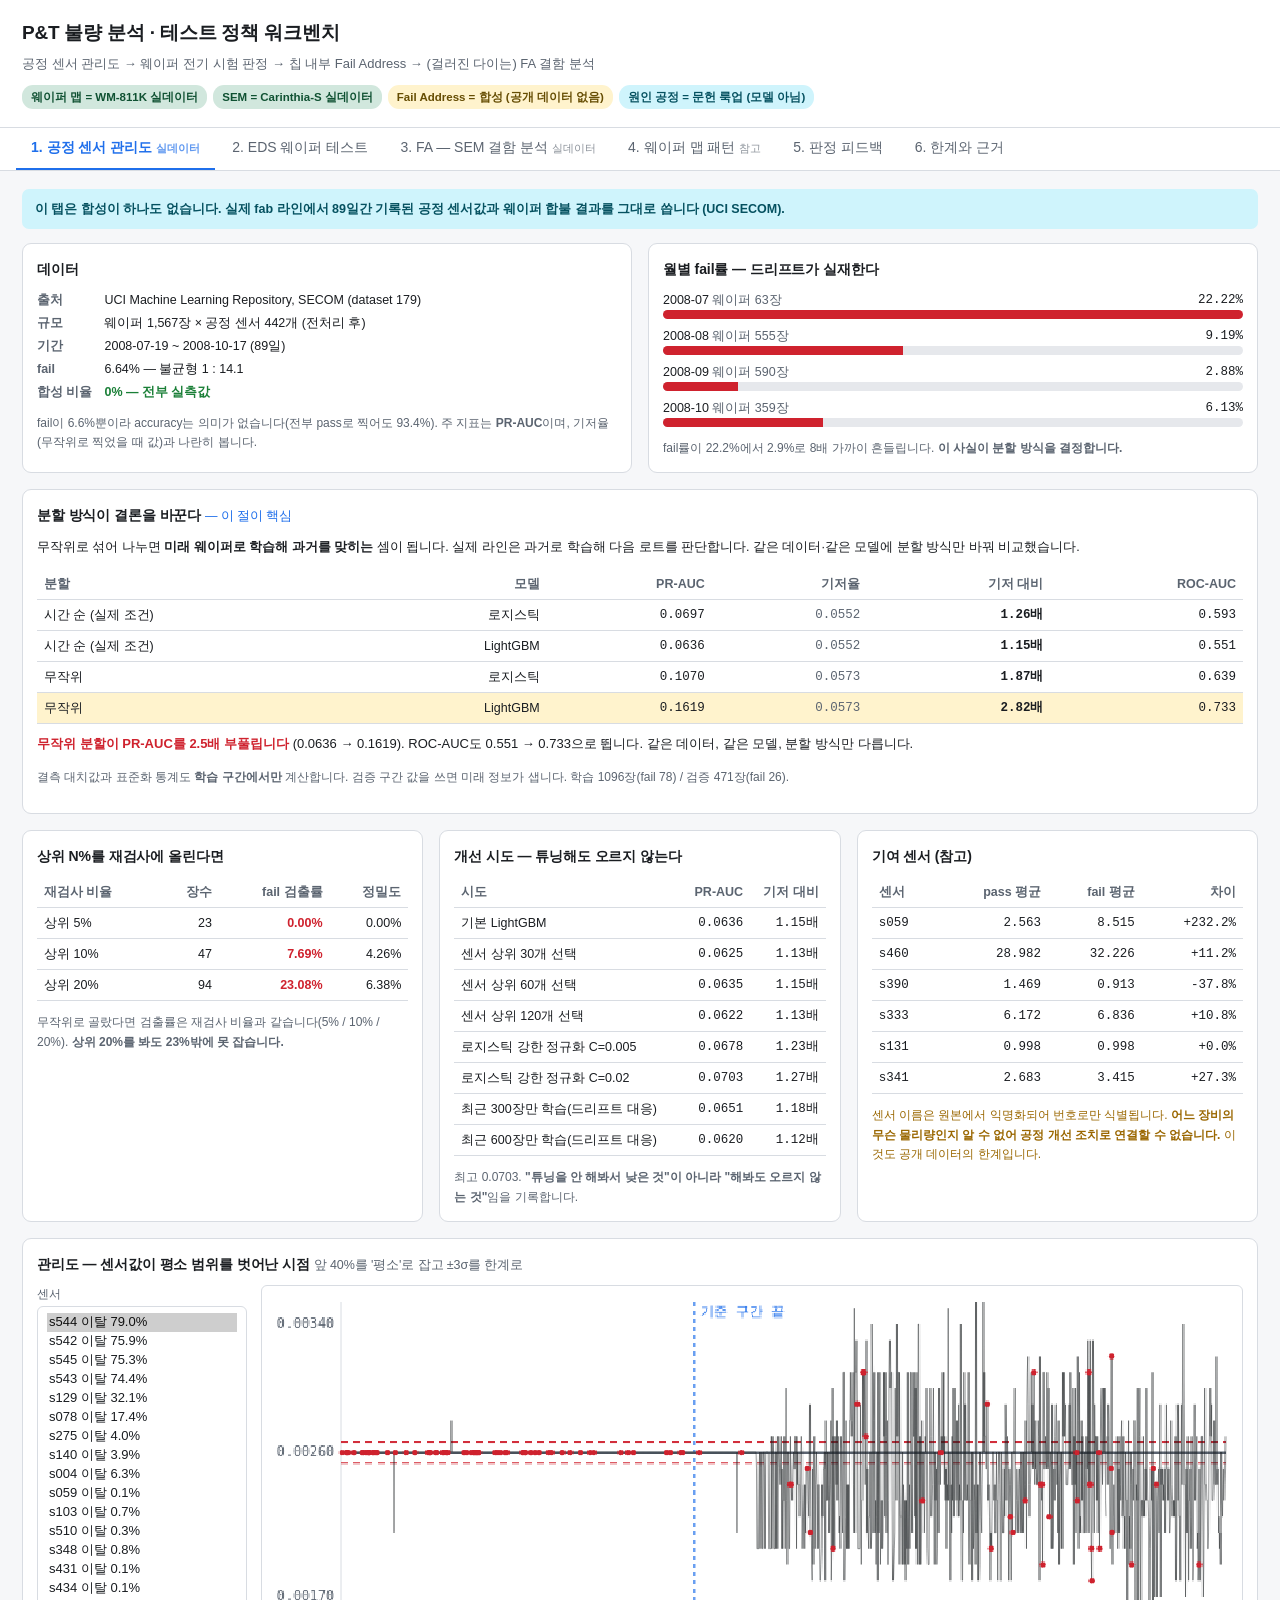
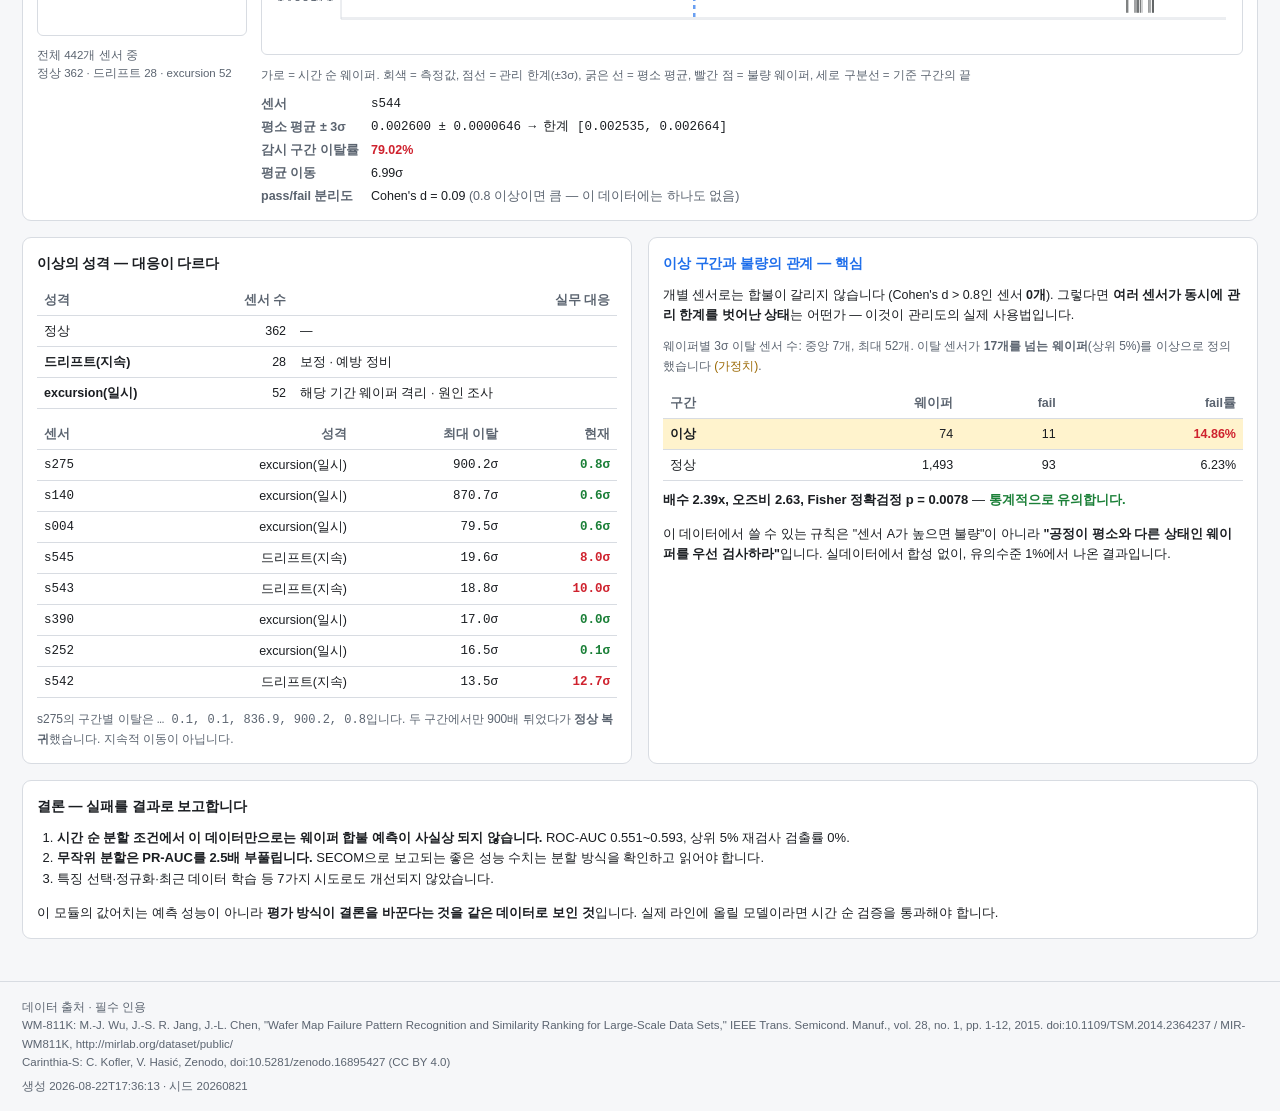
==== index.html @ ada2773c "GitHub Pages 배포: 루트 index.html 추가, 문서 링크를 Pages 주소로 교체" ====
<!DOCTYPE html>
<html lang="ko">
<head>
<meta charset="utf-8">
<meta name="viewport" content="width=device-width, initial-scale=1">
<title>P&T 불량 분석 워크벤치</title>
<style>
:root{
  --bg:#f6f7f9; --panel:#ffffff; --border:#d8dce2; --text:#1a1d21; --muted:#5b6470;
  --accent:#1f6feb; --ok:#1a7f37; --warn:#9a6700; --bad:#cf222e;
  --die-out:#e6e8ec; --die-pass:#3d6fb4; --die-fail:#d63b3b;
  --chip-real:#0f5132; --chip-real-bg:#d1e7dd;
  --chip-syn:#664d03; --chip-syn-bg:#fff3cd;
  --chip-look:#055160; --chip-look-bg:#cff4fc;
}
@media (prefers-color-scheme: dark){
  :root:not([data-theme="light"]){
    --bg:#0d1117; --panel:#161b22; --border:#30363d; --text:#e6edf3; --muted:#9198a1;
    --accent:#4493f8; --ok:#3fb950; --warn:#d29922; --bad:#f85149;
    --die-out:#21262d; --die-pass:#4c8ee0; --die-fail:#f0553f;
    --chip-real:#7ee2a8; --chip-real-bg:#0f2d1d;
    --chip-syn:#f0d585; --chip-syn-bg:#2e2510;
    --chip-look:#8ad9ea; --chip-look-bg:#0b2b33;
  }
}
:root[data-theme="dark"]{
  --bg:#0d1117; --panel:#161b22; --border:#30363d; --text:#e6edf3; --muted:#9198a1;
  --accent:#4493f8; --ok:#3fb950; --warn:#d29922; --bad:#f85149;
  --die-out:#21262d; --die-pass:#4c8ee0; --die-fail:#f0553f;
  --chip-real:#7ee2a8; --chip-real-bg:#0f2d1d;
  --chip-syn:#f0d585; --chip-syn-bg:#2e2510;
  --chip-look:#8ad9ea; --chip-look-bg:#0b2b33;
}
*{box-sizing:border-box}
body{margin:0;background:var(--bg);color:var(--text);
  font:14px/1.6 -apple-system,BlinkMacSystemFont,"Apple SD Gothic Neo","Malgun Gothic",sans-serif}
header{padding:18px 22px;border-bottom:1px solid var(--border);background:var(--panel)}
h1{margin:0 0 6px;font-size:19px;letter-spacing:-.2px}
.sub{color:var(--muted);font-size:13px}
.chips{margin-top:10px;display:flex;gap:6px;flex-wrap:wrap}
.chip{font-size:11.5px;padding:2.5px 9px;border-radius:11px;font-weight:600;white-space:nowrap}
.chip.real{color:var(--chip-real);background:var(--chip-real-bg)}
.chip.syn{color:var(--chip-syn);background:var(--chip-syn-bg)}
.chip.look{color:var(--chip-look);background:var(--chip-look-bg)}
nav{display:flex;gap:2px;padding:0 16px;background:var(--panel);border-bottom:1px solid var(--border);
  overflow-x:auto}
nav button{background:none;border:none;border-bottom:2px solid transparent;color:var(--muted);
  padding:11px 15px;font-size:14px;cursor:pointer;font-family:inherit;white-space:nowrap}
nav button.on{color:var(--accent);border-bottom-color:var(--accent);font-weight:600}
main{padding:18px 22px;max-width:1500px}
.tab{display:none}.tab.on{display:block}
.grid{display:grid;gap:16px}
.panel{background:var(--panel);border:1px solid var(--border);border-radius:9px;padding:14px}
.panel h3{margin:0 0 10px;font-size:14px;letter-spacing:-.1px}
.notice{background:var(--chip-look-bg);color:var(--chip-look);border-radius:7px;padding:9px 12px;
  font-size:12.5px;font-weight:600;margin-bottom:14px;border:1px solid transparent}
.warnbox{background:var(--chip-syn-bg);color:var(--chip-syn);border-radius:7px;padding:9px 12px;
  font-size:12.5px;margin-bottom:14px}
select,input[type=range],button.act{font-family:inherit;font-size:13px}
select{background:var(--panel);color:var(--text);border:1px solid var(--border);
  border-radius:6px;padding:6px 9px;width:100%}
button.act{background:var(--accent);color:#fff;border:none;border-radius:6px;padding:7px 13px;cursor:pointer}
table{border-collapse:collapse;width:100%;font-size:12.5px}
th,td{border-bottom:1px solid var(--border);padding:5px 7px;text-align:right}
th:first-child,td:first-child{text-align:left}
th{color:var(--muted);font-weight:600}
canvas{image-rendering:pixelated;border:1px solid var(--border);border-radius:6px;background:var(--panel);
  max-width:100%}
.kv{display:grid;grid-template-columns:auto 1fr;gap:3px 12px;font-size:12.5px}
.kv b{font-weight:600;color:var(--muted)}
.mono{font-family:ui-monospace,SFMono-Regular,Menlo,monospace}
.cand{border:1px solid var(--border);border-radius:7px;padding:10px 12px;margin-bottom:9px}
.cand .proc{font-weight:700;font-size:13.5px}
.cand .rat{font-size:12.5px;margin:5px 0}
.cand .ref{font-size:11px;color:var(--muted);word-break:break-word;margin-top:3px}
.cand .note{font-size:11.5px;color:var(--warn);margin-top:5px}
.bar{height:9px;background:var(--die-out);border-radius:5px;overflow:hidden}
.bar>i{display:block;height:100%;background:var(--accent)}
.ok{color:var(--ok);font-weight:700}.bad{color:var(--bad);font-weight:700}
.scroll{overflow-x:auto}
.flex{display:flex;gap:14px;flex-wrap:wrap;align-items:flex-start}
label.rng{display:block;font-size:12px;color:var(--muted);margin-bottom:2px}
footer{padding:16px 22px;color:var(--muted);font-size:11.5px;border-top:1px solid var(--border);margin-top:24px}
</style>
</head>
<body>
<header>
  <h1>P&amp;T 불량 분석 · 테스트 정책 워크벤치</h1>
  <div class="sub">공정 센서 관리도 → 웨이퍼 전기 시험 판정 → 칩 내부 Fail Address → (걸러진 다이는) FA 결함 분석</div>
  <div class="chips">
    <span class="chip real">웨이퍼 맵 = WM-811K 실데이터</span>
    <span class="chip real">SEM = Carinthia-S 실데이터</span>
    <span class="chip syn">Fail Address = 합성 (공개 데이터 없음)</span>
    <span class="chip look">원인 공정 = 문헌 룩업 (모델 아님)</span>
  </div>
</header>
<nav>
  <button class="on" data-tab="tS">1. 공정 센서 관리도 <span style="font-size:10.5px;opacity:.7">실데이터</span></button>
  <button data-tab="tE">2. EDS 웨이퍼 테스트</button>
  <button data-tab="t2">3. FA — SEM 결함 분석 <span style="font-size:10.5px;opacity:.7">실데이터</span></button>
  <button data-tab="t1">4. 웨이퍼 맵 패턴 <span style="font-size:10.5px;opacity:.7">참고</span></button>
  <button data-tab="t4">5. 판정 피드백</button>
  <button data-tab="t5">6. 한계와 근거</button>
</nav>
<main>

<!-- ================= 탭 1 ================= -->
<section id="t1" class="tab">
  <div class="warnbox">웨이퍼 맵의 다이 합불과 공간 분포는 <b>WM-811K 실데이터</b>입니다.
    패턴 라벨 분류는 CNN 예측이며, 히트맵은 Grad-CAM으로 계산한 <b>판단 근거 영역</b>입니다.
    균형 샘플링 표본이므로 여기 표시되는 불량률은 실제 라인 수율이 아닙니다.</div>
  <div class="grid" style="grid-template-columns:260px minmax(320px,1fr) minmax(280px,380px)">
    <div class="panel">
      <h3>웨이퍼 선택</h3>
      <select id="wsel" size="20" style="height:420px"></select>
      <div style="margin-top:8px;font-size:12px;color:var(--muted)" id="wcount"></div>
    </div>
    <div class="panel">
      <h3>웨이퍼 맵 <span id="wid" class="mono" style="color:var(--muted);font-weight:400"></span></h3>
      <div class="flex">
        <div>
          <canvas id="wmap" width="320" height="320"></canvas>
          <div style="font-size:11.5px;color:var(--muted);margin-top:5px">
            <span style="color:var(--die-pass)">■</span> 정상
            <span style="color:var(--die-fail)">■</span> 불량
            <span style="color:var(--die-out)">■</span> 웨이퍼 밖
          </div>
        </div>
        <div>
          <canvas id="wcam" width="320" height="320"></canvas>
          <div style="font-size:11.5px;color:var(--muted);margin-top:5px">판단 근거 영역 (붉을수록 크게 기여)</div>
        </div>
      </div>
    </div>
    <div class="panel">
      <h3>분류 결과와 특징</h3>
      <div id="winfo"></div>
      <details style="margin-top:14px">
        <summary style="cursor:pointer;font-size:12.5px;font-weight:600">근거 영역(Grad-CAM)이 무엇인가</summary>
        <p style="font-size:12px;color:var(--muted);margin:7px 0 0">
          모델이 "이 웨이퍼는 가장자리 링 패턴이다"라고 답했을 때, <b>어느 자리를 보고 그렇게
          판단했는지</b>를 열지도로 표시한 것입니다. 모델이 낸 점수를 마지막 합성곱 층의
          특징맵으로 미분해, 그 판단에 크게 기여한 위치일수록 붉게 칠합니다.
          라벨만 내놓지 않고 근거를 함께 보여주기 위해 넣었습니다.
          붉은 영역이 실제 불량 분포와 어긋나면, 그 예측은 의심해야 한다는 신호입니다.</p>
      </details>
  </div>
</section>

<!-- ================= 탭 EDS ================= -->
<section id="tE" class="tab">
  <div class="warnbox"><b>웨이퍼 테스트는 전기 시험입니다.</b> 프로브 카드를 다이에 대고
    전압을 인가해 출력이 규격에 맞는지 봅니다. 고온 조건도 여기서 겁니다.
    <b>이 단계에서 결함 이미지는 보지 않습니다</b>(그건 FA 단계입니다).<br>
    어느 좌표의 다이가 불량인지는 <b>WM-811K 실데이터</b>이고,
    그 다이가 <b>어느 시험에서 어떤 값으로 걸렸는지와 fail bit 주소는 합성</b>입니다.</div>
  <div class="grid" style="grid-template-columns:230px minmax(330px,1fr) minmax(330px,470px)">
    <div class="panel">
      <h3>웨이퍼 선택</h3>
      <select id="esel" size="18" style="height:390px"></select>
      <div style="margin-top:8px;font-size:12px;color:var(--muted)" id="ecount"></div>
    </div>
    <div class="panel">
      <h3>다이 등급 <span id="etitle" style="font-weight:400;color:var(--muted);font-size:12.5px"></span></h3>
      <canvas id="emap" width="360" height="360" style="cursor:crosshair"></canvas>
      <div style="font-size:12px;margin-top:6px">
        <span style="color:#4ca85c">■</span> Good — 전 시험 통과
        <span style="color:#f0bf33;margin-left:8px">■</span> Repairable — 여분 행·열로 복구
        <span style="color:#d93630;margin-left:8px">■</span> Fail — 복구 불가</div>
      <div style="font-size:11.5px;color:var(--muted);margin-top:4px">
        다이를 클릭하면 그 다이의 측정값과 판정 근거를 오른쪽에 표시합니다.</div>
      <div id="ebar" style="margin-top:12px"></div>
    </div>
    <div class="panel">
      <h3>측정값과 판정 근거</h3>
      <div id="einfo"><p style="font-size:12.5px;color:var(--muted)">
        왼쪽 웨이퍼 맵에서 다이를 클릭하십시오.</p></div>
    </div>
  </div>

  <div class="panel" id="echip" style="margin-top:16px;display:none">
    <h3>선택한 다이의 <span style="color:var(--accent)">칩 내부</span> Fail Address
      <span id="echiptitle" style="font-weight:400;color:var(--muted);font-size:12.5px"></span></h3>
    <p style="font-size:12px;color:var(--muted);margin-top:0">
      웨이퍼 맵의 점 하나가 칩 한 개입니다. 여기는 <b>그 칩 안쪽</b>을 연 것입니다.
      가로 = X(행 주소), 세로 = Y(열 주소). 한 세로줄에 몰리면 칼럼성, 한 가로줄이면 로우성,
      한 구역에 뭉치면 블락성입니다.</p>
    <div class="flex">
      <div>
        <canvas id="echipmap" width="300" height="300"></canvas>
        <div style="font-size:11.5px;color:var(--muted);margin-top:4px">주소 공간 전체를 정규화해 표시</div>
      </div>
      <div style="min-width:230px">
        <h3 style="margin-top:0">Fail Address 목록</h3>
        <div class="scroll" style="max-height:250px;overflow-y:auto">
          <table class="mono"><thead><tr><th>X</th><th>Y</th></tr></thead><tbody id="echiptbl"></tbody></table>
        </div>
      </div>
      <div style="flex:1;min-width:250px" id="echipnote"></div>
    </div>
  </div>

  <div class="grid" style="grid-template-columns:repeat(auto-fit,minmax(340px,1fr));margin-top:16px">
    <div class="panel"><h3>시험 항목</h3><div id="etests"></div></div>
    <div class="panel"><h3>Good / Repairable / Fail을 가르는 논리</h3>
      <p style="font-size:12.5px;margin-top:0">메모리 칩에는 <b>여분 행·열</b>이 미리 들어 있습니다.
        불량 셀이 나오면 그 행(또는 열)을 통째로 여분으로 갈아끼웁니다(퓨즈를 끊어 주소 재배정).</p>
      <div id="egrades"></div>
      <h3 style="margin-top:14px">리페어 분석 (must-repair 우선)</h3>
      <ol id="esteps" style="font-size:12.5px;padding-left:20px;margin:0"></ol>
      <div id="erefs" style="margin-top:10px"></div>
    </div>
    <div class="panel"><h3>불량 모드별 리페어 성공률</h3>
      <p style="font-size:12px;color:var(--muted);margin-top:0">
        같은 fail 개수라도 <b>모양</b>에 따라 리페어 성공 여부가 완전히 달라집니다.
        이것이 Fail Address 분석이 필요한 이유입니다.</p>
      <div id="emodes"></div></div>
  </div>

  <div class="panel" style="margin-top:16px">
    <h3>민감도 — 가정이 결론을 얼마나 흔드나</h3>
    <p style="font-size:12.5px;margin-top:0"><b>Good 비율은 모든 조건에서 고정입니다.</b>
      Good/불량 경계는 실데이터가 정하므로 가정과 무관합니다.
      흔들리는 것은 합성이 정하는 Repairable ↔ Fail 배분뿐입니다.</p>
    <div id="esens" class="grid" style="grid-template-columns:repeat(auto-fit,minmax(260px,1fr))"></div>
  </div>
</section>

<!-- ================= 탭 2 ================= -->
<section id="t2" class="tab">
  <div class="notice">제시된 항목은 <b>후보</b>이며 확정 판단이 아닙니다. 최종 판단은 엔지니어가 수행합니다.</div>
  <div class="warnbox"><b>이 탭은 FA(불량 분석) 단계입니다.</b> 웨이퍼 테스트에서 Fail로 걸러진 다이를
    나중에 뜯어 결함을 눈으로 확인하는 작업이며, 웨이퍼 테스트와 같은 단계가 아닙니다.
    또한 여기 이미지는 Module 1·2의 웨이퍼와 <b>다른 라인·제품·시점</b>의 것입니다.
    같은 웨이퍼를 추적하는 것이 아닙니다.<br><br>
    SEM 이미지와 마스크는 <b>Carinthia-S 실데이터</b>입니다.
    데이터셋이 <b>결함 클래스 이름을 공개하지 않아</b> 라벨은 숫자 1~6뿐입니다.
    숫자에 임의로 결함 용어를 붙이지 않고, <b>마스크에서 측정한 형태</b>를 근거로 원인 공정 후보를 조회합니다.
    Carinthia-S가 어느 공정 층인지도 공개되지 않았으므로, 후보는 "이 형태의 결함이 일반적으로 어느 공정에서
    비롯되는가"이지 "이 이미지의 원인이 무엇인가"가 아닙니다.</div>
  <div class="grid" style="grid-template-columns:250px minmax(420px,1fr) minmax(330px,480px)">
    <div class="panel">
      <h3>이미지 선택</h3>
      <select id="ssel" size="17" style="height:360px"></select>
      <div style="margin-top:8px;font-size:12px;color:var(--muted)" id="scount"></div>
    </div>
    <div class="panel">
      <h3>결함 위치 <span id="stitle" style="font-weight:400;color:var(--muted);font-size:12.5px"></span></h3>
      <div style="display:flex;gap:14px;align-items:center;flex-wrap:wrap;margin-bottom:9px">
        <div>
          <label class="rng" style="margin-bottom:3px">표시</label>
          <select id="sovl" style="width:190px">
            <option value="pred" selected>모델이 지목한 위치 (빨강)</option>
            <option value="gt">전문가 정답 (초록)</option>
            <option value="both">둘 다 겹쳐 보기</option>
            <option value="none">원본만</option>
          </select>
        </div>
        <label style="font-size:12.5px;cursor:pointer;margin-top:16px">
          <input type="checkbox" id="sstretch" checked> 대비 강조(표시용)</label>
        <label style="font-size:12.5px;cursor:pointer;margin-top:16px">
          <input type="checkbox" id="soutline"> 윤곽선만</label>
      </div>
      <canvas id="sbig" width="420" height="420" style="width:100%;max-width:420px"></canvas>
      <p style="font-size:11.5px;color:var(--muted);margin:6px 0 0">
        원본 SEM은 밝기 표준편차 중앙값이 10.8(0~255)로 매우 낮아 그대로는 결함이 잘 보이지 않습니다.
        대비 강조는 2~98 백분위로 선형 스트레칭한 <b>표시용 처리</b>이며, 모델 입력과 형태 측정값은
        원본 그대로를 씁니다.</p>
      <div id="sinfo" style="margin-top:12px"></div>
    </div>
    <div class="panel">
      <h3>원인 공정 후보 <span style="font-weight:400;color:var(--muted);font-size:12px">(문헌 룩업 · 학습 대상 아님)</span></h3>
      <div id="scand"></div>
    </div>
  </div>
</section>

<!-- ================= 탭 SECOM ================= -->
<section id="tS" class="tab on">
  <div class="notice">이 탭은 <b>합성이 하나도 없습니다.</b> 실제 fab 라인에서 89일간 기록된
    공정 센서값과 웨이퍼 합불 결과를 그대로 씁니다 (UCI SECOM).</div>
  <div class="grid" style="grid-template-columns:repeat(auto-fit,minmax(330px,1fr))">
    <div class="panel"><h3>데이터</h3><div id="sc_meta"></div></div>
    <div class="panel"><h3>월별 fail률 — 드리프트가 실재한다</h3>
      <div id="sc_month"></div>
      <p style="font-size:12px;color:var(--muted);margin-bottom:0">
        fail률이 22.2%에서 2.9%로 8배 가까이 흔들립니다. <b>이 사실이 분할 방식을 결정합니다.</b></p></div>
  </div>

  <div class="panel" style="margin-top:16px">
    <h3>분할 방식이 결론을 바꾼다 <span style="font-weight:400;color:var(--accent);font-size:12.5px">— 이 절이 핵심</span></h3>
    <p style="font-size:12.5px;margin-top:0">무작위로 섞어 나누면 <b>미래 웨이퍼로 학습해 과거를
      맞히는</b> 셈이 됩니다. 실제 라인은 과거로 학습해 다음 로트를 판단합니다.
      같은 데이터·같은 모델에 분할 방식만 바꿔 비교했습니다.</p>
    <div class="scroll"><div id="sc_split"></div></div>
  </div>

  <div class="grid" style="grid-template-columns:repeat(auto-fit,minmax(320px,1fr));margin-top:16px">
    <div class="panel"><h3>상위 N%를 재검사에 올린다면</h3><div id="sc_topk"></div></div>
    <div class="panel"><h3>개선 시도 — 튜닝해도 오르지 않는다</h3><div id="sc_trials"></div></div>
    <div class="panel"><h3>기여 센서 (참고)</h3><div id="sc_sensors"></div></div>
  </div>

  <div class="panel" style="margin-top:16px">
    <h3>관리도 — 센서값이 평소 범위를 벗어난 시점
      <span style="font-weight:400;color:var(--muted);font-size:12.5px">앞 40%를 '평소'로 잡고 ±3σ를 한계로</span></h3>
    <div class="flex" style="align-items:flex-start">
      <div style="min-width:210px">
        <label class="rng">센서</label>
        <select id="dr_sel" size="15" style="height:330px"></select>
        <div style="font-size:11.5px;color:var(--muted);margin-top:6px" id="dr_kinds"></div>
      </div>
      <div style="flex:1;min-width:340px">
        <canvas id="dr_chart" width="720" height="270" style="width:100%"></canvas>
        <div style="font-size:11.5px;color:var(--muted);margin-top:5px">
          가로 = 시간 순 웨이퍼. 회색 = 측정값, 점선 = 관리 한계(±3σ), 굵은 선 = 평소 평균,
          빨간 점 = 불량 웨이퍼, 세로 구분선 = 기준 구간의 끝</div>
        <div id="dr_info" style="margin-top:10px"></div>
      </div>
    </div>
  </div>

  <div class="grid" style="grid-template-columns:repeat(auto-fit,minmax(330px,1fr));margin-top:16px">
    <div class="panel"><h3>이상의 성격 — 대응이 다르다</h3><div id="dr_kind"></div></div>
    <div class="panel"><h3 style="color:var(--accent)">이상 구간과 불량의 관계 — 핵심</h3>
      <div id="dr_exc"></div></div>
  </div>

  <div class="panel" style="margin-top:16px">
    <h3>결론 — 실패를 결과로 보고합니다</h3>
    <div id="sc_concl"></div>
  </div>
</section>

<!-- ================= 탭 4 ================= -->
<section id="t4" class="tab">
  <div class="notice">AI는 후보와 근거만 제시합니다. <b>원인 공정을 판정하지 않습니다.</b>
    판정은 엔지니어가 하고, 그 판정이 쌓이면 학습 데이터가 됩니다.</div>
  <div class="grid" style="grid-template-columns:minmax(340px,1fr) minmax(320px,480px)">
    <div class="panel">
      <h3>피드백 루프</h3>
      <pre class="mono" style="font-size:12px;line-height:1.75;overflow-x:auto">SEM 이미지
  └→ 마스크에서 형태 측정            (관측 사실)
      └→ cause_map.yaml 룩업
          └→ 후보 + 근거 + 논문 출처 제시   ← AI가 하는 일은 여기까지
              └→ 엔지니어가 판정              ← 사람이 결정
                  └→ verdicts.jsonl 누적 (append-only)
                      └→ 준비도 판단
                          └→ 충분하면 학습 데이터로 내보내기</pre>
      <h3 style="margin-top:16px">설계 원칙</h3>
      <ol style="font-size:12.5px;padding-left:20px;margin:0">
        <li><b>AI는 판정하지 않는다.</b> 후보·근거·출처를 나열할 뿐 선택하지 않는다.</li>
        <li><b>append-only.</b> 기존 기록을 수정하지 않는다. 판단이 바뀐 이력도 데이터다.</li>
        <li><b>표본이 부족하면 학습을 거부한다.</b> 적은 표본으로 그럴듯한 모델을 만드는 것이
            이 프로젝트에서 가장 위험한 실패다.</li>
        <li>후보 목록 밖 판정을 막지 않는다. 그것이 쌓이면 룩업 표를 개정할 근거가 된다.</li>
      </ol>
    </div>
    <div class="panel">
      <h3>학습 준비 기준 <span style="font-weight:400;color:var(--warn);font-size:11.5px">가정치</span></h3>
      <table>
        <tr><th>조건</th><th>기준</th></tr>
        <tr><td>엔지니어 판정 총 건수</td><td>≥ 100</td></tr>
        <tr><td>30건 이상 모인 공정 종류</td><td>≥ 2</td></tr>
        <tr><td>공정당 최소 건수</td><td>≥ 30</td></tr>
      </table>
      <p style="font-size:12px;color:var(--muted)">공개된 기준이 없습니다. 클래스당 수십 건 미만이면
        검증셋 분리조차 성립하지 않습니다(Module B의 class 5가 4장이라 F1이 무의미했던 것과 같은 문제).
        <b>이 값을 넘겨도 성능이 보장되지는 않습니다.</b> 하한일 뿐입니다.</p>
      <h3 style="margin-top:14px">판정 입력 (CLI)</h3>
      <pre class="mono" style="font-size:11.5px;overflow-x:auto;background:var(--bg);padding:9px;border-radius:6px">
# 후보 확인 (판정하지 않음)
python src/model/feedback.py show --image &lt;filename&gt;

# 엔지니어 판정 기록
python src/model/feedback.py add --image &lt;filename&gt; \
    --process CMP --engineer &lt;이름&gt; \
    --confidence high --rationale "연마 방향과 일치"

# 누적 현황·학습 준비도
python src/model/feedback.py stats</pre>
      <p style="font-size:12px;color:var(--muted)">대시보드는 브라우저 저장소를 쓰지 않으므로
        판정 입력은 CLI로 받습니다. 이 화면은 조회 전용입니다.</p>
    </div>
  </div>
</section>

<!-- ================= 탭 5 ================= -->
<section id="t5" class="tab">
  <div class="panel">
    <h3>이 프로젝트가 주장하는 것과 주장하지 않는 것</h3>
    <ul style="font-size:13px">
      <li>웨이퍼 맵의 다이 합불과 공간 분포는 <b>WM-811K 실데이터</b>입니다.</li>
      <li>SEM 결함 이미지와 세그멘테이션 마스크는 <b>Carinthia-S 실데이터</b>입니다.</li>
      <li>Fail Address는 <b>공개 데이터가 없어 합성</b>했습니다. 절대값이 실제 제품과 같다고 주장하지 않습니다.</li>
      <li>원인 공정 추정은 <b>모델이 아니라 문헌 기반 룩업</b>이며 확정 판단은 사람이 수행합니다.</li>
      <li>따라서 주장하는 것은 <b>모델 성능이 아니라 분석 흐름의 설계와 의사결정 근거의 가시화</b>입니다.</li>
    </ul>
  </div>
  <div class="grid" style="grid-template-columns:repeat(auto-fit,minmax(330px,1fr));margin-top:16px">
    <div class="panel"><h3>데이터 계층 — 혼동 금지</h3>
      <table><tr><th>계층</th><th>단위</th><th>데이터</th></tr>
      <tr><td>웨이퍼 맵</td><td>다이 1개 = 점 1개</td><td>실데이터</td></tr>
      <tr><td>Fail Address</td><td>다이 <b>내부</b> 셀 주소</td><td>합성</td></tr>
      <tr><td>SEM</td><td>결함 1개 확대</td><td>실데이터</td></tr></table>
      <p style="font-size:12px;color:var(--muted)">두 데이터셋은 서로 다른 라인·제품·시점의 것입니다.
      Module A와 B를 <b>같은 웨이퍼의 데이터인 것처럼 연결하지 않습니다.</b>
      대시보드가 잇는 것은 업무 흐름의 재현이지 동일 웨이퍼 추적이 아닙니다.</p></div>
    <div class="panel"><h3>주요 한계</h3><div id="limits"></div></div>
    <div class="panel">
      <h3>모델 성능</h3>
      <p style="font-size:12px;color:var(--muted);margin-top:0">
        이 프로젝트가 주장하는 것은 모델 성능이 아닙니다. 분석 흐름의 설계와 판단 근거의
        가시화입니다. 아래 수치는 흐름이 성립하는지 확인하는 하한선으로만 봅니다.</p>
      <details><summary style="cursor:pointer;font-size:12.5px;font-weight:600">수치 펼치기</summary>
        <div id="perf" style="margin-top:10px"></div></details>
    </div>
  </div>
</section>

</main>
<footer>
  <div>데이터 출처 · 필수 인용</div>
  <div>WM-811K: M.-J. Wu, J.-S. R. Jang, J.-L. Chen, "Wafer Map Failure Pattern Recognition and Similarity Ranking for Large-Scale Data Sets," IEEE Trans. Semicond. Manuf., vol. 28, no. 1, pp. 1-12, 2015. doi:10.1109/TSM.2014.2364237 / MIR-WM811K, http://mirlab.org/dataset/public/</div>
  <div>Carinthia-S: C. Kofler, V. Hasić, Zenodo, doi:10.5281/zenodo.16895427 (CC BY 4.0)</div>
  <div id="gen" style="margin-top:6px"></div>
</footer>
<script id="payload" type="application/json">{"meta":{"generated":"2026-08-22T17:36:13","seed":20260821,"data_origin":{"wafer_map":"WM-811K 실데이터","sem":"Carinthia-S 실데이터","eds_measurement":"합성 (측정값·fail address). 불량 위치는 실데이터","secom":"UCI SECOM 실데이터 (합성 없음)","fail_address":"합성 (공개 데이터 없음)","cause_process":"문헌 기반 룩업 (모델 아님)"}},"wafers":[{"wafer_id":"w730914","lot_id":"lot44271","wafer_index":15,"true_label":"none","pred_label":"none","correct":true,"prob":{"none":0.7134,"Center":0.0036,"Donut":0.0,"Edge-Loc":0.2536,"Edge-Ring":0.0122,"Loc":0.0158,"Random":0.0,"Scratch":0.0013,"Near-full":0.0},"h":33,"w":29,"grid":[0,0,0,0,0,0,0,0,0,0,0,0,2,1,2,2,2,0,0,0,0,0,0,0,0,0,0,0,0,0,0,0,0,0,0,0,0,0,1,1,1,1,1,1,2,1,1,1,2,0,0,0,0,0,0,0,0,0,0,0,0,0,0,0,0,1,2,1,1,1,1,1,2,1,1,1,1,1,2,0,0,0,0,0,0,0,0,0,0,0,0,0,0,1,1,1,1,1,1,1,1,1,2,1,1,1,1,1,1,1,0,0,0,0,0,0,0,0,0,0,0,1,1,1,1,1,1,1,1,2,1,2,1,2,1,1,2,1,2,1,0,0,0,0,0,0,0,0,0,1,1,1,1,1,1,1,1,1,1,1,1,1,2,1,1,1,1,1,1,1,0,0,0,0,0,0,0,2,1,1,1,1,1,1,1,1,1,1,1,1,1,1,1,1,1,1,1,1,1,0,0,0,0,0,0,2,1,1,1,2,1,2,1,1,1,1,1,1,1,1,2,1,2,1,1,1,1,1,1,0,0,0,0,0,2,1,1,1,1,2,2,1,1,1,1,1,1,1,1,1,1,1,1,1,1,1,1,1,2,0,0,0,2,1,1,1,2,2,1,1,1,1,1,1,1,1,1,1,1,1,1,2,1,1,2,1,1,1,0,0,0,2,1,2,1,1,1,1,2,1,1,1,1,1,1,1,1,1,1,1,1,1,1,1,1,1,1,2,0,0,1,1,2,1,2,1,1,2,1,1,1,1,1,1,1,1,1,1,1,1,1,1,2,1,2,2,2,0,1,1,1,1,1,1,1,1,1,1,1,1,1,1,1,2,1,1,1,1,1,1,1,2,1,1,1,1,0,1,1,1,1,1,1,2,1,2,1,1,1,1,1,1,1,1,1,1,1,2,1,1,1,1,1,1,1,0,1,1,1,1,1,1,1,1,1,1,1,1,1,1,1,1,1,1,1,1,1,1,2,1,1,1,1,1,2,1,2,1,1,1,1,1,1,1,1,1,1,1,1,1,1,1,1,1,1,1,1,1,1,1,1,1,1,2,2,1,1,1,1,1,1,1,1,1,1,1,2,1,2,1,1,1,1,1,1,1,1,1,1,1,1,1,1,1,1,1,1,1,1,1,1,1,1,1,1,1,2,1,1,1,1,1,1,1,1,1,1,1,2,1,1,2,2,1,2,1,1,1,1,1,1,1,1,1,1,1,1,1,1,1,1,1,1,1,1,1,1,1,1,1,2,1,1,1,2,1,1,1,1,1,1,1,1,2,1,1,1,1,1,1,1,1,1,1,1,1,1,1,2,0,2,1,1,1,1,1,1,1,1,1,1,1,1,1,1,1,1,1,1,1,1,1,1,1,1,1,2,1,0,2,1,1,1,2,1,1,1,1,1,1,1,1,1,1,2,1,1,1,1,1,1,1,1,1,1,1,1,0,0,1,1,1,1,1,1,1,2,1,1,1,1,1,1,1,1,1,1,1,1,1,1,1,1,1,1,2,0,0,1,1,1,1,1,1,1,1,1,1,1,1,2,1,1,1,1,2,1,1,1,1,1,2,1,1,0,0,0,0,1,2,1,1,2,1,1,1,1,1,1,1,1,1,1,1,1,2,1,2,1,1,1,1,1,0,0,0,0,2,1,1,1,1,1,1,1,1,1,2,1,1,1,1,1,1,1,1,1,1,1,1,1,0,0,0,0,0,0,2,2,1,1,1,1,1,1,1,1,1,1,2,1,1,1,1,1,1,2,2,1,1,0,0,0,0,0,0,0,2,2,1,1,1,1,1,1,2,1,2,1,2,1,2,1,1,1,1,1,1,0,0,0,0,0,0,0,0,2,1,1,1,1,1,1,1,1,1,1,1,1,1,1,1,1,1,1,1,0,0,0,0,0,0,0,0,0,0,2,1,2,1,1,1,1,1,1,1,1,1,1,2,1,2,1,2,0,0,0,0,0,0,0,0,0,0,0,0,0,2,2,2,1,2,2,1,1,1,1,1,2,1,1,2,0,0,0,0,0,0,0,0,0,0,0,0,0,0,0,2,1,1,2,1,1,1,1,1,2,1,2,0,0,0,0,0,0,0,0,0,0,0,0,0,0,0,0,0,0,0,0,2,1,2,2,2,1,2,0,0,0,0,0,0,0,0,0,0,0],"cam":[19,19,19,19,20,21,23,24,26,27,29,30,31,31,31,31,30,30,30,30,28,24,21,17,13,9,6,2,0,0,0,0,0,0,0,0,1,4,7,10,12,15,18,21,22,22,23,23,23,23,23,24,24,24,25,25,25,26,26,26,27,27,27,27,19,19,19,19,20,21,23,24,26,27,29,30,31,31,31,31,30,30,30,30,28,24,21,17,13,9,6,2,0,0,0,0,0,0,0,0,1,4,7,10,12,15,18,21,22,22,23,23,23,23,23,24,24,24,25,25,25,26,26,26,27,27,27,27,19,19,19,19,20,21,23,24,26,27,29,30,31,31,31,31,30,30,30,30,28,24,21,17,13,9,6,2,0,0,0,0,0,0,0,0,1,4,7,10,12,15,18,21,22,22,23,23,23,23,23,24,24,24,25,25,25,26,26,26,27,27,27,27,19,19,19,19,20,21,23,24,26,27,29,30,31,31,31,31,30,30,30,30,28,24,21,17,13,9,6,2,0,0,0,0,0,0,0,0,1,4,7,10,12,15,18,21,22,22,23,23,23,23,23,24,24,24,25,25,25,26,26,26,27,27,27,27,18,18,18,18,18,20,21,23,24,25,27,28,29,29,29,29,29,29,29,29,27,23,20,16,13,9,5,2,0,0,0,0,0,0,0,0,2,5,8,11,14,17,20,23,24,24,24,24,25,25,25,25,25,25,25,26,26,26,26,26,26,26,26,26,15,15,15,15,16,17,18,20,21,22,23,24,25,25,25,25,25,25,25,25,24,21,18,14,11,8,5,2,0,0,0,0,0,0,0,0,2,5,9,13,16,20,23,27,28,28,28,28,28,27,27,27,27,27,27,27,26,26,26,26,26,26,26,26,13,13,13,13,14,15,16,17,18,19,20,21,21,21,22,22,22,22,22,22,21,18,15,13,10,7,4,1,0,0,0,0,0,0,0,0,2,6,10,14,19,23,27,31,33,32,32,31,31,30,30,29,29,28,28,28,27,27,26,26,26,26,26,26,11,11,11,11,11,12,13,14,14,15,16,17,18,18,18,18,19,19,19,19,18,16,13,11,9,6,4,1,0,0,0,0,0,0,0,0,2,7,12,16,21,26,30,35,37,36,35,35,34,33,32,32,31,30,29,29,28,27,27,26,25,25,25,25,8,8,8,8,9,9,10,11,11,12,13,13,14,14,14,15,15,16,16,16,15,13,11,9,7,5,3,1,0,0,0,0,0,0,0,0,3,8,13,18,23,29,34,39,41,40,39,38,37,36,35,34,33,32,31,30,29,28,27,26,25,25,25,25,6,6,6,6,6,7,7,8,8,8,9,9,10,10,11,11,12,12,13,13,13,11,9,8,6,4,3,1,0,0,0,0,0,0,0,0,3,9,14,20,26,32,37,43,45,44,43,41,40,39,37,36,35,33,32,31,29,28,27,26,25,25,25,25,4,4,4,4,4,4,4,5,5,5,5,6,6,7,7,8,8,9,10,10,10,8,7,6,5,3,2,1,0,0,0,0,0,0,0,0,3,9,16,22,28,35,41,47,50,48,46,45,43,42,40,38,37,35,34,32,30,29,27,25,25,25,25,25,1,1,1,1,1,1,1,2,2,2,2,2,2,3,4,4,5,6,6,7,7,6,5,4,3,2,1,0,0,0,0,0,0,0,0,0,3,10,17,24,31,38,44,51,54,52,50,48,46,44,43,41,39,37,35,33,31,29,27,25,24,24,24,24,0,0,0,0,0,0,0,0,0,0,0,0,0,1,2,3,4,4,5,6,6,5,5,4,3,3,2,1,1,1,1,1,1,2,2,2,5,12,19,26,33,40,47,54,57,55,54,52,50,49,47,45,43,41,39,37,34,32,30,28,27,27,27,27,0,0,0,0,0,0,0,0,0,0,0,0,0,1,2,3,4,5,6,7,7,6,6,5,5,4,3,3,3,3,4,4,4,5,5,6,9,16,23,29,36,43,50,56,59,58,57,56,55,54,53,52,51,48,46,43,41,38,35,33,32,32,32,32,0,0,0,0,0,0,0,0,0,0,0,0,0,1,2,3,4,5,6,7,8,7,7,6,6,5,5,4,5,5,6,7,7,8,9,9,13,19,26,32,39,45,52,58,61,61,61,61,60,60,60,59,58,55,52,49,47,44,41,38,37,37,37,37,0,0,0,0,0,0,0,0,0,0,0,0,1,2,3,4,5,6,7,8,8,8,8,7,7,7,6,6,6,7,8,9,10,11,12,13,17,23,29,35,42,48,54,60,64,64,64,65,65,66,66,66,65,62,59,56,53,50,47,43,42,42,42,42,0,0,0,0,0,0,0,0,0,0,0,0,1,2,3,4,5,6,8,9,9,9,9,9,8,8,8,8,8,10,11,12,13,14,16,17,21,26,32,38,44,50,56,62,66,67,68,69,70,71,72,73,72,69,65,62,59,55,52,49,47,47,47,47,0,0,0,0,0,0,0,0,0,0,0,0,1,2,3,4,6,7,8,10,10,10,10,10,10,10,10,9,10,12,13,15,16,18,19,21,24,30,36,41,47,53,59,64,68,70,72,73,75,77,79,80,79,76,72,68,65,61,58,54,52,52,52,52,0,0,0,0,0,0,0,0,0,0,0,0,1,2,3,5,6,8,9,10,11,11,11,11,11,11,11,11,12,14,16,17,19,21,23,24,28,34,39,44,50,55,61,66,70,73,75,78,80,82,85,87,87,83,79,75,71,67,63,59,57,57,57,57,0,0,0,0,0,0,0,0,0,0,0,0,1,2,4,5,7,8,10,11,12,12,12,12,12,12,13,13,14,16,18,20,22,24,26,28,32,37,42,47,53,58,63,68,72,76,79,82,85,88,91,94,94,90,85,81,77,73,69,64,62,62,62,62,0,0,0,0,0,0,0,0,0,0,0,0,1,2,4,6,7,9,11,12,13,14,14,15,15,15,16,16,18,20,22,24,26,28,30,32,36,40,45,50,54,59,64,68,72,76,79,83,86,90,93,97,97,92,88,83,79,75,70,66,64,64,64,64,0,0,0,0,0,0,0,0,0,0,0,0,1,3,5,6,8,10,12,14,15,16,17,18,19,20,21,22,23,25,27,29,31,33,35,37,40,44,47,51,55,59,63,66,70,74,77,81,84,88,92,95,95,90,86,81,77,73,68,64,61,61,61,61,0,0,0,0,0,0,0,0,0,0,0,0,1,3,5,7,9,11,13,15,17,18,20,21,23,24,26,27,29,31,33,34,36,38,40,41,44,47,50,53,56,59,62,64,68,71,75,79,82,86,90,93,93,88,84,79,75,70,66,61,59,59,59,59,0,0,0,0,0,0,0,0,0,0,0,0,1,3,6,8,10,12,14,17,19,21,23,25,27,29,31,33,35,36,38,39,41,43,44,46,48,50,52,54,56,58,60,63,66,69,73,77,80,84,88,91,91,87,82,77,73,68,64,59,57,57,57,57,0,0,0,0,0,0,0,0,0,0,0,0,1,4,6,8,11,13,16,18,20,23,26,28,31,33,36,38,40,42,43,45,46,48,49,50,52,53,54,56,57,58,59,61,63,67,71,75,78,82,86,90,89,85,80,75,71,66,62,57,55,55,55,55,0,0,0,0,0,0,0,0,0,0,0,0,1,4,6,9,12,14,17,19,22,25,28,32,35,38,41,44,46,47,49,50,51,52,54,55,56,56,57,57,57,58,58,59,61,65,69,72,76,80,84,88,87,83,78,73,69,64,60,55,53,53,53,53,0,0,0,0,0,0,0,0,0,0,0,0,1,4,7,10,12,15,18,21,24,28,31,35,39,42,46,49,52,53,54,55,56,57,58,59,60,59,59,58,58,58,57,57,59,63,66,70,74,78,82,86,86,81,76,71,67,62,57,53,50,50,50,50,0,0,0,0,0,0,0,0,0,0,0,0,1,4,7,10,13,16,19,22,26,30,34,38,43,47,51,55,58,58,59,60,61,62,63,64,64,62,61,60,59,57,56,55,56,60,64,68,72,76,80,84,84,79,74,69,65,60,55,50,48,48,48,48,3,3,3,3,3,3,3,3,3,3,3,3,4,7,10,13,16,18,21,24,28,33,37,42,46,51,56,60,63,64,64,65,66,66,67,68,67,65,63,62,60,58,56,54,55,59,63,67,71,75,79,83,82,78,73,69,64,59,55,50,48,48,48,48,9,9,9,9,9,9,9,9,9,8,8,8,9,12,14,17,19,22,24,27,30,35,40,45,50,55,60,65,68,68,69,69,70,70,71,71,70,68,66,63,61,58,56,54,54,58,62,66,70,74,78,82,81,77,73,69,65,60,56,52,50,50,50,50,16,16,16,16,16,15,15,15,14,14,14,14,14,17,19,21,23,25,27,29,33,38,44,49,54,60,65,70,73,73,74,74,74,74,75,75,74,71,68,65,62,59,56,53,54,57,61,65,69,73,77,80,80,77,73,69,65,62,58,54,52,52,52,52,22,22,22,22,22,21,21,21,20,20,19,19,20,21,23,25,27,28,30,32,35,41,47,52,58,64,70,75,78,78,78,78,78,78,78,78,77,73,70,67,63,60,56,53,53,57,61,64,68,72,76,79,79,76,73,69,66,63,59,56,54,54,54,54,28,28,28,28,28,27,27,26,26,25,25,24,25,26,28,29,30,31,33,34,38,44,50,56,62,68,74,80,83,83,83,83,82,82,82,82,80,76,72,68,64,60,56,53,52,56,60,63,67,71,74,78,78,75,73,70,67,64,61,58,56,56,56,56,35,35,35,35,34,34,33,32,32,31,31,30,30,31,32,33,34,35,36,37,40,47,53,60,66,72,79,85,88,88,87,87,87,86,86,85,83,79,74,70,65,61,57,52,52,55,59,63,66,70,73,77,77,75,72,70,67,65,62,60,58,58,58,58,41,41,41,41,40,40,39,38,38,37,36,35,35,36,36,37,37,38,39,39,43,50,56,63,70,77,83,90,93,93,92,91,91,90,90,89,86,81,76,72,67,62,57,52,51,55,58,62,65,69,72,76,77,74,72,70,68,66,64,61,60,60,60,60,47,47,47,47,47,46,45,44,43,42,42,41,40,41,41,41,41,41,41,42,45,52,59,67,74,81,88,95,98,97,97,96,95,94,93,93,89,84,79,73,68,62,57,52,51,54,58,61,64,68,71,75,76,74,72,70,69,67,65,63,62,62,62,62,50,50,50,50,49,48,47,46,45,44,43,42,41,41,42,42,42,42,42,42,46,53,60,68,75,82,90,97,100,99,98,97,97,96,95,94,91,86,80,75,70,65,59,54,53,56,59,63,66,69,72,75,76,75,73,72,70,68,67,65,64,64,64,64,49,49,49,49,49,47,46,44,43,41,40,39,38,38,39,39,40,40,41,41,45,52,59,66,74,81,88,95,98,98,97,96,96,95,94,94,91,86,82,77,73,68,64,59,58,61,64,67,69,72,75,78,78,77,75,74,72,71,69,67,67,67,67,67,49,49,49,49,48,46,44,43,41,39,37,35,35,35,36,37,38,38,39,40,44,51,58,65,72,79,86,93,97,96,96,95,95,94,94,93,91,87,83,80,76,72,68,64,63,66,68,71,73,75,78,80,81,79,78,76,74,73,71,70,69,69,69,69,49,49,49,49,47,45,43,41,39,36,34,32,31,32,33,35,36,37,38,39,43,50,57,64,71,78,85,92,95,95,94,94,94,93,93,93,91,88,85,82,79,76,72,69,69,71,73,75,77,79,81,83,83,81,80,78,77,75,73,72,71,71,71,71,48,48,48,48,47,44,42,39,36,34,31,29,28,29,31,32,34,35,36,38,42,49,56,63,69,76,83,90,93,93,93,93,93,93,93,92,91,89,86,84,82,79,77,74,74,76,77,79,80,82,84,85,85,84,82,80,79,77,76,74,73,73,73,73,48,48,48,48,46,43,40,37,34,31,28,25,25,26,28,30,31,33,35,37,41,48,54,61,68,75,82,88,92,92,92,92,92,92,92,92,91,90,88,86,85,83,81,80,79,80,82,83,84,85,86,88,87,86,84,83,81,79,78,76,75,75,75,75,47,47,47,47,45,42,39,35,32,29,25,22,21,23,25,27,29,31,33,35,40,47,53,60,67,73,80,87,90,90,91,91,91,91,91,92,91,90,89,88,87,86,86,85,85,85,86,87,88,89,89,90,90,88,86,85,83,82,80,78,77,77,77,77,47,47,47,47,45,41,37,34,30,26,22,19,18,20,23,25,27,30,32,34,39,45,52,59,65,72,78,85,89,89,89,90,90,90,91,91,91,91,91,91,90,90,90,90,90,90,91,91,91,92,92,93,92,90,89,87,85,84,82,80,80,80,80,80,44,44,44,44,42,38,35,31,27,23,20,16,15,18,20,22,25,27,29,32,36,42,48,55,61,67,73,79,83,84,85,86,87,88,89,90,90,90,91,91,91,92,92,92,92,92,92,92,92,92,93,93,92,90,88,86,84,82,80,78,77,77,77,77,39,39,39,39,38,34,31,27,24,21,17,14,13,15,17,19,21,23,25,27,31,37,42,48,53,59,64,70,73,75,77,79,81,83,85,87,88,88,89,89,90,91,91,92,92,92,91,91,91,91,90,90,89,86,84,82,79,77,74,72,71,71,71,71,35,35,35,35,33,30,27,24,21,18,15,12,11,13,15,16,18,20,22,23,27,31,36,41,46,50,55,60,64,67,69,72,75,78,81,84,85,86,87,88,89,90,90,91,91,91,90,90,89,89,88,88,86,83,80,77,74,72,69,66,64,64,64,64,30,30,30,30,29,26,23,21,18,15,12,10,9,11,12,13,15,16,18,19,22,26,30,34,38,42,46,50,54,58,62,66,69,73,77,81,83,84,85,86,88,89,90,91,91,90,89,89,88,87,86,85,83,80,76,73,70,66,63,59,58,58,58,58,26,26,26,26,24,22,20,17,15,12,10,8,7,8,9,10,11,13,14,15,17,20,24,27,31,34,37,41,45,49,54,59,64,68,73,78,81,82,84,85,86,88,89,91,91,90,88,87,86,85,84,83,80,76,73,69,65,61,57,53,51,51,51,51,21,21,21,21,20,18,16,14,12,10,8,6,5,6,7,7,8,9,10,11,12,15,18,20,23,26,28,31,35,41,46,52,58,63,69,75,78,80,82,84,85,87,89,90,90,89,88,86,85,83,82,80,77,73,69,64,60,55,51,47,45,45,45,45,16,16,16,16,15,14,12,10,9,7,5,4,3,4,4,4,5,5,6,6,8,10,11,13,15,17,19,21,26,32,39,45,52,59,65,72,76,78,80,82,84,86,88,90,90,88,87,85,83,81,80,78,75,70,65,60,55,50,45,40,38,38,38,38,12,12,12,12,11,10,8,7,6,4,3,2,1,1,1,1,2,2,2,2,3,4,5,7,8,9,10,12,16,24,31,39,46,54,61,69,74,76,78,81,83,85,87,90,90,88,86,84,82,80,78,76,72,66,61,56,50,45,39,34,31,31,31,31,11,11,11,11,10,9,7,6,5,3,2,1,0,0,0,0,0,0,0,0,0,1,2,3,4,5,6,7,12,19,27,35,43,50,58,66,71,73,76,78,80,83,85,87,87,85,83,81,79,76,74,72,68,63,57,52,47,41,36,31,28,28,28,28,13,13,13,13,12,11,9,7,6,4,2,1,0,0,0,0,0,0,0,0,1,2,3,4,5,6,7,8,12,19,26,34,41,48,55,62,67,69,72,74,76,79,81,83,83,81,79,76,74,72,70,67,64,59,54,49,44,40,35,30,27,27,27,27,15,15,15,15,15,13,11,9,7,5,3,1,0,0,0,0,0,0,0,0,1,2,3,4,5,6,7,9,12,19,26,32,39,46,52,59,64,66,68,70,72,75,77,79,79,77,74,72,70,67,65,63,60,55,51,47,42,38,33,29,27,27,27,27,18,18,18,18,17,15,12,10,8,6,3,1,0,0,0,0,0,0,0,0,1,2,3,4,6,7,8,9,13,19,25,31,37,44,50,56,60,62,64,66,68,70,73,75,75,72,70,68,65,63,61,58,55,51,48,44,40,36,32,28,26,26,26,26,20,20,20,20,19,17,14,11,9,6,4,1,0,0,0,0,0,0,0,0,1,2,3,5,6,7,9,10,13,19,25,30,36,41,47,52,56,58,60,62,64,66,69,71,70,68,66,63,61,59,56,54,51,48,44,41,38,34,31,28,26,26,26,26,23,23,23,23,21,19,16,13,10,7,4,1,0,0,0,0,0,0,0,0,1,2,4,5,6,8,9,11,14,19,24,29,34,39,44,49,53,55,57,59,61,62,64,66,66,64,61,59,57,54,52,49,47,44,41,38,35,33,30,27,25,25,25,25,25,25,25,25,24,21,17,14,11,8,5,2,0,0,0,0,0,0,0,0,1,2,4,5,7,8,10,11,14,19,23,28,32,37,41,46,49,51,53,55,57,58,60,62,62,59,57,55,52,50,47,45,42,40,38,35,33,31,28,26,25,25,25,25,28,28,28,28,26,23,19,16,12,9,5,2,0,0,0,0,0,0,0,0,1,2,4,6,7,9,10,12,15,19,23,27,31,35,39,43,45,47,49,51,53,54,56,58,58,55,53,50,48,45,43,40,38,36,34,33,31,29,27,25,25,25,25,25,29,29,29,29,27,24,20,16,13,9,5,2,0,0,0,0,0,0,0,0,1,2,4,6,7,9,11,12,15,19,22,26,30,33,37,41,44,45,47,49,51,52,54,56,56,53,51,48,46,43,40,38,36,34,33,31,30,28,27,25,24,24,24,24,29,29,29,29,27,24,20,16,13,9,5,2,0,0,0,0,0,0,0,0,1,2,4,6,7,9,11,12,15,19,22,26,30,33,37,41,44,45,47,49,51,52,54,56,56,53,51,48,46,43,40,38,36,34,33,31,30,28,27,25,24,24,24,24,29,29,29,29,27,24,20,16,13,9,5,2,0,0,0,0,0,0,0,0,1,2,4,6,7,9,11,12,15,19,22,26,30,33,37,41,44,45,47,49,51,52,54,56,56,53,51,48,46,43,40,38,36,34,33,31,30,28,27,25,24,24,24,24,29,29,29,29,27,24,20,16,13,9,5,2,0,0,0,0,0,0,0,0,1,2,4,6,7,9,11,12,15,19,22,26,30,33,37,41,44,45,47,49,51,52,54,56,56,53,51,48,46,43,40,38,36,34,33,31,30,28,27,25,24,24,24,24],"die_count":741,"fail_count":112,"fail_rate":0.1511,"feat_summary":{"nb8_fail_rate_mean":0.1385,"r_norm_fail_corr":0.2418,"edge_dist_mean":5.481,"prev_wafer_available":true}},{"wafer_id":"w780772","lot_id":"lot46296","wafer_index":24,"true_label":"none","pred_label":"none","correct":true,"prob":{"none":0.9132,"Center":0.0008,"Donut":0.0,"Edge-Loc":0.0083,"Edge-Ring":0.0,"Loc":0.0267,"Random":0.0,"Scratch":0.0509,"Near-full":0.0},"h":42,"w":44,"grid":[0,0,0,0,0,0,0,0,0,0,0,0,0,0,0,0,0,1,1,1,1,1,1,1,2,1,1,0,0,0,0,0,0,0,0,0,0,0,0,0,0,0,0,0,0,0,0,0,0,0,0,0,0,0,0,0,0,0,1,1,1,1,1,1,1,1,1,1,1,1,1,1,1,1,0,0,0,0,0,0,0,0,0,0,0,0,0,0,0,0,0,0,0,0,0,0,0,0,0,0,1,1,1,1,1,1,1,1,1,1,1,1,1,1,1,1,1,2,1,1,0,0,0,0,0,0,0,0,0,0,0,0,0,0,0,0,0,0,0,0,0,0,1,1,1,1,1,1,1,1,1,1,1,1,1,1,1,1,1,1,1,1,2,1,1,1,0,0,0,0,0,0,0,0,0,0,0,0,0,0,0,0,0,0,0,1,1,1,1,1,1,1,1,1,1,1,1,2,1,1,1,1,1,1,1,1,1,1,1,1,2,0,0,0,0,0,0,0,0,0,0,0,0,0,0,0,0,2,1,1,1,1,1,1,1,1,1,1,1,1,1,1,2,2,1,1,1,1,1,1,1,1,1,1,1,1,0,0,0,0,0,0,0,0,0,0,0,0,0,0,1,1,1,1,1,1,1,1,1,1,1,1,1,1,1,1,1,1,1,1,1,1,1,1,1,1,1,1,1,1,1,0,0,0,0,0,0,0,0,0,0,0,0,1,1,1,1,1,1,1,1,1,1,1,1,1,1,1,1,1,1,1,1,1,1,1,1,1,1,1,1,1,1,1,1,1,0,0,0,0,0,0,0,0,0,0,0,1,1,1,1,1,1,1,1,1,1,1,1,1,1,1,1,1,1,1,1,1,1,1,1,1,1,1,1,1,1,1,1,1,0,0,0,0,0,0,0,0,0,0,1,2,1,1,1,1,1,1,1,1,1,1,1,1,1,2,1,1,1,1,1,1,1,1,1,1,1,1,1,1,1,1,1,1,0,0,0,0,0,0,0,0,0,1,1,1,1,1,1,1,1,1,1,1,1,1,1,1,1,1,1,1,1,1,1,1,1,1,1,1,1,1,1,1,1,1,1,1,1,1,0,0,0,0,0,0,0,1,1,1,1,1,1,1,1,1,1,1,1,1,1,1,1,1,1,1,1,1,1,1,1,1,1,1,1,1,1,1,1,1,1,1,2,1,1,0,0,0,0,0,1,1,1,1,1,1,1,1,1,1,1,1,1,1,1,1,1,1,1,1,1,1,1,1,1,1,1,1,1,1,1,1,1,1,1,1,1,1,1,1,0,0,0,0,1,1,1,1,1,1,1,1,1,2,1,1,1,1,1,1,1,1,1,1,1,1,1,1,1,1,1,1,1,1,1,1,1,1,1,1,1,1,1,1,0,0,0,1,1,2,1,2,1,1,1,1,1,1,1,1,1,1,1,1,1,1,1,1,1,1,1,1,1,1,1,1,1,1,1,1,1,1,1,1,1,1,1,1,0,0,0,1,1,1,1,1,1,1,1,1,1,1,1,1,1,1,1,1,1,1,1,1,1,2,1,1,1,1,1,1,1,1,1,1,1,1,1,1,1,1,1,1,1,0,0,1,1,1,1,1,1,1,1,1,1,1,1,1,1,1,1,1,1,1,1,1,1,1,1,1,1,1,1,1,1,1,1,1,1,1,1,1,1,1,1,1,1,0,0,1,1,1,1,1,1,1,1,1,1,1,1,1,1,1,1,2,1,1,1,1,1,1,1,1,1,1,1,1,1,1,1,1,1,1,1,1,1,1,1,1,1,0,1,1,1,1,1,1,1,1,1,1,1,1,1,1,1,1,1,1,1,1,1,1,1,1,1,1,1,1,1,1,1,1,1,1,1,2,1,1,1,1,1,1,1,0,1,1,1,1,1,1,1,1,1,1,1,1,1,1,1,1,1,1,1,1,1,1,1,1,1,1,1,1,1,1,1,1,1,1,1,1,1,1,1,1,1,1,1,1,1,1,1,1,1,1,1,1,1,1,1,1,1,1,1,1,1,1,1,1,1,1,1,1,1,1,1,1,1,1,1,1,1,1,1,1,1,1,1,2,1,1,1,2,1,1,1,1,1,1,1,1,1,1,1,1,1,1,1,1,1,1,1,1,1,1,1,1,1,1,1,1,1,1,1,1,1,1,1,1,1,1,1,1,1,1,1,1,1,1,1,1,1,1,1,1,1,1,1,1,1,1,1,1,1,1,1,1,1,1,1,1,1,1,1,1,1,1,1,1,1,1,1,1,1,1,1,1,1,1,1,1,1,1,1,1,1,1,1,1,1,1,1,1,1,1,1,1,1,1,1,1,1,1,1,1,1,1,1,1,1,1,1,1,1,1,1,1,1,1,1,1,1,1,1,0,0,1,1,1,1,1,1,1,1,1,1,1,1,2,1,1,1,1,1,1,1,1,1,1,1,1,1,1,1,1,1,1,1,1,1,1,1,1,1,1,1,1,1,0,0,1,1,1,1,1,1,1,1,1,1,1,1,1,1,1,1,1,1,1,1,1,1,1,1,1,1,1,1,1,1,1,1,1,1,1,1,1,1,1,1,1,1,0,0,1,1,1,1,1,1,1,1,1,1,1,1,1,1,1,1,1,1,1,1,1,1,1,1,1,1,1,1,1,1,1,1,1,1,1,1,1,1,1,1,1,1,0,0,1,1,1,1,1,1,1,1,1,1,1,1,1,2,1,1,1,1,1,1,1,1,1,1,1,2,1,1,1,1,1,1,1,1,1,1,1,1,1,1,1,0,0,0,0,1,1,1,1,1,1,1,1,1,1,1,1,1,1,1,1,1,1,2,1,1,1,1,1,1,1,1,1,2,1,1,1,1,1,1,1,1,1,1,1,0,0,0,0,1,1,1,1,1,1,1,1,1,1,1,1,1,1,2,1,1,1,1,1,1,1,1,1,1,1,1,1,1,1,1,1,1,1,1,1,1,1,1,1,0,0,0,0,0,1,1,1,1,1,1,1,1,1,1,1,1,1,1,1,1,1,1,1,1,1,1,1,2,1,1,1,1,1,1,1,1,1,1,1,1,1,1,0,0,0,0,0,0,0,1,1,1,1,1,1,1,1,1,1,1,1,1,1,1,1,1,1,1,1,1,1,1,1,1,1,1,1,1,1,1,1,1,1,1,1,1,0,0,0,0,0,0,0,0,1,2,1,1,1,2,1,1,1,1,1,1,1,1,1,1,1,1,1,1,1,1,1,1,1,1,1,1,1,1,1,1,1,1,1,0,0,0,0,0,0,0,0,0,0,1,1,1,1,1,1,1,1,1,1,1,1,1,1,1,1,1,1,1,1,1,1,1,1,2,1,1,1,1,1,1,1,1,0,0,0,0,0,0,0,0,0,0,0,1,1,1,1,1,1,1,1,1,1,1,2,1,1,1,1,1,1,1,1,1,1,1,1,1,1,1,1,1,1,1,1,0,0,0,0,0,0,0,0,0,0,0,0,0,1,1,1,1,1,1,1,1,1,1,1,1,1,1,1,1,1,1,1,1,1,1,1,1,1,1,1,1,1,1,0,0,0,0,0,0,0,0,0,0,0,0,0,0,0,1,1,1,1,1,1,1,1,1,1,1,1,1,1,1,1,1,1,1,1,1,1,1,1,1,1,1,1,0,0,0,0,0,0,0,0,0,0,0,0,0,0,0,0,0,1,1,1,1,1,1,1,1,1,1,1,1,1,1,1,1,1,1,1,1,1,1,1,1,1,1,0,0,0,0,0,0,0,0,0,0,0,0,0,0,0,0,0,0,0,1,1,1,1,1,1,1,1,1,1,1,1,1,1,1,1,2,1,1,1,1,1,1,1,0,0,0,0,0,0,0,0,0,0,0,0,0,0,0,0,0,0,0,0,0,0,1,2,1,1,1,1,1,1,1,1,1,1,1,1,1,1,1,2,1,1,0,0,0,0,0,0,0,0,0,0,0,0,0,0,0,0,0,0,0,0,0,0,0,0,0,0,1,1,1,1,1,1,1,1,1,1,1,1,1,1,1,1,0,0,0,0,0,0,0,0,0,0,0,0,0,0,0,0,0,0,0,0,0,0,0,0,0,0,0,0,0,0,0,0,1,1,1,2,2,1,1,1,0,0,0,0,0,0,0,0,0,0,0,0,0,0,0,0,0,0],"cam":[45,45,45,45,45,44,43,42,41,40,39,38,37,37,36,36,35,35,34,34,34,33,32,32,31,31,30,30,29,28,27,26,25,24,23,23,25,31,37,43,49,55,61,67,68,65,62,59,56,52,49,46,44,42,41,39,37,36,34,32,32,32,32,32,45,45,45,45,45,44,43,42,41,40,39,38,37,37,36,36,35,35,34,34,34,33,32,32,31,31,30,30,29,28,27,26,25,24,23,23,25,31,37,43,49,55,61,67,68,65,62,59,56,52,49,46,44,42,41,39,37,36,34,32,32,32,32,32,45,45,45,45,45,44,43,42,41,40,39,38,37,37,36,36,35,35,34,34,34,33,32,32,31,31,30,30,29,28,27,26,25,24,23,23,25,31,37,43,49,55,61,67,68,65,62,59,56,52,49,46,44,42,41,39,37,36,34,32,32,32,32,32,45,45,45,45,45,44,43,42,41,40,39,38,37,37,36,36,35,35,34,34,34,33,32,32,31,31,30,30,29,28,27,26,25,24,23,23,25,31,37,43,49,55,61,67,68,65,62,59,56,52,49,46,44,42,41,39,37,36,34,32,32,32,32,32,45,45,45,45,44,43,42,41,40,39,38,36,36,35,35,34,34,34,33,33,32,32,32,32,31,31,31,31,30,29,28,27,26,25,24,24,26,31,37,43,48,54,59,65,66,63,60,57,54,51,48,45,43,42,40,39,37,35,34,32,32,32,32,32,44,44,44,44,43,42,41,39,38,37,35,34,33,33,32,32,31,31,31,30,30,31,31,31,32,32,32,33,32,31,30,29,28,27,26,25,27,32,37,42,47,52,57,62,63,60,57,55,52,49,47,44,42,40,39,38,36,35,34,32,32,32,32,32,43,43,43,43,42,41,39,38,36,34,33,31,30,30,29,29,29,28,28,28,28,29,30,31,32,33,34,35,35,34,33,32,31,29,28,27,29,33,37,42,46,50,54,59,60,57,55,52,50,47,45,42,40,39,38,37,36,35,33,32,32,32,32,32,42,42,42,42,41,40,38,36,34,32,30,29,27,27,27,26,26,26,25,25,26,27,29,30,32,34,35,37,37,36,35,34,33,32,30,29,31,34,38,41,45,48,52,55,56,54,52,49,47,45,43,41,39,38,37,36,35,34,33,32,32,32,32,32,42,42,42,42,41,38,36,34,32,30,28,26,25,24,24,24,23,23,23,22,23,26,28,30,32,34,37,39,39,38,37,36,35,34,32,31,32,35,38,41,44,47,49,52,53,51,49,47,45,43,41,39,38,37,36,35,34,34,33,32,32,32,32,32,41,41,41,41,40,37,35,33,30,28,26,23,22,22,21,21,21,20,20,20,21,24,27,30,32,35,38,41,42,40,39,38,37,36,34,33,34,36,38,40,42,45,47,49,49,48,46,44,42,41,39,37,36,36,35,34,34,33,33,32,32,32,32,32,40,40,40,40,39,36,34,31,28,26,23,21,19,19,19,18,18,18,18,17,19,22,26,29,33,36,39,43,44,43,41,40,39,38,36,35,35,37,38,40,41,43,44,46,46,44,43,42,40,39,37,36,35,34,34,33,33,33,32,32,32,32,32,32,39,39,39,39,38,35,32,29,26,24,21,18,17,16,16,16,15,15,15,15,17,21,25,29,33,37,41,45,46,45,44,42,41,40,38,37,37,38,39,39,40,41,42,43,43,41,40,39,38,37,35,34,33,33,33,33,32,32,32,32,32,32,32,32,37,37,37,37,36,33,31,28,25,23,20,17,16,16,16,16,16,16,15,15,18,22,26,30,35,39,43,47,49,48,46,45,43,42,41,39,39,39,40,40,41,41,42,42,42,41,40,39,38,37,36,35,35,35,34,34,34,34,34,33,33,33,33,33,35,35,35,35,33,31,29,27,25,23,20,18,17,18,18,18,18,19,19,19,22,26,30,34,38,42,46,51,52,51,49,48,46,45,44,42,42,42,42,43,43,43,44,44,44,43,43,42,41,41,40,39,39,39,38,38,38,37,37,37,37,37,37,37,32,32,32,32,31,29,28,26,24,22,21,19,19,19,20,21,21,22,23,23,26,30,34,38,42,46,50,54,55,53,52,51,49,48,46,45,44,45,45,45,45,45,46,46,46,45,45,45,45,44,44,44,43,43,42,42,42,41,41,40,40,40,40,40,29,29,29,29,28,27,26,25,24,22,21,20,20,21,22,23,24,25,26,28,30,34,38,41,45,49,53,57,58,56,55,54,52,51,49,48,47,47,47,47,47,47,48,48,48,48,48,48,48,48,48,48,48,47,46,46,45,45,44,44,43,43,43,43,26,26,26,26,26,25,25,24,23,22,22,21,21,23,24,26,27,29,30,32,34,38,41,45,49,52,56,60,61,59,58,57,55,54,52,51,50,50,50,50,50,50,49,49,50,50,50,51,51,51,52,52,52,51,50,50,49,48,48,47,47,47,47,47,24,24,24,24,24,23,23,23,23,22,22,22,23,25,26,28,30,32,34,36,38,42,45,49,52,56,59,63,64,62,61,59,58,56,55,53,53,52,52,52,52,52,51,51,51,52,53,53,54,55,55,56,56,55,54,54,53,52,51,51,50,50,50,50,21,21,21,21,21,21,22,22,22,22,23,23,24,26,28,31,33,35,37,40,42,46,49,53,56,59,63,66,67,65,64,62,61,59,58,56,55,55,55,54,54,54,53,53,53,54,55,56,57,58,59,60,60,59,58,58,57,56,55,54,53,53,53,53,18,18,18,18,19,19,20,21,22,22,23,24,25,28,31,33,36,38,41,44,47,50,53,56,59,63,66,69,70,68,67,65,64,62,61,59,58,58,57,57,56,56,55,55,55,57,58,59,60,62,63,64,64,63,62,61,60,59,58,57,57,57,57,57,16,16,16,16,16,18,19,20,21,22,23,25,27,29,32,35,38,41,44,47,50,53,56,59,62,65,68,71,72,70,69,67,66,64,62,61,60,59,59,58,58,58,57,57,57,59,60,62,63,65,67,68,68,67,66,65,64,63,62,61,60,60,60,60,14,14,14,14,14,16,17,19,21,22,24,25,27,31,34,37,40,43,46,50,53,55,58,61,64,66,69,72,73,71,70,68,67,65,63,62,61,61,60,60,59,59,58,58,59,61,62,64,66,68,70,72,72,71,70,69,68,67,66,64,64,64,64,64,12,12,12,12,13,14,16,18,20,22,24,26,28,32,35,39,42,45,49,52,55,58,60,63,65,68,70,73,73,72,70,69,67,66,65,63,62,62,61,61,61,60,60,59,60,62,64,67,69,71,73,75,76,75,74,72,71,70,69,68,67,67,67,67,9,9,9,9,11,13,15,17,20,22,24,26,29,33,37,40,44,48,51,55,58,60,62,65,67,69,71,74,74,73,71,70,68,67,66,64,63,63,63,62,62,61,61,61,62,64,67,69,71,74,76,79,79,78,77,76,75,74,73,72,71,71,71,71,7,7,7,7,9,11,14,17,19,22,24,27,30,34,38,42,46,50,54,58,61,63,65,66,68,70,72,74,75,73,72,71,69,68,67,65,64,64,64,63,63,63,62,62,63,66,69,71,74,77,80,82,83,82,81,80,79,77,76,75,75,75,75,75,5,5,5,5,7,10,13,16,19,22,25,28,31,35,40,44,48,52,56,60,63,65,67,68,70,72,73,75,75,74,73,71,70,69,68,66,65,65,65,65,64,64,64,63,65,68,71,74,77,80,83,86,87,86,84,83,82,81,80,79,78,78,78,78,3,3,3,3,5,8,12,15,18,22,25,28,32,37,41,45,50,54,59,63,66,67,69,70,72,73,75,76,76,75,74,72,71,70,69,67,67,66,66,66,66,65,65,65,66,70,73,76,79,83,86,89,90,89,88,87,86,85,83,82,82,82,82,82,1,1,1,1,3,7,10,14,18,22,25,29,33,38,42,47,52,56,61,66,69,70,71,72,73,74,76,77,77,76,74,73,72,71,70,68,68,67,67,67,67,67,66,66,68,71,75,79,82,86,89,93,94,93,92,91,89,88,87,86,85,85,85,85,0,0,0,0,2,6,10,14,18,22,26,30,34,39,44,48,53,58,63,67,70,71,72,73,74,75,75,76,76,75,74,73,72,71,70,69,69,68,68,68,68,67,67,67,69,72,76,80,83,87,90,94,95,94,93,92,91,90,88,87,87,87,87,87,0,0,0,0,2,6,10,14,18,23,27,31,35,40,45,49,54,59,64,69,71,72,72,72,73,73,74,74,74,73,73,72,72,71,70,70,69,69,69,68,68,68,67,67,69,72,76,79,83,86,90,93,94,93,92,91,90,89,87,86,86,86,86,86,0,0,0,0,2,6,11,15,19,23,27,32,36,41,46,51,55,60,65,70,72,72,72,72,72,72,72,72,72,72,72,71,71,71,71,70,70,70,69,69,68,68,68,67,69,72,75,79,82,85,89,92,93,92,91,90,89,88,87,86,85,85,85,85,0,0,0,0,2,7,11,15,20,24,28,33,37,42,47,52,56,61,66,71,73,73,72,72,71,71,71,70,70,70,70,70,70,71,71,71,71,70,70,69,69,68,68,67,69,72,75,78,81,85,88,91,92,91,90,89,88,87,86,85,84,84,84,84,0,0,0,0,2,7,11,16,20,25,29,34,38,43,48,53,57,62,67,72,74,73,72,71,71,70,69,68,68,69,69,69,70,70,71,71,71,71,70,70,69,69,68,68,69,72,75,78,81,84,87,90,91,90,89,88,87,86,85,84,83,83,83,83,0,0,0,0,2,7,12,16,21,25,30,35,39,44,49,54,59,63,68,73,75,74,72,71,70,69,67,66,66,67,68,69,69,70,71,72,72,71,71,70,70,69,68,68,69,72,75,77,80,83,86,89,90,89,88,87,86,85,84,83,83,83,83,83,0,0,0,0,2,7,12,17,21,26,31,36,40,45,50,55,60,64,69,74,76,74,72,71,69,67,66,64,64,65,66,68,69,70,71,72,73,72,71,71,70,69,69,68,69,72,74,77,80,82,85,87,88,87,87,86,85,84,83,82,82,82,82,82,0,0,0,0,2,7,12,17,22,27,32,36,41,46,51,56,61,65,70,75,76,74,72,70,68,66,64,62,62,64,65,67,68,70,71,73,73,73,72,71,70,70,69,68,69,72,74,76,79,81,84,86,87,86,86,85,84,83,82,81,81,81,81,81,2,2,2,2,4,9,14,19,23,28,33,38,43,47,52,57,61,66,70,75,76,74,72,70,67,65,63,61,61,63,65,67,68,70,72,74,75,74,73,72,72,71,70,69,70,72,74,76,78,80,82,84,85,84,83,82,82,81,80,79,79,79,79,79,5,5,5,5,7,12,16,21,26,31,35,40,45,49,53,57,61,66,70,74,75,73,71,69,67,64,62,60,60,63,65,67,69,72,74,76,77,76,75,75,74,73,72,71,72,73,75,76,77,79,80,82,82,81,80,79,78,77,76,75,75,75,75,75,8,8,8,8,10,15,19,24,28,33,38,42,46,50,54,58,62,65,69,73,74,72,70,68,66,63,61,59,60,62,65,68,70,73,76,79,79,79,78,77,76,75,74,73,73,74,75,76,77,77,78,79,79,78,77,75,74,73,72,71,70,70,70,70,11,11,11,11,13,17,22,26,31,35,40,44,48,52,55,58,62,65,68,72,73,71,69,67,65,63,61,59,59,62,65,68,71,75,78,81,82,81,80,79,78,77,76,75,75,75,75,76,76,76,76,76,76,75,73,72,71,69,68,67,66,66,66,66,14,14,14,14,16,20,25,29,33,38,42,46,50,53,56,59,62,65,68,71,71,69,67,66,64,62,60,58,59,62,66,69,72,76,79,83,84,83,82,81,80,79,78,77,77,76,76,75,75,74,74,74,73,71,70,69,67,66,64,63,62,62,62,62,17,17,17,17,19,23,27,31,36,40,44,48,52,54,57,59,62,65,67,70,70,68,66,64,63,61,59,57,58,62,66,70,73,77,81,85,86,85,84,83,82,81,80,79,78,77,76,75,74,73,72,71,70,68,67,65,63,62,60,59,58,58,58,58,20,20,20,20,22,26,30,34,38,42,46,50,54,56,58,60,62,64,66,69,69,67,65,63,62,60,58,56,58,62,66,70,74,79,83,87,89,88,87,86,85,83,82,81,80,78,77,75,73,72,70,68,67,65,63,62,60,58,57,55,54,54,54,54,23,23,23,23,25,29,33,37,41,45,49,52,55,57,59,61,62,64,66,68,68,66,64,62,61,59,57,56,57,62,66,71,75,80,85,89,91,90,89,88,87,86,85,83,82,79,77,75,72,70,68,65,63,62,60,58,56,54,53,51,50,50,50,50,25,25,25,25,27,31,35,38,42,46,50,53,56,58,59,61,63,64,66,67,67,66,64,63,61,59,58,56,58,62,67,72,77,81,86,91,93,91,90,89,88,87,86,85,83,80,77,74,71,68,65,63,60,58,57,55,53,51,49,47,46,46,46,46,28,28,28,28,29,33,36,40,43,46,50,53,56,58,59,61,63,65,67,68,69,67,65,64,62,61,59,58,59,64,68,73,78,83,87,92,94,92,91,90,89,88,86,85,83,80,76,73,70,66,63,60,57,55,53,52,50,48,46,44,43,43,43,43,30,30,30,30,31,34,37,41,44,47,50,53,55,57,59,61,63,65,67,69,70,68,67,65,64,62,61,59,61,65,70,75,79,84,88,93,95,93,92,91,89,88,87,86,83,79,75,72,68,64,60,56,54,52,50,48,47,45,43,41,40,40,40,40,32,32,32,32,33,36,39,42,44,47,50,53,55,57,60,62,64,66,68,70,71,69,68,67,65,64,62,61,62,67,71,76,81,85,90,94,96,94,93,92,90,89,87,86,83,79,75,70,66,62,58,53,50,49,47,45,43,42,40,38,37,37,37,37,34,34,34,34,35,38,40,43,45,48,50,52,55,57,60,62,64,67,69,71,72,71,69,68,66,65,64,62,64,68,73,77,82,86,91,95,97,95,94,92,91,89,88,86,83,79,74,69,64,60,55,50,47,45,44,42,40,39,37,35,34,34,34,34,36,36,36,36,37,39,42,44,46,48,50,52,54,57,60,62,65,67,70,72,73,72,70,69,68,67,65,64,66,70,74,79,83,88,92,96,98,96,95,93,92,90,88,87,83,78,73,68,63,58,52,47,44,42,41,39,37,36,34,32,31,31,31,31,38,38,38,38,39,41,43,45,47,48,50,52,54,57,60,62,65,68,71,73,74,73,72,70,69,68,67,66,67,71,76,80,85,89,93,98,99,97,96,94,92,91,89,87,84,78,72,67,61,55,50,44,41,39,37,36,34,32,31,29,28,28,28,28,41,41,41,41,41,43,44,46,47,49,50,52,54,57,60,63,66,69,71,74,75,74,73,72,71,69,68,67,69,73,77,82,86,90,94,99,100,98,96,95,93,91,89,88,84,78,72,66,59,53,47,41,37,36,34,33,31,29,28,26,25,25,25,25,41,41,41,41,42,43,45,46,47,48,50,51,53,56,59,61,64,67,70,73,74,73,72,71,70,69,68,67,69,73,77,81,85,89,93,97,98,96,94,93,91,89,87,85,81,75,69,63,57,51,45,39,35,34,32,31,29,28,26,25,24,24,24,24,41,41,41,41,42,43,44,45,46,47,48,49,51,54,56,59,61,64,66,69,69,69,68,68,67,66,66,65,67,70,74,78,81,85,89,92,93,91,90,88,86,84,82,80,77,71,66,60,55,49,43,38,34,33,32,30,29,28,26,25,24,24,24,24,40,40,40,40,41,42,43,44,45,46,47,48,50,52,54,56,58,60,62,64,65,65,65,64,64,64,64,63,65,68,71,75,78,81,84,88,88,87,85,83,81,79,77,75,72,67,62,57,52,47,42,37,34,32,31,30,29,28,27,25,25,25,25,25,40,40,40,40,40,41,42,43,44,45,46,47,48,50,51,53,55,57,58,60,61,61,61,61,61,61,61,61,63,66,69,72,74,77,80,83,84,82,80,78,76,74,72,70,67,63,58,54,49,45,40,36,33,32,31,30,29,28,27,26,25,25,25,25,39,39,39,39,40,41,41,42,43,44,44,45,46,48,49,50,52,53,54,56,57,57,57,58,58,59,59,59,61,63,66,68,71,74,76,79,79,77,75,73,71,69,67,65,62,58,54,50,46,42,38,34,32,31,30,30,29,28,27,26,26,26,26,26,39,39,39,39,39,40,41,41,42,42,43,44,45,46,47,48,49,50,50,51,52,53,54,55,55,56,57,58,59,61,63,65,68,70,72,74,74,72,70,68,66,64,62,60,57,54,51,47,44,40,37,33,31,31,30,29,29,28,27,26,26,26,26,26,39,39,39,39,39,39,40,40,41,41,42,42,43,43,44,45,45,46,47,47,48,49,50,51,52,53,55,56,57,59,61,62,64,66,68,69,69,67,65,63,61,59,57,55,53,50,47,44,41,38,35,32,30,30,29,29,28,28,27,27,27,27,27,27,38,38,38,38,38,39,39,39,40,40,40,41,41,41,42,42,42,42,43,43,44,45,47,48,50,51,52,54,55,57,58,59,61,62,63,65,64,62,60,58,56,54,52,50,48,45,43,41,38,36,33,31,30,29,29,29,28,28,27,27,27,27,27,27,38,38,38,38,38,38,39,39,39,40,40,40,40,40,40,41,41,41,41,41,42,43,45,46,48,50,51,53,54,55,57,58,59,60,61,62,62,60,58,56,54,52,50,47,45,43,41,39,37,35,33,30,29,29,29,28,28,28,28,27,27,27,27,27,38,38,38,38,38,38,39,39,39,40,40,40,40,40,40,41,41,41,41,41,42,43,45,46,48,50,51,53,54,55,57,58,59,60,61,62,62,60,58,56,54,52,50,47,45,43,41,39,37,35,33,30,29,29,29,28,28,28,28,27,27,27,27,27,38,38,38,38,38,38,39,39,39,40,40,40,40,40,40,41,41,41,41,41,42,43,45,46,48,50,51,53,54,55,57,58,59,60,61,62,62,60,58,56,54,52,50,47,45,43,41,39,37,35,33,30,29,29,29,28,28,28,28,27,27,27,27,27,38,38,38,38,38,38,39,39,39,40,40,40,40,40,40,41,41,41,41,41,42,43,45,46,48,50,51,53,54,55,57,58,59,60,61,62,62,60,58,56,54,52,50,47,45,43,41,39,37,35,33,30,29,29,29,28,28,28,28,27,27,27,27,27],"die_count":1414,"fail_count":35,"fail_rate":0.0248,"feat_summary":{"nb8_fail_rate_mean":0.0247,"r_norm_fail_corr":0.046,"edge_dist_mean":7.334,"prev_wafer_available":true}},{"wafer_id":"w788955","lot_id":"lot46627","wafer_index":16,"true_label":"none","pred_label":"none","correct":true,"prob":{"none":0.9405,"Center":0.0002,"Donut":0.0,"Edge-Loc":0.0148,"Edge-Ring":0.0,"Loc":0.0147,"Random":0.0,"Scratch":0.0298,"Near-full":0.0},"h":51,"w":30,"grid":[0,0,0,0,0,0,0,0,0,0,0,1,1,1,1,1,1,1,0,0,0,0,0,0,0,0,0,0,0,0,0,0,0,0,0,0,0,0,0,0,1,2,1,1,1,1,1,1,1,1,0,0,0,0,0,0,0,0,0,0,0,0,0,0,0,0,0,0,1,1,1,1,1,1,1,1,1,1,1,1,1,0,0,0,0,0,0,0,0,0,0,0,0,0,0,0,0,1,1,1,1,1,1,1,1,1,1,2,1,1,1,1,0,0,0,0,0,0,0,0,0,0,0,0,0,0,1,1,1,1,1,1,1,1,1,1,1,1,1,1,1,1,1,0,0,0,0,0,0,0,0,0,0,0,0,0,1,1,1,1,1,1,1,1,1,1,1,1,1,1,1,1,1,1,0,0,0,0,0,0,0,0,0,0,0,1,1,1,1,1,1,1,1,1,1,1,1,1,1,1,1,1,1,1,1,0,0,0,0,0,0,0,0,0,1,1,1,1,1,1,1,1,1,1,1,1,1,1,1,1,1,1,1,1,1,0,0,0,0,0,0,0,0,0,1,1,1,1,1,1,1,1,1,1,1,1,1,1,1,1,1,1,1,1,1,1,0,0,0,0,0,0,0,1,2,1,1,1,1,1,1,1,1,1,1,1,1,1,1,1,1,1,1,1,1,1,0,0,0,0,0,0,0,1,1,2,1,1,1,1,1,1,1,1,1,1,1,1,1,1,1,1,1,1,1,1,1,0,0,0,0,0,1,1,1,1,1,1,1,1,1,1,1,1,1,1,1,1,1,1,1,1,1,1,1,1,1,0,0,0,0,0,1,1,1,1,1,1,1,1,1,1,1,1,1,1,1,1,1,1,1,1,1,1,1,2,1,0,0,0,0,0,1,1,1,1,1,1,1,1,1,1,2,1,1,1,1,1,1,1,1,1,1,1,1,1,1,1,0,0,0,0,1,1,1,1,1,1,1,1,1,1,1,1,1,1,1,1,1,1,1,1,1,1,1,1,1,1,0,0,0,1,1,1,1,1,1,1,1,1,1,1,1,1,1,1,1,1,1,1,1,1,1,1,1,1,1,1,0,0,0,1,1,1,1,1,1,1,1,1,1,1,1,1,1,2,1,1,1,1,1,1,1,1,1,1,1,1,1,0,0,1,1,1,1,1,2,1,1,1,1,1,1,1,1,1,1,1,1,1,1,1,1,1,1,1,1,1,2,0,0,1,1,2,1,1,1,1,1,1,1,1,1,1,1,1,1,1,1,1,1,1,1,1,1,1,1,1,1,0,1,1,1,1,1,1,1,1,1,1,1,1,1,1,1,1,1,1,1,1,1,1,1,1,1,1,1,1,1,0,1,1,1,1,1,1,1,1,1,1,1,1,2,1,1,1,1,1,1,1,1,1,1,1,1,1,1,1,1,0,1,1,1,1,1,1,1,1,1,2,1,1,1,1,1,1,1,1,1,1,1,1,1,1,1,1,1,1,1,0,2,1,1,1,1,1,1,1,1,1,1,1,1,1,1,1,1,1,1,1,1,1,1,1,1,1,1,1,1,0,1,1,1,1,1,1,1,2,1,1,1,1,1,1,1,1,1,1,1,1,1,1,1,1,1,1,1,1,1,0,1,1,1,1,1,1,1,1,1,1,1,1,1,1,2,1,1,1,1,1,1,1,1,1,1,1,1,1,1,1,1,1,1,1,1,1,1,1,1,1,1,1,1,2,2,1,1,1,1,1,1,1,1,2,1,1,1,1,1,1,1,2,1,1,1,1,1,1,1,1,1,1,1,1,1,1,1,2,1,1,1,1,1,1,1,1,1,1,1,1,2,1,1,1,1,1,1,1,1,1,1,1,1,1,1,1,1,1,1,1,2,1,1,1,1,1,1,1,1,0,1,1,1,1,1,1,1,1,1,1,1,1,1,1,2,2,1,1,1,1,1,1,1,1,1,1,1,1,1,0,1,1,1,1,1,1,1,1,1,1,1,1,1,1,1,1,1,1,1,2,1,1,1,1,1,1,1,1,1,0,1,1,1,1,1,1,1,1,1,1,1,1,1,1,1,1,1,1,1,1,1,1,1,1,1,1,1,1,2,0,1,1,1,1,1,1,1,1,1,1,1,1,1,1,1,1,1,1,1,1,1,1,2,1,1,1,1,1,1,0,0,1,1,1,1,1,1,1,1,1,1,1,1,1,1,1,1,2,1,1,1,1,1,2,1,1,1,1,1,0,0,1,1,1,1,1,1,1,1,1,1,1,1,1,1,1,1,1,1,1,1,1,1,1,1,1,1,1,1,0,0,1,1,1,1,1,1,1,1,1,1,1,1,1,1,1,2,1,1,1,1,1,1,1,1,1,1,1,1,0,0,1,1,1,1,1,1,1,1,1,1,1,1,1,1,1,1,1,1,1,1,1,1,1,1,1,1,1,0,0,0,1,1,1,1,1,1,1,1,1,1,1,1,1,1,1,1,1,1,1,1,1,1,1,1,1,1,1,0,0,0,0,1,1,1,1,1,1,1,1,1,1,1,1,1,2,1,1,1,1,1,1,1,1,1,1,1,1,0,0,0,0,1,1,1,1,1,1,1,1,1,1,1,1,1,1,1,1,1,1,1,1,1,1,1,1,1,0,0,0,0,0,1,1,1,1,1,1,1,1,2,1,1,2,1,1,1,1,1,1,1,1,2,1,1,1,2,0,0,0,0,0,0,1,1,1,1,1,1,1,1,1,1,1,1,1,1,1,1,2,1,1,1,1,1,1,2,0,0,0,0,0,0,1,1,1,1,2,1,1,1,2,1,1,1,1,1,1,1,1,1,1,1,1,1,1,0,0,0,0,0,0,0,0,1,1,1,1,1,1,1,1,1,1,1,1,1,1,1,1,1,1,1,1,1,1,0,0,0,0,0,0,0,0,1,1,1,1,1,1,1,1,1,1,1,1,1,1,1,1,1,1,1,1,2,0,0,0,0,0,0,0,0,0,0,1,1,1,1,1,1,1,1,1,1,1,1,1,1,2,1,1,1,1,1,0,0,0,0,0,0,0,0,0,0,0,1,1,1,1,1,1,1,1,1,1,1,1,1,1,1,1,1,1,0,0,0,0,0,0,0,0,0,0,0,0,1,1,1,1,1,1,1,1,1,1,1,1,1,1,1,1,1,0,0,0,0,0,0,0,0,0,0,0,0,0,0,2,1,1,1,1,1,2,1,1,1,1,1,1,1,1,0,0,0,0,0,0,0,0,0,0,0,0,0,0,0,0,1,1,1,2,1,1,1,2,1,1,1,1,1,0,0,0,0,0,0,0,0,0,0,0,0,0,0,0,0,0,0,0,1,1,1,1,1,1,1,1,1,1,0,0,0,0,0,0,0,0,0,0,0,0,0,0,0,0,0,0,0,0,0,1,1,2,1,1,1,1,0,0,0,0,0,0,0,0,0,0,0,0],"cam":[40,40,40,40,39,39,39,38,38,37,37,36,36,36,36,35,35,35,35,34,34,33,32,32,31,30,30,29,29,28,28,28,28,28,28,28,28,30,31,32,34,35,37,38,38,38,37,37,36,35,35,34,34,34,34,34,34,33,33,33,33,33,33,33,40,40,40,40,39,39,39,38,38,37,37,36,36,36,36,35,35,35,35,34,34,33,32,32,31,30,30,29,29,28,28,28,28,28,28,28,28,30,31,32,34,35,37,38,38,38,37,37,36,35,35,34,34,34,34,34,34,33,33,33,33,33,33,33,40,40,40,40,39,39,39,38,38,37,37,36,36,36,36,35,35,35,35,34,34,33,32,32,31,30,30,29,29,28,28,28,28,28,28,28,28,30,31,32,34,35,37,38,38,38,37,37,36,35,35,34,34,34,34,34,34,33,33,33,33,33,33,33,40,40,40,40,39,39,39,38,38,37,37,36,36,36,36,35,35,35,35,34,34,33,32,32,31,30,30,29,29,28,28,28,28,28,28,28,28,30,31,32,34,35,37,38,38,38,37,37,36,35,35,34,34,34,34,34,34,33,33,33,33,33,33,33,39,39,39,39,39,38,38,37,37,36,36,35,35,35,35,34,34,34,34,34,33,33,32,31,31,30,30,29,29,29,29,29,28,28,28,28,29,30,31,33,34,36,37,38,39,38,37,37,36,35,35,34,34,33,33,33,33,33,33,33,33,33,33,33,38,38,38,38,38,37,37,36,35,35,34,33,33,33,33,33,32,32,32,32,32,31,31,31,31,30,30,30,30,29,29,29,29,29,29,29,29,31,32,33,35,36,38,39,39,38,38,37,36,35,34,33,33,33,33,33,32,32,32,32,32,32,32,32,37,37,37,37,37,36,35,34,34,33,32,31,31,31,31,31,31,30,30,30,30,30,30,30,30,30,30,30,30,30,30,30,30,30,30,29,30,31,33,34,35,37,38,40,40,39,38,37,36,35,34,33,32,32,32,32,32,32,31,31,31,31,31,31,36,36,36,36,36,35,34,33,32,31,30,30,29,29,29,29,29,29,29,29,29,29,29,30,30,30,30,31,31,31,31,31,30,30,30,30,31,32,33,35,36,37,39,40,40,39,38,37,36,35,33,32,32,32,31,31,31,31,31,30,30,30,30,30,35,35,35,35,35,34,33,32,31,30,29,28,27,27,27,27,27,27,27,27,27,28,28,29,30,30,31,31,32,31,31,31,31,31,31,31,31,33,34,35,37,38,39,41,41,40,38,37,36,34,33,32,31,31,31,30,30,30,30,30,30,30,30,30,34,34,34,34,33,32,31,30,29,28,27,26,25,25,25,25,25,25,25,25,26,27,28,28,29,30,31,32,32,32,32,32,32,32,32,31,32,33,35,36,37,39,40,41,41,40,38,37,36,34,33,31,30,30,30,30,30,29,29,29,29,29,29,29,33,33,33,33,32,31,30,29,27,26,25,24,23,23,23,23,23,23,24,24,24,25,27,28,29,30,31,32,33,33,33,33,32,32,32,32,33,34,35,37,38,39,41,42,42,40,39,37,36,34,32,31,30,30,29,29,29,29,28,28,28,28,28,28,32,32,32,32,31,30,29,27,26,24,23,22,21,21,21,21,22,22,22,22,23,24,26,27,29,30,31,33,34,33,33,33,33,33,33,33,33,35,36,37,39,40,41,43,42,41,39,37,35,34,32,30,29,29,29,28,28,28,28,27,27,27,27,27,31,31,31,31,31,30,28,27,26,25,24,22,22,22,22,22,22,23,23,23,24,25,27,28,30,31,33,34,35,35,35,35,35,34,34,34,35,36,37,39,40,41,42,44,43,42,40,38,36,35,33,31,30,30,29,29,29,29,28,28,28,28,28,28,31,31,31,31,31,30,29,29,28,27,27,26,26,26,26,26,26,26,26,26,27,28,29,31,32,34,35,36,37,37,37,37,37,37,36,36,37,38,39,40,41,42,44,45,44,43,41,40,38,36,35,33,32,32,32,31,31,31,30,30,30,30,30,30,31,31,31,31,31,30,30,30,30,30,30,29,29,29,29,29,29,29,29,29,30,31,32,33,35,36,37,38,39,39,39,39,39,39,38,38,39,40,41,42,43,44,45,46,46,44,43,41,40,38,37,35,34,34,34,33,33,33,33,32,32,32,32,32,30,30,30,30,30,31,31,32,32,32,33,33,33,33,33,33,32,32,32,32,32,34,35,36,37,38,39,41,41,41,41,41,41,41,41,40,41,42,43,43,44,45,46,47,47,45,44,43,41,40,39,37,37,36,36,36,35,35,35,34,34,34,34,34,30,30,30,30,30,31,32,33,34,35,36,36,37,36,36,36,36,36,35,35,35,36,38,39,40,41,42,43,43,43,43,43,43,43,43,43,43,44,44,45,46,47,47,48,48,47,45,44,43,42,41,40,39,38,38,38,37,37,37,36,36,36,36,36,30,30,30,30,30,32,33,34,36,37,39,40,40,40,40,39,39,39,38,38,38,39,40,41,42,43,44,45,45,45,45,45,45,45,45,45,45,45,46,47,47,48,49,49,49,48,47,46,45,44,43,42,41,41,40,40,40,39,39,39,38,38,38,38,29,29,29,29,30,32,34,36,38,40,41,43,44,44,43,43,42,42,42,41,41,42,43,44,45,45,46,47,47,47,47,47,47,47,47,47,47,47,48,48,49,49,50,50,50,49,48,47,47,46,45,44,43,43,42,42,42,41,41,41,40,40,40,40,29,29,29,29,30,33,35,37,40,42,44,47,48,47,47,46,46,45,45,44,44,45,46,46,47,48,48,49,49,49,49,49,49,49,49,49,49,49,50,50,50,51,51,51,51,51,50,49,48,48,47,46,45,45,45,44,44,43,43,43,43,43,43,43,30,30,30,30,31,33,36,39,41,44,46,49,50,49,49,48,48,47,47,46,46,47,47,48,48,49,49,49,50,50,50,50,50,50,50,50,50,50,51,51,51,52,52,52,52,52,51,50,50,49,49,48,47,47,47,46,46,45,45,44,44,44,44,44,31,31,31,31,32,35,37,40,42,45,47,50,51,50,50,49,49,48,48,47,47,47,47,47,48,48,48,48,48,48,49,49,49,49,49,49,50,50,50,51,51,52,52,53,53,52,52,51,51,51,50,50,49,49,48,48,47,47,46,46,46,46,46,46,32,32,32,32,34,36,38,41,43,46,48,50,51,51,50,50,49,49,48,48,48,48,47,47,47,47,47,47,47,47,48,48,48,48,49,49,49,50,50,51,52,52,53,53,53,53,53,53,52,52,52,51,51,50,50,49,49,48,48,47,47,47,47,47,34,34,34,34,35,37,40,42,44,47,49,51,52,52,51,51,50,50,49,49,48,48,48,47,47,46,46,46,46,46,46,47,47,48,48,49,49,50,50,51,52,53,53,54,54,54,54,54,54,53,53,53,53,52,52,51,50,50,49,49,49,49,49,49,35,35,35,35,36,38,41,43,45,47,50,52,53,52,52,52,51,51,50,50,49,48,48,47,46,46,45,44,44,45,45,46,47,47,48,48,49,50,50,51,52,53,54,54,55,55,55,55,55,55,55,55,54,54,53,53,52,51,51,50,50,50,50,50,36,36,36,36,38,40,42,44,46,48,51,53,54,53,53,52,52,51,51,51,50,49,48,47,46,45,44,43,43,44,44,45,46,46,47,48,49,50,50,51,52,53,54,55,55,56,56,56,56,56,56,56,56,56,55,54,54,53,52,52,51,51,51,51,38,38,38,38,39,41,43,45,47,49,51,53,54,54,53,53,53,52,52,51,51,49,48,47,46,44,43,42,42,42,43,44,45,46,47,48,48,49,50,51,52,53,54,55,56,56,57,57,57,58,58,58,58,57,57,56,55,55,54,53,53,53,53,53,39,39,39,39,40,42,44,46,48,50,52,54,55,55,54,54,53,53,53,52,51,50,48,47,45,44,42,41,40,41,42,43,44,45,46,47,48,49,50,52,53,54,55,56,57,57,58,58,58,59,59,60,60,59,58,58,57,56,55,55,54,54,54,54,39,39,39,39,40,42,44,46,48,50,52,54,55,54,54,54,53,53,53,52,51,49,48,46,44,43,41,39,39,40,41,42,44,45,46,47,48,49,51,52,54,55,56,58,59,59,60,60,61,61,62,62,62,61,60,60,59,58,57,56,56,56,56,56,38,38,38,38,39,41,43,45,47,49,51,53,53,53,53,52,52,52,51,51,50,48,47,45,43,42,40,38,38,39,41,42,43,44,45,47,48,50,52,53,55,57,59,61,62,62,63,63,64,64,65,65,65,64,63,62,61,60,59,58,57,57,57,57,37,37,37,37,38,40,42,44,46,48,50,51,52,52,51,51,51,50,50,50,49,47,45,44,42,41,39,37,37,38,40,41,42,44,45,46,48,50,52,55,57,59,61,63,65,65,66,66,67,68,68,69,68,67,66,65,63,62,61,60,59,59,59,59,36,36,36,36,37,39,41,43,45,46,48,50,51,51,50,50,50,49,49,49,48,46,44,43,41,39,38,36,36,38,39,40,42,43,45,46,48,51,53,56,58,61,64,66,68,68,69,70,70,71,71,72,71,70,68,67,66,64,63,61,61,61,61,61,35,35,35,35,36,38,40,41,43,45,47,49,50,49,49,49,48,48,48,47,46,45,43,42,40,38,37,35,35,37,38,40,41,43,44,46,48,51,54,57,60,63,66,69,71,72,72,73,73,74,74,75,74,73,71,70,68,66,65,63,62,62,62,62,34,34,34,34,35,37,38,40,42,44,46,48,48,48,48,47,47,47,46,46,45,44,42,40,39,37,36,34,34,36,37,39,41,42,44,45,48,51,55,58,62,65,69,72,74,75,75,76,76,77,78,78,78,76,74,72,70,68,67,65,64,64,64,64,33,33,33,33,34,35,37,39,41,43,45,46,47,47,46,46,46,46,45,45,44,42,41,39,38,36,35,33,33,35,37,38,40,42,43,45,48,52,56,59,63,67,71,75,77,78,78,79,80,80,81,81,81,79,77,75,73,70,68,66,65,65,65,65,32,32,32,32,33,34,36,38,40,41,43,45,46,46,45,45,45,44,44,44,43,41,40,38,37,35,34,32,32,34,36,38,39,41,43,45,48,52,56,61,65,69,74,78,80,81,81,82,83,83,84,85,84,82,79,77,75,73,70,68,67,67,67,67,31,31,31,31,32,34,35,37,39,41,43,44,45,45,45,45,45,44,44,44,43,42,40,39,37,36,34,33,33,35,36,38,40,42,44,46,49,53,58,62,66,71,75,80,82,83,84,84,85,86,86,87,86,84,81,79,76,74,72,69,68,68,68,68,30,30,30,30,31,33,35,37,39,41,42,44,45,45,45,45,45,46,46,46,45,43,42,41,39,38,36,35,35,37,38,40,42,44,46,47,50,55,59,64,68,72,77,81,83,84,85,85,86,87,87,88,87,85,82,80,77,75,72,70,69,69,69,69,29,29,29,29,30,32,34,36,38,40,42,44,45,46,46,46,46,47,47,47,47,45,44,42,41,40,38,37,37,39,40,42,44,46,47,49,52,56,61,65,69,74,78,82,85,85,86,87,87,88,89,89,88,86,83,81,78,76,73,70,69,69,69,69,29,29,29,29,30,32,34,36,38,40,42,44,46,46,46,47,47,48,48,49,48,47,46,44,43,42,40,39,39,41,42,44,46,48,49,51,54,58,62,67,71,75,79,83,86,86,87,88,88,89,90,91,90,87,84,82,79,76,74,71,70,70,70,70,28,28,28,28,29,31,33,36,38,40,42,44,46,46,47,48,48,49,50,50,50,49,48,46,45,44,42,41,41,43,44,46,48,49,51,53,56,60,64,68,72,76,80,84,87,88,88,89,90,90,91,92,91,88,85,83,80,77,74,72,70,70,70,70,27,27,27,27,29,31,33,35,37,40,42,44,46,47,48,48,49,50,51,52,52,51,49,48,47,46,44,43,43,45,46,48,50,51,53,55,57,61,65,70,74,78,82,86,88,89,89,90,91,92,92,93,92,89,86,83,81,78,75,72,71,71,71,71,27,27,27,27,28,30,33,35,37,39,42,44,46,47,48,49,50,51,53,54,54,52,51,50,49,48,46,45,45,47,48,50,52,53,55,56,59,63,67,71,75,79,83,87,89,90,91,91,92,93,94,94,93,90,87,84,81,79,76,73,71,71,71,71,26,26,26,26,27,30,32,34,37,39,42,44,46,47,49,50,51,53,54,55,55,54,53,52,51,50,48,47,47,49,51,52,54,55,57,58,61,65,69,73,76,80,84,88,90,91,92,92,93,94,95,96,94,91,88,85,82,79,76,73,72,72,72,72,26,26,26,26,27,30,32,35,37,40,43,45,47,49,51,52,54,56,57,59,59,58,57,55,54,53,51,50,50,51,53,54,55,57,58,59,62,65,69,73,76,80,83,87,89,90,91,91,92,93,94,94,93,90,87,84,81,78,75,72,70,70,70,70,26,26,26,26,28,31,33,36,39,42,44,47,50,52,54,56,58,60,62,65,65,63,62,60,59,57,55,54,54,54,55,56,57,58,58,59,61,65,68,71,74,78,81,84,86,87,87,88,89,89,90,90,89,86,83,80,77,74,71,68,67,67,67,67,27,27,27,27,28,31,34,37,40,43,46,49,52,55,57,60,62,65,68,70,70,69,67,65,63,61,59,58,57,57,58,58,58,59,59,59,61,64,67,70,73,76,79,82,83,84,84,85,85,86,86,87,85,82,80,77,74,71,68,65,64,64,64,64,27,27,27,27,29,32,35,38,42,45,48,51,54,57,60,64,67,70,73,76,76,74,72,70,68,66,64,61,60,60,60,60,60,59,59,59,60,63,66,68,71,74,76,79,80,81,81,81,82,82,82,83,82,79,76,73,70,67,64,62,60,60,60,60,28,28,28,28,29,33,36,40,43,47,50,53,57,60,64,67,71,74,78,81,82,79,77,75,72,70,68,65,64,63,62,62,61,60,60,59,60,62,65,67,69,71,74,76,77,78,78,78,78,78,79,79,78,75,72,69,67,64,61,58,57,57,57,57,28,28,28,28,30,34,37,41,44,48,52,55,59,63,67,71,75,79,83,87,87,85,82,80,77,74,72,69,67,66,65,64,63,61,60,59,60,62,63,65,67,69,71,73,74,74,75,75,75,75,75,75,74,71,68,66,63,60,58,55,53,53,53,53,28,28,28,28,30,34,38,42,46,50,54,58,62,66,70,75,79,84,88,92,93,90,87,84,81,79,76,73,70,69,67,66,64,62,61,59,59,61,62,64,66,67,69,71,71,71,71,71,71,71,71,71,70,67,65,62,59,57,54,51,50,50,50,50,29,29,29,29,31,35,39,43,47,51,55,60,64,69,74,79,83,88,93,98,99,96,92,89,86,83,80,76,74,72,70,68,65,63,61,59,59,60,61,63,64,65,66,68,68,68,68,68,68,68,68,67,66,63,61,58,56,53,51,48,47,47,47,47,29,29,29,29,31,35,39,44,48,52,56,60,64,69,74,79,84,89,94,99,100,97,94,91,87,84,81,78,75,73,70,68,66,63,61,58,58,59,60,61,62,63,64,65,66,66,65,65,65,65,64,64,63,60,58,55,53,50,48,45,44,44,44,44,30,30,30,30,32,35,39,43,47,50,54,58,62,67,72,77,82,86,91,96,97,94,91,89,86,83,80,77,75,72,70,67,65,62,60,57,56,57,58,59,61,62,63,64,64,64,63,63,63,62,62,62,60,58,55,53,51,48,46,43,42,42,42,42,30,30,30,30,32,35,39,42,46,49,53,56,60,65,70,74,79,83,88,93,94,91,89,87,84,82,79,77,74,72,69,66,64,61,59,56,55,56,57,58,59,60,61,62,62,62,61,61,60,60,59,59,57,55,53,51,48,46,44,42,40,40,40,40,30,30,30,30,32,35,38,42,45,48,51,55,58,63,67,72,76,81,85,90,91,89,87,85,83,80,78,76,74,71,68,66,63,60,57,55,54,55,55,56,57,58,59,60,60,60,59,58,58,57,57,56,55,53,51,48,46,44,42,40,39,39,39,39,31,31,31,31,32,35,38,41,44,47,50,53,56,61,65,69,74,78,82,86,88,86,84,83,81,79,78,76,74,71,68,65,62,59,56,53,52,53,54,55,56,56,57,58,58,58,57,56,56,55,54,54,52,50,48,46,44,42,40,38,37,37,37,37,31,31,31,31,32,35,38,40,43,46,48,51,55,59,63,67,71,75,79,83,85,83,82,81,79,78,77,75,73,70,67,64,61,58,55,52,51,52,52,53,54,55,55,56,56,55,55,54,53,52,52,51,50,48,46,44,42,40,38,36,35,35,35,35,31,31,31,31,33,35,37,40,42,45,47,49,53,57,60,64,68,72,76,80,81,80,80,79,78,77,76,75,73,70,66,63,60,57,54,51,49,50,51,52,52,53,54,54,54,53,53,52,51,50,49,48,47,45,43,41,40,38,36,34,33,33,33,33,32,32,32,32,33,35,37,39,41,43,46,48,51,54,58,62,66,69,73,77,78,78,77,77,76,75,75,74,72,69,66,62,59,56,53,49,48,49,49,50,51,51,52,53,52,51,50,49,49,48,47,46,44,43,41,39,37,36,34,32,31,31,31,31,32,32,32,32,33,35,37,39,41,43,45,47,50,53,57,61,64,68,72,75,77,76,76,76,75,75,74,74,72,69,65,62,59,55,52,49,47,48,49,49,50,50,51,52,51,50,49,48,47,46,45,44,43,41,40,38,36,34,33,31,30,30,30,30,32,32,32,32,33,35,37,39,41,43,45,47,50,53,57,61,64,68,72,75,77,76,76,76,75,75,74,74,72,69,65,62,59,55,52,49,47,48,49,49,50,50,51,52,51,50,49,48,47,46,45,44,43,41,40,38,36,34,33,31,30,30,30,30,32,32,32,32,33,35,37,39,41,43,45,47,50,53,57,61,64,68,72,75,77,76,76,76,75,75,74,74,72,69,65,62,59,55,52,49,47,48,49,49,50,50,51,52,51,50,49,48,47,46,45,44,43,41,40,38,36,34,33,31,30,30,30,30,32,32,32,32,33,35,37,39,41,43,45,47,50,53,57,61,64,68,72,75,77,76,76,76,75,75,74,74,72,69,65,62,59,55,52,49,47,48,49,49,50,50,51,52,51,50,49,48,47,46,45,44,43,41,40,38,36,34,33,31,30,30,30,30],"die_count":1187,"fail_count":46,"fail_rate":0.0388,"feat_summary":{"nb8_fail_rate_mean":0.037,"r_norm_fail_corr":-0.0171,"edge_dist_mean":6.231,"prev_wafer_available":true}},{"wafer_id":"w772954","lot_id":"lot45975","wafer_index":12,"true_label":"none","pred_label":"none","correct":true,"prob":{"none":0.6949,"Center":0.0007,"Donut":0.0,"Edge-Loc":0.0585,"Edge-Ring":0.0001,"Loc":0.013,"Random":0.0,"Scratch":0.2329,"Near-full":0.0},"h":41,"w":42,"grid":[0,0,0,0,0,0,0,0,0,0,0,0,0,0,0,0,0,1,1,1,1,2,1,1,2,0,0,0,0,0,0,0,0,0,0,0,0,0,0,0,0,0,0,0,0,0,0,0,0,0,0,0,0,0,0,0,2,1,1,1,1,1,1,1,1,1,1,1,1,1,0,0,0,0,0,0,0,0,0,0,0,0,0,0,0,0,0,0,0,0,0,0,0,0,0,1,1,1,1,1,1,1,1,1,1,1,1,1,1,1,1,1,1,1,2,0,0,0,0,0,0,0,0,0,0,0,0,0,0,0,0,0,0,0,0,0,1,1,1,1,1,1,2,1,1,1,1,1,1,1,1,1,1,1,1,1,1,1,0,0,0,0,0,0,0,0,0,0,0,0,0,0,0,0,0,0,2,1,1,1,1,1,1,1,1,1,2,1,1,1,1,1,1,1,1,1,1,2,1,1,1,1,0,0,0,0,0,0,0,0,0,0,0,0,0,0,0,1,2,1,1,1,1,1,1,1,1,1,1,1,1,1,1,1,1,1,1,1,1,1,1,1,1,1,1,0,0,0,0,0,0,0,0,0,0,0,0,0,1,1,1,1,1,1,1,1,1,1,1,1,1,1,1,1,1,1,1,1,1,2,2,1,2,2,2,1,1,1,0,0,0,0,0,0,0,0,0,0,0,2,1,1,1,1,1,1,1,1,1,1,1,2,1,1,1,1,1,1,1,1,2,1,1,1,1,1,1,2,1,1,1,0,0,0,0,0,0,0,0,0,1,1,1,1,1,1,1,1,1,1,1,1,1,1,1,1,1,1,1,1,2,1,1,1,1,1,1,1,1,2,1,1,2,2,0,0,0,0,0,0,0,0,1,1,1,1,1,1,1,1,1,1,1,1,1,1,1,1,1,1,1,1,1,1,1,1,1,1,2,1,1,1,1,1,1,2,0,0,0,0,0,0,0,1,2,1,1,1,1,1,1,2,1,1,1,1,1,1,1,1,1,1,1,1,1,2,1,1,1,1,1,1,1,1,1,1,1,1,1,0,0,0,0,0,1,1,1,1,2,1,1,1,1,1,1,1,1,1,1,1,1,2,1,1,1,1,1,1,2,1,1,1,2,1,1,1,2,1,2,1,1,0,0,0,0,0,1,1,1,1,1,1,1,1,1,1,1,1,1,1,1,1,1,1,1,1,1,1,1,1,1,1,1,1,1,1,1,1,1,1,1,1,1,2,0,0,0,0,1,1,1,1,1,2,1,1,1,1,2,2,1,1,1,1,1,2,1,1,1,1,1,2,1,2,1,2,1,1,1,1,1,1,1,1,1,1,0,0,0,1,1,2,1,2,1,2,1,2,1,1,2,2,1,1,1,1,1,1,1,1,1,1,1,1,1,1,1,1,1,1,1,1,1,1,1,1,1,1,2,0,0,1,1,2,1,1,1,1,1,2,1,1,1,1,1,1,1,1,1,1,1,1,1,1,1,2,1,1,1,1,1,1,1,1,1,1,1,1,1,1,1,0,0,1,1,1,1,1,1,1,1,1,1,1,1,1,1,1,1,1,1,1,1,1,2,1,1,2,1,1,1,1,1,1,1,1,1,2,2,1,1,1,1,0,1,1,2,1,1,2,1,1,1,1,1,1,1,1,1,1,1,1,1,1,1,1,1,1,1,1,1,1,1,1,1,1,1,1,1,1,1,1,1,1,1,0,1,1,1,1,1,1,1,1,1,1,2,1,1,1,1,1,1,1,1,1,1,1,1,1,1,1,1,1,1,1,1,1,1,1,1,1,1,1,1,1,1,1,2,1,1,1,1,1,1,1,1,1,1,1,1,1,1,1,1,1,1,1,1,1,1,1,1,1,1,1,1,1,1,1,1,1,2,1,1,1,1,1,1,2,1,1,1,2,1,1,1,1,1,1,1,1,1,1,1,1,1,1,1,1,2,1,1,1,1,1,1,1,1,1,1,1,1,2,2,1,1,1,1,1,1,1,1,2,1,1,1,1,1,1,1,1,1,1,1,1,1,1,1,2,1,1,1,1,1,1,1,1,1,1,2,1,1,2,2,1,1,1,1,1,1,2,1,2,2,1,1,2,1,1,1,1,1,1,1,2,1,1,1,2,2,1,1,1,1,1,1,1,1,1,1,1,1,1,1,1,1,1,1,1,2,1,1,1,2,2,1,1,1,1,1,1,1,1,1,1,1,1,1,1,1,1,1,1,1,1,1,2,1,1,1,1,1,2,2,1,1,1,1,1,1,1,1,1,1,1,1,0,0,1,1,1,2,1,1,1,1,1,1,1,1,1,1,2,1,1,2,1,1,1,1,1,1,1,1,1,2,1,1,1,1,1,1,1,1,1,1,1,1,0,0,1,1,1,1,1,1,1,1,1,1,1,1,1,1,1,1,1,2,1,1,1,1,1,1,1,1,1,1,1,1,1,1,1,1,1,2,1,1,1,2,0,0,1,1,2,1,1,1,1,1,1,1,1,1,1,1,1,1,2,1,1,1,1,1,1,1,1,1,1,1,1,1,1,2,1,1,1,1,2,1,1,2,0,0,1,1,1,1,2,1,2,1,1,1,1,1,1,1,1,1,1,1,1,1,1,1,1,1,2,1,1,1,1,2,1,1,1,1,2,1,1,1,1,0,0,0,0,2,1,1,1,1,1,1,1,1,1,1,1,1,1,1,1,1,1,1,1,1,1,1,1,2,1,1,1,2,1,1,1,1,1,1,1,1,1,0,0,0,0,2,1,1,1,1,1,1,1,1,1,1,1,1,1,1,2,1,1,2,1,1,1,1,1,1,1,1,1,1,1,1,1,1,1,1,2,2,2,0,0,0,0,0,1,1,1,1,1,1,1,1,1,1,1,1,1,1,2,1,1,1,2,1,1,1,1,1,1,1,1,1,1,1,1,1,1,2,1,1,0,0,0,0,0,0,0,1,1,1,1,1,1,1,1,1,1,1,1,1,1,1,1,1,1,1,1,1,1,1,1,1,2,1,1,1,1,1,1,1,1,0,0,0,0,0,0,0,0,1,2,1,2,1,1,1,1,1,1,1,1,2,1,1,1,1,1,1,1,1,1,1,1,1,1,1,1,1,1,1,1,1,1,0,0,0,0,0,0,0,0,0,2,1,2,1,1,1,1,1,1,1,1,1,1,1,1,1,1,2,1,1,2,1,1,1,2,1,1,1,1,1,1,1,0,0,0,0,0,0,0,0,0,0,0,2,1,1,1,1,1,1,1,1,1,1,1,1,1,1,1,1,1,2,1,1,1,1,2,1,1,1,1,1,1,0,0,0,0,0,0,0,0,0,0,0,0,0,1,1,1,1,1,1,1,1,2,1,1,1,2,1,1,1,1,1,1,1,1,1,1,2,2,1,1,1,0,0,0,0,0,0,0,0,0,0,0,0,0,0,0,1,1,1,1,1,1,1,1,1,1,1,2,1,1,1,1,1,1,1,1,2,1,1,1,1,2,0,0,0,0,0,0,0,0,0,0,0,0,0,0,0,0,0,1,1,1,1,1,1,1,1,1,1,1,2,1,1,1,1,1,1,1,1,2,1,1,1,0,0,0,0,0,0,0,0,0,0,0,0,0,0,0,0,0,0,0,0,1,1,1,1,1,1,1,1,2,1,1,1,1,2,1,1,1,1,1,1,0,0,0,0,0,0,0,0,0,0,0,0,0,0,0,0,0,0,0,0,0,0,0,0,1,1,1,1,1,1,1,2,1,1,1,2,1,1,1,1,0,0,0,0,0,0,0,0,0,0,0,0,0,0,0,0,0,0,0,0,0,0,0,0,0,0,0,0,0,2,2,1,1,1,1,1,1,1,1,0,0,0,0,0,0,0,0,0,0,0,0,0,0,0,0],"cam":[41,41,41,41,41,41,41,41,41,41,41,41,41,40,39,38,37,36,35,34,32,28,25,22,19,16,12,9,7,6,5,4,3,2,1,0,0,0,0,0,0,0,0,0,0,0,0,0,0,0,0,0,1,2,3,4,5,7,8,9,10,10,10,10,41,41,41,41,41,41,41,41,41,41,41,41,41,40,39,38,37,36,35,34,32,28,25,22,19,16,12,9,7,6,5,4,3,2,1,0,0,0,0,0,0,0,0,0,0,0,0,0,0,0,0,0,1,2,3,4,5,7,8,9,10,10,10,10,41,41,41,41,41,41,41,41,41,41,41,41,41,40,39,38,37,36,35,34,32,28,25,22,19,16,12,9,7,6,5,4,3,2,1,0,0,0,0,0,0,0,0,0,0,0,0,0,0,0,0,0,1,2,3,4,5,7,8,9,10,10,10,10,41,41,41,41,41,41,41,41,41,41,41,41,41,40,39,38,37,36,35,34,32,28,25,22,19,16,12,9,7,6,5,4,3,2,1,0,0,0,0,0,0,0,0,0,0,0,0,0,0,0,0,0,1,2,3,4,5,7,8,9,10,10,10,10,41,41,41,41,41,41,40,40,40,40,39,39,38,37,36,36,35,34,33,32,30,27,24,21,18,15,12,9,8,7,6,5,4,3,2,1,0,0,0,0,0,0,0,0,0,0,0,0,0,1,1,1,1,3,4,5,6,8,9,10,11,11,11,11,40,40,40,40,39,39,38,37,36,36,35,34,33,32,32,31,30,29,28,27,26,24,21,19,17,15,12,10,9,7,6,5,4,3,2,1,0,0,0,0,0,0,0,0,0,0,1,1,1,2,2,2,3,4,6,7,8,9,11,12,13,13,13,13,39,39,39,39,38,37,35,34,33,32,30,29,28,27,27,26,25,25,24,23,22,21,19,17,16,14,13,11,10,8,7,6,5,3,2,1,0,0,0,0,0,0,0,0,0,1,1,2,2,3,3,4,4,6,7,9,10,11,13,14,15,15,15,15,38,38,38,38,37,35,33,31,30,28,26,24,23,22,22,21,21,20,20,19,18,17,16,15,15,14,13,12,11,9,8,7,5,4,3,1,1,1,0,0,0,0,0,0,0,1,2,2,3,4,4,5,6,7,9,10,12,13,15,16,17,17,17,17,36,36,36,36,35,33,31,28,26,24,22,19,18,17,17,17,16,16,15,15,14,14,14,14,13,13,13,12,12,10,9,7,6,4,3,2,1,1,1,0,0,0,0,0,0,1,2,3,4,5,6,6,8,9,11,12,14,15,16,18,19,19,19,19,35,35,35,35,34,31,28,26,23,20,17,14,13,12,12,12,12,11,11,11,11,11,11,12,12,12,13,13,13,11,10,8,6,5,3,2,1,1,1,1,0,0,0,0,1,2,3,4,5,6,7,8,9,11,12,14,15,17,18,20,21,21,21,21,34,34,34,34,33,29,26,23,19,16,13,9,8,7,7,7,7,7,7,6,7,8,9,10,11,12,13,14,14,12,10,9,7,5,4,2,1,1,1,1,1,0,0,0,1,2,3,4,6,7,8,9,11,12,14,15,17,19,20,22,23,23,23,23,33,33,33,33,31,27,24,20,16,12,8,4,3,2,2,2,2,2,2,2,3,5,6,8,10,11,13,15,15,13,11,9,8,6,4,2,1,1,1,1,1,0,0,0,1,2,4,5,6,8,9,11,12,14,16,17,19,21,22,24,25,25,25,25,32,32,32,32,30,26,22,18,14,10,6,2,0,0,0,0,0,0,0,0,1,3,6,8,10,12,14,17,17,15,13,12,10,8,6,4,3,3,3,2,2,1,1,1,1,3,5,6,8,10,11,13,15,16,18,19,21,22,24,25,26,26,26,26,32,32,32,32,30,26,22,18,14,10,6,2,0,0,0,0,0,0,0,0,1,4,7,9,12,15,17,20,20,19,17,15,13,12,10,8,7,6,6,5,4,3,3,2,3,4,6,8,10,12,14,16,18,19,20,22,23,24,25,27,27,27,27,27,31,31,31,31,29,25,21,17,14,10,6,2,0,0,0,0,0,0,0,0,2,5,8,11,14,17,20,23,24,22,21,19,17,16,14,12,11,10,9,8,7,5,4,3,4,6,8,10,13,15,17,19,21,22,23,24,25,26,27,28,28,28,28,28,30,30,30,30,29,25,21,17,13,10,6,2,0,0,0,0,0,0,0,0,2,5,9,12,16,19,23,26,27,26,24,23,21,20,18,16,15,13,12,10,9,7,6,4,5,7,10,12,15,18,20,23,24,25,26,26,27,28,28,29,29,29,29,29,30,30,30,30,28,24,21,17,13,9,6,2,0,0,0,0,0,0,0,0,2,6,10,14,18,22,26,30,31,29,28,26,25,23,22,20,19,17,15,13,11,9,7,6,6,9,12,15,17,20,23,26,27,28,28,29,29,29,30,30,30,30,30,30,29,29,29,29,27,24,20,16,13,9,5,2,0,0,0,0,0,0,0,0,2,7,11,15,20,24,28,33,34,33,31,30,29,27,26,24,23,20,18,16,14,11,9,7,7,10,13,17,20,23,26,29,31,31,31,31,31,31,31,31,31,31,31,31,29,29,29,29,27,23,20,16,13,9,5,2,0,0,0,0,0,0,0,0,2,7,12,17,22,26,31,36,38,36,35,34,32,31,30,28,26,24,21,19,16,13,11,8,8,12,15,19,22,25,29,32,34,34,33,33,33,33,33,32,32,32,32,32,28,28,28,28,26,23,19,16,12,9,5,2,0,0,0,0,0,0,0,0,3,8,13,18,24,29,34,39,41,40,39,37,36,35,34,32,30,27,24,21,18,15,12,9,10,13,17,21,24,28,32,35,37,37,36,36,35,35,34,34,33,33,33,33,29,29,29,29,27,24,20,17,13,10,6,3,1,1,1,1,2,2,2,2,5,10,15,20,26,31,36,41,43,42,41,40,38,37,36,35,33,30,27,24,21,18,15,12,13,17,20,24,28,32,36,40,41,41,40,39,38,37,36,36,35,35,35,35,31,31,31,31,29,26,22,18,15,11,8,4,3,3,4,4,5,5,5,6,9,13,18,23,28,33,38,42,44,43,42,40,39,38,37,36,34,31,29,27,24,22,19,17,18,22,26,30,34,38,42,46,47,46,45,43,42,41,40,39,38,38,38,38,33,33,33,33,31,27,24,20,17,13,10,6,5,5,6,7,8,8,9,10,12,17,21,26,30,35,39,43,45,44,43,41,40,39,38,36,35,33,31,29,27,25,24,22,23,27,31,35,39,43,47,51,53,51,50,48,46,45,43,42,41,41,41,41,35,35,35,35,33,29,26,22,19,15,11,8,6,8,9,10,11,12,13,14,16,20,24,28,32,36,40,44,46,45,43,42,41,40,38,37,36,35,33,32,31,29,28,27,28,32,36,40,45,49,53,57,58,56,54,52,50,48,46,45,44,44,44,44,37,37,37,37,35,31,28,24,20,17,13,9,8,10,11,12,14,15,16,18,20,24,27,31,35,38,42,45,47,45,44,43,42,40,39,38,37,36,35,34,34,33,32,31,33,37,42,46,50,54,59,63,64,62,59,57,55,52,50,47,46,46,46,46,39,39,39,39,37,33,30,26,22,19,15,11,10,12,14,15,17,18,20,22,24,27,31,34,37,40,43,46,47,46,45,44,42,41,40,39,38,38,37,37,37,37,36,36,38,42,47,51,56,60,64,69,70,67,64,61,59,56,53,50,49,49,49,49,41,41,41,41,39,35,32,28,24,20,17,13,12,14,16,18,20,22,24,26,28,31,34,36,39,42,45,47,48,47,46,44,43,42,41,39,39,39,39,40,40,40,41,41,43,48,52,57,61,66,70,75,75,72,69,66,63,60,56,53,52,52,52,52,43,43,43,43,41,37,33,30,26,22,18,15,14,16,18,21,23,25,27,30,32,34,37,39,41,44,46,49,49,48,47,45,44,43,41,40,40,41,42,42,43,44,45,46,48,53,57,62,67,71,76,80,81,77,74,70,67,63,60,56,55,55,55,55,44,44,44,44,42,38,34,31,27,23,19,15,15,17,20,22,25,27,30,32,35,37,39,41,43,46,48,50,50,49,47,46,45,43,42,41,40,42,43,44,46,47,48,50,53,57,62,66,71,75,80,84,85,81,77,73,69,66,62,58,56,56,56,56,44,44,44,44,42,38,35,31,27,23,19,15,15,17,20,23,25,28,31,34,36,38,41,43,45,47,49,52,52,50,49,47,45,44,42,40,41,42,44,46,48,49,51,53,56,60,65,69,73,78,82,87,87,83,79,75,71,67,63,59,57,57,57,57,45,45,45,45,43,39,35,31,27,23,19,15,15,17,20,23,26,29,32,35,37,40,42,44,47,49,51,53,54,52,50,48,46,44,42,40,41,43,45,47,49,52,54,56,59,63,68,72,76,80,85,89,89,85,80,76,72,68,63,59,57,57,57,57,45,45,45,45,43,39,35,31,27,23,19,15,14,18,21,24,27,30,33,36,39,41,43,46,48,50,53,55,55,53,51,49,47,45,42,40,41,43,46,49,51,54,57,59,63,67,71,75,79,83,87,91,91,86,82,78,73,69,64,60,58,58,58,58,45,45,45,45,43,39,35,31,27,23,19,15,14,18,21,24,28,31,34,37,40,43,45,47,50,52,54,57,57,54,52,50,47,45,43,40,41,44,47,50,53,56,59,62,66,70,74,78,82,85,89,93,93,88,84,79,74,70,65,60,58,58,58,58,45,45,45,45,43,39,35,31,27,23,19,15,14,18,21,25,28,32,35,39,42,44,46,49,51,54,56,59,58,56,53,51,48,45,43,40,41,44,48,51,55,59,62,66,69,73,77,81,84,88,92,96,95,90,85,80,76,71,66,61,59,59,59,59,46,46,46,46,44,39,35,31,27,23,19,14,14,18,22,25,29,33,36,40,43,45,48,50,53,55,58,60,60,57,54,52,49,46,43,40,41,45,49,53,57,61,65,69,73,76,80,83,87,91,94,98,97,92,87,82,77,72,67,62,59,59,59,59,46,46,46,46,44,40,35,31,27,23,18,14,14,18,22,26,30,33,37,41,44,47,49,52,54,57,59,62,62,59,56,52,49,46,43,40,41,45,50,54,59,63,68,72,76,79,83,86,90,93,97,100,99,94,89,83,78,73,67,62,60,60,60,60,47,47,47,47,45,41,37,32,28,24,20,15,15,19,23,27,31,35,38,42,45,48,51,53,56,59,61,64,64,60,57,54,51,47,44,41,41,46,50,55,59,64,69,73,77,80,83,86,90,93,96,99,98,93,88,83,77,72,67,62,59,59,59,59,49,49,49,49,47,43,39,35,31,26,22,18,18,21,25,29,32,36,39,43,46,49,52,55,58,61,64,66,66,63,59,56,52,49,46,42,43,47,51,55,59,63,67,72,75,78,81,84,87,89,92,95,94,89,84,80,75,70,65,60,58,58,58,58,52,52,52,52,50,46,41,37,33,29,25,21,20,24,27,30,34,37,40,44,47,50,53,56,59,63,66,69,69,65,61,58,54,51,47,44,44,48,51,55,59,63,66,70,73,76,79,81,84,86,89,91,90,86,81,77,72,67,63,58,56,56,56,56,54,54,54,54,52,48,44,40,36,31,27,23,23,26,29,32,35,38,41,44,48,51,54,58,61,64,68,71,71,67,64,60,56,52,49,45,45,48,52,55,59,62,65,69,72,74,76,78,81,83,85,87,86,82,78,74,69,65,61,57,54,54,54,54,56,56,56,56,54,50,46,42,38,34,30,26,25,28,31,34,37,40,42,45,48,52,56,59,63,66,70,74,73,70,66,62,58,54,50,46,46,49,52,55,58,61,64,67,70,72,74,76,78,80,82,83,82,79,75,71,67,63,59,55,53,53,53,53,58,58,58,58,56,52,48,44,41,37,33,29,28,30,33,36,38,41,43,46,49,53,57,61,64,68,72,76,76,72,68,64,60,56,52,48,47,50,53,55,58,61,63,66,68,70,71,73,75,76,78,80,79,75,71,68,64,60,57,53,51,51,51,51,61,61,61,61,59,55,51,47,43,39,35,31,30,33,35,37,40,42,44,47,50,54,58,62,66,70,74,78,78,74,70,66,62,58,53,49,48,51,53,55,58,60,62,65,66,68,69,70,72,73,74,76,75,71,68,65,61,58,55,52,50,50,50,50,63,63,63,63,61,57,53,49,45,42,38,34,33,35,37,39,41,43,45,47,51,55,59,64,68,72,76,81,81,76,72,68,64,59,55,51,50,52,53,55,57,59,61,63,65,66,67,68,69,70,71,72,71,68,65,62,59,56,53,50,48,48,48,48,63,63,63,63,61,58,54,50,47,43,39,36,35,37,38,40,42,44,46,48,51,56,60,65,69,74,78,83,83,79,74,70,66,62,58,53,52,54,55,57,59,60,62,64,65,66,66,67,67,68,69,69,68,65,62,60,57,54,51,48,47,47,47,47,62,62,62,62,60,57,53,50,47,43,40,37,36,38,39,41,43,44,46,48,51,56,60,65,70,75,79,84,85,81,77,73,69,65,61,57,56,58,59,61,62,63,65,66,67,67,67,67,68,68,68,68,67,64,61,58,55,53,50,47,46,46,46,46,60,60,60,60,59,56,53,50,47,44,41,38,37,39,40,42,43,45,46,48,51,56,61,66,71,76,81,86,86,83,79,76,72,69,65,61,60,61,63,64,65,66,67,69,69,69,69,68,68,68,67,67,65,63,60,57,54,51,48,46,44,44,44,44,59,59,59,59,57,55,52,50,47,44,42,39,39,40,41,42,44,45,46,48,51,56,61,66,72,77,82,87,88,85,81,78,75,72,69,65,64,65,66,67,68,69,70,71,71,71,70,69,68,67,67,66,64,61,58,56,53,50,47,44,43,43,43,43,57,57,57,57,56,54,52,49,47,45,43,40,40,41,42,43,44,45,47,48,51,56,62,67,72,78,83,88,90,87,84,81,78,75,72,69,68,69,70,71,71,72,73,74,73,72,71,70,69,67,66,65,63,60,57,54,51,48,46,43,41,41,41,41,56,56,56,56,55,53,51,49,47,45,43,42,41,42,43,44,45,46,47,48,51,57,62,68,73,79,84,90,91,89,86,84,81,79,76,73,72,73,74,74,75,75,76,76,76,74,72,70,69,67,65,64,61,59,56,53,50,47,44,41,40,40,40,40,54,54,54,54,53,52,50,49,47,46,44,43,42,43,44,45,45,46,47,48,51,57,63,68,74,80,85,91,93,91,89,86,84,82,80,77,77,77,77,77,78,78,78,79,78,76,73,71,69,67,65,63,60,57,54,51,49,46,43,40,38,38,38,38,53,53,53,53,52,51,50,48,47,46,45,44,44,44,45,45,46,47,47,48,51,57,63,69,75,81,87,93,95,93,91,89,87,85,83,82,81,81,81,81,81,81,81,81,80,77,75,72,69,67,64,62,59,56,53,50,47,44,41,39,37,37,37,37,49,49,49,49,49,48,47,46,45,44,43,43,42,43,44,44,45,46,46,47,50,56,62,68,74,80,86,92,95,93,91,90,88,86,85,83,82,82,82,81,81,81,81,81,79,76,73,71,68,65,62,59,56,54,51,48,45,42,40,37,36,36,36,36,45,45,45,45,44,44,43,42,41,40,40,39,39,40,41,42,43,44,45,46,49,55,61,67,73,79,85,91,93,91,90,88,87,85,83,82,81,80,80,79,79,78,78,77,75,72,70,67,64,61,58,56,53,50,48,45,43,40,38,35,34,34,34,34,40,40,40,40,40,39,39,38,37,36,36,35,35,36,38,39,40,42,43,44,48,54,60,66,71,77,83,89,91,90,88,87,85,84,82,81,79,79,78,77,76,75,74,73,72,69,66,63,60,58,55,52,49,47,45,42,40,38,36,33,32,32,32,32,36,36,36,36,35,35,34,34,33,32,32,31,31,33,35,36,38,40,41,43,46,52,58,64,70,76,82,87,90,88,87,85,84,82,81,79,78,77,76,75,73,72,71,70,68,65,62,59,57,54,51,48,46,44,42,40,38,36,34,31,30,30,30,30,31,31,31,31,31,30,30,29,29,28,28,27,28,30,32,34,36,37,39,41,45,51,57,63,68,74,80,86,88,87,85,84,82,81,80,78,77,75,74,72,71,69,68,66,64,61,59,56,53,50,47,45,42,40,39,37,35,33,31,30,29,29,29,29,27,27,27,27,27,26,26,25,25,24,24,23,24,26,29,31,33,35,38,40,44,50,55,61,67,73,78,84,86,85,84,82,81,80,78,77,76,74,72,70,68,66,65,63,61,58,55,52,49,46,44,41,39,37,36,34,32,31,29,28,27,27,27,27,22,22,22,22,22,22,21,21,21,20,20,19,21,23,26,28,31,33,36,38,43,48,54,60,65,71,77,83,85,83,82,81,80,78,77,76,74,72,70,68,66,64,61,59,57,54,51,48,46,43,40,37,35,34,33,31,30,29,27,26,25,25,25,25,18,18,18,18,18,17,17,17,16,16,16,16,17,20,23,26,28,31,34,37,41,47,53,58,64,70,75,81,83,82,81,80,78,77,76,75,73,70,68,66,63,61,58,56,53,50,48,45,42,39,36,34,32,31,29,28,27,26,25,24,24,24,24,24,15,15,15,15,15,15,15,15,14,14,14,14,15,18,21,24,27,30,33,36,41,46,52,57,63,69,74,80,82,81,80,79,78,76,75,74,72,70,67,64,62,59,57,54,51,49,46,43,40,37,34,32,30,29,28,27,26,25,24,23,23,23,23,23,15,15,15,15,15,15,15,15,14,14,14,14,15,18,21,24,27,30,33,36,41,46,52,57,63,69,74,80,82,81,80,79,78,76,75,74,72,70,67,64,62,59,57,54,51,49,46,43,40,37,34,32,30,29,28,27,26,25,24,23,23,23,23,23,15,15,15,15,15,15,15,15,14,14,14,14,15,18,21,24,27,30,33,36,41,46,52,57,63,69,74,80,82,81,80,79,78,76,75,74,72,70,67,64,62,59,57,54,51,49,46,43,40,37,34,32,30,29,28,27,26,25,24,23,23,23,23,23,15,15,15,15,15,15,15,15,14,14,14,14,15,18,21,24,27,30,33,36,41,46,52,57,63,69,74,80,82,81,80,79,78,76,75,74,72,70,67,64,62,59,57,54,51,49,46,43,40,37,34,32,30,29,28,27,26,25,24,23,23,23,23,23],"die_count":1334,"fail_count":139,"fail_rate":0.1042,"feat_summary":{"nb8_fail_rate_mean":0.1017,"r_norm_fail_corr":0.0813,"edge_dist_mean":7.207,"prev_wafer_available":true}},{"wafer_id":"w657437","lot_id":"lot41052","wafer_index":24,"true_label":"none","pred_label":"Scratch","correct":false,"prob":{"none":0.2232,"Center":0.0075,"Donut":0.0,"Edge-Loc":0.0211,"Edge-Ring":0.0,"Loc":0.0711,"Random":0.0,"Scratch":0.677,"Near-full":0.0},"h":30,"w":34,"grid":[0,0,0,0,0,0,0,0,0,0,0,0,0,0,0,0,2,2,0,0,0,0,0,0,0,0,0,0,0,0,0,0,0,0,0,0,0,0,0,0,0,0,0,0,0,2,1,1,1,1,1,1,2,1,1,1,2,0,0,0,0,0,0,0,0,0,0,0,0,0,0,0,0,0,0,0,0,1,1,1,1,1,1,1,1,1,1,1,1,1,1,1,1,0,0,0,0,0,0,0,0,0,0,0,0,0,0,0,0,2,1,1,1,1,1,2,2,1,1,1,1,1,1,1,1,1,2,1,2,0,0,0,0,0,0,0,0,0,0,0,0,0,1,1,2,1,1,1,1,1,1,1,1,1,1,1,1,1,1,1,1,1,1,1,0,0,0,0,0,0,0,0,0,0,1,1,1,1,1,1,1,1,1,1,1,1,1,1,1,1,2,1,1,1,1,1,1,1,1,0,0,0,0,0,0,0,0,1,1,1,1,1,1,1,1,1,1,1,1,1,1,1,1,1,1,1,1,1,1,2,1,1,1,1,0,0,0,0,0,0,0,1,1,1,1,1,1,1,1,1,1,1,1,1,1,1,2,2,1,1,1,1,1,1,1,1,1,2,1,0,0,0,0,0,1,2,1,1,1,1,1,1,1,1,1,1,1,1,1,1,1,2,1,2,1,1,1,1,1,1,1,1,1,1,0,0,0,2,1,1,1,1,1,1,1,1,2,1,1,1,1,1,1,2,1,1,1,1,1,1,1,1,1,1,1,1,1,1,0,0,0,2,1,1,1,1,1,1,1,1,1,1,1,1,1,1,1,1,1,1,1,1,1,1,1,1,1,1,1,1,1,1,1,0,0,1,1,1,1,1,1,1,1,1,1,1,2,2,1,1,1,1,1,1,1,1,1,1,1,1,2,2,1,1,1,1,2,0,1,2,1,1,1,1,1,1,1,1,1,1,1,1,1,2,1,1,1,1,1,1,1,1,1,1,1,1,1,1,1,1,1,0,1,1,1,1,1,1,1,1,1,1,1,1,1,1,1,2,1,1,1,2,1,1,1,1,1,1,1,1,1,1,1,1,1,1,2,2,1,1,1,1,1,1,1,1,1,1,1,1,1,2,1,1,1,1,1,1,1,1,1,1,1,1,2,1,1,1,1,2,2,1,1,1,1,1,1,1,1,1,1,1,1,1,1,2,1,1,1,1,1,1,1,1,1,1,1,1,1,1,1,2,1,1,1,1,1,1,1,1,1,1,1,1,1,1,1,1,2,2,1,2,1,1,1,1,1,1,1,1,1,2,1,1,1,1,1,1,2,1,1,1,2,1,1,1,1,1,1,1,1,1,1,1,2,1,1,1,1,1,1,1,1,1,1,1,1,1,1,1,1,1,2,1,1,2,1,1,2,1,1,1,1,1,1,1,1,1,1,2,1,1,1,1,1,1,1,1,1,1,1,2,1,1,1,0,0,1,1,1,1,1,1,1,1,2,1,1,1,1,1,1,1,2,1,1,1,1,1,1,1,1,1,2,1,1,1,1,1,0,0,1,1,1,1,1,1,1,1,2,1,1,1,1,1,1,1,1,1,1,1,1,1,1,1,1,1,1,1,1,1,1,1,0,0,0,1,1,1,1,1,1,1,1,1,1,1,1,1,1,2,1,1,1,1,1,1,1,1,1,1,1,1,1,1,1,0,0,0,0,2,1,1,1,1,1,2,1,1,1,1,1,1,1,1,2,1,1,1,1,1,1,1,1,1,1,1,2,1,0,0,0,0,0,0,2,1,1,1,1,1,2,1,1,1,1,1,1,1,1,1,1,1,1,1,1,1,2,1,1,1,1,1,0,0,0,0,0,0,0,1,1,1,1,1,2,1,1,1,1,1,1,1,1,1,1,1,2,1,1,1,1,1,1,1,2,0,0,0,0,0,0,0,0,0,1,1,1,1,2,1,1,1,1,1,1,1,1,1,1,1,2,1,1,1,1,1,1,1,0,0,0,0,0,0,0,0,0,0,0,1,1,1,1,1,2,1,1,2,1,1,1,1,1,1,1,1,1,1,2,1,2,0,0,0,0,0,0,0,0,0,0,0,0,0,0,2,2,1,1,1,1,1,1,1,1,1,1,1,2,1,1,1,1,0,0,0,0,0,0,0,0,0,0,0,0,0,0,0,0,0,0,2,1,1,1,1,1,1,1,1,1,1,1,2,1,0,0,0,0,0,0,0,0,0,0,0,0,0,0,0,0,0,0,0,0,0,0,0,1,1,2,1,2,1,1,2,0,0,0,0,0,0,0,0,0,0,0,0,0],"cam":[5,5,5,5,4,4,3,3,2,1,1,0,0,0,0,0,0,0,0,0,0,0,0,0,0,0,0,0,1,2,3,4,5,6,7,8,8,8,8,8,8,8,8,7,7,7,6,6,6,5,5,5,5,5,6,6,7,7,8,8,9,9,9,9,5,5,5,5,4,4,3,3,2,1,1,0,0,0,0,0,0,0,0,0,0,0,0,0,0,0,0,0,1,2,3,4,5,6,7,8,8,8,8,8,8,8,8,7,7,7,6,6,6,5,5,5,5,5,6,6,7,7,8,8,9,9,9,9,5,5,5,5,4,4,3,3,2,1,1,0,0,0,0,0,0,0,0,0,0,0,0,0,0,0,0,0,1,2,3,4,5,6,7,8,8,8,8,8,8,8,8,7,7,7,6,6,6,5,5,5,5,5,6,6,7,7,8,8,9,9,9,9,5,5,5,5,4,4,3,3,2,1,1,0,0,0,0,0,0,0,0,0,0,0,0,0,0,0,0,0,1,2,3,4,5,6,7,8,8,8,8,8,8,8,8,7,7,7,6,6,6,5,5,5,5,5,6,6,7,7,8,8,9,9,9,9,4,4,4,4,4,4,3,3,2,1,1,0,0,0,0,0,0,0,0,0,0,0,0,0,0,0,0,0,0,1,2,3,4,5,6,7,8,8,8,8,8,8,8,8,8,7,7,6,6,5,5,4,4,5,6,6,7,7,8,8,9,9,9,9,4,4,4,4,4,3,3,2,2,1,1,0,0,0,0,0,0,0,0,0,0,0,0,0,0,0,0,0,0,1,2,3,4,5,5,6,7,7,7,8,8,8,9,9,9,8,7,7,6,5,5,4,4,4,5,6,6,7,7,8,8,8,8,8,4,4,4,4,4,3,3,2,2,1,1,0,0,0,0,0,0,0,0,0,0,0,0,0,0,0,0,0,0,1,2,2,3,4,5,5,6,7,7,8,8,9,9,10,10,9,8,7,6,5,4,4,3,4,5,5,6,6,7,8,8,8,8,8,4,4,4,4,4,3,3,2,2,1,1,0,0,0,0,0,0,0,0,0,0,0,0,0,0,0,0,0,0,1,1,2,3,3,4,4,5,6,7,8,8,9,10,11,11,10,9,7,6,5,4,3,3,3,4,5,5,6,7,7,8,8,8,8,4,4,4,4,4,3,3,2,2,1,1,0,0,0,0,0,0,0,0,0,0,0,0,0,0,0,0,0,0,1,1,2,2,2,3,3,4,5,6,7,9,10,11,12,12,10,9,8,7,5,4,3,2,3,4,4,5,6,6,7,7,7,7,7,4,4,4,4,3,3,2,2,2,1,1,0,0,0,0,0,0,0,0,0,0,0,0,0,0,0,0,0,0,0,1,1,1,2,2,2,3,5,6,7,9,10,12,13,13,11,10,8,7,5,4,2,2,2,3,4,5,5,6,7,7,7,7,7,3,3,3,3,3,3,2,2,1,1,1,0,0,0,0,0,0,0,0,0,0,0,0,0,0,0,0,0,0,0,0,1,1,1,1,1,2,4,6,7,9,11,12,14,14,12,10,9,7,5,3,2,1,2,3,3,4,5,6,6,7,7,7,7,3,3,3,3,3,3,2,2,1,1,1,0,0,0,0,0,0,0,0,0,0,0,0,0,0,0,0,0,0,0,0,0,0,0,0,0,1,3,5,7,9,11,13,15,15,13,11,9,7,5,3,1,1,1,2,3,4,5,5,6,6,6,6,6,3,3,3,3,3,2,2,2,1,1,1,0,0,0,0,0,1,1,1,1,1,1,1,1,1,1,1,2,1,1,1,1,1,0,0,0,1,3,5,7,9,11,13,14,14,13,11,9,7,5,3,1,1,1,2,3,4,4,5,6,6,6,6,6,3,3,3,3,2,2,2,2,1,1,1,0,0,1,1,1,2,2,2,3,3,3,3,4,4,4,4,5,4,4,3,3,2,1,1,0,1,3,4,6,8,9,11,13,13,11,9,8,6,5,3,2,1,2,3,3,4,5,5,6,6,6,6,6,2,2,2,2,2,2,2,1,1,1,1,0,1,1,2,2,3,3,4,4,5,5,6,6,7,7,7,8,7,6,5,4,3,2,1,0,1,2,4,5,6,8,9,11,11,9,8,7,6,5,3,2,2,3,3,4,4,5,6,6,7,7,7,7,2,2,2,2,2,2,1,1,1,1,1,1,1,2,2,3,4,5,5,6,7,7,8,9,9,10,10,11,10,9,8,6,5,3,2,1,1,2,3,4,5,6,8,9,9,8,7,6,5,5,4,3,3,3,4,4,5,5,6,6,7,7,7,7,1,1,1,1,1,1,1,1,1,1,1,1,1,2,3,4,5,6,7,8,9,10,10,11,12,13,13,14,13,12,10,8,6,4,3,1,0,1,2,3,4,5,6,7,7,6,6,5,5,4,4,3,3,4,4,5,5,6,6,7,7,7,7,7,1,1,1,1,1,1,1,1,1,1,1,1,1,3,4,5,6,7,9,10,11,12,13,13,14,15,16,17,16,14,12,10,8,5,3,1,0,1,2,2,3,4,4,5,5,5,5,5,4,4,4,4,4,4,5,5,6,6,6,7,7,7,7,7,1,1,1,1,1,1,1,1,1,1,1,1,2,3,4,6,7,9,10,11,13,14,15,16,17,18,19,20,19,17,14,12,9,6,4,1,0,1,1,1,2,2,3,3,3,3,3,4,4,4,4,4,5,5,5,6,6,6,7,7,7,7,7,7,0,0,0,0,0,0,0,1,1,1,1,1,2,3,5,7,8,10,12,13,15,16,17,18,20,21,22,23,22,19,16,13,10,7,4,1,0,0,0,0,1,1,1,1,1,2,2,3,3,4,4,5,5,5,6,6,6,7,7,7,7,7,7,7,0,0,0,0,0,0,0,0,1,1,1,1,2,4,6,8,10,12,13,15,17,19,21,22,24,26,28,29,29,26,22,19,16,13,10,6,5,4,3,3,2,2,1,1,1,1,2,3,4,4,5,6,6,7,7,7,7,7,8,8,8,8,8,8,0,0,0,0,0,0,0,0,0,1,1,1,2,4,7,9,11,13,16,18,20,23,26,28,31,33,36,39,38,35,32,29,26,22,19,16,14,12,10,9,7,5,3,2,1,2,3,4,5,6,7,7,8,8,8,8,8,9,9,9,9,9,9,9,0,0,0,0,0,0,0,0,0,0,1,1,2,5,7,10,12,15,18,20,23,27,30,34,37,41,44,48,48,45,42,38,35,32,29,26,23,20,17,14,11,9,6,3,2,3,4,5,6,7,8,9,9,10,10,10,10,10,10,10,10,10,10,10,0,0,0,0,0,0,0,0,0,0,0,1,2,5,8,11,14,17,20,23,26,31,35,39,44,48,53,57,57,54,51,48,45,42,39,35,32,28,24,20,16,12,8,4,3,4,5,6,7,8,9,10,11,11,11,11,11,11,11,11,11,11,11,11,0,0,0,0,0,0,0,0,0,0,0,0,2,5,9,12,15,19,22,25,30,35,40,45,50,56,61,66,67,64,61,58,55,51,48,45,41,36,31,26,20,15,10,5,3,4,6,7,8,9,11,12,13,13,13,13,13,12,12,12,12,12,12,12,0,0,0,0,0,0,0,0,0,0,0,0,2,6,9,13,17,20,24,28,33,39,45,51,57,63,69,75,77,74,70,67,64,61,58,55,50,44,38,31,25,19,13,6,4,5,7,8,9,11,12,14,14,14,14,14,14,14,14,14,14,14,14,14,0,0,0,0,0,0,0,0,0,0,0,0,2,6,10,14,18,22,26,30,36,43,50,57,63,70,77,84,86,83,80,77,74,71,68,64,59,52,44,37,30,22,15,7,5,6,8,9,11,12,14,15,16,16,15,15,15,15,15,15,15,15,15,15,0,0,0,0,0,0,0,0,0,0,0,0,2,7,11,15,20,24,28,33,39,47,54,62,70,78,86,94,96,93,90,87,83,80,77,74,68,60,51,43,34,26,17,9,5,7,8,10,12,13,15,17,17,17,17,17,17,16,16,16,16,16,16,16,0,0,0,0,0,0,0,0,0,0,0,0,2,7,11,16,20,25,29,34,40,48,56,65,73,81,89,97,100,97,94,91,88,85,82,79,73,64,55,46,37,28,19,10,6,8,9,11,12,14,16,17,18,18,18,17,17,17,16,16,16,16,16,16,0,0,0,0,0,0,0,0,0,0,0,0,2,7,11,15,20,24,29,33,39,48,56,64,72,80,88,96,99,96,93,90,87,84,81,78,72,63,54,46,37,28,19,10,7,8,10,11,13,15,16,18,18,18,17,17,17,16,16,15,15,15,15,15,0,0,0,0,0,0,0,0,0,0,0,0,2,7,11,15,20,24,28,33,39,47,55,63,71,79,87,95,97,94,92,89,86,83,80,77,72,63,54,46,37,28,20,11,7,9,10,12,13,15,16,18,18,18,17,17,16,15,15,14,14,14,14,14,0,0,0,0,0,0,0,0,0,0,0,0,2,6,11,15,19,24,28,32,38,46,54,62,70,78,86,93,96,93,91,88,85,82,80,77,71,63,54,46,37,29,20,12,8,10,11,12,14,15,17,18,18,18,17,16,16,15,14,13,13,13,13,13,0,0,0,0,0,0,0,0,0,0,0,0,2,6,11,15,19,23,27,32,38,45,53,61,69,77,84,92,95,92,89,87,84,82,79,76,71,62,54,46,37,29,21,12,9,10,12,13,14,16,17,18,19,18,17,16,15,14,13,12,12,12,12,12,0,0,0,0,0,0,0,0,0,0,0,0,2,6,10,15,19,23,27,31,37,45,52,60,68,75,83,91,93,91,88,86,83,81,78,76,70,62,54,46,38,29,21,13,10,11,12,13,15,16,17,19,19,18,17,16,15,13,12,11,11,11,11,11,0,0,0,0,0,0,0,0,0,0,0,0,2,6,10,14,18,23,27,31,37,44,52,59,67,74,82,89,92,90,87,85,82,80,78,75,70,62,54,46,38,30,22,14,10,12,13,14,15,16,18,19,19,18,16,15,14,13,12,10,10,10,10,10,0,0,0,0,0,0,0,0,0,0,0,0,2,6,10,14,18,22,26,30,36,43,51,58,66,73,81,88,91,88,86,84,81,79,77,75,69,62,54,46,38,30,22,14,11,12,13,14,16,17,18,19,19,18,16,15,14,12,11,10,9,9,9,9,0,0,0,0,0,0,1,1,1,1,1,1,3,7,11,15,19,23,27,31,36,43,50,56,63,70,77,83,86,84,82,80,77,75,73,71,66,59,52,44,37,29,22,15,11,12,14,15,16,17,18,19,19,18,16,15,13,12,11,9,8,8,8,8,1,1,1,1,1,1,2,2,3,3,4,4,6,10,14,18,21,25,29,33,37,43,48,54,59,65,70,76,78,76,74,72,70,69,67,65,61,54,48,41,34,27,21,14,11,12,14,15,16,17,18,19,19,18,16,15,14,12,11,9,9,9,9,9,1,1,1,1,1,2,3,4,5,6,6,7,9,13,17,20,24,27,31,35,38,43,47,51,55,60,64,68,69,68,66,65,63,62,60,59,55,49,43,37,32,26,20,14,11,12,13,15,16,17,18,19,19,18,16,15,14,12,11,10,9,9,9,9,1,1,1,1,2,3,4,5,7,8,9,10,12,16,19,23,26,30,33,36,40,43,45,48,51,54,57,60,61,60,59,58,56,55,54,53,50,44,39,34,29,24,18,13,11,12,13,15,16,17,18,19,19,18,16,15,14,12,11,10,9,9,9,9,2,2,2,2,2,4,5,7,8,10,11,13,15,19,22,25,28,32,35,38,41,42,44,46,47,49,51,53,53,52,51,50,49,49,48,47,44,40,35,31,26,22,17,13,11,12,13,15,16,17,18,19,19,18,16,15,14,13,11,10,9,9,9,9,2,2,2,2,3,5,7,8,10,12,14,16,18,21,25,28,31,34,37,40,42,42,43,43,43,44,44,45,45,44,44,43,42,42,41,41,39,35,31,27,24,20,16,12,11,12,13,14,16,17,18,19,19,18,17,15,14,13,12,10,10,10,10,10,2,2,2,2,3,6,8,10,12,14,17,19,21,24,27,30,33,36,39,42,43,42,41,40,40,39,38,37,36,36,36,36,35,35,35,35,33,30,27,24,21,18,15,12,11,12,13,14,16,17,18,19,19,18,17,15,14,13,12,11,10,10,10,10,3,3,3,3,4,6,9,11,14,17,19,22,24,27,30,33,35,38,41,44,44,42,40,38,36,33,31,29,28,28,28,28,28,28,28,28,27,25,23,21,18,16,14,11,11,12,13,14,16,17,18,19,19,18,17,16,14,13,12,11,10,10,10,10,3,3,3,3,5,8,10,13,16,18,21,24,27,29,32,35,37,40,43,45,45,42,39,36,33,31,28,25,23,24,24,24,24,24,24,25,24,22,20,18,17,15,13,11,11,12,13,14,15,16,17,18,18,17,16,15,14,13,11,10,10,10,10,10,5,5,5,5,6,9,12,14,17,20,23,25,28,31,33,36,38,41,44,46,46,43,40,36,33,30,27,24,22,22,22,23,23,23,23,23,22,21,19,18,16,15,13,11,11,12,13,13,14,15,16,16,16,15,14,13,12,11,10,9,9,9,9,9,6,6,6,6,8,10,13,16,19,21,24,27,29,32,34,37,40,42,45,47,47,43,40,36,33,29,26,22,21,21,21,21,21,21,22,22,21,20,18,17,16,14,13,12,11,12,12,13,13,14,14,15,15,14,13,12,11,10,9,8,7,7,7,7,8,8,8,8,9,12,15,17,20,23,25,28,31,33,36,38,41,43,46,49,48,44,40,36,33,29,25,21,19,19,20,20,20,20,20,20,20,19,17,16,15,14,13,12,11,12,12,12,12,13,13,13,13,12,11,10,9,8,8,7,6,6,6,6,9,9,9,9,11,13,16,19,21,24,27,29,32,35,37,40,42,45,47,50,49,45,41,37,32,28,24,20,18,18,18,18,18,19,19,19,18,17,17,16,15,14,13,12,11,11,11,11,11,11,11,11,11,10,9,9,8,7,6,6,5,5,5,5,11,11,11,11,12,15,17,20,23,25,28,31,33,36,38,41,43,46,48,51,50,45,41,37,32,28,23,19,17,17,17,17,17,17,17,17,17,16,16,15,14,13,13,12,11,11,11,11,10,10,10,10,9,9,8,7,6,6,5,4,4,4,4,4,12,12,12,12,13,16,19,22,24,27,30,32,35,37,40,42,45,47,50,52,51,46,41,37,32,27,22,18,15,15,15,15,16,16,16,16,16,15,15,14,14,13,13,12,12,11,11,10,10,9,9,8,7,7,6,6,5,4,4,3,3,3,3,3,14,14,14,14,15,18,20,23,26,28,31,34,36,39,41,43,46,48,51,53,52,47,42,37,32,26,21,16,14,14,14,14,14,14,14,14,14,14,14,13,13,13,13,12,12,11,10,9,9,8,7,6,6,5,5,4,4,3,3,2,2,2,2,2,14,14,14,14,15,18,20,23,26,28,31,33,36,38,40,43,45,47,50,52,50,45,40,35,30,25,20,15,13,13,13,13,13,13,13,14,14,13,13,13,13,13,12,12,12,11,10,9,8,7,6,6,5,4,4,4,3,3,2,2,1,1,1,1,13,13,13,13,15,17,19,22,24,27,29,32,34,36,38,40,42,44,46,48,47,42,37,33,28,24,19,14,12,12,12,13,13,13,13,13,13,13,13,13,13,13,12,12,12,11,10,9,8,7,7,6,5,5,4,4,4,3,3,2,2,2,2,2,13,13,13,13,14,16,18,21,23,25,28,30,32,34,35,37,39,41,42,44,43,39,34,30,26,22,18,13,11,12,12,12,12,13,13,13,13,13,13,13,13,13,12,12,12,11,10,9,8,8,7,6,5,5,5,4,4,4,3,3,3,3,3,3,12,12,12,12,13,15,17,20,22,24,26,28,30,31,33,34,36,37,39,40,39,35,31,28,24,20,16,12,11,11,11,12,12,12,13,13,13,13,13,13,13,12,12,12,12,11,10,9,8,8,7,6,5,5,5,5,4,4,4,4,3,3,3,3,12,12,12,12,13,15,17,18,20,22,24,26,28,29,30,31,33,34,35,36,35,32,28,25,22,18,15,11,10,10,11,11,12,12,12,13,13,13,13,13,12,12,12,12,12,11,10,9,9,8,7,6,6,5,5,5,5,5,4,4,4,4,4,4,11,11,11,11,12,14,16,17,19,21,23,24,26,27,28,29,30,31,32,32,31,28,25,22,19,16,13,10,9,10,10,11,11,12,12,12,13,13,13,12,12,12,12,12,12,11,10,9,9,8,7,6,6,6,6,5,5,5,5,5,5,5,5,5,11,11,11,11,11,13,15,16,18,19,21,23,24,24,25,26,26,27,28,29,28,25,22,20,17,15,12,10,9,9,10,10,11,11,12,12,13,12,12,12,12,12,12,12,12,11,10,9,9,8,7,6,6,6,6,6,6,6,6,5,5,5,5,5,10,10,10,10,11,12,14,15,16,18,19,21,22,22,23,23,23,24,24,25,24,22,20,17,15,13,11,9,8,8,9,10,10,11,11,12,12,12,12,12,12,12,12,12,12,11,10,10,9,8,7,7,6,6,6,6,6,6,6,6,6,6,6,6,10,10,10,10,10,12,13,14,16,17,18,20,21,21,21,22,22,22,22,23,22,20,18,16,14,12,10,8,7,8,9,9,10,11,11,12,12,12,12,12,12,12,12,12,12,11,10,10,9,8,7,7,6,6,6,6,6,6,6,6,6,6,6,6,10,10,10,10,10,12,13,14,16,17,18,20,21,21,21,22,22,22,22,23,22,20,18,16,14,12,10,8,7,8,9,9,10,11,11,12,12,12,12,12,12,12,12,12,12,11,10,10,9,8,7,7,6,6,6,6,6,6,6,6,6,6,6,6,10,10,10,10,10,12,13,14,16,17,18,20,21,21,21,22,22,22,22,23,22,20,18,16,14,12,10,8,7,8,9,9,10,11,11,12,12,12,12,12,12,12,12,12,12,11,10,10,9,8,7,7,6,6,6,6,6,6,6,6,6,6,6,6,10,10,10,10,10,12,13,14,16,17,18,20,21,21,21,22,22,22,22,23,22,20,18,16,14,12,10,8,7,8,9,9,10,11,11,12,12,12,12,12,12,12,12,12,12,11,10,10,9,8,7,7,6,6,6,6,6,6,6,6,6,6,6,6],"die_count":776,"fail_count":81,"fail_rate":0.1044,"feat_summary":{"nb8_fail_rate_mean":0.0974,"r_norm_fail_corr":0.0712,"edge_dist_mean":5.535,"prev_wafer_available":true}},{"wafer_id":"w727140","lot_id":"lot44117","wafer_index":8,"true_label":"none","pred_label":"none","correct":true,"prob":{"none":0.6965,"Center":0.0081,"Donut":0.0,"Edge-Loc":0.1003,"Edge-Ring":0.0001,"Loc":0.0672,"Random":0.0,"Scratch":0.1278,"Near-full":0.0},"h":30,"w":34,"grid":[0,0,0,0,0,0,0,0,0,0,0,0,0,0,0,0,2,2,0,0,0,0,0,0,0,0,0,0,0,0,0,0,0,0,0,0,0,0,0,0,0,0,0,0,0,2,1,1,1,1,1,1,1,1,1,2,2,0,0,0,0,0,0,0,0,0,0,0,0,0,0,0,0,0,0,0,0,2,1,1,1,1,1,2,1,1,1,1,1,1,1,1,2,0,0,0,0,0,0,0,0,0,0,0,0,0,0,0,0,1,1,1,2,1,1,1,1,1,1,1,2,2,1,1,1,1,1,1,1,0,0,0,0,0,0,0,0,0,0,0,0,0,1,1,1,1,1,1,1,1,1,1,1,1,1,1,1,1,1,1,1,1,1,1,0,0,0,0,0,0,0,0,0,0,1,1,1,1,1,1,1,1,1,1,1,1,1,1,1,1,2,2,1,1,1,1,1,1,1,0,0,0,0,0,0,0,0,1,1,1,1,1,1,1,1,1,1,1,1,1,1,1,1,1,1,1,1,1,2,1,1,1,1,1,0,0,0,0,0,0,0,1,1,1,1,1,1,2,1,1,1,1,1,1,1,1,1,1,1,1,1,1,1,1,1,1,1,1,1,0,0,0,0,0,1,2,1,1,1,1,1,1,1,1,1,2,1,1,1,1,1,1,1,2,2,1,1,1,1,1,1,1,1,2,0,0,0,1,1,1,2,1,1,1,1,1,1,1,1,1,1,1,1,1,2,1,1,1,1,1,1,1,1,1,1,1,1,1,0,0,0,1,1,1,1,1,1,1,1,1,1,1,1,1,1,1,1,1,1,1,1,1,1,2,1,1,1,2,1,1,1,1,1,0,0,1,1,1,1,1,1,1,1,1,1,1,1,1,1,1,1,1,1,1,1,1,1,1,1,1,1,1,1,1,1,1,1,0,1,2,1,1,1,1,1,1,1,1,1,1,1,1,1,1,1,2,1,2,1,1,1,2,2,1,1,1,1,1,1,1,2,0,1,1,1,1,1,2,1,1,1,1,1,1,1,2,1,1,1,1,1,1,1,1,1,1,1,1,1,2,1,1,1,1,1,1,1,1,1,1,1,1,1,1,2,1,1,1,1,1,1,2,2,1,1,1,2,1,1,1,1,1,1,1,1,1,1,1,1,2,1,1,1,1,1,1,1,1,2,1,1,1,1,1,1,1,2,1,1,2,1,1,1,1,1,2,1,1,1,1,1,1,2,1,1,1,1,1,2,1,1,1,1,1,1,2,2,1,1,1,1,2,2,1,1,1,1,1,1,1,1,1,1,1,2,1,2,1,1,1,1,1,1,1,1,1,1,1,1,1,1,1,1,1,1,1,1,1,1,1,1,1,2,1,2,1,2,1,1,2,1,2,1,1,1,1,1,1,1,1,1,1,1,1,1,1,1,1,1,1,1,1,1,1,1,1,1,1,1,1,1,1,1,1,1,0,0,1,1,1,1,1,2,1,2,1,1,1,1,1,1,1,1,1,2,1,1,1,1,1,1,1,1,1,1,1,1,1,1,0,0,2,1,1,1,1,1,1,1,1,1,1,1,1,1,1,1,1,1,2,1,2,2,1,1,1,1,1,1,1,1,1,2,0,0,0,2,1,2,1,1,1,2,1,1,1,1,1,1,1,1,1,1,2,2,1,1,1,1,1,1,2,1,2,1,2,0,0,0,0,2,1,1,1,1,1,2,2,1,2,1,1,1,1,1,1,1,1,1,1,1,1,1,1,1,1,1,1,1,0,0,0,0,0,0,1,2,1,1,1,1,1,1,1,2,1,1,1,1,1,1,1,1,1,1,2,1,1,1,1,1,1,2,0,0,0,0,0,0,0,1,1,1,1,1,1,1,1,1,1,1,1,1,1,1,1,1,1,1,1,1,1,1,1,1,2,0,0,0,0,0,0,0,0,0,1,1,1,1,1,1,1,1,1,2,1,1,1,1,2,2,1,1,1,1,1,1,1,2,0,0,0,0,0,0,0,0,0,0,0,2,1,1,1,1,1,1,2,2,1,1,1,1,1,1,1,1,1,1,1,1,1,0,0,0,0,0,0,0,0,0,0,0,0,0,0,1,1,1,1,1,2,1,1,1,1,1,1,1,1,1,1,1,2,0,0,0,0,0,0,0,0,0,0,0,0,0,0,0,0,0,0,1,1,1,2,1,1,1,1,1,1,1,1,1,1,0,0,0,0,0,0,0,0,0,0,0,0,0,0,0,0,0,0,0,0,0,0,0,1,1,2,1,1,2,1,1,0,0,0,0,0,0,0,0,0,0,0,0,0],"cam":[32,32,32,32,33,35,37,39,41,43,45,47,49,50,52,54,56,58,59,61,61,59,58,56,54,52,51,49,51,56,62,67,73,78,84,89,90,88,85,83,80,77,75,72,68,63,58,53,48,43,38,33,30,30,29,29,28,28,27,27,27,27,27,27,32,32,32,32,33,35,37,39,41,43,45,47,49,50,52,54,56,58,59,61,61,59,58,56,54,52,51,49,51,56,62,67,73,78,84,89,90,88,85,83,80,77,75,72,68,63,58,53,48,43,38,33,30,30,29,29,28,28,27,27,27,27,27,27,32,32,32,32,33,35,37,39,41,43,45,47,49,50,52,54,56,58,59,61,61,59,58,56,54,52,51,49,51,56,62,67,73,78,84,89,90,88,85,83,80,77,75,72,68,63,58,53,48,43,38,33,30,30,29,29,28,28,27,27,27,27,27,27,32,32,32,32,33,35,37,39,41,43,45,47,49,50,52,54,56,58,59,61,61,59,58,56,54,52,51,49,51,56,62,67,73,78,84,89,90,88,85,83,80,77,75,72,68,63,58,53,48,43,38,33,30,30,29,29,28,28,27,27,27,27,27,27,32,32,32,32,32,34,36,38,40,42,44,46,48,49,51,53,55,57,58,60,60,59,57,55,53,52,50,48,50,55,61,66,72,77,83,88,89,87,85,82,80,77,75,72,69,64,58,53,48,43,38,33,30,30,29,29,28,28,27,27,26,26,26,26,31,31,31,31,32,33,35,37,38,40,42,44,45,47,49,51,53,55,56,58,58,57,55,53,52,50,48,47,48,54,59,64,70,75,80,86,87,85,83,81,79,77,75,73,69,64,59,54,49,44,39,34,31,30,30,29,28,28,27,26,26,26,26,26,30,30,30,30,31,32,34,35,37,38,40,42,43,45,47,49,51,53,54,56,56,55,53,52,50,48,47,45,47,52,57,63,68,73,78,84,85,84,82,80,78,77,75,73,70,65,60,55,50,45,40,35,32,31,30,29,28,27,27,26,25,25,25,25,29,29,29,29,30,31,32,34,35,37,38,39,41,43,45,47,49,51,52,54,55,53,51,50,48,47,45,44,45,51,56,61,66,71,76,81,83,82,81,79,78,76,75,74,70,65,60,55,50,45,40,35,32,31,30,29,28,27,26,25,25,25,25,25,28,28,28,28,29,30,31,32,34,35,36,37,39,41,43,45,47,49,51,52,53,51,50,48,47,45,44,42,44,49,54,59,64,69,74,79,81,80,79,78,77,76,75,74,71,66,61,56,51,46,41,36,33,32,31,29,28,27,26,25,24,24,24,24,27,27,27,27,28,29,30,31,32,33,34,35,37,39,41,43,45,47,49,51,51,49,48,46,45,44,42,41,42,47,52,57,62,67,72,77,79,79,78,77,77,76,75,75,72,67,62,57,52,47,42,37,34,32,31,30,28,27,25,24,23,23,23,23,26,26,26,26,27,28,29,30,30,31,32,33,35,37,39,41,43,45,47,49,49,48,46,45,43,42,41,39,41,46,51,56,60,65,70,75,77,77,77,76,76,76,75,75,72,67,62,57,52,48,43,38,34,33,31,30,28,27,25,24,23,23,23,23,25,25,25,25,26,27,27,28,29,30,30,31,33,35,37,39,41,43,45,47,47,46,44,43,42,40,39,38,39,44,49,54,59,63,68,73,75,75,75,75,75,75,75,75,73,68,63,58,53,48,43,38,35,33,32,30,28,26,25,23,22,22,22,22,26,26,26,26,26,27,27,28,28,29,29,30,31,33,35,37,39,41,43,45,45,44,43,42,41,39,38,37,39,43,48,53,57,62,67,71,74,74,75,75,76,76,77,77,75,70,65,60,56,51,46,41,38,36,33,31,29,27,25,23,22,22,22,22,27,27,27,27,27,28,28,28,28,29,29,29,30,32,34,36,38,40,41,43,44,43,42,41,40,39,38,37,39,43,48,52,57,61,66,70,73,74,75,76,77,78,79,80,78,74,69,64,60,55,50,46,42,39,37,34,32,30,27,25,23,23,23,23,29,29,29,29,29,29,29,29,29,29,29,29,30,31,33,35,36,38,40,42,42,41,41,40,39,39,38,37,39,43,48,52,56,60,65,69,72,74,75,77,78,80,82,83,82,77,73,68,64,59,55,50,46,43,40,38,35,32,29,26,24,24,24,24,30,30,30,30,30,30,30,29,29,29,28,28,29,30,32,34,35,37,38,40,40,40,40,39,39,38,38,38,39,43,47,52,56,60,64,68,71,73,75,78,80,82,84,86,85,81,77,72,68,63,59,55,51,47,44,41,37,34,30,27,25,25,25,25,32,32,32,32,31,31,30,30,29,29,28,28,28,30,31,32,34,35,37,38,39,39,39,38,38,38,38,38,40,43,47,51,55,59,63,67,70,73,76,78,81,84,87,90,89,85,80,76,72,68,63,59,55,51,47,44,40,36,32,28,26,26,26,26,33,33,33,33,33,32,31,30,30,29,28,27,27,29,30,31,33,34,35,37,37,37,37,38,38,38,38,38,40,43,47,51,54,58,62,66,69,72,76,79,83,86,89,93,92,88,84,80,76,72,68,64,59,55,51,47,42,38,34,30,27,27,27,27,35,35,35,35,34,33,32,31,30,29,28,26,27,28,29,30,31,33,34,35,36,36,36,37,37,37,38,38,40,43,47,50,54,57,61,64,68,72,76,80,84,88,92,96,96,92,88,84,80,76,72,68,64,59,54,50,45,40,36,31,28,28,28,28,36,36,36,36,36,34,33,31,30,29,27,26,26,27,28,29,30,31,32,33,34,35,35,36,36,37,38,38,40,43,47,50,53,57,60,63,67,72,76,81,85,90,94,99,99,95,92,88,84,80,76,73,68,63,58,53,48,42,37,32,30,30,30,30,35,35,35,35,34,33,31,30,29,27,26,25,25,26,27,28,29,30,31,32,33,34,34,35,35,36,36,37,39,42,46,49,53,56,60,63,67,72,76,81,86,90,95,99,100,96,93,89,86,82,79,75,71,65,60,54,49,43,38,32,29,29,29,29,30,30,30,30,30,29,28,27,26,25,24,23,23,24,26,27,28,29,31,32,33,33,33,34,34,34,34,35,37,41,45,48,52,56,60,64,68,72,76,81,85,89,93,98,98,95,92,88,85,82,79,76,71,65,60,54,48,43,37,31,28,28,28,28,25,25,25,25,25,25,24,23,23,22,22,21,22,23,25,26,27,29,30,32,32,32,32,32,32,32,32,33,35,39,43,47,52,56,60,65,69,73,76,80,84,88,92,96,96,93,91,88,85,82,79,76,71,66,60,54,48,42,36,30,27,27,27,27,21,21,21,21,21,21,20,20,20,20,20,20,20,22,23,25,27,28,30,31,32,32,31,31,31,31,30,30,32,37,42,47,51,56,61,65,69,73,76,80,84,87,91,94,95,92,89,87,84,81,79,76,72,66,60,54,47,41,35,29,26,26,26,26,16,16,16,16,16,17,17,17,17,17,18,18,19,21,22,24,26,27,29,31,31,31,30,30,29,29,28,28,30,35,40,46,51,56,61,66,70,73,77,80,83,86,89,92,93,90,88,86,84,81,79,77,72,66,60,53,47,41,34,28,25,25,25,25,12,12,12,12,12,12,13,14,14,15,15,16,17,19,21,23,25,27,29,31,31,30,30,29,28,27,26,26,28,34,39,45,50,56,61,67,71,74,77,79,82,85,88,91,91,89,87,85,83,81,79,77,73,66,60,53,47,40,33,27,24,24,24,24,7,7,7,7,7,8,9,10,11,12,13,14,16,18,20,22,24,26,28,30,31,30,29,28,27,25,24,23,26,32,38,44,50,56,62,68,72,74,77,79,81,84,86,89,89,87,86,84,82,81,79,77,73,66,60,53,46,39,33,26,23,23,23,23,2,2,2,2,3,4,6,7,8,10,11,13,14,17,19,21,23,25,28,30,30,29,28,26,25,24,22,21,24,30,36,43,49,56,62,68,73,75,77,79,81,83,85,87,87,86,85,83,82,80,79,78,74,67,60,53,46,39,32,25,21,21,21,21,0,0,0,0,1,3,4,6,8,9,11,13,15,17,19,21,23,25,28,30,30,29,27,26,25,23,22,20,23,29,36,42,48,55,61,68,72,73,75,77,79,81,83,84,85,84,83,82,81,79,78,77,73,66,59,53,46,39,32,25,21,21,21,21,0,0,0,0,1,3,5,7,9,11,13,15,17,19,21,23,24,26,28,30,30,29,28,26,25,24,22,21,23,29,35,41,47,53,59,65,69,71,73,74,76,78,80,81,82,81,80,79,79,78,77,76,73,66,59,53,46,39,33,26,23,23,23,23,0,0,0,0,1,3,6,8,10,13,15,17,19,21,22,24,26,27,29,30,31,29,28,27,25,24,23,22,24,29,35,40,46,52,57,63,66,68,70,71,73,75,76,78,79,78,78,77,77,76,76,75,72,65,59,53,46,40,33,27,24,24,24,24,0,0,0,0,1,4,6,9,12,14,17,19,21,23,24,25,27,28,29,31,31,29,28,27,26,25,23,22,24,29,34,40,45,50,55,60,64,65,67,69,70,72,73,75,76,75,75,75,75,75,74,74,71,65,59,53,46,40,34,28,25,25,25,25,0,0,0,0,1,4,7,10,13,16,19,22,24,25,26,27,28,29,30,31,31,30,29,27,26,25,24,23,25,29,34,39,44,48,53,58,61,63,64,66,67,69,70,72,73,73,73,73,73,73,73,73,70,64,58,53,47,41,35,29,26,26,26,26,0,0,0,0,2,5,8,11,14,17,21,24,26,27,27,28,29,30,30,31,31,30,29,28,27,26,25,23,25,29,34,38,42,47,51,55,58,60,61,63,64,66,67,69,70,70,70,71,71,71,72,72,69,64,58,53,47,41,36,30,27,27,27,27,0,0,0,0,2,5,9,12,16,19,22,26,28,28,29,29,30,30,31,32,31,30,29,28,27,26,25,24,26,29,33,37,41,45,49,53,56,57,58,60,61,63,64,66,67,67,68,68,69,70,70,71,69,63,58,53,47,42,37,31,29,29,29,29,0,0,0,0,2,6,9,13,17,21,24,28,30,30,31,31,31,31,32,32,31,30,30,29,28,27,26,25,26,29,33,36,40,43,47,50,53,54,56,57,58,60,61,62,64,64,65,66,67,68,69,70,68,63,58,53,47,42,37,32,30,30,30,30,1,1,1,1,3,6,10,13,17,20,24,27,29,29,29,30,30,30,30,30,30,29,28,27,26,25,24,23,25,28,31,34,37,40,43,46,48,50,51,53,54,56,57,58,60,61,62,63,64,65,67,68,66,62,57,52,48,43,39,34,32,32,32,32,3,3,3,3,4,7,10,13,16,18,21,24,25,25,26,26,26,26,26,26,26,25,24,23,23,22,21,20,21,24,27,29,32,35,37,40,42,44,45,47,49,50,52,53,55,56,58,59,61,62,63,65,64,60,56,52,48,44,41,37,35,35,35,35,5,5,5,5,6,8,10,12,14,16,18,20,21,22,22,22,22,22,22,22,22,21,20,20,19,18,18,17,18,20,23,25,27,29,32,34,36,38,40,41,43,45,47,49,50,52,54,55,57,59,60,62,61,58,55,52,49,46,43,40,38,38,38,38,7,7,7,7,7,9,10,11,13,14,16,17,18,18,18,18,18,18,18,18,18,17,17,16,16,15,15,14,15,17,18,20,22,24,26,28,30,32,34,36,38,40,42,44,46,48,49,51,53,55,57,59,59,56,54,52,49,47,45,42,41,41,41,41,9,9,9,9,9,10,10,11,11,12,13,13,14,14,14,14,14,14,14,14,14,13,13,13,12,12,11,11,11,13,14,16,17,19,20,22,23,26,28,30,32,34,37,39,41,43,45,47,50,52,54,56,56,55,53,51,50,48,47,45,44,44,44,44,11,11,11,11,11,10,10,10,10,10,10,10,10,10,10,10,10,10,10,10,10,10,9,9,9,8,8,8,8,9,10,11,12,13,14,15,17,20,22,24,27,29,32,34,36,39,41,43,46,48,51,53,54,53,52,51,50,49,48,48,47,47,47,47,13,13,13,13,12,11,10,10,9,8,7,6,6,6,6,6,6,6,6,6,6,6,6,5,5,5,5,5,5,6,6,7,7,8,9,9,11,13,16,19,21,24,26,29,32,34,37,40,42,45,47,50,51,51,51,51,51,51,50,50,50,50,50,50,14,14,14,14,14,12,11,9,7,6,4,3,2,2,2,2,2,2,2,2,2,2,2,2,2,2,2,2,2,2,2,2,2,3,3,3,5,7,10,13,16,19,21,24,27,30,33,36,38,41,44,47,49,49,50,51,51,52,52,53,53,53,53,53,15,15,15,15,14,13,11,9,7,5,3,1,0,0,0,0,0,0,0,0,0,0,0,0,0,0,0,0,0,0,0,0,0,0,0,0,2,5,8,10,13,16,19,22,25,28,30,33,36,39,42,44,46,47,48,49,50,50,51,52,53,53,53,53,15,15,15,15,14,13,11,9,7,5,3,2,1,0,0,0,0,0,0,0,0,0,0,0,0,0,0,0,0,0,0,1,1,1,1,1,3,5,8,11,14,17,20,22,25,27,30,32,35,37,40,42,43,44,45,45,46,47,47,48,48,48,48,48,15,15,15,15,14,13,11,9,7,5,4,2,1,1,1,1,0,0,0,0,0,0,0,0,0,0,0,0,0,0,1,1,1,1,2,2,3,6,9,12,15,17,20,23,25,27,29,31,33,35,38,40,41,41,42,42,42,43,43,44,44,44,44,44,15,15,15,15,14,13,11,9,7,6,4,2,1,1,1,1,1,0,0,0,0,0,0,0,0,0,0,0,0,1,1,1,2,2,2,3,4,7,10,12,15,18,21,23,26,27,29,31,32,34,36,37,38,38,38,39,39,39,39,39,39,39,39,39,15,15,15,15,14,13,11,9,8,6,4,3,2,1,1,1,1,1,0,0,0,0,0,0,0,0,0,0,0,1,1,2,2,3,3,3,5,8,10,13,16,18,21,24,26,27,28,30,31,32,33,35,35,35,35,35,35,35,35,35,35,35,35,35,15,15,15,15,14,13,11,9,8,6,5,3,2,2,2,1,1,1,0,0,0,0,0,0,0,0,0,0,0,1,1,2,3,3,4,4,6,9,11,14,16,19,22,24,26,27,28,29,30,31,31,32,33,32,32,32,32,31,31,31,31,31,31,31,15,15,15,15,14,13,11,9,8,6,5,3,2,2,2,1,1,1,0,0,0,0,0,0,0,0,0,0,0,1,2,2,3,4,4,5,7,9,12,14,17,20,22,25,26,27,27,28,28,29,29,30,30,29,29,28,28,27,27,26,26,26,26,26,15,15,15,15,14,13,11,10,8,7,5,4,3,2,2,2,1,1,1,0,0,0,0,0,0,0,0,0,0,1,2,3,3,4,5,6,7,10,13,15,18,20,23,25,27,27,27,27,27,27,27,28,27,27,26,25,24,24,23,22,22,22,22,22,14,14,14,14,14,12,11,9,8,7,5,4,3,2,2,2,1,1,1,0,0,0,0,0,0,0,0,0,1,2,3,4,5,6,7,8,10,12,15,17,19,21,24,26,27,27,27,27,26,26,26,26,26,25,24,23,22,22,21,20,19,19,19,19,13,13,13,13,13,11,10,9,7,6,5,3,2,2,2,1,1,1,0,0,0,0,0,0,0,0,0,0,1,3,4,6,8,9,11,13,14,16,18,19,21,23,25,26,27,27,27,26,26,26,26,26,25,24,24,23,22,21,20,20,19,19,19,19,12,12,12,12,12,11,9,8,7,5,4,3,2,2,2,1,1,1,0,0,0,0,0,0,0,0,0,0,1,3,6,8,10,12,15,17,19,20,21,22,23,24,25,27,27,27,27,26,26,26,25,25,25,24,23,22,22,21,20,19,19,19,19,19,12,12,12,12,11,10,9,7,6,5,4,2,2,1,1,1,1,1,0,0,0,0,0,0,0,0,0,0,2,4,7,10,13,16,18,21,23,23,24,25,25,26,26,27,27,27,27,26,26,25,25,25,24,23,23,22,21,20,20,19,19,19,19,19,11,11,11,11,10,9,8,7,5,4,3,2,1,1,1,1,1,0,0,0,0,0,0,0,0,0,0,0,2,5,9,12,15,19,22,25,27,27,27,27,27,27,27,28,27,27,27,26,26,25,25,24,24,23,22,22,21,20,19,19,18,18,18,18,10,10,10,10,9,8,7,6,5,4,3,2,1,1,1,1,0,0,0,0,0,0,0,0,0,0,0,0,2,6,10,14,18,22,26,30,31,31,30,30,29,29,28,28,28,27,26,26,25,25,24,24,23,23,22,21,21,20,19,18,18,18,18,18,9,9,9,9,8,7,6,5,4,3,2,1,1,0,0,0,0,0,0,0,0,0,0,0,0,0,0,0,3,7,12,16,20,25,29,34,36,35,34,33,32,30,29,28,28,27,26,26,25,25,24,23,23,22,21,21,20,19,19,18,18,18,18,18,8,8,8,8,8,7,6,5,4,3,2,1,0,0,0,0,0,0,0,0,0,0,0,0,0,0,0,0,3,8,13,18,23,28,33,38,40,38,37,35,34,32,30,29,28,27,26,26,25,24,24,23,22,22,21,20,20,19,19,18,18,18,18,18,8,8,8,8,7,6,5,4,3,2,1,0,0,0,0,0,0,0,0,0,0,0,0,0,0,0,0,0,3,8,14,19,24,30,35,40,42,40,38,36,35,33,31,29,28,27,26,26,25,24,23,23,22,21,21,20,20,19,18,18,17,17,17,17,8,8,8,8,7,6,5,4,3,2,1,0,0,0,0,0,0,0,0,0,0,0,0,0,0,0,0,0,3,8,14,19,24,30,35,40,42,40,38,36,35,33,31,29,28,27,26,26,25,24,23,23,22,21,21,20,20,19,18,18,17,17,17,17,8,8,8,8,7,6,5,4,3,2,1,0,0,0,0,0,0,0,0,0,0,0,0,0,0,0,0,0,3,8,14,19,24,30,35,40,42,40,38,36,35,33,31,29,28,27,26,26,25,24,23,23,22,21,21,20,20,19,18,18,17,17,17,17,8,8,8,8,7,6,5,4,3,2,1,0,0,0,0,0,0,0,0,0,0,0,0,0,0,0,0,0,3,8,14,19,24,30,35,40,42,40,38,36,35,33,31,29,28,27,26,26,25,24,23,23,22,21,21,20,20,19,18,18,17,17,17,17],"die_count":776,"fail_count":92,"fail_rate":0.1186,"feat_summary":{"nb8_fail_rate_mean":0.115,"r_norm_fail_corr":0.0325,"edge_dist_mean":5.535,"prev_wafer_available":true}},{"wafer_id":"w279942","lot_id":"lot17178","wafer_index":16,"true_label":"Center","pred_label":"Donut","correct":false,"prob":{"none":0.0,"Center":0.2912,"Donut":0.5007,"Edge-Loc":0.0001,"Edge-Ring":0.0,"Loc":0.2024,"Random":0.0048,"Scratch":0.0,"Near-full":0.0009},"h":41,"w":42,"grid":[0,0,0,0,0,0,0,0,0,0,0,0,0,0,0,0,0,2,1,2,1,2,1,1,2,0,0,0,0,0,0,0,0,0,0,0,0,0,0,0,0,0,0,0,0,0,0,0,0,0,0,0,0,0,0,0,1,1,1,1,1,1,1,1,1,1,1,1,1,2,0,0,0,0,0,0,0,0,0,0,0,0,0,0,0,0,0,0,0,0,0,0,0,0,0,2,2,2,1,1,1,1,1,1,1,1,1,1,1,1,1,1,1,1,2,0,0,0,0,0,0,0,0,0,0,0,0,0,0,0,0,0,0,0,0,0,2,1,1,1,2,2,1,1,1,1,1,1,1,1,1,1,1,1,1,1,1,1,0,0,0,0,0,0,0,0,0,0,0,0,0,0,0,0,0,0,2,1,1,1,1,1,1,1,1,1,1,1,1,1,1,1,2,1,1,1,1,1,1,1,1,2,0,0,0,0,0,0,0,0,0,0,0,0,0,0,0,1,1,1,1,1,1,1,1,1,1,1,1,1,1,1,1,1,1,1,1,1,1,1,1,1,1,1,1,0,0,0,0,0,0,0,0,0,0,0,0,0,1,1,1,1,1,1,1,1,1,1,1,1,1,1,1,1,1,1,1,1,1,1,1,1,1,1,1,1,1,1,0,0,0,0,0,0,0,0,0,0,0,1,1,1,1,1,1,1,1,1,1,1,1,1,1,1,1,1,2,1,2,2,2,1,1,1,1,1,1,1,1,1,2,0,0,0,0,0,0,0,0,0,2,1,2,1,1,1,1,1,1,1,1,1,1,1,1,1,1,1,1,1,1,2,1,1,2,1,1,1,1,1,1,1,1,2,0,0,0,0,0,0,0,0,1,1,1,1,1,1,1,2,1,1,1,1,2,1,1,1,1,1,2,1,1,2,1,1,1,1,1,1,1,1,1,1,1,1,0,0,0,0,0,0,0,2,1,1,1,1,1,1,1,1,1,1,1,2,2,1,2,2,1,2,2,2,2,2,1,1,2,1,1,1,1,1,1,2,1,1,1,0,0,0,0,0,1,1,1,1,1,1,1,1,1,1,1,2,2,2,2,2,2,2,2,2,2,2,2,2,2,2,2,1,1,1,1,1,1,1,1,1,1,0,0,0,0,0,1,1,1,1,1,1,1,1,1,1,1,2,2,2,2,2,2,2,2,2,2,2,2,2,2,1,2,2,1,1,1,1,1,1,1,1,1,1,0,0,0,0,1,1,1,1,1,1,1,1,1,2,1,2,2,2,2,2,2,2,2,2,2,2,2,2,2,2,2,1,1,1,1,1,1,1,1,1,1,1,0,0,0,1,1,1,1,1,1,1,1,1,1,2,2,2,2,2,2,2,2,2,2,2,2,2,2,2,2,2,2,1,1,1,1,1,1,1,1,1,1,1,2,0,0,1,1,1,1,1,1,1,2,2,1,2,2,2,2,2,2,2,2,2,2,2,2,2,2,2,2,2,2,2,2,2,1,2,1,1,1,1,1,1,1,0,0,1,1,1,1,1,1,1,2,1,2,2,2,2,2,2,2,2,2,2,2,1,2,2,1,2,2,2,2,2,1,2,1,1,1,1,1,1,1,1,1,0,2,1,1,1,2,1,1,2,1,2,2,2,2,2,2,2,2,2,2,2,2,2,2,2,2,2,2,2,2,2,2,2,1,1,1,1,1,1,1,1,1,0,1,1,1,1,1,1,1,1,1,2,2,2,2,2,2,2,2,1,2,2,1,2,2,1,2,2,2,2,2,2,2,2,2,2,2,1,1,2,1,1,1,2,1,2,1,1,1,1,1,1,2,2,2,2,2,2,2,2,2,2,2,2,1,2,2,2,2,2,2,2,2,2,2,2,2,2,2,2,1,1,1,1,1,2,2,1,1,1,1,1,1,1,1,1,2,2,2,2,2,2,2,2,1,1,2,1,2,2,1,2,2,2,2,2,2,2,1,1,1,1,1,1,1,1,1,2,1,1,1,1,1,1,1,2,1,1,2,2,2,2,2,2,2,2,2,2,2,1,1,2,2,2,2,2,2,2,2,2,2,1,1,1,1,1,1,1,1,2,2,1,1,2,1,1,1,1,1,2,2,2,2,2,2,2,2,2,2,2,1,1,2,2,2,2,2,2,2,2,2,2,1,1,1,1,1,1,1,1,1,2,1,2,1,1,1,2,1,1,2,2,2,2,2,2,2,2,2,2,2,2,2,2,2,2,2,2,2,2,2,2,2,2,2,2,2,1,1,1,1,1,1,0,0,1,1,1,1,1,1,1,2,1,2,2,2,2,2,2,2,2,1,2,2,2,2,2,2,2,2,2,2,2,2,2,2,1,2,1,1,1,1,1,1,0,0,1,1,1,1,1,1,1,1,1,2,2,2,2,2,2,2,2,2,2,2,2,2,2,2,2,2,2,2,2,2,2,2,2,2,1,1,1,1,1,2,0,0,1,1,1,2,1,1,1,2,2,2,2,2,2,2,2,2,2,2,2,2,2,2,2,2,2,2,2,2,2,2,2,1,2,1,1,1,1,1,2,2,0,0,1,1,1,1,1,1,1,2,2,2,2,2,2,2,2,2,2,2,2,2,2,2,2,2,2,2,2,2,2,2,2,2,2,1,2,1,1,1,1,0,0,0,0,1,1,1,1,1,1,1,2,1,2,1,2,2,2,2,2,2,2,2,2,2,2,2,2,2,2,2,2,1,1,1,1,1,1,1,1,1,2,0,0,0,0,1,1,1,1,2,1,1,1,1,1,1,2,1,1,2,2,2,2,2,2,2,2,2,2,2,1,2,2,1,2,1,1,1,1,1,1,1,2,0,0,0,0,0,1,2,1,1,1,1,1,1,1,1,1,1,2,2,2,2,2,2,2,2,2,2,2,2,2,1,1,2,1,1,1,1,1,1,1,1,0,0,0,0,0,0,0,1,1,1,1,2,1,2,1,1,1,1,2,1,1,2,2,2,2,2,2,2,2,2,2,2,2,2,1,1,1,1,1,1,1,0,0,0,0,0,0,0,0,1,1,1,1,1,1,1,1,1,1,1,1,1,1,1,1,2,1,1,1,1,2,2,1,1,1,1,1,2,1,1,1,1,1,0,0,0,0,0,0,0,0,0,1,1,1,1,1,1,1,1,1,1,1,1,1,1,1,1,1,1,1,1,1,1,1,1,1,1,1,1,1,1,1,1,0,0,0,0,0,0,0,0,0,0,0,2,1,1,1,1,1,1,1,1,1,1,1,1,1,1,1,1,1,1,1,1,1,1,1,1,1,1,1,1,1,0,0,0,0,0,0,0,0,0,0,0,0,0,1,1,1,1,1,1,1,1,1,1,1,1,1,1,1,1,1,1,1,1,1,1,1,1,1,1,1,1,0,0,0,0,0,0,0,0,0,0,0,0,0,0,0,1,2,1,2,1,2,1,1,1,1,1,1,1,1,1,1,1,1,1,1,1,1,1,1,1,1,0,0,0,0,0,0,0,0,0,0,0,0,0,0,0,0,0,1,1,1,1,2,1,1,1,1,1,1,1,1,1,1,2,1,1,1,1,1,1,1,1,0,0,0,0,0,0,0,0,0,0,0,0,0,0,0,0,0,0,0,0,2,2,2,1,1,1,1,1,1,1,1,1,1,1,1,1,1,1,1,1,0,0,0,0,0,0,0,0,0,0,0,0,0,0,0,0,0,0,0,0,0,0,0,0,1,2,1,1,1,1,1,1,1,1,1,1,1,1,2,1,0,0,0,0,0,0,0,0,0,0,0,0,0,0,0,0,0,0,0,0,0,0,0,0,0,0,0,0,0,1,1,1,1,1,1,1,2,1,1,0,0,0,0,0,0,0,0,0,0,0,0,0,0,0,0],"cam":[0,0,0,0,0,0,0,0,0,0,0,0,0,0,0,0,0,0,0,0,0,0,0,0,0,0,0,0,1,2,3,4,5,6,7,8,9,11,13,15,17,19,21,23,23,21,19,17,15,13,11,9,8,7,6,6,5,4,3,3,2,2,2,2,0,0,0,0,0,0,0,0,0,0,0,0,0,0,0,0,0,0,0,0,0,0,0,0,0,0,0,0,1,2,3,4,5,6,7,8,9,11,13,15,17,19,21,23,23,21,19,17,15,13,11,9,8,7,6,6,5,4,3,3,2,2,2,2,0,0,0,0,0,0,0,0,0,0,0,0,0,0,0,0,0,0,0,0,0,0,0,0,0,0,0,0,1,2,3,4,5,6,7,8,9,11,13,15,17,19,21,23,23,21,19,17,15,13,11,9,8,7,6,6,5,4,3,3,2,2,2,2,0,0,0,0,0,0,0,0,0,0,0,0,0,0,0,0,0,0,0,0,0,0,0,0,0,0,0,0,1,2,3,4,5,6,7,8,9,11,13,15,17,19,21,23,23,21,19,17,15,13,11,9,8,7,6,6,5,4,3,3,2,2,2,2,0,0,0,0,0,0,0,0,0,0,0,1,1,0,0,0,0,0,0,0,0,0,0,1,1,1,1,1,2,3,4,5,6,7,9,10,11,13,15,17,18,20,22,24,24,22,20,18,16,13,11,9,8,7,7,6,5,5,4,3,3,3,3,3,0,0,0,0,0,0,1,1,1,1,1,2,2,1,1,1,1,1,0,0,0,1,1,2,3,3,4,4,5,6,7,9,10,11,12,14,15,16,18,20,21,23,24,26,25,23,21,18,16,14,12,9,8,7,7,6,6,5,5,4,4,4,4,4,0,0,0,0,0,1,1,1,2,2,2,3,3,2,2,2,1,1,1,0,0,1,2,3,4,5,6,7,8,9,11,12,13,15,16,17,19,20,21,23,24,25,26,28,27,24,22,19,17,14,12,9,8,8,7,7,7,6,6,6,5,5,5,5,0,0,0,0,0,1,1,2,2,3,3,4,4,3,3,2,2,1,1,0,1,2,3,5,6,7,8,10,11,13,14,16,17,18,20,21,23,24,25,25,26,27,28,29,28,26,23,20,18,15,12,9,8,8,8,7,7,7,7,7,7,7,7,7,0,0,0,0,0,1,2,2,3,3,4,5,5,4,3,3,2,2,1,0,1,3,4,6,8,9,11,13,14,16,17,19,21,22,24,25,26,27,28,28,29,30,30,31,30,27,24,21,18,15,12,9,8,8,8,8,8,8,8,8,8,8,8,8,0,0,0,0,0,1,2,3,3,4,5,6,6,5,4,3,3,2,1,0,1,3,5,7,9,11,13,15,17,19,21,22,24,26,27,29,30,31,31,31,32,32,33,33,32,28,25,22,19,16,12,9,8,8,8,8,8,9,9,9,9,9,9,9,0,0,0,0,0,1,2,3,4,5,6,7,7,6,5,4,3,2,1,0,1,4,6,8,11,13,16,18,20,22,24,26,28,29,31,33,34,34,34,34,34,35,35,35,33,30,26,23,20,16,13,9,8,8,8,9,9,9,10,10,10,10,10,10,0,0,0,0,1,2,3,4,5,6,7,8,8,7,6,5,4,3,2,1,1,4,7,10,13,15,18,21,23,25,27,29,31,33,35,37,38,38,38,37,37,37,37,37,35,31,27,24,20,17,13,9,8,8,9,9,10,10,11,11,12,12,12,12,0,0,0,0,1,2,3,4,5,6,7,8,8,7,6,5,4,3,2,1,1,4,7,10,13,15,18,21,23,25,27,29,31,33,35,37,38,38,38,38,38,38,37,37,36,32,29,26,22,19,15,12,11,11,11,12,12,13,13,14,14,14,14,14,0,0,0,0,0,1,2,3,4,5,6,7,7,6,5,4,3,2,1,0,1,4,6,8,11,13,16,18,20,22,24,25,27,29,31,32,34,34,35,35,36,36,37,37,36,34,31,28,26,23,20,18,16,16,17,17,17,17,17,17,17,17,17,17,0,0,0,0,0,1,2,3,3,4,5,6,6,5,4,3,3,2,1,0,1,3,5,7,9,11,13,15,17,19,20,22,23,25,27,28,29,31,32,33,34,35,36,37,37,35,33,31,29,27,25,23,22,22,22,22,21,21,21,21,21,21,21,21,0,0,0,0,0,1,2,2,3,3,4,5,5,4,3,3,2,2,1,0,1,3,4,6,8,9,11,13,14,15,17,18,20,21,22,24,25,27,29,30,32,34,35,37,37,36,35,34,32,31,30,29,28,27,27,27,26,26,25,25,24,24,24,24,0,0,0,0,0,1,1,2,2,3,3,4,4,3,3,2,2,1,1,0,1,2,3,5,6,7,8,10,11,12,13,15,16,17,18,19,21,23,26,28,30,32,35,37,38,37,37,36,36,35,35,34,34,33,32,31,31,30,29,28,28,28,28,28,0,0,0,0,0,1,1,1,2,2,2,3,3,2,2,2,1,1,1,0,0,1,2,3,4,5,6,7,8,9,10,11,12,13,14,15,17,20,23,26,28,31,34,37,38,39,39,39,39,39,40,40,39,38,37,36,35,34,33,32,31,31,31,31,0,0,0,0,0,0,1,1,1,1,1,2,2,1,1,1,1,1,0,0,0,1,1,2,3,3,4,4,5,6,7,7,8,9,10,11,13,16,20,23,27,30,33,37,39,40,41,42,43,44,45,46,45,44,42,41,40,38,37,36,35,35,35,35,0,0,0,0,0,0,0,0,0,0,0,1,1,0,0,0,0,0,0,0,0,0,0,1,1,1,1,1,2,2,3,4,4,5,6,6,9,13,17,21,25,29,33,37,40,41,43,44,46,48,49,51,51,49,48,46,44,43,41,39,38,38,38,38,0,0,0,0,0,0,0,0,0,0,0,0,0,0,0,0,0,0,0,0,0,0,0,0,0,0,0,0,0,1,1,2,2,3,3,4,6,11,15,19,23,28,32,36,39,42,44,46,48,50,52,55,55,53,51,49,47,46,44,42,41,41,41,41,0,0,0,0,0,0,0,0,0,0,0,0,0,0,0,0,0,0,0,0,0,0,0,0,0,0,0,0,0,1,1,2,2,3,3,3,6,10,14,19,23,27,31,35,39,41,44,46,49,51,54,56,56,55,53,51,49,47,45,43,43,43,43,43,0,0,0,0,0,0,0,0,0,0,0,0,0,0,0,0,0,0,0,0,0,0,0,0,0,0,0,0,0,1,1,1,2,2,3,3,5,9,14,18,22,26,30,35,38,41,44,46,49,52,55,58,58,56,54,52,51,49,47,45,44,44,44,44,0,0,0,0,0,0,0,0,0,0,0,0,0,0,0,0,0,0,0,0,0,0,0,0,0,0,0,0,0,0,1,1,1,2,2,2,5,9,13,17,21,26,30,34,38,41,44,47,50,53,56,59,60,58,56,54,52,50,49,47,46,46,46,46,0,0,0,0,0,0,0,0,0,0,0,0,0,0,0,0,0,0,0,0,0,0,0,0,0,0,0,0,0,0,1,1,1,1,2,2,4,8,12,17,21,25,29,33,37,40,44,47,50,54,57,60,61,59,58,56,54,52,50,48,47,47,47,47,0,0,0,0,0,0,0,0,0,0,0,0,0,0,0,0,0,0,0,0,0,0,0,0,0,0,0,0,0,0,0,1,1,1,1,1,3,8,12,16,20,24,28,32,36,40,44,47,51,55,58,62,63,61,59,57,56,54,52,50,49,49,49,49,0,0,0,0,0,0,0,0,0,0,0,0,0,0,0,0,0,0,0,0,0,0,0,0,0,0,0,0,0,0,0,0,0,1,1,1,3,7,11,15,19,23,28,32,36,40,44,48,52,55,59,63,64,63,61,59,57,55,54,52,51,51,51,51,0,0,0,0,0,0,0,0,0,0,0,0,0,0,0,0,0,0,0,0,0,0,0,0,0,0,0,0,0,0,0,0,0,0,0,0,2,6,10,15,19,23,27,31,35,39,44,48,52,56,61,65,66,64,62,61,59,57,55,53,52,52,52,52,0,0,0,0,0,0,0,0,0,0,0,0,0,0,0,0,0,0,0,0,0,0,0,0,0,0,0,0,0,0,0,0,0,0,0,0,2,6,10,14,18,22,26,30,35,39,43,48,52,56,61,65,66,64,63,61,59,57,55,53,52,52,52,52,0,0,0,0,0,0,0,0,0,0,0,0,0,0,0,0,0,0,0,0,0,0,0,0,0,0,0,0,0,0,0,0,0,0,0,0,2,6,10,14,18,22,26,30,34,39,43,47,51,55,60,64,65,63,61,59,57,55,53,51,50,50,50,50,0,0,0,0,0,0,0,0,0,0,0,0,0,0,0,0,0,0,0,0,0,0,0,0,0,0,0,0,0,0,0,0,0,0,0,0,2,6,10,14,18,22,26,30,34,38,42,46,50,54,59,63,64,62,59,57,55,53,51,49,48,48,48,48,0,0,0,0,0,0,0,0,0,0,0,0,0,0,0,0,0,0,0,0,0,0,0,0,0,0,0,0,0,0,0,0,0,0,0,0,2,6,10,14,18,22,26,30,34,38,42,46,50,54,57,61,62,60,58,56,54,51,49,47,46,46,46,46,0,0,0,0,0,0,0,0,0,0,0,0,0,0,0,0,0,0,0,0,0,0,0,0,0,0,0,0,0,0,0,0,0,0,0,0,2,6,10,14,18,22,26,30,33,37,41,45,49,53,56,60,61,59,56,54,52,50,47,45,44,44,44,44,0,0,0,0,0,0,0,0,0,0,0,0,0,0,0,0,0,0,0,0,0,0,0,0,0,0,0,0,0,0,0,0,0,0,0,0,2,6,10,14,18,22,25,29,33,37,41,44,48,52,55,59,60,57,55,53,50,48,45,43,42,42,42,42,0,0,0,0,0,0,0,0,0,0,0,0,0,0,0,0,0,0,0,0,0,0,0,0,0,0,0,0,0,0,0,0,0,0,0,0,2,6,10,14,18,21,25,29,33,37,40,44,47,51,54,58,58,56,53,51,49,46,44,41,40,40,40,40,0,0,0,0,0,0,0,0,0,0,0,0,0,0,0,0,0,0,0,0,0,0,0,0,0,0,0,0,0,0,0,0,0,0,0,0,2,6,10,14,17,21,25,29,33,36,40,43,46,50,53,57,57,55,52,49,47,44,42,39,38,38,38,38,0,0,0,0,0,0,0,0,0,0,0,0,0,0,0,1,1,1,1,1,1,1,1,1,1,1,1,1,1,1,1,1,1,2,2,2,4,8,12,16,20,24,28,32,36,39,42,45,49,52,55,58,58,56,53,50,47,44,41,38,37,37,37,37,0,0,0,0,0,0,0,0,0,0,1,1,1,1,1,2,2,2,3,3,3,3,3,2,2,2,2,2,2,3,3,4,4,5,5,6,8,12,17,21,25,29,34,38,42,45,48,51,54,57,60,63,62,59,56,52,49,46,42,39,37,37,37,37,0,0,0,0,0,0,0,0,1,1,1,1,1,2,2,3,3,4,4,5,5,5,4,4,4,4,3,3,3,4,5,6,7,8,9,10,12,17,21,26,30,35,39,44,48,50,53,56,59,61,64,67,66,63,59,55,51,47,43,40,38,38,38,38,0,0,0,0,0,0,0,1,1,1,1,1,2,3,3,4,5,5,6,7,7,7,6,6,5,5,5,4,5,6,7,9,10,11,12,14,17,21,26,31,36,40,45,50,54,56,59,61,64,66,69,71,70,66,62,57,53,49,45,40,38,38,38,38,0,0,0,0,0,0,1,1,1,1,2,2,2,3,4,5,6,7,8,9,9,8,8,7,7,7,6,6,6,8,9,11,13,14,16,17,21,26,31,36,41,46,51,56,60,62,64,67,69,71,73,76,74,70,65,60,55,50,46,41,38,38,38,38,0,0,0,0,0,0,1,1,1,2,2,2,3,4,5,6,7,8,10,11,11,10,10,9,9,8,7,7,8,10,11,13,15,17,19,21,25,30,36,41,46,51,57,62,66,68,70,72,74,76,78,80,78,73,68,63,57,52,47,41,39,39,39,39,0,0,0,0,0,1,1,1,2,2,2,3,3,5,6,7,9,10,11,13,13,12,11,11,10,9,9,8,9,11,14,16,18,21,23,25,29,35,40,46,51,57,63,68,72,74,75,77,79,81,83,84,82,77,71,65,59,54,48,42,39,39,39,39,0,0,0,0,0,1,1,1,2,2,3,3,4,5,7,8,10,11,13,14,15,14,13,12,12,11,10,9,10,13,16,18,21,24,26,29,33,39,45,51,57,62,68,74,78,79,81,83,84,86,87,89,86,80,74,68,61,55,49,43,39,39,39,39,0,0,0,0,0,1,2,2,3,4,4,5,6,8,10,11,13,15,16,18,18,18,17,16,15,14,14,13,14,17,20,22,25,28,31,34,38,44,50,56,61,67,73,79,82,83,85,86,87,88,89,91,88,81,75,68,61,55,48,42,38,38,38,38,0,0,0,0,1,2,3,4,5,6,7,9,10,12,14,16,17,19,21,23,24,23,22,21,21,20,19,18,19,22,25,28,31,34,37,40,44,49,55,60,65,71,76,82,85,85,86,87,87,88,89,90,87,80,73,66,60,53,46,39,36,36,36,36,0,0,0,0,1,2,4,6,7,9,10,12,14,16,18,20,22,24,26,28,29,28,27,27,26,25,24,24,25,28,31,34,37,40,43,46,50,55,60,65,70,75,80,85,87,87,88,88,88,88,88,89,85,78,71,65,58,51,44,37,33,33,33,33,0,0,0,0,1,3,5,7,9,11,13,16,18,20,22,24,26,29,31,33,34,33,32,32,31,31,30,29,31,34,36,39,42,45,48,51,55,60,64,69,74,78,83,88,90,89,89,89,89,88,88,88,84,77,70,63,56,49,42,35,31,31,31,31,0,0,0,0,1,4,6,9,11,14,17,19,22,24,26,29,31,33,36,38,39,38,38,37,37,36,35,35,36,39,42,45,48,51,54,57,61,65,69,74,78,82,86,91,92,92,91,90,89,88,88,87,83,76,68,61,54,47,39,32,29,29,29,29,0,0,0,0,2,5,8,11,14,17,20,23,25,28,30,33,35,38,40,43,44,43,43,42,42,41,41,40,42,45,48,51,54,57,60,63,66,70,74,78,82,86,90,94,95,94,92,91,90,88,87,86,82,74,67,59,52,45,37,30,26,26,26,26,0,0,0,0,2,5,9,12,16,19,23,26,29,32,35,37,40,43,45,48,49,49,48,48,47,47,46,46,47,50,53,57,60,63,66,69,72,76,79,83,86,90,93,97,97,96,94,92,90,89,87,85,80,73,65,58,50,43,35,27,24,24,24,24,0,0,0,0,2,6,10,14,18,22,26,30,33,36,39,42,44,47,50,53,54,54,53,53,53,52,52,52,53,56,59,62,65,68,71,75,78,81,84,87,90,93,96,100,100,98,95,93,91,89,86,84,79,71,64,56,48,40,33,25,21,21,21,21,0,0,0,0,2,6,10,14,18,22,26,30,34,36,39,42,45,48,51,54,55,55,55,55,55,55,54,54,56,59,62,65,68,71,74,77,80,82,85,88,91,93,96,99,99,96,93,91,88,86,83,80,75,68,60,53,45,37,30,22,19,19,19,19,0,0,0,0,2,5,9,13,16,20,24,27,31,34,37,40,42,45,48,51,53,53,53,53,53,54,54,54,55,58,61,64,67,70,73,75,78,80,83,85,87,89,92,94,94,91,88,85,82,79,76,73,68,61,54,48,41,34,27,20,16,16,16,16,0,0,0,0,2,5,8,12,15,18,21,25,28,31,34,37,40,43,45,48,50,51,51,52,52,53,53,54,55,58,61,63,66,69,71,74,76,78,80,82,84,86,87,89,89,86,82,79,76,73,70,67,62,55,49,43,36,30,23,17,14,14,14,14,0,0,0,0,1,4,7,10,13,16,19,22,25,28,31,34,37,40,43,46,47,48,49,50,51,52,52,53,55,57,60,63,65,68,70,73,75,76,78,79,80,82,83,85,84,80,77,73,70,67,63,60,55,49,43,38,32,26,20,14,11,11,11,11,0,0,0,0,1,4,7,9,12,14,17,20,22,25,28,31,34,37,40,43,45,46,47,48,49,51,52,53,55,57,59,62,64,67,69,71,73,74,75,76,77,78,79,80,79,75,71,68,64,60,57,53,48,43,38,32,27,22,17,11,9,9,9,9,0,0,0,0,1,3,6,8,10,12,15,17,19,22,25,28,31,34,37,40,42,44,45,47,48,50,51,53,54,57,59,61,63,66,68,70,71,72,73,73,74,74,75,75,74,70,66,62,58,54,50,46,42,37,32,27,23,18,13,9,6,6,6,6,0,0,0,0,1,3,5,7,9,10,12,14,17,20,23,25,28,31,34,37,39,41,43,45,47,49,50,52,54,56,58,60,63,65,67,69,70,70,70,70,70,70,70,71,69,64,60,56,52,48,43,39,35,31,27,22,18,14,10,6,4,4,4,4,0,0,0,0,1,2,4,5,7,9,10,12,14,17,20,23,26,28,31,34,37,39,41,43,45,48,50,52,54,56,58,60,62,64,65,67,68,68,68,67,67,67,66,66,63,59,55,50,46,41,37,32,28,25,21,17,14,10,7,3,1,1,1,1,0,0,0,0,1,2,3,5,6,8,9,10,12,15,18,21,24,27,30,33,36,38,40,43,45,47,49,52,54,56,58,59,61,63,65,67,67,67,66,66,65,65,64,64,61,56,52,47,43,38,33,29,25,22,18,15,12,8,5,2,0,0,0,0,0,0,0,0,1,2,3,5,6,8,9,10,12,15,18,21,24,27,30,33,36,38,40,43,45,47,49,52,54,56,58,59,61,63,65,67,67,67,66,66,65,65,64,64,61,56,52,47,43,38,33,29,25,22,18,15,12,8,5,2,0,0,0,0,0,0,0,0,1,2,3,5,6,8,9,10,12,15,18,21,24,27,30,33,36,38,40,43,45,47,49,52,54,56,58,59,61,63,65,67,67,67,66,66,65,65,64,64,61,56,52,47,43,38,33,29,25,22,18,15,12,8,5,2,0,0,0,0,0,0,0,0,1,2,3,5,6,8,9,10,12,15,18,21,24,27,30,33,36,38,40,43,45,47,49,52,54,56,58,59,61,63,65,67,67,67,66,66,65,65,64,64,61,56,52,47,43,38,33,29,25,22,18,15,12,8,5,2,0,0,0,0],"die_count":1334,"fail_count":518,"fail_rate":0.3883,"feat_summary":{"nb8_fail_rate_mean":0.3888,"r_norm_fail_corr":-0.6474,"edge_dist_mean":7.207,"prev_wafer_available":true}},{"wafer_id":"w774678","lot_id":"lot46047","wafer_index":5,"true_label":"Center","pred_label":"Center","correct":true,"prob":{"none":0.0026,"Center":0.7341,"Donut":0.0003,"Edge-Loc":0.0052,"Edge-Ring":0.0,"Loc":0.2558,"Random":0.0001,"Scratch":0.0017,"Near-full":0.0001},"h":41,"w":45,"grid":[0,0,0,0,0,0,0,0,0,0,0,0,0,0,0,0,0,1,2,1,1,1,1,1,1,1,2,2,0,0,0,0,0,0,0,0,0,0,0,0,0,0,0,0,0,0,0,0,0,0,0,0,0,0,0,0,0,0,0,2,1,1,1,1,1,1,1,1,1,1,1,1,1,1,1,1,0,0,0,0,0,0,0,0,0,0,0,0,0,0,0,0,0,0,0,0,0,0,0,0,0,0,2,1,1,1,1,1,1,1,1,1,1,1,1,1,2,1,1,1,1,1,1,0,0,0,0,0,0,0,0,0,0,0,0,0,0,0,0,0,0,0,0,0,0,1,1,1,1,1,1,1,1,1,1,1,1,1,1,1,1,1,2,1,1,1,1,1,1,1,0,0,0,0,0,0,0,0,0,0,0,0,0,0,0,0,0,0,0,1,1,1,1,1,1,1,1,1,1,1,1,1,1,1,1,1,1,1,1,1,1,1,1,1,1,1,0,0,0,0,0,0,0,0,0,0,0,0,0,0,0,0,1,1,1,1,1,1,1,1,1,1,1,1,1,1,1,1,1,1,1,1,1,1,1,1,1,1,1,1,1,1,2,0,0,0,0,0,0,0,0,0,0,0,0,0,1,1,1,1,2,1,1,1,1,2,1,1,1,1,1,1,1,1,1,1,1,1,1,1,1,1,1,1,1,1,1,1,1,0,0,0,0,0,0,0,0,0,0,0,1,1,1,1,1,1,1,1,1,1,1,1,1,1,1,1,1,1,1,1,1,1,1,1,1,2,1,1,2,1,1,1,1,1,1,0,0,0,0,0,0,0,0,0,1,1,1,1,1,1,1,1,1,1,1,1,1,1,1,1,1,1,1,1,1,1,1,1,1,1,1,1,1,1,2,1,1,2,2,1,0,0,0,0,0,0,0,0,0,1,1,1,1,1,1,1,1,1,1,1,1,1,1,1,1,1,1,1,1,1,1,1,1,1,2,1,1,2,1,1,1,1,1,1,1,1,0,0,0,0,0,0,0,1,1,1,1,1,1,1,1,1,1,1,1,1,1,1,1,1,1,1,1,1,1,1,1,1,1,1,1,1,1,1,1,2,1,1,1,1,1,1,0,0,0,0,0,1,1,1,1,1,1,1,1,1,1,1,1,1,1,1,1,1,1,1,1,1,1,1,1,1,1,1,1,1,1,1,1,1,1,1,1,1,1,1,1,0,0,0,0,0,1,1,1,1,1,1,1,1,1,1,1,1,1,1,1,1,1,2,1,2,1,1,1,1,1,1,1,1,1,1,1,1,1,1,1,1,1,1,1,1,1,0,0,0,0,1,2,1,1,1,1,1,1,1,1,1,1,1,1,1,1,1,1,1,1,1,1,1,1,1,1,1,1,1,1,1,1,1,1,1,1,1,1,1,1,1,0,0,0,2,1,1,1,1,1,1,1,1,1,1,1,1,1,1,1,2,1,1,1,1,1,1,1,1,1,1,1,1,1,1,1,1,1,1,1,1,1,1,1,1,1,1,0,0,1,1,1,1,1,1,1,1,1,1,1,1,1,1,1,1,1,1,2,1,1,2,1,1,1,1,1,1,1,1,1,1,1,1,1,1,1,1,1,1,1,1,1,0,0,1,1,1,1,1,1,1,1,1,1,1,1,1,1,1,1,1,1,2,1,1,1,1,1,1,1,1,1,1,1,1,1,1,1,1,1,1,1,2,1,1,1,1,0,1,1,1,1,1,1,1,1,1,1,1,1,1,1,1,1,1,1,1,1,1,1,1,1,1,1,1,1,2,1,1,1,1,1,1,1,2,1,1,2,1,1,1,1,2,1,1,1,1,1,1,1,1,1,1,1,1,1,1,1,1,1,1,1,1,1,1,2,1,1,1,1,1,1,1,1,1,1,1,1,1,1,1,1,1,1,1,1,1,2,1,1,1,1,1,1,1,1,1,1,1,1,1,1,1,1,1,1,1,1,1,2,2,2,1,1,1,1,1,1,1,1,1,1,1,1,2,1,1,1,1,1,1,1,1,1,1,1,1,1,1,1,2,1,1,1,2,1,1,1,1,2,1,1,1,2,2,2,2,1,1,1,1,1,1,1,2,1,1,1,1,1,1,1,1,1,1,1,1,1,1,1,2,1,1,1,1,1,1,1,1,1,1,1,1,1,1,1,1,1,2,2,2,2,1,1,1,2,2,1,1,1,1,1,1,1,1,1,1,1,1,1,1,1,1,1,1,1,1,1,1,1,1,1,1,1,1,1,1,1,1,1,1,1,1,1,1,2,1,1,1,1,1,1,1,1,1,1,1,1,1,1,1,1,1,1,1,1,1,1,1,1,1,1,1,1,1,1,1,1,1,1,1,1,1,1,1,1,1,1,1,1,1,1,1,1,1,1,1,1,1,1,1,1,1,1,1,1,1,1,1,1,1,1,2,0,1,1,1,1,1,1,1,1,1,1,1,2,1,1,1,1,1,1,1,1,1,1,1,1,1,1,1,1,1,1,1,1,1,1,2,1,2,1,1,1,1,1,1,0,0,1,1,1,1,1,1,1,1,1,1,1,1,1,1,1,1,1,2,1,1,1,2,1,1,1,1,1,1,1,1,1,1,1,1,2,1,1,1,1,1,1,1,2,0,0,2,1,1,1,1,1,1,1,2,1,1,1,1,1,1,1,1,1,1,1,1,1,1,1,1,2,1,1,1,1,1,1,1,1,1,1,1,1,1,1,1,1,1,0,0,2,1,1,1,1,1,1,1,1,1,1,1,1,1,1,1,1,1,1,1,1,1,1,1,1,1,1,1,1,1,1,1,1,1,1,1,1,1,1,1,1,1,0,0,0,0,1,1,1,2,1,1,1,1,1,1,1,1,1,1,1,1,1,1,1,1,1,1,1,1,1,1,1,1,1,1,1,1,1,1,1,1,1,1,1,1,1,0,0,0,0,1,1,1,1,1,1,1,1,1,1,1,1,1,2,1,1,1,1,1,2,1,1,1,1,2,1,2,1,2,1,1,2,1,1,1,1,1,1,1,1,0,0,0,0,0,0,1,1,1,1,1,1,1,1,1,1,1,1,1,1,1,1,1,1,1,1,1,1,1,1,2,1,1,1,1,1,1,1,1,1,1,1,1,1,1,0,0,0,0,0,0,0,1,1,1,2,1,1,1,1,1,1,1,1,1,1,1,1,1,1,1,1,1,1,2,2,1,1,1,1,1,1,1,1,1,1,1,1,1,0,0,0,0,0,0,0,0,2,1,1,1,1,1,1,1,1,1,1,1,1,1,1,1,1,1,1,1,1,1,1,1,1,1,1,1,1,1,1,1,1,1,1,2,0,0,0,0,0,0,0,0,0,0,1,1,1,1,1,1,2,1,1,1,1,1,1,1,1,1,1,1,1,1,1,1,1,1,1,1,1,1,1,1,1,2,1,1,1,0,0,0,0,0,0,0,0,0,0,0,1,1,1,1,1,1,1,1,2,2,1,1,1,1,1,1,1,1,1,1,1,1,1,1,1,1,1,1,1,1,1,1,1,0,0,0,0,0,0,0,0,0,0,0,0,0,1,1,1,1,1,1,1,1,1,1,1,1,1,1,1,1,1,1,1,1,1,1,1,1,1,1,1,1,1,1,1,0,0,0,0,0,0,0,0,0,0,0,0,0,0,0,0,1,1,1,1,1,1,1,1,1,1,1,1,1,1,1,1,1,1,1,1,1,1,1,1,1,1,2,0,0,0,0,0,0,0,0,0,0,0,0,0,0,0,0,0,0,0,1,1,1,1,2,1,1,1,1,1,1,1,2,1,1,1,1,1,1,1,1,1,1,1,1,0,0,0,0,0,0,0,0,0,0,0,0,0,0,0,0,0,0,0,0,0,0,1,1,1,1,1,1,1,1,1,1,1,1,1,1,1,1,1,1,1,1,2,0,0,0,0,0,0,0,0,0,0,0,0,0,0,0,0,0,0,0,0,0,0,0,0,0,0,1,1,1,1,1,1,1,1,1,1,1,1,1,1,1,1,1,0,0,0,0,0,0,0,0,0,0,0,0,0,0,0,0,0,0,0,0,0,0,0,0,0,0,0,0,0,0,0,1,2,2,1,1,1,1,2,2,1,2,0,0,0,0,0,0,0,0,0,0,0,0,0,0,0,0,0],"cam":[12,12,12,12,12,12,13,13,13,13,13,13,13,12,11,11,10,9,8,7,7,8,8,9,10,10,11,11,12,13,13,14,15,16,16,17,17,16,14,13,12,10,9,8,8,9,10,12,13,14,15,17,17,16,15,14,13,12,11,10,10,10,10,10,12,12,12,12,12,12,13,13,13,13,13,13,13,12,11,11,10,9,8,7,7,8,8,9,10,10,11,11,12,13,13,14,15,16,16,17,17,16,14,13,12,10,9,8,8,9,10,12,13,14,15,17,17,16,15,14,13,12,11,10,10,10,10,10,12,12,12,12,12,12,13,13,13,13,13,13,13,12,11,11,10,9,8,7,7,8,8,9,10,10,11,11,12,13,13,14,15,16,16,17,17,16,14,13,12,10,9,8,8,9,10,12,13,14,15,17,17,16,15,14,13,12,11,10,10,10,10,10,12,12,12,12,12,12,13,13,13,13,13,13,13,12,11,11,10,9,8,7,7,8,8,9,10,10,11,11,12,13,13,14,15,16,16,17,17,16,14,13,12,10,9,8,8,9,10,12,13,14,15,17,17,16,15,14,13,12,11,10,10,10,10,10,12,12,12,12,12,12,12,12,12,12,13,13,12,12,11,10,9,9,8,7,7,8,8,9,9,10,10,11,12,12,13,14,14,15,16,17,16,15,14,12,11,10,9,7,7,8,10,11,12,13,15,16,16,15,14,13,12,12,11,10,9,9,9,9,10,10,10,10,11,11,11,11,11,11,11,11,11,10,10,9,9,8,7,7,7,7,8,8,9,9,10,10,11,11,12,13,13,14,15,16,15,14,13,12,10,9,8,7,6,7,9,10,11,12,13,14,14,13,12,12,11,10,9,8,8,8,8,8,9,9,9,9,9,9,9,10,10,10,10,10,10,9,9,8,8,7,7,6,6,6,7,7,8,8,9,9,10,10,11,12,12,13,14,14,14,13,12,11,9,8,7,6,6,7,7,8,9,10,11,12,12,11,10,10,9,8,8,7,7,7,7,7,8,8,8,8,8,8,8,8,8,8,9,9,8,8,8,7,7,6,6,6,6,6,6,7,7,8,8,8,9,10,10,11,11,12,13,13,13,12,11,10,9,7,6,5,5,6,6,7,8,8,9,9,10,9,9,8,7,7,6,6,6,6,6,6,7,7,7,7,7,7,7,7,7,7,7,7,7,7,7,6,6,6,5,5,5,5,6,6,6,7,7,8,8,9,9,10,10,11,12,12,12,11,10,9,8,7,6,4,4,5,5,6,6,6,7,7,7,7,7,6,6,5,5,5,4,4,4,4,6,6,6,6,6,6,6,6,6,6,6,6,6,6,5,5,5,5,5,4,4,5,5,5,6,6,6,7,7,8,8,9,9,10,11,11,11,10,9,8,7,6,5,4,3,4,4,4,4,5,5,5,5,5,5,4,4,4,4,3,3,3,3,3,4,4,4,4,4,4,5,5,5,5,5,5,5,5,4,4,4,4,4,4,4,4,5,5,5,5,6,6,6,7,7,8,9,9,10,10,10,9,8,7,6,5,4,3,3,3,3,3,3,3,3,3,3,3,3,3,2,2,2,2,2,2,2,2,3,3,3,3,3,3,3,3,3,3,3,3,3,3,3,3,3,3,3,3,3,4,4,4,4,5,5,5,5,6,6,7,8,8,9,9,9,8,7,6,5,4,3,2,2,2,2,2,1,1,1,1,1,1,1,1,1,1,1,1,1,1,1,1,3,3,3,3,3,3,3,3,3,3,3,3,3,3,3,3,3,3,3,3,3,4,4,4,5,5,6,6,7,7,7,8,8,9,9,9,9,8,7,6,5,4,3,2,1,1,1,1,1,0,0,0,0,0,0,0,0,0,0,0,0,0,0,0,2,2,2,2,2,2,2,2,2,2,2,2,2,2,2,2,2,2,2,2,3,4,5,6,6,7,8,9,10,10,10,10,10,11,11,11,11,9,8,7,6,4,3,2,1,1,1,1,1,0,0,0,0,0,0,0,0,0,0,1,1,1,1,1,2,2,2,2,2,2,2,2,2,2,2,2,2,2,2,2,2,2,2,2,3,4,5,7,8,9,11,12,13,13,13,13,13,13,13,13,12,11,9,8,6,5,3,2,1,1,1,1,0,0,0,0,0,0,0,0,1,1,1,1,1,1,1,1,2,2,2,2,2,2,2,2,2,2,2,2,2,2,2,2,2,2,2,2,3,4,6,8,10,11,13,15,16,16,15,15,15,15,15,14,14,12,10,8,7,5,3,2,1,1,1,0,0,0,0,0,0,0,0,1,1,1,1,1,1,1,1,1,2,2,2,2,2,2,2,2,2,1,1,1,1,1,1,1,1,1,1,1,2,5,7,9,11,13,16,18,19,18,18,18,17,17,17,16,15,13,11,9,7,5,4,2,1,1,0,0,0,0,0,0,0,0,1,1,1,1,1,2,2,2,2,2,2,2,2,2,2,2,1,1,1,1,1,1,1,1,1,1,1,1,1,1,2,5,8,10,13,15,18,21,22,21,21,20,20,19,18,18,17,14,12,10,8,6,4,2,0,0,0,0,0,0,0,0,0,0,1,1,1,1,2,2,2,2,2,2,2,2,2,2,2,1,1,1,1,1,1,1,1,1,1,1,1,1,1,1,2,5,8,11,14,18,21,24,25,24,23,23,22,21,20,20,18,16,13,11,9,6,4,1,0,0,0,0,0,0,0,0,0,0,1,1,1,2,2,2,2,2,2,2,1,1,1,1,1,1,1,1,1,1,0,0,0,0,0,0,0,0,0,0,2,5,9,13,16,20,23,27,28,27,26,25,24,23,22,21,20,17,14,12,9,7,4,1,0,0,0,0,0,0,0,0,0,1,1,1,2,2,2,3,3,3,3,3,1,1,1,1,1,1,1,1,1,0,0,0,0,0,1,1,1,1,2,2,4,8,12,16,20,24,28,32,34,33,32,31,29,28,27,26,24,21,18,15,12,8,5,2,1,1,1,1,1,1,1,1,1,1,2,2,2,3,3,4,4,4,4,4,1,1,1,1,1,1,1,1,1,0,0,0,0,1,2,3,4,4,5,6,9,13,18,23,27,32,37,41,43,42,40,39,38,37,35,34,32,28,24,20,16,12,8,4,2,2,2,2,2,2,2,2,2,2,3,3,4,4,5,6,6,6,6,6,1,1,1,1,1,1,1,1,0,0,0,0,1,2,3,5,6,7,9,10,13,18,24,29,34,39,45,50,52,51,49,48,46,45,44,42,39,34,29,25,20,15,10,5,3,3,3,3,3,3,3,3,3,4,4,5,6,6,7,7,8,8,8,8,1,1,1,1,1,1,1,0,0,0,0,0,1,3,5,6,8,10,12,14,18,24,29,35,41,47,53,59,61,59,58,56,55,53,52,50,47,41,35,30,24,18,12,7,4,4,4,4,4,4,4,4,4,5,6,6,7,8,9,9,10,10,10,10,1,1,1,1,1,1,0,0,0,0,0,0,1,4,6,8,11,13,15,18,22,29,35,42,48,55,61,67,70,68,67,65,63,62,60,58,54,48,41,35,28,21,15,8,5,5,5,5,5,5,5,5,5,6,7,8,9,9,10,11,12,12,12,12,0,0,0,0,0,0,0,0,0,0,0,0,1,4,7,10,13,16,19,22,27,34,41,48,55,62,69,76,79,77,75,73,72,70,68,66,62,54,47,39,32,25,17,10,6,6,6,6,6,6,6,6,6,7,8,9,10,11,12,13,13,13,13,13,0,0,0,0,0,0,0,0,0,0,0,0,2,5,9,12,15,19,22,26,31,39,47,54,62,70,77,85,88,86,84,82,80,78,76,74,69,61,53,44,36,28,20,11,7,7,7,7,7,7,7,7,8,9,10,11,12,13,14,15,15,15,15,15,0,0,0,0,0,0,0,0,0,0,0,0,2,6,10,14,18,22,26,30,36,44,52,61,69,77,85,94,97,95,93,91,89,86,84,82,77,68,59,49,40,31,22,13,8,8,8,8,8,8,8,8,9,10,11,12,13,14,16,17,17,17,17,17,0,0,0,0,0,0,0,0,0,0,0,0,2,6,10,14,19,23,27,31,37,46,54,63,71,80,88,97,100,98,96,93,91,89,87,85,79,70,60,51,41,32,22,13,8,8,8,8,8,8,8,8,9,10,11,12,14,15,16,17,18,18,18,18,0,0,0,0,0,0,0,0,0,0,0,0,2,6,10,14,18,22,25,29,35,44,52,61,69,78,86,94,98,95,93,91,88,86,84,81,76,66,57,48,39,30,21,12,7,7,7,7,7,7,7,7,8,9,10,11,12,14,15,16,17,17,17,17,0,0,0,0,0,0,0,0,0,0,0,0,2,6,9,13,17,20,24,28,34,42,50,59,67,75,84,92,95,93,90,88,85,83,80,78,72,63,55,46,37,28,19,11,6,6,6,6,6,6,6,6,7,8,9,10,11,13,14,15,16,16,16,16,0,0,0,0,0,0,0,0,0,0,0,0,2,5,9,12,16,19,23,26,32,40,49,57,65,73,82,90,93,90,87,85,82,80,77,75,69,60,52,43,35,26,18,9,5,5,5,5,5,5,5,5,5,7,8,9,10,12,13,14,15,15,15,15,0,0,0,0,0,0,0,0,0,0,0,0,2,5,8,12,15,18,21,25,30,39,47,55,63,71,79,87,90,87,85,82,79,77,74,71,66,57,49,41,33,24,16,8,4,4,4,4,4,4,4,4,4,6,7,8,9,11,12,13,14,14,14,14,0,0,0,0,0,0,0,0,0,0,0,0,2,5,8,11,14,17,20,23,29,37,45,53,61,69,77,85,88,85,82,79,76,73,71,68,62,54,46,39,31,23,15,7,3,3,3,3,3,3,3,3,3,5,6,7,8,9,11,12,13,13,13,13,0,0,0,0,0,0,0,0,0,0,0,0,1,4,7,10,13,16,19,22,27,35,43,51,59,67,75,83,85,82,79,76,73,70,67,64,59,51,44,36,28,21,13,6,2,2,2,2,2,2,2,2,2,3,5,6,7,8,10,11,12,12,12,12,0,0,0,0,0,0,0,0,0,0,0,0,1,4,7,9,12,15,17,20,25,33,41,49,57,65,72,80,83,80,76,73,70,67,64,61,56,48,41,34,26,19,12,4,1,1,1,1,1,1,1,1,1,2,4,5,6,7,9,10,11,11,11,11,0,0,0,0,0,0,0,0,0,0,0,0,1,4,6,8,11,13,16,18,23,30,38,45,53,60,68,75,78,74,71,68,65,62,59,56,51,44,38,31,24,17,10,3,0,0,0,0,0,0,0,0,1,2,3,5,6,7,8,10,10,10,10,10,0,0,0,0,0,0,0,0,0,0,0,0,1,3,5,7,9,11,14,16,20,27,34,40,47,54,61,68,70,67,64,61,58,55,53,50,45,39,33,27,21,15,9,3,0,0,0,0,1,1,1,1,2,3,4,5,6,8,9,10,11,11,11,11,0,0,0,0,0,0,0,0,0,0,0,0,1,3,4,6,8,10,11,13,17,23,29,35,42,48,54,60,62,59,56,54,51,49,46,43,40,34,29,24,18,13,8,3,0,0,0,1,1,1,1,1,2,3,4,6,7,8,9,10,11,11,11,11,0,0,0,0,0,0,0,0,0,0,0,0,1,2,4,5,6,8,9,11,14,20,25,30,36,41,47,52,54,51,49,47,44,42,40,37,34,29,25,20,16,11,7,2,0,0,1,1,1,1,2,2,3,4,5,6,7,8,10,11,11,11,11,11,0,0,0,0,0,0,0,0,0,0,0,0,1,2,3,4,5,6,7,8,11,16,21,25,30,35,40,44,46,44,41,39,37,35,33,31,28,24,21,17,13,9,6,2,0,1,1,1,2,2,2,3,3,4,6,7,8,9,10,11,12,12,12,12,0,0,0,0,0,0,0,0,0,0,0,0,0,1,2,3,4,4,5,6,8,12,16,21,25,29,33,37,38,36,34,32,30,28,26,25,22,19,16,13,10,7,4,1,0,1,1,1,2,2,3,3,4,5,6,7,8,9,11,12,12,12,12,12,0,0,0,0,0,0,0,0,0,0,0,0,0,1,1,2,2,3,3,4,6,9,12,16,19,22,26,29,30,28,26,25,23,22,20,18,16,14,12,10,8,5,3,1,0,1,1,2,2,3,3,4,5,6,7,8,9,10,11,12,13,13,13,13,0,0,0,0,0,0,0,0,0,0,0,0,0,0,0,1,1,1,1,1,3,5,8,11,13,16,19,21,22,20,19,18,16,15,13,12,11,9,8,6,5,4,2,1,0,1,1,2,3,3,4,4,5,6,7,8,9,10,11,12,13,13,13,13,1,1,1,1,1,1,1,1,1,1,1,1,1,1,1,1,1,1,1,1,2,4,6,8,10,12,14,16,17,16,14,13,12,11,9,8,7,6,5,4,3,2,1,0,0,1,2,3,3,4,5,5,6,7,8,9,10,11,12,13,13,13,13,13,2,2,2,2,2,2,3,3,3,3,3,4,3,3,3,3,3,2,2,2,2,4,6,7,9,11,13,14,14,13,12,11,10,9,8,7,6,5,5,4,3,2,1,0,0,1,2,3,4,5,6,7,8,9,9,10,11,12,13,13,14,14,14,14,3,3,3,3,4,4,4,5,5,5,6,6,6,5,5,5,4,4,3,3,3,5,6,7,8,10,11,12,12,11,10,10,9,8,7,6,5,5,4,3,2,2,1,0,1,2,3,4,5,6,7,8,9,10,11,11,12,13,13,14,14,14,14,14,5,5,5,5,5,5,6,6,7,7,8,8,8,8,7,6,6,5,5,4,4,5,6,7,8,8,9,10,10,9,9,8,7,6,6,5,4,4,3,3,2,1,1,0,1,2,3,5,6,7,9,10,11,11,12,12,13,13,14,14,15,15,15,15,6,6,6,6,6,7,8,8,9,9,10,11,10,10,9,8,8,7,6,5,5,6,6,6,7,7,7,8,8,7,7,6,6,5,4,4,3,3,2,2,2,1,1,0,1,2,4,5,7,8,10,12,12,13,13,14,14,14,15,15,15,15,15,15,7,7,7,7,8,8,9,10,11,11,12,13,13,12,11,10,9,8,7,7,6,6,6,6,6,6,6,6,6,5,5,4,4,4,3,3,2,2,2,1,1,1,0,0,1,3,4,6,8,10,11,13,14,14,14,15,15,15,15,16,16,16,16,16,9,9,9,9,9,10,11,12,13,13,14,15,15,14,13,12,11,10,9,8,7,6,6,6,5,5,4,4,3,3,3,3,2,2,2,2,1,1,1,1,1,0,0,0,1,3,5,7,9,11,13,15,16,16,16,16,16,16,16,16,16,16,16,16,10,10,10,10,11,12,13,14,15,16,17,18,17,16,15,14,13,11,10,9,8,7,6,5,4,3,2,2,1,1,1,1,1,1,1,1,0,0,0,0,0,0,0,0,1,3,5,8,10,12,14,16,17,17,17,17,17,17,17,17,17,17,17,17,11,11,11,11,12,13,14,15,16,17,18,19,19,18,17,15,14,13,12,10,9,8,7,6,5,4,3,2,1,1,1,1,1,1,1,1,1,1,1,1,1,1,1,1,2,4,7,9,11,13,15,17,18,18,18,17,17,17,17,17,17,17,17,17,12,12,12,12,13,14,15,16,17,18,19,20,20,19,18,17,15,14,13,12,11,10,9,8,7,6,5,3,3,3,3,3,3,3,3,3,3,3,3,3,3,4,4,4,5,6,8,10,12,14,16,18,18,18,18,17,17,17,16,16,16,16,16,16,13,13,13,13,14,15,16,17,18,19,20,21,21,20,19,18,17,16,15,14,13,12,11,10,9,8,7,5,5,5,5,5,5,5,5,5,5,5,6,6,6,6,6,6,7,9,10,12,13,15,17,18,19,18,18,17,17,17,16,16,15,15,15,15,14,14,14,14,15,16,17,18,19,19,20,21,22,21,20,19,18,17,17,16,15,14,13,12,11,10,8,7,7,7,7,7,7,7,7,7,7,8,8,8,8,8,8,9,9,11,12,13,15,16,17,19,19,18,18,17,17,16,16,15,15,15,15,15,15,15,15,15,16,16,17,18,19,20,21,22,22,22,21,20,20,19,18,18,17,16,15,14,12,11,10,9,9,9,9,9,9,9,9,9,10,10,10,10,10,11,11,11,12,13,14,15,16,17,18,19,19,19,18,17,17,16,15,15,14,14,14,14,16,16,16,16,16,17,18,19,20,21,22,23,23,23,22,22,21,20,20,19,19,18,16,15,14,13,12,11,11,11,11,11,11,11,11,11,12,12,12,12,13,13,13,13,14,15,16,16,17,18,19,20,20,19,18,17,16,16,15,14,14,14,14,14,17,17,17,17,17,18,19,20,21,22,23,24,24,24,23,23,22,22,22,21,20,19,18,17,16,15,14,13,13,13,13,13,13,13,13,14,14,14,14,15,15,15,16,16,16,17,17,18,18,19,19,20,20,19,18,17,16,15,15,14,13,13,13,13,18,18,18,18,18,19,20,21,22,23,24,25,25,25,24,24,24,24,23,23,22,21,20,19,18,17,16,15,15,15,15,15,15,15,16,16,16,16,17,17,17,18,18,18,19,19,19,19,20,20,20,20,20,19,18,17,16,15,14,13,13,13,13,13,18,18,18,18,19,20,21,21,22,23,24,25,25,25,25,25,24,24,24,24,23,22,21,20,19,18,17,16,16,16,16,16,16,16,17,17,17,17,18,18,18,19,19,20,20,20,20,20,20,20,21,21,20,19,18,17,16,15,14,13,12,12,12,12,18,18,18,18,19,20,21,21,22,23,24,25,25,25,25,25,24,24,24,24,23,22,21,20,19,18,17,16,16,16,16,16,16,16,17,17,17,17,18,18,18,19,19,20,20,20,20,20,20,20,21,21,20,19,18,17,16,15,14,13,12,12,12,12,18,18,18,18,19,20,21,21,22,23,24,25,25,25,25,25,24,24,24,24,23,22,21,20,19,18,17,16,16,16,16,16,16,16,17,17,17,17,18,18,18,19,19,20,20,20,20,20,20,20,21,21,20,19,18,17,16,15,14,13,12,12,12,12,18,18,18,18,19,20,21,21,22,23,24,25,25,25,25,25,24,24,24,24,23,22,21,20,19,18,17,16,16,16,16,16,16,16,17,17,17,17,18,18,18,19,19,20,20,20,20,20,20,20,21,21,20,19,18,17,16,15,14,13,12,12,12,12],"die_count":1442,"fail_count":91,"fail_rate":0.0631,"feat_summary":{"nb8_fail_rate_mean":0.0598,"r_norm_fail_corr":-0.0474,"edge_dist_mean":7.518,"prev_wafer_available":true}},{"wafer_id":"w201768","lot_id":"lot12865","wafer_index":22,"true_label":"Center","pred_label":"Loc","correct":false,"prob":{"none":0.0006,"Center":0.2305,"Donut":0.0017,"Edge-Loc":0.0664,"Edge-Ring":0.0012,"Loc":0.6923,"Random":0.0013,"Scratch":0.0043,"Near-full":0.0016},"h":39,"w":50,"grid":[0,0,0,0,0,0,0,0,0,0,0,0,0,0,0,0,0,0,0,0,0,0,0,2,2,2,2,0,0,0,0,0,0,0,0,0,0,0,0,0,0,0,0,0,0,0,0,0,0,0,0,0,0,0,0,0,0,0,0,0,0,0,0,0,0,0,0,2,2,1,2,1,1,1,1,1,1,1,2,2,2,2,2,0,0,0,0,0,0,0,0,0,0,0,0,0,0,0,0,0,0,0,0,0,0,0,0,0,0,0,0,0,0,0,2,1,1,1,1,1,1,2,1,1,1,1,2,1,1,1,1,1,1,1,2,2,0,0,0,0,0,0,0,0,0,0,0,0,0,0,0,0,0,0,0,0,0,0,0,0,0,0,1,1,2,1,2,1,1,1,1,1,1,1,1,1,1,1,1,1,1,1,1,1,1,1,1,2,0,0,0,0,0,0,0,0,0,0,0,0,0,0,0,0,0,0,0,0,0,0,1,1,1,1,1,1,1,1,2,1,2,1,1,1,1,1,1,1,1,2,1,1,1,1,1,1,1,1,1,2,0,0,0,0,0,0,0,0,0,0,0,0,0,0,0,0,0,0,0,1,1,2,1,1,1,1,1,1,1,1,1,1,1,1,1,1,1,1,1,1,1,1,1,1,1,1,1,2,1,1,2,0,0,0,0,0,0,0,0,0,0,0,0,0,0,0,0,1,2,1,1,1,1,1,1,1,1,1,1,1,1,1,1,1,1,1,1,1,1,1,1,1,1,1,1,1,1,1,1,1,1,2,2,0,0,0,0,0,0,0,0,0,0,0,0,0,1,1,1,1,1,1,1,1,1,1,2,1,1,1,1,1,1,1,1,1,1,1,1,1,1,1,1,1,1,1,1,2,1,1,1,1,1,2,0,0,0,0,0,0,0,0,0,0,0,1,1,1,1,1,1,1,1,1,1,1,1,1,1,1,1,1,1,1,1,2,1,1,1,1,1,1,1,1,1,1,2,2,1,1,1,1,1,1,2,0,0,0,0,0,0,0,0,0,1,1,1,1,1,2,1,1,1,1,1,1,1,1,1,1,1,1,1,1,1,1,1,1,1,1,1,1,1,2,1,1,1,1,2,1,1,1,1,1,1,2,0,0,0,0,0,0,0,0,1,1,1,1,1,1,1,1,1,1,1,1,1,1,1,1,1,1,1,1,1,1,1,1,1,1,1,1,1,1,1,1,1,1,1,1,1,1,1,1,1,1,0,0,0,0,0,0,0,1,1,2,1,1,1,1,1,1,1,1,1,1,1,1,1,1,1,1,1,1,1,1,2,1,1,1,1,1,1,1,2,1,1,1,1,1,1,1,1,1,1,1,2,0,0,0,0,0,1,1,1,1,1,2,1,1,1,1,1,1,1,2,1,1,1,1,1,1,1,1,1,1,1,1,1,1,1,2,1,1,2,1,1,1,1,1,1,1,1,1,1,1,1,2,0,0,0,0,2,1,1,1,1,1,1,1,1,1,1,1,1,1,1,1,1,1,1,1,1,1,1,1,1,1,1,1,1,1,1,1,1,1,2,1,1,1,1,1,1,1,1,1,1,2,0,0,0,1,1,1,1,1,1,1,1,1,1,1,1,1,1,1,1,1,1,1,1,1,1,1,1,1,1,1,1,1,1,1,1,1,1,1,1,1,1,1,1,1,1,1,1,1,1,1,2,0,0,1,1,1,1,1,1,1,1,1,1,1,1,1,1,1,1,2,1,2,1,1,1,1,1,1,1,1,1,1,1,1,1,1,1,1,1,1,1,1,1,1,1,1,1,1,1,1,2,0,0,1,1,1,1,1,1,1,1,1,1,1,1,1,1,1,1,1,1,1,1,1,1,1,1,1,1,1,1,1,1,1,1,1,1,1,1,1,1,1,1,1,1,1,1,1,1,2,2,0,0,1,1,1,1,1,1,1,1,1,1,1,1,1,1,1,1,1,1,1,1,1,1,1,1,1,1,1,1,2,1,1,1,1,1,1,1,1,1,1,1,1,1,1,1,1,2,1,1,0,1,1,1,1,1,1,1,1,1,1,1,1,1,2,1,1,1,1,1,1,1,1,1,2,2,1,1,1,1,1,1,1,1,1,1,1,1,1,1,1,1,1,1,1,1,1,1,1,1,2,1,1,1,1,1,1,1,1,1,1,1,1,1,1,1,1,1,1,1,1,1,1,1,2,2,1,2,1,2,1,1,1,1,1,1,1,1,1,1,1,1,1,1,1,1,1,1,2,1,2,1,1,1,1,1,1,1,1,1,1,1,1,1,1,1,1,1,1,1,1,1,1,2,2,2,2,2,1,2,1,1,1,1,1,1,1,1,1,1,1,1,1,1,1,1,1,1,1,1,2,0,1,1,1,1,1,1,1,1,1,1,1,1,1,1,1,1,1,2,1,1,1,1,2,2,2,1,2,1,1,1,1,1,1,1,1,1,1,1,1,1,1,1,1,1,1,1,1,1,2,0,1,1,1,1,1,1,1,1,1,1,1,1,1,1,1,1,1,1,1,1,1,1,1,1,1,1,1,1,1,1,1,1,1,1,1,1,1,1,1,1,1,1,1,1,1,1,1,1,0,0,1,1,1,1,1,1,1,1,1,1,1,1,1,1,1,1,1,1,1,1,1,1,1,1,1,1,1,1,1,1,1,1,1,1,2,1,1,1,1,1,1,1,1,1,1,2,1,1,0,0,1,1,1,1,1,1,1,1,1,1,1,1,1,1,1,1,1,1,1,1,1,1,1,1,2,1,1,1,1,1,1,1,1,1,1,1,1,1,1,1,1,1,1,1,1,1,2,2,0,0,0,1,1,1,1,1,1,1,1,1,1,1,1,1,1,1,1,1,1,1,1,1,1,2,1,1,1,1,1,1,1,1,1,1,1,1,1,1,1,1,1,1,1,1,1,1,1,0,0,0,0,1,1,1,1,1,1,1,1,1,1,1,1,1,1,1,1,1,1,1,1,1,1,1,1,1,1,1,1,1,1,1,1,1,1,1,1,1,1,1,1,1,1,1,1,1,1,0,0,0,0,0,1,2,1,1,1,1,1,1,1,1,1,1,1,1,1,1,1,1,1,1,1,1,1,1,1,1,1,1,1,1,2,1,1,1,1,1,1,1,1,1,1,1,1,2,0,0,0,0,0,0,1,1,1,1,1,1,1,1,1,1,1,1,1,1,1,1,1,1,1,1,1,2,1,2,1,1,1,1,1,1,1,1,1,1,1,1,1,1,1,1,1,1,2,1,0,0,0,0,0,0,0,1,1,1,1,1,1,1,1,1,1,1,1,1,1,1,1,1,1,1,1,1,1,1,1,1,1,1,1,1,1,1,1,1,1,1,1,1,1,1,1,2,1,0,0,0,0,0,0,0,0,0,2,2,1,1,1,1,1,1,1,1,1,1,1,1,1,1,1,1,1,1,2,1,1,1,1,1,1,1,1,1,1,1,1,1,1,1,1,1,1,2,0,0,0,0,0,0,0,0,0,0,0,1,1,1,1,1,1,1,1,1,1,1,1,1,1,1,1,1,1,1,1,1,1,1,1,1,1,2,1,1,1,1,1,1,2,1,1,1,1,0,0,0,0,0,0,0,0,0,0,0,0,0,2,1,1,1,1,1,1,1,1,1,1,1,1,1,1,1,1,1,1,1,1,1,1,1,1,1,1,1,1,1,1,1,1,2,1,1,0,0,0,0,0,0,0,0,0,0,0,0,0,0,0,1,1,1,1,1,1,1,1,1,1,1,1,1,1,1,1,1,1,1,1,1,1,1,1,2,1,1,1,1,1,1,1,1,1,0,0,0,0,0,0,0,0,0,0,0,0,0,0,0,0,0,2,1,1,1,1,1,1,1,1,1,2,1,1,1,1,1,1,1,1,1,1,1,1,1,1,1,1,1,1,1,1,1,0,0,0,0,0,0,0,0,0,0,0,0,0,0,0,0,0,0,0,0,1,1,1,1,1,1,1,1,1,1,2,1,1,1,1,1,1,1,1,1,1,1,2,1,1,1,2,1,0,0,0,0,0,0,0,0,0,0,0,0,0,0,0,0,0,0,0,0,0,0,0,0,1,2,2,1,1,1,1,1,1,1,1,1,1,1,1,2,1,1,1,1,1,1,1,1,0,0,0,0,0,0,0,0,0,0,0,0,0,0,0,0,0,0,0,0,0,0,0,0,0,0,0,0,1,1,2,1,2,1,1,1,1,1,1,1,1,1,1,2,1,2,1,1,0,0,0,0,0,0,0,0,0,0,0,0,0,0,0,0,0,0,0,0,0,0,0,0,0,0,0,0,0,0,0,0,0,0,1,1,2,1,1,1,2,1,1,1,1,1,0,0,0,0,0,0,0,0,0,0,0,0,0,0,0,0,0,0,0],"cam":[5,5,5,5,5,5,5,5,5,5,6,6,5,5,4,3,3,2,1,0,0,0,0,0,0,0,0,0,0,0,0,0,0,0,0,0,0,0,0,0,0,0,0,0,0,0,0,0,0,0,0,0,0,0,0,0,0,0,0,0,0,0,0,0,5,5,5,5,5,5,5,5,5,5,6,6,5,5,4,3,3,2,1,0,0,0,0,0,0,0,0,0,0,0,0,0,0,0,0,0,0,0,0,0,0,0,0,0,0,0,0,0,0,0,0,0,0,0,0,0,0,0,0,0,0,0,0,0,5,5,5,5,5,5,5,5,5,5,6,6,5,5,4,3,3,2,1,0,0,0,0,0,0,0,0,0,0,0,0,0,0,0,0,0,0,0,0,0,0,0,0,0,0,0,0,0,0,0,0,0,0,0,0,0,0,0,0,0,0,0,0,0,5,5,5,5,5,5,5,5,5,5,6,6,5,5,4,3,3,2,1,0,0,0,0,0,0,0,0,0,0,0,0,0,0,0,0,0,0,0,0,0,0,0,0,0,0,0,0,0,0,0,0,0,0,0,0,0,0,0,0,0,0,0,0,0,5,5,5,5,5,5,5,5,5,5,5,5,5,4,4,3,2,2,1,0,0,0,0,0,0,0,0,0,0,0,0,0,0,0,0,0,0,0,0,0,0,0,0,0,0,0,0,0,0,0,0,0,0,0,0,0,0,0,0,0,0,0,0,0,5,5,5,5,5,5,5,5,5,5,5,5,4,4,3,3,2,1,1,0,0,0,0,0,0,0,0,0,0,0,0,0,0,0,0,0,0,0,0,0,0,0,0,0,0,0,0,0,0,0,0,0,0,0,0,0,0,0,0,0,0,0,0,0,5,5,5,5,5,5,5,5,5,4,4,4,4,3,3,2,2,1,1,0,0,0,0,0,0,0,0,0,0,0,0,0,0,0,0,0,0,0,0,0,0,0,0,0,0,0,0,0,0,0,0,0,0,0,0,0,0,0,0,0,0,0,0,0,6,6,6,6,5,5,5,5,4,4,4,3,3,3,2,2,1,1,1,0,0,0,0,0,0,0,0,0,0,0,0,0,0,0,0,0,0,0,0,0,0,0,0,0,0,0,0,0,0,0,0,0,0,0,0,0,0,0,0,0,0,0,0,0,6,6,6,6,6,5,5,4,4,4,3,3,2,2,2,1,1,1,0,0,0,0,0,0,0,0,0,0,0,0,0,0,0,0,0,0,0,0,0,0,0,0,0,0,0,0,0,0,0,0,0,0,0,0,0,0,0,0,0,0,0,0,0,0,6,6,6,6,6,5,5,4,4,3,3,2,2,1,1,1,1,1,0,0,0,0,0,0,0,0,0,0,0,0,0,0,0,0,0,0,0,0,0,0,0,0,0,0,0,0,0,0,0,0,0,0,0,0,0,0,0,0,0,0,0,0,0,0,6,6,6,6,6,5,5,4,3,3,2,1,1,1,1,1,0,0,0,0,0,0,0,0,0,0,0,0,0,0,0,0,0,0,0,0,0,0,0,0,0,0,0,0,0,0,0,0,0,0,0,0,0,0,0,0,0,0,0,0,0,0,0,0,7,7,7,7,6,5,5,4,3,2,2,1,0,0,0,0,0,0,0,0,0,0,0,0,0,0,0,0,0,0,0,0,0,0,0,0,0,0,0,0,0,0,0,0,0,0,0,0,0,0,0,0,0,0,0,0,0,0,0,0,0,0,0,0,7,7,7,7,7,6,5,4,4,3,2,1,1,1,1,1,1,1,1,1,1,1,1,1,1,1,1,1,1,1,1,1,1,1,1,1,1,1,1,0,0,0,0,0,0,0,0,0,0,0,0,0,0,0,0,0,0,0,0,0,0,0,0,0,9,9,9,9,8,7,7,6,5,4,3,3,2,2,2,2,3,3,3,3,3,3,3,3,3,4,4,4,4,4,3,3,3,3,2,2,2,2,2,1,1,1,1,1,0,0,0,0,0,0,0,0,0,0,0,0,0,0,0,0,0,0,0,0,10,10,10,10,10,9,8,7,6,6,5,4,4,4,4,4,4,4,4,4,5,5,5,5,6,6,6,6,6,6,6,5,5,5,4,4,3,3,3,2,2,2,1,1,1,1,0,0,0,0,0,0,0,0,0,0,0,0,0,0,0,0,0,0,11,11,11,11,11,10,9,9,8,7,6,6,5,5,6,6,6,6,6,6,7,7,7,8,8,8,9,9,9,8,8,7,7,6,6,5,5,4,4,3,3,2,2,1,1,1,1,1,0,0,0,0,0,0,0,0,0,0,0,0,0,0,0,0,12,12,12,12,12,11,11,10,9,9,8,7,7,7,7,7,8,8,8,8,8,9,9,10,10,11,11,11,11,11,10,9,9,8,7,7,6,6,5,4,4,3,2,2,1,1,1,1,1,0,0,0,0,0,0,0,0,0,0,0,0,0,0,0,14,14,14,14,13,13,12,11,11,10,9,9,8,9,9,9,9,9,10,10,10,11,11,12,12,13,13,14,14,13,12,11,11,10,9,8,8,7,6,5,4,4,3,2,1,1,1,1,1,0,0,0,0,0,0,0,0,0,0,0,0,0,0,0,15,15,15,15,15,14,13,13,12,11,11,10,10,10,10,11,11,11,11,12,12,13,13,14,15,15,16,16,16,15,14,14,13,12,11,10,9,8,7,6,5,4,3,2,2,1,1,1,1,1,0,0,0,0,0,0,0,0,0,0,0,0,0,0,16,16,16,16,16,15,15,14,13,13,12,12,11,12,12,12,13,13,13,13,14,15,15,16,17,18,18,19,19,18,17,16,15,14,12,11,10,9,8,7,6,5,4,3,2,2,1,1,1,1,0,0,0,0,0,0,0,0,0,0,0,0,0,0,17,17,17,17,17,16,16,15,15,14,13,13,13,13,14,14,15,15,16,16,17,18,19,21,22,23,24,25,25,24,23,22,20,19,18,17,15,14,12,10,9,7,6,4,3,2,2,2,1,1,1,0,0,0,0,0,0,0,0,0,0,0,0,0,18,18,18,18,18,17,17,16,16,15,15,14,14,15,16,17,18,19,20,20,22,24,26,27,29,31,33,35,35,34,33,31,30,29,27,26,24,22,19,16,14,11,9,6,4,4,3,3,2,1,1,0,0,0,0,0,0,0,0,0,0,0,0,0,18,18,18,18,18,18,17,17,16,16,16,15,16,17,18,19,21,22,23,25,26,29,32,34,37,39,42,45,45,44,42,41,40,38,37,35,33,29,26,22,19,15,12,8,6,5,4,4,3,2,1,0,0,0,0,0,0,0,0,0,0,0,0,0,19,19,19,19,19,18,18,18,17,17,17,16,17,19,20,22,24,25,27,29,31,34,38,41,44,48,51,54,55,54,52,51,49,48,46,45,42,37,33,28,24,19,15,10,7,6,5,4,3,2,1,0,0,0,0,0,0,0,0,0,0,0,0,0,19,19,19,19,19,19,19,19,18,18,18,18,19,21,23,25,27,29,31,33,36,40,44,48,52,56,60,64,65,64,62,61,59,57,56,54,51,45,40,34,29,23,18,12,9,8,7,5,4,3,2,1,0,0,0,0,0,0,0,0,0,0,0,0,20,20,20,20,20,20,19,19,19,19,19,19,20,22,25,27,30,32,34,37,40,45,50,55,59,64,69,74,75,74,72,70,69,67,65,63,59,53,47,40,34,27,21,14,11,9,8,6,5,4,2,1,0,0,0,0,0,0,0,0,0,0,0,0,20,20,20,20,20,20,20,20,20,20,20,20,21,24,27,30,32,35,38,41,45,50,56,61,67,73,78,84,86,84,82,80,78,76,75,73,68,61,53,46,39,31,24,17,12,10,9,7,6,4,2,1,0,0,0,0,0,0,0,0,0,0,0,0,21,21,21,21,21,21,21,21,21,21,21,21,23,26,29,32,35,38,42,45,49,56,62,68,75,81,87,93,96,94,92,90,88,86,84,82,77,69,60,52,44,35,27,19,14,12,10,8,6,5,3,1,0,0,0,0,0,0,0,0,0,0,0,0,21,21,21,21,21,22,22,22,22,22,22,22,24,27,30,33,37,40,43,47,51,58,65,71,78,84,91,98,100,98,96,94,93,91,89,87,82,73,64,55,47,38,29,20,15,13,11,9,7,5,3,1,0,0,0,0,0,0,0,0,0,0,0,0,22,22,22,22,22,22,22,22,22,22,22,22,24,27,30,33,37,40,43,46,51,57,64,70,77,83,90,96,99,97,96,94,92,91,89,88,83,74,65,56,48,39,30,21,16,14,12,10,8,6,4,3,1,1,1,1,1,1,1,1,1,1,1,1,23,23,23,23,23,23,23,23,23,23,23,23,24,27,30,33,36,40,43,46,50,57,63,69,76,82,88,95,97,96,95,94,92,91,90,89,84,75,66,57,49,40,31,23,17,15,13,11,9,7,6,4,2,2,2,2,2,1,1,1,1,1,1,1,24,24,24,24,24,24,24,23,23,23,23,23,24,27,30,33,36,39,42,45,50,56,62,68,75,81,87,93,96,95,94,93,92,91,90,89,85,76,67,59,50,41,32,24,18,16,14,12,10,9,7,5,3,3,3,3,2,2,2,2,1,1,1,1,25,25,25,25,25,24,24,24,24,24,23,23,25,27,30,33,36,39,42,45,49,55,61,67,73,80,86,92,94,94,93,93,92,91,91,90,86,77,68,60,51,42,33,25,19,17,15,14,12,10,8,6,4,4,4,3,3,3,2,2,2,2,2,2,25,25,25,25,25,25,25,25,24,24,24,24,25,28,30,33,36,39,42,44,49,55,61,66,72,78,84,90,93,93,92,92,92,92,91,91,87,78,69,61,52,43,35,26,21,19,17,15,13,11,9,7,5,5,5,4,4,3,3,2,2,2,2,2,26,26,26,26,26,26,25,25,25,24,24,24,25,28,30,33,36,39,41,44,48,54,60,66,71,77,83,89,92,92,92,92,92,92,92,92,88,79,70,62,53,44,36,27,22,20,18,16,14,12,10,8,6,6,5,5,4,4,3,3,3,3,3,3,27,27,27,27,27,26,26,26,25,25,25,24,25,28,30,33,36,38,41,44,48,53,59,65,70,76,81,87,90,90,91,91,92,92,92,93,89,80,71,63,54,45,37,28,23,21,19,17,15,13,11,9,7,7,6,6,5,4,4,3,3,3,3,3,27,27,27,27,27,26,26,25,25,25,24,24,25,28,30,33,35,38,40,43,47,52,57,63,68,74,79,84,87,88,88,89,89,89,90,90,86,78,70,61,53,45,37,28,23,21,19,17,16,14,12,10,9,8,7,7,6,5,5,4,4,4,4,4,25,25,25,25,25,25,25,24,24,24,24,23,24,27,29,32,34,36,39,41,45,50,55,60,65,70,76,81,83,84,84,84,84,84,85,85,81,73,66,58,50,43,35,27,23,21,19,18,16,14,13,11,10,9,9,8,7,7,6,6,5,5,5,5,24,24,24,24,24,24,24,23,23,23,23,23,24,26,28,31,33,35,37,40,43,48,53,58,62,67,72,77,79,79,79,79,79,79,79,79,76,69,62,55,48,41,34,27,22,21,19,18,16,15,14,12,11,10,10,9,9,8,8,7,7,7,7,7,23,23,23,23,23,22,22,22,22,22,22,22,23,25,27,30,32,34,36,38,42,46,51,55,60,64,69,73,75,75,75,75,74,74,74,74,70,64,58,51,45,39,32,26,22,21,19,18,17,16,14,13,12,12,11,11,10,10,9,8,8,8,8,8,21,21,21,21,21,21,21,21,21,21,21,21,22,24,26,29,31,33,35,37,40,44,48,53,57,61,65,69,71,71,70,70,69,69,69,68,65,59,54,48,42,36,31,25,22,21,20,18,17,16,15,14,13,13,12,12,11,11,10,10,10,10,10,10,20,20,20,20,20,20,20,20,20,20,21,21,22,24,26,28,29,31,33,35,38,42,46,50,54,58,62,66,67,67,66,65,65,64,63,63,60,55,50,45,39,34,29,24,21,20,20,19,18,17,16,15,15,14,14,13,13,12,12,11,11,11,11,11,18,18,18,18,18,19,19,19,19,20,20,20,21,23,25,27,28,30,32,34,37,40,44,47,51,55,58,62,63,62,61,61,60,59,58,57,54,50,46,41,37,32,28,23,21,20,20,19,18,18,17,16,16,15,15,14,14,14,13,13,12,12,12,12,17,17,17,17,17,17,18,18,18,19,19,19,20,22,24,26,27,29,31,32,35,38,42,45,48,51,55,58,59,58,57,56,55,54,53,52,49,45,42,38,34,30,26,23,20,20,20,19,19,18,18,17,17,17,16,16,15,15,15,14,14,14,14,14,16,16,16,16,16,16,17,17,17,18,18,18,19,21,22,24,26,27,29,30,33,36,39,42,45,48,51,54,55,54,53,51,50,49,48,47,45,42,38,35,32,29,26,23,21,21,20,20,20,19,19,19,18,18,17,17,16,16,15,15,14,14,14,14,15,15,15,15,15,15,16,16,16,16,17,17,18,19,21,22,24,25,27,28,30,33,36,38,41,44,47,49,50,49,48,47,46,45,44,43,41,39,36,34,31,29,26,24,22,22,22,21,21,20,20,20,19,19,18,17,16,16,15,14,14,14,14,14,14,14,14,14,14,14,15,15,15,15,15,15,16,17,19,20,22,23,24,26,28,30,32,35,37,40,42,45,45,45,44,43,42,41,40,39,38,36,34,32,30,28,27,25,23,23,23,22,22,22,21,21,20,19,18,18,17,16,15,14,13,13,13,13,13,13,13,13,13,13,13,14,14,14,14,14,15,16,17,18,20,21,22,23,25,27,29,31,34,36,38,40,41,40,39,39,38,37,36,36,35,33,32,31,29,28,27,26,25,24,24,24,23,23,23,22,21,20,19,18,17,16,15,13,13,13,13,13,12,12,12,12,12,12,12,12,12,12,12,12,13,14,15,16,17,19,20,21,22,24,26,28,30,32,33,35,36,35,35,34,34,33,33,32,31,31,30,29,29,28,27,26,26,26,25,25,25,24,24,23,23,21,20,18,17,16,14,13,12,12,12,12,12,12,12,12,12,11,11,11,11,11,11,11,11,12,13,14,15,16,17,19,20,21,23,24,26,28,29,31,31,31,30,30,30,29,29,28,28,28,28,28,28,28,28,27,27,27,26,26,26,25,25,25,24,22,20,19,17,16,14,13,12,12,12,12,11,11,11,11,11,10,10,10,10,10,10,9,10,11,12,13,13,14,15,16,17,18,20,21,22,24,25,26,27,26,26,26,25,25,25,25,25,25,26,26,27,27,28,28,28,28,28,27,27,27,26,26,25,23,21,19,18,16,14,12,11,11,11,11,10,10,10,10,10,9,9,9,9,8,8,8,8,9,10,11,11,12,13,14,15,16,17,18,18,19,20,21,22,22,22,21,21,21,21,21,21,22,24,25,26,27,28,29,30,29,29,29,28,28,27,27,26,24,22,20,18,16,14,12,11,11,11,11,9,9,9,9,9,9,9,8,8,8,7,7,7,8,8,9,10,10,11,12,12,13,14,15,16,16,17,18,18,18,18,18,18,18,18,18,19,20,22,23,25,26,28,29,30,29,29,28,28,28,27,27,25,23,21,19,17,15,13,11,10,10,10,10,9,9,9,9,9,9,8,8,8,7,7,6,7,7,8,8,9,9,10,10,11,11,12,13,13,14,15,15,16,16,16,16,16,16,16,17,17,19,20,22,23,25,26,28,28,28,27,27,26,26,25,25,24,22,20,18,16,14,12,10,9,9,9,9,9,9,9,9,9,9,8,8,7,7,6,6,6,6,7,7,7,8,8,9,9,10,10,11,11,12,13,13,13,14,14,14,14,14,15,15,16,17,19,20,22,24,25,27,27,27,26,25,25,24,24,23,22,20,18,17,15,13,11,10,9,9,9,9,9,9,9,9,9,8,8,7,7,6,6,5,5,6,6,6,6,7,7,7,7,8,8,9,9,10,10,11,11,11,12,12,12,13,13,13,14,16,17,19,21,22,24,25,26,25,25,24,23,23,22,21,20,18,17,15,14,12,10,9,8,8,8,8,9,9,9,9,9,8,8,7,7,6,5,5,5,5,5,5,5,5,5,6,6,6,7,7,7,8,8,8,9,9,10,10,10,11,11,12,13,14,16,18,19,21,23,24,25,24,23,22,22,21,20,19,18,17,15,14,12,11,9,8,7,7,7,7,9,9,9,9,9,8,7,7,6,6,5,4,4,4,4,4,4,4,4,4,4,4,5,5,5,5,6,6,6,7,7,8,8,9,10,10,11,13,15,16,18,20,21,23,23,23,22,21,20,19,18,18,17,15,14,13,11,10,9,7,7,7,7,7,9,9,9,9,9,8,7,7,6,5,4,4,3,3,3,3,3,3,3,2,2,3,3,3,3,3,3,4,4,5,5,6,7,7,8,8,10,11,13,15,17,18,20,22,22,21,20,19,19,18,17,16,15,14,12,11,10,9,8,6,6,6,6,6,9,9,9,9,9,8,7,6,6,5,4,3,3,2,2,2,2,1,1,1,1,1,1,1,1,1,1,1,2,2,3,4,5,5,6,7,8,10,12,13,15,17,19,21,21,20,19,18,17,16,15,14,13,12,11,10,9,8,7,6,5,5,5,5,9,9,9,9,9,8,7,6,5,5,4,3,2,2,2,1,1,1,0,0,0,0,0,0,0,0,0,0,0,1,2,3,4,4,5,6,7,9,11,13,15,16,18,20,20,19,18,17,16,15,14,13,12,11,10,9,8,7,6,5,5,5,5,5,9,9,9,9,9,8,7,6,5,5,4,3,2,2,2,1,1,1,0,0,0,0,0,0,0,0,0,0,0,1,2,3,4,4,5,6,7,9,11,13,15,16,18,20,20,19,18,17,16,15,14,13,12,11,10,9,8,7,6,5,5,5,5,5,9,9,9,9,9,8,7,6,5,5,4,3,2,2,2,1,1,1,0,0,0,0,0,0,0,0,0,0,0,1,2,3,4,4,5,6,7,9,11,13,15,16,18,20,20,19,18,17,16,15,14,13,12,11,10,9,8,7,6,5,5,5,5,5,9,9,9,9,9,8,7,6,5,5,4,3,2,2,2,1,1,1,0,0,0,0,0,0,0,0,0,0,0,1,2,3,4,4,5,6,7,9,11,13,15,16,18,20,20,19,18,17,16,15,14,13,12,11,10,9,8,7,6,5,5,5,5,5],"die_count":1485,"fail_count":120,"fail_rate":0.0808,"feat_summary":{"nb8_fail_rate_mean":0.0852,"r_norm_fail_corr":0.0719,"edge_dist_mean":7.397,"prev_wafer_available":true}},{"wafer_id":"w394482","lot_id":"lot23639","wafer_index":6,"true_label":"Center","pred_label":"Center","correct":true,"prob":{"none":0.0,"Center":0.9479,"Donut":0.0016,"Edge-Loc":0.0002,"Edge-Ring":0.0,"Loc":0.0501,"Random":0.0001,"Scratch":0.0,"Near-full":0.0001},"h":40,"w":40,"grid":[0,0,0,0,0,0,0,0,0,0,0,0,0,0,0,0,0,0,0,2,2,0,0,0,0,0,0,0,0,0,0,0,0,0,0,0,0,0,0,0,0,0,0,0,0,0,0,0,0,0,0,0,0,0,1,1,1,1,1,2,1,1,1,1,1,1,0,0,0,0,0,0,0,0,0,0,0,0,0,0,0,0,0,0,0,0,0,0,0,0,0,0,1,1,1,1,1,1,1,1,1,1,1,1,1,1,1,1,0,0,0,0,0,0,0,0,0,0,0,0,0,0,0,0,0,0,0,0,0,0,1,1,1,1,1,1,1,1,1,1,1,1,1,1,1,1,1,2,1,1,0,0,0,0,0,0,0,0,0,0,0,0,0,0,0,0,0,0,1,1,1,1,2,1,1,1,1,1,1,1,1,1,1,1,1,1,1,1,1,1,1,1,0,0,0,0,0,0,0,0,0,0,0,0,0,0,0,1,1,1,1,1,1,1,1,1,1,1,1,1,1,1,1,1,1,1,1,1,1,1,1,1,1,0,0,0,0,0,0,0,0,0,0,0,0,0,1,1,1,1,1,1,1,1,1,1,1,1,1,1,1,1,1,2,1,1,1,1,1,1,1,1,1,1,0,0,0,0,0,0,0,0,0,0,0,1,1,2,1,1,1,1,1,1,1,1,1,1,1,1,1,1,1,1,1,1,1,1,1,1,1,1,1,1,1,0,0,0,0,0,0,0,0,0,1,1,1,1,1,1,1,1,1,2,1,1,1,1,1,1,1,1,1,1,1,1,1,1,1,1,1,1,1,1,2,2,0,0,0,0,0,0,0,0,1,1,1,1,1,1,2,1,1,1,1,1,1,1,1,1,1,1,1,1,1,1,1,1,1,1,1,1,1,1,1,1,0,0,0,0,0,0,0,1,1,1,1,1,1,1,2,1,1,1,1,1,1,1,1,1,1,1,1,1,1,1,1,1,1,1,1,1,2,1,1,1,1,0,0,0,0,0,1,1,1,1,1,1,1,1,1,1,1,1,1,1,1,1,1,1,1,1,1,1,1,1,1,1,1,1,1,1,1,1,1,1,1,2,0,0,0,0,1,1,1,1,1,1,2,1,1,1,1,1,1,1,1,1,1,1,1,1,2,1,1,1,1,1,1,1,1,1,1,1,1,1,1,1,0,0,0,0,1,1,1,1,1,1,1,1,1,1,1,1,1,2,2,1,2,1,1,1,2,1,1,1,1,1,1,1,1,1,1,1,1,2,1,1,0,0,0,1,1,1,1,1,1,1,1,1,1,1,1,1,1,1,1,1,1,1,1,1,1,1,1,1,2,1,1,1,1,1,1,1,1,1,1,1,1,0,0,1,1,1,1,1,1,1,1,1,1,1,1,1,1,1,1,2,2,1,2,1,1,1,1,1,2,1,1,1,1,1,1,1,1,1,1,1,1,0,0,1,1,1,1,1,1,1,1,1,1,1,1,1,1,2,2,2,2,2,2,2,2,1,1,1,2,2,2,1,1,1,1,1,1,1,1,1,1,0,2,1,1,1,1,1,1,1,1,1,1,1,1,2,1,2,2,2,2,2,2,2,2,2,1,1,2,2,2,1,1,1,1,1,1,1,1,1,1,2,1,1,1,1,1,1,1,1,1,1,1,1,1,1,1,2,2,2,2,2,2,2,2,2,1,1,2,1,1,1,1,1,1,1,2,1,1,1,1,1,1,1,1,1,1,1,1,1,1,1,1,1,1,1,1,2,2,2,2,2,2,2,2,2,2,1,2,1,1,1,1,1,1,1,1,1,1,1,1,1,2,2,1,1,1,1,2,1,1,1,1,1,1,1,1,2,2,2,2,2,2,2,2,2,2,1,1,1,1,1,1,1,1,1,1,1,1,1,1,1,2,1,1,1,1,1,1,1,1,1,1,1,1,1,1,2,2,2,2,1,1,2,2,2,2,1,1,1,1,1,1,1,1,1,1,1,1,1,1,1,1,1,1,1,1,1,1,1,1,1,1,1,1,2,1,1,2,2,2,2,2,2,1,1,1,1,2,2,1,1,1,1,1,1,1,1,1,1,1,2,2,1,2,1,1,1,1,1,1,1,1,1,1,1,1,1,1,1,1,1,2,1,1,2,1,1,2,1,1,1,1,1,1,1,1,1,2,1,1,2,0,1,1,1,1,1,1,1,1,1,1,1,1,1,1,1,1,1,1,1,1,1,1,1,1,1,1,2,1,1,1,1,1,1,1,1,1,1,1,0,0,2,1,1,1,1,1,1,1,1,2,2,1,1,1,1,1,1,2,1,1,1,1,1,1,1,1,1,1,2,1,1,1,1,1,1,1,1,1,0,0,2,1,1,1,1,1,1,2,1,1,1,1,1,1,1,1,1,1,2,1,1,1,1,1,1,1,1,1,1,1,1,1,1,1,1,2,1,1,0,0,0,1,1,1,1,1,1,1,1,1,1,1,1,1,1,1,1,1,1,1,1,1,1,1,1,1,2,2,1,1,1,1,1,1,1,1,1,0,0,0,0,1,1,1,1,2,1,1,1,1,1,1,1,1,1,1,2,1,1,1,1,1,1,1,1,1,1,1,1,1,1,1,1,1,1,2,1,0,0,0,0,0,1,1,1,1,1,1,1,1,1,1,1,1,2,1,1,1,1,1,1,1,1,1,1,1,1,1,2,1,1,1,1,1,1,1,0,0,0,0,0,0,1,1,1,1,1,1,1,1,1,2,1,1,1,1,1,1,1,1,1,1,1,1,1,1,1,1,1,1,1,1,1,1,1,2,0,0,0,0,0,0,0,2,1,1,2,1,1,1,1,2,1,1,1,1,1,1,1,1,1,1,1,1,1,1,1,1,1,1,1,1,1,1,1,0,0,0,0,0,0,0,0,0,1,1,1,1,1,1,1,1,1,1,1,1,1,2,1,1,1,1,2,1,1,1,1,1,1,1,1,1,1,2,0,0,0,0,0,0,0,0,0,0,2,2,1,2,1,2,1,1,1,1,1,1,1,1,1,1,1,1,1,1,1,1,1,1,1,1,1,1,1,2,0,0,0,0,0,0,0,0,0,0,0,1,2,1,1,1,1,1,1,1,1,1,1,1,1,1,1,1,1,1,1,1,1,1,1,1,1,1,1,0,0,0,0,0,0,0,0,0,0,0,0,0,2,1,1,1,1,1,1,1,1,1,1,1,1,2,1,1,1,1,1,1,1,1,1,1,1,2,0,0,0,0,0,0,0,0,0,0,0,0,0,0,0,0,1,2,1,1,1,1,2,1,1,1,1,1,1,1,1,1,1,1,1,1,1,1,0,0,0,0,0,0,0,0,0,0,0,0,0,0,0,0,0,0,0,1,1,1,1,1,1,1,1,2,1,1,1,1,1,1,1,2,1,1,1,0,0,0,0,0,0,0,0,0,0,0,0,0,0,0,0,0,0,0,0,0,0,1,1,1,1,1,1,1,1,1,1,1,1,1,1,1,1,0,0,0,0,0,0,0,0,0,0,0,0,0,0,0,0,0,0,0,0,0,0,0,0,0,0,0,2,1,1,1,1,1,1,1,1,2,0,0,0,0,0,0,0,0,0,0,0,0,0,0,0],"cam":[17,17,17,17,19,22,24,27,30,33,36,39,40,39,37,36,34,33,31,30,28,25,22,19,16,13,10,8,6,6,6,6,6,6,6,6,6,7,8,8,9,10,10,11,12,13,14,15,17,18,19,20,20,19,17,16,15,14,12,11,10,10,10,10,17,17,17,17,19,22,24,27,30,33,36,39,40,39,37,36,34,33,31,30,28,25,22,19,16,13,10,8,6,6,6,6,6,6,6,6,6,7,8,8,9,10,10,11,12,13,14,15,17,18,19,20,20,19,17,16,15,14,12,11,10,10,10,10,17,17,17,17,19,22,24,27,30,33,36,39,40,39,37,36,34,33,31,30,28,25,22,19,16,13,10,8,6,6,6,6,6,6,6,6,6,7,8,8,9,10,10,11,12,13,14,15,17,18,19,20,20,19,17,16,15,14,12,11,10,10,10,10,17,17,17,17,19,22,24,27,30,33,36,39,40,39,37,36,34,33,31,30,28,25,22,19,16,13,10,8,6,6,6,6,6,6,6,6,6,7,8,8,9,10,10,11,12,13,14,15,17,18,19,20,20,19,17,16,15,14,12,11,10,10,10,10,16,16,16,16,18,20,23,26,29,32,35,38,39,38,36,35,33,32,30,29,27,24,21,19,16,13,11,8,6,6,6,6,6,6,6,6,6,7,8,8,9,10,11,11,12,13,14,15,17,18,19,20,20,19,17,16,15,13,12,11,10,10,10,10,14,14,14,14,15,18,21,24,27,30,33,36,37,36,34,33,31,30,28,27,25,23,20,18,16,13,11,8,7,7,7,7,7,7,7,7,7,8,8,9,10,10,11,12,13,14,15,16,17,18,19,20,19,18,17,16,14,13,12,11,10,10,10,10,12,12,12,12,13,16,19,22,25,28,31,35,35,34,32,31,29,28,27,25,23,21,19,17,15,13,11,9,8,8,8,8,8,8,8,8,8,8,9,10,10,11,12,12,13,14,15,16,17,17,18,19,19,18,17,15,14,13,12,10,10,10,10,10,10,10,10,10,11,14,17,20,23,26,30,33,33,32,30,29,27,26,25,23,21,20,18,16,15,13,11,10,9,9,9,9,8,8,8,8,8,9,10,10,11,11,12,13,13,14,15,16,17,17,18,19,19,18,16,15,14,13,11,10,9,9,9,9,7,7,7,7,9,12,15,18,21,24,28,31,31,30,29,27,26,24,23,21,20,18,17,16,14,13,12,10,10,9,9,9,9,9,9,9,9,10,10,11,11,12,13,13,14,14,15,16,17,17,18,19,18,17,16,15,14,12,11,10,9,9,9,9,5,5,5,5,7,10,13,16,19,23,26,29,30,28,27,25,24,22,21,19,18,17,16,15,14,13,12,11,10,10,10,10,10,10,10,10,10,10,11,11,12,13,13,14,14,15,15,16,17,17,18,18,18,17,16,14,13,12,11,10,9,9,9,9,3,3,3,3,5,8,11,14,17,21,24,27,28,26,25,23,22,20,19,17,16,15,15,14,13,13,12,12,11,11,11,11,11,11,10,10,10,11,12,12,13,13,14,14,15,15,16,16,17,17,18,18,18,17,15,14,13,12,11,9,9,9,9,9,1,1,1,1,3,6,9,12,15,19,22,25,26,24,23,21,20,18,17,15,14,14,14,13,13,13,12,12,12,12,12,12,11,11,11,11,11,12,12,13,13,14,14,15,15,15,16,16,17,17,17,18,17,16,15,14,13,12,10,9,9,9,9,9,0,0,0,0,1,4,7,10,13,16,19,22,23,22,21,20,19,17,16,15,14,15,15,15,16,16,17,17,17,17,16,16,16,15,15,15,15,15,15,16,16,16,17,17,17,17,17,17,18,18,18,18,17,16,15,14,13,12,10,9,9,9,9,9,0,0,0,0,1,4,6,9,12,14,17,19,20,20,19,19,18,18,17,16,17,18,19,21,22,23,24,26,26,25,25,24,24,23,23,22,22,22,22,21,21,21,21,21,21,20,20,20,19,19,19,18,18,17,15,14,13,12,11,10,9,9,9,9,0,0,0,0,1,3,5,8,10,12,14,16,18,18,18,18,18,18,18,18,19,21,23,26,28,30,32,35,35,34,34,33,32,31,30,29,29,28,28,27,27,26,26,25,25,24,23,22,21,20,20,19,18,17,16,15,14,12,11,10,10,10,10,10,0,0,0,0,1,3,4,6,8,10,12,13,15,15,16,17,17,18,19,19,21,24,28,31,34,37,40,43,44,43,42,41,40,39,37,36,35,34,34,33,32,31,30,29,28,27,26,25,23,22,21,19,18,17,16,15,14,13,12,11,10,10,10,10,0,0,0,0,1,2,3,5,6,8,9,10,12,13,14,16,17,18,20,21,24,28,32,36,40,44,48,52,54,52,51,49,48,46,45,43,42,41,40,39,37,36,35,34,32,30,29,27,25,23,22,20,18,17,16,15,14,13,12,11,11,11,11,11,0,0,0,0,0,1,2,3,4,5,6,7,9,11,13,15,17,18,20,22,26,31,36,41,46,51,56,61,63,61,59,58,56,54,52,51,49,47,46,44,43,41,39,38,36,34,31,29,27,25,22,20,19,18,17,16,15,14,13,12,11,11,11,11,0,0,0,0,0,1,1,2,3,3,4,4,6,9,11,14,16,19,21,24,28,34,40,46,52,58,64,70,72,70,68,66,64,62,60,58,56,54,52,50,48,46,44,42,40,37,34,32,29,26,23,21,19,18,17,16,15,14,13,12,12,12,12,12,0,0,0,0,0,0,0,1,1,1,1,1,3,6,9,13,16,19,22,25,30,37,44,51,58,65,72,79,81,79,76,74,72,69,67,65,63,60,58,56,53,51,49,46,44,40,37,34,31,27,24,21,19,18,17,16,15,14,14,13,12,12,12,12,0,0,0,0,0,0,0,0,0,0,0,0,2,5,9,13,16,20,24,27,33,40,47,54,61,68,76,83,85,83,81,78,76,74,71,69,67,64,62,59,57,54,52,49,46,43,39,36,32,29,25,22,20,19,18,17,16,15,14,14,13,13,13,13,1,1,1,1,1,1,1,1,1,0,0,0,2,6,10,14,18,22,25,29,35,41,48,55,62,68,75,82,84,82,80,78,76,74,72,70,68,65,63,61,58,56,54,51,48,45,41,37,34,30,26,23,20,20,19,18,17,16,16,15,14,14,14,14,2,2,2,2,2,2,1,1,1,1,0,0,2,6,11,15,19,23,27,32,37,43,50,56,62,69,75,81,84,82,80,78,76,75,73,71,69,67,65,62,60,58,55,53,50,46,43,39,35,31,27,24,21,21,20,19,18,18,17,16,16,16,16,16,3,3,3,3,3,2,2,2,1,1,1,0,2,7,11,16,20,25,29,34,39,45,51,57,63,69,75,80,83,81,80,78,77,75,74,72,70,68,66,64,62,59,57,55,52,48,44,40,36,32,28,25,22,22,21,20,19,19,18,17,17,17,17,17,4,4,4,4,4,3,3,2,2,1,1,0,2,7,12,17,22,26,31,36,41,47,52,58,63,69,74,80,82,81,79,78,77,76,74,73,72,69,67,65,63,61,59,57,54,50,46,42,38,34,29,25,23,22,22,21,21,20,19,19,18,18,18,18,5,5,5,5,4,4,3,3,2,1,1,0,3,8,13,18,23,28,33,38,43,48,53,59,64,69,74,79,81,80,79,78,77,76,75,74,73,71,69,67,65,63,61,59,56,51,47,43,39,35,31,26,24,23,23,22,22,21,21,20,20,20,20,20,6,6,6,6,5,5,4,3,2,2,1,0,3,8,13,19,24,30,35,40,45,50,55,59,64,69,73,78,80,79,79,78,77,77,76,75,74,72,70,68,66,64,63,61,57,53,49,45,40,36,32,27,25,24,24,23,23,22,22,21,21,21,21,21,6,6,6,6,6,5,4,4,3,2,1,0,3,9,14,20,26,31,37,43,48,52,56,60,65,69,73,77,79,79,78,78,78,77,77,76,75,73,72,70,68,66,64,62,59,55,50,46,42,37,33,28,26,25,25,24,24,23,23,23,22,22,22,22,6,6,6,6,6,5,4,4,3,2,1,0,3,9,14,20,26,31,37,43,48,52,56,60,64,69,73,77,79,79,79,79,79,79,79,78,78,76,74,72,70,68,66,65,61,57,52,47,43,38,33,29,26,26,25,25,24,24,24,23,23,23,23,23,6,6,6,6,5,5,4,3,2,2,1,0,3,8,13,19,24,30,35,40,45,50,54,59,64,68,73,77,80,80,80,80,81,81,81,82,81,79,77,75,73,71,69,67,63,58,54,49,44,39,34,29,26,26,25,25,24,24,23,23,22,22,22,22,5,5,5,5,4,4,3,3,2,1,1,0,3,8,13,18,23,28,33,38,43,48,53,58,63,68,72,77,80,81,81,82,83,83,84,85,84,82,80,78,75,73,71,69,65,60,55,50,45,40,34,29,26,26,25,25,24,24,23,22,22,22,22,22,4,4,4,4,4,3,3,2,2,1,1,0,2,7,12,17,22,26,31,36,41,46,51,57,62,67,72,77,80,81,83,84,85,86,87,88,87,85,83,80,78,76,74,71,68,62,57,51,46,40,35,30,27,26,25,25,24,23,23,22,22,22,22,22,3,3,3,3,3,2,2,2,1,1,1,0,2,7,11,16,20,25,29,34,39,44,50,55,61,66,72,77,81,82,84,85,87,88,89,91,90,88,86,83,81,78,76,74,70,64,58,53,47,41,35,30,27,26,25,24,24,23,22,22,21,21,21,21,2,2,2,2,2,2,2,1,1,1,0,0,2,6,11,15,19,23,28,32,37,43,48,54,60,66,72,78,81,83,85,87,88,90,92,94,93,91,88,86,83,81,78,76,72,66,60,54,48,42,36,30,27,26,25,24,24,23,22,21,21,21,21,21,1,1,1,1,1,1,1,1,1,0,0,0,2,6,10,14,18,22,26,30,35,41,47,53,59,65,71,78,82,84,86,88,90,93,95,97,97,94,91,89,86,84,81,78,74,68,61,55,49,43,36,30,27,26,25,24,23,23,22,21,21,21,21,21,1,1,1,1,1,0,0,0,0,0,0,0,2,5,9,13,16,20,24,27,32,39,45,52,58,65,71,78,82,85,87,90,92,95,97,100,100,97,94,92,89,86,83,81,76,69,63,56,50,43,37,31,27,26,25,24,23,22,22,21,20,20,20,20,1,1,1,1,1,1,1,0,0,0,0,0,2,5,8,12,15,18,21,25,30,36,43,50,56,63,70,76,81,84,86,89,92,94,97,100,100,97,94,91,88,85,82,79,75,68,62,55,49,42,36,29,26,25,24,23,22,21,21,20,19,19,19,19,2,2,2,2,2,2,1,1,1,1,0,0,1,4,7,10,13,16,19,22,27,33,40,47,53,60,67,73,78,81,83,86,88,91,93,96,96,93,90,86,83,80,77,74,70,63,57,51,45,39,33,27,23,23,22,21,20,20,19,18,18,18,18,18,3,3,3,3,3,3,2,2,1,1,1,0,1,4,6,9,11,14,16,19,23,30,37,44,50,57,64,71,75,78,80,82,85,87,90,92,92,89,85,82,79,76,72,69,65,59,53,47,42,36,30,24,21,20,20,19,18,18,17,16,16,16,16,16,5,5,5,5,4,4,3,3,2,1,1,0,1,3,5,7,10,12,14,16,20,27,34,41,47,54,61,68,72,75,77,79,81,84,86,88,88,84,81,78,74,71,68,64,60,54,49,44,38,33,27,22,19,18,18,17,16,16,15,15,14,14,14,14,6,6,6,6,5,5,4,3,3,2,1,0,1,3,4,6,8,9,11,13,17,24,31,38,44,51,58,65,69,71,74,76,78,80,82,85,84,80,77,73,70,66,63,59,55,50,45,40,35,30,24,19,17,16,16,15,14,14,13,13,13,13,13,13,7,7,7,7,7,6,5,4,3,2,1,0,1,2,3,5,6,7,9,10,14,21,28,34,41,48,55,62,66,68,70,73,75,77,79,81,80,76,73,69,65,62,58,54,50,45,40,36,31,26,22,17,14,14,13,13,13,12,12,11,11,11,11,11,8,8,8,8,8,7,6,5,4,3,2,1,0,1,2,3,4,5,6,7,11,18,25,31,38,45,52,59,63,65,67,69,71,73,75,77,76,72,68,65,61,57,53,49,45,41,36,32,28,23,19,14,12,12,11,11,11,10,10,9,9,9,9,9,10,10,10,10,9,8,7,5,4,3,2,1,0,1,1,2,2,3,3,4,8,15,21,28,35,42,49,56,60,62,64,66,68,70,72,73,72,68,64,60,56,52,48,44,40,36,32,28,24,20,16,12,10,10,9,9,9,8,8,8,8,8,8,8,10,10,10,10,9,8,7,6,5,4,2,1,1,1,1,2,2,2,2,2,6,12,19,26,32,39,45,52,56,58,59,61,63,64,66,68,67,63,59,55,51,47,44,40,36,32,29,25,22,18,14,11,9,9,8,8,8,7,7,7,7,7,7,7,8,8,8,8,8,7,6,6,5,4,3,3,2,2,2,2,2,2,2,2,5,11,17,23,29,35,41,47,50,52,53,55,56,57,59,60,59,56,52,49,46,43,39,36,33,30,27,23,20,17,14,11,9,9,9,8,8,7,7,7,7,7,7,7,7,7,7,7,7,7,6,6,5,5,4,4,3,3,3,3,3,3,3,2,5,10,16,21,26,31,36,42,45,46,47,48,49,50,51,52,51,49,46,43,40,38,35,32,30,27,24,22,19,17,14,11,10,9,9,8,8,7,7,7,6,6,6,6,6,6,6,6,6,6,6,6,5,5,5,5,5,4,4,4,3,3,3,3,5,9,14,18,23,27,32,37,39,40,41,41,42,43,44,44,44,41,39,37,35,33,31,29,27,24,22,20,18,16,14,11,10,10,9,8,8,7,7,6,6,6,6,6,5,5,5,5,5,5,5,6,6,6,6,6,6,6,5,5,4,4,3,3,4,8,12,16,20,24,27,31,34,34,34,35,35,36,36,36,36,34,33,31,30,28,27,25,23,22,20,18,17,15,13,12,11,10,9,9,8,7,7,6,6,6,6,6,4,4,4,4,4,4,5,5,6,6,7,7,7,7,6,5,5,4,3,3,4,7,10,13,17,20,23,26,28,28,28,28,28,28,29,29,28,27,26,25,24,23,22,21,20,19,18,17,15,14,13,12,11,10,10,9,8,7,7,6,6,6,6,6,2,2,2,2,3,4,5,5,6,7,8,9,9,8,7,6,5,4,3,3,3,6,8,11,13,16,19,21,22,22,22,22,21,21,21,21,21,20,20,19,19,19,18,18,17,16,16,15,14,14,13,12,11,11,10,9,8,7,7,6,5,5,5,5,1,1,1,1,2,3,4,5,6,8,9,10,10,9,8,7,6,5,4,3,3,5,7,9,10,12,14,16,17,16,16,15,15,14,14,13,13,13,13,13,14,14,14,14,14,14,14,13,13,13,13,12,12,11,10,9,8,7,7,6,5,5,5,5,1,1,1,1,1,2,4,5,6,7,9,10,10,9,8,7,6,5,4,3,4,5,7,8,10,11,13,14,15,14,13,13,12,11,11,10,10,11,11,12,12,12,13,13,14,14,14,14,13,13,13,13,13,12,11,10,9,8,7,5,5,5,5,5,1,1,1,1,1,2,3,4,5,6,8,9,9,8,8,7,7,6,5,5,5,7,8,10,12,13,15,16,17,16,15,15,14,13,13,12,12,13,13,14,14,15,15,16,16,16,16,16,16,15,15,15,15,13,12,10,9,8,6,5,4,4,4,4,0,0,0,0,1,2,3,4,5,5,6,7,8,7,7,7,7,7,7,6,7,9,10,12,13,15,16,18,18,18,17,17,16,15,15,14,14,15,15,16,16,17,18,18,18,18,18,18,18,17,17,17,16,15,13,11,10,8,6,5,4,4,4,4,0,0,0,0,1,1,2,3,4,4,5,6,6,7,7,7,7,8,8,8,9,10,12,14,15,17,18,20,20,20,19,18,18,17,17,16,16,17,17,18,19,19,20,21,21,20,20,20,20,20,19,19,18,16,14,12,10,8,6,5,4,4,4,4,0,0,0,0,1,1,2,2,3,3,4,5,5,6,6,7,8,8,9,10,11,12,14,15,17,19,20,22,22,22,21,20,20,19,18,18,18,19,19,20,21,21,22,23,23,23,22,22,22,22,21,21,20,17,15,13,11,9,6,4,3,3,3,3,0,0,0,0,0,1,1,2,2,2,3,3,4,5,6,7,8,9,10,11,12,14,16,17,19,20,22,24,24,23,23,22,22,21,20,20,20,21,21,22,23,24,24,25,25,25,25,24,24,24,23,23,21,19,16,14,11,9,6,4,3,3,3,3,0,0,0,0,0,0,1,1,1,1,2,2,3,4,6,7,8,10,11,13,14,16,17,19,21,22,24,26,26,25,25,24,24,23,22,22,22,23,23,24,25,26,27,28,28,27,27,26,26,26,25,25,23,20,18,15,12,9,6,4,2,2,2,2,0,0,0,0,0,0,0,0,0,0,1,1,2,3,5,7,9,11,12,14,16,18,19,21,22,24,26,27,28,27,27,26,25,25,24,24,24,25,25,26,27,28,29,30,30,30,29,29,28,28,27,27,25,22,19,16,13,9,6,3,2,2,2,2,0,0,0,0,0,0,0,0,0,0,0,0,1,3,5,7,9,11,13,15,17,18,20,22,23,25,27,28,29,28,28,27,26,26,25,25,25,26,27,27,28,29,30,31,31,31,30,30,29,29,28,28,26,22,19,16,13,10,6,3,2,2,2,2,0,0,0,0,0,0,0,0,0,0,0,0,1,3,5,7,9,11,13,15,17,18,20,22,23,25,27,28,29,28,28,27,26,26,25,25,25,26,27,27,28,29,30,31,31,31,30,30,29,29,28,28,26,22,19,16,13,10,6,3,2,2,2,2,0,0,0,0,0,0,0,0,0,0,0,0,1,3,5,7,9,11,13,15,17,18,20,22,23,25,27,28,29,28,28,27,26,26,25,25,25,26,27,27,28,29,30,31,31,31,30,30,29,29,28,28,26,22,19,16,13,10,6,3,2,2,2,2,0,0,0,0,0,0,0,0,0,0,0,0,1,3,5,7,9,11,13,15,17,18,20,22,23,25,27,28,29,28,28,27,26,26,25,25,25,26,27,27,28,29,30,31,31,31,30,30,29,29,28,28,26,22,19,16,13,10,6,3,2,2,2,2],"die_count":1226,"fail_count":153,"fail_rate":0.1248,"feat_summary":{"nb8_fail_rate_mean":0.119,"r_norm_fail_corr":-0.2881,"edge_dist_mean":6.915,"prev_wafer_available":true}},{"wafer_id":"w628047","lot_id":"lot39472","wafer_index":22,"true_label":"Center","pred_label":"Center","correct":true,"prob":{"none":0.0,"Center":0.9827,"Donut":0.0067,"Edge-Loc":0.0001,"Edge-Ring":0.0,"Loc":0.0097,"Random":0.0005,"Scratch":0.0,"Near-full":0.0002},"h":31,"w":31,"grid":[0,0,0,0,0,0,0,0,0,0,0,0,0,0,2,1,1,0,0,0,0,0,0,0,0,0,0,0,0,0,0,0,0,0,0,0,0,0,0,0,0,2,1,1,1,2,1,1,1,1,1,1,0,0,0,0,0,0,0,0,0,0,0,0,0,0,0,0,0,0,1,1,1,1,1,1,1,1,1,1,1,2,1,1,2,0,0,0,0,0,0,0,0,0,0,0,0,0,0,0,1,2,1,1,2,1,1,2,1,2,1,1,1,1,1,1,1,0,0,0,0,0,0,0,0,0,0,0,0,2,1,1,1,1,1,1,1,1,1,1,1,1,1,1,1,1,1,1,1,2,0,0,0,0,0,0,0,0,0,2,1,1,1,1,1,1,1,1,1,2,1,1,2,1,2,1,1,1,1,1,1,1,0,0,0,0,0,0,0,2,1,1,1,1,1,1,1,1,1,2,1,1,1,1,1,1,1,1,1,1,1,1,1,2,0,0,0,0,0,0,1,1,2,1,1,2,1,1,2,1,1,1,1,2,1,1,1,2,1,1,1,1,1,1,1,0,0,0,0,0,1,1,1,1,1,1,1,1,1,1,1,1,2,2,2,1,1,1,2,1,1,1,1,1,2,2,1,0,0,0,0,1,1,1,2,1,1,1,1,2,1,2,1,2,2,2,1,1,1,1,2,1,2,1,1,1,1,1,0,0,0,2,1,1,1,1,1,1,2,1,1,1,2,2,1,2,1,2,2,2,1,2,1,2,1,1,1,1,1,1,0,0,1,2,1,1,1,2,1,2,1,1,2,2,2,2,2,2,2,2,1,2,2,2,1,1,1,1,1,1,1,0,0,1,1,1,1,1,1,1,1,1,2,2,2,2,2,2,2,2,2,2,2,2,1,1,1,2,1,2,1,1,0,2,1,1,1,1,1,1,1,2,1,2,2,2,2,2,2,2,2,2,2,2,1,1,1,1,1,1,1,1,1,2,1,2,2,2,1,2,1,1,1,2,2,2,2,2,2,2,2,2,2,2,2,2,1,1,1,1,1,1,1,1,2,2,2,1,1,2,1,2,1,1,1,2,2,2,2,2,2,2,2,2,2,2,1,1,2,1,1,1,1,1,1,2,2,2,1,1,1,1,1,1,1,2,2,2,2,2,2,2,2,2,2,2,2,2,1,1,1,2,1,1,1,1,2,2,1,1,1,1,1,1,1,1,1,2,2,2,2,2,2,2,2,1,2,2,2,1,1,1,2,1,1,1,1,2,2,1,1,1,2,1,1,1,1,2,2,2,2,2,2,2,2,2,2,2,2,1,1,1,1,1,1,2,1,1,2,0,2,1,1,1,1,1,2,2,2,2,2,2,2,2,2,2,2,2,2,2,1,1,1,1,2,1,1,1,1,0,0,1,1,1,1,2,2,1,1,2,2,2,2,2,2,2,2,2,2,2,1,2,1,1,2,1,1,1,1,2,0,0,2,2,2,1,1,1,1,2,1,1,2,2,1,2,2,2,2,1,1,1,1,1,1,1,1,1,1,1,2,0,0,0,1,2,1,1,1,1,1,2,2,2,2,2,2,2,2,1,1,2,1,1,1,1,1,1,1,1,1,0,0,0,0,2,1,1,1,1,1,1,1,1,2,1,1,1,1,2,2,2,2,2,1,1,1,1,1,1,1,2,0,0,0,0,0,1,1,1,1,1,1,1,1,1,1,1,1,1,1,1,1,1,1,1,1,1,1,2,1,2,0,0,0,0,0,0,0,1,1,1,1,1,1,1,1,1,1,1,1,1,1,1,1,1,1,1,1,1,1,1,0,0,0,0,0,0,0,0,0,1,2,1,1,1,2,1,1,1,1,1,1,1,1,1,1,1,1,1,1,1,0,0,0,0,0,0,0,0,0,0,0,1,2,1,1,1,1,1,1,2,1,1,1,1,1,1,1,1,1,2,0,0,0,0,0,0,0,0,0,0,0,0,0,2,1,1,1,2,1,1,2,1,2,1,1,1,1,2,1,2,0,0,0,0,0,0,0,0,0,0,0,0,0,0,0,0,1,1,2,1,1,2,1,1,1,1,1,1,2,0,0,0,0,0,0,0,0,0,0,0,0,0,0,0,0,0,0,0,0,0,2,2,1,2,1,2,2,0,0,0,0,0,0,0,0,0,0,0,0],"cam":[37,37,37,37,36,36,35,35,34,34,33,33,30,26,22,18,14,10,6,2,1,3,4,6,8,10,11,13,14,14,14,14,13,13,13,13,14,16,19,21,23,25,28,30,32,32,33,34,35,36,36,37,36,34,32,30,28,26,24,22,21,21,21,21,37,37,37,37,36,36,35,35,34,34,33,33,30,26,22,18,14,10,6,2,1,3,4,6,8,10,11,13,14,14,14,14,13,13,13,13,14,16,19,21,23,25,28,30,32,32,33,34,35,36,36,37,36,34,32,30,28,26,24,22,21,21,21,21,37,37,37,37,36,36,35,35,34,34,33,33,30,26,22,18,14,10,6,2,1,3,4,6,8,10,11,13,14,14,14,14,13,13,13,13,14,16,19,21,23,25,28,30,32,32,33,34,35,36,36,37,36,34,32,30,28,26,24,22,21,21,21,21,37,37,37,37,36,36,35,35,34,34,33,33,30,26,22,18,14,10,6,2,1,3,4,6,8,10,11,13,14,14,14,14,13,13,13,13,14,16,19,21,23,25,28,30,32,32,33,34,35,36,36,37,36,34,32,30,28,26,24,22,21,21,21,21,37,37,37,37,37,36,36,35,35,34,34,33,31,27,23,19,15,11,7,3,2,4,6,8,10,12,14,16,17,16,16,16,16,15,15,15,16,18,20,21,23,25,27,29,31,31,32,33,34,35,36,37,36,34,32,30,28,26,24,22,21,21,21,21,38,38,38,38,38,37,37,36,36,35,35,35,32,28,25,21,17,13,9,5,4,6,9,11,14,16,19,21,22,21,21,21,20,20,19,19,19,20,21,23,24,25,26,27,28,29,30,31,33,34,35,36,35,33,31,29,28,26,24,22,21,21,21,21,39,39,39,39,39,38,38,37,37,37,36,36,34,30,26,22,18,14,11,7,6,9,12,15,18,20,23,26,27,27,26,25,25,24,23,23,22,23,23,24,24,25,25,25,26,27,29,30,31,32,33,35,34,32,31,29,27,25,24,22,21,21,21,21,40,40,40,40,40,39,39,39,38,38,38,37,35,31,28,24,20,16,12,9,8,12,15,18,22,25,28,31,33,32,31,30,29,28,27,26,26,25,25,25,25,24,24,24,24,25,27,28,29,31,32,33,33,32,30,29,27,25,24,22,21,21,21,21,41,41,41,41,40,40,40,40,39,39,39,39,37,33,29,25,22,18,14,10,10,14,18,22,25,29,33,37,38,37,36,35,34,32,31,30,29,28,27,26,25,24,23,22,22,24,25,26,28,29,31,32,32,31,30,28,27,25,24,22,22,22,22,22,42,42,42,42,41,41,41,41,41,40,40,40,38,34,31,27,23,20,16,12,13,17,21,25,29,34,38,42,43,42,41,39,38,37,35,34,32,31,29,27,25,24,22,20,20,22,23,25,26,28,30,31,32,30,29,28,26,25,24,22,22,22,22,22,42,42,42,42,42,42,42,42,42,42,41,41,39,36,32,29,25,21,18,14,15,19,24,29,33,38,43,47,49,47,46,44,42,41,39,38,36,33,31,28,26,23,21,18,18,20,21,23,25,27,29,30,31,30,28,27,26,25,24,23,22,22,22,22,43,43,43,43,43,43,43,43,43,43,43,43,41,37,34,30,27,23,20,16,17,22,27,32,37,42,47,52,54,52,50,49,47,45,43,42,39,36,33,29,26,23,20,16,16,18,20,22,23,25,27,29,30,29,28,27,26,25,24,23,22,22,22,22,41,41,41,41,41,41,41,41,41,41,41,41,39,36,34,31,28,25,22,19,21,26,31,36,42,47,52,57,59,57,54,52,50,48,46,44,41,37,33,30,26,22,18,15,14,16,18,20,22,23,25,27,28,27,27,26,25,25,24,24,23,23,23,23,36,36,36,36,36,35,35,35,35,35,35,35,34,33,31,30,28,27,25,24,26,31,36,41,46,51,56,62,63,60,58,55,52,50,47,45,41,37,33,29,25,21,17,13,12,14,16,17,19,21,23,25,25,25,25,25,25,25,25,25,25,25,25,25,30,30,30,30,30,30,30,30,30,30,30,30,30,30,29,29,29,29,29,29,31,36,41,46,51,56,61,66,67,64,61,58,55,52,48,45,42,37,33,29,24,20,16,12,10,12,13,15,17,18,20,22,23,23,24,25,25,26,26,27,27,27,27,27,25,25,25,25,25,25,25,25,24,24,24,24,25,26,27,29,30,31,32,33,36,41,46,51,56,60,65,70,71,67,64,60,57,53,50,46,42,38,33,28,24,19,15,10,8,10,11,13,14,16,17,19,20,21,23,24,25,26,27,28,29,29,29,29,19,19,19,19,19,19,19,19,19,19,19,19,20,23,25,28,30,33,35,38,42,46,51,56,60,65,70,74,75,71,67,63,59,55,51,47,43,38,33,28,23,18,13,8,7,8,9,11,12,13,15,16,18,19,21,23,25,27,28,30,31,31,31,31,14,14,14,14,14,14,14,14,14,14,14,14,15,19,23,27,31,35,39,43,47,51,56,60,65,70,74,79,79,74,70,66,61,57,52,48,43,38,33,27,22,17,12,7,5,6,7,9,10,11,12,13,15,18,20,22,25,27,29,32,33,33,33,33,8,8,8,8,8,8,8,8,8,8,8,8,11,16,21,26,32,37,42,47,52,56,61,65,70,74,79,83,83,78,73,68,63,58,53,49,43,38,32,27,22,16,11,5,3,4,5,6,7,8,9,11,13,16,19,21,24,27,30,33,35,35,35,35,3,3,3,3,3,3,3,3,3,3,3,3,6,13,19,26,32,39,45,52,57,62,66,70,75,79,83,87,87,82,76,71,65,60,55,49,44,38,32,27,21,15,9,4,1,2,3,4,5,6,7,8,10,14,17,21,24,28,31,35,37,37,37,37,0,0,0,0,0,0,0,0,0,0,0,0,4,11,18,25,32,40,47,54,60,64,68,72,76,80,85,89,88,82,77,71,66,60,54,49,43,37,32,26,20,14,9,3,1,2,3,4,5,6,6,7,10,14,18,22,26,29,33,37,39,39,39,39,0,0,0,0,0,0,0,0,0,0,0,0,4,11,18,25,32,40,47,54,60,63,67,71,75,79,83,87,86,81,75,69,64,58,53,47,41,36,31,25,20,14,9,3,1,2,3,5,6,7,8,10,12,16,20,24,28,32,36,40,42,42,42,42,0,0,0,0,0,0,0,0,0,0,0,0,4,11,18,25,32,40,47,54,59,63,67,70,74,78,81,85,84,79,73,67,62,56,51,45,40,35,29,24,19,14,8,3,1,3,4,6,7,9,10,12,15,19,23,27,31,35,39,43,45,45,45,45,0,0,0,0,0,0,0,0,0,0,0,0,4,11,18,25,32,39,47,54,59,63,66,70,73,76,80,83,82,77,71,66,60,55,49,43,38,33,28,23,18,13,8,3,2,3,5,7,9,11,12,14,17,21,25,29,33,37,41,46,48,48,48,48,0,0,0,0,0,0,0,0,0,0,0,0,4,11,18,25,32,39,47,54,59,62,65,69,72,75,78,82,80,75,69,64,58,53,47,42,37,32,27,22,18,13,8,3,2,4,6,8,10,12,14,17,20,24,28,32,36,40,44,48,50,50,50,50,0,0,0,0,0,0,0,0,0,0,0,0,4,11,18,25,32,39,47,54,59,62,65,68,71,74,77,80,78,73,67,62,56,51,45,40,35,30,26,21,17,12,8,3,2,5,7,9,12,14,16,19,22,26,30,34,39,43,47,51,53,53,53,53,0,0,0,0,0,0,0,0,0,0,0,0,4,11,18,25,32,39,46,54,59,61,64,67,70,72,75,78,77,71,66,60,55,49,44,38,33,29,25,21,16,12,8,4,3,5,8,11,13,16,18,21,24,29,33,37,41,45,50,54,56,56,56,56,0,0,0,0,0,0,0,0,0,0,0,0,4,11,18,25,32,39,46,54,58,61,63,66,69,71,74,76,75,69,64,58,53,47,42,36,32,28,24,20,16,12,8,4,3,6,9,12,15,18,20,23,27,31,35,40,44,48,52,57,59,59,59,59,0,0,0,0,0,0,0,0,0,0,0,0,4,11,18,25,32,39,46,53,58,60,63,65,67,70,72,74,73,68,62,57,52,47,42,36,32,29,25,22,18,15,12,8,8,10,13,16,18,21,23,26,29,33,38,42,46,50,54,59,61,61,61,61,0,0,0,0,0,0,0,0,0,0,0,0,3,10,17,24,31,38,45,52,57,59,61,64,66,68,70,72,71,66,62,57,52,48,43,38,35,32,30,27,25,22,20,17,17,19,20,22,24,25,27,29,32,36,40,44,48,52,56,60,62,62,62,62,0,0,0,0,0,0,0,0,0,0,0,0,3,10,17,24,31,38,45,52,56,58,60,62,64,66,68,70,69,65,61,57,53,48,44,40,37,36,34,33,31,29,28,26,26,27,28,28,29,30,31,32,34,38,42,46,50,53,57,61,63,63,63,63,0,0,0,0,0,0,0,0,0,0,0,0,3,10,17,24,30,37,44,51,55,57,59,61,63,65,67,68,68,64,60,57,53,49,46,42,40,39,39,38,37,37,36,35,35,35,35,35,35,35,34,34,36,40,44,48,51,55,59,63,64,64,64,64,0,0,0,0,0,0,0,0,0,0,0,0,3,10,17,23,30,37,43,50,54,56,58,59,61,63,65,66,66,63,60,56,53,50,47,44,43,43,43,43,44,44,44,44,44,43,42,41,40,39,38,37,39,42,46,49,53,57,60,64,66,66,66,66,0,0,0,0,0,0,0,0,0,0,0,0,3,10,16,23,30,36,43,49,53,55,57,58,60,61,63,64,64,61,59,56,54,51,48,46,45,46,47,49,50,51,52,53,53,51,49,47,46,44,42,40,41,44,48,51,55,58,62,65,67,67,67,67,0,0,0,0,0,0,0,0,0,0,0,0,3,10,16,23,29,36,42,48,52,54,55,57,58,60,61,63,62,60,58,56,54,52,50,48,48,50,52,54,56,58,60,62,62,59,57,54,51,48,46,43,43,47,50,53,57,60,63,66,68,68,68,68,0,0,0,0,0,0,0,0,0,0,0,0,3,10,16,22,29,35,41,48,52,53,54,55,57,58,59,61,60,59,57,56,54,53,51,50,50,53,56,59,62,65,68,71,71,67,64,60,57,53,49,46,46,49,52,55,58,61,65,68,69,69,69,69,0,0,0,0,0,0,0,0,0,0,0,0,3,10,16,23,29,36,43,49,53,54,56,57,58,60,61,62,62,61,60,59,57,56,55,54,55,58,61,64,68,71,74,77,77,73,68,64,60,56,51,47,46,49,52,54,57,60,62,65,66,66,66,66,0,0,0,0,0,0,0,0,0,0,0,0,4,11,18,25,32,39,46,53,57,58,60,61,63,64,66,67,68,67,65,64,63,62,61,60,61,64,66,69,72,75,78,80,79,75,70,66,61,56,52,47,46,48,49,51,53,55,57,58,59,59,59,59,0,0,0,0,0,0,0,0,0,0,0,0,4,11,19,26,34,41,49,56,61,62,64,66,68,69,71,73,73,72,71,70,69,68,67,66,67,69,71,74,76,79,81,83,82,77,72,67,62,57,52,47,45,46,47,48,49,50,51,52,52,52,52,52,0,0,0,0,0,0,0,0,0,0,0,0,4,12,20,28,36,44,52,60,64,66,68,70,72,74,76,78,78,78,77,76,75,74,73,72,73,75,77,79,80,82,84,86,85,79,74,69,63,58,53,47,45,45,45,45,45,45,45,45,45,45,45,45,0,0,0,0,0,0,0,0,0,0,0,0,4,13,21,29,38,46,55,63,68,70,73,75,77,79,81,83,84,83,82,82,81,80,79,78,79,80,82,83,85,86,88,89,87,81,76,70,64,59,53,47,44,43,42,41,41,40,39,38,38,38,38,38,0,0,0,0,0,0,0,0,0,0,0,0,4,13,22,31,40,49,58,67,72,74,77,79,81,84,86,88,89,89,88,87,87,86,85,85,85,86,87,88,89,90,91,92,90,84,77,71,65,59,53,47,43,42,40,38,36,35,33,31,30,30,30,30,0,0,0,0,0,0,0,0,0,0,0,0,5,14,23,33,42,51,61,70,76,78,81,84,86,89,91,94,95,94,94,93,92,92,91,91,91,91,92,93,93,94,94,95,92,86,79,73,66,60,54,47,43,40,37,35,32,30,27,25,23,23,23,23,0,0,0,0,0,0,0,0,0,0,0,0,5,15,24,34,44,54,64,73,80,82,85,88,91,93,96,99,100,100,99,99,98,98,97,97,97,97,97,97,98,98,98,98,95,88,81,74,68,61,54,47,42,39,35,32,28,25,21,18,16,16,16,16,0,0,0,0,0,0,0,0,0,0,0,0,5,15,25,34,44,54,63,73,79,82,85,88,90,93,96,99,100,100,99,99,99,99,98,98,98,98,98,98,98,98,97,97,94,87,80,73,66,60,53,46,40,37,33,29,25,21,17,14,12,12,12,12,0,0,0,0,0,0,0,1,1,1,1,1,6,15,24,33,41,50,59,68,74,77,79,82,85,88,91,93,95,95,94,94,94,94,94,94,94,94,94,93,93,93,93,93,90,83,76,70,63,56,50,43,38,34,31,27,23,19,16,12,10,10,10,10,0,0,0,0,0,0,1,1,1,2,2,2,6,15,23,31,39,47,55,63,69,71,74,77,80,82,85,88,89,89,89,89,89,89,90,90,90,89,89,89,89,89,89,89,86,79,73,66,60,53,47,40,35,32,28,25,21,18,14,10,9,9,9,9,0,0,0,0,0,1,1,1,2,2,3,3,7,14,22,29,36,44,51,59,64,66,69,72,74,77,80,82,84,84,84,85,85,85,85,85,85,85,85,85,85,85,85,85,81,75,69,63,57,50,44,38,33,30,26,23,19,16,12,9,7,7,7,7,0,0,0,0,0,1,1,2,2,3,4,4,8,14,21,27,34,41,47,54,58,61,64,66,69,72,74,77,79,79,79,80,80,80,81,81,81,81,81,81,81,81,80,80,77,71,65,59,53,47,41,35,30,27,24,20,17,14,10,7,5,5,5,5,0,0,0,0,0,1,2,2,3,4,4,5,8,14,20,26,32,37,43,49,53,56,58,61,64,66,69,72,73,74,74,75,75,76,76,77,77,77,77,77,77,76,76,76,73,67,61,56,50,44,38,32,28,25,22,18,15,12,9,6,4,4,4,4,0,0,0,0,0,1,2,3,4,4,5,6,9,14,19,24,29,34,39,44,48,51,53,56,58,61,64,66,68,68,69,70,71,71,72,73,73,73,73,72,72,72,72,72,69,63,58,52,47,41,35,30,25,22,19,16,13,10,7,4,2,2,2,2,0,0,0,0,0,1,2,3,4,5,6,7,9,14,18,22,27,31,35,40,43,45,48,51,53,56,58,61,62,63,64,65,66,67,68,68,69,69,68,68,68,68,68,68,65,59,54,49,43,38,33,27,23,20,17,14,11,8,5,2,1,1,1,1,1,1,1,1,2,3,3,4,5,6,7,8,10,14,17,21,24,28,31,35,38,40,43,45,47,50,52,54,56,57,58,59,60,61,62,63,64,63,63,63,63,63,63,63,60,55,50,45,40,35,30,25,21,18,16,13,10,7,4,1,0,0,0,0,3,3,3,3,4,5,6,7,7,8,9,10,12,14,17,20,22,25,28,30,33,35,37,39,41,43,45,47,49,50,51,52,53,54,56,57,57,57,57,58,58,58,58,58,56,51,47,42,37,33,28,24,20,17,15,12,9,7,4,1,0,0,0,0,6,6,6,6,6,7,8,9,9,10,11,12,13,15,17,19,20,22,24,26,28,30,31,33,35,37,39,40,42,43,44,45,47,48,49,50,51,51,51,52,52,52,53,53,51,47,43,39,35,30,26,22,19,16,14,11,9,6,4,1,0,0,0,0,8,8,8,8,8,9,10,11,11,12,13,14,15,16,17,18,19,20,21,21,23,24,26,27,29,30,32,33,35,36,37,39,40,41,42,44,44,45,45,46,46,47,47,48,46,43,39,35,32,28,24,21,18,15,13,11,8,6,4,1,0,0,0,0,10,10,10,10,11,11,12,13,13,14,15,16,16,16,16,16,17,17,17,17,18,19,20,21,23,24,25,26,28,29,30,32,33,34,36,37,38,39,39,40,41,42,42,43,42,38,35,32,29,26,23,19,17,14,12,10,8,6,3,1,0,0,0,0,13,13,13,13,13,14,14,15,16,16,17,17,17,17,16,15,15,14,13,13,13,14,15,16,17,18,18,19,21,22,23,25,26,28,29,31,32,33,33,34,35,36,37,38,37,34,32,29,26,23,21,18,16,13,11,9,7,5,3,1,0,0,0,0,15,15,15,15,15,16,16,17,18,18,19,19,19,17,16,14,13,11,10,8,8,8,9,10,10,11,12,12,14,15,17,18,20,21,23,24,25,26,27,29,30,31,32,33,32,30,28,26,23,21,19,17,14,13,11,9,7,5,3,1,0,0,0,0,17,17,17,17,18,18,19,19,20,20,21,21,20,18,15,13,11,8,6,4,3,3,3,4,4,5,5,5,6,8,10,11,13,14,16,18,19,20,22,23,24,25,27,28,28,26,24,22,20,19,17,15,13,12,10,8,6,4,3,1,0,0,0,0,19,19,19,19,19,19,20,20,21,21,22,22,21,18,15,13,10,7,4,1,0,0,1,1,1,1,2,2,3,4,6,8,9,11,13,14,16,17,19,20,21,23,24,25,25,24,22,21,19,17,16,14,13,11,9,8,6,4,3,1,0,0,0,0,19,19,19,19,19,19,20,20,21,21,22,22,21,18,15,13,10,7,4,1,0,0,1,1,1,1,2,2,3,4,6,8,9,11,13,14,16,17,19,20,21,23,24,25,25,24,22,21,19,17,16,14,13,11,9,8,6,4,3,1,0,0,0,0,19,19,19,19,19,19,20,20,21,21,22,22,21,18,15,13,10,7,4,1,0,0,1,1,1,1,2,2,3,4,6,8,9,11,13,14,16,17,19,20,21,23,24,25,25,24,22,21,19,17,16,14,13,11,9,8,6,4,3,1,0,0,0,0,19,19,19,19,19,19,20,20,21,21,22,22,21,18,15,13,10,7,4,1,0,0,1,1,1,1,2,2,3,4,6,8,9,11,13,14,16,17,19,20,21,23,24,25,25,24,22,21,19,17,16,14,13,11,9,8,6,4,3,1,0,0,0,0],"die_count":733,"fail_count":253,"fail_rate":0.3452,"feat_summary":{"nb8_fail_rate_mean":0.3345,"r_norm_fail_corr":-0.4436,"edge_dist_mean":5.415,"prev_wafer_available":false}},{"wafer_id":"w628073","lot_id":"lot39480","wafer_index":10,"true_label":"Center","pred_label":"Center","correct":true,"prob":{"none":0.0,"Center":0.9925,"Donut":0.0014,"Edge-Loc":0.0001,"Edge-Ring":0.0,"Loc":0.0057,"Random":0.0002,"Scratch":0.0,"Near-full":0.0001},"h":31,"w":31,"grid":[0,0,0,0,0,0,0,0,0,0,0,0,0,0,2,1,2,0,0,0,0,0,0,0,0,0,0,0,0,0,0,0,0,0,0,0,0,0,0,0,0,2,1,1,1,1,1,1,2,2,1,1,0,0,0,0,0,0,0,0,0,0,0,0,0,0,0,0,0,0,1,1,1,1,1,1,1,1,1,1,1,1,1,1,1,0,0,0,0,0,0,0,0,0,0,0,0,0,0,0,1,1,1,1,1,1,1,2,1,1,1,1,1,1,1,1,1,0,0,0,0,0,0,0,0,0,0,0,0,2,1,1,1,1,2,1,1,1,1,1,1,1,1,1,1,1,1,1,1,2,0,0,0,0,0,0,0,0,0,1,1,2,1,1,1,1,1,1,1,1,2,1,1,1,1,1,1,1,1,1,2,2,0,0,0,0,0,0,0,2,1,1,1,1,1,1,1,1,1,2,1,1,1,2,1,1,1,1,2,1,1,1,1,2,0,0,0,0,0,0,1,1,1,2,1,1,1,1,1,1,1,2,1,1,1,1,1,1,1,1,1,1,1,1,1,0,0,0,0,0,1,1,1,1,1,1,1,1,1,1,1,1,1,1,1,1,1,1,1,1,1,1,1,2,1,1,1,0,0,0,0,1,1,1,1,1,1,2,1,1,1,2,2,2,1,1,1,1,1,1,1,1,1,1,1,1,1,2,0,0,0,1,1,1,1,1,1,1,1,1,1,2,1,2,1,2,1,1,1,1,1,1,1,1,1,1,1,1,1,2,0,0,1,2,1,1,1,1,2,1,1,1,1,2,2,2,2,2,2,2,1,1,1,1,1,1,1,2,1,1,1,0,0,1,1,1,1,1,1,1,2,1,1,2,2,2,2,2,2,1,2,2,1,1,2,1,1,1,1,1,1,1,0,2,1,1,1,1,1,1,1,2,1,1,2,2,2,2,2,2,2,2,2,2,1,1,1,1,1,1,1,1,1,2,1,1,1,1,1,1,1,2,1,1,2,2,2,2,2,2,2,2,2,2,2,1,1,1,1,1,1,1,1,1,2,1,1,1,1,1,1,1,1,2,1,1,2,2,2,2,2,2,2,2,2,2,2,1,1,1,2,1,1,1,1,2,1,1,1,1,1,1,1,1,1,1,2,2,1,2,2,2,2,2,1,2,2,1,1,1,1,1,1,1,1,1,1,2,2,1,1,1,1,1,1,2,1,1,1,2,2,2,2,2,2,2,2,2,1,1,2,2,1,1,1,1,1,2,2,2,1,1,1,1,1,1,2,1,2,2,2,2,2,2,2,2,2,2,2,1,1,1,1,1,1,1,2,2,2,0,2,1,1,1,1,1,1,1,1,1,2,2,2,2,2,2,2,2,1,1,1,1,1,1,1,1,1,1,1,0,0,1,1,1,1,2,2,1,1,1,1,1,1,2,2,2,1,2,2,1,1,1,2,1,1,1,2,1,1,1,0,0,2,1,1,1,1,1,1,2,1,1,1,1,2,2,2,1,2,2,1,2,1,1,1,1,2,1,1,1,2,0,0,0,1,2,2,1,1,1,2,1,1,1,2,1,1,1,1,2,2,2,1,1,1,1,1,1,1,1,1,0,0,0,0,2,2,1,2,2,1,1,1,1,1,2,1,2,1,1,1,1,1,1,1,1,1,1,1,1,1,2,0,0,0,0,0,1,2,2,1,1,1,1,2,1,2,1,2,2,1,1,1,1,1,1,1,1,1,1,1,1,0,0,0,0,0,0,0,2,1,1,2,1,1,1,1,1,1,1,1,1,1,1,1,1,1,1,1,1,1,2,0,0,0,0,0,0,0,0,0,1,1,1,2,1,2,1,1,1,1,1,1,1,1,1,1,1,1,1,1,1,0,0,0,0,0,0,0,0,0,0,0,2,2,2,1,1,1,1,1,1,1,1,1,1,1,1,1,1,1,1,0,0,0,0,0,0,0,0,0,0,0,0,0,1,1,1,1,1,1,1,1,1,1,1,1,1,1,1,1,1,0,0,0,0,0,0,0,0,0,0,0,0,0,0,0,0,2,1,1,1,1,1,1,1,1,1,1,1,1,0,0,0,0,0,0,0,0,0,0,0,0,0,0,0,0,0,0,0,0,0,1,2,2,1,2,2,1,0,0,0,0,0,0,0,0,0,0,0,0],"cam":[23,23,23,23,24,25,26,27,29,30,31,32,31,27,23,18,14,10,6,2,0,0,0,0,0,0,0,0,0,0,0,1,1,1,1,1,2,4,6,7,9,11,13,14,16,18,19,21,23,25,26,28,28,27,26,25,23,22,21,19,19,19,19,19,23,23,23,23,24,25,26,27,29,30,31,32,31,27,23,18,14,10,6,2,0,0,0,0,0,0,0,0,0,0,0,1,1,1,1,1,2,4,6,7,9,11,13,14,16,18,19,21,23,25,26,28,28,27,26,25,23,22,21,19,19,19,19,19,23,23,23,23,24,25,26,27,29,30,31,32,31,27,23,18,14,10,6,2,0,0,0,0,0,0,0,0,0,0,0,1,1,1,1,1,2,4,6,7,9,11,13,14,16,18,19,21,23,25,26,28,28,27,26,25,23,22,21,19,19,19,19,19,23,23,23,23,24,25,26,27,29,30,31,32,31,27,23,18,14,10,6,2,0,0,0,0,0,0,0,0,0,0,0,1,1,1,1,1,2,4,6,7,9,11,13,14,16,18,19,21,23,25,26,28,28,27,26,25,23,22,21,19,19,19,19,19,23,23,23,23,23,25,26,27,29,30,31,33,31,27,23,19,15,11,7,3,1,1,1,2,2,2,2,3,3,3,3,3,3,3,3,3,4,5,7,8,10,11,13,14,16,17,19,21,23,24,26,28,28,27,26,24,23,22,21,19,19,19,19,19,22,22,22,22,23,24,26,27,29,31,32,34,32,28,24,20,16,12,8,4,3,3,4,5,5,6,7,8,8,8,8,7,7,7,7,7,7,8,9,10,11,12,12,13,15,16,18,20,22,24,26,28,28,27,25,24,23,21,20,19,18,18,18,18,21,21,21,21,22,24,26,28,29,31,33,35,34,30,26,22,18,14,10,6,4,5,7,8,9,10,11,13,13,13,12,12,12,11,11,11,11,11,11,11,12,12,12,12,14,16,18,19,21,23,25,27,28,26,25,24,22,21,20,18,18,18,18,18,20,20,20,20,22,24,26,28,30,32,34,36,35,31,27,23,19,15,11,7,6,8,9,11,13,14,16,18,18,18,17,17,16,15,15,14,14,14,13,13,13,12,12,12,13,15,17,19,21,23,25,27,27,26,25,23,22,21,19,18,17,17,17,17,20,20,20,20,21,23,25,28,30,32,35,37,36,32,28,24,20,16,13,9,8,10,12,14,16,18,20,23,23,22,22,21,20,20,19,18,17,16,16,15,14,13,12,11,12,14,16,18,20,22,25,27,27,26,24,23,22,20,19,18,17,17,17,17,19,19,19,19,20,23,25,28,30,33,35,38,37,33,29,26,22,18,14,10,9,12,15,17,20,22,25,28,28,27,27,26,25,24,23,22,21,19,18,16,15,13,12,10,11,13,15,17,20,22,24,27,27,26,24,23,21,20,19,17,16,16,16,16,18,18,18,18,20,22,25,28,31,33,36,39,38,35,31,27,23,19,15,12,11,14,17,20,23,26,29,33,33,32,31,30,29,28,27,26,24,22,20,18,16,14,12,9,10,12,14,17,19,22,24,26,27,25,24,22,21,20,18,17,16,16,16,16,17,17,17,17,19,22,25,28,31,34,37,40,40,36,32,28,24,21,17,13,13,16,20,23,27,31,34,38,39,37,36,35,33,32,31,29,27,25,22,19,17,14,11,9,9,11,14,16,19,21,24,26,26,25,24,22,21,19,18,16,16,16,16,16,16,16,16,16,18,21,24,27,30,33,36,39,38,35,32,28,25,22,19,15,15,19,23,27,31,35,38,42,43,42,40,38,37,35,34,32,30,27,24,21,18,15,12,9,9,11,14,16,18,21,23,26,26,25,24,22,21,19,18,17,16,16,16,16,14,14,14,14,15,18,21,24,26,29,32,35,35,32,30,28,25,23,20,18,19,23,27,31,35,39,43,47,48,46,44,42,40,38,36,34,31,28,25,22,19,16,13,10,10,12,14,17,19,21,23,26,26,25,24,23,22,20,19,18,17,17,17,17,12,12,12,12,13,16,18,21,23,26,28,31,31,30,28,27,25,24,22,21,22,26,30,35,39,43,47,51,52,50,47,45,43,40,38,36,33,30,27,24,21,18,15,11,11,13,15,17,19,21,24,26,26,25,24,23,22,21,20,19,19,19,19,19,10,10,10,10,11,13,15,18,20,22,25,27,28,27,27,26,26,25,24,24,26,30,34,38,43,47,51,55,56,53,51,48,45,43,40,37,34,31,28,25,22,19,16,13,12,14,16,18,20,22,24,26,26,25,25,24,23,22,21,21,20,20,20,20,7,7,7,7,9,11,13,15,17,19,21,23,24,25,25,25,26,26,26,27,29,33,38,42,47,51,55,60,60,57,54,51,48,45,42,39,36,33,30,27,23,20,17,14,13,15,17,19,20,22,24,26,26,25,25,24,24,23,22,22,22,22,22,22,5,5,5,5,6,8,10,12,14,15,17,19,21,22,23,24,26,27,28,30,32,37,42,46,51,55,60,64,65,61,58,54,51,48,44,41,37,34,31,28,25,22,18,15,14,16,18,19,21,22,24,25,26,26,25,25,24,24,24,23,23,23,23,23,3,3,3,3,4,6,7,9,10,12,14,15,17,19,21,24,26,28,30,32,36,41,45,50,55,59,64,69,69,65,61,58,54,50,46,43,39,36,33,29,26,23,20,16,16,17,18,20,21,23,24,25,26,26,26,25,25,25,25,24,24,24,24,24,1,1,1,1,2,3,4,6,7,9,10,11,14,17,20,23,26,29,32,35,39,44,49,54,58,63,68,73,73,69,65,61,57,53,48,44,41,37,34,31,28,24,21,18,17,18,19,20,22,23,24,25,26,26,26,26,26,26,26,26,26,26,26,26,0,0,0,0,1,2,3,4,5,6,8,9,11,15,18,22,25,29,33,36,40,45,50,55,59,64,69,74,74,70,66,61,57,53,49,45,41,38,35,32,29,26,23,20,19,20,21,22,23,23,24,25,26,26,27,27,27,27,28,28,28,28,28,28,0,0,0,0,1,2,3,4,5,6,7,8,10,13,17,21,24,28,31,35,39,44,48,53,57,62,67,71,71,68,64,60,56,52,48,44,41,38,35,33,30,27,25,22,21,22,22,23,24,24,25,26,26,27,28,28,29,30,30,31,31,31,31,31,0,0,0,0,0,1,2,3,4,5,6,6,9,12,16,19,23,27,30,34,38,42,46,51,55,60,64,69,69,65,62,58,54,50,47,43,40,38,36,33,31,29,27,25,24,24,24,25,25,25,26,26,27,28,29,30,31,32,33,34,35,35,35,35,0,0,0,0,0,1,2,2,3,4,5,5,7,11,15,18,22,25,29,32,36,41,45,49,53,57,62,66,66,63,59,56,53,49,46,42,40,38,36,34,32,31,29,27,26,26,26,26,26,26,27,27,27,29,30,32,33,34,36,37,38,38,38,38,0,0,0,0,0,1,1,2,2,3,4,4,6,10,13,17,20,24,28,31,35,39,43,47,51,55,59,63,64,61,57,54,51,48,45,41,39,38,36,35,34,32,31,30,29,29,28,28,28,27,27,27,28,30,31,33,35,37,39,41,41,41,41,41,0,0,0,0,0,1,1,1,2,2,3,3,5,8,12,16,19,23,26,30,34,38,41,45,49,53,57,61,61,58,55,52,49,46,43,41,39,38,37,36,35,34,33,32,31,31,30,30,29,28,28,27,28,30,33,35,37,39,41,44,45,45,45,45,0,0,0,0,0,0,1,1,1,1,2,2,4,7,11,14,18,22,25,29,32,36,40,43,47,51,54,58,59,56,53,50,48,45,42,40,38,38,37,37,36,36,35,35,34,33,32,31,30,29,29,28,28,31,34,36,39,42,44,47,48,48,48,48,0,0,0,0,0,0,0,0,0,0,1,1,2,6,10,13,17,20,24,28,31,35,38,41,45,48,52,55,56,54,51,49,46,44,41,39,38,38,37,37,37,37,37,37,36,35,34,33,32,30,29,28,29,32,35,38,41,44,47,50,51,51,51,51,0,0,0,0,0,0,0,0,0,0,0,0,2,5,9,12,16,19,23,26,30,33,36,40,43,46,50,53,54,52,49,47,45,43,41,39,38,38,39,39,39,39,40,40,39,38,37,35,34,32,31,29,30,33,37,40,43,46,49,53,54,54,54,54,0,0,0,0,0,0,0,0,0,0,0,0,2,5,8,12,15,18,22,25,28,31,35,38,41,44,48,51,52,50,48,47,45,43,42,40,40,40,41,41,42,42,43,43,43,41,40,38,36,35,33,32,32,36,39,42,45,48,51,55,56,56,56,56,0,0,0,0,0,0,0,0,0,0,0,0,2,5,8,11,14,17,20,23,27,30,33,36,39,42,45,49,50,48,47,46,45,44,42,41,41,42,43,43,44,45,46,47,46,44,43,41,39,37,36,34,35,38,41,44,47,50,53,57,58,58,58,58,0,0,0,0,0,0,0,0,0,0,0,0,1,4,7,10,13,16,19,22,25,28,31,34,37,40,43,46,48,47,46,45,45,44,43,42,43,44,45,46,47,48,49,50,50,48,46,44,42,40,38,36,37,40,43,46,49,52,56,59,60,60,60,60,0,0,0,0,0,0,0,0,0,0,0,0,1,4,7,10,12,15,18,21,24,27,29,32,35,38,41,44,46,45,45,45,44,44,44,43,44,45,47,48,49,51,52,53,53,51,49,47,45,43,40,38,39,42,45,48,51,54,58,61,62,62,62,62,0,0,0,0,0,0,0,0,0,0,0,0,1,4,6,9,12,14,17,19,22,25,28,31,33,36,39,42,43,44,44,44,44,44,44,45,45,47,49,50,52,53,55,57,56,54,52,50,47,45,43,41,41,44,47,50,53,57,60,63,64,64,64,64,0,0,0,0,0,0,0,0,0,0,0,0,1,4,6,8,11,13,16,18,21,23,26,29,32,34,37,40,41,42,43,43,44,44,45,46,47,49,51,53,54,56,58,60,60,57,55,52,50,48,45,43,43,46,49,52,56,59,62,65,66,66,66,66,0,0,0,0,0,0,0,0,0,0,0,0,1,3,6,8,10,12,14,17,19,22,24,27,30,32,35,38,39,40,42,43,44,45,46,47,48,50,53,55,57,59,61,63,63,61,58,55,53,50,48,45,45,48,51,55,58,61,64,67,68,68,68,68,0,0,0,0,0,0,0,0,0,0,0,0,1,3,5,7,9,11,13,15,18,21,24,26,29,32,35,38,40,42,43,45,46,48,49,51,52,54,57,59,61,63,65,67,67,64,61,58,55,52,49,47,47,49,52,55,58,60,63,66,67,67,67,67,0,0,0,0,0,0,0,0,0,0,0,0,1,3,5,6,8,10,12,14,16,20,23,27,31,34,38,41,44,46,48,50,51,53,55,57,59,61,62,64,66,67,69,71,70,67,64,60,57,54,51,47,47,49,51,53,55,57,60,62,63,63,63,63,0,0,0,0,0,0,0,0,0,0,0,0,1,2,4,6,7,9,10,12,15,19,23,28,32,36,40,44,48,50,52,55,57,59,61,64,65,67,68,69,71,72,73,75,73,70,66,63,59,55,52,48,47,49,50,52,53,55,56,58,58,58,58,58,0,0,0,0,0,0,0,0,0,0,0,0,1,2,4,5,6,8,9,11,14,18,23,28,33,38,43,48,51,54,57,59,62,65,68,70,72,73,74,75,76,77,78,78,77,73,69,65,61,57,53,49,47,48,49,50,51,52,53,53,54,54,54,54,0,0,0,0,0,0,0,0,0,0,0,0,1,2,3,4,5,7,8,9,12,18,23,29,34,40,45,51,55,58,61,64,67,71,74,77,79,79,80,80,81,81,82,82,80,76,72,67,63,58,54,50,48,48,48,48,49,49,49,49,49,49,49,49,0,0,0,0,0,0,0,0,0,0,0,0,0,1,2,3,4,5,6,7,11,17,23,29,35,42,48,54,59,62,66,69,73,76,80,83,85,85,85,86,86,86,86,86,84,79,74,69,65,60,55,50,48,47,47,47,46,46,45,45,45,45,45,45,0,0,0,0,0,0,0,0,0,0,0,0,0,1,2,3,3,4,5,6,10,16,23,30,37,43,50,57,62,66,70,74,78,82,86,90,92,92,91,91,91,90,90,90,87,82,77,72,67,61,56,51,48,47,46,45,44,43,42,41,40,40,40,40,0,0,0,0,0,0,0,0,0,0,0,0,0,1,1,2,3,3,4,4,8,16,23,31,38,45,53,60,66,70,75,79,83,88,92,96,98,98,97,96,96,95,94,94,91,85,80,74,68,63,57,52,48,47,45,43,42,40,38,37,36,36,36,36,0,0,0,0,0,0,0,0,0,0,0,0,0,1,1,2,2,2,3,3,7,15,23,30,38,45,53,61,67,71,76,80,85,89,94,98,100,99,98,97,96,95,95,94,90,85,79,73,67,62,56,50,46,44,42,40,39,37,35,33,32,32,32,32,0,0,0,0,0,0,0,0,0,1,1,1,1,1,1,2,2,2,3,3,7,14,22,29,36,44,51,59,65,69,73,78,82,86,91,95,97,96,95,94,93,92,91,90,86,81,75,69,63,58,52,46,42,40,38,36,34,32,30,28,27,27,27,27,0,0,0,0,0,0,0,1,1,1,1,1,1,2,2,2,2,2,2,2,6,13,21,28,35,42,49,57,62,66,71,75,79,83,88,92,94,92,91,90,89,88,87,86,82,77,71,65,59,54,48,42,38,36,34,32,30,28,26,24,23,23,23,23,0,0,0,0,0,0,1,1,1,1,1,2,2,2,2,2,2,2,2,2,6,13,20,27,33,40,47,54,60,64,68,72,76,81,85,89,90,89,88,87,85,84,83,82,78,73,67,61,55,50,44,38,34,32,30,28,26,24,22,20,19,19,19,19,0,0,0,0,0,0,1,1,1,2,2,2,2,2,2,2,2,2,2,2,5,12,19,25,32,39,46,52,58,62,66,70,74,78,82,86,87,86,84,83,82,80,79,78,74,69,63,57,51,46,40,34,30,28,26,24,22,20,18,16,15,15,15,15,0,0,0,0,0,1,1,1,2,2,2,3,3,3,2,2,2,2,1,1,4,11,18,24,31,37,44,50,55,59,63,67,71,75,79,83,84,82,81,79,78,77,75,74,70,64,59,53,47,42,36,30,26,24,22,20,18,16,14,12,11,11,11,11,0,0,0,0,0,1,1,1,2,2,3,3,3,3,3,2,2,2,1,1,4,10,16,23,29,35,42,48,53,57,61,64,68,72,76,79,81,79,77,76,74,73,71,70,66,60,55,49,43,38,32,26,22,20,18,16,14,12,10,7,6,6,6,6,0,0,0,0,0,1,1,2,2,3,3,4,4,3,3,2,2,1,1,0,3,9,15,22,28,34,40,46,51,55,58,62,65,69,73,76,77,76,74,72,71,69,67,66,62,56,51,45,39,34,28,22,18,16,14,12,10,8,5,3,2,2,2,2,0,0,0,0,0,1,2,2,3,4,4,5,5,4,4,3,2,2,1,1,3,9,15,20,26,31,37,43,47,51,54,58,61,64,68,71,72,71,69,68,66,64,63,61,58,53,47,42,37,31,26,21,17,15,12,10,8,6,3,1,0,0,0,0,0,0,0,0,1,2,2,3,4,5,6,6,6,6,5,4,4,3,2,2,4,9,14,19,23,28,33,38,42,45,49,52,55,58,61,64,65,64,63,61,60,59,58,57,54,49,44,40,35,30,26,21,17,15,13,11,8,6,4,2,1,1,1,1,1,1,1,1,1,2,3,4,5,6,7,8,8,7,7,6,5,4,3,3,4,9,13,17,21,25,30,34,37,40,43,46,49,51,54,57,58,57,56,55,54,54,53,52,49,45,41,37,33,29,25,21,18,16,14,11,9,7,4,2,1,1,1,1,1,1,1,1,2,3,4,5,6,7,8,10,10,9,8,7,6,5,5,4,5,8,12,15,19,22,26,29,32,35,37,40,42,45,48,50,51,50,50,49,49,48,48,47,45,42,38,35,32,28,25,22,19,17,14,12,10,7,5,2,1,1,1,1,1,1,1,1,2,3,5,6,7,9,10,11,11,10,9,8,8,7,6,5,6,8,11,14,17,19,22,25,27,30,32,34,36,39,41,43,44,44,43,43,43,43,42,42,41,38,35,33,30,28,25,22,20,17,15,12,10,8,5,3,2,2,2,2,2,2,2,2,2,4,5,7,8,10,11,13,13,12,11,10,9,8,7,6,6,8,10,12,14,16,18,20,22,24,26,28,30,32,34,36,37,37,37,37,37,37,37,37,36,34,33,31,29,27,25,23,20,18,16,13,11,8,6,3,2,2,2,2,2,2,2,2,3,4,6,8,9,11,13,14,15,13,12,11,10,9,8,7,7,8,9,11,12,13,15,16,17,19,21,22,24,26,27,29,30,30,31,31,31,32,32,33,32,31,30,28,27,26,24,23,21,19,16,14,11,9,6,4,2,2,2,2,2,2,2,2,3,5,7,9,10,12,14,16,16,15,14,13,11,10,9,8,7,8,8,9,10,10,11,11,12,14,15,16,18,19,20,22,23,24,24,25,26,26,27,28,28,27,27,26,25,25,24,24,22,19,17,14,12,9,7,4,3,3,3,3,2,2,2,2,3,5,7,9,11,13,15,17,17,16,15,13,12,11,9,8,8,8,8,8,8,9,9,9,10,11,12,13,15,16,17,18,19,20,21,22,23,24,25,25,26,25,25,25,25,24,24,24,22,20,17,15,12,9,7,4,3,3,3,3,2,2,2,2,3,5,7,9,11,13,15,17,17,16,15,13,12,11,9,8,8,8,8,8,8,9,9,9,10,11,12,13,15,16,17,18,19,20,21,22,23,24,25,25,26,25,25,25,25,24,24,24,22,20,17,15,12,9,7,4,3,3,3,3,2,2,2,2,3,5,7,9,11,13,15,17,17,16,15,13,12,11,9,8,8,8,8,8,8,9,9,9,10,11,12,13,15,16,17,18,19,20,21,22,23,24,25,25,26,25,25,25,25,24,24,24,22,20,17,15,12,9,7,4,3,3,3,3,2,2,2,2,3,5,7,9,11,13,15,17,17,16,15,13,12,11,9,8,8,8,8,8,8,9,9,9,10,11,12,13,15,16,17,18,19,20,21,22,23,24,25,25,26,25,25,25,25,24,24,24,22,20,17,15,12,9,7,4,3,3,3,3],"die_count":733,"fail_count":192,"fail_rate":0.2619,"feat_summary":{"nb8_fail_rate_mean":0.253,"r_norm_fail_corr":-0.3803,"edge_dist_mean":5.415,"prev_wafer_available":true}},{"wafer_id":"w316484","lot_id":"lot19251","wafer_index":14,"true_label":"Donut","pred_label":"Donut","correct":true,"prob":{"none":0.0,"Center":0.0028,"Donut":0.9908,"Edge-Loc":0.0,"Edge-Ring":0.0,"Loc":0.0064,"Random":0.0,"Scratch":0.0,"Near-full":0.0},"h":44,"w":41,"grid":[0,0,0,0,0,0,0,0,0,0,0,0,0,0,0,0,0,0,2,1,1,1,1,0,0,0,0,0,0,0,0,0,0,0,0,0,0,0,0,0,0,0,0,0,0,0,0,0,0,0,0,0,0,0,0,1,1,1,1,1,1,1,1,1,1,2,1,1,0,0,0,0,0,0,0,0,0,0,0,0,0,0,0,0,0,0,0,0,0,0,0,0,0,0,1,1,1,1,1,1,1,1,1,1,1,1,1,1,1,1,1,0,0,0,0,0,0,0,0,0,0,0,0,0,0,0,0,0,0,0,0,0,0,1,1,1,1,1,1,1,2,1,1,1,1,1,1,1,1,1,1,1,1,2,0,0,0,0,0,0,0,0,0,0,0,0,0,0,0,0,0,0,0,1,2,1,1,1,1,1,1,1,1,1,2,1,1,1,1,1,1,1,1,1,1,2,0,0,0,0,0,0,0,0,0,0,0,0,0,0,0,0,0,1,1,1,1,1,1,1,1,1,1,1,1,1,2,1,1,1,1,1,1,1,1,1,1,1,0,0,0,0,0,0,0,0,0,0,0,0,0,0,0,1,1,1,1,1,1,1,1,1,1,1,1,1,2,1,1,1,1,1,1,1,1,1,1,1,1,1,0,0,0,0,0,0,0,0,0,0,0,0,0,1,1,1,1,1,1,1,1,1,1,1,1,1,1,1,1,1,1,1,2,1,1,1,1,1,1,2,1,1,0,0,0,0,0,0,0,0,0,0,0,1,1,1,1,1,1,1,1,1,1,1,1,1,1,2,2,1,1,1,1,2,1,1,1,1,1,1,1,1,1,1,0,0,0,0,0,0,0,0,0,1,1,1,1,1,2,1,1,1,1,1,1,1,2,1,1,1,1,1,1,1,1,1,2,1,1,1,1,1,2,1,1,2,0,0,0,0,0,0,0,0,1,1,1,1,1,1,1,1,1,1,1,1,1,1,1,1,1,1,1,1,1,1,1,1,1,1,1,1,1,1,1,1,2,0,0,0,0,0,0,0,1,1,1,1,1,1,1,1,1,1,1,1,1,1,1,1,1,1,1,1,1,1,1,1,1,1,1,1,1,1,2,1,1,1,1,0,0,0,0,0,0,1,1,1,1,1,1,1,1,1,1,1,1,1,1,1,1,2,2,1,2,1,1,2,1,1,1,1,1,2,1,1,1,1,1,1,0,0,0,0,0,1,1,1,1,1,1,2,1,1,1,1,1,1,2,2,1,1,2,2,2,1,1,1,2,1,1,1,1,1,1,1,1,1,1,1,1,1,0,0,0,0,1,1,1,1,1,1,1,1,1,1,1,1,2,2,1,2,2,2,2,2,2,2,2,2,2,2,1,2,2,1,2,1,1,1,1,1,2,0,0,0,1,1,1,1,2,1,1,1,1,1,1,2,1,2,1,1,1,1,1,1,1,1,1,1,2,2,2,2,1,1,1,1,1,1,1,1,1,1,2,0,0,1,1,1,1,1,1,1,1,1,1,1,1,1,1,1,1,1,1,1,1,1,1,1,1,1,2,2,2,1,1,2,1,1,2,1,1,1,1,1,0,0,2,1,2,1,1,1,1,1,1,1,1,1,1,1,1,1,1,1,1,1,1,2,1,1,1,2,2,2,2,2,1,1,1,1,1,1,1,1,1,0,0,2,1,1,1,1,1,1,1,1,1,2,1,1,1,1,1,1,1,1,1,1,2,1,2,2,2,2,2,2,1,2,1,1,1,1,1,1,1,1,0,0,1,1,1,1,1,1,1,1,1,1,1,1,1,1,1,1,1,1,2,1,1,1,2,1,1,1,2,2,2,2,1,1,1,1,1,1,1,1,1,0,1,1,1,1,1,1,1,1,1,1,1,1,1,1,1,1,1,1,1,1,1,1,1,1,1,1,1,2,2,2,2,1,1,1,1,1,1,1,1,1,1,1,1,1,1,1,1,1,1,1,1,1,1,1,1,1,1,1,1,1,1,1,1,1,1,1,1,1,1,1,1,2,1,1,1,1,1,1,1,1,1,1,1,1,1,1,1,1,1,1,1,1,1,1,1,1,1,1,1,1,1,1,2,1,1,1,1,1,1,1,1,1,2,1,1,1,1,1,1,1,1,1,1,2,1,1,1,2,1,1,1,1,1,1,1,1,2,1,1,1,2,1,1,1,1,1,1,1,1,1,1,1,1,1,1,1,1,1,1,1,1,1,1,2,0,1,1,1,1,1,1,1,1,1,1,2,2,2,2,2,1,2,1,1,1,2,1,1,1,1,2,2,1,1,1,1,1,1,1,1,1,1,1,1,0,0,1,1,1,1,1,1,1,1,1,1,1,2,2,2,2,2,1,1,1,1,1,1,1,1,1,2,1,1,1,1,1,1,1,1,1,1,1,1,1,0,0,1,1,1,1,1,1,1,1,1,1,1,1,1,2,1,1,1,1,1,1,1,1,1,1,1,2,2,1,1,1,1,1,1,2,1,1,1,1,1,0,0,1,1,1,1,1,1,1,1,1,1,2,1,2,2,2,1,1,1,1,1,1,2,1,1,2,2,2,1,1,1,1,2,1,1,1,1,1,1,1,0,0,2,1,1,1,1,1,1,1,1,1,1,1,2,2,2,2,1,1,1,1,1,1,1,1,1,2,2,1,1,1,1,1,1,1,2,1,1,2,1,0,0,0,2,1,1,1,1,1,1,1,1,1,2,2,2,2,2,2,2,1,2,1,1,2,1,2,2,1,1,1,1,1,1,1,1,1,1,1,1,0,0,0,0,1,1,1,1,1,1,1,1,1,1,1,1,1,1,1,2,1,1,1,1,1,2,2,1,2,1,1,1,1,1,1,1,1,1,1,1,1,0,0,0,0,1,1,1,1,1,1,1,1,1,1,1,2,1,1,1,1,1,1,1,1,1,1,1,1,1,1,1,1,1,1,1,1,2,1,1,1,2,0,0,0,0,0,1,1,1,1,1,1,1,1,1,1,1,1,1,1,1,1,1,1,1,1,2,1,1,1,1,1,1,1,1,1,1,1,1,1,1,0,0,0,0,0,0,1,1,1,1,1,1,1,1,1,1,1,1,1,1,1,1,1,1,1,1,1,1,1,1,1,1,1,1,1,1,1,1,1,1,1,0,0,0,0,0,0,0,1,2,1,1,1,2,1,1,1,1,1,1,1,1,1,1,1,1,1,1,1,1,1,1,1,1,1,1,1,1,1,1,1,0,0,0,0,0,0,0,0,0,1,1,1,1,1,1,1,1,1,1,1,1,1,1,1,1,1,1,1,1,1,1,1,1,1,1,1,1,1,1,1,0,0,0,0,0,0,0,0,0,0,2,2,1,1,1,1,1,1,1,1,1,1,1,1,1,1,1,1,1,1,1,1,1,1,1,1,1,1,1,1,2,0,0,0,0,0,0,0,0,0,0,0,2,1,1,1,1,1,1,1,1,1,1,1,1,1,1,1,1,1,1,1,1,1,1,1,1,1,1,2,1,0,0,0,0,0,0,0,0,0,0,0,0,0,2,1,1,1,1,1,1,1,1,1,1,1,1,1,1,1,1,1,1,1,1,1,1,1,1,1,1,0,0,0,0,0,0,0,0,0,0,0,0,0,0,0,1,1,1,1,1,1,1,1,1,1,1,1,1,1,1,1,1,1,1,1,1,1,1,2,2,0,0,0,0,0,0,0,0,0,0,0,0,0,0,0,0,0,0,1,1,1,2,1,1,1,1,1,1,1,2,1,1,1,1,2,1,1,1,2,0,0,0,0,0,0,0,0,0,0,0,0,0,0,0,0,0,0,0,0,0,1,2,1,1,1,1,1,1,1,1,1,1,1,1,1,1,1,1,1,0,0,0,0,0,0,0,0,0,0,0,0,0,0,0,0,0,0,0,0,0,0,0,0,1,1,1,1,1,1,1,1,1,1,1,2,1,1,1,0,0,0,0,0,0,0,0,0,0,0,0,0,0,0,0,0,0,0,0,0,0,0,0,0,0,0,0,0,1,1,1,1,1,1,1,1,2,0,0,0,0,0,0,0,0,0,0,0,0,0,0,0,0],"cam":[0,0,0,0,0,0,0,0,0,0,0,0,0,0,0,0,0,0,0,0,0,0,1,1,1,2,2,2,3,6,8,10,12,14,16,18,18,16,13,11,8,6,4,1,0,0,0,0,1,1,1,1,1,1,1,1,0,0,0,0,0,0,0,0,0,0,0,0,0,0,0,0,0,0,0,0,0,0,0,0,0,0,0,0,0,0,1,1,1,2,2,2,3,6,8,10,12,14,16,18,18,16,13,11,8,6,4,1,0,0,0,0,1,1,1,1,1,1,1,1,0,0,0,0,0,0,0,0,0,0,0,0,0,0,0,0,0,0,0,0,0,0,0,0,0,0,0,0,0,0,1,1,1,2,2,2,3,6,8,10,12,14,16,18,18,16,13,11,8,6,4,1,0,0,0,0,1,1,1,1,1,1,1,1,0,0,0,0,0,0,0,0,0,0,0,0,0,0,0,0,0,0,0,0,0,0,0,0,0,0,0,0,0,0,1,1,1,2,2,2,3,6,8,10,12,14,16,18,18,16,13,11,8,6,4,1,0,0,0,0,1,1,1,1,1,1,1,1,0,0,0,0,0,0,0,0,0,0,0,0,0,0,0,0,0,0,0,1,1,1,1,1,1,1,2,2,2,3,3,4,4,4,5,5,7,9,11,13,15,17,20,22,22,19,17,14,12,10,7,5,4,3,3,3,3,3,2,2,2,2,1,1,1,1,0,0,0,0,0,0,0,0,0,0,0,0,1,1,1,1,1,2,2,2,3,3,4,4,5,5,6,7,8,9,9,10,11,12,13,16,18,20,22,24,26,28,28,26,24,22,19,17,15,13,11,10,9,8,7,6,5,4,4,3,3,2,2,2,1,1,0,0,0,0,0,0,0,0,0,1,1,1,2,2,2,3,3,4,5,6,6,7,8,9,10,11,12,14,15,16,17,18,20,22,24,27,29,31,33,35,35,33,31,29,27,25,22,20,18,17,15,13,12,10,8,7,6,5,4,4,3,2,2,1,1,1,1,1,0,0,0,0,0,1,1,2,2,3,3,4,4,6,7,8,9,10,11,12,14,15,17,19,20,22,23,25,27,29,31,33,36,38,40,42,42,40,38,36,34,32,30,28,26,23,21,19,16,14,12,9,8,7,6,5,4,3,2,2,1,1,1,1,0,0,0,0,0,1,2,2,3,3,4,5,6,7,9,10,11,13,14,16,18,20,22,24,26,28,30,32,34,36,38,40,42,44,47,49,49,47,45,43,41,39,37,36,33,30,27,24,21,18,15,11,9,8,7,6,5,4,3,2,1,1,1,1,0,0,0,0,0,1,2,3,3,4,5,6,7,9,10,12,14,16,18,19,21,24,26,29,31,33,36,38,40,42,45,47,49,51,53,56,56,54,52,50,49,47,45,43,40,37,33,29,25,21,18,14,11,10,9,7,6,5,4,2,2,2,2,2,0,0,0,0,0,1,2,3,4,5,6,7,8,10,12,14,17,19,21,23,25,28,31,34,36,39,42,45,47,49,51,54,56,58,60,62,63,61,59,58,56,54,53,51,48,43,39,34,30,25,21,16,13,12,10,9,7,6,4,3,2,2,2,2,0,0,0,0,1,2,3,4,5,6,7,8,9,12,14,17,19,22,24,26,29,32,35,39,42,45,48,51,54,56,58,60,63,65,67,69,69,68,66,65,63,62,60,58,55,50,45,39,34,29,24,19,15,13,12,10,8,7,5,3,2,2,2,2,0,0,0,0,1,2,3,4,5,6,7,8,10,12,15,18,20,23,26,28,31,35,38,41,45,48,52,55,58,60,62,65,67,69,72,74,74,73,71,70,69,67,66,64,61,55,50,44,39,33,27,22,18,16,14,12,10,8,6,4,3,3,3,3,0,0,0,0,0,1,2,3,4,5,6,7,9,12,15,18,20,23,26,29,32,35,39,42,46,49,53,56,59,62,64,67,69,72,74,77,77,76,75,73,72,71,70,68,65,59,54,48,43,37,32,26,22,20,17,15,12,10,7,5,4,4,4,4,0,0,0,0,0,1,2,3,4,5,6,7,9,12,15,18,21,23,26,29,33,36,40,43,47,50,54,58,61,63,66,69,71,74,77,79,80,79,78,77,76,75,74,73,69,64,58,53,47,41,36,30,26,23,20,17,15,12,9,6,5,5,5,5,0,0,0,0,0,1,2,3,4,4,5,6,8,11,14,17,21,24,27,30,33,37,41,44,48,52,55,59,62,65,68,71,73,76,79,82,83,82,81,80,79,79,78,77,73,68,62,57,51,46,40,34,30,27,23,20,17,14,11,7,6,6,6,6,0,0,0,0,0,1,2,3,3,4,5,6,8,11,14,17,21,24,27,30,34,38,41,45,49,53,56,60,64,67,70,73,76,79,82,85,86,85,84,84,83,82,82,81,78,72,66,61,55,50,44,38,34,30,27,23,19,16,12,8,7,7,7,7,0,0,0,0,0,1,2,2,3,4,4,5,7,10,14,17,21,24,28,31,35,38,42,46,50,54,58,62,65,68,71,75,78,81,84,87,89,88,88,87,87,86,86,85,82,76,71,65,59,54,48,43,38,34,30,26,22,18,14,9,7,7,7,7,0,0,0,0,0,1,1,2,3,3,4,4,6,10,14,17,21,24,28,31,35,39,43,47,51,55,59,63,66,70,73,77,80,83,87,90,92,91,91,91,90,90,89,89,86,80,75,69,64,58,52,47,42,37,33,28,24,19,15,11,8,8,8,8,0,0,0,0,0,1,1,2,2,3,3,4,6,10,13,17,21,25,28,32,36,40,44,48,52,56,60,64,68,71,75,79,82,86,89,93,94,94,94,94,94,94,93,93,90,85,79,73,68,62,57,51,46,41,36,31,26,21,17,12,9,9,9,9,0,0,0,0,0,1,1,1,2,2,3,3,5,9,12,16,20,23,27,31,35,39,43,47,50,54,58,62,66,70,73,77,81,84,88,91,93,93,93,94,94,94,94,94,91,86,80,75,70,64,59,53,48,43,38,33,28,23,18,13,10,10,10,10,0,0,0,0,0,1,1,1,2,2,2,3,5,8,11,15,18,21,25,28,31,35,39,43,46,50,54,57,61,65,68,72,75,79,82,86,88,88,89,89,90,90,91,91,89,84,79,74,69,64,59,54,49,44,39,34,29,24,19,14,12,12,12,12,0,0,0,0,0,0,1,1,1,2,2,2,4,7,10,13,16,19,22,25,28,32,35,39,42,46,49,53,56,60,63,67,70,73,77,80,83,83,84,85,86,87,87,88,86,82,77,73,68,63,59,54,49,45,40,35,30,25,20,15,13,13,13,13,0,0,0,0,0,0,1,1,1,1,2,2,3,6,9,11,14,17,19,22,25,28,32,35,38,41,45,48,51,54,58,61,65,68,71,75,77,78,79,81,82,83,84,85,84,80,75,71,67,63,59,55,50,45,41,36,31,26,22,17,14,14,14,14,0,0,0,0,0,0,0,1,1,1,1,1,3,5,7,10,12,15,17,19,22,25,28,31,34,37,40,43,46,49,53,56,59,63,66,69,72,73,75,76,78,79,81,82,81,78,74,70,66,63,59,55,51,46,41,37,32,27,23,18,16,16,16,16,0,0,0,0,0,0,0,0,1,1,1,1,2,4,6,8,10,12,14,16,19,22,24,27,30,33,35,38,41,44,48,51,54,57,61,64,66,68,70,72,74,76,78,80,79,76,72,69,66,62,59,55,51,47,42,38,33,29,24,19,17,17,17,17,0,0,0,0,0,0,0,0,0,0,1,1,2,3,5,7,8,10,12,14,16,18,21,23,26,28,31,33,36,39,42,46,49,52,55,58,61,63,66,68,70,72,75,77,76,74,71,68,65,62,59,56,52,48,43,39,34,30,25,21,18,18,18,18,0,0,0,0,0,0,0,0,0,0,0,0,1,2,4,5,6,8,9,11,12,15,17,19,22,24,26,28,31,34,37,40,43,47,50,53,56,58,61,64,66,69,71,74,74,71,69,66,64,61,59,56,53,48,44,40,35,31,26,22,20,20,20,20,0,0,0,0,0,0,0,0,0,0,1,1,1,3,5,7,8,10,12,13,15,17,20,22,24,26,28,31,33,36,38,41,43,46,48,51,54,56,59,62,65,67,70,73,73,70,68,66,63,61,59,56,53,48,44,39,35,30,26,21,19,19,19,19,0,0,0,0,0,0,1,1,1,1,2,2,3,6,9,11,14,16,19,22,24,26,29,31,33,35,38,40,42,43,45,47,48,50,51,53,55,58,60,63,65,68,70,73,73,70,68,66,63,61,58,56,52,47,43,38,33,28,24,19,17,17,17,17,0,0,0,0,0,1,1,1,2,2,3,3,5,9,12,16,19,23,26,30,33,35,38,40,42,44,47,49,51,51,52,52,53,54,54,55,57,59,61,64,66,68,71,73,73,70,68,65,63,60,58,55,51,46,41,36,31,26,22,17,14,14,14,14,0,0,0,0,0,1,1,2,2,3,4,4,7,11,16,20,25,29,34,38,42,44,47,49,51,54,56,58,59,59,59,58,58,58,57,57,58,60,62,65,67,69,71,73,73,70,68,65,62,60,57,54,51,45,40,35,30,25,19,14,12,12,12,12,0,0,0,0,0,1,2,2,3,4,5,5,8,14,19,25,30,36,41,47,51,53,56,58,60,63,65,68,68,67,66,64,63,62,60,59,59,61,63,65,68,70,72,74,73,70,68,65,62,59,57,54,50,44,39,33,28,23,17,12,9,9,9,9,0,0,0,0,0,1,2,3,4,5,6,7,10,17,23,29,36,42,49,55,60,62,65,67,69,72,74,77,77,75,72,70,68,66,63,61,61,63,65,66,68,70,72,74,73,70,68,65,62,59,56,53,49,43,38,32,26,21,15,9,6,6,6,6,0,0,0,0,1,2,3,4,5,6,7,8,12,19,27,34,41,49,56,63,68,71,73,76,79,81,84,86,86,83,79,76,73,70,66,63,62,64,66,67,69,71,72,74,73,70,68,65,62,59,56,53,48,42,36,31,25,19,13,7,4,4,4,4,0,0,0,0,1,2,3,4,5,7,8,9,14,22,30,39,47,55,63,72,77,80,82,85,88,90,93,96,95,90,86,82,78,74,69,65,64,65,67,68,70,71,73,74,74,70,67,64,61,58,55,52,48,41,35,29,23,17,11,4,1,1,1,1,0,0,0,0,1,2,3,5,6,7,9,10,15,24,33,41,50,59,67,76,82,84,87,90,92,95,97,100,99,94,89,85,80,75,70,66,64,65,66,67,68,69,70,71,71,68,65,62,59,56,53,50,45,39,33,27,21,15,9,3,0,0,0,0,0,0,0,0,1,2,4,5,7,8,10,12,17,25,34,42,51,59,68,76,82,84,87,89,92,95,97,100,99,94,89,84,79,75,70,65,63,63,64,64,65,65,65,66,64,62,59,56,53,51,48,45,41,36,30,25,19,14,8,3,0,0,0,0,0,0,0,0,1,3,4,6,8,10,11,13,18,26,35,43,51,60,68,76,82,84,87,89,92,94,97,99,98,93,89,84,79,74,69,65,62,62,61,61,61,60,60,60,58,56,53,51,48,46,43,41,37,32,27,22,17,12,7,2,0,0,0,0,0,0,0,0,1,3,5,7,9,11,12,14,19,28,36,44,52,60,68,76,82,84,87,89,92,94,97,99,98,93,88,83,79,74,69,64,61,60,59,58,57,56,55,54,52,50,48,46,43,41,39,36,33,29,24,20,15,11,7,2,0,0,0,0,0,0,0,0,1,3,5,7,9,12,14,16,21,29,37,45,53,60,68,76,82,84,86,89,91,94,96,99,97,93,88,83,78,73,68,63,60,58,57,55,53,52,50,48,46,44,42,40,38,36,34,32,29,25,21,17,14,10,6,2,0,0,0,0,0,0,0,0,1,3,6,8,10,13,15,17,22,30,38,45,53,61,69,76,82,84,86,89,91,94,96,98,97,92,87,82,78,73,68,63,59,57,54,52,50,47,45,42,40,38,37,35,33,31,29,28,25,22,18,15,12,8,5,2,0,0,0,0,0,0,0,0,1,4,6,9,11,14,16,19,24,31,39,46,54,61,69,77,82,84,86,89,91,93,96,98,97,92,87,82,77,72,67,62,58,55,52,49,46,43,40,37,34,33,31,30,28,26,25,23,21,18,15,13,10,7,4,1,0,0,0,0,0,0,0,0,1,4,7,9,12,15,17,20,25,32,40,47,54,62,69,77,82,84,86,88,91,93,95,98,96,91,86,82,77,72,67,62,57,54,50,46,42,38,35,31,28,27,26,24,23,22,20,19,17,15,12,10,8,6,3,1,0,0,0,0,0,0,0,0,1,4,7,9,12,15,18,20,25,32,39,47,54,61,68,75,80,82,84,86,88,90,92,94,93,88,84,79,74,69,65,60,55,52,48,44,40,36,32,28,25,24,23,21,20,19,18,16,15,13,11,9,7,5,3,1,0,0,0,0,0,0,0,0,1,4,7,9,12,14,17,20,24,31,38,45,51,58,65,71,76,78,79,81,83,85,87,88,87,83,78,74,70,65,61,57,53,49,46,42,39,35,31,28,26,24,23,21,20,18,17,16,14,12,10,8,7,5,3,1,0,0,0,0,0,0,0,0,1,4,6,9,11,14,17,19,24,30,36,43,49,55,62,68,72,73,75,76,78,79,81,82,81,77,73,69,65,61,57,53,50,47,44,40,37,34,31,28,26,24,23,21,20,18,16,15,13,11,10,8,6,4,3,1,0,0,0,0,0,0,0,0,1,4,6,9,11,14,16,19,23,29,35,41,47,53,59,65,68,69,70,71,73,74,75,76,75,71,68,64,61,57,54,50,47,44,42,39,36,33,31,28,26,24,23,21,19,18,16,14,13,11,9,8,6,4,3,1,0,0,0,0,0,0,0,0,1,4,6,8,11,13,16,18,22,28,33,39,44,50,55,61,64,65,66,67,67,68,69,70,69,66,62,59,56,53,50,47,44,42,39,37,35,33,30,28,26,24,23,21,19,17,15,13,12,10,9,7,6,4,2,1,0,0,0,0,0,0,0,0,1,3,6,8,10,13,15,17,21,26,32,37,42,47,52,58,60,61,61,62,62,63,63,64,63,60,57,54,52,49,46,43,41,39,37,36,34,32,30,28,26,24,22,21,19,17,15,13,11,10,8,7,5,4,2,1,0,0,0,0,0,0,0,0,1,3,6,8,10,12,15,17,20,25,30,35,40,44,49,54,57,57,57,57,57,57,57,58,56,54,52,49,47,45,42,40,38,37,35,34,33,31,30,28,27,24,22,20,18,16,14,12,10,9,8,6,5,3,2,1,0,0,0,0,0,0,0,0,1,3,5,8,10,12,14,16,20,24,28,33,37,42,46,51,53,52,52,52,52,52,52,51,50,48,46,45,43,41,39,37,35,34,33,32,31,30,29,28,27,25,22,20,18,16,14,11,10,8,7,6,4,3,2,1,0,0,0,0,0,0,0,0,1,3,5,7,10,12,14,16,19,23,27,31,35,39,43,47,48,48,48,47,47,46,46,46,45,43,41,40,38,37,35,33,32,31,31,30,29,29,28,27,26,24,21,19,17,15,13,11,9,8,7,6,4,3,2,1,0,0,0,0,0,0,0,0,1,3,5,7,9,11,14,16,18,22,25,28,32,35,39,42,43,43,43,42,42,41,41,41,40,38,37,35,34,32,31,29,28,28,27,27,26,26,25,24,23,21,20,18,16,14,12,11,9,8,7,5,4,3,2,1,0,0,0,0,0,0,0,0,1,3,5,7,9,11,13,15,18,21,23,26,29,32,34,37,38,38,38,37,37,36,36,35,34,33,32,31,29,28,27,25,24,24,24,23,23,23,22,22,21,19,18,16,15,13,12,10,9,8,7,5,4,3,2,1,0,0,0,0,0,0,0,0,1,3,5,7,9,11,13,15,17,19,22,24,26,28,30,33,34,33,33,32,32,31,31,30,29,28,27,26,25,24,22,21,21,20,20,20,20,20,19,19,19,17,16,15,14,12,11,10,9,8,6,5,4,3,2,1,0,0,0,0,1,1,1,1,1,3,5,7,9,11,13,15,17,18,20,21,23,25,26,28,29,28,28,27,27,26,25,25,24,23,22,21,20,19,18,17,17,17,17,17,17,17,17,17,16,15,14,13,12,11,11,10,9,7,6,5,4,3,2,1,0,0,0,0,1,1,1,1,2,3,5,7,9,11,13,14,16,17,18,19,20,21,22,23,24,23,23,22,21,21,20,20,19,18,17,17,16,15,14,13,13,13,13,13,14,14,14,14,14,13,12,12,11,11,10,9,8,7,6,5,4,3,2,1,0,0,0,0,1,1,1,1,2,3,5,7,9,11,12,14,15,16,16,17,17,18,18,19,19,18,18,17,16,16,15,15,14,13,13,12,11,11,10,9,9,10,10,10,10,11,11,11,11,11,11,10,10,10,9,9,8,7,6,5,4,3,2,1,0,0,0,0,1,1,1,1,2,3,5,7,9,10,12,14,15,15,15,15,14,14,14,14,14,13,13,12,11,11,10,9,9,8,8,7,7,6,6,5,5,6,6,7,7,8,8,9,9,9,9,9,9,9,9,9,8,7,6,5,4,3,2,1,0,0,0,0,1,1,1,1,2,3,5,7,9,10,12,14,14,14,14,13,13,13,12,12,11,11,10,9,9,8,7,7,6,6,5,5,5,4,4,3,3,4,5,5,6,6,7,7,8,8,8,8,8,8,8,8,8,7,6,5,4,3,2,1,0,0,0,0,1,1,1,1,2,3,5,7,9,10,12,14,14,14,14,13,13,13,12,12,11,11,10,9,9,8,7,7,6,6,5,5,5,4,4,3,3,4,5,5,6,6,7,7,8,8,8,8,8,8,8,8,8,7,6,5,4,3,2,1,0,0,0,0,1,1,1,1,2,3,5,7,9,10,12,14,14,14,14,13,13,13,12,12,11,11,10,9,9,8,7,7,6,6,5,5,5,4,4,3,3,4,5,5,6,6,7,7,8,8,8,8,8,8,8,8,8,7,6,5,4,3,2,1,0,0,0,0,1,1,1,1,2,3,5,7,9,10,12,14,14,14,14,13,13,13,12,12,11,11,10,9,9,8,7,7,6,6,5,5,5,4,4,3,3,4,5,5,6,6,7,7,8,8,8,8,8,8,8,8,8,7,6,5,4,3,2,1,0,0,0,0],"die_count":1376,"fail_count":173,"fail_rate":0.1257,"feat_summary":{"nb8_fail_rate_mean":0.122,"r_norm_fail_corr":-0.1696,"edge_dist_mean":7.236,"prev_wafer_available":true}},{"wafer_id":"w279396","lot_id":"lot17150","wafer_index":9,"true_label":"Donut","pred_label":"Donut","correct":true,"prob":{"none":0.0,"Center":0.0014,"Donut":0.9388,"Edge-Loc":0.0,"Edge-Ring":0.0,"Loc":0.018,"Random":0.0416,"Scratch":0.0,"Near-full":0.0},"h":41,"w":42,"grid":[0,0,0,0,0,0,0,0,0,0,0,0,0,0,0,0,0,1,1,1,1,2,2,1,2,0,0,0,0,0,0,0,0,0,0,0,0,0,0,0,0,0,0,0,0,0,0,0,0,0,0,0,0,0,0,0,1,1,1,1,1,1,1,1,1,1,1,1,1,2,0,0,0,0,0,0,0,0,0,0,0,0,0,0,0,0,0,0,0,0,0,0,0,0,0,1,1,1,1,1,1,1,1,1,1,1,1,1,1,1,1,1,1,1,2,0,0,0,0,0,0,0,0,0,0,0,0,0,0,0,0,0,0,0,0,0,1,1,1,1,1,1,1,1,1,1,1,1,1,1,1,1,1,1,1,1,1,1,0,0,0,0,0,0,0,0,0,0,0,0,0,0,0,0,0,0,1,1,1,1,1,1,1,1,1,1,1,1,1,1,1,1,1,1,1,1,2,1,1,1,1,1,0,0,0,0,0,0,0,0,0,0,0,0,0,0,0,2,1,1,1,1,1,1,1,1,2,1,1,1,1,1,1,1,1,1,1,1,1,1,1,1,1,1,1,0,0,0,0,0,0,0,0,0,0,0,0,0,1,1,1,1,1,1,1,1,1,1,1,1,1,1,1,1,1,1,1,1,1,1,1,1,2,1,1,1,1,1,0,0,0,0,0,0,0,0,0,0,0,1,1,1,1,1,1,1,1,1,2,2,1,2,1,1,2,2,2,2,2,2,2,1,1,1,1,1,1,2,1,1,2,0,0,0,0,0,0,0,0,0,1,2,1,1,1,1,2,1,2,1,2,1,2,2,1,1,2,1,1,2,1,2,2,1,1,1,1,1,1,1,1,1,2,2,0,0,0,0,0,0,0,0,1,1,1,2,1,1,1,1,1,1,1,1,2,1,1,1,1,1,2,1,1,2,2,2,2,1,1,1,1,1,1,1,1,1,0,0,0,0,0,0,0,1,1,1,2,1,2,1,1,1,1,1,2,2,2,2,2,1,1,2,2,2,2,2,2,2,2,1,1,1,1,1,1,1,1,1,1,0,0,0,0,0,1,2,1,1,1,1,1,2,1,2,2,1,2,2,2,2,2,2,2,2,2,2,2,2,2,2,2,2,2,2,1,1,1,1,1,1,1,0,0,0,0,0,1,1,1,1,1,1,1,1,1,1,1,2,2,2,2,2,2,2,2,2,2,2,2,2,2,2,2,2,1,2,1,1,1,1,1,1,1,1,0,0,0,0,1,1,1,1,1,2,1,1,1,1,2,2,1,1,2,2,2,2,1,2,2,2,2,2,2,2,2,1,2,2,1,1,1,1,1,1,1,1,0,0,0,1,1,2,1,1,1,1,1,1,1,1,2,2,2,2,1,2,2,1,1,1,2,2,2,2,2,2,2,2,2,1,1,1,1,1,1,1,1,1,2,0,0,1,2,2,1,2,2,2,2,2,2,2,2,2,2,2,1,2,2,1,1,1,1,2,2,2,2,2,2,2,2,2,1,2,2,1,1,1,1,1,1,0,0,1,1,1,1,2,1,2,2,1,2,2,2,2,2,1,1,2,1,1,1,1,1,2,1,2,2,2,2,2,2,2,2,1,2,1,2,1,1,1,1,0,1,1,1,1,1,1,1,2,2,2,2,2,1,2,2,1,2,1,1,1,1,1,2,1,1,2,2,2,2,2,2,2,1,2,2,1,1,1,1,2,2,0,1,1,2,1,1,1,1,1,1,2,2,2,2,2,2,2,1,1,1,1,1,1,1,1,2,1,2,2,2,2,2,2,2,2,2,1,1,2,1,2,2,1,1,1,1,1,1,2,2,1,2,2,2,2,2,2,2,2,1,1,1,1,1,1,1,1,2,2,2,2,2,2,2,2,2,2,2,2,1,2,2,2,2,2,2,1,1,1,1,1,1,1,2,1,2,2,2,2,2,1,1,1,1,1,2,2,2,2,1,2,2,2,2,2,2,2,2,1,2,2,1,2,1,1,2,1,1,1,1,1,1,1,1,2,1,1,2,2,2,2,2,1,1,2,1,1,1,2,1,1,1,2,1,2,2,2,2,2,1,1,2,2,2,2,1,2,2,1,2,2,1,1,1,1,2,2,1,1,2,2,2,2,2,2,1,2,2,1,1,1,1,1,2,1,2,2,2,2,2,2,2,2,2,1,1,2,1,2,2,1,2,2,1,1,1,2,2,1,1,2,2,2,2,2,2,2,1,2,2,1,1,2,1,2,2,2,2,2,2,2,2,2,2,2,2,2,2,2,1,2,2,0,0,2,1,2,1,2,1,2,1,1,2,2,2,2,2,1,1,2,1,1,1,1,1,1,1,1,2,2,2,2,2,2,2,1,2,1,1,2,1,2,2,0,0,1,1,1,1,1,1,2,1,1,2,2,2,2,2,2,2,1,1,1,1,1,1,1,1,1,2,2,2,1,2,2,2,2,2,1,1,2,1,2,2,0,0,1,2,2,1,1,2,2,2,2,2,2,2,2,2,2,2,1,1,1,1,2,1,1,1,1,2,2,2,2,2,2,2,2,2,1,2,2,1,2,2,0,0,1,2,1,1,2,2,2,2,2,2,2,2,2,2,2,2,2,2,1,1,1,1,2,2,1,2,2,2,2,2,2,2,2,2,1,2,2,2,2,0,0,0,0,1,1,1,1,1,1,1,1,1,2,1,2,2,2,2,2,1,1,1,1,1,1,1,1,2,1,1,1,2,2,1,1,2,1,1,2,2,1,0,0,0,0,2,1,1,2,2,1,1,1,1,1,1,2,1,2,2,2,2,2,1,1,1,1,2,2,1,1,1,1,1,2,1,1,1,1,1,2,1,1,0,0,0,0,0,2,1,2,2,1,1,1,1,1,1,2,1,1,2,2,2,2,1,1,1,1,1,1,1,1,1,1,2,1,1,1,1,1,1,2,1,0,0,0,0,0,0,0,1,2,1,1,1,1,1,2,2,1,2,2,1,2,2,1,1,1,1,1,1,2,2,1,1,1,2,1,2,1,1,1,2,2,0,0,0,0,0,0,0,0,2,2,1,1,1,2,1,1,1,1,2,1,1,2,1,1,1,1,1,1,1,1,1,1,1,1,1,1,1,1,2,2,1,2,0,0,0,0,0,0,0,0,0,1,1,1,1,1,1,1,1,1,1,1,1,1,1,1,1,1,1,1,1,1,1,1,2,1,1,1,1,1,1,1,1,0,0,0,0,0,0,0,0,0,0,0,1,1,1,1,1,1,1,1,1,1,1,2,2,1,1,1,1,1,1,1,1,1,2,1,1,1,1,1,1,2,0,0,0,0,0,0,0,0,0,0,0,0,0,2,1,1,1,1,1,1,1,1,1,1,1,1,1,1,1,1,1,1,1,1,1,1,1,2,1,1,2,0,0,0,0,0,0,0,0,0,0,0,0,0,0,0,1,1,1,1,1,1,1,1,1,1,1,1,1,1,1,1,1,1,1,1,1,1,1,1,2,2,0,0,0,0,0,0,0,0,0,0,0,0,0,0,0,0,0,1,2,1,1,1,1,1,1,1,1,1,1,1,1,1,1,1,1,1,1,1,1,2,2,0,0,0,0,0,0,0,0,0,0,0,0,0,0,0,0,0,0,0,0,2,1,1,1,1,1,1,1,2,1,1,1,1,1,1,1,1,1,2,1,0,0,0,0,0,0,0,0,0,0,0,0,0,0,0,0,0,0,0,0,0,0,0,0,1,1,1,1,1,1,1,1,1,1,1,1,1,1,1,1,0,0,0,0,0,0,0,0,0,0,0,0,0,0,0,0,0,0,0,0,0,0,0,0,0,0,0,0,0,1,1,1,2,1,1,1,1,1,2,0,0,0,0,0,0,0,0,0,0,0,0,0,0,0,0],"cam":[0,0,0,0,0,0,0,1,1,1,1,1,2,2,3,3,4,4,5,5,9,16,24,31,38,46,53,60,64,64,64,65,65,65,65,66,65,64,63,62,61,60,58,57,54,48,41,35,29,23,17,11,7,6,5,4,3,2,1,0,0,0,0,0,0,0,0,0,0,0,0,1,1,1,1,1,2,2,3,3,4,4,5,5,9,16,24,31,38,46,53,60,64,64,64,65,65,65,65,66,65,64,63,62,61,60,58,57,54,48,41,35,29,23,17,11,7,6,5,4,3,2,1,0,0,0,0,0,0,0,0,0,0,0,0,1,1,1,1,1,2,2,3,3,4,4,5,5,9,16,24,31,38,46,53,60,64,64,64,65,65,65,65,66,65,64,63,62,61,60,58,57,54,48,41,35,29,23,17,11,7,6,5,4,3,2,1,0,0,0,0,0,0,0,0,0,0,0,0,1,1,1,1,1,2,2,3,3,4,4,5,5,9,16,24,31,38,46,53,60,64,64,64,65,65,65,65,66,65,64,63,62,61,60,58,57,54,48,41,35,29,23,17,11,7,6,5,4,3,2,1,0,0,0,0,0,0,0,0,0,0,0,1,1,1,1,2,2,2,3,3,4,4,5,6,6,10,17,24,31,38,45,52,59,63,63,64,64,65,65,65,66,65,64,63,62,61,60,59,58,55,48,42,36,30,24,18,12,9,8,7,6,5,4,2,1,1,1,1,1,0,0,0,0,0,1,1,1,2,2,2,3,3,4,5,5,6,7,7,8,12,18,25,32,38,45,51,58,61,62,63,63,64,65,65,66,66,65,64,63,62,62,61,60,56,50,44,39,33,27,21,15,11,10,9,8,7,6,5,3,3,3,3,3,0,0,0,0,0,1,1,2,2,3,3,4,4,5,6,7,8,8,9,10,14,20,26,32,38,44,50,56,60,61,62,62,63,64,65,66,66,65,65,64,63,63,62,62,58,52,47,41,35,29,23,17,14,12,11,10,9,8,7,5,5,5,5,5,0,0,0,0,0,1,2,2,3,3,4,5,6,6,7,8,9,10,11,12,15,21,27,32,38,44,49,55,58,59,61,62,63,64,65,66,66,66,65,65,65,64,64,63,60,54,49,43,37,31,25,20,16,15,14,12,11,10,9,7,7,7,7,7,0,0,0,0,0,1,2,3,3,4,5,6,7,8,9,10,11,12,13,14,17,22,28,33,38,43,48,54,57,58,59,61,62,63,65,66,66,66,66,66,66,65,65,65,62,56,51,45,39,34,28,22,19,17,16,15,13,12,11,9,9,9,9,9,0,0,0,0,0,1,2,3,4,5,6,7,8,9,10,11,12,14,15,16,19,24,28,33,38,43,47,52,55,57,58,60,61,63,64,66,67,67,67,67,67,67,67,67,64,58,53,47,41,36,30,25,21,20,18,17,16,14,13,11,11,11,11,11,0,0,0,0,1,2,3,4,5,6,7,8,9,10,11,13,14,15,17,18,21,25,29,34,38,42,46,51,54,55,57,59,61,62,64,66,67,67,67,68,68,68,68,68,66,60,55,49,44,38,33,27,24,22,21,19,18,16,15,13,13,13,13,13,0,0,0,0,1,2,3,4,5,6,8,9,10,11,13,14,16,17,18,20,23,26,30,34,38,42,45,49,52,54,56,58,60,62,64,66,67,68,68,69,69,69,70,70,68,62,57,51,46,41,35,30,26,25,23,22,20,19,17,15,15,15,15,15,0,0,0,0,1,2,3,4,5,6,7,9,10,12,14,15,17,19,21,22,25,28,32,35,39,42,45,49,51,53,55,57,58,60,62,63,64,65,66,66,67,68,68,69,67,62,57,52,47,42,37,32,28,27,25,24,22,21,19,17,17,17,17,17,0,0,0,0,0,1,2,3,4,5,6,7,9,11,14,16,18,20,23,25,28,31,34,37,40,43,47,50,52,53,53,54,55,56,57,58,59,59,60,61,62,63,64,65,63,59,55,51,46,42,38,33,30,29,27,26,24,22,21,19,19,19,19,19,0,0,0,0,0,1,2,3,4,5,5,6,8,11,14,17,19,22,25,28,31,33,36,39,42,45,48,50,52,52,52,52,52,52,52,52,53,54,55,56,58,59,60,61,60,56,53,49,46,42,38,35,32,31,29,27,26,24,23,21,20,20,20,20,0,0,0,0,0,1,2,2,3,4,4,5,7,11,14,17,21,24,27,31,34,36,39,41,44,46,49,51,52,51,50,50,49,48,47,46,47,48,50,51,53,54,56,57,57,54,51,48,45,42,39,36,34,32,31,29,28,26,25,23,22,22,22,22,0,0,0,0,0,1,1,2,2,3,3,4,6,10,14,18,22,26,30,33,36,39,41,43,45,48,50,52,52,51,49,47,46,44,42,41,41,43,44,46,48,50,52,53,53,51,49,47,44,42,40,38,36,34,33,31,30,28,27,25,24,24,24,24,0,0,0,0,0,1,1,1,2,2,2,3,5,10,14,19,23,27,32,36,39,41,43,45,47,49,51,53,52,50,48,45,43,40,38,35,35,37,39,41,43,45,47,49,50,48,47,45,44,42,41,39,38,36,35,33,32,30,28,27,26,26,26,26,0,0,0,0,0,0,1,1,1,1,1,2,4,9,14,19,24,29,34,39,42,44,45,47,49,50,52,53,53,49,46,43,39,36,33,30,29,32,34,36,39,41,43,46,46,46,45,44,43,42,42,41,40,38,37,35,33,32,30,29,28,28,28,28,0,0,0,0,0,0,0,0,0,0,0,1,3,9,14,20,25,31,36,42,45,46,48,49,50,52,53,54,53,49,45,40,36,32,28,24,23,26,29,31,34,36,39,42,43,43,43,43,43,42,42,42,42,40,38,37,35,34,32,31,30,30,30,30,0,0,0,0,0,0,0,0,0,0,0,0,3,9,14,20,26,31,37,43,46,47,49,50,51,52,53,54,53,48,44,39,35,30,26,21,20,23,25,27,30,32,35,37,39,39,40,40,40,41,41,42,41,40,38,36,35,33,32,30,29,29,29,29,0,0,0,0,0,0,0,0,0,0,0,0,3,8,14,20,25,31,36,42,45,47,48,49,50,52,53,54,53,48,43,39,34,30,25,21,20,21,23,25,27,29,31,32,34,34,35,36,37,37,38,39,38,37,35,33,32,30,28,26,26,26,26,26,0,0,0,0,0,0,0,0,0,0,0,0,3,8,14,19,25,30,36,41,45,46,47,49,50,51,53,54,52,48,43,39,34,30,25,21,19,20,21,23,24,25,26,28,29,30,31,32,33,34,35,36,36,34,32,30,28,27,25,23,22,22,22,22,0,0,0,0,0,0,0,0,0,0,0,0,3,8,13,19,24,30,35,40,44,45,47,48,49,51,52,54,52,47,43,38,34,29,25,20,18,19,20,20,21,22,22,23,24,25,27,28,29,31,32,34,33,31,29,27,25,23,21,19,18,18,18,18,0,0,0,0,0,0,0,0,0,0,0,0,3,8,13,18,24,29,34,40,43,44,46,47,49,50,52,53,52,47,43,38,34,29,25,20,18,18,18,18,18,18,18,18,19,21,22,24,26,27,29,31,31,28,26,24,22,20,18,16,15,15,15,15,0,0,0,0,0,0,0,0,0,0,0,0,3,8,13,18,23,28,34,39,42,44,45,47,48,50,51,53,51,47,42,38,33,29,24,20,17,17,16,16,15,14,14,13,14,16,18,20,22,24,26,28,28,26,23,21,19,17,15,12,11,11,11,11,0,0,0,0,0,0,0,0,0,0,0,0,3,8,13,18,23,28,33,38,41,43,45,46,48,49,51,53,51,47,42,38,33,29,24,20,17,16,14,13,12,11,10,8,9,11,14,16,18,21,23,25,25,23,21,18,16,14,11,9,8,8,8,8,0,0,0,0,0,0,0,0,0,0,0,0,2,7,12,17,22,27,32,37,41,42,44,46,47,49,51,52,51,46,42,37,33,28,24,19,16,15,13,11,9,7,5,3,4,7,9,12,15,17,20,23,23,20,18,15,13,10,8,5,4,4,4,4,0,0,0,0,0,0,0,0,1,1,1,1,3,8,13,18,22,27,32,36,40,41,43,45,46,48,50,51,50,46,42,37,33,29,25,20,17,15,13,11,8,6,4,2,2,5,7,10,13,15,18,21,21,18,16,13,11,8,6,3,2,2,2,2,0,0,0,0,0,1,1,1,2,2,2,3,5,10,14,18,23,27,31,36,39,40,42,44,45,47,48,50,49,45,41,38,34,30,26,23,20,17,15,13,10,8,6,3,3,6,8,10,12,15,17,19,19,17,14,12,10,8,5,3,2,2,2,2,0,0,0,0,0,1,2,2,3,3,4,5,7,11,15,19,23,27,31,35,38,39,41,42,44,46,47,49,48,45,41,38,35,31,28,25,22,19,17,15,12,10,7,5,5,6,8,10,12,14,16,18,18,15,13,11,9,7,5,3,2,2,2,2,0,0,0,0,0,1,2,3,4,5,6,7,9,12,16,20,23,27,30,34,37,38,40,41,43,44,46,47,47,44,41,38,35,32,30,27,24,22,19,16,14,11,9,6,6,7,9,10,12,13,15,16,16,14,12,10,8,6,4,2,1,1,1,1,0,0,0,0,1,2,3,4,5,6,7,8,11,14,17,20,24,27,30,33,36,37,39,40,42,43,45,46,46,43,41,38,36,34,31,29,26,24,21,18,16,13,10,8,7,8,9,10,12,13,14,15,15,13,11,9,7,6,4,2,1,1,1,1,0,0,0,0,1,2,3,5,6,8,9,10,12,15,18,21,24,27,30,32,35,36,37,39,40,42,43,45,44,43,41,39,37,35,33,31,29,26,23,20,18,15,12,9,8,9,10,11,11,12,13,14,13,11,10,8,6,5,3,2,1,1,1,1,0,0,0,0,1,2,4,6,7,9,11,12,14,17,19,22,24,27,29,32,34,35,36,38,39,41,42,43,43,42,40,39,38,36,35,33,31,28,25,22,19,17,14,11,10,10,10,11,11,11,12,12,12,10,9,7,6,4,3,1,0,0,0,0,0,0,0,0,1,3,5,7,8,10,12,14,16,18,20,22,24,27,29,31,33,34,35,37,38,39,41,42,42,41,40,39,38,37,36,35,33,30,27,24,21,18,15,12,11,11,11,11,11,11,11,11,10,9,7,6,5,3,2,1,0,0,0,0,0,0,0,0,1,4,6,8,10,12,15,17,19,21,23,25,27,29,31,33,35,36,38,39,41,42,44,45,45,44,43,42,41,41,40,39,37,34,31,28,25,22,19,16,14,14,14,13,13,13,12,12,11,10,8,7,5,4,2,1,0,0,0,0,1,1,1,1,2,5,7,10,13,15,18,20,23,25,27,29,32,34,36,38,40,42,44,46,47,49,51,52,53,51,50,48,47,46,44,43,41,38,35,33,30,27,24,21,20,19,19,18,18,17,17,16,15,13,11,9,7,5,3,1,0,0,0,0,2,2,2,2,3,6,9,12,15,18,21,24,26,29,31,34,36,39,41,44,46,48,50,52,54,56,58,60,60,58,56,55,53,51,49,48,45,43,40,37,35,32,29,27,25,24,24,23,22,22,21,21,19,16,14,11,9,6,4,1,0,0,0,0,2,2,2,2,4,7,11,14,17,21,24,27,30,33,36,38,41,44,46,49,52,54,56,58,60,63,65,67,67,65,63,61,59,56,54,52,50,47,45,42,40,37,35,32,31,30,29,28,27,26,26,25,23,20,17,14,11,8,5,2,0,0,0,0,3,3,3,3,5,9,12,16,20,23,27,31,34,37,40,43,46,49,52,55,57,60,62,65,67,69,72,74,74,72,69,67,64,62,59,57,54,52,50,47,45,42,40,38,36,35,34,33,32,31,30,29,27,23,20,16,12,9,5,2,0,0,0,0,4,4,4,4,6,10,14,18,22,26,30,34,38,41,44,47,50,54,57,60,63,66,68,71,74,76,79,82,82,79,76,73,70,67,64,61,59,56,54,52,50,48,45,43,41,40,39,38,37,36,34,33,31,27,22,18,14,10,6,2,0,0,0,0,4,4,4,4,6,11,15,20,24,29,33,38,42,45,48,52,55,59,62,65,68,71,74,77,80,83,86,89,89,85,82,79,76,72,69,66,63,61,59,57,55,53,51,49,47,46,44,43,42,40,39,37,35,30,25,21,16,12,7,2,0,0,0,0,5,5,5,5,7,12,17,22,27,32,36,41,46,49,53,56,60,63,67,71,74,77,80,84,87,90,93,96,96,92,89,85,81,78,74,70,67,66,64,62,60,58,56,54,52,51,49,48,46,45,43,42,38,33,28,23,18,13,8,3,0,0,0,0,6,6,6,6,9,14,19,24,29,34,39,43,48,52,55,59,63,66,70,74,77,80,84,87,90,93,97,100,100,96,92,88,84,80,76,72,70,68,66,65,63,62,60,58,57,55,54,52,50,49,47,45,42,36,30,25,19,14,8,3,0,0,0,0,8,8,8,8,10,15,20,25,30,35,40,44,49,52,56,60,63,67,70,74,77,81,84,87,90,94,97,100,100,96,92,88,84,80,76,72,70,68,67,66,65,64,63,62,60,59,57,55,53,51,50,48,44,38,32,26,21,15,9,3,0,0,0,0,9,9,9,9,12,16,21,26,31,36,41,45,49,53,57,60,64,67,71,75,78,81,84,87,90,94,97,100,100,96,92,88,84,80,76,72,70,69,68,68,67,67,66,65,64,62,60,58,56,54,53,51,47,40,34,28,22,16,9,3,0,0,0,0,11,11,11,11,13,18,23,27,32,37,42,46,50,54,57,61,64,68,71,75,78,81,84,88,91,94,97,100,100,96,92,88,84,80,76,72,69,69,69,69,69,69,69,69,68,66,64,62,59,57,55,53,49,43,36,29,23,16,10,3,0,0,0,0,13,13,13,13,15,19,24,29,33,38,43,47,51,55,58,62,65,68,72,75,79,82,85,88,91,94,97,100,99,95,91,87,83,79,75,71,69,70,70,71,71,71,72,72,71,69,67,65,63,60,58,56,52,45,38,31,24,17,10,3,0,0,0,0,14,14,14,14,16,21,25,30,34,39,44,48,52,55,59,62,66,69,72,76,79,82,85,88,91,94,97,100,99,95,91,87,83,79,75,71,69,70,71,72,73,74,75,76,75,73,70,68,66,63,61,59,54,47,40,32,25,18,11,4,0,0,0,0,16,16,16,16,18,22,27,31,36,40,45,49,53,56,60,63,66,70,73,76,80,82,85,88,91,94,97,100,99,95,91,87,83,79,75,71,69,71,72,73,75,76,78,79,78,76,74,71,69,66,64,62,57,49,41,34,26,19,11,4,0,0,0,0,17,17,17,17,20,24,28,33,37,41,46,50,54,57,60,64,67,70,74,77,80,83,86,89,91,94,97,100,99,95,91,87,83,79,75,70,69,71,73,75,77,79,80,82,82,79,77,74,72,69,67,64,59,51,43,35,28,20,12,4,0,0,0,0,17,17,17,17,19,23,27,32,36,40,44,48,52,55,58,62,65,68,72,75,78,81,83,86,89,92,95,97,97,93,89,85,81,77,73,69,68,69,71,73,75,77,78,80,80,77,75,73,70,68,65,63,58,50,42,35,27,19,12,4,0,0,0,0,15,15,15,15,17,21,24,28,32,36,40,43,47,50,54,57,60,64,67,71,74,76,79,82,84,87,89,92,92,88,84,80,77,73,69,66,64,65,67,68,69,70,71,73,72,70,68,66,63,61,59,57,52,46,39,32,25,18,11,4,1,1,1,1,13,13,13,13,15,18,22,25,28,32,35,39,42,45,49,52,56,59,63,66,69,72,74,77,79,82,84,87,86,83,80,76,73,69,66,62,61,62,62,63,63,64,64,65,64,62,60,59,57,55,53,51,47,41,35,29,23,17,11,5,2,2,2,2,11,11,11,11,12,16,19,22,25,28,31,34,37,41,44,48,51,55,58,62,65,67,70,72,74,77,79,82,81,78,75,72,69,66,63,59,58,58,58,57,57,57,57,57,56,55,53,52,50,48,47,45,42,37,31,26,21,16,10,5,2,2,2,2,9,9,9,9,10,13,16,18,21,24,27,29,32,36,40,43,47,50,54,58,60,63,65,67,70,72,74,76,76,73,70,68,65,62,59,56,55,54,53,52,52,51,50,49,48,47,46,45,43,42,41,39,37,32,28,23,19,14,10,5,3,3,3,3,7,7,7,7,8,10,13,15,17,20,22,25,28,31,35,39,42,46,50,53,56,58,60,63,65,67,69,71,71,68,66,63,61,58,56,53,51,50,49,47,46,44,43,42,41,40,39,38,37,36,35,34,31,28,24,20,17,13,9,6,4,4,4,4,5,5,5,5,6,8,10,12,14,16,18,20,23,27,30,34,38,41,45,49,52,54,56,58,60,62,64,66,66,63,61,59,57,55,52,50,48,46,44,42,40,38,36,34,33,32,31,31,30,29,28,28,26,23,20,17,15,12,9,6,5,5,5,5,3,3,3,3,4,5,7,9,10,12,14,15,18,22,26,29,33,37,41,45,47,49,51,53,55,57,59,61,61,59,57,55,53,51,49,47,45,42,39,37,34,32,29,26,25,24,24,24,23,23,22,22,21,19,17,15,12,10,8,6,5,5,5,5,2,2,2,2,2,4,5,7,8,10,11,13,16,19,23,27,31,35,39,42,45,47,49,51,52,54,56,58,58,56,54,53,51,49,47,45,43,40,37,34,31,28,25,22,21,21,20,20,20,20,19,19,18,16,15,13,11,10,8,6,6,6,6,6,2,2,2,2,2,4,5,7,8,10,11,13,16,19,23,27,31,35,39,42,45,47,49,51,52,54,56,58,58,56,54,53,51,49,47,45,43,40,37,34,31,28,25,22,21,21,20,20,20,20,19,19,18,16,15,13,11,10,8,6,6,6,6,6,2,2,2,2,2,4,5,7,8,10,11,13,16,19,23,27,31,35,39,42,45,47,49,51,52,54,56,58,58,56,54,53,51,49,47,45,43,40,37,34,31,28,25,22,21,21,20,20,20,20,19,19,18,16,15,13,11,10,8,6,6,6,6,6,2,2,2,2,2,4,5,7,8,10,11,13,16,19,23,27,31,35,39,42,45,47,49,51,52,54,56,58,58,56,54,53,51,49,47,45,43,40,37,34,31,28,25,22,21,21,20,20,20,20,19,19,18,16,15,13,11,10,8,6,6,6,6,6],"die_count":1334,"fail_count":513,"fail_rate":0.3846,"feat_summary":{"nb8_fail_rate_mean":0.382,"r_norm_fail_corr":-0.2966,"edge_dist_mean":7.207,"prev_wafer_available":true}},{"wafer_id":"w391520","lot_id":"lot23512","wafer_index":22,"true_label":"Donut","pred_label":"Donut","correct":true,"prob":{"none":0.0,"Center":0.0041,"Donut":0.8589,"Edge-Loc":0.0512,"Edge-Ring":0.0132,"Loc":0.014,"Random":0.0572,"Scratch":0.0005,"Near-full":0.0009},"h":35,"w":40,"grid":[0,0,0,0,0,0,0,0,0,0,0,0,0,0,0,2,2,2,2,2,1,1,2,1,2,0,0,0,0,0,0,0,0,0,0,0,0,0,0,0,0,0,0,0,0,0,0,0,0,0,0,0,2,2,2,2,2,2,2,2,2,2,2,2,2,2,2,1,0,0,0,0,0,0,0,0,0,0,0,0,0,0,0,0,0,0,0,0,0,0,2,2,2,2,2,1,1,1,1,1,1,1,1,1,1,1,1,1,1,1,0,0,0,0,0,0,0,0,0,0,0,0,0,0,0,0,0,0,2,1,2,2,1,1,1,1,1,2,1,1,1,1,1,1,1,1,1,1,1,1,1,1,0,0,0,0,0,0,0,0,0,0,0,0,0,0,0,2,2,2,1,1,1,1,2,1,2,2,2,1,1,1,1,1,2,1,1,1,1,1,1,1,1,0,0,0,0,0,0,0,0,0,0,0,0,0,2,2,1,1,1,2,2,2,1,2,1,1,1,1,1,1,1,1,1,1,1,1,1,1,1,1,1,1,0,0,0,0,0,0,0,0,0,0,0,2,1,1,1,1,1,1,1,1,2,1,1,1,1,1,1,1,1,1,1,1,1,1,2,1,1,1,1,1,1,0,0,0,0,0,0,0,0,0,2,2,2,1,1,1,1,1,1,1,1,1,1,1,1,1,1,2,1,1,1,1,1,1,1,1,1,1,1,1,1,1,0,0,0,0,0,0,0,2,2,2,2,1,1,2,1,1,1,1,1,1,1,1,1,1,1,1,1,1,1,1,1,1,1,1,1,1,1,1,1,1,1,0,0,0,0,0,0,2,2,2,2,1,1,1,1,1,1,1,1,2,2,2,2,2,2,2,1,1,1,1,1,1,1,1,1,1,1,1,1,1,1,0,0,0,0,0,2,2,2,2,1,2,1,1,1,1,1,1,2,2,2,2,2,2,2,2,1,2,1,1,2,1,1,1,1,1,1,1,1,1,1,1,0,0,0,0,2,2,1,2,1,1,1,1,1,1,1,2,2,2,2,2,1,1,1,1,2,2,1,2,2,1,1,1,1,1,1,2,1,1,1,1,0,0,0,2,2,2,1,2,2,1,1,1,1,2,2,2,2,2,2,1,1,1,1,1,1,2,2,1,2,2,1,1,1,1,1,1,1,1,1,2,1,0,0,2,2,2,2,2,2,2,1,1,2,2,2,2,2,2,1,1,1,1,1,1,1,1,2,2,2,2,2,1,1,1,1,1,1,1,1,1,1,0,0,2,2,1,1,1,1,1,1,1,2,2,2,2,1,1,1,1,1,1,1,1,1,1,1,2,1,1,2,1,1,1,2,1,2,1,1,1,1,0,2,2,2,1,2,2,1,1,1,1,2,2,2,2,2,1,1,2,1,1,1,1,1,2,1,1,1,1,2,1,1,1,1,1,1,1,1,1,1,2,2,2,1,2,1,1,1,1,1,2,2,2,2,2,1,2,1,2,2,1,1,2,1,1,2,1,1,2,2,1,2,1,1,1,1,1,1,1,1,2,2,2,2,2,1,1,1,1,1,2,2,2,2,2,1,2,1,1,1,2,2,1,1,1,2,1,1,1,2,1,1,1,1,1,1,1,1,1,1,2,2,2,1,1,1,1,1,1,1,2,2,2,2,2,1,1,1,1,1,2,1,1,1,2,1,1,1,1,1,1,1,1,1,1,1,1,1,1,1,2,2,2,2,1,1,1,1,1,1,1,2,2,1,1,1,1,1,1,1,1,2,1,1,1,1,1,2,1,2,1,1,1,1,1,1,1,1,1,1,2,0,2,1,2,1,1,1,1,1,1,2,2,2,1,1,1,1,1,1,1,1,1,1,1,1,1,2,2,2,2,1,1,1,1,1,1,1,1,1,0,0,2,2,2,1,1,1,1,1,1,1,2,2,2,1,1,1,1,1,1,1,1,1,1,1,1,1,2,2,1,1,1,1,1,1,1,1,1,1,0,0,2,2,2,1,1,1,1,1,1,1,1,2,2,2,1,1,1,1,1,1,1,1,1,1,1,1,1,1,1,1,1,1,1,1,2,1,1,1,0,0,0,2,1,1,1,1,1,1,1,1,1,2,2,2,1,1,1,1,1,1,1,2,1,1,1,1,1,1,1,1,1,1,1,1,1,1,1,0,0,0,0,2,2,1,1,1,1,1,1,1,1,1,1,1,2,1,1,1,1,1,1,1,1,2,1,1,1,1,1,1,2,1,1,1,2,1,1,0,0,0,0,0,2,1,1,1,1,1,1,1,1,1,1,1,1,1,1,1,1,1,1,1,1,1,2,1,1,1,1,1,1,1,1,1,1,1,0,0,0,0,0,0,2,2,1,1,1,1,1,1,1,1,1,1,1,2,1,1,1,1,1,1,1,1,2,1,1,1,1,1,1,1,1,1,1,1,0,0,0,0,0,0,0,2,2,1,1,1,1,1,1,2,1,1,1,1,2,1,1,1,1,2,1,1,1,1,1,1,1,1,1,1,1,1,1,0,0,0,0,0,0,0,0,0,2,2,1,1,1,1,2,1,1,1,1,1,1,1,1,1,1,1,1,1,1,1,1,1,1,1,1,1,2,2,0,0,0,0,0,0,0,0,0,0,0,2,2,1,1,1,1,1,1,1,1,2,1,1,1,1,1,1,1,1,1,1,1,1,1,2,1,2,1,0,0,0,0,0,0,0,0,0,0,0,0,0,2,1,1,1,1,1,1,1,1,1,1,1,1,1,1,1,1,1,1,1,1,1,1,2,2,2,0,0,0,0,0,0,0,0,0,0,0,0,0,0,0,2,2,1,1,1,2,1,1,2,1,1,1,1,1,1,1,1,1,1,1,1,1,1,1,0,0,0,0,0,0,0,0,0,0,0,0,0,0,0,0,0,0,1,1,1,1,1,1,1,1,1,1,1,1,1,1,2,1,1,1,1,1,0,0,0,0,0,0,0,0,0,0,0,0,0,0,0,0,0,0,0,0,0,0,1,2,1,1,1,1,1,1,1,1,1,1,1,1,1,1,0,0,0,0,0,0,0,0,0,0,0,0,0,0,0,0,0,0,0,0,0,0,0,0,0,0,0,2,1,1,2,2,1,1,1,2,2,0,0,0,0,0,0,0,0,0,0,0,0,0,0,0],"cam":[0,0,0,0,0,0,0,0,0,0,0,0,0,0,0,0,0,0,0,0,0,0,0,0,0,0,0,0,0,1,1,2,2,3,3,3,4,6,7,8,9,11,12,13,14,13,13,13,12,12,11,11,10,9,8,6,5,3,2,1,0,0,0,0,0,0,0,0,0,0,0,0,0,0,0,0,0,0,0,0,0,0,0,0,0,0,0,0,0,0,0,0,0,1,1,2,2,3,3,3,4,6,7,8,9,11,12,13,14,13,13,13,12,12,11,11,10,9,8,6,5,3,2,1,0,0,0,0,0,0,0,0,0,0,0,0,0,0,0,0,0,0,0,0,0,0,0,0,0,0,0,0,0,0,0,0,0,1,1,2,2,3,3,3,4,6,7,8,9,11,12,13,14,13,13,13,12,12,11,11,10,9,8,6,5,3,2,1,0,0,0,0,0,0,0,0,0,0,0,0,0,0,0,0,0,0,0,0,0,0,0,0,0,0,0,0,0,0,0,0,0,1,1,2,2,3,3,3,4,6,7,8,9,11,12,13,14,13,13,13,12,12,11,11,10,9,8,6,5,3,2,1,0,0,0,0,0,0,0,0,0,0,0,0,0,0,0,0,0,0,0,0,0,0,0,0,0,0,0,0,0,0,0,0,0,1,2,2,3,4,4,5,6,7,8,9,11,12,13,14,14,14,13,13,13,12,12,11,10,9,8,6,5,3,2,1,0,0,0,0,0,0,0,0,0,0,0,0,0,0,0,0,0,0,0,0,0,0,0,0,0,0,0,0,0,0,0,0,1,2,3,4,5,6,7,8,9,10,11,12,13,14,15,16,16,15,15,14,13,13,12,11,10,9,8,6,5,4,2,1,0,0,0,0,0,0,0,0,0,0,0,0,0,0,0,0,0,0,0,0,0,0,0,0,0,0,0,0,0,0,0,0,1,2,4,5,7,8,10,11,13,13,14,15,15,16,17,18,18,17,16,15,14,13,12,11,10,9,8,6,5,4,2,1,0,0,0,0,0,0,0,0,0,0,0,0,0,0,0,0,0,0,0,0,0,0,0,0,0,0,0,0,0,0,0,0,1,3,5,7,9,11,13,15,16,16,17,17,18,18,19,19,19,18,17,16,15,14,13,12,10,9,8,6,5,4,2,1,0,0,0,0,0,0,0,0,0,0,0,0,0,0,0,0,0,0,0,0,0,0,0,0,0,0,0,0,0,0,0,0,2,4,6,9,11,13,15,18,19,19,20,20,20,21,21,21,21,19,18,17,15,14,13,12,10,9,8,6,5,4,2,1,0,0,0,0,0,0,0,0,0,0,0,0,0,0,0,0,0,0,0,0,0,0,0,0,0,0,0,0,0,0,0,1,2,5,7,10,13,15,18,21,22,22,22,23,23,23,23,23,22,21,19,18,16,15,13,12,10,9,8,6,5,4,3,1,1,1,1,1,0,0,0,0,0,0,0,0,0,0,0,0,0,0,0,0,0,0,0,0,0,0,0,0,0,0,1,1,2,5,8,12,15,18,21,24,26,25,25,25,25,25,25,25,24,22,20,19,17,15,14,12,10,9,8,6,5,4,3,1,1,1,1,1,0,0,0,0,0,0,0,0,0,0,0,0,0,0,0,0,0,0,0,0,0,0,0,0,0,1,1,1,3,6,10,13,17,20,24,27,29,29,28,28,27,27,27,26,25,23,21,20,18,16,14,12,10,9,8,7,5,4,3,1,1,1,1,1,0,0,0,0,0,0,0,0,0,0,0,0,0,0,0,0,0,0,0,1,1,1,2,2,2,3,3,4,6,9,13,17,20,24,28,31,33,32,32,32,31,31,30,30,28,26,24,22,20,18,16,14,12,11,9,8,6,5,3,2,1,1,1,1,0,0,0,0,0,0,0,0,0,0,0,0,0,0,1,1,1,1,1,2,2,3,4,6,7,8,9,10,12,16,19,22,26,29,33,36,38,37,37,36,36,35,35,34,33,31,29,27,24,22,20,18,16,14,12,10,8,6,4,2,1,1,1,1,0,0,0,0,0,0,0,0,0,0,0,0,0,1,1,1,2,2,2,3,4,6,7,9,11,12,14,16,18,22,25,28,32,35,38,41,43,42,42,41,41,40,39,39,37,35,33,31,29,27,24,22,20,17,15,12,10,7,4,2,1,1,1,1,0,0,0,0,0,0,0,0,0,0,0,0,0,1,1,2,2,3,3,4,5,8,10,12,15,17,19,22,24,28,31,34,37,40,43,47,48,47,47,46,45,45,44,43,42,40,37,35,33,31,29,26,24,21,17,14,11,8,5,2,0,0,0,0,0,0,0,0,0,0,0,0,0,0,0,0,0,1,2,2,3,4,4,5,7,10,13,16,19,22,25,28,31,34,37,40,43,46,49,52,53,52,51,51,50,49,49,48,47,44,42,40,37,35,33,30,27,24,20,17,13,9,6,2,0,0,0,0,0,0,0,0,0,0,0,0,0,0,0,0,0,1,2,3,4,5,5,6,8,12,16,19,23,27,30,34,37,40,43,45,48,51,54,57,58,57,56,56,55,54,53,53,51,49,46,44,42,39,37,34,31,27,23,19,15,11,6,2,0,0,0,0,0,0,0,0,0,0,0,0,0,0,0,0,0,1,2,3,4,5,6,7,10,14,19,23,27,31,35,40,43,46,48,51,54,56,59,62,63,62,61,60,60,59,58,57,56,53,51,48,46,43,41,38,35,30,26,21,16,12,7,2,0,0,0,0,0,0,0,0,0,0,0,0,0,0,0,0,1,2,3,4,5,6,7,9,12,16,21,26,31,36,41,46,49,52,54,57,59,62,64,67,68,67,66,65,64,63,63,62,60,58,55,53,50,48,45,42,39,34,28,23,18,13,8,3,0,0,0,0,0,0,0,0,0,0,0,0,0,0,0,0,1,2,4,5,7,8,10,12,15,19,24,29,34,38,43,48,51,54,56,58,60,62,65,67,67,67,66,65,64,63,62,62,60,58,55,53,51,48,46,44,40,35,29,24,19,13,8,3,0,0,0,0,0,0,0,0,0,0,0,0,0,0,0,0,1,3,5,8,10,12,14,16,19,23,27,31,35,39,42,46,49,51,53,54,56,58,60,62,62,61,61,60,59,58,57,57,55,53,52,50,48,46,44,42,39,33,28,23,18,13,8,3,0,0,0,0,0,0,0,0,0,0,0,0,0,0,0,0,1,4,7,10,13,16,19,21,24,27,30,33,36,39,42,45,47,48,50,51,52,54,55,56,57,56,55,55,54,53,52,52,51,49,48,46,45,43,42,40,37,32,27,22,17,12,7,2,0,0,0,0,0,0,0,0,0,0,0,0,0,0,0,0,2,5,9,12,16,19,23,26,29,31,33,35,37,39,41,43,45,46,46,47,48,49,50,51,51,51,50,49,49,48,47,47,46,45,44,43,42,41,40,39,36,31,26,22,17,12,7,2,0,0,0,0,0,0,0,0,0,0,0,0,0,0,0,0,2,6,10,15,19,23,27,31,34,35,36,37,38,39,40,42,42,43,43,44,44,45,46,46,46,45,45,44,44,43,42,42,41,40,40,39,39,38,38,37,35,30,25,21,16,12,7,2,0,0,0,0,0,0,0,0,0,0,0,0,0,0,0,0,2,7,12,17,22,26,31,36,39,39,39,39,39,40,40,40,40,40,40,40,41,41,41,41,41,40,40,39,38,38,37,37,36,36,36,36,36,36,36,36,33,29,24,20,16,11,7,2,0,0,0,0,0,0,0,0,0,0,0,0,0,0,0,0,3,8,14,19,25,30,36,41,43,43,42,41,40,40,39,38,38,38,37,37,37,36,36,36,35,35,34,34,33,33,32,32,31,32,32,33,33,33,34,34,32,28,24,19,15,11,6,2,0,0,0,0,0,0,0,0,0,0,0,0,0,0,0,0,3,9,15,21,28,34,40,46,48,46,45,43,42,40,38,37,36,35,34,33,33,32,31,31,30,30,29,29,28,28,27,27,27,28,28,29,30,31,32,32,31,27,23,18,14,10,6,2,0,0,0,0,0,0,0,0,0,0,0,0,0,0,0,0,3,10,17,24,31,38,44,51,54,52,49,47,45,43,41,39,37,36,35,34,33,32,30,29,29,28,28,27,27,27,26,26,26,27,28,29,30,31,32,33,31,27,23,19,15,11,7,3,1,1,1,1,0,0,0,0,0,0,0,0,0,0,0,0,4,11,19,27,34,42,50,57,60,58,56,54,51,49,47,45,43,42,40,38,37,35,33,32,31,31,30,30,30,30,30,29,30,30,31,32,32,33,34,34,33,29,25,21,17,13,9,5,3,3,3,3,0,0,0,0,0,0,0,0,0,0,0,0,4,13,21,29,38,46,55,63,66,64,62,60,58,55,53,51,49,47,45,43,41,38,36,34,33,33,33,33,33,33,33,33,33,34,34,34,35,35,36,36,34,31,27,23,19,15,11,7,6,6,6,6,0,0,0,0,0,0,0,0,0,0,0,0,5,14,23,32,41,51,60,69,73,70,68,66,64,62,59,57,55,52,50,47,44,42,39,37,35,36,36,36,36,36,36,36,37,37,37,37,37,37,38,38,36,32,29,25,21,17,13,10,8,8,8,8,0,0,0,0,0,0,0,0,0,0,0,0,5,15,25,35,45,55,65,75,79,77,74,72,70,68,66,63,61,58,55,52,48,45,42,39,38,38,38,39,39,39,40,40,40,40,40,40,40,40,40,40,38,34,30,27,23,19,16,12,10,10,10,10,0,0,0,0,0,0,0,0,0,0,0,0,5,16,27,38,48,59,70,81,85,83,81,78,76,74,72,70,67,63,59,56,52,49,45,42,40,41,41,42,42,43,43,43,44,43,43,43,42,42,42,41,39,36,32,29,25,21,18,14,12,12,12,12,0,0,0,0,0,0,0,0,0,0,0,0,6,17,29,40,52,64,75,87,91,89,87,85,82,80,78,76,73,68,64,60,56,52,48,44,42,43,44,44,45,46,46,47,47,47,46,45,45,44,44,43,41,38,34,30,27,23,20,16,14,14,14,14,0,0,0,0,0,0,0,0,0,0,0,0,6,19,31,43,56,68,80,93,98,95,93,91,89,86,84,82,78,74,69,65,60,56,51,46,45,45,46,47,48,49,50,51,51,50,49,48,47,47,46,45,43,39,36,32,29,25,22,18,17,17,17,17,0,0,0,0,0,0,0,0,0,0,0,0,6,19,32,44,57,70,82,95,100,98,96,93,91,89,87,84,81,76,71,66,62,57,52,47,45,46,47,48,49,50,51,52,52,51,50,49,48,47,46,45,43,39,36,32,29,25,22,18,17,17,17,17,0,0,0,0,0,0,0,0,0,0,0,0,6,19,31,43,56,68,81,93,98,96,94,92,90,87,85,83,80,75,70,65,61,56,51,46,44,45,46,47,48,49,50,50,50,49,48,47,46,45,44,43,41,37,34,30,27,23,20,16,14,14,14,14,0,0,0,0,0,0,0,0,0,0,0,0,6,18,31,43,55,67,79,92,97,95,92,90,88,86,84,82,79,74,69,64,60,55,50,45,44,44,45,46,47,48,48,49,49,48,47,46,45,44,43,42,39,36,32,28,25,21,18,14,12,12,12,12,0,0,0,0,0,0,0,0,0,0,0,0,6,18,30,42,54,66,78,90,95,93,91,89,87,85,83,81,77,73,68,63,59,54,49,45,43,43,44,45,46,46,47,48,48,47,45,44,43,42,41,40,38,34,30,27,23,19,15,12,10,10,10,10,0,0,0,0,0,0,0,0,0,0,0,0,6,18,29,41,53,65,77,88,93,91,89,87,85,84,82,80,76,72,67,62,58,53,48,44,42,42,43,44,44,45,46,47,46,45,44,43,42,41,39,38,36,32,28,25,21,17,13,10,8,8,8,8,0,0,0,0,0,0,0,0,0,0,0,0,6,17,29,40,52,64,75,87,92,90,88,86,84,82,80,79,75,71,66,61,57,52,47,43,41,41,42,43,43,44,45,45,45,44,43,41,40,39,38,37,34,30,26,23,19,15,11,7,6,6,6,6,0,0,0,0,0,0,0,0,0,0,0,0,6,17,28,40,51,62,74,85,90,88,86,85,83,81,79,77,74,70,65,60,56,51,46,42,40,40,41,42,42,43,43,44,44,42,41,40,39,37,36,35,32,28,25,21,17,13,9,5,3,3,3,3,0,0,0,0,0,0,0,0,0,0,0,0,6,17,28,39,50,61,72,83,88,86,85,83,81,80,78,76,73,69,64,59,55,50,46,41,39,39,40,41,41,42,42,43,42,41,40,38,37,36,34,33,31,27,23,19,15,11,7,3,1,1,1,1,0,0,0,0,0,0,0,0,0,0,0,0,5,16,27,37,48,58,69,80,84,82,81,79,77,76,74,72,69,65,60,56,51,47,42,38,36,37,37,38,38,39,39,40,39,38,37,35,34,33,32,30,28,24,20,17,13,9,6,2,0,0,0,0,0,0,0,0,0,0,0,0,0,0,0,0,5,15,25,34,44,54,64,74,78,76,74,72,70,69,67,65,62,58,54,50,45,41,37,33,31,32,32,33,33,33,34,34,34,33,32,31,30,28,27,26,24,21,18,14,11,8,5,2,0,0,0,0,0,0,0,0,0,0,0,0,0,0,0,0,5,14,23,32,41,50,59,68,71,69,67,65,64,62,60,58,55,51,47,43,40,36,32,28,26,27,27,28,28,28,29,29,29,28,27,26,25,24,23,22,20,18,15,12,10,7,4,1,0,0,0,0,0,0,0,0,0,0,0,0,0,0,0,0,4,12,21,29,37,45,54,62,65,63,61,59,57,55,53,51,48,44,41,37,34,30,27,23,22,22,22,23,23,23,23,24,23,23,22,21,20,20,19,18,17,14,12,10,8,6,3,1,0,0,0,0,0,0,0,0,0,0,0,0,0,0,0,0,4,11,19,26,34,41,48,56,59,56,54,52,50,48,46,43,41,37,34,31,28,25,22,18,17,17,17,18,18,18,18,18,18,18,17,16,16,15,15,14,13,11,10,8,6,4,3,1,0,0,0,0,0,0,0,0,0,0,0,0,0,0,0,0,3,10,17,23,30,37,43,50,52,50,48,45,43,41,38,36,34,31,28,25,22,19,16,13,12,12,12,13,13,13,13,13,13,13,12,12,11,11,11,10,9,8,7,6,4,3,2,1,0,0,0,0,0,0,0,0,0,0,0,0,0,0,0,0,3,9,15,21,26,32,38,44,46,43,41,39,36,34,31,29,26,24,21,19,16,14,11,8,7,7,7,8,8,8,8,8,8,8,7,7,7,7,6,6,6,5,4,3,3,2,1,0,0,0,0,0,0,0,0,0,0,0,0,0,0,0,0,0,3,8,13,18,23,28,33,38,39,37,34,32,29,27,24,22,19,17,15,13,10,8,6,4,2,2,2,3,3,3,3,3,3,3,2,2,2,2,2,2,2,2,1,1,1,1,0,0,0,0,0,0,0,0,0,0,0,0,0,0,0,0,0,0,2,7,11,15,20,24,29,33,34,31,29,27,24,22,19,17,15,13,11,9,7,5,3,1,0,0,0,0,0,0,0,1,0,0,0,0,0,0,0,0,0,0,0,0,0,0,0,0,0,0,0,0,0,0,0,0,0,0,0,0,0,0,0,0,2,6,10,13,17,21,25,29,29,27,25,23,21,19,17,15,13,11,10,8,7,5,3,2,1,1,1,1,1,1,1,2,1,1,1,1,1,0,0,0,0,0,0,0,0,0,0,0,0,0,0,0,0,0,0,0,0,0,0,0,0,0,0,0,2,5,8,11,14,18,21,24,25,23,21,20,18,16,14,12,11,10,8,7,6,5,4,2,2,2,2,2,2,2,2,3,2,2,2,1,1,1,0,0,0,0,0,0,0,0,0,0,0,0,0,0,0,0,0,0,0,0,0,0,0,0,0,0,1,4,7,9,12,14,17,20,20,19,17,16,15,13,12,10,9,8,7,6,5,5,4,3,2,3,3,3,3,3,3,4,3,3,3,2,2,1,1,0,0,0,0,0,0,0,0,0,0,0,0,0,0,0,0,0,0,0,0,0,0,0,0,0,1,3,5,7,9,11,13,15,16,15,14,12,11,10,9,8,7,7,6,5,5,4,4,3,3,3,4,4,4,4,4,5,4,4,3,3,2,1,1,0,0,0,0,0,0,0,0,0,0,0,0,0,0,0,0,0,0,0,0,0,0,0,0,0,1,2,4,5,7,8,10,11,11,10,10,9,8,7,6,6,5,5,5,5,4,4,4,4,4,4,4,5,5,5,5,6,5,5,4,3,3,2,1,0,0,0,0,0,0,0,0,0,0,0,0,0,0,0,0,0,0,0,0,0,0,0,0,0,0,1,2,3,4,5,6,7,7,6,6,5,5,4,4,3,3,3,4,4,4,4,4,4,4,5,5,5,6,6,6,7,6,6,5,4,3,2,1,0,0,0,0,0,0,0,0,0,0,0,0,0,0,0,0,0,0,0,0,0,0,0,0,0,0,0,1,1,1,2,2,2,2,2,2,2,2,1,1,1,1,2,2,3,3,4,4,5,5,5,6,6,7,7,7,8,7,6,5,4,3,2,1,0,0,0,0,0,0,0,0,0,0,0,0,0,0,0,0,0,0,0,0,0,0,0,0,0,0,0,0,0,0,0,0,0,0,0,0,0,0,0,0,0,0,1,2,2,3,4,4,5,5,6,6,7,7,7,8,8,8,7,6,5,4,3,2,1,0,0,0,0,0,0,0,0,0,0,0,0,0,0,0,0,0,0,0,0,0,0,0,0,0,0,0,0,0,0,0,0,0,0,0,0,0,0,0,0,0,1,2,2,3,4,4,5,5,6,6,7,7,7,8,8,8,7,6,5,4,3,2,1,0,0,0,0,0,0,0,0,0,0,0,0,0,0,0,0,0,0,0,0,0,0,0,0,0,0,0,0,0,0,0,0,0,0,0,0,0,0,0,0,0,1,2,2,3,4,4,5,5,6,6,7,7,7,8,8,8,7,6,5,4,3,2,1,0,0,0,0,0,0,0,0,0,0,0,0,0,0,0,0,0,0,0,0,0,0,0,0,0,0,0,0,0,0,0,0,0,0,0,0,0,0,0,0,0,1,2,2,3,4,4,5,5,6,6,7,7,7,8,8,8,7,6,5,4,3,2,1,0,0,0,0,0,0,0,0,0,0,0,0],"die_count":1080,"fail_count":276,"fail_rate":0.2556,"feat_summary":{"nb8_fail_rate_mean":0.2557,"r_norm_fail_corr":0.0518,"edge_dist_mean":6.556,"prev_wafer_available":true}},{"wafer_id":"w279482","lot_id":"lot17154","wafer_index":2,"true_label":"Donut","pred_label":"Donut","correct":true,"prob":{"none":0.0,"Center":0.0917,"Donut":0.8317,"Edge-Loc":0.0002,"Edge-Ring":0.0,"Loc":0.0496,"Random":0.0265,"Scratch":0.0,"Near-full":0.0003},"h":41,"w":42,"grid":[0,0,0,0,0,0,0,0,0,0,0,0,0,0,0,0,0,2,1,1,1,1,1,2,2,0,0,0,0,0,0,0,0,0,0,0,0,0,0,0,0,0,0,0,0,0,0,0,0,0,0,0,0,0,0,0,1,1,1,1,1,1,1,2,1,1,1,1,1,1,0,0,0,0,0,0,0,0,0,0,0,0,0,0,0,0,0,0,0,0,0,0,0,0,0,2,2,1,2,1,1,1,1,1,1,1,1,1,1,1,1,1,2,1,2,0,0,0,0,0,0,0,0,0,0,0,0,0,0,0,0,0,0,0,0,0,1,1,1,1,1,1,1,1,1,1,1,2,1,1,1,1,1,1,1,1,1,1,0,0,0,0,0,0,0,0,0,0,0,0,0,0,0,0,0,0,2,1,1,1,1,1,1,1,1,1,1,1,2,1,1,1,1,1,1,1,1,1,1,1,1,2,0,0,0,0,0,0,0,0,0,0,0,0,0,0,0,1,1,1,1,1,2,1,1,1,1,1,1,1,1,1,2,1,1,1,1,1,2,1,1,1,2,1,1,0,0,0,0,0,0,0,0,0,0,0,0,0,1,1,1,1,1,1,1,1,1,1,1,1,1,1,1,1,1,1,1,1,1,2,1,1,1,2,1,1,2,1,0,0,0,0,0,0,0,0,0,0,0,1,1,1,1,1,1,1,1,1,1,1,1,2,1,1,1,1,1,1,1,1,1,1,1,1,1,1,1,1,1,1,1,0,0,0,0,0,0,0,0,0,1,1,1,1,1,1,2,1,1,1,1,1,1,1,1,1,1,2,1,1,1,1,1,2,1,1,1,1,1,1,1,1,1,2,0,0,0,0,0,0,0,0,1,1,2,1,1,1,1,1,1,1,1,1,1,1,1,1,1,2,1,1,1,1,1,1,1,1,1,1,1,1,1,1,1,2,0,0,0,0,0,0,0,1,1,1,1,1,1,1,1,1,1,1,1,1,1,1,1,1,1,1,1,1,1,1,1,1,1,1,1,2,1,1,1,1,1,2,2,0,0,0,0,0,1,1,1,1,1,1,1,1,1,1,1,1,2,1,1,1,1,1,1,1,1,1,1,1,2,1,1,1,1,1,1,1,1,1,1,1,1,0,0,0,0,0,1,1,1,1,1,1,1,1,1,1,1,1,1,1,1,1,1,1,1,1,1,1,1,1,1,1,1,2,1,1,1,1,1,1,1,1,1,1,0,0,0,0,2,1,1,1,1,1,1,1,1,1,1,1,1,1,1,1,1,2,1,1,1,1,1,2,1,1,1,1,2,1,1,1,1,1,1,1,2,1,0,0,0,1,2,1,1,1,2,1,1,1,2,1,1,1,2,1,1,1,1,1,1,1,1,1,2,2,1,1,1,1,1,1,1,1,1,1,1,1,1,1,1,0,0,1,2,1,1,1,1,1,1,1,1,1,1,1,1,2,1,2,1,1,1,2,1,1,2,2,2,2,2,2,2,1,1,1,1,1,2,1,1,1,1,0,0,1,1,1,1,1,1,1,1,1,2,1,1,1,2,1,2,1,2,1,1,2,1,1,1,1,2,2,2,2,1,2,1,1,1,1,1,1,1,1,1,0,2,2,1,1,1,1,1,1,1,1,1,1,1,1,1,1,1,1,1,1,1,1,1,2,1,2,1,2,2,2,2,2,1,1,2,1,1,1,1,1,1,0,1,1,1,1,2,1,1,1,1,1,2,1,1,2,1,1,1,1,1,1,1,2,1,1,2,1,2,2,2,2,2,2,2,2,1,1,1,1,1,1,1,2,2,1,1,2,1,1,1,1,1,2,1,2,2,2,1,2,1,1,2,1,1,1,2,2,2,2,2,2,2,2,2,2,2,2,1,1,1,1,1,1,1,1,1,1,1,1,1,1,1,1,1,1,1,1,1,2,1,1,1,2,1,1,2,2,1,1,1,2,2,2,2,2,2,2,1,1,1,1,1,1,1,1,1,1,2,2,1,1,1,1,1,1,1,1,1,1,2,2,1,1,2,1,1,1,1,1,1,1,1,2,2,2,2,2,2,2,1,1,1,1,1,1,1,1,1,1,1,1,1,1,1,1,1,1,1,1,1,1,2,2,1,1,1,1,1,1,1,1,1,1,2,2,2,2,2,2,2,2,2,2,2,1,1,1,1,1,1,2,1,1,1,1,1,1,1,1,1,1,1,2,2,2,2,2,2,1,2,1,2,2,2,1,2,2,2,2,2,2,2,2,2,2,2,1,1,1,1,1,1,0,0,2,2,2,1,1,1,1,1,1,2,1,1,2,2,1,1,1,2,2,2,2,1,1,1,2,2,2,2,2,2,2,2,2,2,1,1,1,1,1,1,0,0,1,1,1,1,1,1,1,1,1,1,1,1,2,2,2,2,1,1,1,1,1,1,1,1,2,2,2,2,2,2,2,2,2,2,1,1,1,1,1,1,0,0,1,1,1,1,1,2,1,1,1,1,1,2,2,2,2,2,2,2,1,1,2,1,1,2,2,2,2,2,2,2,2,2,2,2,1,1,1,1,1,1,0,0,2,1,2,1,1,1,1,2,1,1,1,2,2,2,2,2,2,2,1,1,1,2,2,2,2,2,2,2,2,2,2,2,2,2,1,2,1,1,1,0,0,0,0,2,1,1,1,1,1,1,1,1,1,1,2,2,1,1,2,1,1,1,2,1,2,2,2,2,2,2,2,1,2,2,1,2,1,1,1,1,1,0,0,0,0,1,1,2,1,1,1,1,1,1,1,1,1,1,2,2,2,2,2,1,2,2,2,1,2,1,1,2,1,1,2,1,1,1,1,1,1,1,1,0,0,0,0,0,2,1,1,1,1,1,1,1,1,1,1,1,1,2,2,1,1,2,1,1,1,2,2,1,2,1,1,1,1,1,1,1,1,1,2,2,0,0,0,0,0,0,0,1,1,1,1,1,1,1,1,1,1,1,1,2,2,1,2,1,2,1,1,1,1,1,2,2,2,2,1,1,1,1,1,1,1,0,0,0,0,0,0,0,0,2,1,2,1,1,1,1,1,1,2,1,1,2,1,1,1,1,2,1,1,1,1,1,1,2,1,1,1,1,1,1,2,2,1,0,0,0,0,0,0,0,0,0,1,1,1,1,1,1,2,1,1,1,1,1,2,1,1,1,1,1,1,1,1,1,1,1,1,2,1,2,1,1,1,1,0,0,0,0,0,0,0,0,0,0,0,1,1,1,1,1,1,1,1,1,1,2,2,1,1,1,1,1,1,1,1,1,1,1,1,1,1,1,1,1,1,0,0,0,0,0,0,0,0,0,0,0,0,0,1,1,1,1,1,1,2,2,1,2,1,1,1,1,1,1,1,1,1,1,1,1,1,1,1,1,1,2,0,0,0,0,0,0,0,0,0,0,0,0,0,0,0,1,1,1,1,1,1,2,2,2,2,1,1,2,1,1,1,1,1,1,1,1,1,1,1,2,2,0,0,0,0,0,0,0,0,0,0,0,0,0,0,0,0,0,2,2,1,1,2,2,1,2,1,1,1,1,1,2,1,1,1,1,1,1,2,1,1,2,0,0,0,0,0,0,0,0,0,0,0,0,0,0,0,0,0,0,0,0,1,1,1,1,1,1,1,1,1,1,1,2,2,2,1,1,1,2,1,1,0,0,0,0,0,0,0,0,0,0,0,0,0,0,0,0,0,0,0,0,0,0,0,0,2,2,1,1,1,1,1,1,1,1,2,1,1,1,1,1,0,0,0,0,0,0,0,0,0,0,0,0,0,0,0,0,0,0,0,0,0,0,0,0,0,0,0,0,0,1,1,1,2,1,1,1,2,1,2,0,0,0,0,0,0,0,0,0,0,0,0,0,0,0,0],"cam":[0,0,0,0,0,0,0,0,0,0,0,0,0,0,0,0,0,0,0,0,0,0,0,0,0,0,0,0,0,0,0,0,0,0,0,0,0,0,0,0,0,0,0,0,0,1,2,3,4,5,6,6,7,7,6,6,6,6,6,5,5,5,5,5,0,0,0,0,0,0,0,0,0,0,0,0,0,0,0,0,0,0,0,0,0,0,0,0,0,0,0,0,0,0,0,0,0,0,0,0,0,0,0,0,0,0,0,0,0,1,2,3,4,5,6,6,7,7,6,6,6,6,6,5,5,5,5,5,0,0,0,0,0,0,0,0,0,0,0,0,0,0,0,0,0,0,0,0,0,0,0,0,0,0,0,0,0,0,0,0,0,0,0,0,0,0,0,0,0,0,0,0,0,1,2,3,4,5,6,6,7,7,6,6,6,6,6,5,5,5,5,5,0,0,0,0,0,0,0,0,0,0,0,0,0,0,0,0,0,0,0,0,0,0,0,0,0,0,0,0,0,0,0,0,0,0,0,0,0,0,0,0,0,0,0,0,0,1,2,3,4,5,6,6,7,7,6,6,6,6,6,5,5,5,5,5,0,0,0,0,0,0,0,0,0,0,0,0,0,0,0,0,0,0,0,0,0,0,0,0,0,0,0,0,0,0,0,0,0,0,0,0,0,0,0,0,0,0,0,0,0,1,2,3,4,4,5,6,6,6,6,6,6,5,5,5,5,5,5,5,0,0,0,0,0,0,0,0,0,0,0,0,0,0,0,0,0,0,0,0,0,0,0,0,0,0,0,0,0,0,0,0,0,0,0,0,0,0,0,0,0,0,0,0,0,1,2,2,3,4,5,5,6,5,5,5,5,5,5,5,4,4,4,4,0,0,0,0,0,0,0,0,0,0,0,0,0,0,0,0,0,0,0,0,0,0,0,0,0,0,0,0,0,0,0,0,0,0,0,0,0,0,0,0,0,0,0,0,0,1,1,2,3,3,4,4,5,5,4,4,4,4,4,4,4,4,4,4,0,0,0,0,0,0,0,0,0,0,0,0,0,0,0,0,0,0,0,0,0,0,0,0,0,0,0,0,0,0,0,0,0,0,0,0,0,0,0,0,0,0,0,0,0,1,1,2,2,3,3,4,4,4,4,4,4,4,3,3,3,3,3,3,0,0,0,0,0,0,0,0,0,0,0,0,0,0,0,0,0,0,0,0,0,0,0,0,0,0,0,0,0,0,0,0,0,0,0,0,0,0,0,0,0,0,0,0,0,1,1,1,2,2,2,3,3,3,3,3,3,3,3,3,3,3,3,3,0,0,0,0,0,0,0,0,0,0,0,0,0,0,0,0,0,0,0,0,0,0,0,0,0,0,0,0,0,0,0,0,0,0,0,0,0,0,0,0,0,0,0,0,0,0,1,1,1,1,2,2,2,2,2,2,2,2,2,2,2,2,2,2,0,0,0,0,0,0,0,0,0,0,0,0,0,0,0,0,0,0,0,0,0,0,0,0,0,0,0,0,0,0,0,0,0,0,0,0,0,0,0,0,0,0,0,0,0,0,0,1,1,1,1,1,1,1,1,2,2,2,2,2,2,2,2,2,0,0,0,0,0,0,0,0,0,0,0,0,0,0,0,0,0,0,0,0,0,0,0,0,0,0,0,0,0,0,0,0,0,0,0,0,0,0,0,0,0,0,0,0,0,0,0,0,0,0,0,0,0,1,1,1,1,1,1,1,1,1,1,1,0,0,0,0,0,0,1,1,1,1,2,2,2,2,1,1,1,1,0,0,0,0,0,0,0,0,0,0,0,0,0,0,0,0,0,0,0,1,1,1,2,2,2,3,3,3,3,3,3,3,3,3,3,3,2,2,2,2,2,1,1,1,1,1,0,0,0,0,0,1,2,3,3,4,5,5,5,5,4,3,3,2,1,0,0,0,0,0,0,0,0,0,0,0,0,0,0,0,0,0,1,2,3,4,5,6,7,8,8,8,8,8,8,8,8,8,8,7,6,6,5,4,3,2,2,2,2,2,0,0,0,0,1,2,3,4,5,7,8,9,9,8,7,5,4,3,2,1,0,0,0,0,0,0,0,0,0,0,0,0,0,0,0,0,1,3,4,6,8,10,11,13,14,14,14,14,14,14,14,14,13,12,10,9,8,6,5,3,3,3,3,3,0,0,0,0,1,3,4,6,8,9,11,13,13,11,9,8,6,4,3,1,0,0,0,0,0,0,0,0,0,0,0,0,0,0,0,0,1,4,6,9,11,13,16,18,19,19,19,19,19,19,19,19,18,16,14,12,10,8,6,4,3,3,3,3,0,0,0,0,1,3,5,8,10,12,14,16,16,14,12,10,8,5,3,1,0,0,0,0,0,0,0,0,0,0,0,0,0,0,0,0,2,5,8,11,14,17,20,23,25,25,25,25,25,25,25,25,24,21,18,16,13,10,8,5,4,4,4,4,0,0,0,0,1,4,7,9,12,14,17,20,20,17,14,12,9,7,4,1,0,0,0,0,0,0,0,0,0,0,0,0,0,0,0,0,2,6,10,13,17,21,25,29,31,31,31,31,31,31,31,31,29,26,22,19,16,13,9,6,5,5,5,5,0,0,0,0,2,5,8,11,14,17,20,23,23,20,17,14,11,8,5,2,0,0,0,0,0,0,0,0,0,0,0,0,0,0,0,0,2,7,11,16,20,25,29,34,36,36,36,36,36,36,36,36,34,30,26,23,19,15,11,7,5,5,5,5,0,0,0,0,2,5,9,13,16,20,23,27,27,23,20,16,13,9,5,2,0,0,0,0,0,0,0,0,0,0,0,0,0,0,0,0,3,8,13,18,23,29,34,39,42,42,42,42,42,42,42,42,39,35,30,26,21,17,12,8,6,6,6,6,0,0,0,0,2,6,10,13,17,21,25,29,29,25,22,18,14,11,7,3,1,1,1,1,1,1,0,0,0,0,0,0,0,0,0,0,3,8,14,19,25,31,36,42,45,45,45,45,45,45,45,45,43,38,34,29,24,20,15,11,8,8,8,8,0,0,0,0,2,6,10,14,17,21,25,29,29,26,23,19,16,13,9,6,4,3,3,3,2,2,1,1,1,1,1,0,0,0,0,0,3,8,14,20,25,31,36,42,45,45,45,45,45,46,46,46,44,40,36,32,27,23,19,15,13,13,13,13,0,0,0,0,2,6,10,14,18,22,26,29,30,27,24,21,18,15,11,8,6,6,5,4,4,3,2,2,1,1,1,1,1,0,0,0,3,8,14,20,25,31,36,42,45,45,46,46,46,46,47,47,45,42,38,34,30,27,23,19,17,17,17,17,0,0,0,0,2,6,10,14,18,22,26,30,30,28,25,22,19,17,14,11,9,8,7,6,5,4,3,3,2,2,1,1,1,1,0,0,3,8,14,20,25,31,36,42,45,46,46,46,47,47,48,48,47,43,40,37,33,30,27,24,22,22,22,22,0,0,0,0,2,6,10,14,18,22,26,30,31,28,26,23,21,18,16,14,12,10,9,8,7,6,4,3,2,2,2,1,1,1,0,0,3,8,14,20,25,31,37,42,45,46,46,47,47,48,48,49,48,45,42,39,36,34,31,28,27,27,27,27,0,0,0,0,2,6,10,14,18,22,26,31,31,29,27,25,23,20,18,16,14,13,11,10,8,7,5,4,3,3,2,2,1,1,1,0,3,8,14,20,25,31,37,42,45,46,47,47,48,49,49,50,49,47,44,42,40,37,35,32,31,31,31,31,0,0,0,0,2,6,10,14,19,23,27,31,32,30,28,26,24,22,21,19,17,15,13,12,10,8,6,5,4,3,3,2,2,1,1,0,3,8,14,20,25,31,37,42,46,46,47,48,49,49,50,51,50,48,46,44,43,41,39,37,36,36,36,36,0,0,0,0,2,6,10,15,19,23,27,31,33,31,29,28,26,24,23,21,19,17,15,13,11,9,7,5,4,4,3,2,2,1,1,0,3,9,14,20,26,31,37,43,46,47,48,48,49,50,51,52,52,50,49,47,46,44,43,41,40,40,40,40,0,0,0,0,2,6,10,14,19,23,27,31,32,31,30,29,28,27,26,25,23,21,19,17,15,13,10,8,7,6,5,4,3,2,1,0,3,8,14,19,25,31,36,42,45,46,47,48,49,50,51,52,52,51,50,49,48,47,46,45,44,44,44,44,0,0,0,0,2,6,10,14,18,22,26,30,32,31,31,30,30,30,29,29,28,26,24,22,19,17,15,13,12,10,8,7,5,4,2,1,3,8,13,19,24,29,35,40,43,45,46,47,49,50,51,52,53,52,52,51,50,50,49,48,48,48,48,48,0,0,0,0,2,6,10,13,17,21,25,29,31,31,32,32,32,32,33,33,32,30,28,26,24,22,20,18,16,14,12,10,8,5,3,1,3,8,13,18,23,28,33,38,42,43,45,46,48,49,51,52,53,53,53,53,52,52,52,52,52,52,52,52,0,0,0,0,2,6,9,13,17,20,24,28,30,31,32,33,34,35,36,37,37,35,33,31,29,27,25,23,21,18,15,13,10,7,4,1,2,7,12,17,22,27,32,36,40,42,43,45,47,49,51,52,53,54,54,54,55,55,55,55,56,56,56,56,0,0,0,0,2,5,9,12,16,20,23,27,29,31,33,35,36,38,40,42,41,40,38,36,34,32,30,28,26,22,19,15,12,9,5,2,2,7,12,16,21,25,30,35,38,40,42,44,46,48,50,52,54,54,55,56,57,57,58,59,59,59,59,59,0,0,0,0,2,5,9,12,15,19,22,26,29,31,34,36,38,41,43,46,46,44,42,41,39,37,35,33,30,26,22,18,14,10,6,2,2,7,11,15,20,24,29,33,36,39,41,43,45,48,50,52,54,55,56,58,59,60,61,62,63,63,63,63,0,0,0,0,2,5,8,12,15,18,21,25,28,31,34,37,41,44,47,50,51,49,47,45,44,42,40,38,35,31,26,21,16,12,7,2,2,6,10,15,19,23,27,31,35,37,40,42,45,47,50,52,54,56,58,59,61,63,64,66,67,67,67,67,0,0,0,0,2,5,8,11,14,17,21,24,27,31,35,39,43,46,50,54,55,54,52,50,49,47,45,43,40,35,29,24,19,13,8,3,2,6,10,14,18,22,26,29,33,36,38,41,44,47,49,52,55,57,59,61,63,65,67,69,71,71,71,71,0,0,0,0,2,5,8,11,14,18,21,24,28,32,36,40,44,48,52,57,58,56,54,52,51,49,47,45,42,37,32,26,21,16,11,6,5,9,13,16,20,24,28,31,35,38,40,43,46,49,51,54,57,59,61,62,64,66,68,70,71,71,71,71,0,0,0,0,2,5,9,12,15,19,22,26,29,33,37,41,45,49,53,57,58,56,54,52,50,48,46,44,41,37,33,29,25,20,16,12,12,16,19,23,26,30,34,37,40,43,45,48,51,53,56,58,60,61,62,64,65,66,68,69,69,69,69,69,0,0,0,0,2,5,9,13,16,20,24,27,31,35,39,42,46,50,54,57,58,56,54,52,49,47,45,43,40,37,34,31,28,25,21,18,19,22,26,29,33,36,40,43,46,48,51,53,55,57,60,62,63,64,64,65,66,66,67,67,67,67,67,67,0,0,0,0,2,6,10,14,17,21,25,29,33,36,40,43,47,51,54,58,59,56,54,51,49,46,44,42,39,37,35,33,31,29,27,25,25,29,32,36,39,42,46,49,52,54,56,58,60,62,64,66,67,67,66,66,66,66,66,66,65,65,65,65,0,0,0,0,2,6,10,14,18,22,26,31,34,38,41,45,48,52,55,58,59,56,53,51,48,46,43,40,38,37,36,35,34,33,32,31,32,35,39,42,45,48,52,55,58,59,61,63,65,66,68,70,70,69,68,67,67,66,65,64,63,63,63,63,0,0,0,0,2,6,11,15,19,24,28,32,36,39,43,46,49,52,56,59,59,56,53,50,48,45,42,39,38,37,37,37,37,37,37,37,39,42,45,48,51,55,58,61,63,65,66,68,69,71,72,74,74,72,70,69,67,65,64,62,61,61,61,61,0,0,0,0,2,7,11,16,20,25,29,34,38,41,44,47,50,53,56,59,59,56,53,50,47,44,41,38,37,38,39,40,40,41,42,43,45,48,51,55,58,61,64,67,69,70,71,73,74,75,76,77,77,75,72,70,68,65,63,61,59,59,59,59,0,0,0,0,2,7,12,17,21,26,31,35,39,42,45,48,51,54,57,60,60,56,53,50,46,43,40,36,36,38,40,42,44,46,48,50,52,55,58,61,64,67,70,73,75,76,77,78,79,79,80,81,80,77,74,71,68,65,62,59,57,57,57,57,0,0,0,0,2,7,12,17,22,27,32,36,40,43,46,49,52,55,58,60,60,57,54,50,47,44,40,37,37,39,42,44,47,49,51,54,57,60,62,65,68,71,74,77,79,80,80,81,82,83,83,84,83,79,75,71,68,64,60,57,55,55,55,55,0,0,0,0,2,7,12,17,22,27,32,37,41,44,47,50,53,56,59,61,61,58,55,52,49,46,43,40,40,42,44,47,49,51,54,56,59,62,65,68,71,74,77,80,82,83,83,83,84,84,85,85,84,79,75,71,67,62,58,54,52,52,52,52,0,0,0,0,2,7,12,17,22,27,32,37,41,44,47,50,53,56,59,63,63,60,57,54,51,48,45,43,42,45,47,49,52,54,56,59,61,65,68,71,74,77,80,83,85,85,86,86,86,86,87,87,85,80,75,70,65,61,56,51,49,49,49,49,0,0,0,0,2,7,12,17,22,27,32,37,42,45,48,51,54,57,60,64,64,61,58,56,53,51,48,45,45,47,50,52,54,57,59,61,64,67,70,74,77,80,83,86,88,88,88,88,88,88,88,88,86,80,75,70,64,59,54,48,46,46,46,46,0,0,0,0,3,8,13,18,23,28,33,38,42,45,48,52,55,58,61,65,65,63,60,58,55,53,50,48,48,50,52,55,57,59,61,64,66,70,73,76,80,83,86,89,91,91,91,90,90,90,90,90,87,81,75,69,63,57,51,45,42,42,42,42,0,0,0,0,3,8,13,18,23,28,33,38,42,46,49,52,56,59,62,66,66,64,62,59,57,55,53,51,51,53,55,57,59,62,64,66,69,72,76,79,82,86,89,93,94,94,93,93,92,92,92,91,88,81,75,68,62,55,49,43,39,39,39,39,0,0,0,0,3,8,13,18,23,28,33,38,43,46,50,53,56,60,63,67,67,65,63,61,59,57,55,53,53,56,58,60,62,64,66,68,71,75,78,82,85,89,92,96,97,96,96,95,94,94,93,93,89,82,75,68,61,54,47,40,36,36,36,36,0,0,0,0,3,8,13,18,23,28,34,39,43,47,50,54,57,61,64,68,68,67,65,63,61,60,58,56,56,58,60,62,65,67,69,71,74,77,81,84,88,92,95,99,100,99,98,97,97,96,95,94,90,82,75,67,60,52,44,37,33,33,33,33,0,0,0,0,3,8,13,18,23,28,33,38,42,45,48,52,55,58,62,65,66,64,63,61,60,59,57,56,56,58,60,62,64,66,68,70,72,76,80,83,87,90,94,97,99,97,96,95,94,93,92,91,87,79,71,64,56,49,41,33,30,30,30,30,1,1,1,1,4,8,13,17,22,26,31,35,39,42,44,47,50,53,56,59,59,58,57,56,55,54,53,52,53,54,56,58,60,61,63,65,68,71,74,78,81,85,88,92,93,91,90,89,87,86,85,84,79,72,65,58,51,43,36,29,26,26,26,26,2,2,2,2,4,8,12,16,20,25,29,33,36,38,40,43,45,48,50,52,53,53,52,51,51,50,49,49,49,51,52,54,56,57,59,60,63,66,69,73,76,79,83,86,87,85,84,82,81,79,78,76,72,65,59,52,45,38,32,25,22,22,22,22,3,3,3,3,5,9,12,16,19,23,26,30,33,35,37,38,40,42,44,46,47,47,46,46,46,46,46,45,46,47,49,50,51,53,54,56,58,61,64,67,71,74,77,80,81,79,77,76,74,72,70,69,65,58,52,46,40,33,27,21,18,18,18,18,4,4,4,4,6,9,12,15,18,21,24,27,30,31,33,34,35,37,38,40,40,41,41,41,41,42,42,42,43,44,45,46,47,49,50,51,53,56,59,62,65,68,71,74,75,73,71,69,67,65,63,61,57,51,46,40,34,28,22,17,14,14,14,14,5,5,5,5,7,9,12,14,17,20,22,25,27,28,29,30,30,31,32,33,34,35,35,36,37,37,38,39,39,40,41,42,43,44,45,46,48,51,54,57,60,63,66,69,69,67,65,62,60,58,56,54,50,45,39,34,29,23,18,13,10,10,10,10,6,6,6,6,7,9,12,14,16,18,20,22,24,24,25,25,26,26,26,27,28,29,30,31,32,33,34,35,36,37,38,38,39,40,41,42,43,46,49,52,55,57,60,63,63,61,58,56,53,51,49,46,42,38,33,28,23,18,13,8,6,6,6,6,7,7,7,7,8,10,11,13,15,16,18,20,21,21,21,21,21,21,21,21,21,23,24,26,27,29,30,32,33,33,34,34,35,36,36,37,38,41,44,46,49,52,55,57,57,55,52,49,47,44,41,39,35,31,26,22,17,13,9,4,2,2,2,2,8,8,8,8,8,10,11,13,14,16,17,19,19,19,19,18,18,18,18,17,18,20,22,23,25,27,28,30,31,32,32,33,33,33,34,34,36,39,41,44,46,49,52,54,54,51,49,46,43,40,38,35,31,27,23,19,15,10,6,2,0,0,0,0,8,8,8,8,8,10,11,13,14,16,17,19,19,19,19,18,18,18,18,17,18,20,22,23,25,27,28,30,31,32,32,33,33,33,34,34,36,39,41,44,46,49,52,54,54,51,49,46,43,40,38,35,31,27,23,19,15,10,6,2,0,0,0,0,8,8,8,8,8,10,11,13,14,16,17,19,19,19,19,18,18,18,18,17,18,20,22,23,25,27,28,30,31,32,32,33,33,33,34,34,36,39,41,44,46,49,52,54,54,51,49,46,43,40,38,35,31,27,23,19,15,10,6,2,0,0,0,0,8,8,8,8,8,10,11,13,14,16,17,19,19,19,19,18,18,18,18,17,18,20,22,23,25,27,28,30,31,32,32,33,33,33,34,34,36,39,41,44,46,49,52,54,54,51,49,46,43,40,38,35,31,27,23,19,15,10,6,2,0,0,0,0],"die_count":1334,"fail_count":334,"fail_rate":0.2504,"feat_summary":{"nb8_fail_rate_mean":0.2484,"r_norm_fail_corr":-0.2518,"edge_dist_mean":7.207,"prev_wafer_available":true}},{"wafer_id":"w279540","lot_id":"lot17158","wafer_index":9,"true_label":"Donut","pred_label":"Donut","correct":true,"prob":{"none":0.0,"Center":0.0237,"Donut":0.8148,"Edge-Loc":0.0,"Edge-Ring":0.0,"Loc":0.1607,"Random":0.0006,"Scratch":0.0001,"Near-full":0.0},"h":41,"w":42,"grid":[0,0,0,0,0,0,0,0,0,0,0,0,0,0,0,0,0,2,2,1,2,1,1,2,2,0,0,0,0,0,0,0,0,0,0,0,0,0,0,0,0,0,0,0,0,0,0,0,0,0,0,0,0,0,0,0,1,1,1,1,1,1,1,1,1,1,1,1,1,1,0,0,0,0,0,0,0,0,0,0,0,0,0,0,0,0,0,0,0,0,0,0,0,0,0,2,1,1,1,1,1,1,1,1,1,1,1,1,1,1,2,1,1,1,2,0,0,0,0,0,0,0,0,0,0,0,0,0,0,0,0,0,0,0,0,0,1,1,1,1,2,1,1,1,1,1,1,1,1,1,1,1,1,1,1,1,1,1,0,0,0,0,0,0,0,0,0,0,0,0,0,0,0,0,0,0,1,1,1,2,1,1,1,1,1,1,1,1,1,1,1,1,1,1,1,1,1,1,1,1,1,1,0,0,0,0,0,0,0,0,0,0,0,0,0,0,0,1,1,1,1,1,1,1,1,1,1,1,1,1,1,1,1,1,1,1,1,1,1,1,1,1,1,1,1,0,0,0,0,0,0,0,0,0,0,0,0,0,1,1,1,1,1,1,1,1,1,1,1,2,2,2,2,2,2,2,2,1,1,1,1,1,1,1,1,1,1,2,0,0,0,0,0,0,0,0,0,0,0,1,1,1,1,1,1,1,1,1,1,2,2,2,2,2,2,2,2,2,2,2,2,2,1,1,1,1,1,1,1,2,2,0,0,0,0,0,0,0,0,0,2,1,1,1,1,1,1,1,1,1,1,1,1,1,1,2,2,1,2,2,2,2,2,1,1,1,1,1,1,1,1,1,2,2,0,0,0,0,0,0,0,0,1,1,1,1,1,1,1,1,1,1,1,1,2,1,1,2,2,1,2,1,1,2,1,1,2,1,1,1,1,1,1,1,2,1,0,0,0,0,0,0,0,1,1,1,1,1,1,1,1,1,1,1,1,2,2,2,2,2,2,2,2,2,2,2,2,2,2,1,1,1,1,1,1,1,1,2,1,0,0,0,0,0,2,1,1,1,1,1,1,1,1,1,1,1,1,2,2,2,2,2,2,2,2,2,2,2,2,2,2,1,2,1,1,1,1,1,1,1,1,0,0,0,0,0,1,1,1,1,1,2,1,1,1,1,1,1,1,1,2,2,2,2,2,2,2,2,2,2,2,2,2,2,1,2,1,1,1,1,1,1,1,1,0,0,0,0,1,1,1,1,1,1,1,1,1,1,1,2,1,1,2,2,1,2,1,1,2,2,2,2,2,2,2,1,1,1,1,1,1,1,2,1,2,1,0,0,0,1,2,1,1,1,1,1,1,1,1,1,1,2,1,2,2,2,2,1,1,1,1,1,2,2,2,2,2,2,2,1,1,2,2,1,2,2,2,1,2,0,0,1,1,1,1,1,1,1,1,1,1,1,2,2,2,2,1,1,1,1,1,1,1,1,2,2,2,2,2,2,2,2,1,2,1,1,1,1,1,1,2,0,0,1,1,1,1,1,1,1,1,1,1,1,1,2,1,1,2,1,1,2,1,1,1,1,1,1,2,2,2,2,2,2,2,1,1,1,1,1,1,1,2,0,2,1,1,1,1,1,1,2,1,1,2,1,1,1,1,1,1,1,1,1,1,1,1,1,1,1,1,2,2,2,2,2,1,1,2,1,1,1,1,1,1,0,2,1,1,1,1,1,1,1,1,1,1,1,1,2,1,1,1,1,1,1,2,1,1,1,1,1,1,2,2,2,2,2,1,1,1,1,1,1,1,1,1,2,1,1,1,1,1,1,1,1,1,1,1,1,2,1,1,1,1,1,1,1,1,1,1,1,1,1,1,2,2,2,2,2,2,2,1,1,1,2,1,1,1,2,1,1,1,1,1,1,1,1,1,1,1,1,1,2,1,1,1,1,1,1,2,2,1,1,1,1,1,1,2,2,2,2,2,1,2,1,1,1,1,1,1,1,2,1,1,1,1,1,1,1,1,1,1,1,1,2,1,1,1,1,1,1,1,1,1,1,2,1,1,2,2,2,2,2,1,1,2,1,1,1,1,1,1,1,2,1,1,1,1,1,1,1,1,1,1,1,1,1,1,1,1,1,1,1,1,1,1,1,2,1,1,1,2,2,2,2,1,2,2,1,1,1,1,1,1,1,2,1,1,1,1,1,1,1,1,1,1,1,1,1,1,1,2,1,1,1,1,1,1,1,1,1,1,2,2,2,2,2,2,2,2,2,1,1,1,1,1,0,0,1,1,1,1,1,1,1,1,1,1,1,1,1,1,1,1,1,1,1,1,1,1,1,1,2,1,1,2,2,2,2,2,2,2,1,1,1,1,1,1,0,0,1,1,1,1,1,1,1,1,1,1,1,1,1,1,1,1,1,1,1,1,1,1,1,1,1,1,2,2,2,2,2,2,2,2,1,1,1,1,1,2,0,0,1,2,1,1,1,1,1,2,1,1,1,1,2,1,1,1,2,1,1,1,1,1,1,1,1,2,2,2,2,2,2,2,2,2,1,2,1,1,1,2,0,0,1,1,1,1,1,1,1,1,1,1,1,1,2,1,1,1,1,1,1,1,1,1,1,1,2,2,2,2,2,2,2,2,2,2,1,1,1,1,1,0,0,0,0,1,1,1,1,1,1,1,1,1,1,1,1,1,2,1,1,1,1,1,1,1,1,1,1,1,1,2,1,1,1,1,1,1,1,1,1,1,1,0,0,0,0,1,1,1,1,1,1,1,1,1,1,1,1,1,1,1,1,1,1,1,1,1,1,1,2,1,1,1,1,1,1,2,1,1,1,1,1,1,1,0,0,0,0,0,1,1,1,1,1,1,1,1,1,1,1,1,1,1,1,2,1,1,1,1,1,1,1,1,1,1,1,1,2,1,1,1,1,1,1,1,0,0,0,0,0,0,0,1,1,1,1,1,1,1,1,1,1,1,1,1,1,1,1,1,1,1,1,1,1,1,1,1,1,1,1,1,1,2,1,1,1,0,0,0,0,0,0,0,0,1,1,1,1,1,1,1,1,1,1,1,2,1,1,1,1,1,1,1,1,1,1,1,1,1,1,1,1,1,1,1,1,1,2,0,0,0,0,0,0,0,0,0,1,1,1,1,1,1,1,1,1,1,1,1,1,1,1,1,1,1,1,1,1,1,1,1,1,1,1,1,1,1,1,1,0,0,0,0,0,0,0,0,0,0,0,1,1,1,1,1,1,1,1,1,1,1,1,1,1,1,1,1,1,1,1,1,1,1,1,2,1,1,1,1,1,0,0,0,0,0,0,0,0,0,0,0,0,0,1,1,1,1,1,1,1,1,1,1,1,1,1,1,1,1,1,1,1,1,1,1,1,2,1,1,1,1,0,0,0,0,0,0,0,0,0,0,0,0,0,0,0,1,1,1,1,1,1,1,1,1,1,1,1,1,1,1,1,1,1,1,1,1,1,1,1,2,1,0,0,0,0,0,0,0,0,0,0,0,0,0,0,0,0,0,1,1,1,1,1,1,1,1,1,1,1,1,1,1,1,1,1,1,1,1,1,1,1,1,0,0,0,0,0,0,0,0,0,0,0,0,0,0,0,0,0,0,0,0,1,1,1,2,1,1,1,1,1,1,1,1,1,1,1,1,1,1,1,2,0,0,0,0,0,0,0,0,0,0,0,0,0,0,0,0,0,0,0,0,0,0,0,0,2,1,1,1,1,1,1,1,1,1,1,1,2,1,1,1,0,0,0,0,0,0,0,0,0,0,0,0,0,0,0,0,0,0,0,0,0,0,0,0,0,0,0,0,0,1,1,1,1,1,1,2,1,1,1,0,0,0,0,0,0,0,0,0,0,0,0,0,0,0,0],"cam":[0,0,0,0,0,0,0,0,0,0,0,0,0,1,1,2,2,3,4,4,7,14,20,26,33,39,45,52,57,62,66,71,75,80,85,89,88,82,76,70,64,58,52,46,40,36,32,27,23,19,14,10,7,6,5,4,3,2,1,0,0,0,0,0,0,0,0,0,0,0,0,0,0,0,0,0,0,1,1,2,2,3,4,4,7,14,20,26,33,39,45,52,57,62,66,71,75,80,85,89,88,82,76,70,64,58,52,46,40,36,32,27,23,19,14,10,7,6,5,4,3,2,1,0,0,0,0,0,0,0,0,0,0,0,0,0,0,0,0,0,0,1,1,2,2,3,4,4,7,14,20,26,33,39,45,52,57,62,66,71,75,80,85,89,88,82,76,70,64,58,52,46,40,36,32,27,23,19,14,10,7,6,5,4,3,2,1,0,0,0,0,0,0,0,0,0,0,0,0,0,0,0,0,0,0,1,1,2,2,3,4,4,7,14,20,26,33,39,45,52,57,62,66,71,75,80,85,89,88,82,76,70,64,58,52,46,40,36,32,27,23,19,14,10,7,6,5,4,3,2,1,0,0,0,0,0,0,0,0,0,0,0,0,0,1,1,1,1,1,2,2,3,3,4,4,5,8,14,20,26,32,39,45,51,56,61,65,70,75,79,84,88,88,82,76,70,64,58,51,45,40,36,32,28,23,19,15,11,8,7,6,5,4,3,2,1,0,0,0,0,0,0,0,0,0,1,1,1,2,2,2,3,3,3,4,4,5,5,5,6,9,15,20,26,32,38,43,49,54,59,64,68,73,77,82,87,86,80,74,68,63,57,51,45,40,36,32,28,24,21,17,13,10,9,7,6,5,3,2,1,0,0,0,0,0,0,0,0,0,1,1,2,3,3,4,4,5,5,6,6,6,6,7,7,10,15,21,26,31,37,42,48,53,57,62,66,71,76,80,85,84,79,73,67,62,56,51,45,40,37,33,29,26,22,18,15,12,10,9,7,6,4,2,1,0,0,0,0,0,0,0,0,0,1,2,3,4,5,5,6,7,7,7,7,8,8,8,8,11,16,21,26,31,36,41,46,51,55,60,65,69,74,78,83,83,77,72,66,61,55,50,45,40,37,33,30,27,23,20,16,14,12,10,8,6,5,3,1,0,0,0,0,0,0,0,0,1,2,3,4,5,6,7,8,9,9,9,9,9,9,9,9,12,16,21,26,30,35,40,44,49,54,58,63,67,72,77,81,81,76,70,65,60,55,50,44,40,37,34,31,28,24,21,18,16,14,11,9,7,5,3,1,0,0,0,0,0,0,0,0,1,2,3,5,6,7,9,10,11,11,11,11,11,11,11,11,13,17,21,26,30,34,39,43,47,52,56,61,66,70,75,79,79,74,69,64,59,54,49,44,40,37,34,32,29,26,23,20,17,15,13,10,8,6,3,1,0,0,0,0,0,0,0,0,1,2,4,5,7,9,10,12,12,12,12,12,12,12,12,12,14,18,22,26,29,33,37,41,45,50,55,59,64,68,73,78,78,73,68,63,58,53,49,44,40,37,35,32,30,27,25,22,19,17,14,12,9,6,4,1,0,0,0,0,0,0,0,0,1,3,4,6,8,10,12,13,14,14,14,14,14,13,13,13,15,18,22,25,29,32,36,40,44,48,53,57,62,67,71,76,76,71,67,62,57,53,48,43,40,38,35,33,31,28,26,24,21,18,16,13,10,7,4,1,0,0,0,0,0,0,0,0,1,3,5,7,9,12,14,16,17,17,17,17,17,17,17,17,18,21,25,28,31,34,37,40,44,48,52,56,60,64,68,73,73,68,64,60,56,52,48,44,40,38,36,34,32,30,28,26,23,20,17,14,11,8,5,2,1,1,1,1,0,0,0,0,1,4,6,9,11,14,16,19,20,20,21,21,21,22,22,23,24,27,30,32,35,38,41,43,46,49,52,55,59,62,65,68,68,64,61,57,54,51,47,44,41,39,37,35,33,31,29,27,25,22,19,16,13,10,7,4,3,3,3,3,0,0,0,0,1,4,7,10,13,16,19,21,23,24,25,26,26,27,28,29,30,32,35,37,39,42,44,46,49,51,53,55,57,59,61,63,63,60,57,55,52,50,47,44,42,40,38,36,35,33,31,29,27,24,21,18,15,12,9,6,5,5,5,5,0,0,0,0,2,5,8,11,15,18,21,24,26,28,29,30,31,32,33,35,36,38,40,42,44,46,48,50,51,52,53,54,55,56,57,58,58,56,54,52,50,48,47,45,43,41,39,38,36,34,32,31,28,25,23,20,17,14,11,8,7,7,7,7,0,0,0,0,2,5,9,13,16,20,24,27,30,31,33,34,36,37,39,40,42,44,45,47,48,50,51,53,53,53,53,53,53,53,53,53,53,52,50,49,48,47,46,45,44,42,41,39,37,36,34,32,30,27,24,21,19,16,13,10,9,9,9,9,0,0,0,0,2,6,10,14,18,22,26,30,33,35,37,39,41,43,45,46,48,49,50,51,52,53,55,56,56,55,54,52,51,50,49,48,48,47,47,47,47,46,46,46,45,43,42,40,39,37,36,34,32,29,26,23,21,18,15,12,11,11,11,11,0,0,0,0,2,7,11,15,20,24,28,33,36,39,41,43,45,48,50,52,54,55,55,56,57,57,58,59,58,56,54,52,50,48,45,43,43,43,44,44,45,45,46,46,46,44,43,41,40,39,37,36,34,31,28,25,22,20,17,14,13,13,13,13,0,0,0,0,2,7,12,17,21,26,31,36,39,42,45,48,50,53,56,58,60,60,60,61,61,61,62,62,60,57,54,51,48,45,42,39,38,39,40,41,43,44,45,47,47,45,44,43,41,40,39,37,35,33,30,27,24,21,19,16,15,15,15,15,0,0,0,0,2,7,12,17,22,27,32,36,40,43,46,49,52,56,59,62,63,63,64,64,64,64,64,64,63,59,55,52,48,44,41,37,36,37,39,40,42,43,44,46,46,45,44,42,41,40,39,38,36,33,30,27,25,22,19,16,15,15,15,15,0,0,0,0,2,7,12,16,21,26,30,35,39,42,46,49,52,55,59,62,64,64,65,65,65,66,66,67,65,61,58,54,50,46,43,39,37,38,39,40,41,42,43,44,44,43,42,41,40,39,38,37,35,32,29,27,24,21,18,16,14,14,14,14,0,0,0,0,2,7,11,16,20,25,29,34,38,41,45,48,52,55,59,62,64,65,66,66,67,68,68,69,67,64,60,56,52,48,44,41,39,39,40,40,41,41,41,42,42,41,40,39,38,38,37,36,34,31,29,26,23,20,17,15,13,13,13,13,0,0,0,0,2,6,11,15,19,24,28,32,36,40,44,48,51,55,59,63,65,66,67,68,69,69,70,71,70,66,62,58,54,50,46,42,40,40,40,40,40,40,40,40,39,39,38,38,37,36,36,35,33,31,28,25,22,19,17,14,12,12,12,12,0,0,0,0,2,6,10,14,19,23,27,31,35,39,43,47,51,55,59,63,66,67,68,69,70,71,72,74,72,68,64,60,56,52,48,44,42,41,41,40,40,39,38,38,37,37,36,36,36,35,35,34,33,30,27,24,21,19,16,13,12,12,12,12,0,0,0,0,2,6,10,14,18,22,26,30,34,38,42,46,51,55,59,64,66,68,69,70,72,73,74,76,74,70,66,62,58,54,50,46,43,42,41,40,39,38,37,36,35,35,35,34,34,34,34,33,32,29,26,23,21,18,15,12,11,11,11,11,0,0,0,0,2,6,9,13,17,21,24,28,32,37,41,46,50,55,59,64,67,69,70,72,73,75,76,78,77,73,68,64,60,56,52,48,45,43,42,40,39,37,35,34,33,33,33,33,33,33,33,33,31,28,25,23,20,17,14,11,10,10,10,10,0,0,0,0,2,5,9,13,16,20,23,27,31,36,41,45,50,55,60,64,68,69,71,73,75,77,78,80,79,75,71,66,62,58,54,50,46,44,42,40,38,36,34,32,31,31,31,31,31,31,32,32,30,28,25,22,19,16,13,10,9,9,9,9,0,0,0,0,2,5,8,11,15,18,21,24,28,33,38,42,47,51,56,61,64,66,67,69,71,73,75,76,75,72,68,65,61,57,54,50,47,45,43,41,39,37,35,33,32,32,33,33,33,33,34,34,33,30,27,24,21,18,15,12,11,11,11,11,0,0,0,0,1,4,7,10,13,16,18,21,25,29,33,37,41,44,48,52,55,57,58,60,61,63,65,66,66,63,61,59,56,54,51,49,47,46,44,43,41,40,38,37,36,37,37,37,38,38,38,39,38,35,32,29,26,23,20,17,16,16,16,16,0,0,0,0,1,4,6,8,11,13,16,18,21,24,28,31,34,38,41,44,47,48,49,51,52,53,55,56,56,55,54,53,52,50,49,48,47,46,45,45,44,43,42,41,41,41,42,42,43,43,43,44,43,40,37,34,31,28,25,22,21,21,21,21,0,0,0,0,1,3,5,7,9,11,13,15,17,20,23,25,28,31,34,36,38,39,40,41,43,44,45,46,46,47,47,47,47,47,47,47,47,47,47,46,46,46,46,45,45,46,46,47,47,48,48,49,48,45,42,39,36,33,30,27,26,26,26,26,0,0,0,0,1,2,4,5,7,8,10,11,13,15,18,20,22,24,26,28,30,31,31,32,33,34,35,36,37,38,39,41,42,44,45,46,47,47,48,48,48,49,49,49,50,50,51,52,52,53,53,54,53,50,47,44,41,38,35,32,31,31,31,31,0,0,0,0,1,2,3,4,5,6,7,8,9,11,13,14,16,17,19,20,21,22,22,23,24,24,25,25,27,30,32,35,38,40,43,45,47,48,49,50,51,52,53,54,54,55,56,56,57,57,58,59,58,55,52,49,46,43,40,37,36,36,36,36,0,0,0,0,0,1,2,2,3,4,4,5,6,7,8,8,9,10,11,12,13,13,13,14,14,15,15,15,17,21,25,29,33,37,41,44,47,49,50,52,53,55,56,58,59,60,60,61,62,62,63,64,63,60,57,54,51,48,45,42,41,41,41,41,0,0,0,0,0,0,1,1,1,1,1,2,2,2,3,3,3,3,4,4,4,4,4,5,5,5,5,5,8,13,18,23,28,33,38,43,47,49,51,53,56,58,60,62,63,64,65,66,66,67,68,69,68,65,62,59,56,53,50,47,46,46,46,46,0,0,0,0,0,0,0,0,0,0,0,0,0,0,0,0,0,0,0,0,0,0,0,0,0,0,0,0,3,9,14,20,26,32,37,43,47,50,53,55,58,61,63,66,67,68,69,70,71,71,72,73,72,69,65,62,59,56,53,50,48,48,48,48,0,0,0,0,0,0,0,0,0,0,0,0,0,0,0,0,0,0,0,0,0,0,0,0,0,0,0,0,3,9,15,20,26,32,38,44,48,51,54,57,60,63,66,69,71,72,73,74,74,75,76,77,75,72,68,64,61,57,54,50,48,48,48,48,0,0,0,0,0,0,0,0,0,0,0,0,0,0,0,0,0,0,0,0,0,0,0,0,0,0,0,0,3,9,15,21,27,33,38,44,49,52,56,59,63,66,69,73,75,76,77,77,78,79,80,80,79,75,71,67,62,58,54,50,48,48,48,48,0,0,0,0,0,0,0,0,0,0,0,0,0,0,0,0,0,0,0,0,0,0,0,0,0,0,0,0,3,9,15,21,27,33,39,45,50,54,57,61,65,69,73,76,79,79,80,81,82,83,83,84,82,78,73,69,64,60,55,51,48,48,48,48,0,0,0,0,0,0,0,0,0,0,0,0,0,0,0,0,0,0,0,0,0,0,0,0,0,0,0,0,3,9,15,21,27,33,39,45,51,55,59,63,67,72,76,80,82,83,84,85,85,86,87,88,86,81,76,71,66,61,56,51,48,48,48,48,0,0,0,0,0,0,0,0,0,0,0,0,0,0,0,0,0,0,0,0,0,0,0,0,0,0,0,0,3,9,15,21,28,34,40,46,51,56,61,65,70,74,79,84,86,87,88,88,89,90,91,91,89,84,78,73,67,62,57,51,48,48,48,48,0,0,0,0,0,0,0,0,0,0,0,0,0,0,0,0,0,0,0,0,0,0,0,0,0,0,0,0,3,9,16,22,28,34,40,47,52,57,62,67,72,77,82,87,90,91,91,92,93,94,94,95,92,87,81,75,69,63,57,51,49,49,49,49,0,0,0,0,0,0,0,0,0,0,0,0,0,0,0,0,0,0,0,0,0,0,0,0,0,0,0,0,3,9,16,22,28,35,41,47,53,58,64,69,75,80,85,91,94,94,95,96,97,97,98,99,96,90,83,77,71,64,58,52,49,49,49,49,0,0,0,0,0,0,0,0,0,0,0,0,0,0,0,0,0,0,0,0,0,0,0,0,0,0,0,0,3,9,16,22,28,34,41,47,53,59,64,70,75,81,87,92,95,96,97,97,98,99,99,100,97,91,84,78,71,65,58,52,48,48,48,48,0,0,0,0,0,0,0,0,0,0,0,0,0,0,0,0,0,0,0,0,0,0,0,0,0,0,0,0,3,9,15,22,28,34,40,46,52,58,63,69,75,80,86,92,95,95,96,97,97,98,98,99,96,90,83,77,70,64,57,51,48,48,48,48,0,0,0,0,0,0,0,0,0,0,0,0,0,0,0,0,0,0,0,0,0,0,0,0,0,0,0,0,3,9,15,21,27,33,39,45,51,57,63,68,74,80,85,91,94,95,95,96,96,97,97,98,95,88,82,76,69,63,56,50,47,47,47,47,0,0,0,0,0,0,0,0,0,0,0,0,0,0,0,0,0,0,0,0,0,0,0,0,0,0,0,0,3,9,15,21,27,33,38,44,50,56,62,68,73,79,85,91,94,94,95,95,95,96,96,97,94,87,81,75,68,62,56,49,46,46,46,46,0,0,0,0,0,0,0,0,0,0,0,0,0,0,0,0,0,0,0,0,0,0,0,0,0,0,0,0,3,9,15,20,26,32,38,44,49,55,61,67,73,78,84,90,93,93,94,94,95,95,95,96,93,86,80,74,67,61,55,48,45,45,45,45,0,0,0,0,0,0,0,0,0,0,0,0,0,0,0,0,0,0,0,0,0,0,0,0,0,0,0,0,3,9,14,20,26,31,37,43,48,54,60,66,72,78,84,89,93,93,93,93,94,94,94,95,92,85,79,73,66,60,54,48,44,44,44,44,0,0,0,0,0,0,0,0,0,0,0,0,0,0,0,0,0,0,0,0,0,0,0,0,0,0,0,0,3,8,14,19,25,31,36,42,48,53,59,65,71,77,83,89,92,92,92,93,93,93,93,94,91,84,78,72,66,59,53,47,44,44,44,44,0,0,0,0,0,0,0,0,0,0,0,0,0,0,0,0,0,0,0,0,0,0,0,0,0,0,0,0,3,8,14,19,25,30,35,41,47,53,59,65,70,76,82,88,91,92,92,92,92,92,92,92,89,83,77,71,65,58,52,46,43,43,43,43,0,0,0,0,0,0,0,0,0,0,1,1,1,1,0,0,0,0,0,0,0,0,0,0,0,0,0,0,3,8,13,18,23,28,33,38,43,49,55,60,66,71,77,83,85,86,86,86,86,86,86,86,83,78,72,66,60,54,49,43,40,40,40,40,0,0,0,0,0,0,1,1,1,1,2,2,2,2,1,1,1,1,0,0,0,0,0,0,0,0,0,0,2,7,11,16,20,24,29,33,38,43,48,52,57,62,67,72,74,74,74,75,75,75,75,75,73,68,62,57,52,47,42,37,35,35,35,35,0,0,0,0,0,1,1,1,2,2,3,3,3,3,2,2,1,1,1,0,0,0,0,0,0,0,0,0,2,6,9,13,17,21,25,28,32,36,40,44,48,53,57,61,63,63,63,63,63,64,64,64,62,57,53,49,44,40,36,31,29,29,29,29,0,0,0,0,0,1,1,2,2,3,4,4,4,4,3,2,2,1,1,0,0,0,0,0,0,0,0,0,2,5,8,11,14,17,20,24,27,30,33,37,40,43,46,50,51,52,52,52,52,52,52,53,51,47,44,40,37,33,29,26,24,24,24,24,0,0,0,0,0,1,2,2,3,4,5,5,5,5,4,3,2,2,1,0,0,0,0,0,0,0,0,0,1,4,6,9,11,14,16,19,21,24,26,29,31,34,36,39,40,40,40,41,41,41,41,41,40,37,34,32,29,26,23,20,19,19,19,19,0,0,0,0,0,1,2,3,4,5,6,6,6,6,5,4,3,2,1,0,0,0,0,0,0,0,0,0,1,3,5,7,8,10,12,14,16,17,19,21,23,24,26,28,29,29,29,29,30,30,30,30,29,27,25,23,21,19,16,14,13,13,13,13,0,0,0,0,1,2,3,4,5,6,7,8,8,7,6,5,4,3,2,1,0,0,0,0,0,0,0,0,1,2,3,4,6,7,8,9,10,11,12,13,14,15,16,17,17,17,18,18,18,18,19,19,18,17,16,14,13,11,10,9,8,8,8,8,0,0,0,0,1,2,3,4,5,6,8,9,9,8,6,5,4,3,2,1,0,0,0,0,0,0,0,0,0,1,1,2,3,3,4,4,5,5,5,5,5,5,6,6,6,6,6,7,7,7,7,8,8,7,6,6,5,4,4,3,3,3,3,3,0,0,0,0,1,2,3,4,6,7,8,9,9,8,7,6,4,3,2,1,0,0,0,0,0,0,0,0,0,0,1,1,1,1,2,2,2,2,1,1,1,1,0,0,0,0,1,1,1,2,2,2,2,2,2,1,1,1,0,0,0,0,0,0,0,0,0,0,1,2,3,4,6,7,8,9,9,8,7,6,4,3,2,1,0,0,0,0,0,0,0,0,0,0,1,1,1,1,2,2,2,2,1,1,1,1,0,0,0,0,1,1,1,2,2,2,2,2,2,1,1,1,0,0,0,0,0,0,0,0,0,0,1,2,3,4,6,7,8,9,9,8,7,6,4,3,2,1,0,0,0,0,0,0,0,0,0,0,1,1,1,1,2,2,2,2,1,1,1,1,0,0,0,0,1,1,1,2,2,2,2,2,2,1,1,1,0,0,0,0,0,0,0,0,0,0,1,2,3,4,6,7,8,9,9,8,7,6,4,3,2,1,0,0,0,0,0,0,0,0,0,0,1,1,1,1,2,2,2,2,1,1,1,1,0,0,0,0,1,1,1,2,2,2,2,2,2,1,1,1,0,0,0,0,0,0],"die_count":1334,"fail_count":280,"fail_rate":0.2099,"feat_summary":{"nb8_fail_rate_mean":0.2105,"r_norm_fail_corr":-0.1857,"edge_dist_mean":7.207,"prev_wafer_available":true}},{"wafer_id":"w279544","lot_id":"lot17158","wafer_index":13,"true_label":"Donut","pred_label":"Donut","correct":true,"prob":{"none":0.0,"Center":0.0012,"Donut":0.994,"Edge-Loc":0.0,"Edge-Ring":0.0,"Loc":0.0048,"Random":0.0,"Scratch":0.0,"Near-full":0.0},"h":41,"w":42,"grid":[0,0,0,0,0,0,0,0,0,0,0,0,0,0,0,0,0,1,1,2,1,2,1,1,2,0,0,0,0,0,0,0,0,0,0,0,0,0,0,0,0,0,0,0,0,0,0,0,0,0,0,0,0,0,0,0,1,1,1,1,1,1,1,2,1,1,1,1,1,1,0,0,0,0,0,0,0,0,0,0,0,0,0,0,0,0,0,0,0,0,0,0,0,0,0,1,2,1,1,1,1,1,2,1,1,2,1,1,1,1,1,1,1,1,1,0,0,0,0,0,0,0,0,0,0,0,0,0,0,0,0,0,0,0,0,0,1,1,1,1,1,1,1,1,1,1,1,1,1,1,1,1,1,1,1,1,1,2,0,0,0,0,0,0,0,0,0,0,0,0,0,0,0,0,0,0,1,1,1,1,1,1,1,1,1,1,1,1,1,1,1,1,1,1,2,1,1,1,1,1,1,1,0,0,0,0,0,0,0,0,0,0,0,0,0,0,0,1,1,1,1,1,1,1,1,1,1,1,1,1,1,1,1,1,1,1,1,1,1,1,1,1,1,2,2,0,0,0,0,0,0,0,0,0,0,0,0,0,1,1,1,1,1,1,1,1,1,1,1,1,1,1,1,1,1,1,1,1,1,1,1,1,1,1,1,1,1,1,0,0,0,0,0,0,0,0,0,0,0,1,1,1,1,1,1,1,1,1,1,1,1,1,1,1,1,1,1,1,1,1,1,1,1,1,1,1,1,1,1,1,1,0,0,0,0,0,0,0,0,0,1,1,1,1,1,1,1,1,1,1,1,1,1,1,1,1,1,1,1,1,1,1,1,1,1,1,1,1,1,1,1,2,1,1,0,0,0,0,0,0,0,0,1,1,1,1,1,1,1,1,1,1,1,1,1,1,1,1,1,1,1,1,1,1,1,1,1,1,1,1,1,1,1,1,1,1,0,0,0,0,0,0,0,1,1,1,1,1,1,1,1,1,1,1,1,2,1,1,1,1,1,2,1,1,1,1,1,1,1,1,1,1,1,1,1,1,1,2,1,0,0,0,0,0,1,1,1,1,1,1,1,1,1,1,1,1,2,1,1,2,2,2,2,2,1,2,2,1,1,1,1,1,1,1,1,1,1,1,1,1,1,0,0,0,0,0,1,1,1,1,1,1,1,1,1,1,1,1,1,1,1,2,1,2,1,1,1,1,1,1,1,1,1,1,1,1,1,1,1,1,1,1,1,1,0,0,0,0,1,1,1,1,1,1,1,1,1,1,1,2,1,1,2,1,1,1,1,1,1,1,1,2,1,1,2,1,1,1,1,1,1,2,1,1,1,2,0,0,0,1,2,1,1,1,1,1,1,1,1,1,1,2,1,2,1,2,2,1,1,2,1,1,2,2,2,2,1,1,1,1,1,1,1,1,1,1,1,1,1,0,0,1,1,1,1,1,1,1,1,1,1,2,2,2,2,2,2,2,2,1,1,2,1,1,2,2,2,2,2,2,2,1,1,2,1,1,1,1,2,1,2,0,0,1,1,1,1,1,1,1,1,1,1,2,1,2,1,1,2,1,1,1,1,1,1,1,1,2,2,1,2,2,1,2,1,1,1,1,2,1,1,1,1,0,2,1,1,1,1,1,1,1,1,1,2,1,1,2,1,1,1,2,1,1,1,1,1,1,1,2,1,2,2,2,2,2,1,1,2,1,1,1,1,1,1,0,1,2,1,1,1,1,1,1,1,2,2,2,2,2,1,2,1,1,1,1,1,1,2,1,1,1,2,2,2,2,2,2,1,2,1,2,1,1,1,1,1,2,1,1,1,1,1,1,1,1,1,2,2,2,2,2,2,2,1,1,1,1,1,1,1,2,2,2,2,2,2,2,2,2,2,2,2,1,1,1,1,1,1,1,1,1,1,1,1,1,1,1,1,1,1,1,1,2,1,1,1,1,1,1,2,2,1,1,1,2,2,2,2,2,2,2,2,1,1,1,1,1,1,2,1,1,1,1,1,1,1,1,1,1,1,1,1,1,2,2,1,1,1,1,1,1,1,1,1,1,1,2,1,1,2,2,2,2,1,1,2,1,1,1,1,1,2,1,2,1,1,1,1,1,1,1,1,1,1,1,2,2,1,1,1,1,1,1,1,1,1,1,2,2,2,2,2,2,2,2,2,2,2,1,1,1,1,1,1,1,2,1,1,2,1,1,1,1,2,1,1,1,1,2,2,1,1,1,1,1,1,1,1,1,2,2,2,2,2,2,2,2,2,2,2,1,1,1,1,1,1,0,0,1,1,1,1,1,1,1,1,1,1,1,1,2,2,1,1,1,1,1,1,1,1,1,1,2,2,2,2,2,2,2,2,2,2,2,1,1,1,1,1,0,0,1,1,1,1,1,1,1,1,1,1,1,1,2,1,1,2,1,1,1,1,1,1,1,1,2,2,2,2,2,2,2,2,2,2,1,1,1,1,1,1,0,0,1,1,1,1,1,1,1,1,1,1,1,1,1,1,2,1,1,1,1,1,2,1,1,2,2,2,2,2,2,2,2,2,2,2,1,1,1,1,1,1,0,0,2,1,1,2,1,1,1,1,1,1,1,1,2,1,2,2,2,1,1,1,2,2,2,2,2,2,2,2,2,2,2,2,2,2,1,1,1,1,1,0,0,0,0,1,1,1,1,1,1,1,1,1,1,1,1,1,1,1,1,1,1,1,1,1,2,1,2,2,1,2,1,1,2,2,1,1,1,1,1,1,1,0,0,0,0,2,1,1,1,1,1,1,1,1,1,1,1,1,1,1,1,1,1,1,1,1,1,1,2,1,1,2,1,1,1,1,1,1,1,1,1,1,1,0,0,0,0,0,2,1,1,1,2,1,1,1,1,1,1,1,1,1,1,1,1,1,1,1,1,1,2,1,1,1,1,1,1,1,1,1,1,1,1,1,0,0,0,0,0,0,0,2,1,1,1,1,1,1,1,1,1,1,2,1,1,1,1,1,1,1,1,1,1,2,1,2,1,1,1,1,1,1,1,1,1,0,0,0,0,0,0,0,0,1,1,1,1,1,1,1,1,1,1,2,1,1,1,1,1,1,1,2,1,1,1,1,1,1,1,1,1,1,1,1,1,1,2,0,0,0,0,0,0,0,0,0,1,1,1,1,1,1,1,1,1,1,1,1,1,1,1,1,1,1,1,1,1,2,1,1,1,1,1,1,2,1,1,1,0,0,0,0,0,0,0,0,0,0,0,1,1,1,1,1,1,1,1,1,1,1,1,1,1,1,1,1,1,1,1,1,1,1,1,1,1,1,1,1,1,0,0,0,0,0,0,0,0,0,0,0,0,0,2,2,1,1,2,1,1,1,1,1,1,1,1,1,1,1,1,1,1,1,1,1,1,1,1,1,1,1,0,0,0,0,0,0,0,0,0,0,0,0,0,0,0,1,1,1,1,1,1,1,1,1,1,1,1,1,1,1,1,1,1,1,1,1,1,1,1,1,1,0,0,0,0,0,0,0,0,0,0,0,0,0,0,0,0,0,1,2,1,1,1,1,1,1,1,1,1,1,1,1,1,1,1,1,2,1,1,1,1,2,0,0,0,0,0,0,0,0,0,0,0,0,0,0,0,0,0,0,0,0,1,1,1,2,1,1,1,1,1,1,1,1,1,1,1,1,1,1,1,1,0,0,0,0,0,0,0,0,0,0,0,0,0,0,0,0,0,0,0,0,0,0,0,0,1,1,1,1,1,1,1,1,1,1,1,1,1,1,1,1,0,0,0,0,0,0,0,0,0,0,0,0,0,0,0,0,0,0,0,0,0,0,0,0,0,0,0,0,0,1,2,2,2,1,2,1,1,1,1,0,0,0,0,0,0,0,0,0,0,0,0,0,0,0,0],"cam":[0,0,0,0,0,0,0,0,0,0,0,0,0,0,0,0,0,0,0,0,0,0,0,0,0,0,0,0,0,0,1,1,1,1,2,2,2,2,2,1,1,1,0,0,0,1,1,2,2,2,3,3,3,3,3,3,2,2,2,1,1,1,1,1,0,0,0,0,0,0,0,0,0,0,0,0,0,0,0,0,0,0,0,0,0,0,0,0,0,0,0,0,0,0,1,1,1,1,2,2,2,2,2,1,1,1,0,0,0,1,1,2,2,2,3,3,3,3,3,3,2,2,2,1,1,1,1,1,0,0,0,0,0,0,0,0,0,0,0,0,0,0,0,0,0,0,0,0,0,0,0,0,0,0,0,0,0,0,1,1,1,1,2,2,2,2,2,1,1,1,0,0,0,1,1,2,2,2,3,3,3,3,3,3,2,2,2,1,1,1,1,1,0,0,0,0,0,0,0,0,0,0,0,0,0,0,0,0,0,0,0,0,0,0,0,0,0,0,0,0,0,0,1,1,1,1,2,2,2,2,2,1,1,1,0,0,0,1,1,2,2,2,3,3,3,3,3,3,2,2,2,1,1,1,1,1,0,0,0,0,0,0,0,0,0,1,1,1,1,1,1,2,2,2,2,3,3,3,3,3,3,3,3,3,3,3,4,4,4,5,5,5,5,5,4,4,4,3,3,2,2,2,3,3,3,3,3,3,3,3,3,3,2,2,2,2,1,1,1,1,0,0,0,0,0,0,1,1,1,2,2,2,3,3,4,5,6,7,7,8,9,9,9,9,9,9,9,9,9,10,10,10,11,11,12,12,12,11,10,10,9,8,7,7,6,6,6,5,5,4,4,4,3,3,3,3,3,2,2,2,2,2,2,2,0,0,0,0,0,1,1,2,2,3,3,3,4,6,7,8,10,11,12,14,14,14,14,15,15,15,15,15,15,16,16,17,17,18,18,19,18,17,16,15,14,13,12,11,10,9,8,8,7,6,5,4,4,3,3,3,3,3,2,2,2,2,2,2,0,0,0,0,0,1,2,2,3,4,4,5,6,8,10,12,13,15,17,19,20,20,20,20,20,21,21,21,21,22,22,23,23,24,25,25,25,23,22,21,19,18,17,15,14,13,11,10,9,7,6,4,4,3,3,3,3,3,3,3,3,3,3,3,0,0,0,0,0,1,2,3,4,5,5,6,8,10,13,15,17,20,22,24,26,26,26,26,26,27,27,27,27,28,29,29,30,31,31,32,31,30,28,26,25,23,21,20,18,16,14,12,10,8,7,5,4,4,3,3,3,3,3,3,3,3,3,3,0,0,0,0,1,2,3,4,5,6,7,8,10,13,15,18,21,24,27,30,31,32,32,32,32,32,33,33,33,34,35,35,36,37,38,38,38,36,34,32,30,28,26,24,22,20,17,15,12,10,7,5,4,4,4,4,3,3,3,3,3,3,3,3,0,0,0,0,1,2,3,4,5,7,8,9,11,15,18,22,25,28,32,35,37,37,38,38,38,38,39,39,39,40,41,42,43,43,44,45,44,42,40,38,35,33,31,28,26,23,20,17,14,11,8,5,4,4,4,4,4,4,4,4,4,4,4,4,0,0,0,0,1,2,3,5,6,8,9,10,13,17,21,25,29,33,37,41,43,43,43,44,44,44,44,45,45,46,47,48,49,50,51,52,51,48,46,43,41,38,35,33,30,26,23,19,16,12,9,6,4,4,4,4,4,4,4,4,4,4,4,4,0,0,0,0,1,3,4,6,8,10,12,13,16,21,25,29,33,37,41,46,48,48,48,48,48,48,49,49,49,50,51,52,53,54,55,56,55,53,50,48,46,43,41,38,35,31,28,24,20,16,12,9,7,6,6,6,5,5,5,5,4,4,4,4,0,0,0,0,1,4,6,8,11,13,15,18,21,25,29,33,38,42,46,50,52,52,52,52,51,51,51,51,51,52,53,54,55,56,57,58,58,56,54,52,50,48,46,45,42,38,34,30,26,22,18,14,12,11,10,9,8,7,6,5,5,5,5,5,0,0,0,0,1,4,7,10,13,16,19,22,26,30,34,38,42,46,50,54,56,56,55,55,54,54,53,53,53,54,55,56,57,58,59,60,60,59,58,56,55,54,52,51,48,44,40,36,32,28,24,20,18,16,14,13,11,9,8,6,5,5,5,5,0,0,0,0,2,5,9,12,16,19,23,27,30,34,39,43,47,51,55,59,61,60,59,58,57,57,56,55,55,56,57,58,59,60,62,63,63,62,61,60,60,59,58,57,55,51,47,43,38,34,30,26,23,21,18,16,14,12,9,7,6,6,6,6,0,0,0,0,2,6,10,14,19,23,27,31,35,39,43,47,51,55,59,63,65,64,63,61,60,59,58,57,57,58,59,60,61,63,64,65,65,65,65,64,64,64,64,64,61,57,53,49,45,40,36,32,28,26,23,20,17,14,11,8,6,6,6,6,0,0,0,0,2,7,12,17,21,26,31,35,40,44,48,52,56,60,64,68,69,68,66,65,63,62,61,59,59,60,61,62,64,65,66,67,68,68,68,69,69,69,70,70,68,64,59,55,51,46,42,38,34,30,27,23,19,16,12,9,7,7,7,7,0,0,0,0,3,8,13,19,24,29,34,40,44,48,52,56,60,64,68,72,73,72,70,68,66,65,63,61,61,62,63,64,66,67,68,69,70,71,72,73,74,74,75,76,75,70,66,61,57,53,48,44,39,35,31,27,22,18,14,9,7,7,7,7,0,0,0,0,3,9,15,21,26,32,38,44,49,53,57,61,65,69,73,77,78,76,73,71,69,67,65,63,63,64,65,66,68,69,70,71,73,74,75,77,78,80,81,83,81,77,72,68,63,59,54,50,45,40,35,30,25,20,15,10,8,8,8,8,0,0,0,0,3,10,16,22,28,34,41,47,52,56,60,64,68,72,76,79,80,78,76,73,71,69,67,64,63,64,65,66,67,68,68,69,71,72,74,76,78,80,82,84,82,78,74,70,65,61,57,52,48,42,37,32,27,22,17,12,9,9,9,9,1,1,1,1,4,10,16,23,29,35,42,48,53,57,61,65,69,73,77,81,81,79,76,74,71,69,67,64,63,63,63,63,63,63,63,63,64,66,69,71,73,75,77,80,79,75,71,67,63,60,56,52,48,43,38,33,28,23,18,13,11,11,11,11,1,1,1,1,4,11,17,24,30,36,43,49,54,58,62,66,70,74,78,82,82,80,77,74,72,69,67,64,62,61,61,60,59,58,58,57,58,60,63,65,68,70,73,75,75,72,68,65,62,58,55,51,47,43,38,34,29,24,20,15,13,13,13,13,2,2,2,2,5,11,18,24,31,37,44,50,55,59,63,67,71,75,79,83,83,81,78,75,72,69,67,64,62,60,58,57,55,54,52,51,52,54,57,60,63,66,68,71,71,68,65,63,60,57,54,51,47,43,39,34,30,26,21,17,15,15,15,15,2,2,2,2,6,12,19,25,32,38,45,51,56,60,64,68,72,76,80,84,85,82,79,76,73,70,66,63,61,59,56,54,52,49,47,45,45,48,51,55,58,61,64,67,67,65,63,60,58,55,53,51,47,43,39,35,31,27,23,19,17,17,17,17,3,3,3,3,6,13,19,26,32,39,46,52,57,61,65,69,73,77,81,85,86,82,79,76,73,70,66,63,60,57,54,51,48,45,42,39,39,42,46,49,53,56,60,63,64,62,60,58,56,54,52,50,47,43,40,36,32,28,24,21,19,19,19,19,3,3,3,3,7,13,20,27,33,40,47,53,59,63,67,70,74,78,82,86,87,83,80,77,73,70,66,63,60,56,52,48,44,40,36,33,33,36,40,44,48,51,55,59,60,58,57,56,54,53,51,50,47,44,40,37,33,29,26,22,21,21,21,21,4,4,4,4,7,14,21,27,34,41,48,54,60,64,68,72,76,80,84,88,88,84,81,77,74,70,66,63,59,54,50,45,40,36,31,26,26,30,34,38,42,47,51,55,56,55,54,53,52,51,50,49,47,44,41,37,34,31,27,24,22,22,22,22,4,4,4,4,7,14,21,28,35,41,48,55,60,65,69,73,77,81,85,89,89,85,82,78,74,71,67,63,59,54,49,44,39,34,29,24,24,28,31,35,39,43,47,51,53,52,52,51,51,50,49,49,47,44,41,38,35,32,29,26,25,25,25,25,4,4,4,4,8,14,21,28,35,42,49,55,61,65,69,74,78,82,86,90,91,87,83,79,75,72,68,64,60,55,50,45,40,35,30,25,25,28,32,35,38,42,45,49,50,50,50,49,49,49,48,48,46,44,42,39,37,34,32,29,28,28,28,28,4,4,4,4,8,15,21,28,35,42,49,56,62,66,70,75,79,83,88,92,92,88,84,81,77,73,69,65,61,56,51,46,41,36,32,27,26,29,32,34,37,40,43,46,48,48,47,47,47,47,47,47,46,44,42,40,38,36,34,32,31,31,31,31,4,4,4,4,8,15,22,29,35,42,49,56,62,67,71,76,80,85,89,94,94,90,86,82,78,74,70,66,61,57,52,47,42,38,33,28,27,29,32,34,36,39,41,44,45,45,45,45,46,46,46,46,45,44,42,41,39,38,36,35,34,34,34,34,4,4,4,4,8,15,22,29,36,43,50,57,63,67,72,76,81,86,90,95,95,91,87,83,79,75,71,67,62,58,53,48,43,39,34,29,28,30,32,34,35,37,39,41,42,43,43,44,44,44,45,45,45,44,43,42,41,40,39,38,37,37,37,37,4,4,4,4,8,15,22,29,36,43,50,57,63,68,73,77,82,87,92,97,97,93,89,84,80,76,72,68,63,59,54,49,45,40,35,31,29,30,32,33,34,36,37,38,40,40,41,42,42,43,44,44,44,44,43,43,42,42,41,41,40,40,40,40,4,4,4,4,8,15,22,29,36,43,51,58,64,69,73,78,83,88,93,98,98,94,90,86,81,77,73,68,64,59,55,50,46,41,37,32,30,31,32,33,33,34,35,36,37,38,39,40,41,42,43,44,44,44,44,44,44,44,44,44,44,44,44,44,4,4,4,4,8,15,22,29,37,44,51,58,64,69,74,79,84,90,95,100,100,96,91,87,82,78,74,69,65,60,56,51,47,42,38,33,31,31,32,32,32,33,33,33,34,35,37,38,39,40,41,43,44,44,44,45,45,46,46,46,47,47,47,47,4,4,4,4,8,15,22,29,36,43,50,57,63,68,73,78,83,88,93,98,99,94,90,86,82,78,74,69,65,61,57,53,49,44,40,36,34,34,34,34,34,34,35,35,35,36,38,39,40,41,42,44,44,45,45,46,46,47,47,48,48,48,48,48,4,4,4,4,7,14,20,27,33,40,46,53,59,64,69,74,79,83,88,93,94,90,87,83,80,76,72,69,65,62,58,55,51,47,44,40,39,39,39,39,39,39,39,40,40,41,42,43,44,45,45,46,47,47,47,47,48,48,48,48,48,48,48,48,3,3,3,3,6,12,19,25,31,37,43,50,55,60,65,69,74,79,84,89,89,86,83,80,77,74,71,68,65,62,59,56,53,51,48,45,43,43,44,44,44,44,44,45,45,46,46,47,47,48,48,49,49,49,49,49,49,48,48,48,48,48,48,48,2,2,2,2,5,11,17,23,29,35,40,46,51,56,61,65,70,75,79,84,85,82,80,77,75,73,70,68,65,63,61,58,56,54,51,49,48,48,48,49,49,49,49,50,50,50,50,51,51,51,51,52,52,51,51,50,50,49,49,48,48,48,48,48,2,2,2,2,5,10,16,21,26,32,37,43,48,52,57,61,66,70,75,79,80,78,77,75,73,71,69,67,65,64,62,60,58,57,55,53,52,53,53,53,54,54,54,55,55,55,55,55,55,54,54,54,54,53,52,52,51,50,49,48,48,48,48,48,1,1,1,1,4,9,14,19,24,29,34,39,44,48,53,57,61,66,70,74,76,74,73,72,70,69,68,67,65,64,63,62,61,60,59,57,57,57,58,58,58,59,59,60,60,59,59,59,58,58,57,57,56,55,54,53,52,51,50,49,48,48,48,48,1,1,1,1,3,8,12,17,22,26,31,36,40,44,49,53,57,61,65,69,71,70,70,69,68,67,67,66,65,65,64,64,63,63,62,62,62,62,62,63,63,64,64,65,64,64,63,62,62,61,60,60,59,57,56,54,53,52,50,49,48,48,48,48,0,0,0,0,2,7,11,15,20,24,28,32,36,41,45,49,53,57,61,65,67,66,66,66,66,66,66,65,65,65,66,66,66,66,66,66,66,67,67,68,68,69,69,70,69,68,67,66,65,64,63,62,61,59,58,56,54,52,51,49,48,48,48,48,0,0,0,0,2,6,10,13,17,21,25,29,32,36,40,44,47,51,55,58,60,61,61,61,61,62,62,62,63,63,64,65,66,67,67,68,69,69,70,70,71,72,72,73,72,71,70,69,68,67,65,64,63,61,59,56,54,52,50,48,47,47,47,47,0,0,0,0,2,5,8,12,15,18,22,25,28,31,35,38,41,44,47,51,52,53,53,54,54,55,55,56,57,59,60,62,63,65,67,68,69,70,71,71,72,73,73,74,74,72,71,70,69,68,67,65,64,61,59,56,54,51,49,46,45,45,45,45,0,0,0,0,1,4,7,10,13,15,18,21,24,27,29,32,35,37,40,43,45,45,46,47,48,48,49,50,51,54,56,59,61,63,66,68,70,70,71,72,73,73,74,75,75,74,72,71,70,69,68,66,64,62,59,56,53,50,47,44,43,43,43,43,0,0,0,0,1,3,6,8,10,13,15,17,19,22,24,26,28,31,33,35,37,38,39,40,41,42,43,44,46,49,52,55,59,62,65,68,70,71,72,73,74,74,75,76,76,75,74,72,71,70,69,67,65,62,59,55,52,49,46,42,41,41,41,41,0,0,0,0,1,3,4,6,8,10,12,13,15,17,19,20,22,24,26,27,29,30,31,32,34,35,36,37,40,44,48,52,56,60,64,68,71,72,73,74,74,75,76,77,77,76,75,73,72,71,70,69,66,62,59,55,52,48,44,41,39,39,39,39,0,0,0,0,1,2,3,4,6,7,8,10,11,12,13,15,16,17,18,19,21,22,24,25,27,28,30,31,34,39,44,49,54,59,63,68,71,72,73,74,75,76,77,78,78,77,76,75,73,72,71,70,67,63,59,55,51,47,43,39,37,37,37,37,0,0,0,0,0,1,2,3,3,4,5,6,6,7,8,9,9,10,11,12,13,15,16,18,20,22,23,25,29,34,40,46,51,57,63,68,72,73,74,75,76,77,78,80,80,78,77,76,74,73,72,71,68,63,59,55,50,46,41,37,35,35,35,35,0,0,0,0,0,0,1,1,1,1,2,2,2,2,3,3,3,3,4,4,5,7,9,11,13,15,17,19,23,30,36,43,49,55,62,68,72,73,75,76,77,78,80,81,81,79,78,77,76,74,73,72,69,64,59,54,49,45,40,35,33,33,33,33,0,0,0,0,0,0,0,0,0,0,0,0,0,0,0,0,0,0,0,0,1,3,5,7,9,11,13,15,19,26,32,39,46,52,59,65,69,71,72,73,74,75,76,78,78,76,75,74,72,71,70,68,65,61,56,51,46,42,37,32,30,30,30,30,0,0,0,0,0,0,0,0,0,0,0,0,0,0,0,0,0,0,0,0,1,3,4,6,8,9,11,13,17,23,29,35,41,48,54,60,63,64,65,66,67,68,69,70,70,69,67,66,65,63,62,61,58,53,49,45,41,36,32,28,26,26,26,26,0,0,0,0,0,0,0,0,0,0,0,0,0,0,0,0,0,0,0,0,1,2,4,5,7,8,9,11,15,20,26,32,37,43,49,54,58,58,59,60,61,61,62,63,63,61,60,58,57,56,54,53,50,46,43,39,35,31,27,24,22,22,22,22,0,0,0,0,0,0,0,0,0,0,0,0,0,0,0,0,0,0,0,0,1,2,3,4,5,7,8,9,12,17,23,28,33,38,44,49,52,52,53,53,54,54,55,55,55,54,52,51,49,48,46,45,43,39,36,33,29,26,23,19,18,18,18,18,0,0,0,0,0,0,0,0,0,0,0,0,0,0,0,0,0,0,0,0,0,1,2,3,4,5,6,7,10,15,19,24,29,34,38,43,46,46,46,47,47,47,48,48,48,46,45,43,42,40,39,37,35,32,29,27,24,21,18,15,14,14,14,14,0,0,0,0,0,0,0,0,0,0,0,0,0,0,0,0,0,0,0,0,0,1,2,2,3,4,4,5,7,12,16,20,25,29,33,38,40,40,40,40,40,40,41,41,40,39,37,36,34,33,31,30,28,25,23,21,18,16,13,11,10,10,10,10,0,0,0,0,0,0,0,0,0,0,0,0,0,0,0,0,0,0,0,0,0,1,1,1,2,2,3,3,5,9,13,17,21,24,28,32,34,34,34,34,34,34,33,33,32,31,29,28,26,25,23,22,20,18,16,14,13,11,9,7,6,6,6,6,0,0,0,0,0,0,0,0,0,0,0,0,0,0,0,0,0,0,0,0,0,0,0,0,1,1,1,1,3,6,10,13,16,20,23,27,28,28,28,27,27,27,26,26,25,23,22,20,19,17,16,14,13,11,10,8,7,6,4,3,2,2,2,2,0,0,0,0,0,0,0,0,0,0,0,0,0,0,0,0,0,0,0,0,0,0,0,0,0,0,0,0,2,5,8,11,14,17,21,24,25,25,24,24,24,23,23,22,21,20,18,16,15,13,12,10,9,8,6,5,4,3,2,1,0,0,0,0,0,0,0,0,0,0,0,0,0,0,0,0,0,0,0,0,0,0,0,0,0,0,0,0,0,0,0,0,2,5,8,11,14,17,21,24,25,25,24,24,24,23,23,22,21,20,18,16,15,13,12,10,9,8,6,5,4,3,2,1,0,0,0,0,0,0,0,0,0,0,0,0,0,0,0,0,0,0,0,0,0,0,0,0,0,0,0,0,0,0,0,0,2,5,8,11,14,17,21,24,25,25,24,24,24,23,23,22,21,20,18,16,15,13,12,10,9,8,6,5,4,3,2,1,0,0,0,0,0,0,0,0,0,0,0,0,0,0,0,0,0,0,0,0,0,0,0,0,0,0,0,0,0,0,0,0,2,5,8,11,14,17,21,24,25,25,24,24,24,23,23,22,21,20,18,16,15,13,12,10,9,8,6,5,4,3,2,1,0,0,0,0],"die_count":1334,"fail_count":257,"fail_rate":0.1927,"feat_summary":{"nb8_fail_rate_mean":0.1893,"r_norm_fail_corr":-0.2786,"edge_dist_mean":7.207,"prev_wafer_available":true}},{"wafer_id":"w735770","lot_id":"lot44469","wafer_index":14,"true_label":"Edge-Loc","pred_label":"Edge-Loc","correct":true,"prob":{"none":0.0,"Center":0.0,"Donut":0.0,"Edge-Loc":0.6983,"Edge-Ring":0.3016,"Loc":0.0,"Random":0.0,"Scratch":0.0,"Near-full":0.0},"h":33,"w":29,"grid":[0,0,0,0,0,0,0,0,0,0,0,0,1,2,1,1,2,0,0,0,0,0,0,0,0,0,0,0,0,0,0,0,0,0,0,0,0,0,1,1,1,2,1,2,2,1,2,2,2,0,0,0,0,0,0,0,0,0,0,0,0,0,0,0,0,1,2,1,1,1,1,1,1,1,1,1,1,1,1,0,0,0,0,0,0,0,0,0,0,0,0,0,0,1,2,2,1,1,1,2,1,1,1,1,2,2,1,1,1,1,0,0,0,0,0,0,0,0,0,0,0,2,2,1,1,1,1,1,1,1,1,1,1,1,1,1,1,1,1,1,0,0,0,0,0,0,0,0,0,1,1,2,1,1,1,1,2,1,2,1,1,1,1,1,1,1,1,1,1,1,0,0,0,0,0,0,0,2,1,1,1,2,2,1,1,1,1,1,1,1,2,1,1,2,1,1,1,1,1,0,0,0,0,0,0,1,1,1,1,1,1,1,2,1,1,1,1,1,1,1,2,1,1,1,1,1,1,1,2,0,0,0,0,0,2,1,1,2,1,1,1,2,1,2,2,1,1,1,2,2,1,1,1,1,1,1,1,1,1,0,0,0,2,2,1,1,2,1,1,1,1,1,1,1,1,1,1,1,1,1,1,1,1,1,1,1,1,1,0,0,0,2,2,2,2,1,1,1,1,1,1,2,2,1,1,1,1,1,1,1,1,1,1,1,1,2,1,1,0,0,2,2,1,1,1,1,1,1,1,1,2,1,1,1,1,1,1,2,1,1,1,1,1,1,1,1,1,0,2,2,2,1,1,1,1,1,1,1,2,1,1,1,2,1,2,1,1,1,1,1,1,1,1,1,1,1,0,2,2,2,2,2,1,1,1,2,1,1,1,1,1,1,1,1,1,1,2,1,1,1,1,1,2,1,1,0,2,2,2,2,1,1,1,1,1,1,1,1,1,1,1,1,1,1,1,1,1,1,1,1,1,1,1,1,2,2,2,1,1,1,1,2,1,1,1,1,1,1,1,1,2,1,1,1,1,1,1,1,1,1,1,2,1,1,2,2,1,2,1,1,2,1,2,1,2,1,1,2,2,1,1,1,1,1,1,1,1,1,1,1,1,2,2,2,2,1,2,1,1,1,1,1,2,1,1,1,1,2,1,1,2,1,1,1,1,1,1,1,1,1,2,1,2,2,1,2,1,2,1,1,1,2,1,2,1,1,1,1,1,1,1,1,1,1,1,1,1,1,1,1,1,2,2,1,2,1,1,1,1,1,1,1,1,2,1,1,1,1,1,1,2,1,1,2,1,1,1,1,1,0,2,2,1,1,1,1,1,1,1,1,1,1,1,1,1,1,1,1,1,2,1,1,1,1,1,1,1,2,0,2,2,1,1,1,2,1,1,1,1,1,1,1,1,1,1,1,1,2,1,1,1,1,1,1,1,2,1,0,0,2,1,1,1,1,1,1,1,1,1,1,1,1,1,1,1,1,1,1,1,1,1,1,1,1,1,1,0,0,2,1,2,1,1,1,1,1,1,1,1,1,1,1,2,1,1,1,1,1,1,1,1,1,1,1,0,0,0,0,2,1,1,2,1,1,1,1,1,1,1,1,1,1,1,1,1,1,1,1,1,1,1,1,2,0,0,0,0,2,1,1,1,2,1,1,1,1,1,1,1,2,1,1,1,1,1,1,1,1,1,1,1,0,0,0,0,0,0,2,2,1,1,1,1,1,1,1,1,1,1,2,1,2,1,1,1,1,1,1,2,2,0,0,0,0,0,0,0,2,1,2,1,2,1,1,1,1,1,1,1,1,2,1,1,1,1,1,1,1,0,0,0,0,0,0,0,0,2,2,1,2,1,1,1,1,1,1,1,2,1,1,1,1,1,1,1,1,0,0,0,0,0,0,0,0,0,0,2,2,1,2,2,1,2,1,1,2,1,1,1,1,1,2,1,1,0,0,0,0,0,0,0,0,0,0,0,0,0,2,1,2,2,2,2,2,1,1,1,1,1,1,1,1,0,0,0,0,0,0,0,0,0,0,0,0,0,0,0,2,2,2,2,2,2,2,1,1,1,1,2,0,0,0,0,0,0,0,0,0,0,0,0,0,0,0,0,0,0,0,0,2,2,2,2,2,1,2,0,0,0,0,0,0,0,0,0,0,0],"cam":[1,1,1,1,1,1,2,2,3,3,3,4,4,5,5,6,7,7,8,8,10,13,15,18,21,23,26,28,30,30,30,30,31,31,31,31,30,27,24,21,18,14,11,8,6,6,5,4,3,2,1,0,0,0,0,0,0,0,0,0,0,0,0,0,1,1,1,1,1,1,2,2,3,3,3,4,4,5,5,6,7,7,8,8,10,13,15,18,21,23,26,28,30,30,30,30,31,31,31,31,30,27,24,21,18,14,11,8,6,6,5,4,3,2,1,0,0,0,0,0,0,0,0,0,0,0,0,0,1,1,1,1,1,1,2,2,3,3,3,4,4,5,5,6,7,7,8,8,10,13,15,18,21,23,26,28,30,30,30,30,31,31,31,31,30,27,24,21,18,14,11,8,6,6,5,4,3,2,1,0,0,0,0,0,0,0,0,0,0,0,0,0,1,1,1,1,1,1,2,2,3,3,3,4,4,5,5,6,7,7,8,8,10,13,15,18,21,23,26,28,30,30,30,30,31,31,31,31,30,27,24,21,18,14,11,8,6,6,5,4,3,2,1,0,0,0,0,0,0,0,0,0,0,0,0,0,2,2,2,2,2,2,3,3,3,3,4,4,5,5,6,6,7,8,8,9,10,13,16,18,21,23,26,28,30,30,30,30,30,31,31,31,29,26,23,20,17,14,11,8,6,5,5,4,3,2,1,0,0,0,0,0,0,0,0,0,0,0,0,0,3,3,3,3,4,4,4,4,4,5,5,5,5,6,7,7,8,8,9,10,11,14,16,19,21,24,26,29,30,30,30,30,30,30,30,30,29,26,23,20,17,14,11,8,6,5,4,4,3,2,1,0,0,0,0,0,0,0,0,0,0,0,0,0,5,5,5,5,5,5,5,6,6,6,6,6,6,7,8,8,9,9,10,10,12,14,17,19,21,24,26,29,30,30,30,30,30,30,29,29,28,25,22,19,16,14,11,8,6,5,4,4,3,2,1,0,0,0,0,0,0,0,0,0,0,0,0,0,7,7,7,7,7,7,7,7,7,7,7,7,7,8,8,9,10,10,11,11,13,15,17,20,22,24,26,29,30,30,29,29,29,29,29,29,27,24,22,19,16,13,10,8,6,5,4,3,3,2,1,0,0,0,0,0,0,0,0,0,0,0,0,0,9,9,9,9,8,8,8,8,8,8,8,8,8,9,9,10,10,11,11,12,13,16,18,20,22,24,27,29,30,30,29,29,29,28,28,28,26,24,21,18,16,13,10,7,6,5,4,3,3,2,1,0,0,0,0,0,0,0,0,0,0,0,0,0,10,10,10,10,10,10,10,10,9,9,9,9,9,10,10,11,11,12,12,13,14,16,18,21,23,25,27,29,30,29,29,29,28,28,28,27,26,23,20,18,15,12,10,7,5,5,4,3,3,2,1,0,0,0,0,0,0,0,0,0,0,0,0,0,12,12,12,12,12,11,11,11,11,10,10,10,10,10,11,11,12,13,13,14,15,17,19,21,23,25,27,29,30,29,29,28,28,27,27,27,25,22,20,17,15,12,9,7,5,5,4,3,2,2,1,0,0,0,0,0,0,0,0,0,0,0,0,0,14,14,14,14,13,13,13,12,12,11,11,11,11,11,12,12,13,13,14,14,16,18,20,21,23,25,27,29,30,29,29,28,28,27,26,26,24,22,19,17,14,12,9,7,5,4,4,3,2,2,1,0,0,0,0,0,0,0,0,0,0,0,0,0,17,17,17,17,17,16,16,15,14,14,13,12,12,13,13,14,14,15,15,15,17,18,20,22,24,26,28,29,30,29,29,28,27,27,26,26,24,22,19,17,14,12,10,7,6,5,4,3,3,2,1,1,0,0,0,0,0,0,0,0,0,0,0,0,23,23,23,23,23,21,20,19,18,17,16,15,14,15,15,15,16,16,16,17,18,19,21,23,24,26,28,30,30,30,29,28,28,27,26,26,24,22,20,18,15,13,11,8,7,6,5,5,4,3,2,1,1,1,1,1,0,0,0,0,0,0,0,0,29,29,29,29,28,27,25,23,22,20,19,17,16,17,17,17,17,17,18,18,19,20,22,24,25,27,28,30,30,30,29,28,28,27,27,26,25,23,20,18,16,14,12,10,8,7,6,6,5,4,3,2,2,1,1,1,1,1,0,0,0,0,0,0,35,35,35,35,34,32,30,27,25,23,21,19,18,18,19,19,19,19,19,19,20,21,23,24,26,27,29,30,30,30,29,29,28,28,27,26,25,23,21,19,17,15,13,11,10,9,8,7,6,5,4,3,2,2,2,1,1,1,0,0,0,0,0,0,40,40,40,40,39,37,34,32,29,27,24,22,20,20,20,20,20,20,20,20,21,22,24,25,26,28,29,30,31,30,29,29,28,28,27,27,25,23,22,20,18,16,14,12,11,10,9,8,7,6,5,4,3,2,2,2,1,1,1,0,0,0,0,0,46,46,46,46,45,42,39,36,33,30,27,24,22,22,22,22,22,22,22,22,22,23,25,26,27,28,29,31,31,30,30,29,29,28,27,27,26,24,22,20,19,17,15,14,12,11,10,9,8,7,5,4,3,3,3,2,2,1,1,0,0,0,0,0,52,52,52,52,50,47,43,40,37,33,30,26,24,24,24,24,24,23,23,23,23,24,26,27,28,29,30,31,31,30,30,29,29,28,28,27,26,24,23,21,20,18,16,15,13,12,11,10,9,7,6,5,4,4,3,2,2,1,1,0,0,0,0,0,58,58,58,58,56,52,48,44,40,36,32,29,26,26,26,25,25,25,25,24,25,25,26,27,28,29,30,31,31,31,30,30,29,28,28,27,26,25,23,22,21,19,18,16,15,13,12,11,10,8,7,6,5,4,3,3,2,2,1,0,0,0,0,0,62,62,62,62,60,56,52,48,43,39,35,31,28,28,27,27,26,26,25,24,25,25,26,27,28,29,30,30,31,30,29,29,28,28,27,27,26,24,23,22,20,19,18,17,15,14,13,12,10,9,8,7,6,5,4,4,3,2,2,1,1,1,1,1,66,66,66,66,63,59,55,50,46,42,37,33,30,29,28,28,27,26,25,24,24,24,25,26,27,27,28,29,29,28,28,27,27,26,25,25,24,23,22,21,20,18,17,16,15,14,13,12,11,10,9,8,7,6,5,5,4,3,3,2,2,2,2,2,69,69,69,69,67,62,58,53,49,44,40,35,32,31,30,28,27,26,24,23,23,23,24,25,25,26,27,28,28,27,26,26,25,24,24,23,22,21,20,19,19,18,17,16,15,14,13,12,12,11,10,9,8,7,7,6,5,4,4,3,3,3,3,3,72,72,72,72,70,65,61,56,51,47,42,38,34,33,31,29,27,26,24,22,22,22,23,24,24,25,26,26,26,26,25,24,23,23,22,21,20,20,19,18,18,17,16,16,15,14,13,13,12,11,11,10,9,9,8,7,6,5,5,4,4,4,4,4,76,76,76,76,73,68,64,59,54,49,45,40,36,34,32,30,28,26,23,21,20,21,22,22,23,24,24,25,25,24,23,22,22,21,20,19,19,18,18,17,17,16,16,15,15,14,14,13,13,12,12,11,10,10,9,8,7,7,6,5,5,5,5,5,79,79,79,79,76,71,67,62,57,52,47,42,38,36,33,31,28,26,23,20,19,20,21,21,22,22,23,24,23,23,22,21,20,19,18,17,17,17,16,16,16,15,15,15,15,14,14,14,13,13,13,12,12,11,10,9,8,8,7,6,6,6,6,6,82,82,82,82,80,75,70,64,59,54,49,44,40,37,34,31,28,26,23,20,18,19,19,20,21,21,22,22,22,21,20,19,18,17,17,16,15,15,15,15,15,15,15,15,14,14,14,14,14,14,13,13,13,12,11,10,10,9,8,7,7,7,7,7,85,85,85,85,83,78,72,67,62,57,52,47,42,39,36,32,29,26,22,19,17,18,18,19,19,20,20,21,21,20,19,18,17,16,15,14,13,14,14,14,14,14,14,14,14,14,14,14,14,14,14,14,14,13,12,11,11,10,9,8,8,8,8,8,86,86,86,86,84,79,73,68,63,58,53,47,43,40,36,33,29,25,22,18,17,17,18,18,19,19,20,20,20,19,18,17,16,15,14,13,12,12,13,13,13,13,13,14,14,14,14,14,15,15,15,15,15,14,13,12,11,11,10,9,9,9,9,9,85,85,85,85,83,77,72,67,62,57,52,47,43,39,36,32,29,25,22,19,17,18,18,18,19,19,20,20,20,19,17,16,15,14,13,12,12,12,12,12,12,12,13,13,13,13,14,14,14,15,15,15,15,14,13,13,12,11,10,10,9,9,9,9,84,84,84,84,81,76,71,66,61,56,51,46,42,39,35,32,29,25,22,19,17,18,18,18,19,19,20,20,20,18,17,16,15,14,13,11,11,11,11,11,11,12,12,12,12,13,13,14,14,14,15,15,15,15,14,13,12,12,11,10,10,10,10,10,83,83,83,83,80,75,70,65,60,55,51,46,41,38,35,32,29,25,22,19,17,18,18,18,19,19,20,20,19,18,17,16,14,13,12,11,10,10,10,10,11,11,11,11,11,12,12,13,14,14,15,16,16,15,14,14,13,12,12,11,11,11,11,11,81,81,81,81,79,74,69,64,60,55,50,45,41,38,35,32,28,25,22,19,18,18,18,19,19,19,19,20,19,18,17,15,14,13,11,10,9,10,10,10,10,10,10,10,10,11,12,13,13,14,15,16,16,15,15,14,13,13,12,12,11,11,11,11,80,80,80,80,78,73,68,63,59,54,49,44,40,37,34,31,28,25,22,19,18,18,18,19,19,19,19,20,19,18,16,15,14,12,11,9,9,9,9,9,9,9,9,9,10,11,11,12,13,14,15,16,16,16,15,14,14,13,13,12,12,12,12,12,79,79,79,79,77,72,67,63,58,53,48,44,40,37,34,31,28,25,22,19,18,18,18,19,19,19,19,20,19,17,16,15,13,12,10,9,8,8,8,8,8,8,8,8,9,10,11,12,13,14,15,16,16,16,15,15,14,14,14,13,13,13,13,13,78,78,78,78,75,71,66,62,57,52,48,43,39,37,34,31,28,25,22,20,18,18,19,19,19,19,19,19,19,17,16,14,13,11,10,8,7,7,7,7,7,7,7,7,8,9,10,11,13,14,15,16,17,16,16,15,15,15,14,14,14,14,14,14,75,75,75,75,73,68,64,59,55,50,46,42,38,35,32,30,27,24,21,19,17,17,18,18,18,18,18,18,18,16,15,14,12,11,9,8,7,7,7,7,7,7,7,7,8,9,10,11,12,14,15,16,16,16,16,15,15,15,14,14,14,14,14,14,70,70,70,70,68,64,60,56,52,48,43,39,36,33,30,27,25,22,19,16,15,15,15,16,16,16,16,17,16,15,14,13,12,11,10,9,8,8,8,8,8,8,8,8,9,10,11,12,12,13,14,15,15,15,15,14,14,14,14,13,13,13,13,13,66,66,66,66,64,60,56,52,48,45,41,37,34,31,28,25,22,20,17,14,13,13,13,14,14,14,15,15,15,14,13,12,11,11,10,9,9,9,9,9,9,9,9,10,10,10,11,12,12,13,13,14,14,14,14,14,13,13,13,13,13,13,13,13,61,61,61,61,59,56,52,49,45,42,38,35,31,29,26,23,20,17,15,12,10,11,11,12,12,12,13,13,13,12,12,11,11,10,10,10,9,10,10,10,10,10,10,11,11,11,11,12,12,12,13,13,13,13,13,13,13,12,12,12,12,12,12,12,56,56,56,56,55,52,48,45,42,39,36,32,29,26,24,21,18,15,12,9,8,9,9,9,10,10,11,11,11,11,11,11,11,10,10,10,10,10,10,11,11,11,11,12,12,12,12,12,12,12,12,12,12,12,12,12,12,12,12,12,12,12,12,12,52,52,52,52,50,48,45,42,39,36,33,30,27,24,21,19,16,13,10,7,6,6,7,7,8,8,9,9,10,10,10,10,10,10,10,10,11,11,11,12,12,12,12,13,13,13,12,12,12,12,12,11,11,11,11,11,11,11,11,11,11,11,11,11,47,47,47,47,46,43,41,38,36,33,30,28,25,22,19,16,13,11,8,5,4,4,5,5,6,6,7,8,8,8,9,9,10,10,11,11,11,12,12,12,13,13,13,14,14,13,13,12,12,11,11,11,10,10,10,10,10,10,10,10,11,11,11,11,43,43,43,43,42,39,37,35,32,30,28,25,23,20,17,14,11,8,5,3,1,2,3,3,4,4,5,6,6,7,8,9,9,10,11,11,12,12,13,13,14,14,14,15,15,14,13,12,12,11,10,10,9,9,10,10,10,10,10,10,10,10,10,10,38,38,38,38,37,35,33,32,30,28,26,24,22,19,17,15,12,10,7,5,4,5,6,6,7,8,8,9,10,10,11,11,12,12,13,13,13,14,14,14,14,14,14,14,14,13,13,12,11,10,9,9,8,8,9,9,9,9,9,9,9,9,9,9,34,34,34,34,33,32,30,29,27,26,25,23,22,20,19,18,16,15,14,12,12,13,14,14,15,16,17,17,18,17,17,17,17,16,16,16,15,15,15,14,14,13,13,13,12,12,11,10,10,9,8,7,7,7,8,8,8,8,8,9,9,9,9,9,29,29,29,29,29,28,27,26,25,24,23,22,22,21,21,21,21,20,20,20,20,21,22,23,23,24,25,26,26,25,24,23,22,21,19,18,17,17,16,15,14,13,12,11,10,10,9,9,8,7,7,6,6,6,7,7,7,7,8,8,8,8,8,8,25,25,25,25,25,24,24,23,23,23,22,22,22,23,23,24,25,26,26,27,28,29,30,31,32,32,33,34,34,32,30,28,27,25,23,21,19,18,17,15,14,12,11,9,8,8,8,7,7,6,6,5,5,5,6,6,6,7,7,7,7,7,7,7,21,21,21,21,21,21,21,21,21,21,21,21,22,24,25,27,29,31,33,34,36,37,38,39,40,41,42,43,42,39,37,34,32,29,26,24,22,20,18,16,14,12,10,8,7,6,6,5,5,5,4,4,4,4,5,5,5,6,6,7,7,7,7,7,16,16,16,16,16,17,17,18,19,19,20,20,22,25,28,30,33,36,39,42,44,45,46,47,48,49,50,51,50,47,43,40,37,33,30,26,24,21,19,16,14,11,9,6,5,4,4,4,4,3,3,3,3,3,4,4,5,5,5,6,6,6,6,6,12,12,12,12,12,13,14,15,16,17,18,19,22,26,30,34,37,41,45,49,52,53,54,55,56,57,58,60,58,54,50,46,42,37,33,29,26,23,20,17,13,10,7,4,3,3,3,2,2,2,2,2,2,2,3,3,4,4,5,5,5,5,5,5,7,7,7,7,8,10,11,13,14,16,17,19,22,27,32,37,42,47,51,56,59,61,62,63,64,66,67,68,66,61,56,51,47,42,37,32,28,24,21,17,13,10,6,3,1,1,1,1,1,1,1,1,1,1,2,2,3,3,4,5,5,5,5,5,5,5,5,5,6,7,9,11,13,14,16,18,22,27,33,39,44,50,56,61,65,66,67,69,70,71,73,74,72,66,61,55,50,44,39,33,28,25,21,17,13,9,6,2,0,0,0,0,0,0,0,0,0,1,1,2,2,3,3,4,4,4,4,4,4,4,4,4,5,7,8,10,12,14,15,17,21,27,33,39,45,51,57,63,67,69,70,72,73,75,76,77,75,69,63,57,51,45,39,33,28,24,21,17,13,9,6,2,0,0,0,0,0,0,0,0,0,1,1,2,2,2,3,3,4,4,4,4,3,3,3,3,4,6,8,9,11,13,14,16,20,27,33,40,46,53,59,66,70,71,73,75,76,78,79,81,78,72,65,59,52,46,39,33,28,24,20,17,13,9,6,2,0,0,0,0,0,0,0,0,0,1,1,1,2,2,2,3,3,3,3,3,3,3,3,3,4,5,7,9,10,12,14,15,20,26,33,40,47,54,61,68,72,74,76,78,79,81,83,84,82,75,68,61,54,47,40,33,27,24,20,16,13,9,5,2,0,0,0,0,0,0,0,0,0,0,1,1,1,2,2,2,2,2,2,2,2,2,2,2,3,5,6,8,9,11,13,14,19,26,34,41,48,56,63,70,75,77,79,80,82,84,86,88,85,78,70,62,55,47,40,32,27,23,20,16,13,9,5,2,0,0,0,0,0,0,0,0,0,0,1,1,1,1,2,2,2,2,2,2,2,2,2,2,2,4,6,7,9,10,12,13,18,26,34,41,49,57,65,73,77,79,81,83,85,87,89,91,88,80,72,64,56,48,40,32,26,23,19,16,12,9,5,2,0,0,0,0,0,0,0,0,0,0,0,1,1,1,1,1,1,1,1,1,1,1,1,1,2,3,5,6,8,9,11,13,17,26,34,42,50,58,67,75,80,82,84,86,88,91,93,95,92,83,75,66,58,49,41,32,26,23,19,16,12,9,5,2,0,0,0,0,0,0,0,0,0,0,0,0,0,1,1,1,1,1,1,1,0,0,0,0,1,3,4,6,7,9,10,12,17,25,34,43,51,60,69,77,83,85,87,89,92,94,96,98,95,86,77,68,59,50,41,32,26,22,19,15,12,9,5,2,0,0,0,0,0,0,0,0,0,0,0,0,0,0,0,0,0,0,0,0,0,0,0,0,1,2,4,5,7,8,10,11,16,25,34,43,52,61,69,78,84,86,88,91,93,95,98,100,97,87,78,69,60,50,41,32,25,22,19,15,12,8,5,2,0,0,0,0,0,0,0,0,0,0,0,0,0,0,0,0,0,0,0,0,0,0,0,0,1,2,4,5,7,8,10,11,16,25,34,43,52,61,69,78,84,86,88,91,93,95,98,100,97,87,78,69,60,50,41,32,25,22,19,15,12,8,5,2,0,0,0,0,0,0,0,0,0,0,0,0,0,0,0,0,0,0,0,0,0,0,0,0,1,2,4,5,7,8,10,11,16,25,34,43,52,61,69,78,84,86,88,91,93,95,98,100,97,87,78,69,60,50,41,32,25,22,19,15,12,8,5,2,0,0,0,0,0,0,0,0,0,0,0,0,0,0,0,0,0,0,0,0,0,0,0,0,1,2,4,5,7,8,10,11,16,25,34,43,52,61,69,78,84,86,88,91,93,95,98,100,97,87,78,69,60,50,41,32,25,22,19,15,12,8,5,2,0,0,0,0,0,0,0,0,0,0,0,0,0,0,0,0,0,0,0,0],"die_count":741,"fail_count":161,"fail_rate":0.2173,"feat_summary":{"nb8_fail_rate_mean":0.2058,"r_norm_fail_corr":0.2406,"edge_dist_mean":5.481,"prev_wafer_available":true}},{"wafer_id":"w682768","lot_id":"lot42322","wafer_index":1,"true_label":"Edge-Loc","pred_label":"Edge-Loc","correct":true,"prob":{"none":0.0264,"Center":0.0062,"Donut":0.0,"Edge-Loc":0.8298,"Edge-Ring":0.0091,"Loc":0.0784,"Random":0.0001,"Scratch":0.0496,"Near-full":0.0002},"h":35,"w":31,"grid":[0,0,0,0,0,0,0,0,0,0,0,0,0,1,1,1,2,2,1,0,0,0,0,0,0,0,0,0,0,0,0,0,0,0,0,0,0,0,0,0,1,1,1,1,2,1,1,1,1,2,1,1,2,0,0,0,0,0,0,0,0,0,0,0,0,0,0,0,0,0,1,1,1,1,1,1,1,1,1,2,1,2,2,2,2,0,0,0,0,0,0,0,0,0,0,0,0,0,0,1,1,1,1,1,1,1,1,1,1,1,1,1,2,1,1,2,2,2,0,0,0,0,0,0,0,0,0,0,0,2,1,1,1,1,1,1,1,1,1,1,1,1,1,1,1,1,1,2,2,2,0,0,0,0,0,0,0,0,0,1,1,1,1,1,1,1,1,1,1,2,1,1,1,1,1,1,1,1,2,1,2,2,0,0,0,0,0,0,0,0,1,1,1,2,1,1,1,1,1,1,1,1,1,1,1,1,1,1,1,1,1,1,1,0,0,0,0,0,0,0,1,1,1,1,1,1,1,1,1,1,1,1,2,1,1,1,1,1,1,1,1,1,1,1,1,0,0,0,0,0,1,1,1,1,1,1,1,2,1,1,1,1,1,1,1,1,1,1,1,1,1,1,1,1,1,2,2,0,0,0,0,1,1,1,1,1,1,1,1,1,1,1,1,1,1,1,1,1,2,1,1,1,1,1,1,1,1,2,0,0,0,0,1,1,1,1,1,1,1,1,1,1,1,1,1,2,1,1,1,1,1,1,1,1,1,1,1,1,2,0,0,0,1,1,1,1,1,1,1,1,1,1,1,1,1,1,1,1,1,1,1,1,1,1,1,1,1,1,1,1,0,0,0,1,1,1,1,1,1,1,1,1,1,1,1,1,2,1,1,1,1,2,1,1,1,1,1,1,1,1,1,1,0,0,1,1,1,1,1,1,2,1,1,1,1,1,1,1,1,1,1,1,1,1,1,1,1,1,1,1,1,1,2,0,1,1,1,1,1,1,2,1,1,1,1,1,1,1,1,1,1,1,1,1,1,1,1,2,2,1,1,1,1,0,1,1,1,1,1,1,1,1,1,1,1,1,1,1,1,1,1,1,1,1,1,1,1,1,1,1,1,1,1,1,1,1,1,1,1,1,1,1,1,1,1,1,1,1,1,1,1,1,1,1,1,1,1,1,1,1,1,1,1,1,1,1,1,1,1,1,2,1,1,1,1,1,1,1,1,1,1,1,1,1,1,1,1,1,1,1,1,1,1,1,1,1,1,1,1,1,1,1,1,1,1,1,1,1,1,1,1,2,1,1,2,2,2,1,1,1,1,1,2,1,1,1,1,1,1,2,1,1,1,1,1,1,1,1,1,1,1,1,1,1,1,2,1,1,1,2,1,1,1,1,1,1,1,1,1,2,1,1,1,1,1,1,1,1,1,1,1,1,1,1,1,1,1,1,1,1,1,1,1,1,1,1,1,1,1,1,2,0,1,1,1,1,1,1,1,1,1,1,1,1,1,1,1,1,1,1,1,1,1,1,1,1,1,1,1,1,2,0,0,2,1,1,1,1,2,1,1,1,1,2,1,1,2,1,1,2,1,2,1,1,1,1,1,1,1,1,1,1,0,0,2,1,1,1,1,1,1,1,1,1,1,1,1,1,1,1,1,2,1,1,1,1,1,1,1,1,1,1,2,0,0,0,1,1,1,1,1,1,1,2,1,1,1,2,1,1,1,1,1,1,1,1,1,1,1,1,1,1,1,0,0,0,0,1,1,1,1,1,1,1,1,1,2,1,1,1,1,1,1,2,1,1,1,1,1,1,1,1,1,1,0,0,0,0,2,1,1,1,1,1,1,1,1,1,1,1,1,1,1,2,1,2,1,1,1,2,1,1,1,1,2,0,0,0,0,0,1,1,1,1,1,1,1,1,1,1,1,1,1,1,1,1,1,1,1,1,1,1,1,1,1,0,0,0,0,0,0,0,1,1,1,1,1,1,1,1,1,1,1,1,1,1,1,1,1,1,1,1,1,1,1,0,0,0,0,0,0,0,0,2,1,1,1,1,1,1,1,1,1,1,1,1,1,1,1,1,1,1,1,1,1,1,0,0,0,0,0,0,0,0,0,1,2,1,2,1,1,1,1,1,1,1,1,1,1,1,1,2,1,1,2,1,0,0,0,0,0,0,0,0,0,0,0,2,1,1,1,1,1,1,1,1,1,1,1,1,1,1,1,1,2,0,0,0,0,0,0,0,0,0,0,0,0,0,0,0,1,1,1,1,1,1,1,1,1,1,1,1,1,1,2,0,0,0,0,0,0,0,0,0,0,0,0,0,0,0,0,0,1,1,1,1,1,1,1,1,1,1,1,1,1,0,0,0,0,0,0,0,0,0,0,0,0,0,0,0,0,0,0,0,0,0,2,1,2,1,1,1,1,0,0,0,0,0,0,0,0,0,0,0,0],"cam":[0,0,0,0,0,0,0,0,0,0,0,0,0,0,0,0,0,0,0,1,1,3,4,5,6,8,9,10,14,21,27,34,41,47,54,60,66,71,76,81,85,90,95,100,99,93,87,81,75,69,63,56,50,44,37,30,24,17,11,4,1,1,1,1,0,0,0,0,0,0,0,0,0,0,0,0,0,0,0,0,0,0,0,1,1,3,4,5,6,8,9,10,14,21,27,34,41,47,54,60,66,71,76,81,85,90,95,100,99,93,87,81,75,69,63,56,50,44,37,30,24,17,11,4,1,1,1,1,0,0,0,0,0,0,0,0,0,0,0,0,0,0,0,0,0,0,0,1,1,3,4,5,6,8,9,10,14,21,27,34,41,47,54,60,66,71,76,81,85,90,95,100,99,93,87,81,75,69,63,56,50,44,37,30,24,17,11,4,1,1,1,1,0,0,0,0,0,0,0,0,0,0,0,0,0,0,0,0,0,0,0,1,1,3,4,5,6,8,9,10,14,21,27,34,41,47,54,60,66,71,76,81,85,90,95,100,99,93,87,81,75,69,63,56,50,44,37,30,24,17,11,4,1,1,1,1,0,0,0,0,0,0,0,0,0,0,0,0,0,0,0,0,0,0,0,1,1,3,4,5,6,8,9,10,14,21,27,34,40,47,54,60,66,71,76,80,85,90,95,100,99,93,87,81,75,69,63,57,51,44,38,31,24,18,11,5,1,1,1,1,0,0,0,0,0,0,0,0,0,0,0,0,0,0,0,0,0,0,0,0,1,3,4,5,7,8,9,11,15,21,27,34,40,47,53,59,65,70,75,80,85,90,95,100,99,93,87,82,76,70,64,58,52,45,39,32,26,19,12,6,3,3,3,3,0,0,0,0,0,0,0,0,0,0,0,0,0,0,0,0,0,0,0,0,1,2,4,5,7,8,10,11,15,21,27,34,40,46,53,59,64,69,74,80,85,90,95,100,99,93,88,82,76,70,65,59,53,46,40,33,27,20,14,7,4,4,4,4,0,0,0,0,0,0,0,0,0,0,0,0,0,0,0,0,0,0,0,0,1,2,4,5,7,8,10,11,15,21,27,33,40,46,52,58,64,69,74,79,84,89,94,99,99,93,88,82,77,71,65,60,54,47,41,34,28,21,15,8,5,5,5,5,0,0,0,0,0,0,0,0,0,0,0,0,0,0,0,0,0,0,0,0,1,2,4,5,7,8,10,11,15,21,27,33,39,45,52,58,63,68,73,79,84,89,94,99,99,94,88,83,77,72,66,61,55,48,42,35,29,23,16,10,6,6,6,6,0,0,0,0,0,0,0,0,0,0,0,0,0,0,0,0,0,0,0,0,1,2,4,6,7,9,10,12,15,21,27,33,39,45,51,57,62,68,73,78,83,89,94,99,99,94,88,83,78,72,67,62,56,49,43,37,30,24,17,11,8,8,8,8,0,0,0,0,0,0,0,0,0,0,0,0,0,0,0,0,0,0,0,0,1,2,4,6,7,9,10,12,16,21,27,33,39,45,50,56,62,67,72,78,83,88,94,99,99,94,89,83,78,73,68,63,57,51,44,38,31,25,18,12,9,9,9,9,0,0,0,0,0,0,0,0,0,0,0,0,0,0,0,0,0,0,0,0,1,2,4,6,7,9,11,12,16,22,27,33,39,44,50,56,61,67,72,77,83,88,93,99,99,94,89,84,79,74,69,64,58,52,45,39,32,26,20,13,10,10,10,10,0,0,0,0,0,0,0,0,0,0,0,0,0,0,1,1,1,1,1,1,2,4,6,7,9,11,13,14,18,23,28,34,39,44,50,55,60,65,70,75,79,84,89,94,94,89,85,80,75,70,65,61,55,49,43,37,31,25,19,13,10,10,10,10,0,0,0,0,0,0,0,0,1,1,1,1,1,1,2,2,3,3,4,4,5,7,9,11,13,15,17,18,22,26,31,36,40,45,49,54,58,62,66,70,74,77,81,85,85,80,76,71,67,63,58,54,49,43,38,33,27,22,17,11,9,9,9,9,0,0,0,0,0,0,1,1,1,1,1,1,2,2,3,4,5,5,6,7,8,10,12,14,16,18,20,23,26,29,33,37,41,45,49,53,57,59,62,65,68,71,73,76,75,71,67,63,59,55,51,47,42,38,33,28,24,19,14,10,7,7,7,7,0,0,0,0,0,1,1,1,1,1,2,2,2,3,4,5,6,7,8,9,11,13,15,18,20,22,24,27,29,33,36,39,42,46,49,52,55,57,58,60,62,64,65,67,66,62,59,55,51,47,44,40,36,32,28,24,20,16,12,8,6,6,6,6,0,0,0,0,1,1,1,1,2,2,2,2,3,4,6,7,8,9,11,12,14,16,19,21,23,26,28,31,33,36,38,41,44,46,49,51,53,54,55,55,56,57,57,58,57,53,50,47,43,40,36,33,29,26,23,20,16,13,10,6,5,5,5,5,1,1,1,1,1,1,1,2,2,2,3,3,4,5,7,8,10,11,13,14,17,19,22,24,27,30,32,35,37,39,41,43,45,47,49,51,51,51,51,50,50,50,49,49,47,44,41,38,35,32,29,26,23,20,18,15,13,10,7,5,3,3,3,3,1,1,1,1,1,1,2,2,2,3,3,3,5,6,8,10,12,14,15,17,19,22,25,28,30,33,36,39,41,42,43,45,46,47,48,50,50,48,47,46,44,43,42,40,38,35,33,30,27,24,22,19,16,15,13,11,9,7,5,3,2,2,2,2,1,1,1,1,1,1,2,2,3,3,4,4,5,7,9,11,14,16,18,20,22,25,28,31,34,37,40,43,45,45,46,46,47,48,48,49,48,46,43,41,38,36,34,31,29,26,24,22,19,17,14,12,10,9,8,6,5,4,3,1,1,1,1,1,1,1,1,1,1,2,2,3,3,4,4,5,6,8,10,12,15,17,19,21,23,26,29,32,35,37,40,43,44,45,45,45,45,45,45,45,44,42,39,36,34,31,28,26,23,21,20,18,16,14,12,10,8,7,6,5,4,3,2,1,1,1,1,1,1,1,1,1,2,2,3,3,4,4,5,6,7,9,11,13,15,17,19,21,23,25,28,30,32,35,37,39,40,40,40,40,40,40,40,40,39,36,34,32,30,28,26,24,22,21,19,18,16,15,14,12,11,10,9,8,7,5,4,3,3,3,3,3,2,2,2,2,2,3,3,4,4,5,6,6,8,9,11,13,15,17,19,21,23,25,26,28,30,32,34,35,36,36,35,35,35,34,34,34,33,31,30,28,27,25,23,22,21,20,19,18,17,16,15,15,14,12,11,10,9,8,6,5,5,5,5,5,2,2,2,2,2,3,4,4,5,6,6,7,8,10,12,14,15,17,19,21,22,24,25,26,28,29,30,31,32,31,31,30,30,29,28,28,27,26,25,24,23,22,21,20,19,19,19,18,18,18,17,17,16,15,14,12,11,10,8,7,6,6,6,6,2,2,2,2,3,3,4,5,6,6,7,8,9,11,12,14,16,17,19,21,22,23,24,24,25,26,27,28,28,27,26,25,24,24,23,22,21,21,20,20,19,19,18,18,18,18,18,19,19,19,19,20,19,18,16,15,13,12,10,9,8,8,8,8,3,3,3,3,3,4,5,6,6,7,8,9,10,11,13,15,16,18,19,21,22,22,22,23,23,23,24,24,23,22,21,20,19,18,17,16,16,16,16,16,16,16,16,16,16,17,18,19,20,20,21,22,22,20,19,17,15,14,12,11,10,10,10,10,3,3,3,3,3,4,5,6,7,8,9,10,11,12,14,15,16,18,19,21,21,21,21,21,21,20,20,20,19,18,17,15,14,13,12,10,10,11,11,12,12,13,13,14,15,16,18,19,20,22,23,24,24,23,21,19,18,16,14,13,12,12,12,12,3,3,3,3,4,5,6,7,8,9,9,10,12,13,14,15,17,18,19,21,21,20,20,19,18,18,17,16,15,14,12,11,9,8,6,4,4,5,6,8,9,10,11,12,14,15,17,19,21,23,25,27,27,25,23,22,20,18,16,15,14,14,14,14,4,4,4,4,4,5,6,7,8,9,10,11,12,13,15,16,17,18,20,21,21,20,19,18,17,16,15,15,13,12,10,9,7,5,4,2,2,3,5,6,7,9,10,11,13,15,17,19,21,23,25,27,28,26,24,22,20,18,17,15,14,14,14,14,5,5,5,5,5,6,7,8,9,9,10,11,12,14,15,16,18,19,20,22,22,21,20,19,18,17,16,15,14,12,11,10,8,7,5,4,4,5,6,7,8,10,11,12,14,15,17,19,21,22,24,26,26,24,22,20,18,17,15,13,12,12,12,12,6,6,6,6,6,7,8,8,9,10,11,12,13,14,15,17,18,20,21,22,23,22,21,20,19,18,17,16,15,13,12,11,9,8,7,5,5,6,7,8,10,11,12,13,14,16,17,19,20,22,23,25,24,22,21,19,17,15,13,11,10,10,10,10,6,6,6,6,7,8,8,9,10,10,11,12,13,14,16,17,19,20,22,23,23,22,21,20,19,18,17,16,15,14,13,12,10,9,8,7,6,8,9,10,11,12,13,14,15,16,17,18,19,21,22,23,23,21,19,17,15,13,11,9,8,8,8,8,7,7,7,7,8,8,9,10,10,11,11,12,13,15,16,18,19,21,22,24,24,23,22,21,20,19,18,17,16,15,14,13,11,10,9,8,8,9,10,11,12,13,13,14,15,16,17,18,19,20,21,22,21,19,17,15,13,11,9,7,6,6,6,6,8,8,8,8,8,9,10,10,11,11,12,12,13,15,17,18,20,21,23,24,25,24,23,22,21,20,19,18,17,15,14,13,12,11,10,9,9,10,11,12,13,13,14,15,16,16,17,18,18,19,20,20,19,17,15,13,12,10,8,6,5,5,5,5,9,9,9,9,9,10,10,11,11,12,12,13,14,15,17,19,20,22,24,25,25,24,23,22,21,20,19,18,17,16,15,14,14,13,12,11,11,12,12,13,14,14,15,16,16,17,17,17,18,18,18,19,18,16,14,12,10,8,6,4,3,3,3,3,10,10,10,10,10,10,11,11,12,12,12,13,14,16,17,19,21,23,24,26,26,25,24,23,22,21,20,19,18,17,16,15,15,14,13,12,12,13,14,14,15,15,16,17,17,17,17,17,17,17,17,17,16,14,12,10,8,6,4,2,1,1,1,1,10,10,10,10,10,11,11,11,12,12,13,13,14,16,18,19,21,23,25,27,27,26,25,24,23,22,21,20,19,18,17,16,16,15,14,13,13,14,14,15,15,16,16,17,17,17,16,16,16,16,16,16,15,13,11,9,7,5,3,2,1,1,1,1,9,9,9,9,10,10,11,11,11,12,12,13,14,16,18,19,21,23,25,27,27,26,25,24,24,23,22,21,20,19,18,17,16,16,15,14,14,14,14,15,15,15,16,16,16,16,15,15,15,14,14,14,13,11,10,8,7,5,4,3,2,2,2,2,9,9,9,9,9,10,10,11,11,11,12,12,14,16,18,20,22,23,25,27,28,27,26,25,24,23,23,22,21,20,19,18,17,16,15,15,14,14,15,15,15,15,15,16,15,15,14,14,13,13,12,12,11,10,9,8,7,6,5,4,3,3,3,3,8,8,8,8,9,9,10,10,11,11,12,12,13,16,18,20,22,24,26,28,28,28,27,26,25,24,24,23,22,21,20,19,18,17,16,15,15,15,15,15,15,15,15,15,15,14,13,13,12,11,11,10,9,9,8,7,7,6,5,5,4,4,4,4,8,8,8,8,8,9,9,10,10,11,11,12,13,15,18,20,22,24,26,28,29,28,28,27,26,25,25,24,23,22,21,20,19,18,17,16,15,15,15,15,15,15,15,14,14,13,12,12,11,10,9,8,8,7,7,7,6,6,6,6,5,5,5,5,7,7,7,7,8,8,9,9,10,11,11,12,13,15,18,20,22,24,27,29,30,29,28,28,27,26,25,25,24,23,22,21,20,19,17,16,16,15,15,15,15,14,14,14,13,12,11,10,9,8,7,6,6,6,6,6,6,6,6,7,7,7,7,7,7,7,7,7,7,8,8,9,10,10,11,11,13,15,18,20,22,25,27,29,30,29,29,28,28,27,26,26,25,24,23,22,20,19,18,17,16,16,15,15,15,14,14,13,13,11,10,9,8,7,6,5,4,5,5,6,6,7,7,8,8,8,8,8,6,6,6,6,7,7,8,9,9,10,11,11,13,15,18,20,22,25,27,30,31,30,30,29,29,28,27,27,26,25,24,22,21,20,19,18,17,16,16,15,14,14,13,13,12,11,9,8,7,5,4,3,3,3,4,5,6,7,8,9,9,9,9,9,6,6,6,6,6,7,8,8,9,10,11,11,13,15,18,20,22,25,27,29,30,30,29,29,28,28,27,27,26,25,24,23,22,21,20,19,18,17,16,16,15,14,14,13,12,10,9,7,6,5,3,2,2,3,4,5,6,7,8,9,9,9,9,9,6,6,6,6,6,7,8,8,9,10,11,12,13,15,17,19,22,24,26,28,29,28,28,27,27,26,26,25,25,24,23,23,22,22,21,20,20,19,18,17,16,15,14,13,12,11,9,8,6,5,3,2,1,2,3,4,5,6,7,8,9,9,9,9,6,6,6,6,6,7,8,9,9,10,11,12,13,15,17,19,21,23,25,27,28,27,27,26,25,25,24,24,23,23,23,23,23,22,22,22,21,20,19,18,17,16,15,14,13,11,9,8,6,5,3,2,1,2,3,4,5,6,7,8,8,8,8,8,6,6,6,6,6,7,8,9,10,10,11,12,13,15,17,19,20,22,24,26,26,26,25,25,24,24,23,22,22,22,23,23,23,23,23,24,23,22,21,19,18,17,16,14,13,11,10,8,6,5,3,2,1,2,3,4,5,5,6,7,8,8,8,8,5,5,5,5,6,7,8,9,10,11,12,12,14,15,17,18,20,21,23,25,25,24,24,23,23,22,22,21,21,22,22,23,23,24,25,25,25,23,22,21,19,18,16,15,13,12,10,8,7,5,3,1,1,2,3,3,4,5,6,7,7,7,7,7,5,5,5,5,6,7,8,9,10,11,12,13,14,15,17,18,19,21,22,23,24,23,23,22,21,21,20,20,20,21,22,23,24,25,26,27,27,25,23,22,20,19,17,16,14,12,10,9,7,5,3,1,1,2,2,3,4,5,5,6,7,7,7,7,5,5,5,5,6,7,8,9,10,11,12,13,14,15,16,18,19,20,21,22,22,22,21,21,20,19,19,18,19,20,21,23,24,26,27,28,28,27,25,23,21,20,18,16,14,12,11,9,7,5,3,1,1,1,2,3,3,4,5,6,6,6,6,6,5,5,5,5,6,7,8,9,10,11,12,13,14,15,16,17,18,19,20,21,21,21,20,19,19,18,17,17,17,19,21,23,25,26,28,30,30,28,26,24,22,21,19,17,15,13,11,9,7,5,3,1,0,1,2,2,3,4,4,5,5,5,5,5,5,5,5,5,5,6,7,8,10,11,12,13,14,15,15,16,17,18,18,19,19,19,18,17,17,16,16,15,16,18,19,21,23,25,27,29,29,27,25,23,22,20,18,16,14,12,10,8,7,5,3,1,0,1,2,2,3,3,4,5,5,5,5,5,4,4,4,4,5,6,7,8,9,10,10,11,12,13,14,14,15,15,16,17,17,16,16,15,15,14,14,13,14,15,17,18,20,22,23,25,25,23,22,20,19,17,15,14,12,11,9,7,6,4,2,1,0,1,1,2,2,3,3,4,4,4,4,4,3,3,3,3,4,5,6,7,7,8,9,10,11,11,12,12,13,13,14,14,14,14,13,13,12,12,11,11,11,13,14,16,17,18,20,21,21,20,18,17,16,14,13,12,10,9,8,6,5,3,2,1,0,1,1,2,2,2,3,3,4,4,4,4,3,3,3,3,3,4,5,6,6,7,8,9,9,10,10,10,11,11,11,12,12,11,11,10,10,10,9,9,9,11,12,13,14,15,16,17,17,16,15,14,13,12,11,10,8,7,6,5,4,3,2,1,0,1,1,1,2,2,2,3,3,3,3,3,2,2,2,2,3,3,4,5,5,6,7,7,8,8,8,8,9,9,9,9,9,9,8,8,8,8,7,7,7,8,9,10,11,12,13,13,14,13,12,11,10,9,8,7,7,6,5,4,3,2,1,0,0,0,1,1,1,2,2,2,2,2,2,2,2,2,2,2,2,2,3,4,4,5,6,6,6,6,6,6,6,7,7,7,6,6,6,6,6,5,5,5,5,6,6,7,8,8,9,10,10,9,8,8,7,7,6,5,5,4,3,3,2,2,1,0,0,0,1,1,1,1,1,2,2,2,2,2,1,1,1,1,1,2,2,3,3,4,4,5,5,5,5,5,4,4,4,4,4,4,4,3,3,3,3,3,3,4,4,4,5,5,5,6,6,5,5,5,4,4,4,3,3,2,2,2,1,1,1,0,0,0,0,0,1,1,1,1,1,1,1,1,0,0,0,0,1,1,1,2,2,3,3,4,4,3,3,3,2,2,2,1,1,1,1,1,1,1,1,1,1,1,1,1,2,2,2,2,2,2,2,2,1,1,1,1,1,1,1,1,0,0,0,0,0,0,0,0,0,0,0,0,0,0,0,0,0,0,0,0,0,1,1,1,2,2,2,3,3,2,2,2,1,1,1,0,0,0,0,0,0,0,0,0,0,0,0,0,0,0,0,0,0,0,0,0,0,0,0,0,0,0,0,0,0,0,0,0,0,0,0,0,0,0,0,0,0,0,0,0,0,0,0,0,0,1,1,1,2,2,2,3,3,2,2,2,1,1,1,0,0,0,0,0,0,0,0,0,0,0,0,0,0,0,0,0,0,0,0,0,0,0,0,0,0,0,0,0,0,0,0,0,0,0,0,0,0,0,0,0,0,0,0,0,0,0,0,0,0,1,1,1,2,2,2,3,3,2,2,2,1,1,1,0,0,0,0,0,0,0,0,0,0,0,0,0,0,0,0,0,0,0,0,0,0,0,0,0,0,0,0,0,0,0,0,0,0,0,0,0,0,0,0,0,0,0,0,0,0,0,0,0,0,1,1,1,2,2,2,3,3,2,2,2,1,1,1,0,0,0,0,0,0,0,0,0,0,0,0,0,0,0,0,0,0,0,0,0,0,0,0,0,0,0,0,0,0,0,0,0,0,0,0,0,0,0,0,0,0,0,0,0],"die_count":841,"fail_count":78,"fail_rate":0.0927,"feat_summary":{"nb8_fail_rate_mean":0.0897,"r_norm_fail_corr":0.1145,"edge_dist_mean":5.641,"prev_wafer_available":false}},{"wafer_id":"w73522","lot_id":"lot5496","wafer_index":3,"true_label":"Edge-Loc","pred_label":"Edge-Loc","correct":true,"prob":{"none":0.0047,"Center":0.0007,"Donut":0.0,"Edge-Loc":0.6003,"Edge-Ring":0.3623,"Loc":0.0032,"Random":0.028,"Scratch":0.0,"Near-full":0.0008},"h":33,"w":33,"grid":[0,0,0,0,0,0,0,0,0,0,0,0,2,1,1,1,2,1,1,2,1,0,0,0,0,0,0,0,0,0,0,0,0,0,0,0,0,0,0,0,0,0,2,1,1,1,1,2,1,2,1,2,1,1,1,2,1,0,0,0,0,0,0,0,0,0,0,0,0,0,0,0,0,0,1,1,1,1,2,1,1,1,1,1,1,1,2,1,1,2,1,0,0,0,0,0,0,0,0,0,0,0,0,0,0,2,1,2,1,1,1,1,2,1,2,1,1,1,1,1,1,1,1,1,1,2,0,0,0,0,0,0,0,0,0,0,0,1,2,1,1,1,1,1,1,1,1,1,1,1,1,1,1,1,1,1,1,1,1,1,0,0,0,0,0,0,0,0,0,1,1,1,1,1,1,1,2,1,1,1,1,1,1,1,2,1,1,1,1,1,1,2,1,2,0,0,0,0,0,0,0,2,1,2,2,1,1,2,1,1,1,1,1,1,1,1,1,1,2,1,2,1,1,1,1,1,1,0,0,0,0,0,0,0,1,1,1,1,1,1,1,1,1,1,1,1,1,1,1,1,1,1,2,1,1,2,2,2,1,1,1,0,0,0,0,0,1,2,1,1,1,1,1,1,1,1,1,1,1,1,1,1,1,1,1,2,1,1,1,2,1,1,2,1,2,0,0,0,0,1,1,1,1,2,1,1,1,1,1,1,1,1,1,1,2,1,1,1,1,2,1,1,1,1,1,1,1,1,0,0,0,1,1,1,1,2,1,1,1,1,1,1,1,1,1,1,1,1,1,1,1,2,1,1,1,1,2,1,1,2,2,1,0,0,1,2,1,1,1,1,1,1,1,1,1,1,1,1,1,1,1,1,1,1,1,1,1,1,1,1,1,1,1,2,1,0,0,1,1,1,1,1,1,1,1,1,1,1,1,1,1,1,2,2,1,2,1,2,1,1,1,2,1,1,1,2,1,2,0,2,1,1,1,1,1,1,2,1,1,1,1,1,1,1,1,1,1,1,2,1,1,2,1,1,1,2,1,1,1,2,2,0,2,1,1,1,1,1,1,1,1,1,1,1,1,1,1,1,1,2,1,2,2,2,1,1,1,2,1,1,1,1,1,1,2,2,1,1,1,1,1,2,1,2,1,1,1,1,1,1,2,1,1,1,2,1,2,1,1,1,2,1,1,1,1,2,1,2,2,2,1,1,2,1,1,1,1,1,1,1,1,1,1,2,2,1,1,1,1,1,1,1,1,1,1,2,1,2,1,2,2,1,1,1,2,1,1,1,1,1,1,1,1,1,1,1,1,2,1,1,1,1,1,1,2,1,2,1,2,1,1,1,1,2,1,1,1,1,1,1,2,1,2,1,1,2,1,2,1,1,2,1,1,1,2,2,1,1,1,1,1,2,1,1,1,1,0,2,1,1,1,1,1,1,2,1,1,1,2,2,1,2,1,1,1,1,2,1,1,1,1,2,1,1,1,2,1,1,2,0,0,1,1,1,1,1,2,1,1,1,2,2,1,2,2,1,2,2,2,1,1,2,1,1,1,1,1,1,1,1,2,2,0,0,2,1,1,1,1,1,2,1,1,1,1,1,1,1,2,1,1,1,1,1,1,2,1,1,1,1,1,2,2,1,1,0,0,2,2,1,2,1,1,2,1,2,2,1,1,1,1,1,1,2,1,1,1,2,1,1,1,1,2,1,1,2,2,0,0,0,0,2,1,1,1,1,1,1,1,1,1,2,1,1,1,1,1,2,1,1,1,1,1,1,2,1,1,1,2,2,0,0,0,0,1,2,1,2,1,2,1,1,1,2,1,2,1,1,2,1,2,2,1,1,1,2,1,1,1,1,2,2,0,0,0,0,0,0,2,2,2,1,1,2,1,1,1,1,2,1,1,1,1,2,2,1,1,1,1,1,2,1,2,1,1,0,0,0,0,0,0,0,1,2,1,1,1,1,2,2,2,1,1,1,1,1,1,2,1,1,2,1,2,2,1,1,2,0,0,0,0,0,0,0,0,1,1,2,2,1,1,1,1,2,2,2,1,2,1,2,1,2,1,1,2,1,1,2,1,0,0,0,0,0,0,0,0,0,0,2,2,1,1,2,1,2,2,1,1,2,1,2,2,1,1,1,2,1,1,1,2,0,0,0,0,0,0,0,0,0,0,0,0,0,2,2,2,1,2,2,2,2,2,1,1,2,2,2,2,1,1,2,1,0,0,0,0,0,0,0,0,0,0,0,0,0,0,0,2,2,1,2,2,2,2,1,1,1,2,2,1,1,1,2,2,0,0,0,0,0,0,0,0,0,0,0,0,0,0,0,0,0,0,1,2,2,2,1,2,2,2,1,2,1,1,2,0,0,0,0,0,0,0,0,0,0,0,0,0,0,0,0,0,0,0,0,0,0,2,2,2,2,2,2,2,2,0,0,0,0,0,0,0,0,0,0,0,0,0],"cam":[5,5,5,5,5,5,5,5,5,5,5,5,5,4,4,4,3,3,3,3,3,5,7,9,11,12,14,16,16,15,14,13,12,11,10,9,9,9,10,11,11,12,13,14,13,11,10,8,6,4,3,1,0,0,0,0,0,0,0,0,0,0,0,0,5,5,5,5,5,5,5,5,5,5,5,5,5,4,4,4,3,3,3,3,3,5,7,9,11,12,14,16,16,15,14,13,12,11,10,9,9,9,10,11,11,12,13,14,13,11,10,8,6,4,3,1,0,0,0,0,0,0,0,0,0,0,0,0,5,5,5,5,5,5,5,5,5,5,5,5,5,4,4,4,3,3,3,3,3,5,7,9,11,12,14,16,16,15,14,13,12,11,10,9,9,9,10,11,11,12,13,14,13,11,10,8,6,4,3,1,0,0,0,0,0,0,0,0,0,0,0,0,5,5,5,5,5,5,5,5,5,5,5,5,5,4,4,4,3,3,3,3,3,5,7,9,11,12,14,16,16,15,14,13,12,11,10,9,9,9,10,11,11,12,13,14,13,11,10,8,6,4,3,1,0,0,0,0,0,0,0,0,0,0,0,0,6,6,6,6,6,6,5,5,5,5,5,5,5,5,5,4,4,4,3,3,4,5,7,9,11,13,14,16,16,15,14,13,12,11,10,9,8,9,10,11,12,13,13,14,14,12,10,9,7,5,4,2,1,1,1,1,1,1,1,1,1,1,1,1,7,7,7,7,7,7,6,6,6,6,6,6,6,6,5,5,5,4,4,4,4,6,8,9,11,13,14,16,16,15,14,13,12,11,9,8,8,9,10,11,12,13,14,15,15,14,12,11,9,8,6,5,4,4,3,3,3,2,2,2,2,2,2,2,8,8,8,8,8,8,7,7,7,7,7,7,7,7,6,6,6,5,5,5,5,7,8,10,11,13,15,16,16,15,14,13,12,10,9,8,8,9,10,12,13,14,15,17,17,15,14,13,11,10,9,7,6,6,5,5,4,4,4,3,3,3,3,3,9,9,9,9,9,9,8,8,8,8,8,8,8,8,7,7,7,6,6,5,6,7,9,10,12,13,15,16,16,15,14,13,11,10,9,8,8,9,11,12,13,15,16,18,18,17,16,14,13,12,11,10,9,8,8,7,6,6,5,4,4,4,4,4,10,10,10,10,10,10,9,9,9,9,9,9,9,9,8,8,7,7,7,6,7,8,9,11,12,14,15,16,16,15,14,12,11,10,9,7,7,9,11,12,14,16,17,19,19,18,17,16,15,14,13,12,11,11,10,9,8,7,6,6,5,5,5,5,11,11,11,11,11,11,10,10,10,10,10,10,10,10,9,9,8,8,8,7,8,9,10,11,13,14,15,16,16,15,14,12,11,10,8,7,7,9,11,13,15,16,18,20,21,20,19,18,17,17,16,15,14,13,12,11,10,9,8,7,6,6,6,6,12,12,12,12,12,12,11,11,11,11,11,11,11,10,10,10,9,9,8,8,8,9,11,12,13,14,15,16,16,15,13,12,11,9,8,7,7,9,11,13,15,17,19,21,22,21,21,20,19,19,18,18,17,15,14,13,12,10,9,8,7,7,7,7,13,13,13,13,13,13,12,12,12,12,12,12,12,11,11,11,10,10,9,9,9,10,11,12,13,14,15,16,16,15,13,12,11,9,8,6,7,9,11,13,16,18,20,22,23,23,22,22,21,21,21,20,19,18,16,15,13,12,11,9,9,9,9,9,13,13,13,13,13,13,13,13,13,13,13,13,12,12,12,11,11,10,10,9,9,10,11,12,13,14,15,16,16,14,13,12,10,9,7,6,7,9,11,14,16,18,21,23,24,24,24,23,23,23,23,23,22,20,19,17,16,14,13,11,11,11,11,11,12,12,12,12,12,12,12,12,12,13,13,13,13,12,12,11,11,10,10,9,9,10,11,12,13,14,15,15,15,14,13,11,10,9,7,6,6,9,11,13,16,18,20,23,24,24,24,24,25,25,25,25,24,23,22,20,19,17,16,14,14,14,14,14,11,11,11,11,11,11,12,12,12,12,13,13,13,12,12,11,11,10,10,9,9,10,11,12,12,13,14,15,15,13,12,11,9,8,7,6,6,9,11,13,15,18,20,22,24,24,25,25,26,26,27,27,27,26,24,23,22,20,19,17,17,17,17,17,10,10,10,10,10,11,11,11,12,12,13,13,13,12,12,11,11,10,10,9,9,10,11,11,12,13,13,14,14,13,12,10,9,8,7,6,6,8,11,13,15,18,20,22,24,25,25,26,27,28,29,30,30,28,27,26,24,23,22,20,20,20,20,20,9,9,9,9,9,10,10,11,11,12,13,13,13,13,12,11,11,10,10,9,9,10,10,11,12,12,13,14,13,12,11,10,9,8,6,5,6,8,10,13,15,17,20,22,24,25,26,27,29,30,31,32,32,31,30,29,27,26,25,23,23,23,23,23,8,8,8,8,8,9,10,10,11,12,13,13,13,13,12,12,11,10,10,9,9,10,10,11,11,12,12,13,13,12,11,9,8,7,6,5,6,8,10,13,15,17,19,22,23,25,27,28,30,32,33,35,35,34,33,31,30,29,28,26,26,26,26,26,7,7,7,7,7,8,9,10,11,12,13,13,14,13,12,12,11,10,10,9,9,10,10,10,11,11,12,12,12,11,10,9,8,7,6,5,6,8,10,12,15,17,19,21,23,25,27,29,31,33,35,37,38,36,35,34,33,32,31,29,29,29,29,29,6,6,6,6,7,8,9,10,11,12,13,14,14,13,12,12,11,10,10,9,9,9,10,10,11,11,11,12,11,10,10,9,8,7,6,5,5,8,10,12,14,17,19,21,23,26,28,30,33,35,37,40,40,39,38,37,36,35,33,32,32,32,32,32,5,5,5,5,6,7,8,9,10,11,12,13,14,13,12,12,11,10,10,9,9,10,10,10,11,11,12,12,12,11,10,9,9,8,7,6,7,9,11,13,15,17,19,21,23,25,28,30,33,35,37,40,40,39,38,37,36,35,33,32,32,32,32,32,5,5,5,5,5,6,7,8,10,11,12,13,13,13,12,12,11,10,10,9,9,10,11,11,12,13,13,14,14,13,12,11,11,10,9,8,9,11,12,14,16,17,19,21,23,25,27,29,31,33,35,38,38,37,35,34,33,31,30,29,28,28,28,28,4,4,4,4,4,6,7,8,9,10,11,13,13,12,12,11,11,10,10,9,10,10,11,12,13,14,15,15,16,15,14,14,13,12,11,11,11,12,14,15,17,18,19,21,22,24,26,28,30,32,33,35,36,34,33,31,30,28,27,26,25,25,25,25,3,3,3,3,4,5,6,7,8,10,11,12,12,12,12,11,11,10,10,10,10,11,12,13,14,15,16,17,17,17,16,16,15,14,14,13,13,14,15,16,18,19,20,21,22,23,25,27,28,30,32,33,33,32,30,28,27,25,24,22,21,21,21,21,2,2,2,2,3,4,6,7,8,9,10,12,12,12,11,11,11,10,10,10,10,11,13,14,15,16,18,19,19,19,18,18,17,17,16,16,16,16,17,18,18,19,20,21,22,23,24,26,27,28,30,31,31,29,27,26,24,22,21,19,18,18,18,18,2,2,2,2,2,4,5,6,7,9,10,11,12,11,11,11,11,10,10,10,10,12,13,15,16,18,19,20,21,21,20,20,19,19,18,18,18,18,19,19,19,20,20,20,21,22,23,24,25,27,28,29,28,26,25,23,21,19,17,15,15,15,15,15,1,1,1,1,2,3,4,6,7,8,9,11,11,11,11,11,11,10,10,10,11,12,14,16,17,19,20,22,23,22,22,22,21,21,21,21,20,20,20,20,20,20,20,20,21,22,22,23,24,25,26,26,26,24,22,20,18,16,14,12,11,11,11,11,0,0,0,0,1,2,4,5,6,8,9,10,11,11,11,11,10,10,10,10,11,13,15,16,18,20,22,24,24,24,24,24,24,23,23,23,23,22,22,22,21,21,21,20,20,21,21,22,23,23,24,24,23,21,19,17,15,13,11,9,8,8,8,8,0,0,0,0,1,2,3,5,6,7,9,10,11,11,11,11,11,10,10,10,11,13,15,17,18,20,22,24,24,24,24,24,24,24,24,24,23,23,23,22,22,21,21,21,21,21,22,22,23,23,24,24,23,21,19,17,14,12,10,8,7,7,7,7,0,0,0,0,1,2,4,5,6,8,9,10,11,11,11,11,11,11,11,11,12,13,15,16,18,19,20,22,23,23,23,23,23,22,22,22,22,22,22,22,22,21,21,21,21,22,23,24,24,25,26,27,26,23,21,19,16,14,11,9,8,8,8,8,1,1,1,1,1,3,4,5,6,8,9,10,11,11,11,11,11,11,11,11,12,13,14,15,17,18,19,20,21,21,21,21,21,21,21,21,21,21,21,21,22,22,22,22,22,23,24,25,26,27,28,29,28,26,23,21,18,15,13,10,9,9,9,9,1,1,1,1,2,3,4,5,7,8,9,10,11,11,11,11,12,12,12,12,12,13,14,15,16,17,18,19,19,19,19,19,20,20,20,20,20,21,21,21,21,22,22,22,23,24,25,27,28,29,30,31,31,28,25,23,20,17,14,12,10,10,10,10,1,1,1,1,2,3,4,6,7,8,9,11,11,11,12,12,12,12,12,12,13,13,14,14,15,16,16,17,17,17,18,18,18,18,19,19,19,20,20,21,21,22,22,23,24,25,27,28,30,31,32,34,33,30,27,25,22,19,16,13,12,12,12,12,1,1,1,1,2,3,5,6,7,8,9,11,11,12,12,12,12,12,13,13,13,13,14,14,14,15,15,15,15,16,16,16,17,17,17,18,18,19,20,20,21,22,23,23,25,26,28,30,31,33,35,36,36,33,30,26,23,20,17,14,13,13,13,13,2,2,2,2,2,4,5,6,7,8,10,11,12,12,12,12,12,13,13,13,13,13,13,13,13,13,13,13,14,14,14,15,15,16,16,16,17,18,19,20,21,22,23,24,26,27,29,31,33,35,37,39,38,35,32,28,25,22,19,16,14,14,14,14,2,2,2,2,3,4,5,6,7,9,10,11,12,12,12,13,13,13,13,14,14,13,13,13,13,12,12,12,12,12,13,13,14,14,15,15,16,17,19,20,21,22,23,25,26,28,31,33,35,37,39,41,40,37,34,30,27,24,20,17,15,15,15,15,2,2,2,2,3,4,5,6,7,8,9,10,11,11,12,12,12,13,13,14,13,13,13,12,12,11,11,10,10,11,11,12,12,13,13,14,15,16,17,19,20,21,23,24,26,28,31,33,35,38,40,42,42,39,36,32,29,26,23,19,18,18,18,18,2,2,2,2,2,3,4,5,6,7,8,9,10,10,11,11,12,12,12,13,13,12,12,11,11,10,10,9,9,9,10,10,11,11,11,12,13,14,15,17,18,19,21,22,24,27,29,32,35,37,40,43,43,40,37,34,31,29,26,23,22,22,22,22,1,1,1,1,2,3,3,4,5,6,7,8,8,9,9,10,11,11,12,12,12,12,11,10,10,9,8,8,8,8,8,9,9,9,10,10,11,12,13,15,16,17,19,20,22,25,28,31,34,37,40,43,43,41,39,36,34,32,29,27,26,26,26,26,1,1,1,1,2,2,3,4,4,5,6,6,7,8,8,9,10,10,11,12,12,11,10,9,9,8,7,6,6,6,7,7,7,8,8,8,9,10,12,13,14,15,17,18,20,23,27,30,33,36,40,43,44,42,40,38,36,34,33,31,30,30,30,30,1,1,1,1,1,2,2,3,3,4,4,5,5,6,7,8,9,9,10,11,11,10,9,8,8,7,6,5,5,5,5,5,6,6,6,6,7,8,10,11,12,13,15,16,18,22,25,29,33,36,40,43,44,43,42,40,39,37,36,34,34,34,34,34,1,1,1,1,1,1,2,2,2,3,3,3,4,5,6,7,8,9,9,10,10,9,8,8,7,6,5,4,3,4,4,4,4,4,4,5,5,6,8,9,10,11,13,14,16,20,24,28,32,36,40,43,45,44,43,42,41,40,39,38,38,38,38,38,0,0,0,0,1,1,1,1,1,2,2,2,3,4,5,6,7,8,9,10,10,9,8,7,6,5,4,3,2,2,2,2,2,3,3,3,3,5,6,7,8,9,11,12,14,19,23,27,31,35,39,44,45,45,45,44,44,43,43,42,42,42,42,42,0,0,0,0,0,0,0,0,0,1,1,1,1,2,4,5,6,7,8,9,9,8,7,6,5,3,2,1,1,1,1,1,1,1,1,1,2,3,4,5,6,7,9,10,13,17,22,26,30,35,39,44,46,46,46,46,46,46,46,46,46,46,46,46,0,0,0,0,0,0,0,0,0,0,0,0,1,2,4,6,7,9,10,12,12,11,10,8,7,6,5,3,3,2,2,2,2,1,1,1,1,2,3,4,5,6,7,8,11,16,20,25,29,34,38,43,45,46,46,46,46,47,47,47,47,47,47,47,0,0,0,0,0,0,0,0,0,0,0,0,1,4,6,9,11,14,16,18,19,18,16,15,13,12,10,9,8,7,6,5,5,4,3,3,2,3,4,5,5,6,7,7,10,14,19,23,27,32,36,41,43,43,44,44,45,45,46,46,46,46,46,46,0,0,0,0,0,0,0,0,0,0,0,0,2,5,8,12,15,18,22,25,26,24,22,21,19,18,16,14,13,12,10,9,8,7,5,4,4,4,4,5,5,6,6,6,9,13,17,21,26,30,34,38,41,41,42,43,43,44,45,45,45,45,45,45,0,0,0,0,0,0,0,0,0,0,0,0,2,6,10,15,19,23,27,31,33,31,29,27,25,23,22,20,18,16,14,13,11,9,8,6,5,5,5,5,5,5,5,5,7,11,15,20,24,28,32,36,38,39,40,41,42,42,43,44,45,45,45,45,0,0,0,0,0,0,0,0,0,0,0,0,3,8,13,18,23,28,33,38,39,37,35,33,31,29,27,25,23,21,19,16,14,12,10,8,6,6,6,5,5,5,5,4,6,10,14,18,22,26,30,34,36,37,38,39,40,41,42,43,44,44,44,44,0,0,0,0,0,0,0,0,0,0,0,0,3,9,15,21,27,33,38,44,46,44,42,40,37,35,33,31,28,25,23,20,17,15,12,9,8,7,6,6,5,4,4,3,5,9,12,16,20,24,28,31,34,35,36,37,39,40,41,42,43,43,43,43,0,0,0,0,0,0,0,0,0,0,0,0,3,10,17,24,30,37,44,51,53,51,48,46,43,41,38,36,33,30,27,24,20,17,14,11,9,8,7,6,5,4,3,2,4,7,11,14,18,22,25,29,32,33,34,36,37,38,40,41,42,42,42,42,0,0,0,0,0,0,0,0,0,0,0,0,4,11,19,27,34,42,50,57,60,57,55,52,49,47,44,42,38,35,31,27,24,20,16,13,10,9,8,6,5,4,2,1,2,6,9,13,16,20,23,27,29,31,32,34,35,37,38,40,41,41,41,41,0,0,0,0,0,0,0,0,0,0,0,0,4,13,21,29,38,46,54,63,66,63,60,58,55,53,50,48,44,40,36,31,27,23,19,14,11,10,8,7,5,4,2,1,2,5,8,11,14,18,21,24,26,28,29,31,32,34,36,37,38,38,38,38,0,0,0,0,0,0,0,0,0,0,0,0,4,13,22,31,40,49,58,67,70,68,66,63,61,59,57,54,51,46,41,36,31,26,21,16,13,11,9,8,6,4,3,1,1,4,7,10,12,15,18,21,23,24,26,27,28,30,31,32,33,33,33,33,0,0,0,0,0,0,0,0,0,0,0,0,5,14,24,33,43,52,61,71,75,73,71,69,67,65,63,61,57,52,46,40,35,29,23,18,14,12,10,8,7,5,3,1,1,4,6,8,11,13,15,18,19,20,22,23,24,25,26,27,28,28,28,28,0,0,0,0,0,0,0,0,0,0,0,0,5,15,25,35,45,55,65,75,79,78,76,74,73,71,69,68,64,57,51,45,38,32,26,20,15,13,11,9,7,5,3,1,1,3,5,7,9,11,12,14,16,17,18,19,20,21,22,23,23,23,23,23,0,0,0,0,0,0,0,0,0,0,0,0,5,16,26,37,48,58,69,79,84,83,81,80,78,77,76,74,70,63,56,49,42,35,28,21,17,15,12,10,8,6,3,1,1,2,4,5,7,8,10,11,12,13,14,15,15,16,17,18,18,18,18,18,0,0,0,0,0,0,0,0,0,0,0,0,6,17,28,39,50,61,72,83,89,87,86,85,84,83,82,81,77,69,61,54,46,38,31,23,18,16,13,11,8,6,4,1,1,2,3,4,5,6,7,8,9,9,10,11,11,12,12,13,13,13,13,13,0,0,0,0,0,0,0,0,0,0,0,0,6,18,29,41,53,64,76,88,93,92,92,91,90,89,88,88,83,75,67,58,50,42,33,25,19,17,14,12,9,6,4,1,0,1,2,2,3,4,4,5,5,6,6,6,7,7,8,8,8,8,8,8,0,0,0,0,0,0,0,0,0,0,0,0,6,18,31,43,55,67,80,92,98,97,97,96,96,95,95,94,90,81,72,63,54,45,36,27,21,18,15,12,10,7,4,1,0,0,1,1,1,1,1,2,2,2,2,2,3,3,3,3,3,3,3,3,0,0,0,0,0,0,0,0,0,0,0,0,6,19,31,44,56,69,81,94,100,100,99,99,99,98,98,98,93,84,74,65,56,46,37,28,21,19,16,13,10,7,4,1,0,0,0,0,0,0,0,0,0,0,0,0,0,1,1,1,1,1,1,1,0,0,0,0,0,0,0,0,0,0,0,0,6,19,31,44,56,69,81,94,100,100,99,99,99,98,98,98,93,84,74,65,56,46,37,28,21,19,16,13,10,7,4,1,0,0,0,0,0,0,0,0,0,0,0,0,0,1,1,1,1,1,1,1,0,0,0,0,0,0,0,0,0,0,0,0,6,19,31,44,56,69,81,94,100,100,99,99,99,98,98,98,93,84,74,65,56,46,37,28,21,19,16,13,10,7,4,1,0,0,0,0,0,0,0,0,0,0,0,0,0,1,1,1,1,1,1,1,0,0,0,0,0,0,0,0,0,0,0,0,6,19,31,44,56,69,81,94,100,100,99,99,99,98,98,98,93,84,74,65,56,46,37,28,21,19,16,13,10,7,4,1,0,0,0,0,0,0,0,0,0,0,0,0,0,1,1,1,1,1,1,1],"die_count":846,"fail_count":230,"fail_rate":0.2719,"feat_summary":{"nb8_fail_rate_mean":0.2573,"r_norm_fail_corr":0.1611,"edge_dist_mean":5.847,"prev_wafer_available":true}},{"wafer_id":"w87167","lot_id":"lot6220","wafer_index":22,"true_label":"Edge-Loc","pred_label":"Edge-Loc","correct":true,"prob":{"none":0.0206,"Center":0.0025,"Donut":0.0,"Edge-Loc":0.8553,"Edge-Ring":0.0708,"Loc":0.0247,"Random":0.0241,"Scratch":0.0012,"Near-full":0.0006},"h":39,"w":31,"grid":[0,0,0,0,0,0,0,0,0,0,0,0,2,2,2,2,2,2,2,0,0,0,0,0,0,0,0,0,0,0,0,0,0,0,0,0,0,0,0,0,0,1,1,2,2,2,2,2,1,2,2,2,0,0,0,0,0,0,0,0,0,0,0,0,0,0,0,0,0,0,2,1,1,1,2,1,2,2,2,1,2,2,2,2,2,0,0,0,0,0,0,0,0,0,0,0,0,0,0,0,2,1,2,1,2,2,2,1,1,2,1,1,1,2,2,2,1,0,0,0,0,0,0,0,0,0,0,0,0,0,1,1,2,2,2,1,1,1,1,1,2,2,1,1,1,2,1,2,2,0,0,0,0,0,0,0,0,0,0,0,1,2,2,1,1,1,2,1,2,2,2,1,2,2,2,1,2,2,1,2,2,0,0,0,0,0,0,0,0,0,1,2,1,1,2,2,1,2,2,2,2,1,2,1,1,2,1,1,2,1,1,2,2,0,0,0,0,0,0,0,0,2,1,1,1,2,1,2,1,1,1,1,1,1,2,2,2,1,1,1,1,1,1,2,0,0,0,0,0,0,0,1,1,1,1,1,1,1,1,1,1,1,2,1,1,1,2,1,1,2,1,1,1,1,1,2,0,0,0,0,0,2,1,1,1,2,1,1,1,1,1,1,1,1,1,1,1,1,1,1,1,1,2,1,1,2,1,2,0,0,0,0,2,2,2,2,2,1,1,1,2,1,1,2,2,2,1,2,1,1,1,1,2,1,1,2,1,2,2,0,0,0,0,1,1,1,1,2,2,1,2,1,2,2,1,1,1,1,1,1,1,1,2,1,1,1,1,2,2,1,0,0,0,1,1,1,1,1,1,1,1,2,1,1,1,1,1,1,1,1,1,2,1,1,1,1,1,2,1,1,2,1,0,0,1,1,1,2,1,1,1,1,2,2,1,1,1,1,1,1,1,1,1,1,1,1,1,1,1,1,1,1,1,0,0,1,1,1,1,1,1,1,1,1,1,1,1,1,1,1,2,1,2,2,1,1,1,1,1,1,1,1,2,1,0,2,1,1,1,1,1,1,2,1,1,1,2,1,1,1,1,1,1,1,1,1,1,1,2,1,1,1,1,1,1,2,1,1,1,2,1,1,1,1,1,1,2,2,2,1,1,1,2,2,1,1,1,1,2,1,1,1,1,1,1,1,1,1,1,1,1,1,1,1,1,1,1,1,1,1,1,2,1,1,2,1,1,1,1,1,1,1,1,1,2,1,2,2,1,1,1,1,1,1,1,1,1,1,2,1,1,1,1,2,1,1,1,1,1,1,1,2,1,1,2,1,2,1,2,1,2,2,1,1,1,1,1,1,1,1,1,2,1,1,2,2,1,1,2,1,1,1,1,1,1,2,1,1,1,1,1,2,2,1,1,1,1,1,1,1,1,1,1,1,1,1,1,1,1,1,1,1,1,1,1,2,1,1,1,2,2,2,1,1,1,1,1,2,1,1,1,1,1,1,1,1,1,1,2,1,1,1,1,1,1,1,1,1,2,1,2,1,2,1,1,1,1,1,1,1,1,1,1,1,1,2,1,1,2,1,1,1,2,1,1,1,1,1,1,1,1,2,1,2,1,2,1,1,1,1,1,1,1,1,1,1,2,1,1,1,1,1,2,1,2,2,1,2,1,1,1,1,1,2,0,2,2,2,1,1,1,1,1,1,1,1,1,1,2,1,1,1,1,1,2,1,1,1,2,1,1,1,1,2,0,0,1,1,1,1,1,1,1,1,1,1,1,1,1,1,1,1,1,1,1,1,1,2,1,1,2,1,1,1,2,0,0,2,1,1,1,1,1,1,1,1,1,1,1,1,1,1,1,1,1,1,1,2,1,1,1,1,1,1,1,2,0,0,0,2,2,1,1,1,1,1,1,1,1,1,1,1,1,2,1,1,1,1,1,1,1,1,1,1,1,1,0,0,0,0,1,1,1,1,1,1,1,2,1,1,1,1,2,1,1,2,1,1,1,1,1,1,1,1,2,1,2,0,0,0,0,2,2,1,1,1,1,1,1,1,1,1,1,1,1,1,1,1,1,1,1,1,1,2,1,1,1,2,0,0,0,0,0,1,1,1,2,1,1,1,1,1,1,1,2,1,1,1,1,1,1,1,1,1,2,1,1,1,0,0,0,0,0,0,2,1,1,2,1,1,1,1,1,1,1,1,1,1,2,1,1,1,1,1,1,1,1,1,2,0,0,0,0,0,0,0,1,1,1,1,1,1,1,1,1,1,1,1,1,1,1,1,1,1,1,1,1,1,1,0,0,0,0,0,0,0,0,0,1,2,2,1,1,1,1,1,2,1,1,1,1,1,1,1,2,1,1,2,1,0,0,0,0,0,0,0,0,0,0,0,1,1,2,1,1,1,1,1,1,1,1,2,2,1,1,2,1,1,1,0,0,0,0,0,0,0,0,0,0,0,0,0,1,1,1,1,1,2,1,2,1,1,1,1,1,1,2,1,2,0,0,0,0,0,0,0,0,0,0,0,0,0,0,0,2,1,2,2,1,1,1,2,2,1,1,2,1,1,1,0,0,0,0,0,0,0,0,0,0,0,0,0,0,0,0,0,0,1,1,2,1,1,1,2,1,1,1,1,0,0,0,0,0,0,0,0,0,0,0,0,0,0,0,0,0,0,0,0,0,0,1,1,1,1,2,1,1,0,0,0,0,0,0,0,0,0,0,0,0],"cam":[5,5,5,5,8,15,22,28,35,42,49,56,58,55,53,51,48,46,44,41,38,33,28,23,18,13,8,3,0,0,0,0,0,0,0,0,1,3,6,8,10,12,14,17,17,14,12,10,8,6,3,1,0,0,0,0,0,0,0,0,0,0,0,0,5,5,5,5,8,15,22,28,35,42,49,56,58,55,53,51,48,46,44,41,38,33,28,23,18,13,8,3,0,0,0,0,0,0,0,0,1,3,6,8,10,12,14,17,17,14,12,10,8,6,3,1,0,0,0,0,0,0,0,0,0,0,0,0,5,5,5,5,8,15,22,28,35,42,49,56,58,55,53,51,48,46,44,41,38,33,28,23,18,13,8,3,0,0,0,0,0,0,0,0,1,3,6,8,10,12,14,17,17,14,12,10,8,6,3,1,0,0,0,0,0,0,0,0,0,0,0,0,5,5,5,5,8,15,22,28,35,42,49,56,58,55,53,51,48,46,44,41,38,33,28,23,18,13,8,3,0,0,0,0,0,0,0,0,1,3,6,8,10,12,14,17,17,14,12,10,8,6,3,1,0,0,0,0,0,0,0,0,0,0,0,0,6,6,6,6,9,15,22,29,35,42,48,55,57,55,52,50,47,45,43,40,37,32,27,22,17,12,7,2,0,0,0,0,0,0,0,0,1,3,5,7,9,11,14,16,16,14,11,9,7,5,3,1,0,0,0,0,0,0,0,0,0,0,0,0,8,8,8,8,11,17,23,29,35,41,47,53,55,53,50,48,45,43,40,38,35,30,25,21,16,12,7,2,0,0,0,0,0,0,0,0,1,3,5,6,8,10,12,14,14,12,10,8,6,5,3,1,0,0,0,1,1,1,1,1,1,1,1,1,10,10,10,10,12,18,24,29,35,41,46,52,53,51,48,46,43,41,38,36,33,28,24,20,15,11,7,2,0,0,0,0,0,0,0,0,1,2,4,5,7,8,10,11,11,10,8,7,5,4,2,1,0,0,1,1,1,2,2,2,2,2,2,2,12,12,12,12,14,19,25,30,35,40,45,50,52,49,47,44,41,39,36,34,31,26,22,18,14,10,6,2,0,0,0,0,0,0,0,0,1,2,3,4,6,7,8,9,9,8,7,6,4,3,2,1,0,1,1,1,2,2,3,3,3,3,3,3,14,14,14,14,16,21,25,30,35,39,44,49,50,47,45,42,40,37,34,32,29,25,21,17,13,10,6,2,0,0,0,0,0,0,0,0,0,1,2,3,4,5,6,7,7,6,5,4,3,2,1,0,0,1,1,2,2,3,3,4,4,4,4,4,16,16,16,16,18,22,26,30,35,39,43,47,48,45,43,40,38,35,32,30,27,23,19,16,12,9,5,2,0,0,0,0,0,0,0,0,0,1,2,2,3,4,5,5,5,5,4,3,2,2,1,0,0,1,2,2,3,4,4,5,5,5,5,5,18,18,18,18,20,23,27,31,35,38,42,46,46,44,41,38,36,33,30,28,25,21,18,15,11,8,5,2,0,0,0,0,0,0,0,0,0,1,1,1,2,2,3,3,3,3,2,2,1,1,1,0,0,1,2,3,3,4,5,6,6,6,6,6,20,20,20,20,21,25,28,31,35,38,41,44,45,42,39,36,34,31,28,25,23,20,17,14,11,8,5,2,0,0,0,0,0,0,0,0,0,0,0,0,1,1,1,1,1,1,1,1,0,0,0,0,0,1,2,3,4,5,6,7,7,7,7,7,23,23,23,23,24,27,30,33,36,38,41,44,44,41,38,35,32,29,26,23,20,18,15,12,9,7,4,1,0,0,0,0,0,0,0,0,0,0,0,0,0,0,0,0,0,0,0,0,1,1,1,1,2,3,4,5,6,7,8,9,9,9,9,9,27,27,27,27,29,31,33,36,38,40,43,45,45,41,38,34,31,27,24,20,18,15,13,11,8,6,4,1,0,0,0,0,0,0,0,0,0,0,0,0,0,0,0,0,0,1,1,1,2,2,2,3,4,5,6,7,8,9,10,12,12,12,12,12,32,32,32,32,33,35,37,38,40,42,44,46,45,41,37,33,29,26,22,18,15,13,11,9,7,5,3,1,0,0,0,0,0,0,0,0,0,0,0,0,0,0,0,0,0,1,2,2,3,4,4,5,6,7,8,10,11,12,13,15,15,15,15,15,36,36,36,36,37,38,40,41,43,44,46,47,46,41,37,33,28,24,19,15,12,11,9,7,6,4,2,1,0,0,0,0,0,0,0,0,0,0,0,0,0,0,0,0,0,1,2,3,4,5,6,7,8,9,11,12,14,15,16,18,18,18,18,18,41,41,41,41,41,42,43,44,45,46,47,48,46,41,37,32,27,22,17,12,9,8,7,6,4,3,2,1,0,0,0,0,0,0,0,0,0,0,0,0,0,0,0,0,1,2,3,4,5,6,7,9,10,12,13,15,16,18,19,21,22,22,22,22,45,45,45,45,45,46,46,47,48,48,49,49,47,42,36,31,26,20,15,10,7,6,5,4,3,2,1,0,0,0,0,0,0,0,0,0,0,0,0,0,0,0,0,0,1,2,4,5,6,8,9,11,12,14,15,17,19,21,22,24,25,25,25,25,49,49,49,49,49,49,50,50,50,50,50,50,47,42,36,30,24,19,13,7,4,4,3,2,2,1,1,0,0,0,0,0,0,0,0,0,0,0,0,0,0,0,0,0,1,2,4,6,7,9,11,12,14,16,18,20,22,23,25,27,28,28,28,28,54,54,54,54,53,53,53,53,52,52,52,51,48,42,36,29,23,17,11,5,1,1,1,1,1,0,0,0,0,0,0,0,0,0,0,0,0,0,0,0,0,0,0,0,1,3,5,7,9,11,12,14,16,18,20,22,24,26,28,30,31,31,31,31,54,54,54,54,53,53,52,52,51,50,50,49,46,40,34,28,22,16,10,4,1,1,2,2,2,2,2,3,3,3,3,3,3,3,4,4,4,4,4,4,4,4,4,4,5,6,8,10,12,14,15,17,19,20,22,24,25,27,28,30,31,31,31,31,49,49,49,49,49,48,47,47,46,46,45,44,41,36,31,26,21,16,11,6,4,4,5,6,6,7,7,8,9,9,9,10,10,10,11,11,11,11,11,11,11,11,11,11,12,13,14,16,17,18,19,21,22,22,23,24,24,25,26,27,27,27,27,27,45,45,45,45,44,44,43,42,41,41,40,39,37,32,28,24,20,16,12,8,6,7,8,9,10,11,12,13,14,15,15,16,17,17,18,19,19,19,19,19,19,19,18,18,19,20,20,21,22,23,23,24,25,24,24,24,24,24,23,23,23,23,23,23,40,40,40,40,40,39,38,37,36,36,35,34,32,29,25,22,19,16,13,9,9,10,11,13,14,16,17,19,20,21,22,22,23,24,25,26,26,26,26,26,26,26,26,26,26,26,26,27,27,27,27,28,27,26,25,24,23,22,21,20,19,19,19,19,36,36,36,36,35,34,34,33,32,31,30,29,27,25,23,20,18,16,13,11,11,13,15,17,18,20,22,24,26,27,28,29,30,31,32,33,34,34,34,34,33,33,33,33,33,33,33,32,32,32,32,31,30,28,26,24,22,20,19,17,16,16,16,16,31,31,31,31,31,30,29,28,27,26,25,24,23,21,20,18,17,16,14,13,13,16,18,20,23,25,27,29,31,33,34,35,37,38,39,41,41,41,41,41,41,41,41,41,40,39,39,38,37,36,36,35,33,30,27,25,22,19,16,13,12,12,12,12,27,27,27,27,26,25,24,23,22,21,20,19,18,17,17,16,16,16,15,15,16,19,21,24,27,29,32,35,37,39,40,42,43,45,47,48,49,49,49,49,48,48,48,48,47,46,45,43,42,41,40,38,36,32,28,25,21,17,14,10,8,8,8,8,23,23,23,23,22,21,20,18,17,16,15,14,13,14,14,15,15,16,16,16,18,21,25,28,31,34,37,40,43,45,46,48,50,52,54,56,56,56,56,56,56,56,55,55,54,53,51,49,47,45,44,42,39,34,30,25,20,16,11,7,4,4,4,4,23,23,23,23,22,21,20,18,17,16,15,14,13,14,15,16,16,17,18,18,21,24,27,31,34,38,41,45,47,49,51,53,54,56,58,60,61,60,60,60,60,60,60,60,59,57,55,54,52,51,49,47,44,38,33,28,22,17,12,6,4,4,4,4,27,27,27,27,27,26,25,24,22,21,20,19,19,19,19,19,20,20,20,21,23,26,30,33,37,41,44,48,51,52,53,55,56,58,59,60,61,61,61,61,61,61,61,61,60,60,59,58,57,56,55,55,51,45,39,33,27,21,15,9,6,6,6,6,32,32,32,32,32,31,30,29,28,27,25,24,24,24,24,23,23,23,23,23,25,28,32,36,40,44,48,52,54,55,56,57,58,59,60,61,62,62,62,62,62,62,62,62,62,62,62,62,62,62,62,62,59,52,45,38,31,25,18,11,8,8,8,8,37,37,37,37,36,35,35,34,33,32,31,30,29,28,28,27,27,26,25,25,27,31,35,39,43,47,51,55,57,58,59,59,60,61,61,62,62,62,63,63,63,63,63,63,64,64,65,66,67,68,68,69,66,58,51,43,36,28,21,13,10,10,10,10,42,42,42,42,41,40,40,39,38,37,36,35,34,33,32,31,30,29,28,27,29,33,37,41,46,50,54,59,61,61,61,62,62,62,62,63,63,63,63,64,64,64,64,64,65,67,68,70,72,73,75,77,73,65,57,49,40,32,24,16,12,12,12,12,46,46,46,46,46,45,44,44,43,42,41,41,40,38,37,35,34,32,31,29,31,35,40,44,49,53,58,62,64,64,64,64,64,64,64,63,64,64,64,64,65,65,65,65,67,69,72,74,77,79,82,84,81,72,63,54,45,36,27,18,14,14,14,14,51,51,51,51,51,50,49,49,48,47,47,46,45,43,41,39,37,35,33,31,33,37,42,47,51,56,61,66,68,67,67,66,66,65,65,64,64,64,65,65,66,66,66,67,68,72,75,78,82,85,88,91,88,78,69,59,50,40,30,21,16,16,16,16,56,56,56,56,56,55,54,54,53,53,52,51,50,48,45,43,41,38,36,33,35,40,45,49,54,59,64,69,71,70,69,68,68,67,66,65,65,65,66,66,66,67,67,68,70,74,78,82,86,90,95,99,96,85,75,64,54,44,33,23,18,18,18,18,57,57,57,57,57,56,56,55,55,54,54,53,51,49,47,44,42,39,37,34,36,41,45,50,55,60,65,70,72,71,70,69,68,67,66,65,65,65,66,67,67,68,69,69,72,76,80,84,88,92,96,100,97,86,76,65,55,44,34,23,18,18,18,18,55,55,55,55,55,55,54,53,53,52,51,51,49,47,45,43,40,38,36,34,35,40,45,50,54,59,64,69,71,70,69,68,67,66,65,64,64,65,66,67,68,69,70,71,73,76,79,83,86,89,92,95,92,82,72,62,52,41,31,21,16,16,16,16,54,54,54,54,53,53,52,51,50,50,49,48,47,45,43,41,39,37,35,34,35,40,44,49,54,58,63,68,69,69,68,67,66,65,64,63,64,65,66,67,69,70,71,72,74,77,79,81,84,86,88,91,87,77,68,58,48,39,29,19,14,14,14,14,52,52,52,52,51,51,50,49,48,47,47,46,45,43,41,40,38,36,35,33,35,39,44,48,53,57,62,66,68,67,67,66,65,64,64,63,63,65,66,68,69,71,73,74,76,77,79,80,82,83,84,86,82,73,64,54,45,36,27,17,13,13,13,13,50,50,50,50,50,49,48,47,46,45,44,44,42,41,40,38,37,36,34,33,34,39,43,47,52,56,61,65,67,66,65,65,64,63,63,62,63,64,66,68,70,72,74,76,77,78,78,79,79,80,81,81,77,68,60,51,42,33,24,15,11,11,11,11,48,48,48,48,48,47,46,45,44,43,42,41,40,39,38,37,36,35,34,32,34,38,42,47,51,55,59,64,65,65,64,64,63,62,62,61,62,64,66,69,71,73,75,77,78,78,78,78,77,77,77,77,72,64,55,47,39,30,22,14,9,9,9,9,46,46,46,46,46,45,44,43,42,41,40,39,38,37,36,35,35,34,33,32,34,38,42,46,50,54,58,62,64,64,63,63,62,62,61,61,62,64,67,69,72,74,77,79,80,79,77,76,75,74,73,72,67,59,51,43,35,28,20,12,8,8,8,8,44,44,44,44,44,43,42,41,40,39,38,36,36,35,35,34,33,33,32,32,33,37,41,45,49,53,57,61,63,62,62,61,61,61,60,60,61,64,67,69,72,75,78,81,81,79,77,75,73,71,69,67,63,55,47,40,32,25,17,10,6,6,6,6,41,41,41,41,40,39,38,37,36,35,34,33,33,33,33,33,33,33,33,33,35,39,42,46,50,53,57,61,62,62,62,61,61,60,60,59,60,63,65,67,70,72,74,77,77,74,72,70,68,65,63,61,56,49,43,36,29,22,15,8,5,5,5,5,35,35,35,35,35,34,33,32,31,30,30,29,29,30,31,32,33,34,35,36,38,42,45,49,52,55,59,62,63,63,62,62,61,61,60,59,60,61,62,63,64,65,66,67,66,64,63,61,59,57,55,53,49,43,37,31,25,19,13,7,4,4,4,4,30,30,30,30,30,29,28,27,27,26,25,24,25,27,29,31,33,35,37,39,42,45,48,51,54,57,60,63,64,64,63,62,62,61,60,59,59,59,58,58,58,58,57,57,56,55,53,51,50,48,46,45,41,36,31,26,21,16,11,6,3,3,3,3,25,25,25,25,24,24,23,22,22,21,20,20,21,24,27,30,33,36,39,42,45,48,51,53,56,59,62,64,65,64,64,63,62,61,60,59,58,57,55,54,52,51,49,47,46,45,43,42,41,39,38,37,34,30,26,21,17,13,9,5,3,3,3,3,19,19,19,19,19,18,18,17,17,16,16,15,17,21,25,29,33,38,42,46,49,51,54,56,58,61,63,65,66,65,64,63,62,61,60,59,58,55,52,49,46,43,41,38,36,35,34,33,32,31,29,28,26,23,20,17,13,10,7,4,2,2,2,2,14,14,14,14,13,13,13,12,12,12,11,11,13,18,23,29,34,39,44,49,52,54,56,58,60,63,65,67,67,66,65,64,63,62,61,59,57,53,49,45,40,36,32,28,26,25,24,23,23,22,21,20,19,16,14,12,10,7,5,3,2,2,2,2,8,8,8,8,8,8,8,7,7,7,7,7,10,16,22,28,34,40,46,52,56,57,59,61,63,64,66,68,68,67,66,64,63,62,61,60,56,51,45,40,35,29,24,18,15,15,14,14,14,13,13,12,11,10,9,7,6,4,3,2,1,1,1,1,3,3,3,3,3,3,3,2,2,2,2,2,6,13,20,27,34,41,48,55,59,61,62,63,65,66,68,69,69,68,66,65,64,62,61,60,55,49,42,35,29,22,15,9,5,5,5,5,5,4,4,4,4,3,3,2,2,1,1,1,0,0,0,0,0,0,0,0,0,0,0,0,0,0,0,0,4,11,19,26,34,41,49,56,61,62,63,64,65,66,68,69,69,67,66,64,63,61,60,58,54,47,40,32,25,18,11,4,0,0,0,0,0,0,0,0,0,0,0,0,0,0,0,0,0,0,0,0,0,0,0,0,0,0,0,0,0,0,0,0,4,11,19,26,34,41,48,56,60,61,62,63,64,65,66,67,67,65,64,62,61,59,58,56,52,45,38,31,24,17,10,3,0,0,0,0,0,0,0,0,0,0,0,0,0,0,0,0,0,0,0,0,0,0,0,0,0,0,0,0,0,0,0,0,4,11,19,26,33,41,48,55,59,60,61,62,63,64,65,66,65,64,62,60,59,57,56,54,50,43,37,30,23,17,10,3,0,0,0,0,0,0,0,0,0,0,0,0,0,0,0,0,0,0,0,0,0,0,0,0,0,0,0,0,0,0,0,1,4,11,19,26,33,40,48,55,59,60,60,61,62,63,63,64,63,62,60,58,57,55,53,52,48,41,35,29,22,16,10,3,0,0,0,0,0,0,0,0,0,0,0,0,0,0,0,0,0,0,0,0,0,0,0,0,0,0,0,0,0,1,1,1,4,11,19,26,33,40,47,54,58,59,59,60,61,61,62,62,62,60,58,57,55,53,51,49,46,39,33,27,21,15,9,3,0,0,0,0,0,0,0,0,0,0,0,0,0,0,0,0,0,0,0,0,0,0,0,0,0,0,0,0,1,1,1,1,4,11,19,26,33,40,47,54,58,58,59,59,59,60,60,61,60,58,56,55,53,51,49,47,43,38,32,26,20,14,9,3,0,0,0,0,0,0,0,0,0,0,0,0,0,0,0,0,0,0,0,0,0,0,0,0,0,0,0,0,1,1,1,1,5,12,19,25,32,39,46,53,57,57,58,58,58,59,59,59,58,57,55,53,51,49,47,45,41,36,30,25,19,14,8,3,0,0,0,0,0,0,0,0,0,0,0,0,0,0,0,0,0,0,0,0,0,0,0,0,0,0,0,1,1,1,1,1,5,12,18,25,32,39,46,53,56,57,57,57,57,57,57,58,57,55,53,51,49,47,45,43,39,34,29,23,18,13,8,3,0,0,0,0,0,0,0,0,0,0,0,0,0,0,0,0,0,0,0,0,0,0,0,0,0,0,0,1,1,1,1,1,5,12,18,25,32,39,46,53,56,56,56,56,57,57,57,57,56,54,52,50,48,46,44,42,38,33,28,23,18,13,8,3,0,0,0,0,0,0,0,0,0,0,0,0,0,0,0,0,0,0,0,0,0,0,0,0,0,0,0,1,1,1,1,1,5,12,18,25,32,39,46,53,56,56,56,56,57,57,57,57,56,54,52,50,48,46,44,42,38,33,28,23,18,13,8,3,0,0,0,0,0,0,0,0,0,0,0,0,0,0,0,0,0,0,0,0,0,0,0,0,0,0,0,1,1,1,1,1,5,12,18,25,32,39,46,53,56,56,56,56,57,57,57,57,56,54,52,50,48,46,44,42,38,33,28,23,18,13,8,3,0,0,0,0,0,0,0,0,0,0,0,0,0,0,0,0,0,0,0,0,0,0,0,0,0,0,0,1,1,1,1,1,5,12,18,25,32,39,46,53,56,56,56,56,57,57,57,57,56,54,52,50,48,46,44,42,38,33,28,23,18,13,8,3,0,0,0,0,0,0,0,0,0,0,0,0,0,0,0,0,0,0,0,0],"die_count":939,"fail_count":223,"fail_rate":0.2375,"feat_summary":{"nb8_fail_rate_mean":0.2437,"r_norm_fail_corr":0.2179,"edge_dist_mean":6.043,"prev_wafer_available":true}},{"wafer_id":"w679972","lot_id":"lot42208","wafer_index":18,"true_label":"Edge-Loc","pred_label":"Edge-Loc","correct":true,"prob":{"none":0.0005,"Center":0.0595,"Donut":0.0003,"Edge-Loc":0.655,"Edge-Ring":0.0031,"Loc":0.2757,"Random":0.0011,"Scratch":0.0036,"Near-full":0.0011},"h":35,"w":31,"grid":[0,0,0,0,0,0,0,0,0,0,0,0,2,2,1,1,1,1,1,0,0,0,0,0,0,0,0,0,0,0,0,0,0,0,0,0,0,0,0,0,1,1,1,1,1,1,1,1,1,1,1,1,1,0,0,0,0,0,0,0,0,0,0,0,0,0,0,0,0,0,1,1,1,1,1,1,1,1,1,1,1,1,1,1,1,0,0,0,0,0,0,0,0,0,0,0,0,0,0,1,1,1,1,1,1,1,1,1,1,1,1,1,2,1,2,1,2,2,0,0,0,0,0,0,0,0,0,0,0,2,1,1,2,1,1,1,1,1,1,1,1,1,1,1,1,1,1,1,2,2,0,0,0,0,0,0,0,0,0,1,1,1,1,1,1,1,1,1,1,2,1,1,1,1,1,1,1,1,1,2,2,1,0,0,0,0,0,0,0,0,1,1,1,1,2,1,1,1,1,1,1,1,1,1,1,2,1,1,1,1,1,2,1,0,0,0,0,0,0,0,2,1,1,1,1,1,1,1,1,1,1,1,2,1,1,1,1,1,1,1,1,2,2,2,2,0,0,0,0,0,1,1,1,1,1,1,1,1,1,1,2,1,1,1,1,1,1,1,1,1,1,1,1,2,1,2,2,0,0,0,0,1,1,1,1,1,1,1,1,1,1,1,1,2,1,1,1,1,1,1,2,1,1,1,1,1,2,2,0,0,0,0,1,1,1,1,1,1,1,1,1,1,1,1,2,1,1,1,1,1,1,1,1,1,1,2,1,2,1,0,0,0,1,1,1,1,1,1,1,1,1,1,1,1,1,1,1,2,1,1,1,1,1,1,1,1,1,1,1,2,2,0,0,2,1,1,1,1,1,1,1,1,1,1,1,1,1,1,1,1,1,1,1,1,1,1,1,1,1,1,2,2,0,0,1,1,1,1,1,1,1,1,1,1,1,1,2,1,1,1,1,2,1,1,1,1,1,1,1,1,1,1,2,0,1,1,1,1,2,1,1,1,1,1,1,1,1,1,1,2,1,1,1,1,1,1,1,1,1,1,1,1,1,2,1,2,1,1,1,1,1,1,1,1,1,1,1,1,1,1,1,2,1,1,2,1,1,1,1,1,1,1,1,1,2,1,1,1,1,1,1,1,1,1,1,2,2,2,1,1,1,1,1,2,1,2,1,1,1,1,1,1,1,1,1,1,2,2,1,1,1,1,1,1,2,1,1,1,1,1,2,2,2,1,2,1,1,2,1,2,1,1,1,1,1,1,1,2,2,2,1,1,1,1,1,1,1,2,1,1,1,2,2,1,2,2,2,1,1,1,1,1,2,1,1,1,1,1,1,1,1,1,1,1,1,1,1,1,1,1,1,1,1,1,1,2,1,1,1,1,1,2,1,1,1,1,1,1,1,2,1,1,1,1,1,1,1,1,1,2,1,1,1,1,2,1,1,1,1,1,1,2,1,1,1,1,1,1,1,1,1,0,1,1,1,1,1,1,1,1,1,1,1,1,1,1,1,2,1,1,1,1,1,1,1,1,1,1,1,1,1,0,0,1,1,1,1,1,1,1,1,1,1,1,1,1,1,1,1,1,1,1,1,2,1,1,1,1,1,1,1,1,0,0,1,1,1,1,1,1,1,1,1,1,1,2,1,1,1,1,1,1,1,2,1,1,1,1,0,2,1,2,1,0,0,0,1,1,1,1,1,1,2,1,1,1,1,1,1,1,1,1,1,1,1,1,1,1,1,1,1,1,1,0,0,0,0,1,1,1,1,1,1,1,1,1,1,1,1,1,1,1,1,1,1,1,1,1,1,1,1,1,1,0,0,0,0,0,2,1,1,2,1,1,1,1,1,1,1,1,1,1,1,1,1,1,1,1,1,2,1,1,1,1,2,0,0,0,0,0,2,1,1,1,1,1,1,1,1,1,1,1,2,1,1,1,1,1,1,1,1,1,1,2,1,0,0,0,0,0,0,0,1,1,1,1,1,1,1,1,1,1,1,1,1,1,1,1,1,1,1,1,1,1,2,0,0,0,0,0,0,0,0,2,1,1,1,1,2,1,1,1,1,1,1,1,1,1,1,1,1,1,1,1,1,2,0,0,0,0,0,0,0,0,0,2,1,2,1,1,1,1,1,1,1,2,1,1,1,1,1,1,1,1,1,2,0,0,0,0,0,0,0,0,0,0,0,1,1,1,1,1,1,1,2,1,1,2,2,1,1,1,1,1,1,1,0,0,0,0,0,0,0,0,0,0,0,0,0,0,1,1,1,1,1,1,1,1,2,1,1,1,1,1,1,0,0,0,0,0,0,0,0,0,0,0,0,0,0,0,0,0,1,1,1,1,1,1,2,2,1,1,2,1,1,0,0,0,0,0,0,0,0,0,0,0,0,0,0,0,0,0,0,0,0,0,2,1,1,1,2,1,1,0,0,0,0,0,0,0,0,0,0,0,0],"cam":[0,0,0,0,0,0,0,0,0,0,0,0,0,0,0,0,0,0,0,0,0,0,0,0,0,0,0,0,0,0,0,0,0,0,0,0,3,10,17,24,31,37,44,51,55,55,54,54,54,54,54,54,51,45,40,34,28,22,16,10,7,7,7,7,0,0,0,0,0,0,0,0,0,0,0,0,0,0,0,0,0,0,0,0,0,0,0,0,0,0,0,0,0,0,0,0,0,0,0,0,3,10,17,24,31,37,44,51,55,55,54,54,54,54,54,54,51,45,40,34,28,22,16,10,7,7,7,7,0,0,0,0,0,0,0,0,0,0,0,0,0,0,0,0,0,0,0,0,0,0,0,0,0,0,0,0,0,0,0,0,0,0,0,0,3,10,17,24,31,37,44,51,55,55,54,54,54,54,54,54,51,45,40,34,28,22,16,10,7,7,7,7,0,0,0,0,0,0,0,0,0,0,0,0,0,0,0,0,0,0,0,0,0,0,0,0,0,0,0,0,0,0,0,0,0,0,0,0,3,10,17,24,31,37,44,51,55,55,54,54,54,54,54,54,51,45,40,34,28,22,16,10,7,7,7,7,0,0,0,0,0,0,0,0,0,0,0,0,0,0,0,0,0,0,0,0,0,0,0,0,1,1,1,1,1,1,1,1,1,1,1,1,4,11,18,25,32,39,46,53,56,57,57,57,57,57,57,57,54,49,43,37,31,25,19,13,10,10,10,10,0,0,0,0,0,0,0,0,0,0,0,0,0,0,0,0,0,0,0,0,0,1,1,1,2,2,2,3,3,3,3,3,3,3,3,3,7,14,21,28,35,42,49,56,60,61,61,61,62,62,63,63,61,55,49,43,37,31,25,19,16,16,16,16,0,0,0,0,0,0,0,0,0,0,0,0,0,0,0,0,0,0,0,0,0,1,2,2,3,3,4,5,5,5,5,5,5,5,5,5,9,16,23,31,38,45,53,60,64,65,65,66,67,68,68,69,67,61,55,49,43,37,31,25,22,22,22,22,0,0,0,0,0,0,0,0,0,0,0,0,0,0,0,0,0,0,0,0,0,1,2,3,4,5,6,7,7,7,7,7,7,7,7,7,11,18,26,33,41,48,56,63,68,69,70,71,72,73,74,75,73,67,61,55,49,43,36,30,27,27,27,27,0,0,0,0,0,0,0,0,0,0,0,0,0,0,0,0,0,0,0,0,1,2,3,4,5,6,7,8,9,9,9,9,9,9,9,9,13,21,28,36,44,51,59,67,71,73,74,75,77,78,80,81,79,73,67,61,54,48,42,36,33,33,33,33,0,0,0,0,0,0,0,0,0,0,0,0,0,0,0,0,0,0,0,0,1,2,3,5,6,8,9,10,11,11,11,11,11,11,11,11,15,23,31,39,47,55,62,70,75,77,78,80,82,84,85,87,85,79,73,67,60,54,48,42,39,39,39,39,0,0,0,0,0,0,0,0,0,0,0,0,0,0,0,0,0,0,0,0,1,2,4,6,7,9,11,12,13,13,13,13,13,13,13,13,18,26,34,42,50,58,66,74,79,81,83,85,87,89,91,93,91,85,79,72,66,60,54,48,45,45,45,45,0,0,0,0,0,0,0,0,0,0,0,0,0,0,0,0,0,0,0,0,1,3,5,7,8,10,12,14,15,15,15,15,15,15,15,16,20,28,36,44,53,61,69,77,82,85,87,89,92,94,97,99,97,91,85,78,72,66,60,54,51,51,51,51,0,0,0,0,0,0,0,0,0,0,0,0,0,0,1,1,1,1,2,2,3,5,7,9,11,13,14,16,17,17,17,17,17,17,17,16,20,28,36,44,52,60,68,76,81,84,87,89,92,95,97,100,98,93,87,81,75,69,64,58,55,55,55,55,0,0,0,0,0,0,0,0,0,0,0,0,1,1,2,3,4,4,5,6,7,9,11,12,14,16,17,19,20,19,19,18,18,17,17,16,20,27,34,41,48,56,63,70,75,78,81,84,87,90,93,96,95,90,85,80,75,70,65,60,58,58,58,58,0,0,0,0,0,0,0,0,0,0,0,0,1,2,4,5,6,7,9,10,11,13,14,16,17,19,20,22,22,21,20,19,19,18,17,16,19,25,32,38,45,51,58,64,69,72,76,79,83,86,89,93,92,88,84,80,75,71,67,63,61,61,61,61,0,0,0,0,0,0,0,0,0,0,1,1,2,3,5,7,9,10,12,14,15,17,18,19,20,22,23,24,24,23,22,21,19,18,17,16,18,24,29,35,41,47,52,58,63,67,70,74,78,82,85,89,89,86,82,79,75,72,68,65,63,63,63,63,0,0,0,0,0,0,0,0,0,1,1,1,2,4,7,9,11,13,16,18,19,21,22,23,24,25,26,27,27,25,23,22,20,19,17,16,17,22,27,32,37,42,47,52,57,61,65,69,73,77,81,86,86,84,81,78,75,73,70,67,66,66,66,66,0,0,0,0,0,0,0,0,1,1,1,1,2,5,8,11,13,16,19,22,24,24,25,26,27,28,29,29,29,27,25,23,21,19,17,15,17,21,25,29,33,38,42,46,50,55,59,64,68,73,77,82,83,81,79,77,75,74,72,70,69,69,69,69,0,0,0,0,0,0,0,1,1,1,1,1,3,6,9,13,16,19,22,26,28,28,29,30,30,31,31,32,31,29,27,24,22,20,17,15,16,19,23,26,30,33,37,40,44,49,54,59,64,69,73,78,80,79,78,77,76,74,73,72,71,71,71,71,0,0,0,0,0,0,0,1,1,1,1,1,3,7,11,15,18,22,26,30,32,32,33,33,33,34,34,35,34,31,28,26,23,20,18,15,15,18,20,23,26,29,31,34,38,43,49,54,59,64,69,75,77,77,76,76,76,75,75,74,74,74,74,74,1,1,1,1,1,1,1,2,2,2,2,3,5,8,12,16,19,23,27,30,32,32,33,33,33,33,34,34,33,30,27,25,22,19,17,14,14,16,18,20,23,25,27,29,33,38,44,49,54,59,65,70,73,73,73,73,73,73,73,73,73,73,73,73,2,2,2,2,3,3,3,4,4,4,5,5,7,10,13,16,19,22,25,28,29,29,29,29,29,29,29,29,28,26,24,21,19,17,14,12,12,14,16,18,20,21,23,25,29,34,39,44,49,54,59,64,67,67,67,67,67,67,68,68,68,68,68,68,4,4,4,4,4,5,5,5,6,6,7,7,9,11,13,16,18,20,23,25,26,26,26,26,25,25,25,25,24,22,20,18,16,14,12,10,10,12,13,15,17,18,20,21,25,29,34,39,44,49,54,59,61,61,61,62,62,62,62,62,62,62,62,62,6,6,6,6,6,6,7,7,8,8,9,10,11,12,14,16,17,19,21,22,23,23,22,22,22,21,21,21,20,18,16,15,13,12,10,8,8,10,11,12,14,15,16,18,20,25,30,34,39,44,48,53,55,56,56,56,56,56,57,57,57,57,57,57,7,7,7,7,7,8,9,9,10,11,11,12,13,14,15,16,17,18,19,20,20,19,19,18,18,17,17,16,15,14,13,11,10,9,8,6,6,7,8,9,11,12,13,14,16,21,25,30,34,38,43,47,49,50,50,50,51,51,51,52,52,52,52,52,9,9,9,9,9,10,11,11,12,13,13,14,15,15,15,16,16,16,17,17,17,16,15,15,14,13,12,12,11,10,9,8,7,6,6,5,5,5,6,7,8,8,9,10,12,16,21,25,29,33,37,41,44,44,44,45,45,46,46,46,47,47,47,47,10,10,10,10,11,12,12,13,14,15,16,17,17,16,16,16,15,15,15,14,14,13,12,11,10,9,8,7,7,6,5,5,4,4,3,3,3,3,4,4,5,5,5,6,8,12,16,20,24,28,32,36,38,38,39,39,40,40,41,41,41,41,41,41,12,12,12,12,12,13,14,15,16,17,18,19,19,18,17,16,15,14,13,12,11,10,8,7,6,5,4,3,2,2,2,2,1,1,1,1,1,1,1,1,2,2,2,2,4,8,11,15,19,22,26,30,32,33,33,34,34,35,35,36,36,36,36,36,14,14,14,14,14,15,16,17,18,19,19,20,20,19,18,17,16,14,13,12,11,9,8,6,5,4,2,1,0,0,0,0,0,0,0,0,0,0,0,0,0,0,0,0,2,5,9,12,16,19,23,26,28,29,29,30,30,30,31,31,31,31,31,31,15,15,15,15,16,17,17,18,19,20,20,21,21,20,19,18,18,17,16,15,14,12,10,8,6,5,3,1,0,0,0,0,0,0,0,0,0,0,0,0,0,0,0,0,2,5,8,12,15,19,22,25,27,27,27,27,27,27,27,27,27,27,27,27,17,17,17,17,17,18,19,19,20,21,21,22,22,21,21,20,20,19,19,18,17,15,12,10,8,6,3,1,0,0,0,0,0,0,0,0,0,0,0,0,0,0,0,0,2,5,8,11,15,18,21,24,26,25,25,25,24,24,23,23,23,23,23,23,19,19,19,19,19,20,20,21,21,22,22,23,23,22,22,22,22,22,21,21,20,17,15,12,9,7,4,1,0,0,0,0,0,0,0,0,0,0,0,0,0,0,0,0,2,5,8,11,14,17,20,23,24,23,23,22,21,21,20,19,19,19,19,19,21,21,21,21,21,21,22,22,22,23,23,23,23,24,24,24,24,24,24,24,23,20,17,14,11,8,5,2,0,0,0,0,0,0,0,0,0,0,0,0,0,0,0,0,2,4,7,10,13,16,19,22,23,22,21,19,18,17,16,15,15,15,15,15,22,22,22,22,23,23,23,23,23,24,24,24,24,25,25,26,26,26,27,27,26,22,19,16,12,9,5,2,0,0,0,0,0,0,0,0,0,0,0,0,0,0,0,0,2,4,7,10,12,15,18,21,21,20,18,17,15,14,13,11,10,10,10,10,24,24,24,24,24,24,24,24,25,25,25,25,25,26,27,27,28,29,30,30,29,25,21,17,13,10,6,2,0,0,0,0,0,0,0,0,0,0,0,0,0,0,0,0,2,4,7,9,12,14,17,19,20,18,16,14,13,11,9,7,6,6,6,6,26,26,26,26,26,26,26,26,26,26,26,25,26,27,28,29,30,31,32,34,32,28,23,19,15,11,6,2,0,0,0,0,0,0,0,0,0,0,0,0,0,0,0,0,1,4,6,9,11,13,16,18,18,16,14,12,10,8,5,3,2,2,2,2,26,26,26,26,26,26,26,26,26,26,26,26,26,27,29,30,31,32,33,35,33,29,24,20,15,11,7,2,0,0,0,0,0,0,0,0,0,0,1,1,1,1,2,2,3,5,7,9,11,13,16,18,17,15,13,10,8,6,3,1,0,0,0,0,23,23,23,23,23,24,24,24,24,24,25,25,26,27,28,29,30,32,33,34,32,28,24,19,15,11,6,2,0,0,0,0,0,0,0,0,0,1,2,2,3,4,4,5,6,8,9,11,13,14,16,17,17,15,13,10,8,6,3,1,0,0,0,0,21,21,21,21,21,22,22,22,23,23,24,24,25,26,27,29,30,31,32,33,32,27,23,19,15,11,6,2,0,0,0,0,0,0,0,0,1,2,3,4,5,6,7,8,9,10,11,13,14,15,16,17,17,15,12,10,8,6,3,1,0,0,0,0,18,18,18,18,19,19,20,21,22,22,23,24,25,26,27,28,29,30,31,32,31,27,23,19,14,10,6,2,0,0,0,0,0,0,0,0,1,2,4,5,7,8,10,11,12,13,14,14,15,16,16,17,16,14,12,10,8,5,3,1,0,0,0,0,16,16,16,16,16,17,18,19,20,21,22,23,24,25,26,27,28,30,31,32,30,26,22,18,14,10,6,2,0,0,0,0,0,0,0,0,1,3,5,7,8,10,12,14,15,15,16,16,16,17,17,17,16,14,12,10,8,5,3,1,0,0,0,0,13,13,13,13,14,15,17,18,19,20,21,23,24,25,26,27,28,29,30,31,29,26,22,18,14,10,6,2,0,0,0,0,0,0,0,0,1,3,6,8,10,13,15,17,18,18,18,18,17,17,17,17,16,14,12,9,7,5,3,1,0,0,0,0,11,11,11,11,12,13,15,16,18,19,21,22,23,24,25,26,27,28,29,30,29,25,21,17,13,10,6,2,0,0,0,0,0,0,0,0,1,4,7,9,12,15,17,20,21,21,20,19,19,18,17,17,16,13,11,9,7,5,3,1,0,0,0,0,9,9,9,9,9,11,13,15,16,18,20,21,23,24,25,26,27,28,28,29,28,24,21,17,13,9,6,2,0,0,0,0,0,0,0,0,2,5,8,11,14,17,20,23,24,23,22,21,20,19,18,17,15,13,11,9,7,5,3,1,0,0,0,0,7,7,7,7,8,10,12,14,16,17,19,21,23,24,24,25,26,27,28,29,28,25,22,18,15,12,9,5,4,3,3,3,3,2,2,2,3,6,9,12,15,18,20,23,24,23,22,21,19,18,17,16,14,13,11,9,7,5,3,1,0,0,0,0,6,6,6,6,7,9,11,13,15,17,19,21,23,24,25,26,26,27,28,29,29,26,24,22,19,17,15,12,11,10,9,8,8,7,6,5,6,8,10,12,14,16,18,21,21,20,19,18,17,16,15,14,13,12,10,8,7,5,3,2,1,1,1,1,6,6,6,6,7,9,11,13,15,17,19,21,23,24,25,26,27,28,29,29,29,28,26,25,24,22,21,20,18,17,15,14,13,11,10,9,9,10,11,13,14,15,16,18,18,17,17,16,15,14,14,13,12,11,9,8,6,5,4,2,1,1,1,1,5,5,5,5,6,8,10,13,15,17,19,21,23,24,25,26,27,28,29,30,30,29,29,28,28,28,27,27,25,24,22,20,18,16,14,12,11,12,12,13,13,14,14,15,15,14,14,13,13,12,12,11,11,10,8,7,6,5,4,3,2,2,2,2,4,4,4,4,5,8,10,12,15,17,19,22,23,24,25,26,27,28,29,30,31,31,31,32,32,33,33,34,33,30,28,25,23,20,18,16,14,14,14,13,13,13,12,12,12,12,11,11,11,11,10,10,9,9,8,7,6,5,4,3,3,3,3,3,4,4,4,4,5,7,10,12,14,17,19,22,23,24,25,26,27,28,29,30,31,33,34,35,37,38,39,41,40,37,34,31,28,25,22,19,17,16,15,14,13,11,10,9,9,9,9,9,9,9,9,9,8,8,7,6,5,5,4,3,3,3,3,3,3,3,3,3,4,7,9,12,14,17,19,22,23,24,25,26,27,28,29,30,32,34,36,39,41,43,46,48,47,44,40,37,33,30,26,23,20,18,16,14,12,10,8,6,6,6,6,6,6,7,7,7,7,7,6,6,5,5,4,4,4,4,4,4,2,2,2,2,4,6,9,11,14,17,19,22,24,25,25,26,27,28,29,30,33,36,39,42,45,48,52,55,54,50,46,42,38,34,30,26,23,20,17,14,12,9,6,4,2,3,3,4,4,5,5,6,6,6,5,5,5,5,5,4,4,4,4,4,2,2,2,2,3,5,8,10,13,15,18,20,22,23,24,25,26,27,28,29,31,35,39,42,46,50,54,57,57,53,49,44,40,36,31,27,23,20,17,14,11,8,5,2,1,1,2,2,3,3,4,5,5,5,5,5,5,4,4,4,4,4,4,4,2,2,2,2,3,5,7,9,11,13,16,18,19,20,21,22,22,23,24,25,27,31,35,39,43,47,51,55,55,51,47,43,38,34,30,26,22,19,16,13,11,8,5,2,1,1,2,2,3,3,3,4,4,4,4,4,4,4,4,4,4,4,4,4,1,1,1,1,2,4,6,8,9,11,13,15,16,17,18,18,19,20,20,21,23,28,32,36,40,45,49,53,53,49,45,41,37,33,28,24,21,18,15,13,10,7,4,2,1,1,1,2,2,3,3,3,4,3,3,3,3,3,3,3,3,3,3,3,1,1,1,1,2,3,5,6,8,9,11,12,13,14,14,15,16,16,17,17,20,24,29,33,38,42,47,51,51,47,43,39,35,31,27,23,20,17,14,12,9,7,4,2,0,1,1,1,2,2,2,3,3,3,3,3,3,3,3,3,3,3,3,3,1,1,1,1,1,3,4,5,6,7,8,10,10,11,11,12,12,13,13,13,16,21,25,30,35,40,44,49,50,46,42,37,33,29,25,21,18,16,13,11,9,6,4,1,0,1,1,1,1,2,2,2,2,2,2,2,2,2,2,2,2,2,2,2,1,1,1,1,1,2,3,3,4,5,6,7,7,8,8,8,9,9,9,10,12,17,22,27,32,37,42,47,48,44,40,36,32,28,24,20,17,15,13,10,8,6,4,1,0,0,1,1,1,1,1,2,2,2,2,2,2,2,2,2,2,2,2,2,0,0,0,0,1,1,2,2,3,3,4,4,4,5,5,5,5,5,6,6,8,14,19,24,29,35,40,45,46,42,38,34,30,26,23,19,16,14,12,9,7,5,3,1,0,0,0,0,1,1,1,1,1,1,1,1,1,1,1,1,1,1,1,1,0,0,0,0,0,0,1,1,1,1,1,1,1,2,2,2,2,2,2,2,5,10,16,21,27,32,37,43,44,40,36,32,29,25,21,17,14,13,11,9,7,5,3,1,0,0,0,0,0,0,0,0,0,0,1,1,1,1,1,1,1,1,1,1,0,0,0,0,0,0,0,0,0,0,0,0,0,0,0,0,0,0,0,0,3,8,14,20,25,31,36,42,43,39,35,32,28,24,20,17,14,12,10,8,6,5,3,1,0,0,0,0,0,0,0,0,0,0,0,0,0,0,1,1,1,1,1,1,0,0,0,0,0,0,0,0,0,0,0,0,0,0,0,0,0,0,0,0,3,8,14,20,25,31,36,42,43,39,35,32,28,24,20,17,14,12,10,8,6,5,3,1,0,0,0,0,0,0,0,0,0,0,0,0,0,0,1,1,1,1,1,1,0,0,0,0,0,0,0,0,0,0,0,0,0,0,0,0,0,0,0,0,3,8,14,20,25,31,36,42,43,39,35,32,28,24,20,17,14,12,10,8,6,5,3,1,0,0,0,0,0,0,0,0,0,0,0,0,0,0,1,1,1,1,1,1,0,0,0,0,0,0,0,0,0,0,0,0,0,0,0,0,0,0,0,0,3,8,14,20,25,31,36,42,43,39,35,32,28,24,20,17,14,12,10,8,6,5,3,1,0,0,0,0,0,0,0,0,0,0,0,0,0,0,1,1,1,1,1,1],"die_count":843,"fail_count":110,"fail_rate":0.1305,"feat_summary":{"nb8_fail_rate_mean":0.129,"r_norm_fail_corr":0.031,"edge_dist_mean":5.331,"prev_wafer_available":true}},{"wafer_id":"w760432","lot_id":"lot45466","wafer_index":10,"true_label":"Edge-Loc","pred_label":"Loc","correct":false,"prob":{"none":0.0097,"Center":0.2663,"Donut":0.0014,"Edge-Loc":0.0295,"Edge-Ring":0.0,"Loc":0.6877,"Random":0.0029,"Scratch":0.0011,"Near-full":0.0013},"h":39,"w":37,"grid":[0,0,0,0,0,0,0,0,0,0,0,0,0,0,2,2,1,1,1,1,1,1,2,0,0,0,0,0,0,0,0,0,0,0,0,0,0,0,0,0,0,0,0,0,0,0,0,0,0,1,1,1,1,1,1,1,1,1,1,1,1,1,0,0,0,0,0,0,0,0,0,0,0,0,0,0,0,0,0,0,0,0,0,0,1,1,1,1,1,1,1,2,1,2,1,1,1,1,2,1,1,0,0,0,0,0,0,0,0,0,0,0,0,0,0,0,0,0,0,1,1,1,2,1,1,1,1,1,1,1,1,1,1,1,1,1,1,1,1,2,0,0,0,0,0,0,0,0,0,0,0,0,0,0,0,2,2,1,1,2,1,1,1,1,1,1,1,1,1,1,1,1,1,1,1,1,1,1,0,0,0,0,0,0,0,0,0,0,0,0,0,1,1,1,1,1,1,1,1,1,1,1,1,1,1,1,1,1,1,1,1,1,1,1,1,1,0,0,0,0,0,0,0,0,0,0,0,1,1,2,1,1,1,1,1,1,1,1,1,1,1,1,1,1,1,1,2,1,2,1,1,1,2,1,0,0,0,0,0,0,0,0,0,1,1,1,1,1,2,1,1,2,1,1,1,1,1,1,1,1,1,1,1,1,1,1,1,1,1,1,1,1,0,0,0,0,0,0,0,0,1,1,2,1,2,1,1,1,1,1,1,1,1,1,1,1,1,1,1,1,1,1,2,1,1,1,1,1,1,0,0,0,0,0,0,0,1,1,1,1,1,2,2,2,1,1,1,1,1,1,2,1,1,2,1,1,1,1,1,1,1,1,1,1,1,1,1,0,0,0,0,0,0,2,1,1,1,1,2,2,2,2,1,1,1,1,1,1,1,1,1,1,1,1,1,1,1,1,2,1,1,1,1,1,0,0,0,0,0,2,2,1,2,1,2,2,2,1,2,2,1,2,1,2,1,1,1,1,1,1,2,1,1,1,1,1,1,1,1,1,2,1,0,0,0,0,2,2,1,1,1,1,1,2,2,1,2,1,1,1,1,1,1,1,1,1,1,1,1,1,1,1,1,1,1,1,1,1,1,0,0,0,2,1,2,1,2,1,2,2,2,1,2,1,1,1,1,1,1,1,1,1,1,1,1,1,1,1,1,1,1,1,1,1,2,1,1,0,0,1,2,2,1,2,1,1,2,1,2,1,1,1,1,1,1,1,1,1,1,1,1,1,1,1,1,1,1,1,1,1,1,1,1,1,0,0,1,2,2,2,2,1,1,2,2,2,1,1,1,1,1,1,1,1,1,1,1,1,1,1,1,1,2,1,1,1,1,1,1,1,1,0,0,2,1,1,2,2,2,2,2,2,2,1,1,1,1,1,1,1,1,1,1,1,1,1,1,1,1,1,2,2,1,1,1,1,2,1,0,2,2,2,2,2,2,1,2,2,2,2,1,2,1,1,1,1,1,1,1,1,1,1,1,1,1,1,1,1,1,1,1,1,1,1,1,1,2,2,2,1,2,2,2,2,2,1,1,1,1,1,1,1,1,1,1,1,1,1,1,1,2,1,1,1,1,1,1,1,1,1,1,1,1,2,2,1,2,1,2,2,2,2,1,1,1,1,1,1,1,1,1,1,2,1,1,1,1,1,1,1,1,1,1,1,1,1,1,1,1,1,1,2,2,1,2,2,2,2,2,2,2,1,1,1,1,1,1,1,1,1,1,1,1,1,1,1,1,1,1,1,1,1,1,1,1,1,1,2,2,2,2,2,2,2,2,2,2,2,1,1,1,1,1,1,1,1,1,2,1,1,1,1,2,1,1,1,1,1,1,2,1,2,1,1,0,2,1,1,2,2,2,2,2,1,1,1,1,1,1,1,1,1,1,1,1,1,1,1,1,1,1,1,1,1,1,1,1,1,1,1,0,0,2,2,2,2,2,2,2,2,1,1,1,1,1,1,1,1,1,2,1,1,1,1,1,1,1,2,1,1,1,1,1,1,2,1,1,0,0,1,1,2,2,2,2,2,1,1,1,1,1,1,1,1,1,1,1,1,1,1,1,1,1,2,1,1,1,1,1,1,1,1,1,1,0,0,2,2,2,1,2,2,2,1,1,1,1,1,1,1,1,1,1,1,1,1,1,2,1,1,1,1,1,1,1,1,2,1,1,2,1,0,0,0,2,2,2,2,1,1,1,1,1,1,1,1,1,1,1,1,1,1,1,1,1,1,1,1,1,2,1,1,1,1,1,1,1,0,0,0,0,2,2,1,1,2,1,1,1,1,2,1,1,1,1,1,1,2,1,1,1,1,1,1,1,1,1,1,1,1,1,1,1,1,0,0,0,0,0,1,1,1,1,2,1,1,1,2,1,1,1,1,1,1,1,1,1,1,1,1,1,1,2,1,1,1,1,1,1,1,0,0,0,0,0,0,1,2,2,1,1,1,1,1,1,2,2,2,1,1,2,1,2,1,1,1,1,1,1,1,2,1,2,1,1,1,1,0,0,0,0,0,0,0,1,1,1,1,1,1,2,1,1,1,1,1,2,1,1,1,1,1,1,1,1,1,1,1,1,1,1,1,1,0,0,0,0,0,0,0,0,1,1,1,1,1,1,1,2,1,1,2,1,1,1,1,1,1,1,1,1,1,1,1,1,1,1,1,2,1,0,0,0,0,0,0,0,0,0,1,1,1,2,1,1,1,1,1,1,1,1,1,1,1,1,1,1,1,1,1,1,1,1,1,1,1,0,0,0,0,0,0,0,0,0,0,0,2,1,1,1,1,1,1,1,1,1,1,1,1,1,1,1,1,1,1,1,1,1,1,1,1,0,0,0,0,0,0,0,0,0,0,0,0,0,2,1,1,1,1,2,1,1,1,1,1,1,1,2,1,1,1,1,1,1,1,1,1,0,0,0,0,0,0,0,0,0,0,0,0,0,0,0,2,1,1,2,1,1,1,1,1,1,1,1,1,2,1,1,1,1,1,1,2,0,0,0,0,0,0,0,0,0,0,0,0,0,0,0,0,0,0,2,1,1,1,1,1,1,1,1,1,1,1,1,1,1,2,1,0,0,0,0,0,0,0,0,0,0,0,0,0,0,0,0,0,0,0,0,0,2,1,1,2,2,1,2,1,1,1,1,1,1,1,2,0,0,0,0,0,0,0,0,0,0,0,0,0,0,0,0,0,0,0,0,0,0,0,0,0,2,2,1,1,1,1,2,2,1,0,0,0,0,0,0,0,0,0,0,0,0,0,0],"cam":[9,9,9,9,9,9,9,9,9,9,9,9,9,9,9,9,9,9,9,8,8,7,6,5,4,3,2,1,0,0,0,0,0,0,0,0,0,0,0,0,0,0,0,0,0,0,0,0,0,0,0,0,0,1,2,3,4,5,6,7,8,8,8,8,9,9,9,9,9,9,9,9,9,9,9,9,9,9,9,9,9,9,9,8,8,7,6,5,4,3,2,1,0,0,0,0,0,0,0,0,0,0,0,0,0,0,0,0,0,0,0,0,0,0,0,0,0,1,2,3,4,5,6,7,8,8,8,8,9,9,9,9,9,9,9,9,9,9,9,9,9,9,9,9,9,9,9,8,8,7,6,5,4,3,2,1,0,0,0,0,0,0,0,0,0,0,0,0,0,0,0,0,0,0,0,0,0,0,0,0,0,1,2,3,4,5,6,7,8,8,8,8,9,9,9,9,9,9,9,9,9,9,9,9,9,9,9,9,9,9,9,8,8,7,6,5,4,3,2,1,0,0,0,0,0,0,0,0,0,0,0,0,0,0,0,0,0,0,0,0,0,0,0,0,0,1,2,3,4,5,6,7,8,8,8,8,8,8,8,8,8,9,10,11,11,12,13,14,14,14,14,14,14,14,14,14,13,12,10,8,6,4,3,1,0,0,0,0,0,0,0,0,0,0,0,0,0,0,0,0,0,0,0,0,0,0,0,0,0,1,2,3,4,5,6,7,8,8,8,8,7,7,7,7,8,10,12,14,16,19,21,23,24,24,25,25,25,25,26,26,25,21,18,15,11,8,5,2,0,0,0,0,0,0,0,0,0,0,0,0,0,0,0,0,0,0,0,0,0,0,0,0,0,1,2,3,4,5,6,7,7,7,7,7,6,6,6,6,8,11,15,18,22,25,28,32,34,34,35,36,36,37,37,38,36,31,26,21,17,12,7,2,0,0,0,0,0,0,0,0,0,0,0,0,0,0,0,0,0,0,0,0,0,0,0,0,0,1,2,3,4,4,5,6,7,7,7,7,5,5,5,5,7,12,17,22,27,31,36,41,44,45,45,46,47,48,49,49,47,41,34,28,22,16,9,3,0,0,0,0,0,0,0,0,0,0,0,0,0,0,0,0,0,0,0,0,0,0,0,0,0,1,2,3,3,4,5,6,6,6,6,6,4,4,4,4,7,13,19,25,32,38,44,50,54,55,56,57,58,59,60,61,58,50,42,35,27,19,12,4,0,0,0,0,0,0,0,0,0,0,0,0,0,0,0,0,0,0,0,0,0,0,0,0,0,1,2,2,3,4,4,5,5,5,5,5,3,3,3,3,6,14,22,29,37,44,52,59,64,65,66,68,69,70,72,73,69,60,51,41,32,23,14,5,0,0,0,0,0,0,0,0,0,0,0,0,0,0,0,0,0,0,0,0,0,0,0,0,0,1,2,2,3,3,4,5,5,5,5,5,2,2,2,2,6,15,24,33,42,51,60,69,74,75,77,78,80,81,83,85,80,69,59,48,37,27,16,5,0,0,0,0,0,0,0,0,0,0,0,0,0,0,0,0,0,0,0,0,0,0,0,0,0,1,1,2,2,3,3,4,4,4,4,4,1,1,1,1,6,16,26,37,47,57,67,78,84,86,87,89,91,93,94,96,91,79,67,55,43,30,18,6,0,0,0,0,0,0,0,0,0,0,0,0,0,0,0,0,0,0,0,0,0,0,0,0,0,1,1,2,2,3,3,3,4,4,4,4,0,0,0,0,5,16,27,38,49,60,70,81,88,89,91,93,95,96,98,100,95,82,70,57,44,32,19,7,1,1,1,1,2,2,2,2,3,3,3,2,2,2,2,2,2,2,2,2,1,1,1,1,1,1,2,2,2,3,3,3,4,4,4,4,0,0,0,0,5,16,26,37,47,58,69,79,85,87,88,90,91,93,94,96,91,79,67,55,43,31,20,8,2,3,4,4,5,6,7,7,8,8,8,7,7,7,7,7,7,6,6,5,4,4,3,2,2,2,3,3,3,3,3,4,4,4,4,4,0,0,0,0,5,15,26,36,46,56,67,77,83,84,85,87,88,89,90,92,87,75,64,53,42,31,20,9,4,5,6,7,9,10,11,12,13,13,13,12,12,12,12,12,11,10,9,8,7,6,5,4,3,3,3,4,4,4,4,4,4,4,4,4,0,0,0,0,5,15,25,35,45,55,65,75,80,81,82,83,84,85,86,87,83,72,62,51,41,30,20,10,5,7,9,10,12,14,15,17,18,18,18,17,17,17,17,17,16,14,13,11,10,8,7,5,5,5,4,4,4,4,4,4,4,4,4,4,0,0,0,0,5,15,24,34,44,53,63,73,78,79,79,80,81,82,82,83,79,69,59,49,40,30,20,10,7,9,11,13,15,18,20,22,23,23,23,22,22,22,22,22,21,19,17,15,13,11,9,7,6,6,5,5,5,5,4,4,4,4,4,4,0,0,0,0,5,14,24,33,42,52,61,71,76,76,76,77,77,78,78,79,75,66,57,47,38,29,20,11,8,11,14,16,19,22,24,27,28,28,28,27,27,27,27,26,25,23,20,18,16,13,11,8,7,7,6,6,6,5,5,5,4,4,4,4,0,0,0,0,5,14,23,32,41,50,59,68,73,73,74,74,74,74,74,75,71,62,54,46,37,29,21,12,10,13,16,19,22,25,29,32,33,33,33,32,32,32,32,31,30,27,24,21,18,16,13,10,8,8,7,7,6,6,5,5,4,4,4,4,0,0,0,0,4,13,22,31,40,49,58,66,71,71,71,71,71,70,70,70,67,59,51,44,36,28,21,13,11,15,18,22,26,29,33,37,38,38,38,37,37,37,36,36,34,31,28,25,21,18,15,12,10,9,8,8,7,6,6,5,5,5,5,5,0,0,0,0,4,13,21,29,38,46,54,63,67,66,66,66,66,65,65,65,61,54,47,41,34,27,20,13,11,15,19,23,28,32,36,40,42,41,41,41,41,40,40,40,38,35,31,28,24,21,17,14,12,11,10,10,9,8,7,7,6,6,6,6,0,0,0,0,4,11,19,27,34,42,50,57,61,61,60,60,59,59,59,58,55,49,42,36,30,24,17,11,10,15,19,23,28,32,36,41,43,43,43,43,43,43,43,43,41,38,34,31,28,24,21,18,15,15,14,13,12,11,10,9,9,9,9,9,0,0,0,0,3,10,17,24,31,38,45,52,55,55,54,54,53,53,52,52,49,43,38,32,26,21,15,10,9,14,18,23,28,32,37,41,44,44,44,44,45,45,45,45,44,40,37,34,31,27,24,21,19,18,17,16,15,14,13,12,12,12,12,12,0,0,0,0,3,9,16,22,28,34,41,47,50,49,48,48,47,46,46,45,42,37,33,28,23,18,13,8,8,13,18,23,28,33,38,42,45,46,46,46,47,47,48,48,47,43,40,37,34,31,28,24,22,21,20,19,18,17,16,15,15,15,15,15,0,0,0,0,3,8,14,19,25,31,36,42,44,43,42,42,41,40,39,38,36,32,28,23,19,15,11,6,7,12,17,23,28,33,38,43,46,47,48,48,49,49,50,51,49,46,43,40,37,34,31,28,26,25,24,23,21,20,19,18,18,18,18,18,0,0,0,0,2,7,12,17,22,27,32,36,38,37,37,36,35,34,33,32,30,26,23,19,15,12,8,5,6,11,17,22,28,33,39,44,47,48,49,50,51,52,52,53,52,49,46,43,40,37,34,31,29,28,27,26,25,23,22,21,20,20,20,20,0,0,0,0,2,6,10,15,19,23,27,31,33,32,31,29,28,27,26,25,23,20,18,15,12,9,6,3,5,11,16,22,28,34,39,45,49,50,51,52,53,54,55,56,55,52,49,46,43,41,38,35,33,31,30,29,28,26,25,24,23,23,23,23,0,0,0,0,2,5,9,12,16,19,22,26,27,26,25,23,22,21,20,19,17,15,13,10,8,6,4,2,4,10,16,22,28,34,40,46,50,51,52,54,55,56,57,59,58,55,52,49,47,44,41,38,36,35,33,32,31,30,28,27,26,26,26,26,3,3,3,3,5,8,11,14,16,19,22,25,26,24,23,21,19,18,16,14,13,11,9,8,6,4,3,1,3,9,16,22,28,34,41,47,51,52,53,54,56,57,58,60,59,56,54,51,48,45,43,40,38,37,35,34,33,32,30,29,28,28,28,28,10,10,10,10,11,14,16,19,22,24,27,29,29,27,25,22,20,18,15,13,11,10,8,7,5,4,2,1,3,9,16,22,28,34,41,47,51,52,53,54,55,57,58,59,58,56,53,50,48,45,43,40,38,37,36,35,34,33,32,30,30,30,30,30,16,16,16,16,17,20,22,24,27,29,31,33,33,30,27,24,21,18,15,12,9,8,7,6,4,3,2,1,3,9,16,22,28,35,41,47,51,52,53,54,55,56,57,58,58,55,53,50,48,45,43,40,38,37,37,36,35,34,33,32,31,31,31,31,23,23,23,23,24,26,28,30,32,34,35,37,37,33,29,25,21,18,14,10,8,7,6,5,4,3,2,1,3,9,16,22,28,35,41,47,51,52,53,54,55,56,57,57,57,54,52,50,47,45,43,40,39,38,37,36,36,35,34,33,33,33,33,33,29,29,29,29,30,32,33,35,37,38,40,41,40,36,31,27,22,18,13,9,6,5,4,4,3,2,1,0,3,10,16,22,29,35,41,48,51,52,53,54,54,55,56,57,56,54,52,49,47,45,43,40,39,38,38,37,36,36,35,35,34,34,34,34,36,36,36,36,36,38,39,40,42,43,44,45,44,38,33,28,23,18,12,7,4,4,3,3,2,1,1,0,3,10,16,22,29,35,41,48,51,52,53,53,54,55,55,56,55,53,51,49,47,45,43,40,39,39,38,38,37,37,36,36,36,36,36,36,42,42,42,42,43,44,45,46,47,48,49,49,47,41,35,29,23,17,12,6,3,2,2,2,1,1,1,0,3,10,16,22,29,35,42,48,51,52,53,53,54,54,55,55,55,53,51,49,47,44,42,40,39,39,39,39,38,38,38,37,37,37,37,37,49,49,49,49,49,50,50,51,52,52,53,54,51,44,37,31,24,17,11,4,1,1,1,1,0,0,0,0,3,10,16,22,29,35,42,48,52,52,52,53,53,54,54,55,54,52,50,48,46,44,42,41,40,39,39,39,39,39,39,39,39,39,39,39,54,54,54,54,55,55,55,56,56,57,57,57,54,47,40,34,27,20,13,6,3,3,3,3,3,3,3,4,7,12,18,24,30,36,42,48,51,51,52,52,53,53,54,54,54,52,50,48,46,44,42,41,40,39,39,39,39,39,39,38,38,38,38,38,59,59,59,59,59,59,60,60,60,60,61,61,58,51,45,38,31,25,18,12,8,9,9,9,10,10,10,11,13,18,23,27,32,37,42,46,49,50,51,52,52,53,54,55,54,52,50,48,47,45,43,41,39,39,38,38,38,37,37,36,36,36,36,36,64,64,64,64,64,64,64,64,64,64,65,65,62,55,49,42,36,30,23,17,14,15,15,16,16,17,17,18,20,24,27,31,34,38,42,45,48,49,50,51,52,53,54,55,55,53,51,49,47,45,43,41,39,39,38,37,36,35,35,34,33,33,33,33,68,68,68,68,68,68,68,68,68,68,68,68,65,59,53,47,41,35,29,22,20,20,21,22,23,23,24,25,27,29,32,34,37,39,42,44,46,47,49,50,52,53,54,56,55,53,51,49,47,45,43,41,39,38,37,36,35,34,32,31,31,31,31,31,73,73,73,73,73,73,73,73,72,72,72,72,69,63,57,51,45,40,34,28,25,26,27,28,29,30,31,32,33,35,36,37,39,40,41,43,44,46,48,49,51,53,54,56,56,54,52,49,47,45,43,41,39,38,36,35,33,32,30,29,28,28,28,28,78,78,78,78,78,77,77,77,76,76,76,76,73,67,61,56,50,45,39,33,31,32,33,35,36,37,38,39,40,40,40,41,41,41,41,42,43,45,47,49,51,53,55,57,56,54,52,50,48,45,43,41,39,37,35,34,32,30,28,27,26,26,26,26,82,82,82,82,82,82,81,81,80,80,80,79,76,71,66,60,55,49,44,39,37,38,39,41,42,44,45,46,47,46,45,44,43,42,41,40,41,43,46,48,50,53,55,57,57,55,52,50,48,46,43,41,39,37,35,33,31,28,26,24,23,23,23,23,87,87,87,87,87,86,86,85,85,84,83,83,80,75,70,65,60,54,49,44,42,44,46,47,49,50,52,54,53,51,49,47,45,43,41,39,39,42,45,47,50,52,55,58,58,55,53,50,48,46,43,41,39,36,34,32,29,27,24,22,21,21,21,21,87,87,87,87,87,86,86,85,84,84,83,82,79,75,70,65,60,55,50,45,44,46,48,49,51,53,55,57,56,54,51,49,46,44,41,39,39,41,44,47,49,52,54,57,57,55,52,50,47,45,43,40,38,35,32,30,27,25,22,20,18,18,18,18,84,84,84,84,83,82,81,81,80,79,78,77,74,70,65,61,56,52,47,43,42,44,46,48,50,52,54,56,56,54,51,49,46,44,41,39,39,41,43,46,48,51,53,56,56,53,51,48,46,43,41,38,36,33,31,28,25,23,20,17,16,16,16,16,80,80,80,80,79,78,77,76,75,74,73,72,69,65,61,57,53,48,44,40,39,41,44,46,49,51,53,56,56,53,51,48,46,43,41,39,38,41,43,45,48,50,52,55,54,52,49,47,44,42,39,37,34,31,29,26,23,20,18,15,14,14,14,14,76,76,76,76,75,74,73,72,71,69,68,67,64,61,57,53,49,45,41,37,37,39,42,45,47,50,53,55,55,53,51,48,46,43,41,39,38,40,43,45,47,49,51,53,53,50,48,45,43,40,37,35,32,29,27,24,21,18,15,12,11,11,11,11,72,72,72,72,71,70,69,67,66,65,63,62,59,56,52,49,45,42,38,35,34,37,40,43,46,49,52,55,55,53,50,48,46,43,41,38,38,40,42,44,46,48,50,52,52,49,46,44,41,38,36,33,30,27,25,22,19,16,13,10,9,9,9,9,68,68,68,68,68,66,64,63,61,60,58,57,54,51,48,45,42,38,35,32,32,35,38,41,45,48,51,54,55,52,50,48,45,43,41,38,38,40,42,44,45,47,49,51,50,48,45,42,39,37,34,31,29,26,23,20,17,14,11,8,6,6,6,6,64,64,64,64,64,62,60,58,57,55,53,52,49,46,44,41,38,35,32,29,29,33,36,40,43,47,50,54,54,52,50,48,45,43,41,38,38,40,41,43,45,46,48,49,49,46,43,41,38,35,32,30,27,24,21,18,14,11,8,5,4,4,4,4,61,61,61,61,60,58,56,54,52,50,48,47,44,42,39,37,34,32,29,26,27,31,35,38,42,46,50,53,54,52,50,47,45,43,41,38,38,39,41,42,44,45,47,48,47,45,42,39,36,34,31,28,25,22,19,15,12,9,6,3,1,1,1,1,55,55,55,55,54,52,50,49,47,45,43,41,39,37,35,32,30,28,26,24,24,28,32,35,39,42,46,50,51,49,47,45,43,41,39,37,36,38,39,40,41,42,43,45,44,41,39,36,33,31,28,25,23,20,17,14,11,8,5,2,1,1,1,1,48,48,48,48,47,45,44,42,41,39,37,36,34,32,30,28,26,24,22,20,21,24,27,31,34,37,40,43,44,43,41,40,38,37,35,34,34,34,35,36,37,37,38,39,38,36,33,31,29,27,24,22,20,17,15,13,10,8,6,3,2,2,2,2,40,40,40,40,40,38,37,36,34,33,32,30,29,27,25,24,22,21,19,17,18,20,23,26,29,31,34,37,38,37,36,35,34,33,32,31,31,31,31,32,32,32,33,33,32,30,28,26,24,22,21,19,17,15,13,12,10,8,6,5,4,4,4,4,33,33,33,33,32,31,30,29,28,27,26,25,24,22,21,19,18,17,15,14,15,17,19,21,23,26,28,30,31,31,30,30,29,29,28,28,28,28,27,27,27,27,27,27,26,25,23,22,20,18,17,15,14,13,12,10,9,8,7,6,5,5,5,5,26,26,26,26,25,24,24,23,22,21,20,19,18,17,16,15,14,13,12,11,11,13,15,17,18,20,22,24,24,25,25,25,25,25,25,25,25,24,24,23,23,22,22,21,20,19,18,17,16,14,13,12,11,10,10,9,9,8,7,7,7,7,7,7,18,18,18,18,18,17,17,16,16,15,14,14,13,12,12,11,10,9,9,8,8,9,11,12,13,14,16,17,18,19,19,20,20,21,21,22,22,21,20,19,18,17,16,15,15,14,13,12,11,10,9,8,8,8,8,8,8,8,8,8,8,8,8,8,11,11,11,11,11,10,10,10,9,9,9,8,8,7,7,6,6,6,5,5,5,6,6,7,8,9,10,10,11,12,14,15,16,17,18,19,19,17,16,15,14,12,11,10,9,8,8,7,7,6,6,5,5,6,6,7,7,8,9,9,9,9,9,9,4,4,4,4,4,3,3,3,3,3,3,3,3,2,2,2,2,2,2,2,2,2,2,3,3,3,4,4,5,6,8,10,11,13,14,16,16,14,12,11,9,7,6,4,3,3,3,2,2,2,2,2,2,3,5,6,7,8,9,10,11,11,11,11,0,0,0,0,0,0,0,0,0,0,0,0,0,0,0,0,0,0,0,0,0,0,0,0,0,0,1,1,2,3,5,7,9,11,13,14,14,12,11,9,7,5,3,1,0,0,0,0,0,0,0,0,1,2,4,5,7,8,9,11,12,12,12,12,0,0,0,0,0,0,0,0,0,0,0,0,0,0,0,0,0,0,0,0,0,0,0,0,0,0,1,1,2,3,5,7,9,11,13,14,14,12,11,9,7,5,3,1,0,0,0,0,0,0,0,0,1,2,4,5,7,8,9,11,12,12,12,12,0,0,0,0,0,0,0,0,0,0,0,0,0,0,0,0,0,0,0,0,0,0,0,0,0,0,1,1,2,3,5,7,9,11,13,14,14,12,11,9,7,5,3,1,0,0,0,0,0,0,0,0,1,2,4,5,7,8,9,11,12,12,12,12,0,0,0,0,0,0,0,0,0,0,0,0,0,0,0,0,0,0,0,0,0,0,0,0,0,0,1,1,2,3,5,7,9,11,13,14,14,12,11,9,7,5,3,1,0,0,0,0,0,0,0,0,1,2,4,5,7,8,9,11,12,12,12,12],"die_count":1109,"fail_count":211,"fail_rate":0.1903,"feat_summary":{"nb8_fail_rate_mean":0.1863,"r_norm_fail_corr":0.1388,"edge_dist_mean":6.596,"prev_wafer_available":true}},{"wafer_id":"w21450","lot_id":"lot2521","wafer_index":2,"true_label":"Edge-Ring","pred_label":"Edge-Ring","correct":true,"prob":{"none":0.0,"Center":0.0,"Donut":0.0,"Edge-Loc":0.0003,"Edge-Ring":0.9997,"Loc":0.0,"Random":0.0,"Scratch":0.0,"Near-full":0.0},"h":38,"w":36,"grid":[0,0,0,0,0,0,0,0,0,0,0,0,0,2,2,2,2,2,2,2,2,2,2,2,0,0,0,0,0,0,0,0,0,0,0,0,0,0,0,0,0,0,0,0,0,0,2,2,2,1,2,1,1,2,2,2,1,1,1,2,2,2,0,0,0,0,0,0,0,0,0,0,0,0,0,0,0,0,0,0,0,2,2,2,1,2,1,2,1,1,1,1,1,1,1,1,2,1,2,2,0,0,0,0,0,0,0,0,0,0,0,0,0,0,0,2,2,2,1,2,1,1,1,1,1,1,1,1,1,1,1,1,1,2,1,2,2,0,0,0,0,0,0,0,0,0,0,0,0,0,2,2,2,1,1,1,1,1,1,1,1,1,1,1,1,1,1,1,1,1,1,1,1,2,0,0,0,0,0,0,0,0,0,0,0,2,2,1,1,2,2,1,1,1,1,1,2,1,1,1,1,1,1,1,1,1,1,1,1,1,2,0,0,0,0,0,0,0,0,0,0,2,2,1,1,1,1,1,1,1,1,1,1,1,1,1,1,1,1,1,1,1,1,1,1,1,1,2,0,0,0,0,0,0,0,0,2,1,1,1,1,2,1,1,1,1,1,1,1,1,1,1,1,1,1,1,1,1,1,1,1,1,1,2,2,0,0,0,0,0,0,2,2,1,1,1,1,1,1,1,1,1,1,1,1,1,1,1,1,1,1,1,1,1,1,1,1,2,1,1,2,0,0,0,0,0,0,2,1,2,1,1,1,1,1,1,1,1,1,1,1,1,1,2,1,1,1,1,1,1,1,1,1,1,1,2,1,2,0,0,0,0,2,2,1,1,1,1,1,1,2,1,1,1,2,1,1,1,1,1,1,1,1,1,2,1,2,1,1,1,1,1,1,2,0,0,0,0,2,1,1,1,1,1,1,1,1,1,1,1,1,1,1,1,1,1,1,2,1,2,1,1,1,1,1,1,1,1,1,1,2,0,0,2,2,1,1,1,2,1,1,1,1,1,1,1,1,1,1,1,2,1,1,1,1,2,1,1,1,1,2,1,1,1,1,2,2,0,0,2,1,1,1,1,1,1,1,1,1,1,1,2,1,1,1,1,1,1,1,2,1,1,1,1,1,1,1,1,1,1,1,1,2,0,0,2,1,1,1,1,1,1,1,1,1,1,1,1,1,1,1,1,1,1,1,2,1,1,1,1,2,1,1,1,1,1,1,1,2,2,0,2,1,1,1,1,1,1,1,2,1,1,1,1,1,1,1,1,1,1,1,1,1,1,1,2,1,1,1,1,1,1,1,1,1,2,0,2,1,1,1,1,1,1,1,1,1,1,1,2,1,1,1,1,1,1,1,1,1,1,1,1,1,1,1,1,1,1,1,1,1,2,2,2,1,1,1,1,1,1,1,1,2,1,1,2,1,1,1,1,1,1,1,1,1,1,1,1,1,1,1,1,1,1,1,1,1,2,2,2,2,1,1,1,1,1,1,1,1,1,1,2,1,1,2,1,2,1,1,1,1,2,2,1,1,1,1,1,1,1,1,1,2,2,2,2,1,1,1,1,1,1,1,1,1,1,1,2,1,1,1,1,1,1,1,1,1,1,2,1,1,2,1,1,1,1,1,1,1,2,0,2,1,1,2,1,1,1,1,1,1,1,1,1,1,1,1,1,1,1,1,1,1,1,1,1,1,1,1,1,1,1,1,1,1,2,0,2,1,1,1,1,1,1,1,1,1,2,1,1,1,1,1,1,1,1,1,1,1,1,1,1,1,1,2,2,1,1,1,1,1,2,0,2,1,2,1,1,1,1,1,1,1,1,1,2,1,1,1,1,1,1,1,1,2,1,1,1,1,1,1,1,2,1,1,1,1,2,0,2,1,1,1,1,1,1,1,1,1,1,1,1,1,1,1,1,1,1,1,1,1,1,1,1,1,1,1,1,1,2,1,1,2,0,0,2,1,1,1,1,1,1,1,2,1,1,1,1,1,1,1,1,1,1,1,1,1,1,1,1,1,1,1,1,1,1,1,1,2,0,0,0,2,2,1,1,1,1,1,1,1,1,1,2,1,1,1,1,1,1,1,1,1,1,1,1,1,1,1,1,1,1,1,1,2,0,0,0,2,2,1,1,1,1,1,1,1,1,1,1,1,1,1,1,1,1,1,1,1,1,2,1,1,1,1,1,2,1,1,2,0,0,0,0,2,2,1,1,1,1,1,1,1,1,2,1,1,1,1,1,1,2,1,1,1,1,1,1,1,1,1,1,1,1,1,2,0,0,0,0,0,2,2,2,1,1,1,1,1,1,1,1,1,1,1,1,1,2,1,2,1,2,1,1,1,1,1,1,1,2,2,2,0,0,0,0,0,2,2,2,2,1,1,1,1,1,1,1,2,1,1,1,1,1,1,1,1,1,1,1,1,1,1,1,1,2,2,0,0,0,0,0,0,0,2,1,2,1,1,1,2,1,1,1,1,1,1,1,1,1,1,1,1,1,1,2,1,1,1,1,1,2,0,0,0,0,0,0,0,0,0,2,1,2,1,1,1,1,1,1,1,1,1,1,1,1,1,1,1,1,1,1,1,2,1,1,2,2,0,0,0,0,0,0,0,0,0,0,2,1,2,1,1,1,1,1,2,1,1,1,1,1,1,1,1,1,1,1,2,1,2,2,2,0,0,0,0,0,0,0,0,0,0,0,0,2,2,2,2,1,1,1,1,1,1,2,1,1,1,1,1,1,1,2,1,2,2,2,0,0,0,0,0,0,0,0,0,0,0,0,0,0,2,2,1,2,1,1,1,1,1,1,1,1,1,1,1,1,1,1,2,2,0,0,0,0,0,0,0,0,0,0,0,0,0,0,0,0,0,2,2,2,1,1,2,1,1,1,1,2,1,1,1,2,1,2,2,0,0,0,0,0,0,0,0,0,0,0,0,0,0,0,0,0,0,0,0,2,2,2,2,2,2,1,1,1,1,2,2,2,2,0,0,0,0,0,0,0,0,0,0,0,0,0,0,0,0,0,0,0,0,0,0,0,0,0,2,2,2,2,2,2,2,2,0,0,0,0,0,0,0,0,0,0,0,0,0,0],"cam":[0,0,0,0,2,5,8,12,15,18,22,25,29,33,37,42,46,50,55,59,60,59,57,56,54,53,51,49,48,46,44,42,40,39,37,35,34,35,36,37,38,39,39,40,39,37,34,32,29,27,24,22,19,17,14,12,9,6,4,1,0,0,0,0,0,0,0,0,2,5,8,12,15,18,22,25,29,33,37,42,46,50,55,59,60,59,57,56,54,53,51,49,48,46,44,42,40,39,37,35,34,35,36,37,38,39,39,40,39,37,34,32,29,27,24,22,19,17,14,12,9,6,4,1,0,0,0,0,0,0,0,0,2,5,8,12,15,18,22,25,29,33,37,42,46,50,55,59,60,59,57,56,54,53,51,49,48,46,44,42,40,39,37,35,34,35,36,37,38,39,39,40,39,37,34,32,29,27,24,22,19,17,14,12,9,6,4,1,0,0,0,0,0,0,0,0,2,5,8,12,15,18,22,25,29,33,37,42,46,50,55,59,60,59,57,56,54,53,51,49,48,46,44,42,40,39,37,35,34,35,36,37,38,39,39,40,39,37,34,32,29,27,24,22,19,17,14,12,9,6,4,1,0,0,0,0,1,1,1,1,2,6,9,13,16,19,23,26,30,34,38,42,46,50,55,59,60,58,57,55,53,52,50,48,47,45,43,41,40,38,36,34,34,35,35,36,37,38,39,40,39,37,34,32,30,28,25,23,21,18,16,13,11,8,6,3,2,2,2,2,2,2,2,2,4,7,11,14,18,22,25,29,32,36,40,43,47,51,54,58,59,57,55,54,52,50,48,46,45,43,41,40,38,36,34,33,32,33,34,35,36,37,38,39,38,36,34,33,31,29,27,25,23,20,18,16,14,11,9,7,6,6,6,6,3,3,3,3,5,9,12,16,20,24,28,31,35,38,41,44,48,51,54,57,58,56,54,52,50,48,46,44,43,41,39,38,36,34,33,31,31,32,33,34,35,36,37,38,38,36,34,33,31,30,28,27,25,23,21,19,17,15,13,11,10,10,10,10,4,4,4,4,6,10,14,18,22,26,30,34,37,40,43,45,48,51,54,56,57,55,53,51,49,47,45,42,41,39,38,36,34,33,31,30,29,30,32,33,34,35,36,37,37,36,34,33,32,31,30,28,27,25,23,22,20,18,16,15,14,14,14,14,5,5,5,5,7,11,15,20,24,28,32,36,40,42,44,46,49,51,53,56,56,53,51,49,47,45,43,40,39,37,36,34,33,31,30,28,28,29,30,31,33,34,35,36,36,35,34,34,33,32,31,30,29,28,26,25,23,22,20,18,18,18,18,18,6,6,6,6,8,13,17,21,26,30,34,39,42,44,46,47,49,51,53,55,55,52,50,48,45,43,41,38,37,35,34,32,31,30,28,27,27,28,29,30,31,33,34,35,35,35,35,34,34,33,33,32,31,30,29,27,26,25,24,22,22,22,22,22,7,7,7,7,10,14,19,23,28,32,37,41,44,46,47,48,50,51,53,54,54,51,49,46,44,41,39,37,35,33,32,31,29,28,27,25,25,26,28,29,30,32,33,34,35,35,35,34,34,34,34,34,33,32,31,30,29,28,27,26,26,26,26,26,8,8,8,8,11,16,20,25,30,34,39,44,47,48,49,49,50,51,52,53,52,50,47,45,42,40,37,35,33,31,30,29,28,26,25,24,24,25,26,28,29,31,32,33,34,34,35,35,35,35,36,36,36,35,34,33,32,32,31,30,30,30,30,30,11,11,11,11,13,18,22,27,32,36,41,45,48,48,49,49,49,50,50,51,50,47,44,42,39,37,34,31,30,28,27,26,25,24,23,22,22,23,24,26,27,28,30,31,32,33,34,34,35,36,36,37,37,37,36,35,35,34,33,33,32,32,32,32,15,15,15,15,17,21,25,29,33,37,41,45,47,47,47,47,47,47,46,46,45,42,40,37,35,32,30,27,26,25,24,23,22,21,20,19,19,20,21,23,24,25,26,28,29,30,32,33,34,36,37,38,38,38,37,37,36,35,35,34,34,34,34,34,19,19,19,19,21,25,28,32,35,39,42,46,47,46,46,45,44,43,43,42,40,38,35,33,31,28,26,23,22,21,20,19,18,17,17,16,16,17,18,20,21,22,23,24,26,28,30,32,33,35,37,39,40,39,39,38,38,37,36,36,36,36,36,36,23,23,23,23,25,28,31,34,37,40,43,46,47,46,44,43,41,40,39,37,35,33,31,29,26,24,22,19,18,17,16,16,15,14,14,13,13,14,15,17,18,19,20,21,23,25,28,30,33,35,38,40,41,40,40,39,39,39,38,38,37,37,37,37,27,27,27,27,29,31,34,36,39,41,44,46,47,45,43,41,39,37,35,33,31,29,26,24,22,20,17,15,14,13,13,12,12,11,11,10,10,11,12,13,15,16,17,18,20,23,26,29,32,35,38,41,42,42,41,41,40,40,40,39,39,39,39,39,31,31,31,31,32,34,36,38,41,43,45,47,46,44,41,39,36,34,31,28,26,24,22,20,18,15,13,11,10,9,9,9,8,8,8,7,7,8,9,10,11,12,13,14,17,20,24,27,31,35,38,42,43,43,43,42,42,42,41,41,41,41,41,41,35,35,35,35,36,38,39,41,42,44,45,47,46,43,40,37,33,30,27,24,21,19,17,15,13,11,9,7,6,6,5,5,5,5,5,4,5,6,6,7,8,9,10,11,14,18,22,26,30,34,39,43,45,44,44,44,43,43,43,42,42,42,42,42,40,40,40,40,40,41,42,43,44,45,46,47,46,42,38,35,31,27,23,20,17,15,13,11,9,7,5,3,2,2,2,2,2,2,2,1,2,3,3,4,5,6,7,8,10,15,20,25,29,34,39,44,46,46,45,45,45,45,44,44,44,44,44,44,43,43,43,43,44,44,45,45,46,47,47,48,46,42,38,33,29,25,21,16,13,12,10,8,6,4,3,1,0,0,0,0,0,0,0,0,0,1,2,3,4,4,5,6,9,14,18,23,28,33,38,43,45,45,45,45,44,44,44,44,44,44,44,44,46,46,46,46,47,47,47,48,48,48,48,49,47,42,38,33,28,24,19,15,12,10,9,7,5,4,2,1,0,0,0,0,0,0,0,0,0,1,2,3,3,4,5,6,8,13,17,22,27,31,36,40,43,43,42,42,42,42,42,42,42,42,42,42,50,50,50,50,50,50,50,50,50,50,50,50,47,42,38,33,28,23,18,13,10,9,7,6,5,3,2,1,0,0,0,0,0,0,0,0,0,1,2,2,3,4,5,5,8,12,16,21,25,29,34,38,40,40,40,40,40,40,40,40,40,40,40,40,53,53,53,53,53,53,52,52,52,51,51,51,48,43,38,32,27,22,16,11,8,7,6,5,4,3,2,1,0,0,0,0,0,0,0,0,0,1,2,2,3,4,4,5,7,11,15,19,23,27,32,36,38,38,38,38,38,38,38,38,38,38,38,38,56,56,56,56,56,55,55,54,54,53,52,52,49,43,38,32,26,21,15,9,6,5,5,4,3,2,1,0,0,0,0,0,0,0,0,0,0,1,2,2,3,3,4,5,7,11,14,18,22,26,29,33,35,35,35,35,36,36,36,36,36,36,36,36,60,60,60,60,59,58,57,56,56,55,54,53,49,43,37,32,26,20,14,8,4,4,3,3,2,1,1,0,0,0,0,0,0,0,0,0,0,1,1,2,3,3,4,4,6,10,13,17,20,24,27,31,32,33,33,33,33,33,34,34,34,34,34,34,63,63,63,63,62,61,60,59,57,56,55,54,50,44,37,31,25,19,12,6,3,2,2,2,1,1,1,0,0,0,0,0,0,0,0,0,0,1,1,2,2,3,4,4,6,9,12,15,19,22,25,28,30,30,30,31,31,31,32,32,32,32,32,32,66,66,66,66,65,64,62,61,59,58,56,55,51,44,37,31,24,18,11,4,1,1,1,1,0,0,0,0,0,0,0,0,0,0,0,0,0,1,1,2,2,3,3,4,6,8,11,14,17,20,23,26,27,28,28,28,29,29,30,30,30,30,30,30,67,67,67,67,67,65,63,62,60,58,57,55,51,44,37,30,24,17,10,3,0,0,0,0,0,0,0,0,0,0,0,0,0,0,0,0,0,1,1,2,2,3,3,4,5,8,11,13,16,19,21,24,26,26,26,27,27,28,28,29,29,29,29,29,67,67,67,67,66,65,63,61,60,58,56,54,50,44,37,30,23,17,10,3,0,0,0,0,0,0,0,0,0,0,0,0,0,0,0,0,1,1,2,2,2,3,3,4,5,8,10,13,15,18,20,23,24,25,25,26,27,27,28,28,28,28,28,28,67,67,67,67,66,64,62,61,59,57,56,54,50,43,36,30,23,17,10,3,0,0,0,0,0,0,0,0,0,0,0,0,0,0,1,1,1,1,2,2,3,3,4,4,5,8,10,12,15,17,19,22,23,24,25,25,26,26,27,28,28,28,28,28,66,66,66,66,66,64,62,60,59,57,55,53,49,43,36,29,23,16,10,3,0,0,0,0,0,0,0,0,0,0,0,0,1,1,1,1,1,2,2,2,3,3,4,4,5,8,10,12,14,16,19,21,22,23,24,24,25,26,26,27,27,27,27,27,66,66,66,66,65,63,62,60,58,56,54,53,49,42,36,29,23,16,10,3,0,0,0,0,0,0,0,0,0,0,0,1,1,1,1,1,1,2,2,3,3,3,4,4,5,7,10,12,14,16,18,20,21,22,23,23,24,25,26,26,27,27,27,27,66,66,66,66,65,63,61,59,57,56,54,52,48,42,35,29,22,16,10,3,0,0,0,0,0,0,0,0,0,0,0,1,1,1,1,1,2,2,2,3,3,4,4,4,5,7,9,11,13,15,17,19,20,21,22,23,23,24,25,26,26,26,26,26,65,65,65,65,64,63,61,59,57,55,53,51,47,41,35,28,22,16,9,3,0,0,0,0,0,0,0,0,0,0,1,1,1,1,1,2,2,2,3,3,3,4,4,4,6,7,9,11,12,14,16,18,19,20,21,22,23,23,24,25,26,26,26,26,65,65,65,65,64,62,60,58,56,55,53,51,47,41,34,28,22,16,9,3,0,0,0,0,0,0,0,0,0,0,1,1,1,1,2,2,2,2,3,3,4,4,4,5,6,7,9,10,12,13,15,17,18,19,20,21,22,23,24,25,25,25,25,25,64,64,64,64,63,61,59,58,56,54,52,50,46,40,34,28,22,16,10,4,1,1,0,0,0,0,0,0,0,0,1,1,1,1,2,2,2,3,3,4,4,5,5,6,7,8,10,11,13,15,16,18,19,20,20,21,22,23,24,25,25,25,25,25,62,62,62,62,62,60,58,56,55,53,51,50,46,40,34,28,23,17,11,5,2,2,1,1,1,1,1,0,0,1,1,1,1,1,2,2,2,3,4,5,6,7,7,8,9,11,13,14,16,18,19,21,22,22,23,23,24,24,25,25,25,25,25,25,61,61,61,61,60,58,57,55,54,52,51,49,46,40,34,29,23,17,12,6,3,3,2,2,2,1,1,0,0,1,1,1,1,1,2,2,3,4,5,6,7,8,9,10,12,14,15,17,19,21,22,24,25,25,25,25,25,26,26,26,26,26,26,26,59,59,59,59,59,57,56,54,53,52,50,49,45,40,34,29,24,18,13,7,4,4,3,3,2,2,1,1,1,1,1,1,1,2,2,2,3,4,6,7,8,10,11,13,14,16,18,20,22,24,26,27,28,28,28,27,27,27,26,26,26,26,26,26,58,58,58,58,57,56,54,53,52,51,49,48,45,40,35,29,24,19,14,9,6,5,4,4,3,2,2,1,1,1,1,1,1,2,2,2,3,5,6,8,10,12,13,15,17,19,21,23,25,27,29,31,31,31,30,29,29,28,27,27,26,26,26,26,56,56,56,56,56,54,53,52,51,50,49,48,45,40,35,30,25,20,15,10,7,6,5,4,4,3,2,1,1,1,1,1,1,2,2,2,3,5,7,9,11,13,15,17,19,22,24,26,28,30,32,34,34,33,32,31,30,29,28,27,27,27,27,27,54,54,54,54,54,53,52,51,50,49,48,47,44,39,35,30,25,20,16,11,8,7,6,5,4,3,2,1,1,1,1,1,1,2,2,2,3,6,8,10,13,15,17,20,22,24,26,29,31,33,35,37,38,36,35,33,32,30,29,28,27,27,27,27,53,53,53,53,52,52,51,50,49,48,47,47,44,39,35,30,26,21,17,12,9,8,7,6,5,4,3,1,1,1,1,1,1,2,2,2,3,6,9,11,14,17,19,22,25,27,29,31,34,36,38,40,41,39,37,35,34,32,30,28,27,27,27,27,51,51,51,51,50,50,50,49,49,48,48,47,45,41,37,34,30,26,22,18,15,14,13,12,10,9,8,7,6,6,6,6,6,6,6,6,8,10,13,16,18,21,24,26,29,31,33,35,37,39,41,43,43,41,39,37,34,32,30,28,27,27,27,27,48,48,48,48,48,48,48,48,49,49,49,49,48,45,42,40,37,34,31,28,26,25,23,22,21,19,18,17,16,16,16,16,16,15,15,15,16,19,21,23,25,28,30,32,34,36,37,39,40,42,43,45,44,42,39,37,35,32,30,28,27,27,27,27,44,44,44,44,45,46,47,48,49,49,50,51,51,49,47,46,44,42,40,39,37,36,34,33,31,30,28,27,26,26,25,25,25,25,24,24,25,27,29,31,33,34,36,38,40,41,42,43,43,44,45,46,45,43,40,38,35,33,30,27,26,26,26,26,41,41,41,41,42,44,45,47,49,50,52,53,54,53,52,52,51,50,50,49,48,46,45,43,42,40,38,37,36,35,35,35,34,34,34,33,34,35,37,38,40,41,43,44,45,46,46,46,47,47,48,48,47,44,41,38,35,33,30,27,25,25,25,25,38,38,38,38,39,42,44,46,48,51,53,55,57,57,57,58,58,59,59,59,59,57,55,54,52,50,48,47,46,45,45,44,44,43,43,42,42,44,45,46,47,48,49,50,51,51,50,50,50,50,50,50,48,45,42,39,36,33,30,26,25,25,25,25,35,35,35,35,37,40,43,46,48,51,54,57,59,61,62,64,65,67,68,70,70,68,66,64,62,60,59,57,56,55,54,54,53,52,52,51,51,52,53,53,54,55,56,56,56,56,55,54,53,53,52,51,49,46,43,39,36,33,29,26,24,24,24,24,32,32,32,32,34,38,41,45,48,52,56,59,62,65,67,70,72,75,78,80,80,79,77,75,73,71,69,67,65,65,64,63,62,61,61,60,60,60,60,61,61,62,62,62,62,61,59,58,57,55,54,53,51,47,43,40,36,33,29,26,24,24,24,24,29,29,29,29,31,36,40,44,48,53,57,61,65,69,72,76,80,83,87,91,91,89,87,85,83,81,79,77,75,74,74,73,72,71,70,69,68,68,68,68,68,68,68,68,67,66,64,62,60,58,56,55,52,48,44,40,37,33,29,25,23,23,23,23,26,26,26,26,29,34,38,43,48,52,57,62,66,70,75,79,83,87,92,96,97,95,93,91,89,87,85,83,81,80,79,78,77,76,75,74,73,73,73,72,72,72,71,71,70,68,65,63,61,58,56,54,51,47,43,39,35,31,27,24,22,22,22,22,24,24,24,24,27,31,36,41,46,51,56,61,65,70,74,79,83,87,92,96,97,96,94,92,90,88,86,84,83,82,81,79,78,77,76,75,74,73,73,72,72,71,71,71,69,66,64,61,58,56,53,50,47,43,40,36,32,28,25,21,19,19,19,19,22,22,22,22,24,29,34,39,45,50,55,60,65,69,74,78,83,87,92,96,98,96,94,93,91,89,88,86,85,83,82,81,79,78,77,76,75,74,73,73,72,71,71,70,68,65,62,59,56,53,50,47,44,40,36,33,29,25,22,18,16,16,16,16,19,19,19,19,22,27,33,38,43,48,54,59,64,68,73,78,83,87,92,97,98,97,95,94,92,91,89,88,86,85,83,82,81,79,78,76,75,75,74,73,72,71,70,69,67,64,60,57,54,50,47,43,40,36,33,29,26,22,19,15,14,14,14,14,17,17,17,17,20,25,31,36,42,47,52,58,63,68,73,78,82,87,92,97,99,97,96,95,93,92,91,89,88,86,85,83,82,80,79,77,76,75,74,73,72,71,70,69,66,63,59,55,51,48,44,40,36,33,30,26,23,19,16,13,11,11,11,11,15,15,15,15,17,23,29,34,40,46,51,57,62,67,72,77,82,87,92,97,99,98,97,96,94,93,92,91,90,88,86,85,83,82,80,78,77,76,74,73,72,71,70,68,66,61,57,53,49,45,41,37,33,30,26,23,20,17,13,10,8,8,8,8,12,12,12,12,15,21,27,33,39,44,50,56,62,67,72,77,82,87,92,97,99,98,97,97,96,95,94,93,91,90,88,86,84,83,81,79,78,76,75,73,72,71,69,68,65,60,56,51,47,42,38,33,29,26,23,20,17,14,10,7,6,6,6,6,10,10,10,10,13,19,25,31,37,43,49,55,61,66,71,77,82,87,92,98,100,99,98,97,97,96,95,94,93,91,89,88,86,84,82,80,78,77,75,74,72,70,69,67,64,59,54,49,44,39,35,30,26,23,20,17,14,11,8,5,3,3,3,3,9,9,9,9,12,18,24,30,36,42,49,55,60,66,71,76,82,87,92,98,100,99,99,98,97,97,96,95,94,92,90,88,86,84,83,81,79,77,75,74,72,70,69,67,64,58,53,48,43,38,33,28,24,21,18,15,12,9,6,3,2,2,2,2,9,9,9,9,12,18,24,30,36,42,49,55,60,66,71,76,82,87,92,98,100,99,99,98,97,97,96,95,94,92,90,88,86,84,83,81,79,77,75,74,72,70,69,67,64,58,53,48,43,38,33,28,24,21,18,15,12,9,6,3,2,2,2,2,9,9,9,9,12,18,24,30,36,42,49,55,60,66,71,76,82,87,92,98,100,99,99,98,97,97,96,95,94,92,90,88,86,84,83,81,79,77,75,74,72,70,69,67,64,58,53,48,43,38,33,28,24,21,18,15,12,9,6,3,2,2,2,2,9,9,9,9,12,18,24,30,36,42,49,55,60,66,71,76,82,87,92,98,100,99,99,98,97,97,96,95,94,92,90,88,86,84,83,81,79,77,75,74,72,70,69,67,64,58,53,48,43,38,33,28,24,21,18,15,12,9,6,3,2,2,2,2],"die_count":1075,"fail_count":225,"fail_rate":0.2093,"feat_summary":{"nb8_fail_rate_mean":0.2025,"r_norm_fail_corr":0.392,"edge_dist_mean":6.57,"prev_wafer_available":true}},{"wafer_id":"w743982","lot_id":"lot44803","wafer_index":17,"true_label":"Edge-Ring","pred_label":"Edge-Ring","correct":true,"prob":{"none":0.0019,"Center":0.0001,"Donut":0.0,"Edge-Loc":0.1753,"Edge-Ring":0.8185,"Loc":0.0008,"Random":0.0032,"Scratch":0.0001,"Near-full":0.0002},"h":43,"w":42,"grid":[0,0,0,0,0,0,0,0,0,0,0,0,0,0,0,0,2,2,1,1,1,2,1,1,1,1,0,0,0,0,0,0,0,0,0,0,0,0,0,0,0,0,0,0,0,0,0,0,0,0,0,0,0,0,0,2,2,2,1,1,1,1,1,1,2,2,2,1,1,1,2,0,0,0,0,0,0,0,0,0,0,0,0,0,0,0,0,0,0,0,0,0,0,0,0,2,1,2,1,1,1,1,1,1,1,1,1,1,2,1,1,1,1,1,2,0,0,0,0,0,0,0,0,0,0,0,0,0,0,0,0,0,0,0,0,0,2,1,1,1,1,1,1,1,1,1,1,2,1,2,1,1,1,1,1,1,1,1,2,0,0,0,0,0,0,0,0,0,0,0,0,0,0,0,0,0,2,2,1,1,1,1,2,1,1,2,2,1,1,1,1,2,1,1,1,1,1,1,1,2,1,1,0,0,0,0,0,0,0,0,0,0,0,0,0,0,0,2,2,1,1,1,2,1,1,1,1,1,1,1,1,1,1,1,1,1,1,1,1,1,1,1,1,1,2,0,0,0,0,0,0,0,0,0,0,0,0,0,2,1,1,2,1,1,1,1,2,1,1,1,1,1,1,1,1,1,1,1,1,1,1,1,1,1,1,1,1,1,0,0,0,0,0,0,0,0,0,0,0,2,2,2,2,2,1,1,1,1,1,2,1,1,1,1,1,2,1,1,1,1,1,1,1,1,2,1,1,1,1,1,1,0,0,0,0,0,0,0,0,0,0,2,1,2,2,1,1,1,1,1,1,1,1,2,1,1,1,1,1,1,1,2,1,1,1,1,1,1,1,1,1,1,1,2,0,0,0,0,0,0,0,0,2,1,1,1,1,1,2,2,1,1,1,1,1,1,1,1,1,1,1,1,2,1,1,1,1,1,1,1,1,1,1,1,2,2,0,0,0,0,0,0,0,2,2,1,2,1,2,1,1,1,1,1,1,1,1,2,1,2,1,1,1,1,1,2,1,1,1,1,1,2,1,1,1,1,2,2,2,0,0,0,0,0,0,2,1,1,1,1,1,1,1,2,1,1,1,1,1,1,1,1,1,1,1,1,1,1,2,1,1,1,1,2,1,1,1,2,1,1,2,0,0,0,0,0,2,2,1,2,1,1,1,1,1,1,2,1,1,1,1,1,1,1,1,1,1,1,2,1,1,1,1,2,1,1,2,2,1,1,1,1,1,2,0,0,0,0,2,1,1,2,1,1,1,2,1,1,1,1,1,1,1,1,1,1,1,1,1,1,1,1,1,1,1,2,2,1,1,1,1,1,1,1,1,1,0,0,0,2,2,1,1,1,1,1,1,1,1,1,1,1,1,1,1,2,1,1,1,1,1,1,1,1,1,1,1,1,1,1,1,1,1,2,2,1,1,1,2,0,0,2,1,1,1,1,1,1,1,1,1,1,1,1,1,1,2,1,1,1,2,1,1,1,2,1,1,1,2,1,1,1,1,1,1,2,1,1,1,1,2,0,0,2,2,1,1,1,1,1,1,2,1,1,1,1,1,1,1,1,1,1,1,1,1,1,1,1,1,1,1,1,1,1,1,1,1,1,1,1,1,2,1,0,0,2,1,1,1,1,1,1,1,1,1,1,1,1,1,1,1,1,1,2,1,1,1,1,2,1,1,1,1,1,2,1,2,1,1,1,1,1,1,2,1,1,2,2,1,1,1,2,1,1,1,1,1,1,1,1,1,1,1,1,1,1,1,1,1,1,1,1,1,1,2,1,1,1,2,1,1,1,1,1,1,1,1,2,2,1,1,1,1,1,1,1,1,1,1,1,1,1,1,1,1,2,1,2,1,2,1,1,1,1,1,2,1,2,1,1,1,1,1,1,1,1,1,1,1,1,2,1,1,1,1,1,2,1,2,1,1,1,1,1,1,1,2,1,1,1,1,1,1,1,1,2,2,1,1,1,1,1,1,2,2,1,1,2,1,1,1,1,2,2,2,2,1,1,1,1,1,1,1,1,1,2,1,1,1,1,2,1,1,2,1,1,1,2,1,2,1,1,1,1,1,2,1,2,1,1,1,1,1,1,2,1,1,1,1,2,1,1,1,1,1,1,2,1,1,1,1,1,1,1,1,1,2,1,1,1,1,1,1,1,1,1,1,1,1,1,1,1,2,2,2,1,2,2,1,1,1,2,1,1,1,1,1,1,1,1,1,1,1,1,1,1,1,1,1,1,1,1,1,1,1,1,2,2,1,1,1,2,2,1,1,2,1,2,2,2,1,1,1,1,1,1,1,1,1,1,1,1,1,1,2,1,1,1,1,2,2,1,1,1,1,1,1,1,1,1,1,1,1,1,1,1,2,2,1,1,0,2,1,2,1,1,1,1,1,1,2,1,1,2,1,1,2,1,1,1,1,1,1,1,1,1,1,2,1,1,1,1,1,1,1,1,1,1,1,1,2,1,0,2,2,1,1,1,2,1,1,1,1,1,1,1,1,1,2,2,1,1,1,1,2,1,2,1,1,1,1,2,1,1,2,2,1,1,1,1,1,1,1,0,0,2,2,1,1,2,2,1,1,1,1,1,1,1,1,1,1,1,1,1,1,1,1,1,1,1,1,2,1,1,1,1,1,1,1,1,1,1,1,1,1,0,0,2,2,1,1,2,2,1,2,2,1,2,1,2,1,1,1,1,2,1,1,1,1,1,1,1,1,1,1,2,2,1,1,1,2,1,1,1,1,1,1,0,0,0,2,1,1,1,1,2,2,1,1,2,1,1,1,1,1,1,1,2,1,1,1,1,1,2,1,1,1,1,2,1,1,1,1,1,1,1,2,1,0,0,0,0,2,2,2,1,1,1,1,1,1,2,1,1,2,1,2,1,1,2,1,1,2,1,1,1,1,2,1,1,2,1,1,2,1,1,2,1,1,1,0,0,0,0,0,2,2,1,1,1,1,1,1,1,1,1,1,1,1,1,2,2,1,1,1,1,2,1,1,1,2,1,1,1,1,1,1,2,1,1,1,1,0,0,0,0,0,2,2,2,2,1,1,1,2,2,2,1,1,1,1,1,1,1,1,1,1,1,2,1,1,1,1,1,1,1,1,1,1,1,1,1,2,0,0,0,0,0,0,0,2,2,1,1,1,2,1,1,1,1,1,1,1,1,1,2,1,1,1,1,1,1,1,1,1,1,1,1,1,1,2,1,1,1,0,0,0,0,0,0,0,0,2,2,2,1,1,1,1,1,1,1,2,1,1,1,1,1,1,1,1,1,1,1,1,1,1,1,1,1,2,1,1,1,1,2,0,0,0,0,0,0,0,0,0,2,1,1,1,2,1,1,2,2,1,1,1,1,1,1,1,1,1,2,1,1,2,1,1,1,1,1,1,1,1,1,1,0,0,0,0,0,0,0,0,0,0,0,2,2,1,2,1,2,1,1,2,2,1,1,1,1,1,1,2,1,1,1,1,1,1,1,1,1,1,1,2,1,0,0,0,0,0,0,0,0,0,0,0,0,0,2,2,2,2,1,2,1,1,2,1,1,1,1,1,1,1,1,1,1,1,1,1,1,2,2,2,1,1,0,0,0,0,0,0,0,0,0,0,0,0,0,0,0,2,2,1,1,1,1,1,1,1,1,1,1,1,1,1,1,2,1,1,1,1,2,1,2,1,1,0,0,0,0,0,0,0,0,0,0,0,0,0,0,0,0,0,2,2,1,1,2,1,1,1,1,2,1,1,2,1,2,1,1,1,1,2,1,1,1,1,0,0,0,0,0,0,0,0,0,0,0,0,0,0,0,0,0,0,0,0,2,2,2,1,1,1,2,1,1,1,1,2,1,2,1,1,1,2,1,2,0,0,0,0,0,0,0,0,0,0,0,0,0,0,0,0,0,0,0,0,0,0,0,0,2,1,1,1,2,1,1,2,1,1,1,1,1,2,1,1,0,0,0,0,0,0,0,0,0,0,0,0,0,0,0,0,0,0,0,0,0,0,0,0,0,0,0,0,2,2,1,1,1,1,2,1,1,1,1,1,0,0,0,0,0,0,0,0,0,0,0,0,0,0,0],"cam":[2,2,2,2,4,8,12,16,20,24,28,32,34,34,34,34,34,34,34,34,33,31,28,26,23,21,18,16,15,14,14,13,13,12,12,11,10,9,8,6,5,3,2,1,0,0,0,0,0,0,0,0,0,0,0,0,0,0,0,0,0,0,0,0,2,2,2,2,4,8,12,16,20,24,28,32,34,34,34,34,34,34,34,34,33,31,28,26,23,21,18,16,15,14,14,13,13,12,12,11,10,9,8,6,5,3,2,1,0,0,0,0,0,0,0,0,0,0,0,0,0,0,0,0,0,0,0,0,2,2,2,2,4,8,12,16,20,24,28,32,34,34,34,34,34,34,34,34,33,31,28,26,23,21,18,16,15,14,14,13,13,12,12,11,10,9,8,6,5,3,2,1,0,0,0,0,0,0,0,0,0,0,0,0,0,0,0,0,0,0,0,0,2,2,2,2,4,8,12,16,20,24,28,32,34,34,34,34,34,34,34,34,33,31,28,26,23,21,18,16,15,14,14,13,13,12,12,11,10,9,8,6,5,3,2,1,0,0,0,0,0,0,0,0,0,0,0,0,0,0,0,0,0,0,0,0,3,3,3,3,5,10,14,18,22,26,30,34,36,36,36,36,36,36,35,35,34,31,29,26,23,21,18,16,14,14,13,13,12,12,11,11,10,9,8,6,5,4,2,1,0,1,1,1,1,2,2,2,2,2,2,1,1,1,1,1,1,1,1,1,7,7,7,7,9,13,17,21,25,30,34,38,40,40,39,39,39,38,38,38,36,33,30,27,24,21,18,15,13,13,12,12,12,11,11,11,10,9,8,6,5,4,3,2,1,2,3,3,4,5,5,6,6,5,5,4,4,3,3,2,2,2,2,2,10,10,10,10,12,16,20,25,29,33,38,42,44,43,43,42,42,41,41,40,38,34,31,28,24,21,17,14,12,12,12,11,11,11,11,10,10,9,8,7,5,4,3,2,2,3,5,6,7,8,9,10,10,9,8,7,6,5,5,4,3,3,3,3,13,13,13,13,15,19,24,28,33,37,42,46,48,47,46,46,45,44,43,42,40,36,32,28,25,21,17,13,11,11,11,11,10,10,10,10,9,9,8,7,6,5,4,3,3,5,6,8,9,11,12,14,14,13,11,10,9,8,6,5,4,4,4,4,16,16,16,16,18,23,27,32,37,41,46,50,52,51,50,49,48,47,46,44,42,38,33,29,25,21,16,12,10,10,10,10,10,10,10,10,9,8,8,7,6,5,4,4,4,6,8,10,12,14,16,18,18,16,15,13,11,10,8,7,6,6,6,6,19,19,19,19,21,26,31,35,40,45,50,54,56,55,53,52,51,49,48,47,44,39,35,30,25,21,16,11,9,9,9,9,9,9,9,9,9,8,8,7,6,6,5,4,5,8,10,12,15,17,19,22,22,20,18,16,14,12,10,8,7,7,7,7,22,22,22,22,24,29,34,39,44,49,54,59,60,59,57,55,54,52,51,49,46,41,36,31,26,21,16,11,8,8,8,9,9,9,9,9,9,8,8,7,7,6,6,5,6,9,12,15,17,20,23,26,26,24,21,19,16,14,12,9,8,8,8,8,25,25,25,25,28,33,38,43,48,53,58,63,64,62,61,59,57,55,53,51,48,42,37,31,26,21,15,10,7,7,8,8,8,8,8,9,9,8,8,7,7,7,6,6,7,10,14,17,20,23,26,30,30,27,24,22,19,16,14,11,10,10,10,10,28,28,28,28,31,36,41,46,51,56,61,66,67,65,63,60,58,56,54,51,48,42,36,31,25,20,14,9,6,7,7,7,7,7,8,8,8,8,7,7,7,7,7,6,8,11,14,18,21,24,28,31,31,28,26,23,20,17,14,12,10,10,10,10,32,32,32,32,34,39,44,49,53,58,63,68,69,66,63,60,58,55,52,49,45,40,35,29,24,19,13,8,5,6,6,6,6,6,7,7,7,7,7,7,7,7,7,7,8,11,14,17,20,23,26,29,30,27,25,22,20,17,14,12,11,11,11,11,36,36,36,36,38,42,47,51,56,61,65,70,70,67,64,60,57,54,50,47,43,38,33,28,22,17,12,7,5,5,5,5,5,5,6,6,6,6,6,7,7,7,7,8,9,12,14,17,20,22,25,28,28,26,24,21,19,17,14,12,11,11,11,11,39,39,39,39,42,46,50,54,59,63,67,71,72,68,64,60,57,53,49,45,41,36,31,26,21,16,11,6,4,4,4,4,4,4,5,5,5,6,6,6,7,7,8,8,10,12,14,17,19,22,24,26,27,25,23,21,18,16,14,12,11,11,11,11,43,43,43,43,45,49,53,57,61,65,69,73,73,69,65,60,56,52,47,43,39,34,29,24,20,15,10,5,3,3,3,3,3,3,4,4,4,5,5,6,7,7,8,9,10,12,14,17,19,21,23,25,25,23,22,20,18,16,14,13,12,12,12,12,47,47,47,47,49,52,56,60,64,68,72,75,75,70,65,60,55,51,46,41,36,32,27,23,18,13,9,4,2,2,2,2,2,2,3,3,3,4,5,6,7,8,9,9,11,13,14,16,18,20,22,23,24,22,20,19,17,16,14,13,12,12,12,12,50,50,50,50,52,56,59,63,67,70,74,77,76,71,66,60,55,50,44,39,34,30,25,21,17,12,8,3,1,1,1,1,1,1,2,2,2,3,4,6,7,8,9,10,11,13,14,16,17,19,20,22,22,21,19,18,17,16,14,13,13,13,13,13,54,54,54,54,56,59,62,66,69,72,76,79,78,72,66,60,54,49,43,37,32,28,23,19,15,11,7,3,0,0,0,0,0,0,1,1,1,3,4,5,7,8,9,11,12,13,14,16,17,18,19,20,20,19,18,17,16,15,14,13,13,13,13,13,59,59,59,59,60,63,66,69,72,75,77,80,79,72,66,59,53,47,40,34,29,25,21,17,13,10,6,2,0,0,0,0,0,0,0,0,1,2,4,5,7,8,10,11,12,13,14,15,16,17,18,18,19,18,17,16,15,14,14,13,12,12,12,12,64,64,64,64,65,67,70,72,74,76,78,81,78,71,64,58,51,44,37,30,25,22,18,15,12,9,5,2,0,1,1,1,1,1,1,1,2,3,4,6,7,8,10,11,12,12,13,14,14,15,15,16,16,15,15,14,13,12,12,11,11,11,11,11,70,70,70,70,70,72,73,75,76,78,79,81,78,70,63,56,48,41,34,26,21,18,16,13,10,7,5,2,1,1,1,1,1,1,2,2,2,4,5,6,7,8,10,11,11,12,12,12,13,13,13,14,14,13,12,12,11,11,10,9,9,9,9,9,75,75,75,75,76,76,77,78,79,79,80,81,77,70,62,54,46,38,30,22,17,15,13,11,9,6,4,2,1,1,1,2,2,2,2,3,3,4,5,6,7,8,9,11,11,11,11,11,11,11,11,11,11,11,10,10,9,9,8,8,7,7,7,7,81,81,81,81,81,81,81,81,81,81,81,81,77,69,60,52,44,35,27,18,13,12,10,9,7,5,4,2,1,2,2,2,2,3,3,3,4,5,6,7,8,9,9,10,11,10,10,10,10,9,9,9,9,8,8,7,7,7,6,6,6,6,6,6,86,86,86,86,86,85,85,84,83,83,82,81,77,68,59,50,41,32,24,15,10,9,7,6,5,4,3,2,1,2,2,3,3,3,4,4,5,5,6,7,8,9,9,10,10,10,9,9,8,8,7,7,6,6,6,5,5,5,5,4,4,4,4,4,92,92,92,92,91,90,88,87,86,84,83,82,76,67,58,48,39,30,20,11,6,5,5,4,4,3,2,2,2,2,3,3,3,4,4,5,5,6,7,7,8,9,9,10,10,9,8,8,7,6,5,4,4,4,3,3,3,3,3,3,2,2,2,2,97,97,97,97,96,94,92,90,88,86,84,82,76,66,56,46,37,27,17,7,2,2,2,2,2,2,2,2,2,3,3,3,4,4,5,5,6,7,7,8,8,9,9,10,10,9,7,6,5,4,3,2,1,1,1,1,1,1,1,1,1,1,1,1,100,100,100,100,99,96,94,91,89,86,83,81,75,65,55,45,35,25,15,5,1,1,1,1,1,2,2,2,2,3,3,4,4,5,5,6,6,7,7,7,8,8,9,9,9,8,7,5,4,3,2,1,0,0,0,0,0,0,0,0,0,0,0,0,100,100,100,100,99,96,93,90,87,84,82,79,73,63,54,44,35,25,16,6,1,2,2,2,2,2,3,3,3,3,4,4,4,5,5,6,6,6,6,7,7,7,8,8,8,7,6,5,4,3,2,1,0,0,0,0,0,0,0,0,0,0,0,0,100,100,100,100,98,95,92,89,86,83,80,77,70,61,52,43,34,25,16,7,2,3,3,3,3,3,3,4,4,4,4,4,5,5,5,5,6,6,6,6,6,6,7,7,7,6,5,4,3,2,1,0,0,0,0,0,0,0,0,0,0,0,0,0,100,100,100,100,98,95,91,88,85,81,78,74,68,60,51,42,34,25,16,8,3,3,4,4,4,4,4,4,4,4,5,5,5,5,5,5,5,5,5,5,5,6,6,6,5,5,4,3,2,2,1,0,0,0,0,0,0,0,0,0,0,0,0,0,100,100,100,100,98,94,91,87,83,80,76,72,66,58,50,41,33,25,17,8,4,4,4,5,5,5,5,5,5,5,5,5,5,5,5,5,5,5,5,5,5,5,5,4,4,4,3,2,2,1,1,0,0,0,0,0,0,0,0,0,0,0,0,0,100,100,100,100,98,94,90,86,82,78,74,70,64,56,48,41,33,25,17,9,5,5,5,5,5,5,6,6,6,6,5,5,5,5,5,5,5,4,4,4,4,4,3,3,3,3,2,2,1,1,1,0,0,0,0,0,0,0,0,0,0,0,0,0,100,100,100,100,97,93,89,85,81,76,72,68,62,55,47,40,32,25,17,10,6,6,6,6,6,6,6,6,6,6,6,6,5,5,5,5,4,4,4,3,3,3,2,2,2,2,1,1,1,1,0,0,0,0,0,0,0,0,0,0,0,0,0,0,100,100,100,100,97,93,88,84,79,75,70,66,60,53,46,39,32,25,18,10,7,7,7,7,7,7,7,7,7,7,6,6,6,5,5,5,4,4,3,3,2,2,1,1,1,1,0,0,0,0,0,0,0,0,0,0,0,0,0,0,0,0,0,0,99,99,99,99,97,92,88,83,78,74,69,65,59,52,45,38,31,24,17,10,7,7,7,7,7,7,7,7,7,7,6,6,6,5,5,5,4,4,3,2,2,1,1,0,0,0,0,0,0,0,0,0,0,0,0,0,0,0,0,0,0,0,0,0,98,98,98,98,96,91,87,82,78,73,69,64,59,52,45,38,31,24,17,10,6,6,7,7,7,7,7,7,7,7,7,6,6,5,5,5,4,4,3,3,2,1,1,0,0,0,0,0,0,0,0,0,0,0,0,0,0,0,0,0,0,0,0,0,97,97,97,97,95,90,86,82,77,73,69,64,59,51,44,37,30,23,16,9,5,6,6,6,7,7,7,8,8,7,7,6,6,6,5,5,4,4,3,3,2,1,1,0,0,0,0,0,0,0,0,0,0,0,0,0,0,0,0,0,0,0,0,0,96,96,96,96,94,90,85,81,77,73,68,64,58,51,44,37,30,22,15,8,4,5,5,6,6,7,7,8,8,7,7,7,6,6,5,5,5,4,3,3,2,2,1,0,0,0,0,0,0,0,0,0,0,0,0,0,0,0,0,0,0,0,0,0,95,95,95,95,93,89,85,81,76,72,68,64,58,51,44,36,29,22,14,7,4,4,5,5,6,7,7,8,8,7,7,7,6,6,6,5,5,4,3,3,2,2,1,0,0,0,0,0,0,0,0,0,0,0,0,0,0,0,0,0,0,0,0,0,94,94,94,94,92,88,84,80,76,72,68,64,58,51,43,36,28,21,14,6,3,3,4,5,6,6,7,8,8,8,7,7,7,6,6,5,5,4,4,3,2,2,1,0,0,0,0,0,0,0,0,0,0,0,0,0,0,0,0,0,0,0,0,0,93,93,93,93,91,87,83,79,75,72,68,64,58,51,43,35,28,20,13,5,2,3,4,4,5,6,7,8,8,8,7,7,7,6,6,6,5,4,4,3,2,2,1,0,0,0,0,0,0,0,0,0,0,0,0,0,0,0,0,0,0,0,0,0,92,92,92,92,90,86,82,79,75,71,67,64,58,50,43,35,27,20,12,4,1,2,3,4,5,6,7,8,8,8,8,7,7,6,6,6,5,5,4,3,2,2,1,0,0,0,0,0,0,0,0,0,0,0,0,0,0,0,0,0,0,0,0,0,90,90,90,90,89,85,82,79,75,72,69,65,60,52,44,37,29,22,14,6,3,4,4,5,6,7,8,8,9,8,8,7,7,7,6,6,5,5,4,3,2,2,1,0,0,0,0,0,0,0,0,0,0,0,0,0,0,0,0,0,0,0,0,0,89,89,89,89,87,85,82,79,77,74,71,68,63,56,48,41,34,26,19,11,8,8,8,8,9,9,9,9,9,9,8,8,7,7,6,6,5,5,4,3,2,2,1,0,0,0,0,0,0,0,0,0,0,0,0,0,0,0,0,0,0,0,0,0,87,87,87,87,86,84,82,80,78,76,74,72,67,60,52,45,38,31,23,16,12,12,12,11,11,11,11,10,10,9,9,8,8,7,7,6,5,5,4,3,3,2,1,0,0,0,0,0,0,0,0,0,0,0,0,0,0,0,0,0,0,0,0,0,86,86,86,86,85,83,82,81,79,78,76,75,71,63,56,49,42,35,28,21,17,16,15,14,14,13,12,11,11,10,9,9,8,7,7,6,5,5,4,3,3,2,1,0,0,0,0,0,0,0,0,0,0,0,0,0,0,0,0,0,0,0,0,0,84,84,84,84,84,83,82,81,80,80,79,78,74,67,60,53,46,40,33,26,22,20,19,18,16,15,14,12,11,11,10,9,8,8,7,6,5,5,4,3,3,2,1,0,0,0,0,0,0,0,0,0,0,0,0,0,0,0,0,0,0,0,0,0,82,82,82,82,82,82,82,82,82,82,81,81,78,71,64,58,51,44,37,30,26,24,22,21,19,17,15,13,12,11,10,9,9,8,7,6,5,5,4,3,3,2,1,0,0,0,0,0,0,0,0,0,0,0,0,0,0,0,0,0,0,0,0,0,81,81,81,81,81,81,82,82,83,83,84,84,81,75,68,62,55,48,42,35,31,28,26,24,21,19,17,14,13,12,11,10,9,8,7,6,5,5,4,3,3,2,1,0,0,0,0,0,0,0,0,0,0,0,0,0,0,0,0,0,0,0,0,0,79,79,79,79,80,81,82,83,84,85,86,88,85,79,72,66,59,53,47,40,35,33,30,27,24,21,18,15,13,12,11,10,9,8,7,6,6,5,4,3,3,2,1,0,0,0,0,0,0,0,0,0,0,0,0,0,0,0,0,0,0,0,0,0,75,75,75,75,76,78,79,81,83,84,86,88,85,79,73,67,61,55,49,43,38,35,31,28,25,21,18,15,13,12,11,10,9,8,7,6,5,4,4,3,2,2,1,0,0,0,0,0,0,0,0,0,0,0,0,0,0,0,0,0,0,0,0,0,70,70,70,70,71,73,75,77,78,80,82,84,82,77,71,65,60,54,48,43,38,34,31,27,24,20,17,13,11,10,9,9,8,7,6,5,4,4,3,3,2,1,1,0,0,0,0,0,0,0,0,0,0,0,0,0,0,0,0,0,0,0,0,0,64,64,64,64,65,68,70,72,74,76,79,81,79,74,69,64,58,53,48,42,38,34,31,27,23,19,16,12,10,9,8,7,7,6,5,4,4,3,3,2,2,1,1,0,0,0,0,0,0,0,0,0,0,0,0,0,0,0,0,0,0,0,0,0,59,59,59,59,60,63,65,68,70,73,75,78,76,72,67,62,57,52,47,42,38,34,30,26,22,18,14,10,8,7,7,6,6,5,4,4,3,3,2,2,1,1,1,0,0,0,0,0,0,0,0,0,0,0,0,0,0,0,0,0,0,0,0,0,53,53,53,53,55,57,60,63,66,69,71,74,73,69,65,60,56,51,47,42,38,34,30,26,21,17,13,9,6,6,5,5,4,4,3,3,2,2,2,1,1,1,0,0,0,0,0,0,0,0,0,0,0,0,0,0,0,0,0,0,0,0,0,0,48,48,48,48,49,52,55,58,62,65,68,71,70,66,62,58,54,50,46,42,38,34,29,25,21,16,12,7,5,5,4,4,3,3,2,2,2,1,1,1,1,1,0,0,0,0,0,0,0,0,0,0,0,0,0,0,0,0,0,0,0,0,0,0,42,42,42,42,44,47,51,54,57,61,64,67,67,64,60,57,53,49,46,42,38,34,29,24,20,15,10,6,3,3,3,2,2,2,2,1,1,1,1,1,0,0,0,0,0,0,0,0,0,0,0,0,0,0,0,0,0,0,0,0,0,0,0,0,37,37,37,37,38,42,46,49,53,57,60,64,64,61,58,55,52,49,45,42,38,33,29,24,19,14,9,4,2,2,1,1,1,1,1,0,0,0,0,0,0,0,0,0,0,0,0,0,0,0,0,0,0,0,0,0,0,0,0,0,0,0,0,0,34,34,34,34,36,39,43,47,51,55,59,62,63,60,57,54,51,48,45,42,38,33,28,23,18,13,9,4,1,1,1,1,0,0,0,0,0,0,0,0,0,0,0,0,0,0,0,0,0,0,0,0,0,0,0,0,0,0,0,0,0,0,0,0,34,34,34,34,36,39,43,47,51,55,59,62,63,60,57,54,51,48,45,42,38,33,28,23,18,13,9,4,1,1,1,1,0,0,0,0,0,0,0,0,0,0,0,0,0,0,0,0,0,0,0,0,0,0,0,0,0,0,0,0,0,0,0,0,34,34,34,34,36,39,43,47,51,55,59,62,63,60,57,54,51,48,45,42,38,33,28,23,18,13,9,4,1,1,1,1,0,0,0,0,0,0,0,0,0,0,0,0,0,0,0,0,0,0,0,0,0,0,0,0,0,0,0,0,0,0,0,0,34,34,34,34,36,39,43,47,51,55,59,62,63,60,57,54,51,48,45,42,38,33,28,23,18,13,9,4,1,1,1,1,0,0,0,0,0,0,0,0,0,0,0,0,0,0,0,0,0,0,0,0,0,0,0,0,0,0,0,0,0,0,0,0],"die_count":1421,"fail_count":292,"fail_rate":0.2055,"feat_summary":{"nb8_fail_rate_mean":0.203,"r_norm_fail_corr":0.1878,"edge_dist_mean":7.523,"prev_wafer_available":true}},{"wafer_id":"w728297","lot_id":"lot44165","wafer_index":11,"true_label":"Edge-Ring","pred_label":"Edge-Ring","correct":true,"prob":{"none":0.0,"Center":0.0,"Donut":0.0,"Edge-Loc":0.0003,"Edge-Ring":0.9997,"Loc":0.0,"Random":0.0,"Scratch":0.0,"Near-full":0.0},"h":38,"w":36,"grid":[0,0,0,0,0,0,0,0,0,0,0,0,0,2,2,2,2,2,2,2,2,2,2,2,0,0,0,0,0,0,0,0,0,0,0,0,0,0,0,0,0,0,0,0,0,0,2,2,2,2,1,2,1,1,1,1,1,1,1,2,2,2,0,0,0,0,0,0,0,0,0,0,0,0,0,0,0,0,0,0,0,2,2,1,1,1,1,1,1,1,1,1,1,1,1,1,1,2,2,2,0,0,0,0,0,0,0,0,0,0,0,0,0,0,0,2,2,1,2,1,1,1,1,1,1,1,1,1,1,1,1,1,2,1,2,2,2,0,0,0,0,0,0,0,0,0,0,0,0,0,2,2,1,1,1,1,1,1,2,1,1,1,1,1,1,1,1,1,1,1,1,1,2,2,0,0,0,0,0,0,0,0,0,0,0,2,2,1,1,2,1,1,1,1,1,2,1,1,1,1,1,1,1,1,1,1,2,1,1,1,2,0,0,0,0,0,0,0,0,0,0,2,2,1,1,1,1,1,1,1,1,1,1,1,1,1,1,1,1,1,1,1,1,1,1,1,1,2,0,0,0,0,0,0,0,0,2,2,1,1,2,1,1,1,1,1,1,1,1,1,1,1,1,1,1,1,1,1,1,1,1,1,1,2,2,0,0,0,0,0,0,2,2,2,1,1,1,1,1,1,1,1,1,2,1,1,1,1,1,1,2,1,1,1,1,1,1,1,2,1,2,0,0,0,0,0,0,2,1,1,1,1,1,2,2,1,1,1,1,1,1,1,1,1,1,1,1,1,1,2,1,1,1,1,2,1,1,2,0,0,0,0,2,1,1,1,1,1,1,1,1,1,1,1,1,1,2,1,1,1,1,1,1,1,1,1,1,2,1,1,1,2,1,2,0,0,0,0,2,1,1,1,1,1,1,1,1,1,1,1,1,1,1,1,1,1,1,1,1,1,1,1,1,1,1,1,1,2,1,1,2,0,0,2,2,1,2,1,1,1,1,1,1,1,1,1,1,1,1,1,1,1,1,2,2,1,1,1,1,1,1,1,1,1,1,1,2,0,0,2,2,1,1,1,2,1,1,1,1,1,1,1,1,1,1,1,1,1,1,1,1,1,1,1,1,1,1,1,1,1,1,1,2,0,0,2,1,1,1,1,1,2,2,1,1,1,1,1,1,1,1,1,1,1,1,2,1,1,2,1,1,1,1,1,1,1,1,1,2,2,0,2,1,1,1,1,1,1,1,1,1,1,1,2,1,1,1,1,1,1,2,1,1,1,1,1,1,1,1,1,1,1,1,1,1,2,0,2,1,1,1,1,1,1,1,1,2,1,1,1,1,1,1,1,1,1,1,1,1,2,1,1,1,1,1,1,2,1,1,1,1,2,2,2,1,1,1,1,1,1,1,1,1,1,1,1,1,1,1,1,2,1,2,1,1,1,1,1,1,1,1,1,1,1,1,1,2,2,2,2,1,1,1,1,1,1,1,1,1,2,1,1,1,2,1,1,2,2,2,1,1,1,2,2,1,1,2,2,1,1,1,1,1,2,2,1,1,1,1,1,1,1,1,1,1,1,2,1,2,1,1,1,2,1,2,1,1,1,1,1,1,1,2,2,1,1,1,1,1,2,0,2,1,2,1,1,1,1,1,1,1,1,1,1,1,1,1,1,1,2,1,1,1,1,1,2,1,1,1,2,1,1,2,1,1,2,0,2,1,1,2,2,1,1,1,1,1,1,1,1,1,1,1,2,1,1,1,1,1,1,1,1,1,1,1,1,1,1,1,2,2,2,0,2,1,1,1,1,1,2,1,1,1,1,1,1,1,1,1,1,1,1,1,1,1,1,1,1,1,1,2,1,1,2,1,1,2,2,0,2,2,1,1,1,2,1,1,1,1,1,1,2,1,1,1,1,1,1,2,1,1,1,1,1,1,1,1,1,1,1,2,1,2,0,0,2,1,1,1,1,1,2,1,1,1,1,1,1,1,1,1,1,1,1,1,1,1,2,1,1,1,1,1,1,1,1,1,2,2,0,0,0,2,1,1,1,1,1,1,1,1,1,1,1,1,1,1,1,1,1,1,1,1,1,1,1,1,1,1,1,1,1,1,1,2,0,0,0,2,1,2,1,1,1,1,1,1,1,1,1,1,1,1,1,1,2,1,1,1,1,1,1,1,1,1,1,1,1,1,2,0,0,0,0,2,2,1,1,1,1,1,1,1,1,1,1,1,1,2,1,1,1,1,1,1,1,1,1,1,1,1,1,1,1,1,2,0,0,0,0,0,2,1,1,2,2,1,1,1,1,1,1,1,1,1,1,1,1,1,1,1,1,1,1,1,1,1,1,1,1,2,2,0,0,0,0,0,2,2,1,1,1,1,1,1,1,1,1,1,1,1,2,1,2,1,1,1,1,1,1,1,1,1,1,2,1,2,0,0,0,0,0,0,0,2,1,2,2,2,1,1,1,1,2,1,1,1,1,1,1,1,1,1,1,1,1,1,1,1,2,1,2,0,0,0,0,0,0,0,0,0,2,1,1,1,1,1,1,1,1,1,1,1,1,1,1,2,1,1,1,1,1,1,1,1,1,2,2,0,0,0,0,0,0,0,0,0,0,2,1,1,1,1,1,1,1,1,1,1,1,1,1,1,1,1,1,1,1,1,2,1,2,2,0,0,0,0,0,0,0,0,0,0,0,0,2,1,1,1,1,1,1,1,1,1,1,1,1,1,1,1,1,1,1,1,2,2,2,0,0,0,0,0,0,0,0,0,0,0,0,0,0,2,2,1,1,1,1,1,1,1,1,1,1,1,1,1,1,2,1,2,2,0,0,0,0,0,0,0,0,0,0,0,0,0,0,0,0,0,2,2,2,1,1,1,1,1,1,2,1,1,1,1,1,1,2,2,0,0,0,0,0,0,0,0,0,0,0,0,0,0,0,0,0,0,0,0,2,2,2,2,1,1,1,1,1,1,1,2,2,2,0,0,0,0,0,0,0,0,0,0,0,0,0,0,0,0,0,0,0,0,0,0,0,0,0,2,2,2,2,2,2,2,2,0,0,0,0,0,0,0,0,0,0,0,0,0,0],"cam":[0,0,0,0,1,4,7,10,12,15,18,21,23,25,28,30,32,34,36,38,38,35,32,29,26,23,20,17,15,15,15,15,16,16,16,16,17,21,25,28,32,35,39,42,43,42,40,38,36,35,33,31,29,25,22,18,15,12,8,5,3,3,3,3,0,0,0,0,1,4,7,10,12,15,18,21,23,25,28,30,32,34,36,38,38,35,32,29,26,23,20,17,15,15,15,15,16,16,16,16,17,21,25,28,32,35,39,42,43,42,40,38,36,35,33,31,29,25,22,18,15,12,8,5,3,3,3,3,0,0,0,0,1,4,7,10,12,15,18,21,23,25,28,30,32,34,36,38,38,35,32,29,26,23,20,17,15,15,15,15,16,16,16,16,17,21,25,28,32,35,39,42,43,42,40,38,36,35,33,31,29,25,22,18,15,12,8,5,3,3,3,3,0,0,0,0,1,4,7,10,12,15,18,21,23,25,28,30,32,34,36,38,38,35,32,29,26,23,20,17,15,15,15,15,16,16,16,16,17,21,25,28,32,35,39,42,43,42,40,38,36,35,33,31,29,25,22,18,15,12,8,5,3,3,3,3,0,0,0,0,1,4,7,10,13,16,19,22,24,26,29,31,33,35,37,39,38,35,32,29,26,23,20,17,15,15,15,15,15,15,15,15,17,21,24,28,31,35,38,42,43,41,40,38,36,35,33,32,29,26,23,19,16,13,9,6,5,5,5,5,0,0,0,0,2,5,8,11,15,18,21,25,27,29,30,32,34,36,37,39,38,35,32,29,26,23,20,17,15,15,15,15,15,15,15,15,17,20,24,27,31,34,38,41,42,41,39,38,37,35,34,32,30,27,24,21,18,15,12,9,7,7,7,7,0,0,0,0,2,5,9,13,16,20,23,27,30,31,32,34,35,37,38,40,39,36,32,29,26,23,20,17,15,15,15,15,15,15,14,14,16,19,23,26,30,33,37,40,42,40,39,38,37,36,34,33,31,28,26,23,20,17,14,12,10,10,10,10,0,0,0,0,2,6,10,14,18,22,26,30,32,33,34,36,37,38,39,40,39,36,33,29,26,23,20,17,15,15,15,14,14,14,14,14,15,19,22,26,29,33,36,40,41,40,39,38,37,36,35,34,32,30,27,24,22,19,17,14,13,13,13,13,0,0,0,0,2,6,11,15,19,24,28,32,35,36,36,37,38,39,40,41,39,36,33,30,26,23,20,16,15,14,14,14,14,14,13,13,15,18,22,25,29,32,36,39,40,40,39,38,37,36,35,35,33,31,28,26,24,22,19,17,16,16,16,16,0,0,0,0,2,7,12,16,21,25,30,35,37,38,38,39,40,40,41,41,40,36,33,30,26,23,20,16,15,14,14,14,14,13,13,13,14,18,21,25,28,31,35,38,40,39,38,38,37,37,36,35,34,32,30,28,26,24,22,20,19,19,19,19,0,0,0,0,2,7,12,17,22,27,32,37,40,40,40,41,41,41,41,42,40,37,33,30,26,23,20,16,14,14,14,13,13,13,13,12,14,17,21,24,27,31,34,38,39,39,38,38,37,37,37,36,35,33,31,30,28,26,24,22,22,22,22,22,0,0,0,0,3,8,13,19,24,29,35,40,42,42,42,42,42,42,42,42,40,37,33,30,27,23,20,16,14,14,14,13,13,12,12,12,13,17,20,23,27,30,33,37,38,38,38,38,38,37,37,37,36,34,33,31,30,28,27,25,24,24,24,24,2,2,2,2,5,10,15,20,26,31,36,41,44,43,43,43,42,42,42,41,39,36,32,29,26,22,19,15,13,13,13,12,12,11,11,11,12,15,18,22,25,28,31,34,36,36,36,37,37,37,37,37,37,35,34,33,31,30,29,27,27,27,27,27,6,6,6,6,8,13,18,23,27,32,37,42,44,43,42,42,41,40,39,39,37,33,30,27,23,20,17,13,12,11,11,11,10,10,10,9,11,13,16,19,22,25,28,30,32,33,34,34,35,36,36,37,37,36,35,34,32,31,30,29,29,29,29,29,10,10,10,10,12,17,21,25,29,34,38,42,44,43,42,40,39,38,37,36,34,31,28,24,21,18,15,12,10,9,9,9,9,8,8,8,9,11,14,16,19,21,24,26,28,29,31,32,33,34,36,37,37,36,35,34,33,33,32,31,30,30,30,30,14,14,14,14,16,20,24,27,31,35,39,43,44,42,41,39,38,37,35,34,31,28,25,22,19,16,13,10,8,8,8,7,7,7,7,6,7,10,12,14,16,18,20,22,24,26,28,30,31,33,35,37,37,37,36,35,35,34,33,32,32,32,32,32,18,18,18,18,20,23,26,30,33,36,40,43,44,42,40,38,37,35,33,31,29,26,23,20,17,14,11,8,6,6,6,6,6,5,5,5,6,8,9,11,13,15,17,18,20,23,25,27,30,32,34,37,37,37,37,36,36,35,35,34,34,34,34,34,22,22,22,22,24,27,29,32,35,38,41,43,44,42,39,37,35,33,31,29,26,23,20,18,15,12,9,6,4,4,4,4,4,4,4,4,4,6,7,9,10,11,13,14,16,19,22,25,28,31,34,36,38,37,37,37,37,36,36,36,36,36,36,36,26,26,26,26,28,30,32,34,37,39,41,44,44,41,39,36,34,31,29,26,24,21,18,15,12,10,7,4,3,3,3,2,2,2,2,2,3,4,5,6,7,8,9,10,12,16,19,23,26,29,33,36,38,38,38,38,38,38,38,37,37,37,37,37,30,30,30,30,31,33,35,37,39,41,42,44,44,41,38,35,32,29,27,24,21,18,16,13,10,8,5,2,1,1,1,1,1,1,1,1,1,2,3,3,4,5,5,6,9,12,16,20,24,28,32,36,38,38,38,39,39,39,39,39,39,39,39,39,33,33,33,33,34,36,37,39,40,41,43,44,43,40,37,34,31,28,25,21,19,16,14,11,9,6,4,1,0,0,0,0,0,0,0,0,0,1,1,2,2,3,3,4,6,10,14,18,22,26,30,34,36,37,37,37,38,38,39,39,39,39,39,39,36,36,36,36,36,37,38,40,41,42,43,44,43,40,36,33,29,26,23,19,16,14,12,10,8,5,3,1,0,0,0,0,0,0,0,0,0,1,1,2,2,3,3,3,5,9,12,16,19,23,26,30,32,33,33,34,35,36,36,37,38,38,38,38,38,38,38,38,38,39,40,41,41,42,43,44,43,39,35,32,28,24,21,17,14,12,10,8,7,5,3,1,0,0,0,0,0,0,0,0,0,1,1,1,2,2,3,3,5,8,11,14,17,20,23,26,28,29,30,31,32,33,34,35,36,36,36,36,40,40,40,40,40,40,41,42,42,43,43,44,42,38,34,30,26,22,19,15,12,10,9,7,6,4,2,1,0,0,0,0,0,0,0,0,0,0,1,1,1,2,2,2,4,6,9,11,14,16,19,21,23,25,26,28,29,31,32,33,34,34,34,34,42,42,42,42,42,42,42,43,43,43,43,44,42,37,33,29,25,21,17,12,10,8,7,6,4,3,2,1,0,0,0,0,0,0,0,0,0,0,1,1,1,1,2,2,3,5,7,9,11,13,15,17,19,21,23,24,26,28,30,31,32,32,32,32,44,44,44,44,44,44,44,44,44,44,43,43,41,37,32,28,23,19,15,10,7,6,5,4,3,2,1,0,0,0,0,0,0,0,0,0,0,0,0,1,1,1,1,1,2,4,5,7,8,10,12,13,15,17,19,21,23,25,28,30,31,31,31,31,46,46,46,46,46,45,45,45,44,44,44,43,41,36,31,27,22,17,13,8,5,4,4,3,2,2,1,0,0,0,0,0,0,0,0,0,0,0,0,0,0,1,1,1,1,2,4,5,6,7,8,9,11,13,16,18,20,23,25,28,29,29,29,29,48,48,48,48,48,47,46,46,45,44,44,43,40,35,30,25,20,16,11,6,3,3,2,2,1,1,1,0,0,0,0,0,0,0,0,0,0,0,0,0,0,0,0,0,1,1,2,2,3,4,4,5,7,9,12,15,18,20,23,26,27,27,27,27,49,49,49,49,48,47,47,46,45,44,43,43,40,35,30,25,20,15,10,5,2,2,1,1,1,1,0,0,0,0,0,0,0,0,0,0,0,0,0,0,0,0,0,0,0,1,1,2,3,3,4,4,6,9,12,14,17,20,23,26,27,27,27,27,48,48,48,48,48,47,46,45,44,43,43,42,39,34,29,24,20,15,10,5,2,2,2,1,1,1,0,0,0,0,0,0,0,0,0,0,0,0,0,0,0,0,0,0,0,1,2,3,4,5,6,7,9,12,14,17,19,22,24,27,28,28,28,28,47,47,47,47,47,46,45,44,44,43,42,41,38,34,29,24,19,15,10,5,3,2,2,2,1,1,1,0,0,0,0,0,0,0,0,0,0,0,0,0,0,0,0,0,1,2,3,5,6,7,9,10,12,14,17,19,21,24,26,28,29,29,29,29,47,47,47,47,46,46,45,44,43,42,41,40,38,33,28,24,19,15,10,6,3,3,2,2,2,1,1,0,0,0,0,0,0,0,0,0,0,0,0,0,0,0,0,0,1,3,4,6,8,10,11,13,15,17,19,21,23,25,27,29,30,30,30,30,46,46,46,46,46,45,44,43,42,41,40,39,37,32,28,24,19,15,11,6,4,3,3,2,2,1,1,0,0,0,0,0,0,0,0,0,0,0,0,0,0,0,0,0,1,3,5,8,10,12,14,16,18,20,22,24,25,27,29,31,32,32,32,32,46,46,46,46,45,44,43,42,41,41,40,39,36,32,28,23,19,15,11,6,4,4,3,2,2,1,1,0,0,0,0,0,0,0,0,0,0,0,0,0,0,0,0,0,1,4,6,9,11,14,17,19,21,23,24,26,27,29,31,32,33,33,33,33,45,45,45,45,45,44,43,42,41,40,39,38,35,31,27,23,19,15,11,7,5,4,3,3,2,2,1,0,0,0,0,0,0,0,0,0,0,0,0,0,0,0,0,0,1,4,7,10,13,16,19,22,24,26,27,28,29,31,32,33,34,34,34,34,45,45,45,45,44,43,42,41,40,39,38,37,35,31,27,23,19,15,11,7,5,4,4,3,2,2,1,0,0,0,0,0,0,0,0,0,0,0,0,0,0,0,0,0,2,5,8,12,15,18,22,25,27,28,29,31,32,33,34,35,35,35,35,35,44,44,44,44,44,43,42,41,40,39,38,37,35,31,27,23,19,16,12,8,6,5,4,4,3,2,1,1,0,0,0,0,0,0,0,0,0,0,0,1,1,1,1,1,3,7,10,14,17,21,24,28,30,31,32,33,33,34,35,36,37,37,37,37,44,44,44,44,44,43,42,41,40,39,39,38,36,32,28,24,20,17,13,9,7,6,5,4,4,3,2,1,1,1,1,1,1,0,0,0,1,1,1,2,2,3,3,3,5,9,13,16,20,23,27,30,32,33,34,35,35,36,37,37,38,38,38,38,44,44,44,44,43,43,42,41,41,40,39,39,36,33,29,25,22,18,14,10,8,7,6,5,5,4,3,2,1,1,1,1,1,1,1,1,1,2,2,3,4,4,5,6,8,11,15,19,22,26,29,33,35,35,36,36,37,38,38,39,39,39,39,39,44,44,44,44,43,43,42,42,41,41,40,39,37,34,30,26,23,19,15,11,9,8,7,6,5,4,3,2,2,2,2,1,1,1,1,1,1,2,3,4,5,6,7,8,10,14,17,21,24,28,32,35,37,37,38,38,39,39,40,40,40,40,40,40,43,43,43,43,43,43,42,42,41,41,41,40,38,35,31,27,24,20,16,13,10,9,8,7,6,5,4,3,2,2,2,2,2,1,1,1,2,3,4,5,7,8,9,10,13,16,20,23,27,30,34,37,39,40,40,40,41,41,41,42,42,42,42,42,43,43,43,43,43,43,42,42,42,42,41,41,39,35,32,28,25,21,17,14,11,10,9,8,7,6,5,4,3,3,3,2,2,2,2,1,2,4,5,7,8,10,11,13,15,19,22,26,29,33,36,40,42,42,42,42,42,43,43,43,43,43,43,43,43,43,43,43,43,43,43,42,42,42,42,42,40,36,33,29,26,22,19,15,13,11,10,9,8,7,5,4,4,3,3,3,2,2,2,2,2,4,6,8,10,11,13,15,18,21,25,28,32,35,39,42,44,44,44,44,44,44,44,44,44,44,44,44,43,43,43,43,43,43,43,43,43,43,43,43,41,37,34,30,27,23,20,16,14,12,11,10,9,7,6,5,4,4,3,3,3,2,2,2,3,5,7,9,11,13,15,17,20,24,27,31,34,38,41,45,46,46,46,46,46,46,46,46,46,46,46,46,42,42,42,42,42,42,43,43,43,44,44,44,43,40,37,34,31,28,25,22,20,18,17,16,14,13,11,10,9,9,8,8,7,7,7,6,7,9,11,13,16,18,20,22,25,28,31,34,37,40,44,47,48,48,48,47,47,47,46,46,46,46,46,46,40,40,40,40,40,41,42,43,44,45,46,47,46,44,42,40,38,36,34,32,30,29,27,26,24,23,21,20,19,18,18,17,16,16,15,15,15,17,19,21,23,25,27,29,31,33,36,39,41,44,46,49,50,49,48,48,47,46,46,45,45,45,45,45,38,38,38,38,38,40,42,43,45,46,48,49,50,49,48,47,46,45,43,42,41,39,38,36,35,33,31,30,29,28,27,26,25,25,24,23,23,25,27,28,30,32,34,35,37,39,41,43,45,47,49,51,51,50,49,48,47,46,45,44,43,43,43,43,36,36,36,36,37,39,41,43,46,48,50,52,53,53,53,53,53,53,53,53,52,50,48,47,45,43,41,40,38,37,36,35,34,33,32,31,32,33,34,36,37,39,40,42,43,45,46,47,49,50,51,53,52,51,50,48,47,46,44,43,42,42,42,42,34,34,34,34,35,38,41,43,46,49,52,55,57,57,58,59,60,61,62,63,63,61,59,57,55,53,51,49,48,47,45,44,43,42,41,40,40,41,42,44,45,46,47,49,50,50,51,52,52,53,54,54,54,52,50,49,47,45,43,42,41,41,41,41,32,32,32,32,33,37,40,44,47,50,54,57,60,62,64,66,68,69,71,73,73,71,69,67,65,63,61,59,57,56,55,53,52,51,49,48,48,49,50,51,52,53,54,55,56,56,56,56,56,56,56,56,55,53,51,49,47,45,43,41,40,40,40,40,30,30,30,30,32,36,40,44,48,52,56,60,63,66,69,72,75,78,81,84,84,82,80,78,75,73,71,69,67,66,64,63,61,59,58,56,56,57,58,59,59,60,61,62,62,61,61,60,60,59,59,58,57,54,52,49,47,45,42,40,38,38,38,38,28,28,28,28,30,35,39,44,49,53,58,62,67,71,74,78,82,86,90,94,95,92,90,88,86,83,81,79,77,75,73,72,70,68,67,65,64,65,65,66,67,67,68,68,68,67,66,65,64,62,61,60,58,55,53,50,47,44,41,39,37,37,37,37,26,26,26,26,28,33,38,43,48,53,59,64,68,73,77,81,86,90,95,99,100,98,95,93,91,88,86,84,82,80,78,77,75,73,71,69,69,69,70,70,70,71,71,72,71,69,68,66,64,63,61,59,57,54,51,48,45,42,39,36,35,35,35,35,24,24,24,24,26,31,37,42,47,53,58,63,68,73,77,81,86,90,95,99,100,98,95,93,91,89,87,84,82,81,79,77,75,74,72,70,70,70,70,70,70,71,71,71,70,68,66,64,62,60,58,56,53,50,47,44,41,38,35,32,31,31,31,31,21,21,21,21,24,30,35,41,46,52,57,63,68,72,77,81,86,90,94,99,100,98,96,93,91,89,87,85,83,81,79,78,76,74,73,71,70,70,70,70,70,71,71,71,69,67,65,62,60,57,55,52,50,47,43,40,37,34,31,28,26,26,26,26,19,19,19,19,22,28,34,40,45,51,57,63,68,72,77,81,85,90,94,99,100,98,96,94,91,89,87,85,83,82,80,78,77,75,74,72,71,71,71,71,71,70,70,70,69,66,63,60,57,55,52,49,46,43,40,37,33,30,27,24,22,22,22,22,17,17,17,17,20,26,32,38,44,50,56,62,68,72,76,81,85,90,94,99,100,98,96,94,92,90,88,86,84,82,81,79,78,76,74,73,72,72,71,71,71,70,70,70,68,65,61,58,55,52,49,46,42,39,36,33,30,26,23,20,18,18,18,18,15,15,15,15,18,25,31,37,43,50,56,62,67,72,76,81,85,90,94,99,100,98,96,94,92,90,88,86,84,83,81,80,78,77,75,74,73,72,72,71,71,70,70,69,67,63,60,56,53,49,46,42,39,35,32,29,26,22,19,16,14,14,14,14,13,13,13,13,16,23,29,36,42,49,55,62,67,72,76,81,85,90,94,99,100,98,96,94,92,90,88,86,85,83,82,80,79,77,76,75,73,73,72,71,71,70,69,69,66,62,58,54,50,47,43,39,35,32,28,25,22,19,15,12,10,10,10,10,11,11,11,11,14,21,28,35,41,48,55,61,67,71,76,80,85,89,94,98,100,98,96,94,92,91,89,87,85,84,82,81,80,78,77,75,74,73,73,72,71,70,69,68,66,61,57,53,48,44,40,35,31,28,25,21,18,15,11,8,6,6,6,6,10,10,10,10,13,20,27,34,41,48,54,61,67,71,76,80,85,89,94,98,100,98,96,94,93,91,89,87,86,84,83,81,80,79,77,76,75,74,73,72,71,70,69,68,65,61,56,52,47,42,38,33,29,26,23,19,16,13,9,6,4,4,4,4,10,10,10,10,13,20,27,34,41,48,54,61,67,71,76,80,85,89,94,98,100,98,96,94,93,91,89,87,86,84,83,81,80,79,77,76,75,74,73,72,71,70,69,68,65,61,56,52,47,42,38,33,29,26,23,19,16,13,9,6,4,4,4,4,10,10,10,10,13,20,27,34,41,48,54,61,67,71,76,80,85,89,94,98,100,98,96,94,93,91,89,87,86,84,83,81,80,79,77,76,75,74,73,72,71,70,69,68,65,61,56,52,47,42,38,33,29,26,23,19,16,13,9,6,4,4,4,4,10,10,10,10,13,20,27,34,41,48,54,61,67,71,76,80,85,89,94,98,100,98,96,94,93,91,89,87,86,84,83,81,80,79,77,76,75,74,73,72,71,70,69,68,65,61,56,52,47,42,38,33,29,26,23,19,16,13,9,6,4,4,4,4],"die_count":1075,"fail_count":221,"fail_rate":0.2056,"feat_summary":{"nb8_fail_rate_mean":0.1997,"r_norm_fail_corr":0.3243,"edge_dist_mean":6.57,"prev_wafer_available":true}},{"wafer_id":"w810936","lot_id":"lot47521","wafer_index":16,"true_label":"Edge-Ring","pred_label":"Edge-Ring","correct":true,"prob":{"none":0.0,"Center":0.0001,"Donut":0.0,"Edge-Loc":0.0233,"Edge-Ring":0.9764,"Loc":0.0001,"Random":0.0001,"Scratch":0.0,"Near-full":0.0001},"h":26,"w":30,"grid":[0,0,0,0,0,0,0,0,0,0,0,2,1,1,1,1,1,1,0,0,0,0,0,0,0,0,0,0,0,0,0,0,0,0,0,0,0,0,1,2,1,1,1,1,2,1,1,1,1,1,2,0,0,0,0,0,0,0,0,0,0,0,0,0,0,0,1,1,1,1,1,1,1,1,1,1,1,1,1,1,1,1,2,0,0,0,0,0,0,0,0,0,0,0,0,1,1,1,1,1,1,1,1,1,1,1,1,1,1,1,1,1,2,1,1,0,0,0,0,0,0,0,0,0,2,1,1,1,2,1,1,1,1,1,1,1,1,1,1,1,1,1,1,1,1,2,0,0,0,0,0,0,0,2,1,1,1,1,1,1,1,1,1,1,1,1,1,1,1,1,1,1,1,1,1,1,2,0,0,0,0,0,2,1,1,1,1,1,1,1,1,1,1,1,1,1,1,1,1,1,1,1,1,1,1,1,1,2,0,0,0,0,1,2,1,1,1,1,1,1,1,1,1,1,1,1,1,1,1,1,1,1,1,1,1,1,1,2,0,0,0,1,1,1,1,1,1,1,1,1,1,1,2,1,1,1,1,1,1,1,1,1,1,1,1,1,1,1,2,0,0,1,2,1,1,1,1,1,1,1,1,1,1,1,1,1,1,1,1,1,1,1,1,1,1,1,1,1,2,0,2,1,1,1,1,1,1,1,1,1,1,1,1,1,1,1,1,2,1,1,1,1,1,1,2,1,1,1,2,0,2,1,1,1,1,1,1,1,1,1,1,1,1,1,1,1,1,1,1,1,1,1,1,1,1,1,1,1,2,2,2,1,1,1,1,1,1,1,1,1,1,1,1,1,1,1,1,1,1,1,1,1,1,1,1,1,1,1,1,2,2,1,1,1,1,1,1,1,1,1,1,1,1,1,1,1,1,1,1,1,2,2,1,1,1,1,1,1,1,2,2,1,1,1,1,1,1,1,1,1,1,1,1,1,1,1,1,1,1,1,1,1,1,1,1,1,1,1,2,2,2,1,2,1,1,1,1,1,1,1,1,1,1,2,1,1,1,1,1,1,1,1,1,1,1,1,1,1,1,0,0,2,1,1,1,1,1,1,1,1,1,1,1,1,1,1,1,1,1,1,1,1,1,1,1,1,1,1,2,0,0,2,1,1,1,1,1,1,1,1,1,1,1,1,1,1,1,1,1,1,1,1,1,1,1,1,2,1,2,0,0,0,1,1,1,1,1,1,1,1,1,1,1,2,2,1,1,1,1,1,1,1,1,1,1,1,1,2,0,0,0,0,2,1,1,1,1,1,1,1,1,1,1,1,1,1,1,1,1,1,1,1,1,1,2,1,1,2,0,0,0,0,0,2,1,1,1,1,1,1,1,1,1,1,1,1,1,1,1,1,1,1,1,1,1,1,2,0,0,0,0,0,0,0,2,1,1,1,1,1,1,1,1,1,1,1,1,1,1,1,1,1,1,1,1,2,0,0,0,0,0,0,0,0,0,2,1,1,1,1,1,1,1,1,1,1,1,1,1,1,1,1,1,2,2,0,0,0,0,0,0,0,0,0,0,0,2,1,1,1,1,1,1,1,1,1,1,1,1,1,1,1,2,0,0,0,0,0,0,0,0,0,0,0,0,0,0,0,2,2,1,1,1,1,1,1,1,1,1,2,2,0,0,0,0,0,0,0,0,0,0,0,0,0,0,0,0,0,0,0,0,2,2,2,2,2,2,2,0,0,0,0,0,0,0,0,0,0,0,0],"cam":[0,0,0,0,0,0,0,0,0,0,0,0,0,0,0,0,0,0,0,0,0,0,0,0,0,0,0,0,0,0,0,0,0,0,0,0,0,0,0,0,0,0,0,0,0,0,0,0,0,0,0,0,0,0,0,0,0,0,0,0,0,0,0,0,0,0,0,0,0,0,0,0,0,0,0,0,0,0,0,0,0,0,0,0,0,0,0,0,0,0,0,0,0,0,0,0,0,0,0,0,0,0,0,0,0,0,0,0,0,0,0,0,0,0,0,0,0,0,0,0,0,0,0,0,0,0,0,0,0,0,0,0,0,0,0,0,0,0,0,0,0,0,0,0,0,0,0,0,0,0,0,0,0,0,0,0,0,0,0,0,0,0,0,0,0,0,0,0,0,0,0,0,0,0,0,0,0,0,0,0,0,0,0,0,0,0,0,0,0,0,0,0,0,0,0,0,0,0,0,0,0,0,0,0,0,0,0,0,0,0,0,0,0,0,0,0,0,0,0,0,0,0,0,0,0,0,0,0,0,0,0,0,0,0,0,0,0,0,0,0,0,0,0,0,0,0,0,0,0,0,0,0,0,0,0,0,0,0,0,0,0,0,0,0,0,0,0,0,0,0,0,0,0,0,0,0,0,0,0,0,0,0,0,0,0,0,0,0,0,0,0,0,0,0,0,0,0,0,0,0,0,0,1,1,1,1,1,1,1,2,2,2,2,2,2,2,2,2,2,2,0,0,0,0,0,0,0,0,0,0,0,0,0,0,0,0,0,0,0,0,0,0,0,0,0,0,0,0,0,0,0,0,0,0,0,0,0,0,0,0,0,0,0,0,0,1,2,2,3,3,4,4,4,5,5,6,6,6,7,7,7,7,7,7,0,0,0,0,0,0,0,0,0,0,0,0,0,0,0,0,0,0,0,0,0,0,0,0,0,0,0,0,0,0,0,0,0,0,0,0,0,0,0,0,0,0,0,0,1,2,3,3,4,5,6,7,7,8,9,9,10,11,11,12,12,12,12,12,0,0,0,0,0,0,0,0,0,0,0,0,0,0,0,0,0,0,0,0,0,0,0,0,0,0,0,0,0,0,0,0,0,0,0,0,0,0,0,0,0,0,0,1,1,2,4,5,6,7,8,9,10,11,12,13,14,15,16,17,17,17,17,17,0,0,0,0,0,0,0,0,0,0,0,0,0,0,0,0,0,0,0,0,0,0,0,0,0,0,0,0,0,0,0,0,0,0,0,0,0,0,0,0,0,0,1,1,1,3,5,6,8,9,11,12,13,15,16,17,18,19,20,21,22,22,22,22,0,0,0,0,0,0,0,0,0,0,0,0,0,0,0,0,0,0,0,0,0,0,0,0,0,0,0,0,0,0,0,0,0,0,0,0,0,0,0,0,0,1,1,1,2,4,6,7,9,11,13,15,16,18,19,21,22,23,25,26,27,27,27,27,0,0,0,0,0,0,0,0,0,0,0,0,0,0,0,0,0,0,0,0,0,0,0,0,0,0,0,0,0,0,0,0,0,0,0,0,0,0,0,0,1,1,1,1,2,4,7,9,11,13,15,18,19,21,23,24,26,27,29,31,32,32,32,32,0,0,0,0,0,0,0,0,0,0,0,0,0,0,0,0,0,0,0,0,0,0,0,0,0,0,0,1,1,0,0,0,0,0,0,0,0,0,0,1,1,1,1,1,2,5,8,10,13,15,18,20,22,24,26,28,30,32,34,35,36,36,36,36,0,0,0,0,0,0,0,1,1,1,1,1,1,1,1,1,1,1,1,1,1,1,1,1,1,1,1,1,1,1,1,1,1,1,1,1,1,1,1,1,1,1,2,2,3,6,9,12,15,18,21,24,27,29,31,33,35,37,39,41,42,42,42,42,0,0,0,0,0,1,1,2,2,3,3,4,4,3,3,3,2,2,2,2,1,1,1,2,2,2,2,2,2,2,2,2,2,2,2,2,2,2,2,2,2,3,3,3,5,8,12,16,19,23,27,30,33,35,37,39,41,44,46,48,49,49,49,49,0,0,0,0,1,1,2,3,4,5,5,6,6,6,5,5,4,4,3,3,2,2,2,2,2,2,2,2,2,2,2,2,3,3,3,3,3,3,3,3,4,4,4,4,6,11,15,19,23,27,32,36,39,41,43,46,48,50,52,54,56,56,56,56,1,1,1,1,1,2,3,4,5,6,7,8,9,8,7,6,6,5,4,3,3,3,3,3,3,3,3,3,3,3,3,3,3,4,4,4,4,4,4,5,5,5,5,5,8,13,17,22,27,32,37,41,45,47,50,52,54,56,59,61,62,62,62,62,1,1,1,1,1,3,4,5,7,8,9,11,11,10,9,8,7,6,5,4,4,4,4,4,4,4,4,4,4,4,4,4,4,5,5,5,5,5,5,6,6,6,6,6,9,15,20,26,31,36,42,47,51,53,56,58,61,63,65,68,69,69,69,69,1,1,1,1,2,3,5,7,8,10,12,13,13,12,11,10,9,8,6,5,5,5,5,5,4,4,4,4,4,5,5,5,5,5,6,6,6,6,7,7,7,7,7,8,11,17,23,29,35,41,47,53,57,60,62,64,67,69,72,74,76,76,76,76,1,1,1,1,2,4,6,8,10,12,14,16,16,15,13,12,10,9,8,6,5,5,5,5,5,5,5,5,5,5,6,6,6,6,7,7,7,7,8,8,8,8,9,9,12,19,25,32,39,45,52,59,63,66,68,71,73,76,78,81,82,82,82,82,1,1,1,1,2,4,7,9,11,14,16,18,18,17,15,14,12,10,9,7,6,6,6,6,6,6,6,6,6,6,6,7,7,7,8,8,8,9,9,9,9,10,10,10,14,21,28,35,43,50,57,64,69,72,74,77,80,82,85,88,89,89,89,89,7,7,7,7,8,10,12,14,16,18,20,22,22,20,18,16,14,12,10,8,7,7,7,6,6,6,6,6,6,6,7,7,7,8,8,9,9,9,9,9,10,10,10,10,14,22,29,37,45,52,60,68,73,75,78,80,83,86,88,91,92,92,92,92,20,20,20,20,20,22,23,24,25,26,27,28,28,25,22,19,17,14,11,8,7,7,7,6,6,6,6,6,6,6,7,7,7,8,8,8,9,9,9,9,9,9,9,10,14,21,29,37,45,53,61,68,74,76,78,81,83,86,88,90,92,92,92,92,32,32,32,32,32,33,33,33,34,34,34,35,33,29,26,23,19,16,12,9,7,7,7,6,6,6,6,6,6,6,7,7,7,8,8,8,8,8,8,9,9,9,9,9,13,21,29,37,45,53,61,69,75,77,79,81,83,86,88,90,91,91,91,91,45,45,45,45,44,44,43,43,42,42,41,41,38,34,30,26,22,17,13,9,7,7,7,7,6,6,6,6,6,6,7,7,7,7,8,8,8,8,8,8,8,8,8,8,12,21,29,37,46,54,62,70,76,78,80,82,84,86,88,90,91,91,91,91,57,57,57,57,56,55,54,52,51,49,48,47,44,39,34,29,24,19,14,10,7,7,7,7,6,6,6,6,6,6,6,7,7,7,7,8,8,8,8,8,8,8,8,7,12,20,29,37,46,54,63,71,77,78,80,82,84,86,87,89,90,90,90,90,70,70,70,70,68,66,64,62,60,57,55,53,49,43,38,32,27,21,16,10,7,7,7,7,6,6,6,6,6,6,6,7,7,7,7,8,8,7,7,7,7,7,7,7,11,20,29,37,46,55,64,72,78,79,81,82,84,86,87,89,90,90,90,90,82,82,82,82,80,77,74,71,68,65,62,59,54,48,42,36,29,23,17,11,7,7,7,7,6,6,6,6,6,6,6,6,7,7,7,7,7,7,7,7,7,6,6,6,11,19,28,37,46,55,64,73,79,80,81,83,84,86,87,88,89,89,89,89,94,94,94,94,92,89,85,81,77,73,69,65,60,53,46,39,32,25,18,11,7,7,7,7,6,6,6,6,6,6,6,6,7,7,7,7,7,7,7,6,6,6,6,5,10,19,28,38,47,56,65,74,80,81,82,83,84,86,87,88,89,89,89,89,100,100,100,100,98,94,89,85,81,76,72,68,62,55,47,40,33,26,18,11,7,7,7,7,6,6,6,5,5,6,6,6,6,6,7,7,7,7,6,6,6,6,5,5,10,19,28,37,46,55,63,72,78,79,80,81,82,83,84,85,86,86,86,86,99,99,99,99,97,92,88,84,80,76,72,67,62,54,47,40,33,25,18,11,7,7,6,6,6,5,5,5,5,5,5,6,6,6,6,7,7,7,6,6,6,6,6,6,10,18,26,35,43,51,59,68,73,74,75,76,77,78,79,80,81,81,81,81,97,97,97,97,95,91,87,83,79,75,71,67,61,54,47,40,32,25,18,10,7,6,6,6,5,5,4,4,4,4,5,5,5,6,6,6,6,6,6,6,6,6,6,6,10,17,25,33,40,48,55,63,67,69,70,71,72,73,74,76,76,76,76,76,96,96,96,96,94,90,86,82,78,74,71,67,61,54,46,39,32,25,17,10,6,6,5,5,5,4,4,3,3,4,4,5,5,5,6,6,6,6,6,6,6,6,6,6,10,17,24,31,38,44,51,58,62,64,65,66,67,68,70,71,71,71,71,71,95,95,95,95,93,89,85,81,78,74,70,66,61,53,46,39,32,24,17,10,6,6,5,5,4,4,3,3,3,3,4,4,4,5,5,6,6,6,6,6,6,6,6,7,10,16,22,29,35,41,47,54,57,59,60,61,62,63,65,66,67,67,67,67,93,93,93,93,91,88,84,80,77,73,69,66,60,53,46,39,31,24,17,10,6,5,5,4,4,3,3,2,2,3,3,3,4,4,5,5,6,6,6,6,6,7,7,7,10,15,21,27,32,38,43,49,52,54,55,56,57,59,60,61,62,62,62,62,92,92,92,92,90,87,83,79,76,72,69,65,60,53,46,38,31,24,16,9,5,5,4,4,3,2,2,1,1,2,2,3,4,4,5,5,6,6,6,6,6,7,7,7,10,15,20,25,29,34,39,44,47,49,50,51,52,54,55,56,57,57,57,57,90,90,90,90,89,85,82,79,75,72,68,65,60,52,45,38,31,23,16,9,5,4,4,3,3,2,1,1,1,1,2,2,3,4,4,5,5,6,6,6,7,7,7,7,10,14,18,23,27,31,35,40,42,44,45,46,47,49,50,51,52,52,52,52,88,88,88,88,86,83,80,77,74,71,67,64,59,52,45,38,30,23,16,9,5,4,4,3,2,2,1,0,0,1,2,2,3,4,4,5,5,6,7,7,8,8,9,9,11,15,19,23,27,30,34,38,40,42,43,44,45,46,47,48,49,49,49,49,84,84,84,84,83,80,77,74,72,69,66,63,58,51,44,37,30,23,16,9,5,5,4,3,3,2,1,0,0,1,2,2,3,4,5,5,6,7,8,9,10,10,11,12,14,18,22,25,29,32,36,39,41,42,43,44,45,46,46,47,48,48,48,48,81,81,81,81,79,77,74,72,70,67,65,62,58,51,44,37,30,23,16,10,6,5,4,3,3,2,1,0,0,1,2,3,3,4,5,6,7,8,9,10,12,13,14,15,18,21,24,27,31,34,37,40,42,43,43,44,44,45,46,46,46,46,46,46,77,77,77,77,76,74,72,70,68,65,63,61,57,50,43,37,30,23,17,10,6,5,4,4,3,2,1,1,1,1,2,3,4,4,5,6,7,9,10,12,14,15,17,18,21,24,27,30,33,36,39,42,43,44,44,44,44,44,45,45,45,45,45,45,73,73,73,73,72,71,69,67,65,64,62,60,56,50,43,36,30,23,17,10,6,6,5,4,3,2,1,1,1,1,2,3,4,5,6,6,8,10,12,14,16,18,20,22,24,27,29,32,35,38,40,43,44,44,44,44,44,44,44,44,44,44,44,44,69,69,69,69,69,67,66,65,63,62,61,59,55,49,43,36,30,23,17,10,7,6,5,4,3,2,2,1,1,2,2,3,4,5,6,7,8,11,13,15,18,20,22,25,27,29,32,34,37,39,42,44,45,45,45,44,44,43,43,43,42,42,42,42,66,66,66,66,65,64,63,62,61,60,59,58,55,48,42,36,30,23,17,11,7,6,5,4,3,3,2,1,1,2,3,3,4,5,6,7,9,12,14,17,20,22,25,28,30,32,35,37,39,41,43,46,46,46,45,44,44,43,42,42,41,41,41,41,62,62,62,62,62,61,60,60,59,59,58,57,54,48,42,36,29,23,17,11,7,6,6,5,4,3,2,1,1,2,3,4,5,6,7,8,10,13,16,19,22,25,28,31,33,35,37,39,41,43,45,47,47,46,45,44,43,42,41,40,40,40,40,40,58,58,58,58,58,58,58,57,57,57,57,57,54,48,43,37,32,26,20,15,12,11,10,10,9,8,7,7,7,8,8,9,10,11,12,13,15,18,21,24,27,30,33,36,38,39,41,43,44,46,47,49,49,47,46,45,44,42,41,40,39,39,39,39,53,53,53,53,54,54,54,55,55,56,56,56,54,50,45,41,36,32,27,22,20,20,19,19,19,19,18,18,18,19,20,20,21,21,22,23,24,27,29,32,35,37,40,42,44,45,46,47,48,49,50,51,51,49,47,46,44,43,41,39,39,39,39,39,49,49,49,49,49,50,51,52,53,54,55,56,55,51,48,44,41,37,34,30,28,28,29,29,29,29,29,30,30,30,31,31,31,32,32,33,34,36,38,40,42,45,47,49,50,51,51,51,52,52,53,53,52,51,49,47,45,43,41,39,38,38,38,38,44,44,44,44,45,47,48,50,51,53,54,56,55,53,50,48,45,43,40,38,37,37,38,38,39,40,40,41,41,42,42,42,42,42,42,43,44,45,47,49,50,52,54,56,56,56,56,56,56,56,56,55,54,52,50,48,45,43,41,39,38,38,38,38,40,40,40,40,41,43,45,47,49,51,53,56,56,54,53,51,50,48,47,45,45,46,47,48,49,50,51,52,53,53,53,53,53,53,53,53,53,55,56,57,58,60,61,62,62,62,61,60,60,59,58,58,56,54,51,49,46,44,41,39,37,37,37,37,35,35,35,35,37,39,42,45,47,50,53,55,56,56,55,55,54,54,53,53,53,55,56,58,59,61,62,64,65,64,64,64,63,63,63,63,63,64,65,65,66,67,68,69,69,67,66,65,64,62,61,60,58,55,52,49,47,44,41,38,37,37,37,37,31,31,31,31,32,36,39,42,45,49,52,55,57,57,58,58,59,59,60,60,61,63,65,67,69,71,73,75,76,76,75,75,74,74,73,73,73,73,73,74,74,75,75,75,75,73,71,69,68,66,64,62,60,57,53,50,47,44,41,38,36,36,36,36,26,26,26,26,28,32,36,39,43,47,51,55,57,59,60,62,63,65,66,68,70,72,75,77,80,82,84,87,88,87,86,86,85,84,83,83,82,82,82,82,82,82,82,82,81,79,76,74,71,69,67,64,61,58,55,51,48,45,41,38,36,36,36,36,22,22,22,22,24,28,32,36,40,44,48,52,55,58,60,62,65,67,69,72,74,77,79,82,85,87,90,93,93,93,92,91,90,89,88,87,87,86,86,86,85,85,85,85,83,80,77,75,72,69,66,64,61,57,53,50,46,43,39,36,34,34,34,34,19,19,19,19,21,25,29,33,37,40,44,48,51,54,57,60,63,66,69,72,75,77,80,82,85,88,90,93,93,92,91,90,89,88,88,87,86,85,85,85,84,84,83,83,81,78,75,72,69,66,63,60,57,53,50,46,43,39,36,32,30,30,30,30,16,16,16,16,18,22,25,29,33,36,40,43,47,51,54,58,61,65,69,72,75,78,80,83,85,88,90,93,93,92,91,90,89,88,87,86,85,84,84,83,83,82,82,81,79,76,73,69,66,63,60,56,53,49,46,42,39,35,32,28,27,27,27,27,13,13,13,13,15,19,22,25,29,32,36,39,43,47,51,56,60,64,68,73,76,78,81,83,85,88,90,93,93,92,91,90,89,87,86,85,84,83,83,82,81,81,80,79,77,74,70,67,63,60,56,53,49,46,42,39,35,32,28,25,23,23,23,23,10,10,10,10,12,15,19,22,25,28,31,35,39,44,48,53,58,63,68,73,76,79,81,83,86,88,90,93,93,92,91,89,88,87,86,84,83,83,82,81,80,79,79,78,76,72,68,64,60,57,53,49,45,42,39,35,32,28,25,21,19,19,19,19,7,7,7,7,9,12,15,18,21,24,27,30,35,40,46,51,57,62,68,73,77,79,82,84,86,88,91,93,93,92,90,89,88,86,85,84,83,82,81,80,79,78,77,76,74,70,66,62,58,54,50,45,42,38,35,31,28,24,21,17,16,16,16,16,4,4,4,4,6,9,12,14,17,20,23,26,30,36,43,49,55,61,67,73,78,80,82,84,86,88,91,93,93,92,90,89,87,86,84,83,82,81,80,79,78,77,75,74,72,68,63,59,55,50,46,42,38,35,31,28,24,21,17,14,12,12,12,12,1,1,1,1,3,5,8,11,13,16,19,21,26,33,40,47,53,60,67,74,78,80,82,84,87,89,91,93,93,92,90,88,87,85,84,82,81,80,79,77,76,75,74,73,70,65,61,56,52,47,43,38,34,31,27,24,20,17,14,10,8,8,8,8,0,0,0,0,1,4,6,9,12,14,17,19,24,31,38,45,53,60,67,74,78,81,83,85,87,89,91,93,93,91,90,88,87,85,83,82,80,79,78,77,76,74,73,72,69,64,60,55,50,46,41,36,32,29,25,22,19,15,12,8,7,7,7,7,0,0,0,0,1,4,6,9,12,14,17,19,24,31,38,45,53,60,67,74,78,81,83,85,87,89,91,93,93,91,90,88,87,85,83,82,80,79,78,77,76,74,73,72,69,64,60,55,50,46,41,36,32,29,25,22,19,15,12,8,7,7,7,7,0,0,0,0,1,4,6,9,12,14,17,19,24,31,38,45,53,60,67,74,78,81,83,85,87,89,91,93,93,91,90,88,87,85,83,82,80,79,78,77,76,74,73,72,69,64,60,55,50,46,41,36,32,29,25,22,19,15,12,8,7,7,7,7,0,0,0,0,1,4,6,9,12,14,17,19,24,31,38,45,53,60,67,74,78,81,83,85,87,89,91,93,93,91,90,88,87,85,83,82,80,79,78,77,76,74,73,72,69,64,60,55,50,46,41,36,32,29,25,22,19,15,12,8,7,7,7,7],"die_count":600,"fail_count":69,"fail_rate":0.115,"feat_summary":{"nb8_fail_rate_mean":0.0909,"r_norm_fail_corr":0.356,"edge_dist_mean":4.937,"prev_wafer_available":true}},{"wafer_id":"w19484","lot_id":"lot2437","wafer_index":7,"true_label":"Edge-Ring","pred_label":"Edge-Ring","correct":true,"prob":{"none":0.0,"Center":0.0,"Donut":0.0,"Edge-Loc":0.001,"Edge-Ring":0.999,"Loc":0.0,"Random":0.0,"Scratch":0.0,"Near-full":0.0},"h":38,"w":36,"grid":[0,0,0,0,0,0,0,0,0,0,0,0,0,2,2,2,2,2,1,2,2,2,2,2,0,0,0,0,0,0,0,0,0,0,0,0,0,0,0,0,0,0,0,0,0,0,2,2,2,2,1,1,1,1,2,1,2,2,1,2,2,2,0,0,0,0,0,0,0,0,0,0,0,0,0,0,0,0,0,0,0,2,2,2,1,2,1,1,1,1,1,1,1,1,1,1,2,1,2,2,0,0,0,0,0,0,0,0,0,0,0,0,0,0,0,2,2,1,1,1,1,1,2,1,1,1,1,1,1,1,1,1,1,1,1,2,2,0,0,0,0,0,0,0,0,0,0,0,0,0,2,2,1,1,1,1,1,1,2,2,1,1,1,2,1,1,2,2,1,2,1,2,1,2,0,0,0,0,0,0,0,0,0,0,0,2,2,1,1,1,1,1,1,1,1,1,1,1,1,1,1,2,1,1,1,1,1,1,1,1,2,0,0,0,0,0,0,0,0,0,0,2,1,1,2,1,1,1,1,2,1,1,1,1,1,1,1,2,1,1,1,1,1,1,1,1,1,2,0,0,0,0,0,0,0,0,2,1,1,1,1,1,1,1,1,1,1,1,1,1,1,1,1,1,1,1,1,1,1,1,1,1,2,2,2,0,0,0,0,0,0,2,2,1,1,2,1,1,1,2,2,1,1,1,1,1,1,2,1,2,1,1,1,1,1,1,1,1,1,2,2,0,0,0,0,0,0,2,1,1,1,1,1,1,1,1,1,1,1,1,1,1,1,1,1,1,1,2,1,2,2,1,2,1,1,1,1,2,0,0,0,0,2,1,1,1,1,1,1,1,1,1,1,1,1,1,1,1,1,1,2,1,1,1,1,1,1,1,1,1,1,1,1,2,0,0,0,0,2,1,1,1,1,1,1,2,1,1,1,1,1,1,1,1,1,1,1,1,1,1,1,1,1,2,1,1,1,1,1,1,2,0,0,2,1,1,1,1,1,1,1,1,1,1,1,1,1,2,1,1,1,1,1,1,1,1,1,1,1,1,1,1,1,1,1,1,2,0,0,2,2,1,1,1,2,1,1,1,1,1,1,1,1,1,1,2,1,1,1,1,1,1,1,1,1,1,1,1,1,1,1,1,2,0,0,2,1,1,1,1,1,1,1,1,1,1,1,1,2,1,1,1,2,1,1,1,1,2,1,1,1,1,1,1,1,1,1,1,1,2,0,2,2,1,1,2,1,1,1,1,1,1,1,1,1,1,1,1,1,1,1,1,1,1,1,1,1,1,1,1,1,1,1,1,2,2,0,2,1,2,1,1,1,1,1,2,1,1,1,1,1,1,1,1,1,1,1,1,1,1,1,1,1,1,1,1,1,1,2,1,1,2,2,1,1,1,1,1,1,1,1,1,1,1,1,1,1,1,1,1,2,1,1,1,1,2,1,1,1,1,1,1,1,1,1,1,1,2,2,1,1,1,1,1,1,1,2,1,1,1,1,1,1,1,1,1,2,1,1,1,1,1,2,2,1,1,1,1,1,1,1,1,1,2,2,1,1,1,2,1,1,1,1,1,1,1,1,1,1,1,1,1,2,1,1,1,1,1,1,1,1,1,1,1,1,1,1,1,1,2,0,1,1,1,1,1,1,1,1,1,1,1,2,1,1,1,1,1,2,1,1,1,2,1,1,1,2,1,1,1,1,2,1,1,1,2,0,2,1,2,1,1,1,1,1,1,1,1,2,2,1,1,1,1,1,2,1,1,1,1,2,1,1,1,1,1,1,1,1,2,1,2,0,2,1,2,1,1,1,1,1,1,1,1,1,1,1,1,1,1,1,1,1,1,1,1,1,1,1,1,1,1,1,1,2,1,2,2,0,2,1,1,1,1,1,1,1,1,1,1,1,1,1,1,1,1,1,1,1,1,1,1,1,2,1,1,1,1,1,2,1,1,2,0,0,2,2,1,1,1,1,1,1,1,2,2,1,1,1,1,1,1,1,1,1,2,1,2,2,1,1,2,1,1,2,1,2,1,2,0,0,0,2,1,1,2,1,1,1,1,1,1,1,1,1,1,1,1,1,1,1,1,1,1,1,1,1,1,1,1,1,2,1,2,2,0,0,0,2,1,1,1,2,1,1,1,1,1,1,1,1,1,1,1,1,1,1,2,1,1,1,1,1,1,1,1,1,1,1,2,0,0,0,0,2,2,1,2,1,1,1,1,1,2,1,1,1,1,1,1,1,1,1,2,1,1,1,1,1,1,1,1,1,1,1,2,0,0,0,0,0,2,1,1,1,1,1,1,1,1,1,1,1,1,1,1,1,1,1,2,1,1,1,2,1,1,1,1,1,2,2,2,0,0,0,0,0,2,2,1,1,1,1,1,1,1,1,2,2,1,1,1,1,1,1,1,1,1,1,1,1,1,1,1,2,1,2,0,0,0,0,0,0,0,2,2,1,1,1,1,1,1,1,1,1,1,1,1,1,1,1,1,1,1,1,1,1,1,1,1,1,2,0,0,0,0,0,0,0,0,0,2,1,2,2,1,1,1,1,1,1,1,1,1,1,1,1,1,1,1,1,1,1,1,1,1,2,2,0,0,0,0,0,0,0,0,0,0,2,2,1,2,1,2,1,1,1,2,2,1,1,1,1,1,1,1,1,1,1,1,2,2,2,0,0,0,0,0,0,0,0,0,0,0,0,2,1,2,2,1,1,1,1,1,1,2,1,1,1,1,1,1,2,1,2,1,2,2,0,0,0,0,0,0,0,0,0,0,0,0,0,0,2,2,1,1,1,1,1,1,1,1,1,1,1,1,1,2,1,1,2,2,0,0,0,0,0,0,0,0,0,0,0,0,0,0,0,0,0,2,2,2,2,1,1,1,1,1,1,1,1,1,1,1,1,2,2,0,0,0,0,0,0,0,0,0,0,0,0,0,0,0,0,0,0,0,0,2,2,2,1,1,2,1,1,1,2,1,2,2,2,0,0,0,0,0,0,0,0,0,0,0,0,0,0,0,0,0,0,0,0,0,0,0,0,0,2,2,2,2,2,2,2,2,0,0,0,0,0,0,0,0,0,0,0,0,0,0],"cam":[0,0,0,0,2,5,9,12,16,19,23,26,30,33,36,40,43,46,50,53,53,50,47,44,41,38,35,32,32,34,37,40,42,45,48,50,52,54,55,56,57,59,60,61,60,58,55,52,49,46,43,40,36,32,28,23,19,14,10,5,3,3,3,3,0,0,0,0,2,5,9,12,16,19,23,26,30,33,36,40,43,46,50,53,53,50,47,44,41,38,35,32,32,34,37,40,42,45,48,50,52,54,55,56,57,59,60,61,60,58,55,52,49,46,43,40,36,32,28,23,19,14,10,5,3,3,3,3,0,0,0,0,2,5,9,12,16,19,23,26,30,33,36,40,43,46,50,53,53,50,47,44,41,38,35,32,32,34,37,40,42,45,48,50,52,54,55,56,57,59,60,61,60,58,55,52,49,46,43,40,36,32,28,23,19,14,10,5,3,3,3,3,0,0,0,0,2,5,9,12,16,19,23,26,30,33,36,40,43,46,50,53,53,50,47,44,41,38,35,32,32,34,37,40,42,45,48,50,52,54,55,56,57,59,60,61,60,58,55,52,49,46,43,40,36,32,28,23,19,14,10,5,3,3,3,3,0,0,0,0,2,5,9,13,16,20,24,27,31,34,37,40,43,47,50,53,53,50,47,44,41,38,34,31,31,34,36,39,42,44,47,50,52,53,54,56,57,58,60,61,60,57,55,52,49,46,43,40,37,33,28,24,20,16,12,7,5,5,5,5,0,0,0,0,2,6,10,14,17,21,25,29,32,35,38,41,44,47,50,53,53,49,46,43,40,37,33,30,30,33,35,38,40,43,46,48,50,52,53,55,56,58,59,61,60,57,55,52,49,46,44,41,38,34,30,27,23,19,15,12,10,10,10,10,0,0,0,0,2,6,10,14,18,23,27,31,34,37,39,42,45,47,50,53,52,49,46,42,39,36,32,29,29,31,34,36,39,42,44,47,49,50,52,54,55,57,58,60,60,57,54,52,49,47,44,42,39,36,32,29,26,22,19,16,14,14,14,14,0,0,0,0,2,6,11,15,19,24,28,32,36,38,41,43,45,48,50,52,52,48,45,42,38,35,31,28,27,30,33,35,38,40,43,45,47,49,51,53,54,56,58,60,59,57,54,52,50,47,45,42,40,37,34,31,29,26,23,20,19,19,19,19,0,0,0,0,2,7,11,16,21,25,30,34,38,40,42,44,46,48,50,52,51,48,44,41,37,34,30,27,26,29,31,34,36,39,41,44,46,48,50,52,53,55,57,59,59,57,54,52,50,48,45,43,41,38,36,34,31,29,27,24,23,23,23,23,0,0,0,0,2,7,12,17,22,26,31,36,39,41,43,45,47,48,50,52,51,47,44,40,36,33,29,26,25,27,30,32,35,37,40,42,45,47,49,51,53,55,57,59,59,56,54,52,50,48,46,44,42,40,38,36,34,32,30,28,28,28,28,28,0,0,0,0,3,8,13,18,23,28,33,38,41,43,44,46,47,49,50,52,51,47,43,39,36,32,28,24,24,26,29,31,34,36,39,41,43,45,48,50,52,54,56,58,58,56,54,52,50,48,46,45,43,41,40,38,37,36,34,33,32,32,32,32,0,0,0,0,3,8,13,18,24,29,34,39,43,44,45,47,48,49,50,52,50,46,43,39,35,31,27,23,22,25,27,30,32,35,37,40,42,44,46,49,51,53,55,58,58,56,54,52,51,49,47,45,44,43,42,41,40,39,38,37,36,36,36,36,2,2,2,2,5,10,15,20,25,31,36,41,44,45,45,46,47,48,49,49,48,44,40,37,33,29,25,22,21,23,25,28,30,32,35,37,39,41,43,46,48,50,52,54,55,53,52,51,49,48,47,45,44,43,43,42,41,41,40,40,39,39,39,39,7,7,7,7,9,14,18,23,28,33,37,42,44,44,45,45,45,45,45,45,44,40,37,33,30,27,23,20,19,21,23,25,27,29,31,33,35,37,38,40,42,44,46,48,49,48,47,47,46,46,45,44,44,43,43,42,42,41,41,41,40,40,40,40,11,11,11,11,13,18,22,26,30,34,39,43,45,44,44,43,43,42,42,41,40,36,33,30,27,24,21,18,17,19,20,22,24,25,27,29,30,32,33,35,37,38,40,42,43,43,43,43,43,43,43,44,44,43,43,43,42,42,42,42,41,41,41,41,16,16,16,16,17,21,25,29,33,36,40,44,45,44,43,42,41,40,38,37,35,33,30,27,24,21,19,16,15,16,18,19,20,22,23,24,26,27,29,30,31,33,34,35,37,37,38,39,40,41,42,43,43,43,43,43,43,43,43,43,42,42,42,42,20,20,20,20,22,25,28,32,35,38,42,45,46,44,42,40,39,37,35,33,31,29,26,24,21,19,16,14,13,14,15,16,17,18,19,20,21,22,24,25,26,27,28,29,31,32,34,35,37,39,40,42,43,43,43,43,43,43,43,44,44,44,44,44,25,25,25,25,26,29,32,35,38,40,43,46,46,44,42,39,37,34,32,29,27,25,23,20,18,16,14,12,11,12,12,13,14,15,15,16,17,18,19,19,20,21,22,23,24,27,29,32,34,37,39,41,43,43,43,43,44,44,44,45,45,45,45,45,29,29,29,29,30,33,35,37,40,42,45,47,47,44,41,38,35,31,28,25,23,21,19,17,15,13,12,10,9,9,10,10,11,11,12,12,12,13,14,14,15,15,16,17,18,22,25,28,31,34,37,41,42,43,43,44,44,45,45,46,46,46,46,46,33,33,33,33,34,36,38,40,42,44,46,48,47,44,40,36,32,29,25,21,19,17,15,14,12,11,9,8,7,7,7,7,7,8,8,8,8,8,9,9,9,10,10,10,12,16,20,24,28,32,36,40,42,43,43,44,45,45,46,47,47,47,47,47,37,37,37,37,37,39,41,42,44,46,47,49,48,44,39,35,31,27,23,19,16,15,13,12,11,9,8,7,6,6,6,6,6,6,6,6,6,6,6,6,6,7,7,7,9,13,17,21,25,30,34,38,40,41,41,42,43,43,44,45,45,45,45,45,39,39,39,39,39,41,42,44,45,47,48,49,48,44,39,35,30,26,22,17,14,13,12,11,10,9,8,7,7,6,6,6,6,6,6,5,5,6,6,6,6,6,7,7,9,12,16,20,23,27,30,34,36,37,37,38,38,39,39,40,40,40,40,40,41,41,41,41,41,42,44,45,46,47,49,50,48,43,39,34,30,25,20,16,13,12,11,11,10,9,8,7,7,7,6,6,6,6,5,5,5,5,5,6,6,6,6,7,8,11,15,18,21,24,27,31,32,33,33,33,34,34,35,35,35,35,35,35,43,43,43,43,43,44,45,46,47,48,49,50,48,43,39,34,29,24,19,14,12,11,11,10,9,9,8,8,7,7,7,6,6,6,5,5,5,5,5,5,6,6,6,6,8,10,13,16,19,21,24,27,28,29,29,29,29,30,30,30,30,30,30,30,44,44,44,44,45,46,47,47,48,49,50,51,48,43,38,33,28,23,18,13,10,10,10,9,9,9,8,8,8,7,7,6,6,5,5,5,4,5,5,5,5,6,6,6,7,10,12,14,16,19,21,23,25,25,25,25,25,25,25,25,25,25,25,25,46,46,46,46,47,47,48,49,49,50,50,51,49,43,38,33,28,22,17,12,9,9,9,9,9,8,8,8,8,7,7,6,6,5,5,4,4,4,5,5,5,5,6,6,7,9,11,12,14,16,18,20,21,21,21,21,21,21,20,20,20,20,20,20,48,48,48,48,49,49,49,50,50,51,51,51,49,43,38,32,27,21,16,10,8,8,8,8,8,8,8,8,8,8,7,6,6,5,5,4,4,4,4,5,5,5,5,5,6,8,9,11,12,13,15,16,17,17,16,16,16,16,16,16,15,15,15,15,50,50,50,50,50,51,51,51,51,51,52,52,49,43,38,32,26,21,15,9,6,7,7,7,8,8,8,9,9,8,7,7,6,5,5,4,4,4,4,4,5,5,5,5,6,7,8,9,10,11,12,13,13,13,12,12,12,11,11,11,11,11,11,11,52,52,52,52,52,52,52,52,52,52,52,52,49,43,37,31,26,20,14,8,6,6,6,7,7,8,8,9,9,8,7,6,6,5,4,4,3,3,4,4,4,4,5,5,5,6,7,8,9,10,11,12,13,12,12,11,11,10,10,10,9,9,9,9,53,53,53,53,53,53,53,52,52,52,52,52,49,43,37,31,25,19,14,8,5,6,6,6,7,7,8,8,8,7,7,6,5,5,4,3,3,3,3,3,4,4,4,4,5,7,8,10,11,13,14,16,16,16,15,14,14,13,13,12,12,12,12,12,54,54,54,54,54,54,53,53,53,52,52,52,48,43,37,31,25,19,13,7,5,5,6,6,7,7,7,8,8,7,6,6,5,4,3,3,2,3,3,3,3,3,3,4,5,7,9,11,13,15,17,19,20,19,18,17,17,16,15,15,14,14,14,14,55,55,55,55,55,55,54,54,53,52,52,51,48,42,36,30,25,19,13,7,4,5,5,6,6,7,7,8,7,7,6,5,4,4,3,2,2,2,2,2,2,3,3,3,4,7,9,12,14,17,20,22,23,22,21,20,20,19,18,17,17,17,17,17,57,57,57,57,56,55,55,54,53,53,52,51,48,42,36,30,24,18,12,6,4,4,5,5,6,6,7,7,7,6,6,5,4,3,3,2,2,2,2,2,2,2,2,2,4,7,10,13,16,19,22,25,26,25,24,23,23,22,21,20,19,19,19,19,58,58,58,58,57,56,55,55,54,53,52,51,48,42,36,30,24,18,12,6,3,4,4,5,5,6,6,7,7,6,5,4,4,3,2,1,1,1,1,1,1,1,2,2,3,7,11,14,18,21,25,29,30,29,28,27,25,24,23,22,21,21,21,21,59,59,59,59,58,57,56,55,54,53,52,51,47,41,35,29,23,17,11,5,3,3,4,4,5,5,6,7,6,6,5,4,3,3,2,1,1,1,1,1,1,1,1,1,3,7,11,15,20,24,28,32,33,32,31,30,28,27,26,25,24,24,24,24,60,60,60,60,59,58,57,56,54,53,52,51,47,41,35,29,23,17,11,5,2,3,3,4,4,5,6,6,6,5,5,4,3,2,1,1,0,0,0,0,0,0,0,0,3,7,12,17,21,26,30,35,37,35,34,33,31,30,28,27,26,26,26,26,62,62,62,62,61,60,59,58,56,55,54,53,49,43,37,30,24,18,12,5,3,3,3,4,4,5,5,6,6,5,4,3,3,2,1,0,0,0,0,1,1,1,1,1,4,9,14,19,23,28,33,38,40,38,37,35,33,32,30,29,28,28,28,28,64,64,64,64,64,63,62,61,60,59,58,57,53,47,40,33,27,20,14,7,4,4,4,4,4,5,5,5,5,4,4,3,2,2,1,0,0,1,1,2,2,3,3,4,7,12,16,21,26,31,36,41,42,41,39,37,35,33,31,30,29,29,29,29,67,67,67,67,66,65,65,64,63,63,62,61,57,50,43,36,29,22,15,8,5,5,5,5,5,5,4,4,4,4,3,2,2,1,1,0,1,1,2,3,4,5,6,7,10,14,19,24,29,34,39,44,45,43,41,39,37,35,33,30,29,29,29,29,69,69,69,69,69,68,68,67,67,66,66,65,62,54,47,39,32,25,17,10,6,6,5,5,5,4,4,4,3,3,2,2,2,1,1,0,1,2,3,4,6,7,8,9,12,17,22,27,32,37,42,46,48,45,43,41,38,36,34,31,30,30,30,30,71,71,71,71,71,71,71,71,70,70,70,70,66,58,50,42,35,27,19,11,7,7,6,5,5,4,4,3,3,2,2,2,1,1,1,0,1,3,4,6,7,9,10,12,15,20,25,30,35,40,44,49,50,48,45,43,40,37,35,32,31,31,31,31,74,74,74,74,74,74,74,74,74,74,74,74,70,62,54,45,37,29,21,13,8,8,7,6,5,4,3,2,2,2,1,1,1,1,1,0,1,3,5,7,9,11,13,15,18,23,28,33,37,42,47,52,53,50,47,45,42,39,36,33,32,32,32,32,76,76,76,76,76,76,77,77,77,78,78,78,74,66,57,48,40,31,23,14,10,8,7,6,5,4,3,2,1,1,1,1,1,1,0,0,1,4,6,8,11,13,15,17,21,26,31,35,40,45,50,55,56,53,49,46,43,40,37,34,33,33,33,33,78,78,78,78,79,79,80,80,81,81,82,82,78,69,60,51,43,34,25,16,11,9,8,7,5,4,2,1,0,0,0,0,0,0,0,0,2,4,7,10,12,15,17,20,24,29,33,38,43,48,53,58,58,55,52,48,45,42,38,35,33,33,33,33,78,78,78,78,79,80,81,81,82,83,84,85,82,73,64,56,47,39,30,21,16,15,13,11,9,8,6,4,3,4,4,4,4,4,4,4,5,8,11,13,16,19,21,24,27,32,37,41,46,50,55,60,60,57,53,50,46,42,39,35,34,34,34,34,75,75,75,75,76,77,79,81,82,84,86,87,84,77,69,61,54,46,39,31,26,24,22,20,18,16,14,11,10,11,11,11,11,11,12,12,13,15,18,20,22,24,27,29,32,36,40,44,48,53,57,61,61,57,54,50,46,43,39,35,34,34,34,34,72,72,72,72,73,75,78,80,82,84,87,89,87,80,74,67,61,54,47,41,36,34,31,29,26,24,21,18,17,18,18,18,18,19,19,19,20,22,24,26,28,30,32,34,37,40,44,47,51,55,58,62,62,58,54,50,47,43,39,35,34,34,34,34,69,69,69,69,70,73,76,79,82,85,88,91,89,84,78,73,67,62,56,50,46,43,40,37,34,31,28,26,24,25,25,25,26,26,26,27,28,29,31,33,34,36,37,39,41,44,48,51,54,57,60,63,63,59,55,51,47,43,39,35,33,33,33,33,66,66,66,66,68,71,75,78,82,85,89,93,92,87,83,78,74,69,65,60,56,53,49,46,43,39,36,33,31,32,32,33,33,34,34,34,35,37,38,39,40,42,43,44,46,49,51,54,56,59,62,64,63,59,55,51,47,43,39,35,33,33,33,33,63,63,63,63,65,69,73,78,82,86,90,94,95,91,88,84,80,77,73,70,66,62,59,55,51,47,43,40,38,39,39,40,40,41,41,42,43,44,45,46,46,47,48,49,51,53,55,57,59,61,63,65,64,60,56,52,48,44,40,35,33,33,33,33,60,60,60,60,62,67,72,77,82,86,91,96,97,95,92,90,87,85,82,79,76,72,68,64,59,55,51,47,45,46,46,47,48,48,49,50,50,51,51,52,53,53,54,54,55,57,58,60,62,63,65,66,65,61,57,52,48,44,40,35,33,33,33,33,57,57,57,57,60,65,70,76,81,87,92,98,100,98,97,95,94,92,91,89,86,81,77,72,68,63,58,54,52,53,53,54,55,56,56,57,58,58,58,58,59,59,59,59,60,61,62,63,64,65,66,68,66,62,57,53,49,44,40,35,33,33,33,33,53,53,53,53,56,62,68,74,80,86,91,97,100,99,98,97,96,95,94,93,91,86,81,77,72,67,63,58,56,57,58,58,59,60,61,62,62,62,62,62,62,62,61,61,62,62,63,63,64,64,65,65,64,59,55,51,46,42,38,34,32,32,32,32,47,47,47,47,50,57,63,69,76,82,88,95,98,97,96,95,95,94,93,92,90,85,81,77,72,68,64,59,57,58,59,60,60,61,62,63,63,63,62,62,62,61,61,61,60,60,60,60,60,60,60,60,58,54,50,46,42,38,34,30,28,28,28,28,42,42,42,42,45,52,59,65,72,79,85,92,95,95,94,94,93,92,92,91,89,85,81,77,73,69,65,60,59,59,60,61,62,62,63,64,64,63,63,62,61,61,60,60,59,58,58,57,56,56,55,54,52,49,45,41,38,34,30,27,25,25,25,25,37,37,37,37,40,47,54,61,68,75,82,89,93,92,92,92,91,91,91,90,88,84,81,77,73,69,65,62,60,61,62,62,63,64,64,65,65,64,63,62,61,61,60,59,58,56,55,54,53,51,50,49,47,43,40,36,33,30,26,23,21,21,21,21,31,31,31,31,35,42,50,57,64,72,79,87,90,90,90,90,90,90,89,89,87,84,80,77,73,70,66,63,61,62,63,63,64,65,66,66,66,65,64,63,61,60,59,58,56,55,53,51,49,47,45,43,41,38,35,32,29,26,22,19,18,18,18,18,26,26,26,26,30,37,45,53,61,68,76,84,88,88,88,88,88,88,88,88,87,83,80,77,74,71,67,64,63,63,64,65,65,66,67,67,67,66,64,63,61,60,58,57,55,53,50,48,45,43,40,38,35,33,30,27,24,21,19,16,14,14,14,14,21,21,21,21,25,33,41,49,57,65,73,81,85,86,86,86,86,87,87,87,86,83,80,77,74,71,68,65,64,65,65,66,67,67,68,69,68,66,65,63,61,60,58,56,54,51,48,45,42,39,36,33,30,27,25,22,20,17,15,12,11,11,11,11,15,15,15,15,19,28,36,45,53,62,70,78,83,83,84,84,85,85,86,86,85,82,80,77,74,72,69,67,65,66,67,67,68,69,69,70,69,67,65,63,61,59,57,55,53,49,45,42,38,34,31,27,24,22,20,18,15,13,11,9,8,8,8,8,13,13,13,13,17,25,34,43,51,60,68,77,82,82,83,83,84,84,85,86,85,82,80,77,75,72,70,67,66,67,67,68,69,69,70,70,70,67,65,63,61,59,57,55,52,48,44,40,36,32,28,24,21,19,17,15,13,11,9,7,6,6,6,6,13,13,13,13,17,25,34,43,51,60,68,77,82,82,83,83,84,84,85,86,85,82,80,77,75,72,70,67,66,67,67,68,69,69,70,70,70,67,65,63,61,59,57,55,52,48,44,40,36,32,28,24,21,19,17,15,13,11,9,7,6,6,6,6,13,13,13,13,17,25,34,43,51,60,68,77,82,82,83,83,84,84,85,86,85,82,80,77,75,72,70,67,66,67,67,68,69,69,70,70,70,67,65,63,61,59,57,55,52,48,44,40,36,32,28,24,21,19,17,15,13,11,9,7,6,6,6,6,13,13,13,13,17,25,34,43,51,60,68,77,82,82,83,83,84,84,85,86,85,82,80,77,75,72,70,67,66,67,67,68,69,69,70,70,70,67,65,63,61,59,57,55,52,48,44,40,36,32,28,24,21,19,17,15,13,11,9,7,6,6,6,6],"die_count":1075,"fail_count":227,"fail_rate":0.2112,"feat_summary":{"nb8_fail_rate_mean":0.2025,"r_norm_fail_corr":0.3532,"edge_dist_mean":6.57,"prev_wafer_available":true}},{"wafer_id":"w811184","lot_id":"lot47532","wafer_index":5,"true_label":"Edge-Ring","pred_label":"Edge-Loc","correct":false,"prob":{"none":0.0,"Center":0.0,"Donut":0.0,"Edge-Loc":0.7779,"Edge-Ring":0.2219,"Loc":0.0001,"Random":0.0,"Scratch":0.0,"Near-full":0.0},"h":26,"w":30,"grid":[0,0,0,0,0,0,0,0,0,0,0,2,2,1,1,2,1,2,0,0,0,0,0,0,0,0,0,0,0,0,0,0,0,0,0,0,0,0,1,1,1,1,1,1,1,1,2,1,1,1,1,0,0,0,0,0,0,0,0,0,0,0,0,0,0,0,1,1,1,1,1,1,1,1,1,1,1,1,1,1,1,2,2,0,0,0,0,0,0,0,0,0,0,0,0,1,1,1,1,2,1,1,1,2,1,1,1,1,1,1,1,2,1,2,2,0,0,0,0,0,0,0,0,0,1,1,1,1,1,1,1,1,1,1,1,1,1,1,1,1,1,1,1,1,2,2,0,0,0,0,0,0,0,1,1,1,1,1,1,1,1,1,1,1,1,1,1,1,1,1,1,1,1,1,1,2,2,0,0,0,0,0,1,1,1,2,1,1,1,1,1,1,1,1,1,1,1,1,1,2,1,1,1,1,1,1,2,2,0,0,0,0,1,1,1,2,1,1,1,1,1,1,1,1,1,1,1,2,1,1,2,2,1,1,1,1,2,2,0,0,0,1,1,1,1,1,1,2,1,1,1,1,1,1,1,1,1,1,1,1,2,1,1,1,1,1,1,2,2,0,0,1,2,1,1,1,1,1,1,1,1,1,1,1,1,1,1,1,1,1,1,1,1,1,1,1,1,1,2,0,1,1,1,1,1,1,1,1,1,2,2,1,1,1,1,1,1,1,1,1,1,1,2,1,1,1,1,1,2,0,1,1,1,1,1,2,1,1,1,1,1,1,1,1,1,1,1,1,2,1,1,2,1,1,1,1,1,1,2,2,2,1,1,1,1,2,1,1,1,1,1,1,1,2,1,1,1,1,1,1,1,1,1,1,1,1,2,1,2,2,1,1,1,1,1,1,2,1,1,2,1,1,1,1,1,1,1,1,1,1,1,1,1,1,1,1,1,1,2,2,1,1,2,1,2,1,1,1,2,1,1,1,1,1,1,1,1,1,1,1,1,1,1,1,1,2,1,1,2,2,2,1,1,1,1,1,1,1,1,1,1,1,1,1,1,1,1,1,2,1,2,1,1,2,1,1,1,1,2,0,0,1,1,1,1,1,1,1,1,1,1,1,1,1,1,1,1,1,1,2,1,1,1,1,1,1,1,1,2,0,0,1,1,1,1,1,1,1,1,1,1,1,1,2,1,1,2,1,1,1,1,1,1,1,1,1,1,2,2,0,0,0,1,1,1,1,1,1,1,1,1,1,1,1,1,1,1,1,1,1,1,1,1,1,1,1,1,2,0,0,0,0,1,1,2,1,1,1,1,1,1,1,2,1,1,1,1,1,1,1,1,1,1,2,1,1,2,2,0,0,0,0,0,1,1,2,1,1,1,1,2,1,1,1,1,1,1,1,1,1,1,1,2,1,1,1,2,0,0,0,0,0,0,0,1,1,1,1,1,1,1,1,1,1,1,1,1,1,1,1,1,2,1,1,1,2,0,0,0,0,0,0,0,0,0,2,1,1,1,1,1,1,1,1,1,1,1,1,1,1,1,1,1,2,2,0,0,0,0,0,0,0,0,0,0,0,2,1,1,1,1,1,1,1,1,1,1,1,2,2,1,1,2,0,0,0,0,0,0,0,0,0,0,0,0,0,0,0,2,1,1,1,2,1,1,2,1,1,1,1,2,0,0,0,0,0,0,0,0,0,0,0,0,0,0,0,0,0,0,0,0,1,1,1,1,1,1,1,0,0,0,0,0,0,0,0,0,0,0,0],"cam":[0,0,0,0,0,0,0,0,0,0,0,0,0,0,0,0,0,0,0,0,0,0,0,0,0,0,0,0,1,2,3,5,6,7,9,10,12,16,19,23,27,30,34,37,39,37,36,35,34,33,32,30,28,25,22,19,16,13,10,7,5,5,5,5,0,0,0,0,0,0,0,0,0,0,0,0,0,0,0,0,0,0,0,0,0,0,0,0,0,0,0,0,1,2,3,5,6,7,9,10,12,16,19,23,27,30,34,37,39,37,36,35,34,33,32,30,28,25,22,19,16,13,10,7,5,5,5,5,0,0,0,0,0,0,0,0,0,0,0,0,0,0,0,0,0,0,0,0,0,0,0,0,0,0,0,0,1,2,3,5,6,7,9,10,12,16,19,23,27,30,34,37,39,37,36,35,34,33,32,30,28,25,22,19,16,13,10,7,5,5,5,5,0,0,0,0,0,0,0,0,0,0,0,0,0,0,0,0,0,0,0,0,0,0,0,0,0,0,0,0,1,2,3,5,6,7,9,10,12,16,19,23,27,30,34,37,39,37,36,35,34,33,32,30,28,25,22,19,16,13,10,7,5,5,5,5,0,0,0,0,0,0,0,0,0,0,0,0,0,0,0,0,0,0,0,0,0,0,0,0,0,0,0,0,1,2,3,5,6,7,9,10,12,16,20,23,27,31,34,38,39,38,37,36,35,34,33,32,30,27,24,21,19,16,13,10,8,8,8,8,0,0,0,0,0,0,0,0,0,0,0,0,0,0,0,0,0,0,0,0,0,0,0,0,0,0,0,0,1,2,3,5,6,7,9,10,13,17,20,24,28,32,36,39,41,40,39,39,38,37,36,35,34,31,29,26,23,21,18,16,14,14,14,14,0,0,0,0,0,0,0,0,0,0,0,0,0,0,0,0,0,0,0,0,0,0,0,0,0,0,0,0,1,2,3,5,6,8,9,10,13,17,21,25,29,33,37,41,43,42,41,41,40,40,39,39,37,35,33,30,28,26,24,22,20,20,20,20,0,0,0,0,0,0,0,0,0,0,0,0,0,0,0,0,0,0,0,0,0,0,0,0,0,0,0,0,1,2,3,5,6,8,9,10,13,17,22,26,30,34,38,42,44,44,43,43,43,42,42,42,41,39,37,35,33,31,29,27,26,26,26,26,0,0,0,0,0,0,0,0,0,0,0,0,0,0,0,0,0,0,0,0,0,0,0,0,0,0,0,0,1,2,4,5,6,8,9,11,13,18,22,26,31,35,39,44,46,46,46,45,45,45,45,45,44,43,41,39,38,36,35,33,32,32,32,32,0,0,0,0,0,0,0,0,0,0,0,0,0,0,0,0,0,0,0,0,0,0,0,0,0,0,0,0,1,2,4,5,6,8,9,11,14,18,23,27,32,36,41,45,47,47,48,48,48,48,48,48,48,46,45,44,43,41,40,39,38,38,38,38,0,0,0,0,0,0,0,0,0,0,0,0,0,0,0,0,0,0,0,0,0,0,0,0,0,0,0,0,1,2,4,5,7,8,9,11,14,19,23,28,33,37,42,46,49,49,50,50,50,51,51,52,51,50,49,48,48,47,46,45,44,44,44,44,0,0,0,0,0,0,0,0,0,0,0,0,0,0,0,0,0,0,0,0,0,0,0,0,0,0,0,0,1,2,4,5,7,8,10,11,14,19,24,29,33,38,43,48,51,51,52,52,53,54,54,55,55,54,54,53,52,52,51,51,50,50,50,50,0,0,0,0,0,0,1,1,1,1,1,1,1,1,1,1,1,1,1,1,1,1,1,1,1,1,1,1,1,3,4,6,7,8,10,11,14,19,24,29,33,38,43,47,50,51,52,53,54,55,56,57,57,57,57,56,56,56,55,55,55,55,55,55,1,1,1,1,1,1,2,2,2,2,3,3,3,3,3,3,3,3,3,3,3,3,3,3,2,2,2,2,2,4,5,6,8,9,10,12,14,19,23,28,32,36,41,45,48,50,51,53,54,56,57,58,59,59,59,58,58,58,58,58,58,58,58,58,2,2,2,2,2,2,3,3,4,4,4,5,5,5,5,5,5,5,5,6,5,5,5,4,4,3,3,3,3,4,6,7,8,9,11,12,15,19,23,27,31,35,39,43,46,48,50,52,54,56,58,60,61,61,61,61,61,61,61,60,60,60,60,60,3,3,3,3,3,3,4,5,5,6,6,7,7,7,7,7,7,8,8,8,8,7,6,6,5,5,4,4,4,5,6,8,9,10,11,12,15,18,22,26,30,33,37,41,44,46,49,51,54,56,59,61,62,63,63,63,63,63,63,63,63,63,63,63,3,3,3,3,4,4,5,6,7,7,8,9,9,9,9,10,10,10,10,10,10,9,8,8,7,6,6,5,5,6,7,8,9,10,11,12,15,18,21,25,28,32,35,39,42,45,48,51,54,57,60,63,64,64,65,65,65,66,66,66,66,66,66,66,4,4,4,4,4,5,6,7,8,9,10,11,11,11,12,12,12,12,12,12,12,11,10,9,8,8,7,6,6,7,8,9,10,11,12,13,15,18,21,24,27,30,33,36,40,43,47,50,53,57,60,64,66,66,67,67,68,68,68,69,69,69,69,69,5,5,5,5,5,6,7,8,10,11,12,13,13,13,14,14,14,14,14,14,14,13,12,11,10,9,8,7,7,8,9,10,10,11,12,13,15,18,20,23,26,29,31,34,37,41,45,49,53,57,61,65,68,68,69,69,70,70,71,72,72,72,72,72,6,6,6,6,6,7,9,10,11,12,13,15,15,16,16,16,16,16,16,17,16,15,14,13,12,10,9,8,8,9,9,10,11,12,12,13,15,17,20,22,25,27,29,32,35,40,44,49,53,58,62,67,69,70,71,71,72,73,74,74,75,75,75,75,6,6,6,6,7,8,10,11,12,14,15,17,17,17,18,18,18,18,18,18,18,16,15,14,13,12,11,9,9,10,10,11,12,12,13,13,15,17,19,21,23,26,28,30,34,38,43,48,53,58,63,68,71,72,73,73,74,75,76,77,77,77,77,77,6,6,6,6,7,9,10,12,14,15,17,19,19,19,19,19,19,19,19,19,19,18,16,15,14,13,12,11,10,11,11,12,12,13,13,14,15,17,19,21,23,24,26,28,32,37,43,48,54,59,64,70,73,73,74,75,76,76,77,78,78,78,78,78,7,7,7,7,8,9,11,13,15,17,19,21,21,21,21,21,21,21,20,20,20,19,17,16,15,14,13,12,12,12,12,12,13,13,13,14,15,16,18,20,22,23,25,27,31,36,42,48,54,60,65,71,74,75,76,76,77,78,79,79,80,80,80,80,7,7,7,7,8,10,12,14,16,18,20,23,23,23,23,23,22,22,22,21,21,20,19,18,16,15,14,13,13,13,13,13,13,13,14,14,15,16,18,19,21,22,24,25,29,35,42,48,54,60,66,73,76,77,77,78,79,79,80,81,81,81,81,81,7,7,7,7,8,11,13,15,18,20,22,25,25,25,25,24,24,23,23,22,22,21,20,19,18,17,16,15,14,14,14,14,14,14,14,14,15,16,17,18,20,21,22,24,28,34,41,48,54,61,68,74,78,78,79,80,80,81,81,82,82,82,82,82,8,8,8,8,9,11,14,16,19,21,24,26,27,27,26,26,25,25,24,23,23,22,21,20,19,18,17,16,15,15,15,15,15,14,14,14,14,16,17,18,19,20,21,22,26,33,40,47,54,62,69,76,80,80,81,81,82,82,83,83,84,84,84,84,8,8,8,8,9,12,15,17,20,23,26,28,29,29,28,27,27,26,25,25,24,23,22,21,20,19,18,17,17,16,16,16,15,15,14,14,14,15,16,17,18,19,20,20,25,32,40,47,55,62,70,77,81,82,82,83,83,84,84,85,85,85,85,85,8,8,8,8,10,13,16,19,22,25,27,30,32,31,30,29,28,27,26,26,25,24,23,22,21,20,19,19,18,17,17,16,16,15,15,14,14,15,16,16,17,18,18,19,23,31,39,47,55,63,71,79,83,83,84,84,85,85,86,86,86,86,86,86,9,9,9,9,10,13,16,19,22,25,28,31,32,31,30,30,29,28,27,26,25,24,24,23,22,21,20,19,19,18,17,17,16,16,15,14,14,15,15,16,17,17,18,18,22,31,39,47,55,63,72,80,84,85,85,86,86,87,87,88,88,88,88,88,10,10,10,10,11,14,17,19,22,25,28,30,31,30,30,29,28,27,27,26,25,24,24,23,22,21,20,20,19,18,18,17,17,16,16,15,15,15,16,16,17,17,18,18,22,31,39,47,55,64,72,80,85,85,86,87,87,88,89,89,90,90,90,90,11,11,11,11,12,15,17,20,22,25,27,29,30,30,29,28,28,27,26,26,25,24,24,23,22,21,20,20,19,19,18,18,17,17,16,15,15,16,16,17,17,17,18,18,23,31,39,47,56,64,72,81,85,86,87,88,88,89,90,91,91,91,91,91,12,12,12,12,13,15,18,20,22,24,26,29,29,29,28,28,27,27,26,26,25,24,24,23,22,21,21,20,19,19,18,18,17,17,16,16,16,16,17,17,17,18,18,18,23,31,39,48,56,64,73,81,86,87,88,89,90,91,92,93,93,93,93,93,13,13,13,13,14,16,18,20,22,24,26,28,29,28,28,27,27,26,26,26,25,24,24,23,22,21,21,20,19,19,19,18,18,17,17,16,16,17,17,17,18,18,18,18,23,31,40,48,56,65,73,82,86,88,89,90,91,92,93,94,95,95,95,95,14,14,14,14,15,17,19,20,22,24,25,27,28,27,27,27,26,26,26,25,25,24,24,23,22,22,21,20,20,19,19,19,18,18,17,17,17,17,17,18,18,18,18,18,23,31,40,48,57,65,74,82,87,88,90,91,92,93,95,96,97,97,97,97,15,15,15,15,16,18,19,20,22,23,25,26,27,27,26,26,26,26,25,25,25,24,24,23,22,22,21,20,20,20,19,19,18,18,18,17,17,18,18,18,18,18,18,18,23,31,40,48,57,66,74,83,88,89,90,92,93,95,96,98,98,98,98,98,17,17,17,17,17,18,19,21,22,23,24,25,26,26,26,26,25,25,25,25,25,24,24,23,22,22,21,21,20,20,19,19,19,19,18,18,18,18,18,18,18,18,18,19,23,32,40,49,57,66,75,83,88,90,91,93,95,96,98,99,100,100,100,100,16,16,16,16,17,18,19,20,21,22,23,24,24,24,24,24,24,24,24,24,24,24,23,23,22,22,21,21,21,20,20,20,19,19,19,19,18,19,19,19,19,19,20,20,24,32,41,49,57,66,74,82,87,89,90,92,94,95,97,98,99,99,99,99,15,15,15,15,15,16,17,18,19,20,21,22,22,22,22,22,23,23,23,23,23,23,23,22,22,22,22,22,21,21,21,20,20,20,19,19,19,20,20,20,21,21,22,22,26,34,42,49,57,65,72,80,84,86,87,89,90,92,93,95,95,95,95,95,13,13,13,13,14,14,15,16,17,18,19,19,20,20,20,21,21,21,21,21,22,22,22,22,22,22,22,22,22,22,21,21,21,20,20,20,20,21,21,22,23,23,24,25,28,35,43,50,57,64,71,78,82,83,84,86,87,89,90,91,92,92,92,92,12,12,12,12,12,13,13,14,15,16,16,17,18,18,18,19,19,19,20,20,20,21,21,21,22,22,22,23,23,23,22,22,21,21,21,20,21,22,23,23,24,25,26,27,31,37,43,50,56,63,69,75,79,80,82,83,84,85,86,88,88,88,88,88,10,10,10,10,10,11,12,12,13,14,14,15,15,16,16,17,17,18,18,19,19,20,20,21,22,22,23,23,24,23,23,23,22,22,21,21,21,23,24,25,26,27,28,29,33,39,44,50,56,62,67,73,76,78,79,80,81,82,83,84,85,85,85,85,9,9,9,9,9,9,10,10,11,12,12,13,13,14,14,15,15,16,17,17,18,19,20,21,21,22,23,24,24,24,24,23,23,22,22,22,22,24,25,26,28,29,30,32,35,40,45,50,55,60,66,71,74,75,76,77,78,79,80,81,81,81,81,81,7,7,7,7,7,8,8,9,9,9,10,10,11,12,12,13,14,14,15,16,17,18,19,20,21,22,24,25,25,25,24,24,24,23,23,22,23,25,26,28,29,31,33,34,37,42,46,51,55,59,64,68,71,72,73,74,75,75,76,77,78,78,78,78,5,5,5,5,6,6,6,7,7,7,8,8,9,10,10,11,12,13,14,14,15,17,18,20,21,23,24,25,26,25,25,25,24,24,23,23,24,26,27,29,31,33,35,37,40,43,47,51,55,58,62,66,68,69,70,71,71,72,73,74,74,74,74,74,4,4,4,4,5,5,5,5,6,6,6,7,7,8,9,10,11,12,13,14,15,16,18,19,21,23,24,26,26,26,25,25,25,24,24,23,24,26,28,30,31,33,35,37,40,43,46,49,53,56,59,62,64,65,66,66,67,68,68,69,69,69,69,69,4,4,4,4,4,4,5,5,5,5,6,6,6,7,8,9,10,11,12,13,15,16,18,20,21,23,24,26,27,26,26,25,25,24,24,23,24,25,27,29,30,32,33,35,37,40,43,46,49,52,54,57,59,59,60,61,61,62,62,63,63,63,63,63,3,3,3,3,4,4,4,4,4,5,5,5,6,7,8,9,10,11,12,13,14,16,18,20,21,23,25,26,27,26,26,25,25,24,23,23,23,25,26,28,29,30,32,33,35,38,40,42,45,47,50,52,54,54,54,55,55,56,56,57,57,57,57,57,3,3,3,3,3,3,3,4,4,4,4,4,5,6,7,8,9,11,12,13,14,16,18,20,21,23,25,27,27,26,26,25,25,24,23,23,23,24,25,27,28,29,30,31,33,35,37,39,41,43,45,47,48,48,49,49,49,50,50,50,51,51,51,51,3,3,3,3,3,3,3,3,3,3,3,4,4,5,7,8,9,10,11,13,14,16,18,20,21,23,25,27,27,27,26,25,25,24,23,23,23,24,25,26,27,28,29,30,31,32,34,36,37,39,40,42,43,43,43,43,44,44,44,44,44,44,44,44,2,2,2,2,2,2,2,2,3,3,3,3,3,5,6,7,9,10,11,12,14,16,18,20,21,23,25,27,28,27,26,25,25,24,23,22,22,23,24,25,25,26,27,28,29,30,31,32,33,34,36,37,37,37,38,38,38,38,38,38,38,38,38,38,2,2,2,2,2,2,2,2,2,2,2,2,3,4,5,7,8,10,11,12,14,16,18,20,22,23,25,27,28,27,26,25,25,24,23,22,22,23,23,24,24,25,25,26,27,27,28,29,29,30,31,32,32,32,32,32,32,32,32,32,32,32,32,32,1,1,1,1,1,1,1,1,1,1,1,1,2,3,5,6,8,9,11,12,14,16,18,20,22,24,25,27,28,27,26,25,25,24,23,22,22,22,22,23,23,23,24,24,24,25,25,25,26,26,26,27,27,27,26,26,26,26,26,26,26,26,26,26,1,1,1,1,1,1,1,1,1,1,1,1,2,3,4,6,7,9,10,11,13,15,17,19,21,22,24,26,27,26,25,24,24,23,22,21,21,21,21,22,22,22,22,23,23,23,23,23,23,23,23,23,23,23,23,22,22,22,22,22,22,22,22,22,1,1,1,1,1,1,1,1,1,1,1,1,1,3,4,5,6,8,9,10,12,13,15,17,18,20,22,23,24,23,23,22,22,21,21,20,20,20,20,21,21,21,21,22,22,22,21,21,21,21,21,21,21,21,20,20,20,20,20,20,20,20,20,20,1,1,1,1,1,1,1,1,1,1,1,1,1,2,3,4,6,7,8,9,10,12,13,15,16,18,19,21,21,21,20,20,20,19,19,19,19,19,19,19,20,20,20,21,21,20,20,20,20,19,19,19,18,18,18,18,18,18,18,18,17,17,17,17,1,1,1,1,1,1,1,1,1,1,0,0,1,2,3,4,5,6,7,8,9,10,11,13,14,15,16,18,18,18,18,18,18,18,17,17,17,18,18,18,19,19,19,20,20,19,19,18,18,17,17,17,16,16,16,16,16,16,16,15,15,15,15,15,0,0,0,0,0,0,0,0,0,0,0,0,1,2,2,3,4,5,6,6,7,8,10,11,12,13,14,15,16,16,16,16,16,16,16,16,16,17,17,17,18,18,18,19,18,18,17,17,16,16,15,14,14,14,14,14,14,14,13,13,13,13,13,13,0,0,0,0,0,0,0,0,0,0,0,0,1,1,2,3,3,4,4,5,6,7,8,9,9,10,11,12,13,13,13,14,14,14,14,15,15,15,16,16,17,17,17,18,17,17,16,15,15,14,13,12,12,12,12,12,11,11,11,11,11,11,11,11,0,0,0,0,0,0,0,0,0,0,0,0,0,1,1,2,2,3,3,4,5,5,6,7,7,8,9,9,10,10,11,11,12,12,13,13,14,14,15,15,15,16,16,17,16,15,15,14,13,12,11,10,10,10,10,9,9,9,9,9,9,9,9,9,0,0,0,0,0,0,0,0,0,0,0,0,0,1,1,1,2,2,2,3,3,4,4,5,5,6,6,7,7,8,9,9,10,11,11,12,13,13,14,14,14,15,15,16,15,14,13,12,11,10,9,8,8,7,7,7,7,7,7,7,7,7,7,7,0,0,0,0,0,0,0,0,0,0,0,0,0,0,1,1,1,2,2,2,2,3,3,4,4,4,5,5,6,7,7,8,9,10,11,11,12,13,13,13,14,14,15,15,15,14,13,11,10,9,8,7,6,6,6,6,6,6,6,6,6,6,6,6,0,0,0,0,0,0,0,0,0,0,0,0,0,0,1,1,1,2,2,2,2,3,3,4,4,4,5,5,6,7,7,8,9,10,11,11,12,13,13,13,14,14,15,15,15,14,13,11,10,9,8,7,6,6,6,6,6,6,6,6,6,6,6,6,0,0,0,0,0,0,0,0,0,0,0,0,0,0,1,1,1,2,2,2,2,3,3,4,4,4,5,5,6,7,7,8,9,10,11,11,12,13,13,13,14,14,15,15,15,14,13,11,10,9,8,7,6,6,6,6,6,6,6,6,6,6,6,6,0,0,0,0,0,0,0,0,0,0,0,0,0,0,1,1,1,2,2,2,2,3,3,4,4,4,5,5,6,7,7,8,9,10,11,11,12,13,13,13,14,14,15,15,15,14,13,11,10,9,8,7,6,6,6,6,6,6,6,6,6,6,6,6],"die_count":600,"fail_count":91,"fail_rate":0.1517,"feat_summary":{"nb8_fail_rate_mean":0.1478,"r_norm_fail_corr":0.2484,"edge_dist_mean":4.937,"prev_wafer_available":true}},{"wafer_id":"w735773","lot_id":"lot44469","wafer_index":17,"true_label":"Loc","pred_label":"Loc","correct":true,"prob":{"none":0.0016,"Center":0.2337,"Donut":0.0006,"Edge-Loc":0.0568,"Edge-Ring":0.0001,"Loc":0.6988,"Random":0.0004,"Scratch":0.0079,"Near-full":0.0002},"h":33,"w":29,"grid":[0,0,0,0,0,0,0,0,0,0,0,0,1,2,1,2,2,0,0,0,0,0,0,0,0,0,0,0,0,0,0,0,0,0,0,0,0,0,1,1,1,2,1,1,1,2,1,1,2,0,0,0,0,0,0,0,0,0,0,0,0,0,0,0,0,1,1,1,1,1,1,1,1,1,1,1,1,1,2,0,0,0,0,0,0,0,0,0,0,0,0,0,0,2,2,1,1,1,1,1,1,1,1,2,1,1,1,1,1,1,0,0,0,0,0,0,0,0,0,0,0,1,2,1,1,1,1,1,1,2,2,1,1,1,1,1,1,1,1,1,0,0,0,0,0,0,0,0,0,1,1,1,1,1,1,1,1,1,1,1,1,1,1,1,1,1,1,1,1,2,0,0,0,0,0,0,0,1,1,2,1,1,1,1,2,1,1,1,1,1,2,1,1,2,1,1,1,1,1,0,0,0,0,0,0,1,1,1,1,1,1,1,1,1,1,2,1,1,1,1,1,1,1,1,1,1,1,2,1,0,0,0,0,0,1,1,1,1,1,1,1,1,1,1,1,1,1,1,1,1,1,1,1,1,1,1,1,1,1,0,0,0,2,1,1,1,1,1,1,1,1,1,1,1,1,1,1,1,1,1,1,1,1,1,2,1,1,1,0,0,0,1,1,1,1,1,1,1,1,1,1,1,1,1,1,1,1,1,1,1,1,1,1,1,1,1,1,2,0,0,1,1,1,1,1,1,1,1,1,1,1,1,1,1,1,1,1,1,1,1,1,1,1,1,1,1,1,0,1,1,1,1,1,1,1,1,1,1,1,1,1,1,1,1,1,1,1,1,1,1,1,1,1,1,1,1,0,1,1,1,1,1,1,1,1,1,1,1,1,1,1,1,1,1,1,1,1,2,1,1,1,1,1,1,1,0,1,1,1,1,1,2,1,1,1,1,1,1,1,2,1,1,1,2,1,1,1,2,1,1,1,1,1,1,1,2,1,1,1,1,1,1,1,1,1,1,1,1,1,1,2,1,2,1,2,1,1,1,1,1,2,1,1,1,1,1,1,1,1,1,1,1,1,1,1,1,1,1,2,1,1,1,1,1,1,1,1,1,1,1,1,1,1,1,1,2,1,1,1,1,1,1,1,1,1,1,2,1,1,1,2,1,1,1,1,1,1,1,1,1,1,1,1,1,1,1,1,1,1,1,1,1,1,1,1,1,1,1,1,1,2,2,1,2,1,2,1,1,1,1,2,1,1,1,1,1,1,1,1,1,1,2,1,1,1,1,1,1,1,2,2,2,1,1,1,1,1,1,1,0,2,1,1,1,1,2,1,1,1,1,1,1,1,2,1,1,1,2,2,2,1,1,1,1,1,1,1,1,0,2,1,1,1,1,1,1,1,1,1,1,1,1,2,1,2,2,2,1,2,1,1,1,1,1,1,1,1,0,0,1,1,1,1,1,1,1,1,1,1,1,1,2,2,2,2,2,2,1,1,1,1,1,2,1,1,2,0,0,1,2,1,1,1,1,1,1,1,1,1,2,1,2,2,2,1,1,1,1,1,1,1,1,1,1,0,0,0,0,1,1,1,1,1,1,1,1,1,1,1,1,2,1,2,1,1,1,1,1,1,1,2,1,1,0,0,0,0,2,1,1,1,1,1,1,1,1,1,1,1,1,1,1,1,1,1,1,1,1,1,1,2,0,0,0,0,0,0,1,2,1,1,1,1,1,2,1,1,1,2,1,1,1,1,1,1,1,2,1,1,2,0,0,0,0,0,0,0,1,1,1,1,1,1,1,1,1,1,1,1,1,1,1,2,2,1,1,2,2,0,0,0,0,0,0,0,0,2,1,1,2,1,2,1,1,2,1,2,1,1,1,2,1,1,1,1,2,0,0,0,0,0,0,0,0,0,0,1,1,1,1,1,1,1,1,2,1,1,1,1,2,1,1,1,1,0,0,0,0,0,0,0,0,0,0,0,0,0,1,1,1,1,1,1,1,1,1,1,1,1,2,1,1,0,0,0,0,0,0,0,0,0,0,0,0,0,0,0,1,1,1,1,1,1,1,1,2,1,1,2,0,0,0,0,0,0,0,0,0,0,0,0,0,0,0,0,0,0,0,0,1,1,1,1,1,1,1,0,0,0,0,0,0,0,0,0,0,0],"cam":[20,20,20,20,21,22,23,25,26,27,28,29,29,28,27,26,25,24,23,22,20,18,15,12,10,7,4,1,0,0,0,0,0,0,0,0,0,0,0,0,0,0,0,0,0,0,0,0,0,0,0,0,0,0,0,0,0,0,0,0,0,0,0,0,20,20,20,20,21,22,23,25,26,27,28,29,29,28,27,26,25,24,23,22,20,18,15,12,10,7,4,1,0,0,0,0,0,0,0,0,0,0,0,0,0,0,0,0,0,0,0,0,0,0,0,0,0,0,0,0,0,0,0,0,0,0,0,0,20,20,20,20,21,22,23,25,26,27,28,29,29,28,27,26,25,24,23,22,20,18,15,12,10,7,4,1,0,0,0,0,0,0,0,0,0,0,0,0,0,0,0,0,0,0,0,0,0,0,0,0,0,0,0,0,0,0,0,0,0,0,0,0,20,20,20,20,21,22,23,25,26,27,28,29,29,28,27,26,25,24,23,22,20,18,15,12,10,7,4,1,0,0,0,0,0,0,0,0,0,0,0,0,0,0,0,0,0,0,0,0,0,0,0,0,0,0,0,0,0,0,0,0,0,0,0,0,21,21,21,21,21,22,23,24,25,26,27,28,28,27,26,25,24,23,22,21,19,17,14,12,9,6,4,1,0,0,0,0,0,0,0,0,0,0,0,0,0,0,0,0,0,0,0,0,0,0,0,0,0,0,0,0,0,0,0,0,0,0,0,0,22,22,22,22,22,23,23,24,25,26,26,27,27,26,25,23,22,21,20,19,17,15,13,10,8,6,4,1,0,0,0,0,0,0,0,0,0,0,0,0,0,0,0,0,0,0,0,0,0,0,0,0,0,0,0,0,0,0,0,0,0,0,0,0,23,23,23,23,23,23,24,24,24,25,25,26,25,24,23,22,20,19,18,17,15,13,11,9,7,5,3,1,0,0,0,0,0,0,0,0,0,0,0,0,0,0,0,0,0,0,0,0,0,0,0,0,0,0,0,0,0,0,0,0,0,0,0,0,23,23,23,23,23,23,24,24,24,24,24,24,24,22,21,20,19,17,16,15,13,11,10,8,6,4,3,1,0,0,0,0,0,0,0,0,0,0,0,0,0,0,0,0,0,0,0,0,0,0,0,0,0,0,0,0,0,0,0,0,0,0,0,0,24,24,24,24,24,24,24,23,23,23,23,23,22,21,19,18,17,15,14,13,11,10,8,7,5,4,2,1,0,0,0,0,0,0,0,0,0,0,0,0,0,0,0,0,0,0,0,0,0,0,0,0,0,0,0,0,0,0,0,0,0,0,0,0,25,25,25,25,25,24,24,23,23,22,22,21,20,19,17,16,15,13,12,10,9,8,7,6,4,3,2,1,0,0,0,0,0,0,0,0,0,0,0,0,0,0,0,0,0,0,0,0,0,0,0,0,0,0,0,0,0,0,0,0,0,0,0,0,26,26,26,26,25,25,24,23,22,21,21,20,19,17,16,14,13,11,10,8,7,6,5,4,3,2,2,1,0,0,0,0,0,0,0,0,0,0,0,0,0,0,0,0,0,0,0,0,0,0,0,0,0,0,0,0,0,0,0,0,0,0,0,0,27,27,27,27,26,25,24,23,22,21,19,18,17,15,14,12,11,9,8,6,5,4,4,3,2,2,1,1,0,0,0,0,0,0,0,0,0,0,0,0,0,0,0,0,0,0,0,0,0,0,0,0,0,0,0,0,0,0,0,0,0,0,0,0,26,26,26,26,26,24,23,22,21,19,18,17,16,14,13,12,11,9,8,7,6,5,5,4,4,3,3,2,2,2,2,2,2,2,2,2,2,2,2,2,1,1,1,1,1,1,1,1,1,0,0,0,0,0,0,0,0,0,0,0,0,0,0,0,25,25,25,25,24,23,22,21,19,18,17,16,15,14,13,13,12,11,11,10,10,9,9,8,8,7,7,6,6,6,6,6,6,5,5,5,5,5,5,5,4,4,4,4,4,3,3,2,2,1,1,1,0,0,0,1,1,1,1,1,1,1,1,1,24,24,24,24,23,22,21,19,18,17,16,14,14,14,14,14,14,14,14,13,13,13,12,12,11,11,10,10,10,10,9,9,9,9,9,9,9,8,8,8,7,7,7,7,6,5,5,4,3,2,2,1,1,1,1,1,1,1,1,1,1,1,1,1,23,23,23,23,22,21,19,18,17,16,14,13,13,13,14,15,15,16,16,17,17,16,16,16,15,15,14,14,13,13,13,13,13,13,12,12,12,12,11,11,10,10,10,9,8,7,6,5,4,3,2,1,1,1,1,1,1,2,2,2,2,2,2,2,21,21,21,21,21,20,18,17,16,14,13,12,12,13,14,15,17,18,19,20,21,20,20,19,19,18,18,18,17,17,17,17,16,16,16,16,15,15,14,14,13,13,12,12,11,10,8,7,6,4,3,2,1,1,1,2,2,2,2,2,2,2,2,2,20,20,20,20,20,18,17,16,14,13,12,11,11,13,15,16,18,20,22,24,24,24,24,23,23,22,22,21,21,21,21,20,20,20,20,19,19,18,18,17,16,16,15,14,13,12,10,8,7,5,4,2,1,2,2,2,2,2,3,3,3,3,3,3,19,19,19,19,18,17,16,14,13,12,11,9,10,12,15,17,20,22,25,27,28,28,27,27,26,26,26,25,25,25,24,24,24,23,23,23,22,22,21,20,19,18,18,17,16,14,12,10,8,6,4,2,2,2,2,2,3,3,3,3,4,4,4,4,18,18,18,18,17,16,15,13,12,11,9,8,9,12,15,18,21,24,27,30,32,31,31,31,30,30,29,29,29,28,28,28,27,27,27,26,26,25,24,23,22,21,20,20,18,16,14,11,9,7,5,3,2,2,2,3,3,3,4,4,4,4,4,4,18,18,18,18,17,16,14,13,12,10,9,8,9,12,16,19,22,26,29,33,34,34,33,33,33,32,32,31,31,31,31,32,32,32,32,32,31,30,29,28,27,26,25,24,22,20,17,14,12,9,6,3,2,2,3,3,3,4,4,4,4,4,4,4,18,18,18,18,18,17,15,14,13,11,10,9,10,13,17,20,23,27,30,34,35,35,34,34,34,33,33,32,33,34,35,36,36,37,38,39,39,38,37,36,35,33,32,31,29,25,22,18,15,11,8,4,3,3,3,3,4,4,4,4,4,4,4,4,19,19,19,19,19,17,16,15,14,12,11,10,11,14,18,21,24,28,31,35,36,36,35,35,35,34,34,33,34,36,38,40,41,43,45,47,47,46,44,43,42,41,39,38,35,31,27,22,18,14,9,5,3,3,3,4,4,4,4,4,5,5,5,5,20,20,20,20,20,18,17,16,15,13,12,11,12,15,19,22,25,29,32,35,37,37,36,36,36,35,35,35,36,38,41,44,46,49,51,54,55,53,52,51,49,48,46,45,42,37,32,26,21,16,11,6,4,4,4,4,4,4,4,5,5,5,5,5,21,21,21,21,21,19,18,17,15,14,13,12,13,16,19,23,26,30,33,36,38,38,37,37,37,36,36,36,37,41,44,48,51,55,58,61,62,61,59,58,56,55,53,52,48,42,36,30,25,19,13,7,4,4,4,4,4,4,5,5,5,5,5,5,22,22,22,22,21,20,19,18,16,15,14,13,14,17,20,24,27,31,34,37,39,39,38,38,38,37,37,37,39,43,47,52,56,60,65,69,70,69,67,65,64,62,60,59,55,48,41,35,28,21,14,8,4,5,5,5,5,5,5,5,5,5,5,5,23,23,23,23,22,21,20,19,17,16,15,14,15,18,21,25,28,32,35,38,40,40,39,39,39,38,38,38,40,45,50,56,61,66,71,76,78,76,75,73,71,69,67,66,61,54,46,39,31,24,16,9,5,5,5,5,5,5,5,5,5,5,5,5,24,24,24,24,23,22,21,20,18,17,16,14,16,19,22,26,29,32,36,39,41,40,40,40,40,39,39,39,41,48,54,60,66,72,78,84,86,84,82,80,78,76,74,73,67,59,51,43,34,26,18,10,5,5,5,5,5,5,5,5,5,5,5,5,24,24,24,24,23,22,21,20,19,17,16,15,16,20,23,26,30,33,37,40,42,42,42,42,42,42,42,42,45,51,57,63,69,75,81,87,89,87,85,83,81,79,77,75,70,62,53,45,36,28,19,11,6,6,6,6,5,5,5,5,5,5,5,5,23,23,23,23,23,22,21,19,18,17,16,15,16,20,23,27,30,34,37,41,43,43,44,45,45,46,47,47,50,55,61,66,71,76,81,86,88,86,84,82,80,78,76,74,69,61,52,44,36,28,20,12,7,7,6,6,6,5,5,4,4,4,4,4,23,23,23,23,22,21,20,19,18,17,16,15,17,20,24,27,31,34,38,41,44,45,46,48,49,50,51,53,56,60,64,68,73,77,81,86,87,85,83,81,79,77,75,73,68,60,52,44,36,28,21,13,8,8,7,6,6,5,4,4,3,3,3,3,22,22,22,22,21,21,20,19,18,17,16,15,17,20,24,28,31,35,38,42,45,47,49,51,52,54,56,58,61,64,68,71,75,78,82,85,86,84,82,80,77,75,73,71,66,59,51,44,36,29,21,14,10,9,8,7,6,5,4,3,3,3,3,3,21,21,21,21,21,20,19,18,18,17,16,15,17,21,24,28,32,35,39,43,46,48,51,53,56,58,61,64,66,69,71,74,77,79,82,84,85,83,80,78,76,74,72,70,65,58,51,44,36,29,22,15,11,9,8,7,6,5,4,3,2,2,2,2,20,20,20,20,20,19,19,18,18,17,16,16,17,21,25,28,32,36,40,43,47,50,53,56,59,63,66,69,71,73,75,77,78,80,82,84,84,81,79,77,75,73,71,68,64,57,50,43,36,30,23,16,12,10,9,8,6,5,4,2,2,2,2,2,20,20,20,20,19,19,18,18,17,17,16,16,17,21,25,29,33,36,40,44,48,52,55,59,63,67,71,74,77,78,79,79,80,81,82,83,82,80,78,76,74,72,69,67,63,56,50,43,37,30,23,17,13,11,10,8,6,5,3,2,1,1,1,1,19,19,19,19,19,18,18,18,17,17,16,16,18,21,25,29,33,37,41,45,49,53,58,62,67,71,75,80,82,82,82,82,82,82,82,82,81,79,77,75,72,70,68,66,62,55,49,43,37,30,24,18,14,12,10,8,7,5,3,1,0,0,0,0,18,18,18,18,18,17,17,17,16,16,15,15,17,21,25,28,32,36,40,44,48,53,58,63,69,74,79,84,86,85,85,84,84,83,83,82,80,78,75,72,70,67,64,62,58,52,46,40,35,29,23,17,14,12,10,8,6,5,3,1,0,0,0,0,17,17,17,17,17,16,16,15,15,14,14,13,15,19,23,27,31,34,38,42,47,52,58,63,69,74,80,85,88,87,86,85,84,84,83,82,80,76,73,69,66,62,59,55,51,46,41,36,30,25,20,15,12,10,9,7,5,4,2,1,0,0,0,0,16,16,16,16,16,15,15,14,13,13,12,12,13,17,21,25,29,33,36,40,45,51,57,63,69,75,81,87,90,89,88,86,85,84,83,82,79,75,70,66,62,57,53,49,44,40,35,31,26,22,17,13,10,9,7,6,5,3,2,1,0,0,0,0,15,15,15,15,15,14,13,13,12,11,11,10,12,15,19,23,27,31,34,38,43,50,57,63,70,76,83,89,92,90,89,87,86,84,83,82,78,73,68,63,57,52,47,42,37,34,30,26,22,18,14,11,8,7,6,5,4,3,2,1,0,0,0,0,14,14,14,14,13,13,12,11,11,10,9,8,10,14,18,21,25,29,33,36,42,49,56,63,70,77,84,91,94,92,90,89,87,85,83,81,77,71,65,59,53,47,41,35,31,27,24,21,18,15,12,8,6,5,5,4,3,2,1,0,0,0,0,0,13,13,13,13,12,12,11,10,9,8,8,7,8,12,16,19,23,27,31,34,40,48,55,63,70,78,86,93,96,94,92,90,88,85,83,81,77,70,63,56,49,42,35,29,24,21,19,16,14,11,9,6,5,4,3,3,2,2,1,0,0,0,0,0,12,12,12,12,11,10,9,9,8,7,6,5,7,10,14,18,21,25,29,32,38,46,55,63,71,79,87,95,98,96,93,91,88,86,83,81,76,68,61,53,45,37,30,22,17,15,13,11,10,8,6,4,3,2,2,2,1,1,1,0,0,0,0,0,11,11,11,11,10,9,8,7,6,5,4,4,5,9,12,16,20,23,27,31,37,45,54,63,71,80,88,97,100,97,95,92,89,86,84,81,75,67,58,50,41,32,24,15,10,9,8,7,5,4,3,2,1,1,1,1,0,0,0,0,0,0,0,0,10,10,10,10,10,9,8,7,6,5,4,3,4,8,11,15,18,22,25,29,35,43,52,61,70,79,87,96,99,96,94,91,88,85,83,80,74,65,57,48,39,30,22,13,8,7,6,5,5,4,3,2,2,2,2,1,1,1,1,1,1,1,1,1,10,10,10,10,10,9,8,7,6,5,4,3,4,8,11,14,17,20,24,27,33,41,50,58,67,75,84,92,95,93,90,88,85,83,80,78,73,64,56,48,39,31,23,14,10,9,9,8,7,7,6,6,5,5,5,4,4,4,4,4,3,3,3,3,10,10,10,10,10,9,8,7,6,5,4,4,5,7,10,13,16,19,22,25,31,39,47,55,63,72,80,88,91,89,87,85,83,80,78,76,71,63,55,47,39,32,24,16,12,11,11,10,10,10,9,9,9,8,8,7,7,7,6,6,6,6,6,6,11,11,11,11,10,9,8,7,7,6,5,4,5,7,10,13,15,18,20,23,28,36,44,52,60,68,76,84,87,85,83,82,80,78,76,74,70,62,55,47,40,32,25,17,13,13,13,13,13,13,12,12,12,11,11,10,10,9,9,8,8,8,8,8,11,11,11,11,10,9,9,8,7,6,5,4,5,7,10,12,14,17,19,21,26,34,42,49,57,65,72,80,83,82,80,79,77,75,74,72,68,61,54,47,40,33,26,19,15,15,15,15,15,16,16,16,15,15,14,13,13,12,11,11,10,10,10,10,11,11,11,11,10,10,9,8,7,6,5,5,5,7,9,11,13,15,17,19,24,32,39,46,54,61,69,76,79,78,77,75,74,73,72,71,67,60,53,47,40,33,27,20,17,17,18,18,18,18,19,19,19,18,17,16,15,15,14,13,13,13,13,13,11,11,11,11,11,10,9,8,7,7,6,5,5,7,9,11,12,14,16,18,22,29,36,43,51,58,65,72,75,74,73,72,71,71,70,69,65,59,53,46,40,34,28,22,19,19,20,20,21,21,22,22,22,21,20,19,18,17,16,15,15,15,15,15,11,11,11,11,11,10,9,8,8,7,6,5,6,7,9,10,11,13,14,16,20,27,34,41,47,54,61,68,71,71,70,69,69,68,67,67,64,58,52,46,40,35,29,23,21,21,22,23,24,24,25,26,26,24,23,22,21,20,19,18,17,17,17,17,11,11,11,11,11,10,9,9,8,8,7,6,6,8,9,10,11,12,13,15,18,24,31,37,43,50,56,62,65,65,64,64,63,63,63,62,60,54,49,44,39,34,29,24,21,22,23,24,25,26,27,28,28,26,25,24,23,21,20,19,18,18,18,18,11,11,11,11,11,10,10,9,9,9,8,8,8,9,10,11,11,12,13,14,17,22,28,33,38,43,49,54,56,56,56,56,56,56,55,55,53,49,44,40,36,32,27,23,21,22,23,24,25,26,27,28,28,27,25,24,23,22,20,19,18,18,18,18,11,11,11,11,10,10,10,10,10,10,10,9,10,10,11,11,12,12,13,13,16,20,24,29,33,37,41,46,48,48,48,48,48,48,48,48,46,43,40,36,33,29,26,22,21,22,23,24,25,26,28,29,29,27,26,25,23,22,21,19,19,19,19,19,10,10,10,10,10,10,10,11,11,11,11,11,11,11,12,12,12,12,12,13,14,18,21,24,28,31,34,37,39,39,40,40,40,41,41,41,40,37,35,32,29,27,24,22,21,22,23,24,26,27,28,29,29,28,26,25,24,22,21,19,19,19,19,19,10,10,10,10,10,10,11,11,11,12,12,12,13,13,12,12,12,12,12,12,13,15,18,20,22,25,27,29,31,31,32,32,33,33,33,34,33,32,30,28,26,25,23,21,21,22,23,25,26,27,28,30,30,28,27,25,24,22,21,20,19,19,19,19,10,10,10,10,10,10,11,12,12,13,13,14,14,14,13,13,13,12,12,11,12,13,15,16,17,18,20,21,22,23,23,24,25,25,26,27,27,26,25,24,23,22,21,20,21,22,23,25,26,27,29,30,30,29,27,26,24,23,21,20,19,19,19,19,9,9,9,9,10,11,11,12,13,14,15,16,16,15,14,14,13,12,12,11,11,11,11,12,12,12,13,13,13,14,15,16,17,18,19,20,20,20,20,20,20,20,20,20,20,22,23,25,26,28,29,31,31,29,28,26,25,23,22,20,19,19,19,19,9,9,9,9,10,11,12,13,14,15,16,17,17,16,15,14,13,12,11,10,9,9,8,7,7,6,5,5,5,6,7,8,9,10,12,13,14,14,15,16,17,17,18,19,20,22,23,25,26,28,29,31,31,29,28,26,25,23,22,20,19,19,19,19,9,9,9,9,9,11,12,13,14,16,17,18,18,17,16,15,13,12,11,10,9,8,6,5,4,3,2,1,1,2,3,4,5,7,8,9,10,12,13,14,15,16,18,19,20,22,23,25,26,28,30,31,31,30,28,27,25,23,22,20,19,19,19,19,9,9,9,9,9,11,12,13,14,16,17,18,18,17,16,15,13,12,11,10,9,8,6,5,4,3,2,1,1,2,3,4,5,7,8,9,10,12,13,14,15,16,18,19,20,22,23,25,26,28,30,31,31,30,28,27,25,23,22,20,19,19,19,19,9,9,9,9,9,11,12,13,14,16,17,18,18,17,16,15,13,12,11,10,9,8,6,5,4,3,2,1,1,2,3,4,5,7,8,9,10,12,13,14,15,16,18,19,20,22,23,25,26,28,30,31,31,30,28,27,25,23,22,20,19,19,19,19,9,9,9,9,9,11,12,13,14,16,17,18,18,17,16,15,13,12,11,10,9,8,6,5,4,3,2,1,1,2,3,4,5,7,8,9,10,12,13,14,15,16,18,19,20,22,23,25,26,28,30,31,31,30,28,27,25,23,22,20,19,19,19,19],"die_count":741,"fail_count":97,"fail_rate":0.1309,"feat_summary":{"nb8_fail_rate_mean":0.1271,"r_norm_fail_corr":0.0004,"edge_dist_mean":5.481,"prev_wafer_available":true}},{"wafer_id":"w401869","lot_id":"lot24095","wafer_index":13,"true_label":"Loc","pred_label":"Center","correct":false,"prob":{"none":0.0002,"Center":0.5835,"Donut":0.0036,"Edge-Loc":0.0117,"Edge-Ring":0.0,"Loc":0.3996,"Random":0.0002,"Scratch":0.0011,"Near-full":0.0001},"h":34,"w":31,"grid":[0,0,0,0,0,0,0,0,0,0,0,0,0,1,2,1,1,1,0,0,0,0,0,0,0,0,0,0,0,0,0,0,0,0,0,0,0,0,0,0,0,1,1,1,2,1,1,1,1,1,1,1,0,0,0,0,0,0,0,0,0,0,0,0,0,0,0,0,0,0,1,1,1,1,1,1,2,1,2,1,1,1,1,1,1,0,0,0,0,0,0,0,0,0,0,0,0,0,0,0,1,1,1,1,1,1,1,1,1,1,1,1,1,1,1,1,1,0,0,0,0,0,0,0,0,0,0,0,0,0,1,1,2,1,1,1,1,1,1,1,1,1,1,1,1,1,1,1,1,2,0,0,0,0,0,0,0,0,0,0,1,1,1,1,2,1,1,1,1,1,1,1,1,1,1,1,1,1,1,1,1,2,0,0,0,0,0,0,0,0,1,1,1,1,1,1,1,1,1,1,1,1,1,2,1,1,1,1,1,2,1,1,1,0,0,0,0,0,0,0,1,1,1,1,1,1,1,1,2,1,1,1,1,1,1,1,1,1,1,1,1,1,1,1,2,0,0,0,0,0,0,2,1,1,1,1,1,1,1,1,1,1,1,1,1,1,1,2,1,1,1,1,1,1,1,1,1,0,0,0,0,1,1,2,1,1,1,1,1,1,1,1,1,1,1,1,1,1,1,1,1,1,1,1,1,1,1,1,0,0,0,0,2,1,1,1,1,1,1,1,1,1,2,1,2,1,1,2,1,1,2,1,1,1,1,1,1,1,1,1,0,0,1,1,1,2,2,2,1,2,1,1,2,2,2,2,2,1,1,1,1,1,1,1,1,1,2,1,2,1,1,0,0,1,1,1,1,1,1,1,2,1,1,2,2,2,2,2,1,1,1,1,1,1,1,1,1,1,1,1,1,1,0,0,1,2,1,1,1,1,2,1,1,1,2,2,2,1,1,2,1,1,1,1,1,1,1,1,1,1,1,1,1,2,2,1,1,1,1,1,1,1,1,2,2,2,1,1,1,1,2,1,1,1,1,1,1,1,2,1,1,1,1,1,2,1,2,1,1,1,1,2,1,1,1,2,2,1,1,1,1,1,1,1,1,1,1,1,1,1,1,1,2,1,1,1,1,1,1,1,1,1,1,1,1,2,2,2,1,1,1,1,1,1,1,1,1,1,2,1,1,1,1,1,1,1,1,1,1,1,1,1,1,1,1,1,2,2,2,1,1,1,2,1,1,1,1,1,1,1,1,1,1,1,1,1,1,1,2,1,2,1,1,1,1,1,1,1,1,2,1,1,1,1,1,1,2,1,1,1,1,1,1,1,1,2,1,1,1,2,1,1,1,1,1,2,1,1,1,1,1,1,1,1,2,1,1,1,1,1,1,1,1,1,1,1,1,1,2,1,0,1,1,1,1,2,1,1,1,1,1,1,1,1,1,1,1,1,1,1,2,1,1,1,1,1,1,1,1,1,2,0,1,1,1,1,1,1,1,1,1,1,1,1,2,2,1,1,1,1,1,1,1,1,1,1,1,1,1,1,2,0,0,1,1,1,1,1,1,1,1,1,1,1,1,1,1,1,1,1,1,1,1,1,1,1,2,1,2,1,1,2,0,0,2,1,1,1,1,1,2,1,1,1,1,2,1,1,1,1,1,1,1,1,1,1,1,1,1,1,1,1,1,0,0,0,1,1,1,1,1,1,1,1,1,1,1,1,1,1,1,1,1,1,1,1,1,1,1,1,1,2,1,0,0,0,0,1,1,1,1,1,1,2,1,2,1,1,1,1,1,1,1,1,2,1,1,1,1,1,2,1,1,1,0,0,0,0,0,1,1,1,1,1,1,1,1,1,1,1,1,2,2,1,1,1,1,1,1,1,1,1,2,1,0,0,0,0,0,0,0,1,1,1,1,1,1,1,1,1,1,1,2,1,1,1,1,1,1,1,1,1,1,1,2,0,0,0,0,0,0,0,1,1,1,1,1,1,1,1,1,1,1,1,1,2,1,1,1,1,1,1,1,1,1,0,0,0,0,0,0,0,0,0,1,1,1,1,1,1,1,1,1,1,1,1,1,1,1,1,1,1,1,1,1,0,0,0,0,0,0,0,0,0,0,0,2,1,2,1,1,1,1,1,1,1,1,1,1,1,1,2,1,1,1,0,0,0,0,0,0,0,0,0,0,0,0,0,0,1,1,1,1,1,1,2,1,1,1,1,1,1,1,1,0,0,0,0,0,0,0,0,0,0,0,0,0,0,0,0,0,1,1,1,1,2,1,1,1,2,1,1,1,1,0,0,0,0,0,0,0,0,0,0,0,0,0,0,0,0,0,0,0,0,0,1,1,2,1,1,1,2,0,0,0,0,0,0,0,0,0,0,0,0],"cam":[28,28,28,28,29,30,32,33,34,35,37,38,37,33,30,26,22,19,15,12,9,9,9,8,8,7,7,6,6,5,4,3,3,2,1,0,1,3,4,6,8,9,11,13,16,21,26,30,35,40,44,49,50,47,44,42,39,36,33,30,29,29,29,29,28,28,28,28,29,30,32,33,34,35,37,38,37,33,30,26,22,19,15,12,9,9,9,8,8,7,7,6,6,5,4,3,3,2,1,0,1,3,4,6,8,9,11,13,16,21,26,30,35,40,44,49,50,47,44,42,39,36,33,30,29,29,29,29,28,28,28,28,29,30,32,33,34,35,37,38,37,33,30,26,22,19,15,12,9,9,9,8,8,7,7,6,6,5,4,3,3,2,1,0,1,3,4,6,8,9,11,13,16,21,26,30,35,40,44,49,50,47,44,42,39,36,33,30,29,29,29,29,28,28,28,28,29,30,32,33,34,35,37,38,37,33,30,26,22,19,15,12,9,9,9,8,8,7,7,6,6,5,4,3,3,2,1,0,1,3,4,6,8,9,11,13,16,21,26,30,35,40,44,49,50,47,44,42,39,36,33,30,29,29,29,29,27,27,27,27,28,29,31,32,33,34,36,37,36,32,29,25,22,18,14,11,9,9,9,8,8,8,8,8,7,6,6,5,4,3,2,2,2,4,5,7,9,10,12,14,17,21,26,31,35,40,45,49,50,47,45,42,39,36,33,30,29,29,29,29,25,25,25,25,26,27,28,30,31,32,33,35,34,30,27,23,20,16,13,10,8,8,9,9,9,10,10,10,10,9,8,8,7,6,5,4,4,6,7,9,10,12,13,15,18,23,27,32,36,41,45,50,51,48,45,42,39,36,34,31,29,29,29,29,23,23,23,23,23,25,26,27,29,30,31,32,31,28,25,22,18,15,12,8,7,8,9,10,10,11,12,13,13,12,11,10,9,8,8,7,7,8,10,11,12,14,15,16,19,24,28,33,37,41,46,50,51,48,45,43,40,37,34,31,30,30,30,30,21,21,21,21,21,22,24,25,26,28,29,30,29,26,23,20,17,13,10,7,6,8,9,10,12,13,14,16,16,15,14,13,12,11,10,9,9,11,12,13,14,15,16,18,20,25,29,33,38,42,46,51,52,49,46,43,40,37,34,32,30,30,30,30,18,18,18,18,19,20,22,23,24,25,27,28,27,24,21,18,15,12,9,6,5,7,9,11,13,15,17,18,19,18,17,16,15,14,13,12,12,13,14,15,16,17,18,19,22,26,30,34,39,43,47,51,52,49,46,43,40,38,35,32,30,30,30,30,16,16,16,16,17,18,19,21,22,23,25,26,25,22,19,16,13,10,7,5,4,7,9,11,14,16,19,21,22,21,20,19,17,16,15,14,14,15,16,17,18,19,20,20,23,27,31,35,39,44,48,52,52,50,47,44,41,38,35,32,31,31,31,31,14,14,14,14,14,16,17,18,20,21,22,24,23,20,17,15,12,9,6,3,3,6,9,12,15,18,21,24,25,24,22,21,20,19,18,17,17,17,18,19,20,20,21,22,24,28,32,36,40,44,48,52,53,50,47,44,41,38,36,33,31,31,31,31,11,11,11,11,12,13,15,16,17,19,20,22,21,18,15,13,10,7,5,2,2,6,9,13,16,20,23,26,28,26,25,24,23,22,20,19,19,20,20,21,21,22,23,23,25,29,33,37,41,45,49,53,53,50,47,45,42,39,36,33,32,32,32,32,10,10,10,10,11,12,13,14,16,17,18,19,19,16,14,11,9,6,4,1,2,5,9,12,16,19,23,26,27,27,26,25,24,24,23,22,22,22,22,22,22,22,23,23,25,28,32,35,39,43,46,50,51,48,46,44,41,39,36,34,33,33,33,33,10,10,10,10,10,11,12,13,14,15,16,17,16,14,12,10,7,5,3,1,2,5,8,11,14,17,20,23,24,24,24,25,25,25,25,25,25,24,24,23,22,22,21,20,22,25,28,31,35,38,41,44,45,44,43,41,40,39,37,36,35,35,35,35,9,9,9,9,9,10,11,11,12,13,13,14,14,12,10,8,6,5,3,1,1,4,6,9,11,14,17,19,21,22,23,24,25,26,27,28,28,27,25,24,22,21,19,18,19,21,24,27,30,33,36,39,40,40,39,39,39,38,38,38,38,38,38,38,9,9,9,9,9,9,10,10,10,11,11,12,11,10,8,7,5,4,2,1,1,3,5,7,9,11,14,16,18,20,22,24,26,28,30,32,31,29,27,25,22,20,18,15,16,18,21,23,26,28,30,33,35,35,36,37,37,38,39,40,40,40,40,40,8,8,8,8,8,8,8,9,9,9,9,9,9,7,6,5,4,3,2,1,1,2,4,6,7,9,11,12,14,17,20,23,26,29,32,35,35,32,29,25,22,19,16,13,13,15,17,19,21,23,25,27,29,31,33,34,36,38,40,42,42,42,42,42,8,8,8,8,8,7,7,7,7,7,7,7,6,5,5,4,3,2,1,0,1,2,3,4,5,6,8,9,11,15,19,23,26,30,34,38,38,34,30,26,22,18,15,11,10,11,13,15,16,18,20,22,24,27,29,32,35,38,41,43,45,45,45,45,7,7,7,7,7,7,6,6,5,5,5,4,4,3,3,2,2,1,1,0,0,1,2,2,3,4,5,5,8,13,17,22,27,32,36,41,41,36,32,27,22,18,13,8,7,8,9,11,12,13,15,16,18,22,26,30,34,38,41,45,47,47,47,47,7,7,7,7,6,6,5,4,4,3,2,2,1,1,1,1,1,0,0,0,0,0,1,1,1,1,2,2,5,10,16,22,27,33,39,44,44,39,33,28,22,17,11,6,4,5,5,6,7,8,9,10,13,18,23,28,33,37,42,47,50,50,50,50,6,6,6,6,6,6,5,4,4,3,3,2,2,2,2,2,2,2,2,2,2,1,1,1,1,1,0,0,3,9,15,21,27,33,39,45,45,39,33,27,22,16,10,4,2,3,3,4,5,5,6,7,10,15,21,26,31,37,42,47,50,50,50,50,6,6,6,6,6,6,6,6,6,5,5,5,5,5,5,5,5,5,5,5,5,4,4,3,3,2,1,1,3,9,14,20,25,31,36,42,42,37,31,26,20,15,10,4,2,2,3,3,4,5,5,6,9,14,19,25,30,35,41,46,49,49,49,49,6,6,6,6,7,7,7,7,7,8,8,8,8,8,8,9,9,9,9,9,9,7,6,5,4,3,2,1,3,9,14,19,24,29,34,39,39,34,29,24,19,14,9,4,1,2,2,3,3,4,4,5,8,13,18,24,29,34,39,45,47,47,47,47,7,7,7,7,7,7,8,9,9,10,11,11,12,12,12,12,12,12,12,13,12,10,9,8,6,5,3,2,4,8,13,18,22,27,32,37,37,32,27,22,18,13,8,3,1,2,2,2,3,3,4,4,7,12,17,22,28,33,38,43,46,46,46,46,7,7,7,7,7,8,9,10,11,12,13,14,15,15,15,15,16,16,16,16,15,13,12,10,8,6,4,2,4,8,12,17,21,25,30,34,34,29,25,21,16,12,7,3,1,1,2,2,2,3,3,3,6,11,16,21,26,31,37,42,44,44,44,44,7,7,7,7,7,9,10,12,13,15,16,17,18,18,19,19,19,19,20,20,19,16,14,12,10,7,5,3,4,8,12,16,19,23,27,31,31,27,23,19,15,11,7,3,1,1,1,1,2,2,2,2,5,10,15,20,25,30,35,40,43,43,43,43,7,7,7,7,8,9,11,13,15,17,19,21,22,22,22,22,23,23,23,23,22,19,17,14,11,9,6,3,4,7,11,14,18,22,25,29,28,25,21,17,13,10,6,2,0,1,1,1,1,1,1,1,4,9,14,19,24,29,34,39,41,41,41,41,7,7,7,7,8,10,12,15,17,19,21,24,25,25,25,26,26,26,27,27,26,22,19,16,13,10,7,4,4,7,10,13,17,20,23,26,26,22,19,15,12,9,5,2,0,0,0,0,0,0,0,0,3,8,13,18,23,28,33,37,40,40,40,40,6,6,6,6,8,10,13,16,19,21,24,27,28,29,30,31,31,32,33,33,32,29,25,22,19,15,12,9,8,10,13,15,17,20,22,24,24,21,18,14,11,8,5,2,0,0,0,0,0,0,0,0,2,7,12,17,22,27,31,36,39,39,39,39,5,5,5,5,7,10,14,17,20,23,26,30,32,34,35,37,38,40,41,43,42,38,35,31,28,24,21,17,16,17,19,20,21,22,23,24,23,20,17,14,11,8,5,2,0,0,0,0,0,0,0,0,2,7,12,16,21,26,30,35,37,37,37,37,5,5,5,5,6,10,14,18,21,25,29,33,36,38,40,43,45,47,50,52,51,48,44,41,37,33,30,26,24,24,24,24,24,24,24,24,23,20,17,14,11,8,5,2,0,0,0,0,0,0,0,0,2,7,11,16,20,25,29,34,36,36,36,36,4,4,4,4,6,10,14,19,23,27,31,36,39,42,46,49,52,55,58,61,61,57,53,50,46,42,39,35,33,31,30,29,28,26,25,24,22,19,16,13,10,7,4,1,0,0,0,0,0,0,0,0,2,7,11,15,20,24,28,33,35,35,35,35,3,3,3,3,5,10,15,20,24,29,34,39,43,47,51,55,59,63,66,70,70,67,63,59,55,51,48,44,41,38,36,34,31,29,26,24,21,18,16,13,10,7,4,1,0,0,0,0,0,0,0,0,2,6,11,15,19,23,27,32,34,34,34,34,2,2,2,2,5,10,15,21,26,31,36,42,47,51,56,61,65,70,75,80,80,76,72,68,64,60,57,53,49,45,42,38,35,31,27,24,21,18,15,12,10,7,4,1,0,0,0,0,0,0,0,0,2,6,10,14,18,22,26,31,33,33,33,33,1,1,1,1,4,10,16,21,27,33,39,45,50,56,61,67,72,78,83,89,90,86,82,78,73,69,65,61,57,52,47,43,38,33,28,24,20,17,15,12,9,7,4,1,0,0,0,0,0,0,0,0,2,6,10,14,18,22,25,29,31,31,31,31,0,0,0,0,4,10,16,22,29,35,41,48,54,60,67,73,79,86,92,98,99,95,91,87,83,78,74,70,65,59,53,47,41,35,29,24,19,17,14,12,9,6,4,1,0,0,0,0,0,0,0,0,2,6,9,13,17,21,24,28,30,30,30,30,0,0,0,0,3,9,16,22,28,34,41,47,53,60,66,73,79,86,92,99,100,96,92,88,84,80,76,72,67,61,55,48,42,36,29,23,19,16,14,11,9,6,4,1,0,0,0,0,0,0,0,0,2,5,9,13,16,20,23,27,29,29,29,29,0,0,0,0,3,9,14,20,26,31,37,43,49,55,61,67,73,79,85,91,92,88,85,81,78,74,71,67,63,57,51,46,40,34,28,23,19,16,14,11,9,6,4,1,0,0,0,0,0,0,0,0,2,5,8,12,15,18,22,25,27,27,27,27,0,0,0,0,3,8,13,18,23,28,33,38,44,49,55,60,66,71,77,83,84,81,78,75,72,69,66,63,59,53,48,43,38,33,27,22,18,16,13,11,9,6,4,1,0,0,0,0,0,0,0,0,2,5,8,11,14,17,20,23,25,25,25,25,0,0,0,0,2,7,11,16,21,25,30,34,39,44,49,54,59,64,69,74,76,73,71,68,66,63,60,58,54,50,45,40,36,31,26,22,18,16,13,11,8,6,4,1,0,0,0,0,0,0,0,0,1,4,7,10,13,16,19,22,23,23,23,23,0,0,0,0,2,6,10,14,18,22,26,30,34,39,43,48,53,57,62,66,68,66,63,61,59,57,55,53,50,46,42,38,33,29,25,21,18,15,13,11,8,6,4,1,0,0,0,0,0,0,0,0,1,4,7,9,12,15,17,20,21,21,21,21,0,0,0,0,2,5,9,12,15,19,22,26,29,34,38,42,46,50,54,58,60,58,56,55,53,52,50,48,46,42,39,35,31,28,24,21,18,15,13,11,8,6,4,1,0,0,0,0,0,0,0,0,1,4,6,9,11,14,16,18,20,20,20,20,0,0,0,0,1,4,7,10,13,16,19,21,25,28,32,36,39,43,47,50,51,50,49,48,47,46,45,44,42,38,35,32,29,26,23,20,17,15,13,10,8,6,3,1,0,0,0,0,0,0,0,0,1,3,6,8,10,12,14,17,18,18,18,18,0,0,0,0,1,3,6,8,10,13,15,17,20,23,26,29,33,36,39,42,43,43,42,41,41,40,40,39,37,35,32,30,27,25,22,19,17,15,13,10,8,6,3,1,0,0,0,0,0,0,0,0,1,3,5,7,9,11,13,15,16,16,16,16,0,0,0,0,1,3,5,7,9,11,13,15,18,20,23,26,28,31,33,36,37,37,36,36,36,35,35,34,33,31,29,27,24,22,20,18,16,14,12,10,8,6,4,2,1,1,1,1,1,1,1,1,2,4,5,7,9,10,12,14,15,15,15,15,1,1,1,1,2,4,6,8,10,12,14,16,18,20,22,24,26,28,30,32,33,32,32,32,31,31,30,30,29,27,25,23,21,19,17,16,14,12,11,9,8,6,5,3,2,3,3,3,3,3,3,3,4,5,6,8,9,10,11,13,13,13,13,13,1,1,1,1,2,4,7,9,11,13,15,17,18,20,21,23,24,25,27,28,29,28,28,27,27,26,26,25,24,23,21,19,18,16,15,13,12,11,10,9,8,7,6,5,4,4,4,4,5,5,5,5,5,6,7,8,9,10,11,12,12,12,12,12,2,2,2,2,3,5,7,9,11,13,15,17,19,20,20,21,22,23,24,24,25,24,23,23,22,22,21,21,20,19,17,16,15,13,12,11,10,9,9,8,8,7,6,6,6,6,6,6,6,7,7,7,7,8,8,9,9,10,10,11,11,11,11,11,3,3,3,3,4,6,8,10,12,14,16,18,19,19,19,20,20,20,20,20,20,20,19,19,18,17,17,16,15,14,13,12,11,10,9,8,8,8,8,8,8,7,7,7,7,8,8,8,8,8,9,9,9,9,9,9,10,10,10,10,10,10,10,10,3,3,3,3,4,6,8,10,12,14,17,19,19,19,19,18,18,17,17,17,16,15,15,14,14,13,12,12,11,10,10,9,8,7,7,6,6,6,7,7,7,8,8,9,9,9,10,10,10,10,11,11,11,11,10,10,10,10,9,9,9,9,9,9,4,4,4,4,5,7,9,11,13,15,17,19,20,19,18,17,16,15,14,13,12,11,10,10,9,8,8,7,7,6,6,5,5,4,4,4,4,5,6,6,7,8,9,10,11,11,11,12,12,12,13,13,13,12,11,11,10,9,9,8,8,8,8,8,4,4,4,4,5,7,9,12,14,16,18,20,20,19,17,15,14,12,10,9,8,7,6,5,5,4,3,3,2,2,2,2,2,1,1,1,2,3,5,6,7,9,10,11,12,13,13,13,14,14,15,15,15,13,12,11,10,9,8,7,7,7,7,7,6,6,6,6,7,9,11,13,15,17,19,21,21,19,17,15,14,12,10,8,7,6,5,4,3,2,1,0,0,0,0,0,0,0,0,0,1,3,5,6,8,10,12,14,15,15,16,16,17,17,17,18,17,16,14,13,11,10,9,7,6,6,6,6,7,7,7,7,8,10,12,14,16,18,20,22,22,20,19,17,16,14,13,11,10,8,7,6,4,3,2,1,0,0,0,0,0,0,0,0,1,3,6,8,10,13,15,17,19,19,19,20,20,21,21,21,21,19,17,15,14,12,10,8,7,7,7,7,9,9,9,9,10,12,14,16,18,19,21,23,23,22,20,19,18,17,15,14,12,11,9,7,6,4,2,1,0,0,0,0,0,0,0,0,1,4,7,10,12,15,18,21,22,23,23,23,24,24,25,25,24,22,20,18,16,14,11,9,8,8,8,8,11,11,11,11,12,14,16,17,19,21,22,24,24,23,22,21,20,19,18,17,15,13,11,9,7,5,3,1,0,0,0,0,0,0,0,0,2,5,8,11,14,18,21,24,26,26,27,27,28,28,28,29,28,25,23,20,18,15,13,10,9,9,9,9,13,13,13,13,14,16,17,19,20,22,23,25,25,25,24,23,22,21,20,20,18,16,13,11,8,6,4,1,0,0,0,0,0,0,0,0,2,6,9,13,17,20,24,28,30,30,30,31,31,32,32,33,31,29,26,23,20,17,14,11,10,10,10,10,15,15,15,15,16,18,19,20,22,23,25,26,26,26,25,25,24,24,23,22,21,18,15,12,10,7,4,1,0,0,0,0,0,0,0,0,2,6,10,14,19,23,27,31,33,34,34,35,35,35,36,36,35,32,28,25,22,19,16,12,11,11,11,11,17,17,17,17,18,19,21,22,23,25,26,27,28,27,27,27,26,26,26,25,24,20,17,14,11,8,5,2,0,0,0,0,0,0,0,0,2,7,11,16,21,25,30,34,37,37,38,38,39,39,40,40,38,35,31,28,24,21,17,13,12,12,12,12,19,19,19,19,20,21,22,23,25,26,27,28,29,29,29,28,28,28,28,28,26,23,19,16,12,9,5,2,0,0,0,0,0,0,0,0,3,8,13,18,23,28,33,38,41,41,42,42,42,43,43,44,42,38,34,30,26,22,18,14,12,12,12,12,20,20,20,20,21,22,23,24,25,26,28,29,29,29,29,29,29,29,29,30,28,24,20,17,13,9,6,2,0,0,0,0,0,0,0,0,3,8,13,19,24,29,34,40,43,43,43,44,44,45,45,46,44,40,36,31,27,23,19,15,13,13,13,13,20,20,20,20,21,22,23,24,25,26,28,29,29,29,29,29,29,29,29,30,28,24,20,17,13,9,6,2,0,0,0,0,0,0,0,0,3,8,13,19,24,29,34,40,43,43,43,44,44,45,45,46,44,40,36,31,27,23,19,15,13,13,13,13,20,20,20,20,21,22,23,24,25,26,28,29,29,29,29,29,29,29,29,30,28,24,20,17,13,9,6,2,0,0,0,0,0,0,0,0,3,8,13,19,24,29,34,40,43,43,43,44,44,45,45,46,44,40,36,31,27,23,19,15,13,13,13,13,20,20,20,20,21,22,23,24,25,26,28,29,29,29,29,29,29,29,29,30,28,24,20,17,13,9,6,2,0,0,0,0,0,0,0,0,3,8,13,19,24,29,34,40,43,43,43,44,44,45,45,46,44,40,36,31,27,23,19,15,13,13,13,13],"die_count":811,"fail_count":104,"fail_rate":0.1282,"feat_summary":{"nb8_fail_rate_mean":0.1262,"r_norm_fail_corr":-0.0601,"edge_dist_mean":5.673,"prev_wafer_available":true}},{"wafer_id":"w639456","lot_id":"lot40265","wafer_index":8,"true_label":"Loc","pred_label":"Random","correct":false,"prob":{"none":0.0,"Center":0.2183,"Donut":0.0887,"Edge-Loc":0.0908,"Edge-Ring":0.015,"Loc":0.181,"Random":0.4017,"Scratch":0.0001,"Near-full":0.0044},"h":30,"w":30,"grid":[0,0,0,0,0,0,0,0,0,0,2,2,1,1,2,1,2,2,2,2,0,0,0,0,0,0,0,0,0,0,0,0,0,0,0,0,0,0,2,1,2,2,2,2,2,1,1,1,1,2,2,1,0,0,0,0,0,0,0,0,0,0,0,0,0,0,0,2,1,1,1,1,1,1,1,1,2,1,1,1,1,1,1,0,0,0,0,0,0,0,0,0,0,0,0,2,2,1,1,1,1,1,1,1,1,1,1,1,1,1,1,1,1,1,1,0,0,0,0,0,0,0,0,0,1,2,1,1,1,1,1,1,1,1,1,1,1,1,1,2,1,1,1,1,1,1,0,0,0,0,0,0,0,0,2,1,1,2,1,1,1,1,1,1,1,1,1,1,1,1,2,1,1,1,1,1,0,0,0,0,0,0,0,1,2,1,1,1,2,1,2,1,1,1,1,1,1,1,1,1,2,1,1,1,1,1,1,0,0,0,0,0,1,2,1,1,1,1,1,1,1,1,1,1,1,1,1,1,1,1,1,1,1,1,1,2,1,2,0,0,0,0,1,2,1,1,1,1,2,1,1,1,1,1,1,1,1,1,1,1,1,1,1,1,1,1,1,2,0,0,0,2,1,2,1,2,1,1,1,1,1,1,1,1,1,2,1,1,1,1,1,1,1,2,2,1,1,1,1,0,0,1,1,1,1,1,1,2,1,1,1,1,1,2,2,1,1,1,2,1,1,1,1,2,2,1,1,1,2,0,0,2,1,1,2,1,1,1,1,1,1,2,2,1,1,1,1,1,1,2,1,1,2,1,2,2,1,1,1,0,0,1,1,2,1,2,1,1,1,1,1,2,1,1,1,2,1,1,1,1,2,2,1,1,2,2,1,1,1,2,2,1,1,1,2,2,1,1,1,2,1,1,1,1,1,1,1,1,1,1,1,1,1,1,2,2,1,1,1,2,2,2,1,2,1,1,1,1,1,1,1,1,1,1,2,2,1,1,1,1,1,1,1,1,1,2,1,1,1,1,2,1,1,1,1,1,1,1,1,2,2,1,2,1,1,2,1,1,1,1,1,2,1,2,1,2,1,1,1,1,2,2,1,2,1,2,1,1,1,2,2,2,1,1,1,1,1,1,1,1,1,1,2,2,1,1,1,1,1,2,0,2,1,1,2,2,1,1,2,2,2,2,2,2,1,1,1,2,1,1,1,1,1,1,1,1,1,1,1,0,0,2,2,1,1,2,1,1,1,1,1,2,2,2,1,2,2,2,1,1,1,1,1,1,1,2,1,1,1,0,0,1,1,2,1,2,2,1,2,1,2,2,2,2,2,2,2,2,2,1,1,1,1,1,1,1,1,1,1,0,0,0,1,2,1,1,2,1,1,2,1,1,2,2,2,2,2,2,2,1,1,1,2,1,1,1,1,1,2,0,0,0,1,1,1,1,1,1,1,1,1,1,2,1,2,2,2,2,1,1,2,1,1,1,1,2,1,2,0,0,0,0,0,2,1,1,2,1,1,1,1,2,2,2,1,2,2,2,1,1,1,1,1,1,1,1,2,2,0,0,0,0,0,2,2,2,1,1,1,1,2,2,1,1,2,1,1,1,2,2,1,1,1,1,1,2,1,0,0,0,0,0,0,0,2,1,1,2,1,1,1,2,2,2,2,2,2,2,2,1,1,1,1,1,1,1,0,0,0,0,0,0,0,0,0,2,1,1,2,1,1,2,2,2,2,2,1,1,1,1,1,1,1,1,1,0,0,0,0,0,0,0,0,0,0,0,2,1,1,2,1,1,1,1,2,1,1,1,1,1,1,1,1,2,0,0,0,0,0,0,0,0,0,0,0,0,0,2,1,1,2,1,1,2,1,2,2,1,1,2,1,1,1,0,0,0,0,0,0,0,0,0,0,0,0,0,0,0,0,1,1,1,1,1,1,1,1,1,1,1,1,0,0,0,0,0,0,0,0,0,0,0,0,0,0,0,0,0,0,0,0,0,2,2,2,2,2,2,0,0,0,0,0,0,0,0,0,0,0,0],"cam":[0,0,0,0,0,1,2,2,3,4,4,5,5,4,4,3,2,2,1,1,1,2,3,4,5,6,7,8,8,7,6,6,5,4,3,2,2,2,1,1,1,1,0,0,0,0,0,0,0,0,0,0,0,0,0,0,0,0,0,0,0,0,0,0,0,0,0,0,0,1,2,2,3,4,4,5,5,4,4,3,2,2,1,1,1,2,3,4,5,6,7,8,8,7,6,6,5,4,3,2,2,2,1,1,1,1,0,0,0,0,0,0,0,0,0,0,0,0,0,0,0,0,0,0,0,0,0,0,0,0,0,0,0,1,2,2,3,4,4,5,5,4,4,3,2,2,1,1,1,2,3,4,5,6,7,8,8,7,6,6,5,4,3,2,2,2,1,1,1,1,0,0,0,0,0,0,0,0,0,0,0,0,0,0,0,0,0,0,0,0,0,0,0,0,0,0,0,1,2,2,3,4,4,5,5,4,4,3,2,2,1,1,1,2,3,4,5,6,7,8,8,7,6,6,5,4,3,2,2,2,1,1,1,1,0,0,0,0,0,0,0,0,0,0,0,0,0,0,0,0,0,0,0,0,0,0,0,0,0,0,0,1,1,2,3,3,4,4,5,4,3,3,2,2,1,1,1,2,3,4,5,6,7,7,8,7,6,5,4,4,3,2,2,1,1,1,1,1,0,0,0,0,0,0,0,0,0,0,0,0,0,0,0,0,0,0,0,0,0,0,0,0,0,0,0,1,1,2,2,3,3,4,4,3,3,2,2,2,1,1,1,2,2,3,4,5,6,6,7,6,5,5,4,3,3,2,1,1,1,1,1,0,0,0,0,0,0,0,0,0,0,0,0,0,0,0,0,0,0,0,0,0,0,0,0,0,0,0,0,1,1,2,2,2,3,3,3,3,2,2,2,1,1,0,1,1,2,3,3,4,5,5,6,5,4,4,3,3,2,2,1,1,1,1,1,0,0,0,0,0,0,0,0,0,0,0,0,0,0,0,0,0,0,0,0,0,0,0,0,0,0,0,0,1,1,1,2,2,2,3,3,2,2,2,1,1,1,0,1,1,2,2,3,3,4,4,5,4,4,3,3,2,2,1,1,1,1,1,0,0,0,0,0,0,0,0,0,0,0,0,0,0,0,0,0,0,0,0,0,0,0,0,0,0,0,0,0,0,1,1,1,2,2,2,2,2,2,1,1,1,1,0,0,1,1,2,2,3,3,3,4,3,3,2,2,2,1,1,1,1,1,0,0,0,0,0,0,0,0,0,0,0,0,0,0,0,0,0,0,0,0,0,0,0,0,0,0,0,0,0,0,0,0,1,1,1,1,1,2,1,1,1,1,1,0,0,0,1,1,1,2,2,2,2,3,2,2,2,1,1,1,1,1,0,0,0,0,0,0,0,0,0,0,0,0,0,0,0,0,0,0,0,0,0,0,0,0,0,0,0,0,0,0,0,0,0,0,0,1,1,1,1,1,1,1,1,0,0,0,0,0,0,1,1,1,1,1,1,2,1,1,1,1,1,1,0,0,0,0,0,0,0,0,0,0,0,0,0,0,0,0,0,0,0,0,0,0,0,0,0,0,0,0,0,0,0,0,0,0,0,0,0,0,0,0,0,0,0,0,0,0,0,0,0,0,0,0,0,0,0,0,0,1,0,0,0,0,0,0,0,0,0,0,0,0,0,0,0,0,0,0,0,0,0,0,0,0,0,0,0,0,0,0,0,0,0,0,0,0,0,0,0,0,0,0,0,0,0,0,0,0,0,0,0,0,0,0,0,0,0,0,0,0,0,0,0,0,0,0,0,0,0,0,0,0,0,0,0,0,0,0,0,0,0,0,0,0,0,0,0,0,0,0,0,0,0,0,0,0,0,0,0,0,0,0,0,0,0,0,0,0,0,0,0,0,0,0,0,0,0,0,0,0,0,0,0,0,0,0,0,0,0,0,0,0,0,0,0,0,0,0,0,0,0,0,0,0,0,0,0,0,0,0,0,0,0,0,0,0,0,0,0,0,0,0,0,0,0,0,0,0,0,0,0,0,0,0,0,0,0,0,0,0,0,0,0,0,0,0,0,0,0,0,0,0,0,0,0,0,0,0,0,0,0,0,0,0,0,0,0,0,0,0,0,0,0,0,0,0,0,0,0,0,0,0,0,0,0,0,0,0,0,0,0,0,0,0,0,0,0,0,0,0,0,0,0,0,0,0,0,0,0,0,0,0,0,0,0,0,0,0,0,0,0,0,0,0,0,0,0,0,0,0,0,0,0,0,0,0,0,0,0,0,0,0,0,0,0,0,0,0,0,0,0,0,0,0,0,0,0,0,0,0,0,0,0,0,0,0,0,0,0,0,0,0,0,0,0,0,0,0,0,0,0,0,0,0,0,0,0,0,0,0,0,0,0,0,0,0,0,0,0,0,0,0,0,0,0,0,0,0,0,0,0,0,0,0,0,0,0,0,0,0,0,0,0,0,0,0,0,0,0,0,0,0,0,0,0,0,0,0,0,0,0,0,0,0,0,0,0,0,0,0,0,0,0,0,0,0,0,0,0,0,0,0,0,0,0,0,0,0,0,0,0,0,0,0,0,0,0,0,0,0,0,0,0,0,0,0,0,0,0,0,0,0,0,0,0,0,0,0,0,0,0,0,0,0,0,0,0,0,0,0,0,0,0,0,0,0,0,0,0,0,0,0,0,0,0,0,0,0,0,0,0,0,0,0,0,0,0,0,0,0,0,0,0,0,0,0,0,0,0,0,0,0,0,0,0,0,0,0,0,0,0,0,0,0,0,0,0,0,0,0,0,0,0,0,0,0,0,0,0,0,0,0,0,0,0,0,0,0,0,0,0,0,0,0,0,0,0,0,0,0,0,0,0,0,0,0,0,1,1,1,1,1,1,1,1,1,0,0,0,0,0,0,0,0,0,0,0,0,0,0,0,0,0,0,0,0,0,0,0,0,0,0,0,0,0,0,0,0,0,0,0,0,0,0,0,0,0,0,0,0,0,0,0,0,0,0,0,0,0,0,0,4,4,4,4,4,3,3,2,2,1,1,0,0,0,0,0,0,0,0,0,0,0,0,0,0,0,0,0,0,0,0,0,0,0,0,0,0,0,0,0,0,0,0,0,0,0,0,0,0,0,0,0,0,0,0,0,0,0,0,0,0,0,0,0,7,7,7,7,7,6,5,4,3,2,1,0,0,0,0,0,0,0,0,0,0,0,0,0,0,0,0,0,0,0,0,0,0,0,0,0,0,0,0,0,0,0,0,0,0,0,0,0,0,0,0,0,0,0,0,0,0,0,0,0,0,0,0,0,10,10,10,10,9,8,7,6,4,3,2,1,0,0,0,0,0,0,0,0,0,0,0,0,0,0,0,0,0,0,0,0,0,0,0,0,0,0,0,0,0,0,0,0,0,0,0,0,0,0,0,0,0,0,0,0,0,0,0,0,0,0,0,0,13,13,13,13,12,10,9,7,6,4,2,1,0,0,0,0,0,0,0,0,0,0,0,0,0,0,0,0,0,0,0,0,0,0,0,0,0,0,0,0,0,0,0,0,0,0,0,0,0,0,0,0,0,0,0,0,0,0,0,0,0,0,0,0,15,15,15,15,14,13,11,9,7,5,3,1,0,0,0,0,0,0,0,0,0,0,0,0,0,0,0,0,0,0,0,0,0,0,0,0,0,0,0,0,0,0,0,0,0,0,0,0,0,0,0,0,0,0,0,0,0,0,0,0,0,0,0,0,18,18,18,18,17,15,13,10,8,6,3,1,0,0,0,0,0,0,0,0,0,0,0,0,0,0,0,0,0,0,0,0,0,0,0,0,0,0,0,0,0,0,0,0,0,0,0,0,0,0,0,0,0,0,0,0,0,0,0,0,0,0,0,0,21,21,21,21,20,17,14,12,9,7,4,1,0,0,0,0,0,0,0,0,0,0,0,0,0,0,0,0,0,0,0,0,0,0,0,0,0,0,0,0,0,0,0,0,0,0,0,0,0,0,0,0,0,0,0,0,0,0,0,0,0,0,0,0,25,25,25,25,23,20,17,15,12,9,6,3,2,2,2,2,2,3,3,3,3,3,3,3,3,3,3,3,3,2,2,2,1,1,1,0,0,0,0,0,0,0,0,0,0,0,0,0,0,0,0,0,0,0,0,0,0,0,0,0,0,0,0,0,29,29,29,29,28,25,21,18,15,12,9,6,5,6,6,7,7,8,8,9,9,9,9,9,9,9,9,9,8,7,6,5,4,3,2,1,1,1,1,1,0,0,0,0,0,0,0,0,0,0,0,0,0,0,0,0,0,0,0,0,0,0,0,0,34,34,34,34,32,29,26,22,19,16,13,9,8,9,10,11,12,13,14,15,15,15,15,15,15,15,15,14,14,12,10,9,7,6,4,2,1,1,1,1,1,0,0,0,0,0,0,0,0,0,0,0,0,0,0,0,0,0,0,0,0,0,0,0,38,38,38,38,36,33,30,26,23,19,16,13,12,13,14,15,17,18,19,21,21,21,21,21,21,20,20,20,19,17,15,12,10,8,6,3,2,2,1,1,1,1,0,0,0,0,0,0,0,0,0,0,0,0,0,0,0,0,0,0,0,0,0,0,42,42,42,42,41,37,34,30,27,23,19,16,15,17,18,20,22,23,25,26,27,27,27,27,26,26,26,26,24,22,19,16,13,10,7,4,3,2,2,2,1,1,1,0,0,0,0,0,0,0,0,0,0,0,0,0,0,0,0,0,0,0,0,0,47,47,47,47,45,41,38,34,30,27,23,19,18,20,22,24,26,28,30,32,33,33,33,33,32,32,32,32,30,26,23,19,16,12,9,5,3,3,2,2,1,1,1,0,0,0,0,0,0,0,0,0,0,0,0,0,0,0,0,0,0,0,0,0,51,51,51,51,49,46,42,38,34,30,26,22,22,24,26,29,31,33,36,38,39,39,39,39,38,38,38,38,35,31,27,23,19,14,10,6,4,3,3,2,2,1,1,0,0,0,0,0,0,0,0,0,0,0,0,0,0,0,0,0,0,0,0,0,56,56,56,56,54,50,46,42,38,34,30,26,25,28,30,33,36,39,41,44,45,45,45,44,44,44,44,43,41,36,31,26,21,17,12,7,4,4,3,3,2,1,1,0,0,0,0,0,0,0,0,0,0,0,0,0,0,0,0,0,0,0,0,0,56,56,56,56,54,50,46,42,38,34,30,26,25,29,32,35,39,42,45,49,50,50,50,50,49,49,49,49,46,40,35,30,25,19,14,9,6,5,4,4,3,2,1,1,0,0,0,0,0,0,0,0,0,0,0,0,0,0,0,0,0,0,0,0,51,51,51,51,49,45,41,38,34,30,26,23,23,27,31,35,40,44,48,52,54,54,54,54,54,54,53,53,51,45,39,34,28,22,17,11,8,7,6,5,4,3,2,1,1,1,1,1,0,0,0,0,0,0,0,0,0,0,0,0,0,0,0,0,46,46,46,46,44,40,37,34,30,27,23,20,21,26,31,35,40,45,50,55,58,58,58,58,58,58,58,58,55,49,43,37,31,25,19,14,10,9,8,7,6,4,3,2,2,1,1,1,1,1,0,0,0,0,0,0,0,0,0,0,0,0,0,0,40,40,40,40,39,36,33,29,26,23,20,17,18,24,30,36,41,47,53,59,62,62,62,62,62,63,63,63,60,54,47,41,35,28,22,16,12,11,10,8,7,6,4,3,2,2,2,1,1,1,0,0,0,0,0,0,0,0,0,0,0,0,0,0,35,35,35,35,34,31,28,25,22,20,17,14,16,22,29,36,42,49,55,62,66,66,66,67,67,67,68,68,65,58,51,45,38,32,25,18,14,13,11,10,8,7,5,4,3,3,2,2,1,1,1,0,0,0,0,0,0,0,0,0,0,0,0,0,30,30,30,30,29,27,24,21,19,16,13,11,13,21,28,36,43,50,58,65,69,70,70,71,71,72,72,73,69,62,55,49,42,35,28,21,16,15,13,11,10,8,6,5,4,3,3,2,2,1,1,0,0,0,0,0,0,0,0,0,0,0,0,0,25,25,25,25,24,22,20,17,15,13,10,8,11,19,27,36,44,52,60,69,73,74,74,75,76,76,77,77,74,67,60,52,45,38,30,23,19,17,15,13,11,9,7,5,4,4,3,3,2,1,1,0,0,0,0,0,0,0,0,0,0,0,0,0,20,20,20,20,19,17,15,13,11,9,7,5,8,18,27,36,45,54,63,72,77,78,78,79,80,81,82,82,79,71,64,56,48,41,33,25,21,19,17,14,12,10,8,6,5,4,4,3,2,2,1,0,0,0,0,0,0,0,0,0,0,0,0,0,17,17,17,17,17,15,13,12,10,8,7,5,9,18,28,37,46,56,65,75,80,81,81,82,83,84,85,86,82,74,67,59,51,43,36,28,23,20,18,16,14,11,9,7,5,5,4,3,3,2,1,0,0,0,0,0,0,0,0,0,0,0,0,0,17,17,17,17,16,15,14,12,11,10,9,8,12,21,30,40,49,58,67,77,82,83,83,84,85,86,87,88,84,76,69,61,53,45,38,30,25,22,20,17,15,12,10,7,6,5,4,4,3,2,1,0,0,0,0,0,0,0,0,0,0,0,0,0,16,16,16,16,15,15,14,13,13,12,11,11,15,24,33,42,51,60,69,79,84,84,85,86,87,88,89,90,86,79,71,63,55,47,40,32,27,24,21,19,16,13,11,8,6,6,5,4,3,2,1,0,0,0,0,0,0,0,0,0,0,0,0,0,15,15,15,15,15,15,14,14,14,14,14,13,18,27,36,45,54,63,72,80,85,86,87,88,89,90,91,92,88,81,73,65,57,50,42,34,29,26,23,20,17,14,12,9,7,6,5,4,3,2,1,0,0,0,0,0,0,0,0,0,0,0,0,0,14,14,14,14,14,14,15,15,15,16,16,16,21,30,38,47,56,65,74,82,87,88,89,90,91,92,93,94,90,83,75,67,59,52,44,36,31,28,25,22,19,15,12,9,7,6,5,4,3,2,1,0,0,0,0,0,0,0,0,0,0,0,0,0,13,13,13,13,13,14,15,16,17,17,18,19,24,32,41,50,58,67,76,84,89,90,91,92,93,94,95,96,92,85,77,69,61,54,46,38,33,30,26,23,20,16,13,10,8,7,6,5,4,3,2,1,0,0,0,0,0,0,0,0,0,0,0,0,12,12,12,12,13,14,15,17,18,19,21,22,27,35,44,52,61,69,78,86,91,92,93,94,95,96,97,98,94,87,79,71,64,56,48,40,35,31,28,24,21,17,14,11,8,7,6,5,4,3,2,1,0,0,0,0,0,0,0,0,0,0,0,0,11,11,11,11,12,14,16,18,19,21,23,25,30,38,46,55,63,72,80,88,93,94,95,96,97,98,99,100,96,89,81,73,66,58,50,42,37,33,29,26,22,19,15,11,9,8,6,5,4,3,2,1,0,0,0,0,0,0,0,0,0,0,0,0,10,10,10,10,12,14,16,18,20,22,24,26,31,39,48,56,64,72,80,88,93,94,95,96,97,98,99,100,97,89,82,74,67,59,52,44,39,35,31,27,23,19,15,11,8,7,6,5,4,3,2,1,0,0,0,0,0,0,0,0,0,0,0,0,10,10,10,10,11,13,15,18,20,22,24,27,32,39,47,55,63,70,78,86,90,92,93,94,95,96,97,99,96,88,81,74,67,60,53,46,40,36,31,27,23,19,14,10,7,6,5,4,3,2,1,0,0,0,0,0,0,0,0,0,0,0,0,0,9,9,9,9,10,12,15,17,20,22,25,27,32,39,47,54,62,69,76,84,88,89,91,92,93,94,96,97,94,88,81,74,67,61,54,47,41,37,32,28,23,18,14,9,6,5,5,4,3,2,1,0,0,0,0,0,0,0,0,0,0,0,0,0,8,8,8,8,9,12,14,17,20,22,25,27,32,39,46,53,60,67,74,81,86,87,89,90,91,93,94,96,93,87,80,74,68,61,55,49,43,38,33,28,23,18,13,8,5,4,4,3,2,2,1,0,0,0,0,0,0,0,0,0,0,0,0,0,7,7,7,7,8,11,14,17,19,22,25,28,33,39,46,53,59,66,73,79,83,85,86,88,89,91,93,94,92,86,80,74,68,62,56,50,44,39,34,28,23,18,12,7,4,3,3,2,2,1,1,0,0,0,0,0,0,0,0,0,0,0,0,0,6,6,6,6,8,11,13,16,19,22,25,28,33,39,45,52,58,64,71,77,81,83,84,86,88,89,91,93,91,85,79,74,68,63,57,52,46,40,34,29,23,17,12,6,3,2,2,2,1,1,1,0,0,0,0,0,0,0,0,0,0,0,0,0,5,5,5,5,7,10,13,16,19,22,25,29,33,39,45,51,57,63,69,75,79,80,82,84,86,88,89,91,89,84,79,74,69,63,58,53,47,41,35,29,23,17,11,5,2,1,1,1,1,1,0,0,0,0,0,0,0,0,0,0,0,0,0,0,4,4,4,4,6,9,13,16,19,22,26,29,33,39,45,50,56,61,67,73,76,78,80,82,84,86,88,90,88,83,79,74,69,64,59,54,49,42,36,30,23,17,10,4,1,0,0,0,0,0,0,0,0,0,0,0,0,0,0,0,0,0,0,0,4,4,4,4,6,9,12,16,19,22,26,29,34,39,44,50,55,61,66,71,75,77,79,81,83,85,87,89,88,83,78,74,69,64,60,55,49,43,36,30,23,16,10,3,0,0,0,0,0,0,0,0,0,0,0,0,0,0,0,0,0,0,0,0,4,4,4,4,6,9,12,16,19,22,26,29,34,39,44,50,55,61,66,71,75,77,79,81,83,85,87,89,88,83,78,74,69,64,60,55,49,43,36,30,23,16,10,3,0,0,0,0,0,0,0,0,0,0,0,0,0,0,0,0,0,0,0,0,4,4,4,4,6,9,12,16,19,22,26,29,34,39,44,50,55,61,66,71,75,77,79,81,83,85,87,89,88,83,78,74,69,64,60,55,49,43,36,30,23,16,10,3,0,0,0,0,0,0,0,0,0,0,0,0,0,0,0,0,0,0,0,0,4,4,4,4,6,9,12,16,19,22,26,29,34,39,44,50,55,61,66,71,75,77,79,81,83,85,87,89,88,83,78,74,69,64,60,55,49,43,36,30,23,16,10,3,0,0,0,0,0,0,0,0,0,0,0,0,0,0,0,0,0,0,0,0],"die_count":693,"fail_count":200,"fail_rate":0.2886,"feat_summary":{"nb8_fail_rate_mean":0.2839,"r_norm_fail_corr":0.0235,"edge_dist_mean":5.334,"prev_wafer_available":false}},{"wafer_id":"w764660","lot_id":"lot45637","wafer_index":14,"true_label":"Loc","pred_label":"Center","correct":false,"prob":{"none":0.0,"Center":0.7483,"Donut":0.0088,"Edge-Loc":0.0028,"Edge-Ring":0.0,"Loc":0.2392,"Random":0.0002,"Scratch":0.0006,"Near-full":0.0},"h":34,"w":34,"grid":[0,0,0,0,0,0,0,0,0,0,0,0,0,2,1,1,1,1,1,1,1,0,0,0,0,0,0,0,0,0,0,0,0,0,0,0,0,0,0,0,0,0,0,0,2,1,1,1,2,1,1,1,2,1,1,2,1,2,0,0,0,0,0,0,0,0,0,0,0,0,0,0,0,0,0,0,1,1,1,1,1,1,1,2,2,1,1,1,1,1,1,1,1,1,0,0,0,0,0,0,0,0,0,0,0,0,0,0,0,1,2,1,1,1,1,2,1,1,1,1,1,2,1,1,1,1,1,1,1,0,0,0,0,0,0,0,0,0,0,0,0,0,1,1,1,1,1,1,1,1,1,2,2,1,1,2,2,1,1,1,1,1,1,1,0,0,0,0,0,0,0,0,0,0,0,1,1,1,1,1,1,1,1,1,1,1,2,1,2,2,1,2,2,1,2,1,1,2,1,0,0,0,0,0,0,0,0,0,1,1,1,1,1,1,1,1,1,1,1,1,2,1,1,2,2,1,1,1,2,2,1,1,1,1,0,0,0,0,0,0,0,2,1,1,1,1,1,1,1,1,1,1,1,1,1,2,1,1,1,2,2,2,1,1,2,2,1,1,2,0,0,0,0,0,2,1,1,1,1,1,1,1,1,1,1,1,1,1,1,1,1,1,1,2,1,1,1,1,2,1,2,1,1,2,0,0,0,0,1,1,1,1,1,1,1,1,1,1,1,1,1,1,1,1,1,1,1,2,1,1,1,1,2,1,1,1,2,1,0,0,0,2,1,1,1,1,1,1,1,1,1,1,1,2,1,1,1,1,1,2,1,1,1,1,2,1,1,1,1,1,1,1,2,0,0,1,1,1,1,1,1,1,1,1,1,1,1,1,1,1,1,2,1,1,2,1,1,1,1,2,1,1,2,1,1,1,1,0,0,1,1,1,1,1,1,1,1,1,1,1,1,1,1,1,1,1,1,2,1,1,1,1,2,1,1,2,2,2,1,1,1,0,2,1,1,1,1,1,1,1,1,1,1,1,1,1,1,1,1,1,1,1,1,1,1,1,1,2,1,2,1,1,1,1,1,2,1,1,1,1,1,1,1,1,1,1,1,1,1,1,1,1,1,1,1,1,1,1,1,1,1,1,1,1,1,1,1,1,1,1,1,1,1,2,1,1,1,1,1,1,1,1,1,1,1,2,1,2,1,1,1,1,1,1,1,1,2,1,1,1,1,1,1,1,1,1,1,1,1,1,2,1,1,1,2,1,1,1,1,2,2,2,1,1,2,2,1,1,1,1,1,1,1,1,1,1,1,1,1,1,1,1,1,1,1,1,1,1,1,1,1,1,1,2,2,2,1,2,1,1,1,1,1,1,1,1,1,1,1,2,1,1,1,1,1,1,1,1,1,1,1,1,1,1,1,1,1,2,2,2,1,1,1,1,1,1,1,1,1,1,1,1,1,1,1,1,2,1,1,1,1,1,1,1,1,1,1,1,1,1,1,1,1,1,2,1,1,1,1,1,1,1,1,1,1,1,1,2,1,1,2,1,1,1,2,1,1,1,1,1,1,1,1,1,1,1,1,1,1,1,1,1,1,1,1,1,1,1,1,1,1,1,1,2,0,1,1,1,1,1,1,1,1,1,1,1,1,2,1,1,1,1,1,1,1,1,1,1,1,1,1,1,1,1,2,1,1,0,0,1,1,1,1,1,1,2,1,1,1,1,1,1,1,1,1,1,1,1,1,1,1,1,1,1,2,1,1,1,1,2,1,0,0,1,1,1,1,1,2,1,1,1,1,1,1,1,1,1,1,1,1,1,1,1,1,1,1,1,1,1,1,1,2,1,1,0,0,0,1,1,1,1,1,1,1,1,1,1,1,1,1,1,1,1,1,2,1,1,1,1,1,1,1,2,1,1,1,1,0,0,0,0,2,1,1,1,1,1,2,1,1,1,1,1,1,1,1,1,1,1,1,1,1,1,1,1,1,1,1,1,1,2,0,0,0,0,0,2,1,1,1,1,1,1,1,1,1,1,1,1,1,2,2,1,1,2,1,1,1,2,1,1,1,1,1,0,0,0,0,0,0,0,1,1,1,1,2,1,1,1,1,1,1,1,1,2,2,1,2,1,1,1,1,1,1,1,1,1,0,0,0,0,0,0,0,0,0,1,1,1,1,1,1,1,1,1,2,1,1,1,1,1,1,1,2,1,1,1,1,1,1,0,0,0,0,0,0,0,0,0,0,0,1,1,2,1,1,1,1,1,1,1,1,1,1,1,1,1,1,1,1,1,1,1,0,0,0,0,0,0,0,0,0,0,0,0,0,1,1,1,1,1,2,1,1,1,1,1,1,2,2,2,2,2,1,1,2,0,0,0,0,0,0,0,0,0,0,0,0,0,0,0,2,1,1,2,2,1,1,1,1,2,1,1,1,1,1,1,2,2,0,0,0,0,0,0,0,0,0,0,0,0,0,0,0,0,0,0,2,1,1,1,1,1,1,1,1,1,1,1,1,2,0,0,0,0,0,0,0,0,0,0,0,0,0,0,0,0,0,0,0,0,0,0,0,2,1,1,2,1,1,1,2,0,0,0,0,0,0,0,0,0,0,0,0,0],"cam":[16,16,16,16,16,15,14,12,11,10,9,8,7,6,5,4,3,2,1,0,0,0,0,0,0,0,0,0,0,0,0,0,0,0,0,0,0,0,0,0,0,0,0,0,0,1,1,1,2,2,3,3,3,4,5,5,6,6,7,7,8,8,8,8,16,16,16,16,16,15,14,12,11,10,9,8,7,6,5,4,3,2,1,0,0,0,0,0,0,0,0,0,0,0,0,0,0,0,0,0,0,0,0,0,0,0,0,0,0,1,1,1,2,2,3,3,3,4,5,5,6,6,7,7,8,8,8,8,16,16,16,16,16,15,14,12,11,10,9,8,7,6,5,4,3,2,1,0,0,0,0,0,0,0,0,0,0,0,0,0,0,0,0,0,0,0,0,0,0,0,0,0,0,1,1,1,2,2,3,3,3,4,5,5,6,6,7,7,8,8,8,8,16,16,16,16,16,15,14,12,11,10,9,8,7,6,5,4,3,2,1,0,0,0,0,0,0,0,0,0,0,0,0,0,0,0,0,0,0,0,0,0,0,0,0,0,0,1,1,1,2,2,3,3,3,4,5,5,6,6,7,7,8,8,8,8,17,17,17,17,16,15,14,13,12,11,10,9,8,7,6,5,4,3,2,1,0,0,1,1,1,1,1,1,1,0,0,0,0,0,0,0,0,0,0,0,0,0,0,0,0,1,1,1,2,2,2,3,3,4,4,5,5,6,6,7,7,7,7,7,18,18,18,18,17,16,15,14,13,12,11,10,9,8,7,6,5,4,3,2,1,1,2,2,2,2,2,2,2,1,1,1,1,1,0,0,0,0,0,0,0,0,0,0,0,0,1,1,1,2,2,2,3,3,4,4,5,5,6,6,6,6,6,6,19,19,19,19,18,17,16,15,14,13,12,11,10,9,8,7,6,5,4,3,2,2,3,3,3,3,3,3,3,2,2,2,1,1,1,0,0,0,0,0,0,0,0,0,0,0,1,1,1,1,2,2,2,3,3,4,4,4,5,5,5,5,5,5,20,20,20,20,19,18,17,16,15,14,13,12,11,10,9,8,7,6,5,4,3,3,4,4,4,4,4,4,4,3,3,2,2,1,1,0,0,0,0,0,0,0,0,0,0,0,1,1,1,1,1,2,2,2,3,3,3,4,4,4,4,4,4,4,20,20,20,20,20,19,18,17,16,15,14,14,13,11,10,9,8,7,6,5,4,4,5,5,5,5,5,5,5,4,4,3,2,2,1,0,0,0,0,0,0,0,0,0,0,0,0,1,1,1,1,1,1,2,2,2,2,3,3,3,3,3,3,3,21,21,21,21,21,20,19,18,17,16,16,15,14,13,11,10,9,8,7,6,5,5,6,6,6,6,6,6,6,5,4,4,3,2,1,0,0,0,0,0,0,0,0,0,0,0,0,0,1,1,1,1,1,1,1,2,2,2,2,2,2,2,2,2,22,22,22,22,22,21,20,19,18,18,17,16,15,14,12,11,10,9,8,7,6,6,7,7,7,7,7,7,7,6,5,4,3,2,1,0,0,0,0,0,0,0,0,0,0,0,0,0,0,0,0,1,1,1,1,1,1,1,1,1,1,1,1,1,23,23,23,23,23,22,21,20,20,19,18,17,16,15,14,12,11,10,9,8,7,7,8,8,8,8,8,9,8,7,6,5,4,3,2,1,0,0,0,0,0,0,0,0,0,0,0,0,0,0,0,0,0,0,0,0,0,0,0,0,0,0,0,0,24,24,24,24,23,23,22,21,20,19,18,17,16,15,14,12,11,10,9,8,7,7,8,8,9,9,9,10,9,8,7,6,4,3,2,1,0,0,0,0,0,0,0,0,0,0,0,0,0,0,0,0,0,0,0,0,0,0,0,0,0,0,0,0,24,24,24,24,23,22,21,20,19,18,17,16,15,14,13,12,10,9,8,7,6,7,7,8,9,9,10,10,10,9,8,6,5,4,3,1,1,1,0,0,0,0,0,0,0,0,0,0,0,0,0,0,0,0,0,0,0,0,0,0,0,0,0,0,24,24,24,24,23,22,21,20,19,18,17,16,15,13,12,11,10,8,7,6,6,6,7,8,9,10,10,11,11,10,8,7,6,4,3,2,1,1,1,1,0,0,0,0,0,0,0,0,0,0,0,0,0,0,0,0,0,0,0,0,0,0,0,0,24,24,24,24,23,22,21,20,19,17,16,15,14,13,11,10,9,7,6,5,5,6,7,8,9,10,11,12,12,10,9,8,6,5,4,2,1,1,1,1,1,0,0,0,0,0,0,0,0,0,0,0,0,0,0,0,0,0,0,0,0,0,0,0,24,24,24,24,23,22,21,19,18,17,16,14,13,12,10,9,8,7,5,4,4,5,6,8,9,10,12,13,13,11,10,8,7,6,4,3,2,2,1,1,1,1,0,0,0,0,0,0,0,0,0,0,0,0,0,0,0,0,0,0,0,0,0,0,24,24,24,24,23,22,20,19,18,16,15,14,12,11,10,8,7,6,4,3,3,5,6,8,9,11,12,14,14,12,11,9,8,6,5,3,2,2,2,1,1,1,0,0,0,0,0,0,0,0,0,0,0,0,0,0,0,0,0,0,0,0,0,0,24,24,24,24,23,22,20,19,17,16,14,13,12,10,9,7,6,5,3,2,2,4,6,8,9,11,13,14,15,13,11,10,8,7,5,4,3,2,2,2,1,1,1,0,0,0,0,0,0,0,0,0,0,0,0,0,0,0,0,0,0,0,0,0,24,24,24,24,23,21,20,18,17,15,14,12,11,9,8,7,5,4,3,1,1,3,5,7,9,11,13,15,15,14,12,11,9,7,6,4,3,3,2,2,1,1,1,0,0,0,0,0,0,0,0,0,0,0,0,0,0,0,0,0,0,0,0,0,23,23,23,23,23,21,19,18,16,14,13,11,10,9,8,7,6,5,4,3,3,6,8,11,13,16,18,21,21,20,18,16,14,13,11,9,8,7,6,5,4,3,2,1,0,0,0,0,0,0,0,0,0,0,0,0,0,0,0,0,0,0,0,0,23,23,23,23,22,20,19,17,15,13,12,10,9,9,8,8,8,7,7,7,8,11,15,18,21,25,28,31,32,30,28,27,25,23,21,19,17,15,13,10,8,6,3,1,0,0,0,0,0,0,0,0,0,0,0,0,0,0,0,0,0,0,0,0,23,23,23,23,22,20,18,16,14,12,10,9,8,8,9,9,9,10,10,10,13,17,21,25,29,33,37,41,43,41,39,37,35,33,31,29,27,23,20,16,12,9,5,2,0,0,0,0,0,0,0,0,0,0,0,0,0,0,0,0,0,0,0,0,22,22,22,22,21,19,17,15,13,11,9,7,7,8,9,10,11,12,13,14,17,22,27,32,37,42,47,52,53,51,49,47,45,43,41,40,36,31,27,22,17,12,7,2,0,0,0,0,0,0,0,0,0,0,0,0,0,0,0,0,0,0,0,0,22,22,22,22,21,19,17,14,12,10,8,6,6,8,9,11,13,15,17,18,22,28,33,39,45,51,56,62,64,62,60,58,56,54,52,50,46,39,33,27,21,15,9,3,0,0,0,0,0,0,0,0,0,0,0,0,0,0,0,0,0,0,0,0,22,22,22,22,20,18,16,14,11,9,7,5,5,7,10,12,15,17,20,22,27,33,40,46,53,59,66,72,74,72,70,68,66,64,62,60,55,48,40,33,26,18,11,4,0,0,0,0,0,0,0,0,0,0,0,0,0,0,0,0,0,0,0,0,21,21,21,21,20,18,15,13,10,8,6,3,4,7,10,13,17,20,23,26,31,39,46,53,61,68,75,82,85,83,81,78,76,74,72,70,64,56,47,39,30,21,13,4,0,0,0,0,0,0,0,0,0,0,0,0,0,0,0,0,0,0,0,0,21,21,21,21,20,17,15,12,10,7,4,2,3,7,11,14,18,22,26,30,36,44,52,60,68,77,85,93,96,93,91,89,87,84,82,80,74,64,54,44,34,25,15,5,0,0,0,0,0,0,0,0,0,0,0,0,0,0,0,0,0,0,0,0,20,20,20,20,19,16,14,11,9,6,4,1,2,6,11,15,19,24,28,32,39,47,55,64,72,80,89,97,100,98,96,93,91,89,87,84,78,68,57,47,37,27,16,6,1,1,1,1,1,1,1,1,1,1,1,1,0,0,0,0,0,0,0,0,19,19,19,19,18,15,13,11,8,6,4,1,2,7,11,15,20,24,29,33,39,47,55,63,71,79,87,95,98,96,94,92,90,87,85,83,77,67,57,47,37,27,17,7,2,2,2,2,2,2,2,2,2,2,2,2,1,1,1,1,1,1,1,1,18,18,18,18,16,14,12,10,8,5,3,1,2,7,11,16,20,25,29,33,40,47,55,63,70,78,86,93,96,94,92,90,88,86,84,82,76,67,57,47,38,28,18,9,4,4,4,4,4,3,3,3,3,3,3,3,2,2,2,2,2,2,2,2,16,16,16,16,15,13,11,9,7,5,3,1,2,7,11,16,20,25,29,34,40,47,55,62,70,77,84,92,94,92,91,89,87,85,83,81,75,66,57,47,38,29,19,10,5,5,5,5,5,5,5,5,4,4,4,4,3,3,3,3,3,3,3,3,15,15,15,15,14,12,10,8,7,5,3,1,2,7,12,16,21,25,30,35,40,47,55,62,69,76,83,90,93,91,89,87,85,83,82,80,74,65,56,47,38,29,20,12,7,7,7,6,6,6,6,6,6,5,5,5,4,4,4,3,3,3,3,3,14,14,14,14,13,11,9,8,6,4,3,1,2,7,12,16,21,26,30,35,41,48,54,61,68,75,81,88,91,89,87,85,84,82,80,79,73,65,56,47,39,30,22,13,8,8,8,8,8,8,7,7,7,6,6,6,5,5,5,4,4,4,4,4,13,13,13,13,12,10,9,7,5,4,2,1,2,7,12,17,21,26,31,36,41,48,54,61,67,73,80,86,89,87,86,84,82,81,79,77,72,64,56,48,39,31,23,14,10,10,10,9,9,9,9,8,8,8,7,7,6,6,5,5,5,5,5,5,11,11,11,11,11,9,8,6,5,4,2,1,2,7,12,17,22,27,31,36,42,48,54,60,66,72,78,85,87,85,84,82,81,79,78,76,72,64,56,48,40,32,24,16,12,11,11,11,11,10,10,10,9,9,8,8,7,7,6,6,5,5,5,5,10,10,10,10,10,8,7,6,5,3,2,1,3,7,12,16,21,25,30,34,39,45,51,57,63,69,75,80,83,81,80,79,77,76,75,73,69,61,54,46,39,31,24,16,12,12,12,12,11,11,11,11,10,10,9,9,8,8,7,7,7,7,7,7,10,10,10,10,9,8,7,6,5,4,3,1,3,7,10,14,18,22,26,30,34,40,46,51,57,63,68,74,76,75,74,73,72,70,69,68,64,57,50,43,36,29,22,15,12,12,12,12,12,12,12,12,12,11,11,10,10,9,9,9,8,8,8,8,9,9,9,9,8,8,7,6,5,4,3,2,3,6,9,13,16,19,22,25,29,35,40,46,51,57,62,67,70,69,68,67,66,65,64,63,60,53,47,40,34,27,21,14,11,11,12,12,12,12,12,13,13,12,12,12,11,11,11,10,10,10,10,10,8,8,8,8,8,7,6,6,5,4,3,2,3,6,8,11,13,16,18,21,25,30,35,40,45,50,56,61,63,62,62,61,60,60,59,58,55,49,43,37,31,25,19,13,11,11,12,12,12,13,13,14,14,13,13,13,13,12,12,12,12,12,12,12,8,8,8,8,7,7,6,5,5,4,4,3,3,5,7,9,11,13,14,16,20,24,29,34,39,44,49,54,56,56,56,55,55,54,54,53,50,45,40,34,29,23,18,13,10,11,12,12,13,13,14,15,15,15,14,14,14,14,14,13,13,13,13,13,7,7,7,7,7,6,6,5,5,4,4,3,4,5,6,7,8,9,10,12,15,19,24,29,33,38,43,48,50,50,49,49,49,49,49,48,46,41,36,31,26,22,17,12,10,11,11,12,13,14,15,16,16,16,16,16,15,15,15,15,15,15,15,15,6,6,6,6,6,6,5,5,5,4,4,4,4,4,5,5,6,6,7,7,10,14,19,23,28,32,37,41,43,43,43,43,43,43,43,43,41,37,33,28,24,20,15,11,9,10,11,12,13,14,15,16,17,17,17,17,17,17,17,17,17,17,17,17,5,5,5,5,5,5,5,5,5,5,5,4,4,4,4,3,3,3,3,3,5,9,13,17,22,26,30,35,37,37,37,37,38,38,38,38,37,33,29,25,22,18,14,10,9,10,11,13,14,15,16,17,18,18,18,18,18,18,18,18,18,18,18,18,5,5,5,5,5,5,5,5,5,5,5,5,4,4,3,3,2,1,1,0,2,6,10,14,18,22,25,29,31,32,32,32,33,33,33,34,32,29,26,22,19,16,13,9,8,10,11,12,14,15,17,18,19,19,19,19,19,19,19,20,20,20,20,20,5,5,5,5,5,5,5,5,5,5,4,4,4,4,3,2,2,1,1,0,2,5,9,12,15,19,22,26,27,28,28,28,28,29,29,29,28,25,22,20,17,14,11,9,8,9,11,12,14,15,16,18,19,19,19,19,20,20,20,20,21,21,21,21,5,5,5,5,5,5,5,5,5,4,4,4,4,3,3,2,2,1,1,0,1,4,7,10,13,16,19,22,23,23,24,24,24,24,24,25,24,21,19,17,15,12,10,8,7,9,10,12,13,15,16,18,19,19,19,20,20,20,21,21,21,21,21,21,5,5,5,5,5,5,5,5,4,4,4,4,4,3,3,2,2,1,1,0,1,4,6,8,11,13,15,18,19,19,19,20,20,20,20,20,19,18,16,14,12,10,9,7,7,8,10,11,13,14,16,17,19,19,20,20,21,21,22,22,22,22,22,22,5,5,5,5,5,5,4,4,4,4,4,4,4,3,3,2,2,1,1,0,1,3,5,7,8,10,12,14,15,15,15,15,15,16,16,16,15,14,13,11,10,9,7,6,6,8,9,11,13,14,16,17,18,19,20,20,21,22,22,23,23,23,23,23,5,5,5,5,5,5,4,4,4,4,4,4,4,3,3,2,2,1,1,0,1,2,3,5,6,8,9,10,11,11,11,11,11,11,11,11,11,10,9,8,8,7,6,5,6,7,9,11,12,14,16,17,18,19,20,21,22,22,23,24,24,24,24,24,5,5,5,5,5,4,4,4,4,4,4,4,3,3,3,2,2,1,1,0,0,1,2,3,4,5,6,6,7,7,7,7,7,7,7,7,7,6,6,6,5,5,5,4,5,7,9,10,12,14,15,17,18,19,20,21,22,23,24,25,25,25,25,25,5,5,5,5,4,4,4,4,4,4,4,4,3,3,2,2,2,1,1,0,0,1,1,1,2,2,2,3,3,3,3,3,2,2,2,2,2,3,3,3,3,3,3,4,5,6,8,10,12,13,15,17,18,19,20,21,22,23,24,25,26,26,26,26,5,5,5,5,5,5,5,5,5,4,4,4,4,4,3,3,2,2,1,1,1,1,1,1,1,1,1,1,1,1,0,0,0,0,0,0,0,1,1,1,2,2,3,3,4,6,8,9,11,13,15,16,18,19,20,21,22,23,24,25,25,25,25,25,6,6,6,6,6,6,6,6,6,6,6,6,6,5,5,4,4,3,3,2,2,2,2,1,1,1,1,1,1,1,0,0,0,0,0,0,0,1,1,1,2,2,2,3,4,5,7,9,10,12,14,15,16,17,18,19,20,21,22,23,23,23,23,23,7,7,7,7,7,7,7,7,7,7,7,7,7,7,6,6,5,5,4,4,3,3,3,2,2,1,1,1,0,0,0,0,0,0,0,0,0,0,1,1,1,2,2,2,3,5,6,8,9,11,12,14,15,16,17,17,18,19,20,21,21,21,21,21,8,8,8,8,8,8,8,8,9,9,9,9,9,8,8,7,7,6,6,5,5,4,3,3,2,2,1,1,0,0,0,0,0,0,0,0,0,0,1,1,1,2,2,2,3,4,6,7,9,10,11,13,14,14,15,16,16,17,18,18,19,19,19,19,9,9,9,9,9,9,9,10,10,10,10,10,10,10,9,9,8,8,7,7,6,5,4,4,3,2,1,1,0,0,0,0,0,0,0,0,0,0,1,1,1,1,2,2,3,4,5,6,8,9,10,12,12,13,14,14,15,15,16,16,17,17,17,17,10,10,10,10,10,10,11,11,11,11,12,12,12,11,11,10,10,9,8,8,7,6,5,4,3,3,2,1,0,0,0,0,0,0,0,0,0,0,1,1,1,1,1,2,2,3,5,6,7,8,9,10,11,12,12,12,13,13,14,14,14,14,14,14,11,11,11,11,11,12,12,12,12,13,13,13,13,13,12,12,11,10,10,9,9,7,6,5,4,3,2,1,0,0,0,0,0,0,0,0,0,0,0,1,1,1,1,1,2,3,4,5,6,7,8,9,10,10,10,11,11,11,12,12,12,12,12,12,12,12,12,12,12,13,13,13,14,14,15,15,15,14,14,13,12,12,11,11,10,9,7,6,5,3,2,1,0,0,0,0,0,0,0,0,0,0,0,0,1,1,1,1,1,2,3,4,5,6,7,8,8,9,9,9,9,9,10,10,10,10,10,10,13,13,13,13,13,13,14,14,14,15,15,16,16,15,14,14,13,13,12,11,10,9,8,6,5,3,2,1,0,0,0,0,0,0,0,0,0,0,0,0,0,1,1,1,1,2,3,4,5,6,6,7,8,8,8,8,8,9,9,9,9,9,9,9,13,13,13,13,13,13,14,14,14,15,15,16,16,15,14,14,13,13,12,11,10,9,8,6,5,3,2,1,0,0,0,0,0,0,0,0,0,0,0,0,0,1,1,1,1,2,3,4,5,6,6,7,8,8,8,8,8,9,9,9,9,9,9,9,13,13,13,13,13,13,14,14,14,15,15,16,16,15,14,14,13,13,12,11,10,9,8,6,5,3,2,1,0,0,0,0,0,0,0,0,0,0,0,0,0,1,1,1,1,2,3,4,5,6,6,7,8,8,8,8,8,9,9,9,9,9,9,9,13,13,13,13,13,13,14,14,14,15,15,16,16,15,14,14,13,13,12,11,10,9,8,6,5,3,2,1,0,0,0,0,0,0,0,0,0,0,0,0,0,1,1,1,1,2,3,4,5,6,6,7,8,8,8,8,8,9,9,9,9,9,9,9],"die_count":904,"fail_count":128,"fail_rate":0.1416,"feat_summary":{"nb8_fail_rate_mean":0.1345,"r_norm_fail_corr":0.0535,"edge_dist_mean":6.078,"prev_wafer_available":true}},{"wafer_id":"w680035","lot_id":"lot42211","wafer_index":6,"true_label":"Loc","pred_label":"Loc","correct":true,"prob":{"none":0.0016,"Center":0.245,"Donut":0.1386,"Edge-Loc":0.0174,"Edge-Ring":0.0003,"Loc":0.5606,"Random":0.0286,"Scratch":0.0072,"Near-full":0.0007},"h":35,"w":31,"grid":[0,0,0,0,0,0,0,0,0,0,0,0,1,1,1,1,1,2,1,0,0,0,0,0,0,0,0,0,0,0,0,0,0,0,0,0,0,0,0,0,2,1,1,1,1,1,1,1,1,1,2,1,1,0,0,0,0,0,0,0,0,0,0,0,0,0,0,0,0,0,1,1,1,1,1,1,1,1,1,1,1,1,1,1,1,0,0,0,0,0,0,0,0,0,0,0,0,0,0,1,1,1,1,1,1,1,1,1,1,1,1,1,1,1,1,1,1,2,0,0,0,0,0,0,0,0,0,0,0,1,1,1,1,1,2,1,1,1,1,1,1,1,1,1,1,1,1,1,1,1,0,0,0,0,0,0,0,0,0,1,1,1,1,1,1,1,2,2,1,1,1,1,1,1,1,1,1,1,1,2,2,2,0,0,0,0,0,0,0,0,1,1,1,1,1,1,1,2,1,2,1,1,1,1,1,1,2,1,1,1,1,1,2,0,0,0,0,0,0,0,2,1,1,1,1,1,1,2,1,1,1,1,1,1,1,2,1,2,1,2,1,1,1,1,1,0,0,0,0,0,2,1,1,1,1,2,1,1,1,1,1,1,1,1,1,1,1,1,1,2,1,1,1,1,1,1,2,0,0,0,0,1,1,1,1,1,2,1,1,1,1,1,1,1,2,2,1,1,1,1,1,1,1,1,1,2,1,1,0,0,0,0,1,1,1,1,1,1,1,2,1,2,2,1,1,2,1,1,1,2,1,2,1,1,1,1,1,1,1,0,0,0,2,1,1,1,1,1,2,1,1,1,2,2,1,2,2,2,2,1,1,1,1,1,1,2,1,1,1,1,1,0,0,1,1,1,1,1,1,1,1,1,2,2,2,2,1,2,1,1,2,1,1,1,1,1,1,1,1,1,1,1,0,0,1,1,1,1,1,1,1,1,1,2,2,2,2,1,2,2,1,1,2,1,1,1,1,1,1,1,1,1,1,0,1,1,1,1,1,1,1,1,1,2,2,2,1,2,1,2,1,1,1,1,1,1,1,1,1,1,1,1,2,1,1,1,1,1,1,1,1,1,2,2,1,1,2,1,2,1,1,1,1,1,1,2,1,1,1,1,1,1,1,1,1,2,2,1,1,1,1,1,1,1,2,1,2,2,1,2,2,2,1,1,1,1,2,1,1,1,1,1,1,1,1,1,1,1,1,1,1,1,1,1,1,2,1,1,1,1,2,2,1,1,1,1,1,2,1,1,1,1,1,1,1,1,1,1,2,1,1,1,1,1,1,1,1,2,1,2,2,2,1,1,1,1,1,2,1,1,1,1,1,1,1,1,1,1,1,2,1,1,1,1,1,1,2,2,2,1,1,2,2,1,2,1,2,1,1,1,2,1,1,1,1,1,1,1,1,1,1,1,1,1,1,1,1,1,2,2,2,1,1,1,2,2,2,1,1,2,1,1,1,1,2,1,1,1,1,1,2,0,1,1,1,1,2,1,1,2,2,2,1,2,1,2,1,1,1,2,1,1,1,1,1,1,1,1,1,1,1,0,0,1,1,1,1,1,1,1,1,2,1,2,2,1,2,1,2,2,1,2,1,1,1,1,1,1,1,1,1,1,0,0,2,1,1,2,2,2,1,1,1,1,1,2,1,1,2,1,1,1,1,1,1,1,1,1,1,1,1,1,2,0,0,0,1,1,1,1,1,1,1,1,1,1,1,2,2,1,1,2,1,1,1,1,1,1,1,1,1,1,1,0,0,0,0,2,1,1,1,1,1,1,2,1,1,1,1,1,1,1,1,2,1,1,1,1,1,1,1,1,1,2,0,0,0,0,2,1,1,1,1,1,1,1,2,1,1,1,2,1,1,1,1,2,1,1,1,1,1,1,1,1,2,0,0,0,0,0,1,1,1,1,1,1,1,1,1,1,1,1,1,1,1,1,1,1,1,1,1,1,1,1,2,0,0,0,0,0,0,0,2,1,1,1,1,2,1,1,2,1,1,1,1,1,1,1,1,1,1,1,2,1,1,0,0,0,0,0,0,0,0,1,2,1,1,1,1,1,1,1,1,1,1,1,1,1,1,1,1,1,1,1,1,1,0,0,0,0,0,0,0,0,0,2,2,2,1,1,1,1,1,1,1,1,1,1,2,1,1,2,1,1,2,2,0,0,0,0,0,0,0,0,0,0,0,2,1,1,1,1,1,1,1,1,1,1,1,2,1,1,1,1,1,2,0,0,0,0,0,0,0,0,0,0,0,0,0,0,1,1,2,1,1,1,1,1,1,1,1,1,1,1,1,0,0,0,0,0,0,0,0,0,0,0,0,0,0,0,0,0,1,1,1,1,1,2,1,1,1,1,2,1,1,0,0,0,0,0,0,0,0,0,0,0,0,0,0,0,0,0,0,0,0,0,2,2,1,2,2,2,2,0,0,0,0,0,0,0,0,0,0,0,0],"cam":[13,13,13,13,13,15,17,18,20,21,23,24,25,25,26,26,26,26,27,27,27,26,26,25,25,24,24,23,23,22,21,21,20,19,18,18,16,14,12,10,8,5,3,1,0,0,0,0,0,0,0,0,0,0,0,0,0,0,0,0,0,0,0,0,13,13,13,13,13,15,17,18,20,21,23,24,25,25,26,26,26,26,27,27,27,26,26,25,25,24,24,23,23,22,21,21,20,19,18,18,16,14,12,10,8,5,3,1,0,0,0,0,0,0,0,0,0,0,0,0,0,0,0,0,0,0,0,0,13,13,13,13,13,15,17,18,20,21,23,24,25,25,26,26,26,26,27,27,27,26,26,25,25,24,24,23,23,22,21,21,20,19,18,18,16,14,12,10,8,5,3,1,0,0,0,0,0,0,0,0,0,0,0,0,0,0,0,0,0,0,0,0,13,13,13,13,13,15,17,18,20,21,23,24,25,25,26,26,26,26,27,27,27,26,26,25,25,24,24,23,23,22,21,21,20,19,18,18,16,14,12,10,8,5,3,1,0,0,0,0,0,0,0,0,0,0,0,0,0,0,0,0,0,0,0,0,14,14,14,14,15,16,18,19,20,22,23,24,25,26,26,27,27,28,28,29,29,28,28,27,27,26,25,25,24,23,22,22,21,20,19,18,16,14,12,10,8,5,3,1,0,0,0,0,0,0,0,0,0,0,0,0,0,0,0,0,0,0,0,0,17,17,17,17,18,19,20,21,21,22,23,24,25,26,27,28,29,31,32,33,33,32,32,31,30,30,29,28,27,26,25,23,22,21,20,18,17,15,12,10,8,6,3,1,0,0,0,0,0,0,0,0,0,0,0,0,0,0,0,0,0,0,0,0,21,21,21,21,21,21,22,22,23,23,24,24,25,27,29,30,32,33,35,37,37,36,35,35,34,33,32,31,30,29,27,25,24,22,21,19,17,15,13,10,8,6,3,1,0,0,0,0,0,0,0,0,0,0,0,0,0,0,0,0,0,0,0,0,24,24,24,24,24,24,24,24,24,24,24,24,25,28,30,32,34,36,38,41,41,40,39,38,37,37,36,35,33,31,29,27,25,24,22,20,17,15,13,10,8,6,3,1,0,0,0,0,0,0,0,0,0,0,0,0,0,0,0,0,0,0,0,0,27,27,27,27,27,26,26,26,25,25,25,24,25,28,31,34,36,39,42,45,45,44,43,42,41,40,39,38,36,34,32,29,27,25,22,20,18,15,13,11,8,6,4,1,0,0,0,0,0,0,0,0,0,0,0,0,0,0,0,0,0,0,0,0,30,30,30,30,30,29,28,27,27,26,25,24,26,29,32,35,39,42,45,48,50,48,47,46,45,44,42,41,39,37,34,31,29,26,23,21,18,16,13,11,9,6,4,1,0,0,0,0,0,0,0,0,0,0,0,0,0,0,0,0,0,0,0,0,33,33,33,33,32,31,30,29,28,27,25,24,26,29,33,37,41,45,49,52,54,52,51,50,48,47,46,44,42,39,36,33,30,27,24,21,19,16,14,11,9,6,4,1,0,0,0,0,0,0,0,0,0,0,0,0,0,0,0,0,0,0,0,0,36,36,36,36,35,34,32,31,29,27,26,24,26,30,34,39,43,48,52,56,58,56,55,53,52,50,49,48,45,42,39,35,32,29,25,22,19,16,14,11,9,6,4,1,0,0,0,0,0,0,0,0,0,0,0,0,0,0,0,0,0,0,0,0,38,38,38,38,37,36,34,33,32,30,29,28,29,34,38,43,48,52,57,61,62,61,59,57,55,53,51,50,47,44,40,37,33,30,26,23,20,17,15,12,10,7,5,2,1,1,1,1,1,0,0,0,0,0,0,0,0,0,0,0,0,0,0,0,38,38,38,38,38,37,37,36,36,36,35,35,37,41,45,49,54,58,62,67,68,65,63,60,58,55,53,50,48,44,41,38,34,31,28,24,22,19,17,14,12,10,7,5,3,3,3,2,2,1,1,0,0,0,0,0,0,0,0,0,0,0,0,0,38,38,38,38,38,39,39,40,40,41,41,42,44,48,52,56,60,64,68,72,73,70,67,64,60,57,54,51,48,45,42,39,35,32,29,26,23,21,19,16,14,12,10,7,6,5,4,3,3,2,1,0,0,0,0,0,0,1,1,1,1,1,1,1,38,38,38,38,39,41,42,43,45,46,47,49,51,55,59,63,66,70,74,78,78,74,70,67,63,59,56,52,49,46,43,40,37,33,30,27,25,23,20,18,16,14,12,10,8,7,6,5,4,3,2,1,0,0,0,0,1,1,1,1,1,1,1,1,39,39,39,39,40,42,44,47,49,51,53,55,58,62,65,69,73,76,80,83,83,79,74,70,66,61,57,53,49,46,43,41,38,35,32,29,26,24,22,20,18,16,14,12,10,9,8,6,5,3,2,1,0,0,0,1,1,1,1,1,1,1,1,1,39,39,39,39,40,44,47,50,53,56,59,62,66,69,72,76,79,82,86,89,88,83,78,73,68,64,59,54,50,47,44,41,39,36,33,30,28,26,24,22,20,18,16,14,13,11,9,8,6,4,3,1,0,0,1,1,1,1,1,2,2,2,2,2,39,39,39,39,41,45,49,53,57,61,65,69,73,76,79,82,85,88,91,94,93,88,82,77,71,66,60,55,50,48,45,42,40,37,34,32,30,28,26,24,22,20,19,17,15,13,11,9,7,5,3,1,0,0,1,1,1,1,2,2,2,2,2,2,39,39,39,39,42,47,52,57,62,66,71,76,80,83,86,89,91,94,97,100,98,92,86,80,74,68,61,55,51,48,46,43,41,38,36,33,31,29,28,26,24,23,21,19,17,15,13,10,8,6,3,1,0,0,1,1,1,2,2,2,2,2,2,2,37,37,37,37,40,45,50,55,60,65,70,75,79,81,84,86,89,91,94,96,95,89,83,76,70,64,58,52,48,46,43,41,39,37,34,32,30,29,27,26,24,23,21,20,18,16,13,11,9,7,5,2,1,2,2,2,2,3,3,3,3,3,3,3,32,32,32,32,34,39,43,47,52,56,60,65,68,70,72,75,77,79,81,84,82,77,72,66,61,56,51,45,42,40,38,36,34,32,30,28,26,25,24,23,22,21,20,18,17,15,13,12,10,8,6,5,4,4,4,4,5,5,5,5,5,5,5,5,27,27,27,27,29,33,36,40,44,47,51,55,58,59,61,63,65,67,69,71,69,65,61,56,52,47,43,38,35,34,32,30,28,27,25,23,22,21,21,20,19,19,18,17,16,15,14,12,11,10,8,7,6,6,6,7,7,7,7,7,7,7,7,7,22,22,22,22,24,27,30,33,36,39,42,45,47,49,50,52,53,55,56,58,57,53,50,46,42,39,35,31,29,27,26,25,23,22,21,19,18,18,18,17,17,17,16,16,15,14,14,13,12,11,10,9,9,9,9,9,9,9,9,9,9,9,9,9,17,17,17,17,18,21,23,25,28,30,33,35,37,38,39,40,41,43,44,45,44,41,39,36,33,30,27,24,22,21,20,19,18,17,16,15,14,14,14,15,15,15,15,15,15,14,14,13,13,12,12,11,11,11,11,11,11,11,11,11,11,11,11,11,12,12,12,12,13,15,17,18,20,22,23,25,26,27,28,29,30,30,31,32,32,30,28,25,23,21,19,17,16,15,14,14,13,12,11,11,10,11,11,12,12,13,13,13,14,14,14,14,14,14,14,14,13,13,13,13,13,13,13,13,12,12,12,12,7,7,7,7,8,9,10,11,12,13,14,15,16,16,17,17,18,18,19,19,19,18,17,15,14,13,12,10,10,9,9,8,8,7,7,6,7,7,8,9,10,11,11,12,13,13,14,14,15,15,15,16,16,16,15,15,15,15,15,14,14,14,14,14,2,2,2,2,3,3,3,4,4,4,5,5,5,5,6,6,6,6,6,6,6,6,6,5,5,4,4,3,3,3,3,3,3,2,2,2,3,4,5,6,7,9,10,11,12,13,14,15,15,16,17,18,18,18,18,17,17,17,17,16,16,16,16,16,0,0,0,0,0,0,0,0,0,0,0,0,0,0,0,0,0,0,0,0,0,0,0,0,0,0,0,0,0,0,0,0,0,0,0,0,1,2,3,5,6,7,9,10,11,12,13,14,15,17,18,19,19,19,18,18,18,17,17,16,16,16,16,16,0,0,0,0,0,0,0,0,0,0,0,0,0,0,0,0,0,0,0,0,0,0,0,0,0,0,0,0,0,0,0,0,0,0,0,0,1,2,3,4,5,6,8,9,10,11,12,14,15,16,17,18,19,18,18,17,17,16,16,15,15,15,15,15,0,0,0,0,0,0,0,0,0,0,0,0,0,0,0,0,0,0,0,0,0,0,0,0,0,0,0,0,0,0,0,0,0,0,0,0,1,2,3,4,5,6,7,8,9,10,11,13,14,15,16,18,18,17,17,16,16,15,14,14,13,13,13,13,0,0,0,0,0,0,0,0,0,0,0,0,0,0,0,0,0,0,0,0,0,0,0,0,0,0,0,0,0,0,0,0,0,0,0,0,0,1,2,3,4,5,6,7,8,9,11,12,13,14,16,17,17,17,16,15,14,14,13,12,12,12,12,12,0,0,0,0,0,0,0,0,0,0,0,0,0,0,0,0,0,0,0,0,0,0,0,0,0,0,0,0,0,0,0,0,0,0,0,0,0,1,2,3,3,4,5,6,7,8,10,11,12,14,15,16,17,16,15,14,13,13,12,11,11,11,11,11,0,0,0,0,0,0,0,0,0,0,0,0,0,0,0,0,0,0,0,0,0,0,0,0,0,0,0,0,0,0,0,0,0,0,0,0,0,1,2,2,3,3,4,5,6,7,9,10,12,13,14,16,16,15,14,13,12,11,11,10,9,9,9,9,0,0,0,0,0,0,0,0,0,0,0,0,0,0,0,0,0,0,0,0,0,0,0,0,0,0,0,0,0,0,0,0,0,0,0,0,0,1,1,2,2,3,3,4,5,6,8,9,11,12,14,15,16,14,13,12,11,10,9,8,8,8,8,8,0,0,0,0,0,0,0,0,0,0,0,0,0,0,0,0,0,0,0,0,0,0,0,0,0,0,0,0,0,0,0,0,0,0,0,0,0,1,1,1,2,2,2,3,4,5,7,8,10,12,13,15,15,14,13,11,10,9,8,7,6,6,6,6,0,0,0,0,0,0,0,0,0,0,0,0,0,1,1,2,2,3,3,4,4,4,5,5,5,5,5,5,5,5,5,5,5,4,4,4,4,4,4,4,3,3,3,3,4,5,7,8,9,11,12,14,14,13,12,10,9,8,7,6,6,6,6,6,1,1,1,1,1,1,1,1,1,0,0,0,1,2,4,6,7,9,10,12,13,13,14,14,15,15,16,16,16,16,15,14,14,13,13,12,11,10,9,9,8,7,6,5,5,6,7,8,9,10,11,12,12,11,10,9,9,8,7,6,6,6,6,6,2,2,2,2,2,2,1,1,1,1,0,0,1,4,7,9,12,14,17,20,21,22,23,24,25,25,26,27,27,26,25,24,23,22,21,20,19,17,15,14,12,10,9,7,7,7,8,8,9,9,10,10,10,10,9,8,8,7,7,6,6,6,6,6,3,3,3,3,3,2,2,2,1,1,1,0,2,6,9,13,17,20,24,28,30,31,32,33,34,36,37,38,38,36,35,33,32,31,29,28,26,24,21,19,16,14,12,9,8,8,8,8,8,8,8,8,8,8,8,7,7,7,7,6,6,6,6,6,4,4,4,4,4,3,3,2,2,1,1,0,2,7,12,17,21,26,31,36,39,40,41,43,44,46,47,49,48,47,45,43,41,39,38,36,33,30,27,24,21,17,14,11,9,9,9,8,8,8,7,7,7,7,7,6,6,6,6,6,6,6,6,6,5,5,5,5,4,4,3,3,2,1,1,0,3,9,14,20,26,32,38,43,47,49,51,52,54,56,58,59,59,57,55,53,50,48,46,44,41,37,33,29,25,21,17,13,11,10,9,8,8,7,6,5,5,5,5,5,6,6,6,6,6,6,6,6,6,6,6,6,5,5,4,3,2,2,1,0,3,10,17,24,31,38,44,51,56,58,60,62,64,66,68,70,70,67,65,62,60,57,54,52,48,43,39,34,29,24,20,15,12,11,10,8,7,6,5,3,3,4,4,4,5,5,6,6,7,7,7,7,6,6,6,6,6,5,4,4,3,2,1,0,4,12,20,28,36,43,51,59,64,67,69,71,74,76,79,81,81,78,75,72,69,66,63,60,55,50,44,39,33,28,22,17,13,12,10,8,7,5,3,2,1,2,3,4,4,5,6,6,7,7,7,7,7,7,7,7,7,6,5,4,3,2,1,0,4,12,20,28,37,45,53,61,66,69,71,74,76,79,81,84,84,81,78,74,71,68,65,62,58,52,47,41,36,30,25,19,15,13,11,9,7,5,3,1,1,2,3,4,5,6,7,7,8,8,8,8,7,7,7,7,7,6,5,4,3,2,1,0,4,11,19,27,34,42,49,57,62,64,67,69,72,74,77,79,79,76,73,70,68,65,62,59,55,50,45,40,36,31,26,21,17,15,13,11,8,6,4,2,1,2,3,5,6,7,8,10,10,10,10,10,8,8,8,8,7,6,5,4,3,2,1,0,4,11,18,25,32,39,46,53,57,60,62,64,67,69,72,74,74,71,69,66,64,61,59,56,53,48,44,40,36,31,27,23,19,17,14,12,9,7,4,2,1,3,4,6,7,9,10,12,12,12,12,12,8,8,8,8,8,7,6,5,4,3,2,1,3,10,16,23,29,35,42,48,53,55,57,60,62,64,67,69,69,67,65,62,60,58,55,53,50,46,43,39,36,32,28,25,22,19,16,13,11,8,5,2,2,4,5,7,9,10,12,14,15,15,15,15,9,9,9,9,8,7,6,5,4,3,2,1,3,9,15,21,26,32,38,44,48,51,53,55,57,60,62,64,64,62,60,58,56,54,52,50,47,44,41,38,36,33,30,27,24,21,18,15,12,9,6,3,2,4,6,8,10,12,14,16,17,17,17,17,9,9,9,9,8,7,6,5,4,3,2,1,3,8,13,19,24,29,35,40,44,46,48,50,53,55,57,59,60,58,56,54,52,50,49,47,45,42,40,38,35,33,31,29,26,23,19,16,13,10,6,3,3,5,7,9,11,14,16,18,19,19,19,19,9,9,9,9,9,8,6,5,4,3,2,1,2,7,12,17,21,26,31,36,39,41,44,46,48,50,52,54,55,53,52,50,48,47,45,44,42,40,39,37,35,34,32,31,28,24,21,18,14,11,7,4,3,6,8,10,13,15,18,20,21,21,21,21,10,10,10,10,9,8,7,6,4,3,2,1,2,6,10,15,19,23,27,31,35,37,39,41,43,45,47,49,50,49,47,46,45,43,42,41,39,38,37,36,35,34,33,32,30,26,23,19,15,12,8,4,4,6,9,12,14,17,19,22,23,23,23,23,10,10,10,10,9,8,7,6,5,4,3,2,3,7,10,14,18,21,25,28,31,33,35,37,38,40,42,44,44,43,42,41,40,39,38,37,36,35,35,34,34,34,33,33,31,27,23,20,16,13,9,5,5,7,10,13,15,18,21,23,24,24,24,24,10,10,10,10,9,9,8,8,7,6,6,5,6,9,12,15,18,20,23,26,28,30,31,33,34,35,37,38,39,38,37,36,35,34,33,32,31,31,31,31,31,31,31,32,30,27,23,20,17,14,10,7,7,9,11,14,16,18,21,23,24,24,24,24,10,10,10,10,10,9,9,9,9,9,8,8,9,11,13,15,17,20,22,24,25,26,27,28,29,30,32,33,33,32,31,30,29,28,28,27,27,27,28,28,29,29,30,30,29,26,23,20,18,15,12,9,8,11,13,15,17,19,21,23,24,24,24,24,9,9,9,9,10,10,10,10,10,11,11,11,12,13,15,16,17,19,20,22,23,23,24,24,25,26,26,27,27,26,25,25,24,23,23,22,22,23,24,25,26,27,28,29,28,26,23,21,18,16,13,11,10,12,14,16,18,19,21,23,24,24,24,24,9,9,9,9,10,10,11,12,12,13,14,14,15,15,16,17,17,18,19,19,20,20,20,20,20,21,21,21,21,20,20,19,19,18,18,17,18,19,20,22,23,25,26,28,27,25,23,21,19,17,15,12,12,14,15,17,18,20,22,23,24,24,24,24,9,9,9,9,10,11,12,13,14,15,16,17,18,18,17,17,17,17,17,17,17,17,16,16,16,16,15,15,15,14,14,14,13,13,13,12,13,15,17,19,21,23,25,27,27,25,23,21,20,18,16,14,14,15,17,18,19,20,22,23,24,24,24,24,9,9,9,9,10,11,13,14,16,17,19,20,20,20,19,18,17,16,16,15,14,13,13,12,11,11,10,9,9,9,8,8,8,8,8,7,8,11,13,16,18,20,23,25,26,24,23,22,20,19,17,16,16,17,18,19,20,21,22,23,24,24,24,24,9,9,9,9,10,12,14,16,17,19,21,23,23,22,20,19,17,16,14,13,11,10,9,8,7,6,5,4,3,3,3,3,3,3,3,2,4,7,10,12,15,18,21,24,25,24,23,22,21,20,19,18,18,18,19,20,21,22,22,23,23,23,23,23,9,9,9,9,10,12,14,16,18,20,23,25,25,23,21,19,17,15,13,12,10,9,7,6,5,3,2,1,0,0,0,0,0,0,0,0,2,5,8,11,14,17,20,23,25,24,23,22,21,20,20,19,19,19,20,21,21,22,22,23,23,23,23,23,9,9,9,9,10,12,14,16,18,20,23,25,25,23,21,19,17,15,13,12,10,9,7,6,5,3,2,1,0,0,0,0,0,0,0,0,2,5,8,11,14,17,20,23,25,24,23,22,21,20,20,19,19,19,20,21,21,22,22,23,23,23,23,23,9,9,9,9,10,12,14,16,18,20,23,25,25,23,21,19,17,15,13,12,10,9,7,6,5,3,2,1,0,0,0,0,0,0,0,0,2,5,8,11,14,17,20,23,25,24,23,22,21,20,20,19,19,19,20,21,21,22,22,23,23,23,23,23,9,9,9,9,10,12,14,16,18,20,23,25,25,23,21,19,17,15,13,12,10,9,7,6,5,3,2,1,0,0,0,0,0,0,0,0,2,5,8,11,14,17,20,23,25,24,23,22,21,20,20,19,19,19,20,21,21,22,22,23,23,23,23,23],"die_count":845,"fail_count":161,"fail_rate":0.1905,"feat_summary":{"nb8_fail_rate_mean":0.1784,"r_norm_fail_corr":-0.1824,"edge_dist_mean":5.756,"prev_wafer_available":true}},{"wafer_id":"w806016","lot_id":"lot47320","wafer_index":10,"true_label":"Loc","pred_label":"Scratch","correct":false,"prob":{"none":0.0581,"Center":0.015,"Donut":0.0,"Edge-Loc":0.1552,"Edge-Ring":0.0002,"Loc":0.3229,"Random":0.0001,"Scratch":0.4485,"Near-full":0.0},"h":41,"w":33,"grid":[0,0,0,0,0,0,0,0,0,0,0,0,0,0,2,1,2,2,2,0,0,0,0,0,0,0,0,0,0,0,0,0,0,0,0,0,0,0,0,0,0,0,0,0,1,2,1,1,1,1,1,1,1,2,1,0,0,0,0,0,0,0,0,0,0,0,0,0,0,0,0,0,0,0,0,1,1,1,1,2,1,1,1,1,1,1,1,1,1,1,0,0,0,0,0,0,0,0,0,0,0,0,0,0,0,0,0,1,1,1,1,1,1,2,1,1,1,1,1,1,1,2,2,1,0,0,0,0,0,0,0,0,0,0,0,0,0,0,0,1,1,1,1,1,1,1,1,2,1,1,1,2,1,1,1,1,1,1,0,0,0,0,0,0,0,0,0,0,0,0,0,1,1,1,1,1,1,1,1,1,1,1,1,1,1,2,1,1,1,2,1,1,0,0,0,0,0,0,0,0,0,0,0,1,1,1,1,1,2,1,1,1,1,1,1,1,1,1,1,1,1,1,1,1,1,1,0,0,0,0,0,0,0,0,0,1,1,2,1,1,1,1,1,1,1,1,1,1,1,1,1,1,1,1,1,1,1,1,1,1,0,0,0,0,0,0,0,1,1,1,1,1,1,1,1,1,1,1,1,1,1,1,1,1,1,1,1,1,2,1,1,1,2,1,0,0,0,0,0,0,1,1,1,1,1,1,1,2,1,1,1,1,1,1,1,1,1,1,1,1,1,1,1,1,1,1,1,0,0,0,0,0,1,1,1,1,1,1,1,1,1,1,2,1,1,1,1,1,1,1,1,1,1,1,1,1,1,1,1,1,1,0,0,0,0,1,1,1,1,2,1,1,2,1,1,1,1,1,2,1,1,1,2,1,1,1,1,1,1,1,1,1,1,1,0,0,0,2,1,1,2,1,1,1,1,1,1,1,1,1,1,1,1,2,1,1,2,1,1,1,1,2,1,1,1,1,1,2,0,0,1,1,1,1,1,1,1,2,1,1,1,1,1,1,1,1,1,1,1,1,1,1,1,1,1,1,1,1,1,1,1,0,0,1,1,1,1,1,1,1,1,1,1,1,1,1,1,1,1,1,1,1,1,1,1,1,1,1,2,1,1,1,1,1,0,1,1,1,1,1,1,1,1,1,1,1,1,1,1,2,1,1,1,1,1,1,1,1,1,2,1,1,1,1,1,1,1,0,1,1,1,1,1,1,1,1,1,1,1,1,1,1,1,1,1,2,1,1,1,1,1,1,2,1,1,1,1,1,1,1,1,1,1,1,1,1,1,1,2,1,1,1,1,1,1,1,1,1,1,1,1,1,1,1,1,1,1,1,1,1,1,1,2,1,1,1,1,1,1,2,1,1,1,1,1,1,1,1,1,1,1,1,1,1,1,1,1,1,1,2,1,1,1,1,1,2,1,2,1,1,1,1,1,1,1,1,1,1,1,1,1,1,1,1,1,1,1,1,1,1,1,1,1,1,1,1,1,1,1,2,1,1,1,1,1,1,1,2,1,1,1,1,1,2,1,1,2,1,1,2,1,1,1,1,1,1,1,1,1,1,2,1,1,1,1,1,1,1,1,1,1,1,1,1,1,1,1,1,1,1,1,1,1,1,1,1,1,1,1,2,1,1,1,1,2,2,1,1,1,1,1,1,1,1,1,1,1,1,1,1,1,1,1,1,1,1,1,1,1,1,1,1,1,1,1,1,1,1,2,1,1,2,1,1,1,1,1,2,2,2,1,2,1,2,1,1,1,1,1,1,2,1,1,1,2,1,1,1,1,1,1,2,1,2,1,1,1,1,1,1,1,2,2,2,1,1,1,1,2,1,1,1,1,1,1,1,1,1,1,1,1,1,1,2,2,2,2,1,1,1,1,2,2,2,1,1,1,1,1,1,1,1,1,1,1,1,1,1,1,1,1,1,1,1,1,1,1,2,0,1,1,2,2,2,2,2,2,1,1,1,1,1,1,1,1,1,1,1,1,1,1,1,1,1,1,1,1,1,1,2,0,0,2,1,2,1,2,1,1,1,1,1,1,2,1,1,1,1,1,1,1,1,1,1,2,2,1,1,2,1,1,1,2,0,0,2,1,2,1,2,2,1,2,1,1,1,1,1,1,1,1,1,1,1,1,1,1,1,1,1,1,1,1,2,2,2,0,0,0,1,1,1,1,1,1,1,1,1,1,1,1,1,1,1,1,1,1,1,1,1,1,1,1,1,1,1,1,1,0,0,0,0,1,1,1,2,1,1,1,1,1,1,1,1,1,1,1,2,1,1,1,1,1,1,1,1,2,1,1,1,1,0,0,0,0,2,1,2,1,1,1,1,1,1,1,1,1,1,1,1,1,1,1,1,2,1,1,1,1,1,1,1,2,0,0,0,0,0,0,1,1,1,1,1,1,1,1,1,1,1,1,1,1,1,1,1,1,1,2,1,1,1,1,1,1,1,0,0,0,0,0,0,0,1,1,1,1,1,1,1,1,1,1,1,1,1,1,1,1,1,1,1,1,1,1,1,1,1,0,0,0,0,0,0,0,0,1,2,1,1,1,1,1,1,1,1,1,1,1,1,1,1,1,1,1,1,1,1,1,1,2,0,0,0,0,0,0,0,0,0,1,1,1,1,1,1,2,1,1,2,1,1,1,1,1,1,1,2,1,1,1,1,1,0,0,0,0,0,0,0,0,0,0,0,1,1,1,1,1,1,1,1,1,1,1,1,1,1,1,1,1,1,1,1,1,0,0,0,0,0,0,0,0,0,0,0,0,0,2,1,2,1,1,1,1,1,1,1,1,1,1,1,1,1,1,1,1,0,0,0,0,0,0,0,0,0,0,0,0,0,0,0,1,1,1,1,1,1,1,1,1,1,1,1,1,1,1,2,0,0,0,0,0,0,0,0,0,0,0,0,0,0,0,0,0,0,0,1,1,2,1,2,1,1,2,1,1,1,1,1,0,0,0,0,0,0,0,0,0,0,0,0,0,0,0,0,0,0,0,0,0,0,1,1,2,2,1,1,1,1,2,0,0,0,0,0,0,0,0,0,0,0,0],"cam":[15,15,15,15,15,16,16,16,16,16,16,16,16,16,16,17,17,17,17,17,18,18,19,20,21,22,23,24,24,23,22,21,20,19,18,17,17,17,18,18,18,19,19,19,19,18,16,15,14,13,12,10,10,11,11,12,12,13,13,14,14,14,14,14,15,15,15,15,15,16,16,16,16,16,16,16,16,16,16,17,17,17,17,17,18,18,19,20,21,22,23,24,24,23,22,21,20,19,18,17,17,17,18,18,18,19,19,19,19,18,16,15,14,13,12,10,10,11,11,12,12,13,13,14,14,14,14,14,15,15,15,15,15,16,16,16,16,16,16,16,16,16,16,17,17,17,17,17,18,18,19,20,21,22,23,24,24,23,22,21,20,19,18,17,17,17,18,18,18,19,19,19,19,18,16,15,14,13,12,10,10,11,11,12,12,13,13,14,14,14,14,14,15,15,15,15,15,16,16,16,16,16,16,16,16,16,16,17,17,17,17,17,18,18,19,20,21,22,23,24,24,23,22,21,20,19,18,17,17,17,18,18,18,19,19,19,19,18,16,15,14,13,12,10,10,11,11,12,12,13,13,14,14,14,14,14,15,15,15,15,15,15,16,16,16,16,16,17,17,17,17,17,17,17,17,18,18,19,20,20,21,22,23,24,23,23,22,21,20,19,18,17,17,17,18,18,18,18,19,19,18,17,16,15,14,12,11,10,10,10,11,11,12,12,13,14,14,14,14,14,15,15,15,15,15,15,16,16,16,17,17,17,17,18,18,18,18,18,18,19,19,19,20,20,21,21,22,22,22,22,21,20,19,18,18,17,17,17,17,17,17,18,18,18,17,16,15,14,13,11,10,9,9,9,10,10,11,11,12,12,13,13,13,13,14,14,14,14,15,15,16,16,17,17,18,18,18,18,19,19,19,19,19,20,20,20,20,20,21,21,21,21,21,20,20,19,19,18,17,17,16,16,16,17,17,17,17,17,16,15,14,13,12,10,9,8,8,8,9,9,10,10,11,11,12,12,12,12,14,14,14,14,14,15,16,16,17,17,18,19,19,19,20,20,20,20,20,21,21,21,21,21,20,20,20,20,20,19,19,18,18,17,17,16,16,16,16,16,16,16,16,16,16,14,13,12,11,9,8,7,6,7,8,8,9,9,10,10,11,11,11,11,14,14,14,14,14,15,16,16,17,18,19,19,20,20,20,21,21,21,21,22,22,21,21,21,20,20,20,19,19,18,18,18,17,17,16,16,15,15,15,15,15,15,15,15,15,13,12,11,10,8,7,6,5,6,7,7,8,8,9,9,9,9,9,9,13,13,13,13,14,15,15,16,17,18,19,20,21,21,21,22,22,22,22,23,23,22,21,21,20,19,19,18,18,17,17,17,16,16,16,15,15,15,15,15,15,15,14,14,14,12,11,10,9,7,6,5,4,5,5,6,7,7,8,8,8,8,8,8,13,13,13,13,13,14,15,17,18,19,20,21,22,22,22,23,23,23,23,24,23,23,22,21,20,19,18,17,17,16,16,16,16,15,15,15,15,15,14,14,14,14,14,13,13,11,10,9,8,6,5,4,3,4,4,5,5,6,6,7,7,7,7,7,12,12,12,12,13,14,15,17,18,19,20,22,22,23,23,23,24,24,24,25,24,23,22,21,20,18,17,16,15,15,15,15,15,15,15,15,14,14,14,14,13,13,13,12,12,10,9,8,7,5,4,3,2,3,3,4,4,5,5,6,6,6,6,6,11,11,11,11,12,13,15,16,18,19,20,22,23,23,23,24,24,25,25,26,25,24,22,21,20,18,17,16,15,15,15,15,15,15,15,15,15,14,14,14,13,13,13,12,12,10,9,8,7,6,4,3,3,3,4,4,5,5,5,6,6,6,6,6,10,10,10,10,11,12,14,15,17,18,20,21,22,23,23,24,24,25,25,26,25,24,23,22,20,19,18,16,16,16,15,15,15,15,15,15,15,15,15,14,14,14,13,13,13,11,10,9,8,7,6,5,4,5,5,5,6,6,6,7,7,7,7,7,8,8,8,8,9,11,12,14,16,18,19,21,22,23,23,24,24,25,26,26,26,25,23,22,21,19,18,17,16,16,16,16,16,16,16,16,16,16,15,15,15,15,14,14,13,12,11,10,9,8,7,6,6,6,6,7,7,7,8,8,8,8,8,8,7,7,7,7,8,10,11,13,15,17,19,20,22,22,23,24,24,25,26,27,26,25,24,22,21,20,19,17,17,17,17,17,17,17,17,16,16,16,16,16,16,15,15,15,14,13,12,11,11,10,9,8,7,8,8,8,8,8,9,9,9,9,9,9,5,5,5,5,6,8,10,12,14,16,18,20,21,22,23,24,25,25,26,27,27,25,24,23,22,20,19,18,17,17,17,17,17,17,17,17,17,17,17,16,16,16,16,16,15,14,14,13,12,11,10,9,9,9,9,9,9,10,10,10,10,10,10,10,4,4,4,4,5,7,9,11,13,15,17,19,21,22,23,24,25,26,26,27,27,26,25,23,22,21,20,18,18,18,18,18,18,18,18,18,18,17,17,17,17,17,17,16,16,15,15,14,13,12,12,11,11,11,11,11,11,11,11,11,11,11,11,11,2,2,2,2,3,6,8,10,12,15,17,19,21,22,23,24,25,26,27,28,28,26,25,24,23,21,20,19,18,18,18,18,18,18,18,18,18,18,18,18,18,18,17,17,17,16,16,15,14,14,13,13,12,12,12,12,12,12,12,12,12,12,12,12,1,1,1,1,2,4,7,9,11,14,16,19,20,21,23,24,25,26,27,28,28,27,26,24,23,22,21,19,19,19,19,19,19,19,19,19,19,19,19,19,18,18,18,18,18,17,17,16,16,15,15,14,14,14,13,13,13,13,13,13,13,13,13,13,3,3,3,3,4,6,9,11,13,16,18,20,22,23,23,24,25,25,26,27,26,25,24,23,22,21,20,18,18,18,18,18,19,19,19,19,19,19,19,19,19,19,19,19,18,18,17,17,16,16,15,15,15,14,14,14,13,13,13,13,12,12,12,12,9,9,9,9,10,12,14,16,18,20,23,25,26,25,25,25,24,24,24,24,23,22,21,20,19,18,17,16,16,16,17,17,17,18,18,19,19,19,19,19,19,19,19,19,18,18,17,17,17,16,16,15,15,14,14,13,13,12,12,11,11,11,11,11,14,14,14,14,15,17,19,21,23,25,27,29,29,28,27,26,24,23,22,20,19,19,18,17,16,15,14,13,13,14,15,16,16,17,18,18,19,19,19,19,19,19,19,19,18,18,18,17,17,16,16,15,15,14,13,12,12,11,10,9,9,9,9,9,20,20,20,20,21,23,25,26,28,30,32,33,33,31,29,26,24,22,20,17,16,15,14,14,13,12,12,11,11,12,13,14,15,16,17,18,19,19,19,19,19,19,19,19,19,18,18,17,17,16,16,16,15,14,13,12,11,10,9,8,7,7,7,7,26,26,26,26,27,28,30,31,33,34,36,38,37,34,30,27,24,21,17,14,12,12,11,11,10,10,9,9,9,10,11,13,14,15,17,18,19,19,19,19,19,19,19,19,19,18,18,17,17,17,16,16,15,14,12,11,10,9,8,6,6,6,6,6,32,32,32,32,32,34,35,36,38,39,41,42,41,36,32,28,24,20,15,11,9,8,8,8,7,7,7,6,7,8,10,11,13,14,16,18,18,18,19,19,19,19,19,19,19,18,18,18,17,17,16,16,15,14,12,11,9,8,6,5,4,4,4,4,37,37,37,37,38,39,40,42,43,44,45,46,44,39,34,29,24,18,13,8,5,5,5,5,4,4,4,4,4,6,8,10,12,14,15,17,18,18,18,19,19,19,19,19,19,18,18,18,17,17,16,16,15,13,12,10,8,7,5,3,2,2,2,2,43,43,43,43,44,45,46,47,48,49,50,50,48,42,36,29,23,17,11,5,2,2,2,2,1,1,1,1,2,4,6,9,11,13,15,17,18,18,18,19,19,19,19,19,19,19,18,18,17,17,17,16,15,13,11,9,8,6,4,2,1,1,1,1,49,49,49,49,50,51,51,52,53,54,55,56,53,46,39,32,25,18,11,4,0,0,0,0,0,0,0,0,1,3,5,8,10,12,14,16,18,18,18,18,18,19,19,19,19,18,18,17,17,16,16,15,14,12,10,9,7,5,3,1,0,0,0,0,56,56,56,56,56,57,58,59,60,60,61,62,59,51,43,35,27,20,12,4,0,0,0,0,0,0,0,0,1,3,5,7,9,12,14,16,17,17,17,18,18,18,19,19,19,18,17,17,16,15,14,14,12,11,9,7,6,4,2,1,0,0,0,0,62,62,62,62,63,63,64,65,66,67,68,68,65,56,47,39,30,22,13,4,0,0,0,0,0,0,0,0,1,3,5,7,9,11,13,15,16,17,17,17,18,18,19,19,19,18,17,16,15,14,13,12,10,9,8,6,5,3,2,1,0,0,0,0,69,69,69,69,69,70,71,72,72,73,74,75,70,61,52,42,33,23,14,5,0,0,0,0,0,0,0,0,1,3,5,7,8,10,12,14,15,16,16,17,17,18,18,19,19,17,16,15,14,12,11,10,9,7,6,5,4,3,2,1,0,0,0,0,75,75,75,75,76,76,77,78,79,79,80,81,76,66,56,46,36,25,15,5,0,0,0,0,0,0,0,0,1,3,4,6,8,10,12,13,15,15,16,16,17,18,18,19,18,17,15,14,12,11,9,8,7,6,5,4,3,2,1,0,0,0,0,0,82,82,82,82,82,83,84,84,85,86,87,87,82,71,60,49,38,27,16,5,0,0,0,0,0,0,0,0,1,3,4,6,8,9,11,13,14,14,15,16,17,17,18,19,18,17,15,13,11,9,8,6,5,4,3,3,2,2,1,0,0,0,0,0,88,88,88,88,89,89,90,91,91,92,93,94,88,76,65,53,41,29,18,6,0,0,0,0,0,0,0,0,1,2,4,5,7,9,10,12,13,14,15,15,16,17,18,19,18,16,14,12,10,8,6,4,3,2,2,2,1,1,1,0,0,0,0,0,95,95,95,95,95,96,96,97,98,99,99,100,94,82,69,56,44,31,19,6,0,0,0,0,0,0,0,0,1,2,4,5,7,8,9,11,12,13,14,15,16,17,18,19,18,16,14,11,9,7,4,2,1,1,1,1,0,0,0,0,0,0,0,0,92,92,92,92,93,93,94,94,95,96,96,97,91,79,67,55,42,30,18,6,0,0,0,0,0,0,0,0,1,2,4,5,6,8,9,11,12,13,14,15,16,17,18,19,19,16,14,12,9,7,5,2,1,1,1,1,0,0,0,0,0,0,0,0,81,81,81,81,81,82,82,82,83,83,84,84,79,68,58,47,37,26,16,5,0,0,0,0,0,0,0,0,1,2,4,5,7,8,10,11,13,14,15,16,17,18,19,20,20,17,15,13,11,9,6,4,3,2,2,2,1,1,1,0,0,0,0,0,70,70,70,70,70,70,70,70,70,71,71,71,67,58,49,40,31,22,13,4,0,0,0,0,0,0,0,0,1,2,4,6,7,9,10,12,13,14,15,17,18,19,20,21,21,19,17,14,12,10,8,6,5,4,3,3,2,2,1,0,0,0,0,0,58,58,58,58,58,58,58,58,58,58,58,58,55,47,40,33,25,18,11,4,0,0,0,0,0,0,0,0,1,2,4,6,7,9,11,12,14,15,16,17,19,20,21,22,22,20,18,16,14,12,10,8,7,6,5,4,3,2,1,0,0,0,0,0,47,47,47,47,47,47,46,46,46,46,46,45,42,37,31,25,20,14,8,3,0,0,0,0,0,0,0,0,1,3,4,6,8,9,11,13,14,16,17,18,19,21,22,23,23,21,19,17,15,14,12,10,8,7,6,5,4,3,2,1,0,0,0,0,36,36,36,36,35,35,35,34,34,33,33,33,30,26,22,18,14,10,6,2,0,0,0,0,0,0,0,0,1,3,4,6,8,10,12,13,15,16,18,19,20,22,23,24,24,22,20,19,17,15,14,12,10,9,8,6,5,3,2,1,0,0,0,0,24,24,24,24,24,23,23,22,22,21,20,20,18,16,13,11,8,6,4,1,0,0,0,0,0,0,0,0,1,3,5,6,8,10,12,14,15,17,18,20,21,22,24,25,25,23,22,20,19,17,15,14,12,11,9,7,6,4,2,1,0,0,0,0,13,13,13,13,13,12,11,10,9,9,8,7,6,5,4,4,3,2,1,0,0,0,0,0,0,0,0,0,1,3,5,7,9,11,12,14,16,17,19,20,22,23,25,26,26,25,23,22,20,19,17,16,14,12,10,8,7,5,3,1,0,0,0,0,7,7,7,7,7,6,5,4,3,2,1,0,0,0,0,0,0,0,0,0,0,0,0,1,1,1,1,1,2,4,6,7,9,11,13,15,16,18,19,21,22,24,25,27,26,25,24,22,21,19,18,16,14,13,11,9,7,5,3,1,0,0,0,0,6,6,6,6,6,5,4,3,3,2,1,0,0,0,0,0,0,1,1,1,1,1,1,2,2,2,3,3,4,5,7,9,10,12,13,15,16,18,19,21,22,23,25,26,26,25,23,21,20,18,17,15,13,12,10,8,6,4,3,1,0,0,0,0,5,5,5,5,5,4,4,3,2,2,1,0,0,0,0,1,1,1,1,1,2,2,2,3,3,4,4,5,6,7,8,10,11,12,14,15,17,18,19,21,22,23,25,26,26,24,23,21,19,17,16,14,12,11,9,7,6,4,2,1,0,0,0,0,4,4,4,4,4,3,3,2,2,1,1,0,0,0,1,1,1,1,2,2,2,3,3,4,5,5,6,7,7,9,10,11,12,13,14,15,17,18,19,21,22,23,25,26,26,24,22,20,18,17,15,13,11,10,8,7,5,4,2,1,0,0,0,0,3,3,3,3,3,3,2,2,1,1,1,0,0,0,1,1,1,2,2,2,3,4,4,5,6,7,8,8,9,10,11,12,13,14,15,16,17,18,19,21,22,23,24,26,25,23,22,20,18,16,14,12,10,9,8,6,5,3,2,1,0,0,0,0,2,2,2,2,2,2,2,1,1,1,0,0,0,1,1,1,2,2,2,3,3,4,5,6,7,8,9,10,11,12,13,13,14,15,15,16,17,18,19,21,22,23,24,25,25,23,21,19,17,15,13,11,9,8,7,6,4,3,2,1,0,0,0,0,1,1,1,1,1,1,1,1,1,0,0,0,0,1,1,2,2,2,3,3,4,5,6,8,9,10,11,12,13,13,14,14,15,15,16,16,17,18,19,21,22,23,24,25,25,23,20,18,16,14,12,10,8,7,6,5,4,3,2,1,0,0,0,0,0,0,0,0,0,0,0,0,0,0,0,0,0,1,1,2,2,3,3,4,5,6,7,9,10,11,13,14,15,15,15,16,16,16,16,16,17,18,19,20,22,23,24,25,24,22,20,18,16,13,11,9,7,6,5,4,3,2,1,0,0,0,0,0,1,1,1,1,1,1,1,1,1,1,1,1,1,2,2,3,3,4,5,5,6,7,9,10,11,12,14,15,16,16,16,16,16,16,16,17,17,18,19,20,21,22,23,24,23,21,19,17,14,12,10,8,6,6,5,4,3,2,2,1,0,0,0,0,2,2,2,2,2,3,3,3,3,3,3,3,3,4,5,5,6,6,7,7,8,9,10,11,12,13,14,15,16,16,16,16,16,16,17,17,17,18,18,19,20,20,21,22,21,19,17,15,13,11,9,7,6,5,4,4,3,3,2,1,1,1,1,1,4,4,4,4,4,4,4,5,5,5,5,5,6,6,7,7,8,8,9,9,10,11,11,12,13,14,15,15,16,16,16,16,16,17,17,17,17,17,18,18,19,19,19,20,19,17,15,13,12,10,8,6,5,4,4,4,3,3,2,2,2,2,2,2,6,6,6,6,6,6,6,6,7,7,7,7,8,8,9,9,10,10,11,11,12,12,13,13,14,14,15,15,16,16,16,16,16,17,17,17,17,17,17,17,17,18,18,18,17,15,13,12,10,8,7,5,4,4,4,3,3,3,3,3,2,2,2,2,7,7,7,7,7,8,8,8,9,9,9,10,10,10,11,11,12,12,13,13,14,14,14,14,15,15,15,16,16,16,16,16,17,17,17,17,17,17,17,16,16,16,16,16,15,13,12,10,9,7,5,4,3,3,3,3,3,3,3,3,3,3,3,3,9,9,9,9,9,9,10,10,11,11,11,12,12,13,13,13,14,14,15,15,15,16,16,16,16,16,16,16,16,16,16,16,17,17,17,17,17,17,16,16,15,15,14,14,13,11,10,8,7,6,4,3,2,3,3,3,3,3,4,4,4,4,4,4,10,10,10,10,11,11,12,12,12,13,13,14,14,15,15,16,16,16,17,17,17,17,17,17,17,16,16,16,16,16,16,17,17,17,17,17,17,16,15,15,14,13,12,12,10,9,8,7,6,4,3,2,2,2,2,3,3,4,4,4,5,5,5,5,12,12,12,12,12,13,13,14,14,15,15,16,16,17,17,18,18,18,19,19,19,19,18,18,17,17,17,16,16,16,16,17,17,17,17,17,17,16,15,14,13,12,11,9,8,7,6,5,4,3,2,1,1,1,2,3,3,4,4,5,5,5,5,5,13,13,13,13,13,14,14,15,15,16,16,17,17,18,18,19,19,20,20,20,20,20,19,18,18,17,17,16,16,16,16,17,17,17,17,18,17,16,15,13,12,11,10,8,7,6,5,4,3,2,1,0,0,1,2,2,3,4,5,5,6,6,6,6,13,13,13,13,13,14,14,15,15,16,16,17,17,18,18,19,19,20,20,20,20,20,19,18,18,17,17,16,16,16,16,17,17,17,17,18,17,16,15,13,12,11,10,8,7,6,5,4,3,2,1,0,0,1,2,2,3,4,5,5,6,6,6,6,13,13,13,13,13,14,14,15,15,16,16,17,17,18,18,19,19,20,20,20,20,20,19,18,18,17,17,16,16,16,16,17,17,17,17,18,17,16,15,13,12,11,10,8,7,6,5,4,3,2,1,0,0,1,2,2,3,4,5,5,6,6,6,6,13,13,13,13,13,14,14,15,15,16,16,17,17,18,18,19,19,20,20,20,20,20,19,18,18,17,17,16,16,16,16,17,17,17,17,18,17,16,15,13,12,11,10,8,7,6,5,4,3,2,1,0,0,1,2,2,3,4,5,5,6,6,6,6],"die_count":1060,"fail_count":119,"fail_rate":0.1123,"feat_summary":{"nb8_fail_rate_mean":0.1081,"r_norm_fail_corr":0.0899,"edge_dist_mean":6.477,"prev_wafer_available":true}},{"wafer_id":"w681323","lot_id":"lot42263","wafer_index":22,"true_label":"Random","pred_label":"Random","correct":true,"prob":{"none":0.0,"Center":0.0002,"Donut":0.01,"Edge-Loc":0.2201,"Edge-Ring":0.1263,"Loc":0.0043,"Random":0.6036,"Scratch":0.0,"Near-full":0.0356},"h":35,"w":31,"grid":[0,0,0,0,0,0,0,0,0,0,0,0,2,2,1,1,2,2,2,0,0,0,0,0,0,0,0,0,0,0,0,0,0,0,0,0,0,0,0,0,2,2,2,1,1,1,1,1,1,1,1,2,2,0,0,0,0,0,0,0,0,0,0,0,0,0,0,0,0,0,2,2,2,2,1,2,2,2,1,1,1,1,2,1,1,0,0,0,0,0,0,0,0,0,0,0,0,0,0,2,2,2,2,2,2,2,2,2,2,1,2,1,2,1,2,1,2,2,0,0,0,0,0,0,0,0,0,0,0,2,2,2,2,2,2,2,2,2,2,2,2,2,2,2,1,2,1,2,2,2,0,0,0,0,0,0,0,0,0,2,2,2,2,2,2,2,2,2,2,2,2,2,2,2,2,2,1,2,1,2,2,2,0,0,0,0,0,0,0,0,1,1,1,1,2,2,2,2,1,1,1,1,1,2,1,2,1,1,1,1,1,2,1,0,0,0,0,0,0,0,2,2,2,2,2,2,2,2,2,1,1,1,1,2,1,1,1,1,2,1,2,2,1,2,2,0,0,0,0,0,1,1,1,2,1,2,2,2,1,2,1,2,1,2,1,2,1,2,1,1,1,1,1,2,1,2,2,0,0,0,0,1,1,1,2,1,2,1,2,1,2,2,2,2,2,2,2,2,2,1,1,1,1,1,2,1,2,2,0,0,0,0,1,1,2,2,2,2,1,2,1,2,2,2,2,2,2,2,2,2,1,1,1,1,1,1,2,1,2,0,0,0,1,1,1,1,2,1,2,2,2,2,2,2,2,2,2,2,2,2,2,2,1,2,1,1,1,1,1,2,2,0,0,1,1,1,2,2,2,2,2,2,2,2,1,2,1,2,1,2,2,2,2,2,2,2,1,1,1,1,2,2,0,0,1,1,1,2,2,2,2,2,2,2,2,1,1,1,1,2,2,2,2,2,2,2,2,1,1,1,1,1,2,0,1,1,1,1,1,2,1,2,2,2,2,2,1,2,1,2,2,2,2,2,1,2,2,2,1,1,1,1,1,2,2,1,1,1,1,1,2,1,2,2,2,2,2,2,2,2,2,2,2,2,2,1,2,1,2,1,1,2,1,1,2,1,1,1,1,1,1,2,1,2,2,2,2,2,1,2,1,2,1,2,1,2,1,2,1,2,1,1,2,1,1,2,2,2,1,1,1,1,1,1,1,2,2,2,2,2,2,2,2,1,1,2,1,1,1,1,1,1,1,1,1,1,2,1,1,1,1,1,1,1,1,1,2,2,2,2,1,2,1,2,1,2,1,1,1,2,1,1,1,1,1,1,1,2,1,2,1,1,1,1,1,1,1,2,2,2,2,1,1,1,2,1,1,1,1,1,2,1,1,1,1,1,1,1,2,1,0,1,1,1,1,1,1,1,2,2,2,2,1,1,1,1,1,1,2,1,2,1,1,1,1,1,1,1,2,2,2,0,1,1,1,1,1,1,2,2,2,2,2,1,1,1,1,1,1,2,1,1,1,1,1,1,1,1,1,2,2,0,0,1,1,1,1,1,1,1,2,2,2,2,2,1,1,2,1,1,1,1,1,1,2,1,1,1,1,1,1,2,0,0,1,1,1,1,1,1,1,2,2,1,2,2,1,2,1,1,1,1,1,1,1,1,1,1,1,1,2,1,2,0,0,0,1,1,1,1,2,2,1,2,2,2,1,1,1,1,2,1,2,1,1,1,1,1,1,1,1,1,2,0,0,0,0,2,1,1,1,1,2,1,1,1,1,1,1,2,1,1,1,1,1,1,1,1,1,1,1,2,1,1,0,0,0,0,1,1,1,1,1,1,1,1,1,1,1,1,1,2,1,1,1,1,1,1,1,1,1,1,1,2,2,0,0,0,0,0,1,1,1,1,1,1,1,1,1,1,1,1,1,1,1,1,1,1,1,1,2,1,1,2,1,0,0,0,0,0,0,0,1,1,1,1,1,1,1,1,1,1,1,1,1,1,1,1,1,1,1,1,1,1,1,0,0,0,0,0,0,0,0,2,2,1,1,1,1,1,1,1,1,1,1,1,1,1,1,1,1,1,1,1,2,1,0,0,0,0,0,0,0,0,0,2,2,2,1,1,1,1,1,1,1,1,1,1,1,1,1,1,1,1,2,2,0,0,0,0,0,0,0,0,0,0,0,2,1,1,2,1,1,1,1,1,1,1,1,1,1,1,1,2,1,2,0,0,0,0,0,0,0,0,0,0,0,0,0,0,2,2,2,2,1,2,1,1,1,1,1,1,1,2,1,0,0,0,0,0,0,0,0,0,0,0,0,0,0,0,0,0,2,2,2,2,2,2,1,2,1,1,1,2,2,0,0,0,0,0,0,0,0,0,0,0,0,0,0,0,0,0,0,0,0,0,2,2,2,2,2,2,2,0,0,0,0,0,0,0,0,0,0,0,0],"cam":[45,45,45,45,47,53,58,64,69,75,80,85,86,81,76,71,67,62,57,52,48,44,40,36,32,28,23,19,19,23,27,30,34,38,42,45,49,51,54,57,60,62,65,68,68,65,62,58,55,52,49,46,42,36,31,25,19,14,8,3,0,0,0,0,45,45,45,45,47,53,58,64,69,75,80,85,86,81,76,71,67,62,57,52,48,44,40,36,32,28,23,19,19,23,27,30,34,38,42,45,49,51,54,57,60,62,65,68,68,65,62,58,55,52,49,46,42,36,31,25,19,14,8,3,0,0,0,0,45,45,45,45,47,53,58,64,69,75,80,85,86,81,76,71,67,62,57,52,48,44,40,36,32,28,23,19,19,23,27,30,34,38,42,45,49,51,54,57,60,62,65,68,68,65,62,58,55,52,49,46,42,36,31,25,19,14,8,3,0,0,0,0,45,45,45,45,47,53,58,64,69,75,80,85,86,81,76,71,67,62,57,52,48,44,40,36,32,28,23,19,19,23,27,30,34,38,42,45,49,51,54,57,60,62,65,68,68,65,62,58,55,52,49,46,42,36,31,25,19,14,8,3,0,0,0,0,46,46,46,46,49,54,60,65,70,76,81,86,87,82,77,72,68,63,58,53,49,45,41,36,32,28,24,20,20,23,27,31,35,38,42,46,49,52,55,58,61,64,66,69,69,66,63,60,57,54,51,48,44,39,33,27,22,16,10,5,2,2,2,2,49,49,49,49,52,57,62,67,73,78,83,88,89,84,79,74,69,65,60,55,50,46,42,38,33,29,25,21,20,24,28,32,36,40,43,47,51,54,57,60,63,66,69,72,72,69,67,64,61,59,56,53,49,43,38,32,26,20,15,9,6,6,6,6,52,52,52,52,55,60,65,70,75,80,85,90,90,86,81,76,71,66,62,57,52,48,43,39,35,30,26,21,21,25,29,33,37,41,45,48,52,55,59,62,65,68,71,75,75,73,70,68,66,63,61,58,54,48,42,37,31,25,19,13,10,10,10,10,55,55,55,55,58,63,67,72,77,82,87,92,92,87,83,78,73,68,63,58,54,49,45,40,36,31,27,22,22,26,30,34,38,42,46,50,53,57,60,64,67,71,74,77,78,76,74,72,70,67,65,63,59,53,47,41,35,29,23,17,14,14,14,14,58,58,58,58,60,65,70,75,80,85,89,94,94,89,84,80,75,70,65,60,55,51,46,42,37,32,28,23,23,27,31,35,39,43,47,51,55,58,62,66,69,73,76,80,81,79,77,75,74,72,70,68,64,58,52,46,40,33,27,21,18,18,18,18,61,61,61,61,63,68,73,77,82,87,91,96,96,91,86,81,77,72,67,62,57,52,48,43,38,33,28,24,23,27,32,36,40,44,48,52,56,60,64,68,71,75,79,83,84,82,81,79,78,76,75,73,69,63,57,50,44,38,31,25,22,22,22,22,64,64,64,64,66,71,75,80,84,89,94,98,98,93,88,83,78,73,69,64,59,54,49,44,39,34,29,24,24,28,32,37,41,45,49,53,58,62,66,70,73,77,81,85,87,86,84,83,82,81,79,78,74,68,61,55,49,42,36,29,26,26,26,26,67,67,67,67,69,73,78,82,87,91,96,100,100,95,90,85,80,75,70,65,61,55,50,45,40,35,30,25,25,29,33,38,42,46,50,55,59,63,67,71,76,80,84,88,90,89,88,87,86,85,84,83,79,73,66,60,53,46,40,33,30,30,30,30,67,67,67,67,69,73,77,82,86,90,94,99,98,93,89,84,79,74,69,64,60,55,50,45,40,35,30,25,25,29,33,37,41,45,50,54,58,62,66,70,74,78,83,87,88,88,87,87,86,86,85,85,81,75,68,62,56,49,43,37,33,33,33,33,63,63,63,63,65,69,74,78,82,86,90,94,93,89,84,79,75,70,65,61,56,52,47,43,38,34,29,25,24,28,32,35,39,43,46,50,54,58,62,66,69,73,77,81,83,83,83,83,83,83,83,83,80,74,68,63,57,51,45,39,36,36,36,36,60,60,60,60,62,66,70,74,77,81,85,89,89,84,80,75,71,66,62,57,53,49,45,41,37,32,28,24,24,27,30,34,37,40,43,47,50,54,57,61,65,68,72,76,78,78,79,79,80,81,81,82,79,74,68,63,58,52,47,41,39,39,39,39,57,57,57,57,59,62,66,70,73,77,81,84,84,79,75,71,66,62,58,53,49,46,42,38,35,31,27,24,23,26,29,32,35,37,40,43,46,50,53,56,60,63,67,70,72,74,75,76,77,78,79,80,78,73,68,63,59,54,49,44,41,41,41,41,53,53,53,53,55,59,62,66,69,72,76,79,79,75,71,66,62,58,54,50,46,43,39,36,33,30,27,23,23,25,28,30,32,35,37,39,42,45,49,52,55,58,61,65,67,69,70,72,74,75,77,79,77,73,68,64,59,55,51,46,44,44,44,44,50,50,50,50,52,55,58,62,65,68,71,75,74,70,66,62,58,54,50,46,42,40,37,34,31,28,26,23,22,24,26,28,30,32,34,36,38,41,44,47,50,53,56,59,62,64,66,68,71,73,75,77,76,72,68,64,60,56,52,48,46,46,46,46,47,47,47,47,48,51,54,58,61,64,67,70,69,65,62,58,54,50,46,42,39,37,34,32,29,27,25,22,22,23,25,26,28,29,31,32,35,37,40,43,45,48,51,54,56,59,62,65,67,70,73,76,75,72,68,65,61,58,54,51,49,49,49,49,44,44,44,44,45,48,51,54,56,59,62,65,65,61,57,53,50,46,42,38,36,34,32,30,28,26,24,22,21,22,23,25,26,27,28,29,31,33,36,38,41,43,46,48,51,54,58,61,64,68,71,74,74,71,68,65,62,59,56,53,52,52,52,52,41,41,41,41,43,45,48,51,53,56,58,61,60,57,53,50,46,42,39,35,32,31,29,27,26,24,22,21,20,21,22,23,24,25,26,27,28,30,32,34,36,39,41,43,46,49,53,57,61,64,68,72,72,70,67,65,62,60,57,55,54,54,54,54,40,40,40,40,42,44,46,49,51,53,56,58,57,54,50,46,43,39,36,32,30,28,27,25,23,22,20,19,19,20,21,22,22,23,24,25,27,28,30,31,33,34,36,37,40,44,48,52,56,60,64,68,69,67,65,63,61,59,57,55,54,54,54,54,39,39,39,39,40,42,45,47,49,51,53,55,54,50,47,43,40,36,33,29,27,25,24,23,21,20,19,17,17,18,19,20,21,22,23,24,25,26,27,28,29,30,31,32,35,39,43,48,52,56,61,65,66,65,63,62,60,59,58,56,55,55,55,55,38,38,38,38,39,41,43,45,46,48,50,52,51,47,44,40,37,33,30,26,24,23,21,20,19,18,17,15,15,16,18,19,20,21,22,23,24,24,25,25,26,26,27,27,30,34,39,43,48,52,57,61,63,62,61,61,60,59,58,57,56,56,56,56,38,38,38,38,38,40,41,43,44,45,47,48,47,44,40,37,34,30,27,23,21,20,19,18,17,16,15,14,14,15,16,17,18,20,21,22,22,22,22,22,22,22,22,22,24,29,34,39,44,48,53,58,60,60,59,59,59,58,58,58,57,57,57,57,37,37,37,37,37,38,39,41,42,43,44,45,44,41,37,34,31,27,24,20,18,17,16,16,15,14,13,12,12,13,15,16,17,18,19,21,21,20,20,19,19,18,17,17,19,24,29,34,39,44,49,55,57,57,57,58,58,58,58,58,58,58,58,58,36,36,36,36,36,37,38,39,39,40,41,42,41,37,34,31,27,24,21,17,15,15,14,13,12,12,11,10,10,12,13,14,16,17,18,20,20,18,17,16,15,14,13,12,14,19,24,30,35,40,46,51,54,55,55,56,57,58,58,59,59,59,59,59,35,35,35,35,35,35,36,37,37,38,38,39,37,34,31,28,24,21,18,15,13,12,11,11,10,10,9,8,9,10,12,13,14,16,17,18,18,17,15,13,11,10,8,6,8,14,20,25,31,36,42,48,51,52,53,55,56,57,58,60,60,60,60,60,33,33,33,33,34,34,35,35,36,37,37,38,37,34,30,27,24,20,17,14,12,11,10,10,9,8,8,7,8,9,10,12,13,15,16,18,17,15,13,11,9,7,6,4,5,11,16,22,27,32,38,43,47,48,50,51,53,54,55,57,58,58,58,58,31,31,31,31,32,33,34,35,36,38,39,40,39,35,32,29,25,22,19,15,13,12,11,10,9,8,7,6,7,8,10,11,13,14,16,17,17,15,13,11,9,7,5,3,5,9,14,19,24,29,33,38,41,43,44,45,47,48,49,51,51,51,51,51,30,30,30,30,30,32,34,35,37,38,40,42,41,37,34,30,27,24,20,17,14,13,12,11,9,8,7,6,6,7,9,11,12,14,15,17,17,15,13,11,9,7,5,3,4,8,12,16,21,25,29,33,36,37,38,40,41,42,43,45,45,45,45,45,28,28,28,28,29,31,33,35,37,39,41,43,43,39,36,32,29,25,22,18,16,14,13,11,10,8,6,5,5,7,8,10,12,13,15,17,16,14,12,10,9,7,5,3,3,7,10,14,17,21,24,28,30,31,33,34,35,36,37,38,39,39,39,39,26,26,26,26,27,30,32,35,37,40,42,45,44,41,37,34,30,27,23,20,17,15,13,11,10,8,6,4,4,6,8,9,11,13,15,16,16,14,12,10,8,6,4,2,3,6,8,11,14,17,20,23,25,26,27,28,29,30,31,32,33,33,33,33,24,24,24,24,26,29,32,35,38,41,44,47,46,43,39,36,32,28,25,21,18,16,14,12,10,8,5,3,3,5,7,9,10,12,14,16,16,14,12,10,8,6,4,2,2,4,7,9,11,13,16,18,19,20,21,22,23,24,25,26,26,26,26,26,22,22,22,22,24,28,31,35,38,41,45,48,48,45,41,37,34,30,26,23,20,17,15,12,10,7,5,3,2,4,6,8,10,12,14,16,16,14,12,10,8,6,4,2,1,3,5,6,8,9,11,13,14,15,16,16,17,18,19,20,20,20,20,20,21,21,21,21,23,27,31,34,38,42,46,50,50,47,43,39,35,32,28,24,21,18,15,13,10,7,5,2,1,3,5,7,9,11,13,15,15,13,11,9,7,5,3,1,1,2,3,4,5,6,7,8,8,9,10,11,11,12,13,14,14,14,14,14,19,19,19,19,21,25,29,33,37,42,46,50,50,46,43,39,35,31,28,24,21,18,15,12,10,7,4,1,1,3,5,7,9,10,12,14,14,12,10,9,7,5,3,1,0,1,2,2,3,3,4,5,5,6,7,7,8,9,9,10,10,10,10,10,16,16,16,16,18,22,27,31,35,39,44,48,48,44,41,37,33,29,26,22,19,16,14,11,9,6,4,1,1,2,4,6,7,9,11,12,12,11,9,7,6,4,2,1,0,1,1,2,2,3,4,4,5,5,6,6,7,7,8,9,9,9,9,9,14,14,14,14,16,20,24,29,33,37,41,46,46,42,39,35,31,28,24,20,17,15,13,10,8,6,3,1,1,2,3,5,6,8,9,10,10,9,8,6,5,3,2,1,0,1,1,2,2,3,3,3,4,4,5,5,6,6,7,7,7,7,7,7,11,11,11,11,13,18,22,26,30,35,39,43,44,40,36,33,29,26,22,18,15,13,11,9,7,5,3,1,1,2,3,4,5,6,7,9,9,7,6,5,4,3,2,1,0,1,1,1,2,2,2,3,3,4,4,4,5,5,6,6,6,6,6,6,9,9,9,9,11,15,20,24,28,33,37,41,42,38,34,31,27,24,20,16,14,12,10,8,6,5,3,1,0,1,2,3,4,5,6,7,7,6,5,4,3,2,1,0,0,0,1,1,1,2,2,2,2,3,3,3,4,4,4,5,5,5,5,5,6,6,6,6,8,13,17,22,26,30,35,39,39,36,32,29,25,22,18,15,12,10,9,7,6,4,2,1,0,1,2,2,3,3,4,5,5,4,3,3,2,2,1,0,0,0,1,1,1,1,1,2,2,2,2,2,3,3,3,3,3,3,3,3,4,4,4,4,6,10,15,19,24,28,32,37,37,34,30,27,23,20,16,13,10,9,7,6,5,3,2,1,0,1,1,1,2,2,2,3,3,2,2,2,1,1,1,0,0,0,0,0,1,1,1,1,1,1,1,1,2,2,2,2,2,2,2,2,1,1,1,1,3,8,12,17,21,26,30,35,35,32,28,25,21,18,14,11,8,7,6,5,4,3,2,1,0,0,0,0,1,1,1,1,1,1,1,1,0,0,0,0,0,0,0,0,0,0,0,0,0,0,0,0,1,1,1,1,1,1,1,1,0,0,0,0,2,6,11,15,19,23,27,32,32,29,25,22,19,16,12,9,7,6,5,4,3,2,1,0,0,0,0,0,0,0,0,0,0,0,0,0,0,0,0,0,0,0,0,0,0,0,0,0,0,0,0,0,0,0,0,0,0,0,0,0,0,0,0,0,2,5,9,13,16,20,24,27,28,25,22,19,16,14,11,8,6,5,5,4,3,2,1,0,0,0,0,0,0,0,0,0,0,0,0,0,0,0,0,0,0,0,0,0,0,0,0,0,0,0,0,0,0,0,0,0,0,0,0,0,0,0,0,0,2,5,8,11,14,17,20,23,23,21,19,16,14,12,9,7,5,5,4,3,2,2,1,0,0,0,0,0,0,0,0,0,0,0,0,0,0,0,0,0,0,0,0,0,0,0,0,0,0,0,0,0,0,0,0,0,0,0,0,0,0,0,0,0,1,4,6,9,11,14,16,19,19,17,15,13,11,9,7,6,4,4,3,3,2,1,1,0,0,0,0,0,0,0,0,0,0,0,0,0,0,0,0,0,0,0,0,0,0,0,0,0,0,0,0,0,0,0,0,0,0,0,0,0,0,0,0,0,1,3,5,7,9,11,13,15,15,13,12,10,9,7,6,4,3,3,2,2,2,1,1,0,0,0,0,0,0,0,0,0,0,0,0,0,0,0,0,0,0,0,0,0,0,0,0,0,0,0,0,0,0,0,0,0,0,0,0,0,0,0,0,0,1,2,4,5,6,8,9,11,11,10,8,7,6,5,4,3,2,2,2,1,1,1,0,0,0,0,0,0,0,0,0,0,0,0,0,0,0,0,0,0,0,0,0,0,0,0,0,0,0,0,0,0,0,0,0,0,0,0,0,0,0,0,0,0,0,1,2,3,4,5,5,6,6,6,5,4,4,3,2,2,1,1,1,1,1,0,0,0,0,0,0,0,0,0,0,0,0,0,0,0,0,0,0,0,0,0,0,0,0,0,0,0,0,0,0,0,0,0,0,0,0,0,0,0,0,0,0,0,0,0,1,1,1,2,2,2,2,2,2,1,1,1,1,1,0,0,0,0,0,0,0,0,0,0,0,0,0,0,0,0,0,0,0,0,0,0,0,0,0,0,0,0,0,0,0,0,0,0,0,0,0,0,0,0,0,0,0,0,0,0,0,0,0,0,0,0,0,0,0,0,0,0,0,0,0,0,0,0,0,0,0,0,0,0,0,0,0,0,0,0,0,0,0,0,0,0,0,0,0,0,0,0,0,0,0,0,0,0,0,0,0,0,0,0,0,0,0,0,0,0,0,0,0,0,0,0,0,0,0,0,0,0,0,0,0,0,0,0,0,0,0,0,0,0,0,0,0,0,0,0,0,0,0,0,0,0,0,0,0,0,0,0,0,0,0,0,0,0,0,0,0,0,0,0,0,0,0,0,0,0,0,0,0,0,0,0,0,0,0,0,0,0,0,0,0,0,0,0,0,0,0,0,0,0,0,0,0,0,0,0,0,0,0,0,0,0,0,0,0,0,0,0,0,0,0,0,0,0,0,0,0,0,0,0,0,0,0,0,0,0,0,0,0,0,0,0,0,0,0,0,0,0,0,0,0,0,0,0,0,0,0,0,0,0,0,0,0,0,0,0,0,0,0,0,0,0,0,0,0,0,0,0,0,0,0,0,0,0,0,0,0,0,0,0,0,0,0,0,0,0,0,0,0,0,0,0,0,0,0,0,0,0,0,0,0,0,0,0,0,0,0,0,0,0,0,0,0,0,0,0,0,0,0,0,0,0,0,0,0,0,0,0,0,0,0,0,0,0,0,0,0,0,0,0,0,0,0,0,0,0,0,0,0,0,0,0,0,0,0,0,0,0,0,0,0,0,0,0,0,0,0,0,0,0,0,0,0,0,0,0,0,0,0,0,0,0,0,0,0,0,0,0,0,0,0,0,0,0,0,0,0,0,0,0,0,0,0,0,0,0,0,0,0,0,0,0,0,0,0,0,0,0,0,0,0,0,0,0,0,0,0,0,0,0,0,0,0,0,0,0,0,0,0,0,0,0,0,0,0,0,0,0,0,0,0,0,0,0,0,0,0,0,0,0,0,0,0,0,0,0,0,0,0,0,0,0,0,0,0,0,0,0,0,0,0,0,0,0,0,0,0,0,0,0,0,0,0,0,0,0,0,0,0,0,0,0,0,0,0,0,0,0,0,0,0,0,0,0,0,0,0,0,0,0,0,0,0,0,0,0,0,0,0,0,0,0,0,0,0,0,0,0,0,0,0,0,0,0,0,0,0,0,0,0,0,0,0,0,0,0,0,0,0,0,0,0,0,0,0,0,0,0,0,0,0,0,0,0,0,0,0,0,0,0,0,0,0,0,0,0,0,0,0,0,0,0,0,0,0,0,0,0,0,0,0,0,0,0,0,0,0,0,0,0,0,0,0,0,0,0,0,0,0,0,0,0,0,0,0,0,0,0,0,0,0,0,0,0,0,0,0,0,0,0,0,0,0,0,0,0,0,0,0,0,0,0,0,0,0,0,0,0,0,0,0,0,0,0,0,0,0,0,0,0,0,0,0,0,0,0,0,0,0,0,0,0,0,0,0,0,0,0,0,0,0,0,0,0,0,0,0,0,0,0,0,0,0,0,0,0,0,0,0,0,0,0,0,0,0,0,0,0,0,0,0,0,0,0,0,0,0,0,0,0,0,0,0,0,0,0,0,0,0,0,0,0,0,0,0,0,0,0,0,0,0,0,0,0,0,0,0,0,0,0,0,0,0,0,0,0,0,0,0,0,0,0,0,0,0,0,0,0,0,0,0,0,0,0,0,0,0,0,0,0,0,0,0,0,0,0,0,0,0,0,0,0,0,0,0,0,0,0,0,0,0,0],"die_count":844,"fail_count":353,"fail_rate":0.4182,"feat_summary":{"nb8_fail_rate_mean":0.4165,"r_norm_fail_corr":-0.0578,"edge_dist_mean":5.737,"prev_wafer_available":true}},{"wafer_id":"w771837","lot_id":"lot45929","wafer_index":1,"true_label":"Random","pred_label":"Random","correct":true,"prob":{"none":0.0,"Center":0.0,"Donut":0.0293,"Edge-Loc":0.0001,"Edge-Ring":0.0,"Loc":0.0015,"Random":0.9688,"Scratch":0.0002,"Near-full":0.0},"h":44,"w":41,"grid":[0,0,0,0,0,0,0,0,0,0,0,0,0,0,0,0,0,0,2,1,2,1,2,0,0,0,0,0,0,0,0,0,0,0,0,0,0,0,0,0,0,0,0,0,0,0,0,0,0,0,0,0,0,0,0,1,2,2,1,1,1,2,1,1,1,1,2,2,0,0,0,0,0,0,0,0,0,0,0,0,0,0,0,0,0,0,0,0,0,0,0,0,0,0,2,2,1,1,2,1,1,2,1,1,2,1,2,2,1,1,2,0,0,0,0,0,0,0,0,0,0,0,0,0,0,0,0,0,0,0,0,0,0,1,1,1,1,2,1,1,1,2,1,1,1,2,1,1,1,1,2,1,1,2,0,0,0,0,0,0,0,0,0,0,0,0,0,0,0,0,0,0,0,2,1,1,1,1,2,1,2,2,1,1,1,1,1,1,2,1,2,2,1,1,2,1,0,0,0,0,0,0,0,0,0,0,0,0,0,0,0,0,0,1,1,2,2,2,1,1,2,1,2,1,1,1,1,2,2,1,1,2,2,1,1,1,2,1,0,0,0,0,0,0,0,0,0,0,0,0,0,0,0,2,2,1,1,1,2,1,2,1,1,1,1,1,1,1,1,2,1,2,2,1,2,1,1,1,1,1,0,0,0,0,0,0,0,0,0,0,0,0,0,2,1,1,2,1,2,1,1,1,1,1,2,1,1,2,2,2,2,1,2,2,1,1,2,2,1,1,1,1,0,0,0,0,0,0,0,0,0,0,0,1,1,1,2,1,1,1,2,2,2,2,1,1,2,2,1,2,2,2,2,2,2,2,1,2,1,1,1,1,1,2,0,0,0,0,0,0,0,0,0,1,1,1,1,1,1,1,1,2,1,2,2,1,1,1,1,1,1,2,1,1,2,2,1,2,1,1,1,2,2,1,2,1,0,0,0,0,0,0,0,0,1,1,1,1,1,1,1,2,2,2,2,1,2,2,2,2,2,1,1,1,1,1,2,1,1,2,1,1,1,1,1,1,1,0,0,0,0,0,0,0,1,1,2,1,1,1,1,1,2,2,1,1,1,1,1,1,1,1,1,2,1,2,2,2,1,2,1,2,2,1,1,1,1,1,1,0,0,0,0,0,0,2,1,2,1,1,1,1,1,1,1,2,1,1,1,2,1,1,1,1,1,1,2,1,1,1,1,1,1,1,1,1,1,1,1,1,0,0,0,0,0,1,1,1,1,1,1,1,2,2,2,1,2,1,1,1,1,1,1,1,1,1,1,1,1,2,2,1,2,2,1,1,1,1,1,2,1,1,0,0,0,0,1,1,1,2,1,1,1,1,1,1,1,1,1,1,1,1,1,1,1,1,1,1,1,1,2,1,1,2,1,1,1,1,2,2,1,1,2,0,0,0,2,2,2,2,2,1,2,1,2,1,1,1,1,1,1,1,1,1,2,1,1,1,1,1,2,2,1,2,2,2,1,1,2,1,2,1,1,1,2,0,0,2,1,1,2,1,2,1,2,2,1,1,1,1,1,1,1,1,1,2,1,1,1,1,1,1,1,1,1,1,1,2,1,1,1,1,1,1,1,1,0,0,1,1,1,2,2,2,1,1,1,2,1,1,2,1,1,1,1,1,1,1,1,1,1,1,1,1,1,1,1,1,1,1,2,1,2,1,1,2,1,0,0,1,2,2,2,1,1,1,1,2,1,1,1,1,1,1,1,1,1,1,1,1,1,1,1,1,1,1,1,1,1,1,1,1,1,1,2,1,1,1,0,0,2,1,2,1,1,1,1,1,1,1,1,1,1,1,1,1,1,1,1,1,1,1,2,1,1,1,2,1,1,1,1,1,1,1,1,2,1,1,1,0,2,1,1,1,1,2,1,1,1,1,1,1,1,1,2,1,1,1,1,1,1,1,1,1,1,1,1,1,1,1,1,1,1,2,1,1,1,1,1,1,2,1,1,1,1,1,1,1,1,1,2,1,1,1,1,1,1,1,1,1,1,1,1,1,1,1,1,1,1,1,1,1,1,1,2,2,2,1,1,1,1,2,2,1,1,1,1,2,1,1,2,1,1,1,1,1,1,1,1,1,1,1,2,1,1,1,2,2,1,1,1,1,1,1,2,2,1,1,2,1,1,1,1,2,1,1,2,1,1,2,2,1,1,1,1,1,1,1,1,1,1,1,1,1,2,1,1,1,1,1,1,1,2,1,1,1,2,2,1,1,1,1,1,1,0,1,1,1,1,1,2,2,1,1,1,1,1,1,1,1,1,1,1,1,1,1,1,1,1,1,1,1,1,1,1,1,2,2,1,1,2,1,2,1,0,0,1,1,2,2,1,2,1,1,1,1,1,1,1,1,1,1,1,2,1,1,1,1,1,1,1,1,2,1,1,1,1,1,2,2,1,1,1,1,2,0,0,1,1,1,2,1,2,2,1,2,1,1,1,1,1,1,1,1,1,1,1,1,1,1,1,1,2,1,2,1,1,2,1,1,1,1,2,1,1,2,0,0,1,1,1,1,1,1,2,2,1,1,1,1,1,1,1,1,1,1,1,1,1,1,1,1,1,1,1,1,1,1,1,1,1,1,1,1,1,1,2,0,0,1,1,1,1,1,1,1,1,2,1,1,1,1,1,1,1,1,1,1,1,1,1,1,1,1,1,1,1,1,1,1,1,1,2,1,1,1,2,1,0,0,0,2,1,2,1,1,1,2,1,2,1,1,1,1,1,1,1,1,1,1,1,2,1,1,2,1,1,1,1,1,1,2,1,2,1,1,1,1,0,0,0,0,1,1,1,1,1,1,2,2,2,2,1,1,2,1,1,1,1,1,1,1,1,1,1,1,1,1,1,1,2,1,1,1,1,1,1,1,1,0,0,0,0,2,1,1,1,1,2,2,2,1,2,2,2,1,2,1,1,1,2,1,1,1,1,1,1,1,1,1,1,1,1,1,1,1,1,1,2,1,0,0,0,0,0,1,1,2,2,1,1,1,1,1,1,1,1,2,2,2,1,1,1,1,1,2,1,1,1,1,2,1,1,2,1,1,1,1,1,1,0,0,0,0,0,0,1,2,1,1,1,1,2,1,1,1,2,2,1,1,1,1,1,2,2,1,1,2,1,1,1,2,1,1,1,2,1,1,1,1,1,0,0,0,0,0,0,0,2,2,1,2,1,1,1,1,1,1,1,1,1,2,2,1,1,2,2,1,1,2,2,1,1,2,1,1,1,2,1,1,1,0,0,0,0,0,0,0,0,0,1,2,1,1,2,1,2,2,1,1,2,2,1,1,2,2,2,2,1,1,1,1,2,1,1,1,1,1,2,1,1,0,0,0,0,0,0,0,0,0,0,1,1,1,1,1,1,1,2,2,2,1,2,2,1,1,2,1,1,1,1,2,1,1,2,2,1,2,1,2,1,2,0,0,0,0,0,0,0,0,0,0,0,2,1,1,1,2,1,2,1,2,1,1,2,1,2,1,1,2,1,1,1,1,1,1,1,1,1,2,1,1,0,0,0,0,0,0,0,0,0,0,0,0,0,2,1,1,1,1,2,1,1,1,1,1,2,2,1,1,1,1,1,2,2,1,2,2,1,1,2,1,0,0,0,0,0,0,0,0,0,0,0,0,0,0,0,2,1,2,1,1,1,1,2,2,2,1,1,1,1,1,1,1,1,1,1,1,2,1,1,2,0,0,0,0,0,0,0,0,0,0,0,0,0,0,0,0,0,0,1,1,1,2,2,1,1,2,1,1,2,1,1,1,2,2,1,1,1,1,2,0,0,0,0,0,0,0,0,0,0,0,0,0,0,0,0,0,0,0,0,0,1,1,1,2,1,2,1,1,1,1,1,2,2,1,1,1,1,2,2,0,0,0,0,0,0,0,0,0,0,0,0,0,0,0,0,0,0,0,0,0,0,0,0,1,1,1,1,1,1,1,2,1,1,1,1,1,1,1,0,0,0,0,0,0,0,0,0,0,0,0,0,0,0,0,0,0,0,0,0,0,0,0,0,0,0,0,0,2,2,1,1,1,1,1,2,2,0,0,0,0,0,0,0,0,0,0,0,0,0,0,0,0],"cam":[0,0,0,0,1,4,7,10,13,16,19,21,25,30,36,41,46,51,56,61,63,63,63,62,62,62,61,61,61,62,62,63,64,65,65,66,65,63,61,59,57,55,53,51,48,43,38,33,29,24,19,14,11,10,8,7,5,4,2,1,0,0,0,0,0,0,0,0,1,4,7,10,13,16,19,21,25,30,36,41,46,51,56,61,63,63,63,62,62,62,61,61,61,62,62,63,64,65,65,66,65,63,61,59,57,55,53,51,48,43,38,33,29,24,19,14,11,10,8,7,5,4,2,1,0,0,0,0,0,0,0,0,1,4,7,10,13,16,19,21,25,30,36,41,46,51,56,61,63,63,63,62,62,62,61,61,61,62,62,63,64,65,65,66,65,63,61,59,57,55,53,51,48,43,38,33,29,24,19,14,11,10,8,7,5,4,2,1,0,0,0,0,0,0,0,0,1,4,7,10,13,16,19,21,25,30,36,41,46,51,56,61,63,63,63,62,62,62,61,61,61,62,62,63,64,65,65,66,65,63,61,59,57,55,53,51,48,43,38,33,29,24,19,14,11,10,8,7,5,4,2,1,0,0,0,0,1,1,1,1,2,5,8,11,13,16,19,22,26,30,35,40,45,50,55,60,62,62,62,61,61,61,60,60,60,61,63,64,65,66,67,68,67,65,63,61,59,57,55,53,50,45,40,35,30,26,21,16,13,11,9,8,6,4,3,1,0,0,0,0,3,3,3,3,4,7,9,12,15,17,20,22,26,31,35,40,44,49,53,58,60,60,60,59,59,59,59,59,59,61,63,64,66,68,69,71,71,69,67,65,64,62,60,58,54,49,44,39,34,29,24,19,15,13,11,9,7,5,3,1,0,0,0,0,5,5,5,5,6,8,11,13,16,18,21,23,27,31,35,39,43,47,51,56,58,58,58,58,57,57,57,57,59,61,63,65,68,70,72,74,75,73,71,69,68,66,64,62,59,54,48,43,38,32,27,22,18,16,13,11,8,6,4,1,0,0,0,0,7,7,7,7,8,10,12,15,17,19,22,24,27,31,35,38,42,46,50,53,55,55,55,56,56,56,56,56,58,60,63,66,69,72,75,78,78,77,75,73,72,70,69,67,63,58,52,47,41,36,30,25,21,18,15,12,10,7,4,1,0,0,0,0,8,8,8,8,9,12,14,16,18,20,23,25,27,31,34,38,41,44,48,51,53,53,53,54,54,54,54,55,57,60,64,67,71,74,78,81,82,81,79,78,76,74,73,71,68,62,56,51,45,39,33,28,23,20,17,14,11,8,5,2,0,0,0,0,10,10,10,10,11,13,15,17,19,21,23,25,28,31,34,37,40,43,46,49,51,51,51,52,52,53,53,53,56,60,64,68,72,76,80,84,86,84,83,82,80,79,77,76,72,66,60,54,49,43,37,31,26,23,19,16,12,9,5,2,0,0,0,0,12,12,12,12,13,15,17,19,21,22,24,26,28,31,34,36,39,41,44,47,48,49,49,50,50,51,52,52,55,59,64,69,74,78,83,88,89,88,87,86,84,83,82,80,77,71,64,58,52,46,40,34,29,25,21,17,13,10,6,2,0,0,0,0,14,14,14,14,15,17,18,20,22,23,25,27,29,31,33,36,38,40,42,44,46,47,47,48,49,49,50,51,54,59,64,70,75,80,86,91,93,92,91,90,88,87,86,85,81,75,68,62,56,49,43,37,31,27,23,19,15,10,6,2,0,0,0,0,16,16,16,16,17,19,20,22,23,25,26,28,30,31,33,35,37,39,40,42,43,44,45,45,46,46,47,48,51,56,62,68,73,79,85,90,93,92,91,89,88,87,86,85,81,75,69,62,56,50,43,37,32,27,23,19,15,11,7,2,0,0,0,0,19,19,19,19,20,21,22,24,25,26,28,29,30,32,33,34,36,37,38,40,40,41,41,41,42,42,42,42,45,51,57,63,69,74,80,86,88,87,86,85,84,83,82,81,78,71,65,59,53,47,40,34,29,25,22,18,14,10,7,3,1,1,1,1,22,22,22,22,22,24,25,26,27,28,29,30,31,32,33,34,34,35,36,37,37,37,37,37,37,37,37,37,40,46,52,58,64,69,75,81,84,83,82,81,80,79,78,77,74,68,62,56,50,44,38,32,27,24,20,17,13,10,7,3,2,2,2,2,25,25,25,25,25,26,27,28,29,29,30,31,32,32,33,33,33,34,34,34,34,34,34,34,33,33,33,32,35,41,47,53,59,65,71,76,79,78,77,76,76,75,74,73,70,64,58,52,46,41,35,29,25,22,19,16,13,10,7,4,2,2,2,2,28,28,28,28,28,28,29,30,30,31,32,32,33,32,32,32,32,32,32,32,32,31,30,30,29,28,28,27,30,36,42,48,54,60,66,72,74,74,73,72,71,71,70,69,66,60,55,49,43,38,32,26,22,20,17,15,12,9,7,4,3,3,3,3,30,30,30,30,31,31,31,32,32,33,33,33,33,33,32,32,31,30,30,29,29,28,27,26,25,24,23,22,25,31,37,43,49,55,61,67,70,69,68,68,67,66,66,65,62,56,51,46,40,35,29,24,20,18,16,13,11,9,7,5,4,4,4,4,33,33,33,33,33,33,34,34,34,34,34,34,34,33,32,31,30,29,28,27,26,24,23,22,21,20,18,17,20,26,32,38,44,50,56,63,65,65,64,63,63,62,62,61,58,53,47,42,37,32,26,21,18,16,14,12,10,9,7,5,4,4,4,4,36,36,36,36,36,36,36,36,36,36,36,36,35,33,32,30,29,27,26,24,23,21,20,18,17,15,14,12,14,21,27,33,39,45,52,58,61,60,60,59,58,58,57,57,54,49,44,39,34,29,24,19,15,14,13,11,10,8,7,6,5,5,5,5,39,39,39,39,39,38,38,38,38,38,37,37,36,34,32,30,28,26,24,22,20,19,17,15,14,12,11,9,11,17,23,29,35,40,46,52,55,54,54,54,53,53,53,52,50,45,41,36,32,27,22,18,15,14,13,11,10,9,8,7,6,6,6,6,42,42,42,42,41,41,41,40,40,40,39,39,38,35,33,30,28,25,23,21,19,17,16,14,12,11,9,8,10,15,20,25,30,35,40,45,48,48,48,47,47,47,47,47,45,42,38,34,30,26,23,19,16,15,14,13,12,11,10,9,9,9,9,9,44,44,44,44,44,44,43,43,42,42,41,41,39,36,33,31,28,25,22,19,17,15,14,13,11,10,8,7,8,12,17,21,25,30,34,38,40,41,41,41,41,42,42,42,41,38,35,32,29,26,23,20,18,17,16,15,14,13,12,12,11,11,11,11,47,47,47,47,47,46,46,45,45,44,43,43,41,37,34,31,27,24,21,18,15,14,12,11,10,8,7,6,7,10,14,17,21,24,28,31,33,34,34,35,36,36,37,37,36,34,32,30,28,25,23,21,19,19,18,17,16,15,15,14,13,13,13,13,50,50,50,50,50,49,48,48,47,46,45,45,42,39,35,31,27,24,20,16,13,12,11,10,8,7,6,4,5,8,11,13,16,19,22,24,26,27,28,29,30,30,31,32,32,31,29,28,26,25,23,22,21,20,20,19,18,18,17,16,16,16,16,16,53,53,53,53,53,52,51,50,49,48,47,47,44,40,36,31,27,23,19,14,12,11,9,8,7,6,5,3,4,6,8,10,12,13,15,17,19,20,21,22,24,25,26,27,27,27,26,26,25,24,24,23,23,22,21,21,20,20,19,18,18,18,18,18,56,56,56,56,55,54,53,52,51,50,49,48,46,41,36,32,27,22,18,13,10,9,8,7,6,4,3,2,2,3,5,6,7,8,9,10,12,13,15,16,18,19,21,22,23,23,23,24,24,24,24,24,24,24,23,23,22,22,21,21,21,21,21,21,59,59,59,59,58,57,56,55,54,53,51,50,47,42,37,32,27,22,16,11,8,7,6,5,4,3,2,1,1,1,2,2,2,3,3,3,5,6,8,10,12,14,15,17,19,20,20,21,22,23,24,25,26,25,25,25,24,24,23,23,23,23,23,23,62,62,62,62,62,60,59,58,56,55,54,52,49,43,38,32,27,21,16,10,7,6,5,4,3,2,1,0,0,0,0,0,0,0,0,0,1,3,5,6,8,10,12,14,15,17,19,20,22,23,25,26,27,27,26,26,26,26,26,25,25,25,25,25,66,66,66,66,66,64,62,61,59,57,56,54,50,45,39,33,27,22,16,10,7,6,5,4,3,2,1,0,0,0,0,0,0,0,0,0,1,2,4,6,7,9,10,12,14,16,17,19,21,23,25,27,28,28,28,28,28,28,28,28,28,28,28,28,71,71,71,71,70,68,66,64,62,60,58,56,52,46,40,34,28,22,16,10,6,6,5,4,3,2,1,0,0,0,0,0,0,0,0,0,1,2,3,5,6,7,9,10,12,14,16,19,21,23,26,28,29,29,29,30,30,30,30,30,30,30,30,30,75,75,75,75,74,72,69,67,65,63,60,58,54,47,41,35,29,22,16,10,6,5,4,4,3,2,1,0,0,0,0,0,0,0,0,0,1,2,3,4,5,6,7,8,10,13,15,18,21,23,26,29,30,31,31,31,31,32,32,32,33,33,33,33,79,79,79,79,78,75,73,70,68,65,63,60,55,49,42,36,29,22,16,9,6,5,4,3,3,2,1,0,0,0,0,0,0,0,0,0,0,1,2,3,4,5,6,6,8,11,14,17,20,23,26,30,31,32,32,33,33,34,34,35,35,35,35,35,84,84,84,84,82,79,76,73,71,68,65,62,57,50,43,36,30,23,16,9,5,4,4,3,2,2,1,0,0,0,0,0,0,0,0,0,0,1,2,2,3,3,4,5,7,10,13,17,20,24,27,30,32,33,34,34,35,36,36,37,37,37,37,37,88,88,88,88,86,83,80,77,73,70,67,64,59,52,44,37,30,23,16,9,5,4,3,3,2,2,1,0,0,0,0,0,0,0,0,0,0,1,1,1,2,2,2,3,5,9,12,16,20,24,27,31,33,34,35,36,37,38,39,39,40,40,40,40,92,92,92,92,90,87,83,80,76,73,69,66,60,53,46,38,31,23,16,8,4,4,3,3,2,1,1,0,0,0,0,0,0,0,0,0,0,0,0,0,1,1,1,1,3,7,11,15,20,24,28,32,35,36,37,38,39,40,41,42,42,42,42,42,93,93,93,93,91,88,84,81,77,74,71,67,62,55,47,40,33,25,18,11,7,6,5,5,4,3,2,2,1,1,1,1,1,0,0,0,0,0,0,0,0,0,0,0,2,6,10,14,18,23,27,31,33,34,35,37,38,39,40,41,42,42,42,42,90,90,90,90,88,85,82,79,77,74,71,68,63,56,49,43,36,29,22,15,12,11,10,9,8,7,6,5,4,3,3,2,2,1,1,0,0,0,0,0,0,0,0,0,2,6,9,13,17,20,24,27,30,31,32,33,34,35,36,37,38,38,38,38,87,87,87,87,86,83,81,78,76,73,71,68,64,58,51,45,39,33,27,20,17,15,14,13,11,10,9,8,6,6,5,4,3,2,1,0,0,0,0,0,0,1,1,1,2,5,8,12,15,18,21,24,26,27,28,29,30,31,32,33,34,34,34,34,84,84,84,84,83,81,79,77,75,73,71,69,65,59,54,48,42,37,31,25,22,20,18,17,15,14,12,10,9,8,7,5,4,3,2,1,0,0,0,1,1,1,1,1,2,5,8,10,13,15,18,20,22,23,24,25,26,27,28,29,30,30,30,30,81,81,81,81,80,79,77,76,74,72,71,69,66,61,56,51,45,40,35,30,26,25,23,21,19,17,15,13,12,10,9,7,5,4,2,1,0,0,0,1,1,1,1,1,3,5,7,9,11,13,15,17,19,20,21,22,23,24,25,26,26,26,26,26,78,78,78,78,77,76,75,74,73,72,71,70,67,62,58,53,49,44,39,35,31,29,27,25,23,21,18,16,14,12,10,9,7,5,3,1,0,0,1,1,1,1,1,2,3,4,6,7,9,10,12,14,15,16,17,18,19,20,21,22,22,22,22,22,75,75,75,75,75,74,74,73,72,72,71,71,68,64,60,56,52,48,44,40,36,34,31,29,27,24,22,19,17,15,12,10,8,6,3,1,0,0,1,1,1,1,2,2,3,4,5,6,7,8,9,10,11,12,13,14,15,16,17,18,18,18,18,18,72,72,72,72,72,72,72,72,72,71,71,71,69,66,62,59,55,52,48,45,41,39,36,33,30,28,25,22,19,17,14,12,9,6,4,1,0,0,1,1,1,2,2,2,3,3,4,4,5,6,6,7,7,8,9,10,11,12,13,14,15,15,15,15,69,69,69,69,69,70,70,71,71,72,72,73,71,68,65,62,59,56,53,50,47,44,41,38,35,32,29,26,24,21,18,15,12,10,7,4,3,3,4,4,5,5,6,6,6,6,6,6,6,6,5,5,6,6,7,8,9,10,11,11,12,12,12,12,65,65,65,65,66,67,69,70,71,72,74,75,74,72,69,67,64,62,60,57,54,51,48,45,42,39,35,32,29,26,24,21,18,15,12,9,8,9,10,10,11,12,13,14,13,12,11,10,9,8,7,6,6,6,7,7,8,9,9,10,10,10,10,10,62,62,62,62,63,65,67,69,71,73,75,77,77,75,73,72,70,68,66,64,61,58,55,51,48,45,41,38,35,32,29,26,23,20,17,14,13,14,16,17,18,19,20,21,20,18,16,14,12,10,8,6,5,6,6,7,7,8,8,9,9,9,9,9,59,59,59,59,60,63,66,68,71,74,77,79,80,79,78,76,75,74,72,71,68,65,61,58,54,51,47,44,41,38,35,32,29,26,23,20,19,20,21,23,24,26,27,28,27,24,22,19,16,13,10,7,5,6,6,6,6,7,7,7,7,7,7,7,55,55,55,55,57,60,64,68,71,75,78,82,83,82,82,81,80,79,78,78,75,72,68,64,61,57,53,50,46,43,40,37,34,31,28,25,24,26,27,29,31,32,34,36,34,31,27,23,19,15,11,7,5,5,5,5,5,5,6,6,6,6,6,6,52,52,52,52,54,58,62,67,71,75,80,84,86,86,86,85,85,85,85,85,83,79,75,71,67,63,59,56,52,49,46,43,39,36,33,30,29,31,33,35,37,39,41,43,42,37,32,27,22,17,13,8,5,5,5,5,5,4,4,4,4,4,4,4,48,48,48,48,51,56,61,66,71,76,81,86,89,90,90,90,90,91,91,91,90,86,82,78,73,69,65,61,58,55,51,48,45,42,38,35,35,37,39,41,44,46,48,50,49,43,37,31,26,20,14,8,5,5,4,4,4,3,3,3,2,2,2,2,45,45,45,45,48,53,59,65,71,77,83,89,92,93,94,95,96,96,97,98,97,92,88,84,80,76,71,67,64,60,57,54,50,47,44,40,40,42,45,48,50,53,55,58,56,49,42,36,29,22,15,9,5,5,4,3,3,2,2,1,1,1,1,1,41,41,41,41,44,50,56,63,69,75,81,88,91,93,94,95,96,98,99,100,99,95,91,87,83,79,75,71,67,64,61,57,54,51,48,45,44,47,49,52,54,57,59,62,59,52,45,38,31,24,17,10,6,5,4,3,3,2,1,0,0,0,0,0,36,36,36,36,39,46,52,58,64,71,77,83,87,88,90,91,93,94,95,97,96,92,89,85,82,78,75,71,68,65,62,60,57,54,51,48,48,50,52,54,56,58,60,62,60,53,46,39,32,25,18,11,7,6,5,4,3,2,1,0,0,0,0,0,32,32,32,32,35,41,47,54,60,66,72,79,83,84,86,87,89,90,92,93,93,90,87,84,81,78,75,72,69,67,64,62,59,57,54,52,51,53,54,56,58,60,61,63,60,53,47,40,33,26,19,12,8,7,6,5,4,3,2,1,0,0,0,0,27,27,27,27,30,36,43,49,55,62,68,74,78,80,82,83,85,87,88,90,90,87,85,83,80,78,75,73,71,68,66,64,62,59,57,55,54,56,57,58,60,61,62,64,61,54,47,40,34,27,20,13,9,8,7,6,4,3,2,1,0,0,0,0,22,22,22,22,26,32,38,44,51,57,63,70,74,76,78,79,81,83,85,87,87,85,83,81,79,78,76,74,72,70,68,66,64,62,60,58,58,59,60,61,62,62,63,64,61,55,48,41,35,28,21,15,10,9,8,6,5,3,2,1,0,0,0,0,18,18,18,18,21,27,34,40,46,53,59,65,69,71,73,75,78,80,82,84,84,83,81,80,79,77,76,75,73,72,70,68,67,65,63,62,61,62,62,63,63,64,64,65,62,55,49,42,36,29,22,16,12,10,9,7,5,4,2,1,0,0,0,0,13,13,13,13,16,23,29,35,42,48,54,61,65,67,69,72,74,76,78,80,81,80,79,79,78,77,76,75,74,73,72,71,69,68,67,65,65,65,65,65,65,65,65,66,62,56,49,43,36,30,23,17,13,11,9,8,6,4,3,1,0,0,0,0,9,9,9,9,12,18,25,31,37,44,50,56,61,63,65,68,70,72,75,77,78,78,78,77,77,77,77,76,76,75,74,73,72,71,70,69,68,68,68,67,67,67,67,66,63,57,50,44,37,31,25,18,14,12,10,8,7,5,3,1,0,0,0,0,7,7,7,7,10,16,22,29,35,41,48,54,58,61,63,66,68,71,73,76,77,77,77,77,77,77,77,77,76,75,75,74,73,72,71,70,70,69,69,68,68,68,67,67,63,57,51,44,38,32,25,19,15,13,11,9,7,5,3,1,0,0,0,0,7,7,7,7,10,16,22,29,35,41,48,54,58,61,63,66,68,71,73,76,77,77,77,77,77,77,77,77,76,75,75,74,73,72,71,70,70,69,69,68,68,68,67,67,63,57,51,44,38,32,25,19,15,13,11,9,7,5,3,1,0,0,0,0,7,7,7,7,10,16,22,29,35,41,48,54,58,61,63,66,68,71,73,76,77,77,77,77,77,77,77,77,76,75,75,74,73,72,71,70,70,69,69,68,68,68,67,67,63,57,51,44,38,32,25,19,15,13,11,9,7,5,3,1,0,0,0,0,7,7,7,7,10,16,22,29,35,41,48,54,58,61,63,66,68,71,73,76,77,77,77,77,77,77,77,77,76,75,75,74,73,72,71,70,70,69,69,68,68,68,67,67,63,57,51,44,38,32,25,19,15,13,11,9,7,5,3,1,0,0,0,0],"die_count":1376,"fail_count":341,"fail_rate":0.2478,"feat_summary":{"nb8_fail_rate_mean":0.2478,"r_norm_fail_corr":0.1843,"edge_dist_mean":7.236,"prev_wafer_available":false}},{"wafer_id":"w19268","lot_id":"lot2428","wafer_index":16,"true_label":"Random","pred_label":"Random","correct":true,"prob":{"none":0.0,"Center":0.0,"Donut":0.0,"Edge-Loc":0.0,"Edge-Ring":0.0,"Loc":0.0,"Random":0.9997,"Scratch":0.0,"Near-full":0.0003},"h":41,"w":41,"grid":[0,0,0,0,0,0,0,0,0,0,0,0,0,0,0,2,2,2,2,2,2,2,2,2,1,2,0,0,0,0,0,0,0,0,0,0,0,0,0,0,0,0,0,0,0,0,0,0,0,0,0,0,0,2,2,2,2,2,2,2,2,2,2,1,1,2,2,2,2,2,0,0,0,0,0,0,0,0,0,0,0,0,0,0,0,0,0,0,0,0,0,0,2,2,2,2,2,2,2,2,2,1,2,2,1,1,2,1,2,2,2,2,2,0,0,0,0,0,0,0,0,0,0,0,0,0,0,0,0,0,0,0,2,2,2,2,2,1,2,2,2,2,1,2,1,2,2,1,2,2,1,2,2,2,2,0,0,0,0,0,0,0,0,0,0,0,0,0,0,0,0,2,2,2,2,2,1,2,1,1,2,2,2,2,2,1,1,2,2,1,2,2,1,2,2,2,2,2,0,0,0,0,0,0,0,0,0,0,0,0,0,2,2,1,2,1,2,2,2,2,1,2,2,1,2,2,2,1,2,2,2,1,2,2,2,1,1,1,2,2,0,0,0,0,0,0,0,0,0,0,0,2,2,2,2,2,1,1,2,1,1,2,2,1,2,1,2,1,2,1,2,1,2,2,2,2,2,1,2,2,1,2,0,0,0,0,0,0,0,0,0,2,2,2,2,2,2,1,1,1,2,1,2,2,2,2,2,1,2,1,1,2,1,1,2,1,2,2,2,2,2,2,1,2,0,0,0,0,0,0,0,0,2,2,2,2,2,2,1,2,2,1,2,2,2,2,2,2,1,2,1,1,2,1,2,1,1,1,2,2,2,2,2,1,2,0,0,0,0,0,0,0,2,2,2,2,1,1,2,1,1,2,1,1,2,1,2,1,2,1,1,2,1,1,1,1,2,1,1,1,2,1,2,1,2,1,2,0,0,0,0,0,2,1,2,2,1,1,1,1,1,2,2,2,2,1,2,2,1,2,2,2,2,1,2,2,2,2,1,2,2,2,1,2,1,2,2,2,2,0,0,0,0,2,2,2,2,1,2,2,1,2,1,1,1,2,1,2,2,1,1,1,2,1,2,2,1,2,1,1,1,2,1,2,1,2,2,1,2,2,0,0,0,2,2,2,1,2,2,1,2,1,2,1,1,2,1,2,1,2,2,1,1,2,1,1,1,1,1,2,1,2,2,2,1,2,2,1,2,2,2,2,0,0,2,2,2,2,2,2,2,2,2,1,2,1,1,2,1,2,1,1,2,1,2,2,1,2,1,1,1,1,1,2,1,1,2,2,1,2,2,2,2,0,0,2,2,1,1,2,2,1,1,2,1,1,1,2,2,2,1,1,1,1,2,2,1,2,1,2,2,1,1,1,1,2,1,1,2,2,1,1,2,1,0,2,2,1,2,2,2,1,1,2,1,2,1,1,2,1,2,1,2,2,1,1,1,1,2,1,1,2,2,1,2,2,1,2,1,2,2,1,1,2,2,2,2,2,1,1,2,1,2,2,1,2,1,2,2,2,1,1,2,2,2,1,1,1,1,2,2,1,1,2,1,1,1,2,1,2,1,1,2,1,2,2,2,2,2,1,2,2,2,2,1,2,2,2,2,1,2,1,2,1,1,1,2,1,1,2,1,1,1,1,2,2,2,2,1,2,2,1,1,2,2,2,1,2,2,2,1,2,2,1,1,2,2,2,2,1,2,2,2,1,1,2,2,2,2,2,1,1,2,2,2,2,1,2,2,2,1,1,2,2,2,2,1,2,2,2,2,2,2,2,1,2,2,2,2,2,1,2,2,2,1,2,2,1,2,2,1,1,1,1,1,2,1,2,1,2,1,2,2,2,2,1,1,1,2,2,2,2,2,2,1,2,1,1,2,1,1,2,1,2,1,1,2,2,1,2,2,1,2,1,1,1,1,2,2,2,2,1,1,2,2,2,1,1,2,2,1,2,2,1,2,2,1,2,2,2,2,2,2,1,2,2,1,2,2,1,2,2,1,2,2,2,2,1,2,1,2,2,2,2,1,2,1,2,1,1,2,1,2,2,1,2,2,1,2,2,2,2,2,1,1,1,1,2,2,2,1,1,1,2,1,1,1,1,2,2,2,2,2,2,1,1,2,1,2,2,1,2,2,2,2,1,1,2,1,1,2,2,2,1,2,2,2,1,2,2,1,1,2,2,1,1,2,1,2,2,1,1,1,2,2,2,1,1,2,2,2,2,2,1,2,2,2,2,1,1,1,1,1,2,1,2,2,1,1,2,2,2,2,2,2,1,1,1,2,1,1,1,2,1,1,1,2,1,1,1,1,1,1,2,2,2,2,1,2,2,2,2,2,1,2,1,1,1,2,1,2,2,2,1,1,2,1,2,1,1,1,1,2,2,1,1,1,2,2,2,2,2,2,2,2,2,0,2,2,1,2,2,2,2,2,2,2,1,1,2,1,1,1,2,2,2,2,1,2,1,1,2,2,2,1,1,2,1,1,2,2,2,1,2,2,2,0,0,2,2,2,2,2,2,1,2,1,2,2,1,1,1,2,2,1,1,1,2,2,2,2,2,2,2,1,1,2,2,1,2,2,1,2,1,1,2,2,0,0,2,2,2,2,2,2,1,2,2,1,1,1,1,2,1,1,1,2,1,1,2,1,1,2,2,1,1,1,1,2,1,2,1,1,2,2,2,2,2,0,0,0,2,2,2,2,1,2,2,2,2,1,2,1,1,2,2,2,1,1,2,1,2,2,2,2,1,2,2,2,1,1,1,2,2,1,2,1,2,0,0,0,0,2,2,2,2,2,1,2,2,1,1,2,2,2,2,1,2,2,2,2,1,2,1,2,1,1,1,2,2,1,2,1,2,1,1,2,1,2,0,0,0,0,0,2,2,2,1,2,2,2,2,1,2,2,1,1,2,2,2,2,2,1,1,1,1,1,1,1,1,1,2,2,2,2,2,2,2,2,0,0,0,0,0,0,0,2,2,2,2,1,2,2,2,2,2,2,1,1,2,1,2,2,2,2,2,2,2,1,1,1,1,1,1,2,2,2,2,2,0,0,0,0,0,0,0,0,0,2,2,1,1,2,2,2,1,1,1,1,2,2,2,1,2,1,1,2,2,2,2,2,2,1,1,1,1,1,2,2,0,0,0,0,0,0,0,0,0,0,2,2,2,2,2,2,2,1,2,1,2,2,2,2,2,1,2,2,2,2,2,2,1,1,2,2,1,2,2,2,2,0,0,0,0,0,0,0,0,0,0,0,2,2,2,1,2,2,1,2,2,2,2,2,2,2,2,2,1,2,2,2,2,2,2,2,2,2,2,2,2,0,0,0,0,0,0,0,0,0,0,0,0,0,0,2,2,1,2,2,2,1,1,1,2,2,2,2,2,2,2,1,1,1,2,2,1,2,2,2,0,0,0,0,0,0,0,0,0,0,0,0,0,0,0,0,0,2,1,1,2,2,2,1,1,1,2,2,2,2,1,2,2,2,2,1,1,2,2,2,0,0,0,0,0,0,0,0,0,0,0,0,0,0,0,0,0,0,0,2,2,2,2,2,2,2,2,1,1,2,2,2,2,1,2,2,2,2,1,2,0,0,0,0,0,0,0,0,0,0,0,0,0,0,0,0,0,0,0,0,0,0,2,2,2,2,2,2,2,2,2,2,2,2,2,2,2,2,2,0,0,0,0,0,0,0,0,0,0,0,0,0,0,0,0,0,0,0,0,0,0,0,0,0,0,0,2,1,2,2,2,2,2,1,2,2,2,0,0,0,0,0,0,0,0,0,0,0,0,0,0,0],"cam":[15,15,15,15,16,17,19,21,22,24,25,27,28,29,29,30,30,31,31,32,32,31,30,28,27,26,25,24,24,24,25,25,26,26,27,27,28,28,29,30,31,31,32,33,32,31,29,27,25,23,22,20,18,15,13,11,8,6,4,1,0,0,0,0,15,15,15,15,16,17,19,21,22,24,25,27,28,29,29,30,30,31,31,32,32,31,30,28,27,26,25,24,24,24,25,25,26,26,27,27,28,28,29,30,31,31,32,33,32,31,29,27,25,23,22,20,18,15,13,11,8,6,4,1,0,0,0,0,15,15,15,15,16,17,19,21,22,24,25,27,28,29,29,30,30,31,31,32,32,31,30,28,27,26,25,24,24,24,25,25,26,26,27,27,28,28,29,30,31,31,32,33,32,31,29,27,25,23,22,20,18,15,13,11,8,6,4,1,0,0,0,0,15,15,15,15,16,17,19,21,22,24,25,27,28,29,29,30,30,31,31,32,32,31,30,28,27,26,25,24,24,24,25,25,26,26,27,27,28,28,29,30,31,31,32,33,32,31,29,27,25,23,22,20,18,15,13,11,8,6,4,1,0,0,0,0,16,16,16,16,17,19,21,22,24,26,27,29,30,31,31,32,32,33,34,34,34,33,31,30,29,28,27,26,25,26,26,27,27,28,28,29,29,30,31,32,33,34,34,35,35,33,31,29,27,26,24,22,20,17,15,13,10,8,5,3,2,2,2,2,20,20,20,20,20,22,24,26,28,29,31,33,34,35,35,36,37,37,38,38,38,37,35,34,33,31,30,29,28,29,30,30,31,31,32,32,33,34,35,36,37,38,39,40,39,37,36,34,32,30,28,27,24,22,19,16,14,11,9,6,5,5,5,5,23,23,23,23,24,25,27,29,31,33,35,37,38,39,39,40,41,41,42,43,42,41,39,38,36,35,34,32,32,32,33,33,34,35,35,36,36,38,39,40,41,42,43,44,44,42,40,38,36,35,33,31,29,26,23,20,18,15,12,9,8,8,8,8,26,26,26,26,27,29,31,33,35,37,39,41,42,43,44,44,45,46,46,47,46,45,43,42,40,39,37,35,35,35,36,37,37,38,39,39,40,41,42,44,45,46,47,48,48,46,45,43,41,39,37,36,33,30,27,24,21,18,15,12,11,11,11,11,29,29,29,29,30,32,34,36,38,40,43,45,46,47,48,48,49,50,51,51,51,49,47,46,44,42,40,39,38,39,39,40,41,41,42,43,44,45,46,48,49,50,51,53,53,51,49,47,46,44,42,40,38,35,31,28,25,22,19,16,14,14,14,14,32,32,32,32,33,35,37,40,42,44,46,49,50,51,52,52,53,54,55,55,55,53,51,49,47,46,44,42,41,42,43,43,44,45,45,46,47,49,50,51,53,54,56,57,57,55,54,52,50,48,47,45,42,39,36,32,29,26,22,19,17,17,17,17,35,35,35,35,36,38,41,43,46,48,50,53,54,55,56,57,57,58,59,60,59,57,55,53,51,49,47,45,44,45,46,47,47,48,49,49,51,52,54,55,57,58,60,62,61,60,58,56,55,53,51,49,47,43,40,36,33,29,26,22,20,20,20,20,38,38,38,38,39,42,44,47,49,52,54,57,58,59,60,61,62,62,63,64,63,61,59,57,55,53,50,48,48,48,49,50,51,51,52,53,54,56,58,59,61,63,64,66,66,64,63,61,59,57,56,54,51,48,44,40,36,33,29,25,23,23,23,23,41,41,41,41,42,45,47,50,52,55,57,60,62,62,63,64,65,65,66,67,66,64,62,60,58,56,54,52,51,52,53,54,55,55,56,57,58,60,62,63,65,67,68,70,70,69,67,65,64,62,60,59,56,52,49,45,41,37,33,30,28,28,28,28,43,43,43,43,45,47,50,52,55,57,60,62,64,65,65,66,66,67,67,68,68,66,64,62,61,59,57,56,55,56,57,58,59,60,61,62,63,65,66,68,69,71,73,74,74,73,71,70,68,67,65,64,61,58,54,50,46,43,39,35,33,33,33,33,46,46,46,46,47,50,52,55,57,60,62,65,66,67,67,68,68,68,69,69,69,68,66,65,64,62,61,60,60,61,62,62,63,64,65,66,68,69,71,72,74,75,77,78,78,77,75,74,73,72,70,69,66,63,59,55,52,48,45,41,39,39,39,39,48,48,48,48,50,52,55,57,60,62,65,67,69,69,69,70,70,70,70,71,70,69,68,67,66,66,65,64,64,65,66,67,68,69,70,71,72,74,75,76,78,79,81,82,82,81,80,79,77,76,75,74,72,68,64,61,57,54,50,46,45,45,45,45,51,51,51,51,52,55,57,60,62,65,67,70,71,71,71,71,72,72,72,72,72,71,70,70,69,69,68,68,68,69,70,71,72,74,75,76,77,78,80,81,82,83,85,86,86,85,84,83,82,81,80,79,77,73,70,66,63,59,56,52,50,50,50,50,54,54,54,54,55,57,60,62,65,67,70,72,74,74,73,73,73,73,73,73,73,73,72,72,72,72,72,72,72,73,74,76,77,78,79,80,82,83,84,85,86,88,89,90,90,89,88,87,87,86,85,84,82,78,75,71,68,65,61,58,56,56,56,56,56,56,56,56,57,60,62,65,67,70,72,75,76,76,76,75,75,75,75,74,74,74,75,75,75,75,75,75,76,77,79,80,81,83,84,85,86,87,88,90,91,92,93,94,94,93,93,92,91,90,90,89,87,84,80,77,73,70,67,63,62,62,62,62,59,59,59,59,60,62,65,67,70,72,75,77,78,78,78,77,77,76,76,76,76,76,77,77,78,78,79,79,80,82,83,84,86,87,88,90,91,92,93,94,95,96,97,98,98,97,97,96,96,95,95,94,92,89,85,82,79,76,72,69,67,67,67,67,60,60,60,60,61,64,66,68,71,73,76,78,79,78,78,77,77,76,76,75,75,76,77,78,78,79,80,81,82,83,85,86,88,89,91,92,93,94,95,96,97,98,99,100,100,99,99,98,98,97,97,96,95,92,88,85,82,79,76,73,71,71,71,71,60,60,60,60,61,63,65,68,70,72,74,76,77,77,76,75,75,74,73,73,73,74,75,76,77,78,79,80,81,83,84,86,87,89,91,92,94,94,95,96,97,98,99,100,100,99,99,98,98,97,97,96,95,92,89,86,84,81,78,76,74,74,74,74,60,60,60,60,61,63,65,67,69,71,73,75,76,75,74,73,73,72,71,71,71,72,73,74,75,76,78,79,80,82,84,85,87,89,91,92,94,94,95,96,97,98,99,100,100,99,99,98,98,97,96,96,94,92,90,87,85,83,81,78,77,77,77,77,60,60,60,60,61,62,64,66,68,70,72,73,74,73,72,72,71,70,69,68,69,70,71,73,74,75,76,78,79,81,83,85,87,89,91,92,94,95,95,96,97,98,99,100,100,99,99,98,97,97,96,96,94,92,90,89,87,85,83,81,80,80,80,80,60,60,60,60,60,62,64,65,67,69,70,72,72,71,71,70,69,68,67,66,67,68,69,71,72,74,75,77,78,80,82,84,86,88,90,92,94,95,95,96,97,98,99,99,100,99,98,98,97,97,96,95,94,93,91,90,88,87,85,83,83,83,83,83,60,60,60,60,60,62,63,65,66,67,69,70,71,70,69,68,67,66,65,64,64,66,68,69,71,72,74,76,77,80,82,84,86,88,90,93,94,95,96,96,97,98,99,99,99,99,98,98,97,96,96,95,94,93,92,91,90,88,87,86,85,85,85,85,59,59,59,59,60,61,63,64,65,66,67,69,69,68,67,66,65,64,63,62,62,64,66,68,69,71,73,74,76,79,81,83,86,88,90,93,94,95,96,96,97,98,99,99,99,99,98,97,97,96,95,95,94,93,93,92,91,90,89,89,88,88,88,88,59,59,59,59,60,61,62,63,64,65,66,67,67,66,65,64,63,62,61,60,60,62,64,66,68,70,72,73,76,78,80,83,85,88,90,93,94,95,96,96,97,98,98,99,99,99,98,97,97,96,95,94,94,94,93,93,92,92,92,91,91,91,91,91,59,59,59,59,59,60,61,62,63,64,65,66,66,65,64,62,61,60,59,58,58,60,62,64,66,68,70,72,74,76,79,82,84,87,89,92,93,94,95,95,96,97,98,98,98,98,97,97,96,95,95,94,94,94,94,93,93,93,93,93,93,93,93,93,58,58,58,58,58,59,60,61,62,63,64,65,65,63,62,61,60,59,57,56,57,58,60,62,64,66,67,69,71,74,77,79,82,85,87,90,92,92,93,94,94,95,96,96,96,96,96,95,95,95,94,94,94,94,94,94,93,93,93,93,93,93,93,93,56,56,56,56,57,58,59,60,61,62,63,64,64,62,61,60,58,57,56,55,55,57,58,60,62,63,65,67,69,72,75,77,80,83,86,88,90,91,91,92,93,93,94,94,95,95,94,94,94,94,94,94,94,94,94,94,94,94,94,93,93,93,93,93,55,55,55,55,56,57,58,59,60,61,62,63,62,61,60,58,57,56,54,53,53,55,56,58,60,61,63,64,67,69,72,75,78,81,84,87,88,89,90,90,91,91,92,92,93,93,93,93,93,94,94,94,94,94,94,94,94,94,94,94,94,94,94,94,54,54,54,54,55,56,57,58,58,59,60,61,61,60,58,57,56,54,53,52,52,53,55,56,57,59,60,62,64,67,70,73,76,79,82,85,87,87,88,88,89,89,90,90,91,91,92,92,93,93,93,94,94,94,94,94,94,94,94,94,94,94,94,94,53,53,53,53,53,54,55,56,57,58,59,60,60,59,57,56,54,53,51,50,50,51,53,54,55,57,58,59,62,65,68,71,74,77,80,83,85,86,86,87,87,88,88,89,89,90,90,91,92,92,93,94,94,94,94,94,94,94,94,95,95,95,95,95,52,52,52,52,52,53,54,55,56,57,58,59,59,57,56,54,53,51,50,48,48,50,51,52,53,55,56,57,59,62,66,69,72,75,78,82,83,84,84,85,85,86,86,87,87,88,89,90,91,92,93,94,94,94,94,94,95,95,95,95,95,95,95,95,51,51,51,51,51,52,53,54,55,56,57,58,58,56,55,53,52,50,48,47,47,48,49,50,51,52,53,55,57,60,63,67,70,73,77,80,82,82,83,83,83,84,84,85,85,87,88,89,90,91,92,93,94,94,94,95,95,95,95,95,95,95,95,95,50,50,50,50,50,51,52,53,54,55,56,57,57,56,54,52,51,49,48,46,46,47,48,49,51,52,53,54,56,59,63,66,69,72,76,79,81,81,82,82,83,83,84,84,85,86,87,89,90,91,92,93,94,94,94,94,94,95,95,95,95,95,95,95,49,49,49,49,50,51,52,53,54,55,56,57,57,55,54,53,51,50,48,47,47,48,49,50,52,53,54,55,57,60,63,66,69,72,75,78,80,81,82,82,83,83,84,85,86,87,88,89,90,92,93,94,94,94,94,94,94,94,93,93,93,93,93,93,49,49,49,49,49,50,51,52,53,54,56,57,56,55,54,53,51,50,49,47,47,49,50,51,53,54,55,57,59,61,64,67,70,72,75,78,80,81,81,82,83,84,85,85,86,88,89,90,91,92,93,94,95,94,94,93,93,92,92,92,91,91,91,91,48,48,48,48,49,50,51,52,53,54,55,56,56,55,54,53,51,50,49,48,48,50,51,52,54,55,57,58,60,62,65,67,70,72,75,77,79,80,81,82,83,84,85,86,87,88,89,90,91,93,94,95,95,94,93,93,92,91,91,90,90,90,90,90,47,47,47,47,48,49,50,51,52,54,55,56,56,55,54,53,52,51,50,49,49,50,52,53,55,56,58,59,61,63,66,68,70,72,75,77,79,80,81,82,83,85,86,87,88,89,90,91,92,93,94,95,95,94,93,92,91,90,89,88,88,88,88,88,47,47,47,47,47,49,50,51,52,53,54,55,56,55,54,53,52,51,50,49,49,51,53,54,56,57,59,61,62,64,66,68,70,72,74,76,78,79,81,82,84,85,86,88,89,90,91,92,93,94,94,95,95,94,93,92,91,89,88,87,86,86,86,86,46,46,46,46,47,48,49,50,52,53,54,55,55,54,54,53,52,51,50,50,50,52,53,55,57,58,60,62,64,65,67,69,71,72,74,76,78,79,81,82,84,85,87,88,90,90,91,92,93,94,95,96,96,94,93,91,90,88,87,85,85,85,85,85,46,46,46,46,46,48,49,50,51,52,53,55,55,54,54,53,52,52,51,50,51,53,54,56,58,60,61,63,65,66,68,69,71,72,74,75,77,79,80,82,84,86,87,89,90,91,92,93,94,95,95,96,96,94,92,91,89,87,85,84,83,83,83,83,45,45,45,45,46,47,48,50,51,52,53,55,55,55,54,53,53,52,52,51,52,53,55,57,58,60,61,63,64,66,67,68,70,71,72,74,75,77,79,80,82,84,86,88,89,90,90,91,92,93,94,94,94,92,90,88,86,84,83,81,80,80,80,80,44,44,44,44,45,46,48,49,51,52,54,55,56,55,55,55,54,54,53,53,53,54,56,57,58,59,60,61,63,64,65,66,67,68,69,70,72,74,75,77,79,81,83,84,86,86,87,87,88,89,89,90,89,87,86,84,82,80,78,76,75,75,75,75,43,43,43,43,44,45,47,49,51,52,54,56,57,56,56,56,55,55,55,54,54,55,56,57,58,58,59,60,61,62,62,63,64,65,66,67,68,70,72,74,76,77,79,81,82,83,83,84,84,85,85,86,85,83,81,79,77,75,74,72,71,71,71,71,42,42,42,42,43,45,47,49,51,53,55,57,57,57,57,57,56,56,56,56,56,56,56,57,57,58,58,58,59,59,60,61,62,62,63,64,65,67,69,70,72,74,76,78,79,79,80,80,80,81,81,81,81,79,77,75,73,71,69,67,66,66,66,66,41,41,41,41,42,44,46,48,51,53,55,57,58,58,58,58,58,57,57,57,57,57,57,57,57,57,57,57,57,57,58,58,59,59,60,60,62,63,65,67,69,71,73,74,75,76,76,76,76,77,77,77,76,74,72,70,69,67,65,63,62,62,62,62,40,40,40,40,41,43,46,48,51,53,55,58,59,59,59,59,59,59,59,59,58,58,57,57,57,56,56,55,55,55,56,56,56,56,57,57,58,60,62,64,66,67,69,71,72,72,72,72,73,73,73,73,72,70,68,66,64,62,60,58,57,57,57,57,38,38,38,38,40,42,45,48,50,53,56,58,60,60,60,60,60,60,60,60,60,59,58,57,56,55,54,54,53,53,53,53,53,54,54,54,55,57,58,60,62,64,66,68,69,69,69,69,69,69,69,69,68,66,64,62,60,58,56,54,53,53,53,53,37,37,37,37,39,42,45,47,50,53,56,59,61,61,61,61,61,61,61,62,61,60,58,57,56,55,53,52,51,51,51,51,51,51,51,50,51,53,55,57,59,61,63,64,65,65,65,65,65,65,64,64,63,61,59,57,55,53,51,49,48,48,48,48,36,36,36,36,37,40,43,47,50,53,56,59,61,61,61,62,62,62,62,62,62,60,58,57,55,53,52,50,49,49,48,48,48,47,47,47,47,49,51,53,55,56,58,60,61,61,60,60,60,60,59,59,58,56,54,52,50,48,46,44,43,43,43,43,33,33,33,33,35,38,42,45,49,52,56,59,61,61,62,62,62,62,62,63,62,60,58,56,54,51,49,47,46,45,45,44,44,43,42,42,42,44,46,48,49,51,53,55,55,55,55,55,54,54,54,53,52,50,49,47,45,43,41,39,39,39,39,39,30,30,30,30,32,36,40,44,48,51,55,59,61,61,62,62,62,62,63,63,62,59,57,55,52,50,47,45,43,42,41,41,40,39,38,37,38,39,41,43,44,46,48,49,50,50,49,49,49,48,48,47,46,45,43,41,40,38,36,34,34,34,34,34,28,28,28,28,30,34,38,42,46,51,55,59,61,61,62,62,62,63,63,63,62,59,56,53,51,48,45,42,40,39,38,37,36,35,34,33,33,35,36,38,39,41,42,44,45,44,44,43,43,42,42,42,41,39,37,36,34,33,31,30,29,29,29,29,25,25,25,25,27,32,36,41,45,50,54,59,61,62,62,62,62,63,63,63,62,59,56,52,49,46,43,40,37,36,35,33,32,31,29,28,28,30,31,33,34,36,37,39,39,39,38,38,37,37,36,36,35,33,32,30,29,27,26,25,24,24,24,24,22,22,22,22,25,30,35,39,44,49,54,59,61,62,62,62,63,63,63,64,62,58,55,51,48,44,41,37,34,33,31,30,28,27,25,24,23,25,26,28,29,31,32,33,34,33,33,32,32,31,30,30,29,28,26,25,24,22,21,20,19,19,19,19,20,20,20,20,22,28,33,38,43,48,53,59,61,62,62,62,63,63,64,64,62,58,54,50,46,42,38,35,32,30,28,26,24,23,21,19,19,20,21,23,24,25,27,28,28,28,27,26,26,25,25,24,23,22,21,19,18,17,16,15,14,14,14,14,17,17,17,17,20,25,31,36,42,47,53,59,61,62,62,63,63,63,64,64,62,58,54,49,45,41,36,32,29,27,25,23,21,18,16,14,14,15,16,18,19,20,21,23,23,22,22,21,20,19,19,18,17,16,15,14,13,12,11,10,9,9,9,9,16,16,16,16,19,24,30,36,41,47,53,58,62,62,62,63,63,63,64,64,62,58,53,49,44,40,35,31,27,25,23,21,19,16,14,12,12,13,14,15,16,18,19,20,20,20,19,18,17,17,16,15,14,13,12,11,10,9,8,7,7,7,7,7,16,16,16,16,19,24,30,36,41,47,53,58,62,62,62,63,63,63,64,64,62,58,53,49,44,40,35,31,27,25,23,21,19,16,14,12,12,13,14,15,16,18,19,20,20,20,19,18,17,17,16,15,14,13,12,11,10,9,8,7,7,7,7,7,16,16,16,16,19,24,30,36,41,47,53,58,62,62,62,63,63,63,64,64,62,58,53,49,44,40,35,31,27,25,23,21,19,16,14,12,12,13,14,15,16,18,19,20,20,20,19,18,17,17,16,15,14,13,12,11,10,9,8,7,7,7,7,7,16,16,16,16,19,24,30,36,41,47,53,58,62,62,62,63,63,63,64,64,62,58,53,49,44,40,35,31,27,25,23,21,19,16,14,12,12,13,14,15,16,18,19,20,20,20,19,18,17,17,16,15,14,13,12,11,10,9,8,7,7,7,7,7],"die_count":1349,"fail_count":855,"fail_rate":0.6338,"feat_summary":{"nb8_fail_rate_mean":0.6327,"r_norm_fail_corr":0.2367,"edge_dist_mean":7.438,"prev_wafer_available":true}},{"wafer_id":"w124718","lot_id":"lot8269","wafer_index":24,"true_label":"Random","pred_label":"Random","correct":true,"prob":{"none":0.0,"Center":0.0,"Donut":0.0,"Edge-Loc":0.0,"Edge-Ring":0.0001,"Loc":0.0,"Random":0.9999,"Scratch":0.0,"Near-full":0.0},"h":35,"w":36,"grid":[0,0,0,0,0,0,0,0,0,0,0,0,0,0,2,2,2,1,2,1,2,2,0,0,0,0,0,0,0,0,0,0,0,0,0,0,0,0,0,0,0,0,0,0,0,0,0,2,2,2,1,2,1,1,1,1,2,2,1,2,2,0,0,0,0,0,0,0,0,0,0,0,0,0,0,0,0,0,0,0,0,2,2,1,2,2,1,2,1,2,1,1,1,1,1,2,1,2,2,0,0,0,0,0,0,0,0,0,0,0,0,0,0,0,0,2,2,2,1,2,1,1,1,2,1,2,1,1,2,1,2,1,2,2,1,2,0,0,0,0,0,0,0,0,0,0,0,0,0,0,2,2,1,2,2,2,2,2,1,2,1,1,2,1,1,2,2,2,1,2,2,2,1,2,0,0,0,0,0,0,0,0,0,0,0,2,1,2,2,1,2,1,1,2,2,1,2,1,2,1,2,2,2,1,1,2,1,1,2,2,2,0,0,0,0,0,0,0,0,0,2,2,2,2,1,2,2,1,1,1,1,2,1,1,2,1,1,2,2,1,2,2,1,2,1,1,2,1,0,0,0,0,0,0,0,2,2,2,2,1,1,1,1,2,1,2,1,1,1,1,1,2,1,2,1,2,2,2,1,1,2,1,1,2,0,0,0,0,0,0,0,2,2,2,1,1,1,2,1,2,1,1,1,1,1,1,1,1,2,1,1,1,1,1,1,1,2,2,1,1,2,0,0,0,0,0,2,2,1,1,1,2,2,1,2,2,1,1,1,2,1,1,1,1,2,2,2,2,1,2,1,1,1,2,1,2,1,2,0,0,0,0,2,1,1,2,1,1,1,1,1,1,1,1,1,2,2,1,1,1,2,1,2,2,1,1,1,1,2,1,1,2,2,2,0,0,0,2,1,2,2,1,1,2,2,1,2,1,1,2,1,1,1,2,1,1,2,1,1,1,2,1,2,2,1,1,1,2,1,1,2,0,0,2,1,1,1,2,2,2,2,1,1,1,1,1,2,2,1,1,1,1,2,1,2,1,1,1,1,1,1,2,1,1,1,1,2,0,0,1,2,1,1,2,1,2,2,1,1,1,1,1,1,2,1,2,2,1,1,2,1,2,1,2,1,1,2,1,1,1,1,2,2,0,2,1,2,2,2,1,1,1,1,1,1,1,1,1,1,1,1,2,2,2,1,1,2,1,1,1,2,1,1,1,1,2,2,1,1,2,2,2,1,1,2,1,1,1,2,1,2,2,1,2,1,2,2,1,2,2,1,1,2,2,1,2,1,2,1,1,1,1,2,1,2,2,2,1,2,1,1,1,1,1,1,1,1,2,2,2,1,1,2,2,2,2,2,1,2,1,1,2,1,1,1,1,2,2,1,1,1,2,2,1,1,2,1,1,2,1,1,1,1,2,1,2,1,1,1,2,2,2,2,2,2,2,2,2,1,2,1,1,2,2,2,1,2,2,2,2,1,1,2,1,1,2,1,1,2,1,1,2,2,2,1,1,2,2,2,2,2,2,1,1,2,2,1,2,2,2,2,1,2,2,2,1,2,2,1,1,1,1,1,1,1,1,1,2,2,1,2,2,1,2,2,2,1,1,1,1,1,1,1,2,1,2,2,2,2,2,2,1,2,1,2,1,1,1,2,1,2,1,1,1,2,1,1,1,2,2,1,1,2,1,1,1,1,1,1,2,2,1,2,2,2,2,0,1,2,1,1,1,2,1,1,2,1,2,1,2,1,1,1,2,1,1,2,2,2,2,1,2,1,2,2,1,2,1,1,2,1,0,0,2,2,2,2,1,1,1,1,1,1,2,2,1,1,1,2,2,2,1,2,1,1,1,1,1,1,1,1,2,2,2,1,2,2,0,0,2,1,1,1,1,1,2,2,2,1,2,1,1,2,2,2,2,1,1,2,2,1,1,1,2,1,2,2,2,1,1,1,1,2,0,0,0,2,1,2,1,1,1,1,1,1,2,1,1,1,1,1,2,1,1,2,1,1,1,1,1,1,1,2,1,2,2,2,2,0,0,0,0,1,1,1,1,1,2,1,1,2,2,1,2,2,2,1,1,2,1,2,1,1,1,1,1,2,2,2,2,2,2,2,2,0,0,0,0,0,2,1,2,1,1,1,2,2,2,2,1,2,1,1,2,1,2,2,2,2,1,2,1,1,2,1,2,2,1,2,0,0,0,0,0,0,2,1,2,2,1,1,2,2,1,2,1,1,1,1,2,1,1,2,2,1,1,1,1,2,1,1,1,1,2,0,0,0,0,0,0,0,0,2,1,1,1,2,1,2,2,2,2,1,2,2,1,1,1,2,1,1,1,1,2,1,1,2,1,1,2,0,0,0,0,0,0,0,0,0,2,1,1,1,1,2,1,1,2,2,1,2,2,1,1,1,1,2,2,2,1,2,1,2,2,1,0,0,0,0,0,0,0,0,0,0,0,2,2,1,1,1,1,2,1,1,1,1,2,1,1,2,1,2,2,2,1,1,2,1,2,0,0,0,0,0,0,0,0,0,0,0,0,0,2,2,2,1,1,2,2,1,1,2,1,1,2,2,1,1,1,1,1,2,2,0,0,0,0,0,0,0,0,0,0,0,0,0,0,0,0,0,2,2,1,1,2,2,1,1,1,1,2,2,1,2,2,1,2,2,0,0,0,0,0,0,0,0,0,0,0,0,0,0,0,0,0,0,0,0,2,2,2,2,2,1,1,1,1,2,2,2,1,2,0,0,0,0,0,0,0,0,0,0,0,0,0,0,0,0,0,0,0,0,0,0,0,0,0,2,2,1,2,2,2,1,2,0,0,0,0,0,0,0,0,0,0,0,0,0,0],"cam":[11,11,11,11,12,14,17,19,22,24,26,29,30,31,32,32,33,34,35,35,36,38,40,42,43,45,47,49,50,52,53,55,56,58,60,61,61,60,59,58,57,56,55,54,51,48,44,40,37,33,29,26,23,20,17,14,11,8,5,2,0,0,0,0,11,11,11,11,12,14,17,19,22,24,26,29,30,31,32,32,33,34,35,35,36,38,40,42,43,45,47,49,50,52,53,55,56,58,60,61,61,60,59,58,57,56,55,54,51,48,44,40,37,33,29,26,23,20,17,14,11,8,5,2,0,0,0,0,11,11,11,11,12,14,17,19,22,24,26,29,30,31,32,32,33,34,35,35,36,38,40,42,43,45,47,49,50,52,53,55,56,58,60,61,61,60,59,58,57,56,55,54,51,48,44,40,37,33,29,26,23,20,17,14,11,8,5,2,0,0,0,0,11,11,11,11,12,14,17,19,22,24,26,29,30,31,32,32,33,34,35,35,36,38,40,42,43,45,47,49,50,52,53,55,56,58,60,61,61,60,59,58,57,56,55,54,51,48,44,40,37,33,29,26,23,20,17,14,11,8,5,2,0,0,0,0,12,12,12,12,14,16,18,21,23,26,28,30,32,32,33,34,34,35,36,36,37,39,41,43,44,46,48,49,51,53,54,56,58,59,61,63,63,62,60,59,58,57,56,55,52,49,45,41,38,34,31,27,24,21,18,15,12,9,6,3,1,1,1,1,15,15,15,15,17,19,21,24,26,29,31,33,35,35,36,36,37,37,38,38,39,41,43,44,46,48,49,51,53,55,56,58,60,62,63,65,65,64,63,62,60,59,58,57,54,51,47,43,40,36,33,29,26,23,20,17,14,11,8,5,4,4,4,4,19,19,19,19,20,22,25,27,29,32,34,36,38,38,38,39,39,39,40,40,41,43,45,46,48,50,51,53,55,57,58,60,62,64,66,68,68,67,65,64,63,61,60,58,56,52,49,45,42,38,35,31,28,25,22,19,17,14,11,8,7,7,7,7,22,22,22,22,23,25,28,30,32,35,37,39,41,41,41,41,42,42,42,42,43,45,46,48,50,51,53,55,56,58,60,62,65,67,69,71,71,69,68,66,65,63,62,60,58,54,51,47,44,40,37,33,30,27,24,22,19,16,13,11,9,9,9,9,25,25,25,25,26,28,31,33,35,38,40,42,44,44,44,44,44,44,44,44,45,47,48,50,51,53,55,56,58,60,63,65,67,69,71,73,73,72,70,69,67,65,64,62,60,56,53,49,46,42,39,35,32,30,27,24,21,19,16,13,12,12,12,12,28,28,28,28,29,31,34,36,39,41,43,46,47,47,46,46,46,46,46,46,47,48,50,52,53,55,56,58,60,62,65,67,69,71,74,76,76,74,73,71,69,67,66,64,61,58,55,51,48,44,41,37,34,32,29,26,24,21,18,16,14,14,14,14,31,31,31,31,32,35,37,39,42,44,46,49,50,49,49,49,49,48,48,48,49,50,52,53,55,57,58,60,62,64,67,69,71,74,76,79,79,77,75,73,71,70,68,66,63,60,56,53,50,46,43,40,37,34,31,29,26,23,21,18,17,17,17,17,34,34,34,34,35,38,40,42,45,47,49,52,53,52,52,51,51,51,50,50,51,52,54,55,57,58,60,62,64,66,69,71,74,76,79,81,81,80,78,76,74,72,70,68,65,62,58,55,52,48,45,42,39,36,34,31,28,26,23,21,20,20,20,20,37,37,37,37,38,40,43,45,47,49,51,53,54,54,53,53,52,52,51,51,52,53,55,56,58,59,61,63,65,67,69,72,74,76,79,81,81,79,77,75,73,71,69,67,65,61,58,55,52,49,46,43,40,38,35,33,31,28,26,24,22,22,22,22,40,40,40,40,41,43,45,46,48,50,52,54,54,54,54,53,53,52,52,51,52,53,55,57,58,60,61,63,65,67,69,71,73,74,76,78,78,76,74,72,70,68,66,64,62,59,56,54,51,48,45,43,40,38,36,34,32,30,28,26,25,25,25,25,43,43,43,43,44,45,47,48,50,51,53,54,55,54,54,53,53,52,52,51,52,54,55,57,58,60,62,63,65,66,68,69,71,73,74,76,75,73,71,69,67,65,63,61,59,57,54,52,50,47,45,43,41,39,37,36,34,32,31,29,28,28,28,28,46,46,46,46,46,48,49,50,51,52,53,55,55,54,54,53,53,53,52,52,52,54,55,57,59,60,62,63,65,66,67,68,69,71,72,73,73,70,68,66,64,62,60,58,56,54,52,50,49,47,45,43,41,40,38,37,36,34,33,32,31,31,31,31,49,49,49,49,49,50,51,52,52,53,54,55,55,55,54,54,53,53,52,52,52,54,56,57,59,60,62,64,65,66,66,67,68,69,69,70,70,68,66,63,61,59,57,55,54,52,50,49,47,46,44,43,41,40,39,39,38,37,36,35,34,34,34,34,52,52,52,52,52,52,53,53,54,54,55,55,55,55,54,54,53,53,52,52,53,54,56,57,59,61,62,64,65,65,66,66,66,67,67,67,67,65,63,61,58,56,54,52,51,50,48,47,46,45,44,43,42,41,41,40,39,39,38,37,37,37,37,37,54,54,54,54,54,55,55,55,55,55,56,56,56,55,55,54,54,53,53,52,53,54,56,58,59,61,63,64,65,65,65,65,65,65,65,65,64,62,60,58,56,54,51,49,48,47,47,46,45,44,43,43,42,42,42,41,41,41,40,40,40,40,40,40,57,57,57,57,57,57,57,57,57,56,56,56,56,55,55,54,54,53,53,52,53,55,56,58,59,61,63,64,65,65,64,64,63,63,62,62,61,59,57,55,53,51,49,46,45,45,45,44,44,43,43,43,43,43,43,43,43,43,43,43,43,43,43,43,59,59,59,59,58,58,58,57,57,56,56,56,55,55,55,54,54,53,53,53,53,55,57,58,60,62,63,65,65,65,64,63,63,62,61,61,59,57,55,53,51,48,46,44,43,43,43,43,43,44,44,44,44,44,45,45,45,45,46,46,46,46,46,46,58,58,58,58,58,57,57,56,56,55,55,54,54,54,54,54,54,54,54,53,54,56,58,59,61,62,64,66,66,65,65,64,63,62,62,61,59,57,54,52,49,47,44,42,41,42,43,43,44,45,46,46,47,47,47,48,48,49,49,49,49,49,49,49,58,58,58,58,58,57,56,56,55,54,54,53,53,53,53,53,54,54,54,54,55,57,58,60,62,63,65,67,67,66,65,64,64,63,62,61,59,57,54,51,48,46,43,40,39,41,42,43,45,46,47,49,50,50,50,51,51,52,52,52,53,53,53,53,58,58,58,58,57,56,56,55,54,53,52,52,52,52,52,53,53,54,54,55,56,58,59,61,63,64,66,67,68,67,66,65,64,63,62,61,59,56,53,50,47,44,41,38,38,39,41,43,45,47,49,51,52,53,53,54,54,55,55,56,56,56,56,56,57,57,57,57,57,56,55,54,53,52,51,50,50,51,52,53,53,54,55,56,57,58,60,62,63,65,67,68,69,68,67,66,65,63,62,61,59,56,53,49,46,43,39,36,36,38,41,43,46,48,51,53,55,56,56,57,57,58,58,59,59,59,59,59,57,57,57,57,57,55,54,53,52,51,50,49,49,50,51,52,53,54,55,56,58,59,61,63,64,66,68,69,69,68,67,66,65,64,63,62,59,56,52,48,45,41,38,34,34,37,40,43,46,50,53,56,58,58,59,60,60,61,62,62,62,62,62,62,57,57,57,57,56,55,54,53,51,50,49,48,48,49,50,52,53,54,56,57,58,60,62,63,65,67,68,70,70,69,68,67,65,64,63,62,59,55,52,48,44,40,36,32,32,36,40,43,47,51,54,58,60,61,62,63,63,64,65,65,66,66,66,66,56,56,56,56,56,54,53,52,50,49,48,46,47,48,50,51,53,54,56,58,59,61,63,64,66,68,69,71,71,70,68,67,66,65,63,62,59,55,51,47,43,39,34,30,30,35,39,43,48,52,56,61,63,64,65,65,66,67,68,69,69,69,69,69,56,56,56,56,55,54,53,51,50,49,48,46,47,48,50,52,54,55,57,59,61,62,64,66,67,69,70,72,72,71,69,68,67,65,64,63,60,56,52,47,43,39,35,31,31,36,40,45,49,54,58,63,66,66,67,68,68,69,70,71,71,71,71,71,55,55,55,55,54,53,52,51,50,49,49,48,48,50,52,54,56,57,59,61,63,64,66,67,69,70,72,73,73,72,71,69,68,66,65,64,61,57,53,49,46,42,38,34,34,39,43,48,52,56,61,65,68,68,69,69,70,70,71,71,71,71,71,71,54,54,54,54,53,53,52,51,51,50,49,49,50,51,53,55,57,59,61,63,65,66,68,69,71,72,73,75,75,73,72,70,69,67,66,64,62,58,55,51,48,44,41,37,38,42,46,51,55,59,63,68,70,70,70,71,71,71,71,72,72,72,72,72,52,52,52,52,52,52,52,51,51,51,50,50,51,53,55,57,59,61,64,66,67,69,70,71,72,74,75,76,76,75,73,72,70,69,67,65,63,60,57,54,50,47,44,41,41,45,49,53,58,62,66,70,72,72,72,72,72,72,72,72,72,72,72,72,51,51,51,51,51,51,51,51,51,51,51,51,52,55,57,59,61,63,66,68,69,71,72,73,74,75,77,78,78,76,74,73,71,70,68,66,64,61,58,56,53,50,47,44,45,49,52,56,60,64,68,72,74,74,74,73,73,73,73,73,73,73,73,73,50,50,50,50,50,51,51,51,52,52,52,53,54,56,58,61,63,65,68,70,72,73,74,75,76,77,78,79,79,77,76,74,72,71,69,67,65,63,60,58,55,53,50,47,48,52,56,59,63,67,71,74,76,76,75,75,75,74,74,73,73,73,73,73,49,49,49,49,49,50,51,51,52,53,53,54,55,58,60,63,65,67,70,72,74,75,76,77,78,79,80,81,80,79,77,75,73,72,70,68,66,64,62,60,57,55,53,51,51,55,59,62,66,69,73,77,78,78,77,76,76,75,75,74,74,74,74,74,48,48,48,48,48,49,50,51,52,53,54,55,57,59,62,64,67,69,72,74,76,77,78,79,79,80,81,82,82,80,78,76,75,73,71,69,67,66,64,62,60,58,56,54,55,58,62,65,69,72,76,79,80,79,79,78,77,76,75,74,74,74,74,74,46,46,46,46,47,48,50,51,52,54,55,56,58,61,63,66,68,71,73,76,77,78,79,80,80,81,82,82,82,80,78,77,75,73,71,70,68,66,64,63,61,59,57,56,56,60,63,66,70,73,76,80,81,80,79,77,76,75,74,73,73,73,73,73,44,44,44,44,45,47,48,50,52,54,56,57,60,62,64,67,69,72,74,77,78,79,79,80,80,80,81,81,81,79,78,76,74,73,71,69,68,66,64,62,61,59,57,56,56,60,63,66,69,72,75,78,79,78,77,75,74,73,71,70,69,69,69,69,42,42,42,42,43,45,47,50,52,54,56,59,61,63,66,68,70,73,75,77,79,79,79,80,80,80,80,81,80,78,77,75,74,72,70,69,67,66,64,62,61,59,57,56,56,59,62,65,68,71,74,77,78,76,75,73,71,70,68,67,66,66,66,66,39,39,39,39,41,43,46,49,52,54,57,60,62,65,67,69,71,74,76,78,79,79,79,80,80,80,80,80,79,77,76,74,73,71,70,68,67,65,64,62,60,59,57,56,56,59,62,65,68,70,73,76,76,75,73,71,69,67,65,63,62,62,62,62,37,37,37,37,38,42,45,48,51,55,58,61,64,66,68,70,72,75,77,79,80,80,80,80,79,79,79,79,78,77,75,74,72,71,69,68,66,65,63,62,60,59,57,56,56,59,62,64,67,70,72,75,75,73,71,69,66,64,62,60,59,59,59,59,34,34,34,34,36,40,44,47,51,55,59,62,65,67,69,71,74,76,78,80,81,80,80,80,79,79,78,78,77,76,74,73,72,70,69,68,66,65,63,62,60,59,57,56,56,59,61,64,66,69,71,74,74,71,69,66,64,62,59,57,55,55,55,55,32,32,32,32,34,38,43,47,51,55,59,63,67,69,71,73,75,77,79,81,81,81,80,80,79,78,78,77,76,75,74,72,71,70,68,67,66,64,63,62,60,59,57,56,56,59,61,63,66,68,70,72,72,70,67,64,61,59,56,53,52,52,52,52,30,30,30,30,32,37,41,46,51,55,60,65,68,70,72,74,76,78,80,81,82,81,80,80,79,78,77,76,75,74,73,72,70,69,68,67,65,64,63,61,60,59,57,56,56,58,61,63,65,67,69,71,71,68,65,62,59,56,53,50,49,49,49,49,29,29,29,29,31,36,41,46,51,56,61,66,70,71,73,75,77,79,81,83,84,82,81,80,79,78,77,76,75,74,73,72,70,69,68,67,66,64,63,61,60,58,57,56,56,58,60,62,64,65,67,69,69,66,62,59,56,53,50,47,46,46,46,46,29,29,29,29,31,37,42,47,52,57,63,68,71,73,75,77,79,81,83,85,86,85,83,82,81,80,78,77,76,75,74,72,71,70,69,67,66,65,63,61,60,58,57,55,55,57,58,60,62,63,65,66,66,63,60,57,54,51,48,45,43,43,43,43,29,29,29,29,32,37,42,48,53,59,64,69,73,75,77,79,81,84,86,88,88,87,85,84,82,81,80,78,77,76,74,73,72,71,69,68,67,65,63,62,60,58,56,55,55,56,57,58,60,61,62,63,62,60,57,54,51,48,45,42,40,40,40,40,29,29,29,29,32,37,43,49,54,60,65,71,75,77,79,81,84,86,88,90,90,89,87,86,84,82,81,79,78,76,75,74,73,71,70,69,67,65,63,62,60,58,56,54,54,55,56,57,58,58,59,60,59,57,54,51,48,45,42,39,38,38,38,38,29,29,29,29,32,38,44,50,55,61,67,73,77,79,81,83,86,88,90,92,93,91,89,87,85,84,82,80,79,77,76,75,73,72,71,69,68,66,64,62,60,58,56,54,53,54,54,55,56,56,57,57,56,53,51,48,45,42,40,37,35,35,35,35,29,29,29,29,32,38,44,50,56,62,68,74,78,81,83,85,88,90,92,95,95,93,91,89,87,85,83,81,79,78,77,75,74,73,71,70,68,66,64,62,60,58,56,53,53,53,53,53,54,54,54,54,53,50,48,45,42,40,37,34,33,33,33,33,30,30,30,30,33,39,45,51,57,64,70,76,80,83,85,88,90,92,95,97,97,95,93,91,88,86,84,82,80,79,77,76,75,73,72,71,69,67,64,62,60,58,55,53,52,52,52,52,52,52,52,51,50,47,45,42,40,37,34,32,30,30,30,30,30,30,30,30,33,39,46,52,58,65,71,78,82,85,87,90,92,95,97,99,100,97,95,92,90,88,85,83,81,80,78,77,75,74,73,71,69,67,65,62,60,57,55,53,51,51,50,50,50,49,49,48,47,44,42,39,37,34,32,29,28,28,28,28,29,29,29,29,32,39,45,51,58,64,71,77,82,85,87,90,92,95,97,100,100,97,95,92,90,87,85,82,80,79,78,76,75,73,72,71,69,66,64,62,59,57,55,52,51,50,50,49,48,48,47,47,45,42,40,37,35,32,30,27,26,26,26,26,27,27,27,27,30,36,43,49,56,62,69,75,80,83,85,88,91,93,96,99,99,96,93,91,88,86,83,81,79,77,76,74,73,72,70,69,67,65,63,61,59,56,54,52,51,50,49,49,48,47,46,46,44,41,39,36,33,31,28,25,24,24,24,24,25,25,25,25,28,34,41,47,54,60,67,73,78,81,83,86,89,92,94,97,97,95,92,89,87,84,81,79,77,75,74,73,71,70,68,67,65,63,62,60,58,56,54,52,50,50,49,48,47,46,46,45,43,40,37,35,32,29,26,24,22,22,22,22,23,23,23,23,26,32,39,45,52,58,65,71,76,79,81,84,87,90,93,96,96,93,91,88,85,82,80,77,75,74,72,71,69,68,67,65,64,62,60,59,57,55,53,52,50,49,48,48,47,46,45,44,42,39,36,33,31,28,25,22,21,21,21,21,21,21,21,21,24,30,37,43,50,56,62,69,74,77,80,83,86,89,92,95,95,92,89,86,83,81,78,75,73,72,70,69,68,66,65,63,62,60,59,57,56,54,53,51,50,49,48,47,46,45,44,43,41,38,35,32,29,26,23,20,19,19,19,19,19,19,19,19,22,28,35,41,48,54,60,67,71,75,78,81,84,87,90,93,93,90,88,85,82,79,76,73,71,70,68,67,66,64,63,62,60,59,58,56,55,54,52,51,50,49,48,47,45,44,43,42,40,37,34,31,28,25,22,19,17,17,17,17,17,17,17,17,20,26,33,39,45,52,58,65,69,73,76,79,82,85,89,92,92,89,86,83,80,77,74,72,69,68,67,65,64,63,61,60,59,58,56,55,54,53,52,51,50,49,47,46,45,44,42,41,39,36,33,30,26,23,20,17,15,15,15,15,15,15,15,15,18,24,31,37,43,50,56,62,67,71,74,77,80,84,87,90,91,88,85,82,79,76,73,70,68,66,65,63,62,61,59,58,57,56,55,54,53,52,52,51,50,48,47,46,44,43,42,40,38,35,32,28,25,22,19,15,14,14,14,14,14,14,14,14,17,23,30,36,42,49,55,61,66,70,73,76,80,83,86,90,90,87,84,81,78,75,72,69,67,65,64,63,61,60,59,57,56,55,55,54,53,52,51,51,50,48,47,45,44,43,41,40,38,34,31,28,24,21,18,14,13,13,13,13,14,14,14,14,17,23,30,36,42,49,55,61,66,70,73,76,80,83,86,90,90,87,84,81,78,75,72,69,67,65,64,63,61,60,59,57,56,55,55,54,53,52,51,51,50,48,47,45,44,43,41,40,38,34,31,28,24,21,18,14,13,13,13,13,14,14,14,14,17,23,30,36,42,49,55,61,66,70,73,76,80,83,86,90,90,87,84,81,78,75,72,69,67,65,64,63,61,60,59,57,56,55,55,54,53,52,51,51,50,48,47,45,44,43,41,40,38,34,31,28,24,21,18,14,13,13,13,13,14,14,14,14,17,23,30,36,42,49,55,61,66,70,73,76,80,83,86,90,90,87,84,81,78,75,72,69,67,65,64,63,61,60,59,57,56,55,55,54,53,52,51,51,50,48,47,45,44,43,41,40,38,34,31,28,24,21,18,14,13,13,13,13],"die_count":980,"fail_count":452,"fail_rate":0.4612,"feat_summary":{"nb8_fail_rate_mean":0.4575,"r_norm_fail_corr":0.1115,"edge_dist_mean":6.248,"prev_wafer_available":true}},{"wafer_id":"w764599","lot_id":"lot45635","wafer_index":3,"true_label":"Random","pred_label":"Random","correct":true,"prob":{"none":0.0,"Center":0.0004,"Donut":0.0091,"Edge-Loc":0.0002,"Edge-Ring":0.0,"Loc":0.0009,"Random":0.9865,"Scratch":0.0,"Near-full":0.0029},"h":34,"w":34,"grid":[0,0,0,0,0,0,0,0,0,0,0,0,0,1,1,2,1,2,2,2,2,0,0,0,0,0,0,0,0,0,0,0,0,0,0,0,0,0,0,0,0,0,0,0,2,1,2,1,2,2,2,2,2,2,2,2,2,2,0,0,0,0,0,0,0,0,0,0,0,0,0,0,0,0,0,0,2,2,2,2,2,2,2,2,2,2,2,2,2,2,2,2,2,2,0,0,0,0,0,0,0,0,0,0,0,0,0,0,0,2,2,2,1,2,1,1,2,2,2,1,1,1,2,2,1,1,1,1,2,0,0,0,0,0,0,0,0,0,0,0,0,0,2,2,1,2,1,2,2,2,2,2,2,2,2,2,2,2,1,2,2,2,2,2,0,0,0,0,0,0,0,0,0,0,0,2,2,2,1,2,2,2,2,2,2,2,2,2,2,2,2,2,2,2,2,2,2,2,2,0,0,0,0,0,0,0,0,0,2,2,1,2,1,1,1,2,2,2,2,2,2,2,2,2,2,2,1,2,2,1,1,1,1,2,0,0,0,0,0,0,0,2,1,1,2,1,2,2,2,2,2,2,2,2,2,2,2,2,2,2,1,2,2,2,2,1,1,2,2,0,0,0,0,0,2,2,1,2,2,2,2,2,2,2,2,2,2,2,2,2,2,2,2,2,2,2,2,2,2,2,1,2,2,2,0,0,0,0,2,1,1,1,1,2,2,2,1,2,2,1,2,1,1,2,2,2,2,1,1,2,2,2,2,1,1,1,1,1,0,0,0,2,2,2,1,2,1,2,2,2,2,2,2,1,2,2,1,2,2,2,2,2,1,1,1,2,1,2,1,2,2,1,2,0,0,2,2,2,1,1,2,2,2,2,2,2,2,2,2,2,2,2,2,2,2,2,2,1,2,1,2,2,2,1,1,1,1,0,0,1,2,1,1,2,1,1,2,2,1,2,1,1,2,2,2,2,2,1,2,1,1,1,1,1,1,1,1,1,1,1,1,0,2,2,1,1,1,2,2,2,2,2,2,1,2,1,1,1,1,1,1,1,2,1,1,1,1,1,1,1,1,1,1,1,2,2,2,1,1,2,1,2,2,2,2,2,2,2,2,1,1,2,1,2,2,1,2,2,1,1,2,1,1,2,1,1,1,1,1,1,2,1,2,1,1,2,2,2,2,1,1,1,1,1,1,2,2,2,2,1,2,1,1,1,1,1,1,1,2,1,1,1,1,2,2,1,1,1,1,2,1,2,2,2,2,1,1,1,2,2,2,2,1,1,2,2,1,1,1,1,1,1,1,1,1,1,1,1,2,1,1,2,2,2,2,2,2,2,2,1,2,1,2,2,2,1,2,1,2,2,1,1,1,1,2,1,1,1,1,1,2,1,1,1,1,1,1,2,1,1,2,2,1,1,1,1,2,2,1,2,1,1,2,2,1,2,1,1,1,1,1,1,1,1,1,1,2,1,1,1,1,2,2,2,2,2,2,2,2,2,2,2,2,2,2,2,2,1,1,1,1,1,1,1,1,1,1,1,1,1,2,2,1,2,1,2,2,1,2,2,2,2,2,2,2,2,2,2,2,2,2,2,1,1,2,1,1,2,1,1,1,1,1,2,0,1,1,1,1,2,1,1,2,1,1,2,2,2,2,2,2,2,2,2,2,1,1,1,1,1,1,1,1,1,1,1,1,0,0,1,1,1,1,2,2,1,2,2,1,2,2,2,2,2,2,2,2,1,2,2,1,1,1,1,1,1,1,1,1,1,1,0,0,2,2,2,1,2,2,2,2,2,2,2,2,2,2,2,2,2,2,2,2,2,1,2,1,1,2,2,1,1,1,1,2,0,0,0,2,1,1,2,1,1,2,1,1,2,2,1,2,2,2,2,1,1,1,1,1,1,1,1,1,1,1,2,1,1,0,0,0,0,2,1,1,2,2,1,2,2,2,2,2,2,2,2,2,2,2,2,1,1,1,2,2,2,1,1,1,1,1,1,0,0,0,0,0,2,2,2,2,1,2,2,2,2,2,2,2,2,2,2,2,2,2,2,2,2,2,1,1,1,1,1,2,0,0,0,0,0,0,0,1,2,1,1,2,1,2,2,2,2,2,2,2,2,2,2,2,1,1,2,1,1,1,1,1,1,0,0,0,0,0,0,0,0,0,2,2,2,2,1,1,2,2,2,2,2,2,2,2,2,1,1,2,1,1,1,1,1,1,0,0,0,0,0,0,0,0,0,0,0,2,2,2,2,1,2,2,2,2,2,2,2,2,2,2,2,1,2,2,1,1,1,0,0,0,0,0,0,0,0,0,0,0,0,0,2,2,1,1,2,1,2,2,1,2,2,1,1,2,1,1,1,1,1,1,0,0,0,0,0,0,0,0,0,0,0,0,0,0,0,2,2,1,1,1,1,1,1,1,2,1,1,1,1,1,1,1,1,0,0,0,0,0,0,0,0,0,0,0,0,0,0,0,0,0,0,2,2,2,1,2,2,1,2,2,1,1,2,1,1,0,0,0,0,0,0,0,0,0,0,0,0,0,0,0,0,0,0,0,0,0,0,0,1,2,1,1,2,1,1,1,0,0,0,0,0,0,0,0,0,0,0,0,0],"cam":[16,16,16,16,17,19,20,22,23,25,27,28,28,26,25,23,21,20,18,16,15,13,12,10,9,8,6,5,4,4,4,4,3,3,3,3,3,5,6,8,9,10,12,13,14,15,15,15,16,16,17,17,17,15,13,12,10,9,7,6,5,5,5,5,16,16,16,16,17,19,20,22,23,25,27,28,28,26,25,23,21,20,18,16,15,13,12,10,9,8,6,5,4,4,4,4,3,3,3,3,3,5,6,8,9,10,12,13,14,15,15,15,16,16,17,17,17,15,13,12,10,9,7,6,5,5,5,5,16,16,16,16,17,19,20,22,23,25,27,28,28,26,25,23,21,20,18,16,15,13,12,10,9,8,6,5,4,4,4,4,3,3,3,3,3,5,6,8,9,10,12,13,14,15,15,15,16,16,17,17,17,15,13,12,10,9,7,6,5,5,5,5,16,16,16,16,17,19,20,22,23,25,27,28,28,26,25,23,21,20,18,16,15,13,12,10,9,8,6,5,4,4,4,4,3,3,3,3,3,5,6,8,9,10,12,13,14,15,15,15,16,16,17,17,17,15,13,12,10,9,7,6,5,5,5,5,17,17,17,17,18,20,21,23,24,26,27,29,29,27,25,24,22,20,18,17,15,13,12,11,9,8,6,5,4,4,4,3,3,3,3,3,4,5,6,8,9,11,12,13,14,15,15,16,16,17,17,18,17,16,14,13,11,10,8,6,6,6,6,6,19,19,19,19,20,22,23,25,26,28,29,30,30,28,27,25,23,21,19,17,16,14,12,11,9,7,6,4,3,3,3,3,3,3,3,3,4,5,7,8,10,11,12,14,15,16,16,17,17,18,19,19,19,17,16,14,13,11,10,8,7,7,7,7,22,22,22,22,22,24,25,26,28,29,31,32,32,30,28,26,24,22,20,18,16,14,13,11,9,7,5,4,3,3,3,3,3,3,3,3,4,5,7,8,10,11,13,14,15,16,17,18,18,19,20,21,20,19,17,16,15,13,12,10,9,9,9,9,24,24,24,24,24,26,27,28,30,31,32,34,33,31,29,27,25,23,21,19,17,15,13,11,9,7,5,3,2,2,3,3,3,3,3,3,4,6,7,9,10,12,13,15,16,17,18,19,20,20,21,22,22,21,19,18,16,15,13,12,11,11,11,11,26,26,26,26,27,28,29,30,32,33,34,35,35,32,30,28,26,24,22,19,17,15,13,11,9,7,5,3,2,2,2,3,3,3,3,3,4,6,7,9,10,12,14,15,16,17,18,19,21,22,23,24,23,22,21,19,18,16,15,14,13,13,13,13,28,28,28,28,29,30,31,32,33,34,36,37,36,34,32,29,27,25,22,20,18,16,13,11,9,7,5,2,1,2,2,2,3,3,3,3,4,6,8,9,11,12,14,15,17,18,19,20,22,23,24,25,25,24,22,21,20,18,17,16,15,15,15,15,30,30,30,30,31,32,33,34,35,36,37,38,38,35,33,30,28,26,23,21,18,16,14,11,9,7,4,2,1,1,2,2,2,3,3,4,5,6,8,9,11,13,14,16,17,19,20,21,23,24,25,26,26,25,24,23,21,20,19,17,17,17,17,17,33,33,33,33,33,34,35,36,37,38,39,40,39,37,34,32,29,26,24,21,19,16,14,11,9,6,4,2,0,1,1,2,2,3,3,4,5,6,8,10,11,13,15,16,18,19,21,22,24,25,26,28,28,27,25,24,23,22,20,19,18,18,18,18,35,35,35,35,35,36,37,38,39,40,41,42,41,38,35,33,30,27,25,22,19,17,15,12,10,7,5,2,1,2,2,3,3,4,4,5,6,7,9,10,12,13,15,16,18,19,21,22,24,25,27,28,29,27,26,25,24,23,21,20,20,20,20,20,37,37,37,37,38,38,39,40,41,42,42,43,42,39,37,34,31,28,25,22,20,18,16,13,11,9,7,5,4,4,4,5,5,6,6,7,7,8,10,11,12,13,14,15,17,18,20,22,23,25,27,28,28,27,26,25,24,23,22,20,20,20,20,20,40,40,40,40,40,41,41,42,43,44,44,45,44,41,38,35,32,29,26,23,20,18,16,14,13,11,9,7,6,6,7,7,7,8,8,8,9,10,11,11,12,13,14,14,16,17,19,21,23,24,26,28,28,27,26,25,24,23,22,21,20,20,20,20,42,42,42,42,42,43,44,44,45,46,46,47,46,42,39,36,33,30,26,23,21,19,17,16,14,12,11,9,8,8,9,9,9,10,10,10,11,11,11,12,12,13,13,14,15,17,18,20,22,24,26,28,28,27,26,25,24,23,22,21,20,20,20,20,44,44,44,44,45,45,46,46,47,48,48,49,47,44,41,37,34,30,27,24,21,20,18,17,15,14,12,11,10,11,11,11,11,12,12,12,12,12,12,13,13,13,13,13,14,16,18,20,21,23,25,27,28,27,26,25,24,23,22,21,21,21,21,21,47,47,47,47,47,48,48,49,49,49,50,50,49,45,42,38,35,31,28,24,22,20,19,18,17,16,14,13,13,13,13,13,13,14,14,14,14,14,13,13,13,13,12,12,13,15,17,19,21,23,25,27,28,27,26,25,24,23,22,21,21,21,21,21,49,49,49,49,49,50,50,51,51,51,52,52,51,47,43,39,36,32,28,24,22,21,20,19,18,17,16,15,15,15,15,15,15,16,16,16,16,15,14,14,13,12,12,11,12,14,16,18,20,22,25,27,27,26,26,25,24,23,22,22,21,21,21,21,52,52,52,52,52,52,52,53,53,53,54,54,52,48,44,41,37,33,29,25,23,22,21,20,20,19,18,18,17,17,17,17,18,18,18,18,17,16,15,14,13,12,11,10,11,13,15,18,20,22,24,26,27,26,26,25,24,23,23,22,21,21,21,21,55,55,55,55,55,55,55,56,56,56,56,57,55,51,46,42,38,34,30,25,23,23,22,22,21,21,20,20,19,19,19,19,19,19,19,20,19,18,16,15,14,12,11,10,10,12,14,16,18,20,23,25,25,25,24,23,23,22,21,21,20,20,20,20,59,59,59,59,59,59,59,59,60,60,60,60,58,54,49,44,40,35,31,26,24,23,23,23,22,22,22,21,21,21,21,21,21,21,21,21,20,19,17,16,14,12,11,9,9,11,13,14,16,18,20,21,22,21,21,20,20,19,18,18,18,18,18,18,63,63,63,63,63,63,63,63,63,64,64,64,61,57,52,47,42,37,32,27,24,24,24,24,24,24,23,23,23,23,23,23,23,23,23,23,22,20,18,16,14,13,11,9,9,10,11,13,14,15,17,18,19,18,18,17,17,16,16,15,15,15,15,15,67,67,67,67,67,67,67,67,67,67,67,67,65,60,54,49,43,38,33,27,25,25,25,25,25,25,25,25,25,25,25,25,25,25,25,24,23,21,19,17,15,13,11,8,8,9,10,11,12,13,14,15,15,15,14,14,14,13,13,12,12,12,12,12,70,70,70,70,71,71,71,71,71,71,71,71,68,62,57,51,45,40,34,28,25,26,26,26,26,27,27,27,27,27,27,27,27,26,26,26,25,22,20,18,15,13,10,8,7,8,8,9,10,10,11,12,12,11,11,11,11,10,10,10,9,9,9,9,74,74,74,74,74,74,74,75,75,75,75,75,72,65,59,53,47,41,35,29,26,26,27,27,28,28,28,29,29,29,29,28,28,28,28,28,26,24,21,18,16,13,10,8,6,7,7,7,8,8,8,8,8,8,8,8,8,7,7,7,7,7,7,7,78,78,78,78,78,78,78,78,78,78,78,78,75,68,62,55,49,43,36,30,27,27,28,28,29,30,30,31,31,31,30,30,30,30,30,29,28,25,22,19,16,13,10,7,6,6,6,5,5,5,5,5,5,5,5,5,5,4,4,4,4,4,4,4,82,82,82,82,82,82,82,82,82,82,82,82,78,71,65,58,51,44,37,30,27,28,29,29,30,31,32,33,33,33,32,32,32,32,31,31,29,26,23,20,16,13,10,7,5,5,4,4,3,3,2,2,2,2,2,2,2,1,1,1,1,1,1,1,85,85,85,85,85,85,85,85,85,85,84,84,81,74,67,60,53,45,38,31,28,29,29,30,30,31,32,32,32,32,32,32,32,31,31,31,29,26,23,20,16,13,10,7,5,4,3,3,2,2,1,0,0,0,0,0,0,0,0,0,0,0,0,0,87,87,87,87,87,87,87,86,86,86,86,86,82,75,68,61,54,47,40,33,29,29,29,29,29,29,30,30,30,30,30,29,29,29,29,29,28,25,22,19,16,13,10,6,5,4,3,3,2,2,1,0,0,0,0,0,0,0,0,0,0,0,0,0,88,88,88,88,88,88,88,88,88,88,88,88,84,77,70,63,56,48,41,34,30,30,29,29,28,28,27,27,27,27,27,27,27,27,28,28,26,23,21,18,15,12,9,6,5,4,3,3,2,2,1,0,0,0,0,0,0,0,0,0,0,0,0,0,90,90,90,90,90,90,90,90,90,90,90,89,86,79,72,64,57,50,43,36,32,31,30,29,27,26,25,24,24,24,25,25,25,25,26,26,25,22,19,17,14,12,9,6,5,4,3,3,2,2,1,0,0,0,0,0,0,0,0,0,0,0,0,0,92,92,92,92,92,92,92,91,91,91,91,91,88,80,73,66,59,52,44,37,33,31,30,28,27,25,23,22,21,22,22,23,23,23,24,24,23,21,18,16,14,11,9,6,5,4,3,3,2,2,1,0,0,0,0,0,0,0,0,0,0,0,0,0,93,93,93,93,93,93,93,93,93,93,93,93,89,82,75,68,60,53,46,39,34,32,30,28,26,23,21,19,18,19,20,20,21,21,22,23,22,19,17,15,13,11,8,6,5,4,3,3,2,2,1,0,0,0,0,0,0,0,0,0,0,0,0,0,95,95,95,95,95,95,95,95,95,95,95,95,91,84,76,69,62,55,47,40,35,32,30,27,25,22,19,17,16,16,17,18,19,19,20,21,20,18,16,14,12,10,8,6,5,4,3,3,2,2,1,0,0,0,0,0,0,0,0,0,0,0,0,0,97,97,97,97,97,97,96,96,96,96,96,96,93,85,78,71,63,56,49,42,36,33,30,27,24,20,17,14,13,14,15,16,16,17,18,19,19,17,15,13,11,10,8,6,5,4,3,3,2,2,1,0,0,0,0,0,0,0,0,0,0,0,0,0,97,97,97,97,97,97,97,97,97,97,97,97,94,86,79,71,64,57,49,42,37,33,30,26,23,19,16,12,11,12,13,14,15,16,17,18,18,16,15,13,11,10,8,6,5,4,4,3,2,2,1,0,0,0,0,0,0,0,0,0,0,0,0,0,97,97,97,97,97,97,97,97,97,98,98,98,94,86,79,71,64,57,49,42,36,32,29,25,22,18,14,11,10,11,12,13,15,16,17,19,18,17,15,13,12,10,8,7,5,5,4,3,2,2,1,0,0,0,0,0,0,0,0,0,0,0,0,0,97,97,97,97,97,97,97,97,98,98,98,98,94,87,79,71,64,56,49,41,35,32,28,24,21,17,13,9,8,10,11,13,14,16,17,19,19,17,15,14,12,10,9,7,6,5,4,3,3,2,1,0,0,0,0,0,0,0,0,0,0,0,0,0,97,97,97,97,97,97,97,98,98,98,98,98,95,87,79,71,64,56,48,41,35,31,27,23,20,16,12,8,7,9,11,12,14,16,17,19,19,18,16,14,12,11,9,7,6,5,4,4,3,2,1,0,0,0,0,0,0,0,0,0,0,0,0,0,97,97,97,97,97,97,97,98,98,98,99,99,95,87,79,72,64,56,48,40,34,30,26,22,19,15,11,7,6,8,10,12,14,16,18,19,20,18,16,15,13,11,9,8,7,6,5,4,3,2,1,0,0,0,0,0,0,0,0,0,0,0,0,0,96,96,96,96,97,97,97,98,98,98,99,99,95,87,79,72,64,56,48,40,34,30,26,22,18,14,9,5,5,7,9,11,13,15,18,20,20,18,17,15,13,12,10,8,7,6,5,4,3,2,1,0,0,0,0,0,0,0,0,0,0,0,0,0,96,96,96,96,96,97,97,98,98,99,99,100,96,88,80,72,63,55,47,39,33,29,25,21,17,12,8,4,3,6,8,10,13,15,18,20,20,19,17,15,14,12,10,9,7,6,5,4,3,2,1,0,0,0,0,0,0,0,0,0,0,0,0,0,96,96,96,96,96,97,97,98,98,99,99,100,96,88,80,72,63,55,47,39,33,28,24,20,16,11,7,3,2,5,7,10,12,15,18,20,21,19,17,16,14,12,11,9,8,7,6,5,4,3,2,1,0,0,0,0,0,0,0,0,0,0,0,0,94,94,94,94,94,95,96,96,97,98,98,99,95,87,79,71,63,55,48,40,34,29,25,21,17,13,8,4,3,6,9,11,14,16,19,21,22,20,18,16,14,13,11,9,8,7,6,5,4,3,2,1,0,0,0,0,0,0,0,0,0,0,0,0,90,90,90,90,90,91,92,93,94,94,95,96,93,85,78,71,64,56,49,42,36,32,28,24,20,16,12,8,8,10,12,14,16,19,21,23,23,21,19,17,15,13,11,9,7,6,5,4,3,2,1,0,0,0,0,0,0,0,0,0,0,0,0,0,86,86,86,86,87,88,88,89,90,91,92,93,90,84,77,70,64,57,51,44,39,35,31,28,24,20,16,13,12,14,16,17,19,21,23,25,25,22,20,18,15,13,10,8,6,6,5,4,3,2,1,0,0,0,0,0,0,0,0,0,0,0,0,0,82,82,82,82,83,84,85,86,87,88,89,90,88,82,76,70,64,58,52,46,41,38,34,31,27,24,20,17,16,17,19,21,22,24,25,27,26,24,21,18,16,13,10,7,6,5,4,3,3,2,1,0,0,0,0,0,0,0,0,0,0,0,0,0,78,78,78,78,79,80,81,83,84,85,86,88,86,80,75,70,64,59,54,48,44,41,37,34,31,28,24,21,20,21,23,24,25,26,27,29,28,25,22,19,16,13,10,7,5,4,4,3,2,2,1,0,0,0,0,0,0,0,0,0,0,0,0,0,74,74,74,74,75,76,78,79,81,82,83,85,83,79,74,69,64,60,55,50,47,44,40,37,34,31,28,25,24,25,26,27,28,29,30,30,29,26,23,20,16,13,10,6,5,4,3,3,2,2,1,0,0,0,0,0,0,0,0,0,0,0,0,0,70,70,70,70,71,73,74,76,77,79,80,82,81,77,73,69,65,61,57,53,49,46,44,41,38,35,32,30,28,29,30,30,31,31,32,32,31,27,24,20,17,13,9,6,4,3,3,2,2,1,1,0,0,0,0,0,0,0,0,0,0,0,0,0,66,66,66,66,67,69,71,72,74,76,78,79,78,75,72,68,65,62,58,55,52,49,47,44,41,39,36,34,33,33,33,33,33,34,34,34,32,28,25,21,17,13,9,5,3,3,2,2,2,1,1,0,0,0,0,0,0,0,0,0,0,0,0,0,61,61,61,61,62,64,66,68,70,72,74,76,76,73,70,68,65,62,60,57,54,52,50,48,45,43,41,39,37,37,37,37,37,37,37,37,35,31,27,23,19,15,11,7,5,4,4,3,2,2,1,1,0,0,0,0,0,0,0,0,0,0,0,0,55,55,55,55,56,58,61,63,65,68,70,72,73,71,69,67,65,63,61,59,57,55,53,51,50,48,46,44,43,42,42,42,41,41,40,40,38,34,30,26,22,18,15,11,8,7,6,5,4,3,2,1,1,1,0,0,0,0,0,0,0,0,0,0,49,49,49,49,50,53,55,58,61,63,66,69,69,68,67,66,65,63,62,61,60,58,57,55,54,52,51,49,48,48,47,46,45,45,44,43,41,37,33,30,26,22,18,14,12,10,9,8,6,5,3,2,1,1,1,1,0,0,0,0,0,0,0,0,42,42,42,42,44,47,50,53,56,59,62,65,66,66,65,65,64,64,63,63,62,61,60,59,58,57,56,55,54,53,52,51,49,48,47,46,44,40,37,33,29,26,22,18,15,14,12,10,8,6,4,2,1,1,1,1,1,0,0,0,0,0,0,0,36,36,36,36,38,41,45,48,51,55,58,61,63,63,64,64,64,64,65,65,65,64,63,63,62,62,61,60,59,58,56,55,54,52,51,49,47,43,40,36,33,29,26,22,19,17,14,12,10,8,5,3,2,2,1,1,1,1,0,0,0,0,0,0,30,30,30,30,32,36,39,43,47,50,54,58,60,61,62,63,64,65,66,67,67,67,67,67,66,66,66,66,65,63,61,60,58,56,54,53,50,47,43,40,36,33,29,26,23,20,17,14,12,9,6,4,2,2,2,1,1,1,0,0,0,0,0,0,24,24,24,24,26,30,34,38,42,46,50,54,57,59,60,62,64,65,67,69,70,70,70,70,71,71,71,71,70,68,66,64,62,60,58,56,53,50,46,43,40,36,33,29,26,23,20,17,14,11,7,4,3,2,2,2,1,1,1,0,0,0,0,0,17,17,17,17,20,24,28,33,37,42,46,50,54,56,59,61,64,66,68,71,72,73,74,74,75,75,76,76,76,73,71,69,66,64,61,59,56,53,50,46,43,40,36,33,30,26,23,19,16,12,9,5,3,3,2,2,1,1,1,0,0,0,0,0,14,14,14,14,17,21,26,30,35,39,44,48,52,55,58,61,63,66,69,72,74,74,75,76,77,78,78,79,78,76,73,71,68,66,63,61,58,55,51,48,45,42,38,35,31,28,24,20,17,13,9,5,3,3,2,2,2,1,1,0,0,0,0,0,14,14,14,14,17,21,26,30,35,39,44,48,52,55,58,61,63,66,69,72,74,74,75,76,77,78,78,79,78,76,73,71,68,66,63,61,58,55,51,48,45,42,38,35,31,28,24,20,17,13,9,5,3,3,2,2,2,1,1,0,0,0,0,0,14,14,14,14,17,21,26,30,35,39,44,48,52,55,58,61,63,66,69,72,74,74,75,76,77,78,78,79,78,76,73,71,68,66,63,61,58,55,51,48,45,42,38,35,31,28,24,20,17,13,9,5,3,3,2,2,2,1,1,0,0,0,0,0,14,14,14,14,17,21,26,30,35,39,44,48,52,55,58,61,63,66,69,72,74,74,75,76,77,78,78,79,78,76,73,71,68,66,63,61,58,55,51,48,45,42,38,35,31,28,24,20,17,13,9,5,3,3,2,2,2,1,1,0,0,0,0,0],"die_count":904,"fail_count":512,"fail_rate":0.5664,"feat_summary":{"nb8_fail_rate_mean":0.5706,"r_norm_fail_corr":-0.1208,"edge_dist_mean":6.078,"prev_wafer_available":true}},{"wafer_id":"w124696","lot_id":"lot8269","wafer_index":2,"true_label":"Random","pred_label":"Random","correct":true,"prob":{"none":0.0,"Center":0.0,"Donut":0.0,"Edge-Loc":0.0,"Edge-Ring":0.0,"Loc":0.0,"Random":1.0,"Scratch":0.0,"Near-full":0.0},"h":35,"w":36,"grid":[0,0,0,0,0,0,0,0,0,0,0,0,0,0,2,2,1,2,2,2,2,2,0,0,0,0,0,0,0,0,0,0,0,0,0,0,0,0,0,0,0,0,0,0,0,0,0,2,1,1,1,1,1,2,2,2,1,2,2,2,2,0,0,0,0,0,0,0,0,0,0,0,0,0,0,0,0,0,0,0,0,2,1,2,2,2,2,1,2,1,1,1,2,2,2,1,2,2,2,0,0,0,0,0,0,0,0,0,0,0,0,0,0,0,0,2,2,1,2,1,1,1,2,2,1,1,1,2,2,1,1,2,2,1,2,2,0,0,0,0,0,0,0,0,0,0,0,0,0,0,2,2,1,1,1,1,1,1,2,2,2,1,2,1,1,1,2,2,2,1,2,2,2,2,0,0,0,0,0,0,0,0,0,0,0,2,2,2,1,1,2,1,1,2,2,1,1,2,2,2,1,1,1,1,2,1,2,1,1,1,2,0,0,0,0,0,0,0,0,0,2,1,2,1,2,1,2,1,2,1,1,1,1,2,1,1,2,1,1,2,2,1,1,1,1,1,1,2,0,0,0,0,0,0,0,2,2,1,1,1,1,1,2,2,1,1,1,2,2,2,2,1,1,1,2,2,2,2,2,1,2,2,1,1,0,0,0,0,0,0,0,2,2,1,2,1,2,1,2,2,1,1,2,1,1,2,2,1,1,1,1,1,1,1,1,1,1,2,1,1,2,0,0,0,0,0,1,2,2,2,2,2,2,2,1,1,2,1,1,1,1,1,1,2,1,2,1,1,1,1,1,2,1,1,2,2,2,2,0,0,0,0,1,2,2,1,2,1,2,1,1,1,1,1,1,1,1,2,1,2,1,1,2,2,1,2,1,1,2,1,1,2,1,1,0,0,0,2,2,1,2,1,1,2,2,1,2,1,1,1,2,1,1,2,1,1,1,1,2,1,1,2,1,2,1,2,2,2,1,2,2,0,0,2,1,2,1,1,1,2,2,2,1,1,1,1,1,2,2,1,2,1,1,2,1,1,1,1,1,1,1,1,1,1,1,2,2,0,0,2,2,2,2,2,1,2,1,1,2,2,1,2,2,2,1,1,1,2,1,1,1,1,1,1,1,1,1,2,2,1,1,1,2,0,2,1,1,2,2,1,2,1,1,1,2,1,1,2,2,2,2,2,2,1,1,1,2,1,2,2,2,1,1,1,1,1,2,1,2,2,2,1,2,2,1,1,2,2,2,1,2,1,1,2,2,2,2,2,1,2,2,1,1,2,2,1,2,1,2,1,1,1,1,1,1,2,2,1,2,1,2,1,1,1,1,1,1,2,2,2,2,1,2,2,2,1,1,2,2,1,2,2,1,1,2,1,1,1,2,2,2,2,1,1,1,1,2,1,2,2,1,1,1,2,1,2,2,1,1,1,2,1,2,2,2,1,1,2,1,2,1,2,2,2,1,2,1,2,1,1,2,2,1,2,1,1,1,2,1,2,1,2,2,2,2,2,1,2,1,1,2,2,2,1,1,1,2,2,2,1,1,1,2,2,2,1,1,2,1,1,1,2,2,1,1,1,1,1,2,2,1,2,1,1,2,1,1,1,1,1,1,2,2,2,1,1,1,2,2,2,2,2,1,2,2,2,2,2,2,1,1,2,1,2,1,1,1,1,2,1,1,1,1,2,1,2,1,1,1,2,1,2,2,1,2,2,0,2,2,1,1,2,2,1,1,2,1,2,1,1,1,1,1,2,1,2,2,1,1,1,1,1,1,1,1,2,2,1,2,1,2,0,0,1,2,2,2,1,1,1,1,1,2,2,1,1,2,1,2,1,2,2,1,1,1,1,1,1,1,1,1,1,1,1,1,2,2,0,0,2,1,2,2,1,1,1,2,2,1,1,2,2,2,1,1,1,2,2,2,2,1,1,1,1,2,1,1,1,2,2,2,1,2,0,0,0,2,1,2,2,1,2,1,1,1,2,1,2,1,1,1,2,1,1,1,1,1,1,2,1,1,1,2,1,1,1,2,2,0,0,0,0,2,1,2,1,2,1,1,1,2,1,1,2,1,2,1,1,2,1,1,2,2,2,2,1,1,2,1,1,2,2,1,2,0,0,0,0,0,2,1,1,1,1,1,1,1,1,1,1,1,2,1,2,2,1,1,1,2,2,1,2,1,2,1,1,2,2,2,0,0,0,0,0,0,2,2,2,2,2,1,2,1,1,2,1,2,1,2,1,1,2,1,2,2,2,1,2,2,1,1,2,2,2,0,0,0,0,0,0,0,0,2,2,2,1,1,1,2,1,2,1,1,2,1,2,1,1,1,2,1,1,1,1,1,1,1,1,2,2,0,0,0,0,0,0,0,0,0,2,1,1,1,2,1,2,2,1,1,1,2,1,1,2,1,2,1,2,1,1,1,1,1,1,2,0,0,0,0,0,0,0,0,0,0,0,2,1,2,1,1,1,1,1,1,1,2,1,1,1,1,1,1,1,2,1,1,2,1,2,0,0,0,0,0,0,0,0,0,0,0,0,0,2,2,1,2,1,1,1,2,2,2,1,1,2,1,1,2,2,2,1,2,1,0,0,0,0,0,0,0,0,0,0,0,0,0,0,0,0,0,2,2,2,2,1,1,1,2,1,1,2,2,1,2,1,1,1,2,0,0,0,0,0,0,0,0,0,0,0,0,0,0,0,0,0,0,0,0,2,2,1,2,1,2,1,2,2,2,2,1,1,2,0,0,0,0,0,0,0,0,0,0,0,0,0,0,0,0,0,0,0,0,0,0,0,0,0,2,2,2,2,1,2,2,2,0,0,0,0,0,0,0,0,0,0,0,0,0,0],"cam":[14,14,14,14,16,19,22,26,29,32,36,39,41,43,44,45,46,48,49,50,51,52,53,53,54,55,56,56,57,57,57,57,57,57,57,57,56,56,55,54,53,52,51,51,49,47,45,43,40,38,36,34,31,27,23,20,16,12,8,5,3,3,3,3,14,14,14,14,16,19,22,26,29,32,36,39,41,43,44,45,46,48,49,50,51,52,53,53,54,55,56,56,57,57,57,57,57,57,57,57,56,56,55,54,53,52,51,51,49,47,45,43,40,38,36,34,31,27,23,20,16,12,8,5,3,3,3,3,14,14,14,14,16,19,22,26,29,32,36,39,41,43,44,45,46,48,49,50,51,52,53,53,54,55,56,56,57,57,57,57,57,57,57,57,56,56,55,54,53,52,51,51,49,47,45,43,40,38,36,34,31,27,23,20,16,12,8,5,3,3,3,3,14,14,14,14,16,19,22,26,29,32,36,39,41,43,44,45,46,48,49,50,51,52,53,53,54,55,56,56,57,57,57,57,57,57,57,57,56,56,55,54,53,52,51,51,49,47,45,43,40,38,36,34,31,27,23,20,16,12,8,5,3,3,3,3,16,16,16,16,17,21,24,27,31,34,37,40,43,44,45,46,47,48,49,50,51,52,53,54,54,55,56,57,57,57,57,57,57,57,58,58,57,56,56,55,54,53,53,52,50,48,46,44,42,40,38,36,33,30,26,22,18,14,10,6,5,5,5,5,20,20,20,20,21,24,27,31,34,37,40,43,45,46,47,48,49,50,50,51,52,53,54,55,55,56,57,58,58,58,58,59,59,59,59,59,59,58,57,57,56,55,55,54,53,51,49,48,46,44,43,41,38,34,30,26,22,18,14,10,8,8,8,8,23,23,23,23,25,28,31,34,37,40,43,46,48,48,49,50,50,51,52,52,53,54,55,55,56,57,58,58,59,59,59,60,60,60,60,61,60,60,59,59,58,58,57,56,55,54,53,51,50,48,47,46,43,39,35,30,26,22,18,14,12,12,12,12,27,27,27,27,29,31,34,37,40,43,46,48,50,50,51,51,52,52,53,53,54,55,55,56,57,58,58,59,60,60,60,61,61,62,62,62,62,62,61,61,60,60,59,59,58,57,56,55,54,52,51,50,48,43,39,35,30,26,22,17,15,15,15,15,31,31,31,31,32,35,38,40,43,46,48,51,52,53,53,53,53,54,54,54,55,55,56,57,58,58,59,60,61,61,62,62,62,63,63,64,64,63,63,63,62,62,61,61,60,60,59,58,57,56,56,55,52,48,43,39,34,30,25,21,19,19,19,19,35,35,35,35,36,39,41,44,46,49,51,54,55,55,55,55,55,55,55,55,55,56,57,58,59,59,60,61,62,62,63,63,64,64,65,65,65,65,65,64,64,64,64,63,63,62,62,61,61,61,60,60,57,52,48,43,38,34,29,25,22,22,22,22,39,39,39,39,40,42,45,47,49,52,54,56,57,57,57,57,57,56,56,56,56,57,58,59,59,60,61,62,62,63,64,64,65,66,66,67,67,67,67,66,66,66,66,66,65,65,65,65,65,65,64,64,62,57,52,47,43,38,33,28,26,26,26,26,43,43,43,43,44,46,48,50,52,55,57,59,60,59,59,59,58,58,57,57,57,58,59,59,60,61,62,62,63,64,65,65,66,67,68,68,69,69,68,68,68,68,68,68,68,68,68,68,69,69,69,69,67,62,57,52,47,42,37,32,29,29,29,29,45,45,45,45,46,48,50,53,55,57,59,61,61,61,60,59,59,58,57,57,57,58,58,59,60,61,61,62,63,64,64,65,66,67,67,68,68,68,68,69,69,69,69,69,69,69,70,70,70,70,71,71,69,64,59,55,50,45,41,36,34,34,34,34,47,47,47,47,48,50,52,54,56,58,59,61,62,61,60,59,58,57,57,56,56,56,57,58,59,59,60,61,62,62,63,63,64,65,65,66,66,67,67,67,67,67,68,68,68,69,69,69,70,70,70,71,69,65,61,57,53,49,44,40,38,38,38,38,49,49,49,49,50,52,53,55,57,58,60,62,62,61,60,59,58,57,56,55,54,55,56,57,58,58,59,60,60,61,61,62,62,63,63,64,64,65,65,65,66,66,67,67,68,68,68,69,69,70,70,71,69,66,62,59,55,52,48,45,43,43,43,43,51,51,51,51,52,53,55,56,58,59,61,62,62,61,60,59,57,56,55,54,53,54,55,56,56,57,58,59,59,59,60,60,60,61,61,62,62,63,63,64,65,65,66,66,67,67,68,68,69,69,70,70,69,66,63,61,58,55,52,49,48,48,48,48,53,53,53,53,54,55,56,58,59,60,62,63,63,61,60,58,57,56,54,53,52,53,54,54,55,56,57,57,58,58,58,58,59,59,59,59,60,61,62,62,63,64,65,66,66,67,67,68,68,69,69,70,69,67,65,63,60,58,56,54,53,53,53,53,55,55,55,55,56,57,58,59,60,61,62,64,63,62,60,58,57,55,53,52,51,52,52,53,54,55,55,56,56,57,57,57,57,57,57,57,58,59,60,61,62,63,64,65,66,66,67,67,68,69,69,70,69,68,66,64,63,61,60,58,58,58,58,58,57,57,57,57,58,59,59,60,61,62,63,64,64,62,60,58,56,54,52,50,50,51,51,52,53,53,54,55,55,55,55,55,55,55,55,55,56,57,58,59,61,62,63,64,65,66,66,67,68,68,69,69,69,68,67,66,66,65,64,63,62,62,62,62,59,59,59,59,59,60,61,62,62,63,64,65,64,62,60,58,56,54,52,49,49,49,50,51,51,52,53,54,54,54,54,53,53,53,53,53,53,55,56,58,59,61,62,64,65,65,66,66,67,68,68,69,69,69,69,68,68,68,68,67,67,67,67,67,62,62,62,62,62,63,63,64,65,65,66,66,65,63,61,59,57,54,52,50,49,50,50,51,51,52,52,53,53,53,52,52,52,51,51,51,51,53,55,56,58,59,61,62,64,65,65,66,67,68,69,70,70,70,71,71,71,71,71,71,71,71,71,71,66,66,66,66,66,66,67,67,67,68,68,69,68,66,63,61,59,57,55,52,51,52,52,52,52,52,53,53,53,52,51,51,50,50,49,49,49,51,53,54,56,58,59,61,63,64,65,66,68,69,70,71,72,73,73,73,74,74,75,75,75,75,75,75,69,69,69,69,70,70,70,70,70,71,71,71,70,68,66,64,61,59,57,55,54,53,53,53,53,53,53,53,52,51,51,50,49,48,47,47,47,49,51,53,54,56,58,60,61,63,65,66,68,70,71,73,74,75,75,76,77,77,78,79,79,79,79,79,73,73,73,73,73,73,73,73,73,73,73,74,72,70,68,66,64,61,59,57,56,55,55,54,54,53,53,52,52,51,50,49,48,47,46,45,45,47,49,51,53,55,56,58,60,62,64,66,68,71,73,75,76,77,78,79,80,81,82,83,83,83,83,83,77,77,77,77,77,77,77,76,76,76,76,76,75,73,70,68,66,64,61,59,58,57,56,55,55,54,53,52,51,50,49,48,46,45,44,43,43,45,47,49,51,53,55,57,59,62,64,67,69,71,74,76,78,79,80,82,83,84,85,86,87,87,87,87,81,81,81,81,80,80,80,80,79,79,79,78,77,75,73,70,68,66,64,62,60,59,58,57,55,54,53,52,51,49,48,46,45,43,42,41,41,43,45,47,49,51,54,56,58,61,64,67,69,72,75,78,80,81,83,84,86,87,89,90,91,91,91,91,84,84,84,84,84,84,83,83,82,82,81,81,79,77,75,73,71,68,66,64,62,61,59,58,56,55,53,52,50,49,47,45,44,42,40,38,39,41,43,45,48,50,52,54,57,60,63,67,70,73,76,80,82,84,85,87,89,90,92,94,94,94,94,94,88,88,88,88,88,87,86,86,85,84,84,83,82,80,77,75,73,71,68,66,64,62,61,59,57,55,54,52,50,48,46,44,42,40,38,36,37,39,41,44,46,48,51,53,56,59,63,67,70,74,78,81,84,86,88,90,92,94,95,97,98,98,98,98,90,90,90,90,90,89,88,87,87,86,85,84,83,81,78,76,74,71,69,67,65,63,61,59,57,56,54,52,50,48,46,44,42,40,37,35,36,38,40,43,45,47,50,52,55,59,63,67,71,74,78,82,85,87,89,91,93,95,97,99,100,100,100,100,90,90,90,90,90,89,88,88,87,86,85,84,83,80,78,76,73,71,69,66,64,62,61,59,57,55,54,52,50,48,46,44,42,39,37,35,35,38,40,42,45,47,49,52,55,59,63,67,71,75,79,83,86,87,89,91,93,95,97,99,100,100,100,100,91,91,91,91,90,89,89,88,87,86,85,84,82,80,78,75,73,70,68,66,64,62,60,58,57,55,53,52,50,48,46,44,41,39,37,35,35,38,40,42,45,47,49,51,55,59,63,67,71,75,79,83,86,88,89,91,93,95,96,98,99,99,99,99,91,91,91,91,91,90,89,88,87,86,85,84,82,80,77,75,72,70,67,65,63,61,60,58,56,55,53,52,50,48,46,43,41,39,37,35,35,38,40,42,44,47,49,51,54,59,63,67,71,75,79,84,86,88,90,91,93,95,96,98,99,99,99,99,91,91,91,91,91,90,89,88,87,86,85,84,82,79,77,74,72,69,67,64,62,61,59,58,56,55,53,52,50,48,46,43,41,39,37,35,35,37,40,42,44,46,49,51,54,58,63,67,71,75,80,84,87,88,90,91,93,94,96,97,98,98,98,98,92,92,92,92,91,90,89,88,87,86,85,84,82,79,77,74,71,69,66,63,61,60,59,57,56,54,53,51,50,48,45,43,41,39,37,35,35,37,39,42,44,46,48,51,54,58,63,67,71,76,80,84,87,89,90,91,93,94,96,97,98,98,98,98,92,92,92,92,91,90,89,88,87,86,85,83,82,79,76,74,71,68,65,63,61,59,58,57,55,54,53,51,50,48,45,43,41,39,37,35,35,37,39,41,44,46,48,50,54,58,62,67,71,76,80,85,88,89,90,91,93,94,95,96,97,97,97,97,92,92,92,92,92,90,89,88,87,86,85,83,81,79,76,73,70,68,65,62,60,59,58,56,55,54,53,51,50,48,45,43,41,39,37,35,35,37,39,41,43,46,48,50,53,58,62,67,72,76,81,85,88,89,90,91,93,94,95,96,97,97,97,97,90,90,90,90,89,88,87,86,85,83,82,81,79,76,74,71,68,66,63,60,58,57,56,55,54,53,51,50,49,47,45,43,41,39,37,35,35,37,39,41,43,45,47,49,52,56,61,65,70,74,79,83,86,87,88,89,90,91,93,94,94,94,94,94,85,85,85,85,84,83,82,81,80,79,78,77,75,73,70,67,65,62,60,57,55,54,53,52,51,50,49,48,47,45,44,42,40,38,36,35,35,36,38,40,41,43,45,47,50,54,58,62,67,71,75,79,82,83,84,85,86,87,88,89,90,90,90,90,79,79,79,79,79,78,77,76,75,74,74,73,71,69,66,64,61,59,57,54,53,52,51,50,49,48,47,47,45,44,42,41,39,38,36,35,34,36,37,39,40,42,43,45,47,51,55,59,63,67,71,75,77,78,79,80,82,83,84,85,85,85,85,85,74,74,74,74,74,73,72,72,71,70,69,68,67,65,62,60,58,56,54,51,50,49,48,48,47,46,45,45,44,42,41,40,38,37,36,34,34,36,37,38,39,40,41,43,45,49,52,56,60,63,67,71,73,74,75,76,77,78,79,80,81,81,81,81,69,69,69,69,69,68,67,67,66,65,65,64,63,61,59,57,54,52,50,48,47,46,46,45,45,44,43,43,42,41,40,39,38,37,35,34,34,35,36,37,38,39,40,41,43,46,50,53,56,60,63,67,69,70,71,72,73,74,75,75,76,76,76,76,64,64,64,64,64,63,63,62,61,61,60,60,59,57,55,53,51,49,47,45,44,44,43,43,42,42,41,41,40,39,39,38,37,36,35,34,34,35,35,36,37,37,38,38,40,44,47,50,53,56,59,62,64,65,66,67,68,69,70,71,71,71,71,71,59,59,59,59,59,58,58,57,57,56,56,56,54,53,51,49,48,46,44,42,41,41,41,40,40,40,39,39,39,38,37,37,36,35,35,34,34,34,35,35,35,36,36,36,38,41,44,47,50,52,55,58,60,61,62,63,64,65,66,66,67,67,67,67,54,54,54,54,54,53,53,53,52,52,52,51,50,49,47,46,44,43,41,39,39,38,38,38,38,38,37,37,37,37,36,36,35,35,34,34,34,34,34,34,34,34,34,34,36,38,41,44,46,49,51,54,56,57,58,58,59,60,61,62,62,62,62,62,50,50,50,50,50,50,50,50,50,49,49,49,48,47,46,44,43,42,41,39,39,38,38,38,38,38,38,38,38,37,37,37,36,36,36,35,35,35,34,34,34,34,33,33,34,37,39,41,43,46,48,50,52,52,53,54,55,55,56,57,57,57,57,57,48,48,48,48,48,48,48,49,49,49,49,49,49,48,47,46,45,44,43,42,41,41,41,41,41,41,41,41,40,40,40,39,39,38,38,38,37,37,36,35,35,34,34,33,34,35,37,39,41,43,44,46,47,48,49,49,50,51,51,52,52,52,52,52,46,46,46,46,46,47,47,48,48,48,49,49,49,48,48,47,46,46,45,45,44,44,44,44,44,44,44,44,43,43,42,42,41,41,41,40,39,38,37,37,36,35,34,33,33,34,36,37,38,40,41,42,43,44,44,45,45,46,46,46,47,47,47,47,44,44,44,44,45,45,46,46,47,48,48,49,49,49,49,48,48,48,47,47,47,47,47,47,47,47,47,47,46,46,45,45,44,44,43,43,42,40,39,38,36,35,34,33,32,33,34,35,36,37,38,39,39,39,40,40,40,41,41,41,41,41,41,41,42,42,42,42,43,44,45,45,46,47,48,49,49,49,50,50,50,50,50,50,50,50,50,50,50,50,50,49,49,49,48,47,47,46,46,45,44,42,41,39,37,36,34,32,32,32,33,33,33,34,34,35,35,35,35,35,35,36,36,36,36,36,36,36,40,40,40,40,41,42,43,44,45,47,48,49,50,50,50,51,51,52,52,52,53,53,53,53,52,52,52,52,52,51,51,50,49,49,48,47,46,44,42,40,38,36,34,32,31,31,31,31,31,31,31,31,31,31,31,31,31,31,31,31,31,31,31,31,38,38,38,38,39,40,42,43,45,46,47,49,50,51,51,52,53,54,54,55,55,55,55,55,55,55,55,55,55,54,53,53,52,51,51,50,48,46,44,41,39,37,34,32,31,30,30,29,28,28,27,27,27,26,26,26,26,26,26,25,25,25,25,25,36,36,36,36,37,39,41,42,44,46,47,49,50,51,52,53,55,56,57,58,58,58,58,58,58,58,58,58,58,57,56,55,55,54,53,52,51,48,45,42,40,37,34,32,30,29,28,27,26,25,24,23,22,22,22,21,21,21,20,20,20,20,20,20,34,34,34,34,35,37,39,41,43,45,46,48,50,51,52,54,55,56,58,59,59,59,59,59,59,59,59,59,59,58,57,56,56,55,54,53,51,48,46,43,40,37,34,32,29,28,27,26,25,23,22,21,20,20,19,19,18,18,17,17,16,16,16,16,32,32,32,32,33,35,37,39,41,43,45,47,49,50,52,53,54,56,57,58,59,59,59,59,59,59,59,59,58,57,56,56,55,54,53,52,50,48,45,42,39,37,34,31,29,28,27,25,24,23,22,20,19,19,18,17,17,16,15,15,14,14,14,14,30,30,30,30,31,33,35,37,40,42,44,46,48,50,51,52,54,55,56,58,58,58,58,58,58,58,58,58,57,57,56,55,54,53,52,51,50,47,44,42,39,36,34,31,29,28,26,25,24,22,21,20,19,18,17,16,15,14,14,13,12,12,12,12,27,27,27,27,29,31,33,36,38,41,43,45,47,49,50,52,53,54,56,57,58,58,58,58,58,57,57,57,57,56,55,54,53,52,51,50,49,46,44,41,38,36,33,31,29,27,26,25,23,22,20,19,18,17,16,15,14,13,12,11,10,10,10,10,25,25,25,25,26,29,31,34,37,39,42,45,47,48,49,51,52,54,55,57,57,57,57,57,57,57,57,57,56,55,54,53,52,51,51,50,48,45,43,40,38,35,33,30,29,27,26,24,23,21,20,18,17,16,15,14,13,11,10,9,8,8,8,8,23,23,23,23,24,27,30,32,35,38,41,44,46,47,49,50,52,53,55,56,57,57,57,57,56,56,56,56,55,54,53,53,52,51,50,49,47,45,42,40,37,35,33,30,28,27,25,24,22,21,19,18,16,15,14,13,11,10,9,7,7,7,7,7,20,20,20,20,22,25,28,31,34,37,40,43,45,46,48,50,51,53,54,56,56,56,56,56,56,56,55,55,55,54,53,52,51,50,49,48,46,44,42,39,37,35,32,30,28,26,25,23,22,20,19,17,16,14,13,11,10,8,7,5,5,5,5,5,18,18,18,18,20,23,26,29,32,35,38,42,44,46,47,49,50,52,54,55,56,56,56,55,55,55,55,55,54,53,52,51,50,49,48,47,45,43,41,39,36,34,32,30,28,26,25,23,21,20,18,17,15,13,12,10,8,7,5,3,3,3,3,3,17,17,17,17,18,22,25,28,31,35,38,41,44,45,47,48,50,52,53,55,56,56,55,55,55,55,54,54,54,53,52,51,50,49,48,47,45,43,41,38,36,34,32,30,28,26,24,23,21,20,18,16,15,13,11,9,8,6,4,3,2,2,2,2,17,17,17,17,18,22,25,28,31,35,38,41,44,45,47,48,50,52,53,55,56,56,55,55,55,55,54,54,54,53,52,51,50,49,48,47,45,43,41,38,36,34,32,30,28,26,24,23,21,20,18,16,15,13,11,9,8,6,4,3,2,2,2,2,17,17,17,17,18,22,25,28,31,35,38,41,44,45,47,48,50,52,53,55,56,56,55,55,55,55,54,54,54,53,52,51,50,49,48,47,45,43,41,38,36,34,32,30,28,26,24,23,21,20,18,16,15,13,11,9,8,6,4,3,2,2,2,2,17,17,17,17,18,22,25,28,31,35,38,41,44,45,47,48,50,52,53,55,56,56,55,55,55,55,54,54,54,53,52,51,50,49,48,47,45,43,41,38,36,34,32,30,28,26,24,23,21,20,18,16,15,13,11,9,8,6,4,3,2,2,2,2],"die_count":980,"fail_count":448,"fail_rate":0.4571,"feat_summary":{"nb8_fail_rate_mean":0.4533,"r_norm_fail_corr":0.1259,"edge_dist_mean":6.248,"prev_wafer_available":true}},{"wafer_id":"w766880","lot_id":"lot45728","wafer_index":10,"true_label":"Scratch","pred_label":"Scratch","correct":true,"prob":{"none":0.2721,"Center":0.0062,"Donut":0.0,"Edge-Loc":0.0603,"Edge-Ring":0.0001,"Loc":0.1252,"Random":0.0,"Scratch":0.536,"Near-full":0.0},"h":44,"w":41,"grid":[0,0,0,0,0,0,0,0,0,0,0,0,0,0,0,0,0,0,2,1,1,1,1,0,0,0,0,0,0,0,0,0,0,0,0,0,0,0,0,0,0,0,0,0,0,0,0,0,0,0,0,0,0,0,0,1,2,1,1,1,1,1,1,1,1,1,2,1,0,0,0,0,0,0,0,0,0,0,0,0,0,0,0,0,0,0,0,0,0,0,0,0,0,0,1,2,1,1,2,1,1,1,1,1,1,1,1,1,2,1,2,0,0,0,0,0,0,0,0,0,0,0,0,0,0,0,0,0,0,0,0,0,0,2,2,1,2,1,1,1,1,1,2,1,1,1,1,1,1,1,1,1,1,1,0,0,0,0,0,0,0,0,0,0,0,0,0,0,0,0,0,0,0,1,2,1,1,1,1,1,1,1,1,2,1,1,1,1,1,1,1,1,1,1,2,1,0,0,0,0,0,0,0,0,0,0,0,0,0,0,0,0,0,1,1,1,1,1,1,1,1,1,1,1,1,1,1,1,1,1,1,1,1,1,1,2,2,1,0,0,0,0,0,0,0,0,0,0,0,0,0,0,0,1,1,1,1,1,1,1,1,1,1,1,1,1,1,1,1,1,1,1,1,1,1,1,2,1,1,1,0,0,0,0,0,0,0,0,0,0,0,0,0,1,1,1,1,1,1,1,1,1,1,1,1,1,1,1,1,1,1,1,1,1,1,1,2,1,1,1,1,1,0,0,0,0,0,0,0,0,0,0,0,1,1,1,1,1,1,1,1,1,1,1,1,1,1,1,1,1,1,1,1,1,1,1,1,1,1,1,2,1,1,1,0,0,0,0,0,0,0,0,0,2,1,2,1,2,1,1,1,1,1,1,1,1,1,1,1,1,1,1,1,1,2,1,1,1,1,1,1,1,1,2,1,1,0,0,0,0,0,0,0,0,1,1,1,1,2,1,2,1,1,1,1,1,1,1,1,1,1,1,1,1,1,1,1,1,1,1,1,1,1,1,1,1,1,0,0,0,0,0,0,0,1,1,2,1,1,1,1,1,1,1,1,1,1,1,1,1,1,1,1,2,1,1,1,1,1,1,1,1,1,1,1,1,1,1,1,0,0,0,0,0,0,1,1,1,1,1,1,1,1,1,1,1,2,1,1,1,1,1,1,1,1,1,1,1,1,1,1,1,1,1,1,1,1,1,1,1,0,0,0,0,0,1,2,1,1,1,1,1,1,1,1,1,1,1,1,1,1,1,1,1,1,1,1,1,1,1,1,1,1,1,1,1,1,1,1,1,1,1,0,0,0,0,1,1,1,1,1,1,1,1,1,1,1,1,1,1,1,1,1,1,1,1,1,1,1,1,1,1,1,1,1,1,1,1,1,1,1,1,1,0,0,0,1,1,1,1,1,1,1,1,1,1,1,1,1,1,1,1,1,1,1,1,1,1,2,1,1,1,1,1,1,1,1,1,1,1,1,1,2,2,1,0,0,1,1,1,1,1,1,1,1,1,1,2,1,1,1,1,1,1,2,1,1,1,1,1,1,1,1,1,1,1,1,1,1,1,1,1,1,1,1,1,0,0,1,1,1,1,1,1,1,1,1,1,1,1,1,1,1,1,1,1,1,1,1,2,1,1,1,1,1,1,1,1,1,1,1,1,1,1,1,1,1,0,0,1,1,1,1,1,1,1,1,1,1,1,1,1,1,1,1,1,1,1,1,1,1,1,1,1,1,1,1,1,1,1,1,1,1,1,1,1,2,1,0,0,1,1,1,1,2,1,1,1,1,1,1,1,1,1,1,1,1,1,2,1,1,1,1,1,1,1,1,1,1,1,1,1,1,1,1,1,1,1,1,0,1,1,1,1,1,1,1,1,1,1,1,1,1,1,1,1,1,2,1,1,1,1,1,1,1,2,1,1,1,1,1,1,1,1,1,1,1,2,1,1,2,2,1,1,1,1,1,1,1,1,1,1,1,1,1,1,1,1,1,1,1,1,1,1,1,1,1,1,1,1,1,2,1,1,1,1,1,1,1,1,1,1,2,1,2,1,1,1,1,1,1,1,1,1,2,1,1,1,1,1,1,1,1,1,1,1,1,1,1,1,1,1,1,1,1,1,1,1,1,1,1,1,2,2,1,1,1,1,1,1,1,1,1,1,1,1,1,1,1,1,1,1,1,1,1,1,1,1,1,1,1,1,1,1,1,1,1,1,1,1,1,1,1,2,0,1,1,1,1,1,1,1,1,1,1,1,1,1,1,1,1,1,1,1,1,1,1,1,1,1,2,1,1,1,1,1,1,1,1,1,1,1,1,2,0,0,1,1,1,1,1,1,1,1,1,1,1,1,1,1,1,1,1,1,2,1,1,2,1,1,1,1,1,1,1,1,1,1,1,1,1,1,1,1,1,0,0,1,1,1,1,1,1,1,1,1,1,1,1,1,1,1,1,1,1,1,1,1,1,1,1,1,1,1,1,1,1,1,1,1,1,1,1,2,1,1,0,0,1,1,1,1,1,1,1,1,1,1,1,1,1,1,1,1,1,1,1,1,1,1,2,1,1,1,1,1,1,1,1,1,1,1,1,1,1,1,1,0,0,1,1,1,1,1,1,1,1,1,1,1,1,2,1,1,1,1,1,1,2,1,1,1,1,1,1,1,1,1,1,1,1,1,1,1,1,1,1,1,0,0,0,1,1,1,1,1,1,1,1,1,1,1,1,1,1,1,1,1,1,1,1,1,1,1,1,1,1,1,1,1,1,1,1,1,1,1,1,1,0,0,0,0,1,1,1,1,1,1,1,1,1,2,1,1,1,1,2,1,1,2,1,1,1,1,1,1,1,1,1,1,1,1,1,1,1,1,1,1,1,0,0,0,0,1,1,1,1,1,1,1,1,1,1,1,1,1,1,1,1,1,2,1,1,2,1,1,1,1,1,1,1,1,1,1,1,1,2,1,1,2,0,0,0,0,0,1,1,1,1,1,1,1,1,1,1,1,1,1,1,1,1,2,1,1,1,1,1,1,1,1,1,1,1,1,1,1,1,1,2,2,0,0,0,0,0,0,1,1,1,1,2,1,1,1,1,1,1,1,1,1,1,1,2,1,1,1,1,1,1,1,1,1,1,1,1,1,1,1,1,1,1,0,0,0,0,0,0,0,1,1,1,1,1,1,1,1,1,1,1,1,1,1,1,1,1,1,1,1,1,1,1,1,1,1,1,1,1,1,1,1,1,0,0,0,0,0,0,0,0,0,1,2,1,1,1,1,1,1,1,1,1,1,1,1,2,1,1,1,1,1,1,1,1,1,1,1,1,2,1,1,1,0,0,0,0,0,0,0,0,0,0,1,1,1,1,1,1,1,2,1,1,1,1,2,2,2,1,1,1,1,1,1,1,1,1,1,1,1,1,2,1,1,0,0,0,0,0,0,0,0,0,0,0,1,1,1,1,1,1,1,1,1,1,1,1,1,2,1,1,1,1,1,1,1,1,1,1,1,1,1,1,1,0,0,0,0,0,0,0,0,0,0,0,0,0,1,1,1,1,1,1,1,1,1,1,1,1,2,1,1,1,1,1,1,1,1,1,1,1,1,1,1,0,0,0,0,0,0,0,0,0,0,0,0,0,0,0,1,1,1,2,1,1,1,1,1,1,1,2,1,1,1,1,1,1,2,1,1,1,1,1,1,0,0,0,0,0,0,0,0,0,0,0,0,0,0,0,0,0,0,1,1,1,1,1,1,1,1,1,2,2,1,1,1,1,1,1,1,1,1,1,0,0,0,0,0,0,0,0,0,0,0,0,0,0,0,0,0,0,0,0,0,1,1,1,1,1,1,1,1,1,1,1,1,1,1,1,1,1,1,1,0,0,0,0,0,0,0,0,0,0,0,0,0,0,0,0,0,0,0,0,0,0,0,0,2,1,2,1,1,1,1,1,1,1,1,1,1,1,1,0,0,0,0,0,0,0,0,0,0,0,0,0,0,0,0,0,0,0,0,0,0,0,0,0,0,0,0,0,2,2,2,1,2,1,1,1,1,0,0,0,0,0,0,0,0,0,0,0,0,0,0,0,0],"cam":[10,10,10,10,10,10,11,11,12,12,12,13,13,13,13,13,13,14,14,14,13,12,10,9,7,6,4,3,2,2,2,2,2,2,2,2,2,2,2,2,2,2,1,1,1,1,1,2,2,2,2,2,2,3,3,4,4,5,6,6,6,6,6,6,10,10,10,10,10,10,11,11,12,12,12,13,13,13,13,13,13,14,14,14,13,12,10,9,7,6,4,3,2,2,2,2,2,2,2,2,2,2,2,2,2,2,1,1,1,1,1,2,2,2,2,2,2,3,3,4,4,5,6,6,6,6,6,6,10,10,10,10,10,10,11,11,12,12,12,13,13,13,13,13,13,14,14,14,13,12,10,9,7,6,4,3,2,2,2,2,2,2,2,2,2,2,2,2,2,2,1,1,1,1,1,2,2,2,2,2,2,3,3,4,4,5,6,6,6,6,6,6,10,10,10,10,10,10,11,11,12,12,12,13,13,13,13,13,13,14,14,14,13,12,10,9,7,6,4,3,2,2,2,2,2,2,2,2,2,2,2,2,2,2,1,1,1,1,1,2,2,2,2,2,2,3,3,4,4,5,6,6,6,6,6,6,9,9,9,9,10,10,10,11,11,11,12,12,12,13,13,13,13,13,13,13,13,11,10,9,7,6,4,3,2,2,2,2,2,2,2,2,2,2,2,2,2,1,1,1,1,1,1,1,2,2,2,2,2,3,3,4,4,5,5,6,6,6,6,6,9,9,9,9,9,9,10,10,10,10,11,11,11,11,12,12,12,12,12,12,12,10,9,8,7,6,4,3,2,2,2,2,2,2,2,2,2,2,2,1,1,1,1,1,1,1,1,1,1,1,1,2,2,2,3,3,4,4,5,5,5,5,5,5,8,8,8,8,8,9,9,9,9,10,10,10,10,10,10,11,11,11,11,11,11,10,9,8,6,5,4,3,3,2,2,2,2,2,2,2,2,1,1,1,1,1,1,1,1,1,1,1,1,1,1,1,2,2,2,3,3,3,4,4,4,4,4,4,8,8,8,8,8,8,8,8,8,9,9,9,9,9,9,10,10,10,10,10,10,9,8,7,6,5,4,3,3,3,2,2,2,2,2,1,1,1,1,1,1,1,1,1,1,1,1,1,1,1,1,1,1,2,2,2,3,3,3,3,4,4,4,4,7,7,7,7,7,7,7,8,8,8,8,8,8,8,8,8,9,9,9,9,9,8,7,7,6,5,4,3,3,3,2,2,2,2,1,1,1,1,1,1,1,1,1,1,1,1,1,1,1,1,1,1,1,1,1,2,2,2,2,3,3,3,3,3,7,7,7,7,7,7,7,7,7,7,7,7,7,7,7,7,8,8,8,8,8,7,7,6,5,5,4,3,3,3,2,2,2,1,1,1,1,1,1,1,1,0,0,0,0,0,0,0,1,1,1,1,1,1,1,1,1,2,2,2,2,2,2,2,6,6,6,6,6,6,6,6,6,6,6,6,6,6,6,6,7,7,7,7,7,7,6,6,5,5,4,4,3,3,2,2,2,1,1,1,0,0,0,0,0,0,0,0,0,0,0,0,0,0,0,0,0,1,1,1,1,1,1,1,1,1,1,1,6,6,6,6,6,6,5,5,5,5,5,4,4,5,5,5,5,6,6,6,6,6,5,5,5,4,4,4,3,3,2,2,2,1,1,0,0,0,0,0,0,0,0,0,0,0,0,0,0,0,0,0,0,0,0,0,0,0,0,0,0,0,0,0,6,6,6,6,6,5,5,5,4,4,4,4,4,4,4,4,5,5,5,6,6,5,5,5,5,5,4,4,4,4,3,3,3,2,2,1,1,1,1,1,1,1,1,1,1,0,0,0,0,0,0,0,0,0,0,0,1,1,1,1,1,1,1,1,6,6,6,6,6,6,5,5,4,4,4,3,3,4,4,4,5,5,5,5,6,6,6,6,6,6,5,5,5,5,5,5,4,4,4,4,4,3,3,3,3,2,2,2,2,1,1,1,1,1,0,0,0,1,1,1,2,2,3,3,3,3,3,3,7,7,7,7,6,6,5,5,4,4,3,3,3,3,3,4,4,5,5,5,6,6,6,6,6,6,7,7,7,7,7,7,6,6,6,6,6,6,5,5,4,4,3,3,3,2,2,2,1,1,1,0,0,1,2,2,3,4,5,5,6,6,6,6,7,7,7,7,7,6,6,5,4,4,3,2,2,3,3,4,4,4,5,5,6,6,6,7,7,7,8,8,8,8,8,8,8,8,9,9,8,8,7,7,6,5,5,4,4,3,3,2,2,1,1,0,0,1,2,3,4,5,6,7,8,8,8,8,7,7,7,7,7,6,6,5,4,3,3,2,2,2,3,3,4,4,5,5,5,6,6,7,8,8,9,9,9,10,10,10,10,11,11,11,11,10,9,9,8,7,6,6,5,4,4,3,2,2,1,0,1,2,3,4,6,7,8,9,10,10,10,10,8,8,8,8,8,7,6,5,4,3,2,2,1,2,2,3,3,4,4,5,5,6,7,7,8,9,10,10,11,11,12,12,12,13,13,13,13,12,11,10,10,9,8,7,6,5,4,4,3,2,1,0,1,2,4,5,7,8,10,11,12,12,12,12,8,8,8,8,8,7,6,5,4,3,2,1,1,1,2,3,3,4,4,5,5,6,7,8,9,10,11,11,12,13,13,14,14,15,15,16,16,15,13,12,11,10,9,8,7,6,5,4,3,2,1,0,1,3,5,6,8,10,12,14,14,14,14,14,9,9,9,9,8,7,6,5,4,3,2,1,1,1,2,2,3,3,4,5,5,6,7,8,10,11,12,13,14,14,15,16,16,17,18,18,18,17,15,14,13,12,10,9,8,7,6,5,4,3,2,1,1,3,5,7,9,11,14,16,17,17,17,17,9,9,9,9,8,7,6,5,4,3,2,1,1,1,2,2,3,3,4,5,6,7,8,9,10,11,12,13,14,15,16,17,17,18,19,20,19,18,17,15,14,13,11,10,9,8,7,6,4,3,2,1,2,4,6,8,10,12,15,17,18,18,18,18,8,8,8,8,8,7,6,5,4,3,2,1,1,2,2,3,3,4,5,5,6,7,8,9,10,12,13,14,15,15,16,17,18,18,19,20,20,18,17,16,14,13,12,10,9,8,7,6,5,4,3,2,3,5,7,9,11,13,15,17,18,18,18,18,7,7,7,7,7,6,6,5,4,3,3,2,2,2,3,3,4,5,5,6,6,7,9,10,11,12,13,14,15,16,17,17,18,19,19,20,20,19,17,16,15,13,12,11,10,9,8,7,6,5,4,4,4,6,8,10,12,14,15,17,18,18,18,18,7,7,7,7,6,6,5,5,4,4,3,3,3,3,4,4,5,5,6,6,7,8,9,10,11,12,14,15,16,16,17,18,18,19,20,20,20,19,18,16,15,14,13,11,10,10,9,8,7,6,6,5,5,7,9,11,12,14,16,18,18,18,18,18,6,6,6,6,6,5,5,5,4,4,4,3,3,4,4,5,5,6,6,6,7,8,9,11,12,13,14,15,16,17,17,18,19,19,20,21,20,19,18,17,15,14,13,12,11,10,9,9,8,7,7,6,6,8,10,11,13,15,16,18,19,19,19,19,5,5,5,5,5,5,5,5,4,4,4,4,4,4,5,5,6,6,6,7,8,9,10,11,12,13,14,15,16,17,18,18,19,19,20,21,20,19,18,17,16,15,13,12,11,11,10,10,9,8,8,7,8,9,11,12,14,15,17,18,19,19,19,19,5,5,5,5,5,5,5,5,5,5,4,4,5,5,5,6,6,7,7,7,8,9,10,11,13,14,15,16,17,17,18,19,19,20,20,21,21,20,18,17,16,15,14,13,12,11,11,10,10,9,9,8,9,10,11,13,14,16,17,18,19,19,19,19,4,4,4,4,4,4,4,5,5,5,5,5,5,6,6,6,7,7,7,8,9,10,11,12,13,14,15,16,17,18,18,19,19,20,21,21,21,20,19,18,16,15,14,13,12,12,11,11,11,10,10,10,10,11,12,14,15,16,17,19,19,19,19,19,4,4,4,4,4,4,4,5,5,5,5,6,6,6,7,7,7,8,8,8,9,10,11,12,13,14,15,16,17,18,18,19,19,20,20,21,21,20,19,17,16,15,14,13,13,12,12,12,11,11,11,11,11,12,13,15,16,17,18,19,20,20,20,20,4,4,4,4,4,4,5,5,5,6,6,6,7,7,7,8,8,8,9,9,10,11,12,12,13,14,15,16,17,18,18,18,19,19,20,20,20,19,18,17,16,15,14,13,12,12,12,12,12,12,12,12,12,13,15,16,17,18,20,21,22,22,22,22,4,4,4,4,4,4,5,5,6,6,6,7,7,8,8,8,9,9,9,10,10,11,12,13,14,15,15,16,17,17,18,18,18,19,19,19,19,18,17,16,16,15,14,13,12,12,12,12,12,12,13,13,13,15,16,17,19,20,21,23,23,23,23,23,4,4,4,4,4,5,5,6,6,7,7,7,8,8,9,9,9,9,10,10,11,11,12,13,14,15,15,16,17,17,17,18,18,18,18,18,18,17,17,16,15,14,14,13,12,13,13,13,13,13,13,13,14,16,17,18,20,21,23,24,25,25,25,25,4,4,4,4,4,5,5,6,6,7,8,8,9,9,9,9,10,10,10,11,11,12,13,13,14,15,16,16,17,17,17,17,17,17,18,18,17,17,16,15,15,14,13,13,12,13,13,13,14,14,14,14,15,17,18,20,21,23,24,26,26,26,26,26,4,4,4,4,4,5,6,6,7,7,8,9,9,9,10,10,10,11,11,11,12,12,13,14,14,15,16,16,17,17,17,17,17,17,17,17,17,16,15,15,14,14,13,12,12,13,13,14,14,15,15,15,16,18,19,21,23,24,26,27,28,28,28,28,4,4,4,4,4,5,6,6,7,8,9,9,10,10,10,11,11,11,12,12,12,13,13,14,15,15,16,16,16,16,16,16,16,16,16,16,16,15,15,14,14,13,13,12,12,13,13,14,15,15,16,16,17,19,21,22,24,26,27,29,30,30,30,30,4,4,4,4,4,5,6,7,8,8,9,10,10,11,11,11,12,12,12,13,13,13,14,14,15,15,16,16,16,16,16,16,16,16,15,15,15,15,14,14,13,13,13,12,12,13,14,14,15,16,17,17,18,20,22,24,25,27,29,30,31,31,31,31,5,5,5,5,5,6,7,7,8,9,10,10,11,11,11,12,12,12,12,12,13,13,14,15,16,16,17,18,18,18,18,18,17,17,17,17,17,16,15,15,14,13,13,12,12,13,14,15,15,16,17,18,19,21,22,24,26,27,29,31,31,31,31,31,6,6,6,6,6,7,8,8,9,10,10,11,11,11,11,11,11,11,11,11,12,13,14,16,17,18,19,21,21,21,21,21,21,21,21,21,21,20,18,17,16,15,13,12,12,13,14,15,15,16,17,18,19,21,22,23,25,26,28,29,30,30,30,30,7,7,7,7,8,8,9,9,10,10,11,11,11,11,11,11,11,10,10,10,11,13,15,16,18,20,22,24,25,25,25,25,25,26,26,26,25,23,21,20,18,16,14,12,12,13,14,14,15,16,17,18,19,20,22,23,24,26,27,28,29,29,29,29,9,9,9,9,9,9,10,10,10,11,11,12,12,11,11,10,10,10,9,9,10,12,15,17,20,22,24,27,28,28,29,29,29,30,30,30,29,27,24,22,20,17,15,12,11,12,13,14,15,16,17,18,19,20,21,23,24,25,26,27,27,27,27,27,10,10,10,10,10,11,11,11,11,11,12,12,12,11,11,10,10,9,9,8,9,12,15,18,21,24,27,30,31,32,32,33,33,34,34,35,33,30,27,24,21,18,15,12,11,12,13,14,15,16,17,18,19,20,21,22,23,24,25,25,26,26,26,26,12,12,12,12,12,12,12,12,12,12,12,12,12,11,10,10,9,8,8,7,8,12,15,19,22,26,29,33,35,35,36,37,37,38,39,39,38,34,30,27,23,20,16,12,11,12,13,14,15,16,18,19,20,20,21,22,22,23,23,24,24,24,24,24,13,13,13,13,13,13,13,13,13,13,13,13,12,11,10,9,9,8,7,6,7,11,15,19,23,28,32,36,38,39,40,40,41,42,43,44,42,38,33,29,25,21,17,12,11,12,13,14,15,17,18,19,20,20,21,21,21,22,22,23,23,23,23,23,14,14,14,14,14,14,14,14,13,13,13,13,12,11,10,9,8,7,6,5,7,11,16,20,25,29,34,39,41,42,43,44,45,46,47,48,46,41,36,32,27,22,17,12,11,12,13,14,15,17,18,19,20,20,20,21,21,21,21,22,22,22,22,22,15,15,15,15,15,15,14,14,14,13,13,13,12,11,10,9,8,7,6,6,8,13,18,23,28,33,38,44,47,48,49,49,50,51,52,53,51,45,40,34,29,23,18,12,10,11,12,13,15,16,17,18,19,19,19,19,19,19,19,20,20,20,20,20,15,15,15,15,15,15,14,14,13,13,13,12,12,11,11,10,10,9,9,8,11,16,22,28,33,39,45,51,54,55,55,56,57,58,59,60,57,50,44,38,31,25,18,12,9,10,11,12,13,14,15,16,16,16,16,16,17,17,17,17,17,17,17,17,15,15,15,15,15,14,14,14,13,13,12,12,12,11,11,11,11,11,11,11,14,20,26,33,39,45,51,58,61,62,62,63,64,64,65,66,62,55,48,41,33,26,19,12,8,9,10,11,11,12,13,13,14,14,14,14,14,14,14,14,14,14,14,14,15,15,15,15,15,14,14,13,13,12,12,11,11,11,12,12,12,13,13,13,17,24,31,37,44,51,58,65,68,69,69,70,70,71,71,72,68,60,52,44,36,28,20,11,8,8,9,9,9,10,10,11,11,11,11,11,11,12,12,12,12,12,12,12,15,15,15,15,15,14,14,13,13,12,11,11,11,12,12,13,14,15,15,16,20,27,35,42,50,57,64,72,75,76,76,77,77,77,78,78,74,65,56,47,38,29,20,11,7,7,7,8,8,8,8,8,9,9,9,9,9,9,9,9,9,9,9,9,15,15,15,15,15,14,14,13,12,12,11,10,10,12,13,14,15,16,18,19,23,31,39,47,55,63,71,79,83,83,83,83,84,84,84,84,80,70,60,50,40,31,21,11,6,6,6,6,6,6,6,6,6,6,6,6,6,6,6,7,7,7,7,7,15,15,15,15,15,14,13,13,12,11,10,10,10,12,13,15,17,18,20,21,26,35,43,52,60,69,77,86,90,90,90,90,90,90,90,91,85,75,64,53,43,32,21,11,5,5,5,5,4,4,4,4,4,4,4,4,4,4,4,4,4,4,4,4,15,15,15,15,15,14,13,12,12,11,10,9,10,12,14,16,18,20,22,24,29,38,48,57,66,75,84,93,97,97,97,97,97,97,97,97,91,79,68,56,45,33,22,10,4,4,4,3,3,2,2,1,1,1,1,1,1,1,1,1,1,1,1,1,15,15,15,15,15,14,13,12,11,11,10,9,10,12,14,16,19,21,23,26,31,40,50,59,68,77,86,96,100,100,100,99,99,99,99,99,93,81,69,57,45,34,22,10,4,3,3,2,2,1,1,0,0,0,0,0,0,0,0,0,0,0,0,0,15,15,15,15,14,14,13,12,11,11,10,9,10,12,15,17,19,22,24,26,32,41,50,59,67,76,85,94,99,98,98,98,97,97,97,96,90,79,67,56,44,33,21,9,3,3,2,2,2,1,1,0,0,0,0,0,0,0,0,0,0,0,0,0,14,14,14,14,14,13,13,12,11,11,10,9,10,12,15,17,20,22,24,27,32,41,50,58,67,76,84,93,97,97,96,96,95,95,95,94,88,77,66,54,43,31,20,9,3,2,2,2,1,1,1,0,0,0,0,0,0,0,0,0,1,1,1,1,14,14,14,14,13,13,12,12,11,10,10,9,10,13,15,18,20,23,25,27,33,41,50,58,67,75,83,92,96,95,95,94,93,93,92,92,86,75,64,53,41,30,19,8,2,2,2,1,1,1,0,0,0,0,0,0,0,1,1,1,1,1,1,1,13,13,13,13,13,12,12,11,11,10,10,9,10,13,15,18,21,23,26,28,33,42,50,58,66,74,82,90,94,94,93,92,92,91,90,90,84,73,62,51,40,29,18,7,2,2,1,1,1,1,0,0,0,0,0,0,1,1,1,1,1,1,1,1,13,13,13,13,12,12,12,11,11,10,10,10,11,13,16,18,21,24,26,29,34,42,50,58,66,73,81,89,93,92,91,90,90,89,88,87,82,71,60,49,39,28,17,7,1,1,1,1,1,0,0,0,0,0,0,1,1,1,1,1,1,1,1,1,12,12,12,12,12,12,11,11,11,10,10,10,11,13,16,19,21,24,27,29,34,42,50,57,65,73,80,88,91,90,90,89,88,87,86,85,79,69,58,48,37,27,17,6,1,1,1,0,0,0,0,0,0,0,0,1,1,1,1,1,1,1,1,1,12,12,12,12,12,11,11,11,11,10,10,10,11,14,16,19,22,25,27,30,35,42,50,57,65,72,79,87,90,89,88,87,86,85,84,83,77,67,57,46,36,26,16,5,0,0,0,0,0,0,0,0,0,0,0,1,1,1,1,1,2,2,2,2,11,11,11,11,11,11,11,11,10,10,10,10,11,14,17,19,22,25,28,30,35,43,50,57,64,72,79,86,89,88,87,86,85,84,83,82,76,66,56,46,35,25,15,5,0,0,0,0,0,0,0,0,0,0,1,1,1,1,1,2,2,2,2,2,11,11,11,11,11,11,11,11,10,10,10,10,11,14,17,19,22,25,28,30,35,43,50,57,64,72,79,86,89,88,87,86,85,84,83,82,76,66,56,46,35,25,15,5,0,0,0,0,0,0,0,0,0,0,1,1,1,1,1,2,2,2,2,2,11,11,11,11,11,11,11,11,10,10,10,10,11,14,17,19,22,25,28,30,35,43,50,57,64,72,79,86,89,88,87,86,85,84,83,82,76,66,56,46,35,25,15,5,0,0,0,0,0,0,0,0,0,0,1,1,1,1,1,2,2,2,2,2,11,11,11,11,11,11,11,11,10,10,10,10,11,14,17,19,22,25,28,30,35,43,50,57,64,72,79,86,89,88,87,86,85,84,83,82,76,66,56,46,35,25,15,5,0,0,0,0,0,0,0,0,0,0,1,1,1,1,1,2,2,2,2,2],"die_count":1376,"fail_count":92,"fail_rate":0.0669,"feat_summary":{"nb8_fail_rate_mean":0.0664,"r_norm_fail_corr":0.1048,"edge_dist_mean":7.236,"prev_wafer_available":true}},{"wafer_id":"w758361","lot_id":"lot45382","wafer_index":3,"true_label":"Scratch","pred_label":"Scratch","correct":true,"prob":{"none":0.0595,"Center":0.0033,"Donut":0.0,"Edge-Loc":0.0167,"Edge-Ring":0.0001,"Loc":0.0253,"Random":0.0,"Scratch":0.8951,"Near-full":0.0},"h":39,"w":37,"grid":[0,0,0,0,0,0,0,0,0,0,0,0,0,0,2,2,1,1,1,1,1,1,2,0,0,0,0,0,0,0,0,0,0,0,0,0,0,0,0,0,0,0,0,0,0,0,0,0,0,1,1,1,1,1,1,2,2,1,1,1,1,2,0,0,0,0,0,0,0,0,0,0,0,0,0,0,0,0,0,0,0,0,0,0,1,1,1,1,1,1,1,2,1,1,1,1,2,1,1,1,1,0,0,0,0,0,0,0,0,0,0,0,0,0,0,0,0,0,0,1,1,1,1,1,1,2,2,1,1,1,1,1,1,1,1,1,1,1,1,1,0,0,0,0,0,0,0,0,0,0,0,0,0,0,0,1,1,1,1,1,1,1,1,1,1,2,1,1,1,1,1,1,1,1,1,1,1,1,0,0,0,0,0,0,0,0,0,0,0,0,0,1,1,1,1,1,1,1,1,2,1,1,1,1,2,1,1,1,1,1,1,1,1,1,1,1,0,0,0,0,0,0,0,0,0,0,0,1,1,1,1,1,1,1,1,1,1,1,1,1,1,1,1,1,1,1,1,1,1,1,1,1,1,1,0,0,0,0,0,0,0,0,0,1,1,1,1,1,1,1,1,1,1,1,1,1,1,1,1,1,1,1,1,1,1,1,1,1,1,1,1,1,0,0,0,0,0,0,0,0,2,1,1,1,1,1,1,1,1,1,1,1,1,1,1,1,1,1,1,1,1,1,1,1,1,1,1,1,1,0,0,0,0,0,0,0,1,1,1,1,1,1,1,1,1,1,1,1,1,1,1,1,1,1,1,1,1,1,1,1,1,1,1,1,1,1,1,0,0,0,0,0,0,1,1,1,1,1,1,1,1,1,1,1,1,1,1,1,1,1,1,1,1,1,1,1,1,1,1,1,1,2,1,1,0,0,0,0,0,1,1,1,1,1,1,1,1,1,1,1,2,1,1,1,1,1,1,1,1,1,1,2,1,1,1,1,1,1,1,1,1,2,0,0,0,0,2,1,1,1,1,1,1,1,1,1,1,1,1,1,1,1,1,1,1,1,1,1,1,1,1,1,1,1,1,1,1,1,1,0,0,0,1,1,1,1,1,2,1,1,1,1,1,1,1,1,1,1,1,1,1,1,1,1,1,1,1,1,1,1,1,1,1,1,1,1,1,0,0,1,1,1,1,1,1,1,1,1,1,1,1,1,1,1,1,1,1,1,1,1,1,1,1,1,1,1,1,1,1,2,1,1,1,1,0,0,1,2,1,1,1,1,1,1,1,1,1,1,1,1,1,1,1,1,1,1,1,1,1,1,1,1,1,1,1,1,1,1,1,1,1,0,0,1,1,1,1,1,1,1,1,1,1,1,1,1,1,1,1,1,1,1,1,1,1,1,1,1,1,1,2,1,1,2,1,1,1,1,0,2,1,1,1,1,1,1,1,1,1,1,1,1,1,1,1,1,1,1,2,1,1,1,1,1,1,1,1,1,1,1,1,1,1,1,1,2,2,1,1,1,1,1,1,1,1,1,1,1,1,1,1,1,1,1,1,1,1,1,1,1,1,1,1,1,1,2,1,1,1,1,1,1,2,1,2,2,2,2,2,2,2,2,2,1,1,1,2,1,1,1,1,1,1,1,1,1,1,1,1,1,1,1,1,1,1,1,2,1,1,2,2,1,1,1,1,1,1,1,2,2,1,2,1,1,1,2,1,1,1,2,1,1,1,1,1,1,1,1,1,1,1,1,1,1,1,1,2,2,2,1,1,1,1,1,1,1,1,1,1,1,1,1,1,1,1,1,1,1,1,1,1,1,1,1,1,1,1,1,1,1,1,1,2,2,0,2,1,1,1,1,1,1,1,1,1,2,1,1,1,1,1,1,1,1,1,1,1,1,1,1,1,1,1,1,1,1,1,1,2,1,0,0,1,1,1,1,1,1,1,1,1,1,1,1,1,1,1,1,1,1,1,1,1,2,1,1,1,1,1,1,1,1,1,1,1,1,1,0,0,1,1,1,1,1,1,1,1,1,1,1,1,1,1,1,1,1,1,1,1,1,1,1,1,1,1,1,1,2,1,1,1,1,1,1,0,0,2,1,1,1,1,1,1,2,1,1,1,2,1,1,1,1,1,1,1,1,1,1,1,2,1,1,1,1,1,1,1,1,1,1,1,0,0,0,2,1,2,1,1,1,1,1,1,1,1,1,1,1,2,1,1,1,1,1,1,1,1,1,1,2,1,1,1,1,1,1,1,0,0,0,0,2,1,1,1,1,1,1,2,1,1,1,1,2,1,1,1,1,1,1,1,1,1,1,1,1,1,1,1,1,2,1,2,1,0,0,0,0,0,1,1,1,1,1,1,1,1,1,1,1,1,1,1,1,1,1,1,1,1,1,1,1,2,1,1,1,1,1,1,1,0,0,0,0,0,0,1,1,1,1,1,1,1,1,1,1,1,1,1,1,1,1,1,1,1,1,1,1,1,1,1,1,1,1,1,1,2,0,0,0,0,0,0,0,1,1,1,1,1,1,1,1,1,1,1,1,1,1,1,1,1,1,1,1,1,1,1,1,1,1,1,1,1,0,0,0,0,0,0,0,0,2,2,1,1,1,1,1,1,1,1,1,1,1,1,1,1,1,1,2,1,1,1,1,1,1,1,1,1,1,0,0,0,0,0,0,0,0,0,1,1,1,1,1,1,1,1,1,1,1,1,1,1,1,1,1,1,1,1,2,1,2,1,1,1,1,0,0,0,0,0,0,0,0,0,0,0,2,1,1,1,1,1,1,1,1,1,1,1,1,1,1,1,1,1,1,1,1,1,1,1,1,0,0,0,0,0,0,0,0,0,0,0,0,0,1,1,2,1,1,1,1,1,1,1,1,1,1,1,1,1,1,1,2,1,1,1,1,0,0,0,0,0,0,0,0,0,0,0,0,0,0,0,2,2,1,1,1,1,1,1,1,1,1,1,1,1,1,1,1,1,1,1,1,0,0,0,0,0,0,0,0,0,0,0,0,0,0,0,0,0,0,1,1,1,2,1,1,1,2,1,2,1,1,1,1,1,1,1,0,0,0,0,0,0,0,0,0,0,0,0,0,0,0,0,0,0,0,0,0,2,1,1,2,2,1,1,1,1,1,1,1,1,2,2,0,0,0,0,0,0,0,0,0,0,0,0,0,0,0,0,0,0,0,0,0,0,0,0,0,2,1,2,1,1,1,1,1,2,0,0,0,0,0,0,0,0,0,0,0,0,0,0],"cam":[4,4,4,4,4,4,4,4,4,3,3,3,3,4,5,5,6,7,7,8,8,9,9,9,9,10,10,10,10,9,8,7,6,5,4,3,2,2,2,1,1,1,0,0,0,0,1,1,1,1,1,2,2,3,4,5,6,7,8,9,9,9,9,9,4,4,4,4,4,4,4,4,4,3,3,3,3,4,5,5,6,7,7,8,8,9,9,9,9,10,10,10,10,9,8,7,6,5,4,3,2,2,2,1,1,1,0,0,0,0,1,1,1,1,1,2,2,3,4,5,6,7,8,9,9,9,9,9,4,4,4,4,4,4,4,4,4,3,3,3,3,4,5,5,6,7,7,8,8,9,9,9,9,10,10,10,10,9,8,7,6,5,4,3,2,2,2,1,1,1,0,0,0,0,1,1,1,1,1,2,2,3,4,5,6,7,8,9,9,9,9,9,4,4,4,4,4,4,4,4,4,3,3,3,3,4,5,5,6,7,7,8,8,9,9,9,9,10,10,10,10,9,8,7,6,5,4,3,2,2,2,1,1,1,0,0,0,0,1,1,1,1,1,2,2,3,4,5,6,7,8,9,9,9,9,9,4,4,4,4,4,4,4,4,3,3,3,3,3,4,4,5,6,6,7,8,8,8,9,9,9,9,10,10,10,9,8,7,6,5,4,3,2,2,2,1,1,1,1,0,0,0,1,1,1,1,1,2,2,3,4,5,6,7,8,9,9,9,9,9,4,4,4,4,4,4,4,3,3,3,3,3,3,3,4,5,5,6,7,7,8,8,8,9,9,9,9,10,9,8,7,7,6,5,4,3,2,2,2,2,1,1,1,0,0,1,1,1,1,1,2,2,2,3,4,5,6,7,8,9,9,9,9,9,4,4,4,4,4,4,3,3,3,3,2,2,2,3,4,4,5,6,6,7,8,8,8,8,8,9,9,9,9,8,7,6,6,5,4,3,3,2,2,2,1,1,1,1,1,1,1,1,1,2,2,2,2,3,4,5,6,7,8,8,9,9,9,9,4,4,4,4,4,4,3,3,3,2,2,2,2,3,3,4,5,5,6,7,7,7,8,8,8,8,8,9,8,8,7,6,5,5,4,3,3,2,2,2,2,1,1,1,1,1,1,1,1,2,2,2,3,3,4,5,6,7,7,8,9,9,9,9,4,4,4,4,4,4,3,3,3,2,2,1,2,2,3,4,4,5,6,6,7,7,7,7,8,8,8,8,8,7,7,6,5,5,4,3,3,2,2,2,2,1,1,1,1,1,1,1,2,2,2,2,3,3,4,5,6,6,7,8,8,8,8,8,4,4,4,4,4,3,3,3,2,2,2,1,1,2,3,3,4,5,5,6,6,7,7,7,7,7,8,8,8,7,6,6,5,5,4,3,3,3,2,2,2,2,1,1,1,1,1,2,2,2,2,2,3,3,4,5,6,6,7,8,8,8,8,8,4,4,4,4,4,3,3,3,2,2,1,1,1,2,2,3,4,4,5,6,6,6,6,7,7,7,7,7,7,7,6,6,5,4,4,3,3,3,2,2,2,2,2,1,1,1,2,2,2,2,2,2,3,4,4,5,5,6,7,7,8,8,8,8,4,4,4,4,4,3,3,2,2,1,1,0,1,1,2,3,3,4,5,5,6,6,6,6,6,7,7,7,7,6,6,5,5,4,4,3,3,3,3,2,2,2,2,1,1,2,2,2,2,2,2,3,3,4,4,5,5,6,6,7,7,7,7,7,5,5,5,5,5,4,4,3,3,2,2,1,1,2,3,3,4,4,5,6,6,6,6,6,6,7,7,7,7,6,6,5,5,5,4,4,3,3,3,3,3,2,2,2,2,2,2,2,2,3,3,3,3,4,4,5,5,6,6,7,7,7,7,7,8,8,8,8,7,7,6,6,5,5,4,3,3,4,4,5,5,6,6,7,7,7,7,7,7,7,7,7,7,6,6,6,5,5,5,4,4,4,4,4,3,3,3,3,3,3,3,3,3,3,3,3,4,4,4,5,5,5,6,6,6,6,6,6,10,10,10,10,10,9,8,8,7,7,6,6,6,6,6,6,7,7,7,8,8,8,8,7,7,7,7,7,7,6,6,6,6,5,5,5,5,5,4,4,4,4,4,4,4,4,4,4,4,4,4,4,4,4,4,5,5,5,5,5,5,5,5,5,12,12,12,12,12,11,11,10,10,9,8,8,8,8,8,8,8,8,9,9,9,9,8,8,8,7,7,7,7,7,6,6,6,6,6,6,5,5,5,5,5,5,5,4,4,4,4,4,4,4,4,4,4,5,5,5,5,5,5,5,5,5,5,5,15,15,15,15,14,14,13,12,12,11,11,10,10,10,10,10,10,10,10,10,10,9,9,9,8,8,7,7,7,7,7,6,6,6,6,6,6,6,6,6,6,5,5,5,5,5,5,5,5,5,5,5,5,5,5,5,4,4,4,4,4,4,4,4,17,17,17,17,17,16,15,15,14,13,13,12,12,12,12,11,11,11,11,11,11,10,10,9,9,8,7,7,7,7,7,7,7,7,7,7,7,7,6,6,6,6,6,6,6,6,6,6,6,6,6,5,5,5,5,5,4,4,4,3,3,3,3,3,19,19,19,19,19,18,18,17,16,16,15,14,14,14,13,13,13,13,12,12,12,11,10,10,9,8,8,7,7,7,7,7,7,7,7,7,7,7,7,7,7,7,7,7,7,7,7,6,6,6,6,6,6,5,5,4,4,4,3,3,3,3,3,3,22,22,22,22,21,21,20,19,19,18,17,16,16,15,15,15,14,14,13,13,12,12,11,10,9,9,8,7,7,7,7,7,7,8,8,8,8,8,8,8,8,8,8,8,8,7,7,7,7,7,7,6,6,6,5,4,4,3,3,2,2,2,2,2,26,26,26,26,26,25,25,24,24,24,23,23,22,21,21,20,19,18,18,17,16,15,13,12,11,10,8,7,7,7,7,7,8,8,8,8,8,8,8,8,8,8,8,8,8,8,8,7,7,7,7,6,6,5,5,4,4,3,2,2,1,1,1,1,32,32,32,32,32,32,32,32,33,33,33,33,33,31,30,29,27,26,24,23,21,19,17,15,13,12,10,8,7,7,7,7,8,8,8,9,9,9,8,8,8,8,8,8,8,8,7,7,7,6,6,6,5,5,4,4,3,3,2,2,1,1,1,1,38,38,38,38,38,39,40,41,41,42,43,44,43,41,39,37,35,33,31,29,27,24,22,19,16,13,11,8,7,7,7,8,8,8,8,9,9,9,9,9,8,8,8,8,8,7,7,7,6,6,5,5,4,4,3,3,3,2,2,1,1,1,1,1,44,44,44,44,44,46,47,49,50,51,53,54,54,51,49,46,43,41,38,36,33,29,26,22,19,15,12,8,7,7,7,8,8,8,9,9,9,9,9,9,9,8,8,8,8,7,7,6,6,5,5,4,4,3,3,2,2,2,1,1,1,1,1,1,49,49,49,49,50,53,55,57,59,61,63,65,64,61,58,55,52,48,45,42,38,34,30,26,21,17,13,9,7,7,7,8,8,8,9,9,9,9,9,9,9,9,8,8,8,7,7,6,5,5,4,3,3,2,2,2,2,1,1,1,1,1,1,1,55,55,55,55,57,59,62,65,67,70,73,75,75,71,67,63,60,56,52,48,44,39,34,29,24,19,14,9,7,7,7,8,8,9,9,9,10,9,9,9,9,9,8,8,8,7,6,6,5,4,3,2,2,2,2,1,1,1,1,1,0,0,0,0,61,61,61,61,63,66,69,73,76,79,82,86,85,81,76,72,68,63,59,55,50,44,38,32,27,21,15,9,7,7,8,8,8,9,9,10,10,10,9,9,9,9,9,8,8,7,6,5,4,3,3,2,1,1,1,1,1,1,0,0,0,0,0,0,67,67,67,67,69,73,77,81,85,88,92,96,96,91,86,81,76,71,66,61,55,49,42,36,29,23,16,10,7,7,8,8,9,9,9,10,10,10,10,9,9,9,9,8,8,7,6,5,4,3,2,1,0,0,0,0,0,0,0,0,0,0,0,0,69,69,69,69,71,75,79,83,88,92,96,100,99,94,89,84,79,73,68,63,57,50,43,37,30,23,16,10,7,7,7,8,8,9,9,10,10,10,10,9,9,9,9,8,8,7,6,5,4,3,2,1,0,0,0,0,0,0,0,0,0,0,0,0,67,67,67,67,69,73,77,81,85,89,93,97,97,91,86,81,76,71,65,60,54,48,41,35,29,22,16,9,6,7,7,8,8,9,9,10,10,10,10,9,9,9,9,8,8,7,6,5,4,4,3,2,1,1,1,1,1,0,0,0,0,0,0,0,64,64,64,64,66,70,74,78,82,86,90,94,94,88,83,78,73,68,63,58,52,46,40,33,27,21,15,9,6,6,7,8,8,9,9,10,10,10,9,9,9,9,9,8,8,7,6,6,5,4,4,3,2,2,2,1,1,1,0,0,0,0,0,0,62,62,62,62,64,68,72,75,79,83,87,91,91,86,80,75,70,65,60,55,49,44,38,32,26,20,14,8,6,6,7,7,8,8,9,10,10,10,9,9,9,9,9,8,8,7,7,6,6,5,4,4,3,3,2,2,2,1,1,0,0,0,0,0,59,59,59,59,61,65,69,73,77,81,84,88,88,83,78,73,67,62,57,52,47,41,36,30,25,19,13,8,5,6,6,7,8,8,9,9,10,10,9,9,9,9,9,8,8,8,7,7,6,6,5,5,4,4,3,3,2,1,1,0,0,0,0,0,57,57,57,57,59,63,66,70,74,78,82,85,85,80,75,70,65,60,55,50,44,39,34,28,23,18,13,7,5,6,6,7,7,8,9,9,10,9,9,9,9,9,9,8,8,8,7,7,7,6,6,6,5,5,4,3,2,2,1,0,0,0,0,0,54,54,54,54,56,60,64,68,71,75,79,83,82,77,72,67,62,57,52,47,42,37,32,27,22,17,12,7,5,5,6,7,7,8,9,9,10,9,9,9,9,9,9,8,8,8,8,8,7,7,7,7,6,5,5,4,3,2,1,0,0,0,0,0,52,52,52,52,54,57,61,65,69,72,76,80,79,74,69,64,59,54,49,44,39,35,30,25,20,16,11,6,4,5,6,6,7,8,8,9,9,9,9,9,9,9,9,8,8,8,8,8,8,8,8,8,7,6,5,4,3,2,1,0,0,0,0,0,48,48,48,48,50,53,57,60,63,67,70,74,73,68,64,59,54,50,45,40,36,32,27,23,19,15,10,6,4,5,6,6,7,8,8,9,9,9,9,9,9,9,9,9,9,9,8,8,8,8,8,8,7,6,5,4,3,2,1,0,0,0,0,0,43,43,43,43,44,47,50,53,56,59,62,65,64,60,56,52,48,44,39,35,31,28,24,20,17,13,10,6,4,5,6,6,7,8,8,9,9,9,9,9,9,9,9,9,9,9,9,9,8,8,8,8,7,6,5,4,3,2,1,0,0,0,0,0,37,37,37,37,38,41,43,46,48,51,53,56,55,52,48,45,41,37,34,30,27,24,21,18,15,12,9,6,5,5,6,6,7,7,8,9,9,9,9,9,10,10,10,10,10,10,9,9,9,8,8,8,7,6,5,4,3,2,1,0,0,0,0,0,32,32,32,32,33,35,37,39,41,43,45,47,46,43,40,37,34,31,28,25,22,20,18,15,13,11,8,6,5,5,6,6,7,7,8,8,9,9,9,10,10,10,11,11,11,10,10,9,9,8,8,7,7,6,5,4,3,2,1,0,0,0,0,0,26,26,26,26,27,29,30,32,33,35,36,38,38,35,33,30,28,25,23,20,18,16,14,13,11,9,7,6,5,5,6,6,7,7,8,8,8,9,9,10,10,11,11,12,11,11,10,10,9,8,8,7,6,6,5,4,3,2,1,0,0,0,0,0,21,21,21,21,22,23,24,25,26,27,28,29,29,27,25,23,21,19,17,15,13,12,11,10,9,8,7,6,5,6,6,6,7,7,7,8,8,9,9,10,11,11,12,12,12,11,11,10,9,8,8,7,6,5,5,4,3,2,1,0,0,0,0,0,16,16,16,16,16,17,17,18,18,19,20,20,20,18,17,16,14,13,11,10,9,8,8,7,7,7,6,6,5,6,6,6,7,7,7,8,8,9,9,10,11,12,12,13,13,12,11,10,9,8,8,7,6,5,4,4,3,2,1,0,0,0,0,0,10,10,10,10,10,10,11,11,11,11,11,11,11,10,9,8,7,7,6,5,4,5,5,5,5,5,5,5,6,6,6,6,7,7,7,7,8,9,10,10,11,12,13,14,14,13,12,11,10,9,8,7,6,5,4,3,3,2,1,0,0,0,0,0,7,7,7,7,7,7,7,7,7,7,7,7,6,6,5,5,4,4,3,3,3,3,4,4,5,5,5,6,6,6,6,7,7,7,7,7,8,9,10,10,11,12,13,14,14,13,12,10,9,8,7,6,5,4,4,3,2,2,1,0,0,0,0,0,6,6,6,6,6,6,6,6,6,6,6,6,6,6,6,5,5,5,5,4,4,5,5,5,6,6,6,7,7,7,7,7,7,7,7,8,8,9,10,10,11,12,13,13,13,12,11,10,9,8,6,5,4,4,3,3,2,1,1,0,0,0,0,0,5,5,5,5,5,5,5,5,5,5,6,6,6,6,6,6,6,6,6,6,6,6,6,7,7,7,7,7,7,7,8,8,8,8,8,8,8,9,9,10,11,11,12,13,13,11,10,9,8,7,6,5,4,3,3,2,2,1,1,0,0,0,0,0,4,4,4,4,4,4,5,5,5,5,5,5,5,6,6,6,6,7,7,7,7,8,8,8,8,8,8,8,8,8,8,8,8,8,8,8,8,9,9,10,11,11,12,12,12,11,10,8,7,6,5,4,3,3,2,2,1,1,1,0,0,0,0,0,3,3,3,3,3,4,4,4,4,4,4,5,5,5,6,7,7,8,8,9,9,9,9,9,9,9,9,9,9,9,9,9,8,8,8,8,8,9,9,10,10,11,11,12,11,10,9,8,7,5,4,3,2,2,2,1,1,1,0,0,0,0,0,0,2,2,2,2,2,3,3,3,3,4,4,4,5,5,6,7,8,9,9,10,10,10,10,10,10,10,10,10,9,9,9,9,9,9,9,9,9,9,9,10,10,10,11,11,11,10,8,7,6,5,4,2,2,1,1,1,1,1,0,0,0,0,0,0,1,1,1,1,2,2,2,2,3,3,3,4,4,5,6,7,8,9,10,12,12,12,11,11,11,11,11,10,10,10,10,10,9,9,9,9,9,9,9,10,10,10,10,11,10,9,8,7,5,4,3,2,1,1,1,1,0,0,0,0,0,0,0,0,0,0,0,0,1,1,1,2,2,2,3,3,4,5,6,8,9,10,12,13,13,13,13,12,12,12,11,11,11,11,10,10,10,9,9,9,9,9,9,9,10,10,10,10,10,8,7,6,5,3,2,1,0,0,0,0,0,0,0,0,0,0,0,0,0,0,0,0,0,1,1,1,2,2,3,3,4,5,7,8,9,11,12,14,14,14,13,13,12,12,12,11,11,11,10,10,10,9,9,9,9,9,9,9,9,9,9,9,9,8,6,5,4,3,2,1,0,0,0,0,0,0,0,0,0,0,0,0,0,0,0,0,1,1,1,2,2,2,3,3,4,5,7,8,9,11,12,13,14,13,13,13,12,12,11,11,11,10,10,9,9,9,8,8,8,8,8,8,8,8,8,8,8,7,6,5,4,3,2,1,0,0,0,0,0,0,0,0,0,0,0,0,1,1,1,1,1,1,2,2,2,3,3,3,4,5,7,8,9,10,12,13,14,13,13,12,12,12,11,11,10,10,9,9,9,8,8,7,7,7,7,7,7,7,7,7,6,6,5,4,3,2,1,0,0,0,0,0,0,0,1,1,1,1,1,1,1,1,1,1,1,1,2,2,2,3,3,3,4,5,7,8,9,10,12,13,13,13,12,12,12,11,11,10,10,9,9,8,8,8,7,7,6,6,6,6,6,6,6,6,5,5,4,3,2,2,1,0,0,0,0,0,1,1,1,1,1,1,1,1,1,1,1,1,1,2,2,2,3,3,3,4,4,5,7,8,9,10,11,13,13,13,12,12,11,11,11,10,10,9,9,8,7,7,6,6,5,5,5,5,5,5,5,4,4,4,3,2,2,1,1,0,0,0,0,1,1,1,1,1,1,1,1,1,1,1,1,1,2,2,2,3,3,3,3,4,4,6,7,8,9,10,11,12,13,12,12,12,11,11,10,10,9,9,8,7,7,6,6,5,5,4,4,4,4,4,3,3,3,3,2,2,1,1,1,0,0,0,0,1,1,1,1,1,2,2,2,2,2,2,2,2,2,2,2,3,3,3,4,4,5,6,7,8,9,10,11,12,13,12,12,11,11,10,10,10,9,8,8,7,6,6,5,4,4,4,3,3,3,3,2,2,2,2,1,1,1,1,0,0,0,0,1,1,1,1,2,2,2,2,2,2,2,2,2,2,2,2,3,3,3,3,4,4,5,6,7,8,9,10,11,12,12,12,11,11,11,10,10,9,9,8,7,6,6,5,4,4,3,3,2,2,2,1,1,1,1,1,0,0,0,0,0,0,0,0,1,1,1,1,2,2,2,2,2,2,2,2,2,2,2,3,3,3,3,4,4,4,5,6,7,8,9,10,11,12,12,12,11,11,10,10,10,9,9,8,7,6,5,5,4,3,3,2,2,2,1,1,1,0,0,0,0,0,0,0,0,0,0,0,1,1,1,2,2,2,2,2,2,2,2,2,2,2,2,3,3,3,3,4,4,4,5,6,7,8,9,10,11,12,12,12,11,11,10,10,10,9,9,8,7,6,5,5,4,3,3,2,2,2,1,1,1,0,0,0,0,0,0,0,0,0,0,0,1,1,1,2,2,2,2,2,2,2,2,2,2,2,2,3,3,3,3,4,4,4,5,6,7,8,9,10,11,12,12,12,11,11,10,10,10,9,9,8,7,6,5,5,4,3,3,2,2,2,1,1,1,0,0,0,0,0,0,0,0,0,0,0,1,1,1,2,2,2,2,2,2,2,2,2,2,2,2,3,3,3,3,4,4,4,5,6,7,8,9,10,11,12,12,12,11,11,10,10,10,9,9,8,7,6,5,5,4,3,3,2,2,2,1,1,1,0,0,0,0,0,0,0,0,0,0,0,1,1,1,2,2,2,2,2,2,2],"die_count":1109,"fail_count":94,"fail_rate":0.0848,"feat_summary":{"nb8_fail_rate_mean":0.0768,"r_norm_fail_corr":0.153,"edge_dist_mean":6.596,"prev_wafer_available":true}},{"wafer_id":"w806417","lot_id":"lot47336","wafer_index":11,"true_label":"Scratch","pred_label":"Scratch","correct":true,"prob":{"none":0.005,"Center":0.0006,"Donut":0.0,"Edge-Loc":0.0216,"Edge-Ring":0.0,"Loc":0.0442,"Random":0.0,"Scratch":0.9286,"Near-full":0.0},"h":41,"w":33,"grid":[0,0,0,0,0,0,0,0,0,0,0,0,0,0,1,1,2,1,1,0,0,0,0,0,0,0,0,0,0,0,0,0,0,0,0,0,0,0,0,0,0,0,0,0,1,1,1,1,1,2,2,1,1,1,1,0,0,0,0,0,0,0,0,0,0,0,0,0,0,0,0,0,0,0,0,2,1,1,1,1,1,1,2,1,2,1,1,1,2,1,0,0,0,0,0,0,0,0,0,0,0,0,0,0,0,0,0,1,1,1,1,1,1,1,2,1,1,1,2,1,2,2,1,1,0,0,0,0,0,0,0,0,0,0,0,0,0,0,0,1,1,1,1,1,1,1,1,2,1,1,1,2,1,1,1,1,2,1,0,0,0,0,0,0,0,0,0,0,0,0,0,1,1,2,1,1,1,1,1,2,1,1,1,1,1,1,1,1,1,1,2,1,0,0,0,0,0,0,0,0,0,0,0,2,1,1,1,1,1,2,1,1,2,1,1,1,1,1,1,2,1,1,1,1,1,1,0,0,0,0,0,0,0,0,0,1,1,1,1,1,1,1,1,1,2,1,1,1,1,1,1,1,2,1,1,1,1,1,1,1,0,0,0,0,0,0,0,1,1,1,2,1,1,1,1,1,1,2,1,1,1,2,2,1,1,2,1,2,2,1,1,2,1,1,0,0,0,0,0,0,1,1,1,1,1,1,1,1,1,2,1,1,1,1,1,1,1,1,1,1,1,2,1,2,2,1,1,0,0,0,0,0,2,1,1,1,2,1,1,2,1,2,2,1,1,1,1,1,1,1,2,1,1,1,1,1,1,1,1,1,1,0,0,0,0,1,1,1,1,1,1,1,1,1,2,1,2,1,2,1,1,1,1,1,1,2,1,1,1,1,1,2,1,2,0,0,0,1,1,1,1,1,1,1,1,1,2,2,1,1,1,2,1,1,1,1,1,1,1,1,1,1,1,1,1,1,1,1,0,0,1,1,1,1,1,1,1,1,2,1,1,2,1,1,1,1,2,1,2,1,2,1,1,1,1,1,1,1,1,1,1,0,0,1,2,2,1,1,1,1,2,2,2,2,1,1,1,1,1,1,1,2,1,1,1,2,1,1,1,1,1,1,1,1,0,1,1,1,1,1,1,1,2,2,1,1,1,1,1,1,1,2,1,2,1,1,1,1,1,1,2,2,1,1,1,1,1,0,1,1,1,1,1,1,2,2,2,1,1,1,1,1,1,1,1,2,2,1,1,1,1,1,1,1,1,1,1,1,1,1,1,1,1,1,1,1,2,2,2,1,1,2,1,1,1,1,1,1,2,2,1,1,1,1,1,1,2,1,1,1,1,1,1,1,1,1,1,1,2,2,1,1,1,1,2,2,1,1,1,1,2,2,1,1,1,1,1,1,1,1,1,1,1,1,1,1,1,1,1,1,2,1,1,1,1,1,1,1,1,1,1,1,1,2,1,2,1,1,2,1,1,1,1,1,1,1,1,2,2,1,2,2,2,1,1,1,1,1,1,1,2,1,1,1,2,1,1,1,1,1,2,1,1,1,1,1,1,1,1,1,1,1,1,2,2,1,1,1,1,1,1,1,1,1,1,1,1,1,2,1,1,1,1,1,1,1,1,1,1,1,1,1,1,1,1,1,1,1,1,1,1,1,1,1,2,1,1,1,1,1,2,1,1,1,1,1,1,1,2,1,1,1,1,2,1,1,1,1,1,1,1,1,1,1,1,1,1,1,1,1,1,1,1,2,1,1,2,1,1,1,1,1,1,1,2,1,1,1,1,1,1,1,1,1,1,1,1,2,1,1,2,1,1,1,1,1,1,1,1,1,1,1,1,1,1,1,1,1,2,1,1,1,1,1,1,1,1,1,1,1,1,1,1,1,1,1,1,2,1,1,1,1,1,1,1,1,1,1,1,2,1,1,2,1,1,1,1,1,0,1,1,2,1,1,2,1,1,1,1,2,2,1,1,1,1,1,1,1,1,1,1,1,1,1,1,1,1,1,1,1,0,0,1,1,1,2,2,1,1,2,1,1,1,1,1,1,1,1,1,1,1,1,1,1,1,1,1,1,1,1,1,1,1,0,0,2,1,1,1,1,1,1,1,1,1,2,1,2,1,1,1,1,1,1,1,2,1,1,1,1,1,1,2,1,1,1,0,0,0,1,1,1,1,1,1,1,1,2,1,1,1,1,2,1,2,1,1,1,1,2,1,2,1,1,2,1,1,1,0,0,0,0,1,1,1,1,1,1,1,1,1,1,1,1,1,1,1,1,1,2,1,2,1,1,2,1,1,1,1,1,1,0,0,0,0,2,1,1,1,1,1,2,2,1,1,1,1,1,1,1,1,1,1,1,1,1,1,1,1,1,1,1,1,0,0,0,0,0,0,1,1,1,1,1,1,1,1,1,1,2,1,1,1,1,1,1,1,1,1,1,1,1,1,1,1,1,0,0,0,0,0,0,0,1,1,1,2,1,1,1,1,1,1,1,1,1,1,1,1,1,1,1,1,1,1,1,1,1,0,0,0,0,0,0,0,0,1,2,1,1,1,1,1,1,1,1,1,1,1,1,1,1,1,1,1,1,1,1,1,1,1,0,0,0,0,0,0,0,0,0,1,1,2,1,1,1,1,1,1,1,1,1,1,1,1,1,2,2,1,1,1,1,1,0,0,0,0,0,0,0,0,0,0,0,1,1,2,1,1,2,1,1,1,1,1,1,1,1,1,1,1,1,1,1,1,0,0,0,0,0,0,0,0,0,0,0,0,0,2,1,1,2,1,1,1,1,2,1,2,1,1,1,1,1,1,1,1,0,0,0,0,0,0,0,0,0,0,0,0,0,0,0,1,1,1,1,1,1,1,1,1,1,1,1,1,1,1,2,0,0,0,0,0,0,0,0,0,0,0,0,0,0,0,0,0,0,0,1,1,1,1,1,1,1,1,1,1,2,1,2,0,0,0,0,0,0,0,0,0,0,0,0,0,0,0,0,0,0,0,0,0,0,1,2,1,1,1,2,1,2,1,0,0,0,0,0,0,0,0,0,0,0,0],"cam":[8,8,8,8,8,9,10,11,11,12,13,14,16,21,25,29,34,38,43,47,50,50,51,52,53,54,54,55,54,52,50,48,45,43,41,38,38,41,43,45,47,50,52,54,54,50,47,43,40,36,33,29,27,25,23,21,19,17,15,13,12,12,12,12,8,8,8,8,8,9,10,11,11,12,13,14,16,21,25,29,34,38,43,47,50,50,51,52,53,54,54,55,54,52,50,48,45,43,41,38,38,41,43,45,47,50,52,54,54,50,47,43,40,36,33,29,27,25,23,21,19,17,15,13,12,12,12,12,8,8,8,8,8,9,10,11,11,12,13,14,16,21,25,29,34,38,43,47,50,50,51,52,53,54,54,55,54,52,50,48,45,43,41,38,38,41,43,45,47,50,52,54,54,50,47,43,40,36,33,29,27,25,23,21,19,17,15,13,12,12,12,12,8,8,8,8,8,9,10,11,11,12,13,14,16,21,25,29,34,38,43,47,50,50,51,52,53,54,54,55,54,52,50,48,45,43,41,38,38,41,43,45,47,50,52,54,54,50,47,43,40,36,33,29,27,25,23,21,19,17,15,13,12,12,12,12,9,9,9,9,9,10,11,12,13,14,15,16,19,23,27,31,36,40,44,48,51,51,52,53,53,54,55,55,54,52,50,47,45,42,40,38,38,40,42,45,47,49,52,54,54,50,47,43,40,36,33,29,27,25,23,21,19,17,15,13,12,12,12,12,10,10,10,10,11,12,14,15,17,19,20,22,24,28,32,35,39,43,47,50,52,53,53,54,54,54,55,55,54,52,49,47,44,42,39,37,37,39,42,44,47,49,52,54,54,50,47,43,40,37,33,30,27,25,23,21,18,16,14,12,11,11,11,11,11,11,11,11,12,14,16,19,21,23,25,27,30,33,36,40,43,46,49,52,54,54,54,55,55,55,55,55,54,51,49,46,43,41,38,36,36,38,41,44,46,49,51,54,54,50,47,44,40,37,33,30,27,25,23,20,18,16,14,11,10,10,10,10,12,12,12,12,14,16,19,22,24,27,30,33,35,38,41,44,46,49,52,54,56,56,56,55,55,55,55,55,54,51,48,45,43,40,37,34,34,37,40,43,46,49,51,54,54,50,47,44,40,37,34,30,27,25,23,20,18,15,13,11,9,9,9,9,13,13,13,13,15,18,22,25,28,31,35,38,41,43,45,48,50,52,54,57,58,57,57,56,56,56,55,55,53,51,48,45,42,39,36,33,33,36,39,42,45,48,51,54,54,51,47,44,41,37,34,30,28,25,22,20,17,15,12,10,9,9,9,9,15,15,15,15,17,20,24,28,32,36,40,43,46,48,50,52,53,55,57,59,59,59,58,57,57,56,56,55,53,50,47,44,41,38,35,32,32,35,39,42,45,48,51,54,54,51,47,44,41,37,34,31,28,25,22,20,17,14,12,9,8,8,8,8,16,16,16,16,18,22,27,31,36,40,45,49,52,53,54,56,57,58,60,61,61,60,59,58,58,57,56,55,53,50,47,44,41,37,34,31,31,34,38,41,44,48,51,54,54,51,47,44,41,38,34,31,28,25,22,20,17,14,11,8,7,7,7,7,17,17,17,17,20,25,29,34,39,44,49,54,57,58,59,60,60,61,62,63,63,62,61,59,58,57,56,55,53,50,46,43,40,37,33,30,30,34,37,40,44,47,51,54,54,51,48,44,41,38,35,31,28,25,22,19,16,13,10,8,6,6,6,6,22,22,22,22,24,29,34,39,45,50,55,60,62,63,63,63,63,64,64,64,63,62,61,59,58,56,55,53,51,48,44,41,38,34,31,28,28,31,34,38,41,44,48,51,51,48,45,42,39,36,33,30,27,24,22,19,16,13,10,8,6,6,6,6,30,30,30,30,32,37,41,46,51,56,60,65,67,67,66,66,65,65,64,64,63,61,59,58,56,54,52,50,48,44,41,38,34,31,28,24,24,27,30,33,36,38,41,44,44,42,40,37,35,32,30,28,25,23,21,18,16,13,11,9,8,8,8,8,38,38,38,38,40,44,49,53,57,62,66,70,72,71,70,68,67,66,65,64,62,60,58,56,54,52,49,47,45,41,38,34,31,28,24,21,20,23,25,28,30,33,35,38,38,36,34,32,31,29,27,25,23,21,19,17,16,14,12,10,9,9,9,9,46,46,46,46,48,52,56,60,64,68,71,75,76,75,73,71,69,68,66,64,62,59,57,54,52,49,47,44,41,38,34,31,28,24,21,17,17,19,21,23,25,27,29,31,31,30,29,28,26,25,24,23,21,20,18,17,15,14,12,11,10,10,10,10,54,54,54,54,56,59,63,66,70,74,77,81,81,79,76,74,71,69,67,64,62,59,56,53,50,47,44,41,38,35,31,28,24,21,17,14,13,15,16,18,19,21,23,24,25,24,23,23,22,21,21,20,19,18,17,16,15,14,13,12,11,11,11,11,62,62,62,62,64,67,70,73,76,80,83,86,86,83,80,77,74,70,67,64,61,58,55,51,48,45,41,38,35,31,28,24,21,17,14,10,9,11,12,13,14,15,17,18,18,18,18,18,18,18,18,18,17,17,16,15,15,14,14,13,13,13,13,13,70,70,70,70,72,74,77,80,83,86,88,91,91,87,83,79,76,72,68,64,61,57,53,50,46,42,39,35,32,28,25,21,18,14,10,7,6,6,7,8,9,10,10,11,12,12,13,13,14,14,15,15,15,15,15,15,15,14,14,14,14,14,14,14,78,78,78,78,80,82,84,87,89,92,94,96,95,91,86,82,78,73,69,64,60,56,52,48,44,40,36,32,28,25,21,18,14,11,7,4,2,2,3,3,3,4,4,5,5,6,7,8,9,11,12,13,13,14,14,14,14,15,15,15,15,15,15,15,83,83,83,83,84,86,88,91,93,95,97,99,98,93,88,83,78,73,68,63,58,54,50,45,41,37,33,29,25,22,18,15,12,8,5,2,0,0,0,1,1,1,1,1,2,3,5,6,7,9,10,11,12,13,13,14,14,15,15,16,16,16,16,16,85,85,85,85,86,88,90,91,93,95,97,99,97,92,86,81,75,70,64,59,54,50,46,42,38,33,29,25,22,19,16,13,10,7,4,1,0,0,0,0,1,1,1,1,2,3,4,6,7,8,10,11,12,12,13,14,14,15,16,16,17,17,17,17,86,86,86,86,87,89,91,92,94,96,98,99,97,91,85,79,73,67,61,55,50,46,42,38,34,30,26,22,18,16,13,11,9,6,4,1,0,0,0,0,1,1,1,1,2,3,4,5,7,8,9,10,11,12,13,14,15,15,16,17,17,17,17,17,88,88,88,88,89,90,92,93,95,96,98,99,97,90,84,78,71,65,58,52,46,42,38,34,30,26,22,18,15,13,11,9,7,5,3,1,0,0,0,0,0,1,1,1,1,3,4,5,6,8,9,10,11,12,13,14,15,16,17,18,18,18,18,18,90,90,90,90,90,92,93,94,96,97,98,100,97,90,83,76,69,62,55,48,42,38,34,30,26,22,18,14,12,10,9,7,5,4,2,1,0,0,0,0,0,0,0,1,1,2,4,5,6,7,8,10,11,12,13,14,15,16,17,18,19,19,19,19,91,91,91,91,92,93,94,95,96,97,99,100,97,89,82,74,67,59,52,44,39,35,31,27,23,19,15,11,8,7,6,5,4,3,2,1,0,0,0,0,0,0,0,0,1,2,3,5,6,7,8,9,11,12,13,14,15,17,18,19,20,20,20,20,93,93,93,93,93,94,95,96,97,98,99,100,96,88,80,72,65,57,49,41,35,31,27,23,19,15,11,7,5,4,4,3,2,2,1,0,0,0,0,0,0,0,0,0,1,2,3,4,5,7,8,9,10,12,13,14,16,17,18,20,20,20,20,20,94,94,94,94,95,96,96,97,98,99,99,100,96,88,79,71,62,54,45,37,31,27,23,19,15,11,8,4,2,1,1,1,1,1,0,0,0,0,0,0,0,0,0,0,1,2,3,4,5,6,7,9,10,11,13,14,16,17,19,20,21,21,21,21,92,92,92,92,92,93,94,94,95,96,97,97,93,85,76,68,60,51,43,34,28,24,21,17,13,9,6,2,0,0,0,0,0,0,0,0,0,0,0,0,0,0,0,0,1,2,3,4,5,6,8,9,10,12,13,14,16,17,19,20,21,21,21,21,86,86,86,86,86,87,88,88,89,90,91,92,88,80,72,64,56,48,40,32,27,23,20,16,12,9,5,2,0,0,0,0,0,0,0,0,0,0,0,0,0,0,0,0,1,2,3,4,6,7,8,10,11,12,13,15,16,17,19,20,21,21,21,21,79,79,79,79,80,81,81,82,83,84,85,86,83,75,68,60,53,45,38,31,25,22,18,15,12,8,5,2,0,0,0,0,0,0,0,0,0,0,0,0,0,0,0,0,1,2,3,5,6,8,9,10,12,13,14,15,16,17,19,20,20,20,20,20,73,73,73,73,73,74,75,76,77,78,79,80,77,70,63,56,50,43,36,29,24,20,17,14,11,8,5,2,0,0,0,0,0,0,0,0,0,0,0,0,0,0,0,0,1,2,4,5,7,8,10,11,12,13,14,15,16,17,18,19,20,20,20,20,66,66,66,66,67,68,69,70,71,72,74,75,72,66,59,53,46,40,33,27,22,19,16,13,10,7,4,1,0,0,0,0,0,0,0,0,0,0,0,0,0,0,0,0,1,2,4,6,7,9,10,12,13,14,15,16,17,17,18,19,20,20,20,20,60,60,60,60,60,62,63,64,65,67,68,69,67,61,55,49,43,37,31,25,21,18,15,12,10,7,4,1,0,0,0,0,0,0,0,0,0,0,0,0,0,0,0,0,1,3,4,6,8,9,11,13,14,15,15,16,17,17,18,19,19,19,19,19,53,53,53,53,54,55,57,58,59,61,62,63,61,56,50,45,39,34,29,23,19,17,14,11,9,6,4,1,0,0,0,0,0,0,0,0,0,0,0,0,0,0,0,0,1,3,5,6,8,10,12,14,15,15,16,16,17,17,18,19,19,19,19,19,47,47,47,47,48,49,51,52,53,55,56,58,56,51,46,41,36,31,26,21,18,15,13,11,8,6,4,1,0,0,0,0,0,0,0,0,0,0,0,0,0,0,0,0,1,3,5,7,9,11,12,14,16,16,16,17,17,17,18,18,18,18,18,18,42,42,42,42,42,44,45,47,49,50,52,53,52,47,43,38,34,29,25,20,17,15,13,10,8,6,3,1,0,0,0,0,0,0,0,0,0,0,0,1,1,1,1,1,2,4,6,7,9,11,13,15,16,16,16,16,17,17,17,17,17,17,17,17,37,37,37,37,38,40,41,43,45,47,48,50,49,45,41,37,33,29,25,21,18,15,13,11,8,6,4,1,0,0,0,0,0,0,0,0,1,1,1,2,2,2,2,3,4,5,7,8,10,11,13,15,15,15,15,15,15,15,15,15,15,15,15,15,33,33,33,33,34,36,37,39,41,43,45,47,46,43,39,35,32,28,25,21,18,16,13,11,8,6,4,1,0,0,0,0,0,1,1,1,1,1,2,3,3,4,4,5,5,7,8,9,11,12,13,14,15,15,15,14,14,14,14,13,13,13,13,13,28,28,28,28,29,31,34,36,38,40,42,44,43,40,37,34,31,28,25,22,19,16,14,11,9,6,4,1,0,0,0,0,1,1,1,1,1,2,3,4,4,5,6,6,7,8,9,10,11,12,13,14,15,14,14,13,13,12,12,12,11,11,11,11,24,24,24,24,25,27,30,32,34,36,38,41,40,38,35,32,30,27,25,22,19,17,14,12,9,6,4,1,0,0,0,1,1,1,1,1,2,3,4,5,5,6,7,8,9,10,11,11,12,13,14,14,14,14,13,12,12,11,10,10,9,9,9,9,20,20,20,20,21,23,26,28,30,33,35,37,38,35,33,31,29,27,24,22,20,17,15,12,9,7,4,1,0,0,1,1,1,1,1,2,2,3,4,6,7,8,9,10,11,11,12,12,13,13,14,14,14,13,12,11,10,10,9,8,7,7,7,7,15,15,15,15,17,19,22,24,27,29,32,34,35,33,31,30,28,26,24,23,20,18,15,12,10,7,4,1,0,0,1,1,1,1,2,2,3,4,5,7,8,9,11,12,13,13,13,13,13,14,14,14,14,13,11,10,9,8,7,6,5,5,5,5,11,11,11,11,12,15,18,20,23,26,28,31,32,31,29,28,27,26,24,23,21,18,15,13,10,7,4,1,0,0,1,1,1,2,2,2,3,4,6,8,9,11,12,14,14,14,14,14,14,14,14,14,13,12,11,9,8,7,5,4,3,3,3,3,9,9,9,9,10,13,16,18,21,24,27,29,30,29,28,27,26,25,24,23,21,18,15,13,10,7,4,2,0,1,1,1,2,2,2,2,3,5,7,8,10,11,13,15,15,15,15,14,14,14,14,13,13,11,10,8,7,6,4,3,2,2,2,2,10,10,10,10,11,14,16,19,21,24,26,29,29,28,27,26,25,24,23,22,20,18,15,13,10,7,5,2,1,1,1,2,2,2,3,3,4,5,7,8,10,11,13,15,15,15,14,14,14,13,13,12,12,10,9,8,6,5,4,3,2,2,2,2,11,11,11,11,12,14,16,19,21,23,26,28,29,28,27,26,25,24,23,22,20,17,15,13,10,8,5,3,2,2,2,2,2,3,3,3,4,6,7,9,10,11,13,14,15,14,14,13,13,12,12,11,11,9,8,7,6,5,3,2,2,2,2,2,11,11,11,11,13,15,17,19,21,23,25,27,28,27,26,25,24,23,22,21,19,17,15,12,10,8,5,3,2,2,2,3,3,3,3,4,4,6,7,9,10,12,13,14,15,14,14,13,12,12,11,11,10,9,7,6,5,4,3,2,1,1,1,1,12,12,12,12,13,15,17,19,21,23,25,27,27,26,25,24,23,22,21,20,19,17,14,12,10,8,6,4,3,3,3,3,3,4,4,4,5,6,7,9,10,12,13,14,15,14,13,12,12,11,10,10,9,8,7,6,5,4,3,2,1,1,1,1,13,13,13,13,14,16,17,19,21,22,24,26,26,25,24,23,23,22,21,20,18,16,14,12,10,8,6,4,3,3,4,4,4,4,4,4,5,6,8,9,10,12,13,14,15,14,13,12,11,10,9,9,8,7,6,5,4,3,2,1,1,1,1,1,14,14,14,14,15,16,18,19,21,22,24,25,25,25,24,23,22,21,20,19,18,16,14,12,10,8,6,5,4,4,4,4,4,4,5,5,5,7,8,9,10,12,13,14,14,13,12,11,10,10,9,8,7,6,5,4,3,3,2,1,0,0,0,0,15,15,15,15,15,17,18,19,21,22,23,25,25,24,23,22,21,20,19,19,17,15,14,12,10,9,7,5,4,4,5,5,5,5,5,5,6,7,8,9,11,12,13,14,14,13,12,11,10,9,8,7,6,5,4,3,3,2,1,1,0,0,0,0,15,15,15,15,16,17,18,19,20,21,22,23,24,23,22,21,20,19,18,18,16,15,13,12,10,8,7,5,4,4,5,5,5,5,5,5,6,7,8,9,10,11,12,14,14,13,12,10,9,8,7,6,5,5,4,3,3,2,1,1,0,0,0,0,15,15,15,15,15,16,17,18,19,20,21,22,22,21,20,20,19,18,17,16,15,14,12,11,9,8,6,5,4,4,4,4,4,4,4,4,5,6,7,8,9,10,12,13,13,12,11,10,9,8,7,6,6,5,4,4,3,2,2,1,1,1,1,1,15,15,15,15,15,16,17,17,18,19,20,21,21,20,19,18,17,17,16,15,14,13,11,10,8,7,6,4,4,4,4,4,4,4,4,4,4,5,6,7,8,10,11,12,12,11,10,10,9,8,7,7,6,5,5,4,3,3,2,1,1,1,1,1,14,14,14,14,15,15,16,17,17,18,19,19,19,18,18,17,16,15,15,14,13,11,10,9,8,6,5,4,3,3,3,3,3,3,3,3,4,5,6,7,8,9,10,11,11,10,10,9,9,8,7,7,6,6,5,4,4,3,2,2,1,1,1,1,14,14,14,14,15,15,15,16,16,17,17,18,18,17,16,16,15,14,13,12,12,10,9,8,7,6,5,3,3,3,3,3,3,3,2,2,3,4,5,6,7,8,9,10,10,9,9,9,8,8,8,7,7,6,5,5,4,3,3,2,2,2,2,2,14,14,14,14,14,15,15,15,16,16,16,17,16,16,15,14,13,13,12,11,10,9,8,7,6,5,4,3,2,2,2,2,2,2,2,2,2,3,4,5,6,7,8,9,9,9,8,8,8,8,8,7,7,6,6,5,4,4,3,3,2,2,2,2,14,14,14,14,14,14,14,14,15,15,15,15,15,14,13,13,12,11,11,10,9,8,7,6,5,4,4,3,2,2,2,2,2,1,1,1,1,2,3,4,5,6,7,8,8,8,8,8,8,8,8,8,7,7,6,5,5,4,4,3,3,3,3,3,14,14,14,14,14,14,14,14,14,14,14,14,13,13,12,11,11,10,9,9,8,7,6,5,5,4,3,2,2,2,1,1,1,1,1,0,1,2,2,3,4,5,6,7,7,7,7,7,7,8,8,8,8,7,6,6,5,5,4,3,3,3,3,3,14,14,14,14,14,14,13,13,13,13,13,13,13,12,11,11,10,9,9,8,7,7,6,5,4,4,3,2,2,1,1,1,1,1,0,0,0,1,2,3,4,4,5,6,7,7,7,7,7,8,8,8,8,7,7,6,5,5,4,4,3,3,3,3,14,14,14,14,14,14,13,13,13,13,13,13,13,12,11,11,10,9,9,8,7,7,6,5,4,4,3,2,2,1,1,1,1,1,0,0,0,1,2,3,4,4,5,6,7,7,7,7,7,8,8,8,8,7,7,6,5,5,4,4,3,3,3,3,14,14,14,14,14,14,13,13,13,13,13,13,13,12,11,11,10,9,9,8,7,7,6,5,4,4,3,2,2,1,1,1,1,1,0,0,0,1,2,3,4,4,5,6,7,7,7,7,7,8,8,8,8,7,7,6,5,5,4,4,3,3,3,3,14,14,14,14,14,14,13,13,13,13,13,13,13,12,11,11,10,9,9,8,7,7,6,5,4,4,3,2,2,1,1,1,1,1,0,0,0,1,2,3,4,4,5,6,7,7,7,7,7,8,8,8,8,7,7,6,5,5,4,4,3,3,3,3],"die_count":1060,"fail_count":157,"fail_rate":0.1481,"feat_summary":{"nb8_fail_rate_mean":0.1463,"r_norm_fail_corr":-0.0283,"edge_dist_mean":6.477,"prev_wafer_available":true}},{"wafer_id":"w777662","lot_id":"lot46171","wafer_index":4,"true_label":"Scratch","pred_label":"Loc","correct":false,"prob":{"none":0.0357,"Center":0.0401,"Donut":0.0001,"Edge-Loc":0.0465,"Edge-Ring":0.0001,"Loc":0.6235,"Random":0.0002,"Scratch":0.2536,"Near-full":0.0002},"h":42,"w":44,"grid":[0,0,0,0,0,0,0,0,0,0,0,0,0,0,0,0,0,2,1,1,1,1,1,1,1,2,1,0,0,0,0,0,0,0,0,0,0,0,0,0,0,0,0,0,0,0,0,0,0,0,0,0,0,0,0,0,0,0,1,1,1,1,1,1,1,1,1,1,1,1,1,1,1,1,0,0,0,0,0,0,0,0,0,0,0,0,0,0,0,0,0,0,0,0,0,0,0,0,0,0,1,1,1,1,1,1,1,1,1,1,1,1,1,1,1,1,1,1,1,1,0,0,0,0,0,0,0,0,0,0,0,0,0,0,0,0,0,0,0,0,0,0,1,1,1,1,1,1,1,1,1,1,1,1,1,1,1,1,1,1,1,1,1,1,1,2,0,0,0,0,0,0,0,0,0,0,0,0,0,0,0,0,0,0,0,1,1,1,1,1,1,1,1,1,1,1,1,1,1,1,1,1,1,1,1,1,1,1,1,1,1,0,0,0,0,0,0,0,0,0,0,0,0,0,0,0,0,1,1,1,1,1,1,1,1,1,1,1,1,1,1,1,1,1,1,1,1,1,1,1,1,1,1,1,1,1,0,0,0,0,0,0,0,0,0,0,0,0,0,0,2,1,1,1,1,1,1,1,1,1,1,1,1,1,1,1,1,1,1,1,1,1,1,1,1,1,1,1,1,1,1,0,0,0,0,0,0,0,0,0,0,0,0,1,1,1,1,1,1,1,1,1,1,1,1,1,1,1,1,1,1,1,1,1,1,1,2,1,1,1,1,1,1,1,1,1,0,0,0,0,0,0,0,0,0,0,0,1,1,1,1,2,1,1,1,1,1,1,1,1,1,1,1,1,1,1,1,1,1,1,1,1,1,1,1,1,1,1,1,1,0,0,0,0,0,0,0,0,0,0,1,1,2,1,1,1,1,1,1,1,1,1,1,1,1,1,1,1,1,1,1,1,1,1,1,1,1,1,1,1,1,1,1,1,0,0,0,0,0,0,0,0,0,1,1,1,1,1,1,1,1,1,1,1,1,1,1,1,1,1,1,1,1,1,1,1,1,1,1,1,1,1,2,1,1,1,1,1,2,1,0,0,0,0,0,0,0,1,1,1,1,1,1,1,2,1,1,1,1,1,1,1,1,1,1,1,1,1,1,1,1,1,1,1,1,1,1,1,1,1,2,1,2,2,2,0,0,0,0,0,1,1,1,1,1,1,1,1,1,1,1,1,1,1,1,1,1,1,1,1,1,1,1,1,1,1,1,1,1,1,1,2,1,2,1,1,2,2,1,1,0,0,0,0,1,1,1,1,1,1,1,1,1,1,1,1,1,1,1,1,1,1,1,1,1,1,1,1,1,1,1,1,1,1,1,1,1,1,2,2,1,1,1,1,0,0,0,1,1,1,1,1,1,1,1,1,1,1,1,1,1,1,1,1,1,1,1,1,1,1,1,1,1,2,1,1,1,2,2,2,2,2,2,1,1,1,1,1,0,0,0,1,1,1,1,1,1,1,1,1,1,1,1,1,1,1,1,1,2,1,1,1,1,1,1,1,1,1,1,1,1,2,2,2,1,1,1,1,1,1,1,1,1,0,0,1,1,1,1,1,1,1,1,2,1,1,1,1,1,1,1,1,2,1,1,1,1,1,1,1,1,1,1,1,1,2,2,1,1,1,1,1,1,1,1,1,1,0,0,1,1,1,1,1,1,1,1,1,1,1,1,1,1,2,1,1,1,1,1,1,1,1,1,1,1,1,1,1,1,1,1,1,1,1,1,1,1,1,1,1,2,0,1,1,1,1,1,1,1,1,1,1,1,1,1,1,1,2,1,1,1,1,1,1,1,1,1,1,1,1,1,1,1,1,1,1,1,1,1,1,1,1,1,1,1,0,2,1,1,1,1,1,1,1,1,1,1,1,1,1,1,1,1,1,1,1,1,1,1,1,1,1,1,1,1,1,1,1,1,1,1,1,1,1,1,1,1,1,1,1,1,1,1,1,1,1,1,1,1,1,1,1,1,1,1,1,1,1,1,1,1,1,1,1,1,1,1,1,1,1,1,1,1,1,1,1,1,1,1,1,1,1,1,2,1,1,1,1,1,1,1,1,1,1,1,1,1,1,1,1,1,1,1,1,1,1,1,1,1,1,1,1,1,1,1,1,1,1,1,1,1,1,1,1,1,1,1,1,1,1,1,1,1,1,1,1,1,1,1,1,1,1,1,1,1,1,1,1,1,1,1,1,1,1,1,1,1,1,1,1,1,1,1,1,1,1,1,1,1,1,1,1,1,1,1,1,1,1,1,1,1,1,1,1,1,1,1,1,1,1,1,1,1,1,1,1,1,1,1,1,1,1,1,1,1,1,1,1,1,1,1,1,1,1,1,0,0,1,1,1,1,1,1,1,1,1,1,2,1,1,1,1,1,1,1,1,1,1,1,1,1,1,1,1,1,1,1,2,1,1,1,1,1,1,1,1,1,1,1,0,0,1,1,1,1,1,1,1,1,1,1,1,1,1,1,1,1,1,1,1,1,1,1,1,1,1,1,1,1,1,1,1,1,1,1,1,1,1,1,1,1,1,1,0,0,1,1,1,1,1,1,1,1,1,1,1,1,1,1,1,1,1,1,1,1,2,1,1,1,1,1,1,1,1,1,1,1,1,1,1,1,1,1,1,1,1,1,0,0,1,1,1,1,1,1,1,1,1,1,1,1,1,1,1,1,1,1,1,1,1,1,1,1,1,1,1,1,1,1,1,1,1,1,1,1,1,1,1,1,1,0,0,0,0,1,1,1,1,1,1,1,1,1,1,1,1,1,1,1,1,1,1,1,1,1,1,1,1,1,1,1,1,1,1,1,1,1,1,1,1,1,1,1,1,0,0,0,0,1,1,1,1,1,1,2,1,1,1,1,1,1,1,1,1,1,1,1,1,1,1,1,1,1,1,1,1,1,1,1,1,1,1,1,1,1,1,1,1,0,0,0,0,0,1,1,1,1,1,1,1,1,1,1,1,1,1,1,1,1,1,1,1,1,1,1,1,1,1,1,1,1,2,1,1,1,1,1,1,1,1,1,0,0,0,0,0,0,0,1,1,1,1,1,1,1,1,1,1,1,1,1,1,1,1,1,1,1,1,1,1,1,1,1,1,1,1,1,1,1,1,2,2,1,1,1,0,0,0,0,0,0,0,0,1,1,1,1,1,1,1,2,1,1,1,1,1,1,1,1,1,1,1,1,1,1,1,1,1,1,1,1,1,1,1,1,1,1,1,0,0,0,0,0,0,0,0,0,0,1,1,1,1,1,1,1,2,1,1,1,1,1,1,1,1,1,1,1,1,1,1,1,1,1,1,1,1,1,1,1,1,1,0,0,0,0,0,0,0,0,0,0,0,1,1,1,1,1,1,1,1,1,1,1,1,1,1,1,1,1,1,1,1,1,1,1,1,1,1,1,1,1,1,1,1,0,0,0,0,0,0,0,0,0,0,0,0,0,1,1,1,1,2,1,1,2,1,1,1,1,1,1,1,1,1,1,1,1,1,2,1,1,1,1,1,1,1,1,0,0,0,0,0,0,0,0,0,0,0,0,0,0,0,1,1,1,1,1,1,1,1,1,1,1,1,1,1,1,1,1,1,1,1,1,1,1,2,1,1,1,1,0,0,0,0,0,0,0,0,0,0,0,0,0,0,0,0,0,1,1,1,1,1,1,1,1,1,1,2,1,1,1,1,1,1,1,1,1,1,1,1,1,1,1,0,0,0,0,0,0,0,0,0,0,0,0,0,0,0,0,0,0,0,1,1,1,1,1,1,1,1,1,1,1,1,1,1,1,1,1,1,1,1,1,1,1,1,0,0,0,0,0,0,0,0,0,0,0,0,0,0,0,0,0,0,0,0,0,0,1,1,1,1,1,1,1,1,1,1,1,1,1,1,1,1,1,1,1,1,0,0,0,0,0,0,0,0,0,0,0,0,0,0,0,0,0,0,0,0,0,0,0,0,0,0,1,2,1,1,2,1,1,1,1,1,1,1,1,1,1,1,0,0,0,0,0,0,0,0,0,0,0,0,0,0,0,0,0,0,0,0,0,0,0,0,0,0,0,0,0,0,0,0,1,1,1,1,2,1,1,1,0,0,0,0,0,0,0,0,0,0,0,0,0,0,0,0,0,0],"cam":[8,8,8,8,8,8,8,8,9,9,9,9,11,14,17,21,24,27,30,33,34,33,32,32,31,30,29,28,26,23,19,16,13,10,6,3,2,2,2,3,3,3,4,4,5,5,6,6,7,7,8,8,9,9,9,10,10,10,11,11,11,11,11,11,8,8,8,8,8,8,8,8,9,9,9,9,11,14,17,21,24,27,30,33,34,33,32,32,31,30,29,28,26,23,19,16,13,10,6,3,2,2,2,3,3,3,4,4,5,5,6,6,7,7,8,8,9,9,9,10,10,10,11,11,11,11,11,11,8,8,8,8,8,8,8,8,9,9,9,9,11,14,17,21,24,27,30,33,34,33,32,32,31,30,29,28,26,23,19,16,13,10,6,3,2,2,2,3,3,3,4,4,5,5,6,6,7,7,8,8,9,9,9,10,10,10,11,11,11,11,11,11,8,8,8,8,8,8,8,8,9,9,9,9,11,14,17,21,24,27,30,33,34,33,32,32,31,30,29,28,26,23,19,16,13,10,6,3,2,2,2,3,3,3,4,4,5,5,6,6,7,7,8,8,9,9,9,10,10,10,11,11,11,11,11,11,10,10,10,10,10,10,10,10,10,10,10,10,12,15,18,21,24,27,30,33,34,33,32,31,31,30,29,28,26,23,20,17,13,10,7,4,3,3,4,4,5,5,6,6,7,7,8,9,9,10,11,12,12,12,13,13,13,13,14,14,14,14,14,14,13,13,13,13,13,13,13,13,12,12,12,12,13,16,18,21,24,27,30,32,33,33,32,31,30,30,29,28,26,23,20,17,14,11,8,5,4,5,6,7,7,8,9,10,11,12,13,14,15,16,18,19,19,19,19,19,19,19,19,19,19,19,19,19,17,17,17,17,17,16,16,15,15,14,14,13,14,16,19,22,24,27,29,32,33,32,31,31,30,30,29,28,27,24,21,18,15,12,10,7,6,7,8,9,10,11,12,14,15,16,18,20,21,23,24,26,26,26,26,26,25,25,25,25,25,25,25,25,21,21,21,21,21,20,19,18,17,16,15,14,15,17,20,22,24,27,29,31,32,32,31,31,30,30,29,29,27,24,22,19,16,14,11,8,7,9,10,12,13,15,16,17,19,21,23,25,27,29,31,33,34,33,33,32,32,31,31,30,30,30,30,30,25,25,25,25,24,23,22,21,19,18,17,16,16,18,20,22,24,26,29,31,31,31,31,30,30,30,29,29,27,25,22,20,17,15,12,10,9,11,13,14,16,18,19,21,23,26,28,30,33,35,37,40,41,40,39,38,38,37,36,36,35,35,35,35,29,29,29,29,28,26,25,23,22,20,19,17,17,19,21,23,25,26,28,30,31,31,30,30,30,30,29,29,28,25,23,21,18,16,13,11,11,13,15,17,19,21,23,25,27,30,33,36,39,41,44,47,48,47,46,45,44,43,42,41,41,41,41,41,32,32,32,32,31,30,28,26,24,22,20,19,18,20,22,23,25,26,28,29,30,30,30,30,30,30,29,29,28,26,24,21,19,17,15,12,12,15,17,19,22,24,26,29,32,35,38,41,44,48,51,54,55,54,53,51,50,49,48,46,46,46,46,46,36,36,36,36,35,33,31,29,26,24,22,20,20,21,22,24,25,26,28,29,30,30,30,30,30,30,30,30,29,26,24,22,20,18,16,14,14,17,19,22,25,27,30,33,36,39,43,47,50,54,57,61,62,61,59,58,56,55,53,52,51,51,51,51,39,39,39,39,38,36,33,31,29,27,25,23,22,24,25,26,28,29,30,32,32,32,32,32,32,32,32,32,32,30,28,26,25,23,21,20,20,23,25,28,31,33,36,39,42,45,49,52,56,59,62,66,67,65,64,62,60,59,57,55,54,54,54,54,40,40,40,40,39,38,36,34,32,30,28,27,26,28,30,31,33,35,37,38,39,39,39,39,38,38,38,38,37,36,35,34,33,32,31,30,30,33,35,37,40,42,44,47,49,52,55,58,60,63,66,69,69,68,66,64,62,60,59,57,56,56,56,56,42,42,42,42,41,40,38,37,35,33,32,30,31,33,35,37,39,41,43,45,46,45,45,45,44,44,44,43,43,43,42,42,41,41,41,40,41,43,45,47,49,51,53,55,57,59,61,63,65,67,70,72,72,70,68,66,64,62,60,58,57,57,57,57,43,43,43,43,43,42,40,39,38,37,36,34,35,37,40,42,44,46,49,51,52,52,51,51,50,50,49,49,49,49,49,50,50,50,50,50,51,53,55,56,58,60,62,63,65,66,68,69,70,72,73,75,74,72,70,68,66,64,62,60,59,59,59,59,45,45,45,45,45,44,43,42,41,40,39,38,39,42,44,47,50,52,55,58,59,58,57,57,56,56,55,55,55,56,56,57,58,59,60,61,62,63,65,66,67,69,70,71,72,73,74,75,75,76,77,77,77,74,72,70,68,66,63,61,60,60,60,60,47,47,47,47,46,46,45,45,44,43,43,42,43,46,49,52,55,58,61,64,65,64,64,63,62,61,61,60,60,62,63,65,66,68,69,71,72,73,74,75,76,78,79,80,80,80,80,80,80,80,80,80,79,77,74,72,70,67,65,63,61,61,61,61,48,48,48,48,48,48,47,47,47,47,46,46,48,51,54,57,61,64,67,70,72,71,70,69,68,67,66,66,66,68,70,73,75,77,79,81,83,83,84,85,86,86,87,88,88,87,86,86,85,84,84,83,81,79,76,74,71,69,66,64,63,63,63,63,50,50,50,50,50,50,50,50,50,50,50,50,52,55,59,63,66,70,73,77,78,77,76,75,74,73,72,71,72,75,78,80,83,86,89,92,93,94,94,94,95,95,96,96,96,94,93,91,90,89,87,86,84,81,79,76,73,71,68,65,64,64,64,64,50,50,50,50,50,51,51,51,51,51,51,52,54,57,61,65,69,73,76,80,82,81,80,78,77,76,75,74,75,78,81,84,87,90,93,96,98,98,99,99,99,99,100,100,99,98,96,94,92,91,89,87,85,82,79,76,74,71,68,65,64,64,64,64,50,50,50,50,50,50,50,50,51,51,51,51,53,57,61,65,69,73,77,81,82,81,80,79,78,77,76,75,76,79,82,85,88,90,93,96,98,98,98,99,99,99,99,100,99,97,95,94,92,90,88,87,84,81,78,75,72,69,66,63,62,62,62,62,49,49,49,49,49,50,50,50,50,50,50,50,53,57,61,65,69,73,77,81,82,82,81,80,79,78,77,76,77,80,82,85,88,90,93,96,97,97,98,98,98,99,99,99,99,97,95,93,92,90,88,86,84,81,77,74,71,68,65,61,60,60,60,60,49,49,49,49,49,49,49,49,49,50,50,50,52,56,60,64,69,73,77,81,83,82,81,80,80,79,78,77,78,81,83,85,88,90,93,95,97,97,97,98,98,98,99,99,99,97,95,93,91,89,88,86,83,80,76,73,70,66,63,59,58,58,58,58,48,48,48,48,48,49,49,49,49,49,49,49,51,56,60,64,69,73,77,81,83,83,82,81,80,80,79,78,79,81,83,86,88,90,92,95,96,96,97,97,98,98,99,99,98,96,95,93,91,89,87,85,83,79,75,72,68,65,61,57,56,56,56,56,48,48,48,48,48,48,48,48,48,48,49,49,51,55,60,64,69,73,77,82,84,83,82,82,81,80,80,79,80,82,84,86,88,90,92,94,95,96,96,97,97,98,98,99,98,96,94,92,91,89,87,85,82,78,75,71,67,63,59,56,54,54,54,54,48,48,48,48,48,48,48,48,48,48,48,48,50,55,59,64,68,73,78,82,84,84,83,82,82,81,81,80,81,83,85,86,88,90,92,94,95,95,96,96,97,97,98,98,98,96,94,92,90,88,86,84,82,78,74,70,66,62,58,54,52,52,52,52,47,47,47,47,47,47,47,47,47,47,47,47,50,54,59,64,68,73,78,82,85,84,84,83,83,82,82,81,82,83,85,87,88,90,92,93,94,95,96,96,97,97,98,98,97,96,94,92,90,88,86,84,81,77,73,68,64,60,56,52,50,50,50,50,49,49,49,49,49,49,48,48,48,48,48,48,50,55,59,64,68,73,78,82,84,84,84,83,83,83,82,82,83,84,85,87,88,90,91,92,93,94,94,95,96,96,97,97,96,94,92,90,88,86,84,82,79,75,71,66,62,58,54,49,47,47,47,47,52,52,52,52,52,52,52,51,51,50,50,50,52,56,60,64,69,73,77,81,84,83,83,83,83,83,83,83,84,85,86,87,88,89,90,91,92,92,93,93,94,94,95,95,95,92,90,88,86,83,81,79,76,72,68,63,59,55,51,47,45,45,45,45,56,56,56,56,56,55,55,54,53,53,52,51,53,57,61,65,69,73,77,81,83,83,83,83,84,84,84,84,85,85,86,87,87,88,88,89,90,90,91,91,92,93,93,94,93,90,88,85,83,81,78,76,72,69,65,61,57,53,49,45,43,43,43,43,60,60,60,60,59,59,58,57,56,55,54,53,54,58,62,65,69,73,76,80,82,82,83,83,84,84,85,85,86,86,86,86,87,87,87,88,88,89,89,90,90,91,91,92,91,88,86,83,80,78,75,72,69,65,61,58,54,50,46,42,40,40,40,40,64,64,64,64,63,62,61,60,58,57,56,55,56,59,63,66,69,72,76,79,81,82,83,83,84,85,85,86,87,86,86,86,86,86,86,86,86,87,87,88,89,89,90,90,89,86,83,81,78,75,72,69,66,62,58,55,51,47,43,40,38,38,38,38,67,67,67,67,67,65,64,62,61,59,58,57,57,60,63,66,69,72,75,78,80,81,82,83,84,85,86,87,87,87,87,86,86,85,85,84,84,85,86,86,87,87,88,89,87,84,81,78,75,72,69,66,63,59,55,52,48,45,41,37,36,36,36,36,71,71,71,71,70,69,67,65,63,62,60,58,59,61,64,67,69,72,75,77,79,81,82,83,84,86,87,88,88,88,87,86,85,84,83,83,83,83,84,84,85,86,86,87,85,82,79,76,72,69,66,63,59,56,52,49,45,42,38,35,33,33,33,33,75,75,75,75,74,72,70,68,66,64,62,60,60,63,65,67,70,72,74,77,79,80,82,83,85,86,88,89,89,88,87,86,85,83,82,81,81,81,82,83,83,84,84,85,84,80,77,73,70,66,63,59,56,53,49,46,43,39,36,32,31,31,31,31,75,75,75,75,74,72,70,68,66,64,61,59,59,61,64,66,68,70,72,74,76,78,80,82,84,86,87,89,90,88,87,86,85,83,82,81,80,81,81,82,82,83,83,84,82,79,75,71,68,64,61,57,54,50,47,43,40,36,33,30,28,28,28,28,72,72,72,72,71,69,67,65,62,60,58,56,56,58,60,62,64,66,68,70,72,75,77,79,82,84,86,89,89,88,87,86,85,84,83,82,82,82,82,82,82,82,82,82,81,77,74,70,66,63,59,56,52,48,45,41,37,33,30,26,24,24,24,24,69,69,69,69,68,65,63,61,59,57,55,53,53,55,57,59,60,62,64,66,69,71,74,77,80,82,85,88,89,88,87,86,86,85,84,83,83,83,82,82,82,82,81,81,79,76,72,69,65,61,58,54,50,46,42,38,34,31,27,23,21,21,21,21,65,65,65,65,64,62,60,58,56,54,52,50,49,51,53,55,57,59,60,62,65,68,71,74,78,81,84,87,88,88,87,87,86,86,85,85,84,84,83,82,82,81,81,80,78,74,71,67,63,60,56,53,49,44,40,36,32,28,23,19,17,17,17,17,62,62,62,62,61,59,57,55,53,51,48,46,46,48,50,51,53,55,57,58,61,65,68,72,75,79,83,86,88,88,87,87,87,86,86,86,85,84,83,83,82,81,80,79,77,73,69,66,62,58,55,51,47,43,38,34,29,25,20,16,13,13,13,13,59,59,59,59,58,56,54,52,49,47,45,43,43,44,46,48,49,51,53,54,57,61,65,69,73,77,81,85,87,87,87,87,87,87,87,87,87,85,84,83,81,80,79,78,75,72,68,64,61,57,53,50,45,41,36,31,26,22,17,12,10,10,10,10,56,56,56,56,55,53,50,48,46,44,42,40,40,41,43,44,46,47,49,50,53,58,62,67,71,76,80,85,87,87,87,88,88,88,88,88,88,86,84,83,81,80,78,76,74,70,66,63,59,55,52,48,44,39,34,29,24,19,14,9,6,6,6,6,53,53,53,53,51,49,47,45,43,41,39,37,36,38,39,41,42,44,45,46,50,55,59,64,69,74,79,84,87,87,87,88,88,89,89,90,89,87,85,83,81,79,77,75,72,69,65,61,58,54,50,47,42,37,32,26,21,16,11,5,3,3,3,3,50,50,50,50,49,47,45,43,40,38,36,34,34,35,37,38,39,41,42,43,46,51,56,61,66,71,76,81,84,85,86,86,87,88,88,89,88,86,84,82,80,77,75,73,70,66,62,58,55,51,47,43,39,34,29,24,19,14,8,3,1,1,1,1,47,47,47,47,46,45,43,41,39,37,35,33,33,34,35,36,37,39,40,41,44,49,53,58,63,67,72,77,80,81,82,83,84,85,86,87,86,84,82,79,77,74,72,69,66,62,58,54,50,46,42,38,34,29,25,20,16,12,7,3,1,1,1,1,45,45,45,45,44,42,41,39,37,35,34,32,32,33,34,35,36,37,38,39,41,46,50,55,59,63,68,72,75,76,78,79,81,82,84,85,84,82,79,76,74,71,68,66,62,58,54,49,45,41,37,32,28,25,21,17,14,10,6,3,1,1,1,1,43,43,43,43,42,40,39,37,35,34,32,31,30,31,32,33,34,35,36,36,39,43,47,51,55,59,63,68,70,72,74,76,78,79,81,83,82,79,77,74,71,68,65,62,59,54,50,45,41,36,32,27,23,20,17,14,11,8,5,2,1,1,1,1,40,40,40,40,40,38,37,35,34,32,31,29,29,30,31,31,32,33,33,34,36,40,44,48,52,55,59,63,66,68,70,72,74,76,79,81,80,77,74,71,68,65,62,59,55,50,45,41,36,31,26,22,18,16,13,11,9,6,4,2,0,0,0,0,38,38,38,38,37,36,35,33,32,31,29,28,28,28,29,30,30,31,31,32,34,37,41,44,48,51,55,58,61,64,66,69,71,74,76,79,78,75,72,68,65,62,58,55,51,46,41,36,31,26,21,16,13,11,10,8,6,5,3,1,0,0,0,0,35,35,35,35,35,34,33,32,30,29,28,27,27,27,27,28,28,29,29,30,31,35,38,41,44,47,51,54,57,60,62,65,68,71,74,76,76,73,69,66,62,59,55,52,47,42,37,32,26,21,16,11,8,7,6,5,4,3,2,1,0,0,0,0,33,33,33,33,33,32,31,30,29,28,27,26,25,26,26,26,26,27,27,27,29,32,35,38,41,43,46,49,52,55,59,62,65,68,71,74,74,70,67,63,59,55,52,48,43,38,33,27,22,16,11,5,3,2,2,2,1,1,1,0,0,0,0,0,31,31,31,31,30,29,28,27,27,26,25,24,23,24,24,24,24,24,25,25,26,29,32,35,37,40,43,46,49,52,55,58,61,64,67,70,70,66,62,58,55,51,47,43,39,34,29,23,18,13,8,3,0,0,0,0,0,0,0,0,0,0,0,0,28,28,28,28,28,27,26,25,24,23,22,21,21,21,21,22,22,22,22,23,24,27,29,32,35,38,40,43,46,48,51,53,56,58,61,63,63,59,56,52,49,45,41,38,34,29,25,20,16,11,7,2,0,0,0,0,1,1,1,1,1,1,1,1,26,26,26,26,25,24,23,22,21,20,20,19,18,18,19,19,19,20,20,20,22,24,27,30,32,35,38,40,43,45,47,49,51,53,55,57,56,53,49,46,42,39,36,32,29,25,21,17,13,10,6,2,0,0,0,1,1,1,1,1,2,2,2,2,23,23,23,23,23,22,21,20,19,18,17,16,16,16,16,17,17,17,17,18,19,22,25,27,30,32,35,38,40,41,43,44,46,47,49,50,49,46,43,40,36,33,30,27,23,20,17,14,11,8,5,2,0,0,1,1,1,1,2,2,2,2,2,2,21,21,21,21,20,19,18,17,16,15,14,13,13,13,14,14,14,15,15,15,17,20,22,25,27,30,33,35,37,38,39,40,41,42,43,44,43,40,36,33,30,27,24,21,18,16,13,11,8,6,4,1,0,1,1,1,2,2,2,3,3,3,3,3,18,18,18,18,18,17,16,15,14,13,12,11,10,11,11,12,12,12,13,13,15,17,20,22,25,27,30,32,34,34,35,35,36,36,37,37,36,33,30,27,24,21,18,15,13,11,10,8,6,4,3,1,0,1,1,1,2,2,3,3,3,3,3,3,16,16,16,16,15,14,13,12,11,10,9,8,8,8,9,9,9,10,10,11,12,15,17,20,22,25,27,30,31,31,31,31,31,31,31,31,29,26,24,21,18,15,12,10,8,7,6,5,4,3,2,1,0,1,1,2,2,3,3,4,4,4,4,4,13,13,13,13,13,12,11,10,9,8,6,5,5,6,6,6,7,7,8,8,10,12,15,17,20,22,25,27,28,28,27,26,26,25,25,24,22,20,17,15,12,9,7,4,3,2,2,2,1,1,1,0,0,1,1,2,3,3,4,4,5,5,5,5,12,12,12,12,12,11,9,8,7,6,5,4,4,4,5,5,6,6,7,7,9,11,14,16,19,21,23,26,27,26,25,24,23,22,22,21,19,17,14,11,9,6,4,1,0,0,0,0,0,0,0,0,0,1,2,2,3,3,4,5,5,5,5,5,12,12,12,12,12,11,9,8,7,6,5,4,4,4,5,5,6,6,7,7,9,11,14,16,19,21,23,26,27,26,25,24,23,22,22,21,19,17,14,11,9,6,4,1,0,0,0,0,0,0,0,0,0,1,2,2,3,3,4,5,5,5,5,5,12,12,12,12,12,11,9,8,7,6,5,4,4,4,5,5,6,6,7,7,9,11,14,16,19,21,23,26,27,26,25,24,23,22,22,21,19,17,14,11,9,6,4,1,0,0,0,0,0,0,0,0,0,1,2,2,3,3,4,5,5,5,5,5,12,12,12,12,12,11,9,8,7,6,5,4,4,4,5,5,6,6,7,7,9,11,14,16,19,21,23,26,27,26,25,24,23,22,22,21,19,17,14,11,9,6,4,1,0,0,0,0,0,0,0,0,0,1,2,2,3,3,4,5,5,5,5,5],"die_count":1414,"fail_count":57,"fail_rate":0.0403,"feat_summary":{"nb8_fail_rate_mean":0.0418,"r_norm_fail_corr":0.0569,"edge_dist_mean":7.334,"prev_wafer_available":true}},{"wafer_id":"w692923","lot_id":"lot42737","wafer_index":22,"true_label":"Scratch","pred_label":"Scratch","correct":true,"prob":{"none":0.0122,"Center":0.0014,"Donut":0.0,"Edge-Loc":0.0424,"Edge-Ring":0.0001,"Loc":0.0511,"Random":0.0,"Scratch":0.8928,"Near-full":0.0},"h":39,"w":37,"grid":[0,0,0,0,0,0,0,0,0,0,0,0,0,0,0,2,1,1,1,1,1,0,0,0,0,0,0,0,0,0,0,0,0,0,0,0,0,0,0,0,0,0,0,0,0,0,0,0,0,1,1,1,1,1,1,1,1,1,1,2,1,1,0,0,0,0,0,0,0,0,0,0,0,0,0,0,0,0,0,0,0,0,0,0,1,1,1,1,1,1,1,1,2,1,1,1,1,1,1,1,2,0,0,0,0,0,0,0,0,0,0,0,0,0,0,0,0,0,0,1,1,1,1,1,1,1,1,1,2,1,1,1,1,1,1,1,1,1,1,0,0,0,0,0,0,0,0,0,0,0,0,0,0,0,0,1,1,1,1,1,1,1,1,1,1,1,1,1,1,1,1,1,1,1,1,1,1,1,0,0,0,0,0,0,0,0,0,0,0,0,0,1,1,1,1,1,1,1,1,1,1,1,1,1,1,1,1,1,1,1,1,1,2,1,1,1,0,0,0,0,0,0,0,0,0,0,0,1,1,1,1,1,1,1,1,1,1,1,1,1,1,1,1,1,1,1,1,1,1,1,1,1,1,1,0,0,0,0,0,0,0,0,0,2,1,1,1,1,1,1,1,1,1,1,1,1,1,1,1,1,1,1,1,1,1,1,1,1,1,1,1,1,0,0,0,0,0,0,0,1,1,2,1,1,1,1,1,1,1,1,2,1,2,1,1,1,1,1,1,1,1,1,1,1,1,1,1,1,1,0,0,0,0,0,0,0,1,1,1,1,1,2,1,1,1,1,1,1,1,1,1,1,1,1,1,1,1,1,1,1,1,1,1,1,1,1,1,0,0,0,0,0,1,1,1,1,1,1,1,1,1,1,1,1,2,1,1,1,1,1,1,1,1,1,1,1,1,1,2,1,1,1,1,1,1,0,0,0,0,1,1,1,1,1,1,1,1,1,1,1,1,1,1,1,1,1,2,1,1,1,1,1,1,1,1,1,1,1,1,1,2,1,0,0,0,1,2,1,1,1,1,1,1,1,1,1,1,1,1,1,1,1,1,1,1,1,1,1,1,1,1,1,1,1,1,1,1,1,1,1,0,0,1,1,1,1,1,1,1,2,1,1,1,1,1,1,1,1,1,1,1,1,2,1,1,1,1,1,1,1,1,1,1,1,1,1,1,0,1,1,1,1,1,1,1,1,1,1,1,2,1,1,1,1,1,1,1,1,1,1,1,1,2,1,1,1,1,1,1,1,1,1,1,1,0,2,1,1,1,1,1,1,1,1,1,1,1,1,1,1,1,1,1,1,1,1,1,1,1,1,1,1,1,1,1,1,1,1,1,1,1,0,1,1,1,1,1,2,2,1,1,1,1,1,1,1,1,1,1,1,1,1,1,1,1,1,1,2,1,1,1,2,1,1,1,1,1,1,1,1,1,1,1,1,1,2,1,1,2,1,1,1,1,1,1,1,1,1,1,1,1,1,1,1,1,1,1,1,1,1,1,1,1,1,1,2,1,1,1,1,1,1,1,1,1,1,1,1,1,1,1,1,1,1,1,1,1,1,1,1,1,1,1,1,1,1,1,1,1,1,1,1,1,2,1,1,1,1,1,1,1,1,1,1,1,1,1,1,1,1,1,2,1,1,1,1,1,1,1,1,1,1,1,1,1,1,1,1,1,1,1,1,1,1,1,1,1,1,1,1,1,1,1,1,1,1,1,1,1,1,1,1,1,1,2,1,1,2,1,1,1,1,1,1,1,2,2,1,1,1,1,1,1,1,1,1,1,1,1,1,2,1,1,1,1,1,1,1,1,1,1,1,1,1,1,1,1,1,1,1,1,1,1,2,1,1,1,1,1,1,1,1,1,1,1,1,1,1,1,1,1,1,1,1,1,1,2,1,1,1,1,1,1,1,2,1,1,1,1,1,2,1,1,1,1,1,1,1,1,1,1,1,1,1,1,1,1,1,1,1,1,1,1,1,1,1,1,1,1,1,1,1,1,1,1,1,1,2,2,1,1,1,1,1,1,1,1,1,1,1,1,1,1,1,1,2,1,1,1,1,1,1,1,1,1,2,1,1,1,1,1,1,1,1,0,0,1,1,1,1,1,1,1,1,1,1,1,1,1,1,2,1,1,1,1,1,1,1,2,1,1,1,1,1,1,1,1,1,1,1,1,0,0,1,1,1,1,1,1,1,1,1,1,1,1,1,1,1,1,2,1,1,1,1,1,1,1,1,1,1,1,1,1,1,1,1,2,2,0,0,2,1,1,1,1,1,1,1,1,1,1,1,1,1,1,1,1,2,1,1,1,1,1,1,1,1,1,1,1,1,1,1,1,2,0,0,0,0,2,1,1,1,1,1,2,1,2,2,1,2,1,1,1,2,2,2,2,2,2,2,2,2,1,2,1,1,1,2,1,2,2,0,0,0,0,2,1,1,1,1,1,1,1,1,1,1,1,1,1,1,1,1,1,1,1,1,1,1,1,1,1,1,1,1,1,1,2,0,0,0,0,0,0,1,1,1,1,1,1,1,2,1,2,1,1,1,2,1,1,1,1,1,1,1,1,1,1,1,1,1,1,1,1,2,0,0,0,0,0,0,0,1,1,1,1,1,1,1,1,1,1,1,1,1,1,1,1,1,1,1,1,1,1,1,1,1,1,1,1,2,0,0,0,0,0,0,0,0,0,1,1,1,1,1,1,1,1,1,1,1,1,1,1,1,1,2,1,1,1,1,1,1,2,1,1,1,0,0,0,0,0,0,0,0,0,0,2,2,1,1,1,2,1,1,1,1,1,1,1,1,1,1,1,1,1,1,1,1,1,1,1,1,0,0,0,0,0,0,0,0,0,0,0,0,0,1,1,2,1,1,1,1,1,1,1,1,1,1,1,2,1,1,1,1,1,1,1,1,0,0,0,0,0,0,0,0,0,0,0,0,0,0,0,1,1,1,1,1,1,1,1,1,1,1,1,1,1,1,1,1,1,2,1,1,0,0,0,0,0,0,0,0,0,0,0,0,0,0,0,0,0,1,1,1,1,1,1,1,1,1,2,1,1,1,1,1,1,1,1,0,0,0,0,0,0,0,0,0,0,0,0,0,0,0,0,0,0,0,0,0,1,1,1,2,1,1,1,2,1,2,1,2,2,1,2,0,0,0,0,0,0,0,0,0,0,0,0,0,0,0,0,0,0,0,0,0,0,0,0,0,1,1,2,1,1,1,2,2,2,0,0,0,0,0,0,0,0,0,0,0,0,0,0],"cam":[4,4,4,4,4,4,4,4,4,4,4,4,4,4,5,6,6,7,7,8,8,8,8,8,8,8,8,8,8,8,8,7,7,7,7,6,6,6,5,5,4,4,3,3,3,3,3,3,3,3,3,3,4,5,5,6,7,8,8,9,10,10,10,10,4,4,4,4,4,4,4,4,4,4,4,4,4,4,5,6,6,7,7,8,8,8,8,8,8,8,8,8,8,8,8,7,7,7,7,6,6,6,5,5,4,4,3,3,3,3,3,3,3,3,3,3,4,5,5,6,7,8,8,9,10,10,10,10,4,4,4,4,4,4,4,4,4,4,4,4,4,4,5,6,6,7,7,8,8,8,8,8,8,8,8,8,8,8,8,7,7,7,7,6,6,6,5,5,4,4,3,3,3,3,3,3,3,3,3,3,4,5,5,6,7,8,8,9,10,10,10,10,4,4,4,4,4,4,4,4,4,4,4,4,4,4,5,6,6,7,7,8,8,8,8,8,8,8,8,8,8,8,8,7,7,7,7,6,6,6,5,5,4,4,3,3,3,3,3,3,3,3,3,3,4,5,5,6,7,8,8,9,10,10,10,10,4,4,4,4,4,4,4,4,3,3,3,3,4,4,5,5,6,7,7,8,8,8,8,8,8,8,8,8,8,8,7,7,7,7,6,6,6,5,5,5,4,4,3,3,3,3,3,3,3,3,3,3,4,5,5,6,7,8,8,9,10,10,10,10,3,3,3,3,3,3,3,3,3,3,3,3,3,4,4,5,6,6,7,7,8,8,8,8,8,8,8,8,8,7,7,7,7,6,6,6,5,5,5,4,4,4,3,3,3,3,3,3,3,3,3,4,4,5,5,6,7,8,8,9,9,9,9,9,3,3,3,3,3,3,3,3,3,3,2,2,3,3,4,5,5,6,6,7,7,7,7,7,7,7,7,7,7,7,7,6,6,6,6,5,5,5,4,4,4,4,3,3,3,3,3,3,3,3,4,4,4,5,5,6,7,7,8,9,9,9,9,9,2,2,2,2,2,2,2,2,2,2,2,2,2,3,3,4,5,5,6,7,7,7,7,7,7,7,7,7,7,6,6,6,6,5,5,5,5,4,4,4,4,4,3,3,3,3,3,3,4,4,4,4,4,5,5,6,7,7,8,9,9,9,9,9,2,2,2,2,2,2,2,2,2,2,2,2,2,2,3,4,4,5,5,6,6,6,6,6,6,6,6,6,6,6,6,5,5,5,5,4,4,4,4,4,4,4,4,3,3,3,4,4,4,4,4,4,4,5,5,6,7,7,8,8,9,9,9,9,1,1,1,1,1,1,1,1,1,1,1,1,1,2,3,3,4,4,5,6,6,6,6,6,6,6,6,6,6,6,5,5,5,4,4,4,4,4,4,4,4,4,4,4,4,4,4,4,4,4,4,4,4,5,5,6,7,7,8,8,8,8,8,8,1,1,1,1,1,1,1,1,1,1,1,1,1,2,2,3,3,4,5,5,6,6,6,6,6,6,6,6,5,5,5,5,4,4,4,3,3,3,3,3,4,4,4,4,4,4,4,4,4,4,4,4,5,5,6,6,7,7,7,8,8,8,8,8,1,1,1,1,1,1,0,0,0,0,0,0,1,1,2,2,3,4,4,5,5,5,5,5,5,5,5,5,5,5,4,4,4,4,3,3,3,3,3,3,3,4,4,4,4,4,4,4,4,4,4,4,5,5,6,6,6,7,7,8,8,8,8,8,1,1,1,1,1,1,1,1,1,1,1,1,1,2,2,3,3,4,4,5,5,5,5,5,5,5,5,5,5,5,4,4,4,4,3,3,3,3,3,4,4,4,4,4,4,4,4,4,5,5,5,5,5,5,6,6,6,7,7,8,8,8,8,8,4,4,4,4,4,3,3,3,3,2,2,2,2,3,3,4,4,5,5,6,6,6,6,6,6,6,5,5,5,5,5,5,4,4,4,4,4,4,4,4,4,5,5,5,5,5,5,5,5,5,5,5,5,6,6,6,7,7,7,8,8,8,8,8,6,6,6,6,6,5,5,5,4,4,4,3,4,4,4,5,5,6,6,6,7,6,6,6,6,6,6,6,6,5,5,5,5,5,5,5,5,5,5,5,5,5,5,5,6,6,6,6,6,6,5,5,6,6,6,6,7,7,7,8,8,8,8,8,8,8,8,8,8,7,7,7,6,6,5,5,5,5,5,6,6,6,7,7,7,7,7,7,6,6,6,6,6,6,6,6,6,5,5,5,5,5,6,6,6,6,6,6,6,6,6,6,6,6,6,6,6,6,6,7,7,7,7,8,8,8,8,8,10,10,10,10,10,9,9,8,8,7,7,6,6,6,7,7,7,7,8,8,8,8,7,7,7,7,6,6,6,6,6,6,6,6,6,6,6,6,6,6,6,7,7,7,7,7,7,7,6,6,6,6,6,7,7,7,7,7,7,8,8,8,8,8,12,12,12,12,12,11,11,10,9,9,8,8,7,8,8,8,8,8,8,9,9,8,8,8,7,7,7,6,6,6,6,7,7,7,7,7,7,7,7,7,7,7,7,7,7,7,7,7,7,7,7,7,7,7,7,7,7,7,7,7,8,8,8,8,14,14,14,14,14,13,13,12,11,10,10,9,9,9,9,9,9,9,9,9,9,9,9,8,8,7,7,7,7,7,7,7,7,7,7,8,8,8,8,8,8,8,8,8,8,8,8,8,7,7,7,7,7,7,7,7,7,7,7,7,7,7,7,7,17,17,17,17,16,15,15,14,13,12,11,10,10,10,10,10,10,10,10,10,10,9,9,9,8,8,7,7,7,7,7,8,8,8,8,8,8,8,8,9,9,9,9,9,9,8,8,8,8,8,8,8,7,7,7,7,7,7,7,7,7,7,7,7,17,17,17,17,17,16,15,15,14,13,12,12,11,11,11,11,11,11,11,11,10,10,10,9,9,8,8,7,7,7,7,8,8,8,8,9,9,9,9,9,9,9,9,9,9,9,9,8,8,8,8,8,8,7,7,7,7,7,7,7,7,7,7,7,17,17,17,17,16,16,15,15,14,14,13,13,12,12,12,12,12,12,12,11,11,10,10,9,9,8,8,7,7,7,7,8,8,8,8,9,9,9,9,9,9,9,9,9,9,9,9,8,8,8,8,8,7,7,7,7,7,6,6,6,6,6,6,6,16,16,16,16,16,16,15,15,15,14,14,14,14,13,13,13,13,12,12,12,12,11,10,10,9,8,8,7,7,7,7,8,8,8,8,9,9,9,9,9,9,9,9,9,9,9,9,8,8,8,8,8,7,7,7,6,6,6,6,5,5,5,5,5,15,15,15,15,15,15,15,15,15,15,15,15,15,14,14,14,14,13,13,13,12,11,11,10,9,9,8,7,7,7,7,8,8,8,8,8,9,9,9,9,9,9,9,9,9,9,9,9,8,8,8,7,7,7,6,6,6,5,5,4,4,4,4,4,15,15,15,15,15,15,15,15,15,16,16,16,16,15,15,15,14,14,14,13,13,12,11,10,9,9,8,7,7,7,7,7,8,8,8,8,9,9,9,9,9,9,9,10,9,9,9,9,8,8,8,7,7,7,6,6,5,4,4,3,3,3,3,3,14,14,14,14,14,14,15,15,16,16,17,17,17,17,16,16,15,15,14,14,13,12,11,11,10,9,8,7,7,7,7,7,8,8,8,8,9,9,9,9,9,9,9,10,10,9,9,9,8,8,8,7,7,6,6,5,4,4,3,3,2,2,2,2,13,13,13,13,13,14,15,15,16,17,17,18,18,18,17,17,16,16,15,15,14,13,12,11,10,9,8,7,7,7,7,7,8,8,8,8,8,9,9,9,9,9,10,10,10,9,9,9,8,8,8,7,7,6,5,5,4,3,2,2,1,1,1,1,12,12,12,12,13,14,15,16,16,17,18,19,19,19,18,18,17,16,16,15,14,13,12,11,10,9,8,7,7,7,7,7,7,8,8,8,8,9,9,9,9,9,10,10,10,9,9,9,8,8,8,7,7,6,5,4,3,3,2,1,0,0,0,0,12,12,12,12,12,13,14,15,16,17,18,19,19,19,18,18,17,16,16,15,14,13,12,11,10,9,8,7,7,7,8,8,8,8,9,9,9,9,9,9,9,10,10,10,10,9,9,8,8,8,7,7,6,5,5,4,3,2,1,0,0,0,0,0,11,11,11,11,12,12,13,14,15,16,17,18,18,18,17,17,16,16,15,15,14,13,12,12,11,10,9,8,8,8,9,9,9,10,10,10,10,10,10,10,10,10,10,9,9,9,8,8,7,7,6,6,5,5,4,3,2,2,1,0,0,0,0,0,10,10,10,10,11,12,13,14,14,15,16,17,17,17,16,16,16,15,15,14,14,13,12,12,11,10,10,9,9,9,10,10,10,11,11,12,12,11,11,11,10,10,9,9,9,8,8,7,7,6,6,5,5,4,3,3,2,2,1,0,0,0,0,0,10,10,10,10,10,11,12,13,14,14,15,16,16,16,16,15,15,14,14,14,13,13,12,12,11,11,10,10,10,10,11,11,12,12,12,13,13,12,12,11,11,10,9,9,8,8,7,6,6,5,5,4,4,3,3,2,2,1,1,0,0,0,0,0,9,9,9,9,9,10,11,12,13,14,14,15,15,15,15,14,14,14,13,13,13,12,12,12,12,11,11,11,11,11,12,12,13,13,14,14,14,13,12,12,11,10,9,8,8,7,6,6,5,5,4,3,3,2,2,2,1,1,1,0,0,0,0,0,8,8,8,8,9,9,10,11,12,13,13,14,14,14,14,14,13,13,13,12,12,12,12,12,12,12,12,12,12,13,13,14,14,15,15,16,15,14,13,12,11,10,9,8,7,7,6,5,5,4,3,3,2,2,2,1,1,1,0,0,0,0,0,0,8,8,8,8,8,9,9,10,11,12,12,13,13,13,13,13,13,12,12,12,12,12,12,12,12,12,13,13,13,14,14,15,15,16,16,17,17,15,14,13,12,10,9,8,7,6,5,5,4,3,2,2,1,1,1,1,1,0,0,0,0,0,0,0,7,7,7,7,7,8,9,9,10,11,11,12,12,12,12,12,12,12,11,11,11,12,12,12,13,13,13,14,14,15,15,16,16,17,18,18,18,16,15,13,12,10,9,7,6,6,5,4,3,2,2,1,0,0,0,0,0,0,0,0,0,0,0,0,7,7,7,7,8,8,9,9,10,11,11,12,12,12,12,12,11,11,11,11,11,12,13,13,14,15,16,16,17,18,19,20,21,22,23,24,24,22,20,19,17,15,13,12,10,9,7,6,5,3,2,1,0,0,0,0,0,0,0,0,0,0,0,0,9,9,9,9,9,9,10,10,11,11,12,12,12,12,12,12,11,11,11,10,11,12,14,15,17,18,19,21,22,24,26,27,29,31,33,34,34,32,30,28,26,24,22,20,18,16,13,11,8,6,4,1,0,0,0,0,0,0,0,0,0,0,0,0,10,10,10,10,10,11,11,11,12,12,12,13,13,12,12,12,11,11,10,10,11,13,15,17,19,21,23,25,27,30,32,35,37,40,42,44,45,42,40,38,36,33,31,29,26,22,19,16,12,9,5,2,0,0,0,0,0,0,0,0,0,0,0,0,12,12,12,12,12,12,12,12,13,13,13,13,13,13,12,12,11,11,10,10,11,14,16,19,22,24,27,30,33,36,39,42,45,48,51,55,55,52,50,47,45,42,40,37,34,29,25,20,16,11,7,2,0,0,0,0,0,0,0,0,0,0,0,0,13,13,13,13,13,13,13,14,14,14,14,14,13,13,12,12,11,11,10,9,11,14,17,21,24,28,31,34,38,42,46,49,53,57,61,65,65,63,60,57,54,52,49,46,42,36,31,25,20,14,8,3,0,0,0,0,0,0,0,0,0,0,0,0,15,15,15,15,15,15,15,15,14,14,14,14,14,13,12,12,11,10,10,9,11,15,19,23,27,31,35,39,43,48,52,57,61,66,70,75,76,73,70,67,64,61,58,55,50,43,37,30,23,17,10,3,0,0,0,0,0,0,0,0,0,0,0,0,16,16,16,16,16,16,16,16,15,15,15,15,14,13,13,12,11,10,9,9,11,15,20,25,29,34,39,43,48,53,59,64,69,75,80,85,86,83,80,76,73,70,66,63,58,50,42,35,27,19,12,4,0,0,0,0,0,0,0,0,0,0,0,0,18,18,18,18,18,17,17,17,16,16,15,15,14,14,13,12,11,10,9,8,10,16,21,26,32,37,42,48,53,59,65,71,77,83,89,95,97,93,90,86,82,79,75,72,66,57,48,39,31,22,13,4,0,0,0,0,0,0,0,0,0,0,0,0,19,19,19,19,18,18,17,17,17,16,16,15,14,14,13,12,11,10,9,8,11,16,22,27,33,38,44,49,55,61,68,74,80,86,92,99,100,96,93,89,86,82,79,75,69,60,51,41,32,23,14,5,0,0,0,0,0,0,0,0,0,0,0,0,19,19,19,19,18,18,17,17,16,16,15,15,14,13,13,12,11,10,9,9,11,16,21,27,32,37,43,48,54,59,65,71,77,83,89,95,96,93,90,86,83,80,77,73,67,58,50,41,32,23,15,6,1,1,1,1,1,0,0,0,0,0,0,0,19,19,19,19,18,18,17,17,16,16,15,14,14,13,12,12,11,10,10,9,11,16,21,26,31,36,42,47,52,58,63,69,75,80,86,92,93,90,87,84,81,78,74,71,66,57,49,40,32,23,15,7,2,2,2,1,1,1,0,0,0,0,0,0,19,19,19,19,18,18,17,17,16,15,15,14,13,13,12,12,11,11,10,9,12,16,21,26,31,36,40,45,50,56,61,66,72,77,83,88,89,86,84,81,78,75,72,70,64,56,48,40,32,24,15,7,3,3,2,2,1,1,1,0,0,0,0,0,19,19,19,19,18,18,17,16,16,15,14,14,13,13,12,12,11,11,10,10,12,16,21,26,30,35,39,44,49,54,59,64,69,74,79,84,86,83,80,78,75,73,70,68,62,55,47,39,31,24,16,8,4,3,3,2,2,1,1,0,0,0,0,0,19,19,19,19,18,18,17,16,15,15,14,13,13,12,12,12,11,11,11,10,12,16,21,25,30,34,38,43,47,52,57,62,66,71,76,81,82,80,77,75,73,70,68,66,61,53,46,39,31,24,16,9,5,4,4,3,2,2,1,0,0,0,0,0,19,19,19,19,18,18,17,16,15,14,14,13,12,12,12,12,11,11,11,11,12,17,21,25,29,33,37,41,45,50,55,59,64,68,73,77,78,76,74,72,70,68,66,64,59,52,45,38,31,24,17,10,6,5,4,3,3,2,1,0,0,0,0,0,19,19,19,19,18,18,17,16,15,14,13,13,12,12,12,12,11,11,11,11,13,17,21,24,28,32,36,40,44,48,52,57,61,65,69,74,75,73,71,69,68,66,64,62,58,51,44,37,31,24,17,10,7,6,5,4,3,2,1,0,0,0,0,0,18,18,18,18,18,17,16,15,14,14,13,12,12,11,11,11,11,11,11,11,13,16,20,23,27,30,34,37,41,45,48,52,56,60,64,67,69,67,65,64,62,61,59,58,54,48,41,35,29,23,17,10,7,6,5,4,3,3,2,1,0,0,0,0,17,17,17,17,17,16,15,14,14,13,12,11,11,11,11,11,11,11,11,11,12,15,18,21,24,27,30,33,36,39,42,46,49,52,55,58,59,58,57,56,55,54,52,51,48,42,37,31,26,20,15,9,6,6,5,4,4,3,2,1,1,1,1,1,16,16,16,16,16,15,14,13,13,12,11,10,10,10,10,10,10,10,10,10,11,14,16,19,21,24,26,29,31,34,36,39,42,44,47,50,50,50,49,48,47,46,45,45,42,37,32,28,23,18,13,8,6,5,5,4,4,3,3,2,2,2,2,2,15,15,15,15,15,14,13,12,12,11,10,10,9,9,9,10,10,10,10,10,11,13,15,17,19,21,23,24,26,28,31,33,35,37,39,41,41,41,40,40,40,39,39,38,36,32,28,24,20,16,12,7,5,5,5,4,4,3,3,3,3,3,3,3,14,14,14,14,13,13,12,12,11,10,10,9,9,9,9,9,9,9,9,9,10,12,13,14,16,17,19,20,22,23,25,26,27,29,30,32,32,32,32,32,32,32,32,32,30,27,23,20,17,13,10,6,5,5,4,4,4,4,4,3,3,3,3,3,13,13,13,13,12,12,11,11,10,9,9,8,8,8,8,8,8,9,9,9,9,10,11,12,13,14,15,16,17,18,19,19,20,21,22,23,23,24,24,24,24,25,25,25,24,21,19,16,13,11,8,6,4,4,4,4,4,4,4,4,4,4,4,4,12,12,12,12,11,11,10,10,9,8,8,7,7,7,8,8,8,8,8,9,9,9,10,10,11,11,12,12,12,12,13,13,13,13,14,14,14,15,15,16,17,17,18,19,18,16,14,12,10,8,6,5,4,4,4,4,4,4,5,5,5,5,5,5,10,10,10,10,10,10,9,9,8,8,7,7,6,7,7,7,7,8,8,8,8,8,8,8,8,8,8,8,8,7,7,6,6,6,5,5,5,6,7,8,9,10,11,12,12,11,10,8,7,6,5,4,3,4,4,4,4,5,5,5,6,6,6,6,10,10,10,10,10,9,9,8,8,7,7,6,6,6,7,7,7,7,8,8,8,8,7,7,7,6,6,6,5,4,4,3,2,2,1,0,1,2,3,4,5,6,8,9,9,8,7,6,6,5,4,3,3,3,4,4,5,5,5,6,6,6,6,6,10,10,10,10,10,9,9,8,8,7,7,6,6,6,7,7,7,7,8,8,8,8,7,7,7,6,6,6,5,4,4,3,2,2,1,0,1,2,3,4,5,6,8,9,9,8,7,6,6,5,4,3,3,3,4,4,5,5,5,6,6,6,6,6,10,10,10,10,10,9,9,8,8,7,7,6,6,6,7,7,7,7,8,8,8,8,7,7,7,6,6,6,5,4,4,3,2,2,1,0,1,2,3,4,5,6,8,9,9,8,7,6,6,5,4,3,3,3,4,4,5,5,5,6,6,6,6,6,10,10,10,10,10,9,9,8,8,7,7,6,6,6,7,7,7,7,8,8,8,8,7,7,7,6,6,6,5,4,4,3,2,2,1,0,1,2,3,4,5,6,8,9,9,8,7,6,6,5,4,3,3,3,4,4,5,5,5,6,6,6,6,6],"die_count":1129,"fail_count":95,"fail_rate":0.0841,"feat_summary":{"nb8_fail_rate_mean":0.0752,"r_norm_fail_corr":0.0912,"edge_dist_mean":6.735,"prev_wafer_available":true}},{"wafer_id":"w772987","lot_id":"lot45976","wafer_index":20,"true_label":"Scratch","pred_label":"none","correct":false,"prob":{"none":0.8651,"Center":0.0052,"Donut":0.0,"Edge-Loc":0.0606,"Edge-Ring":0.0004,"Loc":0.0124,"Random":0.0,"Scratch":0.0561,"Near-full":0.0},"h":41,"w":42,"grid":[0,0,0,0,0,0,0,0,0,0,0,0,0,0,0,0,0,1,1,1,1,1,2,1,2,0,0,0,0,0,0,0,0,0,0,0,0,0,0,0,0,0,0,0,0,0,0,0,0,0,0,0,0,0,0,0,1,1,1,1,1,1,1,1,1,1,1,1,1,1,0,0,0,0,0,0,0,0,0,0,0,0,0,0,0,0,0,0,0,0,0,0,0,0,0,2,1,2,1,1,1,1,1,1,1,1,1,1,1,1,1,1,1,1,1,0,0,0,0,0,0,0,0,0,0,0,0,0,0,0,0,0,0,0,0,0,1,1,1,1,2,1,1,1,1,1,1,1,1,1,1,1,2,1,1,1,1,1,0,0,0,0,0,0,0,0,0,0,0,0,0,0,0,0,0,0,2,1,1,1,1,1,1,1,1,1,1,1,1,1,1,1,1,1,1,1,1,1,1,1,1,2,0,0,0,0,0,0,0,0,0,0,0,0,0,0,0,1,1,1,1,1,1,1,1,1,1,1,1,1,2,1,1,1,2,2,1,1,1,1,1,1,2,1,2,0,0,0,0,0,0,0,0,0,0,0,0,0,1,1,1,1,1,1,1,1,1,1,1,1,1,1,1,1,1,1,1,1,1,1,1,1,1,1,1,1,1,1,0,0,0,0,0,0,0,0,0,0,0,1,1,1,2,1,1,1,1,1,1,1,2,1,1,2,1,1,1,1,1,1,1,1,1,1,1,1,1,1,1,1,1,0,0,0,0,0,0,0,0,0,1,1,1,1,1,1,2,1,1,1,1,1,1,1,1,1,1,1,1,1,1,1,1,1,1,1,1,1,1,1,1,1,1,2,0,0,0,0,0,0,0,0,1,1,1,1,1,1,1,1,1,1,1,1,1,1,1,1,1,1,1,1,1,1,1,1,1,1,1,1,1,1,1,1,1,2,0,0,0,0,0,0,0,2,1,1,1,1,1,1,1,1,1,1,2,1,2,1,1,1,1,1,1,1,1,1,1,1,1,1,1,2,1,1,1,1,2,1,2,0,0,0,0,0,2,1,1,1,1,2,1,1,1,1,1,1,1,1,1,2,1,1,1,1,1,1,1,1,1,1,1,1,1,1,1,1,2,2,1,1,1,0,0,0,0,0,2,1,1,1,1,1,1,1,1,1,1,1,1,1,1,1,1,1,1,1,1,1,1,1,1,1,1,1,1,1,1,2,2,2,1,1,1,1,0,0,0,0,1,1,1,1,1,1,1,1,1,1,1,1,1,1,1,1,2,1,1,2,1,1,1,1,1,1,1,1,1,2,2,1,1,1,1,1,1,1,0,0,0,1,1,2,1,1,1,1,1,1,1,1,1,1,1,1,1,1,1,1,1,1,1,1,2,1,1,2,1,1,2,2,2,1,1,1,1,1,1,1,2,0,0,2,1,1,1,1,1,1,1,1,1,1,1,1,1,1,1,1,1,1,1,2,1,1,1,1,1,1,1,2,1,1,1,1,1,1,1,1,1,1,1,0,0,1,1,1,1,1,1,1,1,2,1,1,1,1,1,1,1,1,1,1,1,1,2,1,1,1,1,1,2,1,1,1,1,1,1,1,2,1,1,1,1,0,2,1,1,2,1,2,1,1,1,1,1,1,1,1,1,1,1,1,1,1,1,1,1,1,1,1,1,1,1,1,1,1,1,2,1,1,1,1,1,1,1,0,2,1,1,1,1,1,1,1,1,1,2,1,1,1,1,1,1,1,1,1,1,1,1,1,1,1,1,1,1,1,1,1,1,1,1,1,1,1,1,1,1,2,2,1,1,1,1,1,1,1,1,1,1,1,1,1,1,1,1,1,1,1,1,1,2,1,1,1,1,1,1,1,1,1,1,1,1,1,1,1,1,1,1,2,1,1,1,1,1,1,1,1,1,1,1,1,1,1,1,1,1,1,1,1,2,2,1,1,1,1,1,1,1,1,1,1,1,1,1,1,1,1,1,2,1,1,2,1,1,1,2,1,1,1,1,1,1,1,1,1,1,1,1,1,1,1,1,1,1,1,1,1,2,1,1,1,1,1,1,1,1,1,1,1,1,1,1,1,2,1,1,1,1,1,1,1,1,1,1,1,1,1,1,1,1,1,1,1,1,1,1,1,1,1,1,1,1,1,1,1,1,1,1,1,1,1,1,1,1,2,2,1,1,1,1,1,1,1,1,2,1,1,1,1,1,1,1,1,1,2,1,1,1,2,1,1,1,1,1,1,1,1,1,1,1,1,2,2,1,1,1,0,0,1,1,1,1,1,1,1,1,1,1,1,1,1,1,2,1,1,1,1,1,1,1,1,1,1,1,1,1,1,1,1,1,1,1,1,1,1,1,1,1,0,0,1,1,1,1,1,1,1,1,1,1,1,1,1,1,1,1,1,2,1,1,1,1,1,1,1,1,1,1,1,1,1,1,1,1,1,1,1,2,1,1,0,0,1,1,1,1,1,1,1,2,1,1,1,1,2,1,1,1,1,1,1,1,1,1,1,1,1,1,1,1,1,1,1,1,1,1,1,1,1,1,1,1,0,0,2,2,1,1,1,1,1,1,1,1,1,1,1,1,1,1,1,1,2,1,1,1,1,1,1,1,1,1,1,1,1,1,1,1,1,2,1,1,1,0,0,0,0,1,1,2,1,1,1,1,1,1,1,1,1,1,1,1,1,1,1,1,1,1,1,1,1,1,1,1,1,1,1,1,1,1,1,1,1,1,1,0,0,0,0,2,1,1,1,1,1,1,1,1,1,1,1,1,1,1,1,1,1,1,1,1,1,2,1,1,1,1,1,1,1,1,1,1,1,1,1,2,2,0,0,0,0,0,2,1,2,1,1,1,1,1,1,1,1,1,1,1,1,1,1,1,1,1,1,1,2,1,1,1,1,2,1,1,1,1,1,1,1,1,0,0,0,0,0,0,0,1,1,1,1,1,1,1,1,1,1,1,1,1,1,1,1,1,1,1,1,1,1,1,1,1,1,1,1,2,1,1,2,1,1,0,0,0,0,0,0,0,0,1,2,1,1,1,1,1,2,1,1,1,1,1,1,1,1,1,1,1,1,1,1,2,1,1,1,1,1,1,1,1,1,1,1,0,0,0,0,0,0,0,0,0,1,1,1,1,1,1,1,1,1,1,1,1,1,1,1,1,1,1,1,1,1,1,1,1,1,1,1,1,1,1,1,2,0,0,0,0,0,0,0,0,0,0,0,1,1,1,1,1,1,1,1,1,1,1,1,1,1,1,1,1,1,1,1,1,1,1,1,1,1,1,1,1,1,0,0,0,0,0,0,0,0,0,0,0,0,0,1,1,1,1,1,1,1,1,1,1,1,1,2,1,1,1,1,1,1,1,1,1,1,1,1,1,1,1,0,0,0,0,0,0,0,0,0,0,0,0,0,0,0,1,1,1,1,1,1,1,1,1,2,1,1,1,1,1,2,2,1,1,1,1,1,1,1,1,1,0,0,0,0,0,0,0,0,0,0,0,0,0,0,0,0,0,2,1,2,1,1,1,1,1,1,1,1,1,1,1,1,1,1,1,2,2,1,1,1,2,0,0,0,0,0,0,0,0,0,0,0,0,0,0,0,0,0,0,0,0,1,1,1,1,1,1,1,1,1,1,1,1,1,1,1,1,2,1,1,1,0,0,0,0,0,0,0,0,0,0,0,0,0,0,0,0,0,0,0,0,0,0,0,0,2,1,2,1,1,1,1,1,1,1,1,1,1,1,1,1,0,0,0,0,0,0,0,0,0,0,0,0,0,0,0,0,0,0,0,0,0,0,0,0,0,0,0,0,0,2,2,1,1,1,1,1,1,2,1,0,0,0,0,0,0,0,0,0,0,0,0,0,0,0,0],"cam":[29,29,29,29,29,30,30,31,32,32,33,34,34,35,36,36,37,38,39,39,39,37,35,33,32,30,28,26,26,28,30,32,34,36,39,41,42,41,41,41,41,41,41,41,40,38,36,34,32,29,27,25,24,23,23,22,21,21,20,19,19,19,19,19,29,29,29,29,29,30,30,31,32,32,33,34,34,35,36,36,37,38,39,39,39,37,35,33,32,30,28,26,26,28,30,32,34,36,39,41,42,41,41,41,41,41,41,41,40,38,36,34,32,29,27,25,24,23,23,22,21,21,20,19,19,19,19,19,29,29,29,29,29,30,30,31,32,32,33,34,34,35,36,36,37,38,39,39,39,37,35,33,32,30,28,26,26,28,30,32,34,36,39,41,42,41,41,41,41,41,41,41,40,38,36,34,32,29,27,25,24,23,23,22,21,21,20,19,19,19,19,19,29,29,29,29,29,30,30,31,32,32,33,34,34,35,36,36,37,38,39,39,39,37,35,33,32,30,28,26,26,28,30,32,34,36,39,41,42,41,41,41,41,41,41,41,40,38,36,34,32,29,27,25,24,23,23,22,21,21,20,19,19,19,19,19,27,27,27,27,27,28,29,29,30,31,31,32,33,34,34,35,36,37,38,39,38,37,35,33,32,30,28,26,27,28,30,32,34,36,38,40,41,40,40,40,39,39,39,39,37,35,33,32,30,28,26,24,22,22,21,21,20,19,19,18,18,18,18,18,24,24,24,24,24,25,25,26,27,27,28,29,30,31,32,33,34,35,36,37,37,36,34,33,31,30,28,27,27,29,30,32,34,35,37,39,39,38,38,37,36,35,34,34,32,31,29,27,26,24,22,20,19,19,18,18,17,17,16,16,15,15,15,15,20,20,20,20,21,21,22,23,23,24,25,25,26,28,29,31,32,33,35,36,36,35,34,33,31,30,29,28,28,29,30,32,33,35,36,37,37,36,35,34,32,31,30,29,27,26,25,23,22,20,19,17,16,16,16,15,15,14,14,13,13,13,13,13,17,17,17,17,18,18,19,19,20,21,21,22,23,25,27,28,30,32,33,35,35,34,33,32,31,30,29,28,28,29,30,32,33,34,35,36,36,34,32,31,29,27,26,24,22,21,20,19,18,17,15,14,13,13,13,12,12,12,11,11,11,11,11,11,14,14,14,14,14,15,16,16,17,17,18,19,20,22,24,26,28,30,32,34,34,33,33,32,31,30,30,29,29,30,31,31,32,33,34,35,34,32,30,28,26,23,21,19,17,17,16,15,14,13,12,11,10,10,10,10,9,9,9,8,8,8,8,8,11,11,11,11,11,12,12,13,14,14,15,15,17,19,21,24,26,28,30,32,33,33,32,32,31,30,30,29,29,30,31,31,32,32,33,34,33,30,27,25,22,19,17,14,12,12,11,11,10,9,9,8,7,7,7,7,7,6,6,6,6,6,6,6,7,7,7,7,8,8,9,10,10,11,12,12,14,16,19,21,24,26,29,31,32,32,32,31,31,31,30,30,30,30,31,31,31,32,32,32,31,28,25,22,19,15,12,9,7,7,7,6,6,6,5,5,4,4,4,4,4,4,4,4,4,4,4,4,4,4,4,4,4,5,6,6,7,8,8,9,11,13,16,19,22,24,27,30,31,31,31,31,31,31,31,30,30,31,31,31,31,31,31,31,29,26,22,19,15,11,8,4,2,2,2,2,2,2,2,2,1,1,1,1,1,1,1,1,1,1,1,1,2,2,2,2,3,3,4,4,5,6,6,7,8,11,14,17,20,23,26,29,30,30,30,31,31,31,31,31,31,31,31,31,31,31,31,31,29,25,21,17,13,10,6,2,0,0,0,0,0,0,0,0,0,0,0,0,0,0,0,0,1,1,1,1,2,2,2,2,2,3,3,4,4,5,5,6,8,11,13,16,19,22,25,28,30,30,30,30,31,31,31,31,31,31,31,31,31,31,31,31,29,25,22,18,14,10,6,2,0,0,0,0,0,0,0,0,0,0,0,1,1,1,1,1,2,2,2,2,2,2,2,2,2,2,3,3,4,4,5,5,7,10,13,16,19,21,24,27,29,29,30,30,31,31,31,32,32,32,32,32,32,32,32,32,30,26,22,18,14,10,6,2,0,0,0,0,0,0,0,0,0,0,1,1,1,2,2,2,3,3,3,3,1,1,1,1,2,2,2,3,3,3,4,4,6,9,12,15,18,21,24,27,28,29,29,30,30,31,31,32,32,32,32,32,32,33,33,33,31,27,22,18,14,10,6,2,0,0,0,0,0,0,0,0,0,1,1,2,2,2,3,3,4,4,4,4,1,1,1,1,1,2,2,2,2,3,3,3,5,8,11,14,17,20,23,26,28,28,29,30,30,31,32,32,33,33,33,33,33,33,33,33,31,27,23,19,15,10,6,2,0,0,0,0,0,0,0,0,0,1,1,2,3,3,4,4,5,5,5,5,1,1,1,1,1,1,1,1,2,2,2,2,4,7,10,13,16,19,22,25,27,28,29,30,30,31,32,33,33,33,33,33,34,34,34,34,32,28,23,19,15,11,6,2,0,0,0,0,0,0,0,0,0,1,2,2,3,4,5,5,6,6,6,6,0,0,0,0,1,1,1,1,1,1,1,1,3,6,9,12,15,18,22,25,27,28,28,29,30,31,32,33,33,34,34,34,34,34,34,35,33,28,24,20,15,11,7,2,0,0,0,0,0,0,0,0,0,1,2,3,4,5,5,6,7,7,7,7,0,0,0,0,0,0,0,0,0,0,0,0,2,5,8,11,15,18,21,24,26,27,28,29,30,31,32,33,34,34,34,34,35,35,35,35,33,29,24,20,16,11,7,2,0,0,0,0,0,0,0,0,0,1,2,3,4,5,6,7,8,8,8,8,0,0,0,0,0,0,0,0,0,0,0,0,2,5,8,11,14,18,21,24,26,28,29,30,32,33,34,35,36,37,37,37,38,38,38,39,36,32,27,22,17,12,7,2,0,0,0,0,0,0,0,0,1,2,3,4,5,6,8,9,9,9,9,9,1,1,1,1,1,1,1,1,0,0,0,0,2,5,8,12,15,18,22,25,27,29,31,33,34,36,38,40,41,41,42,42,43,44,44,45,42,37,31,25,20,14,8,3,0,0,0,0,0,0,0,0,1,2,4,5,6,8,9,11,11,11,11,11,2,2,2,2,1,1,1,1,1,0,0,0,2,5,9,12,15,19,22,26,29,31,33,35,37,39,42,44,45,46,47,48,48,49,50,51,48,42,35,29,22,16,10,3,0,0,0,0,0,0,0,0,1,3,4,6,8,9,11,13,14,14,14,14,2,2,2,2,2,2,1,1,1,1,0,0,2,5,9,12,16,20,23,27,30,32,35,38,40,43,45,48,50,51,52,53,54,55,56,57,54,47,39,32,25,18,11,4,0,0,0,0,0,0,0,0,1,3,5,7,9,11,13,15,16,16,16,16,3,3,3,3,3,2,2,2,1,1,1,0,2,6,9,13,17,20,24,28,31,34,37,40,43,46,49,52,54,56,57,58,59,60,62,63,59,52,44,36,28,20,12,4,0,0,0,0,0,0,0,0,1,3,6,8,10,12,15,17,18,18,18,18,3,3,3,3,3,3,2,2,1,1,1,0,2,6,9,13,17,21,25,28,32,36,39,42,46,49,53,56,59,60,62,63,65,66,67,69,65,57,48,39,30,22,13,4,0,0,0,0,0,0,0,0,1,4,6,9,11,14,16,19,20,20,20,20,4,4,4,4,4,3,3,2,2,1,1,0,2,6,10,14,18,21,25,29,33,37,41,45,49,53,57,61,63,65,67,68,70,72,73,75,71,62,52,43,33,24,14,5,0,0,0,0,0,0,0,0,1,4,7,10,13,15,18,21,22,22,22,22,5,5,5,5,4,4,3,3,2,1,1,0,2,6,10,14,18,22,26,30,34,39,43,47,52,56,60,65,68,70,72,73,75,77,79,81,77,67,56,46,36,26,15,5,0,0,0,0,0,0,0,0,2,5,8,11,14,17,20,23,25,25,25,25,6,6,6,6,5,5,4,4,3,3,2,2,3,7,12,16,20,24,28,32,37,41,45,50,54,59,63,67,70,72,74,76,78,80,82,84,80,69,59,49,38,28,18,7,2,2,2,2,3,3,3,3,5,8,11,14,17,20,23,26,28,28,28,28,7,7,7,7,7,6,6,6,5,5,4,4,6,10,14,19,23,27,32,36,40,44,48,52,56,60,64,68,71,73,75,77,78,80,82,84,80,70,60,50,41,31,21,11,6,7,7,7,8,8,9,9,11,13,16,19,22,24,27,30,31,31,31,31,8,8,8,8,8,8,8,7,7,7,7,6,8,13,17,22,26,30,35,39,43,47,51,54,58,62,65,69,72,74,75,77,79,81,82,84,80,71,61,52,43,33,24,15,10,11,12,12,13,14,15,15,17,19,21,24,26,29,31,33,34,34,34,34,10,10,10,10,10,10,9,9,9,9,9,9,11,15,20,25,29,34,38,43,47,50,53,57,60,63,67,70,73,74,76,77,79,81,82,84,80,72,63,54,45,36,27,19,15,16,17,17,18,19,20,21,23,25,27,29,31,33,35,37,38,38,38,38,11,11,11,11,11,11,11,11,11,11,11,11,14,18,23,28,32,37,42,46,50,53,56,59,62,65,68,71,73,75,76,78,79,81,82,84,81,72,64,56,47,39,31,22,19,20,21,22,24,25,26,27,29,30,32,34,36,37,39,41,41,41,41,41,12,12,12,12,13,13,13,13,13,13,13,14,16,21,26,30,35,40,45,50,53,56,59,61,64,67,69,72,74,75,77,78,80,81,83,84,81,73,65,57,50,42,34,26,23,25,26,27,29,30,32,33,35,36,38,39,40,42,43,44,45,45,45,45,14,14,14,14,14,14,15,15,15,15,16,16,19,24,28,33,38,43,48,53,57,59,61,64,66,68,70,73,75,76,77,79,80,81,83,84,81,74,66,59,52,45,37,30,27,29,31,32,34,36,38,40,41,42,43,44,45,46,47,48,48,48,48,48,15,15,15,15,15,16,16,17,17,18,18,18,21,26,31,36,41,46,52,57,60,62,64,66,68,70,72,74,75,77,78,79,80,82,83,84,81,74,68,61,54,47,41,34,31,33,35,37,40,42,44,46,47,48,48,49,50,50,51,52,52,52,52,52,17,17,17,17,17,17,18,18,19,19,20,21,23,28,33,38,43,48,53,58,62,63,65,66,68,69,71,72,74,75,76,78,79,80,81,82,80,74,68,62,56,50,44,38,36,38,40,42,44,46,48,50,51,51,51,52,52,53,53,53,53,53,53,53,18,18,18,18,18,19,20,20,21,21,22,22,25,30,34,39,44,49,53,58,61,62,63,64,65,67,68,69,70,71,73,74,75,77,78,79,77,73,68,63,58,53,48,43,41,42,44,45,47,48,50,51,52,52,52,53,53,53,53,53,53,53,53,53,20,20,20,20,20,21,21,22,22,23,23,24,27,31,35,40,44,49,53,58,60,61,62,62,63,64,65,65,66,68,69,71,72,73,75,76,75,71,67,63,59,55,51,47,46,47,48,49,50,51,52,53,54,54,53,53,53,53,53,53,53,53,53,53,21,21,21,21,22,22,23,23,24,25,25,26,28,32,37,41,45,49,53,57,60,60,60,61,61,61,62,62,63,64,66,67,69,70,72,73,72,69,66,64,61,58,55,52,51,51,52,52,53,54,54,55,55,55,54,54,54,54,53,53,53,53,53,53,23,23,23,23,23,24,25,25,26,26,27,28,30,34,38,42,45,49,53,57,59,59,59,59,59,59,58,58,59,61,62,64,65,67,68,70,70,68,66,64,62,60,58,56,56,56,56,56,56,56,56,57,56,56,55,55,55,54,54,53,53,53,53,53,25,25,25,25,25,26,26,27,27,28,29,29,32,35,39,42,46,50,53,57,58,58,57,57,56,56,55,55,55,57,59,60,62,64,65,67,67,66,65,65,64,63,62,61,60,60,60,60,59,59,59,58,58,57,57,56,55,54,54,53,53,53,53,53,26,26,26,26,27,27,28,29,29,30,31,31,33,37,40,43,47,50,53,57,58,57,56,55,54,53,52,51,52,53,55,57,59,60,62,64,65,65,65,65,65,65,66,66,65,65,64,63,62,62,61,60,59,58,58,57,56,55,54,53,53,53,53,53,28,28,28,28,28,29,30,30,31,32,32,33,35,38,41,44,47,50,53,56,57,56,55,53,52,50,49,48,48,50,52,53,55,57,59,60,62,63,64,66,67,68,69,70,70,69,68,67,65,64,63,62,61,60,59,57,56,55,54,53,53,53,53,53,29,29,29,29,29,29,30,31,31,32,32,33,35,37,40,43,46,49,52,54,55,54,53,51,50,49,47,46,46,48,50,52,55,57,59,61,63,64,66,68,69,71,73,74,74,73,71,69,68,66,64,63,61,60,58,57,56,54,53,52,51,51,51,51,29,29,29,29,29,29,29,30,30,30,31,31,33,35,38,40,43,45,48,51,51,51,50,49,48,48,47,46,47,49,52,54,57,59,62,64,66,68,70,71,73,75,76,78,78,76,73,71,69,67,65,63,61,59,57,56,54,52,51,49,48,48,48,48,28,28,28,28,29,29,29,29,29,29,29,29,31,33,35,38,40,42,45,47,48,48,47,47,47,46,46,46,47,50,53,56,59,62,65,68,70,72,73,75,77,78,80,82,81,79,76,73,71,68,65,63,60,58,56,54,52,50,48,46,45,45,45,45,28,28,28,28,28,28,28,28,28,28,28,28,29,31,33,35,37,39,41,43,44,44,45,45,45,45,46,46,48,51,54,58,61,64,68,71,74,75,77,79,80,82,84,85,85,81,78,75,72,69,66,62,60,57,55,53,50,48,46,43,42,42,42,42,28,28,28,28,28,28,28,27,27,26,26,26,27,28,30,32,34,36,38,39,41,41,42,43,44,44,45,46,48,52,56,59,63,67,71,75,77,79,81,82,84,86,87,89,88,84,81,77,73,70,66,62,59,57,54,51,48,46,43,40,39,39,39,39,28,28,28,28,28,28,27,26,26,25,25,24,25,26,28,29,31,32,34,36,37,38,39,41,42,43,44,46,48,53,57,61,65,70,74,78,81,83,84,86,88,89,91,93,91,87,83,79,75,71,66,62,59,56,53,50,47,44,41,38,36,36,36,36,28,28,28,28,28,27,26,25,25,24,23,22,22,24,25,26,28,29,31,32,33,35,37,39,40,42,44,46,49,54,58,63,68,72,77,82,85,87,88,90,91,93,95,96,95,90,86,81,76,72,67,62,58,55,52,48,45,42,38,35,33,33,33,33,28,28,28,28,28,27,26,25,24,23,21,20,20,22,23,24,25,26,27,28,30,32,34,37,39,41,43,46,49,54,60,65,70,75,80,85,89,90,92,93,95,97,98,100,98,93,88,83,78,72,67,62,58,54,50,47,43,39,36,32,30,30,30,30,28,28,28,28,27,26,25,24,23,21,20,19,19,20,21,22,23,24,24,25,27,30,32,35,38,40,43,45,49,54,60,65,70,75,80,85,88,90,92,93,95,96,98,100,98,93,87,82,77,71,66,61,56,53,49,45,41,38,34,30,28,28,28,28,26,26,26,26,26,25,24,23,22,20,19,18,18,19,20,21,21,22,23,24,26,28,31,34,37,40,43,45,49,54,58,63,68,72,77,81,84,86,88,89,91,92,94,95,94,89,84,79,73,68,63,58,54,51,47,44,40,37,33,30,28,28,28,28,25,25,25,25,25,24,23,22,21,20,19,18,17,18,19,19,20,21,21,22,24,27,30,33,36,39,42,45,49,53,57,61,65,69,73,78,80,82,83,85,86,88,90,91,89,85,80,75,70,66,61,56,52,49,45,42,39,35,32,29,27,27,27,27,24,24,24,24,23,23,22,21,20,19,18,17,17,17,18,18,19,19,20,21,22,26,29,32,36,39,42,45,49,52,56,60,63,67,70,74,76,78,79,81,82,84,85,87,85,81,76,72,67,63,58,54,50,47,44,40,37,34,31,28,27,27,27,27,23,23,23,23,22,21,20,20,19,18,17,16,16,16,17,17,18,18,18,19,21,24,28,31,35,38,42,45,49,52,55,58,61,64,67,70,72,74,75,77,78,80,81,82,81,77,72,68,64,60,55,51,48,45,42,39,36,33,30,27,26,26,26,26,21,21,21,21,21,20,19,19,18,17,16,15,15,15,16,16,16,17,17,17,19,23,27,31,34,38,42,45,49,51,54,56,59,61,64,66,68,70,71,72,74,75,77,78,77,73,69,65,61,57,53,49,45,43,40,37,35,32,29,27,25,25,25,25,20,20,20,20,20,19,18,17,17,16,15,14,14,14,15,15,15,15,15,16,18,22,26,30,34,37,41,45,48,50,52,54,56,58,60,62,64,66,67,68,70,71,72,74,73,69,65,61,58,54,50,46,43,41,38,36,33,31,28,26,25,25,25,25,19,19,19,19,19,18,17,16,16,15,14,14,13,13,13,14,14,14,14,14,16,20,25,29,33,37,41,45,48,50,51,53,54,56,57,59,60,61,63,64,65,67,68,69,68,65,61,58,54,51,47,44,41,39,36,34,32,30,27,25,24,24,24,24,18,18,18,18,18,17,17,16,15,15,14,13,13,13,13,13,13,13,13,13,15,20,24,28,33,37,41,45,48,49,51,52,53,54,56,57,58,59,61,62,63,65,66,67,66,63,60,56,53,49,46,43,40,38,36,33,31,29,27,25,24,24,24,24,18,18,18,18,18,17,17,16,15,15,14,13,13,13,13,13,13,13,13,13,15,20,24,28,33,37,41,45,48,49,51,52,53,54,56,57,58,59,61,62,63,65,66,67,66,63,60,56,53,49,46,43,40,38,36,33,31,29,27,25,24,24,24,24,18,18,18,18,18,17,17,16,15,15,14,13,13,13,13,13,13,13,13,13,15,20,24,28,33,37,41,45,48,49,51,52,53,54,56,57,58,59,61,62,63,65,66,67,66,63,60,56,53,49,46,43,40,38,36,33,31,29,27,25,24,24,24,24,18,18,18,18,18,17,17,16,15,15,14,13,13,13,13,13,13,13,13,13,15,20,24,28,33,37,41,45,48,49,51,52,53,54,56,57,58,59,61,62,63,65,66,67,66,63,60,56,53,49,46,43,40,38,36,33,31,29,27,25,24,24,24,24],"die_count":1334,"fail_count":115,"fail_rate":0.0862,"feat_summary":{"nb8_fail_rate_mean":0.0799,"r_norm_fail_corr":0.1141,"edge_dist_mean":7.207,"prev_wafer_available":true}},{"wafer_id":"w763085","lot_id":"lot45573","wafer_index":9,"true_label":"Near-full","pred_label":"Near-full","correct":true,"prob":{"none":0.0,"Center":0.0016,"Donut":0.0,"Edge-Loc":0.0024,"Edge-Ring":0.0,"Loc":0.0012,"Random":0.008,"Scratch":0.0,"Near-full":0.9868},"h":39,"w":37,"grid":[0,0,0,0,0,0,0,0,0,0,0,0,0,0,2,1,2,1,2,1,1,1,1,0,0,0,0,0,0,0,0,0,0,0,0,0,0,0,0,0,0,0,0,0,0,0,0,0,0,1,2,2,1,2,2,1,2,2,1,1,1,2,0,0,0,0,0,0,0,0,0,0,0,0,0,0,0,0,0,0,0,0,0,0,2,2,2,2,1,1,1,1,2,2,2,1,2,2,2,2,1,0,0,0,0,0,0,0,0,0,0,0,0,0,0,0,0,0,0,2,2,2,2,1,2,2,1,1,1,1,1,1,2,1,2,2,2,1,2,2,0,0,0,0,0,0,0,0,0,0,0,0,0,0,0,2,2,2,2,1,1,2,1,1,2,1,1,1,1,2,1,2,2,1,2,2,2,1,0,0,0,0,0,0,0,0,0,0,0,0,0,2,2,2,2,2,2,1,2,2,1,1,1,1,1,1,1,1,1,2,2,1,2,1,1,1,0,0,0,0,0,0,0,0,0,0,0,1,2,2,2,2,2,1,2,1,1,1,1,1,1,1,1,1,2,1,1,2,2,2,2,2,2,2,0,0,0,0,0,0,0,0,0,2,2,2,2,2,2,2,2,2,2,2,2,1,2,1,1,2,1,2,2,2,1,1,2,2,2,1,2,1,0,0,0,0,0,0,0,0,2,2,1,2,1,2,2,2,1,2,1,1,2,2,2,2,2,1,2,2,2,2,1,2,2,2,2,2,1,0,0,0,0,0,0,0,1,2,2,1,2,2,2,2,2,2,2,2,2,2,1,2,2,2,2,2,2,2,2,2,1,2,2,2,1,2,2,0,0,0,0,0,0,1,2,2,2,2,1,2,2,2,2,2,2,2,2,1,2,1,2,2,2,2,2,2,2,2,2,2,1,2,2,2,0,0,0,0,0,2,1,1,2,2,2,2,2,2,2,2,2,2,2,2,2,2,1,2,2,2,2,2,2,2,2,2,1,1,2,2,2,2,0,0,0,0,1,2,1,1,1,2,2,2,2,2,2,2,2,2,2,2,2,2,2,2,2,2,2,2,2,2,2,2,2,2,2,2,2,0,0,0,1,1,2,1,2,2,2,2,2,2,2,2,2,2,2,2,2,2,2,2,2,2,2,2,2,2,2,2,2,2,2,2,2,2,2,0,0,1,2,1,1,1,2,2,2,2,2,2,2,2,2,2,2,2,2,2,2,2,2,2,2,2,2,2,2,2,2,2,2,2,2,2,0,0,1,1,1,2,1,1,2,2,2,2,2,2,2,2,2,2,1,2,2,2,2,2,2,2,2,2,2,2,2,2,2,1,2,2,2,0,0,1,1,1,1,1,2,2,2,2,2,2,2,2,2,2,2,2,2,2,2,2,2,2,2,2,2,2,2,2,2,2,1,2,2,2,0,2,1,1,1,1,1,2,2,2,2,2,2,2,2,2,2,2,2,2,2,2,2,2,2,2,2,2,2,2,2,2,2,2,2,2,2,2,2,1,1,1,1,1,2,2,2,2,2,2,2,2,2,2,2,2,2,2,2,2,2,2,2,2,2,2,2,2,2,2,2,2,2,1,2,1,2,1,1,1,2,2,2,2,2,2,2,2,2,2,2,2,2,2,1,2,2,2,2,2,2,2,2,2,2,2,2,1,2,2,2,2,1,1,1,1,2,1,2,2,2,2,2,2,2,2,2,2,2,1,1,2,2,2,2,2,2,2,2,2,2,2,2,2,2,2,2,2,2,1,1,1,2,1,1,2,2,2,2,2,2,2,2,2,2,2,2,2,2,2,2,2,2,2,2,2,2,2,2,2,2,2,2,2,2,2,0,2,1,1,1,1,2,2,2,1,2,1,1,2,2,2,2,2,1,2,2,2,2,2,2,2,2,2,2,2,2,2,2,2,2,2,0,0,2,1,1,1,1,2,2,2,2,2,2,2,2,2,2,2,2,2,2,2,2,2,2,2,2,2,2,2,2,2,2,2,2,1,2,0,0,1,1,1,2,1,2,2,2,2,2,2,2,2,2,2,2,2,2,2,2,2,2,2,2,2,2,2,2,2,2,2,2,2,2,2,0,0,1,1,2,2,2,2,2,2,2,2,2,2,2,2,2,2,2,2,2,2,2,2,2,2,1,2,2,2,2,2,1,2,2,2,2,0,0,0,1,1,1,1,2,2,1,2,2,2,2,2,2,2,2,2,2,2,2,2,2,2,2,2,2,2,2,2,2,2,2,2,2,0,0,0,0,1,1,1,2,2,2,2,1,2,2,2,2,2,2,2,2,2,2,2,2,2,2,2,2,2,2,2,1,1,1,2,2,2,0,0,0,0,0,1,2,2,1,2,2,1,2,2,2,2,2,2,2,2,2,2,2,2,2,2,2,2,2,2,2,2,2,2,2,2,0,0,0,0,0,0,1,2,1,1,1,1,2,2,2,2,2,2,2,2,2,2,2,2,2,2,2,2,2,2,2,2,2,2,2,2,2,0,0,0,0,0,0,0,2,2,1,2,2,2,2,2,2,2,2,2,2,2,2,2,2,2,2,2,2,2,2,1,2,1,2,2,2,0,0,0,0,0,0,0,0,1,1,2,2,2,2,2,2,2,2,2,2,2,2,2,2,2,2,2,2,2,2,2,2,2,2,2,2,2,0,0,0,0,0,0,0,0,0,2,2,2,2,2,2,2,2,2,2,2,2,2,2,2,2,2,2,2,2,2,1,2,2,2,2,2,0,0,0,0,0,0,0,0,0,0,0,2,2,2,2,2,1,2,2,2,1,1,2,2,2,2,2,2,2,2,2,2,1,2,2,2,0,0,0,0,0,0,0,0,0,0,0,0,0,1,2,1,2,2,1,1,2,1,2,2,2,1,1,2,2,2,2,2,2,2,2,2,0,0,0,0,0,0,0,0,0,0,0,0,0,0,0,1,2,1,2,2,2,1,2,2,2,1,2,2,1,1,1,2,2,2,2,2,0,0,0,0,0,0,0,0,0,0,0,0,0,0,0,0,0,0,1,2,2,2,2,2,2,2,1,2,2,2,2,1,2,2,2,0,0,0,0,0,0,0,0,0,0,0,0,0,0,0,0,0,0,0,0,0,2,2,1,1,2,1,2,2,2,2,2,1,1,2,2,0,0,0,0,0,0,0,0,0,0,0,0,0,0,0,0,0,0,0,0,0,0,0,0,0,1,2,2,1,1,1,2,1,1,0,0,0,0,0,0,0,0,0,0,0,0,0,0],"cam":[13,13,13,13,16,21,26,32,37,43,48,54,56,56,56,56,56,56,56,55,53,48,44,39,35,30,26,21,19,19,20,20,20,21,21,21,24,30,36,42,48,54,60,66,68,67,66,64,63,61,60,59,54,47,40,33,25,18,11,4,0,0,0,0,13,13,13,13,16,21,26,32,37,43,48,54,56,56,56,56,56,56,56,55,53,48,44,39,35,30,26,21,19,19,20,20,20,21,21,21,24,30,36,42,48,54,60,66,68,67,66,64,63,61,60,59,54,47,40,33,25,18,11,4,0,0,0,0,13,13,13,13,16,21,26,32,37,43,48,54,56,56,56,56,56,56,56,55,53,48,44,39,35,30,26,21,19,19,20,20,20,21,21,21,24,30,36,42,48,54,60,66,68,67,66,64,63,61,60,59,54,47,40,33,25,18,11,4,0,0,0,0,13,13,13,13,16,21,26,32,37,43,48,54,56,56,56,56,56,56,56,55,53,48,44,39,35,30,26,21,19,19,20,20,20,21,21,21,24,30,36,42,48,54,60,66,68,67,66,64,63,61,60,59,54,47,40,33,25,18,11,4,0,0,0,0,14,14,14,14,17,22,27,33,38,43,48,54,56,56,56,56,55,55,55,55,52,48,43,39,34,30,26,21,19,19,20,20,20,21,21,21,24,30,36,42,48,54,60,66,68,67,66,64,63,62,60,59,55,48,41,34,27,20,13,6,2,2,2,2,17,17,17,17,19,24,29,34,39,44,49,54,56,56,55,55,54,54,54,53,51,47,42,38,34,30,25,21,19,19,20,20,20,21,21,21,24,30,36,42,48,54,60,66,69,67,66,64,63,62,60,59,55,49,42,36,29,23,16,10,7,7,7,7,19,19,19,19,22,26,31,35,40,44,49,54,56,55,54,54,53,53,52,52,49,45,41,37,33,29,25,21,19,19,20,20,20,21,21,21,24,30,36,42,48,54,61,67,69,67,66,65,63,62,61,59,55,50,44,38,32,26,20,14,11,11,11,11,22,22,22,22,24,28,32,37,41,45,49,54,55,55,54,53,52,52,51,50,48,44,40,36,33,29,25,21,19,20,20,20,20,21,21,21,24,30,36,43,49,55,61,67,69,68,66,65,63,62,61,59,56,51,45,40,34,29,24,18,15,15,15,15,25,25,25,25,26,30,34,38,42,46,50,54,55,54,53,52,51,50,49,49,46,43,39,35,32,28,25,21,19,20,20,20,20,21,21,21,24,31,37,43,49,55,61,67,69,68,66,65,64,62,61,59,56,51,47,42,37,32,27,22,20,20,20,20,27,27,27,27,29,32,36,39,43,46,50,53,55,54,52,51,50,49,48,47,45,41,38,35,31,28,24,21,20,20,20,20,21,21,21,21,24,31,37,43,49,55,61,67,69,68,67,65,64,62,61,60,57,52,48,44,39,35,31,26,24,24,24,24,30,30,30,30,31,34,38,41,44,47,50,53,54,53,52,51,49,48,47,45,43,40,37,34,31,27,24,21,20,20,20,20,21,21,21,21,24,31,37,43,49,55,61,67,70,68,67,65,64,63,61,60,57,53,50,46,42,38,34,31,29,29,29,29,32,32,32,32,34,37,39,42,45,48,51,53,54,53,51,50,48,47,45,44,42,39,36,33,30,27,24,21,20,20,20,20,21,21,21,21,25,31,37,43,49,55,61,68,70,68,67,66,64,63,61,60,58,54,51,48,45,41,38,35,33,33,33,33,32,32,32,32,33,36,39,41,44,47,50,53,53,52,51,50,49,48,47,45,43,41,38,36,33,30,28,25,24,24,24,25,25,25,25,25,28,34,40,46,52,57,63,69,71,70,68,67,65,64,62,61,59,56,53,50,47,44,41,38,36,36,36,36,28,28,28,28,30,33,36,39,42,45,48,51,53,52,52,51,51,51,50,50,48,46,44,42,40,38,36,34,33,33,33,33,33,33,33,33,36,41,46,51,56,61,66,71,73,72,70,69,67,66,64,63,61,58,55,52,48,45,42,39,38,38,38,38,24,24,24,24,26,29,33,36,40,43,46,50,52,52,52,53,53,53,54,54,53,52,50,49,47,45,44,42,41,41,41,41,41,41,41,41,43,48,52,57,61,65,70,74,75,74,72,71,69,68,66,65,63,59,56,53,50,47,44,41,40,40,40,40,20,20,20,20,22,26,30,33,37,41,45,48,51,52,53,54,55,56,57,59,58,57,56,55,54,53,51,50,50,50,50,49,49,49,49,49,51,55,58,62,66,69,73,77,78,76,74,73,71,70,68,67,64,61,58,55,52,49,46,43,41,41,41,41,17,17,17,17,19,23,27,31,35,39,43,47,50,52,54,55,57,59,61,63,63,63,62,61,61,60,59,59,58,58,58,58,58,57,57,57,59,62,64,67,70,73,76,79,80,78,77,75,73,72,70,69,66,63,60,57,54,51,48,45,43,43,43,43,13,13,13,13,15,19,24,28,32,37,41,45,49,52,54,57,59,62,65,67,68,68,68,68,68,67,67,67,67,66,66,66,66,66,65,65,66,68,71,73,75,77,79,82,82,80,79,77,75,74,72,70,68,65,62,59,56,53,49,46,45,45,45,45,9,9,9,9,11,16,21,25,30,35,39,44,48,51,55,58,62,65,68,72,73,74,74,74,74,75,75,75,75,75,75,74,74,74,73,73,74,75,77,78,80,81,83,84,84,82,81,79,77,76,74,72,70,67,64,61,57,54,51,48,47,47,47,47,5,5,5,5,8,13,18,23,28,33,38,43,47,51,55,60,64,68,72,76,78,79,80,81,81,82,83,84,84,83,83,83,82,82,81,81,81,82,83,84,84,85,86,87,86,85,83,81,79,78,76,74,72,69,66,62,59,56,53,50,48,48,48,48,3,3,3,3,6,11,15,20,25,30,35,40,45,50,55,59,64,69,74,79,81,82,83,84,85,86,87,88,88,88,87,87,87,86,86,85,85,86,86,87,87,88,88,89,88,86,85,83,81,80,78,76,74,71,68,64,61,58,55,52,50,50,50,50,3,3,3,3,5,10,14,19,23,28,32,37,42,47,52,58,63,68,74,79,82,83,84,85,86,87,88,89,89,88,88,88,87,87,86,86,86,86,87,88,88,89,90,90,90,88,87,85,83,82,80,79,76,73,70,67,64,60,57,54,52,52,52,52,2,2,2,2,4,8,13,17,21,25,29,33,38,44,50,56,62,68,74,80,83,84,85,86,87,88,88,89,90,89,89,88,88,87,87,86,86,87,88,89,89,90,91,92,91,90,88,87,85,84,83,81,79,75,72,69,66,62,59,56,54,54,54,54,2,2,2,2,4,7,11,15,19,23,26,30,35,42,48,54,61,67,74,80,84,85,86,86,87,88,89,90,90,90,89,89,88,88,87,87,87,88,89,89,90,91,92,93,93,92,90,89,87,86,85,83,81,78,75,71,68,65,61,58,56,56,56,56,1,1,1,1,3,6,10,13,17,20,23,27,32,39,46,53,60,67,74,81,85,85,86,87,88,89,90,91,91,90,90,89,89,88,87,87,87,88,89,90,91,92,94,95,95,93,92,91,89,88,87,86,83,80,77,73,70,67,64,60,59,59,59,59,1,1,1,1,3,5,8,11,14,17,20,23,29,36,44,51,59,66,74,81,85,86,87,88,89,90,91,91,91,91,90,90,89,89,88,87,88,89,90,91,92,94,95,96,96,95,94,93,92,90,89,88,86,82,79,76,72,69,66,62,61,61,61,61,1,1,1,1,2,4,7,10,12,15,17,20,25,33,41,49,58,66,74,82,86,87,88,89,90,90,91,92,92,91,91,90,90,89,88,88,88,89,91,92,93,95,96,98,98,97,96,95,94,92,91,90,88,85,81,78,75,71,68,64,63,63,63,63,0,0,0,0,1,3,6,8,10,12,14,17,22,31,39,48,56,65,74,82,87,88,89,89,90,91,92,93,93,92,91,91,90,89,89,88,89,90,92,93,95,96,98,99,99,98,97,96,96,95,94,93,91,87,84,80,77,73,70,67,65,65,65,65,0,0,0,0,1,3,5,7,9,11,13,15,21,29,38,47,56,65,74,83,87,88,89,90,91,91,92,93,93,93,92,91,91,90,89,89,89,91,92,94,95,97,98,100,100,99,98,97,96,96,95,94,92,88,85,81,78,74,71,68,66,66,66,66,0,0,0,0,1,3,5,7,10,12,14,16,21,30,39,48,56,65,74,83,87,88,89,90,91,92,92,93,93,93,92,92,91,90,90,89,90,91,92,94,95,97,98,100,100,99,98,97,96,95,94,93,91,88,84,81,78,74,71,67,66,66,66,66,0,0,0,0,1,3,6,8,10,12,14,17,22,31,39,48,57,65,74,83,87,88,89,90,91,92,93,93,94,93,92,92,91,91,90,90,90,92,93,94,96,97,98,99,100,99,98,97,96,95,94,93,91,88,84,81,77,74,71,67,65,65,65,65,0,0,0,0,1,3,6,8,10,13,15,17,23,31,40,48,57,66,74,83,87,88,89,90,91,92,93,94,94,93,93,92,92,91,91,90,91,92,93,94,96,97,98,99,100,99,98,97,96,95,94,93,91,87,84,80,77,74,70,67,65,65,65,65,0,0,0,0,1,4,6,9,11,13,16,18,24,32,40,49,57,66,74,83,87,88,89,90,91,92,93,94,94,94,93,93,92,92,91,91,91,92,94,95,96,97,98,99,99,98,97,96,95,94,94,93,90,87,84,80,77,73,70,67,65,65,65,65,0,0,0,0,1,4,6,9,11,14,16,19,24,33,41,49,58,66,74,83,87,88,89,90,91,92,93,94,94,94,93,93,93,92,92,92,92,93,94,95,96,97,98,99,99,98,97,96,95,94,93,92,90,87,83,80,77,73,70,66,65,65,65,65,0,0,0,0,1,4,7,9,12,14,17,20,25,33,42,50,58,66,74,83,87,88,89,90,91,92,93,94,94,94,94,93,93,93,92,92,92,93,94,95,96,97,98,99,99,98,97,96,95,94,93,92,90,86,83,80,76,73,70,66,65,65,65,65,0,0,0,0,1,4,7,10,12,15,18,21,26,34,42,50,58,66,74,83,87,88,89,90,91,92,93,94,95,94,94,94,93,93,93,93,93,94,95,96,96,97,98,99,99,98,97,96,95,94,93,92,89,86,83,79,76,73,69,66,64,64,64,64,0,0,0,0,1,4,7,9,12,15,18,20,26,34,42,50,57,65,73,81,86,87,88,89,91,92,93,94,94,94,94,94,94,93,93,93,93,94,95,96,97,97,98,99,99,98,97,96,94,93,92,91,89,86,82,79,76,72,69,66,64,64,64,64,0,0,0,0,1,4,6,9,11,14,16,19,24,32,40,48,56,63,71,79,84,85,87,88,89,91,92,93,94,94,94,94,93,93,93,93,93,94,95,96,97,97,98,99,99,98,96,95,94,93,92,90,88,85,81,78,75,71,68,65,63,63,63,63,0,0,0,0,1,4,6,8,11,13,15,18,23,30,38,46,54,61,69,77,82,83,85,86,88,90,91,93,93,93,93,93,93,93,93,93,94,94,95,96,97,97,98,99,99,97,96,95,94,92,91,90,87,84,81,77,74,71,67,64,62,62,62,62,0,0,0,0,1,3,5,8,10,12,14,16,21,29,37,44,52,59,67,75,79,81,83,85,87,88,90,92,93,93,93,93,93,93,93,93,94,94,95,96,97,97,98,99,99,97,96,94,93,92,90,89,87,83,80,77,73,70,66,63,61,61,61,61,0,0,0,0,1,3,5,7,9,11,13,15,20,27,35,42,50,57,65,72,77,79,81,83,85,87,89,92,93,93,93,93,93,93,93,93,94,94,95,96,97,97,98,99,98,97,96,94,93,91,90,88,86,82,79,76,72,69,66,62,61,61,61,61,0,0,0,0,1,3,5,6,8,10,12,14,18,26,33,41,48,55,63,70,75,77,80,82,84,86,89,91,92,92,92,93,93,93,93,93,94,95,95,96,97,97,98,99,98,97,95,94,92,91,89,88,85,82,78,75,72,68,65,62,60,60,60,60,0,0,0,0,1,3,4,6,8,9,11,13,17,24,32,39,46,53,61,68,73,75,78,80,83,85,88,90,92,92,92,92,93,93,93,93,94,95,95,96,97,97,98,99,98,97,95,93,92,90,88,87,84,81,78,74,71,67,64,61,59,59,59,59,0,0,0,0,1,2,4,5,7,8,10,11,16,23,30,37,44,51,59,66,71,73,76,79,82,84,87,90,91,92,92,92,93,93,93,94,94,95,95,96,97,97,98,99,98,96,95,93,91,90,88,86,84,80,77,73,70,67,63,60,58,58,58,58,0,0,0,0,1,2,3,5,6,8,9,10,15,21,28,35,42,49,56,62,67,70,73,76,78,81,84,87,88,89,89,89,90,90,90,91,91,92,93,94,95,95,96,97,96,95,93,91,89,88,86,84,82,79,75,72,69,65,62,59,57,57,57,57,0,0,0,0,1,2,3,5,6,7,9,10,14,20,27,33,39,46,52,58,63,65,68,71,73,76,79,81,83,83,84,84,84,85,85,85,86,87,88,89,90,91,92,93,93,91,90,88,86,85,83,82,79,76,73,70,67,64,61,58,56,56,56,56,0,0,0,0,1,2,3,4,6,7,8,10,13,19,25,31,37,42,48,54,58,61,63,66,69,71,74,76,78,78,78,79,79,79,79,80,81,82,83,84,86,87,88,90,90,88,87,85,83,82,80,79,77,74,71,68,65,62,59,57,55,55,55,55,0,0,0,0,1,2,3,4,6,7,8,9,12,18,23,28,34,39,44,50,54,56,59,61,64,66,68,71,72,73,73,73,73,74,74,74,75,77,78,80,81,83,85,86,86,85,83,82,80,79,77,76,74,71,69,66,63,61,58,55,54,54,54,54,0,0,0,0,1,2,3,4,5,6,8,9,12,17,21,26,31,36,41,46,49,52,54,56,59,61,63,66,67,67,67,68,68,68,68,69,70,72,73,75,77,79,81,83,83,82,80,79,77,76,75,73,71,69,66,64,61,59,57,54,53,53,53,53,0,0,0,0,1,2,3,4,5,6,7,8,11,15,20,24,28,33,37,41,45,47,49,51,54,56,58,60,62,62,62,62,62,63,63,63,64,66,69,71,73,75,77,79,80,78,77,76,74,73,72,70,69,66,64,62,60,57,55,53,52,52,52,52,0,0,0,0,1,2,3,4,5,6,7,8,10,14,18,22,26,29,33,37,40,42,44,47,49,51,53,55,56,56,57,57,57,57,57,58,59,61,64,66,68,71,73,76,76,75,74,72,71,70,69,68,66,64,62,60,58,56,54,52,51,51,51,51,0,0,0,0,0,1,2,3,4,5,6,7,10,13,16,20,23,26,30,33,36,38,40,42,44,46,48,50,51,51,51,51,52,52,52,52,53,56,59,61,64,67,69,72,73,72,70,69,68,67,66,65,63,61,60,58,56,54,52,50,50,50,50,50,0,0,0,0,0,1,2,3,4,5,6,7,9,12,15,18,21,24,27,30,32,35,37,39,41,43,45,47,48,48,48,48,48,48,48,48,49,52,54,57,60,62,65,67,68,67,66,65,64,63,62,61,60,58,56,55,53,51,49,47,46,46,46,46,0,0,0,0,0,1,2,3,4,4,5,6,8,11,14,16,19,22,25,28,31,33,35,37,39,42,44,46,47,47,47,46,46,46,46,45,46,48,50,53,55,57,59,61,62,61,61,60,59,59,58,58,56,54,52,50,48,46,44,42,41,41,41,41,0,0,0,0,0,1,2,2,3,4,4,5,7,9,12,15,18,21,24,26,29,31,34,36,38,41,43,45,46,46,45,45,44,44,43,43,43,45,47,48,50,52,53,55,56,55,55,55,55,54,54,54,53,50,48,46,43,41,39,36,35,35,35,35,0,0,0,0,0,1,1,2,2,3,4,4,6,8,11,14,16,19,22,25,27,30,32,35,37,40,42,45,45,45,44,43,42,42,41,40,40,41,43,44,45,46,48,49,49,50,50,50,50,50,50,50,49,46,44,41,39,36,34,31,30,30,30,30,0,0,0,0,0,1,1,1,2,2,3,3,5,7,10,12,15,18,20,23,25,28,31,33,36,39,41,44,45,44,43,42,40,39,38,37,37,38,39,39,40,41,42,43,43,44,44,45,45,46,46,47,45,43,40,37,34,31,28,25,24,24,24,24,0,0,0,0,0,0,1,1,1,2,2,2,4,6,9,11,14,16,18,21,24,26,29,32,35,38,40,43,44,43,41,40,39,37,36,35,34,34,35,35,35,36,36,36,37,38,39,40,40,41,42,43,42,39,35,32,29,26,23,20,19,19,19,19,0,0,0,0,0,0,0,1,1,1,1,1,3,5,7,10,12,14,17,19,22,25,28,31,34,37,39,42,43,42,40,38,37,35,34,32,31,31,31,31,31,31,30,30,31,32,33,34,36,37,38,39,38,35,31,28,25,21,18,15,13,13,13,13,0,0,0,0,0,0,0,0,0,0,0,0,2,4,6,8,11,13,15,17,20,23,26,29,32,36,39,42,42,40,39,37,35,33,31,29,28,27,27,26,26,25,25,24,25,26,28,29,31,32,34,35,34,31,27,24,20,16,13,9,7,7,7,7,0,0,0,0,0,0,0,0,0,0,0,0,1,3,5,8,10,12,14,16,19,22,25,29,32,35,38,41,42,40,38,36,34,32,30,28,26,26,25,24,23,23,22,21,22,23,25,27,28,30,32,33,32,29,25,21,18,14,10,7,5,5,5,5,0,0,0,0,0,0,0,0,0,0,0,0,1,3,5,8,10,12,14,16,19,22,25,29,32,35,38,41,42,40,38,36,34,32,30,28,26,26,25,24,23,23,22,21,22,23,25,27,28,30,32,33,32,29,25,21,18,14,10,7,5,5,5,5,0,0,0,0,0,0,0,0,0,0,0,0,1,3,5,8,10,12,14,16,19,22,25,29,32,35,38,41,42,40,38,36,34,32,30,28,26,26,25,24,23,23,22,21,22,23,25,27,28,30,32,33,32,29,25,21,18,14,10,7,5,5,5,5,0,0,0,0,0,0,0,0,0,0,0,0,1,3,5,8,10,12,14,16,19,22,25,29,32,35,38,41,42,40,38,36,34,32,30,28,26,26,25,24,23,23,22,21,22,23,25,27,28,30,32,33,32,29,25,21,18,14,10,7,5,5,5,5],"die_count":1109,"fail_count":881,"fail_rate":0.7944,"feat_summary":{"nb8_fail_rate_mean":0.7962,"r_norm_fail_corr":-0.315,"edge_dist_mean":6.596,"prev_wafer_available":true}},{"wafer_id":"w767647","lot_id":"lot45759","wafer_index":3,"true_label":"Near-full","pred_label":"Near-full","correct":true,"prob":{"none":0.0,"Center":0.0,"Donut":0.0,"Edge-Loc":0.0023,"Edge-Ring":0.0,"Loc":0.0,"Random":0.0,"Scratch":0.0,"Near-full":0.9976},"h":44,"w":41,"grid":[0,0,0,0,0,0,0,0,0,0,0,0,0,0,0,0,0,0,2,2,2,2,2,0,0,0,0,0,0,0,0,0,0,0,0,0,0,0,0,0,0,0,0,0,0,0,0,0,0,0,0,0,0,0,0,2,2,2,2,2,2,2,2,2,2,2,2,2,0,0,0,0,0,0,0,0,0,0,0,0,0,0,0,0,0,0,0,0,0,0,0,0,0,0,2,2,2,2,2,2,2,2,2,2,2,2,2,2,2,2,2,0,0,0,0,0,0,0,0,0,0,0,0,0,0,0,0,0,0,0,0,0,0,2,2,2,2,2,2,2,2,2,2,2,2,2,2,2,2,2,2,2,2,2,0,0,0,0,0,0,0,0,0,0,0,0,0,0,0,0,0,0,0,2,2,2,2,2,2,2,2,2,2,2,2,2,2,2,2,2,2,2,2,2,2,2,0,0,0,0,0,0,0,0,0,0,0,0,0,0,0,0,0,2,2,2,2,2,2,2,2,2,2,2,2,2,2,2,2,2,2,2,2,2,2,2,2,2,0,0,0,0,0,0,0,0,0,0,0,0,0,0,0,2,2,2,2,2,2,2,2,2,2,2,2,2,2,2,2,2,2,2,2,2,2,2,2,2,2,2,0,0,0,0,0,0,0,0,0,0,0,0,0,2,2,2,2,2,2,2,2,2,2,2,2,2,2,2,2,2,2,2,2,2,2,2,2,2,2,2,2,2,0,0,0,0,0,0,0,0,0,0,0,2,2,2,2,2,2,2,2,2,2,2,2,2,2,2,2,2,2,2,2,2,2,2,2,2,2,2,2,2,2,2,0,0,0,0,0,0,0,0,0,2,2,2,2,2,2,2,2,2,2,2,2,2,2,2,2,2,2,2,2,2,2,2,2,2,2,2,2,2,2,2,2,2,0,0,0,0,0,0,0,0,2,2,2,2,2,2,2,2,2,2,2,2,2,2,2,2,2,2,2,2,2,2,2,2,2,2,2,2,2,2,2,2,2,0,0,0,0,0,0,0,2,2,2,2,2,2,2,2,2,2,2,2,2,2,2,2,2,2,2,2,2,2,2,2,2,2,2,2,2,2,2,2,2,2,2,0,0,0,0,0,0,2,2,2,2,2,2,2,2,2,2,2,2,2,2,2,2,2,2,2,2,2,2,2,2,2,2,2,2,2,2,2,2,2,2,2,0,0,0,0,0,2,2,2,2,2,2,2,2,2,2,2,2,2,2,2,2,2,2,2,2,2,2,2,2,2,2,2,2,2,2,2,2,2,2,2,2,2,0,0,0,0,2,2,2,2,2,2,2,2,2,2,2,2,2,2,2,2,2,2,2,2,2,2,2,2,2,2,2,2,2,2,2,2,2,2,2,2,2,0,0,0,2,2,2,2,2,2,2,2,2,2,2,2,2,2,2,2,2,2,2,2,2,2,2,2,2,2,2,2,2,2,2,2,2,2,2,2,2,2,2,0,0,2,2,2,2,2,2,2,2,2,2,2,2,2,2,2,2,2,2,2,2,2,2,2,2,2,2,2,2,2,2,2,2,2,2,2,2,2,2,2,0,0,2,2,2,2,2,2,2,2,2,2,2,2,2,2,2,2,2,2,2,2,2,2,2,2,2,2,2,2,2,2,2,2,2,2,2,2,2,2,2,0,0,2,2,2,2,2,2,2,2,2,2,2,2,2,2,2,2,2,2,2,2,2,2,2,2,2,2,2,2,2,2,2,2,2,2,2,2,2,2,2,0,0,2,2,2,2,2,2,2,2,2,2,2,2,2,2,2,2,2,2,2,2,2,2,2,2,2,2,2,2,2,2,2,2,2,2,2,2,2,2,2,0,2,2,2,2,2,2,2,2,2,2,2,2,2,2,2,2,2,2,2,2,2,2,2,2,2,2,2,2,2,2,2,2,2,2,2,2,2,2,2,2,2,2,2,2,2,2,2,2,2,2,2,2,2,2,2,2,2,2,2,2,2,2,2,2,2,2,2,2,2,2,2,2,2,2,2,2,2,2,2,2,2,2,2,2,2,2,2,2,2,2,2,2,2,2,2,2,2,2,2,2,2,2,2,2,2,2,2,2,2,2,2,2,2,2,2,2,2,2,2,2,2,2,2,2,2,2,2,2,2,2,2,2,2,2,2,2,2,2,2,2,2,2,2,2,2,2,2,2,2,2,2,2,2,2,2,2,2,2,2,2,2,2,2,2,0,2,2,2,2,2,2,2,2,2,2,2,2,2,2,2,2,2,2,2,2,2,2,2,2,2,2,2,2,2,2,2,2,2,2,2,2,2,2,2,0,0,2,2,2,2,2,2,2,2,2,2,2,2,2,2,2,2,2,2,2,2,2,2,2,2,2,2,2,2,2,2,2,2,2,2,2,2,2,2,2,0,0,2,2,2,2,2,2,2,2,2,2,2,2,2,2,2,2,2,2,2,2,2,2,2,2,2,2,2,2,2,2,2,2,2,2,2,2,2,2,2,0,0,2,2,2,2,2,2,2,2,2,2,2,2,2,2,2,2,2,2,2,2,2,2,2,2,2,2,2,2,2,2,2,2,2,2,2,2,2,2,2,0,0,2,2,2,2,2,2,2,2,2,2,2,2,2,2,2,2,2,2,2,2,2,2,2,2,2,2,2,2,2,2,2,2,2,2,2,2,2,2,2,0,0,0,2,2,2,2,2,2,2,2,2,2,2,2,2,2,2,2,2,2,2,2,2,2,2,2,2,2,2,2,2,2,2,2,2,2,2,2,2,0,0,0,0,2,2,2,2,2,2,2,2,2,2,2,2,2,2,2,2,2,2,2,2,2,2,2,2,2,2,2,2,2,2,2,2,2,2,2,2,2,0,0,0,0,2,2,2,2,2,2,2,2,2,2,2,2,2,2,2,2,2,2,2,2,2,2,2,2,2,2,2,2,2,2,2,2,2,2,2,2,2,0,0,0,0,0,2,2,2,2,2,2,2,2,2,2,2,2,2,2,2,2,2,2,2,2,2,2,2,2,2,2,2,2,2,2,2,2,2,2,2,0,0,0,0,0,0,2,2,2,2,2,2,2,2,2,2,2,2,2,2,2,2,2,2,2,2,2,2,2,2,2,2,2,2,2,2,2,2,2,2,2,0,0,0,0,0,0,0,2,2,2,2,2,2,2,2,2,2,2,2,2,2,2,2,2,2,2,2,2,2,2,2,2,2,2,2,2,2,2,2,2,0,0,0,0,0,0,0,0,0,2,2,2,2,2,2,2,2,2,2,2,2,2,2,2,2,2,2,2,2,2,2,2,2,2,2,2,2,2,2,2,0,0,0,0,0,0,0,0,0,0,2,2,2,2,2,2,2,2,2,2,2,2,2,2,2,2,2,2,2,2,2,2,2,2,2,2,2,2,2,2,2,0,0,0,0,0,0,0,0,0,0,0,2,2,2,2,2,2,2,2,2,2,2,2,2,2,2,2,2,2,2,2,2,2,2,2,2,2,2,2,2,0,0,0,0,0,0,0,0,0,0,0,0,0,2,2,2,2,2,2,2,2,2,2,2,2,2,2,2,2,2,2,2,2,2,2,2,2,2,2,2,0,0,0,0,0,0,0,0,0,0,0,0,0,0,0,2,2,2,2,2,2,2,2,2,2,2,2,2,2,2,2,2,2,2,2,2,2,2,2,2,0,0,0,0,0,0,0,0,0,0,0,0,0,0,0,0,0,0,2,2,2,2,2,2,2,2,2,2,2,2,2,2,2,2,2,2,2,2,2,0,0,0,0,0,0,0,0,0,0,0,0,0,0,0,0,0,0,0,0,0,2,2,2,2,2,2,2,2,2,2,2,2,2,2,2,2,2,2,2,0,0,0,0,0,0,0,0,0,0,0,0,0,0,0,0,0,0,0,0,0,0,0,0,2,2,2,2,2,2,2,2,2,2,2,2,2,2,2,0,0,0,0,0,0,0,0,0,0,0,0,0,0,0,0,0,0,0,0,0,0,0,0,0,0,0,0,0,2,2,2,2,2,2,2,2,2,0,0,0,0,0,0,0,0,0,0,0,0,0,0,0,0],"cam":[8,8,8,8,10,15,20,25,30,35,40,45,49,52,55,58,62,65,68,71,73,73,73,74,74,74,75,75,76,78,79,81,82,84,85,87,87,87,87,87,87,87,87,86,84,79,74,70,65,60,56,51,46,40,35,30,25,19,14,9,6,6,6,6,8,8,8,8,10,15,20,25,30,35,40,45,49,52,55,58,62,65,68,71,73,73,73,74,74,74,75,75,76,78,79,81,82,84,85,87,87,87,87,87,87,87,87,86,84,79,74,70,65,60,56,51,46,40,35,30,25,19,14,9,6,6,6,6,8,8,8,8,10,15,20,25,30,35,40,45,49,52,55,58,62,65,68,71,73,73,73,74,74,74,75,75,76,78,79,81,82,84,85,87,87,87,87,87,87,87,87,86,84,79,74,70,65,60,56,51,46,40,35,30,25,19,14,9,6,6,6,6,8,8,8,8,10,15,20,25,30,35,40,45,49,52,55,58,62,65,68,71,73,73,73,74,74,74,75,75,76,78,79,81,82,84,85,87,87,87,87,87,87,87,87,86,84,79,74,70,65,60,56,51,46,40,35,30,25,19,14,9,6,6,6,6,9,9,9,9,11,16,20,25,30,34,39,44,48,51,54,57,60,64,67,70,72,72,73,73,74,75,75,76,77,78,80,81,83,84,85,87,88,87,87,87,87,87,86,86,84,79,74,70,65,60,56,51,46,41,36,31,26,21,16,11,8,8,8,8,10,10,10,10,12,16,20,25,29,33,37,42,45,49,52,55,58,62,65,68,70,71,72,73,74,75,76,77,78,79,81,82,83,85,86,87,88,88,87,87,87,87,86,86,84,79,74,70,65,61,56,52,47,43,38,33,29,24,19,15,12,12,12,12,11,11,11,11,13,17,20,24,28,32,36,39,43,46,49,53,56,59,63,66,68,70,71,72,74,75,76,78,79,80,81,83,84,85,87,88,88,88,88,87,87,86,86,86,83,79,74,70,66,61,57,52,48,44,40,35,31,27,23,19,17,17,17,17,12,12,12,12,14,17,21,24,27,30,34,37,40,44,47,51,54,57,61,64,66,68,70,72,73,75,77,79,80,81,82,84,85,86,87,88,89,88,88,87,87,86,86,85,83,79,74,70,66,62,57,53,49,45,41,38,34,30,26,23,21,21,21,21,13,13,13,13,15,18,21,23,26,29,32,35,38,41,45,48,52,55,58,62,65,67,69,71,73,75,77,80,81,82,83,84,85,87,88,89,89,88,88,87,87,86,86,85,83,79,74,70,66,62,58,54,50,47,43,40,37,33,30,27,25,25,25,25,15,15,15,15,16,18,21,23,25,28,30,33,36,39,43,46,49,53,56,60,63,65,68,70,73,76,78,81,82,83,84,85,86,87,88,89,89,89,88,87,87,86,86,85,83,78,74,70,66,62,58,54,51,48,45,42,39,36,33,31,29,29,29,29,16,16,16,16,17,19,21,23,25,27,29,30,33,37,40,44,47,51,54,58,61,64,67,70,73,76,79,82,83,84,85,86,87,88,89,90,90,89,88,87,87,86,85,85,82,78,74,71,67,63,59,55,52,49,47,44,42,39,37,35,33,33,33,33,17,17,17,17,18,19,21,22,24,25,27,28,31,34,38,41,45,49,52,56,59,63,66,69,73,76,79,83,85,85,86,87,88,88,89,90,90,89,88,88,87,86,85,84,82,78,74,71,67,63,59,56,53,51,49,47,45,43,41,39,38,38,38,38,17,17,17,17,18,19,21,22,24,25,27,28,31,34,38,42,45,49,53,56,60,63,67,70,73,77,80,83,85,86,87,87,88,89,89,90,90,89,88,88,87,86,85,84,82,79,75,72,68,64,61,57,55,53,51,49,47,45,43,41,40,40,40,40,16,16,16,16,17,19,21,23,24,26,28,30,33,37,40,44,48,52,56,60,63,66,69,72,75,78,81,84,86,86,87,88,88,89,89,90,90,89,88,88,87,86,86,85,83,80,76,73,70,67,63,60,57,55,53,51,49,47,45,43,42,42,42,42,15,15,15,15,16,18,21,23,25,27,29,32,35,39,43,47,51,55,59,63,66,69,71,74,77,79,82,85,86,87,87,88,88,89,89,90,90,89,89,88,87,87,86,86,84,81,78,75,72,69,66,63,60,58,56,54,51,49,47,45,44,44,44,44,14,14,14,14,15,18,20,23,26,28,31,34,37,41,45,49,53,58,62,66,69,71,74,76,78,81,83,85,87,87,87,88,88,89,89,90,89,89,89,88,88,87,87,86,85,82,79,77,74,71,68,66,63,61,58,56,54,51,49,46,45,45,45,45,13,13,13,13,14,17,20,23,26,29,32,35,39,43,48,52,56,60,65,69,72,74,76,78,80,82,84,86,87,87,88,88,88,89,89,89,89,89,89,88,88,87,87,87,85,83,81,78,76,73,71,69,66,64,61,58,56,53,51,48,47,47,47,47,12,12,12,12,13,17,20,24,27,30,34,37,41,46,50,54,59,63,68,72,75,77,78,80,82,83,85,87,87,88,88,88,88,89,89,89,89,89,89,88,88,88,87,87,86,84,82,80,78,76,74,71,69,66,63,61,58,55,52,50,48,48,48,48,11,11,11,11,13,16,20,24,28,31,35,39,43,48,52,57,62,66,71,75,78,79,81,82,83,85,86,87,88,88,88,88,88,89,89,89,89,89,89,88,88,88,88,88,87,85,83,81,80,78,76,74,72,69,66,63,60,57,54,51,50,50,50,50,10,10,10,10,12,16,20,24,28,32,37,41,45,50,55,59,64,69,74,78,81,82,83,84,85,86,87,88,88,88,88,88,88,89,89,89,89,89,89,89,88,88,88,88,88,86,85,83,82,80,79,77,75,72,69,65,62,59,56,53,51,51,51,51,11,11,11,11,13,17,22,26,30,35,39,43,48,52,57,62,66,71,76,80,83,84,85,85,86,87,87,88,88,88,89,89,89,89,89,89,89,89,89,89,89,89,89,89,88,87,86,84,83,82,81,79,77,74,71,68,64,61,58,55,53,53,53,53,15,15,15,15,17,21,25,29,34,38,42,47,51,55,60,64,68,73,77,81,84,84,85,86,86,87,88,88,88,88,88,89,89,89,89,89,89,89,89,89,89,89,89,89,88,87,86,85,84,83,82,81,79,76,73,70,66,63,60,57,55,55,55,55,18,18,18,18,20,25,29,33,37,41,46,50,54,58,62,66,70,74,78,82,85,85,86,86,87,87,88,88,88,88,88,88,88,89,89,89,89,89,89,89,89,89,89,89,88,88,87,86,85,85,84,83,81,78,75,72,69,65,62,59,57,57,57,57,22,22,22,22,24,28,32,36,41,45,49,53,57,61,64,68,72,76,79,83,85,86,86,87,87,87,88,88,88,88,88,88,88,88,88,89,89,89,89,89,89,89,89,89,88,88,87,87,86,86,85,85,83,80,77,74,71,67,64,61,60,60,60,60,26,26,26,26,28,32,36,40,44,48,52,56,60,63,67,70,74,77,81,84,86,86,87,87,87,88,88,88,88,88,88,88,88,88,88,88,89,89,89,89,89,89,89,89,89,88,88,88,87,87,87,87,85,82,79,76,73,70,66,63,62,62,62,62,30,30,30,30,31,35,39,43,47,51,55,59,63,66,69,72,75,79,82,85,87,87,87,87,88,88,88,88,88,88,88,88,88,88,88,88,88,89,89,89,89,89,89,89,89,89,89,89,89,88,88,88,87,84,81,78,75,72,69,65,64,64,64,64,33,33,33,33,35,39,43,47,51,55,59,62,66,69,72,74,77,80,83,86,87,88,88,88,88,88,88,88,88,88,88,88,88,88,88,88,88,89,89,89,89,89,89,89,89,89,89,89,90,90,90,90,89,86,83,80,77,74,71,68,66,66,66,66,37,37,37,37,39,43,47,50,54,58,62,66,69,71,74,77,79,82,84,87,88,88,88,88,88,88,88,88,88,88,88,88,88,88,88,88,88,88,89,89,89,89,89,89,89,89,90,90,91,91,92,92,91,88,85,82,79,76,73,70,68,68,68,68,40,40,40,40,42,46,49,53,57,61,64,68,71,73,76,78,80,83,85,87,88,88,88,88,88,88,88,88,88,88,88,88,88,88,88,88,88,88,89,89,89,89,89,89,89,90,90,91,91,92,92,93,92,89,86,83,80,77,74,71,70,70,70,70,43,43,43,43,44,48,52,55,59,62,66,70,72,75,77,79,81,83,85,87,88,88,88,88,88,88,88,88,88,88,88,88,88,88,88,88,88,88,89,89,89,89,89,89,89,90,90,91,91,92,93,93,92,89,86,83,81,78,75,72,70,70,70,70,45,45,45,45,47,50,54,57,61,64,68,71,74,76,78,80,82,84,86,88,88,88,88,88,88,88,88,88,88,88,88,88,88,88,88,88,88,88,89,89,89,89,89,89,89,90,90,91,92,92,93,94,93,90,87,84,81,78,75,72,71,71,71,71,47,47,47,47,49,53,56,59,63,66,69,73,75,77,79,81,82,84,86,88,88,88,88,88,88,88,88,88,88,88,88,88,88,88,88,88,88,88,89,89,89,89,89,89,89,90,90,91,92,93,93,94,93,90,87,84,82,79,76,73,72,72,72,72,50,50,50,50,52,55,58,61,65,68,71,74,77,78,80,81,83,85,86,88,88,88,88,88,88,88,88,88,88,88,88,88,88,88,88,88,88,88,89,89,89,89,89,89,89,90,91,91,92,93,94,94,93,90,88,85,82,79,76,74,72,72,72,72,52,52,52,52,54,57,60,63,67,70,73,76,78,80,81,82,84,85,86,88,88,88,88,88,88,88,88,88,88,88,88,88,88,88,88,88,88,88,88,89,89,89,89,89,89,90,91,91,92,93,94,95,94,91,88,85,83,80,77,74,73,73,73,73,55,55,55,55,56,59,62,65,68,72,75,78,80,81,82,83,84,86,87,88,88,88,88,88,88,88,88,88,88,88,88,88,88,88,88,88,88,88,88,89,89,89,89,89,89,90,91,92,92,93,94,95,94,91,89,86,83,80,78,75,73,73,73,73,57,57,57,57,59,62,65,68,70,73,76,79,81,82,83,84,85,86,87,88,88,88,88,88,88,88,88,88,88,88,88,88,88,88,88,88,88,88,88,89,89,89,89,89,89,90,91,92,93,93,94,95,94,92,89,86,84,81,78,75,74,74,74,74,59,59,59,59,60,63,66,69,71,74,77,80,82,83,84,85,85,86,87,88,88,88,88,88,88,88,88,88,88,88,88,88,88,88,88,88,88,89,89,89,89,89,89,89,89,90,91,92,93,93,94,95,94,92,89,86,84,81,78,75,74,74,74,74,58,58,58,58,60,63,66,69,72,75,78,80,82,83,84,85,86,86,87,88,88,88,88,88,88,88,88,88,88,88,88,88,88,88,88,88,88,89,89,89,89,89,89,89,90,90,91,92,93,93,94,95,94,91,88,86,83,80,78,75,74,74,74,74,58,58,58,58,60,63,66,69,72,75,78,81,83,83,84,85,86,86,87,88,88,88,88,88,88,88,88,88,88,88,88,88,88,88,88,88,89,89,89,89,89,89,89,90,90,91,91,92,92,93,94,94,93,90,88,85,82,80,77,74,73,73,73,73,58,58,58,58,60,63,66,69,72,75,78,81,83,84,84,85,86,87,87,88,88,88,88,88,88,88,88,88,88,88,88,88,88,88,88,88,89,89,89,89,89,90,90,90,90,91,91,92,92,93,93,94,93,90,87,84,82,79,76,74,72,72,72,72,58,58,58,58,60,63,66,69,72,75,78,81,83,84,85,85,86,87,87,88,88,88,88,88,88,88,88,88,88,88,88,88,88,88,88,88,89,89,89,89,90,90,90,90,91,91,91,92,92,92,93,93,92,89,87,84,81,79,76,73,72,72,72,72,58,58,58,58,60,63,66,69,72,75,79,82,84,84,85,85,86,87,87,88,88,88,88,88,88,88,88,88,88,88,88,88,88,88,88,88,89,89,89,90,90,90,90,91,91,91,92,92,92,92,92,93,91,89,86,83,81,78,75,73,71,71,71,71,58,58,58,58,59,63,66,69,72,76,79,82,84,85,85,86,86,87,87,88,88,88,88,88,88,88,88,88,88,88,88,88,88,88,88,88,89,89,89,90,90,90,91,91,91,92,92,92,92,92,92,92,91,88,85,83,80,77,75,72,71,71,71,71,58,58,58,58,59,63,66,69,73,76,79,82,84,85,85,86,86,87,87,88,88,88,88,88,88,88,88,88,88,88,88,88,88,88,88,88,89,89,89,90,90,91,91,92,92,92,92,92,92,92,92,92,90,88,85,82,80,77,74,71,70,70,70,70,56,56,56,56,58,61,64,68,71,74,77,81,83,83,84,85,85,86,87,87,88,88,88,88,88,88,88,88,89,89,89,89,89,89,89,89,89,90,90,91,91,91,92,92,92,92,92,91,91,91,90,90,89,86,83,80,78,75,72,70,68,68,68,68,53,53,53,53,55,58,61,64,67,71,74,77,79,80,81,82,83,84,85,86,87,87,87,88,88,88,88,88,89,89,89,90,90,90,90,91,91,91,91,92,92,92,92,93,92,92,91,90,89,89,88,87,86,83,80,78,75,72,70,67,66,66,66,66,50,50,50,50,51,54,58,61,64,67,70,73,75,77,78,80,81,83,84,85,86,87,87,87,88,88,88,89,89,89,90,90,91,91,92,92,92,92,93,93,93,93,93,93,93,91,90,89,88,87,86,85,83,80,77,75,72,69,67,64,63,63,63,63,47,47,47,47,48,51,54,57,60,63,66,69,72,74,75,77,79,81,83,84,86,86,86,87,87,88,88,89,89,90,90,91,92,92,93,94,94,94,94,94,94,94,94,94,93,91,90,88,87,85,83,82,80,77,74,72,69,66,64,61,60,60,60,60,44,44,44,44,45,48,51,54,57,60,63,66,68,70,73,75,77,79,81,83,85,85,86,86,87,87,88,89,89,90,91,92,93,93,94,95,95,95,95,95,95,94,94,94,93,91,89,87,85,83,81,79,77,74,72,69,66,64,61,58,57,57,57,57,40,40,40,40,42,45,48,50,53,56,59,62,65,67,70,72,75,77,80,82,84,85,85,86,87,87,88,89,89,90,91,92,93,94,95,96,97,97,96,96,96,95,95,95,93,91,88,86,84,81,79,76,74,71,69,66,63,61,58,55,54,54,54,54,37,37,37,37,39,41,44,47,50,53,55,58,61,64,67,70,73,76,78,81,83,84,85,86,86,87,88,89,90,91,92,93,94,96,97,98,98,98,97,97,97,96,96,95,94,91,88,85,82,79,77,74,71,68,66,63,60,58,55,52,51,51,51,51,34,34,34,34,35,38,41,44,46,49,52,54,57,61,64,67,71,74,77,80,83,83,84,85,86,87,88,89,90,91,93,94,95,97,98,99,100,99,99,98,97,97,96,96,94,91,87,84,81,78,74,71,68,65,63,60,58,55,52,50,48,48,48,48,30,30,30,30,32,34,37,40,43,45,48,51,54,57,61,65,68,72,75,79,81,82,83,84,85,86,87,88,89,91,92,94,95,97,98,100,100,99,99,98,97,97,96,95,93,90,86,82,79,75,72,68,65,62,60,57,54,51,48,46,44,44,44,44,26,26,26,26,28,30,33,36,39,41,44,47,50,54,58,62,65,69,73,77,79,80,82,83,84,85,86,87,88,90,91,93,94,96,97,99,99,98,97,97,96,95,95,94,92,88,84,80,77,73,69,65,62,59,56,53,50,46,43,40,39,39,39,39,22,22,22,22,24,27,29,32,35,38,40,43,47,51,55,59,63,67,71,75,77,79,80,81,82,84,85,86,88,89,90,92,93,95,96,97,98,97,96,95,95,94,93,92,90,86,82,78,74,70,67,63,59,56,52,49,45,42,38,35,33,33,33,33,18,18,18,18,20,23,25,28,31,34,37,39,43,47,51,56,60,64,68,73,75,77,78,80,81,82,84,85,87,88,89,91,92,94,95,96,97,96,95,94,93,93,92,91,88,84,80,76,72,68,64,60,56,52,48,45,41,37,33,30,28,28,28,28,14,14,14,14,16,19,21,24,27,30,33,36,39,44,48,53,57,62,66,71,73,75,77,78,80,81,83,84,86,87,88,90,91,93,94,95,96,95,94,93,92,91,90,89,87,83,78,74,70,66,61,57,53,49,45,41,37,32,28,24,22,22,22,22,10,10,10,10,12,15,17,20,23,26,29,32,36,40,45,50,54,59,64,68,72,73,75,77,78,80,81,83,85,86,87,89,90,91,93,94,94,94,93,92,91,90,89,88,85,81,76,72,68,63,59,54,50,45,41,37,32,28,23,19,17,17,17,17,6,6,6,6,8,11,14,16,19,22,25,28,32,37,42,47,52,57,61,66,70,71,73,75,77,79,80,82,84,85,86,88,89,90,92,93,93,92,91,90,89,89,88,87,84,79,75,70,65,61,56,51,47,42,37,33,28,23,18,14,11,11,11,11,2,2,2,2,4,7,10,13,16,19,22,25,29,34,39,44,49,54,59,64,68,70,72,73,75,77,79,81,83,84,85,87,88,89,91,92,92,91,90,89,88,87,86,85,82,77,73,68,63,58,53,49,44,39,34,29,24,19,14,8,6,6,6,6,0,0,0,0,2,5,8,11,14,17,20,23,27,32,37,42,48,53,58,63,67,69,71,73,75,77,79,81,82,84,85,86,88,89,90,92,92,91,90,89,88,87,85,84,81,77,72,67,62,57,52,47,42,37,32,27,21,16,11,6,3,3,3,3,0,0,0,0,2,5,8,11,14,17,20,23,27,32,37,42,48,53,58,63,67,69,71,73,75,77,79,81,82,84,85,86,88,89,90,92,92,91,90,89,88,87,85,84,81,77,72,67,62,57,52,47,42,37,32,27,21,16,11,6,3,3,3,3,0,0,0,0,2,5,8,11,14,17,20,23,27,32,37,42,48,53,58,63,67,69,71,73,75,77,79,81,82,84,85,86,88,89,90,92,92,91,90,89,88,87,85,84,81,77,72,67,62,57,52,47,42,37,32,27,21,16,11,6,3,3,3,3,0,0,0,0,2,5,8,11,14,17,20,23,27,32,37,42,48,53,58,63,67,69,71,73,75,77,79,81,82,84,85,86,88,89,90,92,92,91,90,89,88,87,85,84,81,77,72,67,62,57,52,47,42,37,32,27,21,16,11,6,3,3,3,3],"die_count":1376,"fail_count":1376,"fail_rate":1.0,"feat_summary":{"nb8_fail_rate_mean":1.0,"r_norm_fail_corr":null,"edge_dist_mean":7.236,"prev_wafer_available":true}},{"wafer_id":"w763147","lot_id":"lot45575","wafer_index":21,"true_label":"Near-full","pred_label":"Near-full","correct":true,"prob":{"none":0.0,"Center":0.0009,"Donut":0.0,"Edge-Loc":0.0014,"Edge-Ring":0.0,"Loc":0.0009,"Random":0.0007,"Scratch":0.0,"Near-full":0.9961},"h":39,"w":37,"grid":[0,0,0,0,0,0,0,0,0,0,0,0,0,0,2,2,2,2,2,2,2,1,2,0,0,0,0,0,0,0,0,0,0,0,0,0,0,0,0,0,0,0,0,0,0,0,0,0,0,2,2,2,1,2,2,2,2,2,2,2,2,2,0,0,0,0,0,0,0,0,0,0,0,0,0,0,0,0,0,0,0,0,0,0,2,2,2,2,1,2,2,2,2,2,2,2,2,2,2,2,2,0,0,0,0,0,0,0,0,0,0,0,0,0,0,0,0,0,0,2,2,2,1,1,1,2,1,1,2,2,2,2,2,2,2,2,2,2,2,2,0,0,0,0,0,0,0,0,0,0,0,0,0,0,0,2,2,2,2,2,2,2,2,2,2,2,2,2,2,2,2,2,2,2,2,2,2,2,0,0,0,0,0,0,0,0,0,0,0,0,0,2,2,2,1,2,2,2,2,2,2,2,2,2,2,2,2,2,2,1,2,2,2,2,2,2,0,0,0,0,0,0,0,0,0,0,0,1,2,2,2,2,2,2,2,2,2,2,2,2,2,2,1,2,2,2,2,2,2,2,2,2,2,2,0,0,0,0,0,0,0,0,0,2,1,2,2,1,1,2,2,2,2,2,2,2,2,2,2,2,2,2,1,2,2,1,1,2,2,1,2,2,0,0,0,0,0,0,0,0,2,2,1,2,2,2,2,2,1,2,2,2,2,2,2,2,2,2,2,2,2,2,2,2,2,2,2,2,2,0,0,0,0,0,0,0,1,2,2,2,2,2,2,2,2,2,2,2,2,2,2,2,2,2,2,2,2,2,2,2,2,2,2,2,2,2,2,0,0,0,0,0,0,2,2,2,2,1,2,2,2,2,2,2,2,2,2,2,2,2,2,2,2,2,2,2,2,2,2,2,2,2,2,2,0,0,0,0,0,2,2,2,2,2,2,2,2,2,2,2,2,2,2,2,2,2,2,2,2,2,2,2,2,2,1,2,2,2,2,2,2,2,0,0,0,0,2,1,2,2,2,2,2,2,2,2,2,2,2,2,2,2,2,2,2,2,2,2,2,2,2,1,2,2,2,2,2,1,2,0,0,0,2,2,2,2,2,2,2,2,2,2,2,2,2,2,2,2,2,2,2,2,2,2,2,1,2,2,2,2,2,2,2,2,2,2,2,0,0,2,2,2,2,1,2,2,2,2,2,2,2,2,2,2,2,2,2,2,2,2,2,1,2,2,2,2,2,2,2,2,2,2,2,2,0,0,2,2,2,2,2,2,2,2,2,2,2,2,2,2,2,2,2,2,2,2,2,2,2,2,2,2,2,2,2,2,2,2,1,2,2,0,0,2,2,2,2,2,2,2,2,2,2,2,2,2,2,1,1,1,1,2,2,2,2,2,2,2,2,2,2,2,2,2,2,2,2,2,0,2,2,2,2,2,2,2,2,2,2,2,2,2,2,2,2,2,1,2,2,2,2,2,2,2,2,2,2,2,2,2,2,2,2,2,2,2,2,2,2,2,2,2,2,2,2,2,2,2,2,2,2,1,1,2,1,1,1,2,2,2,2,2,2,2,2,2,2,2,2,2,2,2,2,2,2,2,2,2,2,2,2,2,2,2,2,2,2,2,2,1,1,2,2,2,1,1,2,2,2,2,2,2,2,2,2,2,2,2,2,2,2,2,2,2,2,2,2,2,2,2,2,2,2,2,2,2,1,2,1,2,2,2,2,2,2,2,2,2,2,2,2,2,2,2,2,2,2,2,2,2,2,2,2,2,2,2,2,2,2,2,2,2,2,2,2,2,2,2,2,2,2,2,2,2,2,2,2,2,2,2,2,2,2,2,0,2,2,2,2,2,2,2,2,2,2,2,2,2,2,2,2,2,1,2,2,2,2,2,2,2,2,2,2,2,2,2,2,2,2,2,0,0,2,2,2,2,2,2,2,2,2,2,2,2,2,2,2,1,2,2,2,2,2,2,2,2,2,2,2,2,2,2,2,2,2,2,2,0,0,2,2,2,2,2,2,2,2,2,2,2,2,2,2,2,2,2,1,2,2,2,2,2,2,2,2,2,2,2,2,2,2,2,2,2,0,0,2,2,2,2,2,2,2,2,2,2,2,2,2,2,2,2,2,2,2,2,2,2,2,2,2,2,2,2,2,2,2,2,2,2,2,0,0,0,2,2,2,2,2,2,2,2,2,2,2,2,2,2,2,2,2,2,2,2,2,2,2,2,2,2,2,2,2,2,2,2,2,0,0,0,0,2,2,2,1,2,2,2,2,2,2,2,2,2,2,2,2,2,2,2,2,2,2,2,2,2,2,2,2,2,2,1,2,2,0,0,0,0,0,2,2,2,2,2,2,2,2,2,2,2,2,2,2,2,2,2,2,2,2,2,2,2,2,2,2,2,2,2,1,2,0,0,0,0,0,0,2,2,1,2,2,2,2,2,2,2,2,2,2,2,2,2,2,2,2,2,2,2,2,2,2,2,2,1,2,2,2,0,0,0,0,0,0,0,2,2,2,2,2,2,2,2,2,2,2,2,2,2,2,2,2,1,2,2,2,2,2,2,2,2,2,1,2,0,0,0,0,0,0,0,0,2,2,2,2,2,2,2,2,2,2,2,2,2,2,2,2,2,2,1,1,2,2,2,2,2,1,1,2,1,0,0,0,0,0,0,0,0,0,2,2,2,1,2,2,2,2,2,2,2,2,2,2,2,2,1,2,2,2,2,1,2,2,2,1,2,0,0,0,0,0,0,0,0,0,0,0,2,2,2,1,2,2,2,2,2,2,2,2,2,2,2,1,2,1,1,2,2,1,1,1,1,0,0,0,0,0,0,0,0,0,0,0,0,0,2,2,2,2,2,2,2,2,2,2,2,2,2,2,1,2,2,2,2,1,1,2,2,0,0,0,0,0,0,0,0,0,0,0,0,0,0,0,2,2,2,2,2,2,2,2,2,2,2,2,1,1,1,2,1,1,1,1,2,0,0,0,0,0,0,0,0,0,0,0,0,0,0,0,0,0,0,2,2,2,2,2,2,2,2,2,2,1,1,1,1,2,1,1,0,0,0,0,0,0,0,0,0,0,0,0,0,0,0,0,0,0,0,0,0,2,1,2,2,1,2,2,1,2,1,1,1,1,2,1,0,0,0,0,0,0,0,0,0,0,0,0,0,0,0,0,0,0,0,0,0,0,0,0,0,2,1,2,1,1,1,2,1,2,0,0,0,0,0,0,0,0,0,0,0,0,0,0],"cam":[5,5,5,5,8,14,21,27,33,40,46,52,55,54,53,52,51,50,48,47,47,47,46,46,46,46,46,45,46,48,50,52,54,56,57,59,61,63,64,66,68,69,71,73,73,71,69,67,65,63,62,60,56,51,45,40,35,29,24,18,16,16,16,16,5,5,5,5,8,14,21,27,33,40,46,52,55,54,53,52,51,50,48,47,47,47,46,46,46,46,46,45,46,48,50,52,54,56,57,59,61,63,64,66,68,69,71,73,73,71,69,67,65,63,62,60,56,51,45,40,35,29,24,18,16,16,16,16,5,5,5,5,8,14,21,27,33,40,46,52,55,54,53,52,51,50,48,47,47,47,46,46,46,46,46,45,46,48,50,52,54,56,57,59,61,63,64,66,68,69,71,73,73,71,69,67,65,63,62,60,56,51,45,40,35,29,24,18,16,16,16,16,5,5,5,5,8,14,21,27,33,40,46,52,55,54,53,52,51,50,48,47,47,47,46,46,46,46,46,45,46,48,50,52,54,56,57,59,61,63,64,66,68,69,71,73,73,71,69,67,65,63,62,60,56,51,45,40,35,29,24,18,16,16,16,16,6,6,6,6,9,15,22,28,34,40,46,52,55,54,53,52,51,50,49,48,47,47,47,47,47,47,47,47,47,49,51,53,55,56,58,60,62,63,65,67,68,70,71,73,73,71,69,67,65,63,61,60,56,51,46,40,35,30,25,20,17,17,17,17,9,9,9,9,12,18,24,29,35,41,46,52,54,54,53,52,51,50,50,49,48,48,48,49,49,49,49,49,50,51,53,55,57,58,60,62,63,65,66,67,69,70,72,73,73,71,69,67,65,63,61,59,56,51,46,41,37,32,27,22,20,20,20,20,13,13,13,13,15,20,26,31,36,41,47,52,54,53,53,52,51,51,50,50,49,50,50,50,50,51,51,51,52,54,55,57,58,60,62,63,64,66,67,68,69,71,72,73,73,71,69,67,65,63,61,59,55,51,47,42,38,33,29,25,23,23,23,23,16,16,16,16,18,23,28,32,37,42,47,52,54,53,53,52,52,51,51,50,50,51,51,52,52,53,53,54,55,56,57,59,60,62,63,65,66,67,68,69,70,71,72,73,73,71,68,66,64,62,60,58,55,51,47,43,39,35,31,27,25,25,25,25,19,19,19,19,21,25,30,34,38,43,47,51,53,53,53,52,52,52,52,51,51,52,53,53,54,55,55,56,57,58,60,61,62,63,65,66,67,68,69,70,71,71,72,73,73,70,68,66,64,62,60,58,55,51,48,44,41,37,33,30,28,28,28,28,22,22,22,22,24,28,32,36,39,43,47,51,53,53,53,53,52,52,52,52,52,53,54,55,56,57,57,58,59,60,62,63,64,65,66,68,69,69,70,71,71,72,73,73,73,70,68,66,64,62,59,57,54,51,48,45,42,39,36,32,31,31,31,31,25,25,25,25,27,30,34,37,41,44,47,51,53,53,53,53,53,53,53,53,53,54,55,57,58,59,60,61,62,63,64,65,66,67,68,69,70,70,71,71,72,72,73,73,72,70,68,66,63,61,59,57,54,51,49,46,43,40,38,35,34,34,34,34,28,28,28,28,30,33,36,39,42,45,48,51,52,52,53,53,53,53,54,54,54,56,57,58,59,60,62,63,64,65,66,67,68,69,70,71,71,72,72,72,73,73,73,73,72,70,68,65,63,61,58,56,54,51,49,47,45,42,40,38,36,36,36,36,31,31,31,31,32,35,38,40,43,46,49,52,53,54,54,54,55,55,56,56,57,58,59,60,61,62,64,65,66,67,67,68,69,70,71,72,72,73,73,73,73,73,74,74,73,71,68,66,64,62,59,57,55,53,50,48,46,44,41,39,38,38,38,38,32,32,32,32,33,36,39,42,45,48,51,54,56,56,57,58,58,59,59,60,61,61,62,63,64,65,65,66,67,68,68,69,70,71,72,72,73,73,73,74,74,74,75,75,74,72,70,68,66,64,62,60,57,55,52,50,48,45,43,40,39,39,39,39,33,33,33,33,35,38,41,44,47,50,53,56,58,59,60,61,61,62,63,64,64,65,65,66,66,67,67,67,68,69,69,70,71,72,72,73,73,74,74,74,75,75,76,76,75,73,71,69,68,66,64,62,60,57,54,52,49,46,44,41,40,40,40,40,34,34,34,34,36,39,43,46,49,52,55,59,61,62,63,64,65,66,67,68,68,68,68,68,69,69,69,69,69,70,70,71,72,72,73,74,74,74,75,75,76,76,76,77,76,74,73,71,69,68,66,64,62,59,56,54,51,48,45,42,40,40,40,40,36,36,36,36,37,41,44,48,51,54,58,61,63,64,66,67,68,69,70,71,72,72,71,71,71,71,70,70,70,71,71,72,73,73,74,74,75,75,76,76,76,77,77,78,77,76,74,73,71,70,68,67,65,62,58,55,52,49,46,43,41,41,41,41,37,37,37,37,39,42,46,49,53,56,60,63,66,67,68,70,71,73,74,75,76,75,74,74,73,73,72,72,72,72,72,73,73,74,74,75,75,76,76,77,77,78,78,79,78,77,76,74,73,72,71,69,67,64,60,57,54,50,47,44,42,42,42,42,38,38,38,38,40,44,47,51,55,58,62,66,68,70,71,73,74,76,78,79,79,78,78,77,76,75,74,73,73,73,73,74,74,75,75,75,76,76,77,77,78,79,79,80,79,78,77,76,75,74,73,72,70,66,62,59,55,52,48,45,43,43,43,43,40,40,40,40,42,45,49,53,57,60,64,68,71,73,74,76,78,79,81,83,83,82,81,79,78,77,76,74,74,74,74,75,75,75,76,76,76,77,78,78,79,79,80,81,80,80,79,78,77,76,75,74,72,68,64,61,57,53,49,45,44,44,44,44,42,42,42,42,44,48,51,55,59,63,66,70,73,75,77,78,80,82,84,86,86,84,82,81,79,78,76,74,74,74,74,74,74,74,74,74,75,76,77,78,79,79,80,81,82,81,80,79,79,78,77,77,74,70,67,63,59,55,51,47,45,45,45,45,45,45,45,45,47,50,54,58,61,65,69,72,75,77,78,80,82,84,85,87,87,85,83,81,79,77,75,73,72,72,72,71,71,71,70,70,71,72,74,76,77,79,81,82,83,82,82,81,81,80,79,79,77,73,69,65,61,57,54,50,48,48,48,48,48,48,48,48,50,53,57,60,64,67,71,74,77,79,80,82,83,85,87,88,88,86,84,81,79,77,75,72,71,70,69,69,68,67,66,66,67,69,71,74,76,78,81,83,84,84,83,83,82,82,82,81,79,75,71,68,64,60,56,52,50,50,50,50,51,51,51,51,53,56,60,63,66,70,73,76,79,80,82,84,85,87,88,90,89,87,84,82,79,76,74,71,69,68,67,66,65,64,63,61,62,65,69,72,75,78,81,84,85,85,85,84,84,84,84,83,81,78,74,70,66,62,59,55,53,53,53,53,55,55,55,55,56,59,62,66,69,72,75,78,81,82,84,85,87,88,90,91,91,88,85,82,79,76,73,70,68,66,65,63,62,60,59,57,58,62,66,70,73,77,81,85,86,86,86,86,86,86,86,86,84,80,76,72,69,65,61,57,56,56,56,56,58,58,58,58,59,62,65,68,71,74,77,80,83,84,86,87,88,90,91,93,92,89,85,82,79,75,72,69,66,64,63,61,59,57,55,53,54,59,63,68,72,76,81,85,88,88,88,88,88,88,88,88,86,82,79,75,71,67,64,60,58,58,58,58,61,61,61,61,62,65,68,71,74,77,80,82,85,86,87,89,90,92,93,94,93,90,86,82,79,75,71,68,65,63,60,58,56,53,51,49,50,55,60,66,71,76,81,86,89,89,89,89,89,90,90,90,88,85,81,77,74,70,66,63,61,61,61,61,64,64,64,64,65,68,71,74,76,79,82,85,87,88,89,90,92,93,94,96,94,90,87,83,79,75,71,67,63,61,58,55,53,50,47,45,46,52,58,64,69,75,81,87,90,90,91,91,91,92,92,92,91,87,83,80,76,72,69,65,63,63,63,63,66,66,66,66,67,70,72,75,78,80,83,86,88,89,90,92,93,94,95,97,95,91,87,83,79,75,71,67,64,61,58,55,52,49,47,44,45,51,57,63,69,75,81,87,90,91,91,92,92,93,93,94,92,88,85,81,78,74,70,67,65,65,65,65,66,66,66,66,67,70,73,75,78,81,83,86,88,89,91,92,93,95,96,97,96,92,88,84,81,77,73,69,66,63,60,57,55,52,49,46,48,53,59,65,70,76,82,87,90,91,91,92,92,93,94,94,93,89,85,82,78,75,71,68,66,66,66,66,66,66,66,66,67,70,73,76,78,81,84,87,89,90,91,92,94,95,96,98,96,93,89,86,82,78,75,71,68,65,62,60,57,54,52,49,50,56,61,66,71,77,82,87,90,91,91,92,93,93,94,94,93,90,86,83,79,76,72,69,67,67,67,67,66,66,66,66,68,70,73,76,79,81,84,87,89,90,92,93,94,96,97,98,97,94,90,87,83,80,76,73,70,67,65,62,59,57,54,51,53,58,63,68,72,77,82,87,90,91,92,92,93,94,94,95,93,90,87,83,80,76,73,70,68,68,68,68,66,66,66,66,68,71,73,76,79,82,85,87,89,91,92,93,95,96,97,99,98,94,91,88,85,81,78,75,72,69,67,64,62,59,57,54,55,60,64,69,74,78,83,87,90,91,92,92,93,94,95,95,94,91,87,84,81,77,74,71,69,69,69,69,67,67,67,67,68,71,74,76,79,82,85,88,90,91,92,94,95,96,98,99,98,95,92,89,86,83,80,77,74,71,69,66,64,61,59,57,57,62,66,70,75,79,83,88,90,91,92,92,93,94,95,96,94,91,88,85,81,78,75,71,70,70,70,70,67,67,67,67,68,71,74,77,80,82,85,88,90,92,93,94,96,97,98,100,99,96,93,90,87,84,81,79,76,73,71,69,66,64,61,59,60,64,68,72,76,80,84,88,90,91,92,93,93,94,95,96,95,92,89,85,82,79,76,72,71,71,71,71,67,67,67,67,68,71,74,77,80,83,86,88,91,92,93,95,96,97,99,100,99,97,94,91,89,86,83,80,78,76,73,71,69,66,64,62,62,66,70,73,77,80,84,88,90,91,92,93,94,95,96,97,95,92,89,86,83,80,76,73,72,72,72,72,66,66,66,66,68,71,74,77,80,82,85,88,90,92,93,94,96,97,98,100,99,97,94,92,90,87,85,82,80,78,75,73,71,69,66,64,65,68,71,74,77,80,84,87,89,90,90,91,92,93,94,94,93,90,87,84,81,78,76,73,71,71,71,71,65,65,65,65,66,69,73,76,79,82,85,88,90,91,92,94,95,96,98,99,99,97,94,92,90,88,86,84,82,80,78,75,73,71,69,67,67,69,72,75,77,80,83,85,87,87,88,88,88,89,89,90,88,86,83,81,78,75,73,70,69,69,69,69,64,64,64,64,65,68,71,74,78,81,84,87,89,90,92,93,94,96,97,98,98,96,94,93,91,89,88,86,84,82,80,78,75,73,71,69,69,71,73,75,77,79,82,84,85,85,85,85,85,85,85,85,84,81,79,77,75,72,70,68,67,67,67,67,62,62,62,62,64,67,70,73,77,80,83,86,89,90,91,92,94,95,96,97,97,96,94,93,92,90,89,88,86,84,82,80,78,76,73,71,71,73,74,76,77,79,81,82,83,82,82,82,81,81,80,80,79,77,75,73,71,69,68,66,65,65,65,65,61,61,61,61,62,66,69,72,76,79,82,86,88,89,90,92,93,94,95,96,96,95,94,93,93,92,91,90,88,86,84,82,80,78,76,74,73,74,75,76,77,78,80,81,81,80,79,78,78,77,76,75,74,73,71,69,68,66,65,63,63,63,63,63,59,59,59,59,61,64,68,71,75,78,82,85,87,88,90,91,92,93,94,96,96,95,95,94,93,93,92,91,90,88,86,84,82,80,78,76,75,76,76,77,77,78,79,79,79,78,76,75,74,73,72,70,69,68,67,66,65,63,62,61,60,60,60,60,58,58,58,58,60,63,67,70,74,77,81,84,87,88,89,90,91,92,94,95,95,95,95,94,94,94,93,93,92,90,88,86,84,82,81,79,78,78,78,78,78,78,77,77,77,75,74,72,70,69,67,66,64,64,63,62,61,60,60,59,58,58,58,58,57,57,57,57,58,62,66,69,73,76,80,84,86,87,88,89,90,92,93,94,94,94,95,95,95,95,95,95,94,92,90,88,87,85,83,81,80,79,79,78,78,77,76,76,75,73,71,69,67,65,63,61,60,59,59,58,58,57,57,56,56,56,56,56,54,54,54,54,56,60,63,67,70,74,78,81,84,85,86,87,88,90,91,92,93,93,93,94,94,94,94,95,94,92,90,88,86,84,82,80,78,77,76,75,74,73,72,71,69,67,65,63,61,59,57,55,54,53,53,53,53,52,52,52,52,52,52,52,52,52,52,52,53,57,60,63,67,70,73,77,79,81,82,83,85,86,88,89,90,90,91,91,92,92,92,93,92,89,87,84,82,80,77,75,73,71,70,68,66,65,63,62,60,58,56,55,53,51,49,48,47,46,46,46,46,45,45,45,45,45,45,45,49,49,49,49,50,53,57,60,63,66,69,73,75,77,78,80,81,83,85,86,87,88,88,89,89,90,90,91,89,87,84,81,78,75,73,70,67,65,63,61,59,57,55,52,51,49,48,46,45,43,42,40,39,39,39,39,39,38,38,38,38,38,38,38,46,46,46,46,47,50,53,56,59,62,65,68,71,73,74,76,78,80,82,83,85,85,86,86,87,87,88,88,87,84,81,78,74,71,68,65,62,59,57,54,51,49,46,43,41,40,39,38,37,35,34,33,32,32,32,32,32,31,31,31,31,31,31,31,43,43,43,43,44,47,50,53,56,58,61,64,66,68,70,73,75,77,79,81,82,83,83,84,84,85,86,86,85,81,78,74,71,67,63,60,57,53,50,47,44,41,37,34,32,31,30,29,28,27,27,26,25,25,25,25,25,24,24,24,24,24,24,24,40,40,40,40,41,44,47,49,52,54,57,60,62,64,67,69,71,73,76,78,79,80,81,81,82,83,84,84,83,79,75,71,67,63,59,55,51,47,44,40,36,33,29,25,23,22,22,21,20,20,19,18,18,18,18,18,18,17,17,17,17,17,17,17,37,37,37,37,38,41,43,46,48,51,53,55,58,60,63,65,68,70,73,75,77,77,78,79,80,81,81,82,80,76,72,67,63,59,54,50,46,41,37,33,29,25,20,16,14,13,13,13,12,12,11,11,11,11,11,11,11,10,10,10,10,10,10,10,34,34,34,34,36,38,40,42,44,47,49,51,54,56,59,62,64,67,70,72,74,75,76,77,77,78,79,80,78,73,69,64,59,54,50,45,40,36,31,26,21,17,12,7,5,4,4,4,4,4,4,4,4,4,4,4,4,3,3,3,3,3,3,3,31,31,31,31,32,34,36,38,40,42,44,46,48,51,54,57,60,63,66,69,71,72,73,74,75,76,78,79,77,71,66,61,56,51,46,40,35,31,26,21,17,12,7,2,0,0,0,0,0,0,0,0,0,0,0,0,0,0,0,0,0,0,0,0,27,27,27,27,28,29,31,33,35,36,38,40,42,46,49,52,55,58,62,65,67,69,70,72,73,75,77,78,76,70,65,59,53,47,42,36,31,27,23,19,15,10,6,2,0,0,0,0,0,0,0,0,0,0,0,0,0,0,0,0,0,0,0,0,23,23,23,23,23,25,26,28,29,31,32,34,36,40,43,47,50,54,57,61,64,66,68,70,72,74,76,78,75,69,63,57,50,44,38,32,27,23,20,16,13,9,5,2,0,0,0,0,0,0,0,0,0,0,0,0,0,0,0,0,0,0,0,0,19,19,19,19,19,20,22,23,24,25,26,28,30,34,38,42,45,49,53,57,60,63,65,67,70,72,75,77,75,68,61,55,48,41,34,27,23,20,17,14,11,8,5,2,0,0,0,0,0,0,0,0,0,0,0,0,0,0,0,0,0,0,0,0,14,14,14,14,15,16,17,18,19,20,20,21,24,28,32,36,41,45,49,53,57,59,62,65,68,71,74,76,74,67,60,52,45,38,30,23,18,16,13,11,8,6,4,1,0,0,0,0,0,0,0,0,0,0,0,0,0,0,0,0,0,0,0,0,10,10,10,10,11,11,12,13,13,14,15,15,18,22,27,31,36,40,45,49,53,56,60,63,66,69,73,76,74,66,58,50,42,34,27,19,14,12,10,8,6,5,3,1,0,0,0,0,0,0,0,0,0,0,0,0,0,0,0,0,0,0,0,0,6,6,6,6,6,7,7,8,8,8,9,9,12,17,21,26,31,36,40,45,50,53,57,61,64,68,72,75,73,65,56,48,40,31,23,14,10,8,7,6,4,3,2,1,0,0,0,0,0,0,0,0,0,0,0,0,0,0,0,0,0,0,0,0,2,2,2,2,2,2,2,3,3,3,3,3,6,11,16,21,26,31,36,41,46,50,54,58,62,67,71,75,72,64,55,46,37,28,19,10,5,5,4,3,2,2,1,0,0,0,0,0,0,0,0,0,0,0,0,0,0,0,0,0,0,0,0,0,0,0,0,0,0,0,0,0,0,0,0,0,3,8,13,18,24,29,34,39,44,49,53,57,62,66,70,75,72,63,54,45,35,26,17,8,3,3,2,2,1,1,1,0,0,0,0,0,0,0,0,0,0,0,0,0,0,0,0,0,0,0,0,0,0,0,0,0,0,0,0,0,0,0,0,0,3,8,13,18,24,29,34,39,44,49,53,57,62,66,70,75,72,63,54,45,35,26,17,8,3,3,2,2,1,1,1,0,0,0,0,0,0,0,0,0,0,0,0,0,0,0,0,0,0,0,0,0,0,0,0,0,0,0,0,0,0,0,0,0,3,8,13,18,24,29,34,39,44,49,53,57,62,66,70,75,72,63,54,45,35,26,17,8,3,3,2,2,1,1,1,0,0,0,0,0,0,0,0,0,0,0,0,0,0,0,0,0,0,0,0,0,0,0,0,0,0,0,0,0,0,0,0,0,3,8,13,18,24,29,34,39,44,49,53,57,62,66,70,75,72,63,54,45,35,26,17,8,3,3,2,2,1,1,1,0,0,0,0,0,0,0,0,0,0,0,0,0,0,0,0,0,0,0,0,0],"die_count":1109,"fail_count":1006,"fail_rate":0.9071,"feat_summary":{"nb8_fail_rate_mean":0.9125,"r_norm_fail_corr":-0.0918,"edge_dist_mean":6.596,"prev_wafer_available":true}},{"wafer_id":"w763098","lot_id":"lot45573","wafer_index":22,"true_label":"Near-full","pred_label":"Near-full","correct":true,"prob":{"none":0.0,"Center":0.0002,"Donut":0.0,"Edge-Loc":0.0054,"Edge-Ring":0.0,"Loc":0.0002,"Random":0.0021,"Scratch":0.0,"Near-full":0.992},"h":39,"w":37,"grid":[0,0,0,0,0,0,0,0,0,0,0,0,0,0,2,2,2,2,2,2,2,2,2,0,0,0,0,0,0,0,0,0,0,0,0,0,0,0,0,0,0,0,0,0,0,0,0,0,0,2,2,1,2,2,2,2,2,2,1,2,2,2,0,0,0,0,0,0,0,0,0,0,0,0,0,0,0,0,0,0,0,0,0,0,2,2,2,1,1,2,2,1,2,1,1,2,2,2,2,2,2,0,0,0,0,0,0,0,0,0,0,0,0,0,0,0,0,0,0,2,2,2,2,2,2,2,1,2,1,1,2,2,2,1,1,2,2,2,1,2,0,0,0,0,0,0,0,0,0,0,0,0,0,0,0,2,2,2,2,2,2,1,1,2,1,2,2,1,1,1,2,2,2,2,2,2,2,2,0,0,0,0,0,0,0,0,0,0,0,0,0,2,2,2,1,2,1,2,2,2,2,2,1,1,2,2,2,2,2,2,2,2,2,2,2,2,0,0,0,0,0,0,0,0,0,0,0,2,2,2,2,2,2,2,1,2,2,1,2,2,2,1,2,2,2,2,2,2,2,2,2,2,2,2,0,0,0,0,0,0,0,0,0,2,2,2,2,2,2,2,2,2,2,1,1,1,1,1,2,2,1,2,2,2,2,2,2,2,2,2,2,2,0,0,0,0,0,0,0,0,2,2,2,2,2,2,2,2,2,2,1,1,2,2,2,2,2,2,2,2,2,2,2,2,2,2,2,2,2,0,0,0,0,0,0,0,1,2,2,2,2,1,1,2,2,2,2,2,2,2,1,2,2,2,2,2,2,2,2,2,2,2,2,2,2,2,2,0,0,0,0,0,0,1,2,2,2,2,2,2,2,2,2,2,2,1,2,1,2,1,2,2,2,2,2,2,2,2,2,2,2,2,2,2,0,0,0,0,0,2,1,2,2,1,2,2,2,2,2,2,2,2,1,2,2,1,1,2,2,2,2,2,2,2,2,2,2,2,2,2,2,2,0,0,0,0,2,1,2,2,1,2,2,2,2,2,2,2,2,2,2,2,2,2,2,2,2,2,2,2,2,2,2,2,2,2,2,2,2,0,0,0,1,1,1,1,2,2,2,2,2,2,2,2,2,2,1,2,2,2,2,2,2,2,2,2,2,2,2,2,2,2,2,2,2,2,2,0,0,2,2,1,2,1,2,2,2,2,2,2,2,2,2,2,2,2,1,2,2,2,2,2,2,2,2,2,2,2,2,2,2,2,2,2,0,0,1,1,2,1,1,1,2,2,2,2,2,2,1,2,2,2,2,1,2,1,2,2,2,2,2,2,2,2,2,2,2,2,2,2,2,0,0,1,2,2,2,2,1,2,2,2,2,2,2,2,2,1,2,2,1,1,2,2,2,2,2,2,2,2,2,2,2,2,2,2,2,2,0,2,1,2,1,1,2,2,2,2,2,2,2,2,2,2,1,2,1,1,1,2,2,2,2,2,2,2,2,2,2,2,2,2,2,2,2,2,2,1,1,1,2,2,2,2,2,2,2,2,2,2,2,1,1,1,1,1,1,1,2,2,2,2,2,2,2,2,2,2,2,2,2,2,2,1,1,1,1,1,1,2,2,2,2,2,2,2,2,2,2,2,1,1,2,1,1,1,2,2,2,2,2,2,2,2,2,2,2,2,2,2,1,2,1,1,2,1,1,2,2,2,2,2,2,2,2,1,2,1,1,2,2,1,2,2,2,2,2,2,2,2,2,2,2,2,2,2,2,2,2,1,1,1,2,2,2,2,2,2,2,2,2,2,2,2,2,2,2,1,2,2,2,2,2,2,2,2,2,2,2,2,2,2,2,2,0,1,1,1,1,2,2,2,2,2,1,2,2,2,2,1,2,2,1,2,2,1,2,2,2,2,2,2,2,2,2,2,2,2,2,2,0,0,2,1,1,2,1,2,2,2,2,2,2,2,2,2,2,2,2,1,2,2,1,2,2,2,2,2,2,2,2,2,2,2,2,2,2,0,0,1,1,1,2,2,1,2,2,2,2,2,2,2,2,2,2,2,2,2,2,2,2,2,2,2,2,2,2,2,2,2,2,2,2,2,0,0,2,1,1,2,2,2,2,2,2,2,2,2,2,2,2,2,2,2,2,2,2,2,2,2,2,2,2,2,2,2,2,2,2,2,2,0,0,0,1,1,2,1,1,2,2,2,2,2,2,2,2,2,2,2,2,2,2,2,2,2,2,2,2,2,2,2,2,2,2,2,2,0,0,0,0,1,2,2,2,2,1,2,2,2,2,2,2,2,2,2,2,2,2,2,2,2,2,2,2,2,2,2,2,2,2,2,2,2,0,0,0,0,0,1,2,2,2,2,2,2,2,2,2,2,2,2,2,2,2,2,2,2,2,2,2,2,2,2,2,2,2,2,2,2,0,0,0,0,0,0,1,2,1,2,2,2,2,2,2,2,2,2,2,2,2,2,2,2,2,2,2,2,2,2,2,2,2,2,2,2,2,0,0,0,0,0,0,0,2,2,2,2,2,2,2,2,2,2,2,2,2,2,2,2,2,2,2,2,2,2,2,2,2,2,2,2,2,0,0,0,0,0,0,0,0,1,2,2,1,2,2,2,2,2,2,2,2,2,2,2,2,2,2,2,2,2,2,2,2,2,2,2,2,2,0,0,0,0,0,0,0,0,0,2,2,2,2,2,2,2,2,2,2,2,2,2,2,2,2,2,2,2,2,2,2,2,2,2,2,2,0,0,0,0,0,0,0,0,0,0,0,2,2,2,2,2,2,2,2,2,2,2,2,2,2,2,2,2,2,2,2,2,2,2,2,2,0,0,0,0,0,0,0,0,0,0,0,0,0,2,2,2,2,2,2,2,2,2,2,2,2,2,2,2,2,2,2,2,2,2,2,2,0,0,0,0,0,0,0,0,0,0,0,0,0,0,0,1,2,2,2,2,2,2,2,2,2,2,2,2,2,2,2,2,2,2,2,2,0,0,0,0,0,0,0,0,0,0,0,0,0,0,0,0,0,0,2,2,2,2,2,2,2,2,2,2,2,2,2,2,2,2,2,0,0,0,0,0,0,0,0,0,0,0,0,0,0,0,0,0,0,0,0,0,2,1,2,2,2,2,2,2,2,2,2,2,2,2,2,0,0,0,0,0,0,0,0,0,0,0,0,0,0,0,0,0,0,0,0,0,0,0,0,0,2,2,2,2,2,2,2,2,2,0,0,0,0,0,0,0,0,0,0,0,0,0,0],"cam":[20,20,20,20,23,28,34,39,44,50,55,60,63,61,60,59,58,56,55,54,51,47,43,39,35,31,27,23,21,21,21,21,21,21,21,22,24,28,32,36,41,45,49,53,55,53,52,50,49,47,46,44,41,37,33,29,24,20,16,12,10,10,10,10,20,20,20,20,23,28,34,39,44,50,55,60,63,61,60,59,58,56,55,54,51,47,43,39,35,31,27,23,21,21,21,21,21,21,21,22,24,28,32,36,41,45,49,53,55,53,52,50,49,47,46,44,41,37,33,29,24,20,16,12,10,10,10,10,20,20,20,20,23,28,34,39,44,50,55,60,63,61,60,59,58,56,55,54,51,47,43,39,35,31,27,23,21,21,21,21,21,21,21,22,24,28,32,36,41,45,49,53,55,53,52,50,49,47,46,44,41,37,33,29,24,20,16,12,10,10,10,10,20,20,20,20,23,28,34,39,44,50,55,60,63,61,60,59,58,56,55,54,51,47,43,39,35,31,27,23,21,21,21,21,21,21,21,22,24,28,32,36,41,45,49,53,55,53,52,50,49,47,46,44,41,37,33,29,24,20,16,12,10,10,10,10,21,21,21,21,24,29,34,39,44,49,55,60,62,60,59,58,57,56,54,53,51,47,43,39,35,31,27,23,21,21,21,21,21,21,21,22,24,28,32,37,41,45,49,54,55,54,52,51,49,48,46,44,42,38,34,30,26,22,18,14,12,12,12,12,22,22,22,22,25,30,34,39,44,49,53,58,60,59,58,56,55,54,53,52,49,46,42,38,34,30,26,22,21,21,21,21,21,21,21,21,24,28,33,37,41,46,50,55,56,54,53,51,50,48,47,45,43,39,35,32,28,24,21,17,15,15,15,15,24,24,24,24,26,30,35,39,43,48,52,56,58,57,56,55,54,53,52,51,48,45,41,37,33,30,26,22,20,21,21,21,21,21,21,21,24,28,33,37,42,46,51,55,57,55,54,52,51,49,48,46,44,40,37,34,31,27,24,21,19,19,19,19,26,26,26,26,27,31,35,39,43,47,51,55,56,55,54,53,52,51,50,49,47,43,40,36,33,29,26,22,20,20,21,21,21,21,21,21,24,28,33,38,42,47,52,56,58,56,55,53,52,50,48,47,45,42,39,36,33,30,27,24,23,23,23,23,27,27,27,27,29,32,36,39,43,46,50,53,54,54,53,52,51,50,49,48,46,42,39,36,32,29,25,22,20,20,20,21,21,21,21,21,24,29,33,38,43,48,52,57,59,57,56,54,52,51,49,48,46,43,40,38,35,33,30,28,26,26,26,26,29,29,29,29,30,33,36,39,42,45,48,51,53,52,51,50,49,49,48,47,45,41,38,35,31,28,25,21,20,20,20,20,21,21,21,21,24,29,34,38,43,48,53,58,60,58,56,55,53,52,50,48,47,44,42,40,38,36,33,31,30,30,30,30,30,30,30,30,31,34,37,39,42,45,47,50,51,50,49,49,48,47,46,46,44,40,37,34,31,28,24,21,20,20,20,20,20,21,21,21,24,29,34,39,44,49,54,59,61,59,57,56,54,52,51,49,47,46,44,42,40,38,36,35,34,34,34,34,32,32,32,32,33,35,37,39,42,44,46,48,49,48,48,47,46,46,45,44,43,39,36,33,30,27,24,21,19,20,20,20,20,21,21,21,24,29,34,39,44,49,55,60,61,60,58,57,55,53,52,50,48,47,45,44,43,41,40,38,37,37,37,37,32,32,32,32,33,35,37,39,41,43,45,47,47,47,47,46,46,45,45,44,42,39,37,34,31,28,25,22,21,21,21,21,21,21,21,21,24,29,34,40,45,50,55,61,62,61,59,58,56,55,53,52,50,49,48,46,45,43,42,40,39,39,39,39,30,30,30,30,31,33,35,37,39,41,43,45,46,46,46,46,45,45,45,45,43,41,38,35,32,30,27,24,23,23,23,22,22,22,22,22,24,30,35,40,45,51,56,61,63,62,61,60,59,57,56,55,53,52,50,48,46,45,43,41,40,40,40,40,28,28,28,28,29,31,33,35,38,40,42,44,45,45,45,45,45,45,45,45,44,42,39,37,34,32,29,27,25,25,25,24,24,23,23,22,25,30,36,41,46,51,57,62,64,63,62,62,61,60,59,58,57,54,52,50,48,46,44,42,41,41,41,41,26,26,26,26,27,30,32,34,36,38,40,42,44,44,44,45,45,45,46,46,45,43,41,38,36,34,32,29,28,27,26,26,25,24,24,23,25,31,36,41,47,52,57,63,65,65,64,63,63,62,62,61,60,57,55,52,50,47,45,42,41,41,41,41,25,25,25,25,26,28,30,32,35,37,39,41,43,43,44,44,45,46,46,47,46,44,42,40,38,36,34,32,30,29,28,27,26,25,25,24,26,31,37,42,47,53,58,64,66,66,66,65,65,65,64,64,63,60,57,54,52,49,46,43,42,42,42,42,23,23,23,23,24,26,29,31,33,35,37,40,41,42,43,44,45,46,47,47,47,45,43,42,40,38,36,34,33,31,30,29,28,27,25,24,26,32,37,43,48,53,59,64,67,67,67,67,67,67,67,67,66,63,59,56,53,50,47,44,42,42,42,42,21,21,21,21,22,25,27,29,31,34,36,38,40,41,42,43,45,46,47,48,48,46,45,43,42,40,38,37,35,34,32,31,29,28,26,25,27,32,38,43,49,54,60,65,68,68,69,69,69,70,70,70,69,65,62,58,55,52,48,45,43,43,43,43,20,20,20,20,21,23,25,28,30,32,35,37,39,40,42,43,44,46,47,49,49,47,46,45,43,42,41,39,38,36,34,32,31,29,27,25,27,33,38,44,49,55,60,66,69,69,70,71,71,72,73,73,72,68,64,60,57,53,49,45,43,43,43,43,17,17,17,17,19,21,23,26,28,31,33,35,37,39,41,43,44,46,48,50,50,48,47,46,44,43,41,40,38,36,34,32,30,28,26,24,26,32,37,43,49,55,60,66,69,70,71,72,73,74,75,76,74,70,66,62,59,55,51,47,45,45,45,45,15,15,15,15,16,19,21,24,26,29,31,33,36,38,40,42,44,46,49,51,51,49,48,46,44,42,41,39,37,35,33,30,28,26,23,21,23,29,35,41,48,54,60,66,70,71,72,73,74,75,76,77,76,72,68,64,61,57,53,49,47,47,47,47,13,13,13,13,14,17,19,22,24,27,29,31,34,37,39,42,44,47,49,52,52,50,48,46,44,42,40,38,36,33,31,28,26,23,21,18,20,27,33,40,46,53,59,66,70,71,72,74,75,76,78,79,78,74,70,66,63,59,55,51,50,50,50,50,10,10,10,10,12,14,17,19,22,24,27,30,32,35,38,41,44,47,50,53,53,51,49,46,44,42,40,37,35,32,29,26,24,21,18,15,17,24,31,38,45,52,59,66,70,71,73,74,76,77,79,80,79,76,72,68,65,61,57,54,52,52,52,52,8,8,8,8,9,12,15,17,20,22,25,28,31,34,37,41,44,47,51,54,54,52,49,47,44,42,39,37,34,31,28,25,21,18,15,12,14,22,29,36,44,51,58,65,70,72,73,75,77,79,80,82,81,78,74,70,67,63,60,56,54,54,54,54,6,6,6,6,7,10,12,15,18,20,23,26,29,33,36,40,44,47,51,55,55,53,50,47,44,41,38,36,33,29,26,23,19,16,13,9,12,19,27,35,42,50,58,65,70,72,74,76,78,80,82,84,83,79,76,72,69,65,62,58,56,56,56,56,3,3,3,3,5,8,10,13,16,18,21,24,27,31,35,40,44,48,52,56,56,53,50,47,44,41,38,35,31,28,24,21,17,14,10,6,9,17,25,33,41,49,57,65,70,72,75,77,79,81,83,85,85,81,78,74,71,67,64,61,59,59,59,59,1,1,1,1,3,5,8,11,14,16,19,22,26,30,35,39,44,48,52,57,58,54,51,47,44,41,37,34,30,27,23,19,15,11,7,3,6,14,23,31,40,48,57,65,70,73,75,77,80,82,85,87,86,83,80,76,73,70,66,63,61,61,61,61,1,1,1,1,2,5,8,10,13,16,19,21,25,30,35,39,44,49,53,58,59,55,52,49,45,42,38,35,31,27,24,20,16,12,8,4,7,15,23,32,40,49,57,65,71,73,76,78,81,83,86,88,88,84,81,78,75,71,68,65,63,63,63,63,2,2,2,2,4,6,9,11,14,17,19,22,26,30,35,40,45,50,55,59,60,57,54,51,47,44,41,38,34,31,27,24,20,16,13,9,11,19,27,35,43,51,58,66,72,74,77,79,81,84,86,89,89,85,82,79,76,73,69,66,64,64,64,64,4,4,4,4,5,8,10,12,15,17,20,22,26,31,36,41,46,51,56,61,62,59,56,53,50,47,44,41,37,34,31,27,24,21,17,14,16,23,31,38,45,53,60,67,72,75,77,80,82,85,87,90,89,86,83,80,77,74,71,68,66,66,66,66,5,5,5,5,7,9,11,14,16,18,21,23,27,32,37,42,47,52,57,62,63,60,57,55,52,49,46,43,40,37,34,31,28,25,22,19,21,27,34,41,48,55,61,68,73,75,78,80,83,86,88,91,90,87,84,81,78,75,72,69,67,67,67,67,7,7,7,7,8,10,12,15,17,19,21,23,27,32,37,42,48,53,58,63,64,62,59,57,54,51,49,46,43,41,38,35,32,29,26,23,25,31,38,44,50,57,63,69,74,76,79,81,84,86,89,91,91,88,85,82,79,76,73,70,69,69,69,69,8,8,8,8,9,12,14,16,18,20,22,24,27,33,38,43,48,54,59,64,66,63,61,59,56,54,51,49,47,44,41,39,36,33,31,28,30,36,41,47,53,59,64,70,74,77,79,82,85,87,90,92,92,89,86,83,81,78,75,72,70,70,70,70,10,10,10,10,11,13,15,17,19,21,22,24,28,33,39,44,49,55,60,65,67,65,63,61,58,56,54,52,50,47,45,42,40,38,35,33,34,40,45,50,55,61,66,71,75,78,80,83,85,88,90,93,93,90,87,85,82,79,76,73,72,72,72,72,12,12,12,12,12,14,16,18,20,21,23,25,28,34,39,45,50,56,61,67,68,66,65,63,61,59,57,55,53,50,48,46,44,42,40,38,39,44,49,53,58,63,67,72,76,78,81,83,86,89,91,94,94,91,88,86,83,80,77,75,73,73,73,73,14,14,14,14,15,16,18,20,22,23,25,27,30,36,41,46,52,57,62,68,70,68,66,65,63,61,60,58,56,55,53,51,49,47,45,43,44,48,53,57,61,65,69,73,77,79,82,84,87,89,92,94,94,91,89,86,83,81,78,75,74,74,74,74,17,17,17,17,18,19,21,23,25,26,28,30,33,39,44,49,54,59,64,69,71,70,68,67,66,65,64,62,61,59,58,56,54,53,51,49,50,54,57,61,65,68,72,75,78,80,83,85,87,89,91,94,93,91,88,86,83,80,78,75,74,74,74,74,20,20,20,20,20,22,24,26,28,30,32,33,37,41,46,51,56,60,65,70,72,71,70,70,69,68,67,67,66,64,63,61,60,58,57,55,56,59,62,65,68,71,74,77,80,82,84,86,88,89,91,93,93,90,88,85,83,80,78,75,74,74,74,74,22,22,22,22,23,25,27,29,31,33,35,37,40,44,49,53,57,62,66,71,73,73,72,72,72,71,71,71,70,69,68,66,65,64,62,61,62,64,67,69,72,74,77,79,81,83,85,86,88,90,91,93,92,90,87,85,82,80,77,75,74,74,74,74,25,25,25,25,26,28,30,32,34,36,38,40,43,47,51,55,59,64,68,72,74,74,74,74,75,75,75,75,75,74,72,71,70,69,68,67,67,69,71,73,75,77,79,81,83,84,86,87,88,90,91,93,92,90,87,85,82,80,77,75,74,74,74,74,28,28,28,28,29,31,33,35,37,39,41,43,46,50,54,58,61,65,69,73,75,76,76,77,77,78,79,79,79,78,77,77,76,75,74,73,73,75,76,78,79,80,82,83,84,86,87,88,89,90,91,92,91,89,87,84,82,79,77,75,73,73,73,73,31,31,31,31,32,34,36,38,40,42,45,47,49,53,56,60,63,67,70,74,76,77,78,79,80,81,82,84,84,83,82,82,81,80,80,79,79,80,81,82,83,83,84,85,86,87,88,88,89,90,91,92,91,89,86,84,82,79,77,75,73,73,73,73,34,34,34,34,35,37,39,41,43,46,48,50,53,56,59,62,65,68,71,75,77,79,80,82,83,85,86,88,88,88,87,87,86,86,85,85,85,85,86,86,86,87,87,87,88,88,89,89,90,90,91,91,90,88,86,84,81,79,77,74,73,73,73,73,35,35,35,35,36,38,40,42,45,47,49,52,54,57,60,63,66,69,72,75,77,79,81,83,85,86,88,90,91,90,90,90,90,89,89,89,89,89,89,89,89,89,89,89,89,89,89,89,90,90,90,90,89,87,85,82,80,78,75,73,72,72,72,72,33,33,33,33,34,37,39,42,44,47,49,52,54,57,60,63,66,69,72,75,77,79,81,83,85,86,88,90,91,91,91,91,91,90,90,90,90,90,90,90,90,90,90,90,90,89,89,89,89,88,88,88,87,85,82,80,78,75,73,71,70,70,70,70,31,31,31,31,33,35,38,41,44,46,49,52,55,58,60,63,66,69,72,75,77,79,81,83,85,86,88,90,91,91,91,91,91,92,92,92,92,92,92,91,91,91,91,91,90,90,89,89,88,87,87,86,85,82,80,78,75,73,71,69,68,68,68,68,30,30,30,30,31,34,37,40,43,46,49,52,55,58,61,63,66,69,72,75,77,79,81,83,85,86,88,90,91,92,92,92,92,93,93,93,93,93,93,93,93,92,92,92,91,90,89,88,87,86,85,84,82,80,78,75,73,71,69,66,65,65,65,65,28,28,28,28,30,33,36,39,42,46,49,52,55,58,61,63,66,69,72,75,77,79,81,83,85,87,88,90,91,92,92,93,93,94,94,95,95,95,94,94,94,94,93,93,92,91,89,88,86,85,83,82,80,78,75,73,71,69,66,64,63,63,63,63,26,26,26,26,28,31,35,38,42,45,49,52,55,58,61,64,66,69,72,75,77,79,81,83,85,87,88,90,92,92,93,94,94,95,96,96,97,96,96,96,95,95,94,94,93,91,89,87,85,83,82,80,78,75,73,71,69,66,64,62,61,61,61,61,25,25,25,25,27,30,34,37,41,45,48,52,55,58,61,64,66,69,72,75,77,79,81,83,85,87,88,90,92,93,94,94,95,96,97,98,98,98,97,97,96,96,96,95,94,91,89,87,85,82,80,78,75,73,71,69,66,64,62,60,58,58,58,58,23,23,23,23,25,29,33,37,41,44,48,52,56,58,61,64,66,69,72,75,77,79,81,83,85,87,89,90,92,93,94,95,96,97,99,100,100,99,99,98,98,97,97,96,94,92,89,86,84,81,78,76,73,71,69,66,64,62,60,57,56,56,56,56,21,21,21,21,23,27,30,34,38,42,46,49,53,56,59,62,65,68,71,74,77,78,80,82,84,86,88,90,92,93,94,95,96,97,99,100,100,99,99,98,98,97,96,96,94,91,88,85,82,79,76,73,70,68,65,63,60,58,56,53,52,52,52,52,18,18,18,18,20,23,27,30,34,37,40,44,47,51,55,58,62,66,69,73,76,78,80,81,83,85,87,89,90,92,93,94,95,96,97,98,99,98,97,97,96,96,95,94,92,89,86,83,79,76,73,69,66,64,61,58,55,53,50,47,46,46,46,46,15,15,15,15,17,20,23,26,29,32,35,38,42,46,51,55,59,63,68,72,75,77,79,81,82,84,86,88,89,91,92,93,94,95,96,97,97,97,96,95,95,94,93,93,91,87,84,80,77,73,70,66,63,60,57,53,50,47,44,41,39,39,39,39,12,12,12,12,14,17,19,22,25,27,30,33,37,41,46,51,56,61,66,71,74,76,78,80,82,83,85,87,88,89,90,92,93,94,95,96,96,95,95,94,93,93,92,91,89,85,81,78,74,70,66,63,59,56,52,49,45,42,38,35,33,33,33,33,10,10,10,10,11,13,16,18,20,22,25,27,31,37,42,48,53,59,64,70,74,75,77,79,81,82,84,86,87,88,89,90,91,92,93,94,95,94,93,92,92,91,90,90,87,83,79,75,71,67,63,59,55,52,48,44,40,36,33,29,27,27,27,27,7,7,7,7,8,10,12,14,16,18,20,22,26,32,38,44,50,57,63,69,73,75,76,78,80,81,83,85,86,87,88,89,90,91,92,93,93,93,92,91,90,90,89,88,86,81,77,73,69,64,60,56,52,48,43,39,35,31,27,23,21,21,21,21,4,4,4,4,5,7,8,10,11,13,14,16,20,27,34,41,47,54,61,68,72,74,76,77,79,81,82,84,85,86,87,88,89,90,91,92,92,91,90,90,89,88,87,87,84,79,75,70,66,62,57,53,48,44,39,35,30,26,21,17,14,14,14,14,1,1,1,1,2,3,4,6,7,8,9,10,15,22,30,37,45,52,59,67,71,73,75,76,78,80,81,83,84,85,86,87,88,89,90,90,91,90,89,88,87,87,86,85,82,77,73,68,63,59,54,49,44,40,35,30,25,20,15,11,8,8,8,8,0,0,0,0,1,2,3,4,5,6,7,8,12,20,28,35,43,51,59,66,71,73,74,76,78,79,81,82,84,84,85,86,87,88,89,90,90,89,88,87,87,86,85,84,81,77,72,67,62,57,52,47,43,38,33,28,23,18,12,7,5,5,5,5,0,0,0,0,1,2,3,4,5,6,7,8,12,20,28,35,43,51,59,66,71,73,74,76,78,79,81,82,84,84,85,86,87,88,89,90,90,89,88,87,87,86,85,84,81,77,72,67,62,57,52,47,43,38,33,28,23,18,12,7,5,5,5,5,0,0,0,0,1,2,3,4,5,6,7,8,12,20,28,35,43,51,59,66,71,73,74,76,78,79,81,82,84,84,85,86,87,88,89,90,90,89,88,87,87,86,85,84,81,77,72,67,62,57,52,47,43,38,33,28,23,18,12,7,5,5,5,5,0,0,0,0,1,2,3,4,5,6,7,8,12,20,28,35,43,51,59,66,71,73,74,76,78,79,81,82,84,84,85,86,87,88,89,90,90,89,88,87,87,86,85,84,81,77,72,67,62,57,52,47,43,38,33,28,23,18,12,7,5,5,5,5],"die_count":1109,"fail_count":966,"fail_rate":0.8711,"feat_summary":{"nb8_fail_rate_mean":0.8718,"r_norm_fail_corr":0.029,"edge_dist_mean":6.596,"prev_wafer_available":true}},{"wafer_id":"w728696","lot_id":"lot44182","wafer_index":3,"true_label":"Near-full","pred_label":"Near-full","correct":true,"prob":{"none":0.0,"Center":0.0001,"Donut":0.0,"Edge-Loc":0.0017,"Edge-Ring":0.0,"Loc":0.0001,"Random":0.0002,"Scratch":0.0,"Near-full":0.998},"h":33,"w":29,"grid":[0,0,0,0,0,0,0,0,0,0,0,0,2,2,2,2,2,0,0,0,0,0,0,0,0,0,0,0,0,0,0,0,0,0,0,0,0,0,2,2,2,2,2,2,2,2,2,2,2,0,0,0,0,0,0,0,0,0,0,0,0,0,0,0,0,2,2,2,2,2,2,2,2,2,2,2,2,2,2,0,0,0,0,0,0,0,0,0,0,0,0,0,0,2,2,2,2,2,2,2,2,2,2,2,2,1,2,2,2,2,0,0,0,0,0,0,0,0,0,0,0,2,2,2,2,2,2,2,2,2,2,1,2,2,2,2,1,2,2,2,0,0,0,0,0,0,0,0,0,2,2,2,2,2,2,2,2,2,2,2,2,2,2,2,2,2,2,1,2,2,0,0,0,0,0,0,0,2,2,2,2,2,2,2,2,2,2,2,1,2,2,2,2,1,2,2,2,1,2,0,0,0,0,0,0,2,2,2,2,2,2,2,2,2,2,2,2,2,2,1,2,1,2,2,2,2,2,2,2,0,0,0,0,0,2,2,2,2,2,2,2,2,2,2,2,1,2,2,2,1,2,2,2,2,2,2,2,2,2,0,0,0,2,2,2,2,2,2,2,2,2,2,2,2,2,2,2,2,2,1,2,1,2,2,2,2,2,2,0,0,0,2,2,2,2,2,2,2,2,2,2,2,2,2,2,2,2,2,2,2,1,2,2,2,2,2,2,2,0,0,2,2,2,2,2,2,2,2,2,2,2,2,2,2,2,2,2,2,2,2,1,2,2,2,2,2,2,0,2,2,2,2,2,2,1,2,2,2,2,2,2,2,2,2,2,2,2,2,2,2,2,2,2,2,1,2,0,2,2,2,2,2,2,2,2,2,2,2,2,2,2,2,2,2,2,1,2,2,2,1,2,1,2,2,2,0,2,2,2,2,2,2,2,2,2,1,2,2,2,1,2,2,2,2,2,2,2,1,2,2,2,2,2,2,2,2,2,2,2,2,2,2,2,2,2,2,2,2,2,2,2,2,2,2,2,2,2,2,2,2,2,2,2,2,2,2,2,2,2,2,2,2,2,2,2,2,2,2,2,2,2,2,2,2,2,2,2,2,2,2,2,2,2,2,2,2,2,2,2,2,2,2,2,2,2,2,2,2,2,2,2,1,2,2,2,2,1,2,2,1,2,2,2,2,2,2,2,2,2,2,2,2,2,2,1,2,2,2,2,2,2,2,2,2,2,2,2,1,2,2,2,2,2,2,2,2,2,2,2,2,2,2,2,2,2,2,2,2,2,2,2,2,2,2,2,2,2,2,2,0,2,2,2,2,2,2,2,2,2,2,2,2,2,2,2,2,2,2,2,2,2,2,1,2,2,2,1,2,0,2,2,2,2,2,2,2,2,2,1,2,2,2,2,1,2,2,2,2,1,2,2,1,1,2,2,2,2,0,0,2,2,2,2,2,2,2,2,2,2,2,2,2,2,2,2,2,2,2,2,2,2,2,2,2,2,2,0,0,2,2,2,2,2,2,2,2,2,2,2,2,2,2,2,2,2,2,1,2,1,1,2,2,1,2,0,0,0,0,2,2,2,2,2,2,2,2,2,2,2,2,2,2,2,2,2,1,2,2,2,2,2,2,2,0,0,0,0,2,2,2,2,2,2,2,2,2,2,2,2,2,2,2,2,2,1,2,2,2,2,2,2,0,0,0,0,0,0,2,2,2,2,2,2,2,2,2,2,2,2,2,2,1,2,2,2,2,2,2,2,2,0,0,0,0,0,0,0,2,2,2,2,2,2,2,2,2,2,2,2,2,1,2,2,1,2,2,2,2,0,0,0,0,0,0,0,0,2,2,2,2,2,2,2,2,2,2,2,1,2,1,2,1,2,2,2,2,0,0,0,0,0,0,0,0,0,0,2,2,2,2,2,2,2,2,2,2,2,2,2,2,2,2,2,2,0,0,0,0,0,0,0,0,0,0,0,0,0,2,2,2,2,2,2,2,1,2,2,2,2,2,2,2,0,0,0,0,0,0,0,0,0,0,0,0,0,0,0,2,2,2,2,2,2,2,2,2,2,2,2,0,0,0,0,0,0,0,0,0,0,0,0,0,0,0,0,0,0,0,0,2,2,2,2,2,2,2,0,0,0,0,0,0,0,0,0,0,0],"cam":[29,29,29,29,31,34,37,40,43,45,48,51,54,55,56,57,59,60,61,62,62,61,60,59,58,57,56,55,55,56,57,58,59,60,61,62,64,65,66,67,69,70,71,72,71,68,64,60,56,53,49,45,41,35,30,24,19,14,8,3,0,0,0,0,29,29,29,29,31,34,37,40,43,45,48,51,54,55,56,57,59,60,61,62,62,61,60,59,58,57,56,55,55,56,57,58,59,60,61,62,64,65,66,67,69,70,71,72,71,68,64,60,56,53,49,45,41,35,30,24,19,14,8,3,0,0,0,0,29,29,29,29,31,34,37,40,43,45,48,51,54,55,56,57,59,60,61,62,62,61,60,59,58,57,56,55,55,56,57,58,59,60,61,62,64,65,66,67,69,70,71,72,71,68,64,60,56,53,49,45,41,35,30,24,19,14,8,3,0,0,0,0,29,29,29,29,31,34,37,40,43,45,48,51,54,55,56,57,59,60,61,62,62,61,60,59,58,57,56,55,55,56,57,58,59,60,61,62,64,65,66,67,69,70,71,72,71,68,64,60,56,53,49,45,41,35,30,24,19,14,8,3,0,0,0,0,30,30,30,30,31,34,36,39,42,45,47,50,52,54,55,56,58,59,61,62,62,61,60,60,59,58,57,56,56,57,58,59,60,61,62,63,64,65,66,67,68,69,70,71,70,66,63,59,56,52,48,45,40,35,30,25,20,15,10,5,2,2,2,2,30,30,30,30,31,34,36,38,41,43,45,48,50,51,53,55,57,58,60,62,62,62,61,60,60,59,59,58,58,59,60,60,61,62,62,63,64,64,65,66,67,67,68,69,67,64,61,57,54,50,47,44,40,35,31,27,22,18,14,10,7,7,7,7,31,31,31,31,32,34,36,38,40,41,43,45,47,49,51,53,55,57,59,61,62,62,61,61,61,61,61,60,60,61,61,62,62,63,63,64,64,64,65,65,65,66,66,66,65,62,58,55,52,49,46,42,39,35,32,28,25,21,18,14,12,12,12,12,32,32,32,32,32,34,35,37,38,40,41,43,45,47,49,52,54,56,58,61,62,62,62,62,62,62,62,63,63,63,63,63,63,64,64,64,64,64,64,64,64,64,64,64,62,59,56,53,50,47,44,41,38,35,33,30,27,24,21,19,17,17,17,17,32,32,32,32,33,34,35,36,37,38,39,40,42,45,47,50,52,55,57,60,62,62,62,63,63,64,64,65,65,65,65,65,65,65,65,64,64,64,63,63,63,62,62,61,60,57,54,51,48,46,43,40,38,35,33,31,29,27,25,23,22,22,22,22,33,33,33,33,33,34,35,35,36,37,37,38,40,43,45,48,51,54,57,60,61,62,63,64,65,65,66,67,67,67,67,66,66,66,65,65,64,64,63,62,61,60,60,59,57,55,52,49,47,44,41,39,37,35,34,33,32,30,29,28,27,27,27,27,34,34,34,34,34,34,34,35,35,35,35,36,37,40,43,47,50,53,56,59,61,62,63,65,66,67,68,69,70,69,68,68,67,67,66,65,64,63,62,61,60,59,58,56,55,52,50,47,45,42,40,38,36,35,35,34,34,33,33,32,32,32,32,32,34,34,34,34,34,34,34,34,34,33,33,33,35,38,41,45,48,52,55,58,61,62,64,66,67,69,70,72,72,71,70,69,68,68,67,66,65,63,62,60,59,57,56,54,52,50,48,45,43,41,39,36,35,35,36,36,36,36,36,37,37,37,37,37,34,34,34,34,34,34,34,34,34,33,33,33,35,38,42,45,49,52,56,59,62,64,65,67,69,70,72,74,74,73,72,71,70,69,68,67,66,64,63,61,59,58,56,54,52,50,48,46,43,41,39,37,36,37,37,38,38,39,39,40,40,40,40,40,34,34,34,34,34,34,34,35,35,35,35,35,37,41,44,48,51,55,58,62,64,66,68,69,71,72,74,75,76,75,74,73,73,72,71,70,69,67,66,64,62,61,59,57,55,53,51,48,46,44,41,39,38,39,39,39,40,40,40,41,41,41,41,41,33,33,33,33,34,34,35,35,36,36,37,37,39,43,46,50,54,57,61,64,67,68,70,71,73,74,76,77,78,77,76,76,75,74,74,73,72,70,69,67,65,64,62,60,58,56,54,51,49,46,44,41,40,41,41,41,41,42,42,42,42,42,42,42,33,33,33,33,33,34,35,36,37,38,39,40,42,45,49,52,56,59,63,67,69,70,72,73,75,76,78,79,79,79,78,78,78,77,77,76,75,73,72,70,68,67,65,63,61,59,56,54,51,49,46,44,43,43,43,43,43,43,43,43,43,43,43,43,32,32,32,32,33,34,35,37,38,39,41,42,44,48,51,55,58,62,65,69,71,73,74,75,77,78,79,81,81,81,81,80,80,80,79,79,78,76,75,73,71,70,68,66,64,62,59,56,54,51,49,46,45,45,45,45,45,45,44,44,44,44,44,44,32,32,32,32,33,34,36,37,39,41,42,44,47,50,54,57,61,64,68,71,74,75,76,77,79,80,81,82,83,83,83,83,82,82,82,82,81,79,78,76,74,73,71,70,67,65,62,59,56,54,51,48,47,47,47,46,46,46,46,46,46,46,46,46,31,31,31,31,32,34,36,38,40,42,44,46,49,52,56,60,63,67,70,74,76,77,78,80,81,82,83,84,85,85,85,85,85,85,85,85,84,82,81,79,77,76,74,73,70,68,65,62,59,56,53,51,49,49,48,48,48,48,47,47,47,47,47,47,31,31,31,31,32,34,37,39,41,44,46,48,51,55,58,62,65,69,73,76,78,79,81,82,83,84,85,86,87,87,87,87,87,87,87,88,87,85,84,82,80,79,77,76,73,70,68,65,62,59,56,53,51,51,50,50,49,49,49,48,48,48,48,48,32,32,32,32,34,36,39,41,44,46,49,52,55,58,61,65,68,71,75,78,80,81,82,83,84,85,86,87,87,88,88,88,88,89,89,89,88,87,85,84,82,81,79,78,75,72,69,67,64,61,58,55,53,53,52,52,51,50,50,49,49,49,49,49,36,36,36,36,37,40,43,45,48,51,53,56,59,62,65,68,71,74,77,80,81,82,83,84,84,85,86,87,87,87,88,88,88,88,89,89,88,87,85,84,83,81,80,78,76,73,71,68,65,62,60,57,55,54,54,53,52,52,51,50,50,50,50,50,40,40,40,40,41,44,46,49,52,55,57,60,63,66,68,71,73,76,78,81,83,83,84,84,85,85,86,87,87,87,88,88,88,88,89,89,88,87,86,84,83,82,80,79,77,75,72,69,67,64,61,59,57,56,55,55,54,53,52,52,51,51,51,51,43,43,43,43,45,47,50,53,56,59,62,65,67,69,72,74,76,78,80,83,84,84,85,85,85,86,86,86,87,87,87,88,88,88,88,89,88,87,86,85,84,82,81,80,78,76,73,70,68,65,63,60,59,58,57,56,55,54,53,53,52,52,52,52,47,47,47,47,48,51,54,57,60,63,66,69,71,73,75,77,79,80,82,84,85,85,85,86,86,86,86,86,87,87,87,87,88,88,88,89,88,87,86,85,84,83,82,81,79,77,74,72,69,67,65,62,60,59,59,58,57,56,55,54,53,53,53,53,50,50,50,50,52,55,58,61,64,67,70,73,75,77,78,80,81,83,84,86,86,86,86,86,86,86,86,86,86,87,87,87,88,88,88,89,88,87,86,85,84,83,83,82,80,78,75,73,71,69,66,64,62,61,60,59,58,57,56,55,54,54,54,54,54,54,54,54,56,59,62,65,68,71,74,77,80,81,82,83,84,85,86,87,88,87,87,87,87,86,86,86,86,86,87,87,87,88,88,88,88,87,87,86,85,84,83,82,81,79,77,74,72,70,68,66,64,63,62,61,59,58,57,56,55,55,55,55,58,58,58,58,59,62,66,69,72,75,78,82,84,84,85,86,87,87,88,89,89,88,88,88,87,87,86,86,86,86,87,87,87,88,88,88,88,87,87,86,85,85,84,83,82,80,78,76,74,72,70,68,66,65,63,62,61,60,58,57,56,56,56,56,60,60,60,60,62,65,68,71,75,78,81,84,86,87,87,88,88,89,89,90,90,89,89,88,88,87,86,86,86,86,86,87,87,87,88,88,88,87,86,85,85,84,83,83,81,79,77,76,74,72,70,68,67,65,64,63,62,60,59,58,57,57,57,57,62,62,62,62,63,66,70,73,76,79,82,85,86,87,88,88,89,89,90,90,90,89,89,88,88,87,87,86,86,86,86,87,87,87,87,87,87,86,85,84,83,82,81,80,79,77,76,74,73,71,69,68,66,65,64,63,62,61,60,59,58,58,58,58,64,64,64,64,65,68,71,74,77,79,82,85,87,87,88,88,89,89,90,90,90,90,89,89,88,88,87,86,86,86,86,86,86,87,87,87,86,85,84,83,82,80,79,78,77,76,74,73,71,70,69,67,66,65,64,63,63,62,61,60,60,60,60,60,65,65,65,65,67,69,72,75,78,80,83,86,87,88,88,89,89,90,90,91,91,90,90,89,88,88,87,87,86,86,86,86,86,86,86,86,85,84,83,81,80,79,77,76,75,74,72,71,70,69,68,67,66,65,64,64,63,62,62,61,61,61,61,61,67,67,67,67,68,71,73,76,79,81,84,86,88,88,89,89,90,90,91,91,91,91,90,89,89,88,87,87,86,86,86,86,86,86,86,85,85,83,82,80,78,77,75,74,73,72,71,70,69,68,67,66,65,65,64,64,63,63,63,62,62,62,62,62,68,68,68,68,70,72,75,77,80,82,85,87,88,89,89,90,90,91,91,92,92,91,90,90,89,88,88,87,87,86,86,86,86,85,85,85,84,82,80,79,77,75,73,72,70,70,69,68,68,67,66,65,65,65,64,64,64,64,63,63,63,63,63,63,70,70,70,70,71,74,76,78,81,83,85,88,89,89,90,90,91,91,92,92,92,91,91,90,89,89,88,87,87,86,86,86,85,85,85,84,83,81,79,77,75,73,71,70,68,68,67,67,66,66,65,65,65,65,64,64,64,64,64,64,64,64,64,64,72,72,72,72,73,75,77,79,82,84,86,88,89,90,90,91,91,92,92,92,92,92,91,90,90,89,88,88,87,86,86,85,85,85,84,84,82,80,78,76,74,72,70,67,66,66,66,65,65,65,65,64,64,64,65,65,65,65,65,65,65,65,65,65,72,72,72,72,73,76,78,80,82,84,87,89,90,90,91,91,91,92,92,93,92,92,91,90,90,89,88,88,87,86,86,85,85,84,83,83,81,79,77,75,72,70,68,66,64,64,64,64,64,64,64,64,64,64,64,64,64,65,65,65,65,65,65,65,72,72,72,72,73,75,78,80,82,85,87,89,91,91,91,91,92,92,92,92,92,92,91,90,90,89,89,88,87,87,86,85,84,83,83,82,80,78,76,73,71,69,66,64,63,63,63,63,63,63,63,63,63,63,63,63,64,64,64,64,64,64,64,64,72,72,72,72,73,75,78,80,83,85,87,90,91,91,91,92,92,92,92,92,92,92,91,90,90,89,89,88,88,87,86,85,84,83,82,81,79,77,75,72,70,67,65,63,62,62,62,62,62,62,62,62,62,62,62,62,63,63,63,63,63,63,63,63,71,71,71,71,73,75,78,80,83,85,88,90,92,92,92,92,92,92,92,92,92,91,91,90,90,89,89,89,88,87,86,84,83,82,81,80,78,76,73,71,68,66,64,61,60,60,60,61,61,61,61,61,61,61,61,62,62,62,62,62,62,62,62,62,71,71,71,71,73,75,78,80,83,86,88,91,92,92,92,92,92,92,92,92,92,91,91,90,90,90,89,89,88,87,85,84,83,82,80,79,77,75,72,70,67,65,62,60,59,59,59,59,60,60,60,60,61,61,61,61,61,61,61,61,61,61,61,61,71,71,71,71,72,75,78,81,83,86,89,92,93,93,93,92,92,92,92,92,91,91,91,90,90,90,89,89,88,87,85,84,82,81,80,78,76,74,71,69,66,63,61,58,57,58,58,58,59,59,59,60,60,60,60,60,60,60,60,59,59,59,59,59,71,71,71,71,72,75,78,81,84,86,89,92,93,93,93,93,92,92,92,92,91,91,91,90,90,90,90,89,88,87,85,84,82,80,79,77,75,73,70,67,65,62,59,57,56,56,57,57,57,58,58,59,59,59,59,59,59,59,58,58,58,58,58,58,70,70,70,70,72,75,78,81,84,87,90,93,94,94,93,93,93,92,92,91,91,91,91,90,90,90,90,90,89,87,85,83,82,80,78,76,74,71,69,66,63,61,58,55,54,55,55,56,56,57,57,58,58,58,58,58,58,58,57,57,57,57,57,57,69,69,69,69,70,73,76,79,82,85,88,91,93,92,92,92,92,91,91,91,91,91,90,90,90,90,90,90,89,87,85,84,82,80,78,76,74,72,69,66,63,61,58,55,54,55,55,56,56,56,57,57,57,57,57,57,56,56,56,56,56,56,56,56,65,65,65,65,67,70,73,76,79,82,85,88,90,90,90,90,90,90,90,90,90,90,90,90,90,90,90,90,89,88,86,84,83,81,79,78,75,73,70,68,65,62,60,57,56,56,56,56,56,56,56,56,56,56,56,55,55,55,54,54,54,54,54,54,62,62,62,62,64,67,70,73,76,79,82,85,87,87,87,88,88,88,89,89,89,89,90,90,90,90,90,91,90,88,87,85,83,82,80,79,77,74,71,69,66,64,61,59,58,57,57,57,56,56,56,56,55,55,54,54,53,53,53,52,52,52,52,52,59,59,59,59,60,63,66,69,72,76,79,82,83,84,85,85,86,87,87,88,89,89,89,90,90,90,91,91,90,89,87,86,84,83,81,80,78,75,73,70,68,66,63,61,59,58,58,57,57,56,55,55,54,54,53,53,52,51,51,50,50,50,50,50,56,56,56,56,57,60,63,66,69,72,75,78,80,81,82,83,84,85,86,87,88,88,89,89,90,90,91,91,91,89,88,86,85,84,82,81,79,76,74,72,69,67,65,62,61,60,59,58,57,56,55,54,53,52,52,51,51,50,49,49,48,48,48,48,52,52,52,52,54,57,60,63,66,69,72,75,77,78,80,81,82,84,85,86,87,88,89,89,90,90,91,92,91,90,88,87,86,84,83,82,80,78,75,73,71,69,66,64,62,61,60,58,57,56,54,53,52,51,51,50,49,48,48,47,46,46,46,46,49,49,49,49,51,54,57,60,63,66,69,72,74,76,77,79,81,82,84,85,87,87,88,89,90,90,91,92,92,90,89,88,87,85,84,83,81,79,77,75,72,70,68,66,64,62,61,59,57,56,54,52,51,50,49,48,48,47,46,45,44,44,44,44,46,46,46,46,48,51,53,56,59,62,65,68,71,73,75,77,79,81,83,85,86,87,88,89,90,90,91,92,92,91,90,89,87,86,85,84,82,80,78,76,74,72,70,68,66,64,62,60,58,56,54,52,50,49,48,47,46,45,44,43,43,43,43,43,42,42,42,42,43,46,49,52,55,58,61,64,67,69,72,74,77,79,81,84,85,86,88,89,90,91,92,93,93,92,91,90,89,87,86,85,84,82,80,78,75,73,71,69,67,64,62,60,57,55,52,50,48,47,46,45,43,42,41,40,39,39,39,39,36,36,36,36,38,41,44,47,50,53,56,60,63,65,68,71,74,77,80,83,85,86,87,89,90,91,92,94,94,93,92,91,90,89,88,87,86,83,81,79,77,75,73,71,68,65,62,59,56,53,50,48,45,44,42,41,39,38,36,35,34,34,34,34,31,31,31,31,32,35,39,42,45,48,51,55,58,62,65,68,72,75,79,82,85,86,87,89,90,92,93,94,95,94,93,92,91,91,90,89,87,85,83,81,79,76,74,72,69,66,62,59,55,52,49,45,43,41,39,37,35,33,32,30,29,29,29,29,25,25,25,25,27,30,33,37,40,43,47,50,54,58,62,66,70,74,78,81,84,86,87,89,91,92,94,95,96,95,94,94,93,92,91,91,89,87,85,82,80,78,76,73,70,66,62,59,55,51,47,43,40,38,35,33,31,29,27,25,24,24,24,24,19,19,19,19,21,25,28,31,35,38,42,45,49,54,58,63,67,72,76,81,84,86,87,89,91,93,94,96,97,96,95,95,94,94,93,92,91,89,86,84,82,79,77,75,71,67,63,58,54,49,45,40,37,35,32,30,27,25,22,20,19,19,19,19,14,14,14,14,16,19,23,26,30,33,37,40,45,50,55,60,65,70,75,80,84,85,87,89,91,93,95,97,98,97,97,96,96,95,95,94,93,90,88,86,83,81,79,76,73,68,63,58,53,48,43,38,34,31,29,26,23,20,18,15,14,14,14,14,8,8,8,8,10,14,17,21,25,28,32,35,40,46,51,57,62,68,74,79,83,85,87,89,91,94,96,98,99,98,98,97,97,97,96,96,95,92,90,87,85,83,80,78,74,68,63,57,52,47,41,36,31,28,25,22,19,16,13,10,8,8,8,8,3,3,3,3,5,8,12,16,19,23,27,31,36,42,48,54,60,66,72,79,83,85,87,89,92,94,96,99,100,99,99,99,99,98,98,98,96,94,92,89,87,84,82,79,75,69,63,57,51,45,39,33,29,25,22,19,15,12,8,5,3,3,3,3,0,0,0,0,2,6,9,13,17,21,24,28,33,40,46,53,59,65,72,78,83,85,87,90,92,94,97,99,100,100,100,99,99,99,99,99,97,95,92,90,87,85,82,80,75,69,63,57,51,44,38,32,27,24,20,17,13,10,6,3,1,1,1,1,0,0,0,0,2,6,9,13,17,21,24,28,33,40,46,53,59,65,72,78,83,85,87,90,92,94,97,99,100,100,100,99,99,99,99,99,97,95,92,90,87,85,82,80,75,69,63,57,51,44,38,32,27,24,20,17,13,10,6,3,1,1,1,1,0,0,0,0,2,6,9,13,17,21,24,28,33,40,46,53,59,65,72,78,83,85,87,90,92,94,97,99,100,100,100,99,99,99,99,99,97,95,92,90,87,85,82,80,75,69,63,57,51,44,38,32,27,24,20,17,13,10,6,3,1,1,1,1,0,0,0,0,2,6,9,13,17,21,24,28,33,40,46,53,59,65,72,78,83,85,87,90,92,94,97,99,100,100,100,99,99,99,99,99,97,95,92,90,87,85,82,80,75,69,63,57,51,44,38,32,27,24,20,17,13,10,6,3,1,1,1,1],"die_count":741,"fail_count":693,"fail_rate":0.9352,"feat_summary":{"nb8_fail_rate_mean":0.9336,"r_norm_fail_corr":0.0346,"edge_dist_mean":5.481,"prev_wafer_available":true}},{"wafer_id":"w810407","lot_id":"lot47499","wafer_index":10,"true_label":"Near-full","pred_label":"Near-full","correct":true,"prob":{"none":0.0,"Center":0.0002,"Donut":0.0,"Edge-Loc":0.0084,"Edge-Ring":0.0,"Loc":0.0002,"Random":0.0003,"Scratch":0.0,"Near-full":0.9909},"h":26,"w":30,"grid":[0,0,0,0,0,0,0,0,0,0,0,1,2,1,1,1,2,2,0,0,0,0,0,0,0,0,0,0,0,0,0,0,0,0,0,0,0,0,1,1,1,1,1,1,1,1,2,1,2,1,1,0,0,0,0,0,0,0,0,0,0,0,0,0,0,0,2,1,2,1,2,2,1,1,1,1,1,2,1,1,2,1,1,0,0,0,0,0,0,0,0,0,0,0,0,2,1,2,2,1,2,2,2,2,1,2,1,2,1,1,2,1,1,1,2,0,0,0,0,0,0,0,0,0,2,2,2,1,2,2,2,2,1,2,2,2,2,2,1,2,2,2,2,2,2,1,0,0,0,0,0,0,0,2,2,1,2,2,2,2,2,2,2,2,2,1,2,2,2,2,2,2,2,1,2,2,2,0,0,0,0,0,2,1,2,2,2,2,2,2,2,2,2,2,2,2,2,2,2,2,2,2,2,2,2,2,2,2,0,0,0,0,1,1,1,2,2,2,2,2,2,2,2,2,2,2,2,2,2,2,2,2,2,2,2,2,2,2,0,0,0,1,1,1,2,1,1,2,2,2,2,2,2,2,2,2,2,2,2,2,2,2,2,2,2,2,2,2,2,0,0,1,1,1,2,2,2,2,2,2,2,2,2,2,2,2,2,2,2,2,2,2,2,2,2,2,2,2,2,0,1,1,1,1,2,2,2,2,2,2,2,2,2,2,2,2,2,2,2,2,2,2,2,2,2,2,2,2,2,0,2,1,2,2,1,2,2,2,2,2,2,2,2,2,2,2,2,2,2,2,2,2,2,2,2,2,2,2,2,2,2,1,2,1,2,2,2,2,2,2,2,2,2,2,2,2,2,2,2,2,2,2,2,2,2,2,2,2,2,2,1,1,1,1,1,2,2,2,2,2,2,2,2,2,2,2,2,2,2,2,2,2,2,2,2,2,2,2,2,2,2,1,1,1,2,1,2,2,2,2,2,2,2,2,2,2,2,2,2,2,2,2,2,2,2,2,2,2,2,2,2,1,1,1,2,2,2,2,2,2,2,2,2,2,2,2,2,2,2,2,2,2,2,2,2,2,2,2,2,0,0,1,1,1,2,2,2,2,2,2,2,2,2,2,2,2,2,2,2,2,2,2,2,2,2,2,1,2,2,0,0,1,2,2,2,2,2,2,2,2,2,2,2,2,2,2,2,2,2,2,2,2,2,2,2,2,2,2,2,0,0,0,2,2,2,2,2,2,2,2,2,2,2,2,2,2,2,2,2,2,2,2,2,2,2,2,2,2,0,0,0,0,2,2,2,2,2,2,2,2,2,2,2,2,2,2,2,2,2,2,2,2,2,2,2,2,2,2,0,0,0,0,0,2,2,2,2,2,2,2,2,2,2,2,2,2,2,2,2,2,2,2,2,2,2,2,2,0,0,0,0,0,0,0,2,2,2,2,2,2,2,2,2,2,2,2,2,2,2,2,2,2,2,2,2,2,0,0,0,0,0,0,0,0,0,2,2,2,2,2,1,2,2,2,2,2,2,2,2,2,2,2,2,2,2,0,0,0,0,0,0,0,0,0,0,0,2,2,2,1,2,2,2,2,2,1,2,2,2,2,2,2,2,0,0,0,0,0,0,0,0,0,0,0,0,0,0,0,2,2,2,2,2,2,2,2,2,2,2,2,2,0,0,0,0,0,0,0,0,0,0,0,0,0,0,0,0,0,0,0,0,2,2,2,2,2,2,2,0,0,0,0,0,0,0,0,0,0,0,0],"cam":[0,0,0,0,1,3,5,7,9,11,13,16,16,15,15,14,13,12,11,11,10,8,7,6,5,3,2,1,0,0,0,0,0,0,0,0,0,0,0,0,0,0,0,0,1,3,6,8,10,12,15,17,17,15,13,11,9,7,5,3,2,2,2,2,0,0,0,0,1,3,5,7,9,11,13,16,16,15,15,14,13,12,11,11,10,8,7,6,5,3,2,1,0,0,0,0,0,0,0,0,0,0,0,0,0,0,0,0,1,3,6,8,10,12,15,17,17,15,13,11,9,7,5,3,2,2,2,2,0,0,0,0,1,3,5,7,9,11,13,16,16,15,15,14,13,12,11,11,10,8,7,6,5,3,2,1,0,0,0,0,0,0,0,0,0,0,0,0,0,0,0,0,1,3,6,8,10,12,15,17,17,15,13,11,9,7,5,3,2,2,2,2,0,0,0,0,1,3,5,7,9,11,13,16,16,15,15,14,13,12,11,11,10,8,7,6,5,3,2,1,0,0,0,0,0,0,0,0,0,0,0,0,0,0,0,0,1,3,6,8,10,12,15,17,17,15,13,11,9,7,5,3,2,2,2,2,0,0,0,0,1,3,5,8,10,12,14,16,17,16,16,15,14,14,13,12,11,10,9,8,6,5,4,2,2,2,1,1,1,1,1,1,1,1,1,1,1,2,2,2,3,5,8,10,13,15,17,20,20,18,16,14,12,10,8,6,5,5,5,5,1,1,1,1,2,4,6,8,10,13,15,17,18,18,17,17,17,16,16,16,15,14,12,11,10,8,7,6,5,5,4,4,4,3,3,2,3,3,3,4,4,5,5,5,7,10,12,15,17,20,23,25,26,24,22,20,18,16,15,13,12,12,12,12,1,1,1,1,2,4,7,9,11,13,16,18,19,19,19,19,19,19,19,19,18,17,16,14,13,12,10,9,8,8,7,6,6,5,5,4,4,5,6,6,7,8,8,9,11,14,16,19,22,25,28,31,32,30,28,26,25,23,21,20,19,19,19,19,1,1,1,1,2,5,7,9,12,14,17,19,20,21,21,21,22,22,22,22,22,21,19,18,17,15,14,12,11,11,10,9,8,7,7,6,6,7,8,9,10,11,12,12,15,18,21,24,27,30,33,37,37,36,34,33,31,29,28,26,25,25,25,25,2,2,2,2,3,5,8,10,13,15,17,20,21,22,23,23,24,25,25,26,25,24,23,21,20,19,17,16,15,14,13,12,11,10,8,7,8,9,10,11,12,14,15,16,18,22,25,29,32,35,39,42,43,42,40,39,37,36,34,33,32,32,32,32,2,2,2,2,3,6,8,11,13,16,18,21,23,23,24,25,26,27,28,29,29,28,26,25,23,22,21,19,18,17,15,14,13,12,10,9,9,11,12,14,15,17,18,20,22,26,30,33,37,41,44,48,49,48,46,45,44,42,41,40,39,39,39,39,2,2,2,2,4,6,9,11,14,17,19,22,24,25,26,27,29,30,31,33,32,31,30,28,27,25,24,23,21,20,18,17,15,14,12,11,11,13,14,16,18,20,21,23,26,30,34,38,42,46,50,54,55,54,53,51,50,49,48,47,46,46,46,46,3,3,3,3,4,7,9,12,15,17,20,23,25,26,28,30,31,33,34,36,36,35,33,32,30,29,27,26,24,23,21,19,18,16,14,12,13,15,17,19,21,23,25,27,30,34,38,42,47,51,55,59,61,60,59,58,56,55,54,53,53,53,53,53,3,3,3,3,4,7,9,12,14,17,20,22,25,27,29,31,33,35,38,40,40,39,38,36,35,34,32,31,29,28,26,24,23,21,19,17,18,20,22,24,26,28,30,32,35,39,43,47,51,55,59,63,65,64,62,61,60,59,58,57,56,56,56,56,2,2,2,2,3,6,8,11,13,15,18,20,23,26,29,32,35,38,41,44,45,44,43,42,41,40,39,38,36,35,33,32,30,29,27,26,26,28,29,31,33,35,36,38,41,44,48,51,55,58,62,65,67,65,64,63,61,60,59,57,57,57,57,57,2,2,2,2,3,5,7,9,11,14,16,18,21,25,29,33,37,41,45,49,50,49,48,48,47,46,45,44,43,42,40,39,38,37,35,34,34,36,37,39,40,42,43,45,47,50,53,56,59,62,65,68,68,67,65,64,62,61,59,58,57,57,57,57,2,2,2,2,3,4,6,8,10,12,14,16,19,24,29,34,38,43,48,53,55,54,54,53,53,52,51,51,50,49,48,47,46,44,43,42,42,44,45,46,47,49,50,51,53,56,58,60,63,65,68,70,70,69,67,65,64,62,60,58,58,58,58,58,1,1,1,1,2,4,5,7,9,10,12,14,17,23,29,34,40,46,52,57,60,60,59,59,59,58,58,57,57,56,55,54,53,52,51,50,50,52,53,54,55,56,57,58,59,61,63,65,67,69,70,72,72,70,68,67,65,63,61,59,58,58,58,58,1,1,1,1,2,3,4,6,7,9,10,11,15,22,29,35,42,48,55,62,65,65,65,65,64,64,64,64,64,63,62,62,61,60,59,59,59,59,60,61,62,63,63,64,65,67,68,69,71,72,73,75,74,72,70,68,66,64,62,59,58,58,58,58,1,1,1,1,1,2,3,5,6,7,8,9,14,21,29,36,44,51,59,66,70,70,70,70,70,70,71,71,71,70,69,69,68,68,67,67,67,67,68,69,69,70,70,71,71,72,73,74,75,75,76,77,76,74,72,69,67,65,62,60,59,59,59,59,0,0,0,0,1,2,2,3,4,5,6,7,12,20,29,37,45,54,62,70,75,75,76,76,76,77,77,77,77,77,77,76,76,76,75,75,75,75,76,76,76,77,77,77,77,78,78,78,78,79,79,79,78,76,73,71,68,65,63,60,59,59,59,59,0,0,0,0,0,1,2,3,4,5,6,7,11,20,29,38,47,55,64,73,78,78,79,79,79,80,80,81,81,81,81,80,80,80,80,80,80,80,80,80,80,80,81,81,81,81,81,81,81,81,81,81,80,77,75,72,69,67,64,62,60,60,60,60,0,0,0,0,1,2,3,4,5,6,7,8,13,21,30,39,47,56,65,73,78,79,79,80,80,80,81,81,82,81,81,81,81,81,81,80,80,80,81,81,81,81,81,82,82,82,82,82,82,82,82,82,81,79,76,73,71,68,66,63,62,62,62,62,0,0,0,0,1,2,3,4,5,7,8,9,14,22,31,40,48,57,65,74,79,79,80,80,81,81,81,82,82,82,82,82,81,81,81,81,81,81,81,82,82,82,82,82,83,83,83,83,83,83,84,84,83,80,78,75,72,70,67,65,63,63,63,63,0,0,0,0,1,2,3,5,6,7,9,10,15,24,32,41,49,58,66,75,79,80,80,81,81,81,82,82,83,83,82,82,82,82,82,82,82,82,82,82,83,83,83,83,83,84,84,84,84,85,85,85,84,82,79,76,74,71,69,66,65,65,65,65,0,0,0,0,1,2,4,5,7,8,10,11,16,25,33,42,50,58,67,75,80,80,81,81,82,82,82,83,83,83,83,83,83,83,83,82,82,83,83,83,83,83,84,84,84,84,85,85,86,86,86,87,86,83,81,78,75,73,70,68,67,67,67,67,0,0,0,0,1,3,4,6,8,9,11,13,18,26,34,42,51,59,67,76,80,81,81,82,82,82,83,83,84,84,84,83,83,83,83,83,83,83,84,84,84,84,84,85,85,85,86,86,87,87,88,88,87,84,82,80,77,75,72,70,68,68,68,68,0,0,0,0,1,3,5,6,8,10,12,14,19,27,35,43,52,60,68,76,81,81,82,82,83,83,83,84,84,84,84,84,84,84,84,84,84,84,84,85,85,85,85,85,86,86,87,87,88,88,89,89,88,86,83,81,79,76,74,71,70,70,70,70,0,0,0,0,1,3,5,7,9,11,13,15,20,28,36,44,52,61,69,77,81,82,82,83,83,83,84,84,85,85,85,85,85,85,85,85,85,85,85,85,85,86,86,86,86,87,88,88,89,90,90,91,90,87,85,83,80,78,75,73,72,72,72,72,0,0,0,0,1,3,5,8,10,12,14,16,22,29,37,45,53,61,69,77,81,82,82,83,83,84,84,85,85,85,85,85,85,85,85,85,85,85,85,86,86,86,86,86,87,88,88,89,90,90,91,92,91,88,86,83,81,79,76,74,72,72,72,72,0,0,0,0,1,4,6,9,11,13,16,18,23,31,39,47,54,62,70,78,82,82,83,83,83,84,84,85,85,85,85,85,85,85,85,85,85,85,85,86,86,86,86,87,87,88,88,89,90,90,91,92,91,89,86,84,81,79,76,74,73,73,73,73,0,0,0,0,1,4,7,9,12,15,18,20,25,33,40,48,55,63,70,78,82,82,83,83,83,84,84,85,85,85,85,85,85,85,85,85,85,85,86,86,86,86,86,87,87,88,89,89,90,91,91,92,91,89,86,84,81,79,76,74,73,73,73,73,0,0,0,0,1,4,7,10,13,16,19,22,27,35,42,49,56,64,71,78,82,82,83,83,84,84,84,85,85,85,85,85,85,85,85,85,85,85,86,86,86,86,87,87,87,88,89,89,90,91,92,92,91,89,87,84,82,79,77,74,73,73,73,73,0,0,0,0,2,5,8,11,14,18,21,24,29,36,43,50,57,64,72,79,82,83,83,83,84,84,84,85,85,85,85,85,85,85,85,85,85,85,86,86,86,86,87,87,87,88,89,90,90,91,92,93,92,89,87,84,82,79,77,74,73,73,73,73,0,0,0,0,2,5,9,12,16,19,23,26,31,38,45,52,58,65,72,79,82,83,83,83,84,84,84,85,85,85,85,85,85,85,85,85,85,85,86,86,86,86,87,87,88,88,89,90,91,91,92,93,92,89,87,84,82,79,77,75,73,73,73,73,0,0,0,0,2,6,9,13,17,21,24,28,33,40,46,53,59,66,73,79,83,83,83,84,84,84,84,85,85,85,85,85,85,85,85,85,85,85,86,86,86,87,87,87,88,88,89,90,91,91,92,93,92,90,87,85,82,80,77,75,73,73,73,73,0,0,0,0,2,6,10,14,18,22,26,30,35,41,48,54,61,67,73,80,83,83,83,84,84,84,85,85,85,85,85,85,85,85,85,85,85,85,86,86,86,87,87,87,88,89,89,90,91,92,92,93,92,90,87,85,82,80,77,75,74,74,74,74,2,2,2,2,4,8,13,17,21,25,29,33,38,44,50,56,62,68,74,80,83,83,84,84,84,84,85,85,85,85,85,85,85,85,85,85,85,85,86,86,86,87,87,88,88,89,89,90,91,92,92,93,92,90,87,85,82,80,77,75,73,73,73,73,7,7,7,7,9,13,17,21,25,29,33,38,42,48,53,59,64,69,75,80,83,83,84,84,84,84,85,85,85,85,85,85,85,85,85,85,85,86,86,86,87,87,88,88,89,89,90,90,91,91,92,93,92,89,86,84,81,79,76,74,72,72,72,72,11,11,11,11,13,17,21,26,30,34,38,42,46,51,56,61,66,71,76,81,83,83,84,84,84,84,84,85,85,85,85,85,85,85,85,85,85,86,86,87,87,88,88,89,89,90,90,90,91,91,92,92,91,88,86,83,81,78,75,73,71,71,71,71,16,16,16,16,18,22,26,30,34,38,42,46,51,55,59,64,68,72,77,81,83,83,84,84,84,84,84,85,85,85,85,85,85,85,85,85,85,86,86,87,88,88,89,89,90,90,90,90,91,91,91,91,90,88,85,82,80,77,75,72,71,71,71,71,20,20,20,20,22,26,30,35,39,43,47,51,55,59,62,66,70,74,77,81,83,83,84,84,84,84,84,85,85,85,85,85,85,85,85,85,85,86,87,87,88,89,89,90,90,90,90,91,91,91,91,91,90,87,84,82,79,76,74,71,70,70,70,70,25,25,25,25,27,31,35,39,43,47,51,55,59,62,65,69,72,75,78,81,83,83,84,84,84,84,84,85,85,85,85,85,85,85,85,85,85,86,87,87,88,89,90,90,91,91,91,91,91,90,90,90,89,86,84,81,78,76,73,70,69,69,69,69,29,29,29,29,31,35,39,43,48,52,56,60,63,66,68,71,74,76,79,82,83,83,84,84,84,84,84,85,85,85,85,85,85,85,85,85,85,86,87,88,89,89,90,91,91,91,91,91,90,90,90,90,88,86,83,80,77,75,72,69,68,68,68,68,34,34,34,34,36,40,44,48,52,56,60,64,67,69,71,74,76,78,80,82,83,83,84,84,84,84,84,85,85,85,85,85,85,85,85,85,85,86,87,88,89,90,91,92,92,91,91,91,90,90,90,89,88,85,82,79,77,74,71,68,67,67,67,67,36,36,36,36,38,42,46,50,54,58,62,66,69,71,73,74,76,78,80,82,83,83,83,84,84,84,84,85,85,85,85,85,85,85,85,85,86,86,87,88,89,90,91,91,91,91,90,90,89,89,88,88,86,83,80,78,75,72,69,66,65,65,65,65,37,37,37,37,39,43,47,51,54,58,62,66,69,70,72,74,75,77,79,80,82,82,83,83,84,84,85,85,85,85,85,85,85,86,86,86,86,87,87,88,88,89,90,90,90,89,89,88,87,86,86,85,83,80,77,75,72,69,66,63,62,62,62,62,38,38,38,38,40,43,47,51,54,58,62,65,68,70,71,73,74,76,78,79,80,81,82,83,83,84,85,85,86,86,86,86,86,86,86,86,86,87,87,88,88,88,89,89,89,88,87,86,85,84,83,82,80,77,74,72,69,66,63,60,59,59,59,59,39,39,39,39,40,44,47,51,55,58,62,65,68,69,71,72,74,75,77,78,79,80,81,82,83,84,85,86,86,86,86,86,86,86,86,86,87,87,87,87,87,88,88,88,88,86,85,84,83,82,80,79,77,74,71,69,66,63,60,57,56,56,56,56,39,39,39,39,41,45,48,51,55,58,61,65,67,69,70,71,73,74,75,77,78,79,80,81,83,84,85,86,87,87,87,87,87,87,87,87,87,87,87,87,87,87,87,87,86,85,83,82,81,79,78,76,74,71,68,66,63,60,57,54,53,53,53,53,40,40,40,40,42,45,48,52,55,58,61,64,67,68,69,71,72,73,74,76,77,78,80,81,82,84,85,86,87,87,87,87,87,87,87,87,87,87,87,87,87,86,86,86,85,83,82,80,78,77,75,73,71,68,65,63,60,57,54,51,50,50,50,50,41,41,41,41,43,46,49,52,55,58,61,64,66,67,69,70,71,72,73,74,76,77,79,80,82,83,85,87,87,87,87,88,88,88,88,88,88,87,87,86,86,86,85,85,84,82,80,78,76,74,72,71,68,65,62,60,57,54,51,48,47,47,47,47,42,42,42,42,43,46,49,52,55,58,61,64,66,67,68,69,70,71,72,73,75,76,78,80,82,83,85,87,88,88,88,88,88,88,88,88,88,87,87,86,86,85,84,84,83,80,78,76,74,72,70,68,65,62,59,57,54,51,48,45,43,43,43,43,40,40,40,40,41,44,47,50,53,56,59,61,63,65,66,67,68,70,71,72,74,76,78,80,82,84,86,88,89,89,89,89,89,89,89,89,89,88,87,86,85,84,83,83,81,79,76,74,72,69,67,65,62,59,56,53,50,47,44,41,39,39,39,39,35,35,35,35,37,40,43,46,48,51,54,57,59,61,63,64,66,67,69,71,73,75,77,80,82,84,87,89,90,90,90,90,90,90,90,90,89,88,87,86,84,83,82,81,79,76,74,71,69,66,64,61,58,55,52,49,45,42,39,36,34,34,34,34,31,31,31,31,32,35,38,41,44,47,50,53,55,57,59,61,63,65,67,69,72,74,77,80,82,85,88,90,92,92,91,91,91,91,91,91,90,88,87,85,84,82,81,79,77,74,72,69,66,63,60,58,54,51,48,44,41,37,34,31,29,29,29,29,27,27,27,27,28,31,34,37,40,43,45,48,51,53,56,58,61,63,65,68,70,73,77,80,83,86,89,92,93,93,93,93,92,92,92,92,91,89,87,85,83,81,80,78,75,72,69,66,63,60,57,54,51,47,44,40,36,33,29,25,24,24,24,24,22,22,22,22,24,27,29,32,35,38,41,44,47,50,52,55,58,61,64,66,69,73,76,80,83,86,90,93,95,94,94,94,94,93,93,93,91,89,87,85,83,80,78,76,73,70,67,64,60,57,54,51,47,43,39,36,32,28,24,20,18,18,18,18,18,18,18,18,19,22,25,28,31,34,37,40,43,46,49,52,55,59,62,65,68,72,76,80,83,87,91,95,96,96,95,95,95,94,94,94,92,90,87,85,82,80,77,74,71,68,64,61,58,54,51,47,43,39,35,31,27,23,19,15,13,13,13,13,13,13,13,13,15,18,21,24,27,29,32,35,39,42,46,49,53,56,60,63,67,71,75,80,84,88,92,96,98,97,97,96,96,95,95,95,93,90,87,84,81,79,76,73,70,66,62,58,55,51,47,44,40,35,31,27,23,18,14,10,8,8,8,8,9,9,9,9,10,13,16,19,22,25,28,31,35,38,42,46,50,54,58,62,66,71,75,80,84,88,93,97,99,99,98,98,97,97,96,96,94,90,87,84,81,78,74,71,68,64,60,56,52,48,44,40,36,31,27,23,18,14,9,5,3,3,3,3,7,7,7,7,8,11,14,17,20,23,26,29,32,37,41,45,49,53,57,61,66,70,75,80,84,89,93,98,100,99,99,98,98,97,97,96,94,91,87,84,81,77,74,70,67,63,59,55,51,46,42,38,34,30,25,20,16,11,7,2,0,0,0,0,7,7,7,7,8,11,14,17,20,23,26,29,32,37,41,45,49,53,57,61,66,70,75,80,84,89,93,98,100,99,99,98,98,97,97,96,94,91,87,84,81,77,74,70,67,63,59,55,51,46,42,38,34,30,25,20,16,11,7,2,0,0,0,0,7,7,7,7,8,11,14,17,20,23,26,29,32,37,41,45,49,53,57,61,66,70,75,80,84,89,93,98,100,99,99,98,98,97,97,96,94,91,87,84,81,77,74,70,67,63,59,55,51,46,42,38,34,30,25,20,16,11,7,2,0,0,0,0,7,7,7,7,8,11,14,17,20,23,26,29,32,37,41,45,49,53,57,61,66,70,75,80,84,89,93,98,100,99,99,98,98,97,97,96,94,91,87,84,81,77,74,70,67,63,59,55,51,46,42,38,34,30,25,20,16,11,7,2,0,0,0,0],"die_count":600,"fail_count":518,"fail_rate":0.8633,"feat_summary":{"nb8_fail_rate_mean":0.8447,"r_norm_fail_corr":-0.3238,"edge_dist_mean":4.937,"prev_wafer_available":true}}],"eds":{"wafers":[{"wafer_id":"w781003","pattern":"Center","h":42,"w":44,"x":[17,18,19,20,21,22,23,24,25,26,14,15,16,17,18,19,20,21,22,23,24,25,26,27,28,29,12,13,14,15,16,17,18,19,20,21,22,23,24,25,26,27,28,29,30,31,10,11,12,13,14,15,16,17,18,19,20,21,22,23,24,25,26,27,28,29,30,31,32,33,9,10,11,12,13,14,15,16,17,18,19,20,21,22,23,24,25,26,27,28,29,30,31,32,33,34,7,8,9,10,11,12,13,14,15,16,17,18,19,20,21,22,23,24,25,26,27,28,29,30,31,32,33,34,35,6,7,8,9,10,11,12,13,14,15,16,17,18,19,20,21,22,23,24,25,26,27,28,29,30,31,32,33,34,35,36,5,6,7,8,9,10,11,12,13,14,15,16,17,18,19,20,21,22,23,24,25,26,27,28,29,30,31,32,33,34,35,36,37,5,6,7,8,9,10,11,12,13,14,15,16,17,18,19,20,21,22,23,24,25,26,27,28,29,30,31,32,33,34,35,36,37,4,5,6,7,8,9,10,11,12,13,14,15,16,17,18,19,20,21,22,23,24,25,26,27,28,29,30,31,32,33,34,35,36,37,3,4,5,6,7,8,9,10,11,12,13,14,15,16,17,18,19,20,21,22,23,24,25,26,27,28,29,30,31,32,33,34,35,36,37,38,39,3,4,5,6,7,8,9,10,11,12,13,14,15,16,17,18,19,20,21,22,23,24,25,26,27,28,29,30,31,32,33,34,35,36,37,38,39,40,2,3,4,5,6,7,8,9,10,11,12,13,14,15,16,17,18,19,20,21,22,23,24,25,26,27,28,29,30,31,32,33,34,35,36,37,38,39,40,41,2,3,4,5,6,7,8,9,10,11,12,13,14,15,16,17,18,19,20,21,22,23,24,25,26,27,28,29,30,31,32,33,34,35,36,37,38,39,40,41,1,2,3,4,5,6,7,8,9,10,11,12,13,14,15,16,17,18,19,20,21,22,23,24,25,26,27,28,29,30,31,32,33,34,35,36,37,38,39,40,41,1,2,3,4,5,6,7,8,9,10,11,12,13,14,15,16,17,18,19,20,21,22,23,24,25,26,27,28,29,30,31,32,33,34,35,36,37,38,39,40,41,42,1,2,3,4,5,6,7,8,9,10,11,12,13,14,15,16,17,18,19,20,21,22,23,24,25,26,27,28,29,30,31,32,33,34,35,36,37,38,39,40,41,42,1,2,3,4,5,6,7,8,9,10,11,12,13,14,15,16,17,18,19,20,21,22,23,24,25,26,27,28,29,30,31,32,33,34,35,36,37,38,39,40,41,42,0,1,2,3,4,5,6,7,8,9,10,11,12,13,14,15,16,17,18,19,20,21,22,23,24,25,26,27,28,29,30,31,32,33,34,35,36,37,38,39,40,41,42,0,1,2,3,4,5,6,7,8,9,10,11,12,13,14,15,16,17,18,19,20,21,22,23,24,25,26,27,28,29,30,31,32,33,34,35,36,37,38,39,40,41,42,43,0,1,2,3,4,5,6,7,8,9,10,11,12,13,14,15,16,17,18,19,20,21,22,23,24,25,26,27,28,29,30,31,32,33,34,35,36,37,38,39,40,41,42,43,0,1,2,3,4,5,6,7,8,9,10,11,12,13,14,15,16,17,18,19,20,21,22,23,24,25,26,27,28,29,30,31,32,33,34,35,36,37,38,39,40,41,42,43,0,1,2,3,4,5,6,7,8,9,10,11,12,13,14,15,16,17,18,19,20,21,22,23,24,25,26,27,28,29,30,31,32,33,34,35,36,37,38,39,40,41,42,43,0,1,2,3,4,5,6,7,8,9,10,11,12,13,14,15,16,17,18,19,20,21,22,23,24,25,26,27,28,29,30,31,32,33,34,35,36,37,38,39,40,41,42,1,2,3,4,5,6,7,8,9,10,11,12,13,14,15,16,17,18,19,20,21,22,23,24,25,26,27,28,29,30,31,32,33,34,35,36,37,38,39,40,41,42,1,2,3,4,5,6,7,8,9,10,11,12,13,14,15,16,17,18,19,20,21,22,23,24,25,26,27,28,29,30,31,32,33,34,35,36,37,38,39,40,41,42,1,2,3,4,5,6,7,8,9,10,11,12,13,14,15,16,17,18,19,20,21,22,23,24,25,26,27,28,29,30,31,32,33,34,35,36,37,38,39,40,41,42,1,2,3,4,5,6,7,8,9,10,11,12,13,14,15,16,17,18,19,20,21,22,23,24,25,26,27,28,29,30,31,32,33,34,35,36,37,38,39,40,41,2,3,4,5,6,7,8,9,10,11,12,13,14,15,16,17,18,19,20,21,22,23,24,25,26,27,28,29,30,31,32,33,34,35,36,37,38,39,40,41,2,3,4,5,6,7,8,9,10,11,12,13,14,15,16,17,18,19,20,21,22,23,24,25,26,27,28,29,30,31,32,33,34,35,36,37,38,39,40,41,3,4,5,6,7,8,9,10,11,12,13,14,15,16,17,18,19,20,21,22,23,24,25,26,27,28,29,30,31,32,33,34,35,36,37,38,39,40,4,5,6,7,8,9,10,11,12,13,14,15,16,17,18,19,20,21,22,23,24,25,26,27,28,29,30,31,32,33,34,35,36,37,38,39,40,5,6,7,8,9,10,11,12,13,14,15,16,17,18,19,20,21,22,23,24,25,26,27,28,29,30,31,32,33,34,35,36,37,38,39,6,7,8,9,10,11,12,13,14,15,16,17,18,19,20,21,22,23,24,25,26,27,28,29,30,31,32,33,34,35,36,37,38,6,7,8,9,10,11,12,13,14,15,16,17,18,19,20,21,22,23,24,25,26,27,28,29,30,31,32,33,34,35,36,37,7,8,9,10,11,12,13,14,15,16,17,18,19,20,21,22,23,24,25,26,27,28,29,30,31,32,33,34,35,36,8,9,10,11,12,13,14,15,16,17,18,19,20,21,22,23,24,25,26,27,28,29,30,31,32,33,34,35,9,10,11,12,13,14,15,16,17,18,19,20,21,22,23,24,25,26,27,28,29,30,31,32,33,34,10,11,12,13,14,15,16,17,18,19,20,21,22,23,24,25,26,27,28,29,30,31,32,33,12,13,14,15,16,17,18,19,20,21,22,23,24,25,26,27,28,29,30,31,14,15,16,17,18,19,20,21,22,23,24,25,26,27,28,29,18,19,20,21,22,23,24,25],"y":[0,0,0,0,0,0,0,0,0,0,1,1,1,1,1,1,1,1,1,1,1,1,1,1,1,1,2,2,2,2,2,2,2,2,2,2,2,2,2,2,2,2,2,2,2,2,3,3,3,3,3,3,3,3,3,3,3,3,3,3,3,3,3,3,3,3,3,3,3,3,4,4,4,4,4,4,4,4,4,4,4,4,4,4,4,4,4,4,4,4,4,4,4,4,4,4,5,5,5,5,5,5,5,5,5,5,5,5,5,5,5,5,5,5,5,5,5,5,5,5,5,5,5,5,5,6,6,6,6,6,6,6,6,6,6,6,6,6,6,6,6,6,6,6,6,6,6,6,6,6,6,6,6,6,6,6,7,7,7,7,7,7,7,7,7,7,7,7,7,7,7,7,7,7,7,7,7,7,7,7,7,7,7,7,7,7,7,7,7,8,8,8,8,8,8,8,8,8,8,8,8,8,8,8,8,8,8,8,8,8,8,8,8,8,8,8,8,8,8,8,8,8,9,9,9,9,9,9,9,9,9,9,9,9,9,9,9,9,9,9,9,9,9,9,9,9,9,9,9,9,9,9,9,9,9,9,10,10,10,10,10,10,10,10,10,10,10,10,10,10,10,10,10,10,10,10,10,10,10,10,10,10,10,10,10,10,10,10,10,10,10,10,10,11,11,11,11,11,11,11,11,11,11,11,11,11,11,11,11,11,11,11,11,11,11,11,11,11,11,11,11,11,11,11,11,11,11,11,11,11,11,12,12,12,12,12,12,12,12,12,12,12,12,12,12,12,12,12,12,12,12,12,12,12,12,12,12,12,12,12,12,12,12,12,12,12,12,12,12,12,12,13,13,13,13,13,13,13,13,13,13,13,13,13,13,13,13,13,13,13,13,13,13,13,13,13,13,13,13,13,13,13,13,13,13,13,13,13,13,13,13,14,14,14,14,14,14,14,14,14,14,14,14,14,14,14,14,14,14,14,14,14,14,14,14,14,14,14,14,14,14,14,14,14,14,14,14,14,14,14,14,14,15,15,15,15,15,15,15,15,15,15,15,15,15,15,15,15,15,15,15,15,15,15,15,15,15,15,15,15,15,15,15,15,15,15,15,15,15,15,15,15,15,15,16,16,16,16,16,16,16,16,16,16,16,16,16,16,16,16,16,16,16,16,16,16,16,16,16,16,16,16,16,16,16,16,16,16,16,16,16,16,16,16,16,16,17,17,17,17,17,17,17,17,17,17,17,17,17,17,17,17,17,17,17,17,17,17,17,17,17,17,17,17,17,17,17,17,17,17,17,17,17,17,17,17,17,17,18,18,18,18,18,18,18,18,18,18,18,18,18,18,18,18,18,18,18,18,18,18,18,18,18,18,18,18,18,18,18,18,18,18,18,18,18,18,18,18,18,18,18,19,19,19,19,19,19,19,19,19,19,19,19,19,19,19,19,19,19,19,19,19,19,19,19,19,19,19,19,19,19,19,19,19,19,19,19,19,19,19,19,19,19,19,19,20,20,20,20,20,20,20,20,20,20,20,20,20,20,20,20,20,20,20,20,20,20,20,20,20,20,20,20,20,20,20,20,20,20,20,20,20,20,20,20,20,20,20,20,21,21,21,21,21,21,21,21,21,21,21,21,21,21,21,21,21,21,21,21,21,21,21,21,21,21,21,21,21,21,21,21,21,21,21,21,21,21,21,21,21,21,21,21,22,22,22,22,22,22,22,22,22,22,22,22,22,22,22,22,22,22,22,22,22,22,22,22,22,22,22,22,22,22,22,22,22,22,22,22,22,22,22,22,22,22,22,22,23,23,23,23,23,23,23,23,23,23,23,23,23,23,23,23,23,23,23,23,23,23,23,23,23,23,23,23,23,23,23,23,23,23,23,23,23,23,23,23,23,23,23,24,24,24,24,24,24,24,24,24,24,24,24,24,24,24,24,24,24,24,24,24,24,24,24,24,24,24,24,24,24,24,24,24,24,24,24,24,24,24,24,24,24,25,25,25,25,25,25,25,25,25,25,25,25,25,25,25,25,25,25,25,25,25,25,25,25,25,25,25,25,25,25,25,25,25,25,25,25,25,25,25,25,25,25,26,26,26,26,26,26,26,26,26,26,26,26,26,26,26,26,26,26,26,26,26,26,26,26,26,26,26,26,26,26,26,26,26,26,26,26,26,26,26,26,26,26,27,27,27,27,27,27,27,27,27,27,27,27,27,27,27,27,27,27,27,27,27,27,27,27,27,27,27,27,27,27,27,27,27,27,27,27,27,27,27,27,27,28,28,28,28,28,28,28,28,28,28,28,28,28,28,28,28,28,28,28,28,28,28,28,28,28,28,28,28,28,28,28,28,28,28,28,28,28,28,28,28,29,29,29,29,29,29,29,29,29,29,29,29,29,29,29,29,29,29,29,29,29,29,29,29,29,29,29,29,29,29,29,29,29,29,29,29,29,29,29,29,30,30,30,30,30,30,30,30,30,30,30,30,30,30,30,30,30,30,30,30,30,30,30,30,30,30,30,30,30,30,30,30,30,30,30,30,30,30,31,31,31,31,31,31,31,31,31,31,31,31,31,31,31,31,31,31,31,31,31,31,31,31,31,31,31,31,31,31,31,31,31,31,31,31,31,32,32,32,32,32,32,32,32,32,32,32,32,32,32,32,32,32,32,32,32,32,32,32,32,32,32,32,32,32,32,32,32,32,32,32,33,33,33,33,33,33,33,33,33,33,33,33,33,33,33,33,33,33,33,33,33,33,33,33,33,33,33,33,33,33,33,33,33,34,34,34,34,34,34,34,34,34,34,34,34,34,34,34,34,34,34,34,34,34,34,34,34,34,34,34,34,34,34,34,34,35,35,35,35,35,35,35,35,35,35,35,35,35,35,35,35,35,35,35,35,35,35,35,35,35,35,35,35,35,35,36,36,36,36,36,36,36,36,36,36,36,36,36,36,36,36,36,36,36,36,36,36,36,36,36,36,36,36,37,37,37,37,37,37,37,37,37,37,37,37,37,37,37,37,37,37,37,37,37,37,37,37,37,37,38,38,38,38,38,38,38,38,38,38,38,38,38,38,38,38,38,38,38,38,38,38,38,38,39,39,39,39,39,39,39,39,39,39,39,39,39,39,39,39,39,39,39,39,40,40,40,40,40,40,40,40,40,40,40,40,40,40,40,40,41,41,41,41,41,41,41,41],"grade":[0,0,0,0,0,0,0,0,0,0,0,0,0,0,0,0,0,0,0,2,0,0,0,0,0,0,0,0,0,0,0,0,0,0,0,0,0,0,0,0,0,0,0,0,0,0,0,0,0,0,0,0,0,0,0,0,0,0,0,0,0,0,0,0,0,0,0,0,0,0,0,0,0,0,0,0,0,0,0,0,0,0,0,0,0,0,0,0,0,0,0,0,0,0,0,0,0,0,0,0,0,0,0,0,0,0,0,0,0,0,0,0,0,0,0,0,0,0,0,0,0,0,0,0,0,0,0,0,0,0,0,0,0,0,0,0,0,0,0,0,0,0,0,0,0,0,0,0,0,0,0,0,0,0,0,0,0,0,0,0,0,0,0,0,2,0,0,0,0,0,0,0,0,0,0,0,0,0,0,0,0,0,0,0,0,0,0,0,0,0,0,0,0,0,0,0,0,0,0,0,0,0,0,0,0,0,0,0,0,0,0,0,0,0,0,0,0,0,0,0,0,0,0,0,0,0,0,0,0,0,0,0,0,0,0,0,0,0,0,0,0,0,0,0,0,0,0,0,0,0,0,0,0,0,0,0,0,0,0,0,0,0,0,0,0,0,0,0,0,0,0,0,0,0,0,0,0,0,0,0,0,0,0,0,0,0,0,0,0,0,0,0,0,0,0,0,0,0,0,0,0,0,0,0,0,0,0,0,0,0,0,0,0,0,0,0,0,0,0,0,0,0,0,0,0,0,0,0,0,0,0,1,2,0,0,0,0,0,0,0,0,0,0,0,0,0,0,0,0,0,0,0,0,0,0,0,0,0,0,0,0,0,2,0,0,0,0,0,0,0,0,0,0,2,0,0,0,0,0,0,0,0,0,0,0,0,0,0,0,0,0,0,0,0,0,0,0,0,0,0,1,0,0,0,0,0,0,2,0,0,0,0,0,0,0,0,0,0,0,0,0,0,0,0,0,0,0,0,0,0,0,2,0,0,0,0,0,0,0,0,0,0,0,0,0,0,0,0,0,0,0,0,0,0,0,0,0,0,0,0,0,0,0,0,0,0,0,0,0,0,2,0,0,0,0,0,0,0,0,0,0,0,0,0,0,0,0,0,0,0,0,0,0,0,1,0,0,0,0,0,0,0,0,0,0,0,0,0,0,0,0,1,0,0,0,0,0,0,0,0,0,0,0,0,0,0,0,0,0,1,0,0,0,0,0,0,0,0,0,0,0,0,0,2,0,0,0,0,0,0,1,0,0,0,0,0,0,0,0,0,0,0,0,0,0,0,0,0,0,0,0,0,0,0,0,0,0,0,0,0,0,0,0,0,0,0,0,0,0,0,0,0,0,0,0,0,0,0,0,0,0,0,0,0,0,0,0,0,0,0,0,0,0,0,0,0,0,0,0,0,0,0,0,0,0,0,0,0,0,0,0,0,0,0,0,0,0,0,0,1,0,0,0,0,0,0,0,0,0,0,0,0,0,0,2,0,0,0,0,0,0,0,0,0,0,0,0,0,0,0,0,0,0,0,0,0,0,0,0,0,0,0,2,2,0,0,0,0,2,0,0,0,0,0,0,0,0,0,0,0,0,0,0,0,0,0,0,0,0,0,0,0,0,0,0,0,0,0,0,0,0,0,0,0,0,0,2,1,2,0,0,0,0,0,0,0,0,0,0,0,0,0,0,0,0,0,0,0,0,0,0,0,0,0,0,0,0,0,0,0,0,0,0,0,0,0,0,0,0,0,0,2,2,0,0,0,0,0,0,0,0,0,0,0,2,0,0,0,0,0,0,0,0,0,0,0,2,0,0,0,0,0,0,0,0,0,0,0,0,0,1,0,0,0,0,0,0,0,0,0,0,0,0,0,0,0,0,0,0,0,0,0,0,0,0,0,0,0,0,0,0,0,0,0,0,0,0,0,0,0,0,0,0,0,0,0,2,0,0,0,0,0,0,0,0,0,0,0,0,0,0,0,0,0,0,0,0,0,0,0,0,0,0,0,0,2,0,0,0,0,0,0,0,0,0,0,0,0,0,0,0,0,0,0,0,0,0,0,0,0,0,0,0,0,0,0,0,0,0,0,0,0,0,0,0,0,0,0,0,0,0,0,0,0,0,0,0,0,0,0,0,0,0,0,0,0,0,0,0,0,0,0,0,0,0,0,0,0,2,0,0,0,0,0,0,0,0,0,0,0,0,0,0,0,0,0,0,0,0,0,0,0,0,0,0,0,0,0,0,0,0,0,0,0,0,0,0,0,0,0,0,0,0,0,0,0,0,0,0,0,0,0,0,0,0,0,0,0,0,0,0,0,0,0,0,2,0,0,0,0,0,0,0,0,0,0,0,0,0,0,0,0,0,0,0,0,0,0,0,0,0,0,0,0,0,0,0,0,0,0,0,0,0,0,0,0,0,0,0,0,0,0,0,0,0,0,0,0,0,0,0,0,0,0,0,0,0,0,0,0,0,0,0,0,0,0,0,0,0,0,0,0,0,0,0,0,0,0,0,0,0,0,0,0,0,0,0,0,0,0,0,0,0,0,0,0,0,0,0,0,0,0,0,0,0,0,0,0,0,0,0,0,0,0,0,0,0,0,0,0,0,0,0,0,0,0,0,0,0,0,0,0,0,0,0,0,0,0,0,0,0,0,0,0,0,0,0,0,0,0,0,0,0,0,0,0,0,0,0,0,0,0,0,0,0,0,0,0,0,0,0,0,0,0,0,0,0,0,0,0,0,0,0,0,0,0,0,0,0,0,0,0,0,0,0,0,0,0,0,0,0,0,0,0,0,0,0,0,0,0,0,0,0,0,0,0,0,0,0,0,0,0,0,0,0,0,0,0,0,0,0,0,0,0,0,0,0,0,0,0,0,0,0,0,0,0,0,0,0,0,0,0,0,0,0,0,0,0,0,0,0,0,0,0,0,0,0,0,0,0,0,0,0,0,0,0,0,0,0,0,0,0,0,0,2,0,0,0,0,0,0,0,0,0,0,0,0,0,0,0,0,0,1,0,0,0,0,0,0,0,0,0,0,0,0,0,0,0,0,0,0,0,0,0,0,0,0,0,0,0,0,0,0,0,0,0,0,2,0,2,0,0,0,0,0,0,0,0,0,0,0,0,0,0,0,0,0,0,0,0,0,0,0,0,0,0,0,0,0,0,0,0,0,0,0,0,0,0,2,0,0,0,0,0],"mode":[0,0,0,0,0,0,0,0,0,0,0,0,0,0,0,0,0,0,0,7,0,0,0,0,0,0,0,0,0,0,0,0,0,0,0,0,0,0,0,0,0,0,0,0,0,0,0,0,0,0,0,0,0,0,0,0,0,0,0,0,0,0,0,0,0,0,0,0,0,0,0,0,0,0,0,0,0,0,0,0,0,0,0,0,0,0,0,0,0,0,0,0,0,0,0,0,0,0,0,0,0,0,0,0,0,0,0,0,0,0,0,0,0,0,0,0,0,0,0,0,0,0,0,0,0,0,0,0,0,0,0,0,0,0,0,0,0,0,0,0,0,0,0,0,0,0,0,0,0,0,0,0,0,0,0,0,0,0,0,0,0,0,0,0,8,0,0,0,0,0,0,0,0,0,0,0,0,0,0,0,0,0,0,0,0,0,0,0,0,0,0,0,0,0,0,0,0,0,0,0,0,0,0,0,0,0,0,0,0,0,0,0,0,0,0,0,0,0,0,0,0,0,0,0,0,0,0,0,0,0,0,0,0,0,0,0,0,0,0,0,0,0,0,0,0,0,0,0,0,0,0,0,0,0,0,0,0,0,0,0,0,0,0,0,0,0,0,0,0,0,0,0,0,0,0,0,0,0,0,0,0,0,0,0,0,0,0,0,0,0,0,0,0,0,0,0,0,0,0,0,0,0,0,0,0,0,0,0,0,0,0,0,0,0,0,0,0,0,0,0,0,0,0,0,0,0,0,0,0,0,0,2,7,0,0,0,0,0,0,0,0,0,0,0,0,0,0,0,0,0,0,0,0,0,0,0,0,0,0,0,0,0,8,0,0,0,0,0,0,0,0,0,0,4,0,0,0,0,0,0,0,0,0,0,0,0,0,0,0,0,0,0,0,0,0,0,0,0,0,0,3,0,0,0,0,0,0,7,0,0,0,0,0,0,0,0,0,0,0,0,0,0,0,0,0,0,0,0,0,0,0,6,0,0,0,0,0,0,0,0,0,0,0,0,0,0,0,0,0,0,0,0,0,0,0,0,0,0,0,0,0,0,0,0,0,0,0,0,0,0,8,0,0,0,0,0,0,0,0,0,0,0,0,0,0,0,0,0,0,0,0,0,0,0,2,0,0,0,0,0,0,0,0,0,0,0,0,0,0,0,0,5,0,0,0,0,0,0,0,0,0,0,0,0,0,0,0,0,0,2,0,0,0,0,0,0,0,0,0,0,0,0,0,4,0,0,0,0,0,0,1,0,0,0,0,0,0,0,0,0,0,0,0,0,0,0,0,0,0,0,0,0,0,0,0,0,0,0,0,0,0,0,0,0,0,0,0,0,0,0,0,0,0,0,0,0,0,0,0,0,0,0,0,0,0,0,0,0,0,0,0,0,0,0,0,0,0,0,0,0,0,0,0,0,0,0,0,0,0,0,0,0,0,0,0,0,0,0,0,1,0,0,0,0,0,0,0,0,0,0,0,0,0,0,4,0,0,0,0,0,0,0,0,0,0,0,0,0,0,0,0,0,0,0,0,0,0,0,0,0,0,0,4,4,0,0,0,0,4,0,0,0,0,0,0,0,0,0,0,0,0,0,0,0,0,0,0,0,0,0,0,0,0,0,0,0,0,0,0,0,0,0,0,0,0,0,4,2,7,0,0,0,0,0,0,0,0,0,0,0,0,0,0,0,0,0,0,0,0,0,0,0,0,0,0,0,0,0,0,0,0,0,0,0,0,0,0,0,0,0,0,4,7,0,0,0,0,0,0,0,0,0,0,0,4,0,0,0,0,0,0,0,0,0,0,0,8,0,0,0,0,0,0,0,0,0,0,0,0,0,1,0,0,0,0,0,0,0,0,0,0,0,0,0,0,0,0,0,0,0,0,0,0,0,0,0,0,0,0,0,0,0,0,0,0,0,0,0,0,0,0,0,0,0,0,0,8,0,0,0,0,0,0,0,0,0,0,0,0,0,0,0,0,0,0,0,0,0,0,0,0,0,0,0,0,6,0,0,0,0,0,0,0,0,0,0,0,0,0,0,0,0,0,0,0,0,0,0,0,0,0,0,0,0,0,0,0,0,0,0,0,0,0,0,0,0,0,0,0,0,0,0,0,0,0,0,0,0,0,0,0,0,0,0,0,0,0,0,0,0,0,0,0,0,0,0,0,0,4,0,0,0,0,0,0,0,0,0,0,0,0,0,0,0,0,0,0,0,0,0,0,0,0,0,0,0,0,0,0,0,0,0,0,0,0,0,0,0,0,0,0,0,0,0,0,0,0,0,0,0,0,0,0,0,0,0,0,0,0,0,0,0,0,0,0,6,0,0,0,0,0,0,0,0,0,0,0,0,0,0,0,0,0,0,0,0,0,0,0,0,0,0,0,0,0,0,0,0,0,0,0,0,0,0,0,0,0,0,0,0,0,0,0,0,0,0,0,0,0,0,0,0,0,0,0,0,0,0,0,0,0,0,0,0,0,0,0,0,0,0,0,0,0,0,0,0,0,0,0,0,0,0,0,0,0,0,0,0,0,0,0,0,0,0,0,0,0,0,0,0,0,0,0,0,0,0,0,0,0,0,0,0,0,0,0,0,0,0,0,0,0,0,0,0,0,0,0,0,0,0,0,0,0,0,0,0,0,0,0,0,0,0,0,0,0,0,0,0,0,0,0,0,0,0,0,0,0,0,0,0,0,0,0,0,0,0,0,0,0,0,0,0,0,0,0,0,0,0,0,0,0,0,0,0,0,0,0,0,0,0,0,0,0,0,0,0,0,0,0,0,0,0,0,0,0,0,0,0,0,0,0,0,0,0,0,0,0,0,0,0,0,0,0,0,0,0,0,0,0,0,0,0,0,0,0,0,0,0,0,0,0,0,0,0,0,0,0,0,0,0,0,0,0,0,0,0,0,0,0,0,0,0,0,0,0,0,0,0,0,0,0,0,0,0,0,0,0,0,0,0,0,0,0,0,4,0,0,0,0,0,0,0,0,0,0,0,0,0,0,0,0,0,3,0,0,0,0,0,0,0,0,0,0,0,0,0,0,0,0,0,0,0,0,0,0,0,0,0,0,0,0,0,0,0,0,0,0,7,0,4,0,0,0,0,0,0,0,0,0,0,0,0,0,0,0,0,0,0,0,0,0,0,0,0,0,0,0,0,0,0,0,0,0,0,0,0,0,0,4,0,0,0,0,0],"nbits":[0,0,0,0,0,0,0,0,0,0,0,0,0,0,0,0,0,0,0,0,0,0,0,0,0,0,0,0,0,0,0,0,0,0,0,0,0,0,0,0,0,0,0,0,0,0,0,0,0,0,0,0,0,0,0,0,0,0,0,0,0,0,0,0,0,0,0,0,0,0,0,0,0,0,0,0,0,0,0,0,0,0,0,0,0,0,0,0,0,0,0,0,0,0,0,0,0,0,0,0,0,0,0,0,0,0,0,0,0,0,0,0,0,0,0,0,0,0,0,0,0,0,0,0,0,0,0,0,0,0,0,0,0,0,0,0,0,0,0,0,0,0,0,0,0,0,0,0,0,0,0,0,0,0,0,0,0,0,0,0,0,0,0,0,0,0,0,0,0,0,0,0,0,0,0,0,0,0,0,0,0,0,0,0,0,0,0,0,0,0,0,0,0,0,0,0,0,0,0,0,0,0,0,0,0,0,0,0,0,0,0,0,0,0,0,0,0,0,0,0,0,0,0,0,0,0,0,0,0,0,0,0,0,0,0,0,0,0,0,0,0,0,0,0,0,0,0,0,0,0,0,0,0,0,0,0,0,0,0,0,0,0,0,0,0,0,0,0,0,0,0,0,0,0,0,0,0,0,0,0,0,0,0,0,0,0,0,0,0,0,0,0,0,0,0,0,0,0,0,0,0,0,0,0,0,0,0,0,0,0,0,0,0,0,0,0,0,0,0,0,0,0,0,0,0,0,0,0,0,0,0,8,0,0,0,0,0,0,0,0,0,0,0,0,0,0,0,0,0,0,0,0,0,0,0,0,0,0,0,0,0,0,0,0,0,0,0,0,0,0,0,0,0,46,0,0,0,0,0,0,0,0,0,0,0,0,0,0,0,0,0,0,0,0,0,0,0,0,0,0,35,0,0,0,0,0,0,0,0,0,0,0,0,0,0,0,0,0,0,0,0,0,0,0,0,0,0,0,0,0,0,0,0,0,0,0,0,0,0,0,0,0,0,0,0,0,0,0,0,0,0,0,0,0,0,0,0,0,0,0,0,0,0,0,0,0,0,0,0,0,0,0,0,0,0,0,0,0,0,0,0,0,0,0,0,0,0,0,0,0,0,0,0,0,11,0,0,0,0,0,0,0,0,0,0,0,0,0,0,0,0,34,0,0,0,0,0,0,0,0,0,0,0,0,0,0,0,0,0,32,0,0,0,0,0,0,0,0,0,0,0,0,0,96,0,0,0,0,0,0,3,0,0,0,0,0,0,0,0,0,0,0,0,0,0,0,0,0,0,0,0,0,0,0,0,0,0,0,0,0,0,0,0,0,0,0,0,0,0,0,0,0,0,0,0,0,0,0,0,0,0,0,0,0,0,0,0,0,0,0,0,0,0,0,0,0,0,0,0,0,0,0,0,0,0,0,0,0,0,0,0,0,0,0,0,0,0,0,0,2,0,0,0,0,0,0,0,0,0,0,0,0,0,0,31,0,0,0,0,0,0,0,0,0,0,0,0,0,0,0,0,0,0,0,0,0,0,0,0,0,0,0,63,63,0,0,0,0,46,0,0,0,0,0,0,0,0,0,0,0,0,0,0,0,0,0,0,0,0,0,0,0,0,0,0,0,0,0,0,0,0,0,0,0,0,0,88,18,0,0,0,0,0,0,0,0,0,0,0,0,0,0,0,0,0,0,0,0,0,0,0,0,0,0,0,0,0,0,0,0,0,0,0,0,0,0,0,0,0,0,0,77,0,0,0,0,0,0,0,0,0,0,0,0,24,0,0,0,0,0,0,0,0,0,0,0,0,0,0,0,0,0,0,0,0,0,0,0,0,0,5,0,0,0,0,0,0,0,0,0,0,0,0,0,0,0,0,0,0,0,0,0,0,0,0,0,0,0,0,0,0,0,0,0,0,0,0,0,0,0,0,0,0,0,0,0,0,0,0,0,0,0,0,0,0,0,0,0,0,0,0,0,0,0,0,0,0,0,0,0,0,0,0,0,0,0,0,0,0,0,0,0,0,0,0,0,0,0,0,0,0,0,0,0,0,0,0,0,0,0,0,0,0,0,0,0,0,0,0,0,0,0,0,0,0,0,0,0,0,0,0,0,0,0,0,0,0,0,0,0,0,0,0,0,0,0,0,0,0,0,0,0,0,0,0,0,0,0,85,0,0,0,0,0,0,0,0,0,0,0,0,0,0,0,0,0,0,0,0,0,0,0,0,0,0,0,0,0,0,0,0,0,0,0,0,0,0,0,0,0,0,0,0,0,0,0,0,0,0,0,0,0,0,0,0,0,0,0,0,0,0,0,0,0,0,0,0,0,0,0,0,0,0,0,0,0,0,0,0,0,0,0,0,0,0,0,0,0,0,0,0,0,0,0,0,0,0,0,0,0,0,0,0,0,0,0,0,0,0,0,0,0,0,0,0,0,0,0,0,0,0,0,0,0,0,0,0,0,0,0,0,0,0,0,0,0,0,0,0,0,0,0,0,0,0,0,0,0,0,0,0,0,0,0,0,0,0,0,0,0,0,0,0,0,0,0,0,0,0,0,0,0,0,0,0,0,0,0,0,0,0,0,0,0,0,0,0,0,0,0,0,0,0,0,0,0,0,0,0,0,0,0,0,0,0,0,0,0,0,0,0,0,0,0,0,0,0,0,0,0,0,0,0,0,0,0,0,0,0,0,0,0,0,0,0,0,0,0,0,0,0,0,0,0,0,0,0,0,0,0,0,0,0,0,0,0,0,0,0,0,0,0,0,0,0,0,0,0,0,0,0,0,0,0,0,0,0,0,0,0,0,0,0,0,0,0,0,0,0,0,0,0,0,0,0,0,0,0,0,0,0,0,0,0,0,0,0,0,0,0,0,0,0,0,0,0,0,0,0,0,0,0,0,0,0,0,0,0,0,0,0,0,0,0,0,0,0,0,0,0,0,0,0,0,0,0,0,0,0,0,0,0,0,0,47,0,0,0,0,0,0,0,0,0,0,0,0,0,0,0,0,0,59,0,0,0,0,0,0,0,0,0,0,0,0,0,0,0,0,0,0,0,0,0,0,0,0,0,0,0,0,0,0,0,0,0,0,0,0,38,0,0,0,0,0,0,0,0,0,0,0,0,0,0,0,0,0,0,0,0,0,0,0,0,0,0,0,0,0,0,0,0,0,0,0,0,0,0,29,0,0,0,0,0],"ur":[0,0,0,0,0,0,0,0,0,0,0,0,0,0,0,0,0,0,0,0,0,0,0,0,0,0,0,0,0,0,0,0,0,0,0,0,0,0,0,0,0,0,0,0,0,0,0,0,0,0,0,0,0,0,0,0,0,0,0,0,0,0,0,0,0,0,0,0,0,0,0,0,0,0,0,0,0,0,0,0,0,0,0,0,0,0,0,0,0,0,0,0,0,0,0,0,0,0,0,0,0,0,0,0,0,0,0,0,0,0,0,0,0,0,0,0,0,0,0,0,0,0,0,0,0,0,0,0,0,0,0,0,0,0,0,0,0,0,0,0,0,0,0,0,0,0,0,0,0,0,0,0,0,0,0,0,0,0,0,0,0,0,0,0,0,0,0,0,0,0,0,0,0,0,0,0,0,0,0,0,0,0,0,0,0,0,0,0,0,0,0,0,0,0,0,0,0,0,0,0,0,0,0,0,0,0,0,0,0,0,0,0,0,0,0,0,0,0,0,0,0,0,0,0,0,0,0,0,0,0,0,0,0,0,0,0,0,0,0,0,0,0,0,0,0,0,0,0,0,0,0,0,0,0,0,0,0,0,0,0,0,0,0,0,0,0,0,0,0,0,0,0,0,0,0,0,0,0,0,0,0,0,0,0,0,0,0,0,0,0,0,0,0,0,0,0,0,0,0,0,0,0,0,0,0,0,0,0,0,0,0,0,0,0,0,0,0,0,0,0,0,0,0,0,0,0,0,0,0,0,0,1,0,0,0,0,0,0,0,0,0,0,0,0,0,0,0,0,0,0,0,0,0,0,0,0,0,0,0,0,0,0,0,0,0,0,0,0,0,0,0,0,0,4,0,0,0,0,0,0,0,0,0,0,0,0,0,0,0,0,0,0,0,0,0,0,0,0,0,0,0,0,0,0,0,0,0,0,0,0,0,0,0,0,0,0,0,0,0,0,0,0,0,0,0,0,0,0,0,0,0,0,0,0,0,0,0,0,0,0,0,0,0,0,0,0,0,0,0,0,0,0,0,0,0,0,0,0,0,0,0,0,0,0,0,0,0,0,0,0,0,0,0,0,0,0,0,0,0,0,0,0,0,0,0,0,0,0,0,0,0,0,0,0,1,0,0,0,0,0,0,0,0,0,0,0,0,0,0,0,0,1,0,0,0,0,0,0,0,0,0,0,0,0,0,0,0,0,0,1,0,0,0,0,0,0,0,0,0,0,0,0,0,4,0,0,0,0,0,0,3,0,0,0,0,0,0,0,0,0,0,0,0,0,0,0,0,0,0,0,0,0,0,0,0,0,0,0,0,0,0,0,0,0,0,0,0,0,0,0,0,0,0,0,0,0,0,0,0,0,0,0,0,0,0,0,0,0,0,0,0,0,0,0,0,0,0,0,0,0,0,0,0,0,0,0,0,0,0,0,0,0,0,0,0,0,0,0,0,2,0,0,0,0,0,0,0,0,0,0,0,0,0,0,4,0,0,0,0,0,0,0,0,0,0,0,0,0,0,0,0,0,0,0,0,0,0,0,0,0,0,0,4,4,0,0,0,0,4,0,0,0,0,0,0,0,0,0,0,0,0,0,0,0,0,0,0,0,0,0,0,0,0,0,0,0,0,0,0,0,0,0,0,0,0,0,4,1,0,0,0,0,0,0,0,0,0,0,0,0,0,0,0,0,0,0,0,0,0,0,0,0,0,0,0,0,0,0,0,0,0,0,0,0,0,0,0,0,0,0,0,4,0,0,0,0,0,0,0,0,0,0,0,0,4,0,0,0,0,0,0,0,0,0,0,0,0,0,0,0,0,0,0,0,0,0,0,0,0,0,4,0,0,0,0,0,0,0,0,0,0,0,0,0,0,0,0,0,0,0,0,0,0,0,0,0,0,0,0,0,0,0,0,0,0,0,0,0,0,0,0,0,0,0,0,0,0,0,0,0,0,0,0,0,0,0,0,0,0,0,0,0,0,0,0,0,0,0,0,0,0,0,0,0,0,0,0,0,0,0,0,0,0,0,0,0,0,0,0,0,0,0,0,0,0,0,0,0,0,0,0,0,0,0,0,0,0,0,0,0,0,0,0,0,0,0,0,0,0,0,0,0,0,0,0,0,0,0,0,0,0,0,0,0,0,0,0,0,0,0,0,0,0,0,0,0,0,0,4,0,0,0,0,0,0,0,0,0,0,0,0,0,0,0,0,0,0,0,0,0,0,0,0,0,0,0,0,0,0,0,0,0,0,0,0,0,0,0,0,0,0,0,0,0,0,0,0,0,0,0,0,0,0,0,0,0,0,0,0,0,0,0,0,0,0,0,0,0,0,0,0,0,0,0,0,0,0,0,0,0,0,0,0,0,0,0,0,0,0,0,0,0,0,0,0,0,0,0,0,0,0,0,0,0,0,0,0,0,0,0,0,0,0,0,0,0,0,0,0,0,0,0,0,0,0,0,0,0,0,0,0,0,0,0,0,0,0,0,0,0,0,0,0,0,0,0,0,0,0,0,0,0,0,0,0,0,0,0,0,0,0,0,0,0,0,0,0,0,0,0,0,0,0,0,0,0,0,0,0,0,0,0,0,0,0,0,0,0,0,0,0,0,0,0,0,0,0,0,0,0,0,0,0,0,0,0,0,0,0,0,0,0,0,0,0,0,0,0,0,0,0,0,0,0,0,0,0,0,0,0,0,0,0,0,0,0,0,0,0,0,0,0,0,0,0,0,0,0,0,0,0,0,0,0,0,0,0,0,0,0,0,0,0,0,0,0,0,0,0,0,0,0,0,0,0,0,0,0,0,0,0,0,0,0,0,0,0,0,0,0,0,0,0,0,0,0,0,0,0,0,0,0,0,0,0,0,0,0,0,0,0,0,0,0,0,0,0,0,0,0,0,0,0,0,0,0,0,0,0,0,0,0,0,0,0,0,0,0,0,0,0,0,0,0,0,0,0,0,0,0,0,0,0,0,4,0,0,0,0,0,0,0,0,0,0,0,0,0,0,0,0,0,0,0,0,0,0,0,0,0,0,0,0,0,0,0,0,0,0,0,0,0,0,0,0,0,0,0,0,0,0,0,0,0,0,0,0,0,0,4,0,0,0,0,0,0,0,0,0,0,0,0,0,0,0,0,0,0,0,0,0,0,0,0,0,0,0,0,0,0,0,0,0,0,0,0,0,0,4,0,0,0,0,0],"uc":[0,0,0,0,0,0,0,0,0,0,0,0,0,0,0,0,0,0,0,0,0,0,0,0,0,0,0,0,0,0,0,0,0,0,0,0,0,0,0,0,0,0,0,0,0,0,0,0,0,0,0,0,0,0,0,0,0,0,0,0,0,0,0,0,0,0,0,0,0,0,0,0,0,0,0,0,0,0,0,0,0,0,0,0,0,0,0,0,0,0,0,0,0,0,0,0,0,0,0,0,0,0,0,0,0,0,0,0,0,0,0,0,0,0,0,0,0,0,0,0,0,0,0,0,0,0,0,0,0,0,0,0,0,0,0,0,0,0,0,0,0,0,0,0,0,0,0,0,0,0,0,0,0,0,0,0,0,0,0,0,0,0,0,0,0,0,0,0,0,0,0,0,0,0,0,0,0,0,0,0,0,0,0,0,0,0,0,0,0,0,0,0,0,0,0,0,0,0,0,0,0,0,0,0,0,0,0,0,0,0,0,0,0,0,0,0,0,0,0,0,0,0,0,0,0,0,0,0,0,0,0,0,0,0,0,0,0,0,0,0,0,0,0,0,0,0,0,0,0,0,0,0,0,0,0,0,0,0,0,0,0,0,0,0,0,0,0,0,0,0,0,0,0,0,0,0,0,0,0,0,0,0,0,0,0,0,0,0,0,0,0,0,0,0,0,0,0,0,0,0,0,0,0,0,0,0,0,0,0,0,0,0,0,0,0,0,0,0,0,0,0,0,0,0,0,0,0,0,0,0,0,0,0,0,0,0,0,0,0,0,0,0,0,0,0,0,0,0,0,0,0,0,0,0,0,0,0,0,0,0,0,0,0,0,0,0,0,0,0,0,0,0,0,3,0,0,0,0,0,0,0,0,0,0,0,0,0,0,0,0,0,0,0,0,0,0,0,0,0,0,1,0,0,0,0,0,0,0,0,0,0,0,0,0,0,0,0,0,0,0,0,0,0,0,0,0,0,0,0,0,0,0,0,0,0,0,0,0,0,0,0,0,0,0,0,0,0,0,0,0,0,0,0,0,0,0,0,0,0,0,0,0,0,0,0,0,0,0,0,0,0,0,0,0,0,0,0,0,0,0,0,0,0,0,0,0,0,0,0,0,0,0,0,0,0,0,0,0,0,0,0,0,0,0,0,0,0,0,0,0,0,1,0,0,0,0,0,0,0,0,0,0,0,0,0,0,0,0,0,0,0,0,0,0,0,0,0,0,0,0,0,0,0,0,0,0,0,0,0,0,0,0,0,0,0,0,0,0,0,0,0,0,0,0,0,0,0,0,0,0,0,0,0,0,0,0,0,0,0,0,0,0,0,0,0,0,0,0,0,0,0,0,0,0,0,0,0,0,0,0,0,0,0,0,0,0,0,0,0,0,0,0,0,0,0,0,0,0,0,0,0,0,0,0,0,0,0,0,0,0,0,0,0,0,0,0,0,0,0,0,0,0,0,0,0,0,0,0,0,0,0,0,0,0,4,0,0,0,0,0,0,0,0,0,0,0,0,0,0,0,0,0,0,0,0,0,0,0,0,0,0,0,4,0,0,0,0,0,1,0,0,0,0,0,0,0,0,0,0,0,0,0,0,0,0,0,0,0,0,0,0,0,0,0,0,0,0,0,0,0,0,0,0,0,0,0,0,0,0,0,0,0,0,0,0,0,0,0,0,0,0,0,0,0,0,0,0,0,0,0,0,0,0,0,0,0,0,0,0,0,0,0,0,0,0,0,0,0,0,0,0,0,0,0,0,0,0,0,0,0,0,0,0,0,4,0,0,0,0,0,0,0,0,0,0,0,0,0,0,0,0,0,0,0,0,0,0,0,0,0,1,0,0,0,0,0,0,0,0,0,0,0,0,0,0,0,0,0,0,0,0,0,0,0,0,0,0,0,0,0,0,0,0,0,0,0,0,0,0,0,0,0,0,0,0,0,0,0,0,0,0,0,0,0,0,0,0,0,0,0,0,0,0,0,0,0,0,0,0,0,0,0,0,0,0,0,0,0,0,0,0,0,0,0,0,0,0,0,0,0,0,0,0,0,0,0,0,0,0,0,0,0,0,0,0,0,0,0,0,0,0,0,0,0,0,0,0,0,0,0,0,0,0,0,0,0,0,0,0,0,0,0,0,0,0,0,0,0,0,0,0,0,0,0,0,0,0,0,0,0,0,0,0,0,0,0,0,0,0,0,0,0,0,0,0,0,0,0,0,0,0,0,0,0,0,0,0,0,0,0,0,0,0,0,0,0,0,0,0,0,0,0,0,0,0,0,0,0,0,0,0,0,0,0,0,0,0,0,0,0,0,0,0,0,0,0,0,0,0,0,0,0,0,0,0,0,0,0,0,0,0,0,0,0,0,0,0,0,0,0,0,0,0,0,0,0,0,0,0,0,0,0,0,0,0,0,0,0,0,0,0,0,0,0,0,0,0,0,0,0,0,0,0,0,0,0,0,0,0,0,0,0,0,0,0,0,0,0,0,0,0,0,0,0,0,0,0,0,0,0,0,0,0,0,0,0,0,0,0,0,0,0,0,0,0,0,0,0,0,0,0,0,0,0,0,0,0,0,0,0,0,0,0,0,0,0,0,0,0,0,0,0,0,0,0,0,0,0,0,0,0,0,0,0,0,0,0,0,0,0,0,0,0,0,0,0,0,0,0,0,0,0,0,0,0,0,0,0,0,0,0,0,0,0,0,0,0,0,0,0,0,0,0,0,0,0,0,0,0,0,0,0,0,0,0,0,0,0,0,0,0,0,0,0,0,0,0,0,0,0,0,0,0,0,0,0,0,0,0,0,0,0,0,0,0,0,0,0,0,0,0,0,0,0,0,0,0,0,0,0,0,0,0,0,0,0,0,0,0,0,0,0,0,0,0,0,0,0,0,0,0,0,0,0,0,0,0,0,0,0,0,0,0,0,0,0,0,0,0,0,0,0,0,0,0,0,0,0,0,0,0,0,0,0,3,0,0,0,0,0,0,0,0,0,0,0,0,0,0,0,0,0,1,0,0,0,0,0,0,0,0,0,0,0,0,0,0,0,0,0,0,0,0,0,0,0,0,0,0,0,0,0,0,0,0,0,0,0,0,4,0,0,0,0,0,0,0,0,0,0,0,0,0,0,0,0,0,0,0,0,0,0,0,0,0,0,0,0,0,0,0,0,0,0,0,0,0,0,4,0,0,0,0,0],"os":[-73,-72,-72,-75,-75,-73,-74,-75,-78,-79,-82,-84,-77,-73,-76,-78,-73,-75,-76,-75,-74,-77,-80,-78,-82,-76,-86,-80,-79,-77,-75,-74,-73,-71,-73,-73,-75,-81,-83,-80,-76,-82,-79,-82,-76,-73,-89,-85,-86,-87,-77,-70,-80,-71,-72,-72,-70,-81,-81,-79,-76,-79,-80,-79,-87,-85,-77,-82,-70,-70,-83,-79,-76,-82,-78,-73,-77,-74,-69,-72,-72,-73,-73,-73,-72,-84,-74,-73,-81,-77,-74,-75,-74,-72,-72,-63,-77,-84,-81,-86,-82,-80,-82,-79,-73,-74,-73,-72,-71,-74,-69,-82,-77,-79,-83,-76,-78,-78,-79,-74,-73,-76,-74,-64,-66,-75,-76,-75,-78,-78,-79,-74,-77,-76,-69,-70,-71,-70,-71,-69,-70,-76,-77,-71,-74,-78,-76,-74,-81,-77,-70,-72,-69,-65,-68,-66,-67,-69,-69,-79,-75,-74,-74,-75,-72,-67,-75,-75,-72,-66,-67,-71,-67,-76,-80,-71,-73,-81,-75,-74,-72,-76,-72,-74,-69,-70,-69,-65,-65,-70,-68,-70,-74,-75,-74,-68,-71,-69,-71,-68,-73,-68,-69,-70,-68,-73,-69,-65,-82,-77,-78,-73,-74,-75,-75,-73,-68,-72,-70,-69,-64,-68,-63,-62,-65,-64,-70,-70,-69,-68,-72,-67,-69,-69,-66,-66,-67,-69,-74,-68,-72,-67,-72,-71,-70,-72,-72,-75,-67,-72,-71,-69,-68,-72,-70,-65,-64,-67,-65,-68,-63,-68,-70,-71,-66,-67,-66,-64,-65,-68,-68,-68,-70,-69,-72,-72,-68,-67,-72,-76,-69,-72,-71,-74,-71,-71,-71,-71,-75,-68,-70,-72,-66,-63,-63,-61,-66,-64,-67,-70,-66,-68,-66,-66,-66,-63,-65,-69,-65,-63,-66,-67,-63,-68,-72,-69,-72,-68,-71,-75,-73,-66,-70,-75,-68,-69,-68,-66,-67,-67,-68,-61,-61,-63,-64,-61,-62,-64,-64,-66,-67,-64,-64,-64,-65,-63,-61,-66,-63,-63,-67,-67,-66,-67,-66,-65,-71,-74,-67,-69,-69,-72,-70,-69,-71,-70,-70,-70,-71,-66,-69,-60,-63,-60,-62,-63,-60,-69,-61,-60,-66,-62,-62,-66,-63,-63,-66,-64,-61,-62,-64,-67,-65,-68,-68,-70,-70,-67,-68,-74,-71,-70,-73,-71,-66,-72,-78,-69,-70,-66,-69,-62,-60,-64,-63,-61,-64,-61,-61,-64,-65,-63,-67,-65,-65,-62,-62,-63,-61,-65,-64,-215,-67,-66,-68,-68,-66,-66,-68,-71,-65,-70,-65,-71,-74,-73,-74,-74,-78,-69,-71,-67,-60,-63,-60,-64,-62,-62,-62,-63,-62,-62,-61,-62,-62,-62,-61,-62,-59,-61,-62,-63,-62,-61,-60,-65,-66,-64,-66,-69,-72,-70,-68,-69,-75,-72,-75,-73,-76,-77,-70,-79,-67,-73,-61,-60,-63,-61,-63,-62,-61,-65,-61,-63,-63,-60,-59,-63,-60,-61,-63,-61,-61,-62,-63,-64,-64,-63,-64,-64,-65,-67,-71,-71,-70,-76,-79,-77,-75,-75,-74,-81,-74,-75,-77,-71,-64,-66,-63,-63,-65,-66,-64,-65,-62,-64,-62,-62,-65,-62,-62,-62,-60,-60,-63,-62,-67,-65,-63,-66,-69,-65,-67,-67,-66,-72,-74,-70,-74,-76,-80,-73,-78,-77,-79,-79,-75,-73,-70,-70,-67,-65,-67,-65,-63,-63,-62,-64,-66,-65,-62,-62,-61,-63,-61,-62,-61,-59,-64,-63,-61,-66,-64,-65,-68,-70,-64,-72,-74,-73,-74,-80,-76,-75,-76,-76,-78,-79,-80,-77,-82,-69,-69,-66,-68,-69,-70,-71,-65,-67,-69,-63,-64,-66,-63,-63,-60,-65,-63,-60,-62,-63,-63,-62,-63,-64,-65,-66,-65,-71,-73,-69,-67,-74,-70,-76,-73,-81,-80,-86,-80,-79,-84,-78,-75,-67,-66,-80,-68,-69,-71,-70,-67,-69,-68,-69,-66,-67,-67,-65,-64,-62,-66,-64,-70,-62,-65,-64,-65,-64,-66,-67,-64,-67,-68,-72,-67,-75,-72,-83,-79,-77,-84,-84,-83,-83,-85,-87,-80,-68,-78,-76,-77,-79,-77,-72,-73,-71,-69,-69,-70,-71,-70,-62,-67,-67,-64,-66,-65,-63,-65,-64,-64,-66,-62,-66,-68,-68,-65,-68,-72,-77,-75,-78,-73,-80,-76,-84,-88,-89,-87,-85,-85,-77,-79,-76,-72,-80,-77,-74,-73,-74,-70,-73,-68,-73,-74,-69,-67,-67,-67,-67,-64,-64,-61,-66,-66,-67,-68,-62,-67,-65,-67,-69,-68,-77,-73,-82,-79,-81,-85,-79,-91,-85,-91,-92,-89,-79,-80,-83,-83,-75,-74,-72,-78,-69,-72,-80,-69,-71,-71,-71,-72,-72,-70,-65,-69,-63,-64,-67,-66,-64,-67,-63,-66,-68,-70,-70,-69,-73,-75,-75,-83,-84,-83,-86,-90,-91,-91,-89,-85,-78,-83,-85,-81,-78,-80,-81,-81,-78,-75,-76,-74,-74,-74,-71,-68,-69,-73,-66,-69,-70,-69,-64,-67,-66,-65,-68,-70,-71,-69,-74,-75,-79,-83,-84,-91,-85,-92,-88,-91,-90,-86,-86,-83,-4,-84,-83,-88,-86,-80,-78,-78,-83,-81,-86,-74,-74,-73,-70,-70,-68,-65,-68,-64,-64,-62,-66,-66,-69,-68,-67,-71,-72,-83,-76,-86,-87,-87,-89,-92,-94,-89,-93,-93,-92,-86,-85,-86,-88,-82,-86,-86,-85,-84,-81,-86,-81,-77,-82,-79,-73,-75,-72,-70,-70,-72,-66,-66,-66,-62,-63,-72,-68,-70,-74,-77,-78,-80,-83,-87,-87,-87,-92,-94,-97,-85,-88,-93,-83,-91,-90,-90,-88,-88,-84,-80,-85,-82,-85,-80,-84,-81,-77,-78,-76,-67,-69,-70,-66,-64,-64,-67,-65,-64,-72,-67,-74,-75,-80,-82,-86,-85,-85,-91,-89,-96,-91,-91,-90,-88,-90,-83,-89,-89,-90,-88,-86,-78,-84,-84,-84,-78,-75,-73,-21,-71,-67,-71,-68,-64,-64,-66,-68,-66,-65,-68,-72,-78,-82,-76,-84,-87,-93,-94,-92,-96,-91,-92,-90,-87,-86,-89,-89,-83,-84,-87,-90,-91,-85,-94,-81,-79,-83,-81,-76,-74,-74,-68,-65,-66,-70,-66,-68,-64,-69,-70,-71,-75,-80,-80,-80,-86,-94,-93,-96,-97,-88,-91,-90,-92,-93,-84,-90,-84,-93,-90,-89,-89,-92,-85,-83,-83,-79,-76,-75,-76,-72,-66,-67,-67,-67,-67,-67,-67,-70,-75,-72,-80,-80,-88,-87,-89,-97,-94,-88,-86,-87,-91,-89,-87,-90,-91,-93,-90,-95,-88,-91,-82,-81,-75,-75,-80,-74,-69,-69,-64,-69,-60,-71,-69,-65,-69,-75,-74,-81,-86,-87,-92,-95,-97,-97,-87,-87,-91,-87,-95,-88,-90,-90,-89,-83,-89,-88,-83,-87,-83,-76,-74,-66,-69,-66,-67,-66,-69,-66,-68,-71,-69,-73,-74,-79,-77,-81,-88,-89,-97,-90,-85,-88,-87,-84,-89,-89,-86,-89,-93,-88,-84,-81,-76,-78,-75,-73,-68,-69,-64,-64,-69,-64,-68,-67,-70,-76,-73,-84,-82,-88,-91,-96,-82,-87,-91,-87,-85,-92,-89,-86,-89,-84,-90,-85,-81,-80,-79,-73,-72,-72,-64,-65,-67,-63,-66,-63,-72,-66,-73,-74,-82,-86,-85,-93,-82,-85,-86,-87,-83,-85,-87,-90,-90,-88,-79,-78,-73,-73,-71,-71,-71,-65,-63,-61,-65,-65,-67,-66,-72,-70,-82,-82,-84,-87,-81,-87,-87,-89,-90,-93,-86,-87,-83,-81,-79,-73,-71,-70,-67,-68,-63,-68,-64,-66,-66,-66,-68,-72,-77,-76,-84,-89,-85,-85,-85,-79,-82,-82,-83,-88,-83,-76,-70,-71,-67,-62,-62,-65,-64,-63,-68,-63,-63,-66,-73,-77,-78,-88,-81,-85,-81,-79,-81,-81,-82,-71,-81,-72,-68,-66,-64,-63,-64,-64,-63,-63,-68,-65,-73,-73,-78,-81,-84,-81,-78,-79,-80,-76,-72,-72,-73,-67,-66,-61,-61,-61,-63,-64,-66,-68,-73,-73,-74,-77,-76,-72,-68,-73,-67,-65,-63,-60,-61,-61,-62,-65,-63,-64,-69,-69,-70,-66,-66,-65,-60,-61],"ids":[36543,36497,36162,36690,35628,36569,36451,36394,36518,35497,34800,36064,36486,36543,36346,36933,36128,35981,35787,46417,35099,35706,35904,35808,35112,35409,34591,34726,34694,35410,35655,36065,36162,36203,35385,36350,35955,36290,35654,35944,34909,34296,35550,35675,35993,36609,33859,34986,35316,34761,36126,36035,36197,35805,35549,35895,35395,35057,35628,35987,34714,34948,34885,35708,34852,35852,35825,35222,35945,37009,34242,33882,34273,35829,35823,34946,34999,36252,36623,35707,35947,35543,35427,36314,35621,35199,34907,35285,35213,35949,35970,36450,35746,36430,36644,36196,34733,35753,34952,34922,34895,35623,35145,35484,35957,36062,35313,35461,35630,35782,35897,35432,35570,36028,35350,35844,34918,34772,35536,34853,35927,36553,36659,36744,36637,36443,36691,36589,36423,36520,35832,35835,35850,36752,35832,36713,36300,36665,35482,35879,36752,35891,35509,35822,35527,35119,34945,35392,36268,35535,35949,35949,36573,36411,36927,37136,37160,36708,36607,36289,35645,35538,36067,35478,35955,35466,36573,35645,36006,36018,36691,35960,35823,35894,35436,35724,35304,35100,35810,34967,35935,36283,36107,36059,36089,36898,36918,37424,36964,36356,37109,36724,35945,36640,36596,36539,35904,36023,36256,36697,36017,36813,37234,37020,36551,35994,36148,36314,34869,36092,35183,35826,36420,35911,35292,35155,36205,36585,36039,36767,36421,37248,37298,36985,36877,36661,36252,36390,36917,37160,35935,36727,37153,36328,36442,36781,36985,35926,35914,35664,35569,36208,36000,35477,36073,35129,35803,35883,35949,36293,36213,36312,36074,36341,36844,37275,37761,37810,37721,37517,37410,37201,36589,36893,37072,36522,36745,37042,37303,36504,36733,37155,36807,36311,37007,36545,35812,36139,36102,36050,36158,35938,35752,35471,36355,36104,36636,36599,35837,37162,36407,37378,37395,37947,37035,37782,37289,36735,37005,36962,37003,36352,37001,36615,36778,37297,36809,36992,37027,36853,36665,36892,35953,35812,35837,35240,36066,36008,35173,35903,35225,35845,35423,35545,35940,37011,36761,36519,37387,36759,37494,38024,77928,37760,37497,37207,36982,37171,37073,37080,37218,36909,37120,36791,37562,36836,37108,37393,37200,36718,36624,36038,36146,35774,36732,36031,35491,35150,36121,35850,34991,36860,35607,36777,37183,35207,36994,36501,37265,36798,37334,38091,37731,37842,37950,37593,37627,37258,37207,37301,37508,37392,37056,36472,37299,36953,37205,37544,37449,36548,37092,36593,36508,35729,36405,35761,35625,35463,36437,35823,35816,35090,36233,36082,35986,36052,35991,50615,37287,37064,37111,37964,37597,37837,37636,37376,37664,37484,37557,37463,37497,37043,37166,37218,37461,37026,37259,36976,36640,37076,36303,36556,36838,36448,36394,36703,36565,35106,35110,36578,35733,35292,36239,35951,35881,35179,36627,36327,36558,36438,36806,36344,37898,37991,37727,37760,37381,37807,37481,37283,37070,37481,37198,37242,37568,37602,36920,37052,36956,37070,36810,36829,36465,36505,35983,36665,36257,36607,36447,36028,36002,36630,35416,34779,34386,34810,35823,36394,36185,35971,35590,36649,36765,36269,37707,37735,37784,37558,37187,37617,37656,37622,37382,36793,37686,36685,37459,37060,36776,37392,36822,37342,37493,37144,36636,36935,37069,36791,36400,35882,36019,35946,35637,36329,35845,34862,35321,35384,35543,34982,35928,36114,35691,36504,35906,36285,37947,37643,37326,37515,37615,37297,37223,37483,37294,37167,37067,37178,37457,37374,37530,37139,36910,37386,37062,36968,36580,37054,36246,35341,35982,35978,36587,36009,36138,36061,35573,34884,35372,35138,35650,35711,35354,36420,35339,35753,36172,36199,37347,37638,37177,37280,37045,37013,37214,37627,37291,37123,36627,37031,37193,37211,37297,37279,37672,36737,37079,36527,36880,37043,36344,36617,36644,37071,36286,35674,36352,35267,35773,34607,34987,33890,35598,35596,35367,35609,34698,34881,34875,35010,35333,37220,36633,37160,37004,37377,35828,36408,36980,36426,36944,36854,36106,36930,36898,37344,37073,36340,36912,36740,36446,36560,36322,36868,36215,36079,36613,36294,36007,35477,35433,35408,34758,36012,34847,34810,35176,33975,35463,34489,34433,34852,35445,35516,34866,36826,36684,36366,36799,36476,36376,36184,35775,35885,36714,37140,36808,36964,36793,36273,36873,36518,36951,35877,36568,36518,36797,36699,36240,36483,36123,36759,36504,36380,36022,35263,35905,36036,36527,34828,34848,33492,33801,33546,34347,34231,35552,33979,35487,36235,35487,35673,36293,36165,36222,35635,35658,36714,35604,36442,35881,36270,36063,37205,36724,36813,36827,35771,69851,35583,36061,35931,36406,36834,36369,36497,36317,36025,36760,35740,35830,34929,35053,35176,35004,35208,33447,32784,34079,34320,33055,34090,34313,36385,35810,35862,35424,35812,35339,35796,36703,35022,35603,36000,35604,35728,36168,36300,36481,35596,35505,35902,53838,35940,36548,36152,36233,36565,36158,36639,35654,36749,36115,34882,35760,34620,34447,35342,34501,33806,34096,33103,32943,33745,32842,34017,34178,36146,34356,34589,35267,34964,36483,35042,35605,35446,35181,35017,34553,35235,34679,35023,35046,36201,35706,35949,34668,36413,35982,35791,36346,35984,35623,35951,36743,36342,36475,35767,35447,35089,34831,34980,34757,34583,34017,33683,33306,33794,33991,33782,34814,34935,35250,34643,35035,33985,34729,34757,35681,35156,34188,34667,34803,35196,35057,34872,35080,35302,34938,34762,36044,35280,34996,35679,35753,36015,36233,35695,36288,35988,36188,35806,34498,34218,34428,33659,33926,33575,33497,33936,32786,33383,34720,35163,34717,35222,34204,33975,34780,34364,34771,34682,34634,34533,34764,33840,34020,34347,35353,34096,35610,34937,35358,36512,36323,36521,36777,36459,35409,36621,35997,36061,36209,35159,34504,34840,33339,33739,33442,33690,33648,32665,32556,33037,33638,34960,34249,34657,34264,33967,33465,34239,33975,34019,34234,34478,33731,33577,34156,34231,34573,35114,34688,34738,35546,35072,35482,36986,36920,35976,36820,35928,36132,36249,36030,35654,36050,34994,34785,34302,34160,33020,32619,32664,32478,32446,33402,34266,34149,32931,34145,33442,34197,33041,33269,33822,33872,33593,33470,33560,34337,33964,33511,35354,34627,35144,35377,35210,35615,35316,36496,36530,35400,36691,36578,35648,35632,35578,34837,35354,33970,34103,34396,33505,32983,32183,32433,33533,32817,33622,33330,33372,32681,33244,34080,32597,33014,33186,33489,32849,33542,33950,33686,34454,34416,35132,35506,36198,36417,36490,36789,36178,36000,36140,36931,36278,35737,36529,35886,35306,33766,34501,33561,33235,33122,33650,31698,33846,34070,33558,33002,33507,34027,32675,33013,33068,32217,32796,33755,32837,32934,33497,33740,33770,34201,35164,35554,35538,35836,36766,35437,36941,36464,36948,35620,35765,36054,36380,35854,35684,34228,33543,34242,33368,32840,31984,32066,34607,33871,33371,33829,33916,33912,33255,33035,32737,32345,32874,32228,33576,33924,34168,34685,33890,35745,35474,36009,36121,35558,35771,36783,37080,37596,36431,37054,36581,36835,35785,34751,34901,34245,33947,32811,33020,32280,33012,33808,34110,33096,33654,32637,33543,33445,32568,32332,32701,32777,32840,32955,32880,34327,35139,35511,35415,36621,36744,36440,36538,37214,36709,36944,36854,36373,35295,36183,35408,35072,35121,33907,32868,31853,32736,33863,33900,33568,32712,34189,32371,32996,32633,32403,33595,32803,32757,33204,33875,34338,34980,34420,36146,36632,36042,36571,36613,36970,37090,36946,37089,36664,36033,36233,33770,34278,34171,32654,33044,32359,34181,34406,33501,34003,33616,33408,32657,32469,32709,32652,33784,33946,34248,34611,35054,35518,36352,36773,36293,36822,36802,37619,36612,36893,36747,37134,35950,36352,34996,34098,34177,34014,31635,35022,34382,33913,33442,34364,33127,33430,32646,32790,33115,33334,33629,34874,34824,35373,35635,36263,36459,36789,37129,36582,37654,37229,36886,36887,36318,36718,35620,34981,34869,33114,32474,35228,34736,34206,33772,33760,34094,33767,33784,33281,33724,34603,35133,34637,35307,36133,36625,36515,36405,36965,36933,37682,36919,37226,36102,36541,36315,36318,34961,34136,33409,34642,35388,34833,34622,33649,33892,33164,33912,34113,35556,35026,35191,35808,36580,37129,36563,37328,37578,37565,37098,37112,36906,36790,37134,36038,35635,35810,34037,34831,35051,35235,35212,35339,34103,34533,34635,36030,35606,35751,36485,36738,36625,37054,37056,37278,36917,37766,37140,36773,37242,36689,36876,35072,35433,35112,34600,34543,34461,34390,35155,33909,35895,34627,36514,36341,37124,37190,37792,37334,37158,37528,37252,36915,36639,36696,51770,36487,35541,35860,35320,35139,35752,34879,35175,36335,36092,37013,37395,37487,37288,37391,37558,37694,37588,36967,36962,37015,37011,35623,35463,35873,35800,36481,36535,36528,37411,37572,37870,37827,37497,37683,37763,37701,37204,36672,37249,36975,37341,37578,37767,37491,37731],"ida":[11766,11744,11499,11789,11629,11751,11535,11494,11221,11547,11666,11465,11591,11452,11534,11791,11741,11829,11541,11588,11241,11657,11650,11487,11284,11632,11018,11495,11294,11446,11539,11664,11418,11771,11604,11392,11540,11778,11785,11353,11576,11461,11241,11693,11489,11758,11268,11326,11278,11303,11490,11447,11572,11845,11618,11529,11603,11580,11713,11672,11393,11418,11266,11572,11396,11471,11448,11608,11633,11729,11597,11054,11433,11641,11505,11715,11718,11855,11801,11815,11748,11445,11703,11391,11764,11423,11322,11564,11547,11230,11636,11610,11725,11715,11942,11915,11517,11285,11470,11309,11464,11609,11546,11763,11607,11460,11550,11876,11787,11642,11444,11781,11631,11471,11330,11361,11435,11681,11579,11661,11735,11738,11793,12083,11879,11684,11576,11708,11348,11447,11449,11375,11474,11609,11716,11710,11703,11813,11598,11691,11590,11623,11122,11242,11634,11383,11624,11232,11736,11482,11720,11920,11659,11934,11759,12075,11805,11640,11844,11736,11708,11755,11255,11708,15299,11711,11361,11516,11902,11587,11624,11682,11594,11345,11309,11576,11662,11428,11419,11477,11268,11507,11438,11883,11689,11965,11987,12069,12027,12123,11714,11971,11941,11583,11679,11674,11739,11947,11530,11606,11918,11454,11859,11563,11733,11559,11725,11596,11575,11500,11524,11512,11539,11656,11505,11441,11570,11766,11787,11867,12059,12016,12149,12011,11861,11927,11891,11844,11519,11577,11749,11784,11813,11945,11759,11747,11834,11693,11637,11765,11714,11425,11627,11242,11612,11247,11761,11537,11499,11892,11503,11966,11690,11975,11982,12112,12164,12124,12208,11968,11957,11725,11757,11726,11682,11922,11995,11835,11922,11729,11867,11791,11871,11577,11836,11267,11782,11407,11319,11503,11387,11484,11222,11523,11734,11473,11499,11597,11747,11863,11943,12008,12166,12092,12242,12097,12050,12041,11795,12008,12014,11906,12001,11956,11952,11923,11868,11728,11769,11820,11815,11654,11607,11646,11754,11366,11823,11600,11598,11309,11739,11747,11521,11497,11841,11818,12078,11944,11880,12069,12132,12089,12182,12139,12132,12067,12007,12061,12046,11967,12010,11962,11958,11994,12002,12056,11763,11994,11840,11632,12021,11739,11705,11859,11756,11479,11786,11319,11453,11524,11841,11669,13590,11906,11850,11938,11891,11926,12017,11788,12145,12240,12207,12141,12184,12037,12114,12077,12077,11920,11897,12117,11906,11987,12048,11800,12105,11816,12051,11830,11840,11880,11743,11824,11726,11760,11623,11504,11695,11662,11624,11604,11573,11729,11742,11661,11979,12083,11910,11659,12060,12207,12240,12190,12171,12049,12147,12152,12112,12091,12023,12099,11865,12079,12022,11958,12209,11900,11970,12014,11850,11893,11911,11847,11854,11752,11784,11624,11894,11841,11630,11227,11565,11683,11435,11415,11488,11564,11853,11924,11766,11885,12235,12207,12185,12212,12094,12067,12010,11995,12079,12101,11825,12007,11984,12132,12091,11974,12079,12076,16465,12007,11900,11857,11876,11405,11796,11750,11643,11559,11341,11550,11454,11704,11601,11357,11465,11369,11604,11702,11789,11807,11882,11839,12136,12136,12019,12126,12088,11971,11997,11965,11992,12132,12054,12050,12015,12184,12103,11963,12053,12065,12014,11964,11884,11875,12062,11660,11816,11859,11662,11805,11436,11639,11593,11591,11521,11384,11699,11352,11438,11565,11487,11672,11554,11720,12100,12162,12173,11975,12022,12096,12102,11944,12014,12127,11991,12091,12006,12046,11984,12014,11996,11944,11905,12070,11951,11951,11972,11936,11791,11771,11489,11613,11576,11128,11528,11692,11650,11333,11399,11550,11352,11325,11352,11269,11205,11843,12045,11984,12019,12060,11978,12073,11924,11978,12014,12018,11973,12096,11896,12127,12016,11887,12096,11797,11754,11951,11996,11903,11915,11871,11752,11856,11711,11622,11605,11641,11547,11368,11219,11469,11418,11332,11239,11274,11427,11524,11170,11459,11599,11851,12131,12234,12142,11937,11829,11717,11991,11792,11768,12037,11788,11987,11855,11919,11970,11917,12060,11910,11890,11859,11800,11784,11579,11635,11726,11446,11763,11797,11459,11371,11425,11468,11309,11397,11218,11150,11181,11374,11506,11498,11398,11311,11449,11869,11840,11528,11803,11824,11561,11921,11729,12011,11857,11678,11942,11861,11784,12007,11715,11676,11763,11813,11719,11641,11713,11840,11863,11648,11855,11735,11623,11423,11450,11716,11304,11407,11121,11517,11198,11240,10927,11465,11144,11284,11370,11319,11474,11758,11985,11570,11630,11624,11624,11701,11757,11846,11607,11569,11640,11585,11805,11956,11656,11862,11656,11674,11703,11745,11832,11862,11811,11691,11898,11712,11553,11595,11652,11601,11403,11675,11335,11402,11422,10844,11110,11079,10978,11106,11172,11226,11082,11478,11773,11498,11640,11769,11514,11356,11697,11540,11465,11695,11464,11448,11622,11551,11749,11501,11444,11346,11692,11697,11703,11470,11845,11765,11733,11767,11630,11648,11717,11210,11252,11444,11258,11359,10868,11272,11218,11133,11196,11019,10964,10794,14440,11224,11363,11312,11312,11489,11627,11147,11209,11328,11294,11399,11187,11613,11096,11784,11442,11443,11408,11535,11728,11786,11623,11676,11604,11821,11575,11709,11823,11534,11598,11441,11536,11331,11278,11005,11067,11242,11052,10986,10837,10694,10947,10537,11193,11137,11212,11070,11134,11136,11382,11292,11399,11264,11268,11360,11374,11300,11373,11262,19057,11381,11586,11488,11702,11326,11729,11691,11828,11738,11811,11605,11797,11498,11576,11596,11447,11317,11023,11214,10949,10858,10757,10602,10716,10931,10727,11385,11055,10909,11142,11337,11247,10955,11446,11368,11073,11203,11332,11136,11348,11201,10965,11421,11558,11357,11431,11618,11520,11859,11786,11686,11894,11910,11657,11461,11642,11408,11464,11364,11193,10899,11055,11101,11078,10923,10688,10600,11115,11225,11336,10865,10865,10852,10680,11051,10730,11228,11004,11065,10941,11302,11063,11177,11552,11149,11200,11306,11425,11538,11662,11896,11771,11878,11780,11773,11573,11649,11729,11750,11367,11287,11391,11129,10910,10656,10803,10765,10735,10387,11011,10882,10864,10867,10985,10921,11017,11028,11009,10734,10692,10768,10858,10677,10981,11153,11358,11204,11495,11367,11484,11492,11688,11600,11664,11586,11714,11813,11473,11658,11541,11596,11810,11442,11272,11059,11220,10734,10970,10570,10704,10871,10739,10793,11073,10901,11249,11061,10941,10606,10753,10890,10776,10837,10768,10714,11048,10792,10975,11437,11613,11554,11627,11644,11803,11584,11818,11559,11547,11575,11667,11887,11538,11260,11085,11074,10902,11149,10516,10903,10613,11080,11037,11010,10964,10755,10881,10885,10884,10659,10822,10451,10769,10599,10920,10894,10735,10772,11125,11315,11260,11526,11893,11549,11586,11736,11908,11904,11904,11573,11685,11607,11536,11359,11032,11290,10835,10868,10609,10307,10331,11045,10973,11054,10930,10725,10718,10895,10842,10867,10771,10572,10698,10753,10780,10737,11026,10995,11042,11166,11426,11789,11613,11801,11587,11781,11765,11721,11894,11496,11639,11313,11328,11207,11349,10991,10976,10555,10615,10829,11030,11068,10907,10732,10717,10727,10697,10705,10793,10403,10609,10825,10605,11061,10928,11402,11200,11394,11589,11709,11829,11828,11977,11955,11780,11708,11677,11255,11658,11613,11367,11207,11015,10497,10528,10512,11161,11054,10877,11030,11001,10764,11002,10567,10586,10554,10551,10599,10762,11171,11063,11493,11637,11622,11705,11589,11850,11858,11882,11784,11788,11727,11635,11675,11456,11212,11179,11188,10693,10705,10649,10956,11036,10797,11145,10839,10675,10733,10654,11124,11026,10735,11018,11055,10904,11598,11427,11819,11911,11871,11974,11845,11907,11848,12019,11986,11954,11463,11505,11219,11277,10940,10440,10751,11317,10773,10935,10758,11030,10853,10898,10542,10952,10793,11024,11152,11074,11460,11641,11483,11890,11749,11946,12022,12016,11916,11869,12007,11840,11836,11628,11356,11278,11025,10976,10925,11119,11201,10972,10937,10846,11099,10958,11165,10959,11193,10854,11468,11570,11311,11794,12016,11941,11950,11782,12075,12142,12143,12031,11917,11913,11492,11516,11163,10789,11016,11244,11634,11414,10985,11029,11224,10989,11277,11170,11306,11374,11505,11549,11629,11861,12094,11883,11937,12030,12105,11739,12001,12060,11862,11593,11395,10976,11044,11389,11345,11152,11057,10975,11440,11128,11462,11288,11417,11628,11852,11789,11946,12112,12183,11766,12119,12111,12079,12001,11998,11721,11622,11448,11217,11452,11292,11422,11322,11289,11515,11329,11397,11542,11754,11697,11984,11993,12152,12129,11878,12134,12055,12146,12012,11813,11832,11646,11638,11318,11562,11242,11440,11419,11613,11712,11991,11737,11984,12115,12142,12180,12034,12171,12175,11979,11995,11730,11973,11314,11715,11491,11559,11770,11794,11868,11996,11997,12173,12013,12103,12190,12120,12115,11881,11612,11860,12058,12142,12156,12137,12267,12154],"ret":[834,876,885,869,871,823,813,823,807,825,832,857,857,857,840,900,883,948,855,849,884,827,865,849,790,828,829,826,870,879,870,874,876,863,888,869,842,879,856,820,827,853,835,832,840,793,788,817,837,797,832,906,856,895,838,892,948,907,881,929,941,899,896,881,868,843,876,812,881,873,788,794,814,800,876,819,859,919,882,835,867,920,942,901,860,890,889,946,899,931,861,875,857,802,806,861,777,752,786,794,851,853,808,835,858,894,908,931,951,918,942,946,957,1032,837,925,945,954,949,946,920,924,914,933,897,762,765,780,818,783,863,843,842,880,853,902,904,900,981,926,960,966,1025,936,957,958,951,947,1010,1016,941,927,918,893,896,915,761,788,760,765,786,817,835,845,829,885,843,878,911,965,968,953,1008,996,985,994,993,1065,1093,1006,1047,925,949,1045,974,934,927,957,869,763,752,788,800,784,794,807,803,902,844,877,884,977,997,902,1015,1048,1038,1020,1086,1072,1031,1082,1073,1059,1020,1052,1006,983,1033,904,916,919,743,757,759,770,777,777,809,848,799,875,872,893,900,988,931,972,936,1066,1100,1117,1078,1097,1115,1104,1072,1068,1138,1073,1062,1077,1036,959,959,926,753,763,758,771,773,781,829,779,880,852,850,906,929,995,941,946,1067,1060,1071,1053,1137,1076,1100,1132,1127,1054,1154,1069,1128,1108,994,1012,951,956,945,924,906,753,744,768,770,769,769,817,804,814,875,863,927,954,1017,980,1012,1032,1043,1069,1126,1099,1116,1107,1130,1162,1077,1117,1130,1121,1067,1126,1067,1009,959,988,976,883,859,741,744,763,773,776,817,776,791,826,842,894,915,910,929,953,1008,1007,992,1086,1087,1129,1128,1162,1112,1164,1162,1146,1161,1201,1132,1166,1132,1044,1045,995,949,999,931,876,830,765,758,756,775,772,781,807,846,856,859,839,911,921,926,1001,995,989,1060,1067,1067,1130,1156,1154,1135,1178,1185,1194,1161,1164,1161,1107,1113,1053,1037,1008,953,932,914,831,831,750,758,813,777,781,776,811,828,807,846,865,867,915,893,951,972,962,1069,1076,1124,1049,1152,1124,1188,1160,1179,1148,1180,1183,1144,1156,1148,1114,1063,1025,980,955,928,896,853,876,760,774,750,770,798,788,834,823,805,826,836,883,888,924,1006,969,1011,1009,1043,1054,1093,1084,1149,1126,1164,1184,1152,1172,1190,1139,1132,1159,1069,1074,1056,975,976,1014,886,839,887,868,766,761,803,771,803,779,810,826,865,915,877,943,940,981,924,974,956,369,1052,1087,1080,1122,1106,1158,1153,1144,1155,1185,1141,1185,1161,1099,1098,1062,1031,1013,986,910,935,908,894,853,774,778,784,768,804,807,813,850,846,862,889,909,888,917,572,950,1029,1068,1066,1035,1130,1091,1129,1161,1131,1168,1140,1137,1112,1163,1149,1110,1105,1099,974,996,980,891,926,870,879,817,759,778,770,765,799,806,797,847,823,897,882,838,955,949,937,963,976,990,1010,1063,1072,1101,1086,1147,1125,1138,1095,1156,1168,1118,1132,1153,1107,1063,1110,1068,990,1052,961,889,868,858,894,759,777,778,767,796,780,815,824,817,900,886,915,886,954,945,975,978,989,1040,1056,1057,1088,1119,1104,1062,1137,1153,1110,1121,1127,1125,1070,1102,1087,1090,1016,1034,956,913,927,938,918,859,823,752,785,778,798,788,788,802,849,821,839,904,904,930,937,989,957,990,376,989,1069,1058,1046,1035,203,1092,1111,1107,1155,1127,1114,1118,1061,1090,1050,1043,1011,1055,958,988,918,887,877,857,886,758,764,768,784,797,799,820,792,830,875,894,865,904,969,901,972,986,1030,1042,1016,1059,1090,1078,1085,1044,1073,1115,1071,1034,1092,1068,1052,1021,1051,964,970,951,977,943,881,911,875,872,834,763,778,769,801,781,796,780,844,838,861,950,876,970,1013,998,995,1019,977,963,983,969,999,1033,1094,1022,1045,968,1080,1060,1073,1092,1086,1097,1038,995,1007,985,1021,892,938,915,908,887,868,758,787,782,765,798,799,782,797,812,870,857,937,933,955,923,1049,994,1069,967,1046,1048,1045,1045,1076,1035,1131,1086,1014,1094,1072,1030,997,1043,1041,1027,1003,972,1021,907,947,988,873,873,751,752,771,777,782,807,834,787,832,889,879,953,949,977,943,932,1016,1034,1023,1003,1080,1024,1042,1041,1113,1063,1016,987,1022,981,1042,1039,1093,1017,954,1056,1011,959,904,1008,940,903,755,752,760,794,811,784,836,857,833,829,862,924,960,908,943,952,968,1059,1053,1068,1082,1042,1054,1027,1033,1009,1007,1034,1008,1021,1065,978,1052,1006,984,955,958,1015,973,993,945,931,764,770,760,763,792,806,799,852,893,888,967,873,966,952,954,931,919,1008,1017,1067,1043,1003,1045,1022,974,994,1070,962,999,982,1014,1040,1061,1037,608,987,997,1015,987,949,989,952,746,749,762,768,771,804,794,850,837,947,877,909,959,962,984,895,962,1009,1017,1029,988,971,985,1035,994,965,970,1028,1018,1064,1061,944,1018,1054,1028,996,1052,885,939,985,975,770,773,796,797,823,798,890,836,844,915,882,945,987,972,996,961,1035,1033,980,988,1049,1000,1021,1018,1019,1038,997,1098,1009,1074,972,960,1006,991,1001,1010,987,1013,983,1014,756,763,800,786,790,808,879,853,853,937,915,901,971,944,919,979,1082,1060,1011,1045,1000,1032,1039,1029,1031,1034,956,987,1013,934,1010,982,1002,1012,972,1017,999,1004,1047,1040,788,794,828,798,834,848,880,942,906,962,1014,925,933,972,1041,1013,983,1055,1058,997,1002,1064,941,979,1044,1048,1003,1043,979,970,985,1074,1015,1074,1031,1038,1059,1037,818,850,839,835,891,841,887,871,901,963,947,959,950,1069,1072,1009,1103,1027,1070,970,1093,1007,1006,1053,964,979,907,990,931,1084,1077,1031,1055,1059,1078,1111,1012,851,842,828,868,875,869,876,970,1009,948,1048,993,1022,1070,1075,1069,1001,1094,1062,1020,970,996,1020,951,963,966,1056,984,1004,940,1028,1025,1095,1115,1127,878,863,936,920,878,918,966,1039,938,926,1034,1096,1038,1030,1082,1046,1056,1061,1073,1049,989,941,996,944,975,1027,1020,994,1033,1028,1017,996,1057,943,970,917,911,883,969,956,1025,971,1001,1043,1043,1079,1095,1078,1051,1068,1115,1022,1050,994,1025,970,1030,972,987,978,936,1036,1046,1048,1047,982,946,891,1043,912,921,1008,1034,974,1077,1078,1076,1094,1063,1036,1058,1036,1095,1076,1098,1073,1051,1041,987,1031,978,1025,996,1011,1070,1001,1004,951,975,1016,1001,1068,1036,1023,1039,1070,1109,1109,1128,1087,1071,1030,1071,1087,1009,1023,1027,971,1050,1041,1035,1023,1080,950,1064,1031,1031,1036,1025,1026,1034,1095,1106,1106,1065,587,1093,1097,996,1083,1017,1044,989,1013,1062,1047,973,1065,1077,998,1004,1023,1017,1068,1079,1093,1024,1131,1056,1063,1123,1123,1098,1126,1113,1034,1076,1070,1025,1018,996,1005,1037,1053,1004,1067,1022,1031,1084,1122,1075,1157,1129,1104,1118,1058,1072,1062,1056,1069,1030,948,966,1068,1034,1071,1104,1126,1042,1152,1084,1105,1155,1053,1118,1098,1115,1046,971,1044,1098,352,1112,1147,1120,1078,1157],"counts":{"good":1377,"repairable":10,"fail":27}},{"wafer_id":"w255065","pattern":"Center","h":39,"w":46,"x":[20,21,22,23,24,25,16,17,18,19,20,21,22,23,24,25,26,27,28,29,13,14,15,16,17,18,19,20,21,22,23,24,25,26,27,28,29,30,31,32,11,12,13,14,15,16,17,18,19,20,21,22,23,24,25,26,27,28,29,30,31,32,33,34,9,10,11,12,13,14,15,16,17,18,19,20,21,22,23,24,25,26,27,28,29,30,31,32,33,34,35,36,8,9,10,11,12,13,14,15,16,17,18,19,20,21,22,23,24,25,26,27,28,29,30,31,32,33,34,35,36,37,6,7,8,9,10,11,12,13,14,15,16,17,18,19,20,21,22,23,24,25,26,27,28,29,30,31,32,33,34,35,36,37,38,5,6,7,8,9,10,11,12,13,14,15,16,17,18,19,20,21,22,23,24,25,26,27,28,29,30,31,32,33,34,35,36,37,38,39,40,4,5,6,7,8,9,10,11,12,13,14,15,16,17,18,19,20,21,22,23,24,25,26,27,28,29,30,31,32,33,34,35,36,37,38,39,40,4,5,6,7,8,9,10,11,12,13,14,15,16,17,18,19,20,21,22,23,24,25,26,27,28,29,30,31,32,33,34,35,36,37,38,39,40,41,3,4,5,6,7,8,9,10,11,12,13,14,15,16,17,18,19,20,21,22,23,24,25,26,27,28,29,30,31,32,33,34,35,36,37,38,39,40,41,42,2,3,4,5,6,7,8,9,10,11,12,13,14,15,16,17,18,19,20,21,22,23,24,25,26,27,28,29,30,31,32,33,34,35,36,37,38,39,40,41,42,43,2,3,4,5,6,7,8,9,10,11,12,13,14,15,16,17,18,19,20,21,22,23,24,25,26,27,28,29,30,31,32,33,34,35,36,37,38,39,40,41,42,43,1,2,3,4,5,6,7,8,9,10,11,12,13,14,15,16,17,18,19,20,21,22,23,24,25,26,27,28,29,30,31,32,33,34,35,36,37,38,39,40,41,42,43,44,1,2,3,4,5,6,7,8,9,10,11,12,13,14,15,16,17,18,19,20,21,22,23,24,25,26,27,28,29,30,31,32,33,34,35,36,37,38,39,40,41,42,43,44,1,2,3,4,5,6,7,8,9,10,11,12,13,14,15,16,17,18,19,20,21,22,23,24,25,26,27,28,29,30,31,32,33,34,35,36,37,38,39,40,41,42,43,44,0,1,2,3,4,5,6,7,8,9,10,11,12,13,14,15,16,17,18,19,20,21,22,23,24,25,26,27,28,29,30,31,32,33,34,35,36,37,38,39,40,41,42,43,44,45,0,1,2,3,4,5,6,7,8,9,10,11,12,13,14,15,16,17,18,19,20,21,22,23,24,25,26,27,28,29,30,31,32,33,34,35,36,37,38,39,40,41,42,43,44,45,0,1,2,3,4,5,6,7,8,9,10,11,12,13,14,15,16,17,18,19,20,21,22,23,24,25,26,27,28,29,30,31,32,33,34,35,36,37,38,39,40,41,42,43,44,45,0,1,2,3,4,5,6,7,8,9,10,11,12,13,14,15,16,17,18,19,20,21,22,23,24,25,26,27,28,29,30,31,32,33,34,35,36,37,38,39,40,41,42,43,44,45,0,1,2,3,4,5,6,7,8,9,10,11,12,13,14,15,16,17,18,19,20,21,22,23,24,25,26,27,28,29,30,31,32,33,34,35,36,37,38,39,40,41,42,43,44,45,0,1,2,3,4,5,6,7,8,9,10,11,12,13,14,15,16,17,18,19,20,21,22,23,24,25,26,27,28,29,30,31,32,33,34,35,36,37,38,39,40,41,42,43,44,45,0,1,2,3,4,5,6,7,8,9,10,11,12,13,14,15,16,17,18,19,20,21,22,23,24,25,26,27,28,29,30,31,32,33,34,35,36,37,38,39,40,41,42,43,44,45,0,1,2,3,4,5,6,7,8,9,10,11,12,13,14,15,16,17,18,19,20,21,22,23,24,25,26,27,28,29,30,31,32,33,34,35,36,37,38,39,40,41,42,43,44,1,2,3,4,5,6,7,8,9,10,11,12,13,14,15,16,17,18,19,20,21,22,23,24,25,26,27,28,29,30,31,32,33,34,35,36,37,38,39,40,41,42,43,44,1,2,3,4,5,6,7,8,9,10,11,12,13,14,15,16,17,18,19,20,21,22,23,24,25,26,27,28,29,30,31,32,33,34,35,36,37,38,39,40,41,42,43,44,2,3,4,5,6,7,8,9,10,11,12,13,14,15,16,17,18,19,20,21,22,23,24,25,26,27,28,29,30,31,32,33,34,35,36,37,38,39,40,41,42,43,2,3,4,5,6,7,8,9,10,11,12,13,14,15,16,17,18,19,20,21,22,23,24,25,26,27,28,29,30,31,32,33,34,35,36,37,38,39,40,41,42,43,3,4,5,6,7,8,9,10,11,12,13,14,15,16,17,18,19,20,21,22,23,24,25,26,27,28,29,30,31,32,33,34,35,36,37,38,39,40,41,42,3,4,5,6,7,8,9,10,11,12,13,14,15,16,17,18,19,20,21,22,23,24,25,26,27,28,29,30,31,32,33,34,35,36,37,38,39,40,41,42,4,5,6,7,8,9,10,11,12,13,14,15,16,17,18,19,20,21,22,23,24,25,26,27,28,29,30,31,32,33,34,35,36,37,38,39,40,41,5,6,7,8,9,10,11,12,13,14,15,16,17,18,19,20,21,22,23,24,25,26,27,28,29,30,31,32,33,34,35,36,37,38,39,40,6,7,8,9,10,11,12,13,14,15,16,17,18,19,20,21,22,23,24,25,26,27,28,29,30,31,32,33,34,35,36,37,38,39,7,8,9,10,11,12,13,14,15,16,17,18,19,20,21,22,23,24,25,26,27,28,29,30,31,32,33,34,35,36,37,38,8,9,10,11,12,13,14,15,16,17,18,19,20,21,22,23,24,25,26,27,28,29,30,31,32,33,34,35,36,37,10,11,12,13,14,15,16,17,18,19,20,21,22,23,24,25,26,27,28,29,30,31,32,33,34,35,12,13,14,15,16,17,18,19,20,21,22,23,24,25,26,27,28,29,30,31,32,33,14,15,16,17,18,19,20,21,22,23,24,25,26,27,28,29,30,31,17,18,19,20,21,22,23,24,25,26,27,28],"y":[0,0,0,0,0,0,1,1,1,1,1,1,1,1,1,1,1,1,1,1,2,2,2,2,2,2,2,2,2,2,2,2,2,2,2,2,2,2,2,2,3,3,3,3,3,3,3,3,3,3,3,3,3,3,3,3,3,3,3,3,3,3,3,3,4,4,4,4,4,4,4,4,4,4,4,4,4,4,4,4,4,4,4,4,4,4,4,4,4,4,4,4,5,5,5,5,5,5,5,5,5,5,5,5,5,5,5,5,5,5,5,5,5,5,5,5,5,5,5,5,5,5,6,6,6,6,6,6,6,6,6,6,6,6,6,6,6,6,6,6,6,6,6,6,6,6,6,6,6,6,6,6,6,6,6,7,7,7,7,7,7,7,7,7,7,7,7,7,7,7,7,7,7,7,7,7,7,7,7,7,7,7,7,7,7,7,7,7,7,7,7,8,8,8,8,8,8,8,8,8,8,8,8,8,8,8,8,8,8,8,8,8,8,8,8,8,8,8,8,8,8,8,8,8,8,8,8,8,9,9,9,9,9,9,9,9,9,9,9,9,9,9,9,9,9,9,9,9,9,9,9,9,9,9,9,9,9,9,9,9,9,9,9,9,9,9,10,10,10,10,10,10,10,10,10,10,10,10,10,10,10,10,10,10,10,10,10,10,10,10,10,10,10,10,10,10,10,10,10,10,10,10,10,10,10,10,11,11,11,11,11,11,11,11,11,11,11,11,11,11,11,11,11,11,11,11,11,11,11,11,11,11,11,11,11,11,11,11,11,11,11,11,11,11,11,11,11,11,12,12,12,12,12,12,12,12,12,12,12,12,12,12,12,12,12,12,12,12,12,12,12,12,12,12,12,12,12,12,12,12,12,12,12,12,12,12,12,12,12,12,13,13,13,13,13,13,13,13,13,13,13,13,13,13,13,13,13,13,13,13,13,13,13,13,13,13,13,13,13,13,13,13,13,13,13,13,13,13,13,13,13,13,13,13,14,14,14,14,14,14,14,14,14,14,14,14,14,14,14,14,14,14,14,14,14,14,14,14,14,14,14,14,14,14,14,14,14,14,14,14,14,14,14,14,14,14,14,14,15,15,15,15,15,15,15,15,15,15,15,15,15,15,15,15,15,15,15,15,15,15,15,15,15,15,15,15,15,15,15,15,15,15,15,15,15,15,15,15,15,15,15,15,16,16,16,16,16,16,16,16,16,16,16,16,16,16,16,16,16,16,16,16,16,16,16,16,16,16,16,16,16,16,16,16,16,16,16,16,16,16,16,16,16,16,16,16,16,16,17,17,17,17,17,17,17,17,17,17,17,17,17,17,17,17,17,17,17,17,17,17,17,17,17,17,17,17,17,17,17,17,17,17,17,17,17,17,17,17,17,17,17,17,17,17,18,18,18,18,18,18,18,18,18,18,18,18,18,18,18,18,18,18,18,18,18,18,18,18,18,18,18,18,18,18,18,18,18,18,18,18,18,18,18,18,18,18,18,18,18,18,19,19,19,19,19,19,19,19,19,19,19,19,19,19,19,19,19,19,19,19,19,19,19,19,19,19,19,19,19,19,19,19,19,19,19,19,19,19,19,19,19,19,19,19,19,19,20,20,20,20,20,20,20,20,20,20,20,20,20,20,20,20,20,20,20,20,20,20,20,20,20,20,20,20,20,20,20,20,20,20,20,20,20,20,20,20,20,20,20,20,20,20,21,21,21,21,21,21,21,21,21,21,21,21,21,21,21,21,21,21,21,21,21,21,21,21,21,21,21,21,21,21,21,21,21,21,21,21,21,21,21,21,21,21,21,21,21,21,22,22,22,22,22,22,22,22,22,22,22,22,22,22,22,22,22,22,22,22,22,22,22,22,22,22,22,22,22,22,22,22,22,22,22,22,22,22,22,22,22,22,22,22,22,22,23,23,23,23,23,23,23,23,23,23,23,23,23,23,23,23,23,23,23,23,23,23,23,23,23,23,23,23,23,23,23,23,23,23,23,23,23,23,23,23,23,23,23,23,23,24,24,24,24,24,24,24,24,24,24,24,24,24,24,24,24,24,24,24,24,24,24,24,24,24,24,24,24,24,24,24,24,24,24,24,24,24,24,24,24,24,24,24,24,25,25,25,25,25,25,25,25,25,25,25,25,25,25,25,25,25,25,25,25,25,25,25,25,25,25,25,25,25,25,25,25,25,25,25,25,25,25,25,25,25,25,25,25,26,26,26,26,26,26,26,26,26,26,26,26,26,26,26,26,26,26,26,26,26,26,26,26,26,26,26,26,26,26,26,26,26,26,26,26,26,26,26,26,26,26,27,27,27,27,27,27,27,27,27,27,27,27,27,27,27,27,27,27,27,27,27,27,27,27,27,27,27,27,27,27,27,27,27,27,27,27,27,27,27,27,27,27,28,28,28,28,28,28,28,28,28,28,28,28,28,28,28,28,28,28,28,28,28,28,28,28,28,28,28,28,28,28,28,28,28,28,28,28,28,28,28,28,29,29,29,29,29,29,29,29,29,29,29,29,29,29,29,29,29,29,29,29,29,29,29,29,29,29,29,29,29,29,29,29,29,29,29,29,29,29,29,29,30,30,30,30,30,30,30,30,30,30,30,30,30,30,30,30,30,30,30,30,30,30,30,30,30,30,30,30,30,30,30,30,30,30,30,30,30,30,31,31,31,31,31,31,31,31,31,31,31,31,31,31,31,31,31,31,31,31,31,31,31,31,31,31,31,31,31,31,31,31,31,31,31,31,32,32,32,32,32,32,32,32,32,32,32,32,32,32,32,32,32,32,32,32,32,32,32,32,32,32,32,32,32,32,32,32,32,32,33,33,33,33,33,33,33,33,33,33,33,33,33,33,33,33,33,33,33,33,33,33,33,33,33,33,33,33,33,33,33,33,34,34,34,34,34,34,34,34,34,34,34,34,34,34,34,34,34,34,34,34,34,34,34,34,34,34,34,34,34,34,35,35,35,35,35,35,35,35,35,35,35,35,35,35,35,35,35,35,35,35,35,35,35,35,35,35,36,36,36,36,36,36,36,36,36,36,36,36,36,36,36,36,36,36,36,36,36,36,37,37,37,37,37,37,37,37,37,37,37,37,37,37,37,37,37,37,38,38,38,38,38,38,38,38,38,38,38,38],"grade":[2,2,0,0,1,1,2,0,0,0,0,0,0,0,0,0,0,0,0,0,0,0,0,0,0,0,0,0,2,0,0,0,0,0,0,0,0,0,0,0,0,0,0,0,0,1,2,1,2,2,1,1,1,0,0,1,2,2,0,0,0,0,0,0,2,0,0,0,0,1,0,1,2,2,2,2,1,2,2,1,2,2,1,2,1,0,0,0,0,0,1,0,0,0,0,1,2,1,2,2,1,2,1,1,1,2,1,2,2,2,2,2,1,1,1,2,2,0,2,0,2,0,0,2,0,0,0,2,2,2,1,1,2,1,1,2,1,0,1,1,2,1,1,2,1,1,1,1,2,2,0,0,2,0,0,0,0,2,0,2,0,2,2,2,1,0,2,2,1,1,2,2,2,2,2,2,1,1,1,1,1,2,2,2,2,2,1,0,0,0,0,0,0,0,0,0,0,2,0,2,1,2,1,1,1,1,2,2,2,1,2,2,2,2,2,2,2,1,2,2,2,2,2,2,1,0,0,2,2,0,0,0,0,0,0,1,2,2,2,2,2,2,2,2,1,1,1,2,1,1,2,1,2,2,2,2,2,2,2,2,0,2,2,0,0,0,0,0,0,0,1,0,2,2,2,2,2,2,2,1,1,1,2,2,2,1,2,2,2,1,2,1,1,2,1,1,2,2,2,2,0,0,0,0,0,2,0,0,0,2,0,0,0,2,2,2,2,1,1,2,1,2,2,2,2,1,1,2,2,2,2,2,2,2,2,2,2,1,1,2,1,1,2,0,0,0,0,0,0,0,0,0,1,0,2,2,2,1,2,1,2,1,2,2,2,2,2,2,2,1,2,1,2,1,1,2,2,1,2,1,1,2,2,0,2,2,0,0,0,0,0,0,2,0,0,1,1,1,2,1,2,1,2,2,2,2,2,1,2,2,2,1,2,2,2,1,2,2,1,2,1,1,1,2,2,2,2,1,0,0,0,0,0,0,0,0,0,0,0,0,1,2,1,1,2,1,2,2,2,2,1,1,1,2,2,1,2,2,1,2,1,2,2,1,2,1,2,2,2,2,2,2,1,1,0,0,0,0,0,0,0,2,2,2,2,1,1,1,2,1,2,2,1,1,1,2,2,2,1,2,1,2,2,1,2,1,2,2,2,1,2,2,2,2,2,2,0,1,0,0,0,0,0,0,0,0,0,0,0,2,2,2,0,1,1,2,2,1,2,1,2,2,2,2,2,1,2,1,2,1,2,1,2,2,2,2,2,1,2,2,1,0,0,1,0,0,0,0,0,0,0,2,0,0,0,2,2,1,2,1,1,2,2,1,1,2,2,2,1,2,2,2,1,2,1,2,2,2,1,2,2,2,1,1,2,1,2,0,2,0,0,0,0,0,0,0,0,0,1,0,2,2,2,2,2,1,1,1,2,1,1,2,2,2,2,2,2,2,1,2,2,2,2,1,1,1,2,1,2,2,1,2,2,2,1,1,2,0,0,0,0,0,0,2,0,0,0,2,1,2,2,2,2,1,2,2,1,2,2,2,1,1,2,2,1,2,1,2,2,1,2,1,2,2,2,1,2,2,2,0,0,1,0,0,0,0,0,0,0,1,0,2,0,1,2,2,2,1,2,2,2,2,1,2,1,2,2,2,2,2,2,1,1,1,1,2,1,2,2,2,2,2,2,1,2,2,2,0,0,0,0,0,0,0,0,0,0,2,0,1,1,2,1,2,2,1,2,2,2,2,1,2,1,1,2,2,1,2,2,2,2,2,2,2,1,2,1,1,2,1,1,0,0,0,0,0,0,0,0,0,0,0,0,2,1,2,1,2,2,1,2,1,2,2,2,2,1,2,2,2,1,2,2,2,2,1,1,1,1,2,2,2,2,1,1,2,1,1,2,2,2,0,0,0,0,0,0,0,2,2,2,2,2,2,2,2,2,2,1,2,1,1,1,1,2,2,2,2,1,2,1,1,2,2,1,2,1,2,2,1,2,1,2,2,1,1,2,0,2,0,2,0,1,2,1,1,1,2,1,1,1,2,1,1,2,2,1,1,2,1,2,2,1,1,1,1,2,2,2,2,1,1,2,2,2,2,1,2,2,2,2,0,1,0,0,0,0,0,0,1,1,2,2,1,2,2,1,1,2,2,2,1,2,1,2,2,1,1,2,1,1,1,1,2,1,1,2,1,1,2,1,0,0,1,1,0,2,0,0,0,1,2,2,1,2,2,2,2,1,2,2,2,2,2,2,2,2,2,2,2,1,2,2,2,2,2,1,1,2,2,2,2,1,1,1,2,2,0,0,0,0,0,0,1,1,2,2,2,2,2,2,1,2,2,2,1,2,2,2,1,2,1,2,2,2,1,2,1,2,2,1,2,2,1,0,0,2,0,0,0,1,0,0,0,1,1,2,1,2,2,2,2,2,1,2,1,2,1,1,1,2,1,1,2,1,1,2,1,1,2,1,2,2,1,1,1,2,0,2,0,0,0,0,0,0,2,2,1,2,2,2,1,2,2,2,2,2,2,1,2,0,2,2,2,2,1,2,2,2,2,2,1,2,2,2,0,2,0,0,0,0,0,0,1,0,2,0,2,1,2,0,1,2,2,2,1,1,2,2,1,2,2,1,2,2,2,2,1,2,1,1,2,2,2,2,0,0,0,0,0,1,0,0,1,1,0,2,1,2,1,1,2,1,1,1,1,1,2,1,2,1,2,1,2,1,2,0,0,0,2,2,1,0,0,0,1,0,0,2,1,1,2,2,1,2,1,2,2,2,2,2,1,2,2,2,1,2,2,2,2,1,0,2,2,1,1,0,2,1,0,0,0,0,2,1,2,2,0,1,2,0,0,2,1,0,0,2,0,2,0,0,0,2,0,0,0,0,0,2,0,0,0,0,0,0,1,2,2,2,2,2,0,1,1,0,0,2,1,0,0,0,0,0,0,2,0,0,0,0,0,1,0,0,0,0,2,0,0,0,1,0,0,0,2,0,1,0,0,0,0,2,0,0,0,0,0,0,0,0,2,1,0,0,2,2,0,0,0,1,0,2,0,1,0,0,0,0,0,0,0,0,0,0,0,0,0,1,0,0,0,0,0,0,0,0,0,0,2,0,0,0,1,1,0,0,0,0,0,0],"mode":[4,7,0,0,2,2,6,0,0,0,0,0,0,0,0,0,0,0,0,0,0,0,0,0,0,0,0,0,4,0,0,0,0,0,0,0,0,0,0,0,0,0,0,0,0,5,6,1,7,4,1,1,1,0,0,2,7,8,0,0,0,0,0,0,8,0,0,0,0,1,0,1,4,4,4,4,3,4,4,1,4,4,2,4,3,0,0,0,0,0,1,0,0,0,0,4,6,3,4,6,2,7,5,1,5,4,1,8,4,7,6,4,5,1,5,7,4,0,4,0,8,0,0,4,0,0,0,6,4,6,2,2,4,3,3,4,2,0,1,1,4,1,5,4,2,1,3,1,4,4,0,0,6,0,0,0,0,4,0,4,0,6,4,8,5,0,4,7,1,2,8,8,6,7,4,4,3,3,2,1,2,7,4,4,4,8,3,0,0,0,0,0,0,0,0,0,0,4,0,4,1,8,1,1,3,1,4,4,6,1,4,4,4,4,6,4,4,3,8,4,8,8,4,4,3,0,0,7,6,0,0,0,0,0,0,1,4,7,7,4,8,4,8,4,2,1,3,4,3,1,7,1,4,8,4,4,4,7,6,6,0,6,7,0,0,0,0,0,0,0,3,0,4,4,4,4,4,4,4,5,3,1,4,4,4,2,4,4,4,1,7,1,3,4,1,1,4,6,8,7,0,0,0,0,0,7,0,0,0,8,0,0,0,8,7,4,6,1,1,4,2,4,4,4,7,3,2,4,6,8,4,6,4,8,7,4,4,1,4,7,5,2,8,0,0,0,0,0,0,0,0,0,1,0,8,8,6,5,4,2,6,2,4,4,4,4,8,8,4,2,4,5,4,3,1,6,6,1,4,4,1,4,4,0,4,4,0,0,0,0,0,0,7,0,0,2,3,1,4,3,4,3,6,8,6,4,4,1,4,7,4,2,6,6,6,1,6,6,1,4,5,3,1,6,4,8,6,1,0,0,0,0,0,0,0,0,0,0,0,0,1,8,5,1,4,2,4,4,4,4,2,1,3,7,4,1,8,6,2,4,1,7,4,3,4,1,7,4,4,4,7,4,3,1,0,0,0,0,0,0,0,4,7,4,4,1,1,2,7,3,7,4,3,1,1,4,4,4,1,6,1,4,6,3,4,3,7,8,6,5,4,4,8,4,4,4,0,1,0,0,0,0,0,0,0,0,0,0,0,7,4,4,0,1,1,4,7,1,7,3,4,7,4,4,8,3,6,1,4,5,7,2,7,4,4,4,8,1,4,6,2,0,0,1,0,0,0,0,0,0,0,4,0,0,0,4,7,2,4,5,2,6,4,4,1,8,4,4,1,4,4,6,2,4,2,8,4,6,1,7,8,7,1,2,4,5,8,0,8,0,0,0,0,0,0,0,0,0,5,0,4,4,6,4,4,3,1,3,7,2,3,6,4,6,4,4,4,4,5,6,4,4,4,2,3,2,4,1,4,6,3,7,4,4,3,1,6,0,0,0,0,0,0,4,0,0,0,7,3,8,4,4,8,2,6,6,4,7,4,6,2,1,4,4,5,4,2,6,4,2,4,5,4,4,4,1,4,4,8,0,0,5,0,0,0,0,0,0,0,5,0,4,0,1,6,4,7,1,4,4,4,6,3,4,1,4,7,7,8,7,7,1,3,1,1,6,3,4,4,4,7,7,8,1,4,6,4,0,0,0,0,0,0,0,0,0,0,4,0,1,1,8,1,4,7,1,4,7,8,4,3,6,3,1,6,4,1,4,4,6,6,4,4,8,3,7,5,5,4,1,1,0,0,0,0,0,0,0,0,0,0,0,0,8,1,8,1,4,6,1,8,2,7,4,4,4,1,6,4,4,5,4,4,4,4,3,2,1,2,4,4,7,4,1,1,7,3,1,6,4,7,0,0,0,0,0,0,0,6,4,4,8,4,7,7,4,7,4,3,4,2,1,5,1,8,4,4,4,3,7,1,4,7,6,1,8,2,4,4,2,4,1,6,7,1,1,4,0,7,0,8,0,3,7,1,1,1,4,5,1,3,8,1,3,4,4,2,2,4,1,4,7,3,1,5,4,4,6,4,6,5,5,4,6,7,8,1,7,6,4,4,0,1,0,0,0,0,0,0,3,3,4,4,1,4,4,3,1,4,4,8,1,4,3,4,4,2,1,4,4,3,3,3,8,1,5,4,1,1,8,2,0,0,1,3,0,4,0,0,0,1,4,8,1,4,4,7,4,3,4,6,4,6,8,4,4,4,4,4,4,1,4,4,4,6,4,1,3,6,8,8,4,1,1,1,8,6,0,0,0,0,0,0,3,4,4,6,4,6,7,4,1,4,7,4,1,4,4,4,3,4,1,4,8,8,3,4,5,4,6,3,6,4,5,0,0,4,0,0,0,1,0,0,0,3,3,4,2,4,6,4,4,6,1,4,1,4,2,1,3,4,4,4,8,3,3,4,5,2,7,1,4,4,2,4,2,4,0,4,0,0,0,0,0,0,6,7,2,4,6,4,1,4,4,8,4,7,6,2,4,0,7,4,4,4,1,7,7,4,4,6,2,6,4,4,0,6,0,0,0,0,0,0,1,0,4,0,6,3,4,0,1,4,6,4,1,2,4,6,1,8,8,1,8,4,4,4,1,4,3,1,7,4,8,4,0,0,0,0,0,1,0,0,1,3,0,7,2,8,2,1,4,1,5,1,3,1,4,1,4,2,4,1,4,1,7,0,0,0,7,6,1,0,0,0,1,0,0,4,1,3,4,8,4,7,1,4,4,8,4,4,5,4,4,4,1,8,7,7,4,2,0,6,4,1,1,0,8,1,0,0,0,0,4,1,4,4,0,1,6,0,0,4,2,0,0,6,0,6,0,0,0,8,0,0,0,0,0,4,0,0,0,0,0,0,5,4,4,4,4,4,0,2,5,0,0,4,5,0,0,0,0,0,0,4,0,0,0,0,0,3,0,0,0,0,6,0,0,0,5,0,0,0,6,0,1,0,0,0,0,4,0,0,0,0,0,0,0,0,4,1,0,0,6,7,0,0,0,1,0,4,0,3,0,0,0,0,0,0,0,0,0,0,0,0,0,1,0,0,0,0,0,0,0,0,0,0,6,0,0,0,1,1,0,0,0,0,0,0],"nbits":[78,0,0,0,30,18,0,0,0,0,0,0,0,0,0,0,0,0,0,0,0,0,0,0,0,0,0,0,93,0,0,0,0,0,0,0,0,0,0,0,0,0,0,0,0,60,0,3,0,46,4,1,3,0,0,36,0,0,0,0,0,0,0,0,0,0,0,0,0,2,0,6,60,66,83,48,44,30,49,5,19,79,9,30,48,0,0,0,0,0,2,0,0,0,0,10,0,32,50,0,40,0,143,2,74,35,6,0,85,0,0,23,100,5,41,0,17,0,64,0,0,0,0,95,0,0,0,0,59,0,17,38,58,60,30,84,19,0,1,4,74,4,25,42,25,6,8,2,65,35,0,0,0,0,0,0,0,89,0,18,0,0,60,0,59,0,91,0,5,40,0,0,0,0,50,74,42,28,23,4,45,0,97,48,80,0,54,0,0,0,0,0,0,0,0,0,0,67,0,71,4,0,4,4,23,3,37,32,0,3,41,87,37,78,0,51,27,16,0,59,0,0,95,87,8,0,0,0,0,0,0,0,0,0,0,3,55,0,0,90,0,45,0,51,21,5,53,38,47,4,0,4,23,0,67,75,75,0,0,0,0,0,0,0,0,0,0,0,0,0,14,0,19,34,57,65,67,79,22,66,37,1,43,50,71,41,66,32,24,1,0,5,27,80,4,6,35,0,0,0,0,0,0,0,0,0,0,0,0,0,0,0,0,0,0,37,0,1,3,66,34,14,93,84,0,54,52,88,0,0,35,0,79,0,0,56,60,4,13,0,68,14,0,0,0,0,0,0,0,0,0,0,5,0,0,0,0,128,62,56,0,40,67,53,48,75,0,0,20,39,23,121,73,10,1,0,0,2,38,13,5,73,64,0,63,80,0,0,0,0,0,0,0,0,0,55,12,6,70,8,88,43,0,0,0,30,84,6,65,0,49,16,0,0,0,6,0,0,3,86,127,25,5,0,19,0,0,4,0,0,0,0,0,0,0,0,0,0,0,0,1,0,94,2,85,35,95,73,84,24,35,3,34,0,70,3,0,0,46,49,3,0,84,8,65,6,0,82,65,55,0,25,36,6,0,0,0,0,0,0,0,77,0,79,94,6,5,60,0,37,0,40,26,2,6,84,25,63,5,0,2,62,0,50,100,60,0,0,0,30,56,60,0,72,40,59,0,5,0,0,0,0,0,0,0,0,0,0,0,0,57,48,0,5,1,40,0,6,0,45,35,0,25,26,0,44,0,3,23,125,0,9,0,74,29,85,0,3,96,0,32,0,0,6,0,0,0,0,0,0,0,79,0,0,0,53,0,25,22,42,49,0,20,14,6,0,67,25,6,36,51,0,38,55,16,0,15,0,1,0,0,0,1,51,81,49,0,0,0,0,0,0,0,0,0,0,0,0,141,0,27,61,0,12,79,14,4,16,0,12,8,0,28,0,37,53,54,80,146,0,61,26,68,16,54,18,90,6,71,0,21,0,18,83,10,5,0,0,0,0,0,0,0,44,0,0,0,0,13,0,88,82,0,8,0,0,13,0,23,0,53,1,82,72,67,59,43,0,90,9,88,32,83,84,73,6,76,87,0,0,0,85,0,0,0,0,0,0,0,148,0,78,0,1,0,69,0,1,21,59,86,0,10,102,2,68,0,0,0,0,0,1,53,3,3,0,53,73,27,59,0,0,0,6,87,0,64,0,0,0,0,0,0,0,0,0,0,79,0,5,3,0,3,18,0,6,88,0,0,65,25,0,8,1,0,58,1,67,53,0,0,48,20,0,25,0,134,69,71,4,6,0,0,0,0,0,0,0,0,0,0,0,0,0,2,0,2,80,0,6,0,47,0,82,26,33,1,0,73,34,126,27,76,51,67,58,50,4,23,50,70,0,77,4,5,0,51,4,0,58,0,0,0,0,0,0,0,0,0,101,45,0,64,0,0,59,0,28,41,45,27,1,64,6,0,92,30,38,41,0,6,11,0,0,5,0,34,67,64,41,37,3,0,0,3,2,52,0,0,0,0,0,38,0,6,1,2,50,22,2,57,0,2,19,40,42,56,54,34,5,43,0,20,1,146,16,86,0,27,0,38,51,77,0,0,0,3,0,0,36,46,0,3,0,0,0,0,0,0,8,12,50,47,4,37,63,42,3,54,21,0,1,37,16,90,95,18,5,73,12,45,18,58,0,3,116,61,5,6,0,31,0,0,4,57,0,91,0,0,0,3,72,0,2,64,72,0,62,15,67,0,26,0,0,53,82,42,70,88,86,6,71,25,69,0,23,4,13,0,0,0,28,2,4,3,0,0,0,0,0,0,0,0,10,12,59,0,45,0,0,26,4,91,0,58,1,44,90,50,8,39,2,20,0,0,48,84,56,22,0,17,0,54,110,0,0,20,0,0,0,5,0,0,0,39,35,70,34,37,0,86,76,0,3,92,3,87,23,1,27,84,11,13,0,29,25,41,114,36,0,5,86,54,54,14,13,82,0,93,0,0,0,0,0,0,0,0,49,44,0,68,5,18,82,0,37,0,0,38,57,0,0,69,52,62,2,0,0,91,47,0,51,0,74,85,0,0,0,0,0,0,0,0,6,0,15,0,0,18,21,0,3,16,0,70,2,52,52,0,3,0,0,4,0,46,89,82,4,33,15,6,0,44,0,95,0,0,0,0,0,6,0,0,2,46,0,0,8,0,40,3,57,3,103,6,24,5,77,1,40,39,89,3,44,3,0,0,0,0,0,0,3,0,0,0,4,0,0,11,4,43,64,0,20,0,2,89,41,0,85,76,25,31,18,15,1,0,0,0,29,31,0,0,27,5,3,0,0,3,0,0,0,0,58,1,21,67,0,2,0,0,0,41,16,0,0,0,0,0,0,0,0,0,0,0,0,0,0,80,0,0,0,0,0,0,72,74,49,52,83,21,0,31,48,0,0,51,29,0,0,0,0,0,0,18,0,0,0,0,0,20,0,0,0,0,0,0,0,0,132,0,0,0,0,0,4,0,0,0,0,24,0,0,0,0,0,0,0,0,75,2,0,0,0,0,0,0,0,2,0,15,0,34,0,0,0,0,0,0,0,0,0,0,0,0,0,3,0,0,0,0,0,0,0,0,0,0,0,0,0,0,5,1,0,0,0,0,0,0],"ur":[4,0,0,0,1,1,0,0,0,0,0,0,0,0,0,0,0,0,0,0,0,0,0,0,0,0,0,0,4,0,0,0,0,0,0,0,0,0,0,0,0,0,0,0,0,1,0,3,0,4,4,1,3,0,0,1,0,0,0,0,0,0,0,0,0,0,0,0,0,2,0,4,4,4,4,4,0,4,4,4,4,4,1,4,0,0,0,0,0,0,2,0,0,0,0,4,0,0,4,0,1,0,1,2,1,4,4,0,4,0,0,4,1,4,1,0,4,0,4,0,0,0,0,4,0,0,0,0,4,0,1,1,4,0,0,4,1,0,1,4,4,4,1,4,1,4,0,2,4,4,0,0,0,0,0,0,0,4,0,4,0,0,3,0,1,0,4,0,4,1,0,0,0,0,4,4,0,0,1,4,1,0,4,4,4,0,0,0,0,0,0,0,0,0,0,0,0,4,0,4,4,0,4,4,0,3,4,4,0,3,4,4,4,4,0,4,4,0,0,4,0,0,4,4,0,0,0,0,0,0,0,0,0,0,0,3,4,0,0,4,0,4,0,4,1,4,0,3,0,4,0,4,4,0,4,4,4,0,0,0,0,0,0,0,0,0,0,0,0,0,0,0,4,4,3,4,4,4,4,1,0,1,4,4,4,1,4,4,4,1,0,4,0,4,4,4,4,0,0,0,0,0,0,0,0,0,0,0,0,0,0,0,0,0,0,3,0,1,3,4,1,4,4,4,0,0,1,4,0,0,3,0,4,0,0,4,4,4,4,0,1,1,0,0,0,0,0,0,0,0,0,0,4,0,0,0,0,1,4,1,0,1,4,4,4,4,0,0,4,1,4,1,4,0,1,0,0,2,4,4,4,4,4,0,4,4,0,0,0,0,0,0,0,0,0,1,0,4,4,0,4,0,0,0,0,4,4,4,4,0,4,1,0,0,0,4,0,0,3,4,1,0,4,0,4,0,0,4,0,0,0,0,0,0,0,0,0,0,0,0,1,0,1,2,4,1,4,4,4,4,1,3,0,0,4,3,0,0,1,4,3,0,4,0,4,4,0,4,4,4,0,4,0,4,0,0,0,0,0,0,0,4,0,4,4,4,4,1,0,0,0,2,0,2,4,4,4,4,4,0,2,4,0,0,4,0,0,0,0,1,4,4,0,4,4,4,0,4,0,0,0,0,0,0,0,0,0,0,0,0,4,4,0,4,1,4,0,4,0,0,4,0,4,4,0,0,0,3,4,1,0,1,0,4,4,4,0,3,4,0,1,0,0,4,0,0,0,0,0,0,0,4,0,0,0,4,0,1,4,1,1,0,4,4,4,0,4,4,4,4,4,0,1,4,1,0,4,0,1,0,0,0,1,1,4,1,0,0,0,0,0,0,0,0,0,0,0,0,1,0,4,4,0,4,4,0,4,0,0,1,0,0,4,0,2,4,3,4,1,0,4,4,4,1,0,1,4,4,4,0,0,0,4,4,0,4,0,0,0,0,0,0,0,3,0,0,0,0,0,0,4,4,0,1,0,0,4,0,4,0,1,1,4,4,1,4,1,0,4,1,4,1,4,4,4,4,4,4,0,0,0,1,0,0,0,0,0,0,0,1,0,4,0,1,0,4,0,1,4,4,4,0,0,4,2,4,0,0,0,0,0,1,0,3,3,0,0,4,4,4,0,0,0,4,4,0,4,0,0,0,0,0,0,0,0,0,0,4,0,4,3,0,3,4,0,4,4,0,0,4,0,0,0,1,0,4,1,4,4,0,0,4,4,0,0,0,1,1,4,4,4,0,0,0,0,0,0,0,0,0,0,0,0,0,2,0,2,4,0,4,0,1,0,4,4,4,1,0,4,4,1,4,4,4,4,0,1,4,1,4,4,0,4,4,4,0,0,4,0,4,0,0,0,0,0,0,0,0,0,4,4,0,4,0,0,4,0,4,0,4,1,1,1,4,0,4,4,3,0,0,4,4,0,0,4,0,1,4,4,1,4,3,0,0,3,2,4,0,0,0,0,0,0,0,4,1,2,4,1,2,0,0,2,0,4,2,1,1,4,4,4,0,0,1,1,4,4,0,4,0,1,1,4,0,0,0,3,0,0,3,4,0,3,0,0,0,0,0,0,0,0,4,4,4,4,4,0,3,3,4,0,1,4,0,4,4,1,4,4,4,0,0,0,0,3,1,4,4,4,0,1,0,0,4,0,0,4,0,0,0,3,4,0,2,4,4,0,4,0,4,0,4,0,0,4,4,4,4,4,4,4,4,4,4,0,4,4,0,0,0,0,4,2,4,3,0,0,0,0,0,0,0,0,0,4,4,0,4,0,0,4,4,4,0,4,1,4,4,4,0,4,2,4,0,0,0,4,1,4,0,0,0,4,1,0,0,4,0,0,0,4,0,0,0,0,0,4,1,3,0,4,4,0,3,4,3,4,1,1,0,4,4,4,0,0,0,4,1,1,0,4,4,4,1,4,1,4,0,4,0,0,0,0,0,0,0,0,1,3,0,4,4,4,4,0,4,0,0,1,3,0,0,4,4,4,2,0,0,4,4,0,1,0,4,4,0,0,0,0,0,0,0,0,4,0,4,0,0,0,4,0,3,4,0,4,2,1,4,0,3,0,0,4,0,4,4,4,4,4,0,4,0,3,0,4,0,0,0,0,0,4,0,0,2,0,0,0,1,0,1,3,4,3,1,4,0,4,4,1,4,1,4,3,4,3,0,0,0,0,0,0,3,0,0,0,4,0,0,4,4,0,4,0,4,0,2,4,4,0,4,4,1,4,4,4,1,0,0,0,4,1,0,0,4,4,3,0,0,3,0,0,0,0,4,1,4,4,0,2,0,0,0,3,1,0,0,0,0,0,0,0,0,0,0,0,0,0,0,4,0,0,0,0,0,0,1,4,3,4,4,4,0,1,1,0,0,4,1,0,0,0,0,0,0,4,0,0,0,0,0,0,0,0,0,0,0,0,0,0,1,0,0,0,0,0,4,0,0,0,0,4,0,0,0,0,0,0,0,0,4,2,0,0,0,0,0,0,0,2,0,4,0,0,0,0,0,0,0,0,0,0,0,0,0,0,0,3,0,0,0,0,0,0,0,0,0,0,0,0,0,0,4,1,0,0,0,0,0,0],"uc":[0,0,0,0,0,0,0,0,0,0,0,0,0,0,0,0,0,0,0,0,0,0,0,0,0,0,0,0,0,0,0,0,0,0,0,0,0,0,0,0,0,0,0,0,0,1,0,0,0,4,0,0,0,0,0,0,0,0,0,0,0,0,0,0,0,0,0,0,0,0,0,2,0,0,0,4,1,4,3,1,4,0,0,4,1,0,0,0,0,0,0,0,0,0,0,3,0,1,3,0,0,0,1,0,1,4,2,0,0,0,0,4,1,1,1,0,4,0,0,0,0,0,0,0,0,0,0,0,0,0,0,0,0,1,1,0,0,0,0,0,0,0,1,4,0,2,1,0,0,2,0,0,0,0,0,0,0,0,0,4,0,0,4,0,1,0,0,0,1,0,0,0,0,0,2,0,1,1,0,0,0,0,0,2,0,0,1,0,0,0,0,0,0,0,0,0,0,0,0,0,0,0,0,0,1,0,3,4,0,0,2,0,4,0,0,2,4,1,0,0,0,0,0,0,1,0,0,0,0,0,0,0,0,0,0,0,3,0,0,0,0,4,0,3,0,1,1,4,1,0,0,0,4,0,0,0,0,0,0,0,0,0,0,0,0,0,0,0,0,0,1,0,4,4,4,0,0,0,4,1,1,0,2,3,0,0,0,4,4,0,0,1,1,0,0,2,4,0,0,0,0,0,0,0,0,0,0,0,0,0,0,0,0,0,0,4,0,0,0,0,0,4,0,0,0,1,0,0,0,0,4,0,0,0,0,4,0,0,4,0,1,0,0,0,0,0,0,0,0,0,0,0,1,0,0,0,0,1,4,0,0,0,0,2,3,0,0,0,4,0,4,1,0,1,0,0,0,0,4,4,1,0,0,0,0,0,0,0,0,0,0,0,0,0,0,0,1,2,0,1,0,1,0,0,0,4,0,2,0,0,4,0,0,0,0,2,0,0,0,0,1,1,1,0,4,0,0,0,0,0,0,0,0,0,0,0,0,0,0,0,0,0,1,0,0,0,0,0,0,4,0,0,1,0,0,0,0,0,0,2,0,0,0,1,0,2,0,0,4,4,0,4,1,2,0,0,0,0,0,0,0,0,0,0,0,2,1,0,0,1,0,4,1,0,2,0,4,0,1,0,0,0,0,1,0,1,0,0,0,1,0,0,0,0,2,3,0,1,0,0,0,0,0,0,0,0,0,0,0,0,4,4,0,1,0,3,0,2,0,1,4,0,4,4,0,1,0,0,4,1,0,0,0,0,4,0,0,0,0,0,0,0,0,2,0,0,0,0,0,0,0,0,0,0,0,3,0,0,4,1,0,0,4,4,2,0,0,4,2,4,4,0,0,3,0,0,4,0,0,0,0,0,0,0,0,1,0,0,0,0,0,0,0,0,0,0,0,0,1,0,4,4,0,4,0,1,0,1,0,0,1,0,4,0,4,0,4,0,1,0,0,4,0,0,1,0,0,2,0,0,1,0,4,0,1,1,0,0,0,0,0,0,0,4,0,0,0,0,1,0,0,0,0,0,0,0,4,0,4,0,0,0,0,0,1,0,0,0,0,0,0,1,0,0,0,2,0,0,0,0,0,1,0,0,0,0,0,0,0,1,0,0,0,0,0,0,0,0,4,4,0,0,1,0,0,0,0,0,0,0,0,0,1,0,0,0,1,0,4,4,0,0,0,2,0,0,4,0,0,0,0,0,0,0,0,0,0,0,0,1,0,0,0,4,0,2,0,0,0,0,1,0,1,0,0,0,0,0,3,0,0,3,4,0,1,0,1,1,0,0,2,0,0,0,0,0,0,0,0,0,0,0,0,0,0,0,0,0,0,2,0,0,0,0,4,4,0,0,0,4,1,4,0,0,0,1,0,0,0,3,0,0,0,0,1,0,1,0,0,4,0,0,0,0,0,0,0,0,0,0,2,0,0,0,0,0,0,4,1,3,0,0,1,2,0,0,4,4,1,0,2,4,0,0,1,0,0,0,0,0,4,0,0,0,0,0,3,0,0,0,0,0,1,0,2,0,0,4,1,0,1,0,0,1,3,4,0,0,3,1,3,0,1,0,1,4,0,0,4,0,1,1,0,0,0,0,0,0,0,4,2,0,0,0,0,0,0,0,0,1,1,2,2,0,3,4,1,0,4,4,0,0,4,1,0,0,0,1,0,4,1,1,1,0,0,1,0,1,2,0,0,0,0,0,1,0,0,0,0,0,0,0,0,0,0,0,0,0,1,0,0,4,0,0,0,0,4,0,0,0,2,0,4,0,0,4,0,1,0,0,0,4,0,0,0,0,0,0,0,0,0,0,0,1,4,0,0,1,0,0,4,0,0,0,0,0,3,0,2,1,4,0,4,0,0,1,0,1,4,0,1,0,2,1,0,0,4,0,0,0,1,0,0,0,1,1,0,0,4,0,0,0,0,0,0,0,0,0,0,1,0,4,3,0,1,1,3,1,0,0,1,0,0,0,4,0,0,0,0,0,0,0,0,0,0,0,0,0,4,0,0,1,4,0,0,3,0,0,0,4,0,0,0,3,0,0,0,0,0,3,0,0,0,0,0,0,0,0,0,0,0,0,0,2,0,4,0,0,1,4,0,0,4,0,0,0,0,3,0,0,0,0,0,0,2,0,0,0,3,1,2,0,4,0,0,0,0,0,0,0,2,0,0,0,1,0,0,0,0,0,0,4,0,1,2,1,1,0,0,3,0,0,0,3,0,0,0,0,0,0,0,0,0,0,0,0,0,0,4,0,1,0,0,4,0,0,0,2,0,0,0,1,4,4,4,0,0,0,0,4,0,0,0,4,1,0,0,0,0,0,0,0,0,4,0,4,0,0,0,0,0,0,4,0,0,0,0,0,0,0,0,0,0,0,0,0,0,0,0,0,0,0,0,0,0,1,0,4,3,0,4,0,0,1,0,0,3,1,0,0,0,0,0,0,4,0,0,0,0,0,1,0,0,0,0,0,0,0,0,1,0,0,0,0,0,0,0,0,0,0,4,0,0,0,0,0,0,0,0,0,0,0,0,0,0,0,0,0,0,0,4,0,1,0,0,0,0,0,0,0,0,0,0,0,0,0,0,0,0,0,0,0,0,0,0,0,0,0,0,0,0,1,0,0,0,0,0,0,0],"os":[-66,-61,-59,-62,-63,-60,-24,-68,-66,-65,-62,-65,-64,-61,-62,-61,-61,-60,-62,-63,-74,-75,-72,-76,-71,-69,-62,-64,-60,-64,-62,-64,-63,-64,-60,-62,-62,-64,-63,-64,-78,-77,-74,-75,-70,-70,-7,-63,-65,-63,-61,-61,-62,-62,-63,-63,-60,-62,-63,-59,-61,-64,-66,-65,-77,-81,-80,-79,-79,-74,-70,-67,-69,-69,-66,-66,-62,-62,-66,-65,-60,-63,-62,-65,-61,-66,-68,-65,-68,-66,-66,-67,-84,-80,-79,-79,-199,-79,-77,-196,-73,-68,-67,-66,-66,-65,-65,-60,-61,-65,-203,-61,-68,-64,-67,-71,-65,-67,-70,-69,-70,-70,-89,-82,-85,-78,-79,-207,-81,-162,-75,-76,-69,-67,-68,-63,-63,-68,-63,-66,-62,-64,-62,-64,-66,-66,-68,-68,-66,-70,-67,-69,-219,-62,-67,-88,-83,-83,-80,-87,-86,-22,-73,-77,-71,-72,-67,-67,-64,-66,-64,-67,-17,-64,-63,-63,-64,-68,-63,-65,-69,-66,-70,-69,-74,-71,-66,-78,-70,-75,-76,-86,-85,-89,-86,-89,-80,-82,-78,-77,-74,-73,-74,-68,-64,-64,-63,-66,-19,-63,-66,-65,-63,-62,-145,-67,-68,-66,-69,-69,-70,-71,-72,-74,-70,-80,-70,-67,-199,-87,-86,-87,-87,-84,-82,-78,-80,-75,-75,-70,-72,-74,-69,-66,-66,-67,-67,-66,-64,-67,-68,-68,-68,-70,-71,-66,-76,-71,-216,-9,-67,-174,-78,-72,-71,-74,-89,-85,-85,-88,-87,-82,-77,-75,-80,-76,-78,-75,-71,-73,-75,-70,-67,-66,-66,-66,-70,-61,-71,-68,-70,-69,-72,-74,-73,-69,-75,-28,-73,-69,-80,-76,-71,-74,-76,-70,-89,-92,-93,-91,-89,-90,-80,-88,-76,-78,-227,-78,-71,-78,-73,-72,-73,-70,-65,-66,-72,-64,-33,-69,-69,-12,-75,-74,-71,-74,-76,-77,-74,-78,-78,-73,-69,-74,-76,-75,-75,-75,-92,-91,-89,-84,-91,-90,-87,-84,-26,-77,-76,-74,-227,-73,-68,-69,-70,-70,-69,-69,-70,-74,-74,-69,-71,-74,-73,-195,-30,-73,-73,-79,-73,-78,-78,-80,-75,-77,-76,-75,-78,-80,-94,-91,-95,-91,-90,-86,-84,-84,-82,-83,-75,-73,-7,-74,-175,-76,-80,-71,-74,-68,-68,-71,-177,-6,-192,-73,-143,-4,-70,-78,-77,-83,-81,-15,-78,-84,-15,-76,-81,-75,-76,-76,-76,-74,-93,-91,-91,-88,-91,-91,-85,-84,-83,-79,-79,-80,-77,-76,-77,-78,-71,-74,-75,-74,-74,-74,-74,-185,-75,-72,-78,-76,-76,-79,-80,-77,-81,-81,-82,-80,-73,-76,-79,-78,-77,-76,-86,-69,-92,-94,-90,-89,-88,-90,-82,-82,-83,-77,-78,-78,-73,-78,-78,-74,-76,-71,-70,-75,-76,-185,-76,-72,-154,-82,-78,-85,-79,-82,-172,-81,-78,-82,-76,-77,-81,-77,-79,-79,-70,-78,-80,-74,-92,-89,-94,-87,-86,-85,-91,-82,-82,-83,-76,-75,-81,-73,-71,-78,-73,-75,-78,-75,-80,-76,-75,-84,-25,-81,-85,-82,-85,-80,-83,-85,-80,-86,-83,-81,-79,-213,-77,-71,-76,-78,-76,-75,-78,-74,-94,-93,-94,-92,-90,-89,-84,-87,-80,-79,-80,-76,-81,-6,-74,-72,-74,-77,-73,-80,-77,-80,-79,-13,-81,-86,-81,-83,-82,-249,-82,-79,-82,-81,-87,-83,-85,-79,-80,-72,-78,-75,-74,-74,-74,-76,-91,-95,-96,-89,-91,-91,-86,-84,-200,-79,-77,-79,-77,-77,-72,-72,-75,-17,-81,-4,-85,-83,-83,-86,-81,-13,-86,-82,-86,-88,-83,-88,-84,-87,-84,-27,-84,-78,-78,-76,-82,-74,-208,-68,-73,-73,-89,-94,-92,-88,-89,-87,-82,-80,-81,-83,-78,-71,-73,-74,-34,-151,-83,-74,-80,-159,-81,-85,-89,-89,-84,-91,-84,-211,-89,-88,-87,-92,-91,-87,-86,-86,-84,-80,-82,-75,-78,-78,-72,-75,-72,-75,-88,-88,-90,-84,-91,-87,-82,-78,-25,-75,-80,-76,-76,-75,-72,-5,-75,-74,-77,-82,-82,-91,-86,-87,-83,-88,-89,-91,-91,-165,-91,-87,-88,-88,-92,-88,-80,-78,-76,-8,-79,-75,-77,-71,-71,-71,-88,-91,-90,-89,-85,-90,-86,-76,-73,-74,-71,-75,-76,-76,-76,-78,-76,-83,-89,-22,-87,-85,-236,-91,-90,-90,-92,-202,-30,-94,-93,-92,-93,-93,-86,-86,-91,-84,-79,-76,-75,-81,-75,-78,-73,-71,-94,-88,-88,-82,-86,-86,-84,-85,-75,-77,-22,-80,-75,-78,-77,-78,-75,-87,-87,-6,-90,-91,-93,-95,-94,-93,-94,-93,-91,-97,-89,-94,-93,-87,-91,-90,-80,-82,-83,-81,-134,-79,-79,-76,-76,-73,-92,-89,-87,-87,-20,-81,-79,-83,-84,-73,-75,-78,-75,-73,-76,-78,-80,-86,-88,-85,-84,-93,-96,-90,-94,-96,-98,-99,-95,-27,-94,-93,-96,-95,-86,-89,-88,-82,-245,-84,-83,-75,-78,-75,-79,-88,-91,-83,-81,-87,-76,-77,-76,-81,-72,-81,-79,-78,-82,-80,-84,-86,-84,-87,-92,-95,-97,-96,-92,-95,-99,-96,-98,-18,-95,-28,-96,-92,-93,-223,-87,-87,-89,-84,-18,-80,-80,-79,-77,-93,-85,-84,-85,-83,-72,-75,-81,-74,-82,-77,-78,-76,-75,-83,-82,-82,-92,-88,-90,-94,-96,-95,-94,-98,-99,-97,-97,-99,-96,-98,-95,-94,-88,-94,-94,-86,-96,-85,-84,-83,-75,-83,-79,-87,-85,-86,-83,-78,-79,-77,-76,-80,-75,-71,-84,-81,-191,-84,-214,-87,-93,-93,-92,-95,-94,-96,-96,-96,-99,-100,-8,-101,-100,-97,-31,-94,-95,-90,-93,-90,-94,-86,-188,-82,-88,-92,-85,-82,-84,-86,-84,-74,-2,-76,-148,-80,-84,-74,-86,-82,-83,-88,-88,-86,-96,-95,-97,-97,-98,-99,-98,-100,-98,-100,-99,-33,-97,-16,-96,-93,-94,-94,-91,-85,-90,-88,-84,-90,-84,-84,-82,-81,-80,-80,-73,-222,-76,-75,-194,-80,-82,-86,-83,-90,-86,-92,-96,-95,-97,-98,-98,-98,-97,-100,-98,-101,-98,-99,-98,-95,-97,-98,-95,-93,-90,-93,-91,-87,-86,-83,-79,-24,-80,-77,-82,-23,-81,-82,-81,-81,-86,-87,-87,-239,-89,-91,-95,-98,-97,-95,-98,-100,-99,-101,-99,-101,-6,-98,-32,-99,-97,-97,-9,-90,-95,-91,-92,-85,-85,-80,-83,-79,-75,-159,-85,-80,-73,-78,-83,-8,-85,-81,-89,-88,-23,-94,-93,-96,-100,-99,-99,-101,-101,-97,-101,-101,-100,-98,-99,-99,-97,-96,-100,-93,-93,-84,-86,-84,-80,-85,-81,-79,-79,-79,-80,-82,-83,-86,-85,-88,-90,-92,-94,-96,-98,-98,-97,-99,-100,-100,-102,-100,-99,-100,-98,-100,-3,-98,-98,-95,-92,-82,-83,-80,-83,-84,-81,-74,-82,-79,-78,-77,-84,-87,-85,-90,-93,-86,-96,-96,-96,-100,-99,-97,-99,-99,-100,-100,-150,-99,-101,-96,-101,-101,-97,-82,-79,-80,-83,-81,-82,-85,-81,-81,-83,-7,-80,-83,-88,-86,-89,-93,-35,-99,-194,-98,-99,-100,-101,-100,-99,-101,-100,-101,-99,-101,-99,-74,-77,-82,-79,-83,-77,-77,-84,-84,-80,-83,-82,-85,-91,-90,-91,-97,-93,-98,-97,-98,-100,-102,-101,-101,-101,-102,-98,-97,-101,-81,-74,-81,-82,-20,-80,-78,-81,-77,-80,-85,-86,-33,-92,-89,-96,-95,-97,-96,-99,-100,-100,-101,-98,-100,-97,-78,-79,-86,-77,-81,-80,-25,-85,-81,-84,-87,-91,-91,-92,-95,-96,-101,-99,-100,-100,-98,-100,-71,-78,-81,-77,-78,-79,-83,-85,-92,-92,-93,-94,-96,-98,-97,-101,-100,-100,-27,-78,-77,-79,-80,-88,-87,-91,-91,-95,-97,-99],"ids":[37498,47197,37161,37734,37456,37720,36490,36217,36838,37483,37508,37617,37722,37601,37612,37776,37715,37487,37396,37421,35668,35525,36386,36680,37004,37171,36931,37514,37467,37665,37854,37434,37790,37461,37555,36895,37440,37043,37191,37606,35252,35692,35734,36012,36053,36148,36439,37062,60792,37150,37423,37056,37741,37362,37521,37695,52927,37313,37302,37444,36902,37645,36808,37345,34687,34845,35402,35201,35793,35643,36026,36957,36927,36921,36683,36807,37273,37007,37623,37498,36763,37447,37358,37492,37090,37388,37504,37074,36642,37270,37052,37182,34820,34388,34268,34385,35016,34426,35184,35779,36578,58462,36555,36885,36876,36794,37622,37142,37345,46586,37382,37493,37320,36970,37279,80889,36820,36930,37019,36917,36985,37045,33671,34282,34082,34948,34642,34902,35685,34330,35407,36087,35712,36757,36776,37169,37311,37055,37130,37230,37169,37179,37015,37326,36981,37168,37085,36490,36690,36833,36870,36257,36810,36789,36622,34016,34514,33496,34406,34656,33980,35057,34652,34805,35029,36648,36337,59154,36253,35841,37375,36944,37166,62075,36973,37354,36181,37020,36496,36586,36639,61298,36520,36276,36030,36709,37365,35951,36356,36555,36644,34676,34162,34160,35105,33816,35021,34720,34431,34770,35259,35234,35960,35449,36217,36688,37169,35358,36422,36538,36625,37228,37041,36598,36736,35871,36326,36752,36891,36107,36096,36211,36312,35817,36405,35931,36116,62612,34359,34415,33377,34731,34277,34133,34757,34286,34521,88509,78322,34734,35362,35322,37003,35872,36640,36458,36411,36103,35979,36610,79780,36827,36399,36318,36222,35849,36765,72224,36574,36217,36128,35856,49907,36938,36712,37105,34984,33490,34510,33659,34285,33433,33956,34776,34676,35296,35005,35045,35846,36130,36699,36491,35999,36266,36610,36332,36568,36110,36213,35757,71201,36522,35885,36113,35402,35598,35943,35874,35694,46565,35741,35365,36012,36681,36382,83065,33648,34614,33134,34484,34021,32801,34192,34239,89537,34843,35093,33888,35747,34954,35897,36318,35001,35783,56685,36094,35410,35575,36216,36633,36770,35593,35914,34974,63103,34585,36106,34990,35323,86547,35290,35962,36339,36006,36369,35623,36310,36563,33731,32989,34604,33587,33435,33536,33802,34695,33758,35377,35051,34485,34320,35346,35031,34743,35112,35522,34716,35573,35337,35281,35031,34773,34999,34676,35219,34901,33710,35783,35615,34703,34550,35596,35249,35210,36051,36107,35984,35880,36073,36309,32741,33051,43940,33841,33705,33475,33472,34380,34162,34798,35104,35729,35758,34426,36137,34332,35222,36118,35860,59517,35260,36187,34594,35178,35074,35151,35070,34438,35169,33615,33851,35241,36006,34701,34791,35145,34011,35398,34600,36142,35783,36215,36488,36145,32687,33415,33199,32929,34030,33602,33359,34111,34667,33840,33808,35538,34851,35014,34487,35112,35508,34869,35250,89879,34907,34737,34943,34624,34142,34369,34462,68493,34849,35026,34441,34926,65243,34367,34950,35446,71850,35134,35253,35792,36249,35317,35577,35844,33034,32956,32701,33444,43803,33578,32905,33812,34750,34110,65643,35443,87109,34687,35353,34673,35279,35235,35237,34117,34517,33822,33904,34157,33715,33657,34441,34845,74830,33205,34192,33181,34079,34734,33730,34910,34274,34986,34883,34223,35942,35734,35681,36290,33440,32362,33871,33491,33166,33397,33126,59602,35371,35025,34399,34965,34893,35359,59759,34813,61759,35830,34371,62620,34064,33995,33499,33246,33743,33952,33417,32495,49805,33682,63469,33903,34056,34688,34361,34477,34288,35157,35258,35851,35335,35539,36330,36799,36665,36310,33087,32913,33044,33498,32310,34438,33566,33662,71736,35707,33529,34696,34278,35122,35243,35773,34965,34353,33989,35115,32827,32902,33179,32704,32630,32826,32881,32342,32120,33032,32896,45467,33914,52505,34178,33983,35030,35249,34682,35139,35502,35480,36033,36871,36172,36327,34015,32920,33015,33674,33781,33507,33762,34656,35092,35431,34033,34426,34004,34552,75848,33775,34218,34193,34248,33193,33190,33045,32218,32281,32805,32411,32311,33445,33725,32657,32461,32992,33165,33871,33220,33454,35483,78036,35123,35171,36148,35261,36328,35703,36165,36384,31956,33081,33477,33631,32866,34106,33769,68340,34439,34409,34588,35084,35148,34709,34867,34168,34339,67135,34049,33031,32562,32363,33231,33086,31819,31773,31655,31951,32204,31886,33001,32359,33509,32476,33705,34251,34223,34788,35586,35099,35351,36565,36112,35012,36135,35914,33521,34520,33550,33316,34024,33900,34207,34107,35172,35338,71459,35270,34752,35248,33600,34330,34354,33069,33350,32979,43800,54456,32237,51627,65346,32078,31696,31650,31507,31796,32127,32322,32808,32392,73342,65824,33813,34239,35061,35752,35644,35906,35163,36239,36622,36319,33537,33386,33063,33176,34088,34574,33465,34297,34589,34743,34796,34872,87543,34983,33843,87204,34172,33144,33644,32669,32064,31931,31716,31614,31594,31513,31912,31843,31599,31201,31807,32087,31752,88446,33314,32984,33013,34060,33651,34809,35565,35673,36140,35780,35618,35739,33837,34208,33714,34085,34380,33631,33174,35086,34689,34705,35515,36060,34406,35615,70830,34814,33467,33095,32905,32208,32190,32199,31984,31810,31367,31785,31514,31511,30752,31609,31064,31500,31866,61936,31968,32296,34497,72029,34362,35548,35795,35555,42435,36676,36537,36594,34905,34011,34232,33247,33679,34514,33982,35460,34645,44624,59611,34356,41304,35635,34760,33089,32691,33177,33645,33011,32636,32199,32359,32203,31401,72091,31290,31148,45795,31111,30737,31492,31807,32118,32557,33345,33365,33839,34377,66433,35140,34586,36171,36224,70430,33199,33849,33895,33652,58461,35118,35807,35377,35225,34695,35177,35168,34270,33584,34193,33348,32980,33539,32147,31664,31604,31952,61842,31290,30937,30955,31122,31414,31185,31323,30909,31447,32307,31618,32349,72693,34384,33756,67819,35160,34338,35036,35770,36008,33391,33608,34833,34286,35210,33565,35628,34720,35005,34799,34901,35103,34739,34024,34091,33441,32984,32111,32150,31728,31625,31650,31084,31372,31022,30691,31112,30956,30986,30883,31391,31105,31304,31867,32531,32994,33043,34148,34388,35001,34928,34874,36026,35098,34975,34359,34626,34078,35238,35582,35300,34854,35207,84206,35045,34290,35047,34481,34269,33237,32295,32419,32111,31832,31135,31564,31536,30672,31046,30715,31453,31076,31099,30831,31687,31791,31462,32020,32659,32053,32611,33366,34230,34878,34514,34356,34687,34617,34514,34280,35137,34649,35068,35739,34929,36580,72151,34586,35026,34498,42061,33030,32334,31792,32119,31711,31375,31263,31233,30997,31301,30968,30734,30958,31068,31012,31176,31775,31505,32165,32471,31626,32521,32271,33474,33947,34210,34474,35148,34563,34614,34950,34978,35236,34464,34568,35426,34905,35549,34822,33432,33432,33114,32473,32430,31264,32126,31220,31099,31328,30629,31065,30877,30950,30787,30933,84313,31367,31097,31297,31622,31182,32319,32262,32396,33674,32842,33167,34912,34548,34501,33878,34938,82436,34430,34760,35475,35124,34845,33823,34300,33880,33772,50276,33691,32161,31889,31594,67961,30949,30865,31116,30871,55546,48383,30823,31066,31043,30757,31094,32051,31352,31937,31805,32585,32531,32877,33525,34331,34367,34097,35582,35376,35067,34968,33958,35276,35937,34376,34678,33868,33026,32727,33631,31530,32109,31906,31106,31392,31293,30998,31315,30963,31233,30786,31140,31337,30814,84820,31414,31380,31596,31407,32389,32772,33106,34396,35287,34674,35157,35734,34516,34705,76435,34522,35060,34500,33838,34404,33802,33160,32471,32964,32071,31656,31604,31074,30975,31056,30879,30983,30802,75011,31003,31054,31013,73411,30753,31531,31314,31744,32234,33980,34690,34618,35015,34778,35283,34316,35446,33916,57723,34238,33849,33885,32824,33202,32873,32498,31768,31561,31795,31245,31000,51089,58835,31067,30960,31173,30688,30848,31083,30919,31162,31591,31788,35469,34401,33830,35261,34628,35326,34300,34986,34327,34627,34668,33629,34577,33668,32074,32511,32092,32250,32145,31125,31611,30873,31436,31551,31042,31125,31197,30909,31168,31425,31069,31152,34379,35673,35619,35461,35008,34759,34821,34733,35246,34714,33398,34600,33862,33060,32399,32740,32355,31912,31528,31576,31136,31025,31132,31185,30596,30873,30934,31085,31070,31425,33928,34979,35083,35680,35163,34913,36016,35655,33809,34855,33843,33253,32612,32778,31750,31819,32008,30856,30881,31498,31517,31169,31692,30790,31086,30919,35615,35343,35357,34863,35373,34772,35150,72493,34909,34393,33514,33075,31841,32144,31562,31493,31100,31054,31032,30826,31484,30857,35221,35336,36328,35143,35441,35009,34924,33322,33795,33256,32936,31905,32144,32062,31691,31343,31435,31068,35919,35508,35764,35283,34422,33392,34172,32852,32571,31619,31613,31593],"ida":[12014,12103,12032,12218,12080,12155,11868,11768,11898,12075,12077,12061,12161,12115,12207,12182,12150,12197,12079,12197,11788,11611,11453,11499,11912,11879,12093,12110,12012,12201,12057,12153,12214,12205,12194,12096,12109,12083,12131,12103,11220,11468,11302,11609,11687,11825,11917,11818,11901,11960,12111,12212,12114,12000,12142,12109,12065,14330,12100,12030,12069,12075,12141,12215,19163,11233,11215,11669,11536,11615,11725,11606,11842,11896,11875,11954,11857,12067,12047,12091,12107,11911,12184,12091,12092,11930,12052,11921,11978,12025,12015,12074,11325,11251,11113,11402,11271,11537,11559,11576,11847,11705,11950,11910,11925,11924,12135,14036,12135,12110,11958,12069,12029,11740,11798,11961,11559,11930,12090,11910,13688,11927,11172,11069,11240,11296,11176,11219,11325,11237,11645,11674,11759,11918,11790,11841,11989,11857,12047,11996,11886,11916,11988,11996,12051,11902,11969,11971,11794,11811,11745,11740,11797,11831,11917,11164,11335,11283,11036,11164,11378,11138,11291,17166,11548,11503,11765,11675,11840,11847,16969,19306,11713,11988,12027,11780,11675,12050,11932,11992,11826,11846,11776,11759,11847,19073,11585,11846,11789,11861,11777,10935,11294,10945,11081,11060,11061,10931,11200,11370,11392,14368,11891,11513,11480,11863,11868,11938,11912,11706,11861,11810,12060,12057,11676,11872,11600,11990,16563,11450,17884,20908,11395,11702,11676,11769,11715,11737,11107,11154,11117,11201,11334,10986,11226,11333,11089,11415,11584,11262,14100,11587,17951,11613,11897,11826,11852,11910,11925,11929,11920,11729,11776,18113,11508,11676,11742,11633,11556,11787,11233,11762,11671,11710,11720,11836,10984,10977,10619,10847,10963,10868,10943,11140,10989,11114,11384,11382,11419,11671,11687,11493,11811,11862,11906,11908,11751,11709,11975,11446,11722,11563,11566,11244,11793,11314,11387,11498,15694,11655,11611,11613,11674,11788,11436,11814,10856,10908,10987,19509,10893,11111,10915,15748,11473,11409,11327,11657,11316,11602,11414,11654,11602,11394,11567,11597,11784,11747,11548,17489,11781,11792,11575,16859,11474,11548,11521,11221,11145,11326,11532,11453,15757,11513,11511,11532,11616,11698,10675,10836,10660,10748,11180,10796,14472,13584,10676,11083,11415,11188,11359,11211,11443,11376,11559,11493,15439,14135,11553,11607,11407,11456,11422,11292,11521,11068,11261,11216,11383,11220,11323,11196,11354,11471,11349,11347,11512,11652,11721,11456,10668,10743,10553,10693,11063,11185,11132,11141,11128,11001,11520,11020,11142,17800,11239,11245,11456,11558,11331,11714,11474,11397,11647,11046,11365,11338,11365,11264,11171,11193,11264,11391,11321,11482,10897,14805,11347,11554,11370,11737,11348,11776,11751,11723,10703,10953,10527,10541,10831,11049,10934,13828,11348,11187,11019,11518,11336,11334,11116,11426,11407,10974,11496,11140,11254,11092,16499,11290,11071,10987,11019,11064,10914,11031,11184,10957,11190,11201,11072,11359,11353,11536,11639,11682,11533,11646,11479,11711,10576,10806,10759,10944,11005,10766,11126,10753,11186,11211,11454,11269,11560,11297,11609,11362,11272,11172,11161,11229,10950,11117,11076,10932,11061,11060,10869,11176,10944,13757,11297,11290,11225,11203,20550,11005,11396,11160,11527,11426,11551,11606,11517,11421,10596,10794,10760,10577,10866,10848,10873,11006,11061,11233,11105,11027,11194,11429,11110,11078,11113,11126,11076,10824,11083,10787,17544,10725,11076,10646,10725,10875,10664,10660,10768,10900,10984,11013,18125,11218,11387,11425,11291,11531,11513,11588,11538,11816,11598,11534,10713,10605,10897,10841,10946,10978,10645,10654,10992,11124,10891,11228,11092,11511,11310,10904,11335,17940,11176,11139,10749,10782,10707,10744,10735,10453,10702,16048,10836,10782,10882,10835,14340,11103,10675,11153,11156,11026,15570,11234,18482,11923,11811,11792,11700,11489,10876,10666,10842,10783,10923,10715,10783,11080,11283,11448,10991,11341,11230,11215,11472,10960,10830,11023,10717,10732,10608,10644,10552,10661,10795,10690,10329,10442,10551,10479,10662,10646,10697,10709,10922,11003,11130,11089,11382,11674,11457,11598,11652,11673,11829,11713,10835,10857,11276,11126,10965,10967,11149,10974,11138,17686,11211,11602,13988,11274,11530,11288,11062,10882,10808,10646,10659,10647,10484,10488,10561,10499,10479,10549,10466,10540,10661,10528,10495,10596,11041,10623,11166,11163,13287,11412,11583,11680,11639,11895,11752,11717,10615,10623,10868,10866,11088,10937,10997,11143,11293,11029,11419,11228,11360,11469,11297,11185,11182,11212,10765,10566,10595,10245,18543,10427,10433,10150,10505,10299,10356,10416,10335,10506,10632,10621,10887,11053,13293,11217,11207,11366,11511,11510,11287,11480,11729,11865,10738,10969,11003,10928,10945,10991,11203,11316,11294,15405,11490,11112,11269,11210,11011,10816,13933,10861,10856,10555,10350,10334,10375,10367,10240,10377,10191,10208,10242,10613,10438,16892,10568,10535,10414,10768,10989,11226,11403,11530,11387,11404,11639,11663,11748,11618,11025,11033,10902,11058,10915,20191,11025,19634,11361,11522,10950,11172,14147,11293,11117,11120,11065,10958,10713,10611,10513,10245,10222,10153,10243,10108,10333,10376,10124,10327,10299,10318,10550,10340,10709,10860,10922,10751,10924,10813,11441,11119,11813,11695,11578,11807,11189,10732,11071,11224,11111,10959,11082,19678,11329,11193,11381,11476,11522,11579,10984,11141,10919,10864,10588,10590,18339,10342,10311,10217,10170,10260,10127,10271,10280,10174,10289,20522,10351,10607,10714,10597,10692,11114,11208,11111,11573,11613,11481,11582,11544,10923,19380,10967,11079,11126,11072,11293,11329,11559,11231,11367,11467,20930,11106,11125,10702,10855,10604,10609,10195,10451,10322,10205,10249,10281,10079,10138,10418,10190,10259,10204,10298,10463,10313,10935,10611,13128,11105,11140,11341,11176,11525,11516,11513,11162,11268,11048,11011,10909,11241,11224,11448,11419,11170,11397,11374,11253,10952,11047,10671,10925,13104,10397,10465,10278,10274,10271,10137,10181,10060,10080,10146,10195,10121,18054,10467,10231,10427,10432,10386,17933,10737,10719,11206,11119,11131,11521,11498,11060,11104,11060,11380,11357,19577,11297,11290,11166,11381,11179,11310,11135,11183,10803,10710,18231,10323,10513,10216,10294,10236,10246,10020,10080,10079,10159,10033,10076,10155,10269,10142,18608,18777,10438,10647,10591,10952,20904,11170,11421,11138,11016,11323,11212,11362,11015,11034,11039,11367,11188,11561,11332,11537,11180,11132,10785,10732,10427,10581,10486,10322,10189,10052,10165,10023,20182,13898,10067,10101,10035,10222,10225,10223,10199,10267,10400,10456,10617,10848,10827,10655,11015,11252,11195,11010,11173,11435,11314,11324,11319,11320,11279,11615,11636,11164,10865,11191,10868,11063,10493,10318,10280,10209,10090,10043,14368,10296,10157,10009,10042,10141,10166,10061,10199,10216,10238,10454,10402,10480,10599,10701,10770,11029,10977,11356,11088,11008,11376,11512,11178,11291,11122,11521,11156,11043,11344,20063,10805,10678,10616,10647,10387,10379,10323,10051,10245,10095,10216,10047,10011,10077,10099,10015,10122,10146,10282,10266,10448,10256,10368,10407,10843,11009,11097,11237,11274,11102,11526,11513,11440,11523,11466,11313,11463,11052,11137,10509,10795,10770,10581,10414,10207,13214,14937,10190,13031,10083,10163,10135,10159,10175,10090,10053,10144,10151,18447,10307,10229,10519,10636,10777,11385,10967,11356,11093,11622,11482,11311,11408,11115,19030,10915,11007,11208,10944,10786,10721,10567,10475,10445,10281,10235,10250,10185,10140,10178,10209,10048,10034,10099,10117,10123,10224,10251,10377,10271,10684,11269,11409,11258,11281,11324,11354,11210,13921,11516,10975,11164,10875,11006,15067,10742,10605,10524,10609,10303,10133,10238,20851,10244,10226,10111,10094,10088,10092,10135,10198,10446,10161,19509,10260,10922,11336,11356,11401,11448,11515,11117,11471,11420,11476,11083,10986,11064,10740,10571,10573,10450,10447,10346,10198,10255,10264,10222,20957,10093,10023,10195,10142,10089,10210,10338,10197,11297,11416,11336,11564,11102,11363,11806,11347,11213,11283,11339,10939,10785,10910,10951,10544,10398,10401,10323,10193,10147,10141,10158,10136,10064,10123,10061,10086,10128,10229,11408,11396,11508,11359,11236,11597,11290,11405,11046,10831,11114,11008,10865,10620,10692,10636,10374,10215,10183,10081,10272,10131,10050,10220,10182,10083,11388,11590,11433,11167,11236,11461,11247,11306,10970,10932,10911,10701,10693,10532,10245,10315,10313,10320,10040,10058,10079,10187,11668,11649,11550,11574,11362,11437,11160,11049,10835,10421,10652,10501,10365,10409,10455,10367,10150,10093,11575,11459,11257,11379,11134,11024,10830,10737,10816,10265,10180,10235],"ret":[821,784,783,787,817,591,867,805,771,786,824,795,796,835,807,842,851,889,910,960,901,869,837,836,814,796,775,781,206,777,805,836,804,878,868,912,994,997,1092,1105,965,965,946,898,850,851,821,597,784,853,492,329,789,843,840,360,959,970,995,1034,1111,1122,1111,1150,1080,988,929,907,900,855,827,853,581,917,791,785,825,506,811,443,868,468,535,987,1053,1088,1167,1141,1127,1160,1148,1118,1070,1048,995,961,910,966,914,879,859,820,443,817,846,801,851,805,876,848,948,578,1012,1088,1093,1125,1124,1156,1143,1145,1144,1146,1093,529,1049,1020,1044,989,979,872,919,929,857,824,857,225,804,835,831,895,857,897,953,969,1032,211,1114,429,225,546,1123,1139,1165,1121,1084,1107,1109,398,1056,1037,986,978,978,990,591,933,867,874,244,891,871,824,827,894,471,952,354,231,1088,1089,1119,1148,1168,1146,313,1171,1117,1075,1110,1048,989,1156,1152,1023,1127,1083,1057,1071,1011,1000,449,915,574,329,844,398,245,825,806,865,866,896,946,371,1097,1090,566,1163,1150,479,1174,1184,1151,381,1058,1058,1024,995,1195,1118,1064,1123,1087,1024,1031,939,948,951,908,899,873,824,861,877,339,842,835,930,914,901,993,1050,1097,1109,1127,1123,360,1143,1159,1154,1087,1075,1086,1072,1028,984,1162,1123,1151,1080,1106,1068,1113,623,964,420,916,933,879,836,834,539,874,607,379,473,945,967,962,1034,1025,331,574,1122,1132,301,1173,1154,1114,1048,1076,998,1063,1015,1038,932,1165,1144,1138,1123,1149,1105,1039,1072,1017,263,942,284,886,881,897,851,430,416,852,865,848,246,938,985,548,1094,1098,1083,1157,1164,1172,1131,1148,1078,1092,234,1045,1017,964,922,924,854,1108,1171,1064,1062,348,1040,1089,1013,1016,1004,976,946,907,871,853,850,885,394,835,824,451,914,619,1046,1005,1019,1155,1150,1128,245,497,1159,1132,1061,1068,1083,279,986,917,947,849,930,1140,1159,1156,1099,1137,1100,261,1061,1009,1042,951,227,962,847,871,301,837,879,837,845,897,921,907,909,991,517,1089,1162,1097,412,1150,1160,588,1156,1126,1127,1081,267,958,935,936,942,890,817,1106,1094,1112,1137,1055,1084,300,1019,1031,253,457,267,502,903,911,465,809,221,871,870,546,557,936,1020,936,1007,587,1115,266,533,1135,1138,1147,1119,450,353,1007,1030,910,902,945,879,897,856,1031,1122,1068,371,1091,306,1074,1068,1041,224,1002,558,886,876,237,964,828,267,309,881,839,926,422,924,1064,1019,1134,1050,1106,1152,1151,451,1140,546,1040,1074,971,965,993,498,907,866,938,842,1053,1112,1062,1039,1077,1076,1038,1096,1009,386,946,935,918,896,921,265,848,853,869,853,216,568,919,361,922,424,1084,278,1057,1117,1134,1157,1175,1099,1123,1098,1067,1025,463,997,949,547,871,901,865,874,1038,1056,1011,1074,1068,1041,1056,985,1034,958,1060,1000,944,876,455,879,886,875,323,845,225,567,315,963,1027,1071,1052,1052,1134,1104,1137,1152,1143,1090,1147,1102,978,971,948,991,898,929,948,859,854,879,1034,1082,1014,983,212,1054,992,951,987,410,932,519,931,903,919,897,878,857,859,840,518,441,939,510,355,1062,535,268,1115,1099,431,514,1103,1078,351,1082,412,1025,590,456,899,924,957,885,890,847,974,972,954,1007,1042,1068,971,1012,953,953,1003,955,961,238,867,934,271,876,500,859,850,985,483,1044,1023,474,307,1085,1065,237,505,1124,454,1180,469,1109,1076,253,1072,988,1019,535,943,921,871,883,924,940,923,964,1015,950,918,975,907,570,931,917,882,880,613,856,887,900,947,830,979,945,962,971,1042,1036,271,1092,255,1068,1094,1106,1137,1104,1143,1001,1073,1083,1029,991,977,950,936,883,889,873,885,917,898,1000,903,934,936,936,917,879,872,939,905,917,307,884,949,558,923,859,970,953,987,991,411,503,563,1135,1164,396,1106,1124,355,1062,1107,1118,350,359,362,1062,1057,1038,980,928,886,901,875,866,917,902,857,913,502,923,374,936,899,526,912,472,909,899,526,920,440,941,957,1009,548,611,1089,1038,1104,1122,554,602,1140,1146,1137,1111,1071,426,218,1077,1067,378,989,226,969,962,959,951,843,847,908,875,882,886,866,834,897,938,929,851,910,434,950,385,873,955,989,970,1003,990,1045,1033,1090,1105,1115,1084,1117,1151,605,1172,505,575,1143,515,1062,1071,980,1055,324,1048,1011,982,970,832,834,841,843,870,849,634,504,875,907,918,865,882,960,915,271,982,987,945,932,964,983,1007,1019,1105,1085,1092,1089,1167,622,1123,201,1154,1141,1075,1124,1074,1064,1109,1009,583,397,1048,954,810,826,827,864,802,869,810,539,243,550,876,614,895,393,931,938,923,1022,601,456,985,410,402,371,1104,294,1160,1162,1137,1149,1113,1170,1100,1117,1124,1133,1108,1094,1068,1095,966,333,1007,1032,790,772,845,808,806,865,819,461,826,844,836,876,886,883,413,971,948,1009,1025,408,557,1017,355,1080,1060,1116,269,1172,1172,498,561,1129,1164,1160,442,344,1092,1133,1117,1032,1045,989,787,792,818,808,444,825,827,814,814,834,932,556,921,963,992,381,405,997,439,1061,1061,1036,1045,1102,1126,1149,1165,547,1182,627,1131,571,1134,1134,312,1141,1116,1072,1032,994,1060,420,774,822,796,234,515,213,226,376,842,880,932,949,979,447,451,408,1038,1049,1069,444,1081,1117,1159,1119,1123,1154,286,1157,1190,1172,577,464,1190,1137,1150,463,1134,1071,1025,994,786,780,778,806,804,862,824,859,865,863,315,943,924,940,565,1043,1020,1089,256,1119,1105,1086,1106,1151,1129,1162,1167,1178,1176,1182,1184,1186,439,1114,1124,1133,1095,1100,1010,1022,812,806,435,811,826,852,866,893,510,892,431,991,1013,959,545,1001,476,1018,1111,1140,1098,1169,1168,1133,1178,1212,557,513,604,570,1183,1162,1200,1145,1140,1107,1087,1049,853,812,860,888,607,857,847,851,903,950,958,1022,1030,987,1079,1006,1095,1116,1140,1122,1106,1120,278,223,605,1196,1213,1188,1219,1200,1200,1171,290,1133,1081,1100,466,845,835,868,887,871,818,940,958,967,1014,1062,504,1100,1086,1051,1093,625,1154,374,445,1154,1191,1177,1202,336,1198,1209,252,1200,462,1164,1126,1081,854,853,866,899,834,901,477,972,919,1039,1021,1063,1049,1103,343,1082,1124,1132,1176,1146,1141,1158,1200,1176,1184,1178,1215,1212,1203,1217,1183,1144,868,876,899,932,916,1013,983,1011,1032,1011,1040,1101,411,1109,1107,439,1093,1142,1143,1179,1135,1161,1143,1208,1218,1202,1174,1174,1211,373,837,867,938,980,1015,1051,1053,1028,576,1103,1072,1087,1047,1106,1102,1115,1131,1138,1156,1184,1196,1220,1189,1219,1183,1223,978,971,524,1029,1033,1004,1031,1059,1057,1036,1078,520,1141,559,1126,456,1205,1168,1209,1188,1186,1190,982,955,1065,1059,1058,1088,1032,526,1030,1004,1067,1095,1136,1089,1205,1190,1176,1198,1018,1022,1071,1078,202,489,1081,1074,1070,1096,1156,1129],"counts":{"good":407,"repairable":368,"fail":614}},{"wafer_id":"w763505","pattern":"Donut","h":39,"w":37,"x":[14,15,16,17,18,19,20,21,22,12,13,14,15,16,17,18,19,20,21,22,23,24,10,11,12,13,14,15,16,17,18,19,20,21,22,23,24,25,26,8,9,10,11,12,13,14,15,16,17,18,19,20,21,22,23,24,25,26,27,28,7,8,9,10,11,12,13,14,15,16,17,18,19,20,21,22,23,24,25,26,27,28,29,6,7,8,9,10,11,12,13,14,15,16,17,18,19,20,21,22,23,24,25,26,27,28,29,30,5,6,7,8,9,10,11,12,13,14,15,16,17,18,19,20,21,22,23,24,25,26,27,28,29,30,31,4,5,6,7,8,9,10,11,12,13,14,15,16,17,18,19,20,21,22,23,24,25,26,27,28,29,30,31,32,4,5,6,7,8,9,10,11,12,13,14,15,16,17,18,19,20,21,22,23,24,25,26,27,28,29,30,31,32,3,4,5,6,7,8,9,10,11,12,13,14,15,16,17,18,19,20,21,22,23,24,25,26,27,28,29,30,31,32,33,3,4,5,6,7,8,9,10,11,12,13,14,15,16,17,18,19,20,21,22,23,24,25,26,27,28,29,30,31,32,33,2,3,4,5,6,7,8,9,10,11,12,13,14,15,16,17,18,19,20,21,22,23,24,25,26,27,28,29,30,31,32,33,34,2,3,4,5,6,7,8,9,10,11,12,13,14,15,16,17,18,19,20,21,22,23,24,25,26,27,28,29,30,31,32,33,34,1,2,3,4,5,6,7,8,9,10,11,12,13,14,15,16,17,18,19,20,21,22,23,24,25,26,27,28,29,30,31,32,33,34,35,1,2,3,4,5,6,7,8,9,10,11,12,13,14,15,16,17,18,19,20,21,22,23,24,25,26,27,28,29,30,31,32,33,34,35,1,2,3,4,5,6,7,8,9,10,11,12,13,14,15,16,17,18,19,20,21,22,23,24,25,26,27,28,29,30,31,32,33,34,35,1,2,3,4,5,6,7,8,9,10,11,12,13,14,15,16,17,18,19,20,21,22,23,24,25,26,27,28,29,30,31,32,33,34,35,0,1,2,3,4,5,6,7,8,9,10,11,12,13,14,15,16,17,18,19,20,21,22,23,24,25,26,27,28,29,30,31,32,33,34,35,36,0,1,2,3,4,5,6,7,8,9,10,11,12,13,14,15,16,17,18,19,20,21,22,23,24,25,26,27,28,29,30,31,32,33,34,35,36,0,1,2,3,4,5,6,7,8,9,10,11,12,13,14,15,16,17,18,19,20,21,22,23,24,25,26,27,28,29,30,31,32,33,34,35,36,0,1,2,3,4,5,6,7,8,9,10,11,12,13,14,15,16,17,18,19,20,21,22,23,24,25,26,27,28,29,30,31,32,33,34,35,36,0,1,2,3,4,5,6,7,8,9,10,11,12,13,14,15,16,17,18,19,20,21,22,23,24,25,26,27,28,29,30,31,32,33,34,35,36,1,2,3,4,5,6,7,8,9,10,11,12,13,14,15,16,17,18,19,20,21,22,23,24,25,26,27,28,29,30,31,32,33,34,35,1,2,3,4,5,6,7,8,9,10,11,12,13,14,15,16,17,18,19,20,21,22,23,24,25,26,27,28,29,30,31,32,33,34,35,1,2,3,4,5,6,7,8,9,10,11,12,13,14,15,16,17,18,19,20,21,22,23,24,25,26,27,28,29,30,31,32,33,34,35,1,2,3,4,5,6,7,8,9,10,11,12,13,14,15,16,17,18,19,20,21,22,23,24,25,26,27,28,29,30,31,32,33,34,35,2,3,4,5,6,7,8,9,10,11,12,13,14,15,16,17,18,19,20,21,22,23,24,25,26,27,28,29,30,31,32,33,34,2,3,4,5,6,7,8,9,10,11,12,13,14,15,16,17,18,19,20,21,22,23,24,25,26,27,28,29,30,31,32,33,34,3,4,5,6,7,8,9,10,11,12,13,14,15,16,17,18,19,20,21,22,23,24,25,26,27,28,29,30,31,32,33,3,4,5,6,7,8,9,10,11,12,13,14,15,16,17,18,19,20,21,22,23,24,25,26,27,28,29,30,31,32,33,4,5,6,7,8,9,10,11,12,13,14,15,16,17,18,19,20,21,22,23,24,25,26,27,28,29,30,31,32,4,5,6,7,8,9,10,11,12,13,14,15,16,17,18,19,20,21,22,23,24,25,26,27,28,29,30,31,32,5,6,7,8,9,10,11,12,13,14,15,16,17,18,19,20,21,22,23,24,25,26,27,28,29,30,31,6,7,8,9,10,11,12,13,14,15,16,17,18,19,20,21,22,23,24,25,26,27,28,29,30,7,8,9,10,11,12,13,14,15,16,17,18,19,20,21,22,23,24,25,26,27,28,29,8,9,10,11,12,13,14,15,16,17,18,19,20,21,22,23,24,25,26,27,28,10,11,12,13,14,15,16,17,18,19,20,21,22,23,24,25,26,11,12,13,14,15,16,17,18,19,20,21,22,23,24,25,14,15,16,17,18,19,20,21,22],"y":[0,0,0,0,0,0,0,0,0,1,1,1,1,1,1,1,1,1,1,1,1,1,2,2,2,2,2,2,2,2,2,2,2,2,2,2,2,2,2,3,3,3,3,3,3,3,3,3,3,3,3,3,3,3,3,3,3,3,3,3,4,4,4,4,4,4,4,4,4,4,4,4,4,4,4,4,4,4,4,4,4,4,4,5,5,5,5,5,5,5,5,5,5,5,5,5,5,5,5,5,5,5,5,5,5,5,5,5,6,6,6,6,6,6,6,6,6,6,6,6,6,6,6,6,6,6,6,6,6,6,6,6,6,6,6,7,7,7,7,7,7,7,7,7,7,7,7,7,7,7,7,7,7,7,7,7,7,7,7,7,7,7,7,7,8,8,8,8,8,8,8,8,8,8,8,8,8,8,8,8,8,8,8,8,8,8,8,8,8,8,8,8,8,9,9,9,9,9,9,9,9,9,9,9,9,9,9,9,9,9,9,9,9,9,9,9,9,9,9,9,9,9,9,9,10,10,10,10,10,10,10,10,10,10,10,10,10,10,10,10,10,10,10,10,10,10,10,10,10,10,10,10,10,10,10,11,11,11,11,11,11,11,11,11,11,11,11,11,11,11,11,11,11,11,11,11,11,11,11,11,11,11,11,11,11,11,11,11,12,12,12,12,12,12,12,12,12,12,12,12,12,12,12,12,12,12,12,12,12,12,12,12,12,12,12,12,12,12,12,12,12,13,13,13,13,13,13,13,13,13,13,13,13,13,13,13,13,13,13,13,13,13,13,13,13,13,13,13,13,13,13,13,13,13,13,13,14,14,14,14,14,14,14,14,14,14,14,14,14,14,14,14,14,14,14,14,14,14,14,14,14,14,14,14,14,14,14,14,14,14,14,15,15,15,15,15,15,15,15,15,15,15,15,15,15,15,15,15,15,15,15,15,15,15,15,15,15,15,15,15,15,15,15,15,15,15,16,16,16,16,16,16,16,16,16,16,16,16,16,16,16,16,16,16,16,16,16,16,16,16,16,16,16,16,16,16,16,16,16,16,16,17,17,17,17,17,17,17,17,17,17,17,17,17,17,17,17,17,17,17,17,17,17,17,17,17,17,17,17,17,17,17,17,17,17,17,17,17,18,18,18,18,18,18,18,18,18,18,18,18,18,18,18,18,18,18,18,18,18,18,18,18,18,18,18,18,18,18,18,18,18,18,18,18,18,19,19,19,19,19,19,19,19,19,19,19,19,19,19,19,19,19,19,19,19,19,19,19,19,19,19,19,19,19,19,19,19,19,19,19,19,19,20,20,20,20,20,20,20,20,20,20,20,20,20,20,20,20,20,20,20,20,20,20,20,20,20,20,20,20,20,20,20,20,20,20,20,20,20,21,21,21,21,21,21,21,21,21,21,21,21,21,21,21,21,21,21,21,21,21,21,21,21,21,21,21,21,21,21,21,21,21,21,21,21,21,22,22,22,22,22,22,22,22,22,22,22,22,22,22,22,22,22,22,22,22,22,22,22,22,22,22,22,22,22,22,22,22,22,22,22,23,23,23,23,23,23,23,23,23,23,23,23,23,23,23,23,23,23,23,23,23,23,23,23,23,23,23,23,23,23,23,23,23,23,23,24,24,24,24,24,24,24,24,24,24,24,24,24,24,24,24,24,24,24,24,24,24,24,24,24,24,24,24,24,24,24,24,24,24,24,25,25,25,25,25,25,25,25,25,25,25,25,25,25,25,25,25,25,25,25,25,25,25,25,25,25,25,25,25,25,25,25,25,25,25,26,26,26,26,26,26,26,26,26,26,26,26,26,26,26,26,26,26,26,26,26,26,26,26,26,26,26,26,26,26,26,26,26,27,27,27,27,27,27,27,27,27,27,27,27,27,27,27,27,27,27,27,27,27,27,27,27,27,27,27,27,27,27,27,27,27,28,28,28,28,28,28,28,28,28,28,28,28,28,28,28,28,28,28,28,28,28,28,28,28,28,28,28,28,28,28,28,29,29,29,29,29,29,29,29,29,29,29,29,29,29,29,29,29,29,29,29,29,29,29,29,29,29,29,29,29,29,29,30,30,30,30,30,30,30,30,30,30,30,30,30,30,30,30,30,30,30,30,30,30,30,30,30,30,30,30,30,31,31,31,31,31,31,31,31,31,31,31,31,31,31,31,31,31,31,31,31,31,31,31,31,31,31,31,31,31,32,32,32,32,32,32,32,32,32,32,32,32,32,32,32,32,32,32,32,32,32,32,32,32,32,32,32,33,33,33,33,33,33,33,33,33,33,33,33,33,33,33,33,33,33,33,33,33,33,33,33,33,34,34,34,34,34,34,34,34,34,34,34,34,34,34,34,34,34,34,34,34,34,34,34,35,35,35,35,35,35,35,35,35,35,35,35,35,35,35,35,35,35,35,35,35,36,36,36,36,36,36,36,36,36,36,36,36,36,36,36,36,36,37,37,37,37,37,37,37,37,37,37,37,37,37,37,37,38,38,38,38,38,38,38,38,38],"grade":[0,0,0,0,0,0,0,0,2,0,0,0,0,0,0,0,0,0,0,0,0,0,0,0,0,0,0,0,0,0,1,0,0,0,0,0,0,0,1,2,0,0,1,0,0,0,0,0,0,1,0,1,0,0,0,0,0,0,0,1,0,0,0,0,0,2,0,0,0,2,0,0,2,0,0,0,0,0,0,0,0,0,0,0,0,0,0,0,0,0,0,0,0,0,0,0,0,0,0,2,0,0,0,0,0,0,0,1,2,0,1,0,0,0,0,0,0,0,0,0,0,0,2,0,0,0,0,0,0,2,0,0,0,2,0,0,0,0,0,0,0,0,0,0,0,0,0,0,0,0,0,0,0,0,0,0,0,0,0,0,0,0,0,0,0,0,0,0,0,0,0,0,0,0,0,0,0,0,0,0,0,0,0,0,0,0,0,0,0,0,0,0,2,2,0,2,0,0,0,0,0,0,0,0,0,0,0,0,0,0,0,0,0,0,0,0,0,0,0,0,0,0,0,0,0,0,0,0,0,0,0,0,0,0,0,0,0,0,0,0,0,0,0,0,0,0,0,0,0,0,0,0,0,0,0,0,0,0,0,0,1,0,0,0,0,0,0,0,0,0,0,0,0,0,0,0,0,0,0,0,0,0,0,0,0,0,0,0,0,0,0,0,0,0,0,0,0,0,0,0,0,0,0,0,2,0,0,0,0,0,0,0,0,0,0,0,0,0,0,0,0,2,0,0,1,0,0,0,0,0,0,0,0,0,0,0,0,0,2,0,1,0,0,0,0,0,0,0,0,0,0,0,1,1,0,2,0,0,0,0,0,0,0,0,0,0,0,0,0,0,2,0,1,1,1,0,1,0,0,0,0,0,0,0,0,0,0,0,0,0,0,1,0,0,0,0,0,1,0,0,0,2,0,0,2,2,1,0,0,0,0,0,0,0,0,0,0,0,0,0,0,0,0,0,0,0,0,0,0,0,0,0,0,0,0,0,0,0,0,0,2,0,0,0,2,0,0,1,2,0,0,0,0,0,0,0,0,0,0,0,0,2,0,0,0,0,0,0,0,0,0,0,0,0,1,1,2,0,0,0,0,0,0,0,2,2,0,0,0,0,0,0,0,0,0,0,2,0,2,1,2,0,0,0,0,0,0,0,0,0,2,0,2,0,0,0,0,0,0,0,1,1,0,0,0,0,1,0,2,0,0,0,0,0,2,0,0,0,0,0,0,0,0,0,0,0,0,1,0,0,0,0,0,1,0,0,0,2,0,2,0,0,2,0,0,0,0,0,0,0,0,0,0,0,0,0,0,0,0,0,0,0,2,1,0,2,0,0,0,0,0,0,0,0,0,2,0,0,0,0,0,0,0,0,0,0,0,0,0,0,0,1,0,0,0,0,0,0,0,0,0,1,0,1,0,0,1,0,0,0,0,0,0,0,0,0,0,0,0,2,0,0,0,0,0,0,1,0,0,0,0,0,2,0,0,0,0,0,0,2,0,0,0,0,0,0,0,0,2,0,0,0,0,0,0,0,0,0,0,0,2,0,1,0,0,0,0,0,0,0,0,0,0,0,0,1,2,0,0,0,0,1,2,0,0,0,0,0,0,0,0,0,0,0,0,1,0,0,0,0,0,0,0,0,0,0,0,0,0,0,0,2,0,0,0,1,0,0,0,0,0,0,0,0,0,0,0,0,0,0,0,0,0,0,0,0,0,0,0,0,0,0,0,0,0,0,0,0,1,0,2,0,0,0,0,0,0,0,0,0,0,0,1,0,0,0,0,0,0,0,1,0,0,0,0,0,0,0,0,0,0,0,0,2,0,0,0,0,0,0,0,0,0,0,0,0,0,0,0,0,0,0,0,0,0,0,0,0,0,0,0,0,0,1,0,0,0,1,0,0,0,0,0,0,0,0,0,0,0,0,0,1,0,0,0,0,0,0,0,0,0,0,0,0,0,0,0,0,0,0,0,0,0,0,0,0,0,0,0,0,0,0,0,0,0,0,0,0,0,0,0,0,0,0,0,0,0,0,0,0,2,0,0,0,0,0,0,2,0,0,0,0,0,0,0,0,0,0,0,0,0,0,0,0,0,0,2,0,0,0,0,0,0,0,0,0,0,1,0,0,0,0,2,0,0,0,0,0,0,0,0,0,0,0,0,0,0,0,0,0,0,0,0,0,0,0,0,0,0,2,0,0,0,0,0,0,0,0,0,0,0,0,0,0,0,0,0,0,0,0,1,0,0,1,0,0,0,0,0,0,0,0,0,0,2,0,0,0,0,0,0,0,0,2,1,0,0,0,0,0,0,0,0,0,0,2,0,0,0,0,0,0,0,0,0,0,1,0,0,0,0,0,0,0,0,0,0,0,0,0,0,0,0,0,1,0,0,0,0,0,0,0,0,0,0,0,0,0,0,0,0,0,0,0,0,0,0,0,0,0,0,0,0,0,0,2,1,0,0,0,0,0,0,0,0,0,0,0,1,0,2,0,0,0,0,1,1,0,0],"mode":[0,0,0,0,0,0,0,0,8,0,0,0,0,0,0,0,0,0,0,0,0,0,0,0,0,0,0,0,0,0,2,0,0,0,0,0,0,0,1,4,0,0,3,0,0,0,0,0,0,3,0,1,0,0,0,0,0,0,0,2,0,0,0,0,0,4,0,0,0,7,0,0,4,0,0,0,0,0,0,0,0,0,0,0,0,0,0,0,0,0,0,0,0,0,0,0,0,0,0,4,0,0,0,0,0,0,0,1,4,0,2,0,0,0,0,0,0,0,0,0,0,0,8,0,0,0,0,0,0,8,0,0,0,4,0,0,0,0,0,0,0,0,0,0,0,0,0,0,0,0,0,0,0,0,0,0,0,0,0,0,0,0,0,0,0,0,0,0,0,0,0,0,0,0,0,0,0,0,0,0,0,0,0,0,0,0,0,0,0,0,0,0,4,6,0,6,0,0,0,0,0,0,0,0,0,0,0,0,0,0,0,0,0,0,0,0,0,0,0,0,0,0,0,0,0,0,0,0,0,0,0,0,0,0,0,0,0,0,0,0,0,0,0,0,0,0,0,0,0,0,0,0,0,0,0,0,0,0,0,0,2,0,0,0,0,0,0,0,0,0,0,0,0,0,0,0,0,0,0,0,0,0,0,0,0,0,0,0,0,0,0,0,0,0,0,0,0,0,0,0,0,0,0,0,4,0,0,0,0,0,0,0,0,0,0,0,0,0,0,0,0,7,0,0,3,0,0,0,0,0,0,0,0,0,0,0,0,0,4,0,5,0,0,0,0,0,0,0,0,0,0,0,3,2,0,4,0,0,0,0,0,0,0,0,0,0,0,0,0,0,4,0,1,1,5,0,3,0,0,0,0,0,0,0,0,0,0,0,0,0,0,2,0,0,0,0,0,3,0,0,0,7,0,0,4,6,3,0,0,0,0,0,0,0,0,0,0,0,0,0,0,0,0,0,0,0,0,0,0,0,0,0,0,0,0,0,0,0,0,0,4,0,0,0,7,0,0,5,4,0,0,0,0,0,0,0,0,0,0,0,0,7,0,0,0,0,0,0,0,0,0,0,0,0,5,1,4,0,0,0,0,0,0,0,8,4,0,0,0,0,0,0,0,0,0,0,4,0,4,2,8,0,0,0,0,0,0,0,0,0,7,0,4,0,0,0,0,0,0,0,1,1,0,0,0,0,1,0,4,0,0,0,0,0,6,0,0,0,0,0,0,0,0,0,0,0,0,1,0,0,0,0,0,5,0,0,0,6,0,8,0,0,4,0,0,0,0,0,0,0,0,0,0,0,0,0,0,0,0,0,0,0,4,5,0,4,0,0,0,0,0,0,0,0,0,6,0,0,0,0,0,0,0,0,0,0,0,0,0,0,0,3,0,0,0,0,0,0,0,0,0,2,0,1,0,0,1,0,0,0,0,0,0,0,0,0,0,0,0,7,0,0,0,0,0,0,5,0,0,0,0,0,4,0,0,0,0,0,0,4,0,0,0,0,0,0,0,0,4,0,0,0,0,0,0,0,0,0,0,0,4,0,1,0,0,0,0,0,0,0,0,0,0,0,0,2,6,0,0,0,0,1,6,0,0,0,0,0,0,0,0,0,0,0,0,3,0,0,0,0,0,0,0,0,0,0,0,0,0,0,0,6,0,0,0,1,0,0,0,0,0,0,0,0,0,0,0,0,0,0,0,0,0,0,0,0,0,0,0,0,0,0,0,0,0,0,0,0,1,0,7,0,0,0,0,0,0,0,0,0,0,0,1,0,0,0,0,0,0,0,1,0,0,0,0,0,0,0,0,0,0,0,0,8,0,0,0,0,0,0,0,0,0,0,0,0,0,0,0,0,0,0,0,0,0,0,0,0,0,0,0,0,0,1,0,0,0,1,0,0,0,0,0,0,0,0,0,0,0,0,0,5,0,0,0,0,0,0,0,0,0,0,0,0,0,0,0,0,0,0,0,0,0,0,0,0,0,0,0,0,0,0,0,0,0,0,0,0,0,0,0,0,0,0,0,0,0,0,0,0,4,0,0,0,0,0,0,6,0,0,0,0,0,0,0,0,0,0,0,0,0,0,0,0,0,0,4,0,0,0,0,0,0,0,0,0,0,1,0,0,0,0,7,0,0,0,0,0,0,0,0,0,0,0,0,0,0,0,0,0,0,0,0,0,0,0,0,0,0,8,0,0,0,0,0,0,0,0,0,0,0,0,0,0,0,0,0,0,0,0,1,0,0,2,0,0,0,0,0,0,0,0,0,0,4,0,0,0,0,0,0,0,0,4,1,0,0,0,0,0,0,0,0,0,0,4,0,0,0,0,0,0,0,0,0,0,5,0,0,0,0,0,0,0,0,0,0,0,0,0,0,0,0,0,2,0,0,0,0,0,0,0,0,0,0,0,0,0,0,0,0,0,0,0,0,0,0,0,0,0,0,0,0,0,0,6,2,0,0,0,0,0,0,0,0,0,0,0,3,0,6,0,0,0,0,3,2,0,0],"nbits":[0,0,0,0,0,0,0,0,0,0,0,0,0,0,0,0,0,0,0,0,0,0,0,0,0,0,0,0,0,0,12,0,0,0,0,0,0,0,4,89,0,0,35,0,0,0,0,0,0,42,0,6,0,0,0,0,0,0,0,8,0,0,0,0,0,20,0,0,0,0,0,0,34,0,0,0,0,0,0,0,0,0,0,0,0,0,0,0,0,0,0,0,0,0,0,0,0,0,0,78,0,0,0,0,0,0,0,3,48,0,31,0,0,0,0,0,0,0,0,0,0,0,0,0,0,0,0,0,0,0,0,0,0,82,0,0,0,0,0,0,0,0,0,0,0,0,0,0,0,0,0,0,0,0,0,0,0,0,0,0,0,0,0,0,0,0,0,0,0,0,0,0,0,0,0,0,0,0,0,0,0,0,0,0,0,0,0,0,0,0,0,0,34,0,0,0,0,0,0,0,0,0,0,0,0,0,0,0,0,0,0,0,0,0,0,0,0,0,0,0,0,0,0,0,0,0,0,0,0,0,0,0,0,0,0,0,0,0,0,0,0,0,0,0,0,0,0,0,0,0,0,0,0,0,0,0,0,0,0,0,43,0,0,0,0,0,0,0,0,0,0,0,0,0,0,0,0,0,0,0,0,0,0,0,0,0,0,0,0,0,0,0,0,0,0,0,0,0,0,0,0,0,0,0,67,0,0,0,0,0,0,0,0,0,0,0,0,0,0,0,0,0,0,0,16,0,0,0,0,0,0,0,0,0,0,0,0,0,12,0,139,0,0,0,0,0,0,0,0,0,0,0,42,55,0,74,0,0,0,0,0,0,0,0,0,0,0,0,0,0,47,0,3,2,129,0,48,0,0,0,0,0,0,0,0,0,0,0,0,0,0,44,0,0,0,0,0,49,0,0,0,0,0,0,16,0,32,0,0,0,0,0,0,0,0,0,0,0,0,0,0,0,0,0,0,0,0,0,0,0,0,0,0,0,0,0,0,0,0,0,89,0,0,0,0,0,0,115,85,0,0,0,0,0,0,0,0,0,0,0,0,0,0,0,0,0,0,0,0,0,0,0,0,0,132,2,86,0,0,0,0,0,0,0,0,96,0,0,0,0,0,0,0,0,0,0,74,0,28,51,0,0,0,0,0,0,0,0,0,0,0,0,20,0,0,0,0,0,0,0,1,4,0,0,0,0,1,0,67,0,0,0,0,0,0,0,0,0,0,0,0,0,0,0,0,0,0,4,0,0,0,0,0,48,0,0,0,0,0,0,0,0,46,0,0,0,0,0,0,0,0,0,0,0,0,0,0,0,0,0,0,0,56,43,0,91,0,0,0,0,0,0,0,0,0,0,0,0,0,0,0,0,0,0,0,0,0,0,0,0,0,13,0,0,0,0,0,0,0,0,0,60,0,3,0,0,1,0,0,0,0,0,0,0,0,0,0,0,0,0,0,0,0,0,0,0,85,0,0,0,0,0,66,0,0,0,0,0,0,18,0,0,0,0,0,0,0,0,52,0,0,0,0,0,0,0,0,0,0,0,83,0,3,0,0,0,0,0,0,0,0,0,0,0,0,8,0,0,0,0,0,4,0,0,0,0,0,0,0,0,0,0,0,0,0,47,0,0,0,0,0,0,0,0,0,0,0,0,0,0,0,0,0,0,0,5,0,0,0,0,0,0,0,0,0,0,0,0,0,0,0,0,0,0,0,0,0,0,0,0,0,0,0,0,0,0,0,0,4,0,0,0,0,0,0,0,0,0,0,0,0,0,3,0,0,0,0,0,0,0,1,0,0,0,0,0,0,0,0,0,0,0,0,0,0,0,0,0,0,0,0,0,0,0,0,0,0,0,0,0,0,0,0,0,0,0,0,0,0,0,0,0,0,2,0,0,0,6,0,0,0,0,0,0,0,0,0,0,0,0,0,84,0,0,0,0,0,0,0,0,0,0,0,0,0,0,0,0,0,0,0,0,0,0,0,0,0,0,0,0,0,0,0,0,0,0,0,0,0,0,0,0,0,0,0,0,0,0,0,0,18,0,0,0,0,0,0,0,0,0,0,0,0,0,0,0,0,0,0,0,0,0,0,0,0,0,87,0,0,0,0,0,0,0,0,0,0,6,0,0,0,0,0,0,0,0,0,0,0,0,0,0,0,0,0,0,0,0,0,0,0,0,0,0,0,0,0,0,0,0,0,0,0,0,0,0,0,0,0,0,0,0,0,0,0,0,0,0,0,0,6,0,0,44,0,0,0,0,0,0,0,0,0,0,45,0,0,0,0,0,0,0,0,85,1,0,0,0,0,0,0,0,0,0,0,60,0,0,0,0,0,0,0,0,0,0,90,0,0,0,0,0,0,0,0,0,0,0,0,0,0,0,0,0,35,0,0,0,0,0,0,0,0,0,0,0,0,0,0,0,0,0,0,0,0,0,0,0,0,0,0,0,0,0,0,0,49,0,0,0,0,0,0,0,0,0,0,0,11,0,0,0,0,0,0,43,45,0,0],"ur":[0,0,0,0,0,0,0,0,0,0,0,0,0,0,0,0,0,0,0,0,0,0,0,0,0,0,0,0,0,0,1,0,0,0,0,0,0,0,4,4,0,0,0,0,0,0,0,0,0,0,0,4,0,0,0,0,0,0,0,1,0,0,0,0,0,4,0,0,0,0,0,0,3,0,0,0,0,0,0,0,0,0,0,0,0,0,0,0,0,0,0,0,0,0,0,0,0,0,0,4,0,0,0,0,0,0,0,3,4,0,1,0,0,0,0,0,0,0,0,0,0,0,0,0,0,0,0,0,0,0,0,0,0,4,0,0,0,0,0,0,0,0,0,0,0,0,0,0,0,0,0,0,0,0,0,0,0,0,0,0,0,0,0,0,0,0,0,0,0,0,0,0,0,0,0,0,0,0,0,0,0,0,0,0,0,0,0,0,0,0,0,0,4,0,0,0,0,0,0,0,0,0,0,0,0,0,0,0,0,0,0,0,0,0,0,0,0,0,0,0,0,0,0,0,0,0,0,0,0,0,0,0,0,0,0,0,0,0,0,0,0,0,0,0,0,0,0,0,0,0,0,0,0,0,0,0,0,0,0,0,1,0,0,0,0,0,0,0,0,0,0,0,0,0,0,0,0,0,0,0,0,0,0,0,0,0,0,0,0,0,0,0,0,0,0,0,0,0,0,0,0,0,0,0,4,0,0,0,0,0,0,0,0,0,0,0,0,0,0,0,0,0,0,0,0,0,0,0,0,0,0,0,0,0,0,0,0,0,4,0,1,0,0,0,0,0,0,0,0,0,0,0,0,1,0,4,0,0,0,0,0,0,0,0,0,0,0,0,0,0,4,0,3,2,1,0,0,0,0,0,0,0,0,0,0,0,0,0,0,0,0,1,0,0,0,0,0,0,0,0,0,0,0,0,4,0,0,0,0,0,0,0,0,0,0,0,0,0,0,0,0,0,0,0,0,0,0,0,0,0,0,0,0,0,0,0,0,0,0,0,4,0,0,0,0,0,0,1,4,0,0,0,0,0,0,0,0,0,0,0,0,0,0,0,0,0,0,0,0,0,0,0,0,0,1,2,4,0,0,0,0,0,0,0,0,4,0,0,0,0,0,0,0,0,0,0,4,0,4,1,0,0,0,0,0,0,0,0,0,0,0,0,4,0,0,0,0,0,0,0,1,4,0,0,0,0,1,0,4,0,0,0,0,0,0,0,0,0,0,0,0,0,0,0,0,0,0,4,0,0,0,0,0,1,0,0,0,0,0,0,0,0,3,0,0,0,0,0,0,0,0,0,0,0,0,0,0,0,0,0,0,0,4,1,0,4,0,0,0,0,0,0,0,0,0,0,0,0,0,0,0,0,0,0,0,0,0,0,0,0,0,0,0,0,0,0,0,0,0,0,0,1,0,3,0,0,1,0,0,0,0,0,0,0,0,0,0,0,0,0,0,0,0,0,0,0,1,0,0,0,0,0,4,0,0,0,0,0,0,4,0,0,0,0,0,0,0,0,4,0,0,0,0,0,0,0,0,0,0,0,4,0,3,0,0,0,0,0,0,0,0,0,0,0,0,1,0,0,0,0,0,4,0,0,0,0,0,0,0,0,0,0,0,0,0,0,0,0,0,0,0,0,0,0,0,0,0,0,0,0,0,0,0,0,0,4,0,0,0,0,0,0,0,0,0,0,0,0,0,0,0,0,0,0,0,0,0,0,0,0,0,0,0,0,0,0,0,0,4,0,0,0,0,0,0,0,0,0,0,0,0,0,3,0,0,0,0,0,0,0,1,0,0,0,0,0,0,0,0,0,0,0,0,0,0,0,0,0,0,0,0,0,0,0,0,0,0,0,0,0,0,0,0,0,0,0,0,0,0,0,0,0,0,2,0,0,0,4,0,0,0,0,0,0,0,0,0,0,0,0,0,1,0,0,0,0,0,0,0,0,0,0,0,0,0,0,0,0,0,0,0,0,0,0,0,0,0,0,0,0,0,0,0,0,0,0,0,0,0,0,0,0,0,0,0,0,0,0,0,0,4,0,0,0,0,0,0,0,0,0,0,0,0,0,0,0,0,0,0,0,0,0,0,0,0,0,4,0,0,0,0,0,0,0,0,0,0,4,0,0,0,0,0,0,0,0,0,0,0,0,0,0,0,0,0,0,0,0,0,0,0,0,0,0,0,0,0,0,0,0,0,0,0,0,0,0,0,0,0,0,0,0,0,0,0,0,0,0,0,0,4,0,0,1,0,0,0,0,0,0,0,0,0,0,4,0,0,0,0,0,0,0,0,4,1,0,0,0,0,0,0,0,0,0,0,4,0,0,0,0,0,0,0,0,0,0,1,0,0,0,0,0,0,0,0,0,0,0,0,0,0,0,0,0,1,0,0,0,0,0,0,0,0,0,0,0,0,0,0,0,0,0,0,0,0,0,0,0,0,0,0,0,0,0,0,0,1,0,0,0,0,0,0,0,0,0,0,0,0,0,0,0,0,0,0,0,1,0,0],"uc":[0,0,0,0,0,0,0,0,0,0,0,0,0,0,0,0,0,0,0,0,0,0,0,0,0,0,0,0,0,0,0,0,0,0,0,0,0,0,0,0,0,0,1,0,0,0,0,0,0,1,0,2,0,0,0,0,0,0,0,0,0,0,0,0,0,4,0,0,0,0,0,0,4,0,0,0,0,0,0,0,0,0,0,0,0,0,0,0,0,0,0,0,0,0,0,0,0,0,0,0,0,0,0,0,0,0,0,0,3,0,0,0,0,0,0,0,0,0,0,0,0,0,0,0,0,0,0,0,0,0,0,0,0,0,0,0,0,0,0,0,0,0,0,0,0,0,0,0,0,0,0,0,0,0,0,0,0,0,0,0,0,0,0,0,0,0,0,0,0,0,0,0,0,0,0,0,0,0,0,0,0,0,0,0,0,0,0,0,0,0,0,0,4,0,0,0,0,0,0,0,0,0,0,0,0,0,0,0,0,0,0,0,0,0,0,0,0,0,0,0,0,0,0,0,0,0,0,0,0,0,0,0,0,0,0,0,0,0,0,0,0,0,0,0,0,0,0,0,0,0,0,0,0,0,0,0,0,0,0,0,0,0,0,0,0,0,0,0,0,0,0,0,0,0,0,0,0,0,0,0,0,0,0,0,0,0,0,0,0,0,0,0,0,0,0,0,0,0,0,0,0,0,0,0,4,0,0,0,0,0,0,0,0,0,0,0,0,0,0,0,0,0,0,0,1,0,0,0,0,0,0,0,0,0,0,0,0,0,4,0,1,0,0,0,0,0,0,0,0,0,0,0,1,0,0,0,0,0,0,0,0,0,0,0,0,0,0,0,0,0,3,0,0,0,1,0,1,0,0,0,0,0,0,0,0,0,0,0,0,0,0,0,0,0,0,0,0,1,0,0,0,0,0,0,4,0,1,0,0,0,0,0,0,0,0,0,0,0,0,0,0,0,0,0,0,0,0,0,0,0,0,0,0,0,0,0,0,0,0,0,0,0,0,0,0,0,0,1,0,0,0,0,0,0,0,0,0,0,0,0,0,0,0,0,0,0,0,0,0,0,0,0,0,0,1,0,0,0,0,0,0,0,0,0,0,0,0,0,0,0,0,0,0,0,0,0,0,0,4,0,0,0,0,0,0,0,0,0,0,0,0,0,4,0,0,0,0,0,0,0,0,0,0,0,0,0,0,0,0,0,0,0,0,0,0,0,0,0,0,0,0,0,0,0,0,0,0,0,0,0,0,0,0,1,0,0,0,0,0,0,0,0,4,0,0,0,0,0,0,0,0,0,0,0,0,0,0,0,0,0,0,0,4,1,0,0,0,0,0,0,0,0,0,0,0,0,0,0,0,0,0,0,0,0,0,0,0,0,0,0,0,1,0,0,0,0,0,0,0,0,0,0,0,0,0,0,0,0,0,0,0,0,0,0,0,0,0,0,0,0,0,0,0,0,0,0,1,0,0,0,0,0,0,0,0,0,0,0,0,4,0,0,0,0,0,0,0,0,3,0,0,0,0,0,0,0,0,0,0,0,0,0,0,0,0,0,0,0,0,0,0,0,0,0,0,0,0,0,0,0,0,0,0,0,0,0,0,0,0,0,0,0,0,0,0,1,0,0,0,0,0,0,0,0,0,0,0,0,0,0,0,0,0,0,0,1,0,0,0,0,0,0,0,0,0,0,0,0,0,0,0,0,0,0,0,0,0,0,0,0,0,0,0,0,0,0,0,0,0,0,0,0,0,0,0,0,0,0,0,0,0,0,0,0,0,0,0,0,0,0,0,0,0,0,0,0,0,0,0,0,0,0,0,0,0,0,0,0,0,0,0,0,0,0,0,0,0,0,0,0,0,0,0,0,0,0,0,0,0,0,0,0,0,0,0,0,0,2,0,0,0,0,0,0,0,0,0,0,0,0,0,1,0,0,0,0,0,0,0,0,0,0,0,0,0,0,0,0,0,0,0,0,0,0,0,0,0,0,0,0,0,0,0,0,0,0,0,0,0,0,0,0,0,0,0,0,0,0,0,0,4,0,0,0,0,0,0,0,0,0,0,0,0,0,0,0,0,0,0,0,0,0,0,0,0,0,0,0,0,0,0,0,0,0,0,0,0,2,0,0,0,0,0,0,0,0,0,0,0,0,0,0,0,0,0,0,0,0,0,0,0,0,0,0,0,0,0,0,0,0,0,0,0,0,0,0,0,0,0,0,0,0,0,0,0,0,0,0,0,0,2,0,0,0,0,0,0,0,0,0,0,0,0,0,3,0,0,0,0,0,0,0,0,0,0,0,0,0,0,0,0,0,0,0,0,0,0,0,0,0,0,0,0,0,0,0,1,0,0,0,0,0,0,0,0,0,0,0,0,0,0,0,0,0,0,0,0,0,0,0,0,0,0,0,0,0,0,0,0,0,0,0,0,0,0,0,0,0,0,0,0,0,0,0,0,0,0,0,0,0,0,0,0,0,0,0,0,0,1,0,0,0,0,0,0,1,0,0,0],"os":[-88,-90,-86,-78,-77,-85,-75,-75,-77,-95,-92,-92,-92,-86,-83,-83,-85,-78,-81,-75,-75,-78,-99,-94,-92,-96,-95,-93,-84,-84,-81,-79,-78,-78,-75,-77,-78,-78,-84,-99,-100,-99,-96,-92,-95,-93,-86,-84,-81,-84,-81,-83,-75,-73,-73,-75,-73,-74,-86,-77,-101,-101,-99,-99,-100,-94,-94,-90,-89,-88,-82,-83,-81,-78,-75,-78,-74,-82,-87,-81,-83,-77,-79,-102,-96,-100,-99,-100,-98,-96,-97,-92,-88,-90,-88,-86,-85,-75,-77,-75,-77,-70,-76,-84,-83,-88,-86,-81,-101,-99,-100,-95,-100,-97,-97,-98,-97,-97,-95,-88,-83,-82,-86,-84,-81,-73,-80,-79,-78,-78,-83,-79,-84,-80,-83,-99,-100,-102,-100,-96,-96,-98,-99,-98,-95,-94,-95,-92,-88,-86,-91,-79,-81,-76,-75,-75,-76,-84,-83,-76,-87,-83,-80,-87,-101,-98,-99,-98,-101,-100,-97,-99,-98,-99,-98,-97,-94,-95,-88,-92,-80,-80,-78,-78,-82,-78,-79,-84,-80,-79,-75,-81,-82,-6,-102,-17,-98,-99,-101,-98,-99,-98,-96,-98,-95,-95,-92,-90,-89,-88,-87,-80,-83,-73,-79,-79,-77,-81,-83,-78,-71,-80,-82,-79,-100,-99,-98,-99,-100,-99,-101,-100,-99,-99,-98,-98,-96,-93,-96,-85,-90,-87,-82,-75,-81,-78,-75,-75,-76,-78,-79,-77,-83,-81,-72,-98,-101,-98,-100,-98,-99,-100,-100,-99,-100,-99,-100,-98,-98,-94,-90,-96,-89,-86,-84,-81,-76,-79,-79,-73,-71,-72,-78,-78,-70,-78,-74,-76,-99,-97,-100,-96,-97,-99,-97,-99,-99,-101,-98,-99,-95,-96,-98,-96,-92,-89,-84,-85,-85,-83,-79,-82,-79,-78,-79,-72,-78,-73,-71,-71,-76,-95,-94,-99,-99,-97,-99,-99,-96,-99,-100,-97,-99,-99,-96,-98,-95,-94,-95,-87,-90,-84,-83,-77,-81,-79,-75,-73,-78,-79,-75,-73,-71,-72,-71,-73,-97,-94,-99,-93,-97,-96,-97,-95,-98,-100,-99,-98,-97,-98,-94,-97,-95,-92,-90,-91,-84,-86,-81,-75,-74,-77,-81,-76,-68,-69,-72,-73,-72,-72,-72,-93,-97,-98,-94,-95,-95,-93,-96,-97,-97,-96,-97,-97,-96,-33,-97,-92,-92,-94,-88,-85,-86,-82,-80,-77,-73,-77,-73,-74,-73,-80,-76,-70,-74,-74,-90,-92,-94,-94,-94,-92,-92,-93,-93,-98,-97,-96,-94,-98,-95,-97,-96,-92,-87,-90,-90,-79,-80,-78,-79,-79,-77,-75,-73,-71,-75,-69,-69,-72,-76,-94,-92,-93,-92,-94,-93,-93,-93,-90,-91,-94,-93,-94,-95,-96,-94,-93,-95,-94,-88,-92,-92,-87,-83,-82,-82,-79,-77,-74,-73,-75,-74,-73,-72,-73,-70,-70,-86,-86,-90,-89,-86,-87,-86,-92,-89,-85,-93,-92,-93,-96,-94,-92,-91,-94,-92,-90,-95,-88,-86,-84,-80,-78,-77,-81,-72,-71,-81,-77,-71,-80,-73,-76,-226,-87,-82,-89,-86,-86,-84,-86,-87,-87,-91,-90,-83,-89,-94,-96,-91,-94,-90,-94,-90,-94,-92,-28,-83,-89,-83,-82,-78,-76,-76,-72,-71,-73,-72,-69,-78,-71,-85,-79,-84,-84,-78,-79,-78,-84,-82,-86,-83,-91,-88,-84,-89,-91,-90,-92,-95,-92,-90,-87,-86,-12,-83,-79,-75,-75,-79,-76,-73,-70,-73,-73,-72,-76,-75,-74,-78,-76,-79,-80,-79,-79,-78,-71,-80,-82,-85,-77,-84,-83,-89,-95,-95,-89,-93,-86,-87,-85,-85,-88,-82,-82,-79,-75,-72,-73,-72,-70,-75,-74,-68,-75,-74,-73,-77,-73,-73,-82,-72,-75,-71,-84,-80,-78,-83,-84,-90,-86,-91,-88,-90,-91,-91,-83,-83,-81,-74,-77,-73,-74,-77,-75,-79,-78,-71,-77,-72,-74,-73,-74,-73,-71,-75,-72,-71,-83,-77,-79,-83,-83,-85,-85,-207,-90,-89,-90,-85,-88,-16,-84,-84,-81,-82,-81,-76,-77,-76,-76,-76,-75,-74,-77,-71,-67,-66,-75,-70,-73,-72,-71,-70,-75,-78,-79,-80,-78,-81,-24,-83,-89,-87,-92,-86,-85,-89,-84,-84,-77,-76,-73,-71,-73,-73,-73,-75,-70,-78,-69,-68,-71,-67,-65,-70,-69,-67,-69,-79,-77,-78,-75,-84,-83,-88,-83,-84,-90,-83,-88,-87,-83,-85,-77,-75,-77,-80,-82,-75,-77,-73,-71,-74,-72,-67,-68,-71,-72,-69,-66,-69,-66,-73,-75,-77,-80,-80,-75,-80,-87,-83,-85,-79,-81,-84,-80,-76,-82,-80,-76,-80,-76,-76,-74,-72,-71,-73,-68,-71,-68,-66,-68,-70,-70,-71,-72,-77,-68,-77,-73,-78,-76,-76,-87,-79,-77,-78,-81,-77,-76,-78,-78,-73,-75,-74,-75,-76,-77,-78,-77,-69,-67,-71,-68,-67,-69,-65,-70,-73,-73,-75,-71,-77,-81,-78,-75,-76,-80,-77,-80,-72,-77,-83,-72,-76,-78,-75,-78,-73,-78,-77,-69,-70,-70,-69,-69,-71,-69,-71,-72,-74,-73,-73,-75,-79,-75,-73,-71,-78,-76,-77,-76,-73,-74,-74,-11,-80,-75,-71,-78,-73,-76,-70,-73,-67,-67,-72,-68,-71,-73,-71,-71,-71,-77,-75,-78,-71,-77,-73,-72,-73,-70,-73,-76,-70,-75,-73,-71,-81,-80,-77,-70,-71,-70,-71,-69,-77,-68,-71,-73,-74,-69,-70,-69,-72,-69,-70,-67,-70,-70,-73,-73,-76,-74,-73,-77,-74,-81,-79,-80,-76,-71,-68,-76,-74,-69,-70,-71,-71,-71,-73,-69,-67,-67,-63,-70,-72,-67,-70,-73,-72,-73,-77,-78,-81,-79,-84,-71,-76,-80,-71,-71,-73,-76,-70,-71,-63,-66,-66,-63,-72,-67,-66,-65,-70,-70,-69,-74,-69,-75,-83,-84,-73,-79,-79,-80,-69,-72,-69,-69,-67,-68,-65,-67,-65,-65,-65,-68,-64,-72,-68,-70,-78,-80,-82,-73,-77,-75,-79,-73,-72,-69,-69,-66,-63,-66,-61,-65,-63,-66,-67,-67,-70,-68,-79,-74,-79,-72,-67,-67,-70,-68,-65,-65,-64,-61,-65,-61,-62,-66,-65,-69,-72,-30,-72,-70,-67,-67,-64,-63,-63,-62,-61,-61,-64,-65,-67,-71,-14,-64,-67,-61,-63,-60,-60,-62,-62],"ids":[33797,32646,35145,35389,35436,36680,36075,36267,35962,33062,32570,34214,33989,34293,35292,34961,35204,35673,35164,36317,35667,35769,31367,32162,32437,33103,32599,33395,33183,35271,35745,35839,34930,35422,36328,36719,35582,35197,34617,31398,31972,31189,32387,32530,32017,32566,34765,33804,34086,34264,35783,36328,35719,36147,36406,34566,36186,34763,34863,35335,31062,31614,31458,31508,31576,32275,32390,32930,32998,56559,34019,33896,35201,34196,35417,36167,35692,35065,35882,35823,35911,34961,34753,32166,31165,31363,31682,31799,31764,31356,32181,32107,32965,32969,32744,34544,35100,34706,34941,34903,35782,35995,34794,36111,34218,34280,34497,34806,31618,31374,31146,31327,31230,31357,31689,32020,31602,32250,31941,33265,32983,34488,33072,33473,35524,35713,35395,35158,36012,34472,35269,35514,35156,34899,34650,31368,31008,31370,31406,30987,31718,31853,31326,31357,31410,31500,32055,32128,32616,32897,33475,34079,35220,34327,35006,34962,35895,35394,34861,35435,34719,34715,35340,34384,31251,30999,31506,31182,31451,30915,31231,31350,31204,31183,30730,31840,32161,34021,33523,33101,33563,34251,34757,34315,35773,34656,34473,34187,35579,34806,34406,34350,35814,31308,31257,31881,31283,31014,31802,30979,30778,30980,31074,31280,31177,31648,31639,32485,32168,32367,33931,34040,34451,34162,34739,34798,35343,34902,35388,35368,35844,35308,35445,35678,31386,31413,31351,31089,31284,31333,31025,30936,30733,31152,31055,31430,31059,32038,32197,32580,32472,33926,33820,35363,35568,34425,35032,35029,35441,35248,35189,34881,35428,35263,36091,31722,31342,31113,31465,31594,30898,31186,31203,30842,30801,30672,30981,31183,31550,30924,31383,31764,31971,32956,33665,33299,34186,34847,34699,35319,36574,34608,35237,35406,35628,35395,36155,36105,32254,31481,31671,31542,31804,31124,31163,30725,31159,30754,30924,30786,31023,31373,31682,31819,31437,32656,32515,32429,33869,35598,34424,34457,36045,34827,35761,37025,35891,36308,36252,36539,36229,62374,31997,31266,31828,31719,31998,31291,31689,30938,30858,30842,31115,30650,31043,31285,30944,31656,31956,31641,32151,33094,32922,34362,35120,33987,34808,34925,35379,34718,35433,35243,36075,36353,36036,36284,32074,31805,32279,31743,31635,31905,31414,32078,31073,31103,31036,30899,31096,31135,31008,30921,30873,32456,31686,32808,32952,33044,33492,34245,33814,35490,34810,35263,34184,35581,36321,35723,36254,36240,36557,32381,32024,31990,32355,31804,31824,31697,31076,31941,31035,41073,31247,30830,31240,31080,31500,31629,31318,31900,31570,32548,32049,32652,34085,34206,34035,35288,34143,35891,35747,36547,36030,35888,36175,35793,32941,32265,33089,32394,32196,32399,31792,31497,32177,31820,31014,31472,30745,31196,30777,31210,31034,31413,60109,31760,32339,32904,32964,33707,33714,34321,35087,34901,35382,35227,36197,35500,36216,36002,35707,45518,32656,32313,32488,33250,32908,32645,33055,32321,32361,32439,31895,31551,31016,31421,31453,31243,31475,31244,31340,31963,32055,32817,32793,33466,34623,34913,34987,35364,34741,35727,34937,35837,36760,35701,36408,36127,34798,33460,34284,33616,33066,33732,33127,32553,32540,31591,31314,32030,55866,31278,31421,31143,31156,31502,31245,31532,31326,31858,33301,32712,33253,34120,34358,34458,35114,36187,36042,36138,36336,36210,36512,36336,36304,33840,34506,34726,33324,34148,34420,34250,33061,33875,33948,33101,32169,32027,32233,32066,31618,31866,31522,31229,31443,32420,31810,32215,32337,33596,33350,34361,34871,34923,35287,35889,35953,35641,35968,35809,36468,36504,34779,33779,35076,34428,34995,34785,33911,34223,33967,33868,33882,33008,32408,32216,31597,31784,31803,31196,31419,31900,31825,32544,32493,32559,33253,33867,33948,35607,35631,35821,35300,34621,35819,35667,36080,36305,36260,35758,35242,33914,35070,34623,35326,34808,34067,34047,34009,32591,33114,32640,32527,31857,31845,31588,31543,32147,31779,32159,32141,32880,32551,33531,32793,33571,34556,34662,35644,40816,36260,35776,36248,35849,36289,36550,36200,36354,35394,36082,34540,35160,35281,35367,33600,34373,33693,33280,32581,32628,32673,32771,31581,31944,31793,32200,31751,32172,33314,32363,34092,33900,34009,35685,34495,35479,36101,35602,36022,35681,36730,36838,35702,36100,35230,36810,36216,36255,35619,34770,35104,34476,34181,33260,33428,32797,32262,32270,32415,32408,32428,32058,32705,32917,33400,33878,34002,35884,35109,34911,35572,34778,36064,35278,35767,35527,37056,36566,36689,36512,36406,36665,35776,35244,35632,36047,34712,34748,33669,33147,33290,32727,32308,32841,32535,32370,32443,32894,33356,32696,34422,33273,34768,34548,35782,35929,35948,35789,36408,36311,36639,36488,36317,36442,36877,36286,36651,36041,35630,36647,35568,34808,35490,35341,34004,32481,32749,32790,33073,32464,57251,32750,33794,34376,34062,34407,34321,35088,35227,35233,35758,36107,35666,36355,34780,36285,37131,36767,37579,36713,36886,36947,34817,36148,35458,34883,34789,34523,34222,34769,33623,33749,33448,34263,33312,32616,33220,33900,34175,33776,34137,35035,35951,35222,34895,35851,34786,36363,35747,36952,36866,37094,37094,36649,36514,36185,36065,36112,35539,35116,34190,35616,34718,34111,34432,33773,32707,33689,33836,34596,34399,35239,34376,34352,34893,34869,35466,36308,34887,35859,35939,35807,36944,36578,36865,36942,36318,36276,36347,36650,35778,35466,34900,35551,34874,35066,34131,34377,35088,34852,34099,35208,34798,34865,34860,35385,35246,35356,35429,35417,34734,35554,35599,36536,36606,36571,36895,36806,36464,35183,36321,35592,36391,35796,36037,35381,34727,35003,35004,35244,34958,35417,35254,34822,34893,35428,35899,35556,35876,35250,35102,36136,34964,35288,36754,36725,36593,36457,36884,35400,36163,36315,35525,36386,35303,35687,36176,34947,35491,35683,35782,35403,35690,35753,35202,35076,34995,35649,35641,34821,35119,34795,54465,36066,36487,36625,36758,35502,35847,35854,36171,36122,35861,36483,36418,36172,36008,36250,35985,36698,35541,36719,36253,35729,35885,35615,35576,36043,34687,35981,35610,35505,36228,36208,36674,35792,35659,36532,36331,36340,35443,36639,36330,36879,36337,36129,36759,36958,36375,36278,36164,36314,35909,36078,35020,35682,34964,35152,35261,36320,36280,36115,35929,36722,36070,35979,36304,36323,36834,36561,36518,37456,36989,36977,37254,36601,36785,37080,36930,36424,36219,35375,35060,35151,36085,35430,35053,36244,36248,36847,37312,36712,36608,37156,37083,37277,37361,37186,36898,36902,36597,36784,36235,36224,35654,35665,35713,36829,36158,36455,36472,35693,37321,37256,37212,37269,37375,37568,37497,37478,37301,37572,36527,36343,37344,35635,36493,35951,35382,36983,36818,36680,37044,37011,37080,36811,37853,37840,37693,37482,37026,37132,37066,36884,36721,36444,36728,36951,37203,36912,37621,37627,37984,37673,37524,37692,37718,37513,37446,37176,36913,37551,37624,37950,38003,38063,37543,37900,37661],"ida":[10902,11087,11342,11357,11357,11510,11476,11772,16405,10784,10913,10525,11198,10867,11460,11595,11626,11714,11614,11808,11802,11745,10369,10484,10536,10580,10691,10822,10732,11238,11174,11407,11869,11644,11646,11710,11651,11684,11712,10202,10313,10503,10390,10742,10452,10711,10816,11091,11105,11405,11337,11545,11445,11902,11735,11634,11748,11382,11442,11064,10254,10249,10265,10381,10437,10351,10532,10847,10590,10622,11108,10970,11258,11312,11518,11666,11260,11491,11536,11394,11424,11265,11482,10363,10388,10219,10402,10429,10355,10210,10487,10657,10537,11019,11309,10948,10956,11495,11189,11401,11093,11338,11221,11376,11459,10964,11332,11382,10156,10304,10274,10308,10269,10410,10072,10401,10331,10505,10651,10807,10871,10681,13155,11466,11453,11493,11556,11381,11451,13231,11653,11573,11420,11357,11028,10465,10119,10048,10084,10163,10078,10271,10194,10341,10471,10362,10599,10547,10623,10827,11361,11115,11310,11178,11147,11455,11386,11306,11504,11163,11590,11330,11194,11402,10212,10185,10204,10329,10075,10277,10156,10197,10259,10300,10273,10286,10653,10448,10733,11100,11144,11293,11479,11499,11398,11522,11716,11022,11318,11278,11462,11473,10979,10360,10384,10338,10123,10132,10184,10401,10257,10336,10120,10103,10288,10365,10505,10559,10859,10913,10707,10979,11197,11225,11308,11323,11223,11344,11461,11287,11350,11407,11449,11359,10395,10332,10488,10278,10114,10031,10079,9974,10082,10118,10090,10316,10085,10245,10483,10296,10629,10795,10660,10842,11345,11063,11482,11727,11580,11451,11429,11505,11361,11668,11329,10311,10349,10227,10239,10136,10142,10164,10199,10111,10133,10043,10247,10126,10304,10123,10348,10338,10864,10895,11075,10984,11078,11014,11134,11363,11469,11625,11453,11119,11338,11531,11796,11442,10197,10363,10451,10492,10441,10159,10200,10078,10092,10036,10076,10208,10273,10145,10048,10332,10234,10285,10796,10572,10812,11153,10955,11402,11506,11297,11462,11390,11772,11690,11599,11431,11442,10498,10187,10252,10452,10248,10395,10372,10047,10177,10259,10325,10053,10097,10198,10012,9991,10195,10545,10323,10477,10482,10839,11113,10971,11268,11632,11463,11300,11485,11353,11331,11664,11547,11551,11842,10520,10396,10237,10258,10266,10205,10517,10280,10131,10312,10163,10098,10118,10060,10156,10211,10290,10335,10352,10213,10740,10736,10939,11553,11251,11162,11235,11513,11342,11647,11274,11593,11697,11649,11823,10530,10555,10440,10342,10422,10258,10344,10157,10132,10334,10194,10165,10081,10025,10145,10136,10284,10339,10234,10256,10594,10791,10854,11232,11076,11260,11269,11652,11328,11550,11803,11813,11646,11454,11814,10635,10567,10659,10520,10610,10462,10433,10371,10447,10360,10234,10072,10182,10035,10148,10148,10218,10149,10232,10649,10343,10740,10947,10782,10693,11438,11390,11182,11559,11458,11572,11330,11588,11744,11802,10655,11049,11063,10984,10717,10743,10372,10456,10358,10416,10310,10480,10128,10127,10144,10149,10102,10179,10243,10238,10244,10293,10371,14977,10760,10996,11308,11224,11451,11632,11656,11407,11725,11810,11566,11714,11662,11152,11001,18336,10822,11118,10804,10598,10744,10677,10419,10295,10235,10306,10446,10236,10174,10045,10178,10155,10323,10355,10288,10538,10701,10766,10820,11011,11394,11532,11565,11504,11588,11246,11686,11648,11824,11735,11226,10949,11069,11388,10945,10881,10852,10780,10751,10964,10721,10449,10489,10431,10303,10212,10343,10288,10133,10257,10342,10403,10227,10428,19185,11206,11039,11301,11503,11358,11720,11363,11426,11610,11690,11605,11790,11324,11025,11086,11278,10896,11098,11231,11047,11026,10695,10869,11067,10491,10250,10458,10370,10259,10324,10109,10243,10273,10209,10578,10653,10706,10878,10853,10981,11303,11587,11519,11390,11509,11642,11736,11891,11541,11690,11160,11364,11215,11391,11417,11240,11319,11470,11090,11101,10909,10662,10764,10611,10387,10382,10366,10362,10264,10391,10365,10311,10865,10506,10809,10882,11300,11341,11512,11574,11396,11690,11594,11803,11646,11785,11572,11308,11511,11228,11717,11388,11300,11237,11295,11126,11231,11079,10842,10397,10759,10633,10638,10335,10465,10250,10334,10570,10696,11080,10953,11255,11009,11338,11512,11415,11592,11482,11537,11682,11709,11798,11479,11690,11812,11572,11811,11584,11431,11565,11579,11049,11005,10876,10709,10915,10446,10688,10407,10575,10187,10306,10584,10501,10904,10875,11299,11152,11210,11428,11339,11628,11679,11824,11711,11705,11729,11801,11774,11653,11870,11575,11798,11564,11551,11693,11306,11075,10947,10862,10545,10651,10754,10583,10537,10753,10654,10741,10583,10590,11104,11242,11224,11346,11347,11636,11437,11531,11679,11612,11887,11777,11843,11819,11939,11903,11626,11922,11636,11672,11573,11205,10893,10968,10922,10614,10582,10653,10722,10539,10816,10628,10919,11071,10969,11160,11062,11425,11153,11567,11441,11330,11454,11603,11454,11498,11900,11906,11839,11913,11969,11693,11870,11607,11738,11390,11313,11301,11316,10784,10857,11104,10556,14215,10742,10946,11080,10706,11208,11248,11195,11042,11298,11672,11591,11620,11618,11664,11806,12062,12001,11989,12017,11830,11943,11739,11739,11757,11621,11223,11206,11292,10963,11073,11193,11164,10937,10821,10991,10838,11003,11428,11408,11324,11369,11593,11341,11266,11644,11196,11613,11532,11743,11977,11780,12026,11868,11726,11884,11531,11651,11592,11313,11315,11094,11288,11316,11373,11095,11219,11235,11039,11269,11287,11332,11442,11585,11469,11624,11400,11630,11591,11629,11819,11667,11884,11949,11757,11839,11770,11871,11444,11395,11473,11466,10914,11481,11655,11277,11393,11572,11481,11591,11444,11117,11449,11292,11451,11647,11552,11480,11343,11492,11573,11907,11700,11928,11963,11822,11712,11718,11515,11490,11850,11778,11602,11833,11317,11893,11662,11403,11713,11756,11585,11439,11462,11520,11497,11554,11528,11465,11577,11351,11735,11861,11732,11423,11933,11912,11644,11558,11553,11874,11707,11717,11538,11712,11637,11809,11901,11823,11489,11782,11606,11828,11666,11429,11448,11523,19755,11335,11525,11605,11545,11351,11762,11847,11482,11553,11736,11600,11936,11687,11873,11473,11840,11807,11903,11855,11909,11886,11687,11555,11638,11474,11455,11528,11439,11365,11765,11693,11637,11724,11756,11478,11823,11716,11971,11801,11999,12021,11874,11935,11913,11989,11876,12022,11710,11859,11680,11884,11624,11571,11203,11697,11630,11623,11545,11539,11745,11795,11899,11959,11879,11819,12076,12108,11985,12079,11999,11977,11929,11755,11680,11816,11531,11301,11384,11688,11664,11632,11739,11705,11859,12023,12153,12020,12081,12087,12114,11960,12040,11884,11992,11686,11856,11674,11718,11686,11540,11763,11866,11960,12020,12134,12098,12170,12084,12207,12228,12055,12007,11857,11846,11545,11373,11836,11972,12011,12120,12021,12048,12193,12157,12204,12085,12198,12023,12010,12031,11887,12123,12203,12183,12174,12204,12209,12079,12123],"ret":[1020,1107,1109,1116,1105,1146,1121,1141,1141,1012,1090,1097,1083,1096,1100,1104,1142,1133,1136,1087,1064,1024,925,966,1037,1095,1091,1096,1068,1114,1141,1089,1134,1085,1115,1118,1050,1048,623,260,847,941,359,1047,979,1019,1063,1112,1126,1148,1101,1099,1141,1078,1079,1071,1040,1036,1020,222,829,872,904,940,958,245,1055,1072,1117,1088,1101,1083,1133,1125,1089,1119,1059,1074,1077,1041,946,947,949,835,869,839,916,937,966,966,1002,972,1041,1034,1127,1123,1095,1118,1128,454,1094,1053,1106,1051,997,930,931,384,791,792,826,875,913,950,959,1032,1047,1048,1038,1131,1124,1110,1122,1105,1155,1103,1081,1026,1037,1020,907,903,925,462,857,770,780,805,823,866,910,926,953,1009,991,1056,1062,1063,1116,1090,1128,1057,1089,1022,1109,1091,1054,1001,1038,899,845,827,851,850,769,772,775,814,807,892,917,917,1045,990,1078,1041,1065,1143,1055,1112,1083,1110,1143,1090,1064,973,997,985,938,913,900,819,819,761,754,793,776,825,810,884,898,933,1000,1001,1106,1064,1049,1083,1092,1099,1052,1068,1040,1111,1043,1064,944,968,938,862,870,810,846,804,778,777,782,816,828,874,857,924,967,916,984,976,1106,1109,1131,1125,1118,1089,1064,1075,1096,1107,1036,986,1020,920,900,886,874,809,837,751,761,767,798,789,802,833,857,938,978,938,1030,1065,1069,1069,1113,1113,1091,1089,1063,1085,1045,1026,990,980,1013,953,880,925,900,868,805,827,747,756,772,783,818,868,880,879,919,1023,962,1055,1018,1081,1106,1095,1086,1115,1116,1050,1089,1103,1082,1007,952,970,964,943,816,919,846,882,822,751,755,770,787,782,806,831,858,903,988,922,995,980,1071,1095,1104,1141,1054,1118,1091,1086,1095,1061,1035,1027,984,954,1002,937,921,839,886,574,851,367,750,755,767,773,808,825,874,846,852,1001,1015,998,1048,1069,1106,1047,468,1127,470,1111,1127,1076,971,1088,1056,964,1013,933,1013,903,936,857,876,902,829,248,757,776,774,789,826,842,850,892,995,952,1011,1087,1134,1118,1107,1131,1098,1124,1101,1153,1066,1044,1098,1071,1067,991,985,972,917,919,900,866,870,895,744,772,758,816,827,870,838,899,945,995,1037,1018,1085,1165,1113,1168,1122,1134,1073,1120,1069,1099,1106,1103,1047,1120,988,1044,1042,896,982,839,931,892,927,748,756,765,795,798,813,863,924,920,931,1076,1023,1112,1097,395,1100,1156,1137,1117,1183,1140,1152,1144,1107,1142,1102,1076,1067,1028,1003,999,983,1012,944,985,421,935,775,762,776,805,814,862,848,893,939,1016,1047,1091,1064,1138,525,1161,1192,1137,1173,1162,1194,1186,1161,572,1112,1027,1039,1083,1035,989,993,973,912,939,987,920,930,767,767,781,788,826,822,888,898,930,961,1023,1084,416,1087,1129,1167,1170,1202,1179,1185,1178,1186,1124,1136,1087,1080,1118,1070,1068,1005,1047,1024,975,981,947,892,912,778,785,786,830,827,802,860,912,992,1033,510,214,1111,1160,1151,1177,1207,1191,1194,1224,1170,1199,1193,1159,1140,1087,1050,1083,1062,1107,1081,1011,1020,1060,1031,966,1050,759,800,780,786,843,855,852,992,988,1027,1056,1130,424,1159,1192,1195,1183,324,1193,1203,1205,1208,1162,1171,1167,1146,1111,1092,1060,1080,1054,985,1023,1068,1086,1039,969,768,820,826,836,850,911,906,1014,1019,1065,1169,1139,1137,1197,1197,1188,1195,1220,1211,1198,1153,1187,1181,1157,1130,1151,1063,1088,1107,1085,1082,1083,1072,1073,984,791,809,819,859,879,952,895,1015,1093,1060,1088,1181,1199,1159,1225,1205,1201,1200,1228,1217,313,1176,1152,1181,1141,1110,1103,1071,1123,1092,1061,1045,1083,999,1083,793,818,846,883,891,908,946,976,1117,1078,1158,1145,1148,1234,1228,1212,1196,1213,1184,391,1185,1185,1153,1181,1144,1091,1113,1056,1124,1103,1088,1080,1122,1051,1072,863,822,835,851,890,998,976,1067,1094,1108,1125,1141,1147,1214,1196,1223,1205,1191,1212,1222,1192,1228,1175,1182,1163,1132,1156,1152,1137,1085,1129,416,1104,1106,1093,856,827,840,891,971,1000,1053,1044,1087,1175,1194,1198,1185,1203,1192,1223,1203,1158,1214,1178,1169,1190,1157,1169,1080,1108,1140,1118,1062,1067,1108,1139,1021,837,879,819,863,965,1015,978,1038,1014,1174,1162,1141,1186,1219,584,1201,1178,1204,523,1183,1153,1194,1124,1142,1136,1078,1155,1145,1096,1130,1107,1131,461,888,907,912,988,1005,1078,1081,1085,1144,1184,1184,1155,1212,1174,1196,1195,1208,1198,1201,1170,1156,1129,1179,1139,1128,1082,1081,1053,1067,1094,1098,852,869,878,932,1013,1040,1092,1054,1139,1113,1131,1160,1163,1205,1206,1203,1152,1166,1195,1145,1124,1149,1148,1105,1096,1157,1064,1102,1084,1134,973,869,922,984,1051,1037,1078,1086,1104,1136,1089,1166,1174,1199,1154,1175,1160,1137,1159,1148,1110,1131,1090,1135,223,1086,1058,1102,1010,1105,878,900,912,998,1035,991,1091,1120,1145,1109,1164,1163,1160,1194,1133,1129,1149,1150,1156,1127,1077,1071,1070,1089,1068,1026,1083,1062,1029,917,911,970,1056,1010,1050,1075,1115,1090,1144,1164,1145,1180,1155,1120,1109,1113,1084,418,1123,1060,1064,1046,1086,1050,1078,1052,950,948,1004,987,1058,629,1085,1112,1149,1100,1141,1113,1135,1121,1055,247,1050,1079,1109,1070,1049,1040,1045,969,1007,907,975,1019,1084,1089,1090,1070,1096,1089,1122,1126,1057,205,1076,1045,1089,1054,1088,1098,1015,1022,1018,963,935,1047,1027,1063,1055,1073,1103,377,1104,1123,1070,1113,1093,1029,1054,1038,1051,1013,1023,976,1022,1032,1023,1044,1062,1096,1099,1065,1098,1045,1110,1006,982,1081,1025,1040,1029,964,1038,1056,1063,1064,1116,1082,960,1051,1055,1024,1073,1031,1017,959,1007,1032,1094,997,1054,1101,1079,1067,981,1007],"counts":{"good":992,"repairable":56,"fail":61}},{"wafer_id":"w278715","pattern":"Donut","h":41,"w":42,"x":[17,18,19,20,21,22,23,24,14,15,16,17,18,19,20,21,22,23,24,25,26,27,11,12,13,14,15,16,17,18,19,20,21,22,23,24,25,26,27,28,29,30,10,11,12,13,14,15,16,17,18,19,20,21,22,23,24,25,26,27,28,29,30,31,8,9,10,11,12,13,14,15,16,17,18,19,20,21,22,23,24,25,26,27,28,29,30,31,32,33,7,8,9,10,11,12,13,14,15,16,17,18,19,20,21,22,23,24,25,26,27,28,29,30,31,32,33,34,6,7,8,9,10,11,12,13,14,15,16,17,18,19,20,21,22,23,24,25,26,27,28,29,30,31,32,33,34,35,5,6,7,8,9,10,11,12,13,14,15,16,17,18,19,20,21,22,23,24,25,26,27,28,29,30,31,32,33,34,35,36,4,5,6,7,8,9,10,11,12,13,14,15,16,17,18,19,20,21,22,23,24,25,26,27,28,29,30,31,32,33,34,35,36,37,4,5,6,7,8,9,10,11,12,13,14,15,16,17,18,19,20,21,22,23,24,25,26,27,28,29,30,31,32,33,34,35,36,37,3,4,5,6,7,8,9,10,11,12,13,14,15,16,17,18,19,20,21,22,23,24,25,26,27,28,29,30,31,32,33,34,35,36,37,38,2,3,4,5,6,7,8,9,10,11,12,13,14,15,16,17,18,19,20,21,22,23,24,25,26,27,28,29,30,31,32,33,34,35,36,37,38,2,3,4,5,6,7,8,9,10,11,12,13,14,15,16,17,18,19,20,21,22,23,24,25,26,27,28,29,30,31,32,33,34,35,36,37,38,39,2,3,4,5,6,7,8,9,10,11,12,13,14,15,16,17,18,19,20,21,22,23,24,25,26,27,28,29,30,31,32,33,34,35,36,37,38,39,1,2,3,4,5,6,7,8,9,10,11,12,13,14,15,16,17,18,19,20,21,22,23,24,25,26,27,28,29,30,31,32,33,34,35,36,37,38,39,40,1,2,3,4,5,6,7,8,9,10,11,12,13,14,15,16,17,18,19,20,21,22,23,24,25,26,27,28,29,30,31,32,33,34,35,36,37,38,39,40,1,2,3,4,5,6,7,8,9,10,11,12,13,14,15,16,17,18,19,20,21,22,23,24,25,26,27,28,29,30,31,32,33,34,35,36,37,38,39,40,0,1,2,3,4,5,6,7,8,9,10,11,12,13,14,15,16,17,18,19,20,21,22,23,24,25,26,27,28,29,30,31,32,33,34,35,36,37,38,39,40,0,1,2,3,4,5,6,7,8,9,10,11,12,13,14,15,16,17,18,19,20,21,22,23,24,25,26,27,28,29,30,31,32,33,34,35,36,37,38,39,40,41,0,1,2,3,4,5,6,7,8,9,10,11,12,13,14,15,16,17,18,19,20,21,22,23,24,25,26,27,28,29,30,31,32,33,34,35,36,37,38,39,40,41,0,1,2,3,4,5,6,7,8,9,10,11,12,13,14,15,16,17,18,19,20,21,22,23,24,25,26,27,28,29,30,31,32,33,34,35,36,37,38,39,40,41,0,1,2,3,4,5,6,7,8,9,10,11,12,13,14,15,16,17,18,19,20,21,22,23,24,25,26,27,28,29,30,31,32,33,34,35,36,37,38,39,40,41,0,1,2,3,4,5,6,7,8,9,10,11,12,13,14,15,16,17,18,19,20,21,22,23,24,25,26,27,28,29,30,31,32,33,34,35,36,37,38,39,40,41,0,1,2,3,4,5,6,7,8,9,10,11,12,13,14,15,16,17,18,19,20,21,22,23,24,25,26,27,28,29,30,31,32,33,34,35,36,37,38,39,40,1,2,3,4,5,6,7,8,9,10,11,12,13,14,15,16,17,18,19,20,21,22,23,24,25,26,27,28,29,30,31,32,33,34,35,36,37,38,39,40,1,2,3,4,5,6,7,8,9,10,11,12,13,14,15,16,17,18,19,20,21,22,23,24,25,26,27,28,29,30,31,32,33,34,35,36,37,38,39,40,1,2,3,4,5,6,7,8,9,10,11,12,13,14,15,16,17,18,19,20,21,22,23,24,25,26,27,28,29,30,31,32,33,34,35,36,37,38,39,40,1,2,3,4,5,6,7,8,9,10,11,12,13,14,15,16,17,18,19,20,21,22,23,24,25,26,27,28,29,30,31,32,33,34,35,36,37,38,39,2,3,4,5,6,7,8,9,10,11,12,13,14,15,16,17,18,19,20,21,22,23,24,25,26,27,28,29,30,31,32,33,34,35,36,37,38,39,2,3,4,5,6,7,8,9,10,11,12,13,14,15,16,17,18,19,20,21,22,23,24,25,26,27,28,29,30,31,32,33,34,35,36,37,38,39,3,4,5,6,7,8,9,10,11,12,13,14,15,16,17,18,19,20,21,22,23,24,25,26,27,28,29,30,31,32,33,34,35,36,37,38,4,5,6,7,8,9,10,11,12,13,14,15,16,17,18,19,20,21,22,23,24,25,26,27,28,29,30,31,32,33,34,35,36,37,4,5,6,7,8,9,10,11,12,13,14,15,16,17,18,19,20,21,22,23,24,25,26,27,28,29,30,31,32,33,34,35,36,37,5,6,7,8,9,10,11,12,13,14,15,16,17,18,19,20,21,22,23,24,25,26,27,28,29,30,31,32,33,34,35,36,6,7,8,9,10,11,12,13,14,15,16,17,18,19,20,21,22,23,24,25,26,27,28,29,30,31,32,33,34,35,7,8,9,10,11,12,13,14,15,16,17,18,19,20,21,22,23,24,25,26,27,28,29,30,31,32,33,34,8,9,10,11,12,13,14,15,16,17,18,19,20,21,22,23,24,25,26,27,28,29,30,31,32,33,9,10,11,12,13,14,15,16,17,18,19,20,21,22,23,24,25,26,27,28,29,30,31,32,11,12,13,14,15,16,17,18,19,20,21,22,23,24,25,26,27,28,29,30,13,14,15,16,17,18,19,20,21,22,23,24,25,26,27,28,16,17,18,19,20,21,22,23,24,25],"y":[0,0,0,0,0,0,0,0,1,1,1,1,1,1,1,1,1,1,1,1,1,1,2,2,2,2,2,2,2,2,2,2,2,2,2,2,2,2,2,2,2,2,3,3,3,3,3,3,3,3,3,3,3,3,3,3,3,3,3,3,3,3,3,3,4,4,4,4,4,4,4,4,4,4,4,4,4,4,4,4,4,4,4,4,4,4,4,4,4,4,5,5,5,5,5,5,5,5,5,5,5,5,5,5,5,5,5,5,5,5,5,5,5,5,5,5,5,5,6,6,6,6,6,6,6,6,6,6,6,6,6,6,6,6,6,6,6,6,6,6,6,6,6,6,6,6,6,6,7,7,7,7,7,7,7,7,7,7,7,7,7,7,7,7,7,7,7,7,7,7,7,7,7,7,7,7,7,7,7,7,8,8,8,8,8,8,8,8,8,8,8,8,8,8,8,8,8,8,8,8,8,8,8,8,8,8,8,8,8,8,8,8,8,8,9,9,9,9,9,9,9,9,9,9,9,9,9,9,9,9,9,9,9,9,9,9,9,9,9,9,9,9,9,9,9,9,9,9,10,10,10,10,10,10,10,10,10,10,10,10,10,10,10,10,10,10,10,10,10,10,10,10,10,10,10,10,10,10,10,10,10,10,10,10,11,11,11,11,11,11,11,11,11,11,11,11,11,11,11,11,11,11,11,11,11,11,11,11,11,11,11,11,11,11,11,11,11,11,11,11,11,12,12,12,12,12,12,12,12,12,12,12,12,12,12,12,12,12,12,12,12,12,12,12,12,12,12,12,12,12,12,12,12,12,12,12,12,12,12,13,13,13,13,13,13,13,13,13,13,13,13,13,13,13,13,13,13,13,13,13,13,13,13,13,13,13,13,13,13,13,13,13,13,13,13,13,13,14,14,14,14,14,14,14,14,14,14,14,14,14,14,14,14,14,14,14,14,14,14,14,14,14,14,14,14,14,14,14,14,14,14,14,14,14,14,14,14,15,15,15,15,15,15,15,15,15,15,15,15,15,15,15,15,15,15,15,15,15,15,15,15,15,15,15,15,15,15,15,15,15,15,15,15,15,15,15,15,16,16,16,16,16,16,16,16,16,16,16,16,16,16,16,16,16,16,16,16,16,16,16,16,16,16,16,16,16,16,16,16,16,16,16,16,16,16,16,16,17,17,17,17,17,17,17,17,17,17,17,17,17,17,17,17,17,17,17,17,17,17,17,17,17,17,17,17,17,17,17,17,17,17,17,17,17,17,17,17,17,18,18,18,18,18,18,18,18,18,18,18,18,18,18,18,18,18,18,18,18,18,18,18,18,18,18,18,18,18,18,18,18,18,18,18,18,18,18,18,18,18,18,19,19,19,19,19,19,19,19,19,19,19,19,19,19,19,19,19,19,19,19,19,19,19,19,19,19,19,19,19,19,19,19,19,19,19,19,19,19,19,19,19,19,20,20,20,20,20,20,20,20,20,20,20,20,20,20,20,20,20,20,20,20,20,20,20,20,20,20,20,20,20,20,20,20,20,20,20,20,20,20,20,20,20,20,21,21,21,21,21,21,21,21,21,21,21,21,21,21,21,21,21,21,21,21,21,21,21,21,21,21,21,21,21,21,21,21,21,21,21,21,21,21,21,21,21,21,22,22,22,22,22,22,22,22,22,22,22,22,22,22,22,22,22,22,22,22,22,22,22,22,22,22,22,22,22,22,22,22,22,22,22,22,22,22,22,22,22,22,23,23,23,23,23,23,23,23,23,23,23,23,23,23,23,23,23,23,23,23,23,23,23,23,23,23,23,23,23,23,23,23,23,23,23,23,23,23,23,23,23,24,24,24,24,24,24,24,24,24,24,24,24,24,24,24,24,24,24,24,24,24,24,24,24,24,24,24,24,24,24,24,24,24,24,24,24,24,24,24,24,25,25,25,25,25,25,25,25,25,25,25,25,25,25,25,25,25,25,25,25,25,25,25,25,25,25,25,25,25,25,25,25,25,25,25,25,25,25,25,25,26,26,26,26,26,26,26,26,26,26,26,26,26,26,26,26,26,26,26,26,26,26,26,26,26,26,26,26,26,26,26,26,26,26,26,26,26,26,26,26,27,27,27,27,27,27,27,27,27,27,27,27,27,27,27,27,27,27,27,27,27,27,27,27,27,27,27,27,27,27,27,27,27,27,27,27,27,27,27,28,28,28,28,28,28,28,28,28,28,28,28,28,28,28,28,28,28,28,28,28,28,28,28,28,28,28,28,28,28,28,28,28,28,28,28,28,28,29,29,29,29,29,29,29,29,29,29,29,29,29,29,29,29,29,29,29,29,29,29,29,29,29,29,29,29,29,29,29,29,29,29,29,29,29,29,30,30,30,30,30,30,30,30,30,30,30,30,30,30,30,30,30,30,30,30,30,30,30,30,30,30,30,30,30,30,30,30,30,30,30,30,31,31,31,31,31,31,31,31,31,31,31,31,31,31,31,31,31,31,31,31,31,31,31,31,31,31,31,31,31,31,31,31,31,31,32,32,32,32,32,32,32,32,32,32,32,32,32,32,32,32,32,32,32,32,32,32,32,32,32,32,32,32,32,32,32,32,32,32,33,33,33,33,33,33,33,33,33,33,33,33,33,33,33,33,33,33,33,33,33,33,33,33,33,33,33,33,33,33,33,33,34,34,34,34,34,34,34,34,34,34,34,34,34,34,34,34,34,34,34,34,34,34,34,34,34,34,34,34,34,34,35,35,35,35,35,35,35,35,35,35,35,35,35,35,35,35,35,35,35,35,35,35,35,35,35,35,35,35,36,36,36,36,36,36,36,36,36,36,36,36,36,36,36,36,36,36,36,36,36,36,36,36,36,36,37,37,37,37,37,37,37,37,37,37,37,37,37,37,37,37,37,37,37,37,37,37,37,37,38,38,38,38,38,38,38,38,38,38,38,38,38,38,38,38,38,38,38,38,39,39,39,39,39,39,39,39,39,39,39,39,39,39,39,39,40,40,40,40,40,40,40,40,40,40],"grade":[1,2,0,0,0,0,0,2,0,0,0,0,0,2,0,1,1,2,0,0,0,2,2,0,0,0,0,0,0,1,0,2,2,1,0,1,2,2,2,0,0,1,0,0,0,0,2,1,0,2,2,1,2,2,1,1,2,2,1,1,2,2,0,0,0,0,1,0,0,0,2,0,1,2,1,2,1,2,2,2,2,1,0,0,1,2,0,2,0,0,0,0,0,1,0,0,1,0,2,2,2,2,1,1,1,1,2,1,2,1,1,1,0,0,1,1,0,0,1,2,0,0,0,0,2,2,2,2,1,2,1,2,2,1,2,1,2,2,2,1,1,2,1,0,2,2,0,2,0,2,2,2,1,2,2,2,2,2,2,2,2,1,2,1,2,2,2,1,2,2,2,2,2,1,2,2,2,2,0,2,2,2,2,0,1,2,2,1,1,2,1,2,2,2,2,2,1,1,2,1,2,1,2,1,2,2,2,1,2,0,1,0,0,1,2,0,0,1,2,2,1,1,2,1,2,2,1,1,2,1,1,1,2,1,2,2,2,2,2,1,2,2,1,2,2,0,0,0,2,2,0,2,0,2,2,2,2,2,1,2,2,1,2,1,1,2,2,2,1,1,2,1,2,2,1,1,2,1,1,0,0,0,0,0,2,2,1,1,1,1,2,1,1,2,1,1,2,2,2,2,2,2,2,1,2,2,1,2,1,1,2,2,2,1,2,1,1,0,0,2,0,2,2,2,2,2,1,2,0,1,1,2,1,1,1,1,1,2,1,1,1,2,1,2,2,2,1,2,2,0,2,1,1,2,0,0,2,1,0,1,2,2,2,1,1,2,0,1,2,1,2,2,2,1,1,1,2,2,1,1,1,2,1,1,2,2,2,2,2,1,1,1,0,0,0,0,0,2,1,1,2,1,2,2,1,2,0,1,1,2,2,2,2,1,1,2,1,1,2,2,2,1,1,1,2,2,2,2,2,1,2,2,0,0,0,0,1,2,2,1,2,1,2,2,1,1,1,2,1,2,2,1,2,1,2,2,2,1,1,2,1,2,2,1,2,1,2,2,2,1,1,2,1,0,0,0,0,1,2,1,2,2,1,2,2,1,2,2,1,2,2,2,1,1,0,1,1,0,1,1,1,2,1,1,2,2,1,2,1,2,2,2,0,1,0,0,0,2,1,2,2,2,1,1,2,1,1,1,2,1,2,1,1,2,0,0,2,0,0,1,0,2,1,1,1,2,1,1,2,1,2,2,1,0,2,0,0,0,2,1,1,1,1,2,2,1,2,2,2,2,2,2,2,2,1,0,0,0,0,2,2,0,2,2,2,1,2,2,2,1,1,2,2,1,2,1,0,0,0,2,2,2,2,2,2,1,2,1,2,2,2,1,2,2,2,2,1,0,0,0,2,0,2,1,2,2,2,1,1,2,2,1,2,2,2,2,1,2,0,1,0,1,0,1,1,0,2,1,2,2,2,2,1,2,1,2,1,0,0,0,0,0,2,0,0,1,0,1,2,2,2,2,2,2,2,2,2,2,2,2,0,0,2,1,0,1,1,2,1,2,1,1,0,2,2,2,1,2,2,0,1,0,1,0,0,2,0,0,0,2,2,2,2,2,2,1,2,1,2,1,2,1,0,0,0,1,2,2,2,2,2,2,1,1,2,2,1,2,2,1,1,0,0,0,0,1,0,0,0,0,0,0,2,2,1,1,2,1,2,2,2,2,2,2,0,0,0,2,2,1,2,2,1,2,2,1,2,1,2,2,2,2,2,2,0,0,0,0,0,0,2,0,1,1,2,2,1,2,2,1,2,2,2,1,2,1,0,1,0,2,2,2,2,2,1,2,2,1,2,2,1,2,2,0,1,0,0,0,0,0,0,0,0,1,1,2,2,2,1,1,1,2,1,2,2,1,0,0,0,2,2,2,2,1,2,1,2,1,2,2,2,1,1,1,1,0,0,0,0,0,0,0,0,1,2,2,2,2,2,2,1,2,1,1,1,2,2,2,0,1,2,2,2,2,1,1,1,2,2,2,2,2,2,2,1,0,0,0,0,0,0,0,1,2,1,2,2,2,2,2,1,1,1,2,2,2,2,1,1,2,2,1,2,1,2,1,2,2,1,2,2,2,1,2,2,2,2,0,0,1,1,2,2,1,2,1,2,2,1,1,2,2,2,2,2,2,0,2,2,0,2,2,1,2,2,0,2,1,0,1,2,2,2,2,0,0,0,2,1,2,1,2,2,1,1,2,2,2,1,2,2,1,2,2,0,2,2,2,2,2,2,1,1,0,2,2,0,2,0,0,1,0,0,2,0,0,2,2,2,1,2,1,2,2,1,2,2,2,2,2,0,2,0,2,1,1,0,1,1,1,1,0,0,0,0,0,0,0,0,0,0,0,2,0,1,1,1,2,1,2,2,1,2,1,2,0,0,0,0,0,0,2,1,0,2,2,0,0,0,0,0,2,0,0,0,0,0,2,2,1,1,1,2,1,1,1,1,2,2,2,0,0,0,0,0,0,0,0,0,0,0,0,0,0,0,0,0,0,0,0,0,0,2,0,0,1,2,2,2,1,0,2,0,0,0,0,0,2,0,0,0,0,0,1,0,0,0,0,0,1,0,2,0,0,0,1,0,0,2,2,2,1,0,0,2,0,0,0,0,0,0,0,0,2,0,0,0,0,0,0,0,0,0,0,0,0,1,0,2,0,0,0,0,1,0,0,0,0,0,0,0,0,0,0,2,0,0,0,0,0,0,1,0,0,2,2,2,1,1,0,2,0,0,0,0,0,0,0,0,0,1,0,0,0,0,0,0,0,0,0,0,0,0,0,0,0,0,0,0,0,0,0,0,2,2,0,0,0,2,0,0,0,0,0,0,0,0,0,0,0,0,0,0,0,0,0,0,1,0,2,0,0,1,0,0,0,0,2,1,0,0,0,0,0,0,0,0,0,0,0,0,0,0,0,0,0,0,0,1,0,2,1,0,2,2,1,0,0,2,0,0,0,1,2],"mode":[2,4,0,0,0,0,0,7,0,0,0,0,0,6,0,3,1,6,0,0,0,7,7,0,0,0,0,0,0,5,0,4,4,3,0,1,4,4,4,0,0,2,0,0,0,0,4,2,0,4,4,1,4,6,3,2,4,4,3,1,6,8,0,0,0,0,3,0,0,0,4,0,2,4,1,4,1,4,6,4,8,2,0,0,3,4,0,7,0,0,0,0,0,1,0,0,3,0,6,6,4,4,1,3,1,1,4,3,4,1,2,1,0,0,1,1,0,0,1,4,0,0,0,0,4,4,4,4,1,6,5,7,4,3,6,1,4,4,8,3,1,8,2,0,6,4,0,7,0,7,7,6,1,7,7,8,4,4,8,8,4,1,4,1,8,4,4,3,4,7,7,7,6,1,6,8,8,7,0,6,4,4,4,0,3,4,6,1,2,4,5,4,4,4,4,8,1,1,4,1,8,2,4,3,4,4,4,1,4,0,2,0,0,2,4,0,0,1,4,4,3,3,8,1,4,4,5,1,8,1,1,1,4,1,4,8,4,4,6,2,8,4,1,4,6,0,0,0,6,7,0,4,0,4,4,7,4,7,1,7,7,2,4,3,1,4,6,6,2,1,4,3,4,4,5,1,4,3,1,0,0,0,0,0,8,4,1,2,1,1,7,5,2,6,1,1,6,4,7,4,7,4,4,1,4,8,5,4,3,1,7,4,4,5,7,2,1,0,0,4,0,7,4,7,6,4,1,4,0,1,5,4,3,4,2,1,3,4,2,3,5,4,2,7,4,7,1,4,4,0,4,2,4,6,0,0,6,1,0,1,4,4,6,5,1,4,0,1,4,3,4,4,4,1,1,2,6,4,2,2,2,6,5,1,4,4,4,4,6,5,1,1,0,0,0,0,0,4,1,3,6,2,4,8,4,4,0,2,1,6,4,4,4,2,1,6,1,5,4,4,6,1,2,5,4,4,4,4,4,1,4,4,0,0,0,0,2,4,4,1,8,3,4,4,1,1,1,8,2,4,7,2,6,2,8,7,6,1,1,8,1,6,8,2,4,2,4,4,6,5,3,4,1,0,0,0,0,2,8,2,6,7,1,7,4,3,4,4,1,4,4,4,2,3,0,1,5,0,1,1,3,7,1,3,4,4,2,6,1,4,8,6,0,2,0,0,0,7,1,4,4,4,3,2,4,1,1,3,6,4,4,1,3,6,0,0,4,0,0,1,0,4,5,1,1,6,1,2,8,3,6,7,5,0,4,0,0,0,4,2,1,1,4,4,4,1,8,4,7,8,4,8,4,4,1,0,0,0,0,7,4,0,4,7,4,2,8,4,7,1,5,4,8,1,4,1,0,0,0,6,4,4,6,4,6,1,4,1,4,4,4,2,4,4,4,8,1,0,0,0,8,0,4,3,7,6,6,1,2,6,6,5,4,6,7,4,1,7,0,2,0,2,0,2,5,0,8,2,4,7,4,4,1,7,2,4,3,0,0,0,0,0,4,0,0,2,0,5,7,7,8,4,4,4,4,4,4,7,7,8,0,0,8,1,0,1,4,4,1,4,5,3,0,4,4,6,3,7,4,0,5,0,2,0,0,4,0,0,0,4,7,6,4,6,4,1,8,1,4,1,4,1,0,0,0,2,4,4,7,8,4,4,1,3,6,4,3,4,7,2,3,0,0,0,0,1,0,0,0,0,0,0,4,6,1,1,6,1,4,8,4,6,4,8,0,0,0,7,7,1,6,8,4,4,4,3,4,1,4,4,7,4,4,4,0,0,0,0,0,0,4,0,5,1,4,4,3,7,6,1,4,8,8,2,4,3,0,3,0,4,7,6,4,4,1,4,7,3,6,4,1,7,4,0,5,0,0,0,0,0,0,0,0,3,1,4,4,8,5,1,2,4,1,7,4,1,0,0,0,4,7,4,8,5,4,3,4,1,4,4,8,1,1,1,3,0,0,0,0,0,0,0,0,3,7,8,4,6,4,4,1,4,1,1,2,6,8,4,0,1,4,4,4,4,1,1,3,7,8,6,4,6,4,8,1,0,0,0,0,0,0,0,2,4,2,8,4,7,4,4,2,1,1,7,6,4,7,5,2,4,4,2,4,1,4,1,4,4,2,4,8,8,1,6,4,4,4,0,0,5,3,4,8,3,7,3,4,8,2,4,4,4,4,4,4,7,0,4,7,0,4,4,5,4,8,0,7,2,0,5,4,7,6,8,0,0,0,6,1,4,3,4,6,3,5,7,4,4,2,4,4,2,4,4,0,7,7,4,8,7,7,1,1,0,8,7,0,8,0,0,1,0,0,4,0,0,4,4,4,3,7,3,4,4,1,4,4,4,8,4,0,4,0,4,5,1,0,2,5,4,3,0,0,0,0,0,0,0,0,0,0,0,7,0,5,1,3,4,3,4,4,1,4,1,6,0,0,0,0,0,0,6,2,0,7,8,0,0,0,0,0,4,0,0,0,0,0,4,7,2,2,3,6,5,1,2,1,4,7,4,0,0,0,0,0,0,0,0,0,0,0,0,0,0,0,0,0,0,0,0,0,0,4,0,0,3,4,4,4,5,0,4,0,0,0,0,0,4,0,0,0,0,0,3,0,0,0,0,0,5,0,4,0,0,0,1,0,0,4,4,6,3,0,0,4,0,0,0,0,0,0,0,0,6,0,0,0,0,0,0,0,0,0,0,0,0,3,0,4,0,0,0,0,2,0,0,0,0,0,0,0,0,0,0,4,0,0,0,0,0,0,4,0,0,7,4,6,5,5,0,4,0,0,0,0,0,0,0,0,0,5,0,0,0,0,0,0,0,0,0,0,0,0,0,0,0,0,0,0,0,0,0,0,7,4,0,0,0,4,0,0,0,0,0,0,0,0,0,0,0,0,0,0,0,0,0,0,1,0,7,0,0,1,0,0,0,0,4,1,0,0,0,0,0,0,0,0,0,0,0,0,0,0,0,0,0,0,0,2,0,4,1,0,7,7,2,0,0,4,0,0,0,2,4],"nbits":[34,13,0,0,0,0,0,0,0,0,0,0,0,0,0,34,3,0,0,0,0,0,0,0,0,0,0,0,0,36,0,62,29,42,0,3,89,86,77,0,0,35,0,0,0,0,79,21,0,38,93,4,45,0,15,34,75,76,39,5,0,0,0,0,0,0,37,0,0,0,99,0,44,15,6,51,4,38,0,37,0,48,0,0,58,33,0,0,0,0,0,0,0,5,0,0,36,0,0,0,56,40,4,35,4,4,50,42,75,3,12,2,0,0,6,5,0,0,5,45,0,0,0,0,21,74,40,79,1,0,87,0,92,32,0,6,49,37,0,50,3,0,52,0,0,79,0,0,0,0,0,0,2,0,0,0,77,69,0,0,21,5,25,1,0,26,39,8,88,0,0,0,0,1,0,0,0,0,0,0,91,54,79,0,22,67,0,1,54,33,36,27,42,80,82,0,2,3,65,5,0,43,96,11,17,69,39,2,101,0,10,0,0,39,43,0,0,5,61,74,35,29,0,6,22,33,113,5,0,3,4,5,22,3,87,0,18,32,0,10,0,33,3,32,0,0,0,0,0,0,0,47,0,47,38,0,18,0,4,0,0,29,86,19,4,30,0,0,25,3,68,36,40,78,41,6,85,11,6,0,0,0,0,0,0,28,4,42,4,4,0,101,13,0,1,1,0,22,0,88,0,19,40,4,24,0,47,47,20,2,0,78,66,62,0,35,2,0,0,44,0,0,93,0,0,81,6,55,0,4,33,34,18,13,27,6,11,64,53,33,109,28,37,0,94,0,3,42,83,0,69,49,13,0,0,0,0,3,0,6,29,54,0,33,1,58,0,3,48,23,27,84,41,3,1,56,0,60,20,9,38,0,45,3,53,38,39,86,0,66,4,2,0,0,0,0,0,97,5,16,0,50,56,0,15,28,0,57,1,0,38,72,60,46,2,0,6,117,80,76,0,2,26,104,21,63,38,22,87,2,97,52,0,0,0,0,51,40,40,5,0,51,91,41,4,6,4,0,9,102,0,57,0,13,0,0,0,2,3,0,1,0,0,41,91,26,23,95,0,31,42,39,5,0,0,0,0,28,0,28,0,0,3,0,51,25,20,51,4,55,67,68,10,44,0,1,147,0,6,4,26,0,2,38,82,28,30,0,3,29,0,0,0,38,0,0,0,0,3,60,52,71,42,20,31,4,5,39,0,10,91,5,49,0,0,0,48,0,0,1,0,62,121,6,6,0,2,34,0,50,0,0,38,0,83,0,0,0,89,60,2,3,13,32,57,4,0,31,0,0,40,0,38,63,6,0,0,0,0,0,82,0,36,0,15,11,0,30,0,5,20,36,0,1,55,1,0,0,0,0,30,35,0,57,0,4,48,2,49,27,91,41,20,32,82,0,6,0,0,0,0,0,38,57,0,0,0,3,40,0,0,84,73,0,0,59,2,0,0,11,0,59,0,40,138,0,0,20,63,0,53,22,5,0,23,16,58,0,0,0,0,0,45,0,0,46,0,32,0,0,0,67,74,29,87,20,51,0,0,0,0,0,0,6,0,6,10,44,2,54,149,9,0,42,78,0,47,0,98,0,91,0,45,0,0,85,0,0,0,97,0,0,89,0,36,5,0,3,89,3,72,5,0,0,0,54,78,49,0,0,66,87,2,31,0,70,58,91,0,21,51,0,0,0,0,2,0,0,0,0,0,0,77,0,5,6,0,6,63,0,36,0,49,0,0,0,0,0,0,6,0,0,10,20,90,38,48,3,26,20,0,71,45,27,0,0,0,0,0,0,89,0,122,4,48,42,12,0,0,2,24,0,0,40,53,54,0,54,0,77,0,0,93,88,4,74,0,49,0,25,2,0,52,0,92,0,0,0,0,0,0,0,0,32,1,81,68,0,87,6,13,40,2,0,37,3,0,0,0,49,0,67,0,31,44,18,68,2,42,47,0,4,3,2,26,0,0,0,0,0,0,0,0,42,0,0,84,0,92,19,1,35,1,4,47,0,0,33,0,4,19,37,18,29,1,2,40,0,0,0,96,0,92,0,6,0,0,0,0,0,0,0,29,77,33,0,11,0,83,21,41,1,2,0,0,74,0,138,26,77,33,54,15,4,41,5,92,42,11,37,0,0,4,0,34,83,51,0,0,146,35,23,0,42,0,13,23,0,36,11,66,80,39,11,48,0,0,74,0,0,17,69,41,78,0,0,0,19,0,132,70,0,0,0,0,0,0,0,2,38,57,84,0,46,147,0,26,17,31,25,48,26,57,72,0,0,0,42,0,0,0,2,3,0,0,0,0,0,0,0,1,0,0,88,0,0,21,85,23,47,0,45,57,18,5,32,42,49,0,43,0,53,0,44,128,1,0,52,114,13,33,0,0,0,0,0,0,0,0,0,0,0,0,0,75,1,36,55,31,27,46,4,56,4,0,0,0,0,0,0,0,0,24,0,0,0,0,0,0,0,0,96,0,0,0,0,0,101,0,44,23,31,0,23,3,41,1,29,0,33,0,0,0,0,0,0,0,0,0,0,0,0,0,0,0,0,0,0,0,0,0,0,61,0,0,14,89,38,76,140,0,81,0,0,0,0,0,95,0,0,0,0,0,48,0,0,0,0,0,127,0,66,0,0,0,5,0,0,88,53,0,52,0,0,89,0,0,0,0,0,0,0,0,0,0,0,0,0,0,0,0,0,0,0,0,0,14,0,62,0,0,0,0,21,0,0,0,0,0,0,0,0,0,0,22,0,0,0,0,0,0,11,0,0,0,84,0,76,64,0,15,0,0,0,0,0,0,0,0,0,149,0,0,0,0,0,0,0,0,0,0,0,0,0,0,0,0,0,0,0,0,0,0,0,36,0,0,0,58,0,0,0,0,0,0,0,0,0,0,0,0,0,0,0,0,0,0,2,0,0,0,0,5,0,0,0,0,31,4,0,0,0,0,0,0,0,0,0,0,0,0,0,0,0,0,0,0,0,58,0,81,5,0,0,0,33,0,0,35,0,0,0,37,17],"ur":[1,4,0,0,0,0,0,0,0,0,0,0,0,0,0,0,3,0,0,0,0,0,0,0,0,0,0,0,0,1,0,4,4,0,0,3,4,4,4,0,0,1,0,0,0,0,4,1,0,4,4,4,4,0,0,1,4,4,0,4,0,0,0,0,0,0,0,0,0,0,4,0,1,4,4,2,4,4,0,4,0,1,0,0,0,4,0,0,0,0,0,0,0,4,0,0,0,0,0,0,4,4,4,0,4,4,2,0,4,3,1,2,0,0,4,4,0,0,4,4,0,0,0,0,4,4,3,4,1,0,1,0,4,0,0,4,4,4,0,0,3,0,1,0,0,4,0,0,0,0,0,0,2,0,0,0,4,4,0,0,4,4,4,1,0,4,4,0,4,0,0,0,0,1,0,0,0,0,0,0,4,4,4,0,0,4,0,1,1,4,1,4,4,4,4,0,2,3,4,4,0,1,4,0,4,4,4,2,4,0,1,0,0,1,4,0,0,4,4,4,0,0,0,4,4,4,1,4,0,3,4,4,4,3,4,0,4,4,0,1,0,2,3,4,0,0,0,0,0,0,0,4,0,4,4,0,4,0,4,0,0,1,4,0,4,4,0,0,1,3,4,0,4,4,1,4,4,0,4,0,0,0,0,0,0,4,4,1,4,4,0,1,1,0,1,1,0,4,0,4,0,4,4,4,4,0,1,4,0,2,0,4,4,1,0,1,2,0,0,4,0,0,4,0,0,4,4,4,0,4,1,4,0,4,1,4,0,4,1,0,1,4,1,0,4,0,3,3,4,0,4,1,4,0,0,0,0,3,0,4,4,4,0,1,1,4,0,3,4,0,4,4,3,3,1,1,0,4,1,1,1,0,1,3,4,3,4,4,0,1,4,2,0,0,0,0,0,4,4,0,0,1,4,0,4,4,0,1,1,0,4,4,4,1,2,0,4,1,4,4,0,2,1,1,4,4,4,4,4,2,4,4,0,0,0,0,1,4,4,4,0,0,4,4,4,4,4,0,1,4,0,1,0,1,0,0,0,2,3,0,1,0,0,1,4,1,4,4,0,1,0,4,4,0,0,0,0,1,0,1,0,0,3,0,4,0,4,4,4,4,4,4,1,0,0,1,1,0,4,4,0,0,2,0,4,4,1,0,3,4,0,0,0,1,0,0,0,0,3,4,4,4,0,1,4,4,4,0,0,4,4,4,0,0,0,0,3,0,0,1,0,4,1,4,4,0,2,1,0,0,0,0,1,0,4,0,0,0,4,1,2,3,4,4,4,4,0,4,0,0,3,0,4,4,4,0,0,0,0,0,4,0,4,0,4,1,0,4,0,4,1,3,0,1,4,1,0,0,0,0,4,4,0,3,0,4,4,2,4,4,4,1,4,4,4,0,4,0,0,0,0,0,4,0,0,0,0,3,1,0,0,1,4,0,0,4,2,0,0,1,0,1,0,1,1,0,0,1,4,0,4,4,4,0,1,4,0,0,0,0,0,0,4,0,0,1,0,1,0,0,0,4,4,4,4,4,4,0,0,0,0,0,0,4,0,4,4,4,2,4,1,0,0,3,4,0,0,0,4,0,1,0,1,0,0,4,0,0,0,4,0,0,4,0,4,4,0,3,4,3,4,4,0,0,0,1,4,4,0,0,4,4,2,0,0,4,0,4,0,1,0,0,0,0,0,2,0,0,0,0,0,0,4,0,4,4,0,4,4,0,4,0,4,0,0,0,0,0,0,4,0,0,4,4,4,0,4,3,4,4,0,4,3,4,0,0,0,0,0,0,4,0,1,4,4,3,0,0,0,2,4,0,0,1,4,0,0,0,0,4,0,0,4,4,4,4,0,0,0,4,2,0,4,0,1,0,0,0,0,0,0,0,0,0,1,4,4,0,1,4,1,4,2,0,4,3,0,0,0,4,0,4,0,1,4,0,4,2,4,4,0,4,3,2,0,0,0,0,0,0,0,0,0,0,0,0,4,0,4,4,1,4,1,4,1,0,0,4,0,4,4,4,4,4,1,2,0,0,0,0,4,0,4,0,4,0,0,0,0,0,0,0,1,4,1,0,4,0,4,4,1,1,2,0,0,4,0,1,1,4,4,1,4,4,4,4,4,3,1,4,0,0,4,0,4,4,4,0,0,1,0,4,0,0,0,0,4,0,1,4,4,4,4,4,4,0,0,4,0,0,4,4,1,4,0,0,0,1,0,1,4,0,0,0,0,0,0,0,2,4,0,4,0,0,1,0,4,4,1,4,4,1,4,4,0,0,0,4,0,0,0,2,3,0,0,0,0,0,0,0,1,0,0,4,0,0,4,4,4,0,0,0,4,4,4,4,4,4,0,4,0,4,0,4,1,1,0,1,1,4,0,0,0,0,0,0,0,0,0,0,0,0,0,0,1,1,0,4,0,4,4,4,4,4,0,0,0,0,0,0,0,0,1,0,0,0,0,0,0,0,0,4,0,0,0,0,0,4,0,1,1,0,0,1,3,1,1,4,0,4,0,0,0,0,0,0,0,0,0,0,0,0,0,0,0,0,0,0,0,0,0,0,4,0,0,0,4,4,4,1,0,4,0,0,0,0,0,4,0,0,0,0,0,0,0,0,0,0,0,1,0,4,0,0,0,4,0,0,4,2,0,0,0,0,4,0,0,0,0,0,0,0,0,0,0,0,0,0,0,0,0,0,0,0,0,0,0,0,4,0,0,0,0,1,0,0,0,0,0,0,0,0,0,0,4,0,0,0,0,0,0,4,0,0,0,4,0,1,1,0,4,0,0,0,0,0,0,0,0,0,1,0,0,0,0,0,0,0,0,0,0,0,0,0,0,0,0,0,0,0,0,0,0,0,3,0,0,0,4,0,0,0,0,0,0,0,0,0,0,0,0,0,0,0,0,0,0,2,0,0,0,0,4,0,0,0,0,4,4,0,0,0,0,0,0,0,0,0,0,0,0,0,0,0,0,0,0,0,1,0,4,4,0,0,0,1,0,0,4,0,0,0,1,4],"uc":[0,4,0,0,0,0,0,0,0,0,0,0,0,0,0,1,0,0,0,0,0,0,0,0,0,0,0,0,0,1,0,0,4,1,0,0,0,0,0,0,0,0,0,0,0,0,0,0,0,4,0,0,2,0,1,0,0,0,1,1,0,0,0,0,0,0,1,0,0,0,0,0,0,4,2,4,0,3,0,3,0,0,0,0,1,4,0,0,0,0,0,0,0,1,0,0,1,0,0,0,3,2,0,1,0,0,4,1,0,0,0,0,0,0,2,1,0,0,1,3,0,0,0,0,4,0,4,0,0,0,1,0,0,1,0,2,2,4,0,1,0,0,0,0,0,0,0,0,0,0,0,0,0,0,0,0,0,0,0,0,4,1,4,0,0,4,4,1,0,0,0,0,0,0,0,0,0,0,0,0,0,3,0,0,1,0,0,0,0,4,1,4,2,0,0,0,0,0,0,1,0,0,0,1,4,0,4,0,0,0,0,0,0,0,2,0,0,1,0,0,1,1,0,2,4,4,1,1,0,0,0,1,4,0,0,0,4,4,0,0,0,4,0,3,0,0,0,0,0,0,0,4,0,2,4,0,4,0,0,0,0,0,0,1,0,4,0,0,0,0,0,1,4,0,1,2,0,1,2,0,0,0,0,0,0,4,0,0,0,0,0,1,0,0,0,0,0,4,0,0,0,4,2,0,4,0,1,3,1,0,0,0,0,1,0,0,0,0,0,4,0,0,0,0,0,0,2,0,0,0,1,4,1,4,0,2,1,0,0,1,1,4,0,0,0,0,0,4,0,0,0,0,4,0,0,0,0,0,0,2,4,4,0,1,0,4,0,0,1,1,4,0,4,0,0,0,0,0,0,0,0,0,1,0,4,4,2,0,0,1,0,0,0,0,0,0,0,0,1,1,0,0,4,0,4,4,0,0,0,0,3,0,3,0,0,0,2,1,0,0,0,0,0,1,4,0,3,4,0,0,0,4,0,0,0,0,0,2,4,1,0,1,0,4,0,2,0,0,0,0,0,0,0,0,0,0,0,0,0,0,0,0,0,0,0,0,4,0,0,1,1,4,1,0,0,0,0,0,0,0,0,0,0,0,3,1,4,3,0,4,0,0,0,1,0,0,1,0,2,0,1,0,0,1,0,4,0,0,0,4,0,0,0,0,0,0,0,0,0,4,2,0,1,0,4,0,1,1,0,3,0,1,1,0,0,0,4,0,0,0,0,0,1,2,2,0,0,0,0,1,0,0,1,0,0,0,0,0,0,0,0,0,4,4,0,0,0,4,0,0,4,0,4,4,2,0,0,0,0,0,0,0,2,0,4,0,0,4,0,1,1,4,0,0,4,0,0,0,0,0,4,3,0,4,0,0,3,0,3,4,0,0,4,4,0,0,2,0,0,0,0,0,4,1,0,0,0,0,0,0,0,1,0,0,0,0,0,0,0,0,0,0,0,0,1,0,0,0,0,0,0,4,1,0,0,4,1,0,0,0,0,0,3,0,0,0,0,1,0,0,0,0,0,4,0,4,0,0,0,0,0,0,0,2,0,2,1,2,0,2,1,1,0,4,0,0,1,0,0,0,1,0,0,0,0,0,0,0,0,0,0,0,0,0,3,1,0,0,0,0,0,1,0,0,0,0,0,2,0,0,0,0,0,1,0,0,1,0,0,0,1,0,0,0,0,0,0,0,0,0,0,0,0,0,1,2,0,2,4,0,3,0,3,0,0,0,0,0,0,2,0,0,2,4,0,1,3,0,4,4,0,0,4,4,0,0,0,0,0,0,0,0,1,0,3,4,1,0,0,0,4,0,0,0,4,1,0,1,0,0,0,0,0,0,0,0,0,1,0,4,0,0,3,0,1,0,0,0,0,0,0,0,0,1,0,0,0,0,1,2,0,2,0,0,3,0,0,0,0,2,0,0,0,1,2,1,0,0,2,2,0,0,0,0,1,0,0,0,0,0,0,0,0,1,0,0,0,0,0,4,0,3,0,0,0,0,0,4,0,0,4,4,4,4,0,0,1,0,0,0,0,0,0,0,2,0,0,0,0,0,0,0,0,0,0,0,4,0,0,4,0,0,0,0,0,0,0,1,0,0,4,0,4,0,2,1,0,4,0,1,0,0,0,0,3,0,4,0,0,1,1,4,0,1,0,1,4,0,0,4,0,0,4,4,2,0,0,0,0,0,4,0,1,0,0,0,0,0,0,1,0,0,0,0,0,0,0,0,0,4,1,0,0,1,1,0,4,4,0,4,3,0,0,0,0,0,0,4,0,0,0,0,0,0,0,0,0,0,0,0,0,0,0,0,0,0,4,0,4,1,0,1,3,4,1,4,2,2,0,2,0,4,0,2,1,0,0,0,1,3,1,0,0,0,0,0,0,0,0,0,0,0,0,0,1,0,1,3,1,4,3,0,3,0,0,0,0,0,0,0,0,0,0,0,0,0,0,0,0,0,0,0,0,0,0,0,0,0,0,0,0,1,0,1,0,0,0,4,0,4,0,0,0,0,0,0,0,0,0,0,0,0,0,0,0,0,0,0,0,0,0,0,0,0,0,1,0,3,0,1,0,0,0,0,0,0,0,0,0,0,0,0,0,1,0,0,0,0,0,1,0,0,0,0,0,1,0,0,0,4,0,1,0,0,0,0,0,0,0,0,0,0,0,0,0,0,0,0,0,0,0,0,0,0,0,0,1,0,0,0,0,0,0,0,0,0,0,0,0,0,0,0,0,0,4,0,0,0,0,0,0,4,0,0,0,0,0,1,1,0,4,0,0,0,0,0,0,0,0,0,1,0,0,0,0,0,0,0,0,0,0,0,0,0,0,0,0,0,0,0,0,0,0,0,4,0,0,0,0,0,0,0,0,0,0,0,0,0,0,0,0,0,0,0,0,0,0,0,0,0,0,0,1,0,0,0,0,4,0,0,0,0,0,0,0,0,0,0,0,0,0,0,0,0,0,0,0,0,0,0,0,1,0,0,0,0,0,0,4,0,0,0,0,4],"os":[-86,-87,-85,-85,-90,-86,-84,-80,-78,-83,-87,-90,-91,-207,-88,-89,-84,-148,-82,-82,-81,-87,-74,-79,-85,-78,-82,-86,-89,-87,-93,-88,-86,-87,-81,-84,-85,-81,-84,-76,-84,-89,-69,-75,-75,-77,-80,-80,-84,-86,-88,-85,-91,-232,-90,-86,-81,-86,-82,-83,-11,-84,-87,-90,-67,-68,-72,-73,-81,-78,-77,-83,-88,-85,-86,-83,-88,-84,-3,-84,-86,-84,-84,-76,-81,-87,-83,-89,-91,-89,-68,-67,-72,-71,-79,-71,-79,-90,-32,-183,-96,-89,-91,-89,-91,-84,-78,-83,-81,-79,-77,-78,-83,-87,-89,-87,-86,-93,-69,-71,-72,-77,-76,-82,-81,-84,-88,-82,-87,-25,-91,-91,-89,-89,-247,-79,-83,-79,-80,-80,-83,-77,-80,-86,-245,-89,-92,-90,-69,-68,-70,-19,-75,-79,-75,-79,-82,-89,-85,-87,-91,-90,-86,-85,-83,-85,-87,-86,-83,-82,-85,-78,-199,-81,-177,-84,-84,-89,-94,-25,-69,-68,-69,-70,-72,-74,-30,-77,-77,-86,-87,-87,-89,-92,-92,-89,-89,-86,-82,-84,-81,-78,-79,-76,-77,-78,-80,-83,-76,-84,-88,-88,-88,-87,-69,-72,-72,-68,-77,-75,-77,-84,-80,-85,-84,-89,-92,-89,-85,-90,-84,-85,-80,-80,-83,-77,-79,-75,-7,-81,-75,-78,-75,-75,-208,-83,-87,-91,-230,-74,-71,-76,-75,-71,-79,-82,-84,-88,-90,-88,-89,-87,-95,-87,-90,-87,-23,-151,-75,-80,-73,-71,-76,-72,-75,-74,-73,-80,-72,-78,-82,-82,-86,-80,-66,-73,-67,-74,-72,-73,-78,-78,-84,-5,-85,-82,-180,-87,-86,-88,-87,-82,-80,-79,-80,-76,-82,-72,-71,-71,-67,-69,-76,-73,-76,-77,-74,-78,-87,-84,-84,-67,-71,-70,-172,-72,-69,-77,-77,-77,-82,-86,-80,-84,-84,-84,-89,-84,-87,-84,-81,-77,-77,-75,-75,-71,-71,-72,-69,-66,-71,-72,-78,-21,-77,-77,-9,-79,-87,-62,-71,-71,-30,-69,-74,-74,-75,-77,-82,-79,-82,-83,-82,-87,-86,-83,-11,-79,-84,-80,-72,-19,-69,-72,-74,-66,-65,-67,-3,-69,-69,-74,-75,-76,-74,-78,-77,-65,-67,-62,-3,-70,-70,-75,-78,-71,-79,-83,-82,-174,-78,-86,-86,-80,-82,-30,-74,-73,-74,-70,-11,-71,-63,-68,-68,-70,-67,-70,-67,-71,-79,-70,-70,-73,-78,-77,-75,-67,-69,-63,-67,-71,-68,-74,-76,-74,-75,-79,-85,-80,-75,-82,-135,-79,-82,-77,-18,-75,-70,-70,-71,-18,-69,-67,-66,-68,-67,-71,-17,-66,-72,-69,-73,-80,-80,-75,-75,-66,-64,-66,-18,-71,-73,-68,-69,-72,-74,-76,-81,-80,-77,-77,-79,-76,-72,-74,-74,-72,-73,-74,-69,-65,-66,-64,-64,-69,-67,-204,-68,-63,-74,-5,-77,-72,-71,-74,-76,-63,-64,-64,-62,-63,-68,-71,-71,-73,-77,-77,-194,-74,-70,-72,-76,-21,-76,-73,-78,-74,-77,-70,-71,-68,-69,-66,-65,-14,-65,-64,-65,-78,-183,-69,-74,-76,-77,-73,-76,-72,-66,-63,-66,-67,-65,-71,-64,-72,-66,-69,-74,-70,-72,-74,-72,-73,-71,-69,-71,-71,-69,-69,-68,-68,-66,-70,-71,-64,-67,-65,-69,-65,-67,-72,-71,-80,-76,-78,-76,-78,-86,-133,-64,-65,-26,-66,-173,-70,-68,-70,-68,-68,-71,-71,-73,-72,-68,-70,-71,-70,-69,-72,-67,-66,-64,-69,-62,-31,-6,-67,-63,-178,-155,-66,-67,-16,-74,-78,-74,-74,-75,-74,-83,-82,-63,-65,-66,-70,-68,-69,-71,-68,-66,-71,-73,-66,-72,-68,-69,-70,-76,-68,-68,-64,-63,-66,-69,-67,-67,-66,-68,-64,-68,-62,-69,-70,-73,-72,-70,-76,-72,-82,-81,-83,-78,-81,-70,-65,-63,-68,-70,-70,-71,-71,-72,-67,-74,-10,-70,-64,-66,-67,-69,-69,-66,-67,-65,-62,-65,-63,-63,-69,-65,-193,-66,-19,-79,-69,-74,-78,-70,-79,-82,-81,-77,-78,-85,-80,-66,-66,-71,-68,-72,-74,-70,-69,-195,-73,-71,-68,-65,-66,-63,-64,-69,-62,-66,-64,-62,-65,-65,-61,-64,-65,-66,-25,-64,-68,-3,-66,-69,-73,-75,-18,-82,-78,-86,-84,-93,-86,-66,-67,-33,-72,-70,-71,-69,-70,-73,-75,-73,-70,-66,-69,-68,-65,-68,-63,-62,-62,-64,-63,-64,-65,-62,-63,-66,-69,-68,-64,-6,-70,-77,-72,-86,-81,-84,-81,-83,-80,-83,-69,-71,-204,-72,-66,-77,-78,-74,-74,-202,-69,-70,-67,-65,-63,-61,-61,-62,-63,-64,-65,-62,-64,-61,-66,-63,-64,-71,-67,-70,-68,-79,-77,-78,-81,-85,-91,-86,-90,-91,-74,-78,-74,-74,-77,-78,-78,-78,-72,-79,-72,-72,-67,-67,-63,-63,-62,-62,-62,-63,-61,-60,-63,-65,-62,-65,-65,-68,-8,-68,-69,-71,-75,-81,-88,-89,-18,-89,-89,-97,-78,-76,-68,-79,-85,-86,-84,-81,-74,-77,-32,-69,-17,-65,-69,-67,-61,-63,-61,-63,-62,-60,-61,-63,-63,-61,-68,-67,-72,-70,-74,-71,-82,-90,-84,-225,-90,-92,-95,-96,-77,-81,-78,-83,-81,-80,-80,-76,-75,-72,-71,-68,-67,-69,-9,-67,-62,-65,-66,-62,-61,-60,-61,-64,-66,-70,-65,-68,-65,-69,-77,-77,-80,-82,-85,-90,-94,-88,-96,-79,-79,-78,-85,-81,-85,-78,-82,-85,-80,-77,-70,-68,-69,-13,-67,-65,-65,-61,-32,-63,-66,-62,-61,-24,-65,-64,-67,-68,-77,-77,-80,-80,-86,-93,-88,-97,-98,-85,-84,-83,-85,-86,-87,-85,-84,-80,-77,-77,-74,-77,-70,-65,-65,-63,-67,-62,-64,-62,-62,-62,-64,-64,-64,-68,-68,-76,-72,-80,-75,-74,-88,-91,-94,-96,-98,-90,-94,-92,-89,-90,-88,-86,-88,-86,-81,-76,-72,-73,-70,-65,-67,-65,-67,-65,-65,-65,-63,-63,-62,-63,-64,-67,-66,-74,-74,-154,-85,-92,-94,-93,-94,-90,-3,-90,-94,-93,-89,-89,-87,-84,-77,-77,-83,-76,-74,-71,-66,-63,-63,-64,-68,-61,-64,-219,-63,-68,-65,-69,-76,-72,-79,-84,-87,-92,-92,-93,-94,-91,-90,-88,-95,-92,-90,-83,-83,-82,-81,-81,-80,-72,-66,-66,-63,-68,-63,-62,-61,-65,-65,-66,-65,-68,-74,-72,-79,-79,-85,-88,-91,-93,-95,-95,-95,-92,-93,-90,-90,-88,-83,-86,-74,-75,-74,-65,-67,-67,-64,-64,-64,-60,-64,-179,-63,-63,-67,-69,-70,-75,-80,-84,-86,-96,-95,-95,-14,-95,-97,-94,-88,-90,-85,-84,-75,-79,-74,-66,-67,-67,-64,-63,-63,-60,-67,-64,-67,-66,-63,-71,-72,-82,-84,-96,-94,-97,-97,-97,-92,-94,-86,-87,-85,-77,-76,-80,-72,-67,-68,-10,-64,-68,-63,-65,-61,-67,-64,-67,-68,-74,-75,-99,-99,-95,-93,-94,-90,-89,-86,-85,-88,-79,-74,-73,-73,-70,-63,-65,-60,-62,-63,-64,-62,-62,-68,-66,-71,-96,-98,-96,-95,-91,-93,-91,-87,-79,-81,-71,-71,-69,-68,-64,-63,-61,-61,-61,-61,-62,-68,-63,-67,-95,-97,-95,-93,-87,-92,-83,-78,-70,-78,-68,-65,-63,-62,-64,-60,-62,-60,-62,-61,-94,-93,-93,-87,-81,-80,-82,-80,-71,-65,-64,-61,-61,-63,-63,-59,-87,-88,-79,-80,-77,-73,-65,-63,-61,-64],"ids":[34527,33856,34989,33902,34101,33769,34990,63707,35781,34910,35086,33961,32824,32769,34123,33985,33990,34238,35559,34055,35493,69626,74235,36136,34776,35536,34674,34896,33838,34032,34156,32702,35791,33724,34017,33525,35407,35108,34651,35015,33690,33273,37137,36498,36252,35378,34200,34449,33558,33317,33135,33919,33398,34261,34538,34177,34582,35713,34775,35565,35756,33797,33853,33568,36452,36644,36183,35659,35800,35906,34822,33988,34500,32766,34057,32350,33569,33337,33668,34266,34416,34699,34853,35409,35002,34886,34265,74919,33423,32512,37269,36447,36348,36178,35172,35492,34187,33049,34372,35354,32924,33502,32636,33666,33394,33162,34149,35010,34844,35190,34721,34993,34130,34662,34052,34322,33627,33151,37146,37049,36873,36918,35486,34473,34551,35092,34657,33390,32919,34489,33274,86512,33572,33487,34202,34014,34060,34561,34999,34694,34878,35089,34317,34285,33677,32727,34633,71297,37302,85321,79564,35920,36029,50836,62667,35763,34566,34055,33207,32334,32809,33385,33347,33031,33702,34489,34829,34713,35114,84043,80615,57471,34592,34806,33475,33664,34383,87787,34146,33971,37486,36875,36124,36607,35596,36076,34136,34780,34348,33943,33193,33917,33369,32565,33992,33628,32992,33837,34333,34148,35328,35253,35627,35265,35561,35968,34951,35105,33967,35061,34047,34294,33022,33685,36808,37009,36183,36668,36420,35741,34874,34374,33976,35188,34114,33017,32713,32337,32836,32660,33354,33214,33970,34686,33789,34411,34344,36018,34422,35559,36183,35106,34693,33969,35192,34777,34178,34515,36810,53647,36741,36541,35865,35887,34896,89966,34567,52821,32849,83562,59392,33462,32859,33383,32623,34345,33714,34443,35025,35417,36053,34054,35382,35729,35268,35532,35628,35457,35048,34816,35352,34666,34134,33755,37598,36753,36715,36938,35417,35714,73682,35084,35383,34406,33478,33774,32823,33810,46228,34173,86727,33111,33617,35229,33836,33326,34785,35579,35517,34920,63921,36417,36166,36187,82952,34993,34886,35152,34529,34703,34454,50339,37061,73759,36344,36120,35996,35284,34384,35019,34641,33727,34359,33217,33641,33357,32742,32718,33913,33444,34645,34443,34662,75552,35681,51296,35889,36109,36145,35870,36663,35981,36162,35950,35584,35024,34644,34535,35602,37518,37206,36617,36424,36739,36139,35898,34529,34677,33934,34523,34030,33380,33179,33938,32317,33068,33174,33623,33531,34305,34215,35079,34740,35333,35079,35319,36488,36720,36161,36524,36846,35472,36693,35726,35938,35626,34997,37394,37314,36744,36572,36716,36462,36129,35345,35837,34301,33585,34165,34537,33643,32584,33967,34691,33482,32809,33991,33945,34401,35659,34961,35931,35667,36046,36293,36046,35846,35787,36250,37049,35220,35806,35996,35346,35444,35282,36035,37353,37609,37396,37187,36320,36705,35879,35603,36306,34969,33918,34542,34790,61387,33867,33158,33626,33733,50287,33901,34771,36250,36019,35188,36194,35472,35926,36032,36322,35761,36701,36784,36676,36295,35051,35654,36019,36133,35769,36351,37585,36856,37047,37195,67563,36586,80249,35268,35449,36385,34649,34786,33986,33332,33612,34223,33995,33804,33639,34626,35324,33740,34570,35458,89481,36269,36163,36213,36055,36475,36210,36595,35834,35708,35706,36045,35773,35990,35886,35706,89469,37149,37362,37218,37131,36815,36618,36292,35685,35657,36104,34565,35711,34608,34761,36207,33104,34833,33971,34264,35220,34535,35526,35441,35478,35890,35643,36164,36493,36516,37045,35990,36524,35860,81626,36925,35929,35823,35267,35479,35622,37642,37662,37636,37481,37047,37046,36290,36649,36296,35669,80682,35674,34201,35317,34039,34721,34864,34964,35369,35233,36314,88510,35529,35262,35240,88115,36546,36881,35898,36282,89035,36491,36697,36526,36358,35862,35907,35625,35978,35611,35642,36288,37528,37673,37265,37489,37269,36674,36401,35615,35947,35915,35776,35997,35999,35439,34235,34915,34222,35598,35044,35910,35221,35726,34704,35239,65239,36222,36380,36035,36680,36353,36787,36490,35728,36575,75141,35430,36008,44133,35977,34876,35882,34920,37514,37400,37107,37429,37419,36376,36503,70135,36059,35982,35615,41318,35705,36263,35744,35154,35983,35929,35407,35936,34346,35731,35542,36591,35738,36224,55374,88354,36442,35676,35509,35104,36669,36200,36860,44117,88908,35039,34441,35015,35614,35213,37529,36948,37139,37338,37107,37095,36519,36503,36187,36092,35077,36116,36197,47068,35848,36439,36368,36036,35400,36100,36051,36156,35671,36023,36829,36858,66061,36671,36108,36396,37036,35733,35206,35122,35609,35153,35357,35207,34580,34950,34262,33955,37497,36527,55888,37084,36858,36920,36017,36001,35850,36505,36062,35258,84130,35661,36780,36558,36003,36959,36386,36176,36363,35699,36552,35627,36441,36053,35851,36510,36547,36782,36174,35055,36022,35830,34712,34928,34737,34352,34995,34590,34260,53058,79127,36836,36648,36418,35748,36485,36515,36009,35845,36567,36217,35670,66058,36222,36513,37180,37228,36891,36149,36712,36218,36405,36902,36779,35908,36627,35951,36621,35846,56556,36108,35152,34940,35493,35862,34630,35138,34286,34529,34803,33895,36452,49835,35929,36567,36468,35762,35699,71048,35754,36619,35133,36393,40555,36400,36382,36109,36666,36915,36321,36742,37032,36691,37081,36950,36866,36856,36496,35982,35579,35655,36689,34483,35481,34685,64522,34036,34807,33603,34148,33057,36528,51548,36457,35991,35565,34524,35508,35236,36018,35575,35981,36552,36573,35891,37040,36964,36044,36488,37382,37120,37536,36446,36882,36723,36403,46627,36405,36232,35820,36521,35374,35642,35016,34822,33782,33883,33648,33344,33107,33468,35846,36004,35007,35056,34494,35579,35604,35074,78590,34584,35527,35586,36343,36371,35952,36136,36859,36887,36106,37081,37201,36918,36765,36834,37199,37305,37152,36760,58621,35346,36067,34949,35732,33840,85634,33178,33606,87181,34071,32535,36221,35365,35251,35297,34805,33347,34455,34496,35019,34391,35961,35238,35649,36442,36064,35919,36818,37192,36916,36854,37277,35915,37034,36118,36859,45861,36491,36690,36070,36130,34543,35776,35227,34544,34619,32876,46445,33941,32807,81230,35557,35278,34424,34295,34672,34807,34553,47390,34880,34327,35385,36315,50673,36173,36730,36281,36894,36303,37140,37172,36330,37253,37304,36760,36132,36786,48133,36241,35291,35803,33913,34339,34208,33535,32425,32994,63399,41290,34657,33794,50871,81656,34383,33847,33781,33716,87879,34788,35898,36785,36077,35940,36464,36886,37055,36717,37146,37083,36891,37008,36577,59569,36719,36855,36118,35777,36448,34633,34808,34820,33882,34103,33426,32665,31938,33137,33556,34118,32956,33363,33325,32991,33929,35474,34583,35195,35794,35787,35293,36418,37313,36452,35909,68670,37426,36977,37072,36963,36752,36892,37070,36260,36261,36651,36160,34821,33979,34356,33543,32398,32010,33686,33623,32998,33355,50626,32740,33832,33567,34138,34556,34647,34042,35474,36919,36757,36488,37374,36395,89451,36939,37097,37636,37202,36936,37334,36743,36596,36330,60928,35136,34575,34163,33981,34260,33043,32822,33408,32726,33117,32798,33246,33341,33793,34415,34648,34764,35071,36477,35640,36628,36717,36700,36616,37532,37674,37135,37454,37570,37285,36652,36529,36530,35750,36153,35387,34072,33080,32768,32661,33660,32847,32653,32035,32966,33434,33742,33576,34512,33777,35074,35444,35817,36332,36796,36602,36835,36983,37330,37258,37343,37506,37105,37370,36970,36060,36581,35294,35462,34842,34420,31841,32914,31557,31680,32629,33362,33064,33585,32918,33483,33768,35664,35164,36089,36167,36564,37129,37371,37273,37238,37484,37719,37569,37490,36775,37052,36601,36057,36128,35553,32611,32589,32193,32655,32589,32479,33410,33837,33565,34339,35131,35773,35917,36057,89013,36359,37107,37544,37211,37335,37935,37823,37181,37551,37208,37078,36746,35942,32974,31721,31875,32110,32703,33380,32521,33981,33838,35466,35075,35975,36477,36333,36966,36825,37575,37472,37415,37762,37843,37603,37434,37196,37629,79119,31834,31683,33153,32580,33345,32434,33582,33636,34917,34360,35849,36889,36142,36886,37432,37511,37744,37743,37743,37897,37372,37379,37461,37466,32867,67752,32500,33345,34194,34149,35068,34965,35668,36065,37215,36949,36989,37637,37766,37691,37758,37790,37811,37542,32636,33032,33524,33635,34504,34975,35960,36440,36833,36889,37299,37692,37975,37859,37982,79871,45453,34153,35370,35480,36197,37202,37568,37439,37704,37874],"ida":[11202,11066,11055,11074,10976,11113,11512,11117,11178,11287,11348,11164,10970,10894,10987,11020,10960,11125,11357,11042,11204,10875,11808,11605,11407,11310,11340,11276,10783,10926,11099,11137,11020,10936,11134,11033,11080,11454,11525,11402,11528,11154,11857,11677,11662,11430,11569,11246,11326,11240,10890,10858,10680,10811,11043,11185,11390,11244,11182,11421,11183,17643,11086,11087,12051,11906,11874,11358,11500,11325,11279,11023,10923,11121,10662,10623,10659,11117,11023,10993,20756,11377,10972,11168,11193,11205,11298,10799,10763,10465,11871,11756,11929,11715,11669,11447,11168,11066,10937,10757,10891,11087,11248,10766,10941,10955,11161,10891,11076,11142,11367,11189,10941,11152,11032,11263,10515,10970,12037,11946,11825,11525,11680,11527,11301,11246,10913,10538,10815,11029,10569,10977,10633,11146,10944,11116,11239,11493,14870,11458,11615,13039,11357,11012,10789,11003,10742,10792,12066,11835,11560,11543,11768,11728,11141,19098,10951,10880,19165,13452,10671,10823,10632,11030,16625,10794,10931,10944,11321,11518,11164,11266,11295,11455,11521,15204,19597,10827,10904,10647,12064,11842,11870,11856,11709,11529,11086,11289,10953,10690,10973,10836,11044,10621,11066,19269,10865,10838,11130,11093,20885,11099,11299,11256,11492,11301,11387,11313,11330,10941,11117,11078,10827,11009,11910,11880,11687,11663,11685,11375,11175,11139,14275,10841,10977,10843,10861,10615,19747,10656,10766,11123,10908,11331,11001,16156,11461,11446,11613,11350,17501,11598,11413,11489,11361,10953,11033,10954,11980,11814,11715,11949,11670,11316,11405,11151,11123,11160,10981,10833,10944,10913,11042,10781,10586,10902,11011,10953,11030,11386,11215,11390,11409,11564,11625,11694,11653,11420,11374,11067,11305,11189,11184,11050,17233,12053,11816,11615,11578,11731,11504,11536,11075,11129,10812,10858,10579,10579,10734,10976,10537,10636,11174,11063,11010,20005,11432,11462,11162,11619,11633,11540,11777,11655,11373,11685,11164,11319,11490,11211,11116,11930,11881,11642,11718,11718,11692,11290,11422,11210,11337,10848,10949,10911,10654,10684,10865,10632,10690,10845,10776,11304,11147,11617,11550,11666,11613,11694,11629,11585,11420,11619,11642,11522,11506,11550,11419,11103,11295,12035,11935,12024,12062,11849,11555,11109,11289,11122,11117,10998,10797,10533,10654,10827,10661,10720,10866,10980,11230,11190,10966,11413,11420,11473,11467,11827,11739,11651,11466,11749,11845,11702,11554,11404,11483,11570,11660,12059,11739,12071,11766,11769,11558,15625,11130,11620,11229,11220,10847,10779,10875,10673,10835,11043,11201,11234,10929,11031,10995,11106,11388,11504,11646,11519,11615,11811,11529,11900,11656,11822,11652,11738,11811,11309,11543,11481,11244,12029,12045,11874,14951,11958,11680,11683,11492,11255,11124,17974,11015,11166,11014,10755,11306,10900,13134,11035,11053,11320,11447,18022,11265,11498,14311,11642,11627,11848,11627,11904,11777,11679,11862,11636,11913,11599,11375,11590,11760,11999,18540,11913,11994,11821,11884,11843,11523,11408,11154,11598,11151,11299,10808,11240,11086,11258,11046,11084,11180,11247,11212,11444,11470,11541,11744,11700,11612,11806,11595,11861,11528,11926,17914,11446,11722,11530,11860,11305,11826,12215,12107,12169,12116,11870,11582,11769,11820,11521,11442,11403,11341,11285,11288,11199,11378,11226,10865,11292,11248,11322,11370,11288,11174,11158,11835,11650,11879,11847,11774,11858,20731,11842,11549,11680,11740,11576,11576,11294,11577,11502,12145,12108,12014,12044,11782,11898,11730,11811,14046,11481,11309,19585,11125,15626,11205,11524,11372,11303,11384,11337,11141,11549,11525,11509,11466,11695,11685,11658,19421,11885,11531,11981,11601,11607,13687,11521,11578,11660,11474,11670,11492,11662,11986,12029,12016,12103,11898,11853,11887,11786,11448,11653,11398,11518,11450,11348,11554,17235,11518,11494,11515,11344,14061,11430,11565,11625,11627,11849,11740,11313,11868,11786,11991,11914,11773,11580,11430,11583,11401,11318,11491,11419,11363,11544,11977,12035,11910,11867,13962,11701,11846,11648,11499,11401,11428,11504,11880,11462,11555,11787,11368,11431,11442,11687,11227,11532,11664,11629,11579,11530,11621,11655,18682,11753,11593,11720,11763,11647,11737,11459,11530,15412,11418,11584,17423,11593,12092,11933,12103,11964,11923,11842,11752,11670,11781,11630,11526,11889,11831,11680,11677,11802,11720,11687,11721,11726,11537,11679,11807,11914,11474,11787,11652,11776,11769,11662,11786,11746,19789,11440,11595,11315,11480,11569,11431,11141,11326,11317,12060,12017,11925,17739,11930,11891,11678,11651,11678,11597,11695,11468,11607,11654,11645,11811,11869,11918,11730,11553,11708,11643,11869,11735,11681,11738,11915,11718,11735,11863,11776,11618,11414,18440,11553,11469,11090,20065,10847,11126,10965,11234,11974,12035,12030,17101,11783,11758,11761,11490,11495,11674,11561,11839,11929,11757,11547,11716,11836,11746,11697,11829,11828,11649,11655,11727,11734,11660,11805,11734,11711,11832,11636,11487,11558,13236,16163,11077,11177,11294,11185,10909,10975,11903,11815,11754,11830,11747,11575,11563,11724,11422,11670,11501,11579,11560,11848,11826,11704,11810,11920,11608,11828,11847,11779,11727,11983,11985,11783,11700,11833,16777,11745,11726,11117,11403,11351,11152,10982,10968,10822,10957,10896,11656,11520,11691,14593,11395,11471,11588,11400,11618,11716,11543,15787,11503,11559,11855,12063,11879,11912,11721,12015,11601,11995,11821,11825,11580,11867,12912,11521,11665,11739,11478,11418,11314,11022,11354,11353,11042,19406,10659,10589,11655,11694,11651,11591,11359,11421,11557,11352,11176,14496,11364,11444,11713,11747,15862,11862,11843,11773,11788,12063,12084,11986,11809,11809,11962,11964,15586,11549,11463,11749,11862,11475,11465,11031,10964,11199,10959,10571,10536,10525,11737,11485,11324,11174,11362,11242,11316,11332,11300,10932,11398,15237,15271,11480,11739,11539,11914,11795,11921,11986,11841,11963,11906,14439,11840,11835,11996,11654,14321,11678,11452,11488,11329,11307,11113,10984,10639,10552,10575,11535,11463,11387,10914,10809,11244,14076,11071,11078,11261,11575,11435,11775,11488,11765,16523,12064,11914,11980,11927,11995,11741,11904,11894,11822,11949,11757,11926,11759,11468,11302,11243,11143,10803,10976,10785,10648,10562,11220,11119,15484,11174,11067,10899,11195,11033,19523,11367,10952,18815,11547,11617,11723,12006,11783,11858,11914,11922,11797,12135,11998,11936,11967,11744,11804,11542,11559,11546,11597,11329,14157,11107,10838,10651,10730,10808,11016,10804,10880,10881,10831,10899,10869,10880,11255,10956,11036,11393,11354,11788,11735,11684,12007,11865,11897,11735,12072,12064,11768,11863,11886,11839,11866,11802,11673,11650,11047,11379,11082,10516,10490,10508,11047,10916,10591,10739,10770,18037,10624,11087,11114,10925,11439,11589,11513,11733,11744,11587,11891,12184,11896,11941,11948,11991,12007,11955,11840,11663,11794,11648,11554,11325,11202,11217,10990,10857,10784,10726,10709,10801,10780,10635,10693,10965,10742,10804,11327,11242,11178,11422,11487,11761,11716,11804,12036,12092,12034,12009,12008,12098,11957,11875,11941,11739,11667,11543,11480,11248,11090,11034,10741,10406,10564,10299,10447,10685,10392,10742,11010,11243,11019,11265,11614,11746,11719,11760,11978,11979,11912,11914,12039,11996,12032,12083,11984,11911,11995,11657,11615,11240,11316,11001,10809,10402,10373,10398,10416,10953,10771,11158,10907,11218,11154,11172,11488,11633,11962,11934,12078,12102,11935,12022,12055,12055,12018,11915,12050,11983,11568,11724,11385,11542,10446,10148,10486,10621,10543,10568,10941,10664,11036,11083,11245,11449,12036,11866,11856,11989,12041,12110,12055,12185,12170,12158,12137,12207,12052,11796,11513,11655,10500,10661,10528,10459,10607,10643,10563,11003,11039,11315,11427,11721,11725,11890,11875,12167,12135,12082,11951,12084,12170,12203,12206,12099,11875,11834,10554,10559,10286,10775,10456,10890,11262,11295,11180,11789,11356,11907,11797,11781,11605,12035,12064,12238,12174,12112,12157,12089,12193,12022,10382,10469,10763,10749,10930,11349,11029,11104,11499,11852,12028,12067,12163,12074,12087,12223,12182,12181,12265,12137,10600,10808,11056,11127,11257,11332,11728,11593,11779,12105,12135,11940,12244,12210,12270,12219,11027,11249,11106,11488,11784,11779,11895,11991,12118,12173],"ret":[219,869,918,966,951,947,1032,1020,845,850,894,891,870,982,963,525,933,958,1011,1035,987,962,873,861,893,848,857,882,909,207,917,937,910,977,972,979,332,1010,1003,990,998,992,865,914,862,873,846,319,881,412,921,955,978,941,908,950,992,949,1021,330,981,975,896,929,806,859,823,843,864,866,833,865,916,321,938,215,909,955,955,926,968,994,996,1004,966,980,979,949,923,847,890,877,867,921,869,861,462,857,856,892,320,879,944,911,926,465,948,1006,964,1059,949,1086,956,1016,348,929,929,882,856,330,866,877,852,860,861,843,226,882,900,902,944,862,872,518,939,614,952,949,969,877,209,956,317,916,962,902,843,858,838,887,855,867,826,922,861,863,917,886,888,889,862,262,936,891,957,991,526,941,977,888,967,949,969,965,937,920,896,903,893,860,884,832,847,847,874,873,862,815,860,364,816,846,855,859,918,846,903,902,387,909,939,913,922,941,312,964,225,966,543,872,494,885,849,828,437,821,856,866,509,844,858,446,885,863,821,825,888,862,858,306,501,873,375,259,501,978,939,944,875,934,936,962,939,876,901,854,864,851,833,830,863,507,839,839,422,850,448,863,842,838,835,339,522,398,522,446,824,861,363,256,856,564,581,417,953,879,962,870,291,961,918,905,870,846,802,829,799,864,837,246,827,831,823,821,243,827,896,839,851,841,846,849,591,860,830,864,868,377,582,613,944,895,880,863,891,935,374,842,848,251,867,821,373,844,801,834,829,220,866,801,805,508,859,829,285,844,851,808,802,534,359,553,824,818,223,844,244,907,432,952,893,879,309,880,840,848,861,596,816,808,393,807,801,381,809,839,788,825,828,850,830,842,279,835,402,538,856,848,505,810,316,860,462,824,861,918,623,876,905,864,436,888,917,881,896,842,860,821,527,787,823,480,421,807,797,806,817,802,215,817,818,819,842,816,835,839,432,836,621,389,862,843,612,379,866,880,548,883,484,866,933,200,881,912,925,871,869,789,791,282,773,359,496,796,795,398,781,800,841,583,816,219,826,821,824,821,848,563,553,812,850,847,832,875,831,882,821,923,863,903,922,389,928,896,845,903,858,767,762,793,793,783,818,788,347,789,351,839,386,365,829,272,835,827,852,828,413,861,816,244,444,843,858,830,277,622,910,870,917,873,919,907,907,875,898,859,872,767,766,765,633,785,567,770,366,797,398,794,813,376,805,603,807,820,820,841,851,833,847,872,853,798,475,872,209,888,233,890,879,875,881,887,300,890,279,905,894,846,771,488,757,759,240,781,404,790,781,497,812,832,799,837,820,841,251,852,836,832,850,863,844,863,374,839,923,872,891,423,872,330,887,915,934,511,901,290,919,875,882,846,771,207,771,488,789,609,782,789,251,796,203,833,301,809,820,819,853,894,837,875,881,906,877,222,868,842,857,901,896,891,901,535,346,883,894,942,863,913,868,583,864,930,752,579,769,757,774,785,260,797,771,784,822,811,440,281,465,833,831,865,893,848,875,914,894,879,876,869,890,962,925,901,884,455,867,448,897,908,894,935,936,876,868,897,753,752,750,355,763,324,781,767,776,467,353,827,772,832,549,835,840,843,873,881,877,454,913,839,913,232,880,910,912,944,947,947,932,322,518,355,288,936,944,861,912,886,328,483,758,750,753,351,776,382,769,779,400,800,808,852,792,888,864,888,909,894,911,955,986,923,963,953,954,883,979,484,997,935,463,975,931,918,887,904,880,868,877,877,747,754,757,753,750,758,527,386,782,788,409,810,800,610,870,496,881,899,863,921,935,917,550,942,944,957,943,985,326,959,925,945,307,966,982,209,947,462,906,937,926,760,750,742,757,562,378,750,797,833,804,395,563,826,849,860,894,913,820,952,943,944,1007,927,981,938,983,983,1009,981,1052,630,959,948,976,988,969,905,945,995,874,744,749,627,753,776,768,756,784,770,767,263,825,870,236,858,436,867,862,939,905,932,914,930,1010,1007,951,1045,554,967,999,591,253,971,403,615,1012,927,948,937,905,743,741,293,757,611,766,255,777,803,806,849,820,846,824,862,420,877,872,902,947,930,943,990,1011,474,1057,1021,1039,1052,1006,1034,257,987,1008,1001,977,382,945,453,943,526,269,465,762,297,775,774,799,213,766,225,860,847,855,892,456,947,851,957,934,298,953,1020,982,1000,987,1034,1065,1088,1034,1057,1056,1063,375,1017,982,1001,939,931,738,745,740,759,771,761,760,810,776,821,834,877,880,895,918,905,900,948,1004,980,1010,223,1060,1013,1047,1043,1050,1011,226,1083,1068,420,1050,942,447,211,940,1076,745,436,758,743,763,776,767,784,800,798,823,828,840,890,481,892,922,972,925,1021,1038,1039,572,1058,1039,1099,1105,629,1118,414,1120,1151,1049,1013,1054,1092,1047,627,742,746,759,316,766,786,806,768,789,828,862,857,856,897,968,956,928,993,1005,994,1019,1100,1114,1072,1108,534,499,1133,1066,345,1045,1097,1071,1077,1041,963,758,752,750,763,793,810,803,798,826,837,912,855,893,886,914,962,973,1034,989,1069,1091,561,1122,999,476,398,264,1121,1091,508,1107,1106,989,1056,759,745,761,786,801,820,816,813,847,817,853,904,886,849,934,945,1006,1050,610,1045,1052,464,1117,1111,279,1106,1092,1129,1111,1088,1057,1119,974,1001,761,754,769,835,828,614,837,833,802,886,871,929,871,487,1000,976,1058,1049,1106,1083,254,1107,1111,1077,1075,1100,1128,1083,1095,1070,1053,1076,774,768,763,783,789,801,868,860,844,859,875,891,937,991,986,976,1060,1032,510,1074,1121,1114,1153,1130,1141,1145,1111,1106,1059,1081,790,763,782,793,820,820,839,822,861,845,883,259,915,954,1043,1051,1083,558,559,1156,1131,1120,1142,1139,1172,1131,1095,1104,778,791,776,799,793,832,839,931,876,911,925,992,1029,1036,1031,1062,1140,1112,1106,1180,1173,1121,1161,1178,1120,1132,495,780,797,808,866,829,855,863,930,954,995,957,995,1023,1088,1075,1112,1143,1116,1119,1138,1126,1167,364,806,802,835,826,494,842,882,873,994,1041,213,1021,1142,1096,1158,1160,1144,1146,1180,1069,846,840,816,866,895,898,1008,1008,1007,1044,1056,1152,585,1124,1128,1147,886,544,897,941,997,959,1046,1042,1104,431],"counts":{"good":429,"repairable":355,"fail":550}},{"wafer_id":"w781552","pattern":"Edge-Loc","h":42,"w":44,"x":[17,18,19,20,21,22,23,24,25,26,14,15,16,17,18,19,20,21,22,23,24,25,26,27,28,29,12,13,14,15,16,17,18,19,20,21,22,23,24,25,26,27,28,29,30,31,10,11,12,13,14,15,16,17,18,19,20,21,22,23,24,25,26,27,28,29,30,31,32,33,9,10,11,12,13,14,15,16,17,18,19,20,21,22,23,24,25,26,27,28,29,30,31,32,33,34,7,8,9,10,11,12,13,14,15,16,17,18,19,20,21,22,23,24,25,26,27,28,29,30,31,32,33,34,35,6,7,8,9,10,11,12,13,14,15,16,17,18,19,20,21,22,23,24,25,26,27,28,29,30,31,32,33,34,35,36,5,6,7,8,9,10,11,12,13,14,15,16,17,18,19,20,21,22,23,24,25,26,27,28,29,30,31,32,33,34,35,36,37,5,6,7,8,9,10,11,12,13,14,15,16,17,18,19,20,21,22,23,24,25,26,27,28,29,30,31,32,33,34,35,36,37,4,5,6,7,8,9,10,11,12,13,14,15,16,17,18,19,20,21,22,23,24,25,26,27,28,29,30,31,32,33,34,35,36,37,3,4,5,6,7,8,9,10,11,12,13,14,15,16,17,18,19,20,21,22,23,24,25,26,27,28,29,30,31,32,33,34,35,36,37,38,39,3,4,5,6,7,8,9,10,11,12,13,14,15,16,17,18,19,20,21,22,23,24,25,26,27,28,29,30,31,32,33,34,35,36,37,38,39,40,2,3,4,5,6,7,8,9,10,11,12,13,14,15,16,17,18,19,20,21,22,23,24,25,26,27,28,29,30,31,32,33,34,35,36,37,38,39,40,41,2,3,4,5,6,7,8,9,10,11,12,13,14,15,16,17,18,19,20,21,22,23,24,25,26,27,28,29,30,31,32,33,34,35,36,37,38,39,40,41,1,2,3,4,5,6,7,8,9,10,11,12,13,14,15,16,17,18,19,20,21,22,23,24,25,26,27,28,29,30,31,32,33,34,35,36,37,38,39,40,41,1,2,3,4,5,6,7,8,9,10,11,12,13,14,15,16,17,18,19,20,21,22,23,24,25,26,27,28,29,30,31,32,33,34,35,36,37,38,39,40,41,42,1,2,3,4,5,6,7,8,9,10,11,12,13,14,15,16,17,18,19,20,21,22,23,24,25,26,27,28,29,30,31,32,33,34,35,36,37,38,39,40,41,42,1,2,3,4,5,6,7,8,9,10,11,12,13,14,15,16,17,18,19,20,21,22,23,24,25,26,27,28,29,30,31,32,33,34,35,36,37,38,39,40,41,42,0,1,2,3,4,5,6,7,8,9,10,11,12,13,14,15,16,17,18,19,20,21,22,23,24,25,26,27,28,29,30,31,32,33,34,35,36,37,38,39,40,41,42,0,1,2,3,4,5,6,7,8,9,10,11,12,13,14,15,16,17,18,19,20,21,22,23,24,25,26,27,28,29,30,31,32,33,34,35,36,37,38,39,40,41,42,43,0,1,2,3,4,5,6,7,8,9,10,11,12,13,14,15,16,17,18,19,20,21,22,23,24,25,26,27,28,29,30,31,32,33,34,35,36,37,38,39,40,41,42,43,0,1,2,3,4,5,6,7,8,9,10,11,12,13,14,15,16,17,18,19,20,21,22,23,24,25,26,27,28,29,30,31,32,33,34,35,36,37,38,39,40,41,42,43,0,1,2,3,4,5,6,7,8,9,10,11,12,13,14,15,16,17,18,19,20,21,22,23,24,25,26,27,28,29,30,31,32,33,34,35,36,37,38,39,40,41,42,43,0,1,2,3,4,5,6,7,8,9,10,11,12,13,14,15,16,17,18,19,20,21,22,23,24,25,26,27,28,29,30,31,32,33,34,35,36,37,38,39,40,41,42,1,2,3,4,5,6,7,8,9,10,11,12,13,14,15,16,17,18,19,20,21,22,23,24,25,26,27,28,29,30,31,32,33,34,35,36,37,38,39,40,41,42,1,2,3,4,5,6,7,8,9,10,11,12,13,14,15,16,17,18,19,20,21,22,23,24,25,26,27,28,29,30,31,32,33,34,35,36,37,38,39,40,41,42,1,2,3,4,5,6,7,8,9,10,11,12,13,14,15,16,17,18,19,20,21,22,23,24,25,26,27,28,29,30,31,32,33,34,35,36,37,38,39,40,41,42,1,2,3,4,5,6,7,8,9,10,11,12,13,14,15,16,17,18,19,20,21,22,23,24,25,26,27,28,29,30,31,32,33,34,35,36,37,38,39,40,41,2,3,4,5,6,7,8,9,10,11,12,13,14,15,16,17,18,19,20,21,22,23,24,25,26,27,28,29,30,31,32,33,34,35,36,37,38,39,40,41,2,3,4,5,6,7,8,9,10,11,12,13,14,15,16,17,18,19,20,21,22,23,24,25,26,27,28,29,30,31,32,33,34,35,36,37,38,39,40,41,3,4,5,6,7,8,9,10,11,12,13,14,15,16,17,18,19,20,21,22,23,24,25,26,27,28,29,30,31,32,33,34,35,36,37,38,39,40,4,5,6,7,8,9,10,11,12,13,14,15,16,17,18,19,20,21,22,23,24,25,26,27,28,29,30,31,32,33,34,35,36,37,38,39,40,5,6,7,8,9,10,11,12,13,14,15,16,17,18,19,20,21,22,23,24,25,26,27,28,29,30,31,32,33,34,35,36,37,38,39,6,7,8,9,10,11,12,13,14,15,16,17,18,19,20,21,22,23,24,25,26,27,28,29,30,31,32,33,34,35,36,37,38,6,7,8,9,10,11,12,13,14,15,16,17,18,19,20,21,22,23,24,25,26,27,28,29,30,31,32,33,34,35,36,37,7,8,9,10,11,12,13,14,15,16,17,18,19,20,21,22,23,24,25,26,27,28,29,30,31,32,33,34,35,36,8,9,10,11,12,13,14,15,16,17,18,19,20,21,22,23,24,25,26,27,28,29,30,31,32,33,34,35,9,10,11,12,13,14,15,16,17,18,19,20,21,22,23,24,25,26,27,28,29,30,31,32,33,34,10,11,12,13,14,15,16,17,18,19,20,21,22,23,24,25,26,27,28,29,30,31,32,33,12,13,14,15,16,17,18,19,20,21,22,23,24,25,26,27,28,29,30,31,14,15,16,17,18,19,20,21,22,23,24,25,26,27,28,29,18,19,20,21,22,23,24,25],"y":[0,0,0,0,0,0,0,0,0,0,1,1,1,1,1,1,1,1,1,1,1,1,1,1,1,1,2,2,2,2,2,2,2,2,2,2,2,2,2,2,2,2,2,2,2,2,3,3,3,3,3,3,3,3,3,3,3,3,3,3,3,3,3,3,3,3,3,3,3,3,4,4,4,4,4,4,4,4,4,4,4,4,4,4,4,4,4,4,4,4,4,4,4,4,4,4,5,5,5,5,5,5,5,5,5,5,5,5,5,5,5,5,5,5,5,5,5,5,5,5,5,5,5,5,5,6,6,6,6,6,6,6,6,6,6,6,6,6,6,6,6,6,6,6,6,6,6,6,6,6,6,6,6,6,6,6,7,7,7,7,7,7,7,7,7,7,7,7,7,7,7,7,7,7,7,7,7,7,7,7,7,7,7,7,7,7,7,7,7,8,8,8,8,8,8,8,8,8,8,8,8,8,8,8,8,8,8,8,8,8,8,8,8,8,8,8,8,8,8,8,8,8,9,9,9,9,9,9,9,9,9,9,9,9,9,9,9,9,9,9,9,9,9,9,9,9,9,9,9,9,9,9,9,9,9,9,10,10,10,10,10,10,10,10,10,10,10,10,10,10,10,10,10,10,10,10,10,10,10,10,10,10,10,10,10,10,10,10,10,10,10,10,10,11,11,11,11,11,11,11,11,11,11,11,11,11,11,11,11,11,11,11,11,11,11,11,11,11,11,11,11,11,11,11,11,11,11,11,11,11,11,12,12,12,12,12,12,12,12,12,12,12,12,12,12,12,12,12,12,12,12,12,12,12,12,12,12,12,12,12,12,12,12,12,12,12,12,12,12,12,12,13,13,13,13,13,13,13,13,13,13,13,13,13,13,13,13,13,13,13,13,13,13,13,13,13,13,13,13,13,13,13,13,13,13,13,13,13,13,13,13,14,14,14,14,14,14,14,14,14,14,14,14,14,14,14,14,14,14,14,14,14,14,14,14,14,14,14,14,14,14,14,14,14,14,14,14,14,14,14,14,14,15,15,15,15,15,15,15,15,15,15,15,15,15,15,15,15,15,15,15,15,15,15,15,15,15,15,15,15,15,15,15,15,15,15,15,15,15,15,15,15,15,15,16,16,16,16,16,16,16,16,16,16,16,16,16,16,16,16,16,16,16,16,16,16,16,16,16,16,16,16,16,16,16,16,16,16,16,16,16,16,16,16,16,16,17,17,17,17,17,17,17,17,17,17,17,17,17,17,17,17,17,17,17,17,17,17,17,17,17,17,17,17,17,17,17,17,17,17,17,17,17,17,17,17,17,17,18,18,18,18,18,18,18,18,18,18,18,18,18,18,18,18,18,18,18,18,18,18,18,18,18,18,18,18,18,18,18,18,18,18,18,18,18,18,18,18,18,18,18,19,19,19,19,19,19,19,19,19,19,19,19,19,19,19,19,19,19,19,19,19,19,19,19,19,19,19,19,19,19,19,19,19,19,19,19,19,19,19,19,19,19,19,19,20,20,20,20,20,20,20,20,20,20,20,20,20,20,20,20,20,20,20,20,20,20,20,20,20,20,20,20,20,20,20,20,20,20,20,20,20,20,20,20,20,20,20,20,21,21,21,21,21,21,21,21,21,21,21,21,21,21,21,21,21,21,21,21,21,21,21,21,21,21,21,21,21,21,21,21,21,21,21,21,21,21,21,21,21,21,21,21,22,22,22,22,22,22,22,22,22,22,22,22,22,22,22,22,22,22,22,22,22,22,22,22,22,22,22,22,22,22,22,22,22,22,22,22,22,22,22,22,22,22,22,22,23,23,23,23,23,23,23,23,23,23,23,23,23,23,23,23,23,23,23,23,23,23,23,23,23,23,23,23,23,23,23,23,23,23,23,23,23,23,23,23,23,23,23,24,24,24,24,24,24,24,24,24,24,24,24,24,24,24,24,24,24,24,24,24,24,24,24,24,24,24,24,24,24,24,24,24,24,24,24,24,24,24,24,24,24,25,25,25,25,25,25,25,25,25,25,25,25,25,25,25,25,25,25,25,25,25,25,25,25,25,25,25,25,25,25,25,25,25,25,25,25,25,25,25,25,25,25,26,26,26,26,26,26,26,26,26,26,26,26,26,26,26,26,26,26,26,26,26,26,26,26,26,26,26,26,26,26,26,26,26,26,26,26,26,26,26,26,26,26,27,27,27,27,27,27,27,27,27,27,27,27,27,27,27,27,27,27,27,27,27,27,27,27,27,27,27,27,27,27,27,27,27,27,27,27,27,27,27,27,27,28,28,28,28,28,28,28,28,28,28,28,28,28,28,28,28,28,28,28,28,28,28,28,28,28,28,28,28,28,28,28,28,28,28,28,28,28,28,28,28,29,29,29,29,29,29,29,29,29,29,29,29,29,29,29,29,29,29,29,29,29,29,29,29,29,29,29,29,29,29,29,29,29,29,29,29,29,29,29,29,30,30,30,30,30,30,30,30,30,30,30,30,30,30,30,30,30,30,30,30,30,30,30,30,30,30,30,30,30,30,30,30,30,30,30,30,30,30,31,31,31,31,31,31,31,31,31,31,31,31,31,31,31,31,31,31,31,31,31,31,31,31,31,31,31,31,31,31,31,31,31,31,31,31,31,32,32,32,32,32,32,32,32,32,32,32,32,32,32,32,32,32,32,32,32,32,32,32,32,32,32,32,32,32,32,32,32,32,32,32,33,33,33,33,33,33,33,33,33,33,33,33,33,33,33,33,33,33,33,33,33,33,33,33,33,33,33,33,33,33,33,33,33,34,34,34,34,34,34,34,34,34,34,34,34,34,34,34,34,34,34,34,34,34,34,34,34,34,34,34,34,34,34,34,34,35,35,35,35,35,35,35,35,35,35,35,35,35,35,35,35,35,35,35,35,35,35,35,35,35,35,35,35,35,35,36,36,36,36,36,36,36,36,36,36,36,36,36,36,36,36,36,36,36,36,36,36,36,36,36,36,36,36,37,37,37,37,37,37,37,37,37,37,37,37,37,37,37,37,37,37,37,37,37,37,37,37,37,37,38,38,38,38,38,38,38,38,38,38,38,38,38,38,38,38,38,38,38,38,38,38,38,38,39,39,39,39,39,39,39,39,39,39,39,39,39,39,39,39,39,39,39,39,40,40,40,40,40,40,40,40,40,40,40,40,40,40,40,40,41,41,41,41,41,41,41,41],"grade":[0,2,1,1,2,1,1,2,0,2,0,0,1,2,2,1,1,2,2,1,2,1,0,0,0,0,0,0,0,0,0,0,0,0,0,0,0,0,0,0,0,0,0,0,0,0,0,0,0,0,0,0,0,0,0,0,0,0,0,0,0,0,0,0,0,0,0,0,0,0,0,0,0,0,0,0,0,0,0,0,0,2,0,0,0,0,0,0,0,0,0,0,0,0,0,0,0,0,0,0,2,0,0,0,0,0,0,0,0,0,0,0,0,0,0,0,0,0,0,0,0,0,0,0,0,0,0,0,0,0,0,0,0,0,0,1,0,0,0,0,0,2,0,0,0,0,0,0,0,0,0,0,0,1,0,0,0,0,0,0,0,0,0,0,0,0,0,0,0,0,0,0,0,0,0,0,0,0,0,0,0,0,0,0,0,0,0,0,0,0,0,0,0,0,0,0,0,0,0,0,0,0,0,0,0,0,2,0,0,0,0,0,0,0,0,0,0,0,0,0,0,0,0,0,0,0,0,0,0,0,0,0,0,0,0,0,0,0,0,0,0,0,0,0,0,0,2,0,0,0,0,0,0,0,0,0,0,0,0,0,0,0,0,0,0,0,0,0,0,0,0,0,0,0,0,0,0,0,0,0,0,0,0,0,0,0,0,0,0,0,0,0,0,0,0,0,0,0,0,0,0,0,0,0,0,0,0,0,0,0,0,0,0,0,0,0,2,0,0,0,0,0,0,0,0,0,0,0,0,0,0,0,1,0,0,0,0,0,0,0,0,0,0,0,0,0,0,0,0,0,0,0,0,0,0,0,0,0,0,0,0,0,0,0,0,0,0,0,0,0,0,0,0,0,1,0,0,0,0,0,0,1,0,0,0,0,0,0,0,0,0,0,0,0,0,0,0,0,0,0,0,0,0,0,0,0,0,0,0,0,0,0,1,0,0,0,0,0,0,0,0,0,0,0,0,0,0,0,0,0,0,0,0,0,0,0,0,0,0,0,0,0,1,0,0,0,0,0,0,0,0,0,0,0,0,0,0,0,0,0,0,0,0,0,0,0,0,0,0,0,0,0,0,0,0,0,0,0,0,0,0,0,0,0,0,0,0,0,0,0,0,0,0,0,0,0,0,0,0,0,0,0,0,0,0,0,0,0,0,0,0,0,0,0,0,0,0,0,0,0,0,0,0,0,0,0,0,0,0,0,0,0,0,0,0,0,0,0,0,0,0,0,0,0,0,0,0,0,0,0,0,0,0,0,0,0,0,0,0,0,0,0,0,0,0,0,0,0,0,0,0,0,0,0,0,0,0,0,0,0,0,0,0,0,0,0,0,0,0,0,0,0,0,0,0,0,0,0,2,0,0,0,0,0,0,0,0,0,0,0,0,0,0,0,0,0,0,0,0,0,0,0,0,0,0,0,0,0,0,0,0,0,0,0,0,0,0,0,0,0,0,0,0,0,0,0,0,0,0,0,0,0,0,0,0,0,0,0,0,0,2,0,0,0,0,2,0,0,0,0,0,0,0,0,0,0,0,0,0,0,0,0,0,0,0,0,0,0,0,0,0,0,0,0,0,0,0,0,0,0,0,0,0,0,0,0,0,0,0,0,0,0,0,0,0,0,1,0,0,0,0,0,0,0,0,0,0,0,0,0,0,0,0,0,0,0,0,0,0,0,0,0,0,0,0,0,0,0,0,0,0,0,0,0,0,0,0,0,0,0,0,0,0,0,0,0,0,0,0,0,0,0,0,0,0,0,0,0,0,0,0,0,0,0,0,0,0,0,2,0,0,0,0,0,0,0,0,0,0,0,0,0,0,0,0,0,0,0,0,0,0,0,0,0,0,0,0,0,0,0,0,0,0,0,0,0,0,0,0,0,0,0,0,0,0,0,0,0,0,0,0,0,0,0,0,0,0,0,0,0,0,0,0,0,0,0,0,0,0,0,0,0,0,0,0,0,2,0,0,0,0,0,0,0,0,0,0,0,0,0,0,0,0,0,0,0,0,0,0,0,0,0,0,0,0,0,0,0,0,0,0,0,0,0,0,0,0,0,0,0,0,0,0,0,0,0,0,0,0,0,0,0,0,0,0,0,0,0,0,0,0,0,0,0,0,0,0,0,0,0,0,0,0,0,2,0,0,0,0,0,0,0,0,0,0,0,0,0,0,0,0,0,0,0,0,0,0,0,0,0,0,0,0,0,0,0,0,0,0,0,0,0,0,0,0,0,0,0,0,0,0,0,0,0,0,0,0,0,0,0,0,0,0,0,0,0,0,0,0,0,0,0,0,0,0,0,0,0,0,0,0,0,0,0,0,0,0,0,0,0,0,0,0,0,0,0,0,0,0,0,0,2,0,0,0,0,0,0,0,0,0,1,0,0,0,0,0,0,0,0,0,0,0,0,0,0,0,0,0,0,0,0,0,0,0,0,0,0,0,0,0,0,0,0,0,0,0,2,0,0,0,0,0,0,0,0,0,0,0,0,0,0,0,0,0,0,0,0,0,0,0,0,0,0,0,0,0,0,0,0,0,0,0,0,0,0,0,0,0,2,0,0,0,0,0,0,0,0,0,0,0,0,0,0,0,0,0,0,0,0,0,0,0,0,0,0,0,0,0,0,0,0,0,0,0,0,0,0,0,0,0,0,0,0,1,0,0,0,0,0,0,0,0,0,0,0,0,0,0,0,0,0,0,0,0,0,0,0,0,0,0,0,0,0,0,0,0,0,0,0,0,0,0,0,0,0,0,0,0,0,0,0,0,0,0,0,0,0,0,0,0,0,0,0,0,0,0,0,0,0,0,0,0,0,0,0,0,0,0,0,0,0,0,0,0,0,0,0,0,0,0,0,0,0,0,0,0,0,0,0,0,0,0,0,0,0,0,0,0,0,0,0,0,0,0,0,0,0,0,0,0,0,0,0,0,0,0,0,0,0,0,0,0,0,0,0,0,0,0,0,0,0,0,0,0,0,0,0,1,0,0,0,0,0,0,0,0,0,0,0,0,0,0,0,0,0,0,0,0,0,2,0,0,0,0,0,0,0,0,0,0,0,0,0,0,0,0,0,0,0,0,0,0,0,0,0,0,0,0,0,2,0,0,0,0,2,0,0,0,0,0,0,0,1,0,0,0,0,0,0,0,0,0,0,0,0,0,0,0,0,0,0,0,0,0,0,0,0,0,0,0,0,2,0],"mode":[0,8,2,1,4,1,1,4,0,8,0,0,2,7,7,1,3,7,6,2,4,5,0,0,0,0,0,0,0,0,0,0,0,0,0,0,0,0,0,0,0,0,0,0,0,0,0,0,0,0,0,0,0,0,0,0,0,0,0,0,0,0,0,0,0,0,0,0,0,0,0,0,0,0,0,0,0,0,0,0,0,6,0,0,0,0,0,0,0,0,0,0,0,0,0,0,0,0,0,0,4,0,0,0,0,0,0,0,0,0,0,0,0,0,0,0,0,0,0,0,0,0,0,0,0,0,0,0,0,0,0,0,0,0,0,1,0,0,0,0,0,4,0,0,0,0,0,0,0,0,0,0,0,2,0,0,0,0,0,0,0,0,0,0,0,0,0,0,0,0,0,0,0,0,0,0,0,0,0,0,0,0,0,0,0,0,0,0,0,0,0,0,0,0,0,0,0,0,0,0,0,0,0,0,0,0,7,0,0,0,0,0,0,0,0,0,0,0,0,0,0,0,0,0,0,0,0,0,0,0,0,0,0,0,0,0,0,0,0,0,0,0,0,0,0,0,7,0,0,0,0,0,0,0,0,0,0,0,0,0,0,0,0,0,0,0,0,0,0,0,0,0,0,0,0,0,0,0,0,0,0,0,0,0,0,0,0,0,0,0,0,0,0,0,0,0,0,0,0,0,0,0,0,0,0,0,0,0,0,0,0,0,0,0,0,0,4,0,0,0,0,0,0,0,0,0,0,0,0,0,0,0,5,0,0,0,0,0,0,0,0,0,0,0,0,0,0,0,0,0,0,0,0,0,0,0,0,0,0,0,0,0,0,0,0,0,0,0,0,0,0,0,0,0,1,0,0,0,0,0,0,3,0,0,0,0,0,0,0,0,0,0,0,0,0,0,0,0,0,0,0,0,0,0,0,0,0,0,0,0,0,0,1,0,0,0,0,0,0,0,0,0,0,0,0,0,0,0,0,0,0,0,0,0,0,0,0,0,0,0,0,0,2,0,0,0,0,0,0,0,0,0,0,0,0,0,0,0,0,0,0,0,0,0,0,0,0,0,0,0,0,0,0,0,0,0,0,0,0,0,0,0,0,0,0,0,0,0,0,0,0,0,0,0,0,0,0,0,0,0,0,0,0,0,0,0,0,0,0,0,0,0,0,0,0,0,0,0,0,0,0,0,0,0,0,0,0,0,0,0,0,0,0,0,0,0,0,0,0,0,0,0,0,0,0,0,0,0,0,0,0,0,0,0,0,0,0,0,0,0,0,0,0,0,0,0,0,0,0,0,0,0,0,0,0,0,0,0,0,0,0,0,0,0,0,0,0,0,0,0,0,0,0,0,0,0,0,0,8,0,0,0,0,0,0,0,0,0,0,0,0,0,0,0,0,0,0,0,0,0,0,0,0,0,0,0,0,0,0,0,0,0,0,0,0,0,0,0,0,0,0,0,0,0,0,0,0,0,0,0,0,0,0,0,0,0,0,0,0,0,4,0,0,0,0,4,0,0,0,0,0,0,0,0,0,0,0,0,0,0,0,0,0,0,0,0,0,0,0,0,0,0,0,0,0,0,0,0,0,0,0,0,0,0,0,0,0,0,0,0,0,0,0,0,0,0,1,0,0,0,0,0,0,0,0,0,0,0,0,0,0,0,0,0,0,0,0,0,0,0,0,0,0,0,0,0,0,0,0,0,0,0,0,0,0,0,0,0,0,0,0,0,0,0,0,0,0,0,0,0,0,0,0,0,0,0,0,0,0,0,0,0,0,0,0,0,0,0,6,0,0,0,0,0,0,0,0,0,0,0,0,0,0,0,0,0,0,0,0,0,0,0,0,0,0,0,0,0,0,0,0,0,0,0,0,0,0,0,0,0,0,0,0,0,0,0,0,0,0,0,0,0,0,0,0,0,0,0,0,0,0,0,0,0,0,0,0,0,0,0,0,0,0,0,0,0,8,0,0,0,0,0,0,0,0,0,0,0,0,0,0,0,0,0,0,0,0,0,0,0,0,0,0,0,0,0,0,0,0,0,0,0,0,0,0,0,0,0,0,0,0,0,0,0,0,0,0,0,0,0,0,0,0,0,0,0,0,0,0,0,0,0,0,0,0,0,0,0,0,0,0,0,0,0,4,0,0,0,0,0,0,0,0,0,0,0,0,0,0,0,0,0,0,0,0,0,0,0,0,0,0,0,0,0,0,0,0,0,0,0,0,0,0,0,0,0,0,0,0,0,0,0,0,0,0,0,0,0,0,0,0,0,0,0,0,0,0,0,0,0,0,0,0,0,0,0,0,0,0,0,0,0,0,0,0,0,0,0,0,0,0,0,0,0,0,0,0,0,0,0,0,8,0,0,0,0,0,0,0,0,0,5,0,0,0,0,0,0,0,0,0,0,0,0,0,0,0,0,0,0,0,0,0,0,0,0,0,0,0,0,0,0,0,0,0,0,0,8,0,0,0,0,0,0,0,0,0,0,0,0,0,0,0,0,0,0,0,0,0,0,0,0,0,0,0,0,0,0,0,0,0,0,0,0,0,0,0,0,0,6,0,0,0,0,0,0,0,0,0,0,0,0,0,0,0,0,0,0,0,0,0,0,0,0,0,0,0,0,0,0,0,0,0,0,0,0,0,0,0,0,0,0,0,0,3,0,0,0,0,0,0,0,0,0,0,0,0,0,0,0,0,0,0,0,0,0,0,0,0,0,0,0,0,0,0,0,0,0,0,0,0,0,0,0,0,0,0,0,0,0,0,0,0,0,0,0,0,0,0,0,0,0,0,0,0,0,0,0,0,0,0,0,0,0,0,0,0,0,0,0,0,0,0,0,0,0,0,0,0,0,0,0,0,0,0,0,0,0,0,0,0,0,0,0,0,0,0,0,0,0,0,0,0,0,0,0,0,0,0,0,0,0,0,0,0,0,0,0,0,0,0,0,0,0,0,0,0,0,0,0,0,0,0,0,0,0,0,0,2,0,0,0,0,0,0,0,0,0,0,0,0,0,0,0,0,0,0,0,0,0,8,0,0,0,0,0,0,0,0,0,0,0,0,0,0,0,0,0,0,0,0,0,0,0,0,0,0,0,0,0,4,0,0,0,0,4,0,0,0,0,0,0,0,3,0,0,0,0,0,0,0,0,0,0,0,0,0,0,0,0,0,0,0,0,0,0,0,0,0,0,0,0,4,0],"nbits":[0,0,16,3,71,5,3,91,0,0,0,0,58,0,0,4,59,0,0,34,62,68,0,0,0,0,0,0,0,0,0,0,0,0,0,0,0,0,0,0,0,0,0,0,0,0,0,0,0,0,0,0,0,0,0,0,0,0,0,0,0,0,0,0,0,0,0,0,0,0,0,0,0,0,0,0,0,0,0,0,0,0,0,0,0,0,0,0,0,0,0,0,0,0,0,0,0,0,0,0,17,0,0,0,0,0,0,0,0,0,0,0,0,0,0,0,0,0,0,0,0,0,0,0,0,0,0,0,0,0,0,0,0,0,0,1,0,0,0,0,0,73,0,0,0,0,0,0,0,0,0,0,0,28,0,0,0,0,0,0,0,0,0,0,0,0,0,0,0,0,0,0,0,0,0,0,0,0,0,0,0,0,0,0,0,0,0,0,0,0,0,0,0,0,0,0,0,0,0,0,0,0,0,0,0,0,0,0,0,0,0,0,0,0,0,0,0,0,0,0,0,0,0,0,0,0,0,0,0,0,0,0,0,0,0,0,0,0,0,0,0,0,0,0,0,0,0,0,0,0,0,0,0,0,0,0,0,0,0,0,0,0,0,0,0,0,0,0,0,0,0,0,0,0,0,0,0,0,0,0,0,0,0,0,0,0,0,0,0,0,0,0,0,0,0,0,0,0,0,0,0,0,0,0,0,0,0,0,0,0,0,0,0,0,0,0,47,0,0,0,0,0,0,0,0,0,0,0,0,0,0,0,119,0,0,0,0,0,0,0,0,0,0,0,0,0,0,0,0,0,0,0,0,0,0,0,0,0,0,0,0,0,0,0,0,0,0,0,0,0,0,0,0,0,4,0,0,0,0,0,0,53,0,0,0,0,0,0,0,0,0,0,0,0,0,0,0,0,0,0,0,0,0,0,0,0,0,0,0,0,0,0,3,0,0,0,0,0,0,0,0,0,0,0,0,0,0,0,0,0,0,0,0,0,0,0,0,0,0,0,0,0,32,0,0,0,0,0,0,0,0,0,0,0,0,0,0,0,0,0,0,0,0,0,0,0,0,0,0,0,0,0,0,0,0,0,0,0,0,0,0,0,0,0,0,0,0,0,0,0,0,0,0,0,0,0,0,0,0,0,0,0,0,0,0,0,0,0,0,0,0,0,0,0,0,0,0,0,0,0,0,0,0,0,0,0,0,0,0,0,0,0,0,0,0,0,0,0,0,0,0,0,0,0,0,0,0,0,0,0,0,0,0,0,0,0,0,0,0,0,0,0,0,0,0,0,0,0,0,0,0,0,0,0,0,0,0,0,0,0,0,0,0,0,0,0,0,0,0,0,0,0,0,0,0,0,0,0,0,0,0,0,0,0,0,0,0,0,0,0,0,0,0,0,0,0,0,0,0,0,0,0,0,0,0,0,0,0,0,0,0,0,0,0,0,0,0,0,0,0,0,0,0,0,0,0,0,0,0,0,0,0,0,0,0,0,0,0,0,0,86,0,0,0,0,18,0,0,0,0,0,0,0,0,0,0,0,0,0,0,0,0,0,0,0,0,0,0,0,0,0,0,0,0,0,0,0,0,0,0,0,0,0,0,0,0,0,0,0,0,0,0,0,0,0,0,4,0,0,0,0,0,0,0,0,0,0,0,0,0,0,0,0,0,0,0,0,0,0,0,0,0,0,0,0,0,0,0,0,0,0,0,0,0,0,0,0,0,0,0,0,0,0,0,0,0,0,0,0,0,0,0,0,0,0,0,0,0,0,0,0,0,0,0,0,0,0,0,0,0,0,0,0,0,0,0,0,0,0,0,0,0,0,0,0,0,0,0,0,0,0,0,0,0,0,0,0,0,0,0,0,0,0,0,0,0,0,0,0,0,0,0,0,0,0,0,0,0,0,0,0,0,0,0,0,0,0,0,0,0,0,0,0,0,0,0,0,0,0,0,0,0,0,0,0,0,0,0,0,0,0,0,0,0,0,0,0,0,0,0,0,0,0,0,0,0,0,0,0,0,0,0,0,0,0,0,0,0,0,0,0,0,0,0,0,0,0,0,0,0,0,0,0,0,0,0,0,0,0,0,0,0,0,0,0,0,0,0,0,0,0,0,0,0,0,0,0,0,0,0,0,0,0,0,54,0,0,0,0,0,0,0,0,0,0,0,0,0,0,0,0,0,0,0,0,0,0,0,0,0,0,0,0,0,0,0,0,0,0,0,0,0,0,0,0,0,0,0,0,0,0,0,0,0,0,0,0,0,0,0,0,0,0,0,0,0,0,0,0,0,0,0,0,0,0,0,0,0,0,0,0,0,0,0,0,0,0,0,0,0,0,0,0,0,0,0,0,0,0,0,0,0,0,0,0,0,0,0,0,0,0,23,0,0,0,0,0,0,0,0,0,0,0,0,0,0,0,0,0,0,0,0,0,0,0,0,0,0,0,0,0,0,0,0,0,0,0,0,0,0,0,0,0,0,0,0,0,0,0,0,0,0,0,0,0,0,0,0,0,0,0,0,0,0,0,0,0,0,0,0,0,0,0,0,0,0,0,0,0,0,0,0,0,0,0,0,0,0,0,0,0,0,0,0,0,0,0,0,0,0,0,0,0,0,0,0,0,0,0,0,0,0,0,0,0,0,0,0,0,0,0,0,0,0,28,0,0,0,0,0,0,0,0,0,0,0,0,0,0,0,0,0,0,0,0,0,0,0,0,0,0,0,0,0,0,0,0,0,0,0,0,0,0,0,0,0,0,0,0,0,0,0,0,0,0,0,0,0,0,0,0,0,0,0,0,0,0,0,0,0,0,0,0,0,0,0,0,0,0,0,0,0,0,0,0,0,0,0,0,0,0,0,0,0,0,0,0,0,0,0,0,0,0,0,0,0,0,0,0,0,0,0,0,0,0,0,0,0,0,0,0,0,0,0,0,0,0,0,0,0,0,0,0,0,0,0,0,0,0,0,0,0,0,0,0,0,0,0,40,0,0,0,0,0,0,0,0,0,0,0,0,0,0,0,0,0,0,0,0,0,0,0,0,0,0,0,0,0,0,0,0,0,0,0,0,0,0,0,0,0,0,0,0,0,0,0,0,0,0,0,32,0,0,0,0,92,0,0,0,0,0,0,0,45,0,0,0,0,0,0,0,0,0,0,0,0,0,0,0,0,0,0,0,0,0,0,0,0,0,0,0,0,48,0],"ur":[0,0,1,3,4,4,3,4,0,0,0,0,1,0,0,4,0,0,0,1,4,1,0,0,0,0,0,0,0,0,0,0,0,0,0,0,0,0,0,0,0,0,0,0,0,0,0,0,0,0,0,0,0,0,0,0,0,0,0,0,0,0,0,0,0,0,0,0,0,0,0,0,0,0,0,0,0,0,0,0,0,0,0,0,0,0,0,0,0,0,0,0,0,0,0,0,0,0,0,0,4,0,0,0,0,0,0,0,0,0,0,0,0,0,0,0,0,0,0,0,0,0,0,0,0,0,0,0,0,0,0,0,0,0,0,1,0,0,0,0,0,4,0,0,0,0,0,0,0,0,0,0,0,1,0,0,0,0,0,0,0,0,0,0,0,0,0,0,0,0,0,0,0,0,0,0,0,0,0,0,0,0,0,0,0,0,0,0,0,0,0,0,0,0,0,0,0,0,0,0,0,0,0,0,0,0,0,0,0,0,0,0,0,0,0,0,0,0,0,0,0,0,0,0,0,0,0,0,0,0,0,0,0,0,0,0,0,0,0,0,0,0,0,0,0,0,0,0,0,0,0,0,0,0,0,0,0,0,0,0,0,0,0,0,0,0,0,0,0,0,0,0,0,0,0,0,0,0,0,0,0,0,0,0,0,0,0,0,0,0,0,0,0,0,0,0,0,0,0,0,0,0,0,0,0,0,0,0,0,0,0,0,0,0,0,0,4,0,0,0,0,0,0,0,0,0,0,0,0,0,0,0,1,0,0,0,0,0,0,0,0,0,0,0,0,0,0,0,0,0,0,0,0,0,0,0,0,0,0,0,0,0,0,0,0,0,0,0,0,0,0,0,0,0,4,0,0,0,0,0,0,0,0,0,0,0,0,0,0,0,0,0,0,0,0,0,0,0,0,0,0,0,0,0,0,0,0,0,0,0,0,0,3,0,0,0,0,0,0,0,0,0,0,0,0,0,0,0,0,0,0,0,0,0,0,0,0,0,0,0,0,0,1,0,0,0,0,0,0,0,0,0,0,0,0,0,0,0,0,0,0,0,0,0,0,0,0,0,0,0,0,0,0,0,0,0,0,0,0,0,0,0,0,0,0,0,0,0,0,0,0,0,0,0,0,0,0,0,0,0,0,0,0,0,0,0,0,0,0,0,0,0,0,0,0,0,0,0,0,0,0,0,0,0,0,0,0,0,0,0,0,0,0,0,0,0,0,0,0,0,0,0,0,0,0,0,0,0,0,0,0,0,0,0,0,0,0,0,0,0,0,0,0,0,0,0,0,0,0,0,0,0,0,0,0,0,0,0,0,0,0,0,0,0,0,0,0,0,0,0,0,0,0,0,0,0,0,0,0,0,0,0,0,0,0,0,0,0,0,0,0,0,0,0,0,0,0,0,0,0,0,0,0,0,0,0,0,0,0,0,0,0,0,0,0,0,0,0,0,0,0,0,0,0,0,0,0,0,0,0,0,0,0,0,0,0,0,0,0,0,4,0,0,0,0,4,0,0,0,0,0,0,0,0,0,0,0,0,0,0,0,0,0,0,0,0,0,0,0,0,0,0,0,0,0,0,0,0,0,0,0,0,0,0,0,0,0,0,0,0,0,0,0,0,0,0,4,0,0,0,0,0,0,0,0,0,0,0,0,0,0,0,0,0,0,0,0,0,0,0,0,0,0,0,0,0,0,0,0,0,0,0,0,0,0,0,0,0,0,0,0,0,0,0,0,0,0,0,0,0,0,0,0,0,0,0,0,0,0,0,0,0,0,0,0,0,0,0,0,0,0,0,0,0,0,0,0,0,0,0,0,0,0,0,0,0,0,0,0,0,0,0,0,0,0,0,0,0,0,0,0,0,0,0,0,0,0,0,0,0,0,0,0,0,0,0,0,0,0,0,0,0,0,0,0,0,0,0,0,0,0,0,0,0,0,0,0,0,0,0,0,0,0,0,0,0,0,0,0,0,0,0,0,0,0,0,0,0,0,0,0,0,0,0,0,0,0,0,0,0,0,0,0,0,0,0,0,0,0,0,0,0,0,0,0,0,0,0,0,0,0,0,0,0,0,0,0,0,0,0,0,0,0,0,0,0,0,0,0,0,0,0,0,0,0,0,0,0,0,0,0,0,0,0,4,0,0,0,0,0,0,0,0,0,0,0,0,0,0,0,0,0,0,0,0,0,0,0,0,0,0,0,0,0,0,0,0,0,0,0,0,0,0,0,0,0,0,0,0,0,0,0,0,0,0,0,0,0,0,0,0,0,0,0,0,0,0,0,0,0,0,0,0,0,0,0,0,0,0,0,0,0,0,0,0,0,0,0,0,0,0,0,0,0,0,0,0,0,0,0,0,0,0,0,0,0,0,0,0,0,0,1,0,0,0,0,0,0,0,0,0,0,0,0,0,0,0,0,0,0,0,0,0,0,0,0,0,0,0,0,0,0,0,0,0,0,0,0,0,0,0,0,0,0,0,0,0,0,0,0,0,0,0,0,0,0,0,0,0,0,0,0,0,0,0,0,0,0,0,0,0,0,0,0,0,0,0,0,0,0,0,0,0,0,0,0,0,0,0,0,0,0,0,0,0,0,0,0,0,0,0,0,0,0,0,0,0,0,0,0,0,0,0,0,0,0,0,0,0,0,0,0,0,0,0,0,0,0,0,0,0,0,0,0,0,0,0,0,0,0,0,0,0,0,0,0,0,0,0,0,0,0,0,0,0,0,0,0,0,0,0,0,0,0,0,0,0,0,0,0,0,0,0,0,0,0,0,0,0,0,0,0,0,0,0,0,0,0,0,0,0,0,0,0,0,0,0,0,0,0,0,0,0,0,0,0,0,0,0,0,0,0,0,0,0,0,0,0,0,0,0,0,0,0,0,0,0,0,0,0,0,0,0,0,0,0,0,0,0,0,0,0,0,0,0,0,0,0,0,0,0,0,0,0,0,0,0,0,0,0,0,0,0,0,0,0,0,0,1,0,0,0,0,0,0,0,0,0,0,0,0,0,0,0,0,0,0,0,0,0,0,0,0,0,0,0,0,0,0,0,0,0,0,0,0,0,0,0,0,0,0,0,0,0,0,0,0,0,0,0,4,0,0,0,0,4,0,0,0,0,0,0,0,0,0,0,0,0,0,0,0,0,0,0,0,0,0,0,0,0,0,0,0,0,0,0,0,0,0,0,0,0,4,0],"uc":[0,0,0,0,0,1,0,0,0,0,0,0,0,0,0,0,1,0,0,0,4,1,0,0,0,0,0,0,0,0,0,0,0,0,0,0,0,0,0,0,0,0,0,0,0,0,0,0,0,0,0,0,0,0,0,0,0,0,0,0,0,0,0,0,0,0,0,0,0,0,0,0,0,0,0,0,0,0,0,0,0,0,0,0,0,0,0,0,0,0,0,0,0,0,0,0,0,0,0,0,4,0,0,0,0,0,0,0,0,0,0,0,0,0,0,0,0,0,0,0,0,0,0,0,0,0,0,0,0,0,0,0,0,0,0,0,0,0,0,0,0,0,0,0,0,0,0,0,0,0,0,0,0,0,0,0,0,0,0,0,0,0,0,0,0,0,0,0,0,0,0,0,0,0,0,0,0,0,0,0,0,0,0,0,0,0,0,0,0,0,0,0,0,0,0,0,0,0,0,0,0,0,0,0,0,0,0,0,0,0,0,0,0,0,0,0,0,0,0,0,0,0,0,0,0,0,0,0,0,0,0,0,0,0,0,0,0,0,0,0,0,0,0,0,0,0,0,0,0,0,0,0,0,0,0,0,0,0,0,0,0,0,0,0,0,0,0,0,0,0,0,0,0,0,0,0,0,0,0,0,0,0,0,0,0,0,0,0,0,0,0,0,0,0,0,0,0,0,0,0,0,0,0,0,0,0,0,0,0,0,0,0,0,0,0,0,3,0,0,0,0,0,0,0,0,0,0,0,0,0,0,0,1,0,0,0,0,0,0,0,0,0,0,0,0,0,0,0,0,0,0,0,0,0,0,0,0,0,0,0,0,0,0,0,0,0,0,0,0,0,0,0,0,0,0,0,0,0,0,0,0,1,0,0,0,0,0,0,0,0,0,0,0,0,0,0,0,0,0,0,0,0,0,0,0,0,0,0,0,0,0,0,0,0,0,0,0,0,0,0,0,0,0,0,0,0,0,0,0,0,0,0,0,0,0,0,0,0,0,0,0,0,0,0,0,0,0,0,0,0,0,0,0,0,0,0,0,0,0,0,0,0,0,0,0,0,0,0,0,0,0,0,0,0,0,0,0,0,0,0,0,0,0,0,0,0,0,0,0,0,0,0,0,0,0,0,0,0,0,0,0,0,0,0,0,0,0,0,0,0,0,0,0,0,0,0,0,0,0,0,0,0,0,0,0,0,0,0,0,0,0,0,0,0,0,0,0,0,0,0,0,0,0,0,0,0,0,0,0,0,0,0,0,0,0,0,0,0,0,0,0,0,0,0,0,0,0,0,0,0,0,0,0,0,0,0,0,0,0,0,0,0,0,0,0,0,0,0,0,0,0,0,0,0,0,0,0,0,0,0,0,0,0,0,0,0,0,0,0,0,0,0,0,0,0,0,0,0,0,0,0,0,0,0,0,0,0,0,0,0,0,0,0,0,0,0,0,0,0,0,0,0,0,0,0,0,0,0,0,0,0,0,0,0,0,0,0,0,0,0,0,0,0,0,0,4,0,0,0,0,0,0,0,0,0,0,0,0,0,0,0,0,0,0,0,0,0,0,0,0,0,0,0,0,0,0,0,0,0,0,0,0,0,0,0,0,0,0,0,0,0,0,0,0,0,0,0,0,0,0,0,0,0,0,0,0,0,0,0,0,0,0,0,0,0,0,0,0,0,0,0,0,0,0,0,0,0,0,0,0,0,0,0,0,0,0,0,0,0,0,0,0,0,0,0,0,0,0,0,0,0,0,0,0,0,0,0,0,0,0,0,0,0,0,0,0,0,0,0,0,0,0,0,0,0,0,0,0,0,0,0,0,0,0,0,0,0,0,0,0,0,0,0,0,0,0,0,0,0,0,0,0,0,0,0,0,0,0,0,0,0,0,0,0,0,0,0,0,0,0,0,0,0,0,0,0,0,0,0,0,0,0,0,0,0,0,0,0,0,0,0,0,0,0,0,0,0,0,0,0,0,0,0,0,0,0,0,0,0,0,0,0,0,0,0,0,0,0,0,0,0,0,0,0,0,0,0,0,0,0,0,0,0,0,0,0,0,0,0,0,0,0,0,0,0,0,0,0,0,0,0,0,0,0,0,0,0,0,0,0,0,0,0,0,0,0,0,0,0,0,0,0,0,0,4,0,0,0,0,0,0,0,0,0,0,0,0,0,0,0,0,0,0,0,0,0,0,0,0,0,0,0,0,0,0,0,0,0,0,0,0,0,0,0,0,0,0,0,0,0,0,0,0,0,0,0,0,0,0,0,0,0,0,0,0,0,0,0,0,0,0,0,0,0,0,0,0,0,0,0,0,0,0,0,0,0,0,0,0,0,0,0,0,0,0,0,0,0,0,0,0,0,0,0,0,0,0,0,0,0,0,1,0,0,0,0,0,0,0,0,0,0,0,0,0,0,0,0,0,0,0,0,0,0,0,0,0,0,0,0,0,0,0,0,0,0,0,0,0,0,0,0,0,0,0,0,0,0,0,0,0,0,0,0,0,0,0,0,0,0,0,0,0,0,0,0,0,0,0,0,0,0,0,0,0,0,0,0,0,0,0,0,0,0,0,0,0,0,0,0,0,0,0,0,0,0,0,0,0,0,0,0,0,0,0,0,0,0,0,0,0,0,0,0,0,0,0,0,0,0,0,0,0,0,1,0,0,0,0,0,0,0,0,0,0,0,0,0,0,0,0,0,0,0,0,0,0,0,0,0,0,0,0,0,0,0,0,0,0,0,0,0,0,0,0,0,0,0,0,0,0,0,0,0,0,0,0,0,0,0,0,0,0,0,0,0,0,0,0,0,0,0,0,0,0,0,0,0,0,0,0,0,0,0,0,0,0,0,0,0,0,0,0,0,0,0,0,0,0,0,0,0,0,0,0,0,0,0,0,0,0,0,0,0,0,0,0,0,0,0,0,0,0,0,0,0,0,0,0,0,0,0,0,0,0,0,0,0,0,0,0,0,0,0,0,0,0,0,0,0,0,0,0,0,0,0,0,0,0,0,0,0,0,0,0,0,0,0,0,0,0,0,0,0,0,0,0,0,0,0,0,0,0,0,0,0,0,0,0,0,0,0,0,0,0,0,0,0,0,0,4,0,0,0,0,0,0,0,0,0,0,0,0,1,0,0,0,0,0,0,0,0,0,0,0,0,0,0,0,0,0,0,0,0,0,0,0,0,0,0,0,0,4,0],"os":[-77,-86,-77,-82,-73,-79,-81,-82,-82,-81,-75,-79,-84,-82,-81,-78,-78,-84,-139,-89,-78,-80,-76,-80,-83,-76,-74,-74,-79,-80,-80,-75,-81,-84,-82,-79,-82,-79,-86,-76,-79,-82,-80,-87,-84,-78,-74,-73,-76,-79,-80,-83,-89,-81,-84,-83,-81,-79,-84,-92,-79,-85,-78,-78,-76,-77,-83,-82,-73,-73,-70,-75,-78,-81,-78,-84,-87,-91,-87,-89,-84,-245,-86,-89,-86,-83,-82,-74,-81,-79,-84,-86,-74,-76,-79,-75,-64,-69,-72,-79,-79,-88,-86,-81,-87,-89,-86,-89,-88,-87,-87,-91,-92,-86,-89,-84,-84,-82,-83,-76,-81,-79,-78,-75,-78,-66,-70,-74,-78,-74,-81,-87,-88,-86,-91,-89,-91,-94,-89,-92,-87,-92,-87,-83,-89,-87,-81,-84,-80,-83,-77,-75,-72,-69,-74,-66,-62,-66,-73,-73,-83,-83,-86,-90,-89,-86,-92,-94,-91,-95,-91,-90,-94,-94,-88,-92,-94,-88,-87,-84,-83,-76,-75,-78,-73,-71,-71,-68,-64,-67,-70,-73,-76,-81,-84,-85,-89,-88,-94,-91,-95,-93,-94,-92,-95,-93,-89,-94,-92,-86,-86,-85,-86,-81,-79,-79,-73,-79,-74,-74,-70,-68,-65,-66,-67,-67,-80,-80,-86,-86,-93,-96,-91,-95,-94,-95,-96,-96,-97,-94,-92,-96,-89,-91,-85,-90,-82,-79,-81,-78,-77,-72,-67,-75,-70,-67,-62,-66,-67,-72,-80,-81,-79,-83,-93,-93,-93,-92,-97,-92,-99,-90,-92,-96,-89,-95,-94,-88,-91,-86,-84,-86,-87,-83,-81,-81,-71,-70,-68,-71,-67,-68,-64,-63,-71,-70,-74,-73,-82,-87,-91,-86,-89,-91,-93,-97,-98,-96,-95,-94,-89,-94,-93,-95,-93,-90,-90,-90,-80,-83,-79,-78,-74,-66,-72,-68,-68,-64,-62,-62,-64,-65,-64,-69,-72,-78,-75,-79,-83,-90,-93,-90,-97,-90,-88,-95,-96,-94,-93,-89,-95,-85,-91,-89,-86,-89,-88,-81,-85,-77,-74,-80,-66,-67,-70,-70,-66,-63,-64,-62,-63,-66,-64,-73,-70,-75,-85,-84,-84,-81,-84,-90,-95,-94,-92,-93,-93,-94,-94,-85,-93,-87,-90,-86,-88,-84,-82,-82,-83,-75,-80,-70,-70,-66,-68,-64,-67,-62,-61,-60,-58,-63,-66,-75,-69,-71,-74,-76,-79,-80,-86,-86,-86,-88,-94,-87,-88,-94,-90,-88,-88,-92,-93,-90,-91,-91,-85,-88,-85,-88,-81,-82,-74,-73,-73,-69,-66,-63,-62,-61,-61,-59,-68,-67,-70,-70,-69,-79,-80,-81,-83,-88,-90,-90,-89,-85,-87,-87,-90,-97,-91,-90,-84,-92,-92,-93,-89,-91,-87,-86,-83,-80,-75,-77,-70,-69,-68,-62,-61,-61,-59,-59,-59,-58,-67,-69,-73,-78,-74,-80,-76,-80,-85,-84,-83,-83,-85,-85,-86,-85,-90,-82,-82,-84,-90,-83,-81,-87,-86,-85,-83,-84,-78,-75,-81,-78,-74,-70,-64,-62,-61,-61,-60,-59,-58,-58,-73,-71,-71,-73,-72,-78,-78,-78,-87,-84,-86,-85,-82,-86,-84,-85,-85,-87,-82,-82,-83,-85,-83,-86,-89,-87,-81,-84,-81,-82,-77,-68,-71,-69,-68,-67,-61,-59,-59,-59,-57,-59,-67,-77,-72,-70,-73,-75,-71,-82,-80,-79,-78,-82,-81,-81,-73,-87,-84,-81,-84,-81,-81,-85,-86,-82,-82,-85,-91,-85,-89,-86,-77,-75,-73,-70,-68,-65,-63,-61,-59,-58,-58,-57,-57,-81,-71,-73,-76,-75,-76,-77,-79,-77,-76,-75,-79,-80,-81,-85,-78,-82,-81,-78,-82,-80,-80,-77,-84,-83,-89,-86,-84,-88,-87,-87,-82,-79,-75,-73,-66,-63,-60,-60,-58,-58,-58,-57,-58,-72,-73,-79,-77,-80,-81,-74,-76,-80,-79,-79,-70,-78,-80,-79,-77,-76,-74,-79,-75,-77,-75,-82,-79,-81,-84,-82,-86,-84,-85,-80,-84,-73,-76,-70,-65,-63,-65,-61,-59,-58,-58,-57,-58,-75,-77,-78,-76,-74,-81,-74,-78,-79,-81,-83,-78,-79,-75,-79,-76,-78,-75,-73,-78,-76,-78,-88,-79,-82,-82,-82,-80,-84,-79,-82,-81,-78,-77,-77,-64,-69,-61,-61,-59,-60,-59,-58,-58,-76,-74,-76,-79,-82,-75,-74,-75,-83,-77,-79,-71,-74,-72,-79,-77,-76,-74,-79,-77,-75,-73,-84,-77,-80,-81,-87,-84,-86,-85,-85,-84,-76,-73,-78,-158,-69,-65,-62,-61,-61,-59,-61,-59,-83,-76,-81,-83,-81,-76,-80,-73,-78,-72,-72,-76,-73,-76,-81,-70,-77,-69,-75,-76,-76,-75,-74,-82,-79,-87,-85,-84,-91,-87,-83,-87,-76,-80,-75,-77,-69,-65,-64,-64,-60,-62,-59,-80,-80,-83,-80,-75,-83,-72,-73,-79,-79,-74,-70,-78,-73,-77,-70,-71,-79,-77,-76,-77,-77,-74,-80,-83,-83,-86,-85,-89,-86,-84,-86,-76,-81,-71,-67,-69,-66,-63,-64,-63,-64,-82,-76,-86,-81,-77,-77,-82,-82,-82,-76,-80,-69,-73,-72,-71,-76,-76,-68,-73,-74,-76,-76,-77,-78,-84,-83,-86,-87,-83,-86,-79,-81,-85,-79,-72,-72,-75,-69,-72,-67,-67,-64,-82,-88,-83,-83,-76,-82,-78,-77,-78,-73,-75,-73,-74,-75,-72,-74,-76,-75,-68,-82,-77,-75,-80,-84,-80,-83,-88,-85,-80,-87,-82,-86,-83,-80,-78,-74,-78,-74,-72,-72,-71,-67,-84,-87,-80,-83,-80,-80,-80,-78,-77,-75,-75,-76,-76,-77,-72,-71,-71,-77,-79,-75,-74,-81,-80,-76,-75,-77,-89,-83,-84,-87,-88,-82,-85,-85,-82,-81,-76,-73,-76,-77,-69,-87,-86,-77,-76,-84,-82,-80,-76,-77,-80,-78,-79,-76,-75,-73,-78,-77,-80,-81,-80,-77,-80,-77,-80,-82,-87,-83,-89,-84,-87,-84,-86,-82,-80,-77,-84,-76,-70,-78,-70,-82,-80,-86,-84,-79,-78,-85,-82,-80,-82,-80,-77,-75,-78,-79,-82,-77,-77,-83,-81,-80,-78,-80,-86,-81,-90,-85,-84,-86,-89,-83,-83,-87,-86,-82,-83,-87,-83,-78,-73,-90,-85,-81,-85,-82,-88,-87,-82,-83,-84,-76,-79,-81,-78,-73,-76,-86,-83,-80,-81,-86,-82,-83,-82,-84,-86,-87,-91,-88,-91,-88,-87,-88,-88,-84,-83,-85,-80,-88,-84,-87,-84,-25,-81,-82,-83,-78,-81,-82,-81,-83,-87,-85,-80,-84,-83,-78,-83,-76,-88,-85,-90,-86,-86,-89,-91,-83,-87,-86,-86,-85,-89,-87,-87,-85,-88,-89,-87,-85,-85,-85,-82,-81,-81,-84,-85,-84,-83,-81,-81,-78,-83,-85,-90,-81,-81,-88,-79,-88,-87,-87,-92,-91,-88,-95,-88,-85,-86,-89,-87,-89,-90,-85,-88,-88,-82,-82,-87,-85,-86,-90,-91,-86,-83,-82,-88,-87,-85,-84,-90,-88,-78,-89,-89,-90,-89,-90,-91,-85,-88,-88,-89,-87,-89,-88,-87,-81,-93,-91,-88,-90,-85,-92,-89,-86,-87,-88,-85,-89,-89,-83,-86,-81,-86,-90,-89,-93,-90,-87,-87,-85,-82,-89,-85,-91,-91,-90,-92,-92,-89,-88,-91,-92,-86,-92,-88,-91,-86,-87,-90,-88,-82,-89,-89,-81,-83,-85,-87,-90,-82,-91,-87,-86,-88,-89,-93,-91,-89,-90,-94,-95,-89,-88,-88,-92,-92,-91,-92,-89,-87,-89,-87,-88,-86,-87,-85,-80,-80,-85,-85,-84,-86,-91,-93,-95,-95,-92,-88,-92,-87,-91,-94,-93,-88,-86,-89,-86,-84,-88,-89,-90,-92,-81,-83,-83,-80,-86,-89,-84,-93,-93,-89,-94,-94,-96,-97,-92,-88,-96,-94,-94,-94,-87,-85,-87,-81,-80,-81,-85,-83,-83,-82,-86,-96,-94,-97,-97,-97,-94,-95,-94,-95,-94,-86,-89,-90,-83,-86,-88,-88,-86,-83,-83,-94,-90,-95,-93,-93,-90,-94,-88,-90,-92,-90,-88,-77,-82,-82,-79,-94,-93,-92,-92,-92,-88,-86,-86],"ids":[35626,35013,35437,35403,35101,35288,36010,35479,35700,35434,35165,36605,35084,63722,77861,35607,34738,44525,35042,35702,34583,34489,35212,35322,35790,34302,35860,35083,35248,34405,34849,34699,34591,35212,34885,34786,35140,35788,35200,34802,35157,35157,35723,35140,35507,35355,36088,35816,36252,35817,35638,34237,34929,35411,33645,35606,34714,34413,33960,34492,35634,34657,34369,35670,35064,35381,36406,36849,36559,35782,36724,36190,35953,34717,33766,34525,34686,33769,34243,34304,34496,33792,33548,33596,34465,34379,34296,34239,34321,35269,35462,34768,35694,35070,36165,35478,37371,37541,36243,34863,35804,34052,33578,33657,33004,32890,33897,33728,33095,34400,32831,33362,33078,33031,33955,33903,34651,34261,35555,35313,35291,34989,36261,35856,36689,37751,37472,36795,36318,35382,34504,33999,33806,32370,32585,33022,33144,32171,32821,33303,32863,33238,32655,33397,33549,34085,34410,34019,34607,34139,34683,34995,36254,36179,36674,36498,37757,37625,36605,36012,35642,35401,33807,33810,33773,32936,31990,32993,31957,32033,32207,32657,32612,33460,31953,32634,33066,33017,34366,34325,34419,33419,35213,35064,35234,36259,35365,36668,36946,37640,36478,36268,36258,34255,33518,33735,32612,33209,31708,31885,32403,31539,32238,31815,32407,32228,41956,32164,32824,32669,32976,33544,34394,35022,35613,35532,36159,36539,36467,36151,36412,36247,37685,36790,37340,36015,35231,34127,34409,33445,33069,31604,31846,31763,31904,32029,31712,31821,32379,31237,32286,31983,32223,32989,33281,33989,87973,34254,34265,35183,35496,36207,36461,35933,36578,37008,37483,37426,37049,36128,35675,33927,34160,32316,33089,31941,32174,32095,31559,31911,31407,31365,31542,31746,32388,32021,32530,31797,33063,33252,32889,32936,33715,35156,35378,36493,36018,35790,37302,37011,37050,37177,37130,37724,37568,36430,36108,34252,34197,33429,32825,33388,32589,31777,32015,31341,31695,31409,31630,31353,31721,31561,31796,31921,32315,32356,33131,32762,33113,33372,34495,34169,35366,36225,35910,36980,36419,37261,37322,37399,37536,37356,37557,36444,36582,35869,35212,34515,33893,32140,33107,32604,32092,31978,32037,31465,31737,32084,31761,31189,32008,32169,31745,32516,32517,32204,33838,33082,32925,34426,35310,35231,35574,36339,36837,37379,37301,37621,37771,37949,37888,36928,37075,36084,36578,35501,34745,34181,34217,33064,33336,33490,32605,33005,31896,31872,31574,32329,32210,31966,31455,32002,32004,32990,32326,32085,33168,34016,33323,34017,34757,34766,36394,36558,37280,37428,37528,37488,37903,37785,37941,37351,37211,36679,36212,35419,35574,34554,33888,32805,33076,33180,32432,32646,32641,32312,31749,32789,31503,32175,31990,32025,32550,32218,31899,32523,32122,33711,34028,33680,35024,33993,35024,35552,36311,37055,37360,37859,37461,37399,38067,38196,37183,37242,37131,36092,36036,36350,34544,33805,33645,32800,32762,33530,32675,33397,32526,31976,31684,32504,32466,31995,31932,32476,32236,31663,32397,33281,33069,33420,33147,34159,34443,35576,36118,36716,36965,37191,37321,37683,37946,38174,38206,38233,37076,36956,36600,36339,35847,35330,34860,34431,34654,33576,32910,32834,33137,32417,32619,32265,33368,32369,32834,32193,32587,32964,32620,32599,33034,32684,32991,32194,33205,35648,35435,35669,35272,37085,36817,37538,37331,37861,37971,38060,38155,38257,36918,36254,36083,35968,35685,35030,34698,35208,34328,34301,32924,32934,32810,32842,32845,32702,33002,33130,31959,32553,32187,32471,33161,32199,31959,32489,32325,32503,33491,34007,34959,34765,36062,36163,36362,37478,37615,37852,37937,38163,38009,38274,36292,36425,37117,36324,36126,35767,34739,35229,34926,33829,34252,34774,33575,33595,34219,33499,33086,32614,33274,32393,33669,32994,32072,33493,32949,32347,32258,33258,33333,33370,33748,34940,34621,36621,36172,36958,36743,37413,37849,38069,37976,38057,38301,37345,36852,36025,35275,35488,35180,34968,36032,34237,34142,34367,34264,34487,34623,33992,32898,33568,33538,34304,33718,33835,33128,33088,32834,33136,33075,32678,32703,32367,33282,34186,33918,35299,35499,35939,36720,36998,37648,37822,37941,38189,38267,38352,38352,36891,35894,35096,35232,35879,35105,35270,34524,35458,34442,35404,34170,34480,35436,34532,34977,34532,34044,34092,33315,33651,32737,32680,33085,33114,32191,33758,32902,33003,32668,33912,34740,35560,35900,34975,36240,37401,37275,37690,37956,38109,38050,38172,38285,34422,35966,36077,35503,34006,35627,35194,35763,34635,34976,34432,34592,34746,34937,33706,34327,34170,33664,33132,34296,33411,33298,32613,34337,32790,32852,32856,33148,32636,33115,34066,33376,34289,35098,35538,36162,37259,37434,37624,37994,38055,37925,38017,38202,36073,35199,35342,34512,35566,36073,34613,35829,35369,35039,34658,35502,34477,35150,35190,34689,34885,34690,34597,34341,34817,33373,33668,33984,32357,33022,33017,32710,32729,32980,33639,32981,35595,35059,35829,36420,36724,37230,37527,37568,37882,38241,37929,38015,35563,35327,35174,35035,35632,35072,35689,35676,35779,35623,34485,35591,34842,35170,35520,34903,35592,34290,34318,34338,33698,33240,33574,33618,33634,33409,33448,33300,33328,33225,33559,34303,34522,34937,35475,36004,36729,37155,36863,37558,37466,37923,38045,34599,35422,36288,34932,34267,35309,34978,35443,34139,35466,35635,35299,35881,34150,35050,34608,35336,34954,35474,34007,33560,33956,34613,33689,33288,33176,33360,33126,33200,33711,32812,34511,35336,35296,35640,35927,36527,36551,37088,37620,37212,37864,35814,33868,35172,35603,35200,35301,35043,35120,35459,35066,35722,36217,35441,35390,35095,34592,35148,34044,34969,34046,33860,33966,33629,34169,33900,32753,32441,33054,32641,32832,33295,33669,35279,35179,35160,36268,36355,36970,37198,37354,37508,37772,35233,35379,34899,35419,34597,34780,34895,35247,34700,35259,34948,34658,35070,35811,35357,34983,34684,34504,34091,34936,34014,34421,33599,33235,33223,34423,33603,32505,32966,33024,32875,33235,34352,34506,35301,35521,36148,36783,37220,37035,37121,36888,35228,34879,34690,35765,35504,33941,35020,34835,34144,36316,34953,36025,34179,35205,34461,34172,35146,33876,34233,34152,35060,34141,33476,33226,34083,32892,32518,33538,33557,33286,33072,33697,34476,34224,34639,35869,35207,36303,36301,37151,36635,34514,33435,34956,35839,33932,35220,34687,34656,34601,34376,35217,34367,34421,34364,35642,34956,33535,34299,34532,34521,34320,33569,34503,33252,33407,33645,33190,33480,33456,33007,33205,33024,33491,34177,35838,34973,36595,35572,36084,36044,33585,34065,34660,34507,34487,35193,34616,35357,34516,35007,34718,34901,35271,35252,35976,34608,34197,33719,33041,33755,33190,33912,34385,34082,33716,33044,33278,34006,32656,33373,34047,34017,33539,34190,33131,34756,35075,35380,36013,34942,33878,33496,33771,33745,34451,34487,34193,34908,34366,34399,33523,33761,34899,33458,33708,34961,33786,33892,33641,33284,34089,33412,33594,32638,33243,33154,33200,33222,33681,33900,33675,34251,34614,33817,33928,34288,34705,34502,33536,33938,34221,36057,34272,34201,33971,33302,34103,34393,34671,33927,33279,33522,34530,33950,34541,33932,34968,34337,32713,33914,32978,33991,33007,33014,33539,33853,33742,33342,32936,33696,33646,34326,34320,35080,34766,33109,33816,34294,34983,33661,33796,34692,33963,34303,33405,33774,33610,34267,34468,34039,34040,32729,33330,34640,33082,33695,33694,33949,33757,33307,32638,33381,32955,33155,33125,33982,33282,34748,33472,35466,34139,33497,34203,33191,33902,33767,33580,34883,33675,34517,33642,33363,34456,34281,34028,33454,34462,33195,33394,34003,33591,34157,33209,33295,33473,33301,33436,34609,34643,33761,33889,32886,33880,34465,34666,33341,33180,34203,33385,33383,34528,34362,33694,33038,33244,32977,32700,33611,33495,33200,32862,33853,32832,34124,33298,33709,32978,33488,32673,34586,33161,33502,32883,33829,33100,33579,33612,33253,32749,33002,32640,33825,32595,33890,32665,33125,32295,33107,34201,32812,33416,32687,32968,34168,33838,34059,33918,34141,33758,34348,34401,33894,34472,34078,33221,33408,33693,32722,33101,33604,33196,33031,32878,33182,33513,32686,33219,32727,33390,33140,33659,34192,34184,33390,34404,33978,33666,34308,34448,33883,34533,33220,32921,33800,33868,33461,33256,32686,32741,33370,33336,32582,32968,33219,32960,33099,33524,33708,32622,33288,34092,33835,34351,35527,34764,34795,34850,34613,35371,33567,33316,32380,32859,32895,33119,32829,32893,33069,32684,32846,33463,32809,32627,33535,33952,34804,34290,34154,33659,35193,33737,34379,34528,33028,32224,32515,32014,32416,33368,33608,32207,32841,33160,33459,33042,33635,33676,33987,33254,35446,35036,35337,35368,32294,32860,32360,32733,33255,32966,33295,33505,33844,33501,33639,33484,33321,34273,35105,34805,32888,33172,32806,33102,33571,34071,33945,34493],"ida":[11633,18229,11556,11152,11577,11480,11411,11382,11562,19103,11395,11454,11410,11332,11467,11351,11803,11220,11528,11483,11404,11118,11280,11189,11533,11379,11906,11700,10997,11491,11199,11434,10968,11410,11385,11015,11104,11081,11102,11248,11275,11189,11125,11476,11548,11776,11915,11866,11678,11207,11363,11248,11222,11203,11406,11250,11195,11301,11062,10855,11688,11068,11378,11173,11285,11264,11411,11602,11415,11739,11857,11820,11436,11349,11423,11101,11218,11274,11064,11009,11044,11082,10844,11110,11393,10879,10689,10904,11134,11190,11412,11427,10948,11352,11608,11582,12073,12068,11712,11557,11391,11103,11091,10751,10742,10613,10944,10755,10860,10969,10902,10847,10930,10837,11167,10817,11201,11008,11180,11493,11382,11505,11446,11905,11832,12031,12062,11796,11343,11459,11108,11083,11002,11020,10686,10846,10709,10898,10684,10656,10487,10907,10618,10906,10862,11014,11133,11289,11170,11553,11477,11340,11598,11628,11505,11850,11972,12042,11692,11662,11505,10977,10918,11254,10879,10621,10438,10524,10425,10391,10676,10434,10559,10535,10492,10946,10924,11072,10965,11259,11139,11274,11302,11564,11461,11718,11655,11828,11927,11885,12017,11939,11465,11513,10815,10927,10845,10454,10521,10635,10716,10331,10310,10388,10553,10472,10490,10345,10642,10663,10926,10838,11169,11010,11142,11301,11368,11760,11635,11784,12036,11889,12169,12118,11803,11652,11373,11190,10893,10658,10490,10922,10440,10248,10449,10535,10459,10636,10328,10361,10392,10561,10444,10455,10701,10826,10675,11046,11276,11418,11490,11733,11636,11734,11807,11851,12232,12061,12064,11714,11711,11287,11282,10727,10644,10493,10263,10339,10419,10241,10344,10309,10341,10335,10290,10407,10490,10478,10503,10640,10832,11044,11181,11464,11549,11633,11656,11729,11756,11930,12159,11897,12021,12140,12065,11941,11767,11796,11546,10950,10889,10614,10479,10556,10539,10417,10310,10622,10197,10125,10310,10242,10381,10377,10572,10535,10675,10791,10719,11068,11113,11409,11285,11381,11836,11933,12053,12094,11982,12035,12098,12075,12102,11838,11856,11476,11470,11240,10937,10648,10625,10712,10527,10559,10352,10476,10473,10303,10243,10160,10341,10373,10418,10625,10255,10484,10830,10734,10958,11216,11099,11658,11220,11684,11822,12036,12103,12019,12214,12238,12109,12109,12030,11908,11524,11558,11335,11276,10924,10949,10798,10733,10425,10404,10377,10462,10437,10238,10480,10310,10516,10450,10368,10332,10508,10648,10893,10800,10941,11202,11146,11858,11694,11832,11967,11996,12165,12110,12240,12259,12155,12025,11814,11928,11854,11619,11481,11098,11163,10951,10896,10752,10449,10577,10389,10362,10707,10436,10495,10556,10391,10192,10547,10488,10104,10609,10641,10783,10885,10755,11012,11557,11621,11687,12044,11957,12136,11980,12113,12161,12314,12291,12070,11845,11756,11628,11574,11696,11486,11183,10881,10776,11074,10600,10690,10558,10554,10853,10580,10426,10505,10550,10407,10252,10592,10393,10436,10482,10679,10789,10935,10968,11425,11536,11516,11839,11994,12076,12208,12262,12257,12306,12280,12313,12111,11945,11736,11681,11458,11488,11262,11100,11012,11065,10666,10802,10560,10871,10414,10591,10875,10543,10373,10560,10432,10438,10380,10314,10608,10492,10526,10847,10896,11288,11508,11334,11571,11727,11823,11877,12121,12204,12238,12302,12323,12274,11817,11613,11477,11497,11670,11421,11105,11119,10911,11062,10983,10845,10975,10687,10854,10628,10848,10628,10367,10388,10689,10703,10375,10485,10622,10750,10597,10827,11038,10789,11025,11286,11548,11813,11867,12018,12118,12153,12255,12285,12245,12340,11785,11670,11813,11727,11483,11018,11444,11222,11105,11493,10954,11405,11046,10797,10718,10758,11040,11116,11064,10674,15733,10944,10420,10623,10444,10636,10498,10575,10804,10793,10999,11391,11315,11641,11878,11941,12180,12159,12222,12234,12286,12353,12340,11826,11617,11555,11716,11404,11166,11158,11398,11238,11069,11242,11131,11137,11234,10705,10837,11282,10939,11172,10698,10908,10741,10711,10857,10742,10355,10443,10514,10675,10552,10876,11241,11328,11902,11696,12021,11911,12069,12232,12200,12233,12315,12316,12274,11700,11662,11925,11534,11176,11252,11369,11398,11284,11086,11354,11410,11121,11259,11264,11321,11062,10717,10966,10871,10772,10731,10935,10877,10504,10559,10543,10592,10636,10627,10481,11202,11463,11384,11528,11827,11717,12127,12163,12276,12299,12256,12298,12290,11593,11469,11321,11477,11350,11265,11394,11147,11257,11368,11232,11299,11374,11317,11081,11215,11422,11012,10769,11086,10920,10826,10695,10823,10557,10317,10794,10798,10509,10487,10799,10977,11093,11212,11558,11524,11986,12084,12101,12203,12197,12302,12258,12305,11413,11435,11308,11473,11242,11216,11559,11608,11368,11328,11495,10994,11405,11316,11283,11182,11479,11257,11211,11226,10683,10901,10795,10942,10719,10622,10946,10510,10468,10981,10897,10675,11115,11200,11410,11604,11849,11863,12034,12139,12196,12231,12310,12244,11308,11524,11446,11374,11391,11491,11294,11308,11387,11268,11015,11416,11074,11419,11423,11400,11462,11454,10983,11125,10885,11094,10788,10940,10932,10637,10885,10408,10572,10709,10915,10832,10586,11353,11365,11670,11839,11984,12059,12057,12162,12189,12141,11665,11277,11518,11324,11314,11550,11367,11457,11268,11364,11222,11233,11565,11585,11148,11554,11199,11396,11280,11196,10895,11069,10900,11006,10686,10705,20522,10753,10994,10675,10811,11182,11234,11372,11372,11530,11844,12063,12140,12103,12107,12136,11546,11210,11327,11202,11239,11459,11298,11163,11436,11511,11471,11164,11390,11494,11275,11461,11273,10961,10763,11250,11165,10914,10764,11096,10840,11027,10892,11010,10649,10914,11062,10912,11160,11505,11341,11759,11661,11777,11957,12007,12084,12063,11370,11345,11467,10933,11135,11173,11159,11509,11398,11283,11606,11206,11086,11553,11158,11350,11380,11269,11190,11004,11149,10980,10877,11003,10704,10692,10903,10921,10880,11008,11004,10896,10967,10950,11336,11250,11767,11705,11989,12025,11873,11992,11102,11185,11250,11420,11271,11401,11224,11300,11375,11235,11221,11291,11285,11494,11234,11192,11251,11200,10853,11210,11074,11128,10743,11086,10975,10791,10906,10812,11384,10978,10815,10709,11238,10973,11034,11278,11438,11599,11836,11756,11727,11055,11190,11498,11322,11247,11314,11405,11205,11394,11514,11120,11348,11324,11373,11148,11105,11059,11109,10989,10940,10746,11144,10950,10774,10696,10770,10408,10703,11000,10723,10802,11031,11144,11153,15116,11074,11586,11588,11493,11728,11104,11217,11243,11108,11152,11459,10971,11500,11071,11130,11025,11235,10925,11051,11178,11092,11045,10906,10998,10961,11499,11006,10601,10767,10809,10928,10991,10599,10739,11091,11044,10983,11007,10988,11042,10873,11161,11461,11728,11331,20222,10911,11255,11024,11220,11209,11295,11566,11239,10928,10916,10989,11059,11322,11083,11342,11459,11282,10916,10901,10963,10880,10803,10574,10755,10695,10624,10805,10771,10751,10886,11063,10825,11018,11262,11333,11043,11311,11243,11149,10966,11018,11107,11119,10939,11133,11236,10934,10856,11222,10830,10978,10853,11073,10780,10722,10743,10951,11214,10936,10735,10793,10860,10673,10985,10744,10891,11014,10827,11122,11187,11172,11223,11250,11344,10859,10743,11167,11138,11227,10869,11291,11125,10772,10910,11036,10937,10895,10825,10900,10867,10890,10921,11294,11115,10829,10929,11054,10846,10818,10896,10715,10869,10878,10783,10645,11160,10922,11199,11230,10832,10797,11164,10861,10929,11350,10922,10954,10602,10943,10731,11048,10953,10955,10992,10649,10758,11080,10674,10681,10834,10962,10910,11008,11074,10953,10890,10967,11043,10988,10907,11011,11223,10931,10820,11149,10909,10602,10764,10934,10709,11029,10634,10991,10618,10813,10802,10896,10866,10949,10954,10707,10893,10949,10993,10886,10903,10718,10832,10890,11000,10893,10751,10949,11088,10620,10760,10930,10802,10525,10659,10618,10691,10952,10710,10870,10573,10690,10816,10761,10838,10800,10770,10935,11009,11024,11112,11135,10771,10788,10864,11003,11062,11120,10982,11031,10678,10560,10956,10517,10836,10727,10650,10829,10909,10630,10686,10903,10735,10726,10896,11177,11183,10958,10964,11178,10966,11139,11015,11140,10802,10974,10768,10680,10735,10754,10642,10391,10538,10522,10642,10721,10789,10754,10665,10844,10874,10569,10537,11187,11266,10948,10767,17933,11235,11275,11143,11176,11139,10945,10871,10773,10666,10742,10640,10625,10849,10724,10745,10652,10806,11068,10842,10722,10857,11286,11073,11211,11287,11437,11468,11282,11482,10620,10396,10710,10576,10668,10588,10675,10654,10831,10812,10992,10741,10894,10923,10898,11264,11315,11373,11236,11383,10430,10612,10594,10792,10872,10555,10663,10764,10710,11033,11100,11351,11425,11302,11382,11389,10613,10621,10548,10464,10954,10891,11278,11292],"ret":[1197,1181,1173,1188,1196,228,435,1179,1184,1160,1113,1119,1186,1156,1189,538,1165,1162,1169,1202,343,302,1190,1151,1119,1095,1042,1033,1096,1140,1151,1174,1187,1173,1140,1191,1174,1196,1198,1207,1099,1118,1137,1049,1057,1087,994,1039,1038,1065,1128,1083,1140,1147,1159,1162,1172,1205,1164,1180,1193,1182,1178,1144,1133,1131,1091,1027,909,1016,962,1014,1016,1015,1083,1025,1109,1128,1146,1135,1164,1199,1163,1189,1155,1159,1127,1176,1103,1136,1052,1081,1013,986,955,924,917,929,937,983,1010,1035,1045,1110,1078,1070,1097,1157,1167,1149,1134,1182,1161,1192,1192,1147,1107,1096,1107,1046,1028,990,945,877,893,891,936,948,912,967,1031,1020,1091,1023,1056,1109,1148,1142,1150,1124,1123,570,1167,1150,1106,1146,1186,1139,1097,1081,1061,956,973,584,895,875,938,929,956,946,903,947,994,1004,1040,1037,1101,1105,1147,1165,1159,1119,1190,1177,1139,1137,1165,1165,1144,1057,1092,1084,1044,1022,999,974,925,843,823,875,952,938,950,927,923,889,971,1081,1003,1040,1057,1122,1081,1130,1092,1134,1150,1111,1158,1122,1159,1120,1086,1086,1098,1053,1032,976,895,916,854,874,928,903,947,945,928,939,883,1032,989,987,1034,964,971,1168,1081,1117,1100,1111,1152,1143,1138,1088,1157,1114,1114,1092,1064,1130,1013,1037,925,971,886,893,942,897,941,934,948,916,971,986,995,1002,987,1004,1026,1040,1106,1019,1118,1125,1107,1173,1138,1145,1105,1133,1111,1084,1025,1124,1108,1028,945,1007,855,890,861,811,804,896,927,902,904,944,964,981,908,968,944,992,953,985,1045,1091,1082,1096,1132,1127,1118,1129,1114,1143,1179,1133,1103,1099,1045,1063,1017,971,1007,908,882,874,849,863,821,897,950,942,877,925,967,923,954,899,915,953,1032,1001,992,977,1020,1106,1074,1078,1082,1153,1141,1103,1165,1135,1123,1087,1105,1048,1042,990,982,949,947,871,931,888,872,832,778,959,895,913,963,929,951,971,898,982,937,948,998,1024,1017,1031,1104,1137,1136,1126,1157,1130,1126,1160,1127,1175,1148,1065,1089,1119,1047,1027,990,960,905,896,868,851,888,823,821,888,930,895,964,968,964,928,946,919,893,977,1018,1027,988,945,1070,979,1142,1102,1114,1119,1150,1150,1165,1153,1163,1166,1115,1140,1078,1052,1050,992,928,924,874,895,877,854,830,837,918,876,915,938,938,950,966,919,951,961,999,942,1009,988,1076,980,1034,1113,1159,1109,1133,1150,1153,1170,1133,1140,1162,1158,1124,1073,1054,1039,988,993,909,870,914,920,846,828,804,812,937,918,902,948,881,938,914,990,1013,975,982,1082,1012,1056,1064,1077,1109,1103,1119,1122,1116,1169,1165,1181,1145,1133,1142,1138,1123,1089,1141,1065,1035,994,983,953,896,845,867,850,826,802,846,954,960,969,949,968,969,974,999,1008,1036,1036,1053,1010,1018,1119,1080,1142,1138,1124,1142,1163,1115,1178,1177,1136,1111,1123,1119,1081,1057,1016,971,1036,902,964,896,903,822,819,818,801,933,901,876,905,917,959,925,953,961,995,977,1032,1012,1049,1072,1055,1093,1061,1103,1158,1141,1197,1201,1173,1164,1095,1153,1061,1117,1107,1098,1064,1028,1012,942,919,890,838,880,862,851,809,792,924,892,947,925,942,907,999,1070,1015,1014,1073,1031,1018,1099,1113,1134,1124,1141,1138,1114,1155,1178,1176,1175,1152,1152,1128,1145,1128,1119,1075,1068,982,925,928,906,910,838,864,828,839,812,828,792,926,926,895,952,924,1003,1005,1021,1054,1068,1032,1111,1064,1093,1052,1084,1152,1156,1132,1167,1170,1202,1166,1156,1172,1105,1157,1140,1139,1059,1076,1018,994,916,942,873,823,862,855,900,841,788,824,815,914,946,1018,974,914,942,929,1003,1020,1063,1035,1062,1082,1143,1082,1116,1147,1163,1146,1182,1131,1172,1181,1153,1148,1167,1153,1090,1115,1088,984,973,991,1023,896,909,887,823,890,825,805,821,808,780,958,919,928,974,943,961,939,1020,1070,1132,1085,1128,1122,1105,1157,1124,1133,1140,1156,1146,1144,1146,1140,1158,1144,1128,1055,1077,1121,1006,1025,1020,973,957,886,900,891,852,842,797,852,795,807,777,935,917,873,939,1000,983,971,954,1127,1135,1069,1070,1014,1119,1168,1097,1167,1127,1148,1137,1137,1150,1177,1130,1130,1127,1069,1126,1031,1004,1004,1021,1013,899,881,884,916,814,800,828,800,788,777,903,906,1018,980,997,992,1081,1066,1036,1088,1094,1114,1062,1114,1139,1129,1163,1160,1152,1184,1154,1120,1130,1171,1157,1152,1116,1063,1031,1027,985,920,991,858,832,838,852,787,806,800,776,778,895,935,936,1019,991,1031,1037,1007,1060,1031,1159,1110,1151,1141,1132,1145,1130,1118,1114,1117,1107,1150,1135,1126,1135,1072,1076,1079,984,934,938,917,903,852,848,804,836,802,791,784,772,770,924,936,967,1029,944,1020,976,1075,1072,1044,1061,1105,1107,1075,1122,1136,1109,1106,1180,1116,216,1106,1096,1097,1077,1066,1041,986,1018,993,968,886,859,798,827,809,778,792,800,760,784,779,902,918,972,1010,963,997,1035,1046,1081,1067,1048,1060,1114,1104,1095,1077,1081,1100,1119,1136,1135,1131,1083,1053,1108,1025,1033,904,952,999,944,905,880,852,828,810,795,802,772,787,787,960,949,954,992,999,992,1011,1008,1068,1052,1072,1067,1085,1138,1106,1027,1054,1059,1107,1067,1046,1090,1022,1034,1043,996,1002,989,937,914,911,886,853,824,784,808,797,774,773,781,966,896,927,954,571,982,982,989,1076,951,1028,1030,1057,1069,1053,1097,1067,1032,1060,1079,1057,1032,1011,975,1050,1036,968,907,950,871,813,872,868,830,803,794,766,777,758,774,967,925,1002,1007,954,988,1065,946,1049,985,1048,1036,1046,1086,1022,980,1029,1054,951,1008,1011,1013,1008,981,977,935,931,951,885,880,809,807,804,803,810,765,765,760,885,932,951,983,979,929,1026,1014,996,991,955,1019,964,1071,1024,986,1015,945,984,975,998,970,950,975,928,911,878,872,848,836,828,846,755,772,788,758,757,925,918,933,967,1012,999,969,976,1012,977,1044,1023,930,969,924,1025,973,925,964,912,894,994,911,933,909,890,839,830,835,795,813,775,767,780,761,901,929,986,888,954,981,937,1011,894,914,985,975,921,1011,932,937,960,917,947,949,956,935,877,842,846,797,795,836,803,777,779,802,746,931,939,910,961,1008,887,929,967,977,916,936,903,954,951,893,964,897,943,896,939,873,845,921,848,829,847,803,784,774,778,764,757,865,913,916,895,943,909,939,935,863,898,889,881,880,933,908,846,905,872,901,902,847,907,813,858,824,795,774,767,750,758,918,903,851,886,858,879,871,853,820,833,839,869,848,892,847,872,882,893,850,858,890,797,820,792,838,774,754,744,864,854,828,856,871,838,839,889,862,839,826,860,831,880,912,862,866,843,852,851,841,818,813,768,754,764,855,819,821,819,833,823,879,807,831,859,831,853,871,839,831,834,844,843,815,778,843,773,774,787,850,828,826,808,842,803,808,799,800,877,825,844,842,826,819,836,793,816,778,772,828,811,800,860,815,808,801,778,804,808,851,886,854,808,828,788,818,779,837,802,824,823,634,839],"counts":{"good":1365,"repairable":21,"fail":28}},{"wafer_id":"w171052","pattern":"Edge-Loc","h":41,"w":41,"x":[20,14,15,16,17,18,19,20,21,22,23,24,25,26,12,13,14,15,16,17,18,19,20,21,22,23,24,25,26,27,28,10,11,12,13,14,15,16,17,18,19,20,21,22,23,24,25,26,27,28,29,30,8,9,10,11,12,13,14,15,16,17,18,19,20,21,22,23,24,25,26,27,28,29,30,31,32,7,8,9,10,11,12,13,14,15,16,17,18,19,20,21,22,23,24,25,26,27,28,29,30,31,32,33,6,7,8,9,10,11,12,13,14,15,16,17,18,19,20,21,22,23,24,25,26,27,28,29,30,31,32,33,34,5,6,7,8,9,10,11,12,13,14,15,16,17,18,19,20,21,22,23,24,25,26,27,28,29,30,31,32,33,34,35,4,5,6,7,8,9,10,11,12,13,14,15,16,17,18,19,20,21,22,23,24,25,26,27,28,29,30,31,32,33,34,35,36,4,5,6,7,8,9,10,11,12,13,14,15,16,17,18,19,20,21,22,23,24,25,26,27,28,29,30,31,32,33,34,35,36,3,4,5,6,7,8,9,10,11,12,13,14,15,16,17,18,19,20,21,22,23,24,25,26,27,28,29,30,31,32,33,34,35,36,37,2,3,4,5,6,7,8,9,10,11,12,13,14,15,16,17,18,19,20,21,22,23,24,25,26,27,28,29,30,31,32,33,34,35,36,37,38,2,3,4,5,6,7,8,9,10,11,12,13,14,15,16,17,18,19,20,21,22,23,24,25,26,27,28,29,30,31,32,33,34,35,36,37,38,2,3,4,5,6,7,8,9,10,11,12,13,14,15,16,17,18,19,20,21,22,23,24,25,26,27,28,29,30,31,32,33,34,35,36,37,38,1,2,3,4,5,6,7,8,9,10,11,12,13,14,15,16,17,18,19,20,21,22,23,24,25,26,27,28,29,30,31,32,33,34,35,36,37,38,39,1,2,3,4,5,6,7,8,9,10,11,12,13,14,15,16,17,18,19,20,21,22,23,24,25,26,27,28,29,30,31,32,33,34,35,36,37,38,39,1,2,3,4,5,6,7,8,9,10,11,12,13,14,15,16,17,18,19,20,21,22,23,24,25,26,27,28,29,30,31,32,33,34,35,36,37,38,39,0,1,2,3,4,5,6,7,8,9,10,11,12,13,14,15,16,17,18,19,20,21,22,23,24,25,26,27,28,29,30,31,32,33,34,35,36,37,38,39,40,0,1,2,3,4,5,6,7,8,9,10,11,12,13,14,15,16,17,18,19,20,21,22,23,24,25,26,27,28,29,30,31,32,33,34,35,36,37,38,39,40,0,1,2,3,4,5,6,7,8,9,10,11,12,13,14,15,16,17,18,19,20,21,22,23,24,25,26,27,28,29,30,31,32,33,34,35,36,37,38,39,40,0,1,2,3,4,5,6,7,8,9,10,11,12,13,14,15,16,17,18,19,20,21,22,23,24,25,26,27,28,29,30,31,32,33,34,35,36,37,38,39,40,0,1,2,3,4,5,6,7,8,9,10,11,12,13,14,15,16,17,18,19,20,21,22,23,24,25,26,27,28,29,30,31,32,33,34,35,36,37,38,39,40,0,1,2,3,4,5,6,7,8,9,10,11,12,13,14,15,16,17,18,19,20,21,22,23,24,25,26,27,28,29,30,31,32,33,34,35,36,37,38,39,40,0,1,2,3,4,5,6,7,8,9,10,11,12,13,14,15,16,17,18,19,20,21,22,23,24,25,26,27,28,29,30,31,32,33,34,35,36,37,38,39,40,1,2,3,4,5,6,7,8,9,10,11,12,13,14,15,16,17,18,19,20,21,22,23,24,25,26,27,28,29,30,31,32,33,34,35,36,37,38,39,1,2,3,4,5,6,7,8,9,10,11,12,13,14,15,16,17,18,19,20,21,22,23,24,25,26,27,28,29,30,31,32,33,34,35,36,37,38,39,1,2,3,4,5,6,7,8,9,10,11,12,13,14,15,16,17,18,19,20,21,22,23,24,25,26,27,28,29,30,31,32,33,34,35,36,37,38,39,1,2,3,4,5,6,7,8,9,10,11,12,13,14,15,16,17,18,19,20,21,22,23,24,25,26,27,28,29,30,31,32,33,34,35,36,37,38,39,2,3,4,5,6,7,8,9,10,11,12,13,14,15,16,17,18,19,20,21,22,23,24,25,26,27,28,29,30,31,32,33,34,35,36,37,38,2,3,4,5,6,7,8,9,10,11,12,13,14,15,16,17,18,19,20,21,22,23,24,25,26,27,28,29,30,31,32,33,34,35,36,37,38,3,4,5,6,7,8,9,10,11,12,13,14,15,16,17,18,19,20,21,22,23,24,25,26,27,28,29,30,31,32,33,34,35,36,37,3,4,5,6,7,8,9,10,11,12,13,14,15,16,17,18,19,20,21,22,23,24,25,26,27,28,29,30,31,32,33,34,35,36,37,4,5,6,7,8,9,10,11,12,13,14,15,16,17,18,19,20,21,22,23,24,25,26,27,28,29,30,31,32,33,34,35,36,5,6,7,8,9,10,11,12,13,14,15,16,17,18,19,20,21,22,23,24,25,26,27,28,29,30,31,32,33,34,35,6,7,8,9,10,11,12,13,14,15,16,17,18,19,20,21,22,23,24,25,26,27,28,29,30,31,32,33,34,7,8,9,10,11,12,13,14,15,16,17,18,19,20,21,22,23,24,25,26,27,28,29,30,31,32,33,8,9,10,11,12,13,14,15,16,17,18,19,20,21,22,23,24,25,26,27,28,29,30,31,32,9,10,11,12,13,14,15,16,17,18,19,20,21,22,23,24,25,26,27,28,29,30,31,11,12,13,14,15,16,17,18,19,20,21,22,23,24,25,26,27,28,29,13,14,15,16,17,18,19,20,21,22,23,24,25,26,27,16,17,18,19,20,21,22,23,24],"y":[0,1,1,1,1,1,1,1,1,1,1,1,1,1,2,2,2,2,2,2,2,2,2,2,2,2,2,2,2,2,2,3,3,3,3,3,3,3,3,3,3,3,3,3,3,3,3,3,3,3,3,3,4,4,4,4,4,4,4,4,4,4,4,4,4,4,4,4,4,4,4,4,4,4,4,4,4,5,5,5,5,5,5,5,5,5,5,5,5,5,5,5,5,5,5,5,5,5,5,5,5,5,5,5,6,6,6,6,6,6,6,6,6,6,6,6,6,6,6,6,6,6,6,6,6,6,6,6,6,6,6,6,6,7,7,7,7,7,7,7,7,7,7,7,7,7,7,7,7,7,7,7,7,7,7,7,7,7,7,7,7,7,7,7,8,8,8,8,8,8,8,8,8,8,8,8,8,8,8,8,8,8,8,8,8,8,8,8,8,8,8,8,8,8,8,8,8,9,9,9,9,9,9,9,9,9,9,9,9,9,9,9,9,9,9,9,9,9,9,9,9,9,9,9,9,9,9,9,9,9,10,10,10,10,10,10,10,10,10,10,10,10,10,10,10,10,10,10,10,10,10,10,10,10,10,10,10,10,10,10,10,10,10,10,10,11,11,11,11,11,11,11,11,11,11,11,11,11,11,11,11,11,11,11,11,11,11,11,11,11,11,11,11,11,11,11,11,11,11,11,11,11,12,12,12,12,12,12,12,12,12,12,12,12,12,12,12,12,12,12,12,12,12,12,12,12,12,12,12,12,12,12,12,12,12,12,12,12,12,13,13,13,13,13,13,13,13,13,13,13,13,13,13,13,13,13,13,13,13,13,13,13,13,13,13,13,13,13,13,13,13,13,13,13,13,13,14,14,14,14,14,14,14,14,14,14,14,14,14,14,14,14,14,14,14,14,14,14,14,14,14,14,14,14,14,14,14,14,14,14,14,14,14,14,14,15,15,15,15,15,15,15,15,15,15,15,15,15,15,15,15,15,15,15,15,15,15,15,15,15,15,15,15,15,15,15,15,15,15,15,15,15,15,15,16,16,16,16,16,16,16,16,16,16,16,16,16,16,16,16,16,16,16,16,16,16,16,16,16,16,16,16,16,16,16,16,16,16,16,16,16,16,16,17,17,17,17,17,17,17,17,17,17,17,17,17,17,17,17,17,17,17,17,17,17,17,17,17,17,17,17,17,17,17,17,17,17,17,17,17,17,17,17,17,18,18,18,18,18,18,18,18,18,18,18,18,18,18,18,18,18,18,18,18,18,18,18,18,18,18,18,18,18,18,18,18,18,18,18,18,18,18,18,18,18,19,19,19,19,19,19,19,19,19,19,19,19,19,19,19,19,19,19,19,19,19,19,19,19,19,19,19,19,19,19,19,19,19,19,19,19,19,19,19,19,19,20,20,20,20,20,20,20,20,20,20,20,20,20,20,20,20,20,20,20,20,20,20,20,20,20,20,20,20,20,20,20,20,20,20,20,20,20,20,20,20,20,21,21,21,21,21,21,21,21,21,21,21,21,21,21,21,21,21,21,21,21,21,21,21,21,21,21,21,21,21,21,21,21,21,21,21,21,21,21,21,21,21,22,22,22,22,22,22,22,22,22,22,22,22,22,22,22,22,22,22,22,22,22,22,22,22,22,22,22,22,22,22,22,22,22,22,22,22,22,22,22,22,22,23,23,23,23,23,23,23,23,23,23,23,23,23,23,23,23,23,23,23,23,23,23,23,23,23,23,23,23,23,23,23,23,23,23,23,23,23,23,23,23,23,24,24,24,24,24,24,24,24,24,24,24,24,24,24,24,24,24,24,24,24,24,24,24,24,24,24,24,24,24,24,24,24,24,24,24,24,24,24,24,25,25,25,25,25,25,25,25,25,25,25,25,25,25,25,25,25,25,25,25,25,25,25,25,25,25,25,25,25,25,25,25,25,25,25,25,25,25,25,26,26,26,26,26,26,26,26,26,26,26,26,26,26,26,26,26,26,26,26,26,26,26,26,26,26,26,26,26,26,26,26,26,26,26,26,26,26,26,27,27,27,27,27,27,27,27,27,27,27,27,27,27,27,27,27,27,27,27,27,27,27,27,27,27,27,27,27,27,27,27,27,27,27,27,27,27,27,28,28,28,28,28,28,28,28,28,28,28,28,28,28,28,28,28,28,28,28,28,28,28,28,28,28,28,28,28,28,28,28,28,28,28,28,28,29,29,29,29,29,29,29,29,29,29,29,29,29,29,29,29,29,29,29,29,29,29,29,29,29,29,29,29,29,29,29,29,29,29,29,29,29,30,30,30,30,30,30,30,30,30,30,30,30,30,30,30,30,30,30,30,30,30,30,30,30,30,30,30,30,30,30,30,30,30,30,30,31,31,31,31,31,31,31,31,31,31,31,31,31,31,31,31,31,31,31,31,31,31,31,31,31,31,31,31,31,31,31,31,31,31,31,32,32,32,32,32,32,32,32,32,32,32,32,32,32,32,32,32,32,32,32,32,32,32,32,32,32,32,32,32,32,32,32,32,33,33,33,33,33,33,33,33,33,33,33,33,33,33,33,33,33,33,33,33,33,33,33,33,33,33,33,33,33,33,33,34,34,34,34,34,34,34,34,34,34,34,34,34,34,34,34,34,34,34,34,34,34,34,34,34,34,34,34,34,35,35,35,35,35,35,35,35,35,35,35,35,35,35,35,35,35,35,35,35,35,35,35,35,35,35,35,36,36,36,36,36,36,36,36,36,36,36,36,36,36,36,36,36,36,36,36,36,36,36,36,36,37,37,37,37,37,37,37,37,37,37,37,37,37,37,37,37,37,37,37,37,37,37,37,38,38,38,38,38,38,38,38,38,38,38,38,38,38,38,38,38,38,38,39,39,39,39,39,39,39,39,39,39,39,39,39,39,39,40,40,40,40,40,40,40,40,40],"grade":[1,2,1,1,1,2,1,1,1,1,2,2,1,1,1,2,2,2,2,1,1,1,1,2,1,1,1,1,1,1,2,1,2,1,2,2,1,2,1,1,2,1,2,1,1,1,1,2,2,2,1,2,1,2,1,2,1,1,1,1,1,1,1,1,1,1,2,1,1,2,2,2,1,1,2,2,2,2,1,2,1,2,1,2,2,1,2,1,1,1,2,1,2,2,2,2,1,1,1,1,1,1,1,1,1,1,1,2,2,2,2,1,1,1,1,1,2,1,1,1,2,2,1,2,1,2,1,2,2,2,2,1,2,2,1,2,2,1,1,2,2,1,1,1,2,2,2,2,2,2,1,2,2,2,2,1,2,1,2,1,2,1,1,1,1,2,2,2,2,1,2,2,2,1,2,2,2,1,1,2,2,1,2,2,2,1,1,2,2,1,2,1,1,2,1,2,2,1,1,2,2,1,2,2,1,2,2,2,1,2,1,1,1,1,1,2,2,2,2,1,2,2,1,1,1,1,1,1,2,1,2,2,1,1,1,2,1,1,2,2,1,1,2,2,1,2,2,1,1,2,1,2,2,1,2,2,1,2,1,2,2,1,2,1,2,2,2,2,1,1,1,1,2,2,1,2,2,1,2,1,1,1,2,1,1,1,2,1,1,2,1,2,1,2,2,2,1,1,2,1,2,2,2,2,1,2,1,2,1,1,2,2,2,1,0,0,0,2,2,0,1,2,1,2,2,1,1,2,1,1,2,2,1,2,1,2,2,2,1,2,0,2,2,1,2,2,2,2,2,1,2,0,2,0,0,2,1,0,0,0,1,2,2,2,1,2,1,2,2,1,2,1,2,2,1,1,2,0,2,1,2,1,2,2,2,1,2,2,1,1,0,2,1,0,0,0,0,2,0,1,0,1,2,1,2,2,2,2,2,1,1,1,1,2,1,2,0,0,2,1,1,1,2,1,2,2,1,0,0,0,1,2,0,0,0,0,1,0,2,0,1,2,2,2,2,2,2,1,2,2,2,1,1,2,1,0,1,2,2,2,1,1,1,2,1,0,0,0,1,0,1,0,0,0,2,0,0,0,0,2,2,2,1,1,1,1,2,2,1,1,2,2,1,1,0,0,2,0,1,1,1,2,1,2,2,2,1,0,0,0,0,0,0,0,2,0,0,0,0,0,0,2,2,1,1,2,2,2,2,1,1,2,2,1,2,0,0,2,1,2,0,1,2,2,2,1,1,2,0,0,0,0,0,0,0,0,0,1,2,0,0,2,1,2,2,2,1,2,1,1,2,1,1,2,1,1,0,0,0,1,2,0,0,2,1,1,1,0,1,0,1,0,0,0,0,0,0,2,0,0,2,0,0,2,1,2,1,2,2,1,2,1,1,2,1,1,1,0,0,2,2,0,2,2,2,1,0,1,0,0,1,0,0,0,0,2,2,2,0,0,0,2,0,2,1,1,1,2,2,1,1,2,2,2,1,1,2,2,0,0,0,0,1,0,0,1,1,0,2,1,0,2,1,2,0,0,0,0,1,1,0,0,0,0,0,1,2,2,1,2,2,2,2,1,1,2,2,2,2,0,0,0,0,2,0,0,2,2,2,2,1,0,0,0,0,0,0,0,0,0,0,0,0,0,2,0,2,2,1,2,2,1,2,2,1,1,2,1,2,2,0,0,0,0,0,0,0,0,0,1,2,2,0,0,0,0,0,0,0,0,0,0,0,0,0,0,0,2,2,1,2,1,1,1,2,2,1,2,1,1,1,0,0,0,0,0,0,0,1,0,1,1,0,0,0,0,0,0,0,0,0,0,0,0,0,0,0,0,2,2,2,2,2,1,2,1,2,2,1,1,0,0,2,2,0,2,0,1,0,1,0,2,0,0,0,0,0,0,0,0,0,0,0,1,0,0,2,1,1,2,2,1,2,1,1,2,2,1,2,0,0,0,0,2,1,0,0,2,0,0,0,0,0,0,1,0,0,0,2,0,0,0,1,0,0,0,2,1,2,2,2,1,1,2,1,2,2,1,0,0,0,0,0,1,0,2,0,0,0,0,0,1,0,0,0,0,0,2,0,0,1,0,0,0,2,1,1,2,1,1,2,1,2,2,2,1,1,0,0,2,0,0,0,0,2,0,0,0,0,0,1,0,0,0,0,1,0,2,1,0,0,2,2,2,1,1,2,1,2,2,1,2,2,2,0,0,2,0,0,0,2,0,2,2,0,0,0,2,0,2,0,0,0,1,1,0,1,0,1,2,2,1,2,2,2,1,1,2,2,1,1,0,0,0,0,0,0,0,0,1,0,1,0,2,2,0,1,0,0,0,0,0,0,1,0,2,1,1,2,2,2,1,2,1,1,1,2,0,0,0,0,0,0,0,0,0,0,0,0,0,0,2,0,1,2,0,0,0,0,0,1,1,1,1,1,1,2,1,2,2,2,2,0,0,0,0,0,2,0,0,0,0,2,0,2,0,2,2,0,0,0,2,0,0,2,1,1,2,1,1,1,1,1,2,0,0,0,0,0,0,2,0,0,0,2,0,1,0,1,1,0,0,0,0,0,2,2,2,2,2,1,1,2,2,1,0,0,1,0,0,0,0,0,1,0,2,0,0,0,0,0,0,0,0,0,2,1,2,2,1,1,2,2,1,0,0,0,0,0,0,0,0,0,0,0,0,2,0,0,0,0,1,0,2,1,1,1,2,1,2,2,0,1,0,0,0,0,0,2,0,0,0,0,0,0,0,0,0,0,1,0,2,2,2,1,2,2,0,0,0,1,0,2,0,0,0,0,0,0,0,0,0,0,0,2,0,1,2,2,2,0,0,0,0,0,0,0,0,0,0,0,0,2,0,0,1,1,2,1,2,0,0,0,0,0,0,0,0,0,2,1,2,2,2,1,2,1,1,2,1,1],"mode":[4,4,1,1,1,4,1,1,1,5,6,4,1,2,2,4,6,4,4,2,1,2,2,4,1,1,4,1,1,3,4,1,4,3,6,6,1,6,4,1,7,5,4,1,1,1,2,4,6,6,1,4,1,4,3,6,2,2,1,1,3,1,1,1,4,1,7,2,5,4,4,4,1,1,4,4,4,7,1,6,2,8,3,8,7,2,4,1,3,1,6,1,8,7,4,8,1,1,1,1,1,1,3,1,3,1,2,4,4,7,4,4,1,1,2,1,7,1,3,1,4,7,1,4,5,4,1,4,4,4,4,1,6,4,2,4,4,5,1,8,4,1,1,3,7,8,7,4,4,4,1,4,6,6,4,1,4,2,4,1,4,5,1,1,1,6,6,6,7,2,8,8,4,4,7,4,6,1,3,4,4,1,7,4,4,1,1,6,4,1,4,1,2,6,3,8,8,3,2,4,4,3,4,4,3,7,6,4,3,6,3,2,1,5,3,7,4,4,4,2,7,7,3,1,4,2,1,1,4,2,7,4,2,1,3,8,4,1,4,4,2,1,4,8,3,6,6,1,1,4,1,8,8,3,6,7,3,4,5,7,6,3,6,2,6,4,6,4,2,2,3,1,4,4,2,4,8,2,4,1,1,1,4,3,4,1,7,4,2,4,1,4,2,7,4,7,1,4,8,3,7,4,4,4,1,4,1,4,1,3,4,6,4,2,0,0,0,4,7,0,2,8,1,8,8,1,5,8,1,3,7,4,1,4,1,7,4,7,2,4,0,8,8,5,4,4,4,4,7,1,6,0,6,0,0,4,1,0,0,0,3,8,4,4,1,4,3,8,4,3,6,1,4,7,1,4,7,0,4,2,7,1,8,6,8,1,4,4,3,1,0,6,4,0,0,0,0,4,0,1,0,1,4,5,6,4,6,4,4,3,1,5,3,8,1,4,0,0,4,2,1,2,8,2,4,7,1,0,0,0,1,7,0,0,0,0,2,0,4,0,1,7,4,8,7,6,8,5,4,4,4,1,2,4,1,0,4,8,6,7,1,3,3,8,5,0,0,0,1,0,2,0,0,0,6,0,0,0,0,4,4,4,2,1,3,3,7,8,1,1,4,7,1,3,0,0,7,0,1,1,2,8,4,4,8,7,3,0,0,0,0,0,0,0,4,0,0,0,0,0,0,4,6,2,1,6,4,4,4,3,1,8,4,4,7,0,0,8,2,4,0,1,4,4,7,1,1,4,0,0,0,0,0,0,0,0,0,2,6,0,0,7,2,4,8,7,2,8,1,1,8,1,2,4,1,2,0,0,0,2,7,0,0,4,2,1,1,0,1,0,1,0,0,0,0,0,0,7,0,0,4,0,0,4,3,4,3,4,4,1,4,1,1,6,5,1,1,0,0,7,4,0,4,8,4,3,0,2,0,0,1,0,0,0,0,8,6,4,0,0,0,7,0,4,3,2,1,7,4,1,1,4,7,7,1,1,4,6,0,0,0,0,1,0,0,1,1,0,7,3,0,4,2,4,0,0,0,0,2,1,0,0,0,0,0,2,4,4,1,8,7,4,4,1,2,4,8,8,4,0,0,0,0,8,0,0,6,4,6,4,1,0,0,0,0,0,0,0,0,0,0,0,0,0,4,0,4,6,1,4,4,1,4,7,1,1,6,5,4,4,0,0,0,0,0,0,0,0,0,1,4,4,0,0,0,0,0,0,0,0,0,0,0,0,0,0,0,4,4,1,4,3,1,1,8,4,1,7,1,4,1,0,0,0,0,0,0,0,1,0,3,1,0,0,0,0,0,0,0,0,0,0,0,0,0,0,0,0,7,4,7,6,4,2,4,5,8,7,1,1,0,0,4,4,0,7,0,3,0,5,0,7,0,0,0,0,0,0,0,0,0,0,0,1,0,0,6,1,1,8,4,1,6,2,3,4,4,1,4,0,0,0,0,4,1,0,0,6,0,0,0,0,0,0,1,0,0,0,4,0,0,0,1,0,0,0,8,2,4,4,4,1,2,8,2,4,4,1,0,0,0,0,0,1,0,4,0,0,0,0,0,1,0,0,0,0,0,7,0,0,5,0,0,0,4,3,4,6,1,1,4,2,4,7,4,2,2,0,0,7,0,0,0,0,8,0,0,0,0,0,2,0,0,0,0,3,0,4,2,0,0,7,6,4,2,1,4,2,7,7,1,4,4,4,0,0,4,0,0,0,4,0,4,8,0,0,0,6,0,4,0,0,0,1,2,0,2,0,1,8,4,1,4,7,4,3,1,4,4,4,2,0,0,0,0,0,0,0,0,2,0,1,0,4,4,0,3,0,0,0,0,0,0,2,0,4,1,2,4,8,4,1,8,3,1,1,8,0,0,0,0,0,0,0,0,0,0,0,0,0,0,4,0,1,4,0,0,0,0,0,3,2,1,1,1,1,6,4,4,8,4,4,0,0,0,0,0,6,0,0,0,0,4,0,4,0,6,7,0,0,0,4,0,0,4,1,1,4,2,1,1,1,1,4,0,0,0,0,0,0,8,0,0,0,6,0,5,0,1,2,0,0,0,0,0,7,4,4,4,4,3,2,4,7,3,0,0,3,0,0,0,0,0,3,0,7,0,0,0,0,0,0,0,0,0,6,2,6,4,1,1,7,4,1,0,0,0,0,0,0,0,0,0,0,0,0,4,0,0,0,0,2,0,7,1,2,1,7,1,4,7,0,1,0,0,0,0,0,6,0,0,0,0,0,0,0,0,0,0,1,0,8,8,8,5,4,8,0,0,0,1,0,4,0,0,0,0,0,0,0,0,0,0,0,6,0,1,4,8,8,0,0,0,0,0,0,0,0,0,0,0,0,4,0,0,5,5,4,1,4,0,0,0,0,0,0,0,0,0,6,1,7,8,4,3,4,1,2,8,2,1],"nbits":[9,90,5,4,1,69,4,2,5,59,0,58,3,57,47,15,0,78,85,23,1,59,56,72,5,1,14,2,3,57,50,3,95,29,0,0,6,0,11,3,0,63,52,6,6,2,49,34,0,0,3,72,6,12,56,0,60,35,5,1,23,4,3,2,11,4,0,44,41,15,86,92,6,1,89,61,28,0,1,0,60,0,55,0,0,58,45,3,34,2,0,4,0,0,13,0,1,4,3,3,5,3,31,5,11,4,41,81,62,0,78,14,1,2,41,6,0,6,22,2,73,0,5,70,85,93,6,96,60,27,68,6,0,26,47,70,22,69,5,0,85,3,4,59,0,0,0,44,86,33,2,37,0,0,90,1,21,32,33,5,92,146,3,3,4,0,0,0,0,16,0,0,19,13,0,89,0,3,49,28,92,1,0,38,90,2,5,0,29,2,89,5,54,0,25,0,0,33,34,62,36,40,21,55,32,0,0,13,45,0,39,21,5,106,19,0,61,44,58,19,0,0,21,5,9,18,1,4,91,9,0,53,36,3,49,0,12,4,88,84,56,5,39,0,35,0,0,2,3,74,5,0,0,44,0,0,31,25,71,0,0,41,0,41,0,51,0,23,44,31,60,1,96,97,40,23,0,39,89,5,1,6,82,52,12,3,0,11,18,48,6,92,53,0,33,0,2,19,0,35,0,85,22,20,3,73,4,49,4,19,30,0,61,56,0,0,0,28,0,0,41,0,1,0,0,2,96,0,1,19,0,69,4,36,6,0,52,0,36,88,0,0,0,85,22,66,28,37,0,5,0,0,0,0,0,78,6,0,0,0,9,0,71,90,3,35,52,0,91,22,0,4,80,0,3,12,0,0,57,24,0,5,0,0,0,4,73,63,21,5,0,0,16,0,0,0,0,62,0,6,0,3,60,52,0,66,0,45,92,13,3,95,8,0,6,68,0,0,34,50,1,44,0,43,98,0,2,0,0,0,2,0,0,0,0,0,12,0,68,0,1,0,27,0,0,0,0,73,65,55,45,6,59,22,5,0,10,0,0,0,1,26,24,0,92,0,0,0,1,0,24,0,0,0,0,0,0,0,0,29,22,75,24,4,17,25,0,0,1,4,20,0,4,45,0,0,0,0,4,4,48,0,14,69,0,0,28,0,0,0,0,0,0,0,82,0,0,0,0,0,0,29,0,51,4,0,58,68,44,55,5,0,46,10,0,0,0,0,14,91,0,5,19,77,0,5,4,72,0,0,0,0,0,0,0,0,0,58,0,0,0,0,58,35,0,0,47,0,3,5,0,3,56,29,2,14,0,0,0,40,0,0,0,73,23,6,6,0,5,0,5,0,0,0,0,0,0,0,0,0,34,0,0,70,19,19,9,91,27,3,28,4,3,0,121,6,5,0,0,0,68,0,85,0,68,21,0,35,0,0,2,0,0,0,0,0,0,66,0,0,0,0,0,27,10,13,1,0,73,3,5,29,0,0,1,1,79,0,0,0,0,0,3,0,0,6,1,0,0,8,0,16,16,57,0,0,0,0,20,3,0,0,0,0,0,49,66,15,3,0,0,28,86,5,9,96,0,0,32,0,0,0,0,0,0,0,0,57,0,21,2,0,0,0,0,0,0,0,0,0,0,0,0,0,102,0,90,0,5,56,41,3,97,0,1,5,0,35,92,53,0,0,0,0,0,0,0,0,0,6,75,31,0,0,0,0,0,0,0,0,0,0,0,0,0,0,0,52,35,2,95,41,6,5,0,35,2,0,4,10,5,0,0,0,0,0,0,0,5,0,37,3,0,0,0,0,0,0,0,0,0,0,0,0,0,0,0,0,0,66,0,0,52,37,79,138,0,0,3,6,0,0,39,68,0,0,0,11,0,39,0,0,0,0,0,0,0,0,0,0,0,0,0,2,0,0,0,4,5,0,68,5,0,34,26,48,49,3,75,0,0,0,0,62,3,0,0,0,0,0,0,0,0,0,4,0,0,0,75,0,0,0,6,0,0,0,0,24,75,82,56,1,18,0,23,74,68,1,0,0,0,0,0,2,0,46,0,0,0,0,0,3,0,0,0,0,0,0,0,0,76,0,0,0,64,59,15,0,4,4,88,25,14,0,70,54,30,0,0,0,0,0,0,0,0,0,0,0,0,0,59,0,0,0,0,17,0,22,27,0,0,0,0,36,48,5,96,13,0,0,6,81,38,77,0,0,98,0,0,0,80,0,34,0,0,0,0,0,0,93,0,0,0,1,25,0,14,0,3,0,90,6,83,0,84,51,5,81,51,15,56,0,0,0,0,0,0,0,0,33,0,3,0,34,80,0,38,0,0,0,0,0,0,54,0,91,3,29,85,0,94,6,0,27,2,2,0,0,0,0,0,0,0,0,0,0,0,0,0,0,0,34,0,1,33,0,0,0,0,0,48,44,2,1,2,4,0,14,21,0,91,83,0,0,0,0,0,0,0,0,0,0,73,0,56,0,0,0,0,0,0,34,0,0,73,4,5,34,25,6,6,2,1,79,0,0,0,0,0,0,0,0,0,0,0,0,45,0,2,53,0,0,0,0,0,0,56,23,58,50,27,40,37,0,42,0,0,19,0,0,0,0,0,37,0,0,0,0,0,0,0,0,0,0,0,0,31,0,57,6,3,0,39,3,0,0,0,0,0,0,0,0,0,0,0,0,69,0,0,0,0,16,0,0,4,37,6,0,1,31,0,0,4,0,0,0,0,0,0,0,0,0,0,0,0,0,0,0,0,6,0,0,0,0,79,27,0,0,0,0,1,0,21,0,0,0,0,0,0,0,0,0,0,0,0,0,3,72,0,0,0,0,0,0,0,0,0,0,0,0,0,0,89,0,0,29,107,91,1,48,0,0,0,0,0,0,0,0,0,0,2,0,0,40,58,47,6,57,0,14,6],"ur":[4,4,3,4,1,4,4,2,4,1,0,4,3,1,1,4,0,4,4,1,1,1,1,4,4,1,4,2,3,0,4,3,4,0,0,0,4,0,4,3,0,1,4,4,4,2,1,4,0,0,3,4,4,4,0,0,1,1,4,1,0,4,3,2,4,4,0,1,1,4,4,4,4,1,4,4,4,0,1,0,1,0,0,0,0,1,4,3,0,2,0,4,0,0,4,0,1,4,3,3,4,3,0,4,0,4,1,4,4,0,4,4,1,2,1,4,0,4,0,2,4,0,4,4,1,4,4,4,4,4,4,4,0,4,1,4,4,1,4,0,4,3,4,0,0,0,0,4,4,4,2,4,0,0,4,1,4,1,4,4,4,1,3,3,4,0,0,0,0,1,0,0,4,4,0,4,0,3,0,4,4,1,0,4,4,2,4,0,4,2,4,4,1,0,0,0,0,0,1,4,4,0,4,4,0,0,0,4,0,0,0,1,4,1,0,0,4,4,4,1,0,0,0,4,4,1,1,4,4,1,0,3,1,3,0,0,4,4,4,4,1,4,3,0,0,0,0,2,3,4,4,0,0,0,0,0,0,4,1,0,0,0,0,1,0,4,0,4,1,1,0,1,4,4,1,4,0,1,4,4,1,4,4,0,4,3,0,4,1,4,4,4,1,0,4,0,2,4,0,0,0,4,4,4,3,4,4,4,4,0,4,0,4,1,0,0,0,4,0,0,1,0,1,0,0,2,1,0,1,0,0,4,4,4,4,0,4,0,1,4,0,0,0,1,4,4,4,4,0,4,0,0,0,0,0,4,4,0,0,0,0,0,4,4,3,4,0,0,4,0,0,4,4,0,3,4,0,0,4,1,0,4,0,0,0,4,4,4,0,4,0,0,4,0,0,0,0,4,0,4,0,3,4,1,0,4,0,4,4,0,3,1,0,0,4,4,0,0,4,1,1,1,0,1,4,0,2,0,0,0,2,0,0,0,0,0,1,0,4,0,1,0,4,0,0,0,0,1,4,4,4,4,1,4,4,0,4,0,0,0,1,0,0,0,1,0,0,0,1,0,1,0,0,0,0,0,0,0,0,4,4,4,1,4,0,0,0,0,1,4,4,0,4,0,0,0,0,0,4,4,1,0,4,4,0,0,0,0,0,0,0,0,0,0,4,0,0,0,0,0,0,4,0,1,4,0,3,4,4,0,4,0,4,4,0,0,0,0,1,4,0,4,4,4,0,4,4,4,0,0,0,0,0,0,0,0,0,1,0,0,0,0,1,2,0,0,1,0,3,4,0,3,1,4,2,1,0,0,0,1,0,0,0,4,1,4,4,0,4,0,4,0,0,0,0,0,0,0,0,0,3,0,0,4,0,4,0,4,4,3,4,4,3,0,1,4,4,0,0,0,4,0,4,0,4,0,0,1,0,0,2,0,0,0,0,0,0,4,0,0,0,0,0,4,0,1,1,0,4,3,4,4,0,0,1,1,4,0,0,0,0,0,3,0,0,4,1,0,0,0,0,4,1,4,0,0,0,0,1,3,0,0,0,0,0,1,4,4,3,0,0,4,4,4,1,4,0,0,4,0,0,0,0,0,0,0,0,4,0,4,2,0,0,0,0,0,0,0,0,0,0,0,0,0,4,0,4,0,4,3,4,3,4,0,1,4,0,1,4,1,0,0,0,0,0,0,0,0,0,4,4,4,0,0,0,0,0,0,0,0,0,0,0,0,0,0,0,4,4,2,4,0,4,4,0,4,2,0,4,4,4,0,0,0,0,0,0,0,4,0,0,3,0,0,0,0,0,0,0,0,0,0,0,0,0,0,0,0,0,4,0,0,4,1,4,1,0,0,3,4,0,0,4,4,0,0,0,0,0,1,0,0,0,0,0,0,0,0,0,0,0,0,0,2,0,0,0,4,4,0,4,4,0,1,0,4,4,3,4,0,0,0,0,4,3,0,0,0,0,0,0,0,0,0,4,0,0,0,4,0,0,0,4,0,0,0,0,1,4,4,4,1,1,0,1,4,4,1,0,0,0,0,0,2,0,4,0,0,0,0,0,3,0,0,0,0,0,0,0,0,1,0,0,0,4,0,4,0,4,4,4,1,4,0,4,1,1,0,0,0,0,0,0,0,0,0,0,0,0,0,1,0,0,0,0,0,0,4,1,0,0,0,0,4,1,4,4,1,0,0,4,4,4,4,0,0,4,0,0,0,4,0,3,0,0,0,0,0,0,4,0,0,0,1,1,0,1,0,3,0,4,4,4,0,4,0,4,4,4,4,1,0,0,0,0,0,0,0,0,1,0,3,0,3,4,0,0,0,0,0,0,0,0,1,0,4,3,1,4,0,4,4,0,0,2,2,0,0,0,0,0,0,0,0,0,0,0,0,0,0,0,4,0,1,4,0,0,0,0,0,0,1,2,1,2,4,0,4,4,0,4,4,0,0,0,0,0,0,0,0,0,0,4,0,4,0,0,0,0,0,0,4,0,0,4,4,4,4,1,4,4,2,1,4,0,0,0,0,0,0,0,0,0,0,0,0,1,0,2,1,0,0,0,0,0,0,4,4,3,4,0,1,4,0,0,0,0,0,0,0,0,0,0,0,0,0,0,0,0,0,0,0,0,0,0,0,1,0,4,4,3,0,4,3,0,0,0,0,0,0,0,0,0,0,0,0,4,0,0,0,0,1,0,0,4,1,4,0,1,4,0,0,4,0,0,0,0,0,0,0,0,0,0,0,0,0,0,0,0,4,0,0,0,0,1,4,0,0,0,0,1,0,4,0,0,0,0,0,0,0,0,0,0,0,0,0,3,4,0,0,0,0,0,0,0,0,0,0,0,0,0,0,4,0,0,1,1,4,1,4,0,0,0,0,0,0,0,0,0,0,2,0,0,4,0,0,4,1,0,1,4],"uc":[3,0,1,0,0,0,0,0,1,1,0,0,0,0,0,4,0,0,0,0,0,0,0,0,1,0,4,0,0,1,4,0,0,1,0,0,2,0,3,0,0,1,3,2,2,0,0,4,0,0,0,0,2,4,1,0,0,0,1,0,1,0,0,0,2,0,0,0,1,4,0,0,2,0,0,4,4,0,0,0,0,0,1,0,0,0,2,0,1,0,0,0,0,0,4,0,0,0,0,0,1,0,1,1,1,0,0,0,0,0,0,4,0,0,0,2,0,2,1,0,0,0,1,0,1,0,2,0,0,4,0,2,0,4,0,0,4,1,1,0,0,0,0,1,0,0,0,4,0,4,0,4,0,0,0,0,4,0,4,1,0,1,0,0,0,0,0,0,0,0,0,0,4,3,0,0,0,0,1,4,0,0,0,4,0,0,1,0,4,0,0,1,0,0,1,0,0,1,0,0,4,1,4,3,1,0,0,4,1,0,1,0,1,1,1,0,4,1,0,0,0,0,1,1,2,0,0,0,0,0,0,4,0,0,1,0,4,0,0,0,0,1,4,0,1,0,0,0,0,0,1,0,0,1,0,0,1,4,1,0,0,1,0,0,0,4,0,4,0,0,1,0,0,0,0,4,0,0,0,1,0,2,0,1,3,0,0,3,0,2,2,0,0,0,4,0,0,3,0,1,0,0,4,4,0,0,0,3,0,1,4,0,0,0,0,0,0,4,0,0,0,0,0,0,0,0,1,0,0,1,0,0,0,4,2,0,4,0,0,0,0,0,0,1,4,0,4,2,0,1,0,0,0,0,0,0,2,0,0,0,1,0,0,0,0,4,1,0,0,1,0,0,0,0,0,3,0,0,0,0,0,1,0,0,0,0,0,4,1,1,0,0,4,0,0,0,0,0,0,2,0,0,0,1,0,0,0,1,0,1,0,1,1,0,2,0,0,0,4,0,0,0,0,0,0,0,0,0,0,0,0,0,0,0,0,0,0,0,0,0,0,0,4,0,0,0,0,1,0,4,2,2,0,4,1,0,4,0,0,0,0,1,1,0,1,0,0,0,0,0,0,0,0,0,0,0,0,0,0,4,4,0,0,0,1,1,0,0,0,0,4,0,0,1,0,0,0,0,0,0,0,0,4,0,0,0,1,0,0,0,0,0,0,0,0,0,0,0,0,0,0,4,0,0,0,0,4,0,3,1,1,0,2,2,0,0,0,0,0,0,0,1,4,0,0,1,0,0,0,0,0,0,0,0,0,0,0,0,0,0,0,0,0,4,0,0,0,0,0,1,0,0,0,4,0,0,0,0,0,0,0,0,0,0,0,2,2,0,1,0,1,0,0,0,0,0,0,0,0,0,4,0,0,0,1,4,1,0,4,0,4,0,0,0,1,2,1,0,0,0,0,0,0,0,0,1,0,0,0,0,0,0,0,0,0,0,0,0,0,0,0,0,0,4,1,0,0,0,0,0,1,4,0,0,0,0,0,0,0,0,0,0,0,0,0,2,0,0,0,1,0,4,0,4,0,0,0,0,0,0,0,0,0,0,0,0,0,4,0,0,0,4,0,1,0,0,0,0,3,0,0,0,0,0,0,0,0,0,0,4,0,0,0,0,0,0,0,0,0,0,0,0,0,0,0,0,0,0,1,4,4,0,0,0,0,1,0,1,0,4,0,0,0,0,0,0,0,0,0,2,0,3,0,0,0,0,0,0,0,0,0,0,0,0,0,0,0,3,4,0,0,1,2,1,0,3,0,0,0,4,1,0,0,0,0,0,0,0,1,0,1,0,0,0,0,0,0,0,0,0,0,0,0,0,0,0,0,0,0,0,0,0,3,0,0,1,0,0,0,2,0,0,2,0,0,0,0,1,0,1,0,0,0,0,0,0,0,0,0,0,0,0,0,0,0,0,0,0,1,0,0,1,0,0,1,2,2,0,0,0,0,0,0,0,0,0,0,0,0,0,0,0,0,0,0,0,0,0,0,0,0,0,2,0,0,0,0,0,0,0,0,0,0,0,0,0,0,0,0,0,0,0,0,0,0,2,0,0,0,0,0,0,0,0,0,0,0,0,0,0,1,0,0,0,0,1,4,0,0,0,0,0,4,0,0,0,0,0,0,0,0,0,0,0,0,0,0,0,0,0,0,0,0,0,0,1,0,4,0,0,0,0,0,4,0,1,0,0,0,0,2,0,4,0,0,0,0,0,0,0,0,0,4,0,0,0,0,0,0,0,0,0,0,0,0,0,0,0,0,0,0,2,0,0,0,1,1,0,3,4,0,0,0,0,0,0,0,0,0,0,0,0,0,4,0,0,1,0,0,0,0,0,0,0,0,0,0,0,0,0,0,2,0,1,0,0,0,0,0,0,0,0,0,0,0,0,0,0,0,0,0,4,0,0,4,0,0,0,0,0,1,0,0,0,0,0,0,3,4,0,0,0,0,0,0,0,0,0,0,0,0,0,0,0,4,0,0,0,0,0,0,4,0,0,0,0,1,4,0,2,2,0,0,0,0,0,0,0,0,0,0,0,0,0,0,0,1,0,0,0,0,0,0,0,0,0,0,4,4,4,1,0,3,0,1,0,0,1,0,0,0,0,0,1,0,0,0,0,0,0,0,0,0,0,0,0,0,0,0,2,0,0,4,0,0,0,0,0,0,0,0,0,0,0,0,0,0,0,0,0,0,0,0,0,0,0,2,0,0,4,0,0,0,0,0,0,0,0,0,0,0,0,0,0,0,0,0,0,0,2,0,0,0,0,1,4,0,0,0,0,0,0,4,0,0,0,0,0,0,0,0,0,0,0,0,0,0,0,0,0,0,0,0,0,0,0,0,0,0,0,0,0,0,0,0,1,1,0,0,3,0,0,0,0,0,0,0,0,0,0,0,0,0,4,1,4,2,0,0,0,2],"os":[-81,-88,-88,-83,-88,-85,-89,-88,-82,-78,-137,-86,-86,-84,-80,-85,-152,-79,-89,-87,-84,-89,-80,-79,-85,-82,-87,-85,-83,-89,-83,-85,-81,-86,-30,-142,-79,-25,-84,-86,-81,-85,-89,-90,-85,-87,-87,-88,-223,-11,-88,-87,-77,-78,-80,-14,-80,-83,-84,-79,-78,-83,-86,-83,-84,-81,-82,-82,-84,-87,-89,-88,-92,-90,-86,-88,-80,-82,-75,-191,-77,-77,-77,-75,-79,-78,-81,-83,-80,-81,-214,-81,-77,-82,-88,-85,-86,-91,-87,-85,-83,-86,-85,-81,-84,-80,-70,-75,-74,-73,-73,-71,-76,-79,-78,-81,-75,-83,-84,-85,-81,-83,-85,-89,-89,-85,-86,-86,-88,-81,-85,-82,-12,-83,-73,-78,-67,-69,-72,-73,-70,-68,-72,-73,-78,-69,-76,-81,-78,-74,-87,-85,-27,-4,-89,-90,-85,-87,-85,-90,-78,-76,-73,-72,-81,-225,-10,-23,-74,-66,-67,-68,-68,-65,-70,-67,-131,-79,-79,-74,-76,-77,-82,-80,-83,-87,-83,-7,-89,-95,-86,-87,-81,-155,-77,-69,-65,-84,-81,-73,-75,-69,-72,-66,-67,-63,-240,-65,-66,-220,-68,-71,-78,-74,-84,-83,-85,-79,-87,-91,-90,-93,-89,-86,-85,-85,-81,-76,-67,-66,-84,-89,-80,-76,-70,-74,-68,-66,-61,-62,-64,-63,-63,-62,-68,-14,-247,-81,-75,-74,-86,-79,-90,-87,-6,-86,-90,-88,-82,-79,-33,-75,-240,-66,-144,-82,-6,-82,-78,-71,-71,-68,-63,-64,-61,-64,-63,-63,-63,-65,-65,-69,-70,-69,-77,-81,-85,-87,-83,-86,-89,-88,-89,-86,-83,-77,-83,-72,-75,-70,-65,-62,-88,-84,-84,-76,-71,-78,-67,-63,-63,-174,-64,-64,-62,-62,-65,-65,-69,-68,-75,-74,-79,-86,-81,-87,-83,-87,-87,-80,-84,-84,-77,-76,-74,-71,-68,-66,-64,-83,-86,-79,-71,-70,-70,-68,-69,-63,-62,-64,-224,-62,-246,-64,-68,-74,-70,-76,-77,-79,-76,-85,-80,-84,-86,-84,-82,-83,-85,-78,-237,-71,-67,-67,-68,-64,-87,-87,-82,-80,-79,-72,-69,-240,-69,-65,-66,-65,-62,-63,-65,-30,-65,-66,-67,-70,-69,-80,-75,-87,-88,-77,-87,-84,-233,-84,-165,-79,-73,-68,-66,-68,-70,-63,-62,-88,-88,-79,-80,-78,-72,-72,-71,-69,-67,-69,-64,-62,-61,-64,-65,-64,-66,-68,-67,-70,-71,-74,-83,-79,-84,-76,-80,-81,-84,-193,-73,-76,-71,-67,-65,-65,-68,-62,-84,-86,-84,-81,-136,-77,-75,-76,-70,-65,-69,-66,-60,-62,-64,-64,-68,-67,-63,-70,-235,-75,-74,-75,-77,-79,-75,-82,-77,-79,-75,-75,-71,-66,-70,-65,-61,-63,-66,-83,-84,-83,-82,-80,-80,-79,-73,-72,-72,-65,-67,-69,-63,-64,-68,-65,-70,-69,-68,-70,-74,-71,-73,-79,-79,-80,-78,-78,-9,-75,-72,-217,-77,-69,-68,-64,-64,-63,-66,-66,-82,-83,-85,-78,-79,-79,-78,-72,-72,-77,-68,-70,-71,-70,-66,-67,-71,-75,-72,-69,-77,-69,-68,-79,-30,-75,-69,-75,-70,-79,-74,-78,-74,-70,-68,-70,-65,-64,-67,-66,-67,-79,-81,-80,-78,-82,-80,-72,-83,-73,-68,-72,-73,-67,-71,-76,-71,-69,-71,-70,-71,-72,-74,-74,-76,-72,-75,-72,-75,-74,-77,-71,-71,-70,-67,-72,-69,-67,-70,-247,-64,-65,-77,-78,-84,-83,-75,-77,-77,-80,-73,-80,-72,-74,-71,-70,-73,-73,-75,-79,-79,-74,-226,-73,-73,-74,-71,-74,-69,-70,-70,-72,-67,-72,-66,-66,-74,-68,-68,-68,-68,-67,-67,-147,-76,-77,-79,-78,-79,-77,-76,-77,-77,-78,-81,-78,-76,-76,-75,-75,-76,-76,-75,-72,-75,-73,-77,-74,-73,-69,-75,-70,-71,-67,-72,-70,-74,-71,-69,-68,-70,-67,-72,-72,-77,-71,-72,-76,-78,-79,-85,-76,-195,-79,-19,-85,-78,-82,-80,-78,-75,-84,-71,-72,-72,-73,-74,-69,-73,-78,-72,-71,-74,-32,-68,-72,-69,-73,-70,-78,-71,-67,-35,-76,-76,-68,-76,-70,-80,-78,-81,-78,-81,-81,-81,-84,-78,-84,-82,-79,-78,-79,-80,-83,-78,-72,-76,-70,-79,-72,-68,-75,-71,-68,-68,-68,-67,-76,-74,-77,-72,-77,-79,-77,-83,-78,-70,-72,-68,-75,-73,-77,-80,-83,-81,-82,-87,-86,-80,-84,-88,-82,-80,-77,-80,-76,-77,-73,-72,-73,-74,-67,-74,-68,-70,-70,-73,-245,-71,-73,-80,-76,-78,-80,-88,-69,-74,-75,-81,-83,-80,-82,-84,-79,-89,-87,-84,-86,-84,-82,-83,-80,-89,-78,-76,-76,-75,-73,-72,-71,-70,-68,-34,-73,-74,-78,-74,-78,-210,-80,-77,-80,-85,-86,-69,-70,-78,-72,-78,-72,-79,-84,-87,-175,-91,-87,-91,-90,-85,-84,-87,-80,-79,-79,-81,-69,-75,-69,-72,-69,-71,-67,-73,-76,-75,-80,-75,-83,-83,-84,-88,-93,-90,-66,-66,-72,-76,-76,-83,-86,-82,-87,-85,-91,-85,-87,-87,-79,-84,-80,-83,-82,-82,-70,-69,-69,-71,-70,-70,-71,-66,-72,-79,-34,-72,-84,-87,-88,-90,-92,-94,-97,-73,-69,-75,-78,-83,-83,-87,-85,-88,-90,-91,-83,-84,-88,-80,-85,-78,-78,-74,-72,-75,-71,-70,-70,-68,-70,-19,-71,-73,-79,-80,-83,-85,-91,-92,-97,-98,-74,-73,-75,-72,-79,-81,-86,-82,-92,-93,-87,-88,-85,-85,-232,-84,-82,-76,-75,-70,-73,-70,-73,-66,-66,-70,-68,-76,-73,-73,-75,-86,-92,-91,-97,-94,-100,-70,-70,-75,-76,-81,-87,-85,-90,-91,-92,-89,-88,-85,-79,-75,-76,-75,-70,-68,-72,-71,-66,-63,-65,-62,-68,-65,-74,-75,-84,-84,-92,-98,-99,-98,-73,-74,-81,-84,-80,-88,-91,-88,-93,-91,-87,-87,-91,-80,-77,-81,-71,-72,-71,-66,-66,-64,-62,-64,-62,-67,-75,-76,-78,-82,-83,-210,-96,-97,-101,-77,-74,-77,-82,-77,-85,-86,-151,-89,-92,-91,-87,-82,-81,-77,-74,-166,-66,-62,-67,-65,-63,-63,-66,-66,-71,-75,-80,-83,-89,-91,-96,-99,-81,-76,-86,-81,-91,-90,-90,-93,-85,-83,-84,-18,-74,-72,-73,-67,-65,-60,-64,-60,-63,-61,-65,-70,-69,-70,-76,-84,-90,-97,-97,-84,-87,-81,-91,-83,-89,-91,-89,-86,-87,-85,-79,-75,-72,-70,-64,-61,-62,-61,-61,-62,-17,-67,-188,-68,-74,-82,-86,-94,-85,-86,-84,-90,-93,-90,-87,-86,-86,-86,-82,-76,-71,-66,-62,-62,-60,-59,-63,-62,-63,-68,-69,-65,-78,-88,-91,-88,-88,-85,-89,-93,-87,-84,-82,-31,-83,-77,-70,-71,-64,-60,-59,-60,-59,-60,-62,-63,-67,-71,-74,-85,-89,-86,-88,-91,-89,-90,-83,-83,-77,-72,-69,-63,-64,-59,-60,-59,-60,-60,-60,-18,-68,-72,-81,-87,-93,-86,-91,-89,-78,-79,-73,-72,-63,-62,-63,-60,-60,-60,-61,-61,-60,-66,-89,-89,-88,-83,-77,-81,-71,-64,-63,-60,-59,-58,-163,-61,-60,-87,-83,-77,-65,-64,-63,-59,-59,-58],"ids":[34929,33050,33570,34248,34650,34342,34235,33917,35387,34855,35226,34570,35524,34431,33915,35175,34009,34248,33310,34092,34878,34269,34797,35074,34561,34536,34879,34752,34348,34113,35159,35218,34432,34261,33766,33942,34664,34205,34795,33973,51213,33599,34401,34821,35438,34053,34190,34422,34141,34732,35105,35233,35488,35152,35879,35480,35582,35049,35164,34283,34354,35032,33866,34879,34725,34156,72779,34130,34097,33498,34538,32836,34464,34899,34665,35386,35856,64432,35881,35986,36002,36453,35515,35152,65940,35658,35410,35290,35371,34424,34610,35065,34188,52697,33964,34447,33489,34290,33252,33289,34917,34315,35115,35781,35696,35582,36530,35999,35760,81744,36437,35617,34857,35430,34981,34081,56679,33984,35453,35161,34425,69204,33699,33026,33716,34159,34511,32429,33886,35041,34937,35614,35951,35904,36188,36092,36273,36375,36420,36505,36101,36702,35686,36292,43822,36078,64106,35420,34042,34088,34353,33831,33770,33438,34271,33384,33208,34438,33246,33802,34194,34759,36736,36342,34305,36022,35787,35890,41918,36787,37417,37229,37021,37054,56716,36286,35061,36131,35134,35415,34491,34164,43251,33670,33439,32989,32462,32515,33361,32930,34215,34262,35121,35589,36160,37068,37295,35064,35483,35685,36679,36864,36741,36310,37063,87480,36783,36976,36236,36597,36442,35692,35523,35762,34161,83991,32793,33641,34220,32409,60107,78991,32369,32911,33811,35388,34344,35505,37468,37328,51835,35215,35556,36271,36581,36640,36964,36986,37011,37148,36852,37097,36259,35865,35882,35782,35729,35226,34395,33979,34120,33940,33716,33517,33197,56693,33405,34551,34486,72964,35921,36475,36440,37039,37055,34194,34926,34880,36028,35991,36290,37452,36642,37446,36864,36891,37443,37079,36721,36909,36196,37014,36071,35271,35415,34920,44446,34264,33606,33513,33397,33501,33444,60570,33899,77272,35363,36148,36696,37238,48632,37471,35045,34404,35455,35558,36063,36610,36756,37128,37051,37260,37533,37170,36948,37007,37166,36176,69357,34895,35067,35208,35163,34173,33217,33197,33296,33702,33446,32834,63211,35164,35265,36162,35677,85524,36891,77145,37572,34683,34324,34593,35784,36346,36714,36660,37227,37431,71603,37301,37320,37251,37254,36166,36647,36103,35991,35696,35301,34816,34400,33977,33256,34443,33125,34258,33390,33843,34662,34412,34561,36120,36425,40930,37281,37113,40762,33596,35251,34532,63609,36159,36978,36521,36621,37251,37190,36302,36740,37586,37072,37085,36478,36258,35659,35644,34307,34277,33985,34059,33236,32906,33592,34443,34121,33721,35375,35137,36135,35946,35885,37247,37642,37575,37488,34774,34511,34411,34970,33837,35793,35929,36081,36690,36250,44475,36930,36723,37576,36616,36311,82968,36240,35869,35180,35259,35038,34417,35134,34015,33061,71282,34257,34308,57009,35272,35819,36486,36658,36869,36853,36834,37448,37569,35138,35047,34391,35723,36156,47140,36842,36196,36314,36702,36636,36953,36536,36829,36809,36663,36520,34698,35284,35005,34844,34396,34524,34758,34382,34102,34274,35022,35049,34734,36134,35590,86470,36722,37282,37267,37137,71613,37556,34654,34166,35016,63555,35134,35495,35580,35027,35660,36953,36340,36101,81044,36372,36095,35692,35229,35580,35504,35577,35815,34993,35406,34593,34548,33569,34536,34337,34410,35130,35058,35341,35916,36288,36837,37159,37619,37326,37759,37591,37841,68970,35712,35675,34246,35432,35759,35317,36069,35184,35030,52074,36211,35857,35787,35584,35708,34669,35900,34696,35287,34585,34913,35041,33780,34893,34748,34107,64959,35583,34964,34985,56921,35679,36265,36415,35890,37078,36672,37338,37417,37571,35275,35287,35021,35631,35284,47303,34257,34822,35361,35393,35107,35793,36008,35090,35959,35850,36002,35054,34911,34180,33689,33677,75602,34382,34220,34764,33876,34650,35694,35785,36175,36330,35468,36956,37052,36640,37439,37186,36569,37279,37972,35462,35483,35742,42275,35749,34625,35224,34803,35269,35388,34977,34649,35394,35284,35172,34617,33558,34334,34650,34882,34322,34465,33646,33838,34625,68389,35336,34745,35700,36602,35958,80430,36481,35929,36095,37286,57305,70802,36525,37309,37002,36006,36114,36463,35778,34883,35141,34643,34866,35365,33986,34203,79509,34535,34711,34367,34900,34079,33791,34239,34071,33747,34658,33852,33548,34029,34996,35551,35941,34941,34768,36185,36537,36197,77258,36380,36327,36516,36971,35664,36928,36471,35898,35021,35187,35966,35242,34709,36181,34624,34785,34415,34037,34443,33952,34004,33502,34082,33366,33751,34480,33828,33783,34840,33060,33789,34631,35500,35891,36188,36174,35994,36198,35901,36740,36497,36087,65464,35342,35727,36855,36273,37045,36979,36160,36224,36559,35948,35037,34174,34415,34689,34689,33830,34967,32522,33015,32293,34280,32946,33498,33681,34722,34050,34691,34307,34740,34721,34495,35538,36809,35841,35645,35771,36317,35192,35970,35319,36269,35483,35349,64306,35926,35500,36768,36553,35973,36426,35832,35005,35740,34244,33155,33959,34081,32995,33829,33245,33586,33020,34042,33733,33547,33817,34100,34132,34609,34967,35561,35447,35360,35797,57799,36100,40759,35087,35085,35763,34880,35627,34498,55471,34329,36189,36463,36341,36173,36022,34534,63578,34761,34113,33857,32453,32961,40525,33288,32779,33114,32316,32832,33544,34455,35001,35230,34587,35023,36162,35545,35743,35602,36067,36422,35247,35418,35526,36580,35309,34329,33885,34684,34541,36702,36016,36068,35944,36008,35442,36267,34879,32986,33273,33258,33323,32992,33006,32304,32783,34046,32918,34836,34419,35353,34292,34506,35299,35267,35218,35815,35311,35716,35326,34254,34533,35092,34238,34562,33999,33825,33906,32944,37448,36953,36699,36224,36276,35290,34251,33498,33722,33478,32765,32656,32492,32488,33203,32759,33346,33359,34257,35150,48159,34990,35724,36512,35303,35810,35899,36412,35644,34832,35815,34749,35335,33855,33396,33880,63315,32042,32166,36271,36235,35333,62596,34664,34270,32326,34447,33176,32447,33299,32904,32976,33574,33643,33503,33242,34848,34483,34336,35831,35451,35873,36926,35979,86449,36277,36171,36380,35099,34717,34990,65234,80936,32678,32460,32193,37045,36179,36444,34979,35240,34765,33737,32951,32600,32815,32926,33443,32961,32684,33546,34755,34264,34911,34323,35629,35242,36082,36876,36025,36220,36548,36212,36218,36312,35656,47985,34154,33537,33083,32936,32833,31386,36439,36226,35436,35653,34617,32800,33344,33962,33273,32128,32695,33610,33077,33393,34300,33688,33637,35798,35246,36423,36757,36729,36312,36386,36632,36684,36547,35966,35052,34268,33213,33661,32372,31924,31952,36395,35570,36250,34693,34492,33728,33834,32393,33596,33318,32287,32891,33653,33872,34382,34843,34888,36072,35948,36326,36692,36977,37169,36944,36944,36737,36435,35652,35636,34503,34940,32392,32411,32048,31079,35988,36718,35558,34708,34460,33436,33585,33329,32059,33462,33008,34036,33800,34594,35208,34983,36588,57903,36576,37069,36890,37196,37290,37103,36617,36788,35490,34034,34222,33329,33318,32407,31828,35660,34930,34622,33395,34240,34318,33000,32968,32827,32883,33534,34518,34030,35511,36079,36416,36710,37122,37162,37733,37444,37809,46681,36545,37063,36509,35844,35359,33501,32348,66195,35465,36187,34070,34018,32286,33918,33890,32516,33852,34561,33785,81468,35451,36513,36374,37461,37312,37552,37338,37867,36882,37618,37302,36994,36138,35749,34745,60491,32329,35217,34484,34255,34272,32457,33822,33554,33840,34113,34793,34827,35787,36661,36726,37441,37732,37726,38012,38020,37372,51176,37499,36479,36644,80647,34202,34271,45198,34863,34194,35415,33736,32844,33659,33726,34407,35229,35901,36729,36903,37577,37701,37819,38128,37909,37724,37536,37781,37493,36787,34855,33341,33728,34025,33975,32634,33401,33790,33754,34295,35635,35945,37318,37475,37631,37840,38026,38139,38148,37987,37781,37736,37415,36943,35376,33723,33522,33665,33578,33777,35015,36081,36131,36783,37430,37736,38073,37817,38034,38117,38045,37882,37701,37388,33360,34102,34700,34421,34989,36316,37234,37532,37827,38009,37987,38053,38018,38222,44883,34740,35721,36270,37654,37615,37716,38092,38032,38050],"ida":[11230,11192,11282,10929,11603,11058,11400,11030,11188,11201,11400,11218,11306,11244,11178,11066,11015,11098,11183,11246,11151,11293,11195,11471,11405,11224,11674,11156,11169,11101,11223,11491,11256,10975,11238,11268,10879,10857,11200,11150,11169,10927,10995,11328,10972,11049,11165,11148,11304,11067,11169,11624,11301,11307,11530,11482,11417,11343,11303,11649,11004,11117,11343,11040,11180,11228,11336,10924,10909,11122,11176,11279,11030,11228,11250,10987,11454,11573,11449,11490,11525,16906,11510,15736,11337,11685,11265,11010,10960,11344,11290,11090,13385,10996,10930,18671,10837,10939,10764,10878,10969,11232,11676,11567,11556,11607,11361,11772,11753,11597,11694,11648,11416,11377,11372,11290,11176,11323,11169,11174,11076,10983,10855,10923,10830,10756,10821,10701,10928,11450,11574,11535,11742,11242,11598,11793,11733,11686,11866,17739,11961,11890,11723,11396,11923,15281,11516,11145,11069,11162,11263,10810,10888,11087,10793,10780,10818,10797,10970,11079,11387,11483,11721,12036,11027,11556,11535,11758,11648,11963,18692,17005,11860,11857,11812,11795,11636,11391,11500,11215,11208,11067,11032,10831,11008,10943,10779,10770,10611,10631,11065,11060,11080,11634,11672,16763,19134,11478,11516,11898,11305,11838,11939,12032,11874,11874,12005,11780,11677,11563,11605,11525,11695,11409,11276,11106,11025,10734,10715,10851,10773,10751,10535,11053,11038,11281,11186,11684,12017,11923,11363,11217,11672,11525,11756,15908,11868,12016,12109,12074,12033,12099,11803,18479,11550,11464,11367,11468,11559,11180,11071,16784,15194,10795,10942,10911,10661,10677,10981,11275,11443,11587,11955,12056,12151,11075,10974,11483,11737,11750,11817,11743,11850,11902,12038,11941,14873,12086,11849,11986,11625,11852,11457,11742,11408,11224,11051,11028,10747,10761,10675,10675,10753,10634,10911,11539,11410,11599,20779,12002,12064,12131,10807,10989,11330,11631,11646,11869,11943,11878,11973,11974,12082,11911,11941,11965,11770,11741,11869,11565,11343,17220,10981,20890,13673,11275,10873,20833,10814,10789,11277,11288,11397,11664,11800,11842,12064,12071,12218,11322,11171,19788,16363,11659,11833,11548,11713,12024,11945,11928,11959,11968,11947,11960,11756,11725,11572,11671,11189,11349,11248,13434,10760,10836,11041,11094,10939,14699,11358,11084,11220,11750,11958,12003,12092,12164,11140,11189,11111,11586,11850,11613,13305,11595,14177,11891,12024,12083,12027,11864,11806,12021,11554,11721,11659,11668,11271,11374,11078,10912,10734,11019,10884,11090,11027,10861,11390,11214,11404,11766,11890,11693,11917,20889,12147,11076,11156,11152,11050,11439,11630,11530,20643,11701,11812,12015,11864,11854,12090,11938,11891,11641,11596,11696,11514,11441,11299,11091,10965,11050,10869,11045,11179,17565,11461,11397,14262,11590,11736,11793,12061,11957,12121,12156,10959,11274,11218,16674,11766,11455,11514,11791,11688,17690,11799,12018,11976,11729,11854,11822,11881,11602,11431,11436,11107,11470,11193,10911,11202,11241,11261,11128,11420,11468,11154,11600,11627,20104,11845,11955,12116,11972,12153,11372,11246,11478,11384,11111,11117,11509,11561,13095,11519,11602,14378,11878,11849,11722,11494,11510,11690,11457,11262,11309,11291,11002,11081,11132,10998,11308,11236,10951,11519,11314,11592,11649,11737,11855,11883,11925,12095,13103,11960,12127,11277,11450,11189,13450,11567,11277,11355,11504,11633,11659,11275,11494,11455,11736,11785,11496,11331,11615,11511,11401,11304,11405,11347,10862,11234,11015,11052,11301,11298,11575,13054,11195,11803,13900,11626,11740,13131,12033,12019,12209,12087,11295,11189,11645,11717,11454,11496,11330,11361,11452,11307,11590,11571,11496,11539,11164,11371,11536,11471,11165,11230,11145,11099,11039,11042,10942,10932,11577,11374,11472,11416,11358,11785,11623,11713,11888,11998,11939,12009,12042,12059,11980,11739,11786,11551,11564,11695,11460,11455,14322,11201,11435,11365,11282,11691,11221,11216,11387,11145,11006,11352,14634,11108,10899,11152,11457,11071,11254,11276,11202,11503,11457,11610,11511,11708,11800,11741,11805,11863,11748,11972,12032,12056,11835,11718,11585,11804,11549,11577,11306,11174,11273,10979,10962,11074,11103,11084,11413,10859,11258,11055,11250,11041,10904,11243,11245,11153,11228,11187,11184,11373,10906,11330,11701,11641,15215,11770,11713,11866,11776,11884,11818,19311,16223,11774,11461,11737,11487,11469,17751,11473,11279,11341,11414,11201,10863,10842,11151,10916,10951,10730,11102,11040,10685,10906,11314,11211,11027,10987,11464,11187,11424,11630,11561,11514,11639,11487,11490,11715,11679,11612,11503,11431,11673,11934,11848,11849,11774,11691,11303,11399,11272,11410,11245,11111,11023,10747,11074,10845,10881,10959,11108,10789,10979,11025,11333,10802,11311,11394,11483,11320,11520,11405,11334,11545,11484,11509,11840,11922,11505,19786,11608,11508,11706,11675,11347,11589,11721,11709,11660,11504,11154,11212,11080,10921,11019,10776,11000,10871,10856,10850,10767,10773,10876,11060,10997,10984,11097,11287,11311,11597,11351,11349,11713,11468,11666,11680,11689,11471,11431,11778,11587,16274,11288,11423,11768,11657,11814,11709,11330,11354,11149,11173,11374,10715,10777,10499,10640,10690,10866,10982,10730,10842,11010,11235,11035,11269,11253,11339,11528,11654,11483,11375,11532,11682,13625,11593,11518,11376,11175,11167,11022,11109,10965,11786,11670,11702,11507,11694,11645,11052,11022,10855,10502,10575,10808,10538,10656,10527,10651,11052,11193,10991,11095,10962,11516,11691,11502,11615,11556,11582,11482,18338,11292,11405,11365,11528,11292,10924,15253,10873,10934,10935,11812,11950,11731,11621,11440,11208,11186,10870,10771,10815,10719,10644,10621,10788,10506,11029,11127,11157,11208,11124,11235,11352,11427,11509,11439,11875,11602,11392,11390,11547,11429,11176,11024,11284,10889,11057,10650,10711,10601,11634,11458,11590,11114,11216,11125,10738,10836,17951,10835,10553,10598,10587,10607,10796,10555,11175,11152,11136,11272,11400,11549,11697,11692,11647,11684,11624,11713,11479,11617,11325,11013,10635,10742,10585,10770,10408,11763,11831,11333,11543,11466,11060,11004,10861,10663,10405,16849,10625,10613,10596,10822,10960,10893,11347,11273,11627,11673,11921,11883,11908,11540,11791,14435,11799,11215,11379,11437,10847,11000,10871,10414,10343,10163,11852,11638,11426,11369,10842,11316,10674,10739,10792,10585,10764,10930,10879,11075,10909,11135,11236,11680,11190,11330,11742,11741,11842,11909,11878,11600,11622,11344,11433,20611,11265,10897,13075,10379,10149,11922,18402,11746,11576,11326,11162,10794,10763,10583,10812,10605,10672,11020,10750,11141,11329,11527,11845,11680,11919,11868,11918,11799,11958,12041,11953,11666,11637,11426,11130,11033,10799,10475,10468,20299,11476,11544,11438,11354,11151,10940,10864,10766,10846,10729,10904,10852,11202,10969,11526,11432,11687,11897,11872,12041,11838,11973,12106,11981,11890,11860,11858,11554,11394,10722,10581,10538,10261,11518,11558,11306,11064,10622,11012,10991,16895,10598,10510,10710,11264,11428,11281,11706,11791,11772,11918,12089,12104,12148,12093,12044,12067,11899,11662,11706,11129,10828,10512,10530,11579,11320,11082,11201,10875,10815,10662,10840,11027,10594,11187,11186,11656,11902,11750,12019,12056,12045,12204,12157,12166,12179,11930,11872,11719,11082,11049,11013,10646,11318,11286,10965,11057,11049,10828,10738,11001,10712,11377,11296,11498,11776,11992,12008,12015,12142,12134,12163,12064,12158,12028,12134,11802,11749,11383,10631,11301,11224,10691,11338,10620,10946,10706,10817,11214,11145,11615,11855,11925,12141,12107,12236,12180,12239,12143,12194,11857,14529,16933,17102,11156,11059,19446,11206,10838,11071,10755,10826,11343,11299,11490,11856,11825,12211,12250,12146,12276,12280,12251,12250,12114,12071,11951,11606,12907,13412,10905,11014,11089,11268,11407,11593,12115,12070,12170,12228,12261,12292,12284,12251,12270,12195,12118,11236,11017,10957,11233,11549,11730,11980,12026,12205,12253,12223,12323,12263,12292,12267,15926,11573,11909,11722,12028,12192,17054,12301,12278],"ret":[1075,954,982,616,1017,1010,1085,1041,1074,1160,1104,1139,1091,1134,958,532,938,485,1012,1033,983,1063,1067,483,1102,576,1078,1145,1131,1125,1166,327,926,579,974,983,538,980,322,421,1078,1095,1078,1112,1101,1112,1151,1132,1137,1076,1046,1101,1004,926,352,970,987,357,497,299,992,1073,287,1084,1116,1123,1116,1135,1087,1133,1174,1107,1097,1155,1109,218,1103,1021,391,1003,448,948,485,980,1053,971,1060,1011,1085,1113,1110,403,1118,1113,388,1139,472,1084,250,1151,1084,219,1082,515,1068,435,1012,234,983,1055,1024,418,371,995,246,987,1025,603,386,1133,474,1160,1102,1111,516,233,280,1126,1133,1119,1073,354,1096,1042,428,418,1067,552,1030,977,1092,401,985,563,1014,1066,1030,362,1122,1072,1074,1121,1138,1142,1152,249,1147,1102,1111,1074,417,399,457,1035,1131,1143,1105,1088,1072,294,1057,1048,1002,410,1052,1045,1097,1092,1101,1074,482,1115,1104,444,1148,1115,534,1134,424,1152,1094,1071,488,1063,1127,1020,978,228,213,501,1115,522,531,1102,1136,1093,1079,215,1095,1044,1012,1059,1084,1122,1075,1073,522,1144,1099,1089,1112,1105,1067,1065,314,1060,346,474,288,983,1131,1154,1138,1139,1104,1096,530,1113,1102,1084,1093,404,1049,1058,1074,1072,1046,1069,1097,1121,1061,1111,1122,1066,1050,1053,1081,515,1113,1007,1036,1044,1019,1059,1001,553,1153,380,1151,1169,391,1112,1149,418,1067,1119,1017,1082,1049,1083,1038,1096,1051,1038,1052,378,1048,1062,516,1091,304,535,1059,1109,358,978,454,998,1013,953,1024,932,1166,220,324,1155,1183,1119,1148,439,342,1136,1135,1106,1084,1120,1028,1080,1019,1006,1076,1078,222,1062,1044,406,383,1095,1059,501,983,1015,432,1046,446,925,997,913,913,1129,1135,1184,1178,1166,557,1108,1130,632,1164,1116,1090,1047,1060,1038,1039,1003,966,1073,959,1023,1038,1046,209,1058,296,391,1068,1016,242,553,944,943,932,907,876,842,1210,1063,1175,548,1139,1137,1164,1149,1135,1141,1101,517,1097,1086,1094,1099,1052,1020,998,1046,1040,281,1021,603,1017,952,992,339,1021,1009,965,946,215,951,862,629,300,895,851,482,1132,1165,1146,1151,1126,1120,1153,531,230,1144,631,1010,1111,1087,540,1031,1040,1007,1027,1051,1023,1002,400,986,975,925,931,951,940,906,940,898,962,883,828,563,866,854,1091,1168,590,1155,1187,1120,418,1088,503,1138,1138,1163,1054,1118,1090,1051,1090,987,1035,1032,1003,989,985,976,950,981,329,955,976,901,911,946,875,843,872,860,848,807,371,516,1145,1155,1121,1170,1146,504,1087,1089,1142,589,1062,1079,1109,1061,1040,1089,967,1079,1062,1041,313,1006,1008,1003,970,942,929,920,889,907,896,901,871,817,850,854,817,812,812,811,1063,1137,1139,1086,1121,1082,1117,1099,359,1131,1129,443,1091,1093,1093,1107,1017,1028,1015,1046,1009,1039,1033,214,987,923,939,917,849,934,888,835,845,824,904,838,801,807,779,835,799,259,1075,1142,1090,491,1128,1131,1138,1100,1061,1060,1090,1083,1038,1107,1003,1070,1086,1106,1007,1043,1101,963,951,947,348,975,887,393,541,824,586,254,827,613,548,794,217,802,771,799,1078,1074,1063,1080,1062,1100,1076,1106,558,1140,1038,225,1117,1097,1072,1101,1070,1080,1089,1012,1056,1061,1033,983,964,921,904,869,826,881,834,864,809,405,823,247,791,799,272,793,548,1004,1031,1113,1096,1039,283,1094,1037,1106,301,1105,1086,1055,1053,1052,1075,1103,1047,1084,1030,1051,992,498,977,884,885,947,876,433,810,812,788,797,806,801,788,796,759,769,787,771,1059,1005,1029,1022,1018,1040,1084,1083,1035,998,1067,1035,1033,1076,1033,1028,1079,1067,1026,993,1029,1026,1021,942,961,852,609,871,848,843,206,634,785,309,280,779,762,445,759,778,762,626,1035,964,1024,1018,995,965,1065,1079,1027,1056,1050,1001,1036,996,1043,1005,1058,1000,1044,987,985,1025,933,873,913,905,881,818,790,806,786,247,443,788,797,494,778,770,338,768,344,927,967,978,1036,942,1039,1043,1033,1087,1048,261,1075,1014,1085,1059,1012,1036,1017,960,948,999,905,929,874,834,839,805,823,217,785,766,781,784,307,466,771,767,758,1001,1012,1011,952,228,1010,983,1007,1032,1015,485,1056,1052,1018,1067,1005,1005,1015,934,957,1029,931,885,913,866,851,795,853,587,619,757,492,773,773,792,588,775,204,763,984,953,924,962,990,949,959,1010,964,1005,999,1021,1006,1013,1025,1005,989,989,962,1019,973,953,909,925,494,851,846,814,791,578,279,213,795,399,781,772,778,619,477,931,930,981,972,910,937,981,964,941,947,955,915,1000,905,456,1001,1025,982,1018,955,920,908,861,420,934,846,833,825,792,807,815,607,348,625,332,609,783,759,325,877,920,919,890,945,891,933,1019,949,963,976,960,948,958,976,951,953,955,905,917,898,521,828,899,851,831,837,805,785,799,775,805,796,787,777,441,791,844,929,877,873,909,1005,915,934,892,939,920,923,972,968,926,875,350,913,968,920,428,884,839,852,842,306,807,795,789,805,808,336,386,391,363,802,782,881,917,893,913,860,988,910,936,941,921,950,984,864,457,878,905,538,875,856,876,874,858,817,814,812,576,532,418,788,782,788,776,800,511,790,267,915,875,875,871,892,876,897,931,904,928,898,931,856,865,913,867,876,875,821,878,807,840,824,866,827,838,581,506,833,823,829,803,801,798,343,456,883,928,891,875,907,881,905,916,889,885,285,913,883,892,847,855,837,887,797,838,838,840,822,788,533,821,811,833,614,837,836,864,881,822,886,887,900,884,893,908,895,877,850,874,844,865,853,808,802,823,823,800,840,809,811,560,836,864,288,827,813,852,826,867,895,880,844,906,909,885,864,361,850,832,830,828,792,784,785,855,829,833,814,810,568,834,805,823,855,830,868,403,842,838,839,897,877,910,874,859,848,800,854,802,504,802,802,815,847,817,801,809,482,337,566,803,220,859,828,835,859,858,874,814,850,825,822,771,803,824,804,801,775,825,794,821,832,842,809,847,815,809,348,841,830,849,838,847,820,848,510,847,774,799,797,799,803,818,782,799,799,806,775,838,817,811,868,819,827,822,802,800,807,800,830,789,800,783,820,795,798,841,801,386,833,878,844,827,810,803,792,780,785,793,779,808,786,795,785,801,781,819,217,782,779,781,774,762,794],"counts":{"good":442,"repairable":401,"fail":448}},{"wafer_id":"w775525","pattern":"Edge-Ring","h":41,"w":45,"x":[17,18,19,20,21,22,23,24,25,26,27,14,15,16,17,18,19,20,21,22,23,24,25,26,27,28,29,30,12,13,14,15,16,17,18,19,20,21,22,23,24,25,26,27,28,29,30,31,32,10,11,12,13,14,15,16,17,18,19,20,21,22,23,24,25,26,27,28,29,30,31,32,33,34,9,10,11,12,13,14,15,16,17,18,19,20,21,22,23,24,25,26,27,28,29,30,31,32,33,34,35,7,8,9,10,11,12,13,14,15,16,17,18,19,20,21,22,23,24,25,26,27,28,29,30,31,32,33,34,35,36,37,6,7,8,9,10,11,12,13,14,15,16,17,18,19,20,21,22,23,24,25,26,27,28,29,30,31,32,33,34,35,36,37,38,5,6,7,8,9,10,11,12,13,14,15,16,17,18,19,20,21,22,23,24,25,26,27,28,29,30,31,32,33,34,35,36,37,38,39,4,5,6,7,8,9,10,11,12,13,14,15,16,17,18,19,20,21,22,23,24,25,26,27,28,29,30,31,32,33,34,35,36,37,38,39,4,5,6,7,8,9,10,11,12,13,14,15,16,17,18,19,20,21,22,23,24,25,26,27,28,29,30,31,32,33,34,35,36,37,38,39,40,3,4,5,6,7,8,9,10,11,12,13,14,15,16,17,18,19,20,21,22,23,24,25,26,27,28,29,30,31,32,33,34,35,36,37,38,39,40,41,2,3,4,5,6,7,8,9,10,11,12,13,14,15,16,17,18,19,20,21,22,23,24,25,26,27,28,29,30,31,32,33,34,35,36,37,38,39,40,41,2,3,4,5,6,7,8,9,10,11,12,13,14,15,16,17,18,19,20,21,22,23,24,25,26,27,28,29,30,31,32,33,34,35,36,37,38,39,40,41,42,2,3,4,5,6,7,8,9,10,11,12,13,14,15,16,17,18,19,20,21,22,23,24,25,26,27,28,29,30,31,32,33,34,35,36,37,38,39,40,41,42,1,2,3,4,5,6,7,8,9,10,11,12,13,14,15,16,17,18,19,20,21,22,23,24,25,26,27,28,29,30,31,32,33,34,35,36,37,38,39,40,41,42,43,1,2,3,4,5,6,7,8,9,10,11,12,13,14,15,16,17,18,19,20,21,22,23,24,25,26,27,28,29,30,31,32,33,34,35,36,37,38,39,40,41,42,43,1,2,3,4,5,6,7,8,9,10,11,12,13,14,15,16,17,18,19,20,21,22,23,24,25,26,27,28,29,30,31,32,33,34,35,36,37,38,39,40,41,42,43,0,1,2,3,4,5,6,7,8,9,10,11,12,13,14,15,16,17,18,19,20,21,22,23,24,25,26,27,28,29,30,31,32,33,34,35,36,37,38,39,40,41,42,43,44,0,1,2,3,4,5,6,7,8,9,10,11,12,13,14,15,16,17,18,19,20,21,22,23,24,25,26,27,28,29,30,31,32,33,34,35,36,37,38,39,40,41,42,43,44,0,1,2,3,4,5,6,7,8,9,10,11,12,13,14,15,16,17,18,19,20,21,22,23,24,25,26,27,28,29,30,31,32,33,34,35,36,37,38,39,40,41,42,43,44,0,1,2,3,4,5,6,7,8,9,10,11,12,13,14,15,16,17,18,19,20,21,22,23,24,25,26,27,28,29,30,31,32,33,34,35,36,37,38,39,40,41,42,43,44,0,1,2,3,4,5,6,7,8,9,10,11,12,13,14,15,16,17,18,19,20,21,22,23,24,25,26,27,28,29,30,31,32,33,34,35,36,37,38,39,40,41,42,43,44,0,1,2,3,4,5,6,7,8,9,10,11,12,13,14,15,16,17,18,19,20,21,22,23,24,25,26,27,28,29,30,31,32,33,34,35,36,37,38,39,40,41,42,43,44,0,1,2,3,4,5,6,7,8,9,10,11,12,13,14,15,16,17,18,19,20,21,22,23,24,25,26,27,28,29,30,31,32,33,34,35,36,37,38,39,40,41,42,43,44,1,2,3,4,5,6,7,8,9,10,11,12,13,14,15,16,17,18,19,20,21,22,23,24,25,26,27,28,29,30,31,32,33,34,35,36,37,38,39,40,41,42,43,1,2,3,4,5,6,7,8,9,10,11,12,13,14,15,16,17,18,19,20,21,22,23,24,25,26,27,28,29,30,31,32,33,34,35,36,37,38,39,40,41,42,43,1,2,3,4,5,6,7,8,9,10,11,12,13,14,15,16,17,18,19,20,21,22,23,24,25,26,27,28,29,30,31,32,33,34,35,36,37,38,39,40,41,42,43,1,2,3,4,5,6,7,8,9,10,11,12,13,14,15,16,17,18,19,20,21,22,23,24,25,26,27,28,29,30,31,32,33,34,35,36,37,38,39,40,41,42,2,3,4,5,6,7,8,9,10,11,12,13,14,15,16,17,18,19,20,21,22,23,24,25,26,27,28,29,30,31,32,33,34,35,36,37,38,39,40,41,42,2,3,4,5,6,7,8,9,10,11,12,13,14,15,16,17,18,19,20,21,22,23,24,25,26,27,28,29,30,31,32,33,34,35,36,37,38,39,40,41,3,4,5,6,7,8,9,10,11,12,13,14,15,16,17,18,19,20,21,22,23,24,25,26,27,28,29,30,31,32,33,34,35,36,37,38,39,40,41,4,5,6,7,8,9,10,11,12,13,14,15,16,17,18,19,20,21,22,23,24,25,26,27,28,29,30,31,32,33,34,35,36,37,38,39,40,4,5,6,7,8,9,10,11,12,13,14,15,16,17,18,19,20,21,22,23,24,25,26,27,28,29,30,31,32,33,34,35,36,37,38,39,5,6,7,8,9,10,11,12,13,14,15,16,17,18,19,20,21,22,23,24,25,26,27,28,29,30,31,32,33,34,35,36,37,38,39,6,7,8,9,10,11,12,13,14,15,16,17,18,19,20,21,22,23,24,25,26,27,28,29,30,31,32,33,34,35,36,37,38,7,8,9,10,11,12,13,14,15,16,17,18,19,20,21,22,23,24,25,26,27,28,29,30,31,32,33,34,35,36,37,9,10,11,12,13,14,15,16,17,18,19,20,21,22,23,24,25,26,27,28,29,30,31,32,33,34,35,10,11,12,13,14,15,16,17,18,19,20,21,22,23,24,25,26,27,28,29,30,31,32,33,34,12,13,14,15,16,17,18,19,20,21,22,23,24,25,26,27,28,29,30,31,32,14,15,16,17,18,19,20,21,22,23,24,25,26,27,28,29,30,17,18,19,20,21,22,23,24,25,26,27],"y":[0,0,0,0,0,0,0,0,0,0,0,1,1,1,1,1,1,1,1,1,1,1,1,1,1,1,1,1,2,2,2,2,2,2,2,2,2,2,2,2,2,2,2,2,2,2,2,2,2,3,3,3,3,3,3,3,3,3,3,3,3,3,3,3,3,3,3,3,3,3,3,3,3,3,4,4,4,4,4,4,4,4,4,4,4,4,4,4,4,4,4,4,4,4,4,4,4,4,4,4,4,5,5,5,5,5,5,5,5,5,5,5,5,5,5,5,5,5,5,5,5,5,5,5,5,5,5,5,5,5,5,5,6,6,6,6,6,6,6,6,6,6,6,6,6,6,6,6,6,6,6,6,6,6,6,6,6,6,6,6,6,6,6,6,6,7,7,7,7,7,7,7,7,7,7,7,7,7,7,7,7,7,7,7,7,7,7,7,7,7,7,7,7,7,7,7,7,7,7,7,8,8,8,8,8,8,8,8,8,8,8,8,8,8,8,8,8,8,8,8,8,8,8,8,8,8,8,8,8,8,8,8,8,8,8,8,9,9,9,9,9,9,9,9,9,9,9,9,9,9,9,9,9,9,9,9,9,9,9,9,9,9,9,9,9,9,9,9,9,9,9,9,9,10,10,10,10,10,10,10,10,10,10,10,10,10,10,10,10,10,10,10,10,10,10,10,10,10,10,10,10,10,10,10,10,10,10,10,10,10,10,10,11,11,11,11,11,11,11,11,11,11,11,11,11,11,11,11,11,11,11,11,11,11,11,11,11,11,11,11,11,11,11,11,11,11,11,11,11,11,11,11,12,12,12,12,12,12,12,12,12,12,12,12,12,12,12,12,12,12,12,12,12,12,12,12,12,12,12,12,12,12,12,12,12,12,12,12,12,12,12,12,12,13,13,13,13,13,13,13,13,13,13,13,13,13,13,13,13,13,13,13,13,13,13,13,13,13,13,13,13,13,13,13,13,13,13,13,13,13,13,13,13,13,14,14,14,14,14,14,14,14,14,14,14,14,14,14,14,14,14,14,14,14,14,14,14,14,14,14,14,14,14,14,14,14,14,14,14,14,14,14,14,14,14,14,14,15,15,15,15,15,15,15,15,15,15,15,15,15,15,15,15,15,15,15,15,15,15,15,15,15,15,15,15,15,15,15,15,15,15,15,15,15,15,15,15,15,15,15,16,16,16,16,16,16,16,16,16,16,16,16,16,16,16,16,16,16,16,16,16,16,16,16,16,16,16,16,16,16,16,16,16,16,16,16,16,16,16,16,16,16,16,17,17,17,17,17,17,17,17,17,17,17,17,17,17,17,17,17,17,17,17,17,17,17,17,17,17,17,17,17,17,17,17,17,17,17,17,17,17,17,17,17,17,17,17,17,18,18,18,18,18,18,18,18,18,18,18,18,18,18,18,18,18,18,18,18,18,18,18,18,18,18,18,18,18,18,18,18,18,18,18,18,18,18,18,18,18,18,18,18,18,19,19,19,19,19,19,19,19,19,19,19,19,19,19,19,19,19,19,19,19,19,19,19,19,19,19,19,19,19,19,19,19,19,19,19,19,19,19,19,19,19,19,19,19,19,20,20,20,20,20,20,20,20,20,20,20,20,20,20,20,20,20,20,20,20,20,20,20,20,20,20,20,20,20,20,20,20,20,20,20,20,20,20,20,20,20,20,20,20,20,21,21,21,21,21,21,21,21,21,21,21,21,21,21,21,21,21,21,21,21,21,21,21,21,21,21,21,21,21,21,21,21,21,21,21,21,21,21,21,21,21,21,21,21,21,22,22,22,22,22,22,22,22,22,22,22,22,22,22,22,22,22,22,22,22,22,22,22,22,22,22,22,22,22,22,22,22,22,22,22,22,22,22,22,22,22,22,22,22,22,23,23,23,23,23,23,23,23,23,23,23,23,23,23,23,23,23,23,23,23,23,23,23,23,23,23,23,23,23,23,23,23,23,23,23,23,23,23,23,23,23,23,23,23,23,24,24,24,24,24,24,24,24,24,24,24,24,24,24,24,24,24,24,24,24,24,24,24,24,24,24,24,24,24,24,24,24,24,24,24,24,24,24,24,24,24,24,24,25,25,25,25,25,25,25,25,25,25,25,25,25,25,25,25,25,25,25,25,25,25,25,25,25,25,25,25,25,25,25,25,25,25,25,25,25,25,25,25,25,25,25,26,26,26,26,26,26,26,26,26,26,26,26,26,26,26,26,26,26,26,26,26,26,26,26,26,26,26,26,26,26,26,26,26,26,26,26,26,26,26,26,26,26,26,27,27,27,27,27,27,27,27,27,27,27,27,27,27,27,27,27,27,27,27,27,27,27,27,27,27,27,27,27,27,27,27,27,27,27,27,27,27,27,27,27,27,28,28,28,28,28,28,28,28,28,28,28,28,28,28,28,28,28,28,28,28,28,28,28,28,28,28,28,28,28,28,28,28,28,28,28,28,28,28,28,28,28,29,29,29,29,29,29,29,29,29,29,29,29,29,29,29,29,29,29,29,29,29,29,29,29,29,29,29,29,29,29,29,29,29,29,29,29,29,29,29,29,30,30,30,30,30,30,30,30,30,30,30,30,30,30,30,30,30,30,30,30,30,30,30,30,30,30,30,30,30,30,30,30,30,30,30,30,30,30,30,31,31,31,31,31,31,31,31,31,31,31,31,31,31,31,31,31,31,31,31,31,31,31,31,31,31,31,31,31,31,31,31,31,31,31,31,31,32,32,32,32,32,32,32,32,32,32,32,32,32,32,32,32,32,32,32,32,32,32,32,32,32,32,32,32,32,32,32,32,32,32,32,32,33,33,33,33,33,33,33,33,33,33,33,33,33,33,33,33,33,33,33,33,33,33,33,33,33,33,33,33,33,33,33,33,33,33,33,34,34,34,34,34,34,34,34,34,34,34,34,34,34,34,34,34,34,34,34,34,34,34,34,34,34,34,34,34,34,34,34,34,35,35,35,35,35,35,35,35,35,35,35,35,35,35,35,35,35,35,35,35,35,35,35,35,35,35,35,35,35,35,35,36,36,36,36,36,36,36,36,36,36,36,36,36,36,36,36,36,36,36,36,36,36,36,36,36,36,36,37,37,37,37,37,37,37,37,37,37,37,37,37,37,37,37,37,37,37,37,37,37,37,37,37,38,38,38,38,38,38,38,38,38,38,38,38,38,38,38,38,38,38,38,38,38,39,39,39,39,39,39,39,39,39,39,39,39,39,39,39,39,39,40,40,40,40,40,40,40,40,40,40,40],"grade":[0,0,0,0,0,0,0,0,0,1,2,0,0,2,0,0,0,0,0,0,0,0,0,0,0,0,0,0,0,0,0,2,0,0,0,0,0,0,0,0,0,0,0,0,0,0,0,0,0,0,0,0,0,0,0,0,0,0,0,0,0,0,0,0,0,0,0,0,0,0,0,0,0,0,0,0,0,0,0,0,0,0,0,0,0,2,0,0,0,0,0,0,0,0,1,0,0,0,0,0,1,0,1,0,0,0,0,0,0,0,0,2,0,0,0,0,0,0,0,0,0,0,0,0,0,0,0,0,0,0,0,2,0,0,0,0,0,0,0,0,0,0,0,0,0,0,0,0,0,0,0,0,0,0,0,0,0,0,0,0,0,0,0,0,2,0,0,0,0,0,0,0,0,0,0,0,1,0,0,0,0,0,0,0,0,0,0,0,0,0,0,0,0,0,0,0,0,0,0,1,2,0,0,0,0,0,0,0,0,0,0,0,0,0,0,0,0,0,0,0,0,0,0,0,0,0,0,0,0,0,0,0,0,0,0,0,0,0,0,0,0,0,0,0,0,0,0,2,0,0,0,0,0,0,0,0,0,0,0,0,0,0,0,0,0,0,0,0,0,0,0,0,0,1,0,0,0,0,0,0,0,0,0,0,0,0,0,0,0,0,0,0,0,0,0,0,0,0,0,0,0,0,2,0,0,0,0,0,0,0,0,0,0,0,0,1,0,2,0,0,0,0,0,0,0,0,0,0,2,0,0,0,0,0,0,0,0,0,0,0,0,0,0,0,0,0,0,0,0,0,0,0,0,0,0,0,0,0,0,0,0,0,0,0,0,1,0,0,0,0,0,0,0,0,0,0,0,0,0,0,0,0,0,0,0,0,0,0,0,0,0,2,0,0,0,0,0,0,0,0,0,1,0,0,0,0,0,0,0,0,0,0,0,0,0,0,0,0,0,1,0,0,0,0,0,0,0,0,0,0,0,0,0,0,0,0,0,0,0,0,0,0,0,0,0,0,0,0,0,0,0,0,0,0,0,0,0,0,0,0,0,0,2,0,0,0,0,0,0,0,0,0,0,0,0,0,1,0,0,0,0,0,0,0,0,0,0,0,0,0,0,0,0,1,0,0,0,2,0,0,0,0,0,0,0,0,0,0,0,0,0,0,0,0,0,0,0,0,0,0,0,0,0,0,0,0,0,0,0,0,0,0,0,0,0,0,2,0,0,0,0,0,0,0,0,0,0,0,0,0,0,0,0,0,0,0,0,0,0,0,0,0,0,0,0,1,0,0,0,0,0,0,0,0,0,0,0,0,0,0,0,0,0,0,0,0,0,0,0,0,0,1,0,0,0,0,0,0,0,0,0,0,0,0,0,0,0,2,0,0,0,0,0,0,0,0,0,0,0,0,0,0,0,0,0,0,0,0,0,0,0,0,0,0,0,0,0,0,0,0,0,0,0,0,0,0,0,0,0,1,0,0,2,0,0,0,0,0,0,0,0,0,0,0,0,1,0,0,0,0,0,0,0,0,0,0,0,0,0,0,0,0,0,0,0,0,0,0,0,0,0,0,0,0,0,0,0,2,0,0,0,0,0,0,0,0,0,0,0,0,0,0,0,0,0,0,0,0,0,0,1,0,0,0,0,0,0,0,0,0,0,0,0,0,0,0,0,0,0,0,0,0,1,0,0,0,0,0,0,0,0,0,0,0,0,0,0,0,0,0,0,0,0,0,0,0,0,0,0,0,0,0,0,0,0,0,0,0,0,0,0,0,0,0,0,0,0,2,0,0,0,0,0,0,0,0,0,0,0,0,0,0,0,0,0,2,0,0,0,0,0,0,0,0,0,0,0,0,0,0,0,0,0,0,0,0,0,0,0,0,0,0,1,0,0,0,0,0,0,0,0,0,0,0,0,0,0,0,0,0,0,0,0,0,0,0,0,0,0,0,0,0,0,0,0,0,0,0,0,0,0,0,0,2,0,0,0,2,0,0,0,0,2,2,0,0,0,0,0,0,0,0,0,0,0,0,0,1,0,0,0,0,0,0,0,0,0,0,0,0,0,0,0,0,0,0,0,0,0,0,1,0,0,0,0,0,0,0,0,0,0,0,0,0,0,0,0,0,0,0,0,0,0,0,0,0,0,2,0,0,0,0,1,0,0,0,0,0,0,0,0,0,0,2,0,0,0,0,0,0,0,0,0,0,0,0,0,0,0,0,0,0,0,0,0,0,0,0,0,0,0,0,0,0,0,0,0,0,0,0,0,0,0,0,0,0,1,1,0,0,0,0,0,0,0,0,0,0,0,0,0,0,0,0,0,0,0,0,0,0,0,0,0,0,0,0,0,0,0,0,0,0,0,0,0,0,0,0,0,0,0,0,0,0,0,0,0,0,0,0,0,0,0,0,0,0,0,0,0,0,0,0,0,0,0,0,0,0,0,0,0,0,0,0,0,0,0,0,0,2,1,0,0,0,0,0,0,0,0,0,0,0,0,0,0,0,0,0,0,0,0,0,0,0,0,0,0,0,0,0,0,0,0,0,0,0,0,0,0,0,0,0,0,0,0,0,0,0,0,0,0,0,0,0,0,0,0,0,0,0,0,0,0,0,0,0,1,0,0,1,0,0,0,0,0,0,0,0,1,0,0,0,0,0,0,0,0,0,0,0,0,0,0,0,0,2,0,0,0,0,0,0,0,0,0,0,0,0,0,0,0,0,0,0,0,1,0,0,2,0,0,0,0,0,0,0,0,0,0,0,0,0,2,0,0,0,0,0,0,0,0,0,0,0,1,0,0,0,0,0,0,2,0,0,0,0,0,2,0,0,0,0,0,0,0,0,0,0,0,0,0,0,0,0,0,2,0,0,0,0,0,0,0,0,0,0,2,0,0,0,0,0,0,0,0,0,0,0,0,0,0,0,0,0,0,0,0,0,0,0,0,0,0,0,0,0,0,0,1,1,1,0,2,0,0,0,0,0,0,0,0,0,0,0,0,0,0,0,0,0,0,0,0,0,0,0,0,0,1,1,2,0,0,0,0,0,0,0,0,0,0,0,0,0,0,0,0,0,0,0,0,0,0,0,0,0,0,2,1,0,0,0,0,0,0,0,0,0,2,0,0,0,0,0,0,0,0,0,0,0,0,1,1,2,1,0,0,0,0,0,0,0,0,0,0,0,0,0,0,0,0,0,2,1,1,2,0,0,0,0,0,0,0,0,0,0,0,0,2,2,2,2,1,2,1,0,0,1,1,1,1,1],"mode":[0,0,0,0,0,0,0,0,0,1,7,0,0,4,0,0,0,0,0,0,0,0,0,0,0,0,0,0,0,0,0,4,0,0,0,0,0,0,0,0,0,0,0,0,0,0,0,0,0,0,0,0,0,0,0,0,0,0,0,0,0,0,0,0,0,0,0,0,0,0,0,0,0,0,0,0,0,0,0,0,0,0,0,0,0,4,0,0,0,0,0,0,0,0,2,0,0,0,0,0,2,0,5,0,0,0,0,0,0,0,0,4,0,0,0,0,0,0,0,0,0,0,0,0,0,0,0,0,0,0,0,4,0,0,0,0,0,0,0,0,0,0,0,0,0,0,0,0,0,0,0,0,0,0,0,0,0,0,0,0,0,0,0,0,4,0,0,0,0,0,0,0,0,0,0,0,1,0,0,0,0,0,0,0,0,0,0,0,0,0,0,0,0,0,0,0,0,0,0,5,4,0,0,0,0,0,0,0,0,0,0,0,0,0,0,0,0,0,0,0,0,0,0,0,0,0,0,0,0,0,0,0,0,0,0,0,0,0,0,0,0,0,0,0,0,0,0,4,0,0,0,0,0,0,0,0,0,0,0,0,0,0,0,0,0,0,0,0,0,0,0,0,0,1,0,0,0,0,0,0,0,0,0,0,0,0,0,0,0,0,0,0,0,0,0,0,0,0,0,0,0,0,4,0,0,0,0,0,0,0,0,0,0,0,0,3,0,7,0,0,0,0,0,0,0,0,0,0,6,0,0,0,0,0,0,0,0,0,0,0,0,0,0,0,0,0,0,0,0,0,0,0,0,0,0,0,0,0,0,0,0,0,0,0,0,2,0,0,0,0,0,0,0,0,0,0,0,0,0,0,0,0,0,0,0,0,0,0,0,0,0,4,0,0,0,0,0,0,0,0,0,2,0,0,0,0,0,0,0,0,0,0,0,0,0,0,0,0,0,3,0,0,0,0,0,0,0,0,0,0,0,0,0,0,0,0,0,0,0,0,0,0,0,0,0,0,0,0,0,0,0,0,0,0,0,0,0,0,0,0,0,0,4,0,0,0,0,0,0,0,0,0,0,0,0,0,1,0,0,0,0,0,0,0,0,0,0,0,0,0,0,0,0,2,0,0,0,4,0,0,0,0,0,0,0,0,0,0,0,0,0,0,0,0,0,0,0,0,0,0,0,0,0,0,0,0,0,0,0,0,0,0,0,0,0,0,8,0,0,0,0,0,0,0,0,0,0,0,0,0,0,0,0,0,0,0,0,0,0,0,0,0,0,0,0,3,0,0,0,0,0,0,0,0,0,0,0,0,0,0,0,0,0,0,0,0,0,0,0,0,0,1,0,0,0,0,0,0,0,0,0,0,0,0,0,0,0,7,0,0,0,0,0,0,0,0,0,0,0,0,0,0,0,0,0,0,0,0,0,0,0,0,0,0,0,0,0,0,0,0,0,0,0,0,0,0,0,0,0,1,0,0,6,0,0,0,0,0,0,0,0,0,0,0,0,1,0,0,0,0,0,0,0,0,0,0,0,0,0,0,0,0,0,0,0,0,0,0,0,0,0,0,0,0,0,0,0,4,0,0,0,0,0,0,0,0,0,0,0,0,0,0,0,0,0,0,0,0,0,0,3,0,0,0,0,0,0,0,0,0,0,0,0,0,0,0,0,0,0,0,0,0,1,0,0,0,0,0,0,0,0,0,0,0,0,0,0,0,0,0,0,0,0,0,0,0,0,0,0,0,0,0,0,0,0,0,0,0,0,0,0,0,0,0,0,0,0,8,0,0,0,0,0,0,0,0,0,0,0,0,0,0,0,0,0,8,0,0,0,0,0,0,0,0,0,0,0,0,0,0,0,0,0,0,0,0,0,0,0,0,0,0,3,0,0,0,0,0,0,0,0,0,0,0,0,0,0,0,0,0,0,0,0,0,0,0,0,0,0,0,0,0,0,0,0,0,0,0,0,0,0,0,0,4,0,0,0,4,0,0,0,0,8,8,0,0,0,0,0,0,0,0,0,0,0,0,0,1,0,0,0,0,0,0,0,0,0,0,0,0,0,0,0,0,0,0,0,0,0,0,1,0,0,0,0,0,0,0,0,0,0,0,0,0,0,0,0,0,0,0,0,0,0,0,0,0,0,8,0,0,0,0,3,0,0,0,0,0,0,0,0,0,0,8,0,0,0,0,0,0,0,0,0,0,0,0,0,0,0,0,0,0,0,0,0,0,0,0,0,0,0,0,0,0,0,0,0,0,0,0,0,0,0,0,0,0,2,1,0,0,0,0,0,0,0,0,0,0,0,0,0,0,0,0,0,0,0,0,0,0,0,0,0,0,0,0,0,0,0,0,0,0,0,0,0,0,0,0,0,0,0,0,0,0,0,0,0,0,0,0,0,0,0,0,0,0,0,0,0,0,0,0,0,0,0,0,0,0,0,0,0,0,0,0,0,0,0,0,0,4,1,0,0,0,0,0,0,0,0,0,0,0,0,0,0,0,0,0,0,0,0,0,0,0,0,0,0,0,0,0,0,0,0,0,0,0,0,0,0,0,0,0,0,0,0,0,0,0,0,0,0,0,0,0,0,0,0,0,0,0,0,0,0,0,0,0,3,0,0,2,0,0,0,0,0,0,0,0,1,0,0,0,0,0,0,0,0,0,0,0,0,0,0,0,0,8,0,0,0,0,0,0,0,0,0,0,0,0,0,0,0,0,0,0,0,5,0,0,4,0,0,0,0,0,0,0,0,0,0,0,0,0,4,0,0,0,0,0,0,0,0,0,0,0,1,0,0,0,0,0,0,7,0,0,0,0,0,4,0,0,0,0,0,0,0,0,0,0,0,0,0,0,0,0,0,4,0,0,0,0,0,0,0,0,0,0,6,0,0,0,0,0,0,0,0,0,0,0,0,0,0,0,0,0,0,0,0,0,0,0,0,0,0,0,0,0,0,0,3,2,1,0,4,0,0,0,0,0,0,0,0,0,0,0,0,0,0,0,0,0,0,0,0,0,0,0,0,0,2,3,6,0,0,0,0,0,0,0,0,0,0,0,0,0,0,0,0,0,0,0,0,0,0,0,0,0,0,4,3,0,0,0,0,0,0,0,0,0,7,0,0,0,0,0,0,0,0,0,0,0,0,5,3,4,1,0,0,0,0,0,0,0,0,0,0,0,0,0,0,0,0,0,4,3,3,4,0,0,0,0,0,0,0,0,0,0,0,0,8,7,4,6,3,6,1,0,0,2,2,3,1,5],"nbits":[0,0,0,0,0,0,0,0,0,5,0,0,0,23,0,0,0,0,0,0,0,0,0,0,0,0,0,0,0,0,0,26,0,0,0,0,0,0,0,0,0,0,0,0,0,0,0,0,0,0,0,0,0,0,0,0,0,0,0,0,0,0,0,0,0,0,0,0,0,0,0,0,0,0,0,0,0,0,0,0,0,0,0,0,0,61,0,0,0,0,0,0,0,0,60,0,0,0,0,0,33,0,80,0,0,0,0,0,0,0,0,21,0,0,0,0,0,0,0,0,0,0,0,0,0,0,0,0,0,0,0,69,0,0,0,0,0,0,0,0,0,0,0,0,0,0,0,0,0,0,0,0,0,0,0,0,0,0,0,0,0,0,0,0,77,0,0,0,0,0,0,0,0,0,0,0,5,0,0,0,0,0,0,0,0,0,0,0,0,0,0,0,0,0,0,0,0,0,0,105,80,0,0,0,0,0,0,0,0,0,0,0,0,0,0,0,0,0,0,0,0,0,0,0,0,0,0,0,0,0,0,0,0,0,0,0,0,0,0,0,0,0,0,0,0,0,0,37,0,0,0,0,0,0,0,0,0,0,0,0,0,0,0,0,0,0,0,0,0,0,0,0,0,4,0,0,0,0,0,0,0,0,0,0,0,0,0,0,0,0,0,0,0,0,0,0,0,0,0,0,0,0,77,0,0,0,0,0,0,0,0,0,0,0,0,59,0,0,0,0,0,0,0,0,0,0,0,0,0,0,0,0,0,0,0,0,0,0,0,0,0,0,0,0,0,0,0,0,0,0,0,0,0,0,0,0,0,0,0,0,0,0,0,0,0,14,0,0,0,0,0,0,0,0,0,0,0,0,0,0,0,0,0,0,0,0,0,0,0,0,0,40,0,0,0,0,0,0,0,0,0,54,0,0,0,0,0,0,0,0,0,0,0,0,0,0,0,0,0,30,0,0,0,0,0,0,0,0,0,0,0,0,0,0,0,0,0,0,0,0,0,0,0,0,0,0,0,0,0,0,0,0,0,0,0,0,0,0,0,0,0,0,42,0,0,0,0,0,0,0,0,0,0,0,0,0,6,0,0,0,0,0,0,0,0,0,0,0,0,0,0,0,0,57,0,0,0,86,0,0,0,0,0,0,0,0,0,0,0,0,0,0,0,0,0,0,0,0,0,0,0,0,0,0,0,0,0,0,0,0,0,0,0,0,0,0,0,0,0,0,0,0,0,0,0,0,0,0,0,0,0,0,0,0,0,0,0,0,0,0,0,0,0,0,0,39,0,0,0,0,0,0,0,0,0,0,0,0,0,0,0,0,0,0,0,0,0,0,0,0,0,1,0,0,0,0,0,0,0,0,0,0,0,0,0,0,0,0,0,0,0,0,0,0,0,0,0,0,0,0,0,0,0,0,0,0,0,0,0,0,0,0,0,0,0,0,0,0,0,0,0,0,0,0,0,0,0,0,0,4,0,0,0,0,0,0,0,0,0,0,0,0,0,0,0,2,0,0,0,0,0,0,0,0,0,0,0,0,0,0,0,0,0,0,0,0,0,0,0,0,0,0,0,0,0,0,0,49,0,0,0,0,0,0,0,0,0,0,0,0,0,0,0,0,0,0,0,0,0,0,56,0,0,0,0,0,0,0,0,0,0,0,0,0,0,0,0,0,0,0,0,0,4,0,0,0,0,0,0,0,0,0,0,0,0,0,0,0,0,0,0,0,0,0,0,0,0,0,0,0,0,0,0,0,0,0,0,0,0,0,0,0,0,0,0,0,0,0,0,0,0,0,0,0,0,0,0,0,0,0,0,0,0,0,0,0,0,0,0,0,0,0,0,0,0,0,0,0,0,0,0,0,0,0,0,0,0,0,0,0,0,0,36,0,0,0,0,0,0,0,0,0,0,0,0,0,0,0,0,0,0,0,0,0,0,0,0,0,0,0,0,0,0,0,0,0,0,0,0,0,0,0,0,50,0,0,0,67,0,0,0,0,0,0,0,0,0,0,0,0,0,0,0,0,0,0,0,2,0,0,0,0,0,0,0,0,0,0,0,0,0,0,0,0,0,0,0,0,0,0,1,0,0,0,0,0,0,0,0,0,0,0,0,0,0,0,0,0,0,0,0,0,0,0,0,0,0,0,0,0,0,0,50,0,0,0,0,0,0,0,0,0,0,0,0,0,0,0,0,0,0,0,0,0,0,0,0,0,0,0,0,0,0,0,0,0,0,0,0,0,0,0,0,0,0,0,0,0,0,0,0,0,0,0,0,0,39,5,0,0,0,0,0,0,0,0,0,0,0,0,0,0,0,0,0,0,0,0,0,0,0,0,0,0,0,0,0,0,0,0,0,0,0,0,0,0,0,0,0,0,0,0,0,0,0,0,0,0,0,0,0,0,0,0,0,0,0,0,0,0,0,0,0,0,0,0,0,0,0,0,0,0,0,0,0,0,0,0,0,82,3,0,0,0,0,0,0,0,0,0,0,0,0,0,0,0,0,0,0,0,0,0,0,0,0,0,0,0,0,0,0,0,0,0,0,0,0,0,0,0,0,0,0,0,0,0,0,0,0,0,0,0,0,0,0,0,0,0,0,0,0,0,0,0,0,0,19,0,0,58,0,0,0,0,0,0,0,0,4,0,0,0,0,0,0,0,0,0,0,0,0,0,0,0,0,0,0,0,0,0,0,0,0,0,0,0,0,0,0,0,0,0,0,0,0,48,0,0,64,0,0,0,0,0,0,0,0,0,0,0,0,0,92,0,0,0,0,0,0,0,0,0,0,0,3,0,0,0,0,0,0,0,0,0,0,0,0,66,0,0,0,0,0,0,0,0,0,0,0,0,0,0,0,0,0,66,0,0,0,0,0,0,0,0,0,0,0,0,0,0,0,0,0,0,0,0,0,0,0,0,0,0,0,0,0,0,0,0,0,0,0,0,0,0,0,0,0,0,31,41,3,0,90,0,0,0,0,0,0,0,0,0,0,0,0,0,0,0,0,0,0,0,0,0,0,0,0,0,49,33,0,0,0,0,0,0,0,0,0,0,0,0,0,0,0,0,0,0,0,0,0,0,0,0,0,0,0,54,28,0,0,0,0,0,0,0,0,0,0,0,0,0,0,0,0,0,0,0,0,0,0,111,46,84,2,0,0,0,0,0,0,0,0,0,0,0,0,0,0,0,0,0,46,53,8,93,0,0,0,0,0,0,0,0,0,0,0,0,0,0,89,0,14,0,1,0,0,42,18,54,5,74],"ur":[0,0,0,0,0,0,0,0,0,4,0,0,0,4,0,0,0,0,0,0,0,0,0,0,0,0,0,0,0,0,0,4,0,0,0,0,0,0,0,0,0,0,0,0,0,0,0,0,0,0,0,0,0,0,0,0,0,0,0,0,0,0,0,0,0,0,0,0,0,0,0,0,0,0,0,0,0,0,0,0,0,0,0,0,0,4,0,0,0,0,0,0,0,0,1,0,0,0,0,0,1,0,1,0,0,0,0,0,0,0,0,4,0,0,0,0,0,0,0,0,0,0,0,0,0,0,0,0,0,0,0,4,0,0,0,0,0,0,0,0,0,0,0,0,0,0,0,0,0,0,0,0,0,0,0,0,0,0,0,0,0,0,0,0,4,0,0,0,0,0,0,0,0,0,0,0,4,0,0,0,0,0,0,0,0,0,0,0,0,0,0,0,0,0,0,0,0,0,0,1,4,0,0,0,0,0,0,0,0,0,0,0,0,0,0,0,0,0,0,0,0,0,0,0,0,0,0,0,0,0,0,0,0,0,0,0,0,0,0,0,0,0,0,0,0,0,0,4,0,0,0,0,0,0,0,0,0,0,0,0,0,0,0,0,0,0,0,0,0,0,0,0,0,4,0,0,0,0,0,0,0,0,0,0,0,0,0,0,0,0,0,0,0,0,0,0,0,0,0,0,0,0,4,0,0,0,0,0,0,0,0,0,0,0,0,0,0,0,0,0,0,0,0,0,0,0,0,0,0,0,0,0,0,0,0,0,0,0,0,0,0,0,0,0,0,0,0,0,0,0,0,0,0,0,0,0,0,0,0,0,0,0,0,0,0,1,0,0,0,0,0,0,0,0,0,0,0,0,0,0,0,0,0,0,0,0,0,0,0,0,0,4,0,0,0,0,0,0,0,0,0,1,0,0,0,0,0,0,0,0,0,0,0,0,0,0,0,0,0,0,0,0,0,0,0,0,0,0,0,0,0,0,0,0,0,0,0,0,0,0,0,0,0,0,0,0,0,0,0,0,0,0,0,0,0,0,0,0,0,0,0,0,3,0,0,0,0,0,0,0,0,0,0,0,0,0,4,0,0,0,0,0,0,0,0,0,0,0,0,0,0,0,0,1,0,0,0,4,0,0,0,0,0,0,0,0,0,0,0,0,0,0,0,0,0,0,0,0,0,0,0,0,0,0,0,0,0,0,0,0,0,0,0,0,0,0,0,0,0,0,0,0,0,0,0,0,0,0,0,0,0,0,0,0,0,0,0,0,0,0,0,0,0,0,0,0,0,0,0,0,0,0,0,0,0,0,0,0,0,0,0,0,0,0,0,0,0,0,0,0,0,1,0,0,0,0,0,0,0,0,0,0,0,0,0,0,0,0,0,0,0,0,0,0,0,0,0,0,0,0,0,0,0,0,0,0,0,0,0,0,0,0,0,0,0,0,0,0,0,0,0,0,0,0,0,0,0,0,0,4,0,0,0,0,0,0,0,0,0,0,0,0,0,0,0,2,0,0,0,0,0,0,0,0,0,0,0,0,0,0,0,0,0,0,0,0,0,0,0,0,0,0,0,0,0,0,0,4,0,0,0,0,0,0,0,0,0,0,0,0,0,0,0,0,0,0,0,0,0,0,0,0,0,0,0,0,0,0,0,0,0,0,0,0,0,0,0,0,0,0,0,0,4,0,0,0,0,0,0,0,0,0,0,0,0,0,0,0,0,0,0,0,0,0,0,0,0,0,0,0,0,0,0,0,0,0,0,0,0,0,0,0,0,0,0,0,0,0,0,0,0,0,0,0,0,0,0,0,0,0,0,0,0,0,0,0,0,0,0,0,0,0,0,0,0,0,0,0,0,0,0,0,0,0,0,0,0,0,0,0,0,0,0,0,0,0,0,0,0,0,0,0,0,0,0,0,0,0,0,0,0,0,0,0,0,0,0,0,0,0,0,0,0,0,0,0,0,0,0,0,0,0,0,4,0,0,0,4,0,0,0,0,0,0,0,0,0,0,0,0,0,0,0,0,0,0,0,2,0,0,0,0,0,0,0,0,0,0,0,0,0,0,0,0,0,0,0,0,0,0,1,0,0,0,0,0,0,0,0,0,0,0,0,0,0,0,0,0,0,0,0,0,0,0,0,0,0,0,0,0,0,0,0,0,0,0,0,0,0,0,0,0,0,0,0,0,0,0,0,0,0,0,0,0,0,0,0,0,0,0,0,0,0,0,0,0,0,0,0,0,0,0,0,0,0,0,0,0,0,0,0,0,0,0,0,0,1,4,0,0,0,0,0,0,0,0,0,0,0,0,0,0,0,0,0,0,0,0,0,0,0,0,0,0,0,0,0,0,0,0,0,0,0,0,0,0,0,0,0,0,0,0,0,0,0,0,0,0,0,0,0,0,0,0,0,0,0,0,0,0,0,0,0,0,0,0,0,0,0,0,0,0,0,0,0,0,0,0,0,4,3,0,0,0,0,0,0,0,0,0,0,0,0,0,0,0,0,0,0,0,0,0,0,0,0,0,0,0,0,0,0,0,0,0,0,0,0,0,0,0,0,0,0,0,0,0,0,0,0,0,0,0,0,0,0,0,0,0,0,0,0,0,0,0,0,0,0,0,0,1,0,0,0,0,0,0,0,0,4,0,0,0,0,0,0,0,0,0,0,0,0,0,0,0,0,0,0,0,0,0,0,0,0,0,0,0,0,0,0,0,0,0,0,0,0,1,0,0,4,0,0,0,0,0,0,0,0,0,0,0,0,0,4,0,0,0,0,0,0,0,0,0,0,0,3,0,0,0,0,0,0,0,0,0,0,0,0,4,0,0,0,0,0,0,0,0,0,0,0,0,0,0,0,0,0,4,0,0,0,0,0,0,0,0,0,0,0,0,0,0,0,0,0,0,0,0,0,0,0,0,0,0,0,0,0,0,0,0,0,0,0,0,0,0,0,0,0,0,0,1,3,0,4,0,0,0,0,0,0,0,0,0,0,0,0,0,0,0,0,0,0,0,0,0,0,0,0,0,1,0,0,0,0,0,0,0,0,0,0,0,0,0,0,0,0,0,0,0,0,0,0,0,0,0,0,0,0,4,0,0,0,0,0,0,0,0,0,0,0,0,0,0,0,0,0,0,0,0,0,0,0,1,0,4,2,0,0,0,0,0,0,0,0,0,0,0,0,0,0,0,0,0,4,0,0,4,0,0,0,0,0,0,0,0,0,0,0,0,0,0,4,0,0,0,1,0,0,1,1,0,4,1],"uc":[0,0,0,0,0,0,0,0,0,1,0,0,0,4,0,0,0,0,0,0,0,0,0,0,0,0,0,0,0,0,0,4,0,0,0,0,0,0,0,0,0,0,0,0,0,0,0,0,0,0,0,0,0,0,0,0,0,0,0,0,0,0,0,0,0,0,0,0,0,0,0,0,0,0,0,0,0,0,0,0,0,0,0,0,0,0,0,0,0,0,0,0,0,0,0,0,0,0,0,0,0,0,1,0,0,0,0,0,0,0,0,4,0,0,0,0,0,0,0,0,0,0,0,0,0,0,0,0,0,0,0,0,0,0,0,0,0,0,0,0,0,0,0,0,0,0,0,0,0,0,0,0,0,0,0,0,0,0,0,0,0,0,0,0,0,0,0,0,0,0,0,0,0,0,0,0,1,0,0,0,0,0,0,0,0,0,0,0,0,0,0,0,0,0,0,0,0,0,0,1,0,0,0,0,0,0,0,0,0,0,0,0,0,0,0,0,0,0,0,0,0,0,0,0,0,0,0,0,0,0,0,0,0,0,0,0,0,0,0,0,0,0,0,0,0,0,0,3,0,0,0,0,0,0,0,0,0,0,0,0,0,0,0,0,0,0,0,0,0,0,0,0,0,0,0,0,0,0,0,0,0,0,0,0,0,0,0,0,0,0,0,0,0,0,0,0,0,0,0,0,0,0,0,0,0,0,0,0,0,0,0,0,0,0,0,1,0,0,0,0,0,0,0,0,0,0,0,0,0,0,0,0,0,0,0,0,0,0,0,0,0,0,0,0,0,0,0,0,0,0,0,0,0,0,0,0,0,0,0,0,0,0,0,0,0,0,0,0,0,0,0,0,0,0,0,0,0,0,0,0,0,0,0,0,0,0,0,0,0,0,0,4,0,0,0,0,0,0,0,0,0,0,0,0,0,0,0,0,0,0,0,0,0,0,0,0,0,0,0,1,0,0,0,0,0,0,0,0,0,0,0,0,0,0,0,0,0,0,0,0,0,0,0,0,0,0,0,0,0,0,0,0,0,0,0,0,0,0,0,0,0,0,4,0,0,0,0,0,0,0,0,0,0,0,0,0,2,0,0,0,0,0,0,0,0,0,0,0,0,0,0,0,0,0,0,0,0,0,0,0,0,0,0,0,0,0,0,0,0,0,0,0,0,0,0,0,0,0,0,0,0,0,0,0,0,0,0,0,0,0,0,0,0,0,0,0,0,0,0,0,0,0,0,0,0,0,0,0,0,0,0,0,0,0,0,0,0,0,0,0,0,0,0,0,0,1,0,0,0,0,0,0,0,0,0,0,0,0,0,0,0,0,0,0,0,0,0,0,0,0,0,0,0,0,0,0,0,0,0,0,0,0,0,0,0,0,0,0,0,0,0,0,0,0,0,0,0,0,0,0,0,0,0,0,0,0,0,0,0,0,0,0,0,0,0,0,0,0,0,0,0,0,0,0,0,0,0,0,0,0,0,0,0,0,0,0,0,0,0,0,0,0,0,0,0,0,0,0,0,0,0,0,0,0,0,0,0,0,0,0,0,0,0,0,0,0,0,0,0,0,0,0,0,0,0,0,0,0,0,0,0,0,0,0,0,0,0,0,0,0,0,0,0,0,0,0,0,0,0,0,1,0,0,0,0,0,0,0,0,0,0,0,0,0,0,0,0,0,0,0,0,0,0,0,0,0,0,0,0,0,0,0,0,0,0,0,0,0,0,0,0,0,0,0,0,0,0,0,0,0,0,0,0,0,0,0,0,0,0,0,0,0,0,0,0,0,0,0,0,0,0,0,0,0,0,0,0,0,0,0,0,0,0,0,0,0,0,0,0,0,0,0,0,0,0,0,0,0,0,0,0,0,0,0,0,0,0,0,0,0,0,0,1,0,0,0,0,0,0,0,0,0,0,0,0,0,0,0,0,0,0,0,0,0,0,0,0,0,0,0,0,0,0,0,0,0,0,0,0,0,0,0,0,4,0,0,0,0,0,0,0,0,0,0,0,0,0,0,0,0,0,0,0,0,0,0,0,0,0,0,0,0,0,0,0,0,0,0,0,0,0,0,0,0,0,0,0,0,0,0,0,0,0,0,0,0,0,0,0,0,0,0,0,0,0,0,0,0,0,0,0,0,0,0,0,0,0,0,0,0,0,0,1,0,0,0,0,0,0,0,0,0,0,0,0,0,0,0,0,0,0,0,0,0,0,0,0,0,0,0,0,0,0,0,0,0,0,0,0,0,0,0,0,0,0,0,0,0,0,0,0,0,0,0,0,0,0,1,0,0,0,0,0,0,0,0,0,0,0,0,0,0,0,0,0,0,0,0,0,0,0,0,0,0,0,0,0,0,0,0,0,0,0,0,0,0,0,0,0,0,0,0,0,0,0,0,0,0,0,0,0,0,0,0,0,0,0,0,0,0,0,0,0,0,0,0,0,0,0,0,0,0,0,0,0,0,0,0,0,0,0,0,0,0,0,0,0,0,0,0,0,0,0,0,0,0,0,0,0,0,0,0,0,0,0,0,0,0,0,0,0,0,0,0,0,0,0,0,0,0,0,0,0,0,0,0,0,0,0,0,0,0,0,0,0,0,0,0,0,0,0,0,0,0,0,0,1,0,0,0,0,0,0,0,0,0,0,0,0,0,0,0,0,0,0,0,0,0,0,0,0,0,0,0,0,0,0,0,0,0,0,0,0,0,0,0,0,0,0,0,0,0,0,0,0,1,0,0,0,0,0,0,0,0,0,0,0,0,0,0,0,0,0,0,0,0,0,0,0,0,0,0,0,0,0,0,0,0,0,0,0,0,0,0,0,0,0,0,0,0,0,0,0,0,0,0,0,0,0,0,0,0,0,0,0,0,0,0,0,0,0,0,0,0,0,0,0,0,0,0,0,0,0,0,0,0,0,0,0,0,0,0,0,0,0,0,0,0,0,0,0,0,0,0,0,0,0,0,1,0,0,0,0,0,0,0,0,0,0,0,0,0,0,0,0,0,0,0,0,0,0,0,0,0,0,0,0,0,0,1,0,0,0,0,0,0,0,0,0,0,0,0,0,0,0,0,0,0,0,0,0,0,0,0,0,0,0,4,1,0,0,0,0,0,0,0,0,0,0,0,0,0,0,0,0,0,0,0,0,0,0,1,1,0,0,0,0,0,0,0,0,0,0,0,0,0,0,0,0,0,0,0,2,1,1,0,0,0,0,0,0,0,0,0,0,0,0,0,0,0,0,0,1,0,0,0,0,0,0,1,1,1],"os":[-59,-58,-59,-60,-62,-62,-63,-68,-64,-74,-72,-58,-58,-59,-58,-58,-59,-61,-64,-67,-63,-66,-67,-71,-74,-74,-77,-78,-59,-59,-59,-59,-59,-58,-58,-60,-62,-63,-63,-67,-70,-69,-72,-76,-65,-78,-74,-80,-81,-65,-60,-60,-59,-59,-59,-59,-60,-59,-60,-62,-63,-61,-62,-68,-71,-73,-76,-76,-73,-79,-82,-82,-86,-83,-64,-63,-60,-59,-63,-58,-59,-58,-61,-60,-62,-61,-64,-64,-68,-66,-69,-70,-75,-74,-79,-73,-79,-81,-77,-78,-82,-75,-68,-64,-66,-60,-61,-60,-60,-59,-59,-60,-60,-60,-62,-62,-63,-63,-65,-69,-71,-71,-73,-76,-75,-72,-82,-77,-78,-82,-84,-83,-75,-70,-69,-67,-62,-65,-60,-60,-59,-57,-63,-61,-59,-63,-62,-66,-64,-66,-68,-72,-69,-72,-71,-72,-75,-79,-74,-76,-77,-76,-79,-78,-75,-82,-71,-71,-65,-66,-62,-61,-60,-62,-60,-61,-61,-62,-62,-63,-64,-65,-69,-64,-70,-64,-69,-72,-64,-75,-74,-76,-71,-72,-82,-81,-74,-78,-80,-78,-78,-73,-74,-73,-68,-67,-66,-59,-60,-62,-61,-62,-62,-62,-62,-67,-65,-65,-69,-63,-71,-66,-72,-72,-69,-69,-65,-69,-70,-74,-74,-71,-75,-76,-73,-73,-76,-78,-68,-67,-63,-67,-66,-63,-61,-59,-59,-60,-61,-61,-62,-62,-62,-69,-67,-67,-63,-70,-68,-69,-74,-70,-73,-74,-71,-78,-76,-79,-75,-68,-74,-73,-71,-81,-80,-78,-71,-71,-69,-65,-67,-63,-60,-62,-63,-61,-62,-65,-66,-68,-64,-69,-64,-69,-64,-65,-67,-66,-70,-70,-68,-70,-73,-71,-73,-72,-73,-72,-68,-71,-71,-74,-85,-78,-78,-73,-73,-72,-64,-64,-66,-62,-62,-61,-61,-60,-64,-64,-34,-64,-61,-65,-66,-68,-68,-67,-71,-68,-69,-71,-71,-66,-69,-72,-71,-73,-68,-70,-69,-65,-72,-72,-82,-81,-75,-78,-74,-74,-64,-67,-63,-64,-61,-66,-62,-64,-64,-67,-66,-66,-68,-67,-65,-68,-73,-69,-67,-70,-70,-75,-72,-74,-71,-70,-77,-71,-72,-67,-68,-71,-73,-65,-66,-79,-77,-81,-78,-71,-66,-69,-68,-62,-65,-66,-64,-66,-66,-62,-63,-65,-65,-70,-69,-68,-64,-67,-66,-66,-66,-67,-72,-67,-72,-73,-73,-71,-74,-73,-69,-70,-70,-64,-70,-73,-85,-88,-79,-77,-77,-69,-72,-68,-66,-66,-64,-66,-65,-69,-67,-63,-67,-65,-70,-68,-65,-68,-70,-70,-71,-69,-70,-74,-70,-71,-74,-73,-74,-69,-73,-71,-71,-71,-66,-66,-64,-65,-65,-88,-88,-83,-74,-78,-72,-73,-72,-64,-64,-63,-65,-65,-62,-67,-64,-66,-63,-65,-68,-65,-69,-66,-67,-67,-74,-68,-69,-75,-76,-73,-69,-74,-70,-67,-69,-72,-72,-69,-66,-69,-64,-68,-89,-84,-82,-77,-77,-77,-71,-69,-71,-66,-63,-66,-69,-64,-63,-65,-64,-63,-67,-68,-65,-64,-67,-65,-64,-71,-65,-69,-76,-77,-70,-70,-73,-71,-73,-75,-70,-70,-68,-66,-66,-66,-66,-76,-88,-84,-82,-83,-77,-74,-76,-70,-73,-69,-65,-65,-67,-66,-65,-69,-63,-67,-70,-67,-67,-68,-69,-63,-68,-68,-72,-76,-73,-75,-78,-75,-75,-76,-72,-75,-71,-71,-71,-64,-65,-66,-62,-65,-82,-83,-86,-82,-77,-76,-72,-75,-69,-73,-65,-64,-68,-67,-65,-64,-68,-62,-66,-66,-66,-67,-68,-72,-67,-72,-73,-82,-73,-75,-79,-85,-73,-76,-78,-82,-71,-73,-73,-66,-68,-69,-67,-64,-178,-86,-83,-83,-76,-81,-79,-73,-73,-69,-73,-70,-68,-65,-67,-64,-66,-69,-67,-69,-65,-68,-70,-71,-69,-70,-72,-72,-73,-74,-78,-73,-80,-80,-75,-80,-79,-76,-68,-72,-71,-71,-67,-69,-66,-66,-82,-85,-82,-80,-79,-76,-75,-78,-71,-64,-69,-69,-68,-63,-65,-69,-69,-66,-67,-66,-73,-66,-68,-72,-69,-69,-76,-78,-79,-81,-76,-83,-80,-77,-77,-80,-78,-77,-73,-72,-70,-68,-70,-65,-72,-80,-82,-81,-79,-80,-82,-76,-75,-72,-68,-69,-71,-71,-67,-69,-66,-65,-64,-67,-70,-67,-73,-77,-73,-75,-75,-77,-79,-78,-84,-76,-84,-87,-81,-81,-80,-80,-76,-75,-71,-76,-71,-68,-67,-69,-90,-86,-91,-83,-76,-78,-75,-69,-70,-73,-69,-69,-67,-69,-71,-66,-70,-73,-71,-69,-68,-74,-76,-71,-76,-79,-82,-79,-83,-91,-86,-86,-84,-82,-84,-84,-78,-83,-74,-76,-74,-71,-70,-76,-72,-87,-85,-87,-84,-79,-84,-77,-74,-80,-81,-74,-78,-77,-71,-67,-71,-68,-68,-67,-74,-74,-75,-69,-77,-74,-79,-81,-83,-80,-83,-81,-90,-87,-82,-82,-80,-78,-83,-78,-81,-73,-75,-74,-70,-69,-92,-87,-88,-87,-83,-76,-81,-84,-78,-74,-74,-73,-70,-69,-70,-73,-70,-73,-73,-72,-81,-79,-77,-74,-86,-79,-78,-83,-85,-81,-87,-85,-88,-86,-84,-83,-86,-77,-80,-79,-78,-79,-82,-91,-89,-93,-87,-85,-86,-80,-86,-77,-74,-77,-80,-77,-72,-73,-73,-67,-77,-84,-78,-79,-78,-78,-77,-82,-80,-80,-86,-86,-91,-85,-93,-80,-86,-88,-84,-86,-81,-86,-83,-78,-83,-77,-92,-95,-88,-87,-85,-81,-80,-76,-80,-73,-73,-77,-77,-81,-78,-79,-74,-71,-72,-79,-78,-77,-80,-89,-78,-85,-84,-87,-83,-88,-90,-87,-90,-84,-82,-82,-86,-85,-83,-76,-86,-76,-82,-91,-93,-95,-93,-88,-89,-85,-85,-82,-87,-84,-87,-78,-80,-77,-79,-72,-81,-75,-79,-80,-83,-78,-79,-81,-91,-81,-85,-91,-83,-92,-86,-87,-89,-86,-85,-84,-85,-83,-85,-83,-79,-94,-97,-89,-88,-94,-86,-92,-88,-83,-86,-83,-83,-81,-81,-79,-72,-77,-78,-77,-78,-83,-85,-82,-82,-84,-83,-91,-90,-88,-90,-91,-90,-89,-89,-92,-82,-82,-86,-85,-86,-86,-97,-97,-96,-95,-92,-90,-87,-90,-86,-86,-85,-85,-81,-77,-84,-84,-78,-84,-78,-86,-87,-81,-84,-80,-81,-86,-86,-88,-93,-92,-90,-89,-87,-89,-84,-88,-89,-85,-81,-89,-96,-94,-96,-92,-97,-93,-89,-89,-90,-84,-88,-84,-86,-84,-82,-89,-81,-83,-76,-81,-86,-88,-83,-87,-81,-90,-81,-81,-89,-91,-87,-89,-95,-90,-86,-87,-88,-89,-86,-99,-97,-97,-98,-96,-91,-87,-87,-92,-93,-89,-91,-88,-83,-81,-73,-82,-84,-82,-79,-84,-83,-79,-82,-88,-85,-85,-86,-87,-89,-88,-89,-84,-86,-88,-86,-92,-96,-98,-97,-94,-96,-96,-93,-92,-92,-85,-86,-92,-87,-85,-85,-84,-79,-84,-88,-81,-82,-81,-83,-82,-81,-84,-89,-91,-84,-89,-87,-87,-84,-86,-87,-91,-99,-97,-99,-98,-97,-96,-95,-92,-94,-91,-92,-88,-87,-88,-84,-83,-86,-79,-83,-81,-83,-80,-84,-83,-87,-87,-85,-80,-88,-87,-86,-88,-88,-88,-33,-99,-101,-96,-97,-97,-97,-96,-95,-90,-93,-88,-90,-89,-80,-91,-86,-78,-87,-86,-79,-83,-80,-84,-87,-88,-84,-82,-87,-86,-87,-92,-89,-85,-100,-99,-99,-98,-98,-98,-96,-96,-93,-94,-87,-88,-88,-82,-80,-78,-81,-77,-81,-75,-76,-75,-81,-80,-79,-85,-80,-85,-82,-87,-147,-99,-97,-100,-95,-98,-99,-95,-95,-90,-89,-87,-83,-82,-75,-74,-79,-76,-77,-77,-77,-81,-78,-81,-88,-85,-85,-85,-102,-96,-98,-97,-96,-93,-90,-90,-89,-88,-83,-82,-77,-76,-76,-78,-72,-79,-80,-76,-80,-79,-84,-81,-84,-98,-99,-94,-99,-91,-93,-90,-87,-83,-76,-75,-81,-77,-75,-78,-78,-72,-77,-82,-83,-77,-94,-94,-93,-93,-90,-87,-82,-80,-79,-75,-72,-76,-73,-80,-76,-75,-76,-236,-89,-14,-76,-81,-80,-73,-75,-72,-74,-71],"ids":[38064,38081,37939,37845,37932,37769,37119,37527,36893,36655,64328,38231,38029,38100,38108,38132,38071,38038,37878,37318,37536,37113,37036,36838,36905,35903,36299,35182,37832,37801,38163,38116,38169,38083,38125,37997,37765,37729,37426,37228,37259,37200,35934,36021,35401,36201,35336,35755,35290,37581,37489,37887,37821,38174,38022,37979,38123,38086,37846,37756,37502,37156,37192,37045,37022,36397,36767,35181,35848,35846,35771,35718,35139,34544,37271,37905,37677,37807,38131,38167,38013,38025,38144,37863,37265,37621,37257,37318,37246,36628,37004,36081,35812,35359,35698,35974,36225,34793,34889,34280,34828,36940,37195,37274,37368,37714,37778,37744,38051,38221,37736,38023,37504,37842,37546,37322,36689,36739,36754,36122,36362,36425,35698,35911,36626,35119,35663,34452,35468,34789,35729,35101,35809,36719,37419,37211,37430,37582,37864,38165,37956,37535,37844,37872,37687,37548,37053,37622,37563,36651,37038,36480,36946,36325,35674,35621,35593,35111,35009,35289,34874,35995,35741,35555,35680,36518,36354,36344,36837,37326,37493,37735,37682,37985,37858,37593,37567,37229,37779,37196,36958,37114,36275,37212,37179,35900,35744,36290,36543,36030,36108,35633,36540,35631,35080,35219,35996,35484,35796,35758,35872,36268,36498,37111,36629,37172,37402,37308,37524,37644,37745,37540,37483,37699,37349,37064,37258,36432,36100,36136,36890,36661,36427,35801,35444,35763,36887,35731,35439,36067,35387,35298,34941,36185,35943,36387,36195,36824,35853,36247,36639,37483,37540,37617,37596,37607,37768,37417,37319,37123,37023,37431,36773,36716,36711,36637,36983,36419,36577,36597,35803,36198,35066,35813,36120,35293,36518,35289,35084,35748,35943,36461,36762,35244,35970,36511,36335,37020,36566,37561,37159,36876,37108,37338,37152,37017,37130,37174,36975,36640,36674,36305,36551,36827,35801,35885,36721,35673,36379,36208,36186,35775,35295,35552,36794,35837,36501,36770,35934,36584,36736,37004,34760,35774,35487,34998,36459,72745,36768,37135,37100,37591,37197,37415,37289,36867,37045,36392,36531,36982,36143,36669,36333,35765,37117,36003,35678,36203,36057,36074,35927,35769,35821,35943,36115,35471,35995,35907,35542,36276,36819,37352,34405,34995,35196,36141,36375,36460,36752,37492,36758,37488,37093,37290,36647,37432,36784,36616,36149,36652,36087,36329,36633,36611,35779,36530,35698,36639,35866,36788,35712,36290,35764,34049,37177,35593,36141,37023,36784,36916,36742,37163,36683,34471,34133,35817,35475,36831,36662,36782,36889,36763,37191,37010,37088,37252,37201,37045,36790,36334,35321,35936,35636,35980,35548,36600,35797,36435,35806,35022,35382,35448,36511,35390,35945,36167,36423,36439,35234,36451,36902,37379,37230,37103,33852,33717,34993,35349,35640,35119,36426,36526,37171,36803,37246,36742,37563,36334,37309,36483,36849,36670,36351,36576,35465,36109,35563,36039,35573,34865,35502,35751,35920,35573,35767,35485,35464,35792,36214,36238,36361,36322,36580,37503,37465,37244,37253,34020,34378,34975,35600,35506,35409,36185,35881,36533,36405,37198,36705,36715,36654,36645,36707,36318,35774,36828,36178,35264,35557,35867,36042,36016,35228,35378,35136,35420,35013,35082,34724,34402,35637,35951,36159,35636,37196,37086,37174,37340,37166,37366,35687,34505,35003,35017,35266,35707,36342,36127,36441,36482,36944,36457,36480,36745,36376,36019,35626,35930,36191,35538,35727,35259,35768,35363,36384,34115,34865,35300,34914,34868,35583,34792,35407,35210,36357,36401,36562,36199,36151,37435,37118,37400,37688,34381,34652,34528,34334,34800,35261,35625,35758,36897,36701,36784,36981,36057,36430,35963,36490,36646,36137,35828,36352,35382,35280,35206,35151,35041,34539,35012,34890,34184,35939,34652,34139,35492,34912,34580,35508,36047,36152,35901,36490,36837,36487,37665,37431,87207,34163,34524,35340,34437,34698,34522,35885,35543,36560,36744,36501,36333,36499,37058,36699,36978,36281,36149,36188,35145,35395,35082,35514,34677,34081,34686,35051,35143,34451,34971,34512,33939,34555,34166,35167,34894,35885,35845,35649,36741,37022,37655,37291,37719,37494,34528,35141,34660,35331,36006,35562,36208,35898,36260,35831,35914,36409,36070,37048,35900,36279,35937,36544,35205,35974,35951,34428,34924,35002,33880,35161,33985,33978,33501,34096,34218,34602,34113,34334,34498,34478,34989,35835,35886,36629,36335,36919,37264,37598,37170,34860,33806,34872,34414,35229,34924,36066,35802,36279,35972,36121,36597,36993,36754,35961,36811,35775,35600,35449,34833,34994,35511,34375,34656,34359,34568,34243,34432,33596,33549,32495,34530,33342,34301,34215,34321,35151,35624,35272,36022,36101,36350,37185,37019,36974,34375,35071,33741,34841,35901,34858,34838,36079,36167,36159,35928,36559,35718,36818,36451,36329,35968,36359,36052,35140,34685,34323,33976,34423,35045,34547,34501,34061,33596,33217,34336,33177,33067,33889,34423,34680,34912,34891,35699,35405,36178,36501,36549,37211,36819,34598,34937,33797,35082,35198,34491,34626,35481,34909,35935,35958,36632,36150,35073,36676,35813,36238,35937,34564,34773,34135,34770,34026,34898,34199,34242,33308,33028,34313,33067,33532,33068,34644,34021,33763,33620,35158,35466,35476,35679,35783,36079,36438,36806,37381,33918,33905,33749,34692,34784,34697,34734,35020,35034,35805,35902,34469,35658,36246,35986,35189,36012,35464,34898,35132,35685,34766,34197,33408,33755,32671,33258,32648,33179,32387,32889,33213,33535,33440,33597,33964,34629,34648,35139,35748,35302,35492,36380,36798,37441,35443,34367,33540,34399,34187,34107,35057,35380,34372,34857,35837,35304,35343,34949,34871,34855,35281,35042,34687,33952,34618,34622,33599,32804,32991,34651,33446,33602,32912,32867,32377,33011,33684,32613,33570,34477,34974,34964,35482,34857,35086,36461,34797,34900,33360,33246,32869,35014,34777,33998,34192,34581,35321,35153,35655,35565,36063,35325,35533,34984,34758,34942,34698,34324,34414,33811,34239,34723,33754,32391,32718,33469,32721,33084,31871,32752,33600,33252,33893,34218,34927,34710,34574,35501,36150,36159,33383,32837,33882,33976,34050,33665,34116,34929,34455,35770,34338,34527,35277,34369,34937,34705,34661,34989,34182,34612,33224,34188,33463,33052,33503,33056,32195,33117,32966,33107,32820,32585,32893,33370,33413,34111,34280,33893,34545,34985,35125,35525,34941,32003,33278,32836,33473,33845,33200,32841,34195,33764,33781,34879,34564,34135,35462,34403,34565,35181,34702,33825,34032,34348,33675,33857,33031,33617,33895,32165,32589,32892,32309,32571,33069,32969,33150,33708,33519,34004,33992,34004,35295,33982,34306,33460,33179,33376,32634,31933,34002,33736,33980,34225,34645,33388,33292,35314,35205,34641,34963,33809,34672,33952,34398,33126,33225,34033,33739,33052,32996,32493,32723,32499,33794,32446,32709,32292,33330,33582,33745,33607,34253,34189,33920,34832,32746,31980,32398,32717,32329,32418,32689,32569,34070,33900,33773,34742,34164,33889,34875,34317,34549,33374,34060,33838,34237,33681,33438,33559,33458,33513,32151,33649,33711,32295,33200,33129,33028,33818,32941,33899,34243,32715,33945,34272,31942,32136,33187,32449,32604,32746,33064,32395,33093,33205,33578,34041,32993,34474,33655,34093,33531,33836,33760,34893,34062,34106,33354,33672,33420,33560,33788,32430,34243,34171,32603,33163,34446,33494,33444,33551,33780,34141,34947,32192,32164,31894,32372,32129,32011,31921,32946,31964,31930,32714,33808,33023,34318,33796,33236,34054,33942,32926,32831,34425,33969,34026,32705,32358,33151,33070,32856,33132,32935,33068,32945,33736,32058,33863,33708,33987,32005,31617,32430,31273,32290,32365,32564,32126,33104,32459,33163,33891,32718,33901,34635,33733,33753,34065,34363,34100,33837,33932,34794,34940,33737,33466,33390,32871,32393,33648,33369,34099,33536,33185,33382,84128,31572,31885,32004,32626,32433,32101,32947,32168,31652,32607,33027,32958,33445,33290,33326,34133,33651,34321,34926,33811,34849,34410,33808,34201,34048,33936,33668,33234,32947,34409,33829,33299,33083,34042,33981,31917,32150,32135,31979,31596,31550,32072,32057,32694,32391,33026,33073,33232,34378,33866,34222,33559,34167,34192,35385,34358,34796,34372,34634,34090,34579,34132,33883,34341,34774,33264,33759,34380,31921,31744,31946,31542,32161,31484,32387,32624,32613,32118,32539,33749,33497,34065,34871,35031,33988,35159,35366,35232,34874,34237,34471,33725,34581,34441,34520,34095,34368,33478,33798,31328,31706,31541,32301,32961,32192,32887,32004,32661,32697,33975,34086,34451,34695,35371,34922,34761,36071,34302,35151,35547,34743,34601,33516,34903,34117,34234,32219,31535,32425,31752,31622,31916,32648,33035,33175,33979,59399,34724,35285,35883,34862,35659,36686,35133,35215,35554,35876,35250,34849,34376,35071,31738,32403,32993,32629,32822,33177,34280,34304,34682,34154,35303,35578,34468,35640,35277,35527,36286,36148,35302,35684,34717,31918,32648,32268,33024,33388,33650,33687,35256,35441,35774,35427,36142,36168,36094,35882,64199,35563,33478,33031,34088,35387,35396,36266,36160,36013,36720,36507,36057],"ida":[12321,12286,12235,12176,12197,12076,12080,11823,11884,11619,11518,12305,12337,12292,12236,12249,12226,12210,12115,12212,11989,12041,12037,11902,11875,11644,11790,11595,12165,12286,12304,12272,12259,12293,12236,12193,12206,12138,11989,12068,11862,12048,11699,11614,11648,11613,11614,11562,11109,12221,12093,12194,12248,12291,12272,12279,12200,12245,12168,12157,12052,11944,11935,12046,11724,11705,11954,11573,11686,11542,11260,11529,11301,11318,12046,12157,12157,12231,12243,12248,12269,12240,12206,12184,12167,12145,12113,12059,11785,11987,11757,11657,11811,11825,11309,11595,11300,11547,11194,11325,11460,11942,11956,12114,12089,12137,12201,12165,12180,12263,12292,12152,12172,12210,12157,12063,11902,12009,11930,11742,11872,11695,11844,11705,11553,11780,11199,11275,11225,11241,11393,11379,11577,11883,11854,12114,12135,12157,12154,12272,12162,12218,12162,12210,12090,12129,12093,12009,11794,11721,11905,11909,11834,11666,11534,11701,11589,11708,11484,11592,11168,11511,11420,11655,11766,11645,11740,11743,11976,12130,12050,12072,12105,12134,12186,12186,12146,12149,12030,12052,12031,11915,11953,11970,11637,11511,11527,11810,11810,11647,11503,11691,11649,11521,11414,11605,11278,11569,11509,11644,11637,11414,11842,11889,11918,11963,12113,12049,12153,12071,12108,12169,11873,12136,12052,11988,11824,12002,11817,11657,11596,11619,11778,11660,11628,11932,11637,11578,11475,11663,11622,11337,11773,11526,11476,11606,11566,11749,11775,11866,12071,12023,12063,11992,12083,12156,12087,12050,11989,12037,12088,12064,12075,11754,11790,11768,11925,11771,11836,11880,11744,11668,11735,11720,11688,11531,11444,11518,11728,11812,11544,11823,11849,11485,11567,11668,11667,11781,11777,12094,11971,12217,11932,12039,12054,11943,12081,11998,12021,11821,11807,11789,11901,11703,11652,11549,11784,11734,11778,11692,11485,11724,11597,11763,11757,11737,11874,11510,11849,11806,11950,12000,11431,11320,11467,11894,11585,11558,11857,11927,11884,11982,12053,12022,12123,11998,11712,11876,11869,11714,11818,11770,11726,11498,11631,11717,11724,11487,11480,11100,11720,11611,11650,11464,11253,11752,11643,11735,11819,11821,11990,11866,11256,11283,11300,11671,11472,11733,11694,11850,11932,11844,12051,12061,11953,11850,12020,11849,11816,11632,11792,11691,11526,11508,11745,11785,11527,11489,11605,11896,11491,11661,11715,11656,11588,11626,11821,11602,11609,11890,11922,11962,12037,11149,11337,11501,11520,11761,11669,11602,11867,11828,12002,11894,11937,11758,11921,11751,11967,11703,11672,11527,11869,11442,11546,11308,11714,11586,11633,11764,11643,11556,11412,11373,11545,11721,11554,11621,11900,11672,11692,11824,11941,12051,11130,11097,11342,11583,11390,11624,11487,11708,11623,12048,11702,11924,11817,11956,11905,11788,11677,11661,11823,11635,11873,11706,11271,11840,11532,11137,11615,11474,11671,11338,11602,11388,11644,11471,11628,11673,11938,11797,11830,12013,12020,11982,12114,11122,11333,11252,11300,11390,11609,11688,11651,11792,11772,11760,11944,11906,11747,11929,11686,11689,11654,11686,11794,11536,11487,11510,11600,11617,11537,11260,11506,11284,11712,11352,11469,11451,11763,11704,11518,11606,11781,11899,11842,12061,12021,12079,11301,11222,11707,11470,11267,11543,11734,11695,11843,11780,11807,11544,11837,11670,11892,11839,20573,11830,11528,11703,11646,11291,11454,11686,11252,11601,11557,11421,11415,11532,11181,11536,11111,11268,11562,11630,11528,11859,11895,11763,12014,11968,11998,11250,11127,11333,11203,11214,11378,11399,11714,11436,11886,11823,11808,11834,11665,11757,11672,11506,11610,11551,11551,11572,11559,11440,11625,11416,11465,11239,11392,11263,11320,11136,11418,11362,11342,11343,11560,11509,11646,11801,11926,11911,11967,11887,12102,12155,11072,11025,11294,11051,11154,11612,11593,11621,11539,11629,11848,11760,11815,11788,11875,11842,11711,11717,11692,11634,11564,11586,11631,11335,11254,11518,11201,11084,11397,11303,11590,11391,11148,11281,11202,11388,11673,11398,11841,11961,11846,11971,12045,11980,12088,11176,11115,11193,11240,11260,11369,11573,11784,11528,11625,11829,11547,11818,11826,11823,11541,11821,11541,11553,11335,11413,11457,11336,11104,11112,11144,11231,11006,11212,11096,11036,11040,11284,11213,11480,11443,11460,11503,11928,11866,11839,11912,12019,11991,12141,11457,11141,10802,11182,11430,11494,11335,11477,11759,11516,11540,11750,11820,11765,11673,11558,11548,11424,11540,11445,11293,11490,10897,11024,11059,11282,11138,11158,11178,11294,10930,11017,10890,11224,11200,11149,11467,11443,11362,11650,11739,11799,12015,11981,11887,10964,11103,11071,10908,11227,11327,11214,11683,11736,11370,11751,11785,11579,11548,11714,11645,11500,11535,11438,11371,11540,11295,11291,10869,11134,11089,11034,11007,10914,10936,10944,10702,10624,11188,11266,11313,11413,11338,11492,11667,11913,11655,11842,11903,19309,11355,10818,10970,11019,11449,11225,11317,11632,11429,11935,11530,11780,11654,11552,11555,11785,11406,15612,11472,11506,11326,11289,11124,11161,10896,10858,10871,10728,10711,10713,10661,10648,10828,10699,10897,10822,11162,11443,11494,11716,11674,11774,11519,12083,11728,10973,11150,11025,11099,10887,11208,11300,11236,11352,11372,11730,11617,11604,11471,11785,11234,11631,11361,11366,11704,11413,11193,11237,11175,10763,11084,10913,10721,11129,10721,10736,10822,11002,10732,11249,10796,11054,11394,11468,11460,11343,11751,11576,11712,11587,10768,10933,10996,11331,17591,14228,11275,11496,11579,11415,11632,11352,11490,11775,11717,11484,11731,11181,11404,11087,11093,11234,10901,10875,10799,10828,10947,10841,10776,10806,10927,10946,10949,10838,11028,11285,11006,11565,11451,11404,11619,11785,11717,10627,11390,10945,10881,11214,11156,11082,11104,10797,11067,11304,11251,11356,11721,11337,11585,11352,11422,11151,11248,10857,11022,10761,10717,10813,11024,13769,10658,10639,10805,10815,10551,10559,10475,10638,11197,10868,11292,11297,11452,11264,11616,15876,10926,10715,10918,10734,10904,10766,11162,11054,11351,11237,11324,11384,11539,11190,11280,11326,11321,10819,11354,11155,11563,11298,10892,11135,10792,10592,11001,10736,10645,10618,10783,10636,10909,10976,11001,11124,10855,10887,11101,11167,11463,11557,11339,10904,10537,10913,10848,10871,10626,11038,11024,10986,11276,11260,10975,11433,11261,11009,11143,10951,11454,11127,11211,11167,10992,11225,10799,10853,11004,10597,10671,10533,10799,10726,10879,10838,10692,10931,11143,11126,10831,10967,11320,11281,11210,10887,10575,10962,10622,10615,10715,10702,11076,10909,11048,10815,11180,11044,10913,11109,11244,10788,11041,11121,11118,11029,11154,10705,11192,10871,10926,10518,10817,10667,10712,10731,10880,10570,10714,10892,10755,10520,10926,10812,10849,11088,10335,10484,10429,10580,10708,10535,10930,10737,10991,10669,10957,11295,11019,10859,11156,11130,11068,10869,11152,11012,10822,10788,11045,10647,10905,10488,10990,10998,10850,10546,10848,10662,10458,10656,11105,11008,10769,10793,10994,10948,10346,10417,10378,10605,10737,10508,10542,10773,10715,10655,11035,11102,11034,10906,11146,11112,10672,10999,11156,10825,10682,11087,11149,10630,10733,10770,10668,10659,10936,10493,10733,10636,10662,11026,10682,10947,11006,10986,10874,10356,10457,10636,10652,10335,10444,10380,10636,10624,10958,10927,10816,11016,10826,10858,10908,19776,11096,11271,10840,11143,11281,11085,11040,10919,10662,11065,10925,10882,10798,10644,10892,10620,10851,10927,10869,11201,10265,10543,10344,10340,10454,10577,10823,10664,10376,10640,10575,10734,11002,11038,11044,10971,11112,10986,11299,11233,10942,11052,10986,11029,10657,11092,10597,11180,10743,10887,10765,10763,10682,11097,10739,10960,10335,10413,10369,10310,10693,10738,10676,10523,10462,10689,10733,10635,11026,10508,10916,11006,10932,11107,11102,11106,11220,10965,11104,10803,10988,10857,10613,11124,10902,10732,10940,11042,10962,10952,10842,10150,10318,10413,10304,10448,10379,10497,10329,10551,10677,10632,10972,10978,11073,10981,10981,10934,11032,11015,11099,11336,11187,10952,10954,10867,11165,10926,10761,11057,11061,11058,10986,11096,10310,10371,10238,10365,10431,10497,10661,10799,10654,10537,10893,10744,10998,10994,11299,11434,11340,11474,11420,11162,11267,11203,11200,11180,11091,10986,10973,10969,11044,11070,11184,10184,10310,10439,10255,10210,10394,10711,10567,10678,10851,11133,10943,11287,11337,11382,11502,11315,11464,11529,11339,11495,11072,11321,11100,11069,11320,10936,10307,10374,10481,10612,10344,10731,10500,10759,10858,11252,11169,11492,11087,11435,11685,11513,11578,11708,11493,11550,11234,11089,11393,11103,11253,10285,10474,10586,10538,10447,10511,10627,10835,11228,11438,11401,11498,11372,11651,11391,11585,11586,11586,11413,11079,11422,10411,10661,10844,10817,10935,10900,11219,11398,11433,11479,11729,11215,11736,11613,17892,11660,11650,10541,10783,11275,11034,11388,11756,11739,11826,11638,11554,11788],"ret":[764,805,794,808,806,797,844,824,857,524,887,767,764,776,773,760,778,802,809,812,841,842,838,852,864,825,863,865,760,752,762,790,780,772,775,785,819,790,833,847,815,901,865,865,863,884,847,840,882,749,756,757,780,770,792,781,781,766,837,814,846,857,839,882,843,881,893,867,883,871,860,879,846,848,764,771,761,792,802,781,758,763,771,819,824,503,780,824,882,856,885,851,839,877,900,895,842,886,882,884,865,800,781,810,791,770,771,761,795,795,788,585,802,798,797,801,815,864,906,845,880,892,881,871,859,890,874,887,908,917,896,955,795,821,795,792,804,807,799,776,774,784,792,810,790,808,827,824,858,856,857,879,880,818,856,895,868,883,876,906,901,883,919,992,973,823,803,843,793,829,778,821,808,808,785,782,616,782,833,829,836,830,865,910,864,847,936,867,847,897,924,930,872,906,921,937,903,942,943,1001,852,823,824,783,837,809,811,779,777,801,807,826,807,839,825,916,860,819,889,894,889,949,953,900,915,904,907,941,907,916,936,913,917,954,959,1038,836,918,817,834,820,808,832,817,797,797,822,565,841,888,819,849,838,879,879,915,934,972,877,915,931,908,935,929,942,953,996,1028,961,974,1003,979,1022,291,891,834,890,850,862,839,823,827,799,856,830,866,875,858,847,845,915,871,938,895,937,948,948,936,999,945,956,962,514,920,973,939,953,996,939,997,1012,1029,907,884,880,244,867,845,840,872,883,838,810,811,831,871,844,913,848,931,895,893,911,1017,954,917,985,995,993,956,967,978,939,954,942,938,959,1053,1027,958,995,1074,893,915,891,910,903,862,827,864,878,837,820,801,846,853,846,946,888,946,954,966,1003,940,991,979,968,1026,997,959,1005,982,992,970,1012,984,999,971,1032,930,968,592,953,942,932,952,904,926,943,859,857,872,795,837,830,871,824,892,896,936,1010,981,1012,1020,1055,1064,1015,1056,1059,1035,1032,1021,1010,949,972,1047,977,1015,1009,942,1001,1036,934,955,941,962,912,904,976,885,909,884,859,878,899,843,918,875,906,911,911,1009,1039,1036,1116,1057,1097,1084,1130,1089,1092,1090,1070,1087,1040,997,990,1016,1013,1020,1014,1000,951,964,927,988,894,918,919,935,921,938,893,980,879,947,899,877,872,876,939,943,941,319,976,1027,1080,1113,1111,1086,1090,1102,1105,1040,1076,1070,1012,1039,1032,1005,1044,1001,902,1017,960,902,905,962,933,918,980,951,936,971,937,1027,957,958,963,879,902,873,957,957,930,971,975,988,1028,1085,1078,1135,1144,1167,1083,1116,1119,1097,1025,1008,1027,948,1026,1015,992,974,978,925,933,969,891,934,914,1023,959,481,897,974,901,952,928,978,893,939,934,921,923,976,927,987,1057,1085,1090,1116,1150,1107,1133,1103,1117,1094,1055,1085,1098,1005,1079,1018,1052,981,937,993,935,913,900,913,902,841,846,887,927,999,994,1001,944,911,951,992,931,1002,960,913,963,989,972,1016,1034,1050,1087,1108,1092,1144,1113,1140,1161,1153,1147,1067,1109,1105,1117,1015,993,975,1003,934,951,994,950,905,867,280,842,843,864,956,988,1013,978,1041,983,993,963,996,924,971,1029,1024,989,1054,1052,996,1106,1098,1110,1141,1193,1151,1157,1058,1065,1134,1055,1133,1035,1032,970,994,948,940,894,902,904,890,906,905,891,902,814,875,929,973,974,929,958,949,1030,957,1030,1026,999,1025,1058,1041,1056,1088,1106,1127,1093,1130,1081,1151,1147,1156,1119,1103,1052,1126,1086,1073,966,961,904,935,910,855,898,902,892,867,885,905,865,864,887,910,970,964,939,998,988,949,1054,1003,1009,987,1005,1010,1052,1018,1043,1058,1110,1082,1135,1120,1166,1088,1087,1140,1021,1079,1018,1063,1005,980,949,966,966,862,918,914,924,849,891,861,909,846,908,845,950,939,937,905,999,983,965,983,1046,1072,999,980,1040,1044,1113,1054,1041,1089,1083,1132,1101,1132,1099,1111,1087,1014,1139,1031,1021,945,961,957,976,944,918,866,920,945,872,943,949,879,905,868,920,913,925,920,939,979,1015,936,935,920,1071,989,1040,961,1016,1039,1000,1066,1081,1020,1120,1042,1151,1067,1117,1107,1077,993,992,998,950,951,941,931,866,926,910,956,914,893,924,965,976,867,898,947,864,916,936,1002,1005,1006,1024,1007,1039,1058,1021,1060,1025,1044,1060,1049,1035,1062,1095,456,1019,1072,1028,1086,1052,1049,1030,988,1001,949,886,967,927,944,886,903,966,910,1007,957,941,967,979,835,931,950,946,935,976,982,1048,1035,924,1052,1055,1042,1035,1024,1034,1023,1083,1074,1078,1075,1051,1048,1066,1080,987,1008,1046,949,932,934,914,956,1025,953,916,923,971,958,1050,969,1028,993,845,848,867,919,860,986,911,966,989,995,1031,976,973,988,1019,960,1016,1009,1030,1055,1014,1043,1010,958,938,940,1005,931,956,881,980,980,916,886,947,982,1000,989,1066,1020,1020,1106,1093,557,869,897,913,970,888,892,902,1013,937,974,1050,989,949,991,965,938,993,998,1035,1023,985,966,982,928,951,922,964,960,1007,956,918,920,970,959,1048,1031,1034,1083,1128,1062,1146,828,855,799,894,903,913,978,888,933,976,969,950,996,980,966,989,1008,935,999,946,1035,968,921,977,939,1036,887,980,982,926,1038,1061,1063,1015,1070,1107,1077,1142,1116,1088,1083,484,778,823,828,814,888,886,874,914,935,907,931,912,893,913,1001,961,951,928,938,1015,1019,923,957,925,905,974,1008,946,986,1005,1060,1049,1112,1112,1131,1135,1132,1155,1185,810,811,823,820,814,874,904,921,837,853,900,897,911,894,960,948,917,904,948,944,946,977,945,955,978,930,981,989,1079,1002,1004,1069,1072,1113,1151,1173,1128,1170,1178,817,845,815,858,848,867,852,919,851,874,889,924,872,949,944,951,934,866,919,937,969,948,961,955,984,1019,967,1067,1071,1104,1121,1118,1193,1143,1157,1168,326,780,806,493,809,837,838,858,834,876,867,846,816,953,833,908,861,906,839,948,947,935,979,918,990,950,1006,1038,1041,1052,1114,1172,1154,1171,1193,1169,1187,777,793,799,806,806,847,818,843,811,834,820,812,838,835,857,875,895,881,883,875,923,1013,938,1083,991,1038,1092,1151,1149,1162,1138,1204,1176,1185,1204,797,787,779,801,795,842,826,851,836,886,835,867,866,913,879,909,921,926,939,911,944,1029,993,1044,1073,1130,1124,1102,1165,1184,1163,1200,1211,507,801,832,789,806,805,802,864,812,854,855,835,867,859,891,845,880,932,955,964,966,1023,1030,1114,1124,1126,1150,1166,1216,428,1237,796,819,819,794,828,841,814,813,828,872,829,864,823,889,883,946,898,1011,989,1019,1067,1100,1146,1154,1198,1185,1218,413,808,776,802,834,863,822,839,846,835,868,863,877,895,978,937,950,1040,1055,1111,1128,1142,1163,1193,1202,407,804,802,804,823,789,848,830,819,825,844,903,890,916,952,1007,1017,1100,1077,1111,390,815,800,793,825,811,837,844,888,829,857,903,875,1041,942,1026,1049,606,813,481,844,297,857,870,927,880,939,462,477],"counts":{"good":1346,"repairable":49,"fail":47}},{"wafer_id":"w16317","pattern":"Edge-Ring","h":39,"w":31,"x":[12,13,14,15,16,17,18,10,11,12,13,14,15,16,17,18,19,20,8,9,10,11,12,13,14,15,16,17,18,19,20,21,22,7,8,9,10,11,12,13,14,15,16,17,18,19,20,21,22,23,6,7,8,9,10,11,12,13,14,15,16,17,18,19,20,21,22,23,24,5,6,7,8,9,10,11,12,13,14,15,16,17,18,19,20,21,22,23,24,25,4,5,6,7,8,9,10,11,12,13,14,15,16,17,18,19,20,21,22,23,24,25,26,4,5,6,7,8,9,10,11,12,13,14,15,16,17,18,19,20,21,22,23,24,25,26,3,4,5,6,7,8,9,10,11,12,13,14,15,16,17,18,19,20,21,22,23,24,25,26,27,2,3,4,5,6,7,8,9,10,11,12,13,14,15,16,17,18,19,20,21,22,23,24,25,26,27,28,2,3,4,5,6,7,8,9,10,11,12,13,14,15,16,17,18,19,20,21,22,23,24,25,26,27,28,2,3,4,5,6,7,8,9,10,11,12,13,14,15,16,17,18,19,20,21,22,23,24,25,26,27,28,1,2,3,4,5,6,7,8,9,10,11,12,13,14,15,16,17,18,19,20,21,22,23,24,25,26,27,28,29,1,2,3,4,5,6,7,8,9,10,11,12,13,14,15,16,17,18,19,20,21,22,23,24,25,26,27,28,29,1,2,3,4,5,6,7,8,9,10,11,12,13,14,15,16,17,18,19,20,21,22,23,24,25,26,27,28,29,0,1,2,3,4,5,6,7,8,9,10,11,12,13,14,15,16,17,18,19,20,21,22,23,24,25,26,27,28,29,30,0,1,2,3,4,5,6,7,8,9,10,11,12,13,14,15,16,17,18,19,20,21,22,23,24,25,26,27,28,29,30,0,1,2,3,4,5,6,7,8,9,10,11,12,13,14,15,16,17,18,19,20,21,22,23,24,25,26,27,28,29,30,0,1,2,3,4,5,6,7,8,9,10,11,12,13,14,15,16,17,18,19,20,21,22,23,24,25,26,27,28,29,30,0,1,2,3,4,5,6,7,8,9,10,11,12,13,14,15,16,17,18,19,20,21,22,23,24,25,26,27,28,29,30,0,1,2,3,4,5,6,7,8,9,10,11,12,13,14,15,16,17,18,19,20,21,22,23,24,25,26,27,28,29,30,0,1,2,3,4,5,6,7,8,9,10,11,12,13,14,15,16,17,18,19,20,21,22,23,24,25,26,27,28,29,30,0,1,2,3,4,5,6,7,8,9,10,11,12,13,14,15,16,17,18,19,20,21,22,23,24,25,26,27,28,29,30,0,1,2,3,4,5,6,7,8,9,10,11,12,13,14,15,16,17,18,19,20,21,22,23,24,25,26,27,28,29,30,1,2,3,4,5,6,7,8,9,10,11,12,13,14,15,16,17,18,19,20,21,22,23,24,25,26,27,28,29,1,2,3,4,5,6,7,8,9,10,11,12,13,14,15,16,17,18,19,20,21,22,23,24,25,26,27,28,29,1,2,3,4,5,6,7,8,9,10,11,12,13,14,15,16,17,18,19,20,21,22,23,24,25,26,27,28,29,2,3,4,5,6,7,8,9,10,11,12,13,14,15,16,17,18,19,20,21,22,23,24,25,26,27,28,2,3,4,5,6,7,8,9,10,11,12,13,14,15,16,17,18,19,20,21,22,23,24,25,26,27,28,2,3,4,5,6,7,8,9,10,11,12,13,14,15,16,17,18,19,20,21,22,23,24,25,26,27,28,3,4,5,6,7,8,9,10,11,12,13,14,15,16,17,18,19,20,21,22,23,24,25,26,27,3,4,5,6,7,8,9,10,11,12,13,14,15,16,17,18,19,20,21,22,23,24,25,26,27,4,5,6,7,8,9,10,11,12,13,14,15,16,17,18,19,20,21,22,23,24,25,26,5,6,7,8,9,10,11,12,13,14,15,16,17,18,19,20,21,22,23,24,25,6,7,8,9,10,11,12,13,14,15,16,17,18,19,20,21,22,23,24,7,8,9,10,11,12,13,14,15,16,17,18,19,20,21,22,23,8,9,10,11,12,13,14,15,16,17,18,19,20,21,22,10,11,12,13,14,15,16,17,18,19,20,12,13,14,15,16,17,18],"y":[0,0,0,0,0,0,0,1,1,1,1,1,1,1,1,1,1,1,2,2,2,2,2,2,2,2,2,2,2,2,2,2,2,3,3,3,3,3,3,3,3,3,3,3,3,3,3,3,3,3,4,4,4,4,4,4,4,4,4,4,4,4,4,4,4,4,4,4,4,5,5,5,5,5,5,5,5,5,5,5,5,5,5,5,5,5,5,5,5,5,6,6,6,6,6,6,6,6,6,6,6,6,6,6,6,6,6,6,6,6,6,6,6,7,7,7,7,7,7,7,7,7,7,7,7,7,7,7,7,7,7,7,7,7,7,7,8,8,8,8,8,8,8,8,8,8,8,8,8,8,8,8,8,8,8,8,8,8,8,8,8,9,9,9,9,9,9,9,9,9,9,9,9,9,9,9,9,9,9,9,9,9,9,9,9,9,9,9,10,10,10,10,10,10,10,10,10,10,10,10,10,10,10,10,10,10,10,10,10,10,10,10,10,10,10,11,11,11,11,11,11,11,11,11,11,11,11,11,11,11,11,11,11,11,11,11,11,11,11,11,11,11,12,12,12,12,12,12,12,12,12,12,12,12,12,12,12,12,12,12,12,12,12,12,12,12,12,12,12,12,12,13,13,13,13,13,13,13,13,13,13,13,13,13,13,13,13,13,13,13,13,13,13,13,13,13,13,13,13,13,14,14,14,14,14,14,14,14,14,14,14,14,14,14,14,14,14,14,14,14,14,14,14,14,14,14,14,14,14,15,15,15,15,15,15,15,15,15,15,15,15,15,15,15,15,15,15,15,15,15,15,15,15,15,15,15,15,15,15,15,16,16,16,16,16,16,16,16,16,16,16,16,16,16,16,16,16,16,16,16,16,16,16,16,16,16,16,16,16,16,16,17,17,17,17,17,17,17,17,17,17,17,17,17,17,17,17,17,17,17,17,17,17,17,17,17,17,17,17,17,17,17,18,18,18,18,18,18,18,18,18,18,18,18,18,18,18,18,18,18,18,18,18,18,18,18,18,18,18,18,18,18,18,19,19,19,19,19,19,19,19,19,19,19,19,19,19,19,19,19,19,19,19,19,19,19,19,19,19,19,19,19,19,19,20,20,20,20,20,20,20,20,20,20,20,20,20,20,20,20,20,20,20,20,20,20,20,20,20,20,20,20,20,20,20,21,21,21,21,21,21,21,21,21,21,21,21,21,21,21,21,21,21,21,21,21,21,21,21,21,21,21,21,21,21,21,22,22,22,22,22,22,22,22,22,22,22,22,22,22,22,22,22,22,22,22,22,22,22,22,22,22,22,22,22,22,22,23,23,23,23,23,23,23,23,23,23,23,23,23,23,23,23,23,23,23,23,23,23,23,23,23,23,23,23,23,23,23,24,24,24,24,24,24,24,24,24,24,24,24,24,24,24,24,24,24,24,24,24,24,24,24,24,24,24,24,24,25,25,25,25,25,25,25,25,25,25,25,25,25,25,25,25,25,25,25,25,25,25,25,25,25,25,25,25,25,26,26,26,26,26,26,26,26,26,26,26,26,26,26,26,26,26,26,26,26,26,26,26,26,26,26,26,26,26,27,27,27,27,27,27,27,27,27,27,27,27,27,27,27,27,27,27,27,27,27,27,27,27,27,27,27,28,28,28,28,28,28,28,28,28,28,28,28,28,28,28,28,28,28,28,28,28,28,28,28,28,28,28,29,29,29,29,29,29,29,29,29,29,29,29,29,29,29,29,29,29,29,29,29,29,29,29,29,29,29,30,30,30,30,30,30,30,30,30,30,30,30,30,30,30,30,30,30,30,30,30,30,30,30,30,31,31,31,31,31,31,31,31,31,31,31,31,31,31,31,31,31,31,31,31,31,31,31,31,31,32,32,32,32,32,32,32,32,32,32,32,32,32,32,32,32,32,32,32,32,32,32,32,33,33,33,33,33,33,33,33,33,33,33,33,33,33,33,33,33,33,33,33,33,34,34,34,34,34,34,34,34,34,34,34,34,34,34,34,34,34,34,34,35,35,35,35,35,35,35,35,35,35,35,35,35,35,35,35,35,36,36,36,36,36,36,36,36,36,36,36,36,36,36,36,37,37,37,37,37,37,37,37,37,37,37,38,38,38,38,38,38,38],"grade":[1,1,1,1,2,1,2,2,2,2,0,1,1,0,0,1,1,2,1,1,1,0,0,2,1,1,0,1,0,0,0,0,2,1,2,0,0,0,0,0,0,1,0,0,0,0,2,0,2,1,0,1,0,0,0,0,0,0,1,0,1,0,0,0,0,2,0,0,1,1,0,0,0,1,0,1,0,0,0,0,2,0,0,0,0,0,2,0,0,2,2,0,2,2,1,0,0,1,0,0,0,1,0,0,0,0,0,0,0,0,2,0,1,0,0,0,2,0,2,0,0,1,0,0,0,0,0,0,0,0,1,0,0,1,0,2,0,0,0,0,0,0,0,0,0,2,0,0,0,0,2,0,0,0,0,2,0,0,2,0,0,1,1,2,2,1,0,0,1,1,0,0,0,0,2,0,2,0,2,0,0,0,0,0,2,2,1,2,0,1,2,0,0,2,0,0,1,1,0,0,0,0,0,0,0,0,1,2,1,0,1,0,0,0,0,0,0,2,0,0,1,2,0,1,0,0,1,0,0,1,1,2,0,0,1,0,0,0,0,0,0,0,1,0,0,0,0,0,0,0,0,0,0,0,0,1,2,0,0,1,1,2,2,0,0,0,0,0,2,2,0,0,2,0,0,0,2,0,0,2,0,0,0,0,0,2,0,1,0,0,0,0,0,0,0,0,0,0,0,0,0,0,0,1,0,0,0,0,0,2,0,2,0,0,0,0,0,0,0,0,2,0,2,0,0,0,0,0,2,2,1,0,2,0,0,1,0,0,0,0,0,2,1,0,2,1,1,0,0,0,2,1,0,0,2,0,0,0,1,2,2,2,1,0,0,0,0,0,2,0,0,0,0,0,0,1,0,0,2,2,0,0,0,0,0,0,1,0,0,2,2,0,0,2,0,0,0,0,0,0,0,0,0,0,1,0,2,0,1,0,0,0,0,1,0,0,1,1,0,0,0,1,2,1,1,1,0,0,0,2,1,0,0,0,0,2,1,0,2,0,0,0,0,0,0,2,1,0,0,0,2,0,2,1,0,1,0,2,0,0,1,0,0,0,1,1,0,1,2,0,1,0,0,0,0,0,2,1,0,0,0,2,0,2,1,0,1,2,0,0,0,0,2,0,0,0,2,2,2,1,1,0,2,0,0,0,1,0,2,0,2,2,0,1,2,2,0,0,0,2,0,2,0,0,1,0,2,0,0,0,0,2,0,0,0,0,0,0,0,0,0,0,0,2,0,2,1,0,0,0,0,0,0,0,1,0,0,0,0,1,0,2,1,0,0,0,0,0,0,0,0,0,1,2,1,0,1,2,0,0,2,0,0,0,1,0,0,0,0,2,0,0,0,1,1,0,0,0,2,0,0,0,0,1,0,0,0,2,0,1,1,2,0,0,0,0,0,0,0,2,0,0,0,0,0,0,1,0,0,0,1,2,0,0,0,0,2,2,0,0,0,0,0,0,0,0,2,0,0,0,0,0,2,0,0,0,0,0,0,2,0,0,0,1,0,1,1,0,0,0,0,0,0,0,2,0,0,0,0,0,0,0,0,0,0,0,0,0,1,0,0,2,0,1,2,2,0,0,0,1,0,2,0,0,0,0,2,0,0,0,2,0,0,0,0,0,0,0,0,0,0,2,2,1,0,0,0,2,0,0,1,0,0,0,0,0,0,1,0,1,0,0,2,1,0,0,2,0,2,2,1,0,0,0,2,0,0,0,0,0,2,0,1,0,0,0,0,0,0,0,0,1,2,0,0,1,2,0,2,0,0,0,0,0,1,0,0,0,0,2,0,2,2,2,0,1,0,0,2,0,1,1,0,0,1,0,0,0,0,0,0,0,0,0,0,0,0,0,0,0,0,1,2,0,2,2,2,0,0,0,0,0,0,0,0,0,0,1,0,0,0,0,2,0,0,1,0,1,2,1,0,0,0,2,0,0,0,0,2,0,1,0,2,0,0,0,1,1,1,2,2,2,0,0,1,0,0,2,0,0,0,0,2,0,0,0,2,2,2,1,1,0,0,2,0,1,0,0,0,0,2,0,2,0,2,2,1,1,1,0,0,0,2,0,0,0,0,1,1,2,1,1,2,2,1,2,0,2,2,2,2,2,1,2,2,1,2,2,2],"mode":[3,1,4,2,4,1,4,8,7,4,0,1,3,0,0,1,2,4,2,1,3,0,0,7,1,1,0,2,0,0,0,0,8,2,4,0,0,0,0,0,0,3,0,0,0,0,8,0,4,1,0,3,0,0,0,0,0,0,1,0,1,0,0,0,0,7,0,0,1,2,0,0,0,1,0,2,0,0,0,0,4,0,0,0,0,0,4,0,0,4,4,0,7,4,2,0,0,1,0,0,0,5,0,0,0,0,0,0,0,0,7,0,5,0,0,0,7,0,4,0,0,1,0,0,0,0,0,0,0,0,3,0,0,3,0,7,0,0,0,0,0,0,0,0,0,6,0,0,0,0,8,0,0,0,0,4,0,0,4,0,0,1,1,4,7,1,0,0,1,1,0,0,0,0,8,0,4,0,4,0,0,0,0,0,7,7,1,4,0,2,4,0,0,8,0,0,1,1,0,0,0,0,0,0,0,0,5,4,5,0,2,0,0,0,0,0,0,8,0,0,2,4,0,3,0,0,2,0,0,1,2,4,0,0,3,0,0,0,0,0,0,0,1,0,0,0,0,0,0,0,0,0,0,0,0,3,4,0,0,1,3,6,8,0,0,0,0,0,4,7,0,0,4,0,0,0,8,0,0,6,0,0,0,0,0,4,0,2,0,0,0,0,0,0,0,0,0,0,0,0,0,0,0,2,0,0,0,0,0,6,0,7,0,0,0,0,0,0,0,0,4,0,4,0,0,0,0,0,4,4,3,0,4,0,0,1,0,0,0,0,0,8,3,0,4,5,1,0,0,0,6,1,0,0,7,0,0,0,3,4,8,8,1,0,0,0,0,0,4,0,0,0,0,0,0,1,0,0,4,4,0,0,0,0,0,0,1,0,0,7,4,0,0,8,0,0,0,0,0,0,0,0,0,0,3,0,8,0,3,0,0,0,0,1,0,0,1,3,0,0,0,3,4,1,1,1,0,0,0,4,3,0,0,0,0,4,1,0,7,0,0,0,0,0,0,4,3,0,0,0,4,0,4,1,0,3,0,4,0,0,3,0,0,0,2,1,0,3,4,0,2,0,0,0,0,0,4,1,0,0,0,6,0,4,3,0,3,4,0,0,0,0,4,0,0,0,4,7,4,2,5,0,4,0,0,0,2,0,6,0,4,4,0,1,7,8,0,0,0,4,0,6,0,0,5,0,6,0,0,0,0,4,0,0,0,0,0,0,0,0,0,0,0,8,0,8,1,0,0,0,0,0,0,0,3,0,0,0,0,2,0,4,3,0,0,0,0,0,0,0,0,0,1,7,1,0,3,4,0,0,8,0,0,0,1,0,0,0,0,4,0,0,0,1,3,0,0,0,7,0,0,0,0,2,0,0,0,4,0,1,3,4,0,0,0,0,0,0,0,4,0,0,0,0,0,0,1,0,0,0,2,8,0,0,0,0,4,4,0,0,0,0,0,0,0,0,7,0,0,0,0,0,4,0,0,0,0,0,0,8,0,0,0,3,0,3,1,0,0,0,0,0,0,0,8,0,0,0,0,0,0,0,0,0,0,0,0,0,3,0,0,4,0,1,6,4,0,0,0,1,0,4,0,0,0,0,8,0,0,0,7,0,0,0,0,0,0,0,0,0,0,4,6,2,0,0,0,8,0,0,1,0,0,0,0,0,0,1,0,1,0,0,4,5,0,0,4,0,4,4,1,0,0,0,4,0,0,0,0,0,4,0,2,0,0,0,0,0,0,0,0,5,4,0,0,2,4,0,4,0,0,0,0,0,1,0,0,0,0,4,0,4,4,4,0,2,0,0,4,0,2,1,0,0,1,0,0,0,0,0,0,0,0,0,0,0,0,0,0,0,0,1,7,0,4,4,8,0,0,0,0,0,0,0,0,0,0,3,0,0,0,0,4,0,0,1,0,2,7,5,0,0,0,7,0,0,0,0,4,0,1,0,8,0,0,0,1,5,3,4,7,4,0,0,2,0,0,4,0,0,0,0,7,0,0,0,6,4,4,1,1,0,0,4,0,1,0,0,0,0,4,0,4,0,4,4,1,1,1,0,0,0,4,0,0,0,0,3,3,4,1,1,4,6,3,4,0,6,8,8,6,6,2,4,6,1,4,4,6],"nbits":[49,6,18,55,38,5,86,0,0,90,0,4,33,0,0,2,24,39,52,6,28,0,0,0,6,5,0,23,0,0,0,0,0,38,36,0,0,0,0,0,0,32,0,0,0,0,0,0,19,6,0,14,0,0,0,0,0,0,2,0,5,0,0,0,0,0,0,0,3,43,0,0,0,3,0,40,0,0,0,0,90,0,0,0,0,0,67,0,0,96,44,0,0,64,23,0,0,6,0,0,0,138,0,0,0,0,0,0,0,0,0,0,97,0,0,0,0,0,96,0,0,1,0,0,0,0,0,0,0,0,42,0,0,8,0,0,0,0,0,0,0,0,0,0,0,0,0,0,0,0,0,0,0,0,0,63,0,0,50,0,0,1,4,83,0,2,0,0,6,4,0,0,0,0,0,0,58,0,35,0,0,0,0,0,0,0,6,61,0,24,17,0,0,0,0,0,4,6,0,0,0,0,0,0,0,0,58,85,133,0,24,0,0,0,0,0,0,0,0,0,26,75,0,11,0,0,33,0,0,3,59,86,0,0,24,0,0,0,0,0,0,0,4,0,0,0,0,0,0,0,0,0,0,0,0,19,27,0,0,4,9,0,0,0,0,0,0,0,75,0,0,0,70,0,0,0,0,0,0,0,0,0,0,0,0,38,0,31,0,0,0,0,0,0,0,0,0,0,0,0,0,0,0,39,0,0,0,0,0,0,0,0,0,0,0,0,0,0,0,0,35,0,96,0,0,0,0,0,94,54,52,0,21,0,0,4,0,0,0,0,0,0,47,0,34,57,1,0,0,0,0,3,0,0,0,0,0,0,24,72,0,0,2,0,0,0,0,0,14,0,0,0,0,0,0,4,0,0,27,21,0,0,0,0,0,0,6,0,0,0,26,0,0,0,0,0,0,0,0,0,0,0,0,0,24,0,0,0,36,0,0,0,0,2,0,0,2,60,0,0,0,32,54,2,4,3,0,0,0,57,52,0,0,0,0,78,4,0,0,0,0,0,0,0,0,25,44,0,0,0,89,0,79,6,0,8,0,51,0,0,41,0,0,0,55,2,0,9,54,0,46,0,0,0,0,0,26,3,0,0,0,0,0,76,54,0,48,62,0,0,0,0,78,0,0,0,74,0,77,40,121,0,42,0,0,0,22,0,0,0,42,61,0,5,0,0,0,0,0,45,0,0,0,0,88,0,0,0,0,0,0,47,0,0,0,0,0,0,0,0,0,0,0,0,0,0,2,0,0,0,0,0,0,0,37,0,0,0,0,31,0,40,19,0,0,0,0,0,0,0,0,0,1,0,2,0,49,89,0,0,0,0,0,0,4,0,0,0,0,79,0,0,0,5,44,0,0,0,0,0,0,0,0,26,0,0,0,46,0,1,27,29,0,0,0,0,0,0,0,56,0,0,0,0,0,0,6,0,0,0,44,0,0,0,0,0,37,53,0,0,0,0,0,0,0,0,0,0,0,0,0,0,76,0,0,0,0,0,0,0,0,0,0,53,0,20,2,0,0,0,0,0,0,0,0,0,0,0,0,0,0,0,0,0,0,0,0,0,57,0,0,82,0,5,0,51,0,0,0,2,0,57,0,0,0,0,0,0,0,0,0,0,0,0,0,0,0,0,0,0,0,58,0,58,0,0,0,0,0,0,2,0,0,0,0,0,0,5,0,6,0,0,75,128,0,0,69,0,33,75,3,0,0,0,51,0,0,0,0,0,56,0,26,0,0,0,0,0,0,0,0,29,88,0,0,26,21,0,81,0,0,0,0,0,4,0,0,0,0,40,0,79,45,55,0,45,0,0,77,0,22,1,0,0,1,0,0,0,0,0,0,0,0,0,0,0,0,0,0,0,0,3,0,0,50,96,0,0,0,0,0,0,0,0,0,0,0,29,0,0,0,0,55,0,0,4,0,36,0,50,0,0,0,0,0,0,0,0,21,0,5,0,0,0,0,0,4,77,28,72,0,87,0,0,13,0,0,67,0,0,0,0,0,0,0,0,0,37,22,2,6,0,0,57,0,4,0,0,0,0,17,0,43,0,60,49,6,3,5,0,0,0,47,0,0,0,0,23,58,32,2,3,66,0,16,50,0,0,0,0,0,0,26,67,0,4,33,29,0],"ur":[0,4,4,1,2,4,4,0,0,4,0,4,0,0,0,2,1,4,1,4,0,0,0,0,4,4,0,1,0,0,0,0,0,1,4,0,0,0,0,0,0,0,0,0,0,0,0,0,4,4,0,0,0,0,0,0,0,0,2,0,4,0,0,0,0,0,0,0,3,1,0,0,0,3,0,1,0,0,0,0,4,0,0,0,0,0,4,0,0,4,4,0,0,4,1,0,0,4,0,0,0,1,0,0,0,0,0,0,0,0,0,0,1,0,0,0,0,0,4,0,0,1,0,0,0,0,0,0,0,0,0,0,0,0,0,0,0,0,0,0,0,0,0,0,0,0,0,0,0,0,0,0,0,0,0,4,0,0,4,0,0,1,4,4,0,2,0,0,4,4,0,0,0,0,0,0,3,0,4,0,0,0,0,0,0,0,4,4,0,1,4,0,0,0,0,0,4,4,0,0,0,0,0,0,0,0,1,4,1,0,1,0,0,0,0,0,0,0,0,0,1,4,0,0,0,0,1,0,0,3,1,4,0,0,0,0,0,0,0,0,0,0,4,0,0,0,0,0,0,0,0,0,0,0,0,0,4,0,0,4,0,0,0,0,0,0,0,0,4,0,0,0,4,0,0,0,0,0,0,0,0,0,0,0,0,4,0,1,0,0,0,0,0,0,0,0,0,0,0,0,0,0,0,1,0,0,0,0,0,0,0,0,0,0,0,0,0,0,0,0,4,0,4,0,0,0,0,0,4,4,0,0,4,0,0,4,0,0,0,0,0,0,0,0,4,1,1,0,0,0,0,3,0,0,0,0,0,0,0,4,0,0,2,0,0,0,0,0,4,0,0,0,0,0,0,4,0,0,4,4,0,0,0,0,0,0,4,0,0,0,4,0,0,0,0,0,0,0,0,0,0,0,0,0,0,0,0,0,0,0,0,0,0,2,0,0,2,0,0,0,0,0,4,2,4,3,0,0,0,4,0,0,0,0,0,4,4,0,0,0,0,0,0,0,0,4,0,0,0,0,4,0,4,4,0,0,0,4,0,0,0,0,0,0,1,2,0,0,4,0,1,0,0,0,0,0,4,3,0,0,0,0,0,4,0,0,0,4,0,0,0,0,4,0,0,0,4,0,4,1,1,0,2,0,0,0,1,0,0,0,2,4,0,4,0,0,0,0,0,4,0,0,0,0,1,0,0,0,0,0,0,4,0,0,0,0,0,0,0,0,0,0,0,0,0,0,2,0,0,0,0,0,0,0,0,0,0,0,0,1,0,2,0,0,0,0,0,0,0,0,0,0,1,0,2,0,0,4,0,0,0,0,0,0,4,0,0,0,0,4,0,0,0,4,0,0,0,0,0,0,0,0,0,1,0,0,0,4,0,1,0,4,0,0,0,0,0,0,0,4,0,0,0,0,0,0,4,0,0,0,1,0,0,0,0,0,4,4,0,0,0,0,0,0,0,0,0,0,0,0,0,0,4,0,0,0,0,0,0,0,0,0,0,0,0,0,2,0,0,0,0,0,0,0,0,0,0,0,0,0,0,0,0,0,0,0,0,0,0,0,0,4,0,4,0,2,0,0,0,2,0,4,0,0,0,0,0,0,0,0,0,0,0,0,0,0,0,0,0,0,0,4,0,1,0,0,0,0,0,0,2,0,0,0,0,0,0,4,0,4,0,0,4,1,0,0,4,0,4,4,3,0,0,0,4,0,0,0,0,0,4,0,1,0,0,0,0,0,0,0,0,1,4,0,0,1,4,0,4,0,0,0,0,0,4,0,0,0,0,4,0,4,4,4,0,1,0,0,4,0,1,1,0,0,1,0,0,0,0,0,0,0,0,0,0,0,0,0,0,0,0,3,0,0,4,4,0,0,0,0,0,0,0,0,0,0,0,0,0,0,0,0,4,0,0,4,0,1,0,1,0,0,0,0,0,0,0,0,4,0,4,0,0,0,0,0,4,1,0,4,0,4,0,0,1,0,0,4,0,0,0,0,0,0,0,0,0,3,4,2,4,0,0,4,0,4,0,0,0,0,4,0,4,0,4,4,4,3,4,0,0,0,4,0,0,0,0,0,0,4,2,3,4,0,0,4,0,0,0,0,0,0,1,4,0,4,4,4,0],"uc":[1,2,3,0,4,1,0,0,0,0,0,0,1,0,0,0,0,4,0,2,1,0,0,0,2,1,0,0,0,0,0,0,0,0,3,0,0,0,0,0,0,1,0,0,0,0,0,0,4,2,0,1,0,0,0,0,0,0,0,0,1,0,0,0,0,0,0,0,0,0,0,0,0,0,0,0,0,0,0,0,0,0,0,0,0,0,0,0,0,0,2,0,0,0,0,0,0,2,0,0,0,1,0,0,0,0,0,0,0,0,0,0,1,0,0,0,0,0,0,0,0,0,0,0,0,0,0,0,0,0,1,0,0,1,0,0,0,0,0,0,0,0,0,0,0,0,0,0,0,0,0,0,0,0,0,4,0,0,4,0,0,0,0,0,0,0,0,0,2,0,0,0,0,0,0,0,4,0,4,0,0,0,0,0,0,0,2,4,0,0,4,0,0,0,0,0,0,2,0,0,0,0,0,0,0,0,1,0,1,0,0,0,0,0,0,0,0,0,0,0,0,0,0,1,0,0,0,0,0,0,0,0,0,0,1,0,0,0,0,0,0,0,0,0,0,0,0,0,0,0,0,0,0,0,0,1,4,0,0,0,1,0,0,0,0,0,0,0,0,0,0,0,0,0,0,0,0,0,0,0,0,0,0,0,0,3,0,0,0,0,0,0,0,0,0,0,0,0,0,0,0,0,0,0,0,0,0,0,0,0,0,0,0,0,0,0,0,0,0,0,4,0,0,0,0,0,0,0,0,3,1,0,4,0,0,0,0,0,0,0,0,0,1,0,4,1,0,0,0,0,0,0,0,0,0,0,0,0,1,0,0,0,0,0,0,0,0,0,4,0,0,0,0,0,0,0,0,0,4,4,0,0,0,0,0,0,2,0,0,0,4,0,0,0,0,0,0,0,0,0,0,0,0,0,1,0,0,0,1,0,0,0,0,0,0,0,0,1,0,0,0,1,3,0,0,0,0,0,0,0,1,0,0,0,0,0,0,0,0,0,0,0,0,0,0,4,1,0,0,0,0,0,0,2,0,1,0,0,0,0,1,0,0,0,0,0,0,1,4,0,0,0,0,0,0,0,4,0,0,0,0,0,0,0,1,0,1,0,0,0,0,0,0,0,0,0,0,0,0,0,1,0,4,0,0,0,0,0,0,0,4,0,0,1,0,0,0,0,0,2,0,0,0,0,1,0,0,0,0,0,0,3,0,0,0,0,0,0,0,0,0,0,0,0,0,0,0,0,0,0,0,0,0,0,1,0,0,0,0,0,0,4,1,0,0,0,0,0,0,0,0,0,0,0,0,0,1,0,0,0,0,0,0,0,0,0,0,0,0,0,0,0,0,1,1,0,0,0,0,0,0,0,0,0,0,0,0,2,0,0,1,4,0,0,0,0,0,0,0,0,0,0,0,0,0,0,2,0,0,0,0,0,0,0,0,0,4,4,0,0,0,0,0,0,0,0,0,0,0,0,0,0,0,0,0,0,0,0,0,0,0,0,0,1,0,1,0,0,0,0,0,0,0,0,0,0,0,0,0,0,0,0,0,0,0,0,0,0,1,0,0,0,0,1,0,4,0,0,0,0,0,0,0,0,0,0,0,0,0,0,0,0,0,0,0,0,0,0,0,0,0,4,0,0,0,0,0,0,0,0,0,0,0,0,0,0,0,1,0,2,0,0,0,1,0,0,4,0,3,0,0,0,0,0,4,0,0,0,0,0,3,0,0,0,0,0,0,0,0,0,0,1,0,0,0,0,4,0,0,0,0,0,0,0,0,0,0,0,0,2,0,0,2,4,0,0,0,0,0,0,0,0,0,0,0,0,0,0,0,0,0,0,0,0,0,0,0,0,0,0,0,0,0,0,0,0,0,0,0,0,0,0,0,0,0,0,0,1,0,0,0,0,0,0,0,0,0,0,0,1,0,0,0,0,0,0,0,0,4,0,1,0,0,0,0,0,0,1,1,0,0,0,0,0,0,0,0,0,0,0,0,0,0,0,0,0,0,4,4,0,2,0,0,0,0,0,0,0,0,0,4,0,3,0,4,1,2,0,1,0,0,0,4,0,0,0,0,1,1,3,0,0,0,0,1,2,0,0,0,0,0,0,0,0,0,0,4,4,0],"os":[-83,-77,-80,-79,-76,-71,-67,-84,-83,-77,-80,-74,-72,-72,-69,-69,-68,-63,-88,-84,-84,-78,-80,-77,-76,-69,-76,-75,-67,-66,-67,-66,-64,-89,-89,-85,-86,-82,-82,-83,-75,-72,-71,-67,-67,-70,-68,-66,-64,-66,-87,-88,-85,-84,-88,-82,-86,-82,-79,-77,-80,-69,-72,-66,-68,-70,-68,-68,-64,-90,-87,-87,-91,-88,-87,-85,-82,-79,-83,-77,-75,-72,-76,-75,-70,-69,-67,-67,-70,-68,-94,-90,-88,-82,-91,-85,-88,-92,-84,-86,-82,-80,-76,-77,-79,-70,-69,-72,-67,-66,-70,-70,-69,-94,-90,-88,-89,-91,-92,-86,-85,-91,-85,-85,-83,-78,-78,-73,-75,-78,-75,-75,-70,-70,-66,-71,-89,-92,-90,-90,-91,-95,-87,-95,-95,-195,-87,-84,-86,-78,-81,-75,-77,-79,-71,-71,-70,-75,-71,-70,-73,-94,-86,-89,-87,-93,-89,-92,-93,-90,-89,-88,-89,-88,-90,-83,-82,-75,-82,-75,-72,-69,-71,-65,-76,-72,-71,-79,-87,-91,-89,-90,-92,-92,-91,-90,-91,-90,-95,-92,-89,-91,-88,-89,-84,-86,-77,-81,-78,-76,-75,-76,-74,-72,-75,-86,-86,-84,-87,-93,-89,-92,-95,-96,-94,-93,-93,-92,-87,-87,-84,-86,-81,-82,-82,-74,-75,-77,-70,-73,-73,-72,-85,-84,-88,-83,-87,-94,-94,-94,-94,-93,-96,-95,-92,-91,-94,-88,-88,-90,-83,-23,-75,-77,-79,-74,-78,-77,-73,-76,-79,-84,-81,-82,-84,-89,-95,-91,-94,-193,-90,-97,-96,-99,-92,-95,-94,-85,-88,-85,-81,-75,-81,-80,-81,-74,-75,-77,-73,-76,-82,-80,-81,-87,-89,-92,-92,-93,-94,-238,-91,-95,-93,-94,-89,-87,-84,-80,-81,-87,-79,-81,-71,-75,-79,-71,-73,-72,-70,-70,-80,-84,-79,-87,-87,-88,-91,-89,-96,-95,-98,-98,-95,-95,-92,-90,-89,-86,-86,-85,-224,-83,-77,-77,-72,-76,-72,-70,-72,-69,-81,-72,-75,-81,-82,-91,-85,-89,-91,-93,-94,-97,-95,-96,-95,-89,-90,-89,-87,-87,-81,-78,-73,-76,-77,-70,-72,-73,-66,-66,-70,-74,-74,-71,-76,-81,-81,-81,-88,-91,-91,-95,-96,-91,-92,-95,-91,-90,-90,-85,-84,-84,-78,-79,-76,-76,-71,-70,-69,-69,-69,-69,-76,-72,-71,-80,-77,-78,-81,-86,-88,-95,-89,-93,-89,-93,-88,-90,-91,-83,-88,-83,-78,-75,-78,-72,-68,-70,-71,-65,-67,-65,-65,-68,-71,-70,-72,-78,-76,-74,-85,-90,-88,-92,-89,-93,-83,-84,-90,-83,-84,-80,-75,-80,-75,-73,-70,-70,-68,-69,-65,-34,-65,-65,-68,-71,-74,-71,-71,-84,-78,-83,-85,-86,-89,-89,-88,-90,-86,-81,-86,-76,-85,-77,-74,-80,-73,-68,-231,-63,-67,-64,-65,-61,-61,-66,-65,-75,-69,-80,-74,-189,-81,-80,-84,-85,-18,-93,-87,-86,-88,-85,-84,-82,-77,-70,-73,-75,-68,-63,-63,-67,-62,-64,-60,-62,-68,-67,-67,-71,-69,-78,-78,-80,-78,-79,-86,-86,-89,-87,-85,-84,-83,-83,-83,-73,-76,-71,-66,-63,-63,-67,-62,-61,-61,-61,-60,-68,-67,-65,-71,-74,-76,-75,-80,-83,-89,-86,-89,-85,-84,-85,-85,-81,-78,-76,-74,-75,-69,-68,-72,-67,-62,-61,-61,-60,-61,-59,-69,-70,-71,-71,-77,-78,-79,-76,-80,-79,-83,-90,-90,-91,-88,-90,-80,-81,-73,-73,-71,-66,-65,-63,-61,-60,-61,-59,-60,-71,-70,-74,-76,-79,-81,-78,-77,-79,-84,-78,-83,-82,-80,-80,-83,-84,-77,-73,-69,-69,-69,-67,-64,-62,-59,-59,-59,-58,-73,-71,-75,-75,-76,-77,-75,-80,-81,-85,-84,-83,-85,-85,-83,-78,-82,-77,-71,-69,-71,-68,-65,-62,-60,-62,-61,-59,-141,-69,-75,-73,-79,-74,-80,-86,-88,-83,-87,-83,-86,-81,-83,-82,-81,-75,-77,-75,-63,-68,-66,-62,-62,-60,-60,-60,-34,-78,-73,-82,-78,-82,-81,-81,-84,-87,-85,-86,-85,-87,-85,-81,-81,-72,-76,-72,-71,-64,-66,-60,-62,-61,-58,-78,-79,-74,-78,-78,-84,-82,-77,-84,-85,-85,-86,-88,-86,-87,-88,-75,-75,-77,-74,-67,-64,-66,-64,-60,-61,-59,-79,-75,-78,-80,-81,-82,-83,-81,-88,-85,-90,-88,-89,-88,-76,-80,-79,-76,-79,-73,-66,-64,-62,-60,-59,-84,-78,-83,-82,-88,-81,-83,-82,-92,-89,-84,-81,-86,-84,-86,-79,-78,-80,-74,-72,-65,-66,-61,-61,-61,-76,-78,-80,-85,-84,-80,-88,-90,-88,-84,-91,-88,-82,-89,-83,-81,-77,-76,-68,-67,-63,-61,-60,-80,-79,-83,-81,-89,-85,-91,-89,-92,-91,-89,-84,-83,-85,-78,-77,-75,-69,-64,-66,-61,-79,-82,-81,-84,-87,-86,-90,-91,-88,-88,-88,-81,-85,-82,-78,-72,-7,-65,-64,-82,-91,-83,-87,-89,-88,-87,-89,-89,-82,-85,-81,-78,-78,-73,-69,-64,-81,-84,-87,-90,-81,-84,-91,-91,-90,-86,-80,-77,-76,-69,-66,-84,-87,-153,-86,-90,-85,-5,-80,-84,-5,-31,-85,-80,-141,-87,-84,-80,-146],"ids":[35430,36489,35749,36376,37345,36656,36972,34529,67341,36304,35670,36352,36137,36436,36888,37106,37137,37379,34426,34830,33879,35562,34449,77422,35663,35900,35855,36879,37177,36690,37134,37567,37365,32988,34798,34367,34140,34266,34610,34693,35706,35753,35887,35965,36449,36799,36996,37638,36977,37688,33948,33015,33175,33484,34032,34025,35035,33887,34588,35633,36152,36821,37121,36276,36434,89471,36477,37755,37697,33108,33749,33097,33892,33182,33088,32774,33794,35704,35129,34831,35173,35477,34983,36694,36127,36312,36339,36242,36790,37170,33712,32851,71284,33465,33779,32638,33641,33070,34007,34181,33359,34351,35036,35265,35529,35096,35779,36604,36500,37461,44743,36675,37295,33478,33037,32725,51771,34305,33550,33026,32741,33634,34153,34271,32978,34892,34490,35561,36643,35680,36237,36473,36384,36388,36880,43411,32852,33188,34042,33080,33664,33314,32058,33226,32286,32927,33679,33576,33254,32840,35299,34381,34622,35648,35277,35545,35683,36275,35907,35531,36456,33654,34309,33294,74798,33295,33271,32652,31992,32717,32053,32926,32084,33111,33259,33657,33729,34134,34347,35204,35971,36379,35774,35781,53463,56352,35979,36220,34307,33469,32515,32863,33163,32203,32025,31831,32468,32274,32479,32724,31920,32959,32845,33400,32871,33560,35141,34946,35565,35901,35820,35154,36215,35509,36220,33544,33764,33432,33070,32627,33012,32437,31838,31987,31547,32253,32518,31953,31845,32475,32394,33200,33136,33547,34612,34583,35172,35195,35979,35609,35451,35898,34471,34130,33389,32635,33529,32802,32537,31942,31995,31510,31192,31350,31355,31787,31799,32802,32821,33273,33632,33918,34876,33805,34876,35045,35152,36119,35817,80865,35818,34674,33286,33960,33157,33379,33650,31759,31594,31381,31617,31445,31371,31709,32855,31688,31623,33218,32199,32540,33233,33955,33843,34561,34805,36189,35463,35140,34975,35472,34936,34225,34614,34820,33435,32840,32661,32315,32075,31872,31307,88265,31290,31465,31519,32120,32009,33302,33032,33253,33663,34421,35685,34679,35375,35621,35857,35789,35998,35464,36415,34803,35200,33982,32755,32662,32043,31706,31700,31530,31336,31263,31478,31429,31468,31420,32327,33105,32850,33976,34214,34473,35193,35702,69407,35674,36324,35566,36103,36646,35324,35987,35741,34700,34377,33013,32792,32067,32407,32094,31640,31663,31292,31301,31327,31522,31383,33169,32394,33204,33511,33419,34040,34927,35886,35984,35736,35927,36682,74814,36811,36138,36373,34867,35125,34664,33586,34167,32209,32750,32958,31732,31402,31632,31042,31278,31370,31990,32554,33121,33220,34077,33737,34516,34692,35728,35875,36396,35566,37089,37116,36879,36770,36328,36028,36378,36241,34383,34204,32435,33205,31647,32064,31474,31500,31147,31515,31948,47771,32264,32520,33063,33453,34230,35905,35587,35985,36139,36543,36393,36677,36209,37309,36421,36794,36704,35762,34949,34636,33685,34100,32463,32821,31946,32412,31909,32488,31550,31872,31665,32911,32679,33658,34610,34925,34806,36147,36402,36202,36998,36564,37451,37457,37686,36623,35675,36073,35607,35885,36102,33992,33802,33088,32661,32095,32182,31931,57581,32670,31421,31782,32245,32914,34260,35211,35894,35662,36452,36045,36380,36947,37069,37421,37534,79753,36712,36733,35948,35300,35305,35501,34418,33519,33828,32712,32024,32563,32127,31765,32227,32406,33106,32616,33532,34900,34582,35543,35001,36377,36989,37286,36398,36896,37748,37679,37761,36710,36431,35869,36424,35240,35436,35010,34526,33897,33205,33197,32835,32624,32729,32445,32412,33209,33312,33991,34458,34936,34736,35937,36358,36230,37432,37715,52808,37660,37707,38075,36820,37085,36400,36519,35022,34837,34870,33742,33443,33704,33199,32998,33008,33069,31980,32619,33251,33111,34336,34190,34352,56378,36393,36171,37276,37300,37624,37485,37588,37789,38064,36688,37057,36525,35717,34939,34654,34311,34641,33942,33056,32814,33269,32400,33312,33588,33223,33778,34489,34773,35728,35184,36371,36707,37274,37626,37655,37553,37975,38048,36137,37025,36857,35364,35148,35825,34425,33768,34019,75821,33852,33342,32385,33222,33066,33909,33557,33873,35178,35119,35709,36698,36854,37187,37695,37655,37801,37971,38200,36415,35584,35903,35915,34986,34480,34282,34164,34775,33735,32891,32886,32758,33108,34146,32497,33703,34741,35206,34661,35146,35157,36560,37511,37492,37628,37776,37946,38069,36651,35234,35657,35255,35480,35278,34940,33660,34402,32909,33357,32963,34099,33343,32938,48827,34632,35567,36008,36561,36500,37342,37346,37663,37721,37968,38099,36480,36022,35722,34983,34974,33991,33421,33723,33318,32994,32538,32825,34284,34235,33510,32888,34630,35190,35186,36526,36279,37203,37009,37910,37972,37745,38082,35176,35764,35667,35083,35316,34593,33458,34102,33582,33010,33417,33162,32898,32791,33502,33728,34206,33664,35655,35709,36680,37272,37394,37738,37839,38013,38100,35168,35187,34730,34192,35144,34478,34182,32792,33324,33369,32700,33839,33105,32926,34597,34051,35198,35050,35923,36585,37054,37540,37764,37744,38001,36496,34289,35186,34596,34431,34694,34512,34245,33696,33474,32612,34200,33578,33063,33402,34323,34683,35344,35381,36052,36715,69776,37767,37988,38123,34743,34452,34477,34260,33662,34021,33816,33741,32574,33161,33247,32118,33020,33976,34110,34605,35645,35832,36585,36835,37281,37641,44421,35395,34899,35366,34498,60920,33239,34083,33982,33648,33037,32819,33057,34658,34748,34959,34628,36507,36753,36823,37463,37751,73582,34389,34773,33751,34324,34062,33473,32412,33645,33671,34040,34570,65234,35548,35446,35953,36634,37121,37702,34945,34790,34263,33821,34262,34211,33339,34883,34155,34775,34311,34391,35670,36177,35625,36408,37245,35076,34859,34499,33906,35017,33495,34101,34924,33993,33974,35273,35745,35909,36849,37071,34378,35013,34070,33380,34156,33589,34709,34756,34819,34474,36321,33380,34405,34075,34275,34870,35080,35010],"ida":[11416,11500,11588,11678,11761,11978,11905,15221,11228,11429,11487,11400,11663,11662,11934,12075,11917,11932,11155,11087,11324,11163,11035,11211,11275,11384,11703,11864,11863,12037,12059,12131,20246,11137,10864,11055,11131,11510,11273,11576,11667,11570,11663,11829,11903,11833,17307,12116,12107,12095,10855,10792,11000,10800,11178,10875,11437,11314,11355,11502,11287,11644,11905,11813,11880,11961,12035,11888,11946,10897,10743,11021,11077,11054,10937,11025,11095,11323,11396,11200,11590,11647,11944,11751,11911,11729,11984,11988,11964,11878,11064,10889,10734,10887,10584,10960,10979,11019,10922,11205,10953,11293,11305,11465,11558,11801,11651,11766,11683,12011,11827,11802,11906,11114,10719,10712,10703,10998,10584,10696,10900,10794,11239,11127,11164,11508,11480,11623,11662,11872,11642,11916,11713,11891,11818,11990,10769,10675,10565,10599,10611,10920,10730,10587,10692,10643,10952,10653,10873,11123,18795,11105,11350,11484,11766,11806,11685,11708,11821,11706,11582,11197,10969,10826,10969,10414,10722,10547,10473,10608,10426,10704,10532,10715,15308,10941,10846,10911,11185,11308,11211,11664,11612,11699,11573,11938,11634,11713,11100,10666,10680,10732,10914,17732,10501,10543,10346,10365,10535,10291,10440,10330,10572,10924,11101,11210,11219,11355,11182,11338,11547,11684,11609,11631,11457,10922,11067,17634,10689,10813,10607,10521,10336,10243,10290,10462,10559,10396,10593,10479,10878,10757,10851,11114,11082,11461,11469,11493,11579,11440,11478,11491,11230,10890,10999,11055,10672,10890,10467,10182,10457,10403,10238,10424,10420,10357,10218,10713,10842,10569,10842,10827,18543,10867,11364,11154,11423,11474,11422,11632,11577,11143,11080,11095,10936,10732,17858,10569,10301,10490,10233,10280,10463,10286,10281,10358,10706,10459,10773,10711,10766,11131,11081,11036,11299,11649,11444,11300,11602,11512,11168,11205,11235,11052,10717,10568,10371,10412,10283,10210,10079,10273,10299,10176,10411,10399,10408,10602,11013,10841,11385,10927,11081,11410,11594,11535,11354,11546,11482,11380,11076,11549,11121,11042,11044,10839,10350,10461,10198,10222,10325,18422,10201,10174,10356,10383,10598,10525,10643,10884,11398,11291,11403,11246,11714,11642,11773,11830,11784,11735,18408,20569,11538,11385,11235,11283,10803,10528,10356,10412,10430,10044,10173,10062,10216,10217,10487,10427,10385,10619,11106,11168,11306,11027,11622,11459,11424,11623,11716,11901,11632,11821,11567,13068,11500,10991,11030,11031,10510,10428,10204,10326,10142,10216,10258,10246,13933,10212,10283,10677,10592,10746,11421,11560,11306,11639,11526,11589,11780,11914,11869,11794,11733,11934,11629,11339,11235,11093,10890,10638,10480,10404,10360,10421,10318,10294,10152,10379,10344,10496,10534,10561,11059,11070,11212,11604,11836,11721,11808,11832,12028,12029,12020,11857,11737,11836,11328,11547,11055,11230,10913,10872,10480,10343,10204,10212,10332,10274,10292,10344,10655,10730,11333,11100,11272,11311,11379,11658,11890,12029,11974,12019,12073,12167,12032,11761,11419,11687,11369,11105,11073,10950,10725,10550,10526,10438,10469,10278,10309,10582,10391,10637,11137,10770,11361,11390,11540,11769,11682,11894,12016,12003,11999,12091,12058,15522,11742,11696,11545,11637,11359,11043,11105,10520,10641,10900,10396,10448,10426,10736,10422,10717,10836,10669,11366,11199,11339,11409,11517,11847,12097,11890,12131,17871,12154,17934,11786,11756,11667,11755,11525,11494,11359,10941,11119,10666,10581,10766,10377,10725,10873,10580,10982,10334,11260,11041,11160,11172,11523,11717,12008,11781,11823,12174,12138,12197,12246,11851,11923,11746,20663,11466,11362,11300,11179,11009,10838,10484,10525,10459,10685,10548,10749,10644,10983,11231,11010,11033,11575,11717,12012,11980,11871,12010,12168,12155,12138,12165,11846,11744,11644,11313,11635,11346,11160,11318,10847,10873,10748,10596,10809,10985,10721,10828,11034,11215,11218,11217,11397,11699,11766,13511,12086,12079,12176,12234,12174,11718,11621,11562,11514,11444,11125,11282,11002,11209,11041,10866,10884,10743,10909,10865,10704,10720,11247,11245,11353,11685,11860,17446,12087,12108,12094,12216,12229,12224,11834,11519,11273,11529,11706,11229,11052,10958,13766,10826,10728,10988,10987,10722,10945,10996,11594,10853,11017,11490,11521,11590,11885,11921,12045,12228,12211,12178,12264,11820,11349,11392,11456,11596,11097,11198,10603,11164,10879,10834,14292,10593,10828,10911,10946,11140,11411,11664,11566,11479,11924,12146,12190,12062,12237,12111,11755,11601,11508,11396,11467,19782,11242,10625,11237,11093,10731,10819,10717,10632,11015,10845,10906,11241,11279,11613,11766,11883,11954,12161,12139,12228,12296,11544,11417,11255,11427,11360,11062,11101,11225,11005,10729,10681,10595,10950,10842,10661,11065,11101,11447,11047,11368,11880,12062,12180,12155,12139,12251,12259,11665,11447,11308,11313,11523,10856,10828,10802,11186,10629,10739,10356,11151,10902,11091,11069,11070,11399,11799,11684,12004,12015,12097,12239,12273,11363,11231,11278,11310,10927,10981,10913,10786,10674,10738,10836,10835,10840,10716,10983,11229,11195,11548,11593,11837,12049,12059,12135,12174,12298,14251,11209,11359,11042,11041,11175,10930,11077,11093,10971,10755,10756,11115,10992,11073,11086,11379,11660,11855,11981,12086,12214,12226,11503,11207,11209,10946,11247,10713,10866,10738,10817,10960,10743,11033,10917,17478,11243,11614,11759,11868,12026,12056,12162,11126,11013,11163,11326,10958,11166,10812,10842,10882,10950,10835,10786,11143,11247,11605,11883,11892,11984,12127,11075,11414,11072,11176,10983,10711,10761,10888,10645,11055,11320,11094,11439,11451,11697,11844,12068,11351,11056,11155,11184,10832,10700,10967,10911,11050,11310,11225,11522,11754,11799,12028,11260,11064,11090,11201,10960,11036,10945,15978,20215,11575,11546,11059,11028,11301,10991,11157,10957,11542],"ret":[1013,984,1024,1015,989,910,430,1018,1011,1022,1065,221,987,978,941,425,871,543,316,505,1104,1090,1101,1006,984,288,908,943,925,895,804,796,793,495,1028,1040,1061,1059,1056,1053,1055,981,949,948,959,852,835,770,799,535,1006,1029,1058,1043,1041,1071,1065,1097,248,1029,929,908,932,883,852,857,825,779,607,1022,1003,1019,1075,1036,1139,1079,1025,1113,1052,1022,629,1027,948,901,850,799,829,765,790,794,346,1055,1022,1046,1108,1106,1099,1072,1096,1073,1013,566,1023,950,920,916,851,792,817,830,829,802,779,1041,1055,1080,1083,1113,1082,1080,1046,1063,1039,1076,986,958,978,925,943,901,837,822,799,342,771,850,1006,1140,1126,1125,1054,1098,1153,1117,1076,1093,1097,1072,1032,987,955,936,907,855,839,833,852,822,355,800,795,284,1053,279,1139,412,1117,1053,1158,1150,1122,1064,1011,1047,1000,1031,562,908,284,835,859,820,842,819,818,789,498,226,1125,1114,328,1087,1079,1132,1127,1144,1159,455,1113,1121,1108,1029,1084,967,938,879,464,876,380,817,344,817,846,805,846,1126,1124,1132,1105,1179,1128,1125,1066,1089,1160,1059,339,1140,1070,1064,562,929,980,889,451,841,887,813,861,798,799,844,324,1168,1153,1125,1165,1151,1146,1139,1115,1135,1110,1150,1003,235,1108,1058,983,971,1005,961,882,828,840,919,861,847,820,868,821,1156,213,1154,1144,1127,1092,1120,1133,1167,1152,1191,1107,1135,1078,1074,1057,962,975,928,911,959,908,864,879,833,812,843,886,844,1139,1136,1175,1129,1173,1158,1109,1059,1131,1147,1145,1072,1070,1117,1089,1064,1018,1031,931,926,964,906,903,904,884,872,888,862,262,1143,379,1178,1165,1144,1149,1128,1126,1140,1164,1109,1147,1104,1136,1119,283,1086,455,1035,1036,997,919,937,905,876,902,932,883,880,213,283,1091,1157,212,1148,1126,1193,1137,1122,1140,1125,1079,1058,1134,1135,1114,1120,1056,1018,1088,975,1000,963,1007,930,960,906,282,882,861,921,385,1136,1136,1124,1107,1088,1156,1125,1118,1127,1127,1119,1131,1122,529,1069,1142,1080,1053,1013,991,919,1011,966,931,962,935,244,949,940,913,946,581,1062,1151,1150,1163,1082,1106,356,1162,1146,1132,1118,1138,469,260,1122,1122,1054,1077,1026,965,977,963,433,518,891,939,890,234,888,988,284,1135,1073,1063,1070,1100,1122,1122,1091,1117,1085,1151,1149,1124,1177,1195,1096,1029,1086,1047,1061,1019,1013,991,937,980,1010,986,973,983,960,1082,1120,614,541,1186,1155,1148,1109,1121,1141,1137,1151,368,1137,1147,550,488,1056,1066,1039,1035,1023,1049,1055,984,1001,968,1031,1039,998,1033,1124,1100,1031,1165,1145,1119,1105,1119,1143,1120,1166,1132,1133,1123,1118,1091,1051,1099,1117,1071,1056,1053,1057,1009,1062,1031,970,1000,1054,979,1019,1123,1148,1126,1145,1124,1132,1132,1154,501,1137,1122,1131,1122,1132,1119,1091,1074,1159,1075,1082,1054,1040,1067,998,979,1014,1031,1093,267,1102,445,1175,1165,1187,1128,1116,1119,1132,1190,1164,1156,1125,1187,1086,1119,1143,1083,1097,1098,1066,992,1008,1053,1028,1016,1044,1017,1013,1060,1000,1063,589,1162,1132,1173,1202,1174,1125,1150,1133,1166,1155,1189,1153,1104,1088,1149,1118,1056,1014,1041,1040,1058,1055,1011,1059,1020,992,1020,1029,1086,1143,1151,1175,1192,1139,1177,1187,1158,1159,1166,1172,1091,1111,1113,1128,600,1075,1066,1075,1081,1019,1066,1064,1023,1087,1026,1091,1099,1053,1189,1202,1192,1184,1176,1189,1148,1185,1203,1153,1130,1130,1100,1089,1084,1170,1086,1049,1046,1063,1024,1025,428,970,1054,1109,1021,1025,1052,614,1208,1196,1203,1207,1181,482,1129,1168,1150,1159,1154,1125,1045,1067,1047,1024,979,1048,1024,1034,1031,1026,1031,1064,1075,1007,1213,1198,1202,1194,1210,1177,1161,1197,1153,1143,1143,1122,1090,1102,1054,1022,1014,262,1039,1048,1037,995,1000,1077,1033,1052,1029,1209,201,1204,1190,1216,256,1178,1160,1170,1093,1128,1099,1085,328,1113,1088,964,973,980,1034,1000,1005,1098,348,1004,1050,1007,295,1172,1195,1199,1200,1139,1150,1171,1148,1126,1095,1036,1085,618,1001,984,989,998,963,978,959,1008,207,1006,1027,1220,1203,1197,1204,1185,1165,1170,1151,1118,1133,1145,1048,994,1092,1028,1022,1004,1016,974,1030,1007,1002,956,317,1057,1214,1215,1158,1175,1171,1134,1153,1139,1114,1089,1125,1060,1011,1018,1005,970,1020,979,958,958,996,953,1002,1224,1192,1197,1137,1130,1169,1103,1101,1066,1072,1002,478,1012,970,916,1000,963,981,969,461,1043,1210,549,1175,1148,534,1112,1099,459,1053,1046,987,945,984,967,925,923,962,959,609,200,213,1144,1117,340,1037,1067,981,956,993,976,974,939,937,908,283,413,1113,278,334,1028,1101,983,977,1006,964,924,923,296,960,975,929,492,1030,1044,538,949,958,926,957,962,946,934,1084,287,950,316,953,931,936],"counts":{"good":613,"repairable":151,"fail":175}},{"wafer_id":"w117647","pattern":"Loc","h":39,"w":31,"x":[12,13,14,15,16,17,18,10,11,12,13,14,15,16,17,18,19,20,8,9,10,11,12,13,14,15,16,17,18,19,20,21,22,7,8,9,10,11,12,13,14,15,16,17,18,19,20,21,22,23,6,7,8,9,10,11,12,13,14,15,16,17,18,19,20,21,22,23,24,5,6,7,8,9,10,11,12,13,14,15,16,17,18,19,20,21,22,23,24,25,4,5,6,7,8,9,10,11,12,13,14,15,16,17,18,19,20,21,22,23,24,25,26,4,5,6,7,8,9,10,11,12,13,14,15,16,17,18,19,20,21,22,23,24,25,26,3,4,5,6,7,8,9,10,11,12,13,14,15,16,17,18,19,20,21,22,23,24,25,26,27,2,3,4,5,6,7,8,9,10,11,12,13,14,15,16,17,18,19,20,21,22,23,24,25,26,27,28,2,3,4,5,6,7,8,9,10,11,12,13,14,15,16,17,18,19,20,21,22,23,24,25,26,27,28,2,3,4,5,6,7,8,9,10,11,12,13,14,15,16,17,18,19,20,21,22,23,24,25,26,27,28,1,2,3,4,5,6,7,8,9,10,11,12,13,14,15,16,17,18,19,20,21,22,23,24,25,26,27,28,29,1,2,3,4,5,6,7,8,9,10,11,12,13,14,15,16,17,18,19,20,21,22,23,24,25,26,27,28,29,1,2,3,4,5,6,7,8,9,10,11,12,13,14,15,16,17,18,19,20,21,22,23,24,25,26,27,28,29,0,1,2,3,4,5,6,7,8,9,10,11,12,13,14,15,16,17,18,19,20,21,22,23,24,25,26,27,28,29,30,0,1,2,3,4,5,6,7,8,9,10,11,12,13,14,15,16,17,18,19,20,21,22,23,24,25,26,27,28,29,30,0,1,2,3,4,5,6,7,8,9,10,11,12,13,14,15,16,17,18,19,20,21,22,23,24,25,26,27,28,29,30,0,1,2,3,4,5,6,7,8,9,10,11,12,13,14,15,16,17,18,19,20,21,22,23,24,25,26,27,28,29,30,0,1,2,3,4,5,6,7,8,9,10,11,12,13,14,15,16,17,18,19,20,21,22,23,24,25,26,27,28,29,30,0,1,2,3,4,5,6,7,8,9,10,11,12,13,14,15,16,17,18,19,20,21,22,23,24,25,26,27,28,29,30,0,1,2,3,4,5,6,7,8,9,10,11,12,13,14,15,16,17,18,19,20,21,22,23,24,25,26,27,28,29,30,0,1,2,3,4,5,6,7,8,9,10,11,12,13,14,15,16,17,18,19,20,21,22,23,24,25,26,27,28,29,30,0,1,2,3,4,5,6,7,8,9,10,11,12,13,14,15,16,17,18,19,20,21,22,23,24,25,26,27,28,29,30,1,2,3,4,5,6,7,8,9,10,11,12,13,14,15,16,17,18,19,20,21,22,23,24,25,26,27,28,29,1,2,3,4,5,6,7,8,9,10,11,12,13,14,15,16,17,18,19,20,21,22,23,24,25,26,27,28,29,1,2,3,4,5,6,7,8,9,10,11,12,13,14,15,16,17,18,19,20,21,22,23,24,25,26,27,28,29,2,3,4,5,6,7,8,9,10,11,12,13,14,15,16,17,18,19,20,21,22,23,24,25,26,27,28,2,3,4,5,6,7,8,9,10,11,12,13,14,15,16,17,18,19,20,21,22,23,24,25,26,27,28,2,3,4,5,6,7,8,9,10,11,12,13,14,15,16,17,18,19,20,21,22,23,24,25,26,27,28,3,4,5,6,7,8,9,10,11,12,13,14,15,16,17,18,19,20,21,22,23,24,25,26,27,3,4,5,6,7,8,9,10,11,12,13,14,15,16,17,18,19,20,21,22,23,24,25,26,27,4,5,6,7,8,9,10,11,12,13,14,15,16,17,18,19,20,21,22,23,24,25,26,5,6,7,8,9,10,11,12,13,14,15,16,17,18,19,20,21,22,23,24,25,6,7,8,9,10,11,12,13,14,15,16,17,18,19,20,21,22,23,24,7,8,9,10,11,12,13,14,15,16,17,18,19,20,21,22,23,8,9,10,11,12,13,14,15,16,17,18,19,20,21,22,10,11,12,13,14,15,16,17,18,19,20,12,13,14,15,16,17,18],"y":[0,0,0,0,0,0,0,1,1,1,1,1,1,1,1,1,1,1,2,2,2,2,2,2,2,2,2,2,2,2,2,2,2,3,3,3,3,3,3,3,3,3,3,3,3,3,3,3,3,3,4,4,4,4,4,4,4,4,4,4,4,4,4,4,4,4,4,4,4,5,5,5,5,5,5,5,5,5,5,5,5,5,5,5,5,5,5,5,5,5,6,6,6,6,6,6,6,6,6,6,6,6,6,6,6,6,6,6,6,6,6,6,6,7,7,7,7,7,7,7,7,7,7,7,7,7,7,7,7,7,7,7,7,7,7,7,8,8,8,8,8,8,8,8,8,8,8,8,8,8,8,8,8,8,8,8,8,8,8,8,8,9,9,9,9,9,9,9,9,9,9,9,9,9,9,9,9,9,9,9,9,9,9,9,9,9,9,9,10,10,10,10,10,10,10,10,10,10,10,10,10,10,10,10,10,10,10,10,10,10,10,10,10,10,10,11,11,11,11,11,11,11,11,11,11,11,11,11,11,11,11,11,11,11,11,11,11,11,11,11,11,11,12,12,12,12,12,12,12,12,12,12,12,12,12,12,12,12,12,12,12,12,12,12,12,12,12,12,12,12,12,13,13,13,13,13,13,13,13,13,13,13,13,13,13,13,13,13,13,13,13,13,13,13,13,13,13,13,13,13,14,14,14,14,14,14,14,14,14,14,14,14,14,14,14,14,14,14,14,14,14,14,14,14,14,14,14,14,14,15,15,15,15,15,15,15,15,15,15,15,15,15,15,15,15,15,15,15,15,15,15,15,15,15,15,15,15,15,15,15,16,16,16,16,16,16,16,16,16,16,16,16,16,16,16,16,16,16,16,16,16,16,16,16,16,16,16,16,16,16,16,17,17,17,17,17,17,17,17,17,17,17,17,17,17,17,17,17,17,17,17,17,17,17,17,17,17,17,17,17,17,17,18,18,18,18,18,18,18,18,18,18,18,18,18,18,18,18,18,18,18,18,18,18,18,18,18,18,18,18,18,18,18,19,19,19,19,19,19,19,19,19,19,19,19,19,19,19,19,19,19,19,19,19,19,19,19,19,19,19,19,19,19,19,20,20,20,20,20,20,20,20,20,20,20,20,20,20,20,20,20,20,20,20,20,20,20,20,20,20,20,20,20,20,20,21,21,21,21,21,21,21,21,21,21,21,21,21,21,21,21,21,21,21,21,21,21,21,21,21,21,21,21,21,21,21,22,22,22,22,22,22,22,22,22,22,22,22,22,22,22,22,22,22,22,22,22,22,22,22,22,22,22,22,22,22,22,23,23,23,23,23,23,23,23,23,23,23,23,23,23,23,23,23,23,23,23,23,23,23,23,23,23,23,23,23,23,23,24,24,24,24,24,24,24,24,24,24,24,24,24,24,24,24,24,24,24,24,24,24,24,24,24,24,24,24,24,25,25,25,25,25,25,25,25,25,25,25,25,25,25,25,25,25,25,25,25,25,25,25,25,25,25,25,25,25,26,26,26,26,26,26,26,26,26,26,26,26,26,26,26,26,26,26,26,26,26,26,26,26,26,26,26,26,26,27,27,27,27,27,27,27,27,27,27,27,27,27,27,27,27,27,27,27,27,27,27,27,27,27,27,27,28,28,28,28,28,28,28,28,28,28,28,28,28,28,28,28,28,28,28,28,28,28,28,28,28,28,28,29,29,29,29,29,29,29,29,29,29,29,29,29,29,29,29,29,29,29,29,29,29,29,29,29,29,29,30,30,30,30,30,30,30,30,30,30,30,30,30,30,30,30,30,30,30,30,30,30,30,30,30,31,31,31,31,31,31,31,31,31,31,31,31,31,31,31,31,31,31,31,31,31,31,31,31,31,32,32,32,32,32,32,32,32,32,32,32,32,32,32,32,32,32,32,32,32,32,32,32,33,33,33,33,33,33,33,33,33,33,33,33,33,33,33,33,33,33,33,33,33,34,34,34,34,34,34,34,34,34,34,34,34,34,34,34,34,34,34,34,35,35,35,35,35,35,35,35,35,35,35,35,35,35,35,35,35,36,36,36,36,36,36,36,36,36,36,36,36,36,36,36,37,37,37,37,37,37,37,37,37,37,37,38,38,38,38,38,38,38],"grade":[0,0,0,0,0,0,0,0,0,0,0,0,0,0,0,0,0,0,0,0,0,0,0,0,0,0,0,0,0,0,0,0,0,0,0,0,0,0,0,0,0,0,0,0,0,0,0,0,0,0,0,0,0,0,0,0,0,0,0,0,0,0,0,0,0,0,0,0,0,0,0,0,0,0,0,0,0,0,0,0,0,0,0,0,0,0,0,0,0,0,0,0,0,0,0,0,0,0,0,0,0,0,0,0,0,0,0,0,0,0,0,0,0,0,0,0,0,0,0,0,0,0,0,0,0,0,0,0,0,0,0,0,1,2,0,0,0,0,0,0,0,0,0,0,0,0,0,0,0,0,0,0,0,0,0,0,0,0,1,0,0,0,0,0,0,0,0,0,0,0,0,0,0,0,0,0,0,0,0,0,0,0,1,0,0,0,0,0,0,0,0,0,0,0,0,0,0,0,0,0,0,0,0,0,0,0,0,0,0,0,0,0,0,0,0,0,0,0,0,0,0,0,0,0,0,0,0,0,0,0,0,0,0,0,0,0,0,0,0,0,0,0,0,0,0,0,0,0,0,0,0,0,0,0,0,0,0,0,0,0,0,0,0,0,0,0,0,0,0,0,0,0,0,0,0,0,0,0,0,0,0,0,0,0,0,0,0,0,0,0,0,0,0,0,0,0,0,0,0,0,0,0,0,0,0,0,0,0,0,0,0,0,0,0,0,0,0,0,0,0,0,0,0,0,0,0,0,0,0,0,0,0,0,0,0,0,0,0,0,0,0,0,0,0,0,0,0,0,0,0,0,0,0,0,0,0,0,0,0,0,0,0,0,0,0,0,0,0,0,0,0,0,0,0,0,0,0,0,0,0,0,0,0,0,0,0,0,0,0,0,0,0,0,0,0,0,0,0,0,0,0,0,0,0,0,0,0,0,0,0,0,0,0,0,0,0,0,0,0,0,0,0,0,0,0,0,0,0,0,0,0,0,0,0,0,0,0,0,0,0,0,0,0,0,0,0,0,0,0,0,0,0,0,0,0,0,0,0,0,0,0,0,0,0,0,0,0,0,0,0,0,0,0,0,0,0,0,0,0,0,0,0,0,0,0,0,0,0,0,0,0,0,0,0,0,0,0,0,0,0,0,0,0,0,0,0,0,0,0,0,0,0,0,0,0,0,0,0,0,0,0,0,0,0,0,0,0,0,0,0,0,0,0,0,0,0,0,0,0,0,0,0,0,0,0,0,0,0,0,0,0,0,0,0,0,0,0,0,0,0,0,0,0,0,0,0,0,0,0,0,0,0,0,0,0,0,0,0,0,0,0,0,0,0,0,0,0,0,0,0,0,0,0,0,0,0,0,0,0,0,0,0,0,0,0,0,0,0,0,0,0,0,0,0,0,0,0,0,0,0,0,0,0,0,0,0,0,0,0,0,0,0,0,0,0,0,0,0,0,0,0,0,0,0,0,0,0,0,0,0,0,0,0,0,0,0,0,0,0,0,0,0,0,0,0,0,0,0,0,0,0,0,0,0,0,0,0,0,0,0,0,0,0,0,0,0,0,0,0,0,0,0,0,0,0,0,0,0,0,0,0,0,0,0,0,0,0,0,0,0,0,0,0,0,0,0,0,0,0,0,0,0,0,0,0,0,0,1,0,0,0,0,0,0,0,0,0,0,0,0,0,0,0,0,0,0,0,0,0,0,0,0,1,1,1,0,0,0,0,0,0,0,0,0,0,0,0,0,0,0,0,0,0,0,0,0,0,0,2,1,1,2,0,0,0,0,0,0,0,0,0,0,0,0,0,0,0,0,0,0,0,0,0,0,1,2,0,0,0,0,0,0,0,0,0,0,0,0,0,0,0,0,0,0,0,0,0,0,0,0,0,0,0,0,0,0,0,0,0,0,0,0,0,0,0,0,0,0,0,0,0,0,0,0,0,0,0,0,0,0,0,0,0,0,0,0,0,0,0,0,0,0,0,0,0,0,0,0,0,0,0,0,0,0,0,0,0,0,0,0,0,0,0,0,0,0,0,0,0,0,0,0,0,0,0,0,0,0,0,0,0,0,0,0,0,0,0,0,0,0,0,0,0,0,0,0,0,0,0,0,0,0,0,0,0,0,0,0,0],"mode":[0,0,0,0,0,0,0,0,0,0,0,0,0,0,0,0,0,0,0,0,0,0,0,0,0,0,0,0,0,0,0,0,0,0,0,0,0,0,0,0,0,0,0,0,0,0,0,0,0,0,0,0,0,0,0,0,0,0,0,0,0,0,0,0,0,0,0,0,0,0,0,0,0,0,0,0,0,0,0,0,0,0,0,0,0,0,0,0,0,0,0,0,0,0,0,0,0,0,0,0,0,0,0,0,0,0,0,0,0,0,0,0,0,0,0,0,0,0,0,0,0,0,0,0,0,0,0,0,0,0,0,0,1,4,0,0,0,0,0,0,0,0,0,0,0,0,0,0,0,0,0,0,0,0,0,0,0,0,2,0,0,0,0,0,0,0,0,0,0,0,0,0,0,0,0,0,0,0,0,0,0,0,2,0,0,0,0,0,0,0,0,0,0,0,0,0,0,0,0,0,0,0,0,0,0,0,0,0,0,0,0,0,0,0,0,0,0,0,0,0,0,0,0,0,0,0,0,0,0,0,0,0,0,0,0,0,0,0,0,0,0,0,0,0,0,0,0,0,0,0,0,0,0,0,0,0,0,0,0,0,0,0,0,0,0,0,0,0,0,0,0,0,0,0,0,0,0,0,0,0,0,0,0,0,0,0,0,0,0,0,0,0,0,0,0,0,0,0,0,0,0,0,0,0,0,0,0,0,0,0,0,0,0,0,0,0,0,0,0,0,0,0,0,0,0,0,0,0,0,0,0,0,0,0,0,0,0,0,0,0,0,0,0,0,0,0,0,0,0,0,0,0,0,0,0,0,0,0,0,0,0,0,0,0,0,0,0,0,0,0,0,0,0,0,0,0,0,0,0,0,0,0,0,0,0,0,0,0,0,0,0,0,0,0,0,0,0,0,0,0,0,0,0,0,0,0,0,0,0,0,0,0,0,0,0,0,0,0,0,0,0,0,0,0,0,0,0,0,0,0,0,0,0,0,0,0,0,0,0,0,0,0,0,0,0,0,0,0,0,0,0,0,0,0,0,0,0,0,0,0,0,0,0,0,0,0,0,0,0,0,0,0,0,0,0,0,0,0,0,0,0,0,0,0,0,0,0,0,0,0,0,0,0,0,0,0,0,0,0,0,0,0,0,0,0,0,0,0,0,0,0,0,0,0,0,0,0,0,0,0,0,0,0,0,0,0,0,0,0,0,0,0,0,0,0,0,0,0,0,0,0,0,0,0,0,0,0,0,0,0,0,0,0,0,0,0,0,0,0,0,0,0,0,0,0,0,0,0,0,0,0,0,0,0,0,0,0,0,0,0,0,0,0,0,0,0,0,0,0,0,0,0,0,0,0,0,0,0,0,0,0,0,0,0,0,0,0,0,0,0,0,0,0,0,0,0,0,0,0,0,0,0,0,0,0,0,0,0,0,0,0,0,0,0,0,0,0,0,0,0,0,0,0,0,0,0,0,0,0,0,0,0,0,0,0,0,0,0,0,0,0,0,0,0,0,0,0,0,0,0,0,0,0,0,0,0,0,0,0,0,0,0,0,0,0,0,0,0,0,0,0,0,0,0,0,0,0,0,0,0,0,0,0,0,0,0,0,0,0,0,0,0,0,0,0,0,0,0,0,0,0,0,0,0,0,0,0,1,0,0,0,0,0,0,0,0,0,0,0,0,0,0,0,0,0,0,0,0,0,0,0,0,1,1,2,0,0,0,0,0,0,0,0,0,0,0,0,0,0,0,0,0,0,0,0,0,0,0,4,1,1,6,0,0,0,0,0,0,0,0,0,0,0,0,0,0,0,0,0,0,0,0,0,0,1,7,0,0,0,0,0,0,0,0,0,0,0,0,0,0,0,0,0,0,0,0,0,0,0,0,0,0,0,0,0,0,0,0,0,0,0,0,0,0,0,0,0,0,0,0,0,0,0,0,0,0,0,0,0,0,0,0,0,0,0,0,0,0,0,0,0,0,0,0,0,0,0,0,0,0,0,0,0,0,0,0,0,0,0,0,0,0,0,0,0,0,0,0,0,0,0,0,0,0,0,0,0,0,0,0,0,0,0,0,0,0,0,0,0,0,0,0,0,0,0,0,0,0,0,0,0,0,0,0,0,0,0,0,0],"nbits":[0,0,0,0,0,0,0,0,0,0,0,0,0,0,0,0,0,0,0,0,0,0,0,0,0,0,0,0,0,0,0,0,0,0,0,0,0,0,0,0,0,0,0,0,0,0,0,0,0,0,0,0,0,0,0,0,0,0,0,0,0,0,0,0,0,0,0,0,0,0,0,0,0,0,0,0,0,0,0,0,0,0,0,0,0,0,0,0,0,0,0,0,0,0,0,0,0,0,0,0,0,0,0,0,0,0,0,0,0,0,0,0,0,0,0,0,0,0,0,0,0,0,0,0,0,0,0,0,0,0,0,0,5,35,0,0,0,0,0,0,0,0,0,0,0,0,0,0,0,0,0,0,0,0,0,0,0,0,10,0,0,0,0,0,0,0,0,0,0,0,0,0,0,0,0,0,0,0,0,0,0,0,38,0,0,0,0,0,0,0,0,0,0,0,0,0,0,0,0,0,0,0,0,0,0,0,0,0,0,0,0,0,0,0,0,0,0,0,0,0,0,0,0,0,0,0,0,0,0,0,0,0,0,0,0,0,0,0,0,0,0,0,0,0,0,0,0,0,0,0,0,0,0,0,0,0,0,0,0,0,0,0,0,0,0,0,0,0,0,0,0,0,0,0,0,0,0,0,0,0,0,0,0,0,0,0,0,0,0,0,0,0,0,0,0,0,0,0,0,0,0,0,0,0,0,0,0,0,0,0,0,0,0,0,0,0,0,0,0,0,0,0,0,0,0,0,0,0,0,0,0,0,0,0,0,0,0,0,0,0,0,0,0,0,0,0,0,0,0,0,0,0,0,0,0,0,0,0,0,0,0,0,0,0,0,0,0,0,0,0,0,0,0,0,0,0,0,0,0,0,0,0,0,0,0,0,0,0,0,0,0,0,0,0,0,0,0,0,0,0,0,0,0,0,0,0,0,0,0,0,0,0,0,0,0,0,0,0,0,0,0,0,0,0,0,0,0,0,0,0,0,0,0,0,0,0,0,0,0,0,0,0,0,0,0,0,0,0,0,0,0,0,0,0,0,0,0,0,0,0,0,0,0,0,0,0,0,0,0,0,0,0,0,0,0,0,0,0,0,0,0,0,0,0,0,0,0,0,0,0,0,0,0,0,0,0,0,0,0,0,0,0,0,0,0,0,0,0,0,0,0,0,0,0,0,0,0,0,0,0,0,0,0,0,0,0,0,0,0,0,0,0,0,0,0,0,0,0,0,0,0,0,0,0,0,0,0,0,0,0,0,0,0,0,0,0,0,0,0,0,0,0,0,0,0,0,0,0,0,0,0,0,0,0,0,0,0,0,0,0,0,0,0,0,0,0,0,0,0,0,0,0,0,0,0,0,0,0,0,0,0,0,0,0,0,0,0,0,0,0,0,0,0,0,0,0,0,0,0,0,0,0,0,0,0,0,0,0,0,0,0,0,0,0,0,0,0,0,0,0,0,0,0,0,0,0,0,0,0,0,0,0,0,0,0,0,0,0,0,0,0,0,0,0,0,0,0,0,0,0,0,0,0,0,0,0,0,0,0,0,0,0,0,0,0,0,0,0,0,0,0,0,0,0,0,0,0,0,0,0,0,0,0,0,0,0,0,0,0,0,0,0,0,0,0,0,0,0,0,0,0,0,0,0,0,0,0,5,0,0,0,0,0,0,0,0,0,0,0,0,0,0,0,0,0,0,0,0,0,0,0,0,3,1,54,0,0,0,0,0,0,0,0,0,0,0,0,0,0,0,0,0,0,0,0,0,0,0,65,5,4,0,0,0,0,0,0,0,0,0,0,0,0,0,0,0,0,0,0,0,0,0,0,0,3,0,0,0,0,0,0,0,0,0,0,0,0,0,0,0,0,0,0,0,0,0,0,0,0,0,0,0,0,0,0,0,0,0,0,0,0,0,0,0,0,0,0,0,0,0,0,0,0,0,0,0,0,0,0,0,0,0,0,0,0,0,0,0,0,0,0,0,0,0,0,0,0,0,0,0,0,0,0,0,0,0,0,0,0,0,0,0,0,0,0,0,0,0,0,0,0,0,0,0,0,0,0,0,0,0,0,0,0,0,0,0,0,0,0,0,0,0,0,0,0,0,0,0,0,0,0,0,0,0,0,0,0,0,0],"ur":[0,0,0,0,0,0,0,0,0,0,0,0,0,0,0,0,0,0,0,0,0,0,0,0,0,0,0,0,0,0,0,0,0,0,0,0,0,0,0,0,0,0,0,0,0,0,0,0,0,0,0,0,0,0,0,0,0,0,0,0,0,0,0,0,0,0,0,0,0,0,0,0,0,0,0,0,0,0,0,0,0,0,0,0,0,0,0,0,0,0,0,0,0,0,0,0,0,0,0,0,0,0,0,0,0,0,0,0,0,0,0,0,0,0,0,0,0,0,0,0,0,0,0,0,0,0,0,0,0,0,0,0,4,3,0,0,0,0,0,0,0,0,0,0,0,0,0,0,0,0,0,0,0,0,0,0,0,0,1,0,0,0,0,0,0,0,0,0,0,0,0,0,0,0,0,0,0,0,0,0,0,0,1,0,0,0,0,0,0,0,0,0,0,0,0,0,0,0,0,0,0,0,0,0,0,0,0,0,0,0,0,0,0,0,0,0,0,0,0,0,0,0,0,0,0,0,0,0,0,0,0,0,0,0,0,0,0,0,0,0,0,0,0,0,0,0,0,0,0,0,0,0,0,0,0,0,0,0,0,0,0,0,0,0,0,0,0,0,0,0,0,0,0,0,0,0,0,0,0,0,0,0,0,0,0,0,0,0,0,0,0,0,0,0,0,0,0,0,0,0,0,0,0,0,0,0,0,0,0,0,0,0,0,0,0,0,0,0,0,0,0,0,0,0,0,0,0,0,0,0,0,0,0,0,0,0,0,0,0,0,0,0,0,0,0,0,0,0,0,0,0,0,0,0,0,0,0,0,0,0,0,0,0,0,0,0,0,0,0,0,0,0,0,0,0,0,0,0,0,0,0,0,0,0,0,0,0,0,0,0,0,0,0,0,0,0,0,0,0,0,0,0,0,0,0,0,0,0,0,0,0,0,0,0,0,0,0,0,0,0,0,0,0,0,0,0,0,0,0,0,0,0,0,0,0,0,0,0,0,0,0,0,0,0,0,0,0,0,0,0,0,0,0,0,0,0,0,0,0,0,0,0,0,0,0,0,0,0,0,0,0,0,0,0,0,0,0,0,0,0,0,0,0,0,0,0,0,0,0,0,0,0,0,0,0,0,0,0,0,0,0,0,0,0,0,0,0,0,0,0,0,0,0,0,0,0,0,0,0,0,0,0,0,0,0,0,0,0,0,0,0,0,0,0,0,0,0,0,0,0,0,0,0,0,0,0,0,0,0,0,0,0,0,0,0,0,0,0,0,0,0,0,0,0,0,0,0,0,0,0,0,0,0,0,0,0,0,0,0,0,0,0,0,0,0,0,0,0,0,0,0,0,0,0,0,0,0,0,0,0,0,0,0,0,0,0,0,0,0,0,0,0,0,0,0,0,0,0,0,0,0,0,0,0,0,0,0,0,0,0,0,0,0,0,0,0,0,0,0,0,0,0,0,0,0,0,0,0,0,0,0,0,0,0,0,0,0,0,0,0,0,0,0,0,0,0,0,0,0,0,0,0,0,0,0,0,0,0,0,0,0,0,0,0,0,0,0,0,0,0,0,0,0,0,0,0,0,0,0,0,0,0,0,0,0,0,0,0,0,0,0,0,0,0,0,0,0,0,0,0,0,0,0,0,0,0,0,4,0,0,0,0,0,0,0,0,0,0,0,0,0,0,0,0,0,0,0,0,0,0,0,0,3,1,1,0,0,0,0,0,0,0,0,0,0,0,0,0,0,0,0,0,0,0,0,0,0,0,4,4,4,0,0,0,0,0,0,0,0,0,0,0,0,0,0,0,0,0,0,0,0,0,0,0,3,0,0,0,0,0,0,0,0,0,0,0,0,0,0,0,0,0,0,0,0,0,0,0,0,0,0,0,0,0,0,0,0,0,0,0,0,0,0,0,0,0,0,0,0,0,0,0,0,0,0,0,0,0,0,0,0,0,0,0,0,0,0,0,0,0,0,0,0,0,0,0,0,0,0,0,0,0,0,0,0,0,0,0,0,0,0,0,0,0,0,0,0,0,0,0,0,0,0,0,0,0,0,0,0,0,0,0,0,0,0,0,0,0,0,0,0,0,0,0,0,0,0,0,0,0,0,0,0,0,0,0,0,0,0],"uc":[0,0,0,0,0,0,0,0,0,0,0,0,0,0,0,0,0,0,0,0,0,0,0,0,0,0,0,0,0,0,0,0,0,0,0,0,0,0,0,0,0,0,0,0,0,0,0,0,0,0,0,0,0,0,0,0,0,0,0,0,0,0,0,0,0,0,0,0,0,0,0,0,0,0,0,0,0,0,0,0,0,0,0,0,0,0,0,0,0,0,0,0,0,0,0,0,0,0,0,0,0,0,0,0,0,0,0,0,0,0,0,0,0,0,0,0,0,0,0,0,0,0,0,0,0,0,0,0,0,0,0,0,1,4,0,0,0,0,0,0,0,0,0,0,0,0,0,0,0,0,0,0,0,0,0,0,0,0,0,0,0,0,0,0,0,0,0,0,0,0,0,0,0,0,0,0,0,0,0,0,0,0,0,0,0,0,0,0,0,0,0,0,0,0,0,0,0,0,0,0,0,0,0,0,0,0,0,0,0,0,0,0,0,0,0,0,0,0,0,0,0,0,0,0,0,0,0,0,0,0,0,0,0,0,0,0,0,0,0,0,0,0,0,0,0,0,0,0,0,0,0,0,0,0,0,0,0,0,0,0,0,0,0,0,0,0,0,0,0,0,0,0,0,0,0,0,0,0,0,0,0,0,0,0,0,0,0,0,0,0,0,0,0,0,0,0,0,0,0,0,0,0,0,0,0,0,0,0,0,0,0,0,0,0,0,0,0,0,0,0,0,0,0,0,0,0,0,0,0,0,0,0,0,0,0,0,0,0,0,0,0,0,0,0,0,0,0,0,0,0,0,0,0,0,0,0,0,0,0,0,0,0,0,0,0,0,0,0,0,0,0,0,0,0,0,0,0,0,0,0,0,0,0,0,0,0,0,0,0,0,0,0,0,0,0,0,0,0,0,0,0,0,0,0,0,0,0,0,0,0,0,0,0,0,0,0,0,0,0,0,0,0,0,0,0,0,0,0,0,0,0,0,0,0,0,0,0,0,0,0,0,0,0,0,0,0,0,0,0,0,0,0,0,0,0,0,0,0,0,0,0,0,0,0,0,0,0,0,0,0,0,0,0,0,0,0,0,0,0,0,0,0,0,0,0,0,0,0,0,0,0,0,0,0,0,0,0,0,0,0,0,0,0,0,0,0,0,0,0,0,0,0,0,0,0,0,0,0,0,0,0,0,0,0,0,0,0,0,0,0,0,0,0,0,0,0,0,0,0,0,0,0,0,0,0,0,0,0,0,0,0,0,0,0,0,0,0,0,0,0,0,0,0,0,0,0,0,0,0,0,0,0,0,0,0,0,0,0,0,0,0,0,0,0,0,0,0,0,0,0,0,0,0,0,0,0,0,0,0,0,0,0,0,0,0,0,0,0,0,0,0,0,0,0,0,0,0,0,0,0,0,0,0,0,0,0,0,0,0,0,0,0,0,0,0,0,0,0,0,0,0,0,0,0,0,0,0,0,0,0,0,0,0,0,0,0,0,0,0,0,0,0,0,0,0,0,0,0,0,0,0,0,0,0,0,0,0,0,0,0,0,0,0,0,0,0,0,0,0,0,0,0,0,0,0,0,0,0,0,0,0,0,0,0,0,0,0,0,0,0,0,0,0,0,0,0,0,0,0,0,0,0,0,0,0,0,0,1,0,0,0,0,0,0,0,0,0,0,0,0,0,0,0,0,0,0,0,0,0,0,0,0,0,0,0,0,0,0,0,0,0,0,0,0,0,0,0,0,0,0,0,0,0,0,0,0,0,0,0,1,0,0,0,0,0,0,0,0,0,0,0,0,0,0,0,0,0,0,0,0,0,0,0,0,0,0,0,0,0,0,0,0,0,0,0,0,0,0,0,0,0,0,0,0,0,0,0,0,0,0,0,0,0,0,0,0,0,0,0,0,0,0,0,0,0,0,0,0,0,0,0,0,0,0,0,0,0,0,0,0,0,0,0,0,0,0,0,0,0,0,0,0,0,0,0,0,0,0,0,0,0,0,0,0,0,0,0,0,0,0,0,0,0,0,0,0,0,0,0,0,0,0,0,0,0,0,0,0,0,0,0,0,0,0,0,0,0,0,0,0,0,0,0,0,0,0,0,0,0,0,0,0,0,0,0,0,0,0,0],"os":[-79,-82,-72,-71,-74,-72,-72,-92,-89,-79,-82,-74,-74,-76,-75,-71,-77,-77,-99,-95,-87,-80,-83,-74,-71,-76,-74,-72,-74,-66,-78,-75,-85,-102,-99,-93,-82,-81,-81,-80,-76,-73,-77,-75,-70,-75,-77,-73,-78,-78,-100,-98,-96,-90,-86,-85,-77,-76,-70,-74,-70,-73,-71,-73,-72,-71,-78,-79,-80,-100,-96,-97,-94,-90,-86,-81,-76,-74,-72,-70,-71,-71,-71,-75,-70,-79,-75,-72,-81,-82,-100,-98,-97,-94,-85,-88,-79,-75,-74,-72,-68,-68,-74,-65,-68,-70,-74,-74,-72,-79,-83,-86,-83,-98,-99,-93,-89,-87,-87,-81,-80,-71,-69,-70,-69,-73,-72,-65,-70,-71,-73,-73,-74,-68,-82,-81,-94,-96,-95,-92,-92,-84,-86,-77,-75,-71,-72,-68,-71,-65,-70,-65,-70,-71,-74,-68,-73,-77,-76,-82,-77,-96,-93,-93,-92,-89,-81,-82,-77,-83,-70,-70,-66,-66,-66,-65,-64,-66,-67,-69,-73,-73,-71,-76,-72,-80,-80,-77,-95,-94,-94,-84,-84,-79,-80,-76,-73,-76,-65,-65,-69,-64,-68,-67,-66,-69,-64,-70,-73,-78,-73,-79,-80,-78,-82,-92,-92,-85,-89,-82,-76,-72,-74,-75,-66,-69,-73,-66,-71,-64,-67,-70,-67,-66,-68,-69,-75,-77,-77,-77,-83,-78,-88,-88,-82,-87,-86,-72,-74,-71,-72,-68,-69,-69,-68,-68,-67,-70,-64,-68,-67,-69,-71,-74,-74,-78,-84,-80,-81,-81,-89,-81,-82,-81,-78,-80,-71,-69,-68,-71,-67,-69,-65,-69,-66,-69,-72,-67,-65,-72,-70,-74,-78,-73,-76,-76,-82,-77,-84,-80,-86,-83,-79,-74,-76,-72,-72,-73,-77,-69,-69,-67,-69,-70,-68,-67,-71,-71,-74,-70,-76,-75,-79,-84,-82,-86,-84,-85,-84,-81,-73,-77,-75,-76,-75,-70,-70,-74,-74,-71,-66,-68,-69,-74,-72,-74,-71,-78,-73,-74,-80,-78,-82,-79,-79,-86,-88,-83,-92,-86,-81,-70,-75,-74,-72,-76,-72,-71,-67,-72,-71,-69,-69,-69,-67,-73,-71,-72,-75,-78,-80,-82,-81,-88,-85,-82,-90,-89,-89,-89,-92,-74,-73,-75,-75,-74,-71,-73,-69,-69,-69,-71,-70,-69,-73,-78,-80,-77,-79,-84,-84,-83,-88,-87,-89,-88,-88,-93,-87,-90,-96,-95,-79,-76,-76,-72,-75,-75,-73,-70,-66,-71,-74,-73,-74,-75,-76,-81,-78,-84,-89,-81,-87,-92,-89,-86,-93,-90,-94,-93,-95,-91,-96,-77,-74,-76,-78,-71,-71,-74,-79,-74,-70,-80,-78,-77,-81,-81,-84,-81,-87,-83,-89,-91,-90,-94,-90,-94,-96,-90,-96,-95,-94,-98,-77,-79,-84,-71,-75,-75,-79,-75,-72,-74,-80,-84,-83,-79,-82,-84,-91,-89,-90,-91,-93,-93,-94,-98,-97,-94,-99,-95,-95,-96,-96,-81,-80,-77,-77,-74,-80,-85,-77,-76,-75,-82,-83,-90,-83,-84,-87,-93,-89,-93,-93,-92,-95,-94,-94,-98,-95,-93,-95,-97,-91,-96,-81,-79,-84,-76,-78,-85,-76,-76,-85,-87,-86,-89,-85,-88,-87,-93,-90,-94,-93,-94,-91,-95,-93,-94,-97,-97,-99,-94,-96,-99,-97,-87,-82,-84,-79,-83,-86,-80,-81,-81,-85,-86,-85,-81,-86,-90,-92,-91,-94,-93,-97,-95,-94,-96,-98,-98,-97,-99,-100,-94,-96,-101,-87,-81,-89,-84,-87,-85,-87,-88,-92,-87,-86,-86,-89,-88,-94,-97,-96,-93,-99,-97,-95,-99,-97,-100,-94,-96,-98,-98,-99,-92,-92,-90,-89,-85,-87,-85,-88,-82,-88,-89,-94,-93,-93,-91,-91,-95,-94,-96,-96,-96,-97,-99,-96,-98,-96,-94,-96,-98,-93,-93,-91,-91,-87,-91,-89,-90,-89,-86,-89,-88,-93,-88,-93,-92,-95,-93,-96,-96,-99,-96,-97,-94,-98,-95,-100,-97,-98,-93,-92,-93,-89,-91,-85,-93,-86,-86,-92,-88,-93,-88,-91,-93,-93,-97,-99,-91,-97,-95,-99,-98,-97,-97,-97,-94,-94,-96,-93,-91,-91,-90,-94,-91,-86,-89,-89,-90,-89,-95,-92,-94,-93,-92,-92,-96,-97,-93,-92,-95,-98,-97,-98,-93,-94,-87,-94,-91,-92,-89,-91,-86,-88,-87,-90,-88,-94,-91,-86,-89,-91,-91,-93,-97,-97,-97,-92,-96,-92,-90,-94,-95,-96,-93,-91,-161,-89,-88,-86,-86,-85,-82,-87,-85,-88,-92,-86,-90,-90,-85,-94,-98,-97,-96,-97,-95,-98,-92,-93,-90,-88,-88,-88,-91,-83,-85,-86,-90,-84,-84,-85,-85,-89,-82,-90,-93,-90,-93,-91,-94,-87,-95,-93,-89,-87,-89,-85,-90,-84,-84,-79,-80,-82,-81,-89,-84,-88,-87,-88,-89,-97,-94,-97,-92,-93,-88,-88,-85,-85,-87,-85,-78,-79,-75,-83,-79,-80,-87,-76,-85,-85,-88,-91,-91,-88,-84,-91,-85,-81,-84,-81,-75,-80,-71,-80,-80,-78,-86,-80,-80,-82,-89,-94,-86,-89,-83,-77,-82,-83,-72,-74,-74,-82,-78,-79,-80,-81,-80,-91,-88,-86,-81,-81,-78,-85,-80,-79,-77,-75,-76,-79,-79,-80,-82,-89,-79,-74,-75,-75,-72,-75,-70,-70,-73,-79,-82,-76,-72,-75,-68,-76,-75,-76],"ids":[35135,34750,36877,36494,36604,36512,36304,33439,34205,34906,35647,35450,35780,36072,36500,36148,35109,36387,32574,32789,32375,34484,34871,35426,35354,36261,36485,36518,36658,35989,35823,35771,35712,31165,31786,32793,33028,34513,34827,35394,36609,36445,36800,36508,35721,35803,35850,35309,35547,35267,31267,31959,32847,33073,34342,34417,34743,36067,35569,35607,37349,36972,36715,35944,35878,35994,36269,34204,34624,31315,31273,32357,32593,32828,33181,34939,34283,35696,36421,36152,36476,37236,36589,36457,36939,36175,35731,34907,34857,34523,31397,31585,31580,33021,32832,34497,34752,34882,35299,35631,36294,36278,36285,36463,36741,36333,35767,35676,35538,35540,35484,35389,34891,31863,31686,32554,33309,32952,34342,34478,34867,36165,36810,36343,36700,36381,36803,36640,36591,37133,35529,36369,35785,35071,34262,35640,31774,31050,32209,32994,34047,33786,34620,34115,35008,35882,35833,36355,36734,36684,36547,36771,36693,36077,36251,36102,35954,35131,34806,35547,34793,31812,32204,32038,33149,33133,33529,34266,34958,35263,35762,36820,36472,36344,37243,36959,36611,37292,36320,36150,36226,35766,35695,35381,35092,35487,34704,34356,33213,33103,32956,33132,34244,34303,35157,35441,34908,36258,36193,35786,36800,37157,37288,36903,36688,36667,35895,36732,36139,35635,34950,35515,34945,33929,34705,32983,32950,33737,33394,35635,35370,35755,35705,35923,36162,36699,35763,36798,36819,37022,35599,36435,36376,36039,35526,35536,35411,34673,34612,35575,34635,34705,33673,33239,33038,35172,34849,35215,35719,35402,35248,35839,36532,34932,35855,36332,36474,34921,36279,35990,35972,35867,34622,35448,36341,34525,35345,35261,35289,34069,34928,34801,34335,33851,35313,34486,35519,36028,36215,36088,36275,35541,35890,34857,36425,36077,36518,36140,35174,35756,35677,34754,35047,35143,36210,34192,34964,33833,35190,33865,34321,34892,35066,34733,35748,35954,35921,36128,35041,34708,36657,36419,36652,35834,34875,35848,35267,35830,35171,34879,36274,34387,34461,33597,34947,34232,32939,33555,33897,34234,34826,35796,34673,34624,34808,35275,35301,35697,35818,35968,35420,35929,35681,35612,35531,35504,33778,35004,34716,34809,34046,34023,33967,34413,33897,33291,33669,34016,33416,33284,35868,35046,34823,35153,35168,35110,36188,36421,35807,35286,35793,34556,35832,34581,35359,33623,34228,34771,33788,34767,34401,33955,33453,33911,34072,33042,33033,33348,33531,32916,33333,35248,35710,35756,35198,35178,35434,34590,35414,36225,35780,35673,35642,34861,33745,33638,33982,33588,33172,34149,33552,33665,33424,32962,32528,32918,32448,32901,32461,32283,32076,32476,35560,35809,34926,35587,35002,35424,35176,34311,34420,35405,35068,34348,34333,33463,33471,33409,33219,32867,32364,32702,33061,32714,32175,32705,32012,32738,33278,32616,32081,32792,32342,35058,35000,34595,35333,35693,34311,34770,34845,34241,34558,33815,34107,33859,33984,33049,32321,32274,31879,32885,31646,32229,31988,32277,32242,32280,31790,32020,31731,31822,32405,32354,34829,35340,35948,34676,34877,35372,34622,34187,34871,33700,32836,34490,33311,33711,32403,31774,32191,31821,31824,31610,32244,31633,31434,31382,31728,32153,32175,32197,31472,32356,31305,34880,34836,34853,34505,35145,34414,34058,33609,33647,34020,34279,32754,33181,32504,31906,32065,31522,31791,31429,31137,31910,31589,31615,31614,31387,31793,31370,31171,32281,31634,31738,35341,34528,34107,33762,33824,33154,35175,33578,34240,33238,32872,33093,32823,32055,31756,32875,31759,31259,31543,31907,31506,31521,31320,31046,31758,31103,31846,31840,31472,31480,31617,33648,34151,34100,35584,34022,33487,33418,33411,32643,32785,32777,32175,32306,32116,31631,31941,31791,31682,31198,30921,31230,31060,31182,32219,30756,31430,31424,31294,31146,31730,31851,33485,34576,34561,33402,33111,33474,32732,32461,32534,32899,31839,33154,32197,32044,32070,31448,31164,31415,31563,31493,31850,31552,31652,31422,31477,31485,31292,32166,31829,33566,33239,33315,33897,32416,32896,32750,32776,32921,31727,32573,32505,31508,31642,31760,31604,31585,31602,31780,31313,31516,31183,31037,31482,31699,31679,31854,31847,31823,33544,33432,32488,33115,33216,32808,33416,32885,32528,32161,32503,32258,32460,32061,31378,31940,31494,32243,32206,31468,31288,31484,31577,31303,31918,31122,31546,32061,32261,33107,32543,32545,32564,32747,32491,33531,32106,32844,32112,32553,32540,32148,32097,31919,32135,31464,32204,32076,31372,31771,31817,31668,32143,31530,31075,31542,31862,32581,32637,33296,32982,32341,32115,32734,33623,32153,32073,32343,32937,32339,32790,33193,33036,31879,32584,32181,32008,31487,31696,31825,31611,32079,32467,32551,33487,33404,32316,32560,32658,32441,32224,33262,32890,32467,32349,32997,33345,33997,33398,32788,32112,32476,32685,32236,32423,32617,31825,32861,32405,31992,32636,32545,32179,32347,32823,33034,33186,33301,32947,33428,32865,33183,32814,33516,33899,33171,32672,32790,32147,31894,32123,31986,32748,31738,32059,32512,32247,32272,33658,89842,32711,33316,32629,34593,33919,33664,34027,33130,33952,33265,33715,33738,32832,32816,32561,32542,31925,32450,31888,32780,32226,32920,33730,33430,33297,33415,34256,33139,33916,34866,34043,34407,32769,33701,34207,34808,32781,33630,34706,33268,32688,32534,32322,33345,32993,33756,33841,33848,33636,34692,33197,34403,34263,33509,34982,34675,34047,35002,34678,33636,34428,33389,33552,32280,33283,32803,33012,33668,35046,35674,34756,34709,35966,34968,35737,35461,35427,35411,34413,34794,34301,33862,33408,34365,33303,34903,34857,34288,34736,35037,35854,36495,35426,35604,34783,35418,34827,34410,34801,32969,34318,34215,35107,34795,35673,35821,35554,36034,36767,36591,35191,35508,34552,34356,34288,35580,36023,36476,36311,35305,36637,36385,36986,35770,36140,35447,36171,36080,35357,35591,36300,36462,36714],"ida":[11457,11473,11882,11647,11623,11658,11641,11166,11132,11295,11697,11631,11794,11777,11735,11718,11795,11634,10298,10617,10848,11252,11219,11271,11572,11638,11899,11660,11689,11794,11553,11440,11426,10272,10299,10548,10765,11308,11622,11307,11627,11613,11684,11786,11812,11586,11515,11450,11505,11289,10175,10169,10392,10849,10800,11234,11313,11378,11827,11715,11742,11905,11731,11730,11438,11494,11502,11226,11362,10205,10184,10293,10995,10751,11074,11090,11382,11352,11778,11574,11785,11813,11917,11666,11776,11536,11515,11554,11315,11102,10195,10238,10403,10329,10667,10778,11249,11700,11302,11739,11883,11790,11626,11843,11790,11880,11761,11737,11670,11453,11447,11271,11224,10446,10275,10622,10661,10717,11103,11274,11610,11523,11944,11747,11528,11864,11822,11721,11924,11867,11859,11795,11338,11290,11235,11160,10256,10535,10593,10745,10836,10794,10992,11578,11185,11400,11659,11842,11719,11877,11802,11772,11714,11717,11763,11641,11548,11523,11437,11511,11146,10442,10479,10776,10570,10842,10837,11139,11616,11491,11737,11509,11733,11947,11623,11900,11740,11752,11844,11818,11492,11539,11911,11357,11432,11307,11173,11543,10672,10910,10675,10733,11007,11015,11399,11475,11459,11611,11600,11648,11616,11795,11826,11892,11629,11988,11842,11589,11790,11603,11284,11710,11324,11257,11432,10935,10960,10727,11252,11089,11152,11437,11367,11313,11833,11693,11624,11956,11629,11603,11708,11793,11715,11646,11482,11384,11594,11437,11612,11363,11135,11376,10921,10973,11189,10902,10967,11198,11314,11463,11768,11689,11519,11902,11529,11459,11664,11721,11494,11745,11691,11531,11560,11539,11298,11164,11078,11152,11257,11216,11217,10954,10992,11045,11035,11367,11325,11251,11350,11444,11564,11660,11721,11626,11914,11817,11668,11557,11532,11570,11400,11266,11265,11109,11442,11234,11309,10964,11163,10893,11315,11477,11539,11492,11541,11474,11499,11405,11472,11479,11533,11825,11641,11545,11558,11352,11213,11189,11587,11157,11178,11498,11161,11336,10911,11088,11144,10833,10827,11464,11667,11156,11163,11181,11558,11596,11597,11646,11456,11604,11618,11716,11401,11492,11429,11099,11375,11369,11117,11427,11035,11416,11085,11052,10748,10746,10901,10805,11155,11206,11317,11290,11631,11631,11457,11722,11614,11549,11416,11612,11667,11516,11387,11291,11427,11448,11022,10840,10871,11094,10827,11141,11161,10639,10635,10897,10730,10845,10788,10694,10694,11565,11649,11479,11383,11534,11451,11594,11400,11404,11654,11399,11331,11149,10942,10979,10850,10870,10955,10882,10771,10747,10974,11011,10565,10803,10449,10675,10462,10718,10449,10664,11365,11546,11251,11598,11495,11494,11451,11251,10818,11421,11128,11347,11069,10851,11103,10616,10834,10517,10828,10740,10650,10576,10380,10569,10693,10599,10409,10204,10679,10545,10550,11568,11634,11431,11554,11140,11476,11401,11193,11151,11360,11033,11146,11215,11107,10842,10772,10481,10396,10568,10521,10424,10434,10513,10570,10236,10498,10744,10208,10519,10415,10523,11580,11318,11411,11420,11335,11348,11344,11402,11003,11098,10827,10979,10693,10933,10633,10642,10534,10394,10299,10401,10303,10347,10435,10372,10409,10377,10207,10274,10336,10316,10588,11361,11165,11299,11262,11215,11302,11074,11373,11058,11029,11342,10978,10748,10554,10365,10676,10284,10281,10385,10180,10239,10349,10308,10471,10171,10297,10350,10273,10295,10247,10507,11027,11002,11365,11235,11023,11106,11405,10987,10807,10838,10733,10743,10356,10500,10721,10384,10383,10417,10312,10248,10304,10138,10336,10178,10367,10238,10227,10179,10161,10356,10210,11057,11275,10984,11122,10816,10913,10756,10829,10920,10765,10622,10573,10586,10511,10507,10533,10179,10326,10299,10197,10206,10250,10134,10251,10228,10172,10442,10164,10203,10507,10793,11012,10780,10881,10870,10938,10829,10666,10995,10883,10374,10430,10638,10369,10322,10256,10284,10476,10205,10082,10142,10265,10224,10210,10202,10355,10095,10377,10483,10310,11107,10721,10910,10871,10410,10917,11002,10732,10593,10869,10554,10514,10445,10464,10527,10340,10218,10361,10288,10137,10287,10162,10259,10230,10369,10273,10304,10197,10325,10601,10610,10549,10759,10485,10743,10468,10766,10608,10962,10652,10291,10374,10413,10367,10260,10427,10409,10221,10291,10207,10357,10359,10319,10195,10170,10159,10382,10530,10849,10855,10660,10491,10796,10659,10753,10754,10597,10586,10546,10588,10395,10484,10396,10299,10342,10452,10172,10210,10271,10226,10441,10227,10426,10469,10390,10400,10564,10618,10808,10486,10781,10724,11118,10795,10653,10672,10713,10380,10483,10518,10398,10327,10605,10343,10191,10231,10469,10384,10355,10227,10386,10454,10368,10562,10506,10856,10749,10653,10525,10386,10781,10628,10735,10658,10524,10610,10664,10471,10676,10609,10531,10697,10398,10288,10413,10229,10402,10263,10621,10740,10693,10698,10771,10694,10681,10654,10901,10786,10641,10673,10754,10896,10879,10765,10743,10997,10664,10503,10587,10395,10460,10461,10609,10460,10434,10599,10569,10496,10482,10739,10837,10912,10652,10892,10665,10743,11079,11040,11078,10769,10754,10743,10857,10644,10540,10431,10479,10411,10450,10362,10670,10698,10838,10656,11053,11003,10968,10813,10883,11210,11053,11272,11090,11083,11045,10831,11011,10681,10606,10569,10435,10499,10609,10696,10851,10892,10951,10956,11159,11112,11082,11352,11245,11091,11113,11348,11309,10865,10981,10688,10738,10553,10404,10986,10916,11187,11028,11027,11264,11382,11496,11331,11468,11637,11462,11476,11418,11160,10980,10655,10950,10864,11001,10809,11184,11277,11267,11374,11718,11171,11555,11497,11373,11488,11461,11334,11287,11227,10726,10849,11082,11337,11458,11526,11433,11422,11727,11688,11811,11382,11384,11173,11136,11218,11354,11515,11436,11547,11556,11536,11699,11563,11658,11439,11485,11568,11834,11815,11758,11880,11613,11574],"ret":[1120,1118,1107,1081,940,922,950,1159,1164,1145,1092,1059,1011,1070,992,899,946,896,1124,1148,1183,1141,1143,1150,1117,1056,977,986,871,878,836,818,792,1114,1114,1162,1158,1164,1132,1104,1104,1100,989,1050,975,938,922,822,819,840,1186,1118,1158,1192,1177,1156,1137,1130,1088,1104,1038,979,923,1019,956,850,811,808,800,1054,1083,1108,1132,1140,1167,1175,1141,1141,1163,1145,1080,1037,1038,931,906,847,849,857,831,845,1056,1099,1114,1108,1103,1156,1153,1155,1163,1087,1117,1079,1074,1037,1028,1014,978,854,877,854,865,839,828,1086,1108,1085,1115,1140,1129,1182,1186,1152,1144,1167,1098,1041,1055,1047,1022,949,980,896,936,840,862,811,1006,1015,972,1070,1113,1117,1107,1155,1211,1093,1161,1114,1140,1135,1013,1084,982,953,985,885,899,889,465,857,834,999,957,1027,1017,1110,1094,1163,1115,1111,1167,1148,1136,1149,1096,1108,1066,1047,1117,1050,949,1029,887,933,887,917,904,887,952,954,931,966,1032,1066,1072,1120,1075,1163,1165,1146,1186,1153,1129,1114,1100,1051,1062,1060,953,993,966,845,874,898,831,905,942,995,969,1027,1019,1072,1103,1156,1121,1137,1108,1151,1151,1141,1146,1102,1087,1127,1015,985,1002,966,925,889,894,863,856,877,879,960,950,1045,1010,1093,1011,1096,1080,1098,1138,1173,1075,1114,1060,1098,1115,1065,1011,977,983,907,976,972,948,903,913,862,833,909,943,991,964,1049,1053,1065,1032,1162,1133,1085,1139,1108,1123,1127,1093,1054,1032,1052,1081,1011,1067,1028,986,944,952,914,863,851,898,916,874,971,1050,1043,1061,1042,1093,1126,1105,1154,1119,1179,1131,1099,1108,1085,1081,1079,1012,996,1018,1057,929,913,945,847,846,808,867,890,900,960,1029,1009,1091,1060,1071,1128,1095,1082,1092,1161,1144,1023,1049,1087,1097,1003,1066,1040,978,961,974,967,971,938,778,802,856,860,908,866,966,938,984,1024,1068,1100,1027,1093,1114,1066,1102,1099,1093,1093,1085,995,1078,1064,1040,1034,1024,1007,984,936,1037,793,835,803,847,912,916,979,1025,1028,1018,1064,1093,1104,1145,1128,1130,1098,1070,1068,1065,1030,1055,1050,1047,1050,937,1011,1002,1031,1008,922,802,813,835,884,837,843,939,939,966,1043,1017,1075,1108,1095,1121,1095,1086,1070,1055,982,1026,1035,1034,1084,967,1038,996,999,996,1086,1019,802,803,799,836,852,857,957,945,978,951,1070,1045,1042,1013,1074,1054,1075,1091,1024,1028,1036,1026,1072,1027,1033,958,983,1008,940,955,993,775,798,801,812,813,899,877,901,979,960,984,1029,1095,1052,1066,1114,1049,1030,1071,1034,1061,1049,981,1058,1012,953,938,1023,1020,947,979,763,780,771,839,834,857,869,938,961,928,1060,1080,1004,1022,981,1131,1097,1044,974,1017,1020,1003,1013,979,1066,986,1054,989,969,991,1033,767,780,785,811,816,843,845,882,902,906,977,1039,989,1069,1092,1099,1020,1027,983,959,996,1007,1007,1057,1046,991,1000,1050,1018,994,1019,780,765,804,796,815,806,851,860,904,895,888,1014,1018,1029,993,954,1066,1015,945,1010,960,1037,997,979,1055,985,1016,947,970,987,996,755,771,795,827,823,832,854,843,903,921,958,900,992,1069,1018,999,962,1028,1056,1072,1077,971,1079,1040,952,981,983,1041,1012,763,773,793,794,814,854,837,879,875,877,913,880,1000,1010,992,1004,1024,989,1050,1007,1091,963,1013,1047,1068,982,1009,1005,1029,766,770,774,779,785,779,835,858,838,872,913,930,943,998,978,934,962,1018,1027,1045,972,1025,1028,946,1015,1040,1033,1010,1000,768,762,769,790,836,826,862,825,889,860,926,983,936,926,971,1000,966,1017,1011,1006,1046,1013,998,1017,1032,1018,990,770,759,784,821,800,823,839,854,892,912,859,940,914,967,961,977,947,995,1033,1007,997,1068,1020,972,958,977,992,774,785,763,765,250,372,824,832,875,848,883,895,927,975,978,930,995,1007,996,1016,986,1015,1055,1047,1036,1031,987,751,756,240,792,303,820,838,810,822,810,892,924,921,927,947,936,966,965,976,1060,1004,966,983,1007,968,759,747,761,546,771,796,770,849,909,871,883,900,891,923,1002,907,1015,1034,1020,1005,1030,955,1004,962,994,759,778,770,794,782,783,818,900,838,879,887,918,900,957,971,939,1015,916,950,982,967,985,1002,765,758,774,794,809,820,852,827,876,900,894,896,905,1002,962,956,998,1021,964,1007,1008,758,784,800,818,786,845,852,819,861,879,890,934,911,934,914,931,1013,955,1016,781,787,780,786,807,878,849,835,915,828,916,947,956,975,1016,972,971,764,789,782,830,807,865,867,865,903,932,896,934,940,944,962,807,831,831,822,903,910,966,932,889,926,1064,823,801,886,855,880,875,905],"counts":{"good":925,"repairable":10,"fail":4}},{"wafer_id":"w350660","pattern":"Loc","h":32,"w":31,"x":[13,14,15,16,10,11,12,13,14,15,16,17,18,19,20,8,9,10,11,12,13,14,15,16,17,18,19,20,21,22,6,7,8,9,10,11,12,13,14,15,16,17,18,19,20,21,22,23,24,5,6,7,8,9,10,11,12,13,14,15,16,17,18,19,20,21,22,23,24,25,4,5,6,7,8,9,10,11,12,13,14,15,16,17,18,19,20,21,22,23,24,25,26,3,4,5,6,7,8,9,10,11,12,13,14,15,16,17,18,19,20,21,22,23,24,25,26,27,2,3,4,5,6,7,8,9,10,11,12,13,14,15,16,17,18,19,20,21,22,23,24,25,26,27,2,3,4,5,6,7,8,9,10,11,12,13,14,15,16,17,18,19,20,21,22,23,24,25,26,27,28,1,2,3,4,5,6,7,8,9,10,11,12,13,14,15,16,17,18,19,20,21,22,23,24,25,26,27,28,1,2,3,4,5,6,7,8,9,10,11,12,13,14,15,16,17,18,19,20,21,22,23,24,25,26,27,28,29,0,1,2,3,4,5,6,7,8,9,10,11,12,13,14,15,16,17,18,19,20,21,22,23,24,25,26,27,28,29,0,1,2,3,4,5,6,7,8,9,10,11,12,13,14,15,16,17,18,19,20,21,22,23,24,25,26,27,28,29,30,0,1,2,3,4,5,6,7,8,9,10,11,12,13,14,15,16,17,18,19,20,21,22,23,24,25,26,27,28,29,30,0,1,2,3,4,5,6,7,8,9,10,11,12,13,14,15,16,17,18,19,20,21,22,23,24,25,26,27,28,29,30,0,1,2,3,4,5,6,7,8,9,10,11,12,13,14,15,16,17,18,19,20,21,22,23,24,25,26,27,28,29,30,0,1,2,3,4,5,6,7,8,9,10,11,12,13,14,15,16,17,18,19,20,21,22,23,24,25,26,27,28,29,30,0,1,2,3,4,5,6,7,8,9,10,11,12,13,14,15,16,17,18,19,20,21,22,23,24,25,26,27,28,29,30,0,1,2,3,4,5,6,7,8,9,10,11,12,13,14,15,16,17,18,19,20,21,22,23,24,25,26,27,28,29,30,0,1,2,3,4,5,6,7,8,9,10,11,12,13,14,15,16,17,18,19,20,21,22,23,24,25,26,27,28,29,30,0,1,2,3,4,5,6,7,8,9,10,11,12,13,14,15,16,17,18,19,20,21,22,23,24,25,26,27,28,29,1,2,3,4,5,6,7,8,9,10,11,12,13,14,15,16,17,18,19,20,21,22,23,24,25,26,27,28,29,1,2,3,4,5,6,7,8,9,10,11,12,13,14,15,16,17,18,19,20,21,22,23,24,25,26,27,28,29,2,3,4,5,6,7,8,9,10,11,12,13,14,15,16,17,18,19,20,21,22,23,24,25,26,27,28,2,3,4,5,6,7,8,9,10,11,12,13,14,15,16,17,18,19,20,21,22,23,24,25,26,27,3,4,5,6,7,8,9,10,11,12,13,14,15,16,17,18,19,20,21,22,23,24,25,26,27,4,5,6,7,8,9,10,11,12,13,14,15,16,17,18,19,20,21,22,23,24,25,26,5,6,7,8,9,10,11,12,13,14,15,16,17,18,19,20,21,22,23,24,25,6,7,8,9,10,11,12,13,14,15,16,17,18,19,20,21,22,23,24,7,8,9,10,11,12,13,14,15,16,17,18,19,20,21,22,9,10,11,12,13,14,15,16,17,18,19,20,21,12,13,14,15,16,17,18],"y":[0,0,0,0,1,1,1,1,1,1,1,1,1,1,1,2,2,2,2,2,2,2,2,2,2,2,2,2,2,2,3,3,3,3,3,3,3,3,3,3,3,3,3,3,3,3,3,3,3,4,4,4,4,4,4,4,4,4,4,4,4,4,4,4,4,4,4,4,4,4,5,5,5,5,5,5,5,5,5,5,5,5,5,5,5,5,5,5,5,5,5,5,5,6,6,6,6,6,6,6,6,6,6,6,6,6,6,6,6,6,6,6,6,6,6,6,6,6,7,7,7,7,7,7,7,7,7,7,7,7,7,7,7,7,7,7,7,7,7,7,7,7,7,7,8,8,8,8,8,8,8,8,8,8,8,8,8,8,8,8,8,8,8,8,8,8,8,8,8,8,8,9,9,9,9,9,9,9,9,9,9,9,9,9,9,9,9,9,9,9,9,9,9,9,9,9,9,9,9,10,10,10,10,10,10,10,10,10,10,10,10,10,10,10,10,10,10,10,10,10,10,10,10,10,10,10,10,10,11,11,11,11,11,11,11,11,11,11,11,11,11,11,11,11,11,11,11,11,11,11,11,11,11,11,11,11,11,11,12,12,12,12,12,12,12,12,12,12,12,12,12,12,12,12,12,12,12,12,12,12,12,12,12,12,12,12,12,12,12,13,13,13,13,13,13,13,13,13,13,13,13,13,13,13,13,13,13,13,13,13,13,13,13,13,13,13,13,13,13,13,14,14,14,14,14,14,14,14,14,14,14,14,14,14,14,14,14,14,14,14,14,14,14,14,14,14,14,14,14,14,14,15,15,15,15,15,15,15,15,15,15,15,15,15,15,15,15,15,15,15,15,15,15,15,15,15,15,15,15,15,15,15,16,16,16,16,16,16,16,16,16,16,16,16,16,16,16,16,16,16,16,16,16,16,16,16,16,16,16,16,16,16,16,17,17,17,17,17,17,17,17,17,17,17,17,17,17,17,17,17,17,17,17,17,17,17,17,17,17,17,17,17,17,17,18,18,18,18,18,18,18,18,18,18,18,18,18,18,18,18,18,18,18,18,18,18,18,18,18,18,18,18,18,18,18,19,19,19,19,19,19,19,19,19,19,19,19,19,19,19,19,19,19,19,19,19,19,19,19,19,19,19,19,19,19,19,20,20,20,20,20,20,20,20,20,20,20,20,20,20,20,20,20,20,20,20,20,20,20,20,20,20,20,20,20,20,21,21,21,21,21,21,21,21,21,21,21,21,21,21,21,21,21,21,21,21,21,21,21,21,21,21,21,21,21,22,22,22,22,22,22,22,22,22,22,22,22,22,22,22,22,22,22,22,22,22,22,22,22,22,22,22,22,22,23,23,23,23,23,23,23,23,23,23,23,23,23,23,23,23,23,23,23,23,23,23,23,23,23,23,23,24,24,24,24,24,24,24,24,24,24,24,24,24,24,24,24,24,24,24,24,24,24,24,24,24,24,25,25,25,25,25,25,25,25,25,25,25,25,25,25,25,25,25,25,25,25,25,25,25,25,25,26,26,26,26,26,26,26,26,26,26,26,26,26,26,26,26,26,26,26,26,26,26,26,27,27,27,27,27,27,27,27,27,27,27,27,27,27,27,27,27,27,27,27,27,28,28,28,28,28,28,28,28,28,28,28,28,28,28,28,28,28,28,28,29,29,29,29,29,29,29,29,29,29,29,29,29,29,29,29,30,30,30,30,30,30,30,30,30,30,30,30,30,31,31,31,31,31,31,31],"grade":[0,0,0,0,0,2,0,2,0,1,0,2,2,0,2,1,2,1,0,0,2,1,0,2,0,2,1,0,0,2,1,1,1,2,2,2,0,0,0,0,0,0,0,0,0,0,0,0,2,2,2,2,2,2,1,2,2,1,0,0,0,0,0,0,0,0,2,0,0,0,2,2,1,1,2,2,2,2,1,1,2,1,2,2,2,1,2,0,0,0,0,0,0,2,2,2,2,1,1,1,2,2,2,1,2,2,1,1,2,0,0,0,0,0,0,2,0,2,2,2,1,2,2,2,1,1,1,2,2,2,2,1,1,2,2,2,0,0,2,0,0,0,1,2,2,1,1,1,1,2,2,2,1,2,2,2,2,2,1,1,1,2,1,2,2,0,0,0,0,2,2,1,1,2,1,2,2,2,1,2,2,2,1,2,2,1,2,2,2,2,2,2,2,0,0,0,0,0,0,1,2,2,2,1,2,2,1,2,1,2,2,2,2,2,1,2,2,2,2,1,2,2,0,0,1,0,0,1,1,2,1,2,1,2,1,2,1,1,2,2,2,2,2,1,2,2,2,1,1,2,2,2,0,0,0,0,0,2,2,1,2,1,2,2,2,2,1,2,2,2,1,2,1,2,2,1,2,1,2,1,2,2,0,0,0,2,1,2,1,2,2,1,2,2,1,2,2,2,1,2,1,2,1,2,2,2,1,1,2,1,1,2,0,0,0,2,0,0,1,2,1,2,1,1,1,1,1,2,1,2,2,1,2,2,2,2,2,1,2,1,1,2,0,1,0,0,2,0,0,0,2,2,2,2,1,1,1,2,2,2,2,2,2,1,1,2,1,2,2,1,1,1,0,1,0,0,0,1,0,0,0,0,2,1,2,2,1,1,0,2,2,1,1,1,1,2,2,1,2,1,0,2,2,0,2,0,1,0,0,2,0,2,0,1,1,2,1,2,2,2,2,1,1,1,2,1,0,0,0,1,2,0,2,0,0,0,0,0,0,0,0,0,0,1,0,2,2,0,0,1,2,2,1,2,0,2,2,0,0,1,2,2,0,2,0,0,0,0,0,0,0,0,0,0,2,2,2,0,0,2,0,0,0,0,2,1,0,1,1,0,0,0,0,0,0,1,0,2,0,0,0,0,0,0,0,1,1,1,1,2,2,0,0,0,0,1,2,0,0,0,0,0,2,2,1,1,2,0,0,0,0,0,2,0,0,0,0,2,0,2,2,2,0,0,2,2,1,0,2,2,2,2,0,0,2,2,0,1,0,2,1,2,0,1,2,0,2,0,0,2,0,2,0,1,0,0,0,0,0,2,1,2,1,2,0,0,1,0,0,0,0,0,0,1,0,0,1,0,2,0,2,1,0,0,1,2,1,0,2,0,0,0,0,0,0,0,0,0,2,2,0,2,0,2,0,2,1,1,2,0,1,0,0,0,0,0,2,0,0,0,0,0,0,2,0,0,0,2,0,0,2,0,0,0,0,1,2,0,1,0,0,1,2,0,1,0,0,2,0,0,0,1,2,2,1,0,2,0,0,0,0,0,0,0,0,1,2,0,2,1,0,1,2,0,2,1,0,2,0,0,0,0,0,0,2,0,1,0,0,1,0,2,2,0,0,2,0,0,0,0,0,0,0,0,0,0,0,0,2,0,0,0,0,0,0,0,0,0,2,2,0,0,0,0,0,0,0,0,0,0,2,0,0,1,0,0,0,0,0,0,0,0,0,2,0,0,0,2,1,2,2],"mode":[0,0,0,0,0,6,0,4,0,2,0,6,4,0,4,1,4,3,0,0,4,2,0,4,0,4,1,0,0,4,3,1,1,7,4,7,0,0,0,0,0,0,0,0,0,0,0,0,4,7,6,4,7,7,1,4,4,3,0,0,0,0,0,0,0,0,8,0,0,0,6,4,5,1,4,4,6,4,1,1,7,2,8,8,6,1,7,0,0,0,0,0,0,4,7,4,4,2,2,1,4,8,7,1,7,4,2,1,4,0,0,0,0,0,0,8,0,4,4,4,2,4,4,6,5,5,5,8,8,4,6,3,3,4,7,6,0,0,4,0,0,0,2,8,8,1,1,3,1,4,7,4,1,8,7,6,4,4,1,3,4,4,4,7,4,0,0,0,0,4,8,3,3,4,2,4,4,8,2,4,7,6,5,7,8,5,7,7,8,6,4,4,8,0,0,0,0,0,0,3,4,4,8,4,6,6,3,4,1,6,6,4,4,4,2,4,4,4,7,1,6,7,0,0,1,0,0,5,3,6,4,4,1,4,1,6,2,2,4,4,8,4,4,2,4,6,4,3,3,6,4,7,0,0,0,0,0,4,4,3,4,3,4,6,8,4,5,4,8,6,3,6,1,4,4,1,8,3,8,1,4,4,0,0,0,8,1,4,4,4,8,1,7,6,3,7,4,6,1,7,1,4,1,7,4,7,1,3,4,4,3,8,0,0,0,4,0,0,5,7,1,4,1,1,3,4,1,7,1,4,4,1,8,4,4,8,4,1,4,1,1,7,0,3,0,0,4,0,0,0,7,4,4,4,1,4,1,4,4,6,7,7,4,1,1,4,4,4,4,1,5,1,0,1,0,0,0,2,0,0,0,0,4,1,4,6,1,3,0,4,4,1,1,3,5,4,8,5,4,3,0,7,7,0,7,0,2,0,0,7,0,8,0,2,1,4,5,7,7,6,4,1,1,1,4,1,0,0,0,3,4,0,6,0,0,0,0,0,0,0,0,0,0,3,0,4,6,0,0,2,8,4,5,4,0,4,4,0,0,5,6,4,0,4,0,0,0,0,0,0,0,0,0,0,4,4,4,0,0,6,0,0,0,0,6,2,0,1,5,0,0,0,0,0,0,1,0,8,0,0,0,0,0,0,0,4,2,1,1,4,4,0,0,0,0,1,6,0,0,0,0,0,4,4,1,1,4,0,0,0,0,0,7,0,0,0,0,6,0,4,4,4,0,0,4,4,3,0,4,4,4,4,0,0,7,8,0,1,0,4,1,4,0,1,4,0,4,0,0,8,0,4,0,1,0,0,0,0,0,4,2,8,1,4,0,0,1,0,0,0,0,0,0,3,0,0,2,0,4,0,7,1,0,0,1,4,5,0,4,0,0,0,0,0,0,0,0,0,4,8,0,7,0,4,0,4,2,3,4,0,1,0,0,0,0,0,8,0,0,0,0,0,0,4,0,0,0,7,0,0,4,0,0,0,0,2,4,0,1,0,0,3,4,0,3,0,0,8,0,0,0,2,4,7,2,0,8,0,0,0,0,0,0,0,0,2,4,0,4,2,0,1,8,0,4,1,0,7,0,0,0,0,0,0,4,0,1,0,0,1,0,6,4,0,0,4,0,0,0,0,0,0,0,0,0,0,0,0,4,0,0,0,0,0,0,0,0,0,8,4,0,0,0,0,0,0,0,0,0,0,4,0,0,1,0,0,0,0,0,0,0,0,0,4,0,0,0,8,1,4,4],"nbits":[0,0,0,0,0,0,0,48,0,12,0,0,45,0,49,6,93,48,0,0,95,45,0,73,0,57,6,0,0,39,15,6,5,0,53,0,0,0,0,0,0,0,0,0,0,0,0,0,32,0,0,90,0,0,3,86,54,39,0,0,0,0,0,0,0,0,0,0,0,0,0,31,84,3,26,68,0,92,6,5,0,60,0,0,0,5,0,0,0,0,0,0,0,78,0,95,93,33,8,1,91,0,0,6,0,17,49,6,68,0,0,0,0,0,0,0,0,96,46,70,23,17,68,0,21,115,73,0,0,86,0,54,42,67,0,0,0,0,59,0,0,0,12,0,0,1,5,23,5,82,0,94,5,0,0,0,65,13,6,8,12,98,14,0,76,0,0,0,0,55,0,32,11,62,39,98,50,0,28,77,0,0,73,0,0,120,0,0,0,0,71,77,0,0,0,0,0,0,0,26,98,41,0,12,0,0,25,56,3,0,0,30,34,95,54,73,36,78,0,4,0,0,0,0,3,0,0,78,39,0,13,72,5,74,6,0,31,35,76,72,0,62,61,34,41,0,86,52,44,0,82,0,0,0,0,0,0,34,36,27,65,11,51,0,0,94,122,98,0,0,51,0,1,62,36,6,0,27,0,6,88,76,0,0,0,0,3,74,10,19,0,1,0,0,8,0,14,0,2,0,6,77,5,0,71,0,6,33,45,12,25,0,0,0,0,86,0,0,52,0,1,89,3,3,10,11,5,0,5,68,70,4,0,69,76,0,22,2,52,2,5,0,0,32,0,0,51,0,0,0,0,50,51,23,6,11,1,92,38,0,0,0,89,1,3,94,10,29,84,1,31,4,0,5,0,0,0,30,0,0,0,0,76,6,67,0,2,47,0,73,63,2,3,55,44,81,0,141,29,48,0,0,0,0,0,0,37,0,0,0,0,0,0,9,3,43,44,0,0,0,56,4,2,5,71,3,0,0,0,60,66,0,0,0,0,0,0,0,0,0,0,0,0,33,0,37,0,0,0,46,0,43,42,94,0,68,30,0,0,36,0,49,0,76,0,0,0,0,0,0,0,0,0,0,49,90,46,0,0,0,0,0,0,0,0,34,0,6,98,0,0,0,0,0,0,6,0,0,0,0,0,0,0,0,0,11,13,6,3,84,35,0,0,0,0,4,0,0,0,0,0,0,91,28,6,5,30,0,0,0,0,0,0,0,0,0,0,0,0,38,13,86,0,0,20,23,55,0,35,82,49,78,0,0,0,0,0,3,0,21,6,47,0,3,39,0,65,0,0,0,0,32,0,6,0,0,0,0,0,97,45,0,1,60,0,0,6,0,0,0,0,0,0,59,0,0,51,0,51,0,0,2,0,0,3,74,124,0,76,0,0,0,0,0,0,0,0,0,91,0,0,0,0,11,0,58,21,33,17,0,5,0,0,0,0,0,0,0,0,0,0,0,0,88,0,0,0,0,0,0,79,0,0,0,0,8,50,0,3,0,0,38,67,0,43,0,0,0,0,0,0,29,44,0,23,0,0,0,0,0,0,0,0,0,0,42,22,0,83,49,0,4,0,0,30,5,0,0,0,0,0,0,0,0,43,0,6,0,0,4,0,0,88,0,0,79,0,0,0,0,0,0,0,0,0,0,0,0,68,0,0,0,0,0,0,0,0,0,0,95,0,0,0,0,0,0,0,0,0,0,13,0,0,2,0,0,0,0,0,0,0,0,0,65,0,0,0,0,3,56,28],"ur":[0,0,0,0,0,0,0,4,0,1,0,0,4,0,4,4,4,0,0,0,4,1,0,4,0,4,4,0,0,4,0,4,4,0,4,0,0,0,0,0,0,0,0,0,0,0,0,0,4,0,0,4,0,0,3,4,4,0,0,0,0,0,0,0,0,0,0,0,0,0,0,4,1,3,4,4,0,4,4,4,0,1,0,0,0,4,0,0,0,0,0,0,0,4,0,4,4,1,1,1,4,0,0,4,0,4,1,4,4,0,0,0,0,0,0,0,0,4,4,4,1,4,4,0,1,1,1,0,0,4,0,0,0,4,0,0,0,0,4,0,0,0,1,0,0,1,4,0,4,4,0,4,4,0,0,0,4,4,4,0,4,4,4,0,4,0,0,0,0,4,0,0,0,4,1,4,4,0,1,4,0,0,1,0,0,1,0,0,0,0,4,4,0,0,0,0,0,0,0,0,4,4,0,4,0,0,0,4,3,0,0,4,4,4,1,4,4,4,0,4,0,0,0,0,3,0,0,1,0,0,4,4,4,4,4,0,1,1,4,4,0,4,4,1,2,0,4,0,0,0,4,0,0,0,0,0,0,4,4,0,4,0,4,0,0,4,1,4,0,0,0,0,1,4,3,4,0,0,0,4,4,4,0,0,0,0,3,4,4,4,0,1,0,0,0,0,4,0,2,0,4,4,4,0,4,0,4,0,4,4,0,0,0,0,0,4,0,0,1,0,1,4,3,3,0,4,4,0,4,4,4,4,0,4,4,0,4,2,4,2,4,0,0,0,0,0,4,0,0,0,0,4,4,4,4,4,1,4,4,0,0,0,4,1,3,4,4,4,4,1,1,4,0,4,0,0,0,1,0,0,0,0,4,4,4,0,2,0,0,4,4,2,3,0,1,4,0,1,4,0,0,0,0,0,0,0,1,0,0,0,0,0,0,1,3,4,1,0,0,0,4,4,2,4,4,3,0,0,0,0,4,0,0,0,0,0,0,0,0,0,0,0,0,0,0,2,0,0,0,1,0,3,1,4,0,4,4,0,0,1,0,4,0,4,0,0,0,0,0,0,0,0,0,0,4,4,4,0,0,0,0,0,0,0,0,1,0,4,1,0,0,0,0,0,0,4,0,0,0,0,0,0,0,0,0,4,1,4,3,4,4,0,0,0,0,4,0,0,0,0,0,0,4,4,4,4,4,0,0,0,0,0,0,0,0,0,0,0,0,4,4,4,0,0,4,4,0,0,4,4,4,4,0,0,0,0,0,3,0,4,4,4,0,3,4,0,4,0,0,0,0,4,0,4,0,0,0,0,0,4,1,0,1,4,0,0,4,0,0,0,0,0,0,0,0,0,1,0,4,0,0,2,0,0,3,4,1,0,4,0,0,0,0,0,0,0,0,0,4,0,0,0,0,4,0,4,1,0,4,0,4,0,0,0,0,0,0,0,0,0,0,0,0,4,0,0,0,0,0,0,4,0,0,0,0,1,4,0,3,0,0,0,4,0,0,0,0,0,0,0,0,1,4,0,1,0,0,0,0,0,0,0,0,0,0,1,4,0,4,1,0,4,0,0,4,4,0,0,0,0,0,0,0,0,4,0,4,0,0,4,0,0,4,0,0,4,0,0,0,0,0,0,0,0,0,0,0,0,4,0,0,0,0,0,0,0,0,0,0,4,0,0,0,0,0,0,0,0,0,0,4,0,0,2,0,0,0,0,0,0,0,0,0,4,0,0,0,0,3,4,4],"uc":[0,0,0,0,0,0,0,3,0,0,0,0,2,0,4,2,0,1,0,0,0,0,0,0,0,4,2,0,0,3,1,2,1,0,4,0,0,0,0,0,0,0,0,0,0,0,0,0,4,0,0,0,0,0,0,0,3,1,0,0,0,0,0,0,0,0,0,0,0,0,0,4,1,0,4,0,0,0,2,1,0,0,0,0,0,1,0,0,0,0,0,0,0,0,0,0,0,0,0,0,0,0,0,2,0,4,0,2,0,0,0,0,0,0,0,0,0,0,4,0,0,4,0,0,1,1,1,0,0,0,0,1,1,4,0,0,0,0,3,0,0,0,0,0,0,0,1,1,1,0,0,0,1,0,0,0,0,4,1,1,4,0,3,0,0,0,0,0,0,3,0,1,1,0,0,0,3,0,0,0,0,0,1,0,0,1,0,0,0,0,0,0,0,0,0,0,0,0,0,1,0,2,0,4,0,0,1,4,0,0,0,4,4,0,0,0,2,0,0,0,0,0,0,0,0,0,0,1,1,0,4,0,1,0,2,0,0,0,0,0,0,0,4,0,4,0,0,1,1,0,0,0,0,0,0,0,0,4,3,1,0,1,2,0,0,0,1,0,0,0,1,0,0,0,4,2,0,1,0,2,0,0,0,0,0,0,0,0,2,4,0,0,0,0,1,0,4,0,0,0,2,0,1,0,0,0,2,1,3,4,1,0,0,0,0,0,0,0,1,0,0,0,0,0,1,2,1,0,1,0,0,0,0,0,0,0,4,0,2,0,1,0,0,1,0,0,2,0,0,0,0,3,2,4,2,4,0,0,3,0,0,0,0,0,0,0,2,4,0,0,1,0,0,1,0,0,0,0,0,0,0,0,0,2,0,0,0,1,0,0,0,0,0,1,1,0,0,1,4,1,0,0,0,0,0,0,0,0,0,0,0,0,0,0,0,4,1,0,0,0,0,0,0,1,0,0,0,0,0,1,0,0,0,0,0,0,0,0,0,0,0,0,0,1,0,4,0,0,0,0,0,4,1,0,0,0,4,0,0,1,0,1,0,0,0,0,0,0,0,0,0,0,0,0,0,0,2,0,0,0,0,0,0,0,0,0,0,2,1,0,0,0,0,0,0,2,0,0,0,0,0,0,0,0,0,4,0,2,0,0,3,0,0,0,0,0,0,0,0,0,0,0,0,4,2,1,4,0,0,0,0,0,0,0,0,0,0,0,0,2,4,0,0,0,4,4,1,0,4,0,3,0,0,0,0,0,0,0,0,4,2,0,0,0,4,0,0,0,0,0,0,4,0,2,0,0,0,0,0,0,0,0,0,0,0,0,2,0,0,0,0,0,0,1,0,0,0,0,3,0,0,0,0,0,0,0,1,0,0,0,0,0,0,0,0,0,0,0,0,0,0,0,0,4,0,0,0,1,4,0,1,0,0,0,0,0,0,0,0,0,0,0,0,0,0,0,0,0,0,0,0,0,0,0,0,0,4,0,0,0,0,1,0,0,1,0,0,0,0,0,0,0,2,0,0,0,0,0,0,0,0,0,0,0,0,0,4,0,0,0,0,0,0,0,4,1,0,0,0,0,0,0,0,0,3,0,2,0,0,0,0,0,0,0,0,0,0,0,0,0,0,0,0,0,0,0,0,0,0,0,0,0,0,0,0,0,0,0,0,0,0,0,0,0,0,0,0,0,0,0,4,0,0,0,0,0,0,0,0,0,0,0,0,0,0,0,0,0,0,4,4],"os":[-70,-73,-71,-70,-90,-7,-74,-76,-71,-71,-72,-26,-71,-70,-75,-91,-87,-85,-87,-79,-67,-71,-71,-73,-71,-70,-73,-77,-81,-77,-101,-98,-92,-94,-87,-85,-73,-74,-75,-72,-69,-75,-74,-72,-69,-72,-82,-81,-81,-101,-215,-97,-96,-94,-84,-80,-72,-78,-77,-75,-72,-73,-76,-75,-77,-81,-81,-81,-83,-88,-154,-103,-101,-101,-94,-95,-19,-86,-83,-88,-76,-78,-73,-68,-161,-71,-81,-77,-86,-79,-80,-79,-81,-102,-102,-99,-101,-98,-95,-91,-94,-87,-79,-82,-81,-76,-76,-74,-74,-74,-76,-84,-82,-78,-79,-79,-80,-88,-103,-103,-103,-102,-98,-2,-98,-95,-95,-91,-87,-82,-5,-78,-80,-76,-79,-149,-79,-82,-83,-80,-81,-83,-83,-81,-102,-102,-100,-102,-102,-98,-99,-96,-93,-92,-87,-7,-87,-82,-83,-77,-82,-79,-83,-82,-82,-85,-81,-85,-82,-81,-78,-104,-102,-100,-100,-101,-100,-97,-95,-98,-95,-12,-88,-85,-91,-85,-82,-83,-87,-11,-85,-87,-82,-88,-86,-85,-80,-77,-82,-102,-102,-101,-100,-100,-130,-134,-97,-95,-95,-168,-213,-90,-89,-92,-83,-91,-90,-88,-85,-81,-159,-85,-85,-80,-77,-84,-78,-73,-101,-14,-101,-101,-100,-98,-101,-27,-96,-96,-97,-92,-97,-90,-89,-87,-93,-151,-89,-82,-85,-188,-83,-78,-72,-80,-80,-80,-80,-75,-99,-99,-99,-100,-98,-15,-99,-99,-94,-96,-97,-20,-94,-33,-88,-91,-86,-86,-85,-81,-86,-85,-86,-83,-84,-81,-77,-81,-77,-77,-75,-94,-97,-91,-97,-168,-98,-95,-96,-22,-97,-94,-93,-96,-95,-90,-92,-88,-86,-85,-86,-82,-88,-83,-78,-82,-82,-82,-85,-85,-76,-75,-95,-94,-94,-90,-96,-97,-95,-95,-93,-94,-95,-90,-94,-88,-90,-94,-91,-84,-87,-88,-89,-80,-87,-82,-82,-78,-81,-81,-80,-72,-83,-93,-90,-94,-92,-93,-95,-93,-88,-164,-94,-93,-92,-92,-93,-94,-86,-87,-85,-90,-87,-83,-79,-78,-78,-79,-83,-79,-77,-72,-78,-73,-85,-87,-85,-22,-90,-88,-89,-89,-90,-94,-88,-93,-90,-86,-85,-86,-90,-85,-91,-85,-87,-85,-79,-79,-79,-75,-75,-68,-75,-77,-72,-82,-90,-87,-78,-85,-83,-30,-81,-90,-87,-87,-84,-86,-85,-84,-92,-89,-78,-83,-197,-84,-82,-81,-84,-81,-80,-73,-79,-74,-71,-72,-87,-82,-5,-81,-74,-86,-78,-78,-81,-81,-87,-81,-88,-87,-89,-85,-216,-83,-86,-81,-82,-75,-75,-79,-75,-72,-74,-78,-73,-72,-74,-80,-77,-80,-75,-25,-82,-72,-80,-78,-27,-75,-78,-81,-79,-75,-81,-84,-88,-78,-78,-83,-72,-73,-77,-72,-74,-76,-67,-70,-68,-70,-78,-73,-75,-70,-71,-76,-73,-78,-76,-85,-133,-77,-79,-79,-75,-80,-79,-78,-82,-83,-74,-79,-77,-73,-78,-70,-65,-71,-69,-69,-76,-190,-74,-80,-75,-71,-75,-80,-75,-76,-78,-75,-81,-79,-78,-82,-80,-76,-77,-77,-71,-83,-72,-72,-72,-66,-65,-66,-66,-74,-74,-72,-71,-68,-74,-69,-78,-77,-76,-75,-78,-75,-76,-76,-77,-76,-78,-80,-76,-76,-77,-72,-75,-65,-69,-70,-67,-64,-71,-74,-70,-75,-70,-75,-75,-70,-77,-80,-79,-73,-76,-80,-74,-76,-79,-77,-81,-75,-72,-78,-78,-69,-70,-68,-65,-68,-73,-74,-76,-71,-76,-77,-70,-76,-72,-77,-80,-76,-76,-79,-82,-78,-75,-80,-78,-80,-73,-74,-76,-74,-71,-71,-73,-74,-70,-76,-76,-80,-76,-78,-72,-82,-84,-78,-77,-84,-83,-77,-79,-77,-78,-75,-74,-71,-75,-75,-73,-74,-74,-69,-80,-81,-79,-83,-80,-78,-84,-84,-80,-82,-83,-81,-79,-83,-82,-77,-80,-77,-76,-72,-77,-74,-81,-80,-82,-85,-83,-89,-79,-86,-79,-84,-87,-79,-81,-22,-77,-84,-81,-79,-82,-77,-84,-81,-82,-84,-83,-83,-83,-83,-85,-82,-86,-85,-87,-77,-87,-79,-79,-86,-80,-79,-84,-83,-83,-83,-85,-81,-89,-85,-85,-85,-84,-80,-85,-85,-80,-84,-90,-84,-87,-86,-85,-89,-90,-84,-86,-90,-87,-86,-90,-88,-88,-82,-85],"ids":[35721,36968,36778,36689,34550,36368,35723,37193,36935,36451,37266,36827,36732,35951,35571,32547,33373,33911,35270,35996,36121,36251,36729,37095,36753,35980,36464,36333,35017,35530,31238,32618,32144,63424,33529,70219,34604,36061,36020,35671,36547,36268,36582,35617,36220,35024,34103,34078,33949,71761,31343,31367,41424,73275,34096,34209,34435,36371,35196,35260,35155,35944,35437,36066,35703,35753,35469,34869,35178,35268,31059,31068,31028,31597,31848,32730,32876,33133,34768,34767,89444,34728,34933,35327,34942,35382,48945,34355,35465,34782,34825,34678,34900,30697,51267,31239,31087,31414,31818,32540,32433,34449,78304,34104,40988,35418,34904,35007,34787,35208,35359,34790,34461,34639,34193,33874,35572,35455,30729,30538,30895,30723,30980,31082,31068,32095,32145,32151,34006,33190,34455,34437,33894,34152,82243,34059,34954,34608,34452,34398,35070,34329,35282,34568,30789,30817,31030,30692,31325,31222,84872,31648,31917,32207,71890,33498,33816,33977,34040,33595,33768,34125,34449,82990,34043,35105,34423,34435,35456,35196,35678,30782,30937,30632,31221,31271,30807,31473,31126,31272,89269,33061,32181,69393,32704,33643,57264,51500,34112,34843,33768,34992,34340,34656,34576,34913,35424,35399,34993,30943,30898,31419,31011,30912,30693,31417,30951,32006,31544,31846,32258,32116,32054,32060,33016,32381,33158,32713,89383,32824,33994,72144,33253,34508,34831,34854,35218,35452,31049,31318,30839,31474,30825,31291,31691,30986,31595,31415,31608,31394,31573,31867,31471,31742,32620,32855,33594,33732,32953,34121,33104,45620,34138,34456,34943,34959,34580,35240,31738,31347,31089,31299,31753,31800,31609,31679,31185,31537,30777,31608,31911,31378,32120,31641,31968,32362,32697,32118,32600,33278,33985,34348,34985,33721,35073,35492,34790,35928,36110,32296,31341,31695,41490,31806,31317,65220,31199,31652,31519,49021,31678,31573,31565,55311,31960,65300,31935,32537,33051,33111,33871,33483,35253,34090,34580,35049,34572,34684,35145,52504,33173,33158,32068,32087,32440,32222,31807,84579,32439,32087,31518,31807,31734,31740,31407,31329,31632,32608,32288,31990,33524,40988,33691,34470,33871,34734,34452,36188,35836,35435,51535,33120,33741,32961,32912,33675,32429,32860,32249,31528,43792,72814,31571,31963,31403,31049,31439,31753,31949,31715,31980,33227,33451,32613,33753,34541,35564,34794,35393,35396,34946,35949,33272,34286,34075,34272,32331,33345,32391,32663,33577,32266,31659,32215,31776,31804,31487,31295,31661,33357,32059,60672,80193,33300,57700,33676,34650,35489,35636,77714,35449,36124,36695,34700,33925,32802,34123,80182,59782,33762,33676,34009,32246,33496,31983,32759,32304,32336,32142,31756,33313,33663,33553,32808,34398,34410,33786,34689,34665,36225,34813,35811,36553,36433,34050,35059,34584,33701,34009,34205,34132,33638,34009,32487,32889,33519,32249,32621,32295,31935,33829,33768,32812,33326,33780,33714,34594,34944,34320,35392,35146,36405,36441,36362,36784,35166,35934,34666,34988,34707,35164,34700,35274,34384,35094,33280,33680,32463,32674,33091,32789,33386,32571,32785,34079,33544,34678,34094,35434,35931,35485,36909,36261,36860,37193,37169,36326,35958,35629,35226,35935,35216,35606,35229,35521,33984,34460,34233,34263,33077,34180,33899,33601,33157,33900,33898,35217,34499,34232,35361,35181,35643,42636,36365,36938,36924,35323,36696,35470,35680,35136,36628,36242,34880,35365,34426,34524,33430,34382,33624,33990,33749,34189,34362,80846,33729,34763,35870,35850,35576,35340,36679,36916,37248,37294,35993,36118,35825,36312,36269,36310,35182,35745,34316,35018,35000,34468,35279,35079,34102,35046,34439,34059,34589,35514,35694,35348,36091,36615,36587,37065,37277,37077,36955,36538,36054,36195,36888,36197,35339,43533,35308,34829,34905,35385,34797,35029,34012,34510,34991,35703,33712,35254,35713,35732,35894,35949,36731,37169,36808,36349,52895,36475,36444,36219,36808,36457,35529,35544,35493,34911,34639,34962,34832,34465,34206,34664,34162,34513,34324,35249,35618,35243,36028,36253,36288,36860,52522,36109,36126,35989,35231,35511,34911,35104,34749,35076,34978,34029,32902,34788,34526,34609,34587,35382,34939,35498,35197,36279,35543,37253,36789,36237,40721,35641,35863,35295,34868,35184,35317,35330,35062,34575,34666,34302,34518,35137,34313,35381,34192,35541,35740,35779,35669,36134,35973,35744,88943,34200,35582,34626,35307,34928,35527,34270,34213,34941,35211,34780,34942,35434,35781,35248,35578,35275,35943,36385,35390,35743,35438,34253,33912,34095,33530,34432,34281,34502,35151,34200,34459,34335,35801,34846,35011,35610,34790,34502,34216,34395,33487,34441,33746,34494,33110,33737,34735,34643,35397,33970,35244,34722,35502,34115,34524,33686,34857,34559,33958,34924,33342,33571,34079,34910,34617,34964,33747,33869,33385,32940,34023,33732],"ida":[11726,11962,12072,11763,11112,11437,11426,11600,11689,11884,11751,11942,11664,11814,11823,10229,10538,11152,11335,11424,11641,11623,11703,11678,11681,11960,11748,11835,11290,11451,10045,10281,10487,10838,11115,11235,11351,11734,11813,11712,11635,11476,11595,11707,11403,11353,11494,11408,11237,9991,10148,10167,10605,10708,10599,11215,11315,11224,11487,11218,11709,11612,11425,11320,11370,11545,16490,11259,11445,11096,9946,10134,10117,10342,10362,10452,10953,10919,11219,11316,11314,11479,15622,15506,11654,11227,11404,11401,11430,11363,11241,11247,11097,9982,10002,10032,10106,10336,10364,10454,10654,16489,11038,10970,11310,11471,11244,11254,11604,11480,11176,11268,11595,11249,11234,15997,11196,11469,9986,10025,10037,10019,10105,10100,10361,10531,10462,14050,15034,10832,10931,11382,11366,11323,10978,11092,11393,11215,11109,11021,11256,11365,11425,16366,14065,10013,9976,10037,10051,10196,10247,10356,10506,19226,10795,10694,10923,10964,11042,10842,10875,11003,11056,10898,11203,11204,11059,11319,11066,11533,13988,10026,10060,10061,10039,10019,10157,16223,10190,10221,10408,10248,10527,10502,18815,10662,10887,10618,20097,11150,11446,11179,13016,11133,10904,11376,11416,11267,11438,10071,10110,10153,13911,10143,10184,10165,10113,10258,10300,10434,10372,10368,10646,10398,10728,10824,10819,10836,11053,11062,10813,11077,11128,10897,11169,11353,11550,11476,10314,10165,10140,10171,10245,10149,10501,10153,10311,10345,10121,10240,19212,10288,10426,10435,10366,10469,10654,10775,10884,11031,10994,11018,11122,11098,11131,11095,11322,11422,10334,10370,10247,10200,10192,10354,20838,10262,10316,10298,13055,10111,10250,10242,10303,10297,10511,10442,15228,10706,15436,10498,10720,11212,11088,11216,11229,16151,11472,11469,11562,10397,15738,10328,10317,10327,10234,10182,10274,10323,10280,10319,10288,10200,10175,10349,10326,10241,10663,10532,10528,10801,11048,15008,10917,10955,11203,11159,11270,11577,11612,11539,10573,10572,10414,10639,10510,10321,10332,10295,10202,10277,10213,10093,18935,10354,10204,14758,10360,10344,10820,10666,10781,10966,10567,11072,11081,10921,11475,11338,11458,11523,11819,10633,11005,10751,10665,10409,10672,10778,11135,10370,10473,10429,10439,10290,10379,10257,10360,10306,10405,10894,10783,10712,10653,10961,11228,11036,11281,11323,11268,11494,11030,11300,11098,11012,10671,11129,10925,10579,10629,10725,10606,10456,10383,10303,10435,10482,13798,10254,10388,10473,10401,10658,10803,10807,10947,10938,11396,11334,11561,11350,11539,19726,11796,11276,10877,11051,10859,10980,10999,10681,10743,10545,10663,10574,10694,10471,10285,10726,10486,10454,10515,10642,10814,10751,11292,10923,11216,11213,11433,11563,11696,11597,11719,11857,11515,11533,11286,11372,11241,11261,17904,11240,10523,10778,10830,10944,10632,10618,10746,10647,10566,10650,10829,11287,10909,11127,11072,11148,11310,11223,11701,11833,11776,11853,11810,11413,11493,11219,11390,11607,11301,11225,11212,11110,10946,10893,10806,10820,10999,10665,10905,10609,10919,11060,10844,11033,11124,20171,11642,11429,11513,11546,11756,11937,11941,11875,11730,11875,11659,11729,11761,11508,11351,11244,11251,11268,11078,10944,10956,10914,11143,11045,10876,11151,11154,10887,11086,11135,11337,11582,11380,11537,11448,11897,11804,11960,11731,11457,11459,11623,11621,11285,11397,11474,11636,11169,11237,10953,11282,11076,11058,11028,11317,10933,11341,16617,11208,11479,11463,11675,11810,11913,11939,11916,11905,11775,11610,11512,11703,17168,11521,11674,11254,11617,11114,11342,11194,11521,11309,11125,11335,13211,11206,11083,11619,11197,11786,11685,11743,11766,11962,11745,12071,12107,11771,11704,11729,11719,11703,11418,11466,11501,11417,11209,11401,11308,11351,11146,11131,11266,11108,11135,11278,11109,11689,11443,11529,11933,11853,15255,12020,11693,11583,11812,11743,11637,11720,11769,11814,11340,11283,11430,11674,11037,11451,11230,17614,11234,11162,11393,11317,11252,11503,11410,11445,11867,11951,11802,11651,11726,11793,11352,11159,11379,11692,11653,11215,11337,10965,11051,11269,11447,11412,11090,11516,11400,11342,20859,11509,11683,11820,11637,11646,11663,11604,11425,20078,11679,11201,11067,11223,11046,11376,11174,11244,11422,11269,11124,11348,11574,11167,11478,18668,11781,11613,11415,11727,11674,11455,11356,11548,11170,11411,11239,11081,11265,10962,11299,11321,11048,11171,11339,11481,11424,11648,11571,11332,11534,11267,11240,11173,11112,11073,11096,11078,10914,10959,11268,11229,11387,11263,11167,11487,11439,11375,11565,11236,11132,13332,11326,11062,11209,11247,11159,11074,11185,11360,10989,11327,11380,11539,11178,11020,10813,11018,11387,11181,11180,10925,11187,11190,10928,11007,11123,10994,11099,11104,19482,11047,11190,11261],"ret":[1062,1022,1021,1022,917,932,984,343,1038,1047,1018,993,608,1060,1040,909,858,435,938,1038,604,1007,1066,1082,1079,1105,504,1021,999,975,861,218,593,954,984,967,1068,1005,1057,1099,1090,1063,1075,1034,1052,1024,986,996,993,887,890,908,872,935,933,987,1072,1050,1005,1050,1044,1096,1106,1076,1062,1049,1011,958,999,925,828,362,901,212,209,959,981,383,1011,1024,1057,1143,1033,1158,1074,1056,1099,1051,1078,1007,1014,1006,1009,818,884,393,545,209,919,929,945,1059,1058,1024,1084,510,503,1100,1098,1162,1117,1018,1073,1013,1033,1055,961,1032,806,515,552,860,826,953,922,1018,350,1073,1039,490,1059,1099,1081,419,1146,1132,1099,1083,1092,1092,1098,1035,1017,955,793,545,281,826,466,378,900,955,1026,1026,1025,1044,1125,1085,1122,1116,1121,264,1132,1117,448,1106,1123,1033,1048,1040,1037,526,773,781,793,873,846,890,990,993,1013,1023,1055,1018,1126,1095,1147,1098,1198,1099,355,582,1120,1148,1149,1082,1061,1072,1071,780,775,803,810,839,847,906,589,908,1020,1066,1053,1132,1098,501,475,242,1116,1171,1127,1128,1150,1099,1117,1170,1081,1119,1110,1092,781,781,408,798,810,896,892,913,941,939,229,469,1050,395,322,1122,1078,1103,1125,1176,318,1156,1126,1109,1145,1087,1128,1174,1117,220,803,787,808,798,266,860,924,919,967,978,1024,1019,442,1093,1104,1138,1142,455,1162,1145,1177,1119,1125,599,1133,1163,1113,1100,204,1175,253,361,791,782,799,812,863,891,370,911,356,1028,1034,541,289,1141,1102,1133,448,1160,1128,1151,1151,1142,1180,1146,1136,1139,1164,1135,524,1098,525,780,379,819,828,358,916,910,926,916,1059,1092,1108,560,1137,1179,1140,329,282,612,1155,1185,1166,617,1160,1192,450,1159,1142,1144,1086,771,612,786,530,452,896,880,508,951,1017,1062,1024,497,620,1097,1115,259,1143,1175,602,497,1210,398,1143,1177,1161,1142,1163,1143,1165,1142,798,779,217,837,830,557,906,232,1060,432,1031,453,1129,492,1098,1100,1087,505,1174,1179,1148,1158,1162,1166,1172,1145,1163,1179,1150,1144,1140,784,507,353,831,817,859,910,934,422,1044,1027,1053,1093,1132,1110,1109,605,425,1154,1118,1162,1169,1159,1154,1158,1181,1189,1164,1181,1159,1180,799,801,801,853,825,965,945,960,1003,925,1036,1085,497,1112,1103,228,1141,1158,1129,1121,1162,1160,1199,1138,1154,1188,1159,1152,1186,1172,1169,804,827,862,859,896,912,859,912,1005,952,1080,1038,233,599,1141,1113,1158,1120,1168,1134,1099,1165,1169,1173,1150,1187,1139,1167,1179,1130,1132,864,819,269,834,479,945,964,1037,1005,223,1130,1090,1117,1111,1103,1163,604,558,274,533,630,1107,1152,1135,1172,1121,1174,1154,1170,1175,853,835,872,341,956,343,1011,1016,1092,466,354,1089,1141,1117,204,1171,1113,1153,1128,1164,1112,585,1177,1121,1185,1190,1174,1186,348,921,834,891,944,957,1006,1036,1080,465,1135,1166,1079,1178,1146,1160,1175,1152,1153,288,1149,1126,1134,1108,1151,1136,1179,1161,1152,1173,891,926,1001,1003,1066,1086,1096,384,1135,1177,1152,1146,1150,1150,1130,1138,1142,1131,1174,1139,1146,1171,1136,1128,328,1114,1133,896,974,1012,1004,618,317,1115,1131,1171,1129,1157,1179,1196,1121,1149,1178,1155,1182,1163,1158,1095,1161,1134,1103,1157,1201,956,1029,1044,340,1142,1183,1170,1149,357,1223,1201,1202,1182,1205,1128,271,1138,1120,1127,1127,1150,1121,1163,1128,1125,511,1084,1128,1163,1145,1136,1207,1205,1209,1203,1185,1195,1167,1182,1156,1167,1088,480,1145,1144,1088,1093,1106,244,1117,1167,1213,1174,1195,1225,1207,1200,206,1198,1210,1167,1196,428,1150,1159,1120,1131,1120,1121,1143,1206,1198,1173,1189,1218,1223,1215,1203,1217,1206,1197,1170,1177,1157,1142,1146,1113,1073,1205,1199,1202,1222,1219,1209,1217,1201,1196,1224,1194,1159,1141,1123,1191,462,1191,1228,1221,1227,1231,1210,1218,1214,1204,1182,1183,1135,1174,1213,1223,1224,1203,1189,1192,1206],"counts":{"good":321,"repairable":167,"fail":283}},{"wafer_id":"w720931","pattern":"Near-full","h":34,"w":31,"x":[13,14,15,16,17,10,11,12,13,14,15,16,17,18,19,20,8,9,10,11,12,13,14,15,16,17,18,19,20,21,22,7,8,9,10,11,12,13,14,15,16,17,18,19,20,21,22,23,6,7,8,9,10,11,12,13,14,15,16,17,18,19,20,21,22,23,24,25,5,6,7,8,9,10,11,12,13,14,15,16,17,18,19,20,21,22,23,24,25,26,4,5,6,7,8,9,10,11,12,13,14,15,16,17,18,19,20,21,22,23,24,25,26,3,4,5,6,7,8,9,10,11,12,13,14,15,16,17,18,19,20,21,22,23,24,25,26,27,3,4,5,6,7,8,9,10,11,12,13,14,15,16,17,18,19,20,21,22,23,24,25,26,27,28,2,3,4,5,6,7,8,9,10,11,12,13,14,15,16,17,18,19,20,21,22,23,24,25,26,27,28,2,3,4,5,6,7,8,9,10,11,12,13,14,15,16,17,18,19,20,21,22,23,24,25,26,27,28,29,1,2,3,4,5,6,7,8,9,10,11,12,13,14,15,16,17,18,19,20,21,22,23,24,25,26,27,28,29,1,2,3,4,5,6,7,8,9,10,11,12,13,14,15,16,17,18,19,20,21,22,23,24,25,26,27,28,29,1,2,3,4,5,6,7,8,9,10,11,12,13,14,15,16,17,18,19,20,21,22,23,24,25,26,27,28,29,30,0,1,2,3,4,5,6,7,8,9,10,11,12,13,14,15,16,17,18,19,20,21,22,23,24,25,26,27,28,29,30,0,1,2,3,4,5,6,7,8,9,10,11,12,13,14,15,16,17,18,19,20,21,22,23,24,25,26,27,28,29,30,0,1,2,3,4,5,6,7,8,9,10,11,12,13,14,15,16,17,18,19,20,21,22,23,24,25,26,27,28,29,30,0,1,2,3,4,5,6,7,8,9,10,11,12,13,14,15,16,17,18,19,20,21,22,23,24,25,26,27,28,29,30,0,1,2,3,4,5,6,7,8,9,10,11,12,13,14,15,16,17,18,19,20,21,22,23,24,25,26,27,28,29,30,0,1,2,3,4,5,6,7,8,9,10,11,12,13,14,15,16,17,18,19,20,21,22,23,24,25,26,27,28,29,30,1,2,3,4,5,6,7,8,9,10,11,12,13,14,15,16,17,18,19,20,21,22,23,24,25,26,27,28,29,30,1,2,3,4,5,6,7,8,9,10,11,12,13,14,15,16,17,18,19,20,21,22,23,24,25,26,27,28,29,1,2,3,4,5,6,7,8,9,10,11,12,13,14,15,16,17,18,19,20,21,22,23,24,25,26,27,28,29,1,2,3,4,5,6,7,8,9,10,11,12,13,14,15,16,17,18,19,20,21,22,23,24,25,26,27,28,29,2,3,4,5,6,7,8,9,10,11,12,13,14,15,16,17,18,19,20,21,22,23,24,25,26,27,28,2,3,4,5,6,7,8,9,10,11,12,13,14,15,16,17,18,19,20,21,22,23,24,25,26,27,28,3,4,5,6,7,8,9,10,11,12,13,14,15,16,17,18,19,20,21,22,23,24,25,26,27,4,5,6,7,8,9,10,11,12,13,14,15,16,17,18,19,20,21,22,23,24,25,26,27,4,5,6,7,8,9,10,11,12,13,14,15,16,17,18,19,20,21,22,23,24,25,26,5,6,7,8,9,10,11,12,13,14,15,16,17,18,19,20,21,22,23,24,25,6,7,8,9,10,11,12,13,14,15,16,17,18,19,20,21,22,23,24,8,9,10,11,12,13,14,15,16,17,18,19,20,21,22,9,10,11,12,13,14,15,16,17,18,19,20,21,12,13,14,15,16,17,18],"y":[0,0,0,0,0,1,1,1,1,1,1,1,1,1,1,1,2,2,2,2,2,2,2,2,2,2,2,2,2,2,2,3,3,3,3,3,3,3,3,3,3,3,3,3,3,3,3,3,4,4,4,4,4,4,4,4,4,4,4,4,4,4,4,4,4,4,4,4,5,5,5,5,5,5,5,5,5,5,5,5,5,5,5,5,5,5,5,5,5,5,6,6,6,6,6,6,6,6,6,6,6,6,6,6,6,6,6,6,6,6,6,6,6,7,7,7,7,7,7,7,7,7,7,7,7,7,7,7,7,7,7,7,7,7,7,7,7,7,8,8,8,8,8,8,8,8,8,8,8,8,8,8,8,8,8,8,8,8,8,8,8,8,8,8,9,9,9,9,9,9,9,9,9,9,9,9,9,9,9,9,9,9,9,9,9,9,9,9,9,9,9,10,10,10,10,10,10,10,10,10,10,10,10,10,10,10,10,10,10,10,10,10,10,10,10,10,10,10,10,11,11,11,11,11,11,11,11,11,11,11,11,11,11,11,11,11,11,11,11,11,11,11,11,11,11,11,11,11,12,12,12,12,12,12,12,12,12,12,12,12,12,12,12,12,12,12,12,12,12,12,12,12,12,12,12,12,12,13,13,13,13,13,13,13,13,13,13,13,13,13,13,13,13,13,13,13,13,13,13,13,13,13,13,13,13,13,13,14,14,14,14,14,14,14,14,14,14,14,14,14,14,14,14,14,14,14,14,14,14,14,14,14,14,14,14,14,14,14,15,15,15,15,15,15,15,15,15,15,15,15,15,15,15,15,15,15,15,15,15,15,15,15,15,15,15,15,15,15,15,16,16,16,16,16,16,16,16,16,16,16,16,16,16,16,16,16,16,16,16,16,16,16,16,16,16,16,16,16,16,16,17,17,17,17,17,17,17,17,17,17,17,17,17,17,17,17,17,17,17,17,17,17,17,17,17,17,17,17,17,17,17,18,18,18,18,18,18,18,18,18,18,18,18,18,18,18,18,18,18,18,18,18,18,18,18,18,18,18,18,18,18,18,19,19,19,19,19,19,19,19,19,19,19,19,19,19,19,19,19,19,19,19,19,19,19,19,19,19,19,19,19,19,19,20,20,20,20,20,20,20,20,20,20,20,20,20,20,20,20,20,20,20,20,20,20,20,20,20,20,20,20,20,20,21,21,21,21,21,21,21,21,21,21,21,21,21,21,21,21,21,21,21,21,21,21,21,21,21,21,21,21,21,22,22,22,22,22,22,22,22,22,22,22,22,22,22,22,22,22,22,22,22,22,22,22,22,22,22,22,22,22,23,23,23,23,23,23,23,23,23,23,23,23,23,23,23,23,23,23,23,23,23,23,23,23,23,23,23,23,23,24,24,24,24,24,24,24,24,24,24,24,24,24,24,24,24,24,24,24,24,24,24,24,24,24,24,24,25,25,25,25,25,25,25,25,25,25,25,25,25,25,25,25,25,25,25,25,25,25,25,25,25,25,25,26,26,26,26,26,26,26,26,26,26,26,26,26,26,26,26,26,26,26,26,26,26,26,26,26,27,27,27,27,27,27,27,27,27,27,27,27,27,27,27,27,27,27,27,27,27,27,27,27,28,28,28,28,28,28,28,28,28,28,28,28,28,28,28,28,28,28,28,28,28,28,28,29,29,29,29,29,29,29,29,29,29,29,29,29,29,29,29,29,29,29,29,29,30,30,30,30,30,30,30,30,30,30,30,30,30,30,30,30,30,30,30,31,31,31,31,31,31,31,31,31,31,31,31,31,31,31,32,32,32,32,32,32,32,32,32,32,32,32,32,33,33,33,33,33,33,33],"grade":[0,0,0,2,0,0,2,2,2,2,0,1,0,2,0,0,2,1,0,1,0,0,1,0,1,0,1,1,2,2,0,1,0,2,0,2,1,2,2,1,2,1,0,2,2,1,0,0,2,1,1,0,2,0,1,0,0,0,2,0,1,1,1,0,0,1,0,1,1,0,0,1,1,1,0,1,0,2,0,0,1,0,2,2,0,0,0,0,2,2,2,1,1,2,1,0,2,0,2,0,0,0,1,2,1,1,2,1,1,0,0,2,2,1,1,0,2,0,1,2,2,2,0,0,2,2,2,2,2,2,2,1,2,1,0,2,1,2,1,0,1,1,2,0,0,2,2,2,1,1,2,0,1,2,2,0,2,2,2,0,2,2,2,2,2,2,2,1,1,1,2,2,0,2,1,2,1,2,1,2,1,1,1,0,0,0,0,0,0,2,0,1,0,0,2,0,1,1,0,0,1,1,2,0,1,1,1,2,2,0,1,0,2,0,0,2,1,1,1,2,1,1,0,1,0,1,2,2,2,0,1,0,2,2,2,2,1,2,1,1,2,2,2,2,1,2,1,1,2,1,2,2,2,1,2,0,0,0,0,1,1,2,2,0,2,2,2,1,1,0,1,2,0,0,2,1,0,1,2,2,2,0,1,0,0,0,1,1,0,2,1,1,0,1,0,0,1,1,2,1,1,2,0,1,0,0,2,2,2,2,0,2,1,1,1,1,0,1,2,2,1,1,0,1,1,0,1,2,1,2,0,1,1,2,2,2,1,1,1,1,2,1,0,1,1,0,0,0,0,2,2,1,1,2,2,1,1,1,0,1,2,0,2,1,0,1,2,2,0,2,2,2,1,1,1,2,1,1,0,2,1,2,2,1,1,1,1,0,2,2,0,2,2,1,0,2,1,2,2,2,2,1,2,0,2,1,1,0,1,0,1,0,2,2,2,1,2,0,2,1,2,2,2,1,0,1,2,2,0,2,0,1,2,2,1,2,2,2,2,2,0,2,1,1,1,2,1,2,0,2,0,1,1,2,1,2,2,2,1,0,1,1,1,1,1,0,1,1,0,0,2,1,2,0,1,1,2,0,0,0,0,0,1,2,2,1,2,1,1,0,0,2,1,2,1,2,2,1,0,0,2,0,2,1,0,2,2,2,0,0,1,1,1,1,1,1,2,2,1,1,2,2,1,1,1,1,2,2,1,1,0,2,2,2,2,1,1,1,2,0,0,2,1,2,1,1,2,2,2,2,0,1,2,1,2,0,1,1,2,0,2,1,1,2,2,2,1,1,0,1,1,1,2,2,2,0,1,2,1,1,2,1,2,1,2,2,0,1,0,1,1,1,2,2,1,2,2,0,1,1,1,2,2,2,1,2,0,1,1,2,0,0,2,0,2,1,0,2,1,0,0,0,2,1,1,0,0,2,1,2,2,1,0,2,0,2,0,1,1,0,0,1,1,0,2,2,2,2,1,2,2,2,1,1,0,0,2,0,0,2,0,2,1,2,2,0,2,2,1,2,0,1,0,1,2,1,1,1,2,1,1,2,1,0,1,2,1,0,1,0,2,1,0,2,2,0,1,2,2,2,2,2,1,2,2,1,2,2,2,1,2,2,1,2,0,2,2,2,2,2,2,2,1,1,2,2,2,2,0,1,0,2,2,2,1,2,1,2,1,1,1,1,2,1,2,2,1,1,1,2,1,1,0,0,2,2,1,1,2,1,2,0,1,1,1,1,2,1,1,2,2,0,1,0,0,0,1,1,2,1,1,2,1,1,2,2,1,1,0,1,0,2,0,1,2,1,2,2,1,1,2,1,0,0,0,2,2,2,1,0,2],"mode":[0,0,0,8,0,0,4,4,7,6,0,5,0,7,0,0,6,2,0,3,0,0,2,0,3,0,1,3,7,6,0,3,0,4,0,4,3,6,7,3,4,3,0,4,6,3,0,0,4,2,1,0,4,0,2,0,0,0,4,0,2,5,1,0,0,2,0,3,3,0,0,2,2,3,0,2,0,4,0,0,3,0,7,4,0,0,0,0,4,4,8,2,1,4,2,0,4,0,7,0,0,0,2,4,2,5,4,5,1,0,0,4,4,5,3,0,4,0,1,4,7,4,0,0,4,8,7,4,6,6,4,1,4,5,0,4,5,8,3,0,3,5,4,0,0,8,6,4,1,1,4,0,1,7,4,0,4,7,4,0,6,7,4,6,4,8,4,3,1,2,4,4,0,4,2,4,2,6,2,4,1,1,1,0,0,0,0,0,0,4,0,3,0,0,6,0,2,3,0,0,2,1,4,0,3,3,1,4,6,0,1,0,4,0,0,6,1,2,3,4,1,2,0,2,0,2,8,7,6,0,1,0,7,6,7,7,1,4,1,1,4,4,4,6,3,8,1,1,6,1,4,8,6,3,4,0,0,0,0,3,2,6,4,0,7,7,6,1,3,0,1,8,0,0,7,1,0,5,4,4,6,0,3,0,0,0,1,2,0,4,1,2,0,1,0,0,5,5,4,3,5,4,0,3,0,0,4,7,6,4,0,4,3,3,1,5,0,2,4,6,3,1,0,1,3,0,5,6,2,8,0,2,3,7,4,4,3,1,1,2,4,1,0,1,3,0,0,0,0,6,6,2,3,4,8,5,2,1,0,5,6,0,4,1,0,1,6,7,0,6,8,4,1,1,5,4,1,3,0,7,1,8,7,1,1,2,2,0,7,7,0,7,8,3,0,4,3,6,6,4,4,1,4,0,6,1,1,0,3,0,3,0,4,4,8,1,6,0,4,3,4,4,4,1,0,4,4,8,0,4,0,2,8,4,5,4,7,8,6,4,0,8,1,3,1,4,4,4,0,6,0,2,1,4,3,4,7,8,4,0,1,1,1,2,3,0,2,3,0,0,6,2,6,0,2,2,8,0,0,0,0,0,1,4,8,3,4,5,3,0,0,7,3,7,2,4,4,4,0,0,6,0,4,1,0,6,4,7,0,0,4,2,1,2,1,2,4,6,2,1,8,8,1,5,1,3,6,6,2,2,0,4,4,7,4,3,5,5,7,0,0,4,2,8,5,2,4,8,4,4,0,1,4,5,8,0,1,4,4,0,6,5,5,7,4,4,2,1,0,3,3,2,4,7,8,0,3,4,3,3,4,2,7,4,6,7,0,5,0,3,1,5,4,4,2,4,4,0,1,5,3,4,6,8,1,4,0,3,3,6,0,0,7,0,4,5,0,6,3,0,0,0,4,3,1,0,0,6,5,7,7,3,0,7,0,4,0,3,1,0,0,5,1,0,4,4,4,6,2,8,4,4,2,1,0,0,4,0,0,4,0,8,5,4,4,0,4,4,1,7,0,1,0,1,4,5,3,3,4,3,2,4,1,0,5,4,1,0,1,0,4,2,0,4,4,0,3,6,4,4,6,4,3,4,8,1,6,6,4,5,8,4,5,7,0,4,8,4,8,4,6,4,2,1,4,8,4,4,0,2,0,6,4,4,5,7,5,4,5,1,2,1,7,1,4,4,1,1,2,4,1,1,0,0,4,7,3,1,7,3,8,0,5,1,1,1,4,1,5,7,6,0,2,0,0,0,2,4,4,3,2,6,2,5,6,8,1,1,0,1,0,8,0,1,4,2,6,7,1,1,4,5,0,0,0,4,4,4,1,0,8],"nbits":[0,0,0,0,0,0,29,72,0,0,0,52,0,0,0,0,0,38,0,50,0,0,22,0,35,0,1,49,0,0,0,18,0,25,0,18,25,0,0,52,15,10,0,70,0,10,0,0,40,15,3,0,67,0,54,0,0,0,81,0,18,21,6,0,0,59,0,15,42,0,0,46,24,14,0,30,0,84,0,0,24,0,0,33,0,0,0,0,94,21,0,37,5,80,45,0,71,0,0,0,0,0,37,38,26,30,61,150,4,0,0,99,70,105,21,0,81,0,3,87,0,85,0,0,31,0,0,43,0,0,52,2,91,95,0,79,129,0,58,0,26,82,34,0,0,0,0,61,3,1,27,0,6,0,36,0,27,0,58,0,0,0,90,0,48,0,38,39,1,60,65,42,0,57,29,94,14,0,26,50,6,1,3,0,0,0,0,0,0,76,0,55,0,0,0,0,51,9,0,0,46,6,86,0,18,11,3,22,0,0,6,0,90,0,0,0,4,30,54,26,2,35,0,40,0,9,0,0,0,0,5,0,0,0,0,0,5,24,6,4,78,85,81,0,35,0,6,2,0,1,92,0,0,25,83,0,0,0,0,33,60,0,79,0,0,0,0,6,58,0,5,0,0,0,0,6,0,35,96,96,0,0,53,0,0,0,3,48,0,64,5,56,0,1,0,0,74,116,21,22,48,97,0,36,0,0,28,0,0,43,0,16,19,43,3,91,0,19,74,0,41,4,0,1,32,0,99,0,26,0,0,58,35,0,57,45,32,1,4,13,25,5,0,3,50,0,0,0,0,0,0,56,58,63,0,85,55,5,0,89,0,0,89,2,0,6,0,0,0,0,0,41,3,2,145,76,4,36,0,0,6,0,0,6,3,52,27,0,0,0,0,0,0,16,0,89,11,0,0,63,75,5,20,0,0,3,6,0,36,0,26,0,29,88,0,4,0,0,89,19,70,83,91,6,0,13,18,0,0,78,0,44,0,23,145,79,0,0,0,79,0,0,2,36,6,88,14,30,0,0,0,11,6,75,52,52,0,0,11,0,1,6,5,37,21,0,10,48,0,0,0,32,0,0,35,12,0,0,0,0,0,0,6,33,0,21,23,80,25,0,0,0,18,0,52,24,79,13,0,0,0,0,79,3,0,0,81,0,0,0,12,55,5,44,3,37,35,0,29,2,0,0,4,112,6,59,0,0,59,59,0,97,53,0,89,9,139,133,0,0,0,31,13,0,36,26,33,0,20,30,0,1,17,59,0,0,2,9,76,0,0,21,136,0,84,87,47,1,0,42,41,8,27,0,0,0,13,50,34,31,66,42,0,13,0,0,0,142,0,55,6,45,89,68,10,95,41,0,2,120,38,32,0,0,3,68,0,44,34,0,0,0,0,0,85,131,0,0,43,0,0,0,16,38,4,0,0,0,38,0,0,39,0,0,0,96,0,41,6,0,0,129,4,0,17,60,48,0,36,0,30,42,50,2,0,0,75,0,0,26,0,0,102,81,36,0,39,55,4,0,0,6,0,3,61,142,19,43,28,13,25,75,5,0,120,85,6,0,4,0,94,11,0,27,47,0,14,0,40,19,0,27,19,74,0,1,0,0,64,52,0,80,37,0,0,57,0,57,0,76,0,97,34,1,76,0,95,51,0,23,0,0,40,72,50,0,100,36,34,1,44,3,0,6,21,38,3,6,44,64,1,2,0,0,49,0,55,1,0,26,0,0,57,4,1,1,67,4,132,0,0,0,45,0,0,0,28,13,28,25,56,0,16,119,0,0,6,4,0,2,0,0,0,6,34,8,0,0,6,5,87,131,0,0,0,68,55,97,6,0,0],"ur":[0,0,0,0,0,0,4,4,0,0,0,1,0,0,0,0,0,1,0,0,0,0,1,0,0,0,1,0,0,0,0,0,0,4,0,4,0,0,0,0,4,0,0,4,0,0,0,0,4,1,3,0,4,0,1,0,0,0,4,0,1,1,4,0,0,1,0,0,0,0,0,1,1,0,0,1,0,4,0,0,0,0,0,4,0,0,0,0,4,4,0,1,4,4,1,0,4,0,0,0,0,0,1,4,1,1,4,1,4,0,0,4,4,1,0,0,4,0,3,4,0,4,0,0,4,0,0,4,0,0,2,2,4,1,0,4,1,0,0,0,0,1,4,0,0,0,0,4,3,1,4,0,4,0,4,0,4,0,4,0,0,0,4,0,4,0,4,0,1,1,4,4,0,4,1,4,1,0,1,4,4,1,3,0,0,0,0,0,0,4,0,0,0,0,0,0,1,0,0,0,1,4,4,0,0,0,3,4,0,0,4,0,4,0,0,0,4,1,0,4,2,1,0,1,0,1,0,0,0,0,4,0,0,0,0,0,4,4,4,4,4,4,4,0,0,0,4,2,0,1,4,0,0,0,4,0,0,0,0,0,1,0,4,0,0,0,0,4,0,0,4,0,0,0,0,4,0,1,4,4,0,0,0,0,0,0,3,1,0,4,4,1,0,1,0,0,1,1,4,0,1,4,0,0,0,0,4,0,0,4,0,4,0,0,3,1,0,1,4,0,0,4,0,1,0,0,1,0,1,0,0,1,0,0,4,4,0,1,4,1,4,4,0,3,0,0,0,0,0,0,0,1,0,4,0,1,1,4,0,1,0,0,4,2,0,4,0,0,0,0,0,4,3,2,1,4,4,0,0,0,4,0,0,4,3,1,1,0,0,0,0,0,0,0,0,4,0,0,0,4,4,4,4,0,0,3,4,0,0,0,0,0,4,4,0,4,0,0,4,0,4,4,4,4,0,4,4,0,0,4,0,1,0,4,1,4,0,0,0,4,0,0,2,0,4,4,4,4,0,0,0,1,4,4,0,4,0,0,4,0,1,4,4,1,0,0,1,0,0,0,0,1,0,0,1,1,0,0,0,0,0,0,4,4,0,0,4,1,0,0,0,0,0,0,1,4,4,4,0,0,0,0,4,3,0,0,4,0,0,0,4,1,4,1,3,1,4,0,1,2,0,0,4,1,4,0,0,0,1,1,0,4,4,0,4,0,1,1,0,0,0,4,1,0,1,1,4,0,4,4,0,1,4,1,0,0,2,4,4,0,0,1,1,0,4,4,1,1,0,0,0,1,4,0,0,0,0,4,0,0,4,1,0,4,0,0,0,1,0,0,4,1,4,4,1,4,4,0,2,1,0,4,0,0,3,4,0,0,0,0,0,0,0,0,4,1,0,0,0,0,0,0,4,0,4,0,0,0,1,0,0,0,0,0,0,4,0,0,4,0,0,1,4,0,4,4,4,0,1,0,4,4,1,2,0,0,4,0,0,4,0,0,1,4,4,0,4,4,4,0,0,4,0,3,4,1,0,0,4,0,1,4,4,0,1,4,4,0,4,0,4,1,0,4,4,0,0,0,4,4,0,4,0,4,0,1,0,0,4,1,0,4,1,0,0,4,0,4,0,4,0,4,1,1,4,0,4,4,0,1,0,0,4,4,1,0,1,4,1,1,1,3,0,4,4,4,3,4,1,4,1,2,0,0,4,0,0,1,0,0,0,0,1,4,1,1,4,4,1,0,0,0,1,0,0,0,1,4,4,0,1,0,1,1,0,0,4,4,0,2,0,0,0,4,4,1,0,0,4,4,4,1,0,0,0,4,4,4,4,0,0],"uc":[0,0,0,0,0,0,4,0,0,0,0,1,0,0,0,0,0,0,0,1,0,0,0,0,1,0,0,1,0,0,0,1,0,4,0,4,1,0,0,1,4,1,0,0,0,1,0,0,4,0,0,0,0,0,0,0,0,0,0,0,0,1,2,0,0,0,0,1,1,0,0,0,0,1,0,0,0,0,0,0,1,0,0,3,0,0,0,0,0,4,0,0,1,0,0,0,0,0,0,0,0,0,0,4,0,1,0,1,0,0,0,0,0,1,1,0,0,0,0,0,0,0,0,0,4,0,0,3,0,0,4,0,0,1,0,0,1,0,1,0,1,1,4,0,0,0,0,4,0,0,4,0,2,0,3,0,4,0,0,0,0,0,0,0,2,0,4,1,0,0,0,2,0,4,0,0,0,0,0,2,2,0,0,0,0,0,0,0,0,0,0,1,0,0,0,0,0,1,0,0,0,2,0,0,1,1,0,4,0,0,2,0,0,0,0,0,0,0,1,4,0,0,0,0,0,0,0,0,0,0,1,0,0,0,0,0,1,4,2,0,0,0,0,0,1,0,2,0,0,0,0,0,0,1,0,0,0,0,0,1,0,0,0,0,0,0,0,2,1,0,1,0,0,0,0,2,0,1,0,0,0,0,1,0,0,0,0,0,0,0,1,0,0,0,0,0,1,1,4,1,1,0,0,1,0,0,4,0,0,4,0,4,1,1,0,1,0,0,0,0,1,0,0,0,1,0,1,0,0,0,0,0,1,0,0,3,1,0,0,0,4,1,0,0,1,0,0,0,0,0,0,0,1,0,0,1,0,1,0,1,0,0,0,0,0,2,0,0,0,0,0,2,0,0,1,0,0,1,0,0,2,0,0,2,0,0,0,0,0,0,0,0,0,1,0,0,1,0,0,0,0,1,4,0,0,0,2,0,1,0,1,0,4,0,0,0,0,0,0,1,0,0,0,2,0,3,4,0,0,0,0,0,0,4,1,0,0,0,0,0,0,0,0,1,2,0,4,4,0,0,0,0,2,0,1,2,0,0,4,0,0,2,1,0,1,0,0,1,0,0,0,0,0,0,0,0,0,0,0,0,0,0,2,4,0,1,4,1,1,0,0,0,1,0,0,4,0,4,0,0,0,0,0,0,0,0,0,0,0,0,4,0,1,0,0,0,4,0,0,0,0,0,0,1,2,1,0,0,0,0,0,0,3,0,0,1,1,1,0,0,0,4,0,0,1,0,4,0,4,4,0,0,4,1,0,0,0,2,0,0,0,1,1,0,0,0,0,0,0,1,1,0,4,0,0,0,1,3,1,1,0,0,0,4,0,0,0,1,0,1,2,1,0,0,0,0,2,0,0,1,1,3,0,0,0,0,0,1,1,0,0,0,0,0,0,1,0,0,1,0,0,0,4,1,0,0,0,0,1,0,0,1,0,0,0,0,0,1,2,0,0,1,0,0,4,4,2,0,0,0,4,2,0,0,0,0,0,0,0,4,0,0,1,0,4,0,4,0,0,0,0,2,0,0,0,1,1,1,4,1,0,0,1,0,1,0,2,0,0,0,0,0,0,4,3,0,1,0,4,4,0,4,1,0,0,0,0,0,0,1,0,0,1,0,0,0,0,3,0,0,0,0,0,0,0,0,0,0,0,0,0,0,4,0,1,0,1,4,1,0,0,0,0,2,4,4,0,2,0,0,0,0,0,0,4,0,1,0,0,1,0,0,1,0,0,0,0,0,1,0,0,0,0,0,0,0,0,4,4,1,0,0,0,1,0,0,2,0,0,0,0,0,0,2,4,0,0,0,2,1,0,1,0,0,0,0,3,0,2,0,0],"os":[-90,-92,-94,-95,-96,-82,-81,-90,-97,-3,-95,-96,-98,-98,-99,-99,-222,-76,-81,-88,-91,-94,-95,-97,-99,-99,-100,-101,-97,-156,-100,-78,-76,-83,-86,-87,-85,-32,-96,-98,-98,-99,-99,-98,-249,-98,-98,-98,-79,-79,-81,-85,-88,-93,-97,-96,-95,-99,-97,-100,-99,-99,-99,-100,-100,-97,-96,-96,-79,-78,-82,-82,-90,-94,-88,-97,-96,-96,-101,-99,-100,-100,-100,-101,-101,-99,-100,-99,-98,-99,-79,-83,-84,-83,-84,-89,-92,-96,-95,-95,-101,-97,-99,-99,-101,-99,-99,-99,-100,-101,-98,-97,-100,-87,-78,-85,-84,-85,-90,-89,-89,-92,-97,-97,-98,-101,-101,-100,-181,-18,-99,-101,-100,-97,-97,-97,-99,-99,-82,-80,-90,-85,-95,-88,-96,-92,-183,-96,-99,-100,-101,-100,-101,-101,-101,-101,-102,-100,-98,-97,-22,-97,-95,-249,-81,-82,-87,-86,-88,-94,-90,-96,-96,-97,-99,-99,-98,-165,-100,-101,-101,-99,-102,-101,-99,-100,-97,-96,-98,-96,-94,-85,-87,-90,-34,-94,-92,-91,-95,-93,-98,-99,-99,-100,-100,-102,-102,-99,-9,-102,-101,-101,-100,-100,-96,-15,-94,-94,-96,-86,-89,-94,-89,-89,-87,-92,-93,-95,-249,-97,-100,-100,-101,-237,-101,-100,-100,-99,-100,-101,-97,-99,-101,-17,-95,-97,-96,-95,-244,-86,-94,-89,-25,-88,-93,-93,-94,-97,-99,-99,-98,-26,-99,-100,-101,-100,-227,-101,-100,-99,-99,-99,-98,-95,-97,-93,-99,-91,-87,-91,-182,-92,-92,-96,-95,-93,-94,-98,-99,-99,-98,-99,-102,-101,-100,-101,-98,-100,-101,-98,-96,-97,-98,-98,-96,-98,-94,-91,-160,-84,-92,-93,-84,-94,-91,-94,-96,-98,-95,-12,-98,-99,-101,-100,-100,-100,-99,-27,-98,-101,-94,-98,-98,-99,-96,-93,-94,-97,-94,-92,-90,-91,-92,-91,-93,-95,-93,-96,-94,-160,-143,-99,-98,-100,-98,-100,-99,-101,-101,-101,-140,-99,-98,-99,-99,-96,-203,-92,-95,-13,-96,-94,-93,-95,-96,-97,-92,-92,-90,-97,-98,-98,-99,-98,-101,-100,-100,-99,-101,-97,-99,-98,-98,-97,-97,-95,-92,-149,-11,-96,-93,-94,-93,-94,-34,-94,-97,-93,-99,-97,-97,-94,-98,-99,-99,-98,-194,-100,-99,-101,-98,-99,-97,-100,-100,-99,-100,-96,-96,-97,-96,-99,-95,-98,-98,-98,-98,-92,-235,-97,-98,-98,-97,-99,-98,-98,-98,-101,-99,-148,-98,-98,-100,-99,-96,-96,-99,-98,-97,-96,-94,-92,-100,-97,-100,-94,-100,-100,-98,-99,-231,-97,-7,-98,-97,-97,-97,-99,-96,-99,-99,-101,-101,-100,-100,-100,-100,-99,-100,-95,-96,-96,-96,-101,-100,-99,-96,-98,-96,-98,-6,-98,-100,-100,-97,-22,-98,-99,-100,-99,-100,-97,-98,-99,-99,-99,-100,-15,-98,-95,-97,-96,-99,-101,-101,-100,-155,-240,-100,-99,-99,-99,-95,-102,-96,-97,-99,-102,-101,-101,-101,-99,-100,-99,-100,-96,-98,-99,-97,-99,-98,-96,-103,-103,-101,-102,-101,-101,-101,-101,-223,-98,-102,-101,-101,-97,-101,-99,-100,-95,-97,-99,-98,-98,-98,-98,-97,-98,-96,-99,-96,-101,-102,-103,-200,-103,-102,-102,-101,-100,-101,-100,-101,-100,-101,-100,-97,-97,-99,-100,-99,-102,-17,-101,-99,-100,-99,-97,-99,-25,-103,-103,-103,-103,-102,-103,-101,-26,-99,-99,-100,-100,-97,-100,-101,-97,-99,-226,-98,-97,-97,-99,-99,-98,-98,-99,-98,-104,-104,-104,-104,-103,-101,-103,-102,-101,-101,-237,-102,-99,-99,-98,-98,-98,-92,-100,-98,-98,-96,-97,-97,-100,-98,-98,-104,-103,-103,-103,-103,-101,-103,-102,-102,-101,-101,-96,-97,-99,-97,-99,-97,-98,-100,-98,-100,-97,-99,-100,-97,-103,-103,-104,-103,-104,-102,-101,-100,-167,-100,-97,-137,-97,-96,-97,-97,-97,-201,-22,-98,-98,-98,-98,-100,-104,-104,-104,-103,-103,-103,-103,-3,-101,-98,-97,-98,-98,-95,-99,-98,-96,-97,-20,-99,-99,-97,-98,-104,-103,-103,-103,-101,-102,-101,-99,-97,-96,-95,-93,-90,-95,-92,-93,-96,-98,-98,-99,-97,-104,-103,-103,-103,-101,-100,-100,-98,-98,-95,-94,-95,-96,-239,-94,-99,-94,-97,-97,-103,-102,-100,-100,-100,-19,-97,-92,-20,-95,-95,-94,-91,-93,-95,-103,-102,-101,-97,-100,-15,-93,-94,-93,-94,-92,-91,-92,-100,-96,-95,-95,-93,-92,-93],"ids":[33643,32496,32531,32869,32004,35781,33491,34456,66517,32981,32029,32297,32598,86133,31444,31496,36311,35445,35037,34062,33998,32891,31792,32600,31388,31213,31311,31079,78180,32065,32249,35798,35581,34130,34508,33784,32991,32255,48950,31509,31373,32134,31723,31986,31025,31556,31563,31584,35877,35216,34449,33457,33301,33566,32793,32585,31817,32140,31538,31188,32050,31333,31149,31497,31256,31948,31604,32109,36275,35157,34649,34077,33245,33848,33035,31946,31807,31516,31514,31163,30812,30887,81593,31027,31260,31060,31443,31707,31825,32401,35000,36102,35839,34240,33846,34219,33271,31765,82354,31954,31288,30978,31030,30969,30611,30787,30793,30998,31057,31455,32006,32349,32069,35267,35722,33762,35095,33511,32836,32640,84078,31277,31514,30892,31128,31228,65219,30874,30978,30859,31090,31339,30863,30999,31115,31530,31740,32089,34077,34534,34207,33637,33223,32015,32254,32084,31336,31226,31400,30974,31052,30845,30691,60045,30846,30991,31009,64900,31130,31218,31992,70003,32678,32019,34366,34235,33958,33849,33312,32047,32104,32112,31899,30978,31341,30980,30729,31258,30565,30876,30611,30743,30697,31149,31115,31290,32138,31201,31483,31965,31619,34079,34530,33152,33875,33199,32541,32295,31889,31116,31308,31193,31072,30710,30592,30480,31007,30814,30859,30592,30904,31365,30945,31117,31552,32883,31633,32365,32505,34228,33565,33565,33548,32464,31810,32978,32920,65952,31398,31780,30839,31028,69115,30635,76161,78898,30539,30390,30856,31235,31414,30969,31261,31362,32046,31793,32356,32535,34372,33268,32789,31839,32977,33471,31980,32744,31214,31088,30942,30845,30845,30697,30549,30466,74597,50196,30523,30557,30768,30891,30902,31411,31328,32062,83705,32856,32542,34344,32761,33299,33276,32591,32649,32084,31736,31844,31546,31044,31149,30910,30675,30709,30424,30735,30603,30657,30756,31008,30810,31195,31121,31492,31579,31620,32754,32382,32191,59391,32845,32573,33119,32251,32816,31435,31793,31700,31267,31030,31202,30836,30615,30774,30833,30570,30482,30503,31069,30663,30795,30858,30872,31307,31136,70040,31944,32062,31864,32540,32854,32552,33217,33062,31654,32195,32219,32423,31806,31453,31442,31030,30903,30655,30919,30528,30684,30351,30433,30633,30836,30781,31137,31076,31419,31218,31985,31671,33034,47733,32540,32446,31760,31993,32227,31931,31757,31710,32310,31566,31428,66012,30911,30708,69254,30753,30389,30792,30636,30499,77452,48171,31058,68816,31439,31202,31327,30849,32098,32771,31970,33102,32650,31939,31865,31796,31421,32363,31679,32055,31502,31430,31047,31082,30782,30716,30670,30687,30811,30639,30748,30844,31171,31078,30956,30775,31209,31578,31477,31565,32681,31683,32151,31602,31840,31750,31615,31723,80000,31533,30992,31701,31519,30948,30745,30803,31020,30473,30613,30751,30515,30412,30549,30709,30585,30931,30808,31347,89265,31615,32007,32504,32371,32702,31432,31284,31137,31389,31515,30931,31608,30736,31189,31204,31109,30767,30589,30550,30531,30693,30554,30331,30401,30809,30697,30761,30819,30865,31271,31874,31348,31168,31857,72440,31963,70306,31090,31495,30683,31114,30987,31152,31044,31389,30964,31295,30538,30789,30870,66264,31070,30808,30812,30819,31174,30763,31121,31475,31411,31085,31783,32486,31597,32276,32094,30780,31050,30972,30622,30972,30909,30880,31033,31043,31066,70670,30724,30764,30858,30868,52852,30666,30664,30878,30865,30743,31195,31181,30996,31469,31487,31324,31431,31923,30617,30964,31046,30652,31057,31086,30678,30835,30991,30663,30922,83365,30855,30682,30734,30984,30678,30722,31007,30586,30889,74305,31325,31082,31065,31404,30972,31703,31805,30567,46398,30601,30716,50147,30819,30856,30607,30598,30783,30826,31024,30903,30825,30680,30966,31058,30666,31002,31094,31378,31107,31056,31191,31413,31354,31156,32298,31894,30473,30398,81469,30569,30718,30575,30501,30508,30491,30559,30899,30908,30887,31051,30779,31094,30995,30759,31365,43373,69816,31310,30944,88597,31272,31600,31236,30419,30357,30412,30245,30480,30514,30483,30701,30504,30663,31132,30728,30884,30836,30900,30856,31598,31244,31533,31109,31699,31218,31329,31453,31666,32090,31643,30251,30264,30281,30401,30489,42396,30545,30769,31431,30943,30772,31120,30790,31371,31811,31258,31167,30794,31573,31874,31425,31025,31520,31562,31642,30291,30291,30409,30570,30463,30662,30564,30870,30816,30879,31207,31340,31385,31534,31449,31547,31454,31625,31694,31497,31426,31414,31120,31095,62590,30385,30259,30451,30435,30691,30915,30628,30965,31323,31669,31870,32027,31581,31998,31598,32608,31343,32328,31814,32054,31564,81709,30376,30232,30355,30693,30733,31025,60843,31379,31647,32175,32592,32779,32273,32109,31717,32457,31893,31568,31530,40973,31468,30294,69949,30549,30591,30874,30871,31418,31647,32157,32282,32556,32201,65063,32694,32720,32542,32421,32816,32527,30562,30725,31009,31404,32246,31371,31730,31993,32448,33036,32934,32201,32355,32165,32814,30946,30717,31422,31199,31523,32152,51830,32527,32316,34067,33176,32351,33244,32840,33472,32213,33086,33147,33496,33351],"ida":[11129,10667,10667,16067,10606,11333,11019,10874,10763,10654,10513,10674,10205,10405,10285,10251,11573,11330,11021,10998,10870,10964,10560,10534,10535,10325,10336,10265,10173,10168,10198,11680,11611,11379,11014,11057,11152,10626,10511,10308,10299,10372,10099,10096,10228,10265,10266,10226,11641,11540,11439,11078,10867,10725,10406,10379,10338,10202,10150,10292,10257,10213,10366,10283,10540,10380,10348,10373,11539,11604,11214,11418,11230,10906,10647,10385,10305,10093,10368,10179,10126,10149,10100,10271,10212,10061,10235,10515,10397,10557,16705,11531,11415,11073,10670,10772,10526,10478,10488,10305,10192,10134,10312,10076,10044,10023,10096,10219,10224,10505,10226,10262,10475,11482,11598,11319,11194,10836,10692,10743,10434,10421,10266,10230,10226,19102,10026,10076,10017,10128,10036,10121,10267,10269,10310,10251,10456,18441,11194,11090,11150,10838,10589,10774,10577,19689,10340,10204,10192,10132,10049,10092,10038,10109,10036,9967,10056,10067,10148,10248,10148,10321,10291,10377,11211,14078,11117,11063,10901,10449,10400,10405,10080,10197,10092,10098,10000,10027,10101,10058,9934,10031,9996,10116,10176,10138,10222,10077,10120,10497,10354,11247,10826,10917,10733,10842,10763,10519,10376,10194,10350,10307,10139,10149,9988,10013,10003,10012,10099,9999,10063,10118,10097,10280,10278,10426,10621,10719,10502,10992,10759,10795,11022,10675,10710,10499,14590,10274,10272,10230,10077,10052,10037,10024,9945,10002,9962,10057,9991,10108,10067,10259,10006,10345,10340,13656,10297,10335,10898,10699,10582,19105,10874,10785,10630,10314,10199,10320,10106,10032,10045,10096,9893,9988,9929,10017,10063,10022,10016,10112,10283,16931,10369,10570,10472,10567,10355,11004,11023,10597,10460,10598,10419,10370,10496,10427,10207,10057,10203,10041,10023,10023,10028,9971,9943,10057,10028,9988,10157,10134,10064,10188,10511,10145,10302,10518,10437,11073,10926,10753,10900,10586,10785,10405,10413,10356,10281,10312,10098,10036,9985,9997,10063,10035,9962,9957,10014,9965,10001,18067,10223,10291,10419,10297,10385,10434,10416,10632,10904,10812,10443,10641,10459,10406,10262,10655,10171,10265,10158,10044,9989,10106,10015,10048,18342,9971,10032,10026,10123,10079,10187,10143,10202,10186,10324,10404,10518,10374,10739,10277,20702,10528,10982,10345,10427,10279,10523,10418,10124,10121,10202,17945,9995,10016,9998,9982,9962,9958,10029,10043,9969,10107,17005,10391,10197,10289,10203,10349,10524,10474,10303,10582,10435,10527,10455,10395,10264,10401,10252,10281,10148,10224,10120,10031,15432,10033,9945,9958,9984,9973,10008,9995,10077,10092,10034,10256,10416,12931,10268,10428,10541,10372,20915,10470,10350,10326,10296,14905,10226,10344,10166,20606,10152,10056,9999,10027,9989,9994,10000,9984,10006,10008,10014,10069,10062,10070,10234,14622,10229,10474,10581,10583,10259,10232,10252,10156,10279,10219,10100,10174,10060,10165,10071,10166,10034,10049,15794,10032,10060,9990,9985,10091,10060,9943,20447,10060,10163,10315,10275,10549,10348,10416,10367,10072,10198,10125,10165,10174,10203,10236,10171,10254,10008,10113,9979,10070,10039,10109,9981,9991,10042,10017,10083,10091,10057,10318,10110,10138,10250,10409,15884,13144,10415,10155,10028,10045,10135,10082,10126,10261,10058,10003,10010,10000,10070,10125,10151,9998,10043,10100,10022,9944,10075,13843,10108,10177,10264,14226,10134,10206,10509,10531,10025,10060,20798,10094,9966,10051,9949,9990,10040,10052,10044,10095,10037,9956,10092,10094,9956,10097,10028,10158,10149,10283,18428,10313,10078,10364,10247,10246,10506,9964,9942,9984,9934,9986,10033,9979,10035,10004,10041,10073,10046,10060,10058,9961,10080,10157,10078,10107,10072,10133,10116,19237,10230,10212,10244,10276,10421,10346,9981,9920,10005,9922,9964,10007,9960,10051,10046,10069,10183,10044,10066,10182,10054,10199,10172,10049,10243,10168,10110,10052,10194,10272,10244,10369,10350,9924,9908,9929,9899,9910,9996,9945,9917,10042,10048,10124,10051,19845,10076,10094,10100,10114,10131,10268,10326,10193,10312,10199,10271,20036,10406,10237,9879,9858,9889,9925,9952,10077,9947,10014,10103,10040,10046,10108,10316,10233,10216,10231,10150,10244,10326,10365,10205,10140,10151,10193,10118,9907,9907,9935,9893,9989,9956,10014,10106,10119,10253,10043,10335,10240,10274,10428,17159,10348,10406,10329,10379,10246,20826,10103,10355,9922,9861,9933,15003,9974,15798,10011,10124,10174,10176,10188,10311,19246,10392,10386,10338,10430,10223,10338,10378,10342,10273,10399,9878,9905,9950,9948,10024,10088,10145,10144,10140,10309,10479,10399,10598,10513,10565,10503,10369,10458,10430,10338,10414,9898,10048,9980,20517,10027,10175,10079,10381,10406,10361,10459,10752,10765,10604,10536,10787,10368,10425,10525,9953,10065,10055,10087,10221,10386,10528,10530,10666,14761,10546,10774,10627,10832,10782,18126,10032,10204,10394,10386,10421,10641,10678,10809,10804,10499,10661,10773,10229,10458,10483,10848,10805,10721,18901],"ret":[888,887,859,864,925,993,905,384,871,933,896,967,909,977,943,885,962,341,944,880,904,893,238,900,923,948,449,975,957,943,954,1148,1009,974,951,314,358,958,895,990,971,439,963,596,1009,967,947,1061,1130,300,556,1015,965,959,207,938,963,961,489,953,986,946,1005,954,970,282,1029,1061,1156,1110,1075,986,534,343,905,908,928,257,972,926,518,992,973,232,977,947,1006,1058,491,428,1192,1146,1078,1006,1004,937,913,959,922,985,930,933,536,203,605,403,1028,624,216,1004,1033,998,1015,1179,1130,1118,1066,1009,533,968,947,469,911,894,232,913,1013,983,1041,1011,1044,1094,1076,1029,1051,1014,597,1045,1155,1133,1064,990,295,946,1009,976,994,204,585,911,954,1010,1012,1025,632,1021,962,1059,1084,1015,1058,1000,255,989,292,1098,461,1071,964,958,400,279,911,903,889,884,246,1029,965,1024,1023,289,569,1079,1053,1029,1025,1043,1057,1105,1015,1053,994,977,952,895,916,933,919,941,948,265,960,952,942,976,975,267,1018,1069,1042,999,1049,1028,1038,1036,574,279,523,977,1015,928,962,407,895,915,875,883,872,930,926,948,972,897,969,1005,982,1008,1026,273,1043,593,392,1022,223,1039,1007,254,927,924,887,928,893,442,858,880,884,883,864,900,943,1013,947,944,1026,1043,974,380,1020,1020,534,1048,994,1022,1004,1004,954,595,956,873,861,872,423,878,872,813,891,412,927,931,955,942,1042,275,1004,1026,1045,992,379,631,317,554,939,1019,979,966,389,816,859,411,854,912,631,823,831,851,845,865,863,901,903,459,990,971,936,1004,994,993,972,1020,1036,575,1011,994,963,960,942,986,806,365,787,803,851,824,846,810,873,885,871,851,968,969,971,925,994,928,973,938,1048,1006,1016,1032,1052,980,935,319,1030,1052,894,798,802,484,608,819,222,785,833,832,829,838,235,885,905,927,485,399,252,1019,966,967,953,1073,954,1004,1011,587,965,985,927,925,415,516,813,813,823,329,802,882,849,825,854,864,931,920,916,406,986,979,1021,528,975,300,1026,1046,1039,430,471,997,923,1004,880,833,812,818,838,841,819,826,834,859,856,876,874,904,466,921,326,1013,1059,1087,1031,1034,1009,895,522,355,960,1033,420,916,623,951,333,845,341,833,521,860,837,840,860,821,849,937,937,970,1015,937,1043,1050,988,1020,604,498,1041,238,1053,634,406,1013,989,936,508,850,389,874,847,862,855,936,880,852,852,901,956,966,554,924,1018,1008,990,1006,941,1038,249,1014,610,1051,932,942,916,997,630,865,978,594,884,938,890,214,883,890,876,881,973,1017,1025,1038,967,1027,1002,216,1020,1007,1003,1071,988,977,980,600,942,451,1011,911,925,951,541,919,936,898,922,903,932,1004,902,952,998,296,1052,1001,986,431,983,1062,992,959,1037,1037,950,978,930,1031,901,1009,993,1056,922,915,892,361,294,900,971,209,376,978,1057,1026,1049,943,557,595,1039,1036,975,986,988,955,987,937,999,990,1031,928,999,1007,926,898,956,978,941,986,988,1006,1004,1007,1003,1033,1022,1045,927,386,1021,939,948,962,944,484,1000,979,1011,452,521,983,933,929,967,926,311,1035,996,991,1006,966,1043,968,972,939,931,943,924,926,338,936,1077,1058,1049,1029,959,908,976,624,980,377,966,1050,485,985,604,431,207,998,897,1024,202,910,904,885,904,1074,1106,1051,1018,982,1012,907,952,939,914,955,993,979,855,914,920,919,903,882,933,877,988,914,944,1106,1140,1051,1015,433,936,955,943,397,508,895,938,976,918,869,849,484,844,873,893,877,894,955,1080,285,1029,982,892,915,975,235,871,941,916,869,401,410,910,512,872,904,467,950,825,442,1009,985,969,958,556,836,877,845,876,868,863,832,817,851,927,838,841,856,229,375,853,402,877,864,875,846,809,821,852,796,832,530,816,954,851,838,215,839,837,808,814,802,834,830,818,770,848,841,308,849,578,833,825],"counts":{"good":204,"repairable":294,"fail":313}},{"wafer_id":"w733946","pattern":"Near-full","h":33,"w":29,"x":[12,13,14,15,16,9,10,11,12,13,14,15,16,17,18,19,7,8,9,10,11,12,13,14,15,16,17,18,19,20,6,7,8,9,10,11,12,13,14,15,16,17,18,19,20,21,22,5,6,7,8,9,10,11,12,13,14,15,16,17,18,19,20,21,22,23,4,5,6,7,8,9,10,11,12,13,14,15,16,17,18,19,20,21,22,23,24,3,4,5,6,7,8,9,10,11,12,13,14,15,16,17,18,19,20,21,22,23,24,2,3,4,5,6,7,8,9,10,11,12,13,14,15,16,17,18,19,20,21,22,23,24,25,2,3,4,5,6,7,8,9,10,11,12,13,14,15,16,17,18,19,20,21,22,23,24,25,26,1,2,3,4,5,6,7,8,9,10,11,12,13,14,15,16,17,18,19,20,21,22,23,24,25,26,1,2,3,4,5,6,7,8,9,10,11,12,13,14,15,16,17,18,19,20,21,22,23,24,25,26,27,1,2,3,4,5,6,7,8,9,10,11,12,13,14,15,16,17,18,19,20,21,22,23,24,25,26,27,0,1,2,3,4,5,6,7,8,9,10,11,12,13,14,15,16,17,18,19,20,21,22,23,24,25,26,27,0,1,2,3,4,5,6,7,8,9,10,11,12,13,14,15,16,17,18,19,20,21,22,23,24,25,26,27,0,1,2,3,4,5,6,7,8,9,10,11,12,13,14,15,16,17,18,19,20,21,22,23,24,25,26,27,28,0,1,2,3,4,5,6,7,8,9,10,11,12,13,14,15,16,17,18,19,20,21,22,23,24,25,26,27,28,0,1,2,3,4,5,6,7,8,9,10,11,12,13,14,15,16,17,18,19,20,21,22,23,24,25,26,27,28,0,1,2,3,4,5,6,7,8,9,10,11,12,13,14,15,16,17,18,19,20,21,22,23,24,25,26,27,28,0,1,2,3,4,5,6,7,8,9,10,11,12,13,14,15,16,17,18,19,20,21,22,23,24,25,26,27,28,0,1,2,3,4,5,6,7,8,9,10,11,12,13,14,15,16,17,18,19,20,21,22,23,24,25,26,27,0,1,2,3,4,5,6,7,8,9,10,11,12,13,14,15,16,17,18,19,20,21,22,23,24,25,26,27,0,1,2,3,4,5,6,7,8,9,10,11,12,13,14,15,16,17,18,19,20,21,22,23,24,25,26,27,1,2,3,4,5,6,7,8,9,10,11,12,13,14,15,16,17,18,19,20,21,22,23,24,25,26,27,1,2,3,4,5,6,7,8,9,10,11,12,13,14,15,16,17,18,19,20,21,22,23,24,25,26,2,3,4,5,6,7,8,9,10,11,12,13,14,15,16,17,18,19,20,21,22,23,24,25,26,2,3,4,5,6,7,8,9,10,11,12,13,14,15,16,17,18,19,20,21,22,23,24,25,3,4,5,6,7,8,9,10,11,12,13,14,15,16,17,18,19,20,21,22,23,24,25,4,5,6,7,8,9,10,11,12,13,14,15,16,17,18,19,20,21,22,23,24,4,5,6,7,8,9,10,11,12,13,14,15,16,17,18,19,20,21,22,23,5,6,7,8,9,10,11,12,13,14,15,16,17,18,19,20,21,22,7,8,9,10,11,12,13,14,15,16,17,18,19,20,21,8,9,10,11,12,13,14,15,16,17,18,19,11,12,13,14,15,16,17],"y":[0,0,0,0,0,1,1,1,1,1,1,1,1,1,1,1,2,2,2,2,2,2,2,2,2,2,2,2,2,2,3,3,3,3,3,3,3,3,3,3,3,3,3,3,3,3,3,4,4,4,4,4,4,4,4,4,4,4,4,4,4,4,4,4,4,4,5,5,5,5,5,5,5,5,5,5,5,5,5,5,5,5,5,5,5,5,5,6,6,6,6,6,6,6,6,6,6,6,6,6,6,6,6,6,6,6,6,6,6,7,7,7,7,7,7,7,7,7,7,7,7,7,7,7,7,7,7,7,7,7,7,7,7,8,8,8,8,8,8,8,8,8,8,8,8,8,8,8,8,8,8,8,8,8,8,8,8,8,9,9,9,9,9,9,9,9,9,9,9,9,9,9,9,9,9,9,9,9,9,9,9,9,9,9,10,10,10,10,10,10,10,10,10,10,10,10,10,10,10,10,10,10,10,10,10,10,10,10,10,10,10,11,11,11,11,11,11,11,11,11,11,11,11,11,11,11,11,11,11,11,11,11,11,11,11,11,11,11,12,12,12,12,12,12,12,12,12,12,12,12,12,12,12,12,12,12,12,12,12,12,12,12,12,12,12,12,13,13,13,13,13,13,13,13,13,13,13,13,13,13,13,13,13,13,13,13,13,13,13,13,13,13,13,13,14,14,14,14,14,14,14,14,14,14,14,14,14,14,14,14,14,14,14,14,14,14,14,14,14,14,14,14,14,15,15,15,15,15,15,15,15,15,15,15,15,15,15,15,15,15,15,15,15,15,15,15,15,15,15,15,15,15,16,16,16,16,16,16,16,16,16,16,16,16,16,16,16,16,16,16,16,16,16,16,16,16,16,16,16,16,16,17,17,17,17,17,17,17,17,17,17,17,17,17,17,17,17,17,17,17,17,17,17,17,17,17,17,17,17,17,18,18,18,18,18,18,18,18,18,18,18,18,18,18,18,18,18,18,18,18,18,18,18,18,18,18,18,18,18,19,19,19,19,19,19,19,19,19,19,19,19,19,19,19,19,19,19,19,19,19,19,19,19,19,19,19,19,20,20,20,20,20,20,20,20,20,20,20,20,20,20,20,20,20,20,20,20,20,20,20,20,20,20,20,20,21,21,21,21,21,21,21,21,21,21,21,21,21,21,21,21,21,21,21,21,21,21,21,21,21,21,21,21,22,22,22,22,22,22,22,22,22,22,22,22,22,22,22,22,22,22,22,22,22,22,22,22,22,22,22,23,23,23,23,23,23,23,23,23,23,23,23,23,23,23,23,23,23,23,23,23,23,23,23,23,23,24,24,24,24,24,24,24,24,24,24,24,24,24,24,24,24,24,24,24,24,24,24,24,24,24,25,25,25,25,25,25,25,25,25,25,25,25,25,25,25,25,25,25,25,25,25,25,25,25,26,26,26,26,26,26,26,26,26,26,26,26,26,26,26,26,26,26,26,26,26,26,26,27,27,27,27,27,27,27,27,27,27,27,27,27,27,27,27,27,27,27,27,27,28,28,28,28,28,28,28,28,28,28,28,28,28,28,28,28,28,28,28,28,29,29,29,29,29,29,29,29,29,29,29,29,29,29,29,29,29,29,30,30,30,30,30,30,30,30,30,30,30,30,30,30,30,31,31,31,31,31,31,31,31,31,31,31,31,32,32,32,32,32,32,32],"grade":[2,1,1,2,1,2,1,1,2,2,1,1,2,1,2,1,1,2,1,1,2,2,2,2,2,1,2,1,2,2,1,2,2,2,1,2,1,2,2,2,2,2,2,2,2,2,2,2,2,1,2,1,1,1,1,2,2,2,2,1,2,2,2,1,2,2,2,2,1,2,2,2,1,2,1,1,1,2,2,2,1,2,2,2,2,2,2,2,2,2,1,2,2,2,2,2,2,2,1,2,2,2,1,1,2,2,2,2,2,2,1,2,1,1,1,1,2,1,1,2,1,1,2,1,1,2,2,1,1,2,2,2,2,1,2,1,2,2,2,2,1,2,1,1,2,1,2,2,1,1,2,2,2,2,2,2,2,1,1,1,2,1,2,1,1,1,1,1,1,1,2,1,2,1,1,1,1,1,1,2,1,2,2,2,2,2,2,2,2,2,1,2,2,2,2,2,1,2,1,1,2,2,1,1,1,2,2,2,2,1,1,2,2,1,1,2,2,1,2,2,2,2,2,1,1,2,2,2,2,2,2,2,1,1,2,1,2,2,2,1,2,2,1,2,1,2,2,2,2,1,2,2,2,2,2,1,1,1,2,1,2,1,2,1,1,2,2,1,2,1,2,2,2,2,1,1,2,1,1,2,1,2,2,1,2,2,1,1,2,1,2,2,2,1,1,2,2,2,1,2,1,1,1,2,2,2,2,1,2,2,2,2,2,2,2,1,2,2,2,2,2,1,1,1,1,1,1,2,1,1,1,2,1,2,2,2,2,2,2,2,1,1,1,1,2,2,2,1,1,1,1,2,1,2,2,1,2,2,1,2,2,1,2,1,1,1,2,1,2,2,1,2,2,1,1,2,2,1,2,2,1,1,2,1,2,2,2,2,1,1,2,2,1,1,1,2,2,2,1,2,2,1,2,2,2,2,1,1,1,2,1,2,1,2,1,2,1,1,2,1,2,2,1,2,1,1,1,2,1,1,2,2,2,2,2,1,1,2,1,1,2,2,2,1,2,2,2,2,2,2,1,1,2,1,1,1,1,1,1,2,2,2,2,1,2,2,1,2,2,1,1,1,1,1,2,2,2,2,1,1,1,2,2,2,2,1,1,2,1,1,1,2,1,1,2,2,2,1,1,1,2,1,1,2,1,2,2,2,2,1,1,1,1,1,2,1,2,1,2,2,2,1,1,1,2,2,2,2,1,1,2,1,2,1,2,1,2,2,2,1,1,2,1,2,2,1,1,2,2,1,1,1,2,1,2,1,1,1,1,2,1,2,2,1,2,1,2,2,2,2,1,1,2,1,2,2,1,1,1,2,2,1,1,2,1,1,1,1,1,1,1,1,2,2,2,2,2,2,1,1,2,1,1,1,2,1,2,2,2,2,1,1,2,1,2,1,1,2,2,1,1,1,2,1,1,2,2,2,2,2,1,2,1,1,2,2,1,2,1,2,2,2,1,2,1,2,2,1,1,2,2,2,2,1,2,2,2,2,1,1,2,2,1,1,2,1,1,1,2,1,2,2,1,1,2,1,2,2,2,2,2,2,2,1,2,1,2,2,2,2,2,1,1,1,1,2,1,1,2,2,2,2,1,1,2,2,1,1,2,2,2,2,2,2,2,2,2,2,2,1,1,2,2,1,2,2,2,2,2,1,2,2,1,1,1,2,1,2,1,1,1],"mode":[6,2,1,4,3,8,3,1,6,6,1,1,8,3,8,1,2,4,1,1,4,8,4,6,4,2,4,3,8,4,1,6,4,4,5,8,3,4,6,4,4,8,4,4,7,7,6,8,4,5,4,1,5,3,5,8,4,4,4,3,4,4,8,3,4,4,4,7,1,7,4,7,2,4,1,1,5,4,4,4,1,8,6,4,4,6,7,4,7,4,1,4,4,8,7,7,4,4,2,4,6,4,2,2,4,6,6,4,8,6,1,4,2,3,1,2,4,3,5,4,3,5,4,2,3,4,6,3,3,8,4,4,4,2,7,1,4,8,6,6,2,4,3,5,7,3,6,7,1,3,7,6,4,8,4,4,4,1,3,1,6,1,4,3,2,2,1,5,3,2,6,3,6,5,1,5,1,2,2,4,2,7,7,4,7,6,4,4,4,6,2,7,4,7,8,7,1,4,1,3,8,7,1,2,1,7,4,7,4,3,3,8,8,1,3,4,6,1,6,4,4,8,4,5,1,7,4,4,7,6,8,6,3,2,4,3,4,7,4,1,4,8,2,4,2,4,4,6,4,3,6,8,4,8,4,2,4,1,4,2,7,2,6,1,1,4,4,1,4,3,4,7,8,4,2,1,8,3,3,6,1,4,8,2,6,4,5,3,8,2,6,7,7,5,3,8,7,6,2,4,3,1,4,4,4,4,4,2,8,4,4,6,4,8,7,1,6,7,7,4,6,5,3,3,5,1,1,4,5,3,5,8,4,8,4,4,4,7,7,7,1,1,3,3,6,8,4,4,2,5,1,4,1,4,4,3,7,4,1,4,4,3,6,3,2,3,4,1,8,4,2,4,4,1,3,4,8,1,7,4,1,2,6,3,4,7,4,4,1,5,8,4,1,1,1,7,4,6,1,7,4,4,6,4,4,4,2,3,1,4,2,7,2,6,1,8,3,1,4,1,7,6,1,4,2,3,3,4,5,1,4,7,4,4,4,5,2,4,2,3,7,8,7,1,7,6,8,7,8,4,1,3,4,3,5,3,1,1,3,4,7,4,4,2,8,7,2,6,6,1,5,5,4,3,4,7,6,4,1,3,2,4,8,4,4,1,5,8,1,5,3,4,3,2,4,4,4,1,3,1,4,2,4,6,1,4,4,4,4,4,5,1,1,5,4,2,4,4,4,4,4,2,1,5,4,7,4,4,1,2,4,2,4,5,6,1,4,7,4,1,3,4,3,4,4,1,1,4,4,1,4,1,6,1,4,3,3,1,5,6,3,8,8,1,4,4,7,4,6,4,1,3,4,5,6,6,1,2,1,6,7,1,1,4,5,3,3,2,1,5,2,1,4,6,4,8,6,7,3,2,8,3,3,5,7,5,4,4,7,7,3,1,7,2,4,1,1,8,4,2,3,2,4,1,3,4,7,4,8,4,2,8,4,3,8,8,5,8,1,4,7,6,2,4,1,4,8,5,1,6,4,4,4,1,4,4,4,6,2,1,8,8,1,2,7,1,5,2,7,5,6,4,3,1,7,1,6,4,4,8,8,6,4,2,4,1,4,4,4,6,4,1,1,1,3,6,3,1,4,8,4,7,1,1,7,8,1,1,4,7,8,4,4,8,6,4,4,4,4,3,3,4,4,3,4,4,4,8,6,2,7,6,1,1,4,4,2,8,2,5,1],"nbits":[0,35,4,85,50,0,57,6,0,0,3,4,0,22,0,2,44,28,3,6,80,0,47,0,54,56,22,43,0,52,1,0,23,78,101,0,19,68,0,85,32,0,19,85,0,0,0,0,88,72,62,2,97,48,132,0,93,51,38,44,64,35,0,40,42,32,86,0,1,0,39,0,33,48,5,3,88,34,81,86,3,0,0,45,54,0,0,69,0,86,5,73,31,0,0,0,97,54,28,56,0,81,60,42,53,0,0,89,0,0,4,80,40,34,3,44,72,43,129,64,17,148,26,17,45,93,0,8,29,0,92,23,67,39,0,4,15,0,0,0,36,25,28,33,0,20,0,0,1,42,0,0,41,0,28,28,82,3,24,6,0,3,81,45,55,39,2,104,48,49,0,20,0,68,1,86,1,26,38,80,34,0,0,89,0,0,89,19,40,0,39,0,93,0,0,0,4,90,1,15,0,0,1,15,5,0,58,0,46,39,50,0,0,5,60,33,0,6,0,47,34,0,43,64,6,0,53,79,0,0,0,0,50,23,41,33,40,0,45,1,67,0,10,62,18,28,42,0,88,41,0,0,89,0,96,59,13,4,58,17,0,18,0,1,6,59,57,3,14,24,50,0,0,98,37,3,0,22,11,0,1,63,0,8,0,44,49,12,0,17,0,0,0,88,44,0,0,0,45,58,58,5,10,43,16,91,61,14,0,64,40,0,74,0,0,2,0,0,0,59,0,27,28,46,128,6,3,77,41,59,117,0,11,0,92,66,21,0,0,0,2,2,54,41,0,0,86,12,34,35,2,78,2,92,66,44,0,76,2,26,79,47,0,26,57,44,29,5,0,63,20,22,70,5,29,30,0,1,0,89,2,39,0,27,89,0,96,98,4,83,0,84,5,6,2,0,94,0,6,0,75,10,0,56,61,85,53,58,6,52,8,0,33,0,5,0,13,5,59,6,0,0,2,43,34,18,13,92,32,5,56,0,88,11,90,149,57,52,24,12,0,0,0,5,0,0,0,0,0,70,2,26,66,35,147,21,1,3,15,88,0,35,81,39,0,0,30,0,0,6,56,62,14,42,80,0,0,102,4,42,23,84,0,90,77,5,88,0,2,60,57,50,30,56,26,86,27,6,47,2,45,21,12,0,5,55,34,47,75,12,77,5,5,69,41,29,72,12,69,99,86,18,3,49,85,0,47,62,4,53,63,13,71,56,0,3,26,0,32,1,8,34,47,69,20,2,1,59,43,4,10,6,0,1,32,25,22,5,134,0,50,0,0,3,78,11,0,39,0,84,4,41,53,149,0,0,6,30,6,0,0,4,1,52,113,51,52,43,3,59,23,1,28,0,32,0,0,0,53,52,0,31,15,77,0,136,69,92,0,0,38,5,0,32,65,4,3,0,51,10,36,37,70,5,60,47,0,44,0,26,51,0,10,15,0,0,117,0,4,91,0,0,52,52,3,83,0,93,6,0,66,34,31,6,58,43,76,0,14,2,0,0,4,25,0,3,136,37,0,81,0,51,45,2,0,2,0,52,96,0,0,0,56,26,16,1,95,56,54,0,67,5,3,4,30,0,39,2,87,0,55,0,4,2,0,0,3,4,87,0,0,59,19,0,0,28,52,46,74,36,50,41,63,58,62,29,48,0,0,26,0,0,6,2,13,35,14,0,8,139,5],"ur":[0,1,4,4,0,0,0,4,0,0,3,4,0,0,0,2,1,4,3,4,4,0,4,0,4,1,4,0,0,4,1,0,4,4,1,0,0,4,0,4,4,0,4,4,0,0,0,0,4,1,4,2,1,0,1,0,4,4,4,0,4,4,0,0,2,4,4,0,1,0,4,0,1,4,4,3,1,4,4,4,3,0,0,4,3,0,0,4,0,4,4,4,4,0,0,0,4,4,1,4,0,4,1,1,4,0,0,4,0,0,4,4,1,0,3,1,4,0,1,4,0,1,4,1,0,4,0,0,0,0,4,4,4,1,0,4,4,0,0,0,1,4,0,1,0,0,0,0,1,0,0,0,4,0,4,4,4,3,0,4,0,3,4,0,1,1,2,1,0,1,0,0,0,1,1,1,1,1,1,4,1,0,0,4,0,0,4,4,3,0,1,0,4,0,0,0,4,4,1,0,0,0,1,1,4,0,4,0,4,0,0,0,0,4,0,4,0,4,0,4,4,0,4,1,4,0,4,4,0,0,0,0,0,1,4,0,4,0,4,1,4,0,1,4,1,4,4,0,4,0,0,0,4,0,4,1,4,4,4,1,0,1,0,1,4,4,4,3,4,0,4,0,0,4,1,3,0,0,0,0,1,4,0,1,0,4,1,0,0,1,0,0,0,1,0,0,0,0,1,4,0,4,4,4,4,4,2,1,0,4,4,0,4,0,0,2,0,0,0,4,0,1,0,0,1,4,3,4,1,0,1,0,4,0,4,4,4,0,0,0,2,2,0,0,0,0,4,4,1,1,2,4,2,4,4,0,0,4,2,4,4,0,0,0,1,0,4,4,0,4,1,4,4,4,0,4,0,1,0,4,2,1,0,0,4,0,4,4,4,1,0,4,4,4,2,0,4,0,4,0,4,4,0,4,4,4,1,0,4,4,1,0,1,0,4,0,0,4,2,4,0,0,2,4,1,0,0,4,1,4,4,0,4,4,4,1,1,4,1,0,0,0,0,4,0,0,0,0,0,4,2,0,4,0,1,0,1,3,0,4,0,4,4,1,0,0,1,0,0,4,1,1,4,0,4,0,0,4,4,0,1,4,0,4,4,4,1,0,2,1,0,4,0,1,4,4,4,4,0,2,4,1,4,0,4,2,4,4,4,4,1,4,4,1,3,1,4,4,4,4,4,1,3,1,4,0,2,4,4,1,4,1,4,1,0,3,4,0,4,1,0,4,0,4,4,2,1,4,4,4,4,4,0,1,4,0,0,4,1,0,0,0,0,3,4,4,0,2,0,4,4,0,4,1,0,0,4,1,4,0,0,4,1,4,1,0,0,1,3,1,1,1,4,0,4,0,0,0,0,1,0,0,0,1,0,1,4,4,0,0,0,4,0,1,4,4,3,0,4,1,0,1,4,4,0,4,0,4,0,4,1,0,4,0,0,0,1,0,4,4,0,0,1,4,3,4,0,1,4,0,4,4,4,4,4,2,4,0,1,2,0,0,4,1,0,3,1,1,0,1,0,4,0,2,0,2,0,4,4,0,0,0,4,1,4,1,4,4,4,0,4,4,3,4,0,0,0,2,4,0,4,0,4,2,0,0,3,4,4,0,0,4,4,0,0,4,4,4,4,0,0,4,4,0,4,4,4,0,0,1,0,0,4,2,4,3,1,0,1,1,4],"uc":[0,0,0,0,1,0,1,2,0,0,0,0,0,1,0,0,0,4,0,2,0,0,1,0,4,0,4,1,0,3,0,0,4,0,1,0,1,0,0,0,4,0,4,0,0,0,0,0,0,1,0,0,1,1,1,0,0,4,3,1,4,4,0,1,4,4,0,0,0,0,3,0,0,3,1,0,1,4,0,0,0,0,0,2,4,0,0,0,0,0,1,0,4,0,0,0,0,0,0,0,0,0,0,0,0,0,0,0,0,0,0,0,0,1,0,0,0,1,1,0,1,1,4,0,1,0,0,1,1,0,0,4,0,0,0,0,4,0,0,0,0,4,1,1,0,1,0,0,0,1,0,0,4,0,4,4,0,0,1,2,0,0,0,1,0,0,0,1,1,0,0,1,0,1,0,1,0,0,0,0,0,0,0,0,0,0,0,4,4,0,0,0,0,0,0,0,0,0,0,1,0,0,0,0,1,0,3,0,3,1,1,0,0,1,1,3,0,2,0,3,4,0,4,1,2,0,3,0,0,0,0,0,1,0,4,1,3,0,2,0,0,0,0,4,0,4,4,0,0,1,0,0,0,0,0,0,4,0,0,0,0,0,0,0,2,0,4,0,4,1,2,0,0,0,0,0,0,1,1,0,0,0,0,0,0,2,1,1,0,0,0,0,0,1,1,0,0,0,0,4,1,1,3,2,4,0,4,0,0,0,4,0,0,0,0,0,0,0,0,0,0,1,1,1,1,2,0,0,1,1,1,0,3,0,0,0,4,0,0,0,0,0,1,1,0,0,0,2,0,1,0,0,0,0,0,1,0,0,0,4,0,1,0,1,0,1,4,1,0,0,0,4,0,1,1,4,0,0,0,0,0,0,0,1,0,0,0,0,0,1,0,0,1,2,0,0,0,0,2,0,0,4,0,0,0,0,0,1,2,4,0,0,0,0,1,0,1,1,4,2,0,0,0,3,0,1,1,0,1,1,3,0,0,4,0,1,0,4,0,1,0,0,0,1,0,0,0,0,0,0,0,1,0,1,1,1,0,0,1,0,0,3,0,0,0,0,0,0,0,2,1,1,3,1,0,0,0,0,0,1,0,0,0,0,0,1,1,0,0,1,1,3,1,0,4,0,4,2,1,0,2,0,3,0,1,4,4,2,0,4,1,1,1,1,4,0,0,4,0,0,0,0,0,1,0,0,4,0,0,0,0,0,0,1,0,0,4,0,4,0,1,3,1,0,4,0,0,0,4,0,3,2,0,0,4,1,1,1,1,0,1,0,0,0,0,3,0,4,0,0,0,1,0,1,0,0,2,0,2,0,0,0,0,2,1,1,1,0,0,1,0,0,4,0,4,0,0,0,1,0,0,1,1,1,0,1,0,0,0,0,1,1,0,0,0,0,0,0,4,0,1,0,0,1,1,4,0,2,0,4,0,0,3,1,0,0,1,0,0,0,0,0,0,3,0,0,0,1,2,0,0,3,4,2,0,4,0,0,0,0,0,0,0,0,0,0,1,0,0,1,0,0,1,0,0,0,0,2,0,0,0,0,3,0,4,0,0,0,2,0,0,1,0,0,1,0,1,0,0,0,3,0,0,0,0,0,0,0,0,0,0,0,4,0,0,4,2,2,0,1,1,1,4,1,0,4,3,0,0,0,0,0,2,0,4,4,0,0,0,1,1],"os":[-235,-60,-62,-62,-64,-65,-63,-62,-177,-21,-61,-65,-64,-61,-70,-68,-72,-68,-67,-68,-64,-63,-62,-200,-65,-69,-66,-68,-72,-78,-84,-10,-65,-64,-67,-64,-65,-61,-186,-64,-66,-70,-67,-77,-72,-84,-8,-79,-81,-75,-74,-67,-68,-69,-67,-65,-66,-66,-67,-65,-79,-73,-78,-78,-84,-87,-89,-85,-82,-76,-71,-73,-69,-70,-66,-67,-69,-67,-68,-71,-72,-78,-237,-78,-84,-169,-92,-91,-90,-84,-80,-78,-77,-78,-71,-73,-75,-71,-65,-73,-6,-70,-72,-76,-74,-177,-10,-85,-85,-10,-89,-86,-86,-83,-86,-91,-71,-78,-73,-72,-77,-73,-76,-72,-76,-76,-148,-73,-77,-80,-81,-82,-80,-92,-84,-86,-85,-86,-227,-216,-75,-74,-79,-75,-77,-75,-186,-78,-76,-78,-80,-208,-79,-78,-81,-80,-80,-84,-87,-94,-14,-85,-89,-87,-81,-82,-75,-79,-82,-76,-34,-82,-17,-83,-86,-78,-82,-73,-76,-77,-82,-86,-83,-81,-89,-11,-88,-89,-85,-221,-86,-84,-81,-87,-84,-82,-83,-78,-82,-84,-81,-83,-86,-81,-73,-80,-81,-81,-79,-77,-76,-86,-81,-84,-84,-87,-155,-83,-15,-84,-86,-85,-83,-81,-83,-81,-81,-84,-77,-20,-76,-163,-81,-77,-78,-75,-78,-72,-85,-84,-89,-82,-85,-86,-86,-83,-81,-24,-86,-82,-237,-85,-83,-87,-86,-87,-84,-79,-80,-78,-80,-74,-35,-77,-76,-72,-80,-81,-85,-88,-82,-83,-83,-81,-84,-91,-77,-81,-82,-22,-87,-83,-89,-85,-216,-81,-77,-83,-78,-72,-223,-73,-71,-68,-80,-85,-85,-19,-78,-85,-80,-79,-84,-86,-85,-88,-80,-86,-79,-87,-80,-17,-83,-82,-79,-79,-167,-70,-70,-71,-17,-65,-67,-85,-82,-79,-79,-82,-86,-87,-78,-87,-86,-85,-86,-85,-83,-85,-77,-86,-81,-78,-81,-81,-231,-71,-70,-70,-67,-67,-64,-65,-83,-86,-80,-82,-84,-82,-83,-78,-87,-84,-11,-87,-85,-87,-83,-83,-83,-77,-79,-76,-74,-72,-71,-72,-72,-71,-67,-66,-64,-82,-21,-76,-80,-85,-81,-85,-84,-82,-83,-85,-85,-81,-73,-83,-79,-11,-77,-81,-75,-74,-15,-72,-71,-70,-65,-66,-64,-65,-82,-89,-79,-18,-83,-86,-88,-79,-80,-91,-79,-5,-82,-79,-74,-73,-76,-78,-75,-82,-70,-75,-69,-73,-67,-70,-64,-66,-70,-84,-87,-78,-87,-85,-84,-33,-85,-89,-86,-85,-77,-85,-79,-75,-74,-78,-76,-77,-72,-72,-68,-68,-66,-67,-64,-65,-62,-208,-186,-82,-88,-82,-83,-85,-88,-81,-246,-79,-78,-79,-79,-73,-78,-77,-70,-71,-71,-72,-65,-69,-67,-66,-63,-62,-65,-85,-93,-88,-89,-84,-86,-83,-86,-155,-82,-78,-78,-80,-72,-78,-76,-70,-75,-73,-68,-71,-64,-70,-69,-66,-61,-61,-61,-90,-90,-92,-90,-86,-88,-82,-76,-80,-81,-80,-19,-77,-76,-72,-77,-67,-64,-71,-64,-66,-66,-64,-61,-59,-62,-61,-86,-95,-199,-82,-84,-83,-82,-81,-82,-31,-81,-74,-78,-71,-71,-72,-69,-67,-32,-64,-61,-61,-60,-60,-233,-137,-90,-88,-87,-162,-83,-80,-80,-81,-79,-79,-77,-71,-74,-71,-64,-71,-68,-23,-60,-66,-164,-61,-61,-60,-62,-86,-86,-84,-84,-86,-85,-84,-79,-78,-72,-70,-77,-68,-67,-68,-67,-63,-65,-62,-63,-62,-60,-60,-58,-93,-92,-89,-83,-78,-80,-78,-76,-75,-71,-71,-67,-67,-65,-64,-67,-231,-61,-63,-61,-62,-59,-58,-90,-33,-85,-86,-82,-75,-74,-72,-72,-28,-71,-67,-65,-66,-65,-61,-65,-61,-60,-58,-59,-87,-200,-88,-86,-78,-83,-80,-5,-73,-69,-65,-66,-15,-63,-63,-61,-62,-59,-60,-59,-6,-86,-79,-78,-77,-68,-223,-74,-67,-68,-65,-65,-64,-63,-62,-65,-60,-60,-78,-72,-75,-68,-71,-66,-67,-21,-65,-66,-65,-66,-61,-60,-62,-80,-75,-68,-71,-68,-69,-15,-65,-64,-6,-60,-61,-75,-67,-67,-66,-65,-65,-67],"ids":[37839,37940,37873,37768,37697,37338,37433,37871,38006,37691,37617,37734,37482,37331,37160,36942,36249,37069,37275,37327,37438,37461,37722,37703,37857,37606,37198,37502,36982,35601,36229,35658,37221,36958,36565,37502,37450,37330,37415,36997,37193,36610,36851,36506,51961,67124,34656,34978,36204,35641,35517,37103,35793,37366,37364,37542,36998,37102,36849,36637,36619,35961,35826,34804,35143,34574,33345,51346,34961,80927,35852,80021,36683,36682,36434,36076,36310,37009,36529,36428,34498,35200,35647,35615,35527,33910,59754,33740,76694,34831,33726,35777,35413,35265,48916,75884,35584,36072,36656,36364,35666,35622,35546,35018,35121,35164,33753,34474,34754,34251,33693,34194,34698,33965,34655,35113,35237,35114,34576,36148,36798,36182,35795,35194,35663,35216,35701,34464,35224,35553,34377,34324,34232,32859,84266,32986,34734,34332,33741,35121,34454,34713,34368,34636,55013,35025,34131,40901,34538,34319,42366,33908,35671,34469,33904,33906,34921,35505,33225,33454,33254,34197,33585,34514,34503,34160,34070,33711,34077,34628,33632,33960,35051,33391,33730,34028,33768,35111,34190,35021,34541,42258,53503,36108,65629,33742,32842,34000,33522,33503,34115,71867,32527,81890,33151,46477,33217,33430,33893,35146,34423,66799,33810,34096,35369,68382,35386,49369,34510,34971,36023,34225,32744,32893,33320,33106,34151,34275,34208,33822,33387,33076,32782,34603,33637,69568,33817,32913,54841,33794,33843,34817,35425,35108,34737,35948,36471,42575,34097,34331,34009,33157,34463,34135,33046,33694,33081,32764,33570,34070,33264,33654,33042,32829,33730,33219,33123,34021,33822,35728,58986,35347,35889,36202,36031,36664,34750,34400,33514,34506,34178,54046,33626,33462,33018,33115,34214,33204,32834,33940,32300,33349,33331,34089,33176,33936,34273,35673,34750,35650,35540,67885,50760,36647,35769,34163,46051,34195,34329,33276,34012,33986,33034,32886,32636,32600,33626,32154,33046,32530,33142,32888,33208,34254,80636,34746,35288,57751,81540,36035,36420,36643,37242,34410,34645,33752,34998,33816,34145,34883,33207,33983,32909,32751,33650,32462,32048,72797,70492,68143,32925,33907,34114,34307,34242,35668,35832,35826,36513,37193,37188,36691,33801,33954,34872,33817,74128,33974,33662,33924,33612,32878,33387,32527,32901,32175,32078,32458,32848,33658,34980,34864,33986,35352,36737,35701,36337,37169,77010,36956,37518,34273,34776,33976,33778,64646,33637,33698,33583,34155,33943,32653,33426,33198,32795,58249,33200,34289,33884,49623,34485,35216,34990,35959,35368,35779,36477,37129,37419,37646,33988,62331,34016,33793,34019,34420,34190,33900,33960,33497,57616,32207,32727,32859,32899,33526,34333,34002,33864,34063,35633,66560,36862,36258,36370,36887,37103,37480,37574,34100,45960,34753,55887,33355,85963,34108,33110,57554,32993,33153,34211,33319,34539,33658,33960,34046,34504,34779,34577,35458,85626,35938,37109,37141,37159,82460,37446,34779,33759,33512,34109,33732,32915,34174,33311,79835,33886,33847,33870,33956,34190,33738,34343,34546,34911,35331,35617,36060,36768,36972,37263,37379,37335,37409,37643,33906,33416,33607,34133,34114,33293,32586,33593,33364,33300,33758,33367,33798,34780,34511,34648,34649,34451,35413,34909,36369,36216,37401,37001,37159,37458,37751,37796,34667,33291,82542,33157,33594,34123,33005,33559,34271,34175,34157,33758,34691,34607,86018,35622,35527,34946,36234,36952,36925,37016,36920,37470,37355,37741,37970,33544,33590,33397,33175,34342,33326,34429,33608,33874,33896,34954,35622,35049,35165,36291,36274,59616,36467,36950,37382,37314,37370,37267,37709,37849,37988,33137,33686,34002,34166,52876,33654,33754,34403,35112,34316,34976,35739,35895,36291,35998,36731,37051,36985,37296,37431,37807,42965,37846,37920,37892,34134,33662,33272,84352,33308,33574,34253,41641,79060,35129,35684,87342,35794,36209,36507,36797,37373,37037,37400,37615,37711,38003,37970,38117,34510,46146,34284,33991,35551,34471,34997,34904,35178,35583,35392,36945,36492,36930,37136,41190,37368,37414,37882,37882,38013,38067,38173,34398,33751,33794,34546,35014,35717,35170,36309,35901,36154,36964,37014,37320,36741,37324,37684,85335,37731,37918,38055,66807,34153,35912,34627,34843,35289,81990,35621,36184,35615,36179,36420,37149,37364,37386,37314,37402,37627,37930,38097,38025,34732,35280,34205,35992,35985,36534,35827,36544,37060,36836,37350,37495,59186,37591,37726,44531,37684,38003,35570,35683,46708,36614,37084,36456,37144,37402,37625,37394,37642,37704,37756,37848,37830,36007,36792,36408,36929,36982,37098,36619,37609,77139,37764,37791,37781,36583,37158,37117,37711,37257,37632,37754],"ida":[12168,12206,12191,12214,12185,14388,12089,12147,12221,12158,12116,12119,14608,11987,19551,11906,11945,11747,12053,12183,12094,13701,12163,12084,12058,11941,11895,11757,17555,11749,11686,11763,11880,11860,12062,15395,11890,12112,12150,12027,12079,20252,11928,11594,11821,11574,11443,17618,11307,11750,11662,12004,11745,11895,12021,18707,11966,11820,11986,11891,11908,11315,19303,11357,10864,11186,11241,11235,11392,11361,11593,11810,11729,11642,11857,11684,11946,11754,11581,11753,11572,14394,11424,11344,11000,11030,11106,10922,11166,11476,11534,11450,11278,12943,11361,11641,11511,11523,11668,11495,11667,11633,11372,11438,11096,11578,10941,11214,17568,10944,11137,11071,10886,10859,11233,11560,11561,11116,11596,11440,11539,11463,11057,11520,11293,11278,11228,11523,11270,20799,11403,11146,11223,10607,10731,10956,10988,19160,11278,11424,10768,11299,10878,11345,11223,11052,11335,11403,11011,11500,11508,11172,11347,17207,11137,11097,11031,11470,10713,10587,10771,10887,10766,10975,10998,11098,11116,11059,10956,11023,10778,11168,11099,10935,11411,11346,11098,11321,11151,11310,11235,11239,11238,11464,10845,10963,11005,10852,11047,10940,10918,10865,10950,10856,18207,11021,10877,10737,10887,11150,20219,11087,11038,11055,11209,11153,11457,11307,11709,11550,11749,19307,15057,10890,10931,10783,10899,10691,10864,10995,11028,18898,11037,10881,11157,10722,10717,11033,10860,10969,17694,11161,11418,11362,11269,11527,11768,11762,11057,10921,10874,15897,10775,10969,11047,10682,11127,11129,10703,10757,10599,20467,10883,14407,10724,10764,10676,11005,11194,11306,11368,11460,11479,11632,11677,11703,11229,10936,11111,11042,11161,10987,12908,10873,10850,10772,19710,10405,10769,10549,10641,10505,20165,10722,10900,11102,11083,11094,19296,11620,11591,11401,11640,11568,11022,13678,11053,11015,11036,11228,10855,10661,10483,10622,10769,10632,10396,10566,18284,10932,10716,10552,10662,15024,10996,11358,11157,11372,11482,11653,11787,11853,12047,11127,11406,11118,11226,11110,10695,10947,10988,18494,10811,20734,10654,10542,10736,10745,10754,10492,10539,11157,10937,11315,11176,13146,11553,11693,11923,11666,12021,12105,11174,11175,11295,11014,11161,11171,11179,10796,10771,10838,10711,10775,10599,10882,10558,10792,17956,11129,10913,11331,11154,11319,11609,11669,13519,11869,11956,12001,11981,11131,11361,11322,10968,11054,11328,10863,11184,10726,18231,10654,10650,10853,10522,10721,10942,11302,10835,11105,11263,11531,11581,11479,11589,11915,11988,11894,12006,12007,11160,11066,11312,11132,10845,15012,10969,10820,11088,11077,10538,10779,11149,10748,10770,11089,10908,11039,10942,11039,11277,11485,11527,11782,11816,11920,11959,12034,11849,11324,10744,18714,11188,10994,11274,10900,16455,10816,14338,10864,10770,10887,11203,11292,11031,10969,10790,11361,11639,11511,11744,11802,11922,11868,14711,12035,12126,10986,11156,11094,10656,10882,11083,11093,10879,10660,11064,11252,11097,10782,11231,10881,18107,10982,11608,11377,11600,15351,11904,11799,11785,12032,12078,12111,12223,11131,10754,11074,10978,10962,10923,10816,10805,10948,10788,11093,10953,11016,10918,10965,11334,11275,11328,11171,11795,11592,11661,11829,11888,11933,12130,12101,12161,10736,10811,10840,10785,10664,10930,11095,11004,11288,11247,11248,11166,11127,11294,11369,11606,11224,11698,11713,11864,11920,11752,12101,12123,12093,12112,12224,10489,10934,10986,10833,10624,11083,10893,10759,11339,10835,11021,16093,13340,11095,11227,11569,11754,11722,11951,11860,11967,12091,12090,12214,12213,12220,10905,10788,10746,10651,10988,11029,10885,11228,11333,11364,11630,11423,11512,11498,11655,11929,11613,11871,12080,18578,12154,12156,12269,12271,14457,11053,10776,10696,10698,11199,10953,10956,10938,11340,11634,11683,11680,11757,11629,11711,11944,15309,12114,12113,12091,12185,12227,12199,12260,10868,10909,11126,16406,11102,11129,13945,11428,11391,20698,18765,11607,13337,11980,12050,12159,12154,12016,12059,12187,12274,15229,12263,10735,11201,11215,11200,11490,11345,11260,11751,11787,11699,11821,11945,15155,19354,12086,11900,12173,12271,12251,12244,12304,10902,11088,11299,11047,11514,11598,11816,11832,11685,11809,15979,13047,12054,12077,12065,12155,12174,12290,12258,12271,11303,11027,11358,11651,11650,11641,11764,11840,12038,12039,13915,11929,12109,12127,12196,12180,15066,12223,11424,11678,11696,13597,11983,11742,20611,11937,12060,12056,11945,12094,12150,12253,12271,11651,11779,11996,11838,11951,17650,12100,12001,12062,12104,12177,12156,11940,11821,11859,19114,12084,12213,12238],"ret":[887,219,465,325,950,868,852,880,938,901,504,955,877,461,864,837,804,412,565,897,896,952,970,923,955,297,862,471,826,377,812,846,840,943,862,932,932,967,952,974,918,884,875,589,845,795,766,796,820,855,934,925,910,369,952,1015,252,254,1011,944,879,817,861,566,784,765,203,845,883,834,874,932,958,1026,920,397,995,1018,611,946,387,850,857,852,797,768,759,314,817,942,492,891,976,976,978,1036,984,1001,1026,456,972,1030,590,246,291,836,815,829,756,838,518,814,851,961,950,1008,416,1037,526,1025,1114,623,276,355,330,988,1001,929,841,839,804,320,769,848,849,870,878,953,987,969,1047,995,560,468,1056,1053,1086,1026,1002,1027,1024,908,351,879,599,571,774,554,384,550,899,946,299,937,958,1044,1044,1017,1011,1070,1069,1096,1085,1094,1127,1039,980,452,430,288,900,856,846,791,875,900,942,930,620,1002,983,1016,265,1042,1084,1081,1033,1059,1137,1103,1079,1034,313,601,1016,925,902,848,358,554,454,899,934,921,878,969,1023,1018,1057,1010,531,1117,450,1107,1163,1068,1062,1100,1123,1038,1032,1023,932,228,604,625,976,823,884,913,461,906,974,971,506,1007,1059,1054,1093,1041,1087,1055,271,1164,1065,1075,1098,1010,1079,1008,1068,442,1001,949,927,370,884,231,353,224,943,1002,993,1028,1130,440,1089,1052,345,1108,1123,432,1080,1118,1089,489,993,275,970,491,945,964,925,919,919,929,1004,961,936,1010,971,210,227,1014,207,1096,467,616,1118,1035,494,1099,276,1076,1019,1023,989,948,956,216,954,318,224,390,944,957,338,1003,1011,618,1034,989,474,1068,1098,1098,476,1024,1101,1096,1105,1054,988,248,913,1004,559,1008,327,1050,443,950,219,901,976,942,934,1038,1015,1002,1067,1101,1060,1088,269,297,237,1119,1090,1016,263,374,406,974,933,983,1104,968,964,927,510,928,1015,1018,441,970,962,344,1060,253,1058,1079,1075,1059,1112,1066,1042,1008,1045,1037,1035,345,1044,335,979,411,332,998,970,921,568,957,406,955,567,1014,1035,1040,1045,1069,1078,1068,1051,1032,1054,357,468,1023,959,1035,927,952,975,975,944,532,917,417,935,893,967,981,1052,488,968,1041,1032,1100,1061,426,532,1100,1040,1061,246,1046,1037,983,1022,975,958,478,476,963,941,936,917,977,948,1033,592,1013,533,1009,218,1115,1077,1051,1087,1049,360,1014,1014,511,978,1025,943,892,349,945,499,434,847,976,881,981,948,1009,980,1089,569,234,1054,1046,1070,1055,1030,606,1035,291,593,1097,1029,1021,626,448,934,951,918,927,926,845,453,287,1002,985,580,1033,962,1026,1079,1112,1109,1068,1098,436,1028,1013,441,1015,295,900,957,486,891,882,852,847,873,868,351,1022,1000,1070,1101,435,1060,1022,1099,1118,588,995,1055,1055,254,348,1027,949,877,882,561,398,208,290,841,841,556,488,1014,1052,1103,1095,399,1077,1154,429,239,1059,305,436,319,990,970,1002,892,857,831,855,829,846,855,1024,522,1102,1129,577,1110,1071,1094,1123,206,1101,1121,1052,1052,450,986,990,919,876,503,247,884,818,813,1117,1099,289,1130,1104,1143,1090,1139,1087,1112,1052,1070,1073,1028,991,914,903,388,203,827,234,843,800,1054,1107,1073,507,1123,1100,1144,554,568,1048,535,1016,1039,958,928,334,923,865,859,861,829,1086,1073,1093,1134,631,1165,1121,1067,1158,1074,1028,1056,1006,405,903,436,864,268,876,792,1128,1105,271,250,1133,1113,1143,1078,593,1046,1046,1043,988,946,914,882,867,357,530,341,1139,1139,1098,505,1113,1078,358,985,1012,243,984,922,904,379,1145,594,583,1079,1047,1087,1136,991,951,962,921,1106,449,1093,1112,1077,983,436],"counts":{"good":0,"repairable":319,"fail":422}},{"wafer_id":"w358756","pattern":"Random","h":35,"w":40,"x":[15,16,17,18,19,20,21,22,23,24,12,13,14,15,16,17,18,19,20,21,22,23,24,25,26,27,10,11,12,13,14,15,16,17,18,19,20,21,22,23,24,25,26,27,28,29,8,9,10,11,12,13,14,15,16,17,18,19,20,21,22,23,24,25,26,27,28,29,30,31,7,8,9,10,11,12,13,14,15,16,17,18,19,20,21,22,23,24,25,26,27,28,29,30,31,32,6,7,8,9,10,11,12,13,14,15,16,17,18,19,20,21,22,23,24,25,26,27,28,29,30,31,32,33,5,6,7,8,9,10,11,12,13,14,15,16,17,18,19,20,21,22,23,24,25,26,27,28,29,30,31,32,33,34,4,5,6,7,8,9,10,11,12,13,14,15,16,17,18,19,20,21,22,23,24,25,26,27,28,29,30,31,32,33,34,35,3,4,5,6,7,8,9,10,11,12,13,14,15,16,17,18,19,20,21,22,23,24,25,26,27,28,29,30,31,32,33,34,35,36,3,4,5,6,7,8,9,10,11,12,13,14,15,16,17,18,19,20,21,22,23,24,25,26,27,28,29,30,31,32,33,34,35,36,2,3,4,5,6,7,8,9,10,11,12,13,14,15,16,17,18,19,20,21,22,23,24,25,26,27,28,29,30,31,32,33,34,35,36,37,2,3,4,5,6,7,8,9,10,11,12,13,14,15,16,17,18,19,20,21,22,23,24,25,26,27,28,29,30,31,32,33,34,35,36,37,1,2,3,4,5,6,7,8,9,10,11,12,13,14,15,16,17,18,19,20,21,22,23,24,25,26,27,28,29,30,31,32,33,34,35,36,37,38,1,2,3,4,5,6,7,8,9,10,11,12,13,14,15,16,17,18,19,20,21,22,23,24,25,26,27,28,29,30,31,32,33,34,35,36,37,38,1,2,3,4,5,6,7,8,9,10,11,12,13,14,15,16,17,18,19,20,21,22,23,24,25,26,27,28,29,30,31,32,33,34,35,36,37,38,0,1,2,3,4,5,6,7,8,9,10,11,12,13,14,15,16,17,18,19,20,21,22,23,24,25,26,27,28,29,30,31,32,33,34,35,36,37,38,39,0,1,2,3,4,5,6,7,8,9,10,11,12,13,14,15,16,17,18,19,20,21,22,23,24,25,26,27,28,29,30,31,32,33,34,35,36,37,38,39,0,1,2,3,4,5,6,7,8,9,10,11,12,13,14,15,16,17,18,19,20,21,22,23,24,25,26,27,28,29,30,31,32,33,34,35,36,37,38,39,0,1,2,3,4,5,6,7,8,9,10,11,12,13,14,15,16,17,18,19,20,21,22,23,24,25,26,27,28,29,30,31,32,33,34,35,36,37,38,39,0,1,2,3,4,5,6,7,8,9,10,11,12,13,14,15,16,17,18,19,20,21,22,23,24,25,26,27,28,29,30,31,32,33,34,35,36,37,38,39,1,2,3,4,5,6,7,8,9,10,11,12,13,14,15,16,17,18,19,20,21,22,23,24,25,26,27,28,29,30,31,32,33,34,35,36,37,38,1,2,3,4,5,6,7,8,9,10,11,12,13,14,15,16,17,18,19,20,21,22,23,24,25,26,27,28,29,30,31,32,33,34,35,36,37,38,1,2,3,4,5,6,7,8,9,10,11,12,13,14,15,16,17,18,19,20,21,22,23,24,25,26,27,28,29,30,31,32,33,34,35,36,37,38,2,3,4,5,6,7,8,9,10,11,12,13,14,15,16,17,18,19,20,21,22,23,24,25,26,27,28,29,30,31,32,33,34,35,36,37,2,3,4,5,6,7,8,9,10,11,12,13,14,15,16,17,18,19,20,21,22,23,24,25,26,27,28,29,30,31,32,33,34,35,36,37,3,4,5,6,7,8,9,10,11,12,13,14,15,16,17,18,19,20,21,22,23,24,25,26,27,28,29,30,31,32,33,34,35,36,3,4,5,6,7,8,9,10,11,12,13,14,15,16,17,18,19,20,21,22,23,24,25,26,27,28,29,30,31,32,33,34,35,36,4,5,6,7,8,9,10,11,12,13,14,15,16,17,18,19,20,21,22,23,24,25,26,27,28,29,30,31,32,33,34,35,5,6,7,8,9,10,11,12,13,14,15,16,17,18,19,20,21,22,23,24,25,26,27,28,29,30,31,32,33,34,6,7,8,9,10,11,12,13,14,15,16,17,18,19,20,21,22,23,24,25,26,27,28,29,30,31,32,33,7,8,9,10,11,12,13,14,15,16,17,18,19,20,21,22,23,24,25,26,27,28,29,30,31,32,8,9,10,11,12,13,14,15,16,17,18,19,20,21,22,23,24,25,26,27,28,29,30,31,10,11,12,13,14,15,16,17,18,19,20,21,22,23,24,25,26,27,28,29,12,13,14,15,16,17,18,19,20,21,22,23,24,25,26,27,15,16,17,18,19,20,21,22,23,24],"y":[0,0,0,0,0,0,0,0,0,0,1,1,1,1,1,1,1,1,1,1,1,1,1,1,1,1,2,2,2,2,2,2,2,2,2,2,2,2,2,2,2,2,2,2,2,2,3,3,3,3,3,3,3,3,3,3,3,3,3,3,3,3,3,3,3,3,3,3,3,3,4,4,4,4,4,4,4,4,4,4,4,4,4,4,4,4,4,4,4,4,4,4,4,4,4,4,5,5,5,5,5,5,5,5,5,5,5,5,5,5,5,5,5,5,5,5,5,5,5,5,5,5,5,5,6,6,6,6,6,6,6,6,6,6,6,6,6,6,6,6,6,6,6,6,6,6,6,6,6,6,6,6,6,6,7,7,7,7,7,7,7,7,7,7,7,7,7,7,7,7,7,7,7,7,7,7,7,7,7,7,7,7,7,7,7,7,8,8,8,8,8,8,8,8,8,8,8,8,8,8,8,8,8,8,8,8,8,8,8,8,8,8,8,8,8,8,8,8,8,8,9,9,9,9,9,9,9,9,9,9,9,9,9,9,9,9,9,9,9,9,9,9,9,9,9,9,9,9,9,9,9,9,9,9,10,10,10,10,10,10,10,10,10,10,10,10,10,10,10,10,10,10,10,10,10,10,10,10,10,10,10,10,10,10,10,10,10,10,10,10,11,11,11,11,11,11,11,11,11,11,11,11,11,11,11,11,11,11,11,11,11,11,11,11,11,11,11,11,11,11,11,11,11,11,11,11,12,12,12,12,12,12,12,12,12,12,12,12,12,12,12,12,12,12,12,12,12,12,12,12,12,12,12,12,12,12,12,12,12,12,12,12,12,12,13,13,13,13,13,13,13,13,13,13,13,13,13,13,13,13,13,13,13,13,13,13,13,13,13,13,13,13,13,13,13,13,13,13,13,13,13,13,14,14,14,14,14,14,14,14,14,14,14,14,14,14,14,14,14,14,14,14,14,14,14,14,14,14,14,14,14,14,14,14,14,14,14,14,14,14,15,15,15,15,15,15,15,15,15,15,15,15,15,15,15,15,15,15,15,15,15,15,15,15,15,15,15,15,15,15,15,15,15,15,15,15,15,15,15,15,16,16,16,16,16,16,16,16,16,16,16,16,16,16,16,16,16,16,16,16,16,16,16,16,16,16,16,16,16,16,16,16,16,16,16,16,16,16,16,16,17,17,17,17,17,17,17,17,17,17,17,17,17,17,17,17,17,17,17,17,17,17,17,17,17,17,17,17,17,17,17,17,17,17,17,17,17,17,17,17,18,18,18,18,18,18,18,18,18,18,18,18,18,18,18,18,18,18,18,18,18,18,18,18,18,18,18,18,18,18,18,18,18,18,18,18,18,18,18,18,19,19,19,19,19,19,19,19,19,19,19,19,19,19,19,19,19,19,19,19,19,19,19,19,19,19,19,19,19,19,19,19,19,19,19,19,19,19,19,19,20,20,20,20,20,20,20,20,20,20,20,20,20,20,20,20,20,20,20,20,20,20,20,20,20,20,20,20,20,20,20,20,20,20,20,20,20,20,21,21,21,21,21,21,21,21,21,21,21,21,21,21,21,21,21,21,21,21,21,21,21,21,21,21,21,21,21,21,21,21,21,21,21,21,21,21,22,22,22,22,22,22,22,22,22,22,22,22,22,22,22,22,22,22,22,22,22,22,22,22,22,22,22,22,22,22,22,22,22,22,22,22,22,22,23,23,23,23,23,23,23,23,23,23,23,23,23,23,23,23,23,23,23,23,23,23,23,23,23,23,23,23,23,23,23,23,23,23,23,23,24,24,24,24,24,24,24,24,24,24,24,24,24,24,24,24,24,24,24,24,24,24,24,24,24,24,24,24,24,24,24,24,24,24,24,24,25,25,25,25,25,25,25,25,25,25,25,25,25,25,25,25,25,25,25,25,25,25,25,25,25,25,25,25,25,25,25,25,25,25,26,26,26,26,26,26,26,26,26,26,26,26,26,26,26,26,26,26,26,26,26,26,26,26,26,26,26,26,26,26,26,26,26,26,27,27,27,27,27,27,27,27,27,27,27,27,27,27,27,27,27,27,27,27,27,27,27,27,27,27,27,27,27,27,27,27,28,28,28,28,28,28,28,28,28,28,28,28,28,28,28,28,28,28,28,28,28,28,28,28,28,28,28,28,28,28,29,29,29,29,29,29,29,29,29,29,29,29,29,29,29,29,29,29,29,29,29,29,29,29,29,29,29,29,30,30,30,30,30,30,30,30,30,30,30,30,30,30,30,30,30,30,30,30,30,30,30,30,30,30,31,31,31,31,31,31,31,31,31,31,31,31,31,31,31,31,31,31,31,31,31,31,31,31,32,32,32,32,32,32,32,32,32,32,32,32,32,32,32,32,32,32,32,32,33,33,33,33,33,33,33,33,33,33,33,33,33,33,33,33,34,34,34,34,34,34,34,34,34,34],"grade":[0,0,0,1,0,0,1,0,0,2,1,1,1,0,0,1,0,0,0,0,0,0,0,0,1,0,0,1,0,1,0,0,0,0,0,0,0,0,0,0,0,0,1,0,0,2,2,0,0,1,1,1,0,0,1,0,1,0,1,1,0,0,1,0,0,0,0,0,0,0,0,0,0,1,1,1,0,0,0,0,0,2,0,0,0,0,1,0,0,0,0,0,0,0,0,0,0,0,1,0,0,0,2,0,0,0,0,0,0,0,0,0,0,0,0,0,0,0,0,0,2,2,0,0,0,0,0,0,0,0,0,0,0,0,0,0,0,0,0,0,0,0,0,0,0,0,0,2,0,0,0,0,0,0,0,0,0,0,0,0,0,0,0,0,1,0,0,0,0,0,0,2,0,0,0,0,0,0,0,0,1,0,0,0,0,0,0,0,0,0,0,0,0,0,1,0,0,0,0,0,0,0,0,0,0,0,0,0,0,0,0,0,0,0,1,0,0,0,0,0,0,0,0,0,0,0,0,0,0,0,0,0,1,1,0,1,1,0,1,1,0,1,1,0,1,2,0,1,1,0,1,2,0,2,0,0,0,0,0,0,0,0,0,0,0,0,0,0,0,0,0,2,0,1,1,0,0,1,0,0,0,0,0,2,0,0,1,0,0,1,0,1,0,0,0,0,0,0,0,0,0,0,0,0,2,0,1,1,1,1,1,0,1,1,0,2,1,0,1,1,1,0,1,0,0,1,0,0,0,0,0,0,0,0,0,0,0,0,0,0,1,2,0,1,0,1,1,1,0,1,1,0,1,1,0,1,2,0,1,1,0,1,1,1,0,0,0,0,0,0,0,0,0,0,0,1,1,1,1,2,0,1,1,0,1,1,0,1,1,0,1,1,0,1,2,0,1,1,0,2,2,1,0,0,0,0,0,0,0,0,0,0,0,0,0,1,0,0,1,0,1,0,0,2,0,1,1,0,1,1,0,0,1,0,0,0,0,0,2,1,1,0,0,0,0,1,0,0,0,0,0,0,0,1,0,0,2,0,1,1,0,1,1,0,1,2,0,1,1,0,1,1,0,0,1,0,0,1,0,1,1,0,0,0,0,1,0,0,0,0,0,0,0,0,0,0,0,0,1,1,0,1,1,0,1,2,0,1,1,0,1,1,0,0,0,0,0,0,0,2,1,0,0,0,0,0,0,0,0,0,2,0,2,0,0,1,2,0,1,1,1,1,1,0,1,1,0,1,1,1,1,1,0,1,1,0,2,1,0,1,1,0,0,0,0,0,0,0,0,0,0,2,0,1,0,0,0,0,0,0,0,0,1,0,0,0,1,1,2,0,0,0,0,0,1,1,0,1,0,1,1,0,0,0,0,0,0,0,0,0,0,0,0,0,0,0,2,0,0,1,0,0,1,0,0,0,2,1,2,0,0,0,0,0,1,0,0,0,1,1,0,2,0,0,0,0,0,0,0,0,0,0,0,0,0,0,0,0,0,0,0,1,0,0,0,0,1,1,0,0,0,0,0,0,0,0,0,1,0,0,0,0,0,0,0,0,0,0,0,0,0,0,0,0,0,0,0,0,0,1,0,1,1,0,1,2,0,1,1,0,2,2,0,0,1,1,0,0,0,0,0,0,0,0,0,0,0,0,0,0,0,0,0,0,0,0,0,0,0,0,0,0,0,0,0,0,0,0,0,0,0,0,0,1,1,1,0,0,0,0,0,0,0,0,0,0,0,0,0,0,0,0,0,0,0,0,0,1,0,0,0,0,0,0,0,0,0,0,0,1,0,0,0,0,0,0,0,0,0,0,0,0,0,0,0,0,0,0,0,0,0,0,0,0,0,2,0,0,0,0,0,0,0,0,0,1,0,0,0,0,0,0,0,0,0,0,0,0,0,0,0,0,0,0,0,1,0,1,0,0,1,0,0,0,0,0,0,1,0,1,1,0,0,0,0,0,0,0,0,0,0,0,0,0,0,0,0,0,0,0,0,0,0,0,0,0,0,0,0,0,0,2,1,0,0,0,0,0,1,0,0,0,0,0,0,0,0,0,0,0,0,0,0,0,0,0,0,0,1,0,0,0,0,0,0,1,0,0,0,0,0,0,0,0,0,0,0,0,0,0,0,0,0,0,0,0,0,2,0,0,0,0,0,0,0,1,0,2,0,0,1,0,0,0,0,0,0,0,0,0,0,0,0,0,0,1,2,0,0,0,1,0,0,0,0,0,0,0,0,0,0,0,0,0,0,0,0,0,0,0,2,0,0,0,0,0,0,1,0,0,1,0,0,0,0,1,0,0,0,0,0,0,0,0,0,0,0,0,0,0,0,0,0,1,0,0,0,0,0,0,0,0,0,1,0,0,0,0,0,0,0,0,0,1,2,1,0,0,0,0,0,0,0,0,0,2,0,0,1,2,1,0,0,2,0,0,1,0,2,1],"mode":[0,0,0,1,0,0,1,0,0,6,1,1,1,0,0,1,0,0,0,0,0,0,0,0,1,0,0,1,0,1,0,0,0,0,0,0,0,0,0,0,0,0,1,0,0,6,6,0,0,1,3,1,0,0,1,0,3,0,1,1,0,0,1,0,0,0,0,0,0,0,0,0,0,3,1,1,0,0,0,0,0,7,0,0,0,0,1,0,0,0,0,0,0,0,0,0,0,0,1,0,0,0,7,0,0,0,0,0,0,0,0,0,0,0,0,0,0,0,0,0,8,6,0,0,0,0,0,0,0,0,0,0,0,0,0,0,0,0,0,0,0,0,0,0,0,0,0,8,0,0,0,0,0,0,0,0,0,0,0,0,0,0,0,0,1,0,0,0,0,0,0,8,0,0,0,0,0,0,0,0,1,0,0,0,0,0,0,0,0,0,0,0,0,0,1,0,0,0,0,0,0,0,0,0,0,0,0,0,0,0,0,0,0,0,1,0,0,0,0,0,0,0,0,0,0,0,0,0,0,0,0,0,1,1,0,1,1,0,1,1,0,1,1,0,1,6,0,1,1,0,1,7,0,6,0,0,0,0,0,0,0,0,0,0,0,0,0,0,0,0,0,6,0,1,1,0,0,1,0,0,0,0,0,8,0,0,1,0,0,1,0,1,0,0,0,0,0,0,0,0,0,0,0,0,6,0,1,2,1,1,3,0,1,1,0,6,1,0,1,1,1,0,1,0,0,2,0,0,0,0,0,0,0,0,0,0,0,0,0,0,1,7,0,2,0,1,3,1,0,1,1,0,1,1,0,1,8,0,1,1,0,1,1,1,0,0,0,0,0,0,0,0,0,0,0,1,1,1,3,6,0,1,1,0,1,1,0,3,1,0,1,1,0,1,6,0,1,1,0,7,8,1,0,0,0,0,0,0,0,0,0,0,0,0,0,5,0,0,1,0,1,0,0,7,0,1,1,0,1,1,0,0,1,0,0,0,0,0,8,1,1,0,0,0,0,1,0,0,0,0,0,0,0,1,0,0,7,0,1,1,0,1,1,0,3,6,0,3,1,0,5,1,0,0,1,0,0,1,0,1,1,0,0,0,0,1,0,0,0,0,0,0,0,0,0,0,0,0,1,1,0,1,1,0,5,7,0,1,1,0,1,2,0,0,0,0,0,0,0,7,1,0,0,0,0,0,0,0,0,0,8,0,7,0,0,2,8,0,2,1,2,1,1,0,1,3,0,1,1,1,4,1,0,1,1,0,6,1,0,2,1,0,0,0,0,0,0,0,0,0,0,7,0,1,0,0,0,0,0,0,0,0,1,0,0,0,1,1,8,0,0,0,0,0,1,1,0,1,0,1,5,0,0,0,0,0,0,0,0,0,0,0,0,0,0,0,8,0,0,1,0,0,1,0,0,0,6,1,8,0,0,0,0,0,1,0,0,0,1,1,0,7,0,0,0,0,0,0,0,0,0,0,0,0,0,0,0,0,0,0,0,1,0,0,0,0,1,1,0,0,0,0,0,0,0,0,0,1,0,0,0,0,0,0,0,0,0,0,0,0,0,0,0,0,0,0,0,0,0,1,0,1,1,0,1,7,0,1,1,0,8,6,0,0,1,3,0,0,0,0,0,0,0,0,0,0,0,0,0,0,0,0,0,0,0,0,0,0,0,0,0,0,0,0,0,0,0,0,0,0,0,0,0,1,1,1,0,0,0,0,0,0,0,0,0,0,0,0,0,0,0,0,0,0,0,0,0,1,0,0,0,0,0,0,0,0,0,0,0,1,0,0,0,0,0,0,0,0,0,0,0,0,0,0,0,0,0,0,0,0,0,0,0,0,0,4,0,0,0,0,0,0,0,0,0,1,0,0,0,0,0,0,0,0,0,0,0,0,0,0,0,0,0,0,0,1,0,1,0,0,3,0,0,0,0,0,0,1,0,1,1,0,0,0,0,0,0,0,0,0,0,0,0,0,0,0,0,0,0,0,0,0,0,0,0,0,0,0,0,0,0,8,1,0,0,0,0,0,1,0,0,0,0,0,0,0,0,0,0,0,0,0,0,0,0,0,0,0,1,0,0,0,0,0,0,1,0,0,0,0,0,0,0,0,0,0,0,0,0,0,0,0,0,0,0,0,0,8,0,0,0,0,0,0,0,1,0,7,0,0,1,0,0,0,0,0,0,0,0,0,0,0,0,0,0,1,4,0,0,0,1,0,0,0,0,0,0,0,0,0,0,0,0,0,0,0,0,0,0,0,6,0,0,0,0,0,0,1,0,0,1,0,0,0,0,1,0,0,0,0,0,0,0,0,0,0,0,0,0,0,0,0,0,1,0,0,0,0,0,0,0,0,0,1,0,0,0,0,0,0,0,0,0,1,6,1,0,0,0,0,0,0,0,0,0,7,0,0,1,8,1,0,0,7,0,0,1,0,6,2],"nbits":[0,0,0,3,0,0,1,0,0,0,6,5,5,0,0,5,0,0,0,0,0,0,0,0,2,0,0,1,0,5,0,0,0,0,0,0,0,0,0,0,0,0,1,0,0,0,0,0,0,3,60,2,0,0,1,0,51,0,6,4,0,0,3,0,0,0,0,0,0,0,0,0,0,40,5,2,0,0,0,0,0,0,0,0,0,0,4,0,0,0,0,0,0,0,0,0,0,0,6,0,0,0,0,0,0,0,0,0,0,0,0,0,0,0,0,0,0,0,0,0,0,0,0,0,0,0,0,0,0,0,0,0,0,0,0,0,0,0,0,0,0,0,0,0,0,0,0,0,0,0,0,0,0,0,0,0,0,0,0,0,0,0,0,0,4,0,0,0,0,0,0,0,0,0,0,0,0,0,0,0,2,0,0,0,0,0,0,0,0,0,0,0,0,0,1,0,0,0,0,0,0,0,0,0,0,0,0,0,0,0,0,0,0,0,5,0,0,0,0,0,0,0,0,0,0,0,0,0,0,0,0,0,4,3,0,1,6,0,2,5,0,5,5,0,4,0,0,2,2,0,4,0,0,0,0,0,0,0,0,0,0,0,0,0,0,0,0,0,0,0,0,0,0,6,6,0,0,3,0,0,0,0,0,0,0,0,5,0,0,1,0,2,0,0,0,0,0,0,0,0,0,0,0,0,0,0,4,23,4,2,18,0,6,2,0,0,3,0,6,2,3,0,2,0,0,28,0,0,0,0,0,0,0,0,0,0,0,0,0,0,3,0,0,43,0,6,52,1,0,5,3,0,6,4,0,6,0,0,6,3,0,6,6,4,0,0,0,0,0,0,0,0,0,0,0,6,4,6,54,0,0,5,3,0,2,4,0,16,6,0,4,2,0,2,0,0,4,1,0,0,0,4,0,0,0,0,0,0,0,0,0,0,0,0,0,24,0,0,6,0,3,0,0,0,0,1,5,0,5,1,0,0,5,0,0,0,0,0,0,4,5,0,0,0,0,1,0,0,0,0,0,0,0,6,0,0,0,0,1,2,0,6,5,0,15,0,0,10,2,0,85,5,0,0,6,0,0,1,0,1,5,0,0,0,0,4,0,0,0,0,0,0,0,0,0,0,0,0,2,5,0,3,6,0,94,0,0,4,3,0,3,54,0,0,0,0,0,0,0,0,3,0,0,0,0,0,0,0,0,0,0,0,0,0,0,24,0,0,26,6,29,1,3,0,1,27,0,2,4,6,14,6,0,3,3,0,0,4,0,42,4,0,0,0,0,0,0,0,0,0,0,0,0,3,0,0,0,0,0,0,0,0,1,0,0,0,3,3,0,0,0,0,0,0,1,2,0,5,0,1,81,0,0,0,0,0,0,0,0,0,0,0,0,0,0,0,0,0,0,4,0,0,5,0,0,0,0,1,0,0,0,0,0,0,3,0,0,0,3,6,0,0,0,0,0,0,0,0,0,0,0,0,0,0,0,0,0,0,0,0,0,2,0,0,0,0,4,4,0,0,0,0,0,0,0,0,0,1,0,0,0,0,0,0,0,0,0,0,0,0,0,0,0,0,0,0,0,0,0,5,0,5,5,0,4,0,0,1,6,0,0,0,0,0,4,21,0,0,0,0,0,0,0,0,0,0,0,0,0,0,0,0,0,0,0,0,0,0,0,0,0,0,0,0,0,0,0,0,0,0,0,0,0,3,5,1,0,0,0,0,0,0,0,0,0,0,0,0,0,0,0,0,0,0,0,0,0,2,0,0,0,0,0,0,0,0,0,0,0,1,0,0,0,0,0,0,0,0,0,0,0,0,0,0,0,0,0,0,0,0,0,0,0,0,0,77,0,0,0,0,0,0,0,0,0,2,0,0,0,0,0,0,0,0,0,0,0,0,0,0,0,0,0,0,0,4,0,3,0,0,37,0,0,0,0,0,0,5,0,2,2,0,0,0,0,0,0,0,0,0,0,0,0,0,0,0,0,0,0,0,0,0,0,0,0,0,0,0,0,0,0,0,5,0,0,0,0,0,3,0,0,0,0,0,0,0,0,0,0,0,0,0,0,0,0,0,0,0,4,0,0,0,0,0,0,6,0,0,0,0,0,0,0,0,0,0,0,0,0,0,0,0,0,0,0,0,0,0,0,0,0,0,0,0,0,1,0,0,0,0,3,0,0,0,0,0,0,0,0,0,0,0,0,0,0,5,89,0,0,0,5,0,0,0,0,0,0,0,0,0,0,0,0,0,0,0,0,0,0,0,0,0,0,0,0,0,0,6,0,0,6,0,0,0,0,5,0,0,0,0,0,0,0,0,0,0,0,0,0,0,0,0,0,4,0,0,0,0,0,0,0,0,0,5,0,0,0,0,0,0,0,0,0,2,0,1,0,0,0,0,0,0,0,0,0,0,0,0,5,0,6,0,0,0,0,0,2,0,0,45],"ur":[0,0,0,3,0,0,1,0,0,0,4,4,4,0,0,4,0,0,0,0,0,0,0,0,2,0,0,1,0,4,0,0,0,0,0,0,0,0,0,0,0,0,1,0,0,0,0,0,0,3,0,2,0,0,1,0,0,0,4,4,0,0,3,0,0,0,0,0,0,0,0,0,0,0,4,2,0,0,0,0,0,0,0,0,0,0,4,0,0,0,0,0,0,0,0,0,0,0,4,0,0,0,0,0,0,0,0,0,0,0,0,0,0,0,0,0,0,0,0,0,0,0,0,0,0,0,0,0,0,0,0,0,0,0,0,0,0,0,0,0,0,0,0,0,0,0,0,0,0,0,0,0,0,0,0,0,0,0,0,0,0,0,0,0,4,0,0,0,0,0,0,0,0,0,0,0,0,0,0,0,2,0,0,0,0,0,0,0,0,0,0,0,0,0,1,0,0,0,0,0,0,0,0,0,0,0,0,0,0,0,0,0,0,0,4,0,0,0,0,0,0,0,0,0,0,0,0,0,0,0,0,0,4,3,0,1,4,0,2,4,0,4,4,0,4,0,0,2,2,0,4,0,0,0,0,0,0,0,0,0,0,0,0,0,0,0,0,0,0,0,0,0,0,4,4,0,0,3,0,0,0,0,0,0,0,0,4,0,0,1,0,2,0,0,0,0,0,0,0,0,0,0,0,0,0,0,4,1,4,2,0,0,4,2,0,0,3,0,4,2,3,0,2,0,0,1,0,0,0,0,0,0,0,0,0,0,0,0,0,0,3,0,0,1,0,4,0,1,0,4,3,0,4,4,0,4,0,0,4,3,0,4,4,4,0,0,0,0,0,0,0,0,0,0,0,4,4,4,0,0,0,4,3,0,2,4,0,0,4,0,4,2,0,2,0,0,4,1,0,0,0,4,0,0,0,0,0,0,0,0,0,0,0,0,0,1,0,0,4,0,3,0,0,0,0,1,4,0,4,1,0,0,4,0,0,0,0,0,0,4,4,0,0,0,0,1,0,0,0,0,0,0,0,4,0,0,0,0,1,2,0,4,4,0,0,0,0,0,2,0,1,4,0,0,4,0,0,1,0,1,4,0,0,0,0,4,0,0,0,0,0,0,0,0,0,0,0,0,2,4,0,3,4,0,1,0,0,4,3,0,3,1,0,0,0,0,0,0,0,0,3,0,0,0,0,0,0,0,0,0,0,0,0,0,0,1,0,0,1,4,1,1,3,0,1,0,0,2,4,4,4,4,0,3,3,0,0,4,0,1,4,0,0,0,0,0,0,0,0,0,0,0,0,3,0,0,0,0,0,0,0,0,1,0,0,0,3,3,0,0,0,0,0,0,1,2,0,4,0,1,1,0,0,0,0,0,0,0,0,0,0,0,0,0,0,0,0,0,0,4,0,0,4,0,0,0,0,1,0,0,0,0,0,0,3,0,0,0,3,4,0,0,0,0,0,0,0,0,0,0,0,0,0,0,0,0,0,0,0,0,0,2,0,0,0,0,4,4,0,0,0,0,0,0,0,0,0,1,0,0,0,0,0,0,0,0,0,0,0,0,0,0,0,0,0,0,0,0,0,4,0,4,4,0,4,0,0,1,4,0,0,0,0,0,4,0,0,0,0,0,0,0,0,0,0,0,0,0,0,0,0,0,0,0,0,0,0,0,0,0,0,0,0,0,0,0,0,0,0,0,0,0,0,3,4,1,0,0,0,0,0,0,0,0,0,0,0,0,0,0,0,0,0,0,0,0,0,2,0,0,0,0,0,0,0,0,0,0,0,1,0,0,0,0,0,0,0,0,0,0,0,0,0,0,0,0,0,0,0,0,0,0,0,0,0,4,0,0,0,0,0,0,0,0,0,2,0,0,0,0,0,0,0,0,0,0,0,0,0,0,0,0,0,0,0,4,0,3,0,0,0,0,0,0,0,0,0,4,0,2,2,0,0,0,0,0,0,0,0,0,0,0,0,0,0,0,0,0,0,0,0,0,0,0,0,0,0,0,0,0,0,0,4,0,0,0,0,0,3,0,0,0,0,0,0,0,0,0,0,0,0,0,0,0,0,0,0,0,4,0,0,0,0,0,0,4,0,0,0,0,0,0,0,0,0,0,0,0,0,0,0,0,0,0,0,0,0,0,0,0,0,0,0,0,0,1,0,0,0,0,3,0,0,0,0,0,0,0,0,0,0,0,0,0,0,4,4,0,0,0,4,0,0,0,0,0,0,0,0,0,0,0,0,0,0,0,0,0,0,0,0,0,0,0,0,0,0,4,0,0,4,0,0,0,0,4,0,0,0,0,0,0,0,0,0,0,0,0,0,0,0,0,0,4,0,0,0,0,0,0,0,0,0,4,0,0,0,0,0,0,0,0,0,2,0,1,0,0,0,0,0,0,0,0,0,0,0,0,4,0,4,0,0,0,0,0,2,0,0,1],"uc":[0,0,0,0,0,0,0,0,0,0,2,1,1,0,0,1,0,0,0,0,0,0,0,0,0,0,0,0,0,1,0,0,0,0,0,0,0,0,0,0,0,0,0,0,0,0,0,0,0,0,1,0,0,0,0,0,1,0,2,0,0,0,0,0,0,0,0,0,0,0,0,0,0,1,1,0,0,0,0,0,0,0,0,0,0,0,0,0,0,0,0,0,0,0,0,0,0,0,2,0,0,0,0,0,0,0,0,0,0,0,0,0,0,0,0,0,0,0,0,0,0,0,0,0,0,0,0,0,0,0,0,0,0,0,0,0,0,0,0,0,0,0,0,0,0,0,0,0,0,0,0,0,0,0,0,0,0,0,0,0,0,0,0,0,0,0,0,0,0,0,0,0,0,0,0,0,0,0,0,0,0,0,0,0,0,0,0,0,0,0,0,0,0,0,0,0,0,0,0,0,0,0,0,0,0,0,0,0,0,0,0,0,0,0,1,0,0,0,0,0,0,0,0,0,0,0,0,0,0,0,0,0,0,0,0,0,2,0,0,1,0,1,1,0,0,0,0,0,0,0,0,0,0,0,0,0,0,0,0,0,0,0,0,0,0,0,0,0,0,0,0,0,0,2,2,0,0,0,0,0,0,0,0,0,0,0,1,0,0,0,0,0,0,0,0,0,0,0,0,0,0,0,0,0,0,0,0,0,0,0,1,0,2,0,0,0,0,0,2,0,0,0,0,0,0,0,0,0,0,0,0,0,0,0,0,0,0,0,0,0,0,0,0,0,0,2,1,0,0,1,0,0,2,0,0,2,0,0,2,0,0,2,2,0,0,0,0,0,0,0,0,0,0,0,0,2,0,2,1,0,0,1,0,0,0,0,0,1,2,0,0,0,0,0,0,0,0,0,0,0,0,0,0,0,0,0,0,0,0,0,0,0,0,0,0,1,0,0,2,0,0,0,0,0,0,0,1,0,1,0,0,0,1,0,0,0,0,0,0,0,1,0,0,0,0,0,0,0,0,0,0,0,0,2,0,0,0,0,0,0,0,2,1,0,1,0,0,1,0,0,1,1,0,0,2,0,0,0,0,0,1,0,0,0,0,0,0,0,0,0,0,0,0,0,0,0,0,0,0,1,0,0,2,0,1,0,0,0,0,0,0,0,0,0,0,0,0,0,0,0,0,0,0,0,0,0,0,0,0,0,0,0,0,0,0,0,0,0,0,2,0,0,0,0,0,1,0,0,0,2,4,2,0,0,0,0,0,0,0,0,0,0,0,0,0,0,0,0,0,0,0,0,0,0,0,0,0,0,0,0,0,0,0,0,0,0,0,0,0,0,0,0,0,0,0,0,0,1,0,0,1,0,0,0,0,0,0,0,0,0,0,0,0,0,0,0,0,0,0,0,0,0,1,0,0,0,0,0,0,0,0,0,0,0,0,0,0,0,0,2,0,0,0,0,0,0,0,0,0,0,0,0,0,0,0,0,0,0,0,0,0,0,0,0,0,0,0,0,0,0,0,0,0,0,0,0,0,0,0,0,0,0,0,0,0,0,0,0,0,0,0,0,0,0,0,0,0,0,0,1,0,1,1,0,0,0,0,0,2,0,0,0,0,0,0,1,0,0,0,0,0,0,0,0,0,0,0,0,0,0,0,0,0,0,0,0,0,0,0,0,0,0,0,0,0,0,0,0,0,0,0,0,0,0,1,0,0,0,0,0,0,0,0,0,0,0,0,0,0,0,0,0,0,0,0,0,0,0,0,0,0,0,0,0,0,0,0,0,0,0,0,0,0,0,0,0,0,0,0,0,0,0,0,0,0,0,0,0,0,0,0,0,0,0,0,0,0,0,0,0,0,0,0,0,0,0,0,0,0,0,0,0,0,0,0,0,0,0,0,0,0,0,0,0,0,0,0,0,0,0,1,0,0,0,0,0,0,1,0,0,0,0,0,0,0,0,0,0,0,0,0,0,0,0,0,0,0,0,0,0,0,0,0,0,0,0,0,0,0,0,0,0,1,0,0,0,0,0,0,0,0,0,0,0,0,0,0,0,0,0,0,0,0,0,0,0,0,0,0,0,0,0,0,0,0,2,0,0,0,0,0,0,0,0,0,0,0,0,0,0,0,0,0,0,0,0,0,0,0,0,0,0,0,0,0,0,0,0,0,0,0,0,0,0,0,0,0,0,0,0,0,0,0,0,0,1,0,0,0,0,1,0,0,0,0,0,0,0,0,0,0,0,0,0,0,0,0,0,0,0,0,0,0,0,0,0,0,2,0,0,2,0,0,0,0,1,0,0,0,0,0,0,0,0,0,0,0,0,0,0,0,0,0,0,0,0,0,0,0,0,0,0,0,1,0,0,0,0,0,0,0,0,0,0,0,0,0,0,0,0,0,0,0,0,0,0,0,0,1,0,2,0,0,0,0,0,0,0,0,0],"os":[-86,-91,-91,-95,-98,-97,-95,-96,-90,-26,-84,-82,-86,-90,-95,-91,-92,-94,-95,-94,-92,-93,-86,-90,-78,-80,-70,-71,-74,-78,-79,-77,-86,-84,-96,-91,-95,-94,-93,-93,-87,-86,-79,-74,-71,-244,-7,-73,-65,-72,-78,-75,-78,-82,-82,-90,-89,-97,-95,-90,-94,-90,-87,-89,-84,-80,-74,-74,-68,-66,-71,-75,-69,-68,-69,-75,-71,-71,-81,-79,-86,-83,-88,-86,-88,-86,-86,-84,-84,-76,-75,-73,-71,-73,-72,-71,-71,-69,-64,-69,-68,-68,-68,-69,-68,-74,-74,-83,-87,-86,-85,-89,-87,-82,-82,-83,-80,-82,-75,-74,-68,-19,-72,-71,-71,-65,-70,-66,-64,-65,-66,-63,-66,-69,-71,-76,-77,-76,-80,-84,-87,-83,-82,-87,-83,-83,-75,-74,-82,-72,-73,-71,-70,-68,-67,-67,-71,-63,-61,-63,-64,-63,-62,-65,-63,-70,-66,-75,-72,-85,-77,-84,-80,-81,-86,-83,-86,-81,-82,-73,-77,-77,-70,-69,-72,-69,-70,-66,-63,-63,-62,-62,-62,-60,-63,-61,-65,-70,-66,-70,-70,-72,-77,-78,-84,-81,-85,-82,-82,-81,-83,-81,-83,-74,-79,-75,-77,-77,-71,-74,-67,-63,-65,-61,-62,-62,-64,-61,-61,-62,-63,-61,-65,-64,-69,-69,-74,-71,-78,-73,-71,-75,-84,-80,-81,-133,-84,-84,-79,-79,-71,-78,-80,-223,-68,-62,-66,-65,-62,-62,-63,-60,-64,-60,-60,-64,-65,-64,-66,-67,-69,-162,-73,-71,-72,-73,-77,-80,-81,-82,-81,-76,-78,-82,-83,-77,-82,-69,-81,-81,-67,-63,-61,-63,-62,-61,-61,-62,-60,-60,-60,-60,-62,-61,-227,-63,-70,-75,-72,-73,-74,-77,-78,-85,-83,-214,-86,-80,-84,-77,-86,-80,-83,-80,-79,-80,-66,-64,-61,-61,-61,-59,-60,-59,-62,-61,-60,-60,-59,-62,-60,-63,-64,-65,-69,-67,-73,-76,-72,-76,-85,-81,-84,-77,-81,-88,-81,-83,-82,-80,-81,-80,-78,-88,-63,-62,-61,-61,-63,-59,-61,-60,-62,-61,-61,-58,-60,-64,-63,-5,-65,-68,-64,-66,-69,-76,-77,-76,-84,-86,-83,-85,-87,-85,-11,-85,-85,-78,-88,-86,-82,-82,-62,-63,-63,-64,-62,-61,-62,-61,-61,-59,-63,-63,-59,-64,-62,-63,-65,-63,-70,-70,-70,-80,-78,-80,-79,-84,-79,-86,-89,-88,-88,-90,-90,-90,-85,-88,-86,-88,-61,-62,-64,-61,-60,-65,-61,-62,-61,-62,-60,-60,-60,-64,-63,-64,-64,-65,-67,-67,-72,-76,-73,-79,-80,-164,-84,-89,-92,-90,-85,-92,-86,-91,-86,-89,-93,-89,-87,-90,-62,-62,-64,-61,-61,-63,-60,-62,-62,-63,-62,-60,-64,-63,-60,-64,-61,-65,-67,-68,-74,-66,-70,-75,-76,-81,-83,-88,-86,-91,-93,-92,-91,-91,-95,-94,-89,-89,-90,-87,-61,-63,-62,-62,-60,-63,-65,-64,-64,-63,-61,-69,-65,-62,-65,-64,-66,-67,-66,-68,-68,-70,-73,-73,-82,-87,-83,-90,-92,-85,-89,-98,-91,-92,-92,-91,-19,-94,-93,-93,-62,-68,-66,-62,-66,-67,-62,-64,-64,-69,-64,-64,-64,-67,-65,-65,-66,-68,-68,-68,-70,-74,-73,-69,-74,-83,-84,-90,-89,-92,-94,-93,-98,-97,-94,-93,-88,-94,-94,-91,-65,-61,-67,-64,-66,-66,-68,-66,-67,-65,-65,-64,-67,-64,-63,-63,-65,-67,-69,-71,-71,-74,-78,-78,-77,-83,-15,-90,-90,-92,-93,-91,-96,-93,-99,-95,-94,-91,-90,-90,-64,-65,-65,-65,-64,-66,-67,-67,-69,-69,-65,-67,-64,-69,-64,-65,-71,-69,-71,-74,-72,-73,-81,-91,-81,-84,-87,-93,-96,-96,-97,-94,-93,-93,-96,-95,-90,-95,-64,-64,-65,-66,-69,-68,-71,-66,-72,-66,-72,-67,-69,-68,-66,-67,-66,-69,-66,-75,-69,-75,-77,-84,-81,-88,-89,-89,-95,-97,-98,-98,-97,-188,-97,-96,-93,-99,-70,-68,-65,-68,-70,-73,-70,-69,-67,-66,-69,-66,-71,-71,-68,-67,-70,-69,-71,-71,-68,-76,-81,-80,-89,-88,-93,-93,-93,-96,-98,-98,-97,-97,-95,-97,-94,-95,-65,-71,-71,-71,-73,-76,-74,-72,-74,-69,-70,-66,-67,-69,-69,-69,-70,-68,-69,-77,-83,-76,-81,-84,-85,-88,-97,-96,-95,-99,-98,-96,-96,-95,-93,-97,-75,-72,-72,-72,-74,-71,-72,-80,-70,-67,-73,-69,-71,-69,-64,-66,-72,-73,-70,-71,-78,-82,-79,-86,-85,-91,-93,-95,-95,-98,-98,-99,-96,-96,-95,-95,-81,-76,-74,-73,-68,-72,-73,-75,-74,-69,-75,-77,-74,-69,-69,-69,-69,-75,-75,-84,-85,-79,-86,-87,-90,-91,-97,-94,-96,-98,-95,-94,-95,-96,-77,-80,-79,-77,-79,-76,-77,-76,-78,-71,-72,-69,-74,-69,-73,-71,-70,-71,-80,-75,-81,-82,-86,-87,-89,-91,-88,-96,-97,-95,-96,-97,-91,-96,-83,-81,-86,-80,-76,-78,-82,-78,-78,-72,-72,-77,-73,-76,-70,-78,-70,-75,-77,-79,-78,-81,-90,-86,-90,-96,-91,-94,-92,-97,-94,-92,-85,-86,-81,-82,-77,-77,-81,-77,-78,-79,-75,-67,-73,-74,-73,-78,-78,-79,-79,-80,-86,-84,-87,-83,-94,-92,-92,-92,-92,-96,-90,-86,-93,-81,-80,-79,-79,-74,-77,-74,-79,-77,-77,-72,-77,-81,-72,-83,-78,-89,-91,-80,-85,-83,-92,-87,-93,-92,-93,-87,-84,-83,-79,-79,-80,-74,-79,-75,-74,-71,-75,-75,-74,-71,-29,-85,-79,-84,-80,-86,-88,-87,-90,-91,-88,-85,-87,-80,-82,-77,-74,-80,-75,-77,-78,-75,-73,-79,-77,-81,-79,-84,-81,-83,-86,-86,-83,-89,-84,-84,-81,-79,-83,-74,-81,-78,-68,-75,-76,-72,-77,-82,-71,-76,-81,-79,-84,-87,-11,-78,-80,-72,-78,-74,-76,-72,-71,-78,-79,-79,-79,-79,-80,-80,-72,-71,-77,-71,-69,-73,-72,-77,-31,-76],"ids":[34085,33573,32493,33715,32029,31923,32646,32626,32423,33386,35363,34585,34407,34230,32961,32703,32112,32668,32055,32573,32764,33915,33783,34712,34554,35489,36086,36142,36225,34715,34893,34279,34126,32896,32493,33496,32959,32304,33192,33305,33006,33635,35156,35378,35664,36353,37405,36807,36409,36206,36414,35681,35072,34593,34145,33582,33186,32382,32392,33704,32528,33371,33208,35196,34966,35454,35503,36124,37000,37270,36591,37259,36638,37063,36558,36257,36035,36340,34611,34049,33746,43731,33528,32900,33624,32888,32956,33670,33546,35171,34554,36107,36238,36457,36240,36426,36422,37063,36238,37368,37267,37201,66760,35882,35742,35573,34531,34107,34515,33411,33921,34196,33206,33487,33832,34168,34047,35660,36181,36234,36373,35916,36526,37281,35926,37139,36883,37151,37266,37494,36844,37152,37200,36362,36256,35646,34608,34977,33921,33552,34345,33508,34326,33304,34479,34586,34760,35307,35666,36361,35424,36826,36647,36359,36381,36658,37191,37128,37205,37773,37338,37378,37317,37297,36291,36702,35840,35110,35012,34720,34240,34300,34214,33507,33275,33596,34225,34953,34730,35109,35142,36522,35709,36662,36841,36534,36517,37405,37340,37613,37744,37754,37555,37435,37272,37477,37036,36702,37117,36113,36469,35381,35287,33908,34017,34449,33525,34162,34370,34708,34548,34957,35202,34292,35694,36562,36125,36779,35795,36318,37026,37087,37465,37599,37618,37679,37769,37756,37595,37379,36962,36510,37069,35913,35897,34830,35517,34985,35305,34087,35119,34245,34657,33139,34422,35393,34089,34547,35208,35511,35922,56024,36219,35572,37430,37493,37484,37643,37047,37729,37740,37724,37597,37564,37524,37239,37708,35805,37003,36473,35299,35854,35396,34673,34354,34845,34382,33400,34490,34304,34633,34368,35108,34488,35021,35576,34929,35114,35834,36322,37513,37354,37651,37814,37590,37816,37819,37511,37341,37909,37601,37656,37372,37118,36883,35806,35643,35632,34274,35868,35119,34970,33628,34931,34020,33901,34224,34366,34735,34476,35206,35343,35403,34950,35103,35550,37762,37645,37620,37100,37598,37734,37610,37653,37654,37512,37704,37549,37807,37460,36625,60118,36493,36338,35396,36071,34206,35443,34244,34286,34211,34740,33810,33543,33093,32690,33438,34376,33618,33547,34961,35673,34993,35581,37787,37675,37764,37806,37663,37491,37804,37907,37575,37890,37854,37631,37264,37239,37041,36332,36999,36817,35508,34714,35315,34949,33671,33929,34755,33794,33170,33728,33171,33257,33264,33093,33889,33723,33832,88133,36031,34704,38021,37809,37847,37435,37787,37663,37610,37426,37339,37272,37584,37745,37468,37126,36885,37468,36304,36219,35632,35828,33435,76967,35177,33701,33287,33952,33928,33205,33311,33452,32802,33164,33347,33894,33183,33581,33867,33978,37638,37854,37732,37614,37724,37968,37505,37187,37341,37339,37444,37478,37133,37121,36902,36655,79469,35862,35665,35682,34705,34651,35008,33613,33096,34189,33976,33805,32885,33333,32935,32263,33336,33291,34215,33309,33489,34061,33255,33486,37709,37792,37502,37378,37554,37528,37265,37302,37328,37329,37308,37119,37177,37387,36688,36633,36574,36706,35131,34836,35701,34323,33968,33884,34209,63060,34004,32459,31783,32708,32276,32822,31948,32298,32761,33778,33625,33442,33380,65145,37501,37526,37594,37605,37467,37219,37497,36987,37465,37217,37245,36705,47830,36595,36575,36711,36136,36333,35128,34422,34810,35027,34307,34428,33018,32759,33057,32221,31756,32344,31981,31273,32969,31710,32397,32786,32381,33094,33868,33367,37599,37764,37075,37493,37884,37344,37628,37257,36967,36979,36742,61032,36978,36377,36021,36598,36236,36595,35216,34483,34244,34580,33764,33791,33226,32614,33168,32320,32048,31826,32087,31640,32562,32433,32648,32450,32919,33480,32392,32607,37925,37175,37775,37494,37490,36900,37050,36965,36667,37242,36554,37218,36819,35936,36670,36651,34852,35828,35307,35517,35073,35000,35085,34731,33350,32940,32831,33199,32806,31894,31141,31134,32201,32290,32037,32136,32536,31619,32481,33565,37142,54626,37286,37174,37498,36762,36982,36549,36482,37057,36292,36117,36915,35603,35918,35940,36208,35732,35165,34777,34076,33574,33590,33717,32420,33059,33224,32242,31711,31316,32757,31043,31632,31806,32034,32441,33208,32298,36680,37271,37363,36969,37089,37009,36448,36436,36358,36322,36952,36331,35944,36327,36672,35453,35167,35483,34475,35561,33637,34018,34116,33261,32146,32190,32119,67915,31635,31810,31342,31902,31301,31560,31886,32113,33198,31838,36880,36862,37142,36830,36966,35645,36458,35942,35707,35934,35961,36547,35826,36002,35830,35533,35544,36386,34053,34961,35436,34423,34846,33065,32696,32228,32189,31726,32332,31860,31352,31549,31433,31787,32973,31945,32800,32835,36559,36632,36506,36347,36307,36785,36866,36339,35960,35836,35322,36171,35651,35406,36402,36343,35053,35399,35712,34810,33960,33852,33691,33280,33278,33295,31986,31871,31458,31834,31657,31514,32119,31384,32805,32221,36403,36123,36226,35512,36256,36205,35802,36478,35557,36117,35595,36220,36467,35310,35641,34925,35523,36358,35657,34263,34030,34162,33364,32828,33424,32951,32278,31947,32042,31493,31739,31761,31864,31562,32999,31516,36204,36157,34276,35463,35881,36036,35770,35660,35568,35742,36094,35304,34869,35451,35752,35123,35901,34787,35319,34467,34320,33947,32963,33342,33235,33041,31917,31268,32315,32401,32254,31936,31947,32379,36059,35675,35979,35532,35519,35500,36174,36282,36133,35303,35171,35930,35044,36137,35499,35844,36202,35557,34816,34997,35260,34256,32735,33864,32263,32279,32591,32112,33222,32125,32343,32400,32785,32988,35490,35209,34856,35155,35527,34826,35913,35433,36356,35910,35839,36188,35643,36656,35658,35455,35599,35655,35991,34542,34695,33019,33419,33110,33012,32357,32189,32755,32344,32880,32759,32922,33769,35125,34652,34408,34886,35677,35779,35682,35241,34944,35836,35805,34981,35020,35521,35276,34692,34958,34762,34301,34910,34103,33482,33238,32366,32184,32701,32301,33298,32584,34473,62963,34209,34324,35098,34871,34810,34425,36087,35131,35095,36373,35698,35836,35234,35181,35501,34944,35297,34594,34064,34354,33797,33447,33781,33737,33746,32915,33523,35041,34288,34294,34607,35890,35304,35517,35240,35369,35547,35323,36716,35261,35341,34874,34088,34312,34073,33115,33594,34554,33778,33842,34149,32647,34652,33637,34217,34951,34772,35696,35586,35397,35949,36114,35797,35756,35994,36520,35169,35036,34968,34032,33964,33901,34074,34022,33374,33863,35004,35193,34584,35455,35986,35623,36188,35878,35519,35502,35774,35581,35287,36498,35261,34571,35113,34055,34960,34205,34671,35667,35579,35768,36650,35863,36285,35376,35303,36075,35423,81596,34739,34715,35264,34492,35401,36369,35231,62719,35833,35946,35924,34391,35569,34881],"ida":[11158,10765,10596,10543,10395,10509,10380,10838,10855,10869,11572,11370,11258,10732,11077,10397,10773,10446,10628,10482,10622,10666,10846,11252,11479,11504,11754,11785,11602,11160,11073,11555,10582,10874,10635,10566,10577,10518,10616,10726,10906,11135,10998,11271,11479,11927,11865,11700,11724,11686,11456,10945,11232,11012,10883,10751,11042,10743,10384,10904,10727,10568,10887,10968,11136,11301,11469,11742,11890,11883,11824,12048,11867,11871,11910,11500,11560,11432,11249,11087,11006,10922,10613,10709,10609,10791,10941,11218,11236,11040,11278,11349,11740,11805,11713,12047,11718,12102,11815,11898,12112,11816,11804,11710,11527,11141,11298,11046,10827,10548,10773,10819,10894,11006,10994,10898,11224,11122,11448,11488,17894,11728,11836,12020,11794,11943,12075,11945,11954,11933,12045,12007,11676,11672,11624,11406,11155,11001,10894,11130,10830,10945,11189,11090,11180,11129,11128,18097,11353,11691,11743,11710,11793,11670,11929,11985,12103,12134,12014,11994,11997,11819,11815,11832,11982,11558,11627,11264,11392,11110,10782,15655,10943,10978,10887,10954,11314,10986,11113,11331,11181,11500,11675,11768,11633,11914,11845,11968,12136,12051,12041,11907,12037,12186,12158,12062,12001,11923,11395,11552,11663,11485,11573,11175,11153,10944,11196,10982,11074,11106,10822,11216,11356,11393,11685,11455,11623,11744,11770,11868,11988,11985,11909,12039,12074,12163,12130,12212,12153,12121,11994,11929,12028,11852,11667,11368,11464,11252,11163,11064,11031,11118,11107,10883,10959,11037,11252,11075,11319,11347,11485,11281,11516,11764,12033,12055,12025,12045,12168,12131,12093,12174,12122,12115,11920,12133,11885,11888,11823,11683,11597,11468,11687,11436,11172,10796,11421,11133,10959,11235,11114,11003,11009,13949,11100,11512,11603,11622,11389,11860,12119,12108,12203,11984,12216,12204,12079,12138,12234,12036,12118,12094,12025,11896,11936,11854,11814,11301,11407,11099,10993,10990,10982,11062,10983,11196,10725,10987,11090,11051,11213,11336,11167,11572,11408,11567,12128,12109,12138,12143,12221,12195,12042,12026,12193,12205,12197,12094,12180,12017,11921,11871,11793,11391,11819,11281,11500,11230,11012,11292,10854,11093,10859,10823,11187,11215,15524,10986,11211,11127,11317,11290,11375,11632,12048,12181,12163,12198,11996,12037,12103,12175,12200,12153,12163,12138,12028,11939,11843,11701,11521,11494,11540,11460,11486,11330,11277,11209,10946,10961,10811,10876,11165,10910,10947,11088,10824,10944,11024,11209,18087,11290,12142,12160,12105,12098,12182,12136,12133,12213,12178,12127,12114,12138,12113,11933,11953,11751,11842,11508,11597,11202,11534,11162,11489,10933,11029,10830,10847,10872,10868,10695,10820,10690,10708,10955,10853,11202,13898,11164,12211,12115,12147,12209,12124,12039,11921,12144,12168,11975,11988,12069,11937,11908,11956,11794,11623,11750,11656,11486,11396,11404,10915,11053,11051,11024,10615,10598,10691,10672,10620,10753,10685,10868,10498,11182,10979,11066,11271,10930,12116,12142,12273,12190,12015,12129,12095,12022,12135,12038,12109,11935,11849,11827,11900,11529,11840,11845,11589,11514,11141,11215,10860,10903,11007,10726,10597,10702,10411,10588,10535,10456,10434,10585,10511,10578,10890,10723,11287,11045,12201,12141,12168,12208,12181,12012,12087,11934,11766,11891,17460,11878,11798,11700,11921,11919,20583,11746,11441,11611,10975,11075,11142,10894,10880,10776,10765,10529,10592,10366,10327,10480,10391,10472,10842,10518,10772,10452,10795,10827,12129,12204,12112,12027,12188,12102,11928,12197,11963,11944,11826,11675,11646,11664,11876,11608,11861,11525,11493,11324,11178,11405,11188,11220,10779,10634,10513,10513,17838,10506,10492,10374,10478,10425,10551,10410,10511,10640,10781,10737,12080,12173,12164,12143,11956,11864,12063,12006,11970,11730,12063,11709,11978,11605,11818,11678,13457,11767,11469,11260,11398,11206,11040,10989,10937,10864,10489,10692,16725,10470,10355,10487,10495,10458,10643,10366,10384,10448,10781,10475,12098,11880,12037,12012,11965,12011,11973,11728,11802,11834,11746,11905,11698,11942,11453,11541,11351,11295,11530,11366,10960,10939,11168,10619,10657,10669,10558,10287,10287,10468,10286,10262,10386,10515,10385,10352,10643,10647,12139,12008,12109,11878,11853,12001,11705,11592,11954,11692,11710,11482,11840,11807,11716,11556,11574,11581,11261,11165,11433,11315,10963,10786,10768,10667,10580,10332,10474,10215,10396,10232,16625,10397,10810,10463,10407,10737,11933,12025,12064,11955,11692,11683,11827,11793,11884,11506,11626,11754,11866,11389,11565,11574,11525,11602,11472,11357,10955,10969,11045,11067,10457,10744,10589,10566,10158,10396,10209,10370,10270,10235,10341,11004,10560,10776,11738,11826,11787,11701,11632,11831,11641,11680,11895,11661,11544,11679,11438,11749,11609,11453,11553,11264,11465,11376,11240,10850,10994,10527,10553,10355,10423,10346,10351,10174,10430,10243,10226,10461,10370,10562,11497,11768,11875,11489,11659,11626,11882,11474,11690,11505,11723,11533,11703,11782,11723,11849,11487,11746,11152,10873,11525,11054,10999,10819,10767,10706,10544,10235,10185,10397,10329,10560,10612,10347,10710,10428,11533,11698,11519,11551,11420,11352,11831,11465,11664,11657,11653,11515,11507,11705,11523,11553,11441,11674,11688,11362,11079,10818,11085,10787,10628,10572,10610,10234,10264,10293,10604,10429,10540,10535,11651,11554,11490,11325,11392,11531,11659,11379,11475,11615,11653,11454,11378,11642,11588,11549,11653,11391,11490,11137,11294,10918,10982,10973,10639,10630,10340,10511,10276,10710,10519,16129,10342,10484,11336,11494,11416,11275,11370,11299,11722,11368,11469,11496,11335,11309,11584,11488,11641,11643,11445,11322,11382,11127,10958,11019,10955,10793,10704,10803,10652,10726,10610,10818,10468,10593,11319,11316,11184,11403,11265,11262,11281,11489,11562,11441,11364,11662,11398,11387,11372,11692,11538,11169,11335,11267,11031,15951,10995,10751,10723,10394,10836,10695,10590,10612,10911,11069,10777,11295,11203,11341,11271,11704,11537,11366,11421,11475,11621,11486,11323,11470,11583,11219,11146,10907,11070,10891,10958,10854,11040,10751,10694,10960,10986,10986,11145,10991,10911,11566,11188,11663,11324,11415,11612,11690,11711,11381,11435,11387,11332,11280,11271,11064,10666,11139,10942,10828,11125,10807,10918,11314,11023,11177,11162,11345,11434,11269,11522,11328,11595,11478,11627,11612,11552,11432,11284,11376,11049,11193,11055,11079,11033,11208,11243,11099,10959,11327,11371,11397,11604,11504,11476,11694,11361,11639,11551,11427,11462,11141,11618,11230,11115,11023,11214,11380,11742,11425,11747,11571,11506,11497,11725,11640,11637,11293,11428,11377,11349,14358,11392,11807,11618,11762,11672,11378,11721,11478,11480,11354],"ret":[1045,1003,987,522,1087,1096,328,1156,1105,1180,1001,1035,963,1008,1030,332,1044,1047,1084,1112,1136,1175,1173,1167,1194,1177,942,260,985,226,936,1039,1049,1051,979,1105,1135,1141,1121,1177,1196,1168,1232,1164,1198,1164,1053,1025,992,976,480,1027,1006,1017,568,1006,1084,1043,478,1179,1115,1184,354,1201,1200,1191,1183,1186,1180,1137,1010,1017,988,1031,974,986,966,1043,984,974,1054,1058,1115,1088,1160,1167,254,1187,1184,1194,1230,1185,1191,1158,1160,1083,1023,1098,960,1033,980,1033,946,1010,1009,1057,969,1060,1110,1138,1142,1143,1206,1211,1174,1205,1217,1219,1182,1176,1142,1153,1107,1103,1065,1050,975,1011,1018,1014,1061,925,1054,990,998,1093,1031,1115,1124,1154,1123,1126,1215,1200,1204,1210,1210,1203,1192,1161,1143,1103,1058,1040,1158,1084,1085,1062,1000,1081,968,977,1063,998,1067,1072,1093,1086,1114,1123,1117,1163,1189,1181,1193,1205,1204,1220,1214,1187,1209,1156,1159,1121,1085,1047,1121,1132,1112,1118,1082,1079,984,1001,240,1019,1072,1070,1097,1049,1105,1156,1186,1172,1162,1185,1173,1213,1202,1220,1227,1217,1222,1165,1182,1159,1167,1114,1119,1082,1117,1157,1111,1133,1118,1081,1109,1066,1038,1078,1104,1050,517,1106,1121,545,1204,1203,1196,1226,1207,1171,277,1212,1180,1218,1204,1154,356,1081,443,1117,1090,1086,1192,1209,1151,1186,1136,1148,1111,1088,1059,1062,1080,1129,1092,1135,1117,1154,1182,1189,1204,1187,1212,1222,1207,1212,1215,1195,1212,1205,1181,1180,1192,1140,1139,1103,1085,1058,1150,1180,1197,1152,1160,1100,1086,1106,1089,1145,1124,1104,1066,1120,1167,1170,1174,224,560,1196,1202,1218,1222,1225,1206,1192,1170,1183,401,1161,1160,1133,308,1111,1142,504,1181,1200,1175,1166,1184,1151,1097,1160,1110,1092,1138,1117,1135,1142,1149,1156,1191,336,1181,1206,1186,415,1200,1222,1210,1205,557,1211,1192,1166,1147,1184,1140,593,1068,530,411,385,1189,1195,1207,1183,1160,1174,1114,1176,1186,1151,1118,231,1135,1137,1176,1180,1172,1187,1207,1208,531,360,1195,407,522,1165,335,444,1185,1169,1131,1142,1118,1087,1111,1047,1022,1049,1182,1214,1193,1197,1182,1175,1140,1131,1160,1108,1157,1099,1158,1151,1148,1181,395,1189,1219,1195,1186,1211,1161,1188,1163,1181,1135,1153,1133,1153,267,1095,1114,1048,1110,1060,1032,961,525,1159,1160,1196,1198,294,1176,1157,1160,1157,1136,1148,1186,1152,1172,1184,1165,1201,1177,1192,1181,372,424,1151,441,1190,1114,385,299,1128,386,1120,1044,1054,339,1055,1017,348,1008,1013,635,1151,1201,1218,1195,1164,1146,1122,1165,1186,1159,1140,1146,1123,1152,1183,1186,1214,626,375,1174,1203,474,1177,1122,1110,1119,1093,1055,1054,1050,292,974,1007,1028,1044,935,965,871,957,1162,1172,1175,1177,1171,1174,1138,1187,1198,1126,1138,1160,1206,1169,1187,1166,1160,1217,1177,322,1187,215,1180,1141,1073,1082,1049,1074,1027,1005,349,329,964,924,952,963,907,422,938,869,1150,1148,1190,1132,1155,1185,1177,1183,1152,1125,1193,1190,1167,1184,1190,1142,1179,1198,1187,1194,1146,1106,1135,1139,1097,1027,246,1072,996,945,975,893,938,948,494,517,961,221,888,859,206,1180,1114,1161,1136,1135,1144,1166,1156,1170,1170,1178,1189,1124,1170,1189,1173,1146,1154,1145,1112,1119,549,1028,1018,1006,989,893,907,908,883,933,914,902,864,840,892,846,442,873,1147,1153,1150,1137,1179,1139,1123,1145,1163,1131,1127,1137,1146,1181,1135,1113,1160,1134,1115,1131,1106,495,990,932,954,969,873,512,864,874,832,820,851,821,877,782,843,836,1134,1089,1084,1151,1067,1040,1103,1141,1086,1146,1129,1177,1156,1093,1135,1115,1125,1137,1074,1035,1007,1049,996,954,953,896,363,861,844,542,893,822,866,813,791,795,529,812,1163,1059,1095,1085,1101,1075,1100,1082,1137,1125,1161,1123,1127,1107,1099,1131,1103,1088,1095,1080,1001,1028,990,927,855,891,909,851,815,799,825,790,823,793,811,808,785,299,1034,1060,1119,1090,1107,1080,1128,1093,1114,1096,1129,1095,1108,1070,1032,1075,1079,995,981,985,962,944,857,607,889,859,899,846,822,796,776,788,811,768,798,218,1044,1078,1011,1095,1123,1028,1089,1069,1057,1025,1053,1083,1070,1081,1025,1053,1016,1045,1033,1024,960,887,908,873,847,810,848,786,795,815,834,792,806,794,806,786,1022,1037,987,1080,1033,1085,1057,1055,1067,1113,1082,1080,1008,1048,1016,1020,1007,1013,913,367,976,925,866,848,230,819,815,823,819,811,784,866,807,568,437,1001,1008,1021,1034,1010,1012,964,1031,1047,1078,1059,1035,988,1031,1021,982,1036,988,929,937,839,884,821,865,843,806,842,798,793,813,811,806,787,984,949,970,929,999,1020,999,995,1025,1012,1015,1022,963,996,966,933,864,885,947,942,860,849,861,883,846,810,807,808,803,790,817,274,980,1028,979,1017,1018,986,980,1000,1025,1021,974,1009,977,1010,968,966,920,889,960,858,863,868,841,807,830,822,854,788,810,810,971,914,938,953,961,910,981,983,995,1042,986,957,981,951,918,946,878,949,870,856,597,867,828,828,853,868,839,800,939,903,946,988,953,934,958,960,990,998,989,951,938,948,976,858,880,876,859,818,822,837,830,847,824,836,937,975,893,892,952,961,942,923,956,936,912,944,850,878,851,863,898,881,865,854,810,833,811,838,907,980,924,949,907,976,919,971,928,907,934,876,893,831,921,843,816,833,833,204,917,839,921,1005,959,949,887,958,911,893,853,852,852,878,828,870,322,949,947,893,926,869,927,892,891,875],"counts":{"good":827,"repairable":201,"fail":52}},{"wafer_id":"w7382","pattern":"Random","h":39,"w":39,"x":[17,18,19,20,21,13,14,15,16,17,18,19,20,21,22,23,24,25,11,12,13,14,15,16,17,18,19,20,21,22,23,24,25,26,27,9,10,11,12,13,14,15,16,17,18,19,20,21,22,23,24,25,26,27,28,29,7,8,9,10,11,12,13,14,15,16,17,18,19,20,21,22,23,24,25,26,27,28,29,30,6,7,8,9,10,11,12,13,14,15,16,17,18,19,20,21,22,23,24,25,26,27,28,29,30,31,5,6,7,8,9,10,11,12,13,14,15,16,17,18,19,20,21,22,23,24,25,26,27,28,29,30,31,32,4,5,6,7,8,9,10,11,12,13,14,15,16,17,18,19,20,21,22,23,24,25,26,27,28,29,30,31,32,33,4,5,6,7,8,9,10,11,12,13,14,15,16,17,18,19,20,21,22,23,24,25,26,27,28,29,30,31,32,33,34,3,4,5,6,7,8,9,10,11,12,13,14,15,16,17,18,19,20,21,22,23,24,25,26,27,28,29,30,31,32,33,34,35,2,3,4,5,6,7,8,9,10,11,12,13,14,15,16,17,18,19,20,21,22,23,24,25,26,27,28,29,30,31,32,33,34,35,2,3,4,5,6,7,8,9,10,11,12,13,14,15,16,17,18,19,20,21,22,23,24,25,26,27,28,29,30,31,32,33,34,35,36,1,2,3,4,5,6,7,8,9,10,11,12,13,14,15,16,17,18,19,20,21,22,23,24,25,26,27,28,29,30,31,32,33,34,35,36,1,2,3,4,5,6,7,8,9,10,11,12,13,14,15,16,17,18,19,20,21,22,23,24,25,26,27,28,29,30,31,32,33,34,35,36,37,1,2,3,4,5,6,7,8,9,10,11,12,13,14,15,16,17,18,19,20,21,22,23,24,25,26,27,28,29,30,31,32,33,34,35,36,37,0,1,2,3,4,5,6,7,8,9,10,11,12,13,14,15,16,17,18,19,20,21,22,23,24,25,26,27,28,29,30,31,32,33,34,35,36,37,0,1,2,3,4,5,6,7,8,9,10,11,12,13,14,15,16,17,18,19,20,21,22,23,24,25,26,27,28,29,30,31,32,33,34,35,36,37,38,0,1,2,3,4,5,6,7,8,9,10,11,12,13,14,15,16,17,18,19,20,21,22,23,24,25,26,27,28,29,30,31,32,33,34,35,36,37,38,0,1,2,3,4,5,6,7,8,9,10,11,12,13,14,15,16,17,18,19,20,21,22,23,24,25,26,27,28,29,30,31,32,33,34,35,36,37,38,0,1,2,3,4,5,6,7,8,9,10,11,12,13,14,15,16,17,18,19,20,21,22,23,24,25,26,27,28,29,30,31,32,33,34,35,36,37,38,0,1,2,3,4,5,6,7,8,9,10,11,12,13,14,15,16,17,18,19,20,21,22,23,24,25,26,27,28,29,30,31,32,33,34,35,36,37,38,0,1,2,3,4,5,6,7,8,9,10,11,12,13,14,15,16,17,18,19,20,21,22,23,24,25,26,27,28,29,30,31,32,33,34,35,36,37,38,0,1,2,3,4,5,6,7,8,9,10,11,12,13,14,15,16,17,18,19,20,21,22,23,24,25,26,27,28,29,30,31,32,33,34,35,36,37,38,0,1,2,3,4,5,6,7,8,9,10,11,12,13,14,15,16,17,18,19,20,21,22,23,24,25,26,27,28,29,30,31,32,33,34,35,36,37,1,2,3,4,5,6,7,8,9,10,11,12,13,14,15,16,17,18,19,20,21,22,23,24,25,26,27,28,29,30,31,32,33,34,35,36,37,1,2,3,4,5,6,7,8,9,10,11,12,13,14,15,16,17,18,19,20,21,22,23,24,25,26,27,28,29,30,31,32,33,34,35,36,37,1,2,3,4,5,6,7,8,9,10,11,12,13,14,15,16,17,18,19,20,21,22,23,24,25,26,27,28,29,30,31,32,33,34,35,36,37,2,3,4,5,6,7,8,9,10,11,12,13,14,15,16,17,18,19,20,21,22,23,24,25,26,27,28,29,30,31,32,33,34,35,36,2,3,4,5,6,7,8,9,10,11,12,13,14,15,16,17,18,19,20,21,22,23,24,25,26,27,28,29,30,31,32,33,34,35,36,3,4,5,6,7,8,9,10,11,12,13,14,15,16,17,18,19,20,21,22,23,24,25,26,27,28,29,30,31,32,33,34,35,3,4,5,6,7,8,9,10,11,12,13,14,15,16,17,18,19,20,21,22,23,24,25,26,27,28,29,30,31,32,33,34,4,5,6,7,8,9,10,11,12,13,14,15,16,17,18,19,20,21,22,23,24,25,26,27,28,29,30,31,32,33,34,5,6,7,8,9,10,11,12,13,14,15,16,17,18,19,20,21,22,23,24,25,26,27,28,29,30,31,32,33,6,7,8,9,10,11,12,13,14,15,16,17,18,19,20,21,22,23,24,25,26,27,28,29,30,31,32,7,8,9,10,11,12,13,14,15,16,17,18,19,20,21,22,23,24,25,26,27,28,29,30,31,8,9,10,11,12,13,14,15,16,17,18,19,20,21,22,23,24,25,26,27,28,29,30,10,11,12,13,14,15,16,17,18,19,20,21,22,23,24,25,26,27,28,12,13,14,15,16,17,18,19,20,21,22,23,24,25,26,14,15,16,17,18,19,20,21,22,23],"y":[0,0,0,0,0,1,1,1,1,1,1,1,1,1,1,1,1,1,2,2,2,2,2,2,2,2,2,2,2,2,2,2,2,2,2,3,3,3,3,3,3,3,3,3,3,3,3,3,3,3,3,3,3,3,3,3,4,4,4,4,4,4,4,4,4,4,4,4,4,4,4,4,4,4,4,4,4,4,4,4,5,5,5,5,5,5,5,5,5,5,5,5,5,5,5,5,5,5,5,5,5,5,5,5,5,5,6,6,6,6,6,6,6,6,6,6,6,6,6,6,6,6,6,6,6,6,6,6,6,6,6,6,6,6,7,7,7,7,7,7,7,7,7,7,7,7,7,7,7,7,7,7,7,7,7,7,7,7,7,7,7,7,7,7,8,8,8,8,8,8,8,8,8,8,8,8,8,8,8,8,8,8,8,8,8,8,8,8,8,8,8,8,8,8,8,9,9,9,9,9,9,9,9,9,9,9,9,9,9,9,9,9,9,9,9,9,9,9,9,9,9,9,9,9,9,9,9,9,10,10,10,10,10,10,10,10,10,10,10,10,10,10,10,10,10,10,10,10,10,10,10,10,10,10,10,10,10,10,10,10,10,10,11,11,11,11,11,11,11,11,11,11,11,11,11,11,11,11,11,11,11,11,11,11,11,11,11,11,11,11,11,11,11,11,11,11,11,12,12,12,12,12,12,12,12,12,12,12,12,12,12,12,12,12,12,12,12,12,12,12,12,12,12,12,12,12,12,12,12,12,12,12,12,13,13,13,13,13,13,13,13,13,13,13,13,13,13,13,13,13,13,13,13,13,13,13,13,13,13,13,13,13,13,13,13,13,13,13,13,13,14,14,14,14,14,14,14,14,14,14,14,14,14,14,14,14,14,14,14,14,14,14,14,14,14,14,14,14,14,14,14,14,14,14,14,14,14,15,15,15,15,15,15,15,15,15,15,15,15,15,15,15,15,15,15,15,15,15,15,15,15,15,15,15,15,15,15,15,15,15,15,15,15,15,15,16,16,16,16,16,16,16,16,16,16,16,16,16,16,16,16,16,16,16,16,16,16,16,16,16,16,16,16,16,16,16,16,16,16,16,16,16,16,16,17,17,17,17,17,17,17,17,17,17,17,17,17,17,17,17,17,17,17,17,17,17,17,17,17,17,17,17,17,17,17,17,17,17,17,17,17,17,17,18,18,18,18,18,18,18,18,18,18,18,18,18,18,18,18,18,18,18,18,18,18,18,18,18,18,18,18,18,18,18,18,18,18,18,18,18,18,18,19,19,19,19,19,19,19,19,19,19,19,19,19,19,19,19,19,19,19,19,19,19,19,19,19,19,19,19,19,19,19,19,19,19,19,19,19,19,19,20,20,20,20,20,20,20,20,20,20,20,20,20,20,20,20,20,20,20,20,20,20,20,20,20,20,20,20,20,20,20,20,20,20,20,20,20,20,20,21,21,21,21,21,21,21,21,21,21,21,21,21,21,21,21,21,21,21,21,21,21,21,21,21,21,21,21,21,21,21,21,21,21,21,21,21,21,21,22,22,22,22,22,22,22,22,22,22,22,22,22,22,22,22,22,22,22,22,22,22,22,22,22,22,22,22,22,22,22,22,22,22,22,22,22,22,22,23,23,23,23,23,23,23,23,23,23,23,23,23,23,23,23,23,23,23,23,23,23,23,23,23,23,23,23,23,23,23,23,23,23,23,23,23,23,24,24,24,24,24,24,24,24,24,24,24,24,24,24,24,24,24,24,24,24,24,24,24,24,24,24,24,24,24,24,24,24,24,24,24,24,24,25,25,25,25,25,25,25,25,25,25,25,25,25,25,25,25,25,25,25,25,25,25,25,25,25,25,25,25,25,25,25,25,25,25,25,25,25,26,26,26,26,26,26,26,26,26,26,26,26,26,26,26,26,26,26,26,26,26,26,26,26,26,26,26,26,26,26,26,26,26,26,26,26,26,27,27,27,27,27,27,27,27,27,27,27,27,27,27,27,27,27,27,27,27,27,27,27,27,27,27,27,27,27,27,27,27,27,27,27,28,28,28,28,28,28,28,28,28,28,28,28,28,28,28,28,28,28,28,28,28,28,28,28,28,28,28,28,28,28,28,28,28,28,28,29,29,29,29,29,29,29,29,29,29,29,29,29,29,29,29,29,29,29,29,29,29,29,29,29,29,29,29,29,29,29,29,29,30,30,30,30,30,30,30,30,30,30,30,30,30,30,30,30,30,30,30,30,30,30,30,30,30,30,30,30,30,30,30,30,31,31,31,31,31,31,31,31,31,31,31,31,31,31,31,31,31,31,31,31,31,31,31,31,31,31,31,31,31,31,31,32,32,32,32,32,32,32,32,32,32,32,32,32,32,32,32,32,32,32,32,32,32,32,32,32,32,32,32,32,33,33,33,33,33,33,33,33,33,33,33,33,33,33,33,33,33,33,33,33,33,33,33,33,33,33,33,34,34,34,34,34,34,34,34,34,34,34,34,34,34,34,34,34,34,34,34,34,34,34,34,34,35,35,35,35,35,35,35,35,35,35,35,35,35,35,35,35,35,35,35,35,35,35,35,36,36,36,36,36,36,36,36,36,36,36,36,36,36,36,36,36,36,36,37,37,37,37,37,37,37,37,37,37,37,37,37,37,37,38,38,38,38,38,38,38,38,38,38],"grade":[2,1,2,1,1,1,1,1,2,1,1,1,1,1,1,2,1,1,2,2,1,2,2,1,2,1,1,1,1,1,1,1,2,2,2,1,1,0,1,1,1,1,2,2,2,2,1,2,1,1,1,1,2,2,1,1,2,1,1,0,2,1,1,2,1,1,2,1,1,1,1,1,2,1,1,2,2,1,1,1,1,0,0,1,2,1,1,2,2,1,2,2,2,1,1,2,2,2,1,1,1,2,1,1,1,1,2,2,0,1,1,2,1,1,1,1,1,1,1,1,2,1,1,1,2,1,1,1,1,2,2,1,2,2,1,1,2,1,1,0,2,2,2,1,1,1,1,1,2,2,1,1,1,2,2,1,1,1,1,2,2,1,1,1,1,2,2,1,1,1,0,1,2,1,0,1,2,1,2,1,1,2,1,1,1,1,2,1,1,1,1,1,1,1,1,1,1,1,1,1,2,2,2,2,2,1,1,1,2,1,1,2,1,2,1,1,1,1,2,1,1,2,1,1,2,1,1,1,1,1,0,1,0,1,1,0,1,1,0,1,0,2,1,1,1,1,1,1,1,1,1,1,1,1,1,1,1,1,1,1,1,1,1,1,1,1,1,1,2,0,1,1,0,1,1,1,1,2,2,1,1,1,2,1,1,2,1,1,1,2,1,2,1,1,1,1,1,1,2,1,1,1,1,0,1,1,1,1,1,0,1,1,2,1,1,1,1,1,1,1,2,2,1,1,1,0,1,2,1,2,2,1,2,1,0,0,2,1,0,0,1,2,0,1,1,1,1,1,2,1,1,2,1,1,1,2,2,1,2,1,2,1,1,2,1,1,1,1,2,2,0,0,0,1,1,2,0,1,0,1,1,0,0,1,1,1,2,1,2,2,1,1,1,1,1,1,1,1,1,1,1,1,2,2,1,1,1,1,1,0,0,0,0,0,1,0,1,1,1,1,1,1,1,1,1,2,1,1,1,2,1,0,1,1,1,1,1,1,1,1,2,2,1,2,1,0,0,0,0,1,2,0,1,1,0,1,1,2,2,1,1,1,1,1,2,1,1,1,1,1,1,1,2,2,1,1,1,1,2,1,1,1,2,2,2,0,0,0,0,1,1,0,2,1,1,2,2,1,1,2,2,0,0,0,1,1,1,2,1,1,1,1,2,1,1,1,1,2,1,0,1,1,2,2,0,0,0,2,0,2,0,0,2,0,0,2,1,1,2,1,2,1,0,1,2,2,1,1,1,2,1,1,1,0,1,1,1,1,1,2,1,2,1,1,0,2,2,1,0,0,1,1,0,2,1,1,2,2,2,2,1,1,1,1,1,1,1,1,1,1,1,1,1,1,1,1,1,1,1,1,1,1,0,0,0,1,1,2,2,0,0,2,0,1,1,1,1,1,1,1,1,0,1,1,1,1,1,1,1,1,2,2,0,0,2,2,1,1,2,1,2,0,1,0,2,2,1,0,2,1,0,1,0,1,1,0,0,1,1,1,1,2,1,1,1,0,2,1,1,1,1,1,1,0,2,1,2,0,0,0,1,1,0,1,0,1,1,0,1,1,2,1,0,0,1,1,1,2,2,2,1,2,1,1,1,1,1,1,0,1,0,1,1,1,2,0,0,1,2,0,1,0,0,0,0,1,1,1,0,0,1,1,1,0,2,1,1,1,1,1,0,1,1,1,2,1,1,2,2,1,0,0,1,2,1,1,1,1,1,1,0,1,2,2,0,1,1,2,1,0,1,0,0,2,0,1,1,1,0,2,0,0,1,2,2,1,0,0,1,1,1,1,1,1,1,0,0,1,0,0,1,0,1,1,2,1,1,2,0,0,2,1,0,2,2,0,2,2,1,1,1,1,1,1,1,0,1,1,0,0,1,2,1,0,0,1,0,0,0,0,1,0,0,2,1,2,1,1,1,1,2,1,1,1,1,1,0,0,1,1,0,1,1,0,1,0,1,0,0,0,1,1,0,1,1,0,2,0,0,1,0,2,2,0,0,2,0,2,0,1,1,0,1,1,0,2,0,2,0,0,0,1,0,1,1,0,0,0,0,0,1,1,1,0,1,2,0,0,1,0,0,2,0,1,0,1,2,0,2,0,0,2,2,2,1,2,1,0,0,0,0,0,0,1,0,0,0,0,1,0,0,1,1,1,1,1,1,0,1,0,0,2,0,1,2,1,1,2,1,1,1,1,2,0,0,0,0,1,0,0,1,0,0,1,0,0,1,0,0,2,1,1,2,0,2,1,1,1,0,0,1,1,0,0,1,0,0,2,0,1,1,0,0,0,0,0,2,0,0,1,2,1,2,0,1,1,0,1,2,2,1,0,1,0,1,0,0,1,1,1,2,1,1,1,1,2,1,0,0,0,1,0,1,2,1,1,1,0,1,0,1,0,1,1,0,0,2,0,0,0,0,2,0,1,1,1,0,1,2,2,2,0,1,2,1,1,0,2,2,1,1,2,0,0,2,0,0,2,1,2,2,1,0,1,1,0,0,1,1,0,1,1,0,0,1,0,0,0,1,2,1,0,0,1,1,2,0,2,1,2,1,1,0,2,0,1,1,0,1,0,1,1,0,1,0,1,1,0,1,1,1,1,2,1,2,1,1,2,2,1,2,0,1,1,2,0,2,0,0,1,1,1,1,1,2,2,1,1,0,2,2],"mode":[7,2,8,1,1,2,1,1,7,1,1,1,1,3,1,8,1,1,6,6,1,6,6,1,7,1,1,1,1,1,1,1,4,7,8,1,1,0,1,1,1,1,6,6,8,8,1,7,1,1,1,1,7,8,1,1,8,1,1,0,8,1,3,4,1,1,6,1,1,1,1,1,8,1,1,6,4,1,1,1,1,0,0,1,4,1,1,7,6,1,4,7,7,3,3,8,6,7,1,1,1,4,1,1,1,1,8,6,0,1,1,8,1,1,1,1,1,2,1,1,6,1,1,1,8,1,1,1,1,8,8,3,8,6,1,1,6,1,5,0,7,6,6,2,1,1,1,3,4,7,1,1,1,4,7,3,1,3,1,6,7,2,1,1,1,8,6,1,1,1,0,1,8,1,0,1,7,1,8,5,1,7,1,1,1,2,7,1,1,1,1,1,1,1,1,1,1,2,2,1,4,8,7,7,6,3,1,1,7,1,1,8,1,7,1,1,1,1,6,1,3,8,1,1,7,1,1,1,1,1,0,1,0,1,1,0,1,1,0,1,0,8,1,1,1,1,1,1,1,1,1,1,1,1,2,1,2,1,1,1,1,1,1,1,1,1,1,1,7,0,1,1,0,1,1,3,1,4,8,1,1,1,4,1,1,6,1,2,1,6,1,8,1,1,1,1,1,1,4,1,1,1,1,0,1,1,1,1,1,0,2,1,6,1,1,1,1,1,1,1,8,8,2,1,1,0,1,4,1,8,8,1,6,1,0,0,8,1,0,0,1,8,0,2,1,1,1,1,8,1,1,4,1,1,1,7,7,1,8,1,7,1,1,6,1,1,1,1,8,4,0,0,0,1,1,7,0,1,0,1,1,0,0,1,1,1,8,1,7,4,1,1,1,1,1,2,1,1,1,1,1,1,8,8,1,1,3,1,3,0,0,0,0,0,2,0,1,1,1,1,1,1,1,1,1,8,1,3,1,7,1,0,2,1,1,1,1,1,1,1,8,8,1,4,1,0,0,0,0,1,8,0,1,1,0,1,1,8,4,1,1,1,1,1,4,1,1,1,1,1,1,1,4,4,1,1,1,1,8,1,1,1,7,8,8,0,0,0,0,1,1,0,7,1,1,7,6,1,1,7,6,0,0,0,1,1,1,8,1,1,1,1,8,1,1,1,1,7,5,0,1,1,8,7,0,0,0,6,0,8,0,0,4,0,0,6,1,3,8,1,6,1,0,1,7,6,1,2,1,6,1,1,1,0,1,1,1,2,1,4,1,6,1,2,0,8,7,1,0,0,1,1,0,6,1,2,8,7,8,8,1,1,1,1,2,1,1,1,1,1,1,1,1,1,1,1,1,1,1,1,1,1,0,0,0,1,1,6,7,0,0,7,0,1,1,1,4,1,1,1,1,0,1,1,1,1,1,1,5,5,8,8,0,0,7,8,1,1,8,1,6,0,2,0,7,7,1,0,7,1,0,3,0,1,1,0,0,3,1,1,1,6,1,1,3,0,4,1,1,1,1,1,1,0,4,1,8,0,0,0,1,1,0,1,0,1,1,0,1,1,7,1,0,0,1,1,1,4,4,8,1,8,1,1,1,2,1,1,0,1,0,1,1,1,8,0,0,1,7,0,1,0,0,0,0,1,1,1,0,0,1,1,1,0,7,1,1,1,1,1,0,1,1,2,8,1,1,7,8,1,0,0,3,7,3,1,1,1,1,1,0,1,8,8,0,1,1,6,1,0,1,0,0,7,0,1,1,1,0,8,0,0,1,8,6,2,0,0,1,1,1,1,1,1,1,0,0,1,0,0,1,0,1,1,6,1,1,8,0,0,7,1,0,6,7,0,4,6,1,2,1,1,1,1,1,0,1,1,0,0,1,6,1,0,0,1,0,0,0,0,1,0,0,7,2,8,1,1,1,3,6,1,1,1,1,1,0,0,1,1,0,1,1,0,1,0,1,0,0,0,3,1,0,1,1,0,7,0,0,1,0,4,6,0,0,6,0,6,0,1,1,0,1,1,0,7,0,8,0,0,0,1,0,3,1,0,0,0,0,0,1,1,1,0,1,8,0,0,1,0,0,4,0,1,0,1,8,0,8,0,0,6,6,7,1,4,2,0,0,0,0,0,0,1,0,0,0,0,1,0,0,1,1,1,1,1,3,0,2,0,0,7,0,1,6,1,1,7,1,1,1,2,7,0,0,0,0,1,0,0,1,0,0,1,0,0,1,0,0,8,1,1,7,0,8,1,1,1,0,0,1,1,0,0,1,0,0,8,0,1,1,0,0,0,0,0,7,0,0,1,7,1,6,0,1,1,0,1,7,7,1,0,1,0,1,0,0,1,1,1,8,1,1,1,1,6,1,0,0,0,1,0,1,8,1,1,1,0,1,0,1,0,2,2,0,0,7,0,0,0,0,6,0,1,1,1,0,1,6,8,7,0,1,6,1,1,0,6,6,1,1,7,0,0,8,0,0,7,2,7,7,1,0,1,1,0,0,1,1,0,1,2,0,0,1,0,0,0,1,7,1,0,0,1,1,8,0,7,1,6,1,1,0,7,0,1,1,0,1,0,1,1,0,3,0,3,3,0,1,1,1,2,7,1,7,1,1,7,6,1,8,0,1,1,8,0,6,0,0,1,1,1,1,1,4,8,1,1,0,4,7],"nbits":[0,24,0,1,1,54,5,3,0,3,2,2,5,56,5,0,5,2,0,0,3,0,0,2,0,6,4,5,6,3,3,4,30,0,0,3,5,0,6,3,1,2,0,0,0,0,4,0,5,4,1,3,0,0,5,4,0,5,4,0,0,4,22,70,6,6,0,1,5,5,3,6,0,3,5,0,71,6,4,6,3,0,0,3,54,6,5,0,0,6,92,0,0,29,20,0,0,0,3,1,4,79,3,5,6,5,0,0,0,4,1,0,1,6,1,4,6,21,3,1,0,4,3,5,0,1,4,4,4,0,0,10,0,0,3,1,0,4,111,0,0,0,0,43,4,1,5,19,91,0,2,1,5,63,0,38,2,38,4,0,0,21,5,1,5,0,0,2,1,5,0,2,0,6,0,2,0,3,0,126,4,0,2,5,5,14,0,6,4,4,5,4,5,2,4,5,5,20,11,1,83,0,0,0,0,48,4,2,0,6,1,0,3,0,5,5,3,6,0,5,28,0,1,1,0,1,6,5,6,2,0,3,0,1,6,0,3,1,0,4,0,0,6,5,4,6,6,1,5,2,4,4,6,5,9,5,46,6,3,1,5,1,4,2,6,6,1,5,0,0,1,2,0,4,6,54,4,79,0,3,2,3,21,5,4,0,4,9,4,0,6,0,6,3,1,6,4,2,97,5,6,3,5,0,2,2,5,5,2,0,46,6,0,6,3,4,4,1,1,3,0,0,48,3,1,0,5,42,2,0,0,1,0,6,0,0,0,2,0,0,3,0,0,44,3,6,1,3,0,2,2,70,1,5,1,0,0,6,0,4,0,1,4,0,4,3,2,1,0,28,0,0,0,5,3,0,0,3,0,4,2,0,0,5,3,3,0,6,0,90,4,5,2,2,3,14,2,1,3,4,2,1,0,0,6,6,12,3,39,0,0,0,0,0,53,0,1,3,3,5,5,1,2,2,2,0,2,35,3,0,6,0,17,1,6,1,4,1,3,5,0,0,6,20,3,0,0,0,0,4,0,0,5,5,0,3,2,0,90,3,1,5,1,2,86,3,5,2,1,2,1,1,86,34,5,2,2,4,0,3,2,4,0,0,0,0,0,0,0,1,2,0,0,1,4,0,0,2,2,0,0,0,0,0,2,3,6,0,6,4,4,1,0,4,4,5,1,0,62,0,5,6,0,0,0,0,0,0,0,0,0,0,94,0,0,0,2,10,0,3,0,1,0,5,0,0,6,44,2,0,2,2,6,0,5,2,1,49,1,21,1,0,6,59,0,0,0,5,0,0,4,5,0,0,2,47,0,0,0,0,4,1,4,2,26,3,3,2,5,3,3,1,2,2,4,4,2,2,5,4,6,5,0,0,0,6,3,0,0,0,0,0,0,3,3,4,12,5,4,6,1,0,5,6,6,1,1,3,144,143,0,0,0,0,0,0,3,6,0,3,0,0,57,0,0,0,5,0,0,4,0,34,0,3,5,0,0,29,4,3,1,0,6,1,41,0,59,1,1,5,6,4,5,0,100,3,0,0,0,0,3,3,0,4,0,2,2,0,3,4,0,1,0,0,5,6,3,68,39,0,1,0,5,6,6,49,5,2,0,4,0,4,1,2,0,0,0,3,0,0,3,0,0,0,0,1,6,6,0,0,2,3,2,0,0,3,2,4,3,1,0,6,6,44,0,4,1,0,0,4,0,0,42,0,22,3,2,6,3,3,0,2,0,0,0,4,3,0,3,0,4,0,0,0,0,3,5,2,0,0,0,0,1,0,0,32,0,0,5,3,1,5,1,2,4,0,0,1,0,0,2,0,1,6,0,6,4,0,0,0,0,5,0,0,0,0,63,0,5,44,1,1,4,4,5,0,6,4,0,0,2,0,1,0,0,2,0,0,0,0,4,0,0,0,27,0,6,4,1,22,0,5,1,5,1,6,0,0,3,3,0,3,5,0,2,0,2,0,0,0,38,2,0,2,2,0,0,0,0,3,0,54,0,0,0,0,0,0,0,4,5,0,6,5,0,0,0,0,0,0,0,6,0,49,1,0,0,0,0,0,1,2,3,0,3,0,0,0,1,0,0,41,0,6,0,5,0,0,0,0,0,0,0,0,1,28,17,0,0,0,0,0,0,3,0,0,0,0,6,0,0,5,6,2,6,6,23,0,16,0,0,0,0,2,0,4,3,0,3,1,2,53,0,0,0,0,0,3,0,0,4,0,0,6,0,0,5,0,0,0,1,5,0,0,0,4,6,6,0,0,4,2,0,0,1,0,0,0,0,4,5,0,0,0,0,0,0,0,0,6,0,6,0,0,4,3,0,4,0,0,1,0,5,0,6,0,0,1,5,1,0,2,3,3,5,0,2,0,0,0,3,0,4,0,5,6,2,0,4,0,2,0,56,22,0,0,0,0,0,0,0,0,0,5,1,6,0,6,0,0,0,0,2,0,5,2,0,0,0,2,5,0,0,0,0,0,0,0,26,0,0,2,0,3,2,0,0,2,4,0,6,34,0,0,4,0,0,0,3,0,4,0,0,4,1,0,0,0,1,0,3,1,0,0,0,2,2,0,5,0,2,4,0,40,0,46,46,0,4,5,2,24,0,6,0,3,4,0,0,4,0,0,2,6,0,0,0,0,0,1,4,4,5,1,94,0,3,4,0,27,0],"ur":[0,1,0,1,1,1,4,3,0,3,2,2,4,0,4,0,4,2,0,0,3,0,0,2,0,4,4,4,4,3,3,4,4,0,0,3,4,0,4,3,1,2,0,0,0,0,4,0,4,4,1,3,0,0,4,4,0,4,4,0,0,4,0,4,4,4,0,1,4,4,3,4,0,3,4,0,4,4,4,4,3,0,0,3,4,4,4,0,0,4,4,0,0,0,0,0,0,0,3,1,4,4,3,4,4,4,0,0,0,4,1,0,1,4,1,4,4,1,3,1,0,4,3,4,0,1,4,4,4,0,0,0,0,0,3,1,0,4,1,0,0,0,0,1,4,1,4,0,4,0,2,1,4,4,0,0,2,0,4,0,0,1,3,1,4,0,0,2,1,4,0,2,0,4,0,2,0,3,0,1,4,0,2,4,4,1,0,4,4,4,3,4,4,2,4,4,4,1,1,1,4,0,0,0,0,0,4,2,0,4,1,0,3,0,4,4,3,4,0,4,0,0,1,1,0,1,4,4,4,2,0,3,0,1,4,0,3,1,0,4,0,0,4,4,4,4,4,1,4,2,4,4,4,4,1,4,1,4,3,1,4,1,4,2,4,4,1,4,0,0,1,2,0,4,4,0,4,4,0,3,2,3,4,4,4,0,4,1,4,0,4,0,4,3,1,4,4,2,4,4,4,3,4,0,2,2,4,4,2,0,1,4,0,4,3,4,4,1,1,3,0,0,1,3,1,0,4,4,2,0,0,1,0,4,0,0,0,2,0,0,3,0,0,1,3,4,1,3,0,2,2,4,1,4,1,0,0,4,0,4,0,1,4,0,4,3,2,1,0,4,0,0,0,4,3,0,0,3,0,4,2,0,0,4,3,3,0,4,0,4,4,4,2,2,3,1,2,1,3,4,2,1,0,0,4,4,0,3,0,0,0,0,0,0,1,0,1,3,3,4,4,1,2,2,2,0,2,0,3,0,4,0,1,1,4,1,4,1,3,4,0,0,4,4,3,0,0,0,0,4,0,0,4,4,0,3,2,0,4,3,1,4,1,2,4,3,4,2,1,2,1,1,4,4,4,2,2,4,0,3,2,4,0,0,0,0,0,0,0,1,2,0,0,1,4,0,0,2,2,0,0,0,0,0,2,3,4,0,4,4,4,1,0,4,4,4,1,0,1,0,4,4,0,0,0,0,0,0,0,0,0,0,4,0,0,0,2,0,0,3,0,1,0,4,0,0,4,1,2,0,2,2,4,0,4,2,1,1,1,4,1,0,4,1,0,0,0,4,0,0,4,4,0,0,2,1,0,0,0,0,4,1,4,2,1,3,3,2,4,3,3,1,2,2,4,4,2,2,4,4,4,4,0,0,0,4,3,0,0,0,0,0,0,3,3,4,4,4,4,4,1,0,4,4,4,1,1,3,1,1,0,0,0,0,0,0,3,4,0,3,0,0,1,0,0,0,4,0,0,4,0,0,0,3,4,0,0,0,4,3,1,0,4,1,0,0,4,1,1,4,4,4,4,0,4,3,0,0,0,0,3,3,0,4,0,2,2,0,3,4,0,1,0,0,4,4,3,4,4,0,1,0,4,4,4,1,4,2,0,4,0,4,1,2,0,0,0,3,0,0,3,0,0,0,0,1,4,4,0,0,2,3,2,0,0,3,2,4,3,1,0,4,4,1,0,4,1,0,0,4,0,0,0,0,0,3,2,4,3,3,0,2,0,0,0,4,3,0,3,0,4,0,0,0,0,3,4,2,0,0,0,0,1,0,0,1,0,0,4,3,1,4,1,2,4,0,0,1,0,0,2,0,1,4,0,4,4,0,0,0,0,4,0,0,0,0,4,0,4,1,1,1,4,4,4,0,4,4,0,0,2,0,1,0,0,2,0,0,0,0,4,0,0,0,1,0,4,4,1,0,0,4,1,4,1,4,0,0,3,3,0,3,4,0,2,0,2,0,0,0,0,2,0,2,2,0,0,0,0,3,0,4,0,0,0,0,0,0,0,4,4,0,4,4,0,0,0,0,0,0,0,4,0,0,1,0,0,0,0,0,1,2,3,0,3,0,0,0,1,0,0,4,0,4,0,4,0,0,0,0,0,0,0,0,1,4,1,0,0,0,0,0,0,3,0,0,0,0,4,0,0,4,4,2,4,4,0,0,1,0,0,0,0,2,0,4,3,0,3,1,2,1,0,0,0,0,0,3,0,0,4,0,0,4,0,0,4,0,0,0,1,4,0,0,0,4,4,4,0,0,4,2,0,0,1,0,0,0,0,4,4,0,0,0,0,0,0,0,0,4,0,4,0,0,4,3,0,4,0,0,1,0,4,0,4,0,0,1,4,1,0,2,3,3,4,0,2,0,0,0,3,0,4,0,4,4,2,0,4,0,2,0,1,1,0,0,0,0,0,0,0,0,0,4,1,4,0,4,0,0,0,0,2,0,4,2,0,0,0,2,4,0,0,0,0,0,0,0,1,0,0,2,0,3,2,0,0,2,4,0,4,1,0,0,4,0,0,0,3,0,4,0,0,4,1,0,0,0,1,0,3,1,0,0,0,2,2,0,4,0,2,4,0,0,0,0,0,0,4,4,2,1,0,4,0,3,4,0,0,4,0,0,2,4,0,0,0,0,0,1,4,4,4,1,4,0,3,4,0,4,0],"uc":[0,0,0,0,0,0,1,0,0,0,0,0,1,1,1,0,1,0,0,0,0,0,0,0,0,2,0,1,2,0,0,0,4,0,0,0,1,0,2,0,0,0,0,0,0,0,0,0,1,0,0,0,0,0,1,0,0,1,0,0,0,0,1,0,2,2,0,0,1,1,0,2,0,0,1,0,0,2,0,2,0,0,0,0,4,2,1,0,0,2,0,0,0,1,1,0,0,0,0,0,0,0,0,1,2,1,0,0,0,0,0,0,0,2,0,0,2,0,0,0,0,0,0,1,0,0,0,0,0,0,0,1,0,0,0,0,0,0,1,0,0,0,0,0,0,0,1,1,0,0,0,0,1,4,0,1,0,1,0,0,0,0,1,0,1,0,0,0,0,1,0,0,0,2,0,0,0,0,0,1,0,0,0,1,1,0,0,2,0,0,1,0,1,0,0,1,1,0,0,0,0,0,0,0,0,1,0,0,0,2,0,0,0,0,1,1,0,1,0,1,1,0,0,0,0,0,2,1,2,0,0,0,0,0,2,0,0,0,0,0,0,0,2,1,0,2,2,0,1,0,0,0,2,1,0,1,0,2,0,0,1,0,0,0,2,2,0,1,0,0,0,0,0,0,2,1,0,0,0,0,0,0,4,1,0,0,0,0,0,0,2,0,2,0,0,2,0,0,0,1,2,0,1,0,0,0,1,1,0,0,0,2,0,2,0,0,0,0,0,0,0,0,0,0,0,0,1,2,0,0,0,0,0,2,0,0,0,0,0,0,0,0,0,0,0,2,0,0,0,0,0,0,0,1,0,0,0,2,0,0,0,0,0,0,0,0,0,0,0,4,0,0,0,1,0,0,0,0,0,0,0,0,0,1,0,0,0,2,0,0,0,1,0,0,0,0,0,0,0,0,0,0,0,0,2,2,1,0,1,0,0,0,0,0,0,0,0,0,0,1,1,0,0,0,0,0,0,1,0,0,2,0,0,0,2,0,0,0,0,1,0,0,2,4,0,0,0,0,0,0,0,0,1,1,0,0,0,0,0,0,0,1,0,0,0,0,1,0,0,0,0,0,0,4,1,0,0,0,0,0,0,0,0,0,0,0,0,0,0,0,0,0,0,0,0,0,0,0,0,0,0,0,0,0,0,0,2,0,2,0,0,0,0,0,0,1,0,0,1,0,1,2,0,0,0,0,0,0,0,0,0,0,0,0,0,0,0,1,0,0,0,0,0,1,0,0,2,0,0,0,0,0,2,0,1,0,0,0,0,4,0,0,2,0,0,0,0,1,0,0,0,1,0,0,0,0,0,0,0,0,0,0,0,0,0,0,0,0,1,0,0,0,0,0,0,0,0,0,1,0,2,1,0,0,0,2,0,0,0,0,0,0,0,0,0,0,4,1,0,2,0,0,1,2,2,0,0,0,1,1,0,0,0,0,0,0,0,2,0,0,0,0,0,0,0,0,1,0,0,0,0,1,0,0,1,0,0,1,0,0,0,0,2,0,1,0,0,0,0,1,2,0,1,0,0,0,0,0,0,0,0,0,0,0,0,0,0,0,0,0,0,0,0,0,1,2,0,0,2,0,0,0,1,2,2,0,1,0,0,0,0,0,0,0,0,0,0,0,0,0,0,0,0,0,0,0,2,2,0,0,0,0,0,0,0,0,0,0,0,0,0,2,2,0,0,0,0,0,0,0,0,0,1,0,1,0,0,2,0,0,0,0,0,0,0,0,0,0,0,0,0,0,0,0,0,0,1,0,0,0,0,0,0,0,0,0,0,0,1,0,0,1,0,0,0,0,0,0,0,0,0,0,0,2,0,2,0,0,0,0,0,1,0,0,0,0,4,0,1,0,0,0,0,0,1,0,2,0,0,0,0,0,0,0,0,0,0,0,0,0,0,0,0,0,0,0,2,0,0,1,0,1,0,1,0,2,0,0,0,0,0,0,1,0,0,0,0,0,0,0,1,0,0,0,0,0,0,0,0,0,0,0,0,0,0,0,0,0,0,0,1,0,2,1,0,0,0,0,0,0,0,2,0,1,0,0,0,0,0,0,0,0,0,0,0,0,0,0,0,0,0,4,0,2,0,1,0,0,0,0,0,0,0,0,0,4,0,0,0,0,0,0,0,0,0,0,0,0,2,0,0,1,2,0,2,2,1,0,0,0,0,0,0,0,0,0,0,0,0,0,0,0,0,0,0,0,0,0,0,0,0,0,0,2,0,0,1,0,0,0,0,1,0,0,0,0,2,2,0,0,0,0,0,0,0,0,0,0,0,0,1,0,0,0,0,0,0,0,0,2,0,2,0,0,0,0,0,0,0,0,0,0,1,0,2,0,0,0,1,0,0,0,0,0,1,0,0,0,0,0,0,0,0,0,1,2,0,0,0,0,0,0,0,0,0,0,0,0,0,0,0,0,0,1,0,2,0,2,0,0,0,0,0,0,1,0,0,0,0,0,1,0,0,0,0,0,0,0,0,0,0,0,0,0,0,0,0,0,0,0,2,0,0,0,0,0,0,0,0,0,0,0,0,0,0,0,0,0,0,0,0,0,0,0,0,0,0,0,1,0,0,0,0,1,0,1,1,0,0,1,0,0,0,2,0,0,0,0,0,0,0,0,0,2,0,0,0,0,0,0,0,0,1,0,0,0,0,0,0,4,0],"os":[-98,-98,-97,-93,-90,-98,-96,-100,-98,-97,-97,-96,-93,-91,-90,-78,-81,-77,-141,-142,-97,-153,-134,-95,-97,-100,-95,-97,-87,-81,-83,-75,-67,-71,-66,-86,-89,-92,-93,-94,-93,-97,-250,-143,-94,-94,-90,-87,-83,-75,-74,-70,-70,-67,-64,-62,-72,-88,-83,-83,-89,-89,-91,-97,-98,-92,-163,-93,-89,-85,-87,-82,-77,-77,-68,-23,-66,-64,-64,-62,-79,-73,-79,-84,-86,-84,-88,-90,-250,-93,-88,-90,-89,-87,-87,-79,-132,-69,-68,-72,-72,-64,-64,-64,-63,-62,-73,-12,-74,-75,-82,-80,-76,-86,-83,-83,-90,-85,-87,-85,-10,-76,-76,-72,-74,-70,-71,-67,-67,-61,-66,-63,-62,-132,-77,-77,-132,-77,-79,-71,-74,-247,-169,-83,-83,-81,-79,-80,-80,-80,-74,-73,-73,-74,-70,-63,-62,-66,-62,-18,-63,-64,-63,-61,-72,-75,-35,-70,-71,-74,-74,-73,-75,-79,-79,-74,-77,-76,-72,-79,-76,-71,-70,-71,-67,-67,-63,-66,-63,-62,-61,-63,-62,-63,-66,-82,-71,-77,-72,-71,-69,-70,-70,-69,-16,-65,-70,-70,-75,-71,-70,-73,-74,-66,-68,-66,-63,-68,-25,-65,-62,-66,-64,-63,-66,-65,-68,-66,-78,-81,-76,-77,-68,-66,-67,-69,-70,-72,-68,-70,-69,-65,-68,-68,-71,-71,-63,-68,-65,-66,-64,-63,-64,-67,-66,-67,-66,-62,-64,-63,-67,-69,-81,-77,-78,-71,-66,-69,-66,-66,-61,-63,-65,-65,-64,-68,-63,-61,-62,-65,-67,-67,-63,-65,-64,-34,-64,-66,-65,-138,-65,-67,-68,-65,-65,-71,-67,-85,-84,-79,-78,-76,-76,-69,-62,-66,-65,-61,-63,-62,-64,-62,-18,-65,-62,-62,-62,-62,-62,-63,-60,-65,-64,-61,-66,-66,-64,-71,-71,-76,-73,-74,-16,-81,-84,-80,-83,-77,-72,-65,-66,-66,-64,-64,-65,-61,-61,-60,-63,-62,-61,-61,-61,-63,-61,-60,-63,-64,-64,-65,-65,-72,-70,-134,-76,-72,-72,-71,-78,-71,-80,-82,-77,-76,-72,-68,-65,-65,-63,-62,-60,-60,-59,-63,-61,-60,-60,-62,-62,-62,-61,-60,-61,-65,-66,-68,-65,-67,-69,-77,-75,-67,-79,-76,-77,-82,-82,-87,-80,-81,-81,-72,-74,-76,-68,-63,-63,-63,-61,-60,-60,-59,-59,-58,-59,-59,-61,-63,-62,-61,-60,-62,-66,-65,-66,-67,-70,-74,-76,-80,-82,-80,-85,-90,-85,-86,-89,-80,-75,-75,-70,-68,-62,-65,-60,-62,-59,-60,-60,-60,-59,-60,-58,-59,-60,-58,-59,-60,-64,-63,-65,-66,-67,-70,-78,-75,-74,-77,-81,-80,-84,-89,-85,-88,-82,-81,-78,-78,-76,-72,-69,-73,-64,-61,-62,-60,-191,-59,-61,-60,-205,-61,-60,-59,-60,-60,-61,-63,-64,-65,-66,-67,-75,-72,-79,-81,-85,-84,-88,-81,-93,-88,-85,-80,-81,-82,-74,-156,-76,-68,-64,-66,-61,-64,-59,-189,-60,-60,-59,-60,-19,-61,-61,-60,-59,-27,-61,-65,-67,-225,-70,-73,-78,-79,-89,-83,-87,-86,-93,-93,-87,-30,-81,-79,-80,-78,-75,-72,-70,-72,-66,-64,-63,-216,-62,-62,-60,-60,-61,-59,-60,-59,-60,-62,-60,-63,-64,-66,-67,-67,-82,-77,-90,-83,-89,-88,-92,-93,-90,-94,-89,-73,-78,-79,-72,-74,-71,-186,-69,-66,-67,-62,-62,-65,-66,-63,-61,-62,-61,-59,-59,-63,-59,-59,-62,-66,-64,-67,-77,-78,-77,-82,-90,-91,-88,-86,-89,-91,-91,-92,-242,-79,-74,-69,-74,-73,-70,-67,-68,-62,-64,-63,-63,-61,-62,-61,-61,-60,-60,-60,-60,-167,-62,-64,-63,-64,-75,-78,-78,-78,-84,-90,-82,-92,-89,-95,-91,-93,-96,-77,-81,-79,-75,-76,-79,-72,-72,-66,-67,-69,-68,-63,-62,-62,-63,-60,-62,-60,-60,-62,-62,-63,-64,-64,-66,-71,-71,-75,-78,-85,-86,-87,-90,-93,-94,-93,-93,-92,-76,-74,-77,-77,-74,-76,-76,-72,-68,-73,-64,-64,-66,-63,-61,-63,-61,-64,-60,-60,-64,-61,-62,-62,-66,-70,-77,-72,-77,-84,-78,-86,-93,-89,-88,-92,-93,-93,-72,-75,-77,-77,-77,-77,-72,-76,-69,-73,-67,-144,-66,-66,-60,-60,-63,-60,-63,-66,-63,-65,-65,-66,-65,-69,-76,-79,-28,-79,-86,-84,-88,-89,-87,-87,-90,-77,-75,-75,-75,-72,-79,-78,-73,-72,-69,-69,-227,-70,-64,-70,-63,-64,-60,-62,-64,-4,-64,-64,-69,-17,-68,-72,-78,-79,-77,-85,-91,-87,-84,-88,-89,-90,-74,-2,-80,-74,-79,-81,-72,-80,-76,-76,-76,-68,-75,-71,-71,-67,-63,-64,-66,-66,-174,-65,-70,-65,-64,-75,-72,-71,-76,-80,-87,-82,-79,-88,-91,-94,-91,-78,-81,-78,-80,-82,-82,-78,-76,-75,-76,-70,-67,-70,-69,-67,-218,-63,-67,-33,-65,-19,-64,-67,-69,-71,-74,-72,-74,-79,-76,-84,-86,-81,-91,-92,-80,-83,-83,-80,-82,-76,-81,-82,-83,-77,-75,-68,-76,-68,-68,-70,-63,-69,-70,-64,-67,-67,-65,-72,-69,-73,-74,-72,-74,-30,-167,-83,-84,-80,-87,-84,-86,-88,-82,-84,-78,-81,-89,-81,-81,-77,-74,-74,-73,-69,-69,-64,-72,-66,-69,-69,-71,-67,-70,-68,-69,-73,-159,-78,-80,-81,-84,-82,-82,-83,-84,-82,-86,-85,-84,-88,-83,-83,-80,-78,-72,-73,-70,-68,-70,-72,-67,-67,-68,-66,-69,-73,-74,-70,-74,-75,-78,-83,-83,-80,-85,-88,-86,-85,-83,-86,-85,-84,-82,-83,-81,-73,-77,-71,-77,-72,-73,-72,-71,-66,-171,-67,-67,-70,-73,-70,-75,-78,-73,-77,-81,-87,-85,-89,-92,-89,-85,-82,-92,-86,-81,-83,-80,-207,-80,-76,-76,-75,-73,-67,-70,-70,-71,-65,-71,-70,-71,-70,-78,-82,-90,-92,-88,-87,-84,-88,-89,-91,-83,-155,-81,-79,-77,-78,-76,-68,-223,-79,-74,-70,-74,-244,-66,-71,-72,-139,-6,-87,-89,-88,-93,-89,-90,-88,-87,-87,-82,-84,-84,-83,-77,-76,-76,-76,-78,-70,-71,-74,-73,-71,-76,-69,-88,-94,-93,-93,-87,-94,-92,-89,-92,-82,-88,-74,-83,-76,-76,-221,-79,-71,-72,-78,-69,-75,-68,-92,-93,-90,-93,-92,-92,-91,-88,-87,-84,-87,-82,-80,-74,-73,-77,-75,-79,-71,-93,-92,-204,-93,-95,-86,-89,-89,-85,-81,-11,-81,-78,-74,-71,-90,-95,-93,-88,-88,-87,-84,-88,-76,-82],"ids":[42198,31975,32114,32436,33379,32090,32229,31429,54509,32099,31576,31173,33607,33568,34626,35505,35949,36366,33185,32769,32742,31399,31658,31554,77429,32395,32567,32812,33859,34880,34962,35534,35612,43934,37221,34583,33872,34253,32762,32265,32414,31943,31803,31970,34379,32332,33185,53320,34378,35796,36206,36787,59167,36962,37035,37447,35268,35220,34993,33879,33903,33760,32791,32942,32341,32088,32248,33249,33211,32857,34249,34759,35639,35447,36324,36929,37116,37234,37631,37570,35905,35426,35333,35385,34570,33453,33959,86775,33933,33552,33172,78596,85005,34063,34291,34674,35079,63877,36069,36669,37329,37212,37551,37294,37687,37985,36584,35679,35699,36102,35174,35131,35146,34036,33950,33511,33606,33500,34503,33134,33169,35243,34842,35126,36205,36265,36983,37062,37165,37347,37694,37354,37806,37899,35059,36019,36307,36029,36089,35222,60398,35977,34188,34814,33745,34440,34285,34652,35218,88962,35261,35409,36420,37013,81213,36991,37025,37382,37874,37488,59629,37964,37561,38031,35766,36035,36228,36746,36287,36060,36230,35927,34897,35470,35331,35321,74136,35831,35244,35447,35780,48629,36791,36894,36653,37552,76284,36846,37202,37459,37530,37748,37488,37656,37536,35332,36354,36407,35814,35589,36774,36619,55631,73790,35753,36071,35795,35677,40781,35460,35954,36312,36114,58472,36432,36663,36417,36785,37079,37149,37282,37216,37538,36929,67411,37242,37565,37186,35951,35339,36897,36337,36864,36945,36168,36791,36131,36501,36741,36952,35862,35840,35454,35116,35272,36297,36538,36361,37211,36674,36892,36417,36882,37648,37280,37039,36473,37469,37271,37013,37109,37280,35650,35667,35373,36029,36178,36639,48072,36917,36871,37133,36995,37333,36387,36423,36162,36673,36989,36837,36370,36670,37062,36951,37346,36882,37050,37441,37147,37083,37134,36762,36824,37100,37185,37081,37083,34516,35457,36066,35661,36440,36398,36957,36582,37025,37198,37348,37211,37268,37190,36891,37219,37010,37086,36677,36475,37051,37146,36605,37148,37179,37481,36945,36933,36216,36753,37202,36931,36855,36206,36492,36728,34825,34595,35085,35588,36039,36732,36831,37130,37633,37526,37344,37362,37646,36955,37160,37305,36803,37346,37158,37041,37383,37066,76723,72009,37105,36620,37202,78186,36335,36162,35644,36306,35457,36399,36087,35536,35701,35416,35084,35875,34956,37070,83877,36778,37012,37614,36847,37305,36927,37093,37658,37298,37362,36773,37639,74756,37238,37366,36724,37240,36934,37273,36307,36759,36919,35745,35641,35607,35991,35648,35900,35226,35042,35373,34565,35126,35410,34819,34568,36487,36761,36929,37251,37310,37124,37446,37739,37182,37673,37463,37576,37486,37515,37432,37230,37425,48095,37324,36706,36770,36884,36832,36177,36061,35222,35097,35341,35315,34790,35002,34592,34511,35343,34620,35236,35982,35611,35657,36534,36519,37028,37277,37528,37285,37423,37487,37347,37459,37456,37691,37442,37083,37372,37316,37421,37231,36603,36553,36389,35802,35498,36279,35254,35487,34121,34161,34426,33823,34687,50868,34469,35705,35603,35578,34956,35758,36431,36371,36504,42958,37275,37379,83205,37593,37864,37175,51510,37405,37273,37231,37496,37344,36714,37204,36763,36444,36993,34957,35803,35510,34322,34887,35115,34902,65977,32988,34128,34746,33193,34178,66671,35012,34968,35952,35623,36068,36538,35862,36703,37542,37346,37247,37069,37801,37398,37460,37479,37286,37278,37252,36840,88608,36976,37101,36633,36089,36000,35436,35491,34531,34705,32838,34479,33748,32631,33084,34068,33639,33289,35378,35441,36342,36273,76177,36334,36825,36789,37250,37128,37099,37095,37287,37456,37441,54023,37430,37028,37382,37400,37382,37188,36940,36970,36926,36059,35119,36327,34725,35007,34172,33684,34065,32922,32836,32084,32403,33466,33416,35933,35762,35254,35391,35445,36201,36400,69350,36581,36567,88036,36926,37272,36762,37252,37310,37244,37376,37049,37423,37077,37016,36767,36484,36808,36455,36356,35933,35166,34409,33902,33545,33511,46078,34089,32880,32363,32510,32521,35568,36274,36408,36702,71357,73923,36535,36273,71514,36221,36803,36828,37089,36996,37162,36806,37094,37385,37231,37471,37027,37384,36417,35820,36435,36672,35257,35381,34425,35630,34335,33184,33395,34177,32139,31928,32934,32858,33989,35492,36042,34686,35576,35901,35522,35795,36530,36027,36289,36340,50444,36474,36042,37005,36535,36678,37299,37216,37163,36627,36876,37390,37126,36219,35513,35642,34477,34752,34062,33621,32831,33340,34020,32552,33334,32340,33173,33224,85449,36104,36082,35273,36136,35516,35369,34243,35753,36577,36134,35652,36546,36184,37035,37088,79123,36213,36373,37210,37424,37162,36720,36069,36306,36517,35816,34793,35519,80736,33812,34116,32467,33536,32874,59595,32928,33245,36414,35486,35420,35705,35893,35776,36426,35764,35149,35913,36400,36024,36287,36816,37057,36277,37251,63318,36969,36735,36720,35998,36822,36076,36160,35456,34865,35637,35051,34017,34729,34047,34125,33517,33002,33322,33965,36259,35675,35265,35856,35728,35898,35426,35261,35424,35640,35874,36191,36461,37163,36098,36281,37438,52623,36572,36920,36961,43793,36423,35536,36134,36172,36261,36463,34886,34377,33825,33779,33769,33406,33833,33258,33248,36269,35961,35639,35951,35220,34436,35789,34757,35846,34637,36558,36579,36584,45717,37173,36588,36100,36862,37047,36833,36500,36992,36189,35453,35389,35900,35609,34961,34684,35088,33671,34601,34029,33880,33584,33982,33650,35655,34915,35069,35367,34791,34442,35476,35250,34923,74254,34836,35669,36056,35838,36407,36861,36736,36884,36711,37430,36608,36555,36563,36317,36587,35161,35224,35465,63766,35274,34308,34444,35367,33893,34464,35259,36108,35789,35062,35052,35157,34198,33994,35023,34985,34016,35507,35955,36060,35653,36000,36814,37011,36096,37043,35475,35976,36651,37167,37058,36328,36300,35773,36478,35404,35393,83458,35077,34440,35035,35349,35011,34122,34812,33728,35058,34579,34361,34066,35463,35167,35230,35527,35565,35494,35670,36491,35663,36400,36116,36824,36314,36250,36431,81810,35714,35308,35707,35448,35682,80249,35590,34852,35125,34299,65620,34202,34662,34485,34556,34778,34170,34547,35096,35219,35170,34592,36034,35919,36027,35997,36312,36198,36366,36706,76294,36800,35972,35948,36190,35879,35331,35092,35197,35932,34230,34401,33323,33521,33293,33643,33692,34364,34169,35086,33804,34433,35551,34363,52902,35600,35645,36062,55615,36484,35998,36302,36273,35961,35799,36167,47527,42411,36416,36127,35058,34045,34468,33887,33788,33447,33949,33342,32959,34607,34400,33808,34873,35128,34430,34719,35653,36007,35933,35844,36242,36532,36264,35939,36549,36071,35990,36559,35759,36017,34332,33459,34161,32674,45802,34116,33595,33145,33116,33825,33570,34677,34413,34896,35165,35641,36123,36315,70708,36044,36282,36035,35826,36602,35953,36272,36206,33829,33948,43146,33679,34021,32668,32998,34177,73346,34022,47243,86470,34242,34880,35760,36252,35527,35974,36777,35839,36102,35909,36342,37065,36002,33944,33242,33593,33803,32166,45788,33460,32661,33643,34473,33484,34032,35192,55889,35161,34977,35844,36937,36376,47487,36874,35661,36779,33832,32607,33320,33050,33669,33138,33783,33331,33419,34477,33595,34828,35658,34666,35181,42211,36914,81266,35371,33725,87737,33132,32931,32653,33758,33759,34248,35347,34485,35795,35685,36027,36281,36136,33170,33848,33186,33277,33339,34643,34474,35042,34797,78739],"ida":[10203,10388,16615,10611,10652,10238,10340,10347,10293,10468,10373,10517,10593,10998,11323,17090,11564,11867,10881,10679,10215,10386,10414,10500,10384,10333,10589,10627,10920,11105,11320,11845,11837,11849,19203,10769,10841,10584,10662,10811,10497,10405,10328,10415,17305,16127,10754,10767,10949,11271,11624,11496,12038,19009,12082,12227,14391,11465,11121,11029,13619,10834,10669,10720,10569,10587,10481,10693,10567,10741,11000,11197,20083,11618,11700,11669,11989,12138,12186,12231,11633,11541,11437,11325,11328,11043,11026,10885,11024,10867,10780,11022,11114,11168,11268,18883,11698,11324,11513,11872,11835,12101,12113,12083,12181,12252,18231,11746,11315,11382,11369,19655,11537,11001,11242,10995,11256,10739,10765,11119,11325,11561,11091,11533,20076,11835,11639,12139,11795,17523,19202,12146,20453,12082,11636,11636,11675,11752,11664,11558,11476,11454,10966,11518,11280,11420,11194,10821,11175,11363,11554,11230,11444,11775,11992,11909,11973,11965,12090,12129,12031,12190,12128,12192,11738,20524,11807,11573,11571,11791,11533,11907,19142,11404,11263,11514,11505,11101,15695,11446,11514,11816,11867,11758,11629,11888,12054,12063,12100,11993,11953,12058,12212,12130,12185,11648,11781,11459,11804,11660,11792,14777,11818,11776,11817,11494,11669,11579,11494,11515,11521,20244,11832,11853,11541,11985,11803,11961,12085,12026,11997,16720,12037,12078,12058,12154,12149,12107,11314,11573,11614,11767,11701,11944,11884,11694,11722,11712,11915,11821,11647,16457,11920,11726,11625,11764,11695,11748,12012,11877,12004,11945,12091,12066,12028,11864,11930,11949,12034,11944,12179,12078,11340,11501,11644,11749,11749,11769,11958,11907,11909,12034,11843,11944,12039,11963,11978,11821,15128,11896,11984,11952,11796,11901,11971,11945,11789,12061,11840,11838,11869,16835,11954,11838,11814,11908,11878,11357,11367,11563,11646,11497,11848,11968,11753,11940,11783,11924,12100,11738,11968,11936,11944,11734,11795,11771,12037,11935,11896,11919,18398,14105,11939,11969,11832,12014,11847,11952,11930,19381,12989,11806,11756,11407,11139,11711,14669,11736,11794,11701,11985,17236,11985,12129,12058,12045,12075,11977,16770,11841,11986,11860,11907,12014,12044,11982,11907,11848,13344,11905,11835,11696,11834,11753,11844,11696,11763,11475,13517,11401,11608,11299,11218,11555,11639,11680,12010,11982,12078,12066,12082,12054,12185,12143,12030,12099,13514,11986,12167,12008,12029,11973,12026,11899,11868,11594,11712,11554,11825,11221,11652,11507,16268,20649,11525,11281,11464,11290,11390,11446,11255,11521,11555,11700,11925,11866,12131,12030,11981,12121,12076,12106,12077,12045,12034,13049,12018,12080,12022,12087,11978,11917,11768,11826,11659,11824,11717,11443,11270,11506,16588,15188,11420,11235,11078,11275,11148,11563,11484,11521,19227,11567,11900,12044,11927,12085,12041,19641,12110,12072,12021,11943,12126,12144,12041,12077,12073,11918,11965,11954,11993,11712,11568,11543,11717,11378,11091,11447,19388,10971,10894,11124,11112,15699,14435,11295,11365,11375,11496,11334,11574,11786,12010,11909,12047,12114,12036,12193,12118,12151,12137,12100,12050,11975,12126,12040,11941,17827,11843,11841,11678,11274,20485,11275,11233,10728,10940,10862,10848,10948,10843,11081,16106,11365,11495,11417,11803,11769,11715,17537,11914,11926,12035,12056,11926,12208,12165,12047,18181,12041,11995,12032,12123,11955,11860,12008,11869,12044,11598,11561,11676,11437,11415,10757,10995,10831,10690,11040,10707,11101,10834,10800,11583,11105,11413,15601,11602,11491,11868,11858,11928,11787,11850,11917,11985,12033,16554,11960,17176,17516,12164,12125,12059,11996,12081,11912,11787,11652,11673,11432,11302,11133,10827,11079,10996,10555,11002,10676,10692,10794,11006,11420,11543,11458,11716,11323,11769,11960,11854,11983,11727,11778,11757,12048,12037,11737,11999,12050,12019,11880,11917,11814,11824,11917,11888,11761,11755,11687,11492,11302,14850,19392,10990,10589,10793,14166,10573,10709,20024,10603,11706,11602,11747,11547,11668,11704,11750,11928,11789,11845,11994,11739,11942,11950,12015,11965,12149,12038,11932,12123,12033,11879,11966,11942,11736,11564,11349,11398,11275,11073,11387,10868,11131,10793,10670,10859,18974,10761,10562,11448,11666,11502,11505,11568,11443,11890,11799,11694,11798,11755,11951,11801,11953,11972,11813,12061,12023,12002,12002,17212,11848,15024,11909,11728,11452,11433,11737,11220,10847,10932,10847,10722,10821,10655,18273,11243,10669,10874,11603,11634,11586,11532,11747,11648,11433,11682,11554,11747,11823,11736,11713,11711,12052,11972,12000,11928,11949,11963,12025,11846,11817,11907,11963,11836,16193,11533,11338,11006,13609,10780,10774,10801,10691,10584,10719,10591,11542,11345,11394,11389,11456,11482,17920,13083,11253,11758,11620,11482,11572,11697,11750,11738,11976,12031,11964,11960,11910,12012,11683,20788,11571,11615,11365,15566,11161,11476,10870,11101,10943,11199,10891,10535,10762,11611,11661,11478,11639,11457,11436,11413,11427,11365,11574,11574,11729,11684,11705,15608,11815,11910,11853,11983,12006,11983,12050,11920,11906,11575,11532,11669,11657,11110,11604,11134,11075,10767,11129,10936,10755,10801,11640,11691,11399,11251,11458,11631,11328,11440,11579,11479,11516,11641,11612,11690,11789,17587,11850,11661,11730,11788,12031,11808,11777,11565,11698,11868,11210,11627,11123,10976,10945,11304,11103,11110,10894,10941,11228,11764,11639,11318,11357,11535,11280,11600,10903,11214,11259,11560,11450,11734,11360,11780,11810,11803,11711,11884,11776,11863,11852,11830,11600,11556,11374,11817,11306,11062,11267,20856,10999,11425,10894,11129,11683,11682,11522,11525,11230,11116,11145,11160,11429,11141,11176,11578,11621,14227,11903,11676,11724,11830,11618,11883,11945,11792,11679,11722,17524,11426,15819,11385,11340,11518,11311,11200,11120,11114,10917,11180,11556,11314,11230,11048,11091,11033,11165,11174,11305,11295,11577,11738,11638,11578,11688,11714,11736,11879,12059,11626,11973,11663,11791,11561,11716,11874,11750,11479,11399,11431,11644,11265,11210,11183,11234,11075,10931,11189,11332,11340,11388,11184,11395,11318,11377,11394,11557,11602,11691,11537,11928,19756,11648,11793,11946,11857,15275,11738,11587,11757,11728,11470,11719,11385,11289,10988,10869,10806,10684,16458,11108,11123,11351,11364,11134,11050,11317,11421,11594,11602,11783,11548,11800,11769,11692,11797,11711,11690,11702,11913,11662,11685,11768,11639,11332,11030,11082,11283,10854,11245,10905,11064,14909,11051,10983,11256,11162,11180,11221,11405,11424,11494,11578,11431,11848,19379,11482,11725,11794,11734,11712,11795,11520,11723,10970,11092,10668,10669,10720,10811,11051,11088,10826,10957,11044,10939,11099,11704,11254,11417,11660,13165,11617,11602,11616,11747,11606,11559,11658,11706,11849,11312,10899,10978,10752,11142,14081,11069,10863,10954,10885,11139,11322,11438,11299,11468,11427,11656,11884,11674,11811,11600,11812,11816,11806,11949,10926,10929,10629,10500,10569,10688,10874,10892,11000,10823,10909,13404,11069,11247,11443,11416,11578,11689,11755,11501,11873,11504,11657,10682,10732,10675,10615,10906,10572,10871,10943,10928,11150,11019,11383,11417,11664,11675,11690,11846,11851,11638,10838,10808,10745,10760,15945,10834,10799,11016,20014,10968,11491,11535,11506,11709,11642,10914,10775,10860,10713,14444,10979,11193,11392,11402,11338],"ret":[1129,1051,1091,1059,366,591,1111,1121,1099,267,1032,1043,323,1030,955,962,942,556,1170,1169,1147,1172,1137,224,1158,1044,1082,597,998,994,1001,941,878,871,880,1151,620,1177,1159,1180,616,1178,1142,1158,1088,1056,424,1005,1002,961,948,935,950,844,900,811,1127,1100,297,1096,1185,1162,386,1154,1162,1153,1164,1100,1052,294,1045,1083,1012,546,903,930,560,859,857,296,1114,1136,1140,391,1150,589,313,1173,1145,1168,408,1114,1117,333,1139,1096,1014,985,936,962,898,535,914,442,820,328,1092,1130,1140,373,1166,1180,1147,1175,1138,1203,1202,582,558,1165,1166,1142,1106,1054,1024,966,991,224,533,886,847,830,860,823,1126,617,1172,1127,1124,1143,1165,1162,1188,1156,1209,1171,1164,1180,1152,1170,1148,1144,1055,550,1032,986,975,592,928,852,873,878,793,485,1089,1182,1127,1099,1160,1144,1168,245,1190,572,1159,538,1225,1205,1170,1165,1174,1154,476,1106,1030,1060,997,947,629,864,833,551,819,807,788,1111,470,1147,570,1161,558,1164,1160,1185,1194,580,1180,1194,1170,1198,1211,1198,1171,1180,1144,1074,1090,1002,1017,244,904,867,830,502,824,617,590,771,1160,581,1149,1112,1075,571,1187,1155,403,1195,1199,1201,1218,1224,1232,612,1205,1195,529,1175,1179,1123,409,524,1060,984,448,863,222,591,380,834,780,777,542,1140,1105,1088,1163,1155,1184,1176,1194,510,1217,1222,537,1221,346,278,1195,243,1220,222,1155,239,557,1005,1075,340,295,917,882,921,411,841,794,792,263,1098,569,1085,1099,612,420,1174,258,548,1184,1197,1215,1207,559,1231,1235,1216,1219,1228,266,1215,1207,1139,1129,1095,1013,941,971,955,948,907,260,828,817,317,795,1016,1088,1135,1151,1162,1137,1158,1167,1192,1200,1232,1240,1215,1216,1237,1229,1239,252,1225,368,1194,1160,1168,1118,1097,1024,1006,1032,944,431,918,451,839,250,813,779,427,1116,1137,1134,1084,534,1196,1211,1182,1203,1233,1225,1221,1224,1228,1225,395,1239,1244,1240,1210,1219,1198,1156,1152,1099,1123,1107,993,1040,971,922,839,891,807,811,803,778,590,1143,1126,1082,1155,1178,1163,1155,1175,386,503,1242,568,221,596,1244,1243,1232,1224,492,1240,1212,1193,1205,1115,1134,1149,1048,219,927,909,884,572,880,877,843,803,383,1135,1106,1147,1075,1106,1167,1169,1170,1191,1200,519,1222,1224,382,1234,1244,231,336,1249,601,497,1205,224,1191,1131,1147,1120,1029,502,914,968,889,904,913,883,817,405,845,812,1059,1097,1112,1115,1107,1152,1157,1197,1203,1217,1213,1207,1226,517,1245,1240,1237,1227,1228,1241,1240,316,242,1205,1175,1150,1105,1095,1046,1016,219,977,937,884,857,907,469,822,887,1093,1105,1095,1158,1159,1133,1157,1204,1188,1205,1203,1209,1223,1231,1239,1218,1233,1238,546,1245,1227,1214,1212,446,455,1165,1104,1041,1068,1010,1010,949,928,390,885,911,845,534,838,1090,329,1099,1133,1124,1171,1169,1173,614,1161,1209,1215,1214,1226,1231,1232,1250,1241,1238,1233,606,1222,428,588,1144,1165,362,457,1058,1008,342,296,961,959,224,441,878,311,564,1113,1079,1129,1146,1133,1186,1171,1171,1163,1199,1201,1223,1208,1213,459,320,1236,594,1241,518,1228,1195,1192,370,1176,1179,1155,623,1100,1037,1008,963,949,939,960,390,279,884,948,1077,1112,1163,1107,1127,1123,1171,1197,1175,1170,1155,1211,1192,434,1225,1220,1241,290,576,1182,344,1212,579,1174,1187,1140,374,1087,1074,605,964,962,1007,960,907,889,881,895,886,1106,1100,1112,1092,1163,1137,576,1191,1158,272,1192,1195,1190,1197,1197,1194,1231,602,380,1213,1205,1206,1206,1188,394,565,1108,1137,608,1110,967,1004,938,510,966,903,970,924,496,1066,1137,346,1107,1154,1175,1135,1111,550,463,1169,1189,486,607,1192,1190,1197,551,1192,1195,1181,1184,1136,1120,1167,1119,1131,366,228,1057,1095,1025,1052,1030,900,1015,901,292,1105,1091,496,1137,1146,1128,1164,1162,1168,621,1124,1169,528,1124,1169,1169,1132,1168,1195,1170,537,211,1155,1134,1154,1137,454,1063,1073,950,1037,988,953,266,380,572,921,1095,500,1125,1130,1190,1153,1121,1140,1157,1114,1165,1104,1119,1120,1077,1101,1099,1141,1171,1165,1139,1203,1172,297,1078,427,321,319,1037,445,1020,324,939,970,1047,1023,1010,466,1084,458,1185,1160,1140,1123,1159,1117,1071,1135,1170,1094,1097,1127,1178,1114,1144,1148,1151,1103,1140,1155,1129,1108,1077,1081,1084,1066,1047,1071,985,1045,1007,425,973,381,1161,1126,1132,1104,1105,1166,1152,548,1111,1116,1129,1113,1098,1117,224,1057,1107,1085,1166,1163,1119,1119,1076,538,1060,963,1041,1036,1035,1026,1039,984,1037,1035,1013,1108,1052,1092,1121,1120,1160,1136,1134,1130,476,282,1060,316,1072,1093,1046,1111,1122,1109,544,1112,1085,1087,346,1077,1059,998,1069,1057,958,965,1023,433,1028,1070,1117,1106,1135,1110,1122,1107,1108,1112,1079,1083,1099,1046,1039,1059,1086,1070,1079,377,1064,1041,1052,1119,1090,1072,1043,1030,1008,1066,1044,1076,1051,1050,997,1098,435,1093,1048,1132,1117,1142,1130,1094,1045,1100,1069,1124,437,1094,1083,532,1102,1098,1133,555,399,1030,1052,1052,387,1025,948,1015,977,1032,1057,1111,1133,1140,1115,1131,1118,1107,588,1125,1072,1105,1102,1055,1088,1095,1100,1083,1079,1088,1083,1047,1029,1080,987,1006,1040,1034,1014,1081,1045,1015,1096,1082,1117,1099,565,272,533,1115,1100,602,1095,1089,1019,1062,1073,1082,1036,1063,1075,1101,1063,627,1091,550,983,984,987,933,960,337,1031,1131,1166,1157,1102,1160,1127,1117,1005,1074,1096,1083,506,1098,1074,1056,1038,1068,1038,951,1029,932,1019,1004,1033,1012,1091,1114,1056,1083,1123,1139,1053,1081,1116,488,1112,1057,1027,1072,1027,1049,1057,1049,1014,541,993,997,962,964,1004,1136,1092,1128,1174,505,1123,409,1090,1113,1090,1095,1135,1145,1114,1076,1077,555,1042,1013,975,1039,984,424,1139,1144,1128,485,1094,1048,1125,1119,1055,1103,1093,1060,1044,211,1001,1036,625,1031,633,1159,1089,1101,1136,1089,1100,1149,1100,1072,1088,1093,1086,1002,1056,1015,212,477,1097,593,1101,1094,1113,1111,1078,1085],"counts":{"good":271,"repairable":655,"fail":255}},{"wafer_id":"w778691","pattern":"Scratch","h":42,"w":44,"x":[17,18,19,20,21,22,23,24,25,26,14,15,16,17,18,19,20,21,22,23,24,25,26,27,28,29,12,13,14,15,16,17,18,19,20,21,22,23,24,25,26,27,28,29,30,31,10,11,12,13,14,15,16,17,18,19,20,21,22,23,24,25,26,27,28,29,30,31,32,33,9,10,11,12,13,14,15,16,17,18,19,20,21,22,23,24,25,26,27,28,29,30,31,32,33,34,7,8,9,10,11,12,13,14,15,16,17,18,19,20,21,22,23,24,25,26,27,28,29,30,31,32,33,34,35,6,7,8,9,10,11,12,13,14,15,16,17,18,19,20,21,22,23,24,25,26,27,28,29,30,31,32,33,34,35,36,5,6,7,8,9,10,11,12,13,14,15,16,17,18,19,20,21,22,23,24,25,26,27,28,29,30,31,32,33,34,35,36,37,5,6,7,8,9,10,11,12,13,14,15,16,17,18,19,20,21,22,23,24,25,26,27,28,29,30,31,32,33,34,35,36,37,4,5,6,7,8,9,10,11,12,13,14,15,16,17,18,19,20,21,22,23,24,25,26,27,28,29,30,31,32,33,34,35,36,37,3,4,5,6,7,8,9,10,11,12,13,14,15,16,17,18,19,20,21,22,23,24,25,26,27,28,29,30,31,32,33,34,35,36,37,38,39,3,4,5,6,7,8,9,10,11,12,13,14,15,16,17,18,19,20,21,22,23,24,25,26,27,28,29,30,31,32,33,34,35,36,37,38,39,40,2,3,4,5,6,7,8,9,10,11,12,13,14,15,16,17,18,19,20,21,22,23,24,25,26,27,28,29,30,31,32,33,34,35,36,37,38,39,40,41,2,3,4,5,6,7,8,9,10,11,12,13,14,15,16,17,18,19,20,21,22,23,24,25,26,27,28,29,30,31,32,33,34,35,36,37,38,39,40,41,1,2,3,4,5,6,7,8,9,10,11,12,13,14,15,16,17,18,19,20,21,22,23,24,25,26,27,28,29,30,31,32,33,34,35,36,37,38,39,40,41,1,2,3,4,5,6,7,8,9,10,11,12,13,14,15,16,17,18,19,20,21,22,23,24,25,26,27,28,29,30,31,32,33,34,35,36,37,38,39,40,41,42,1,2,3,4,5,6,7,8,9,10,11,12,13,14,15,16,17,18,19,20,21,22,23,24,25,26,27,28,29,30,31,32,33,34,35,36,37,38,39,40,41,42,1,2,3,4,5,6,7,8,9,10,11,12,13,14,15,16,17,18,19,20,21,22,23,24,25,26,27,28,29,30,31,32,33,34,35,36,37,38,39,40,41,42,0,1,2,3,4,5,6,7,8,9,10,11,12,13,14,15,16,17,18,19,20,21,22,23,24,25,26,27,28,29,30,31,32,33,34,35,36,37,38,39,40,41,42,0,1,2,3,4,5,6,7,8,9,10,11,12,13,14,15,16,17,18,19,20,21,22,23,24,25,26,27,28,29,30,31,32,33,34,35,36,37,38,39,40,41,42,43,0,1,2,3,4,5,6,7,8,9,10,11,12,13,14,15,16,17,18,19,20,21,22,23,24,25,26,27,28,29,30,31,32,33,34,35,36,37,38,39,40,41,42,43,0,1,2,3,4,5,6,7,8,9,10,11,12,13,14,15,16,17,18,19,20,21,22,23,24,25,26,27,28,29,30,31,32,33,34,35,36,37,38,39,40,41,42,43,0,1,2,3,4,5,6,7,8,9,10,11,12,13,14,15,16,17,18,19,20,21,22,23,24,25,26,27,28,29,30,31,32,33,34,35,36,37,38,39,40,41,42,43,0,1,2,3,4,5,6,7,8,9,10,11,12,13,14,15,16,17,18,19,20,21,22,23,24,25,26,27,28,29,30,31,32,33,34,35,36,37,38,39,40,41,42,1,2,3,4,5,6,7,8,9,10,11,12,13,14,15,16,17,18,19,20,21,22,23,24,25,26,27,28,29,30,31,32,33,34,35,36,37,38,39,40,41,42,1,2,3,4,5,6,7,8,9,10,11,12,13,14,15,16,17,18,19,20,21,22,23,24,25,26,27,28,29,30,31,32,33,34,35,36,37,38,39,40,41,42,1,2,3,4,5,6,7,8,9,10,11,12,13,14,15,16,17,18,19,20,21,22,23,24,25,26,27,28,29,30,31,32,33,34,35,36,37,38,39,40,41,42,1,2,3,4,5,6,7,8,9,10,11,12,13,14,15,16,17,18,19,20,21,22,23,24,25,26,27,28,29,30,31,32,33,34,35,36,37,38,39,40,41,2,3,4,5,6,7,8,9,10,11,12,13,14,15,16,17,18,19,20,21,22,23,24,25,26,27,28,29,30,31,32,33,34,35,36,37,38,39,40,41,2,3,4,5,6,7,8,9,10,11,12,13,14,15,16,17,18,19,20,21,22,23,24,25,26,27,28,29,30,31,32,33,34,35,36,37,38,39,40,41,3,4,5,6,7,8,9,10,11,12,13,14,15,16,17,18,19,20,21,22,23,24,25,26,27,28,29,30,31,32,33,34,35,36,37,38,39,40,4,5,6,7,8,9,10,11,12,13,14,15,16,17,18,19,20,21,22,23,24,25,26,27,28,29,30,31,32,33,34,35,36,37,38,39,40,5,6,7,8,9,10,11,12,13,14,15,16,17,18,19,20,21,22,23,24,25,26,27,28,29,30,31,32,33,34,35,36,37,38,39,6,7,8,9,10,11,12,13,14,15,16,17,18,19,20,21,22,23,24,25,26,27,28,29,30,31,32,33,34,35,36,37,38,6,7,8,9,10,11,12,13,14,15,16,17,18,19,20,21,22,23,24,25,26,27,28,29,30,31,32,33,34,35,36,37,7,8,9,10,11,12,13,14,15,16,17,18,19,20,21,22,23,24,25,26,27,28,29,30,31,32,33,34,35,36,8,9,10,11,12,13,14,15,16,17,18,19,20,21,22,23,24,25,26,27,28,29,30,31,32,33,34,35,9,10,11,12,13,14,15,16,17,18,19,20,21,22,23,24,25,26,27,28,29,30,31,32,33,34,10,11,12,13,14,15,16,17,18,19,20,21,22,23,24,25,26,27,28,29,30,31,32,33,12,13,14,15,16,17,18,19,20,21,22,23,24,25,26,27,28,29,30,31,14,15,16,17,18,19,20,21,22,23,24,25,26,27,28,29,18,19,20,21,22,23,24,25],"y":[0,0,0,0,0,0,0,0,0,0,1,1,1,1,1,1,1,1,1,1,1,1,1,1,1,1,2,2,2,2,2,2,2,2,2,2,2,2,2,2,2,2,2,2,2,2,3,3,3,3,3,3,3,3,3,3,3,3,3,3,3,3,3,3,3,3,3,3,3,3,4,4,4,4,4,4,4,4,4,4,4,4,4,4,4,4,4,4,4,4,4,4,4,4,4,4,5,5,5,5,5,5,5,5,5,5,5,5,5,5,5,5,5,5,5,5,5,5,5,5,5,5,5,5,5,6,6,6,6,6,6,6,6,6,6,6,6,6,6,6,6,6,6,6,6,6,6,6,6,6,6,6,6,6,6,6,7,7,7,7,7,7,7,7,7,7,7,7,7,7,7,7,7,7,7,7,7,7,7,7,7,7,7,7,7,7,7,7,7,8,8,8,8,8,8,8,8,8,8,8,8,8,8,8,8,8,8,8,8,8,8,8,8,8,8,8,8,8,8,8,8,8,9,9,9,9,9,9,9,9,9,9,9,9,9,9,9,9,9,9,9,9,9,9,9,9,9,9,9,9,9,9,9,9,9,9,10,10,10,10,10,10,10,10,10,10,10,10,10,10,10,10,10,10,10,10,10,10,10,10,10,10,10,10,10,10,10,10,10,10,10,10,10,11,11,11,11,11,11,11,11,11,11,11,11,11,11,11,11,11,11,11,11,11,11,11,11,11,11,11,11,11,11,11,11,11,11,11,11,11,11,12,12,12,12,12,12,12,12,12,12,12,12,12,12,12,12,12,12,12,12,12,12,12,12,12,12,12,12,12,12,12,12,12,12,12,12,12,12,12,12,13,13,13,13,13,13,13,13,13,13,13,13,13,13,13,13,13,13,13,13,13,13,13,13,13,13,13,13,13,13,13,13,13,13,13,13,13,13,13,13,14,14,14,14,14,14,14,14,14,14,14,14,14,14,14,14,14,14,14,14,14,14,14,14,14,14,14,14,14,14,14,14,14,14,14,14,14,14,14,14,14,15,15,15,15,15,15,15,15,15,15,15,15,15,15,15,15,15,15,15,15,15,15,15,15,15,15,15,15,15,15,15,15,15,15,15,15,15,15,15,15,15,15,16,16,16,16,16,16,16,16,16,16,16,16,16,16,16,16,16,16,16,16,16,16,16,16,16,16,16,16,16,16,16,16,16,16,16,16,16,16,16,16,16,16,17,17,17,17,17,17,17,17,17,17,17,17,17,17,17,17,17,17,17,17,17,17,17,17,17,17,17,17,17,17,17,17,17,17,17,17,17,17,17,17,17,17,18,18,18,18,18,18,18,18,18,18,18,18,18,18,18,18,18,18,18,18,18,18,18,18,18,18,18,18,18,18,18,18,18,18,18,18,18,18,18,18,18,18,18,19,19,19,19,19,19,19,19,19,19,19,19,19,19,19,19,19,19,19,19,19,19,19,19,19,19,19,19,19,19,19,19,19,19,19,19,19,19,19,19,19,19,19,19,20,20,20,20,20,20,20,20,20,20,20,20,20,20,20,20,20,20,20,20,20,20,20,20,20,20,20,20,20,20,20,20,20,20,20,20,20,20,20,20,20,20,20,20,21,21,21,21,21,21,21,21,21,21,21,21,21,21,21,21,21,21,21,21,21,21,21,21,21,21,21,21,21,21,21,21,21,21,21,21,21,21,21,21,21,21,21,21,22,22,22,22,22,22,22,22,22,22,22,22,22,22,22,22,22,22,22,22,22,22,22,22,22,22,22,22,22,22,22,22,22,22,22,22,22,22,22,22,22,22,22,22,23,23,23,23,23,23,23,23,23,23,23,23,23,23,23,23,23,23,23,23,23,23,23,23,23,23,23,23,23,23,23,23,23,23,23,23,23,23,23,23,23,23,23,24,24,24,24,24,24,24,24,24,24,24,24,24,24,24,24,24,24,24,24,24,24,24,24,24,24,24,24,24,24,24,24,24,24,24,24,24,24,24,24,24,24,25,25,25,25,25,25,25,25,25,25,25,25,25,25,25,25,25,25,25,25,25,25,25,25,25,25,25,25,25,25,25,25,25,25,25,25,25,25,25,25,25,25,26,26,26,26,26,26,26,26,26,26,26,26,26,26,26,26,26,26,26,26,26,26,26,26,26,26,26,26,26,26,26,26,26,26,26,26,26,26,26,26,26,26,27,27,27,27,27,27,27,27,27,27,27,27,27,27,27,27,27,27,27,27,27,27,27,27,27,27,27,27,27,27,27,27,27,27,27,27,27,27,27,27,27,28,28,28,28,28,28,28,28,28,28,28,28,28,28,28,28,28,28,28,28,28,28,28,28,28,28,28,28,28,28,28,28,28,28,28,28,28,28,28,28,29,29,29,29,29,29,29,29,29,29,29,29,29,29,29,29,29,29,29,29,29,29,29,29,29,29,29,29,29,29,29,29,29,29,29,29,29,29,29,29,30,30,30,30,30,30,30,30,30,30,30,30,30,30,30,30,30,30,30,30,30,30,30,30,30,30,30,30,30,30,30,30,30,30,30,30,30,30,31,31,31,31,31,31,31,31,31,31,31,31,31,31,31,31,31,31,31,31,31,31,31,31,31,31,31,31,31,31,31,31,31,31,31,31,31,32,32,32,32,32,32,32,32,32,32,32,32,32,32,32,32,32,32,32,32,32,32,32,32,32,32,32,32,32,32,32,32,32,32,32,33,33,33,33,33,33,33,33,33,33,33,33,33,33,33,33,33,33,33,33,33,33,33,33,33,33,33,33,33,33,33,33,33,34,34,34,34,34,34,34,34,34,34,34,34,34,34,34,34,34,34,34,34,34,34,34,34,34,34,34,34,34,34,34,34,35,35,35,35,35,35,35,35,35,35,35,35,35,35,35,35,35,35,35,35,35,35,35,35,35,35,35,35,35,35,36,36,36,36,36,36,36,36,36,36,36,36,36,36,36,36,36,36,36,36,36,36,36,36,36,36,36,36,37,37,37,37,37,37,37,37,37,37,37,37,37,37,37,37,37,37,37,37,37,37,37,37,37,37,38,38,38,38,38,38,38,38,38,38,38,38,38,38,38,38,38,38,38,38,38,38,38,38,39,39,39,39,39,39,39,39,39,39,39,39,39,39,39,39,39,39,39,39,40,40,40,40,40,40,40,40,40,40,40,40,40,40,40,40,41,41,41,41,41,41,41,41],"grade":[0,0,1,0,0,0,0,0,0,0,0,0,0,0,0,0,0,0,0,0,0,1,0,0,0,0,0,0,0,0,0,0,1,0,0,0,0,0,0,0,0,0,0,0,0,0,0,0,0,0,0,0,0,0,0,0,0,0,0,0,1,0,0,0,0,0,0,0,0,0,0,0,0,0,0,0,0,0,0,0,0,0,0,0,0,0,0,0,0,0,0,0,0,0,0,0,0,0,0,0,0,0,0,0,0,0,0,0,0,0,0,0,0,0,0,0,0,0,0,0,0,0,0,0,0,0,0,0,0,0,0,0,0,0,0,0,0,0,0,0,0,0,0,0,0,0,0,0,0,0,0,0,0,0,0,0,0,0,0,0,0,0,0,0,0,0,0,0,0,0,0,0,0,0,0,0,0,0,0,0,0,0,0,0,0,0,0,0,0,0,0,0,0,0,0,0,1,0,0,0,0,0,0,0,0,0,0,0,0,0,0,0,0,0,0,0,0,0,0,0,0,0,0,0,0,0,0,0,0,0,0,0,0,0,0,0,0,0,0,0,0,0,0,0,0,0,0,0,0,0,0,0,0,0,0,0,0,0,0,0,0,0,0,0,0,0,0,0,0,0,0,0,0,0,0,0,0,0,0,0,0,0,0,0,0,0,0,0,0,0,0,0,0,0,0,0,0,0,0,0,0,0,0,0,0,0,0,0,0,0,0,0,0,0,0,0,0,0,0,0,0,0,0,0,0,0,0,0,0,0,0,0,0,0,0,0,0,0,0,0,0,0,0,0,0,0,0,0,0,0,0,0,0,0,0,0,0,0,0,0,0,0,0,0,0,0,0,0,0,0,0,0,0,0,0,0,0,0,0,0,0,0,0,0,0,0,0,0,0,0,0,0,0,0,0,0,2,0,0,0,0,0,0,0,0,0,0,0,0,0,0,0,0,1,0,0,0,0,0,0,0,0,0,0,0,0,0,0,0,0,0,0,0,0,0,0,0,0,0,0,0,0,0,0,0,0,0,0,0,0,2,0,0,0,0,0,0,0,0,0,0,0,0,0,0,0,0,0,0,0,0,0,0,0,0,0,0,0,0,0,0,0,0,0,0,0,0,0,0,0,0,0,0,1,0,0,0,0,0,0,0,0,0,0,0,0,0,0,0,0,0,1,0,0,0,0,0,0,0,0,1,0,0,0,0,0,0,0,0,0,0,0,0,0,0,0,0,0,1,0,0,0,1,0,0,0,0,0,0,0,0,0,1,0,0,0,0,0,0,0,0,0,0,0,0,0,0,0,0,0,0,0,0,0,0,0,0,0,1,0,0,0,0,0,0,0,0,0,0,0,0,0,0,0,0,1,0,0,0,0,0,0,0,0,0,0,0,0,0,0,0,0,0,0,0,0,0,0,0,0,0,0,0,0,0,0,0,0,0,0,0,0,0,0,0,0,0,0,1,0,0,0,0,0,0,0,0,0,0,0,0,0,0,0,0,0,0,0,0,0,0,0,0,0,0,0,0,0,0,0,0,0,0,0,0,0,0,0,0,0,0,0,1,0,0,0,0,0,0,0,0,0,0,0,0,0,0,0,0,0,0,0,0,0,0,0,0,0,0,1,0,0,0,0,0,0,0,0,0,0,0,0,0,0,0,0,1,0,0,0,0,0,0,0,0,0,0,0,0,0,0,0,0,0,0,0,0,0,0,0,0,0,0,0,0,0,0,0,0,0,0,0,0,0,0,0,0,0,0,2,1,0,0,0,0,0,0,0,0,0,0,0,0,0,0,0,0,0,0,0,0,0,0,0,0,1,0,0,0,0,0,0,0,0,0,0,0,0,0,0,0,0,0,1,0,0,0,0,0,0,0,0,0,0,0,0,0,0,0,0,0,0,0,0,0,0,0,0,0,0,0,0,0,0,0,0,0,0,0,0,0,0,0,0,1,1,0,0,0,0,0,0,0,0,0,0,0,0,0,0,0,0,0,0,0,0,0,0,0,0,0,0,0,0,0,0,0,0,1,0,0,0,0,0,0,0,0,1,0,0,0,0,0,0,0,0,0,0,0,0,0,0,0,0,0,0,0,0,0,0,0,0,0,0,0,0,0,0,0,0,0,0,0,0,0,0,0,0,0,0,0,0,0,0,0,0,0,0,0,0,0,0,0,0,0,0,0,0,0,0,0,0,0,0,0,1,0,0,0,0,0,0,0,0,0,0,0,0,0,0,0,0,0,0,0,0,0,0,0,0,0,0,0,0,0,0,0,1,0,0,0,0,0,0,0,0,0,0,0,1,0,0,0,0,0,0,0,0,0,1,0,0,0,0,0,0,0,0,0,0,0,0,0,0,0,0,0,0,0,0,0,0,0,0,0,0,0,0,0,0,0,0,0,0,0,0,0,0,0,0,0,0,0,0,0,0,0,0,0,0,1,0,0,0,0,0,0,0,0,0,0,0,0,0,0,0,0,0,0,0,0,0,0,0,0,0,0,0,0,0,0,0,0,0,0,0,0,0,0,0,0,0,0,0,0,0,0,0,0,0,0,0,0,0,0,0,0,0,0,0,0,0,0,0,0,0,0,0,0,0,0,0,0,0,0,0,0,0,0,0,0,0,0,0,0,0,0,0,0,0,0,0,0,0,0,0,0,0,0,0,0,0,0,0,0,0,0,0,0,0,0,0,0,0,0,0,0,0,0,0,0,0,0,0,0,0,0,0,0,0,0,0,0,0,0,0,0,0,0,0,0,0,0,0,0,0,0,0,0,0,0,0,0,0,0,0,0,0,0,0,0,0,0,0,0,0,0,0,0,0,0,0,0,0,0,0,0,0,0,0,0,0,0,0,0,0,0,0,0,0,0,0,0,0,0,1,0,0,0,0,0,0,0,0,0,0,0,0,0,0,0,0,0,0,0,0,0,0,0,0,1,0,0,1,0,0,0,0,0,0,0,0,0,0,0,1,0,0,0,0,0,0,0,0,0,0,0,0,0,0,1,0,0,0,0,0,0,0,0,0,0,0,1,0,0,0,0,0,0,0,0,0,0,0,0,0,0,0,0,0,0,0,0,0,0,0,0,0,0,0,0,0,0,0,0,0,0,0,0,0,0,0,0,0,1,0,0,0,0,0,0,0,0,0,2,0,0,0,0,0,0,0,0,0,0,0,0,0,0,0,0,0,0,0,2,0,0,0,0,0,0,0,0,0],"mode":[0,0,2,0,0,0,0,0,0,0,0,0,0,0,0,0,0,0,0,0,0,1,0,0,0,0,0,0,0,0,0,0,3,0,0,0,0,0,0,0,0,0,0,0,0,0,0,0,0,0,0,0,0,0,0,0,0,0,0,0,2,0,0,0,0,0,0,0,0,0,0,0,0,0,0,0,0,0,0,0,0,0,0,0,0,0,0,0,0,0,0,0,0,0,0,0,0,0,0,0,0,0,0,0,0,0,0,0,0,0,0,0,0,0,0,0,0,0,0,0,0,0,0,0,0,0,0,0,0,0,0,0,0,0,0,0,0,0,0,0,0,0,0,0,0,0,0,0,0,0,0,0,0,0,0,0,0,0,0,0,0,0,0,0,0,0,0,0,0,0,0,0,0,0,0,0,0,0,0,0,0,0,0,0,0,0,0,0,0,0,0,0,0,0,0,0,3,0,0,0,0,0,0,0,0,0,0,0,0,0,0,0,0,0,0,0,0,0,0,0,0,0,0,0,0,0,0,0,0,0,0,0,0,0,0,0,0,0,0,0,0,0,0,0,0,0,0,0,0,0,0,0,0,0,0,0,0,0,0,0,0,0,0,0,0,0,0,0,0,0,0,0,0,0,0,0,0,0,0,0,0,0,0,0,0,0,0,0,0,0,0,0,0,0,0,0,0,0,0,0,0,0,0,0,0,0,0,0,0,0,0,0,0,0,0,0,0,0,0,0,0,0,0,0,0,0,0,0,0,0,0,0,0,0,0,0,0,0,0,0,0,0,0,0,0,0,0,0,0,0,0,0,0,0,0,0,0,0,0,0,0,0,0,0,0,0,0,0,0,0,0,0,0,0,0,0,0,0,0,0,0,0,0,0,0,0,0,0,0,0,0,0,0,0,0,0,8,0,0,0,0,0,0,0,0,0,0,0,0,0,0,0,0,1,0,0,0,0,0,0,0,0,0,0,0,0,0,0,0,0,0,0,0,0,0,0,0,0,0,0,0,0,0,0,0,0,0,0,0,0,8,0,0,0,0,0,0,0,0,0,0,0,0,0,0,0,0,0,0,0,0,0,0,0,0,0,0,0,0,0,0,0,0,0,0,0,0,0,0,0,0,0,0,2,0,0,0,0,0,0,0,0,0,0,0,0,0,0,0,0,0,3,0,0,0,0,0,0,0,0,3,0,0,0,0,0,0,0,0,0,0,0,0,0,0,0,0,0,1,0,0,0,1,0,0,0,0,0,0,0,0,0,3,0,0,0,0,0,0,0,0,0,0,0,0,0,0,0,0,0,0,0,0,0,0,0,0,0,1,0,0,0,0,0,0,0,0,0,0,0,0,0,0,0,0,2,0,0,0,0,0,0,0,0,0,0,0,0,0,0,0,0,0,0,0,0,0,0,0,0,0,0,0,0,0,0,0,0,0,0,0,0,0,0,0,0,0,0,3,0,0,0,0,0,0,0,0,0,0,0,0,0,0,0,0,0,0,0,0,0,0,0,0,0,0,0,0,0,0,0,0,0,0,0,0,0,0,0,0,0,0,0,2,0,0,0,0,0,0,0,0,0,0,0,0,0,0,0,0,0,0,0,0,0,0,0,0,0,0,3,0,0,0,0,0,0,0,0,0,0,0,0,0,0,0,0,3,0,0,0,0,0,0,0,0,0,0,0,0,0,0,0,0,0,0,0,0,0,0,0,0,0,0,0,0,0,0,0,0,0,0,0,0,0,0,0,0,0,0,7,3,0,0,0,0,0,0,0,0,0,0,0,0,0,0,0,0,0,0,0,0,0,0,0,0,3,0,0,0,0,0,0,0,0,0,0,0,0,0,0,0,0,0,2,0,0,0,0,0,0,0,0,0,0,0,0,0,0,0,0,0,0,0,0,0,0,0,0,0,0,0,0,0,0,0,0,0,0,0,0,0,0,0,0,1,1,0,0,0,0,0,0,0,0,0,0,0,0,0,0,0,0,0,0,0,0,0,0,0,0,0,0,0,0,0,0,0,0,1,0,0,0,0,0,0,0,0,2,0,0,0,0,0,0,0,0,0,0,0,0,0,0,0,0,0,0,0,0,0,0,0,0,0,0,0,0,0,0,0,0,0,0,0,0,0,0,0,0,0,0,0,0,0,0,0,0,0,0,0,0,0,0,0,0,0,0,0,0,0,0,0,0,0,0,0,2,0,0,0,0,0,0,0,0,0,0,0,0,0,0,0,0,0,0,0,0,0,0,0,0,0,0,0,0,0,0,0,2,0,0,0,0,0,0,0,0,0,0,0,3,0,0,0,0,0,0,0,0,0,1,0,0,0,0,0,0,0,0,0,0,0,0,0,0,0,0,0,0,0,0,0,0,0,0,0,0,0,0,0,0,0,0,0,0,0,0,0,0,0,0,0,0,0,0,0,0,0,0,0,0,2,0,0,0,0,0,0,0,0,0,0,0,0,0,0,0,0,0,0,0,0,0,0,0,0,0,0,0,0,0,0,0,0,0,0,0,0,0,0,0,0,0,0,0,0,0,0,0,0,0,0,0,0,0,0,0,0,0,0,0,0,0,0,0,0,0,0,0,0,0,0,0,0,0,0,0,0,0,0,0,0,0,0,0,0,0,0,0,0,0,0,0,0,0,0,0,0,0,0,0,0,0,0,0,0,0,0,0,0,0,0,0,0,0,0,0,0,0,0,0,0,0,0,0,0,0,0,0,0,0,0,0,0,0,0,0,0,0,0,0,0,0,0,0,0,0,0,0,0,0,0,0,0,0,0,0,0,0,0,0,0,0,0,0,0,0,0,0,0,0,0,0,0,0,0,0,0,0,0,0,0,0,0,0,0,0,0,0,0,0,0,0,0,0,0,2,0,0,0,0,0,0,0,0,0,0,0,0,0,0,0,0,0,0,0,0,0,0,0,0,3,0,0,1,0,0,0,0,0,0,0,0,0,0,0,2,0,0,0,0,0,0,0,0,0,0,0,0,0,0,1,0,0,0,0,0,0,0,0,0,0,0,2,0,0,0,0,0,0,0,0,0,0,0,0,0,0,0,0,0,0,0,0,0,0,0,0,0,0,0,0,0,0,0,0,0,0,0,0,0,0,0,0,0,2,0,0,0,0,0,0,0,0,0,7,0,0,0,0,0,0,0,0,0,0,0,0,0,0,0,0,0,0,0,7,0,0,0,0,0,0,0,0,0],"nbits":[0,0,22,0,0,0,0,0,0,0,0,0,0,0,0,0,0,0,0,0,0,3,0,0,0,0,0,0,0,0,0,0,12,0,0,0,0,0,0,0,0,0,0,0,0,0,0,0,0,0,0,0,0,0,0,0,0,0,0,0,57,0,0,0,0,0,0,0,0,0,0,0,0,0,0,0,0,0,0,0,0,0,0,0,0,0,0,0,0,0,0,0,0,0,0,0,0,0,0,0,0,0,0,0,0,0,0,0,0,0,0,0,0,0,0,0,0,0,0,0,0,0,0,0,0,0,0,0,0,0,0,0,0,0,0,0,0,0,0,0,0,0,0,0,0,0,0,0,0,0,0,0,0,0,0,0,0,0,0,0,0,0,0,0,0,0,0,0,0,0,0,0,0,0,0,0,0,0,0,0,0,0,0,0,0,0,0,0,0,0,0,0,0,0,0,0,52,0,0,0,0,0,0,0,0,0,0,0,0,0,0,0,0,0,0,0,0,0,0,0,0,0,0,0,0,0,0,0,0,0,0,0,0,0,0,0,0,0,0,0,0,0,0,0,0,0,0,0,0,0,0,0,0,0,0,0,0,0,0,0,0,0,0,0,0,0,0,0,0,0,0,0,0,0,0,0,0,0,0,0,0,0,0,0,0,0,0,0,0,0,0,0,0,0,0,0,0,0,0,0,0,0,0,0,0,0,0,0,0,0,0,0,0,0,0,0,0,0,0,0,0,0,0,0,0,0,0,0,0,0,0,0,0,0,0,0,0,0,0,0,0,0,0,0,0,0,0,0,0,0,0,0,0,0,0,0,0,0,0,0,0,0,0,0,0,0,0,0,0,0,0,0,0,0,0,0,0,0,0,0,0,0,0,0,0,0,0,0,0,0,0,0,0,0,0,0,0,0,0,0,0,0,0,0,0,0,0,0,0,0,0,0,0,2,0,0,0,0,0,0,0,0,0,0,0,0,0,0,0,0,0,0,0,0,0,0,0,0,0,0,0,0,0,0,0,0,0,0,0,0,0,0,0,0,0,0,0,0,0,0,0,0,0,0,0,0,0,0,0,0,0,0,0,0,0,0,0,0,0,0,0,0,0,0,0,0,0,0,0,0,0,0,0,8,0,0,0,0,0,0,0,0,0,0,0,0,0,0,0,0,0,56,0,0,0,0,0,0,0,0,43,0,0,0,0,0,0,0,0,0,0,0,0,0,0,0,0,0,4,0,0,0,2,0,0,0,0,0,0,0,0,0,32,0,0,0,0,0,0,0,0,0,0,0,0,0,0,0,0,0,0,0,0,0,0,0,0,0,1,0,0,0,0,0,0,0,0,0,0,0,0,0,0,0,0,15,0,0,0,0,0,0,0,0,0,0,0,0,0,0,0,0,0,0,0,0,0,0,0,0,0,0,0,0,0,0,0,0,0,0,0,0,0,0,0,0,0,0,30,0,0,0,0,0,0,0,0,0,0,0,0,0,0,0,0,0,0,0,0,0,0,0,0,0,0,0,0,0,0,0,0,0,0,0,0,0,0,0,0,0,0,0,59,0,0,0,0,0,0,0,0,0,0,0,0,0,0,0,0,0,0,0,0,0,0,0,0,0,0,34,0,0,0,0,0,0,0,0,0,0,0,0,0,0,0,0,60,0,0,0,0,0,0,0,0,0,0,0,0,0,0,0,0,0,0,0,0,0,0,0,0,0,0,0,0,0,0,0,0,0,0,0,0,0,0,0,0,0,0,0,43,0,0,0,0,0,0,0,0,0,0,0,0,0,0,0,0,0,0,0,0,0,0,0,0,43,0,0,0,0,0,0,0,0,0,0,0,0,0,0,0,0,0,57,0,0,0,0,0,0,0,0,0,0,0,0,0,0,0,0,0,0,0,0,0,0,0,0,0,0,0,0,0,0,0,0,0,0,0,0,0,0,0,0,3,2,0,0,0,0,0,0,0,0,0,0,0,0,0,0,0,0,0,0,0,0,0,0,0,0,0,0,0,0,0,0,0,0,2,0,0,0,0,0,0,0,0,29,0,0,0,0,0,0,0,0,0,0,0,0,0,0,0,0,0,0,0,0,0,0,0,0,0,0,0,0,0,0,0,0,0,0,0,0,0,0,0,0,0,0,0,0,0,0,0,0,0,0,0,0,0,0,0,0,0,0,0,0,0,0,0,0,0,0,0,53,0,0,0,0,0,0,0,0,0,0,0,0,0,0,0,0,0,0,0,0,0,0,0,0,0,0,0,0,0,0,0,44,0,0,0,0,0,0,0,0,0,0,0,25,0,0,0,0,0,0,0,0,0,6,0,0,0,0,0,0,0,0,0,0,0,0,0,0,0,0,0,0,0,0,0,0,0,0,0,0,0,0,0,0,0,0,0,0,0,0,0,0,0,0,0,0,0,0,0,0,0,0,0,0,30,0,0,0,0,0,0,0,0,0,0,0,0,0,0,0,0,0,0,0,0,0,0,0,0,0,0,0,0,0,0,0,0,0,0,0,0,0,0,0,0,0,0,0,0,0,0,0,0,0,0,0,0,0,0,0,0,0,0,0,0,0,0,0,0,0,0,0,0,0,0,0,0,0,0,0,0,0,0,0,0,0,0,0,0,0,0,0,0,0,0,0,0,0,0,0,0,0,0,0,0,0,0,0,0,0,0,0,0,0,0,0,0,0,0,0,0,0,0,0,0,0,0,0,0,0,0,0,0,0,0,0,0,0,0,0,0,0,0,0,0,0,0,0,0,0,0,0,0,0,0,0,0,0,0,0,0,0,0,0,0,0,0,0,0,0,0,0,0,0,0,0,0,0,0,0,0,0,0,0,0,0,0,0,0,0,0,0,0,0,0,0,0,0,0,15,0,0,0,0,0,0,0,0,0,0,0,0,0,0,0,0,0,0,0,0,0,0,0,0,57,0,0,3,0,0,0,0,0,0,0,0,0,0,0,13,0,0,0,0,0,0,0,0,0,0,0,0,0,0,5,0,0,0,0,0,0,0,0,0,0,0,41,0,0,0,0,0,0,0,0,0,0,0,0,0,0,0,0,0,0,0,0,0,0,0,0,0,0,0,0,0,0,0,0,0,0,0,0,0,0,0,0,0,22,0,0,0,0,0,0,0,0,0,0,0,0,0,0,0,0,0,0,0,0,0,0,0,0,0,0,0,0,0,0,0,0,0,0,0,0,0,0,0],"ur":[0,0,1,0,0,0,0,0,0,0,0,0,0,0,0,0,0,0,0,0,0,3,0,0,0,0,0,0,0,0,0,0,0,0,0,0,0,0,0,0,0,0,0,0,0,0,0,0,0,0,0,0,0,0,0,0,0,0,0,0,1,0,0,0,0,0,0,0,0,0,0,0,0,0,0,0,0,0,0,0,0,0,0,0,0,0,0,0,0,0,0,0,0,0,0,0,0,0,0,0,0,0,0,0,0,0,0,0,0,0,0,0,0,0,0,0,0,0,0,0,0,0,0,0,0,0,0,0,0,0,0,0,0,0,0,0,0,0,0,0,0,0,0,0,0,0,0,0,0,0,0,0,0,0,0,0,0,0,0,0,0,0,0,0,0,0,0,0,0,0,0,0,0,0,0,0,0,0,0,0,0,0,0,0,0,0,0,0,0,0,0,0,0,0,0,0,0,0,0,0,0,0,0,0,0,0,0,0,0,0,0,0,0,0,0,0,0,0,0,0,0,0,0,0,0,0,0,0,0,0,0,0,0,0,0,0,0,0,0,0,0,0,0,0,0,0,0,0,0,0,0,0,0,0,0,0,0,0,0,0,0,0,0,0,0,0,0,0,0,0,0,0,0,0,0,0,0,0,0,0,0,0,0,0,0,0,0,0,0,0,0,0,0,0,0,0,0,0,0,0,0,0,0,0,0,0,0,0,0,0,0,0,0,0,0,0,0,0,0,0,0,0,0,0,0,0,0,0,0,0,0,0,0,0,0,0,0,0,0,0,0,0,0,0,0,0,0,0,0,0,0,0,0,0,0,0,0,0,0,0,0,0,0,0,0,0,0,0,0,0,0,0,0,0,0,0,0,0,0,0,0,0,0,0,0,0,0,0,0,0,0,0,0,0,0,0,0,0,0,0,0,0,0,0,0,0,0,0,0,0,0,0,0,2,0,0,0,0,0,0,0,0,0,0,0,0,0,0,0,0,0,0,0,0,0,0,0,0,0,0,0,0,0,0,0,0,0,0,0,0,0,0,0,0,0,0,0,0,0,0,0,0,0,0,0,0,0,0,0,0,0,0,0,0,0,0,0,0,0,0,0,0,0,0,0,0,0,0,0,0,0,0,0,1,0,0,0,0,0,0,0,0,0,0,0,0,0,0,0,0,0,0,0,0,0,0,0,0,0,0,0,0,0,0,0,0,0,0,0,0,0,0,0,0,0,0,0,0,4,0,0,0,2,0,0,0,0,0,0,0,0,0,0,0,0,0,0,0,0,0,0,0,0,0,0,0,0,0,0,0,0,0,0,0,0,0,0,0,1,0,0,0,0,0,0,0,0,0,0,0,0,0,0,0,0,1,0,0,0,0,0,0,0,0,0,0,0,0,0,0,0,0,0,0,0,0,0,0,0,0,0,0,0,0,0,0,0,0,0,0,0,0,0,0,0,0,0,0,0,0,0,0,0,0,0,0,0,0,0,0,0,0,0,0,0,0,0,0,0,0,0,0,0,0,0,0,0,0,0,0,0,0,0,0,0,0,0,0,0,0,0,0,1,0,0,0,0,0,0,0,0,0,0,0,0,0,0,0,0,0,0,0,0,0,0,0,0,0,0,0,0,0,0,0,0,0,0,0,0,0,0,0,0,0,0,0,0,0,0,0,0,0,0,0,0,0,0,0,0,0,0,0,0,0,0,0,0,0,0,0,0,0,0,0,0,0,0,0,0,0,0,0,0,0,0,0,0,0,0,0,0,0,0,0,0,0,0,0,0,0,0,0,0,0,0,0,0,0,0,0,0,0,0,0,0,0,0,0,0,0,0,0,0,0,0,0,0,0,0,0,0,0,0,1,0,0,0,0,0,0,0,0,0,0,0,0,0,0,0,0,0,0,0,0,0,0,0,0,0,0,0,0,0,0,0,0,0,0,0,0,0,0,0,0,3,2,0,0,0,0,0,0,0,0,0,0,0,0,0,0,0,0,0,0,0,0,0,0,0,0,0,0,0,0,0,0,0,0,2,0,0,0,0,0,0,0,0,1,0,0,0,0,0,0,0,0,0,0,0,0,0,0,0,0,0,0,0,0,0,0,0,0,0,0,0,0,0,0,0,0,0,0,0,0,0,0,0,0,0,0,0,0,0,0,0,0,0,0,0,0,0,0,0,0,0,0,0,0,0,0,0,0,0,0,0,1,0,0,0,0,0,0,0,0,0,0,0,0,0,0,0,0,0,0,0,0,0,0,0,0,0,0,0,0,0,0,0,1,0,0,0,0,0,0,0,0,0,0,0,0,0,0,0,0,0,0,0,0,0,4,0,0,0,0,0,0,0,0,0,0,0,0,0,0,0,0,0,0,0,0,0,0,0,0,0,0,0,0,0,0,0,0,0,0,0,0,0,0,0,0,0,0,0,0,0,0,0,0,0,0,1,0,0,0,0,0,0,0,0,0,0,0,0,0,0,0,0,0,0,0,0,0,0,0,0,0,0,0,0,0,0,0,0,0,0,0,0,0,0,0,0,0,0,0,0,0,0,0,0,0,0,0,0,0,0,0,0,0,0,0,0,0,0,0,0,0,0,0,0,0,0,0,0,0,0,0,0,0,0,0,0,0,0,0,0,0,0,0,0,0,0,0,0,0,0,0,0,0,0,0,0,0,0,0,0,0,0,0,0,0,0,0,0,0,0,0,0,0,0,0,0,0,0,0,0,0,0,0,0,0,0,0,0,0,0,0,0,0,0,0,0,0,0,0,0,0,0,0,0,0,0,0,0,0,0,0,0,0,0,0,0,0,0,0,0,0,0,0,0,0,0,0,0,0,0,0,0,0,0,0,0,0,0,0,0,0,0,0,0,0,0,0,0,0,0,1,0,0,0,0,0,0,0,0,0,0,0,0,0,0,0,0,0,0,0,0,0,0,0,0,0,0,0,3,0,0,0,0,0,0,0,0,0,0,0,1,0,0,0,0,0,0,0,0,0,0,0,0,0,0,4,0,0,0,0,0,0,0,0,0,0,0,1,0,0,0,0,0,0,0,0,0,0,0,0,0,0,0,0,0,0,0,0,0,0,0,0,0,0,0,0,0,0,0,0,0,0,0,0,0,0,0,0,0,1,0,0,0,0,0,0,0,0,0,0,0,0,0,0,0,0,0,0,0,0,0,0,0,0,0,0,0,0,0,0,0,0,0,0,0,0,0,0,0],"uc":[0,0,0,0,0,0,0,0,0,0,0,0,0,0,0,0,0,0,0,0,0,0,0,0,0,0,0,0,0,0,0,0,1,0,0,0,0,0,0,0,0,0,0,0,0,0,0,0,0,0,0,0,0,0,0,0,0,0,0,0,0,0,0,0,0,0,0,0,0,0,0,0,0,0,0,0,0,0,0,0,0,0,0,0,0,0,0,0,0,0,0,0,0,0,0,0,0,0,0,0,0,0,0,0,0,0,0,0,0,0,0,0,0,0,0,0,0,0,0,0,0,0,0,0,0,0,0,0,0,0,0,0,0,0,0,0,0,0,0,0,0,0,0,0,0,0,0,0,0,0,0,0,0,0,0,0,0,0,0,0,0,0,0,0,0,0,0,0,0,0,0,0,0,0,0,0,0,0,0,0,0,0,0,0,0,0,0,0,0,0,0,0,0,0,0,0,1,0,0,0,0,0,0,0,0,0,0,0,0,0,0,0,0,0,0,0,0,0,0,0,0,0,0,0,0,0,0,0,0,0,0,0,0,0,0,0,0,0,0,0,0,0,0,0,0,0,0,0,0,0,0,0,0,0,0,0,0,0,0,0,0,0,0,0,0,0,0,0,0,0,0,0,0,0,0,0,0,0,0,0,0,0,0,0,0,0,0,0,0,0,0,0,0,0,0,0,0,0,0,0,0,0,0,0,0,0,0,0,0,0,0,0,0,0,0,0,0,0,0,0,0,0,0,0,0,0,0,0,0,0,0,0,0,0,0,0,0,0,0,0,0,0,0,0,0,0,0,0,0,0,0,0,0,0,0,0,0,0,0,0,0,0,0,0,0,0,0,0,0,0,0,0,0,0,0,0,0,0,0,0,0,0,0,0,0,0,0,0,0,0,0,0,0,0,0,0,0,0,0,0,0,0,0,0,0,0,0,0,0,0,0,0,0,0,0,0,0,0,0,0,0,0,0,0,0,0,0,0,0,0,0,0,0,0,0,0,0,0,0,0,0,0,0,0,0,0,0,0,0,0,0,0,0,0,0,0,0,0,0,0,0,0,0,0,0,0,0,0,0,0,0,0,0,0,0,0,0,0,0,0,0,0,0,0,0,0,0,0,0,0,0,0,0,0,0,0,0,0,0,0,0,0,0,0,0,0,0,0,0,0,0,1,0,0,0,0,0,0,0,0,1,0,0,0,0,0,0,0,0,0,0,0,0,0,0,0,0,0,0,0,0,0,0,0,0,0,0,0,0,0,0,0,1,0,0,0,0,0,0,0,0,0,0,0,0,0,0,0,0,0,0,0,0,0,0,0,0,0,0,0,0,0,0,0,0,0,0,0,0,0,0,0,0,0,0,0,0,0,0,0,0,0,0,0,0,0,0,0,0,0,0,0,0,0,0,0,0,0,0,0,0,0,0,0,0,0,0,0,0,0,0,0,0,0,0,0,0,0,1,0,0,0,0,0,0,0,0,0,0,0,0,0,0,0,0,0,0,0,0,0,0,0,0,0,0,0,0,0,0,0,0,0,0,0,0,0,0,0,0,0,0,0,0,0,0,0,0,0,0,0,0,0,0,0,0,0,0,0,0,0,0,0,0,0,0,0,0,0,0,1,0,0,0,0,0,0,0,0,0,0,0,0,0,0,0,0,1,0,0,0,0,0,0,0,0,0,0,0,0,0,0,0,0,0,0,0,0,0,0,0,0,0,0,0,0,0,0,0,0,0,0,0,0,0,0,0,0,0,0,0,1,0,0,0,0,0,0,0,0,0,0,0,0,0,0,0,0,0,0,0,0,0,0,0,0,1,0,0,0,0,0,0,0,0,0,0,0,0,0,0,0,0,0,0,0,0,0,0,0,0,0,0,0,0,0,0,0,0,0,0,0,0,0,0,0,0,0,0,0,0,0,0,0,0,0,0,0,0,0,0,0,0,0,0,0,0,0,0,0,0,0,0,0,0,0,0,0,0,0,0,0,0,0,0,0,0,0,0,0,0,0,0,0,0,0,0,0,0,0,0,0,0,0,0,0,0,0,0,0,0,0,0,0,0,0,0,0,0,0,0,0,0,0,0,0,0,0,0,0,0,0,0,0,0,0,0,0,0,0,0,0,0,0,0,0,0,0,0,0,0,0,0,0,0,0,0,0,0,0,0,0,0,0,0,0,0,0,0,0,0,0,0,0,0,0,0,0,0,0,0,0,0,0,0,0,0,0,0,0,0,0,0,0,0,0,0,0,0,0,0,0,0,0,0,0,0,0,0,0,0,0,0,0,0,0,0,0,0,0,1,0,0,0,0,0,0,0,0,0,2,0,0,0,0,0,0,0,0,0,0,0,0,0,0,0,0,0,0,0,0,0,0,0,0,0,0,0,0,0,0,0,0,0,0,0,0,0,0,0,0,0,0,0,0,0,0,0,0,0,0,0,0,0,0,0,0,0,0,0,0,0,0,0,0,0,0,0,0,0,0,0,0,0,0,0,0,0,0,0,0,0,0,0,0,0,0,0,0,0,0,0,0,0,0,0,0,0,0,0,0,0,0,0,0,0,0,0,0,0,0,0,0,0,0,0,0,0,0,0,0,0,0,0,0,0,0,0,0,0,0,0,0,0,0,0,0,0,0,0,0,0,0,0,0,0,0,0,0,0,0,0,0,0,0,0,0,0,0,0,0,0,0,0,0,0,0,0,0,0,0,0,0,0,0,0,0,0,0,0,0,0,0,0,0,0,0,0,0,0,0,0,0,0,0,0,0,0,0,0,0,0,0,0,0,0,0,0,0,0,0,0,0,0,0,0,0,0,0,0,0,0,0,0,0,0,0,0,0,0,0,0,0,0,0,0,0,0,0,0,0,0,0,0,0,0,0,0,0,0,0,0,0,0,0,0,0,0,0,0,0,0,0,0,0,0,0,0,0,0,0,1,0,0,0,0,0,0,0,0,0,0,0,0,0,0,0,0,0,0,0,0,0,0,0,0,0,0,0,0,0,1,0,0,0,0,0,0,0,0,0,0,0,0,0,0,0,0,0,0,0,0,0,0,0,0,0,0,0,0,0,0,0,0,0,0,0,0,0,0,0,0,0,0,0,0,0,0,0,0,0,0,0,0,0,0,0,0,0,0,0,0,0,0,0,0,0,0,0,0,0,0,0,0,0,0,0,0,0,0,0,0,0,0,0,0,0,0,0,0,0,0,0,0,0],"os":[-83,-83,-86,-88,-89,-91,-90,-89,-94,-95,-78,-78,-79,-80,-88,-89,-83,-88,-88,-86,-89,-91,-92,-93,-88,-86,-76,-78,-73,-83,-84,-84,-79,-88,-86,-93,-88,-89,-83,-84,-89,-89,-92,-84,-91,-84,-70,-71,-76,-73,-71,-82,-80,-85,-87,-80,-79,-92,-91,-83,-83,-87,-85,-86,-81,-83,-86,-81,-86,-78,-73,-70,-73,-75,-73,-77,-76,-71,-81,-84,-80,-81,-82,-89,-80,-87,-83,-78,-82,-79,-82,-83,-82,-76,-74,-77,-69,-70,-63,-71,-69,-71,-69,-73,-79,-77,-82,-80,-81,-76,-77,-84,-78,-83,-79,-80,-76,-83,-76,-76,-76,-77,-67,-77,-69,-66,-68,-70,-71,-69,-69,-71,-74,-76,-75,-72,-78,-78,-79,-86,-79,-83,-77,-83,-80,-74,-75,-70,-71,-69,-75,-76,-69,-71,-69,-67,-65,-67,-66,-65,-68,-65,-68,-70,-69,-74,-68,-75,-76,-72,-82,-78,-76,-76,-78,-74,-74,-77,-75,-68,-74,-68,-67,-69,-66,-67,-66,-65,-64,-66,-65,-67,-68,-71,-65,-69,-72,-68,-71,-70,-74,-71,-75,-75,-69,-77,-71,-77,-74,-68,-70,-69,-70,-69,-68,-64,-65,-67,-66,-66,-62,-63,-65,-69,-67,-71,-68,-67,-69,-70,-69,-71,-76,-67,-76,-74,-80,-72,-72,-74,-73,-69,-67,-68,-65,-67,-66,-67,-64,-64,-63,-65,-61,-65,-64,-63,-67,-68,-67,-72,-71,-65,-70,-68,-73,-67,-67,-74,-73,-72,-70,-72,-69,-68,-70,-68,-67,-64,-70,-64,-65,-62,-62,-65,-62,-63,-63,-64,-61,-63,-64,-64,-61,-67,-68,-66,-68,-67,-72,-70,-69,-69,-75,-69,-71,-67,-71,-72,-72,-76,-69,-71,-72,-68,-65,-72,-62,-65,-62,-62,-62,-63,-63,-59,-63,-63,-59,-66,-61,-62,-65,-66,-67,-70,-69,-71,-72,-65,-70,-70,-78,-70,-72,-77,-74,-73,-71,-72,-73,-71,-66,-67,-73,-65,-63,-62,-63,-64,-60,-60,-64,-59,-64,-62,-63,-62,-61,-63,-62,-65,-62,-66,-66,-64,-67,-68,-67,-68,-69,-71,-69,-70,-70,-70,-78,-70,-77,-73,-73,-71,-70,-69,-71,-65,-63,-64,-61,-62,-61,-62,-62,-60,-61,-61,-61,-63,-62,-63,-64,-62,-66,-63,-65,-66,-63,-65,-69,-73,-72,-76,-74,-71,-74,-74,-78,-70,-73,-78,-72,-80,-73,-68,-68,-68,-64,-67,-63,-61,-61,-63,-62,-60,-62,-62,-63,-65,-65,-63,-60,-63,-63,-64,-70,-67,-67,-68,-70,-68,-72,-73,-71,-78,-69,-71,-73,-73,-76,-72,-75,-75,-75,-73,-67,-70,-68,-71,-62,-63,-59,-61,-60,-60,-60,-61,-60,-61,-60,-62,-63,-68,-62,-72,-67,-67,-66,-63,-64,-64,-66,-67,-68,-68,-75,-74,-77,-75,-69,-77,-71,-73,-76,-75,-75,-69,-71,-68,-66,-70,-68,-62,-67,-60,-62,-60,-60,-59,-63,-63,-62,-66,-63,-66,-65,-65,-69,-68,-70,-64,-61,-69,-65,-64,-68,-70,-71,-71,-72,-72,-75,-77,-77,-73,-78,-74,-81,-75,-70,-69,-71,-63,-67,-69,-63,-62,-60,-60,-61,-61,-63,-64,-64,-67,-66,-65,-67,-65,-68,-66,-60,-66,-67,-65,-68,-65,-68,-65,-71,-70,-77,-77,-74,-74,-76,-80,-80,-85,-77,-81,-79,-72,-77,-76,-68,-66,-66,-65,-63,-60,-62,-62,-60,-60,-60,-61,-62,-65,-68,-68,-64,-69,-65,-65,-63,-64,-65,-66,-67,-67,-72,-67,-71,-71,-71,-74,-78,-77,-78,-77,-77,-78,-81,-79,-79,-72,-69,-71,-68,-65,-69,-63,-63,-65,-62,-62,-61,-62,-64,-62,-62,-64,-63,-65,-65,-66,-69,-66,-65,-64,-70,-70,-66,-64,-68,-71,-69,-72,-70,-78,-79,-80,-80,-79,-81,-81,-81,-76,-77,-78,-72,-70,-71,-71,-70,-64,-63,-61,-62,-63,-64,-64,-61,-65,-62,-61,-67,-68,-63,-67,-63,-67,-64,-65,-65,-66,-65,-70,-68,-70,-68,-69,-71,-71,-75,-74,-87,-80,-81,-81,-81,-81,-80,-83,-75,-75,-72,-75,-67,-68,-65,-70,-64,-61,-63,-60,-61,-60,-64,-64,-62,-65,-63,-66,-61,-65,-68,-63,-65,-66,-69,-70,-64,-71,-69,-74,-73,-74,-81,-75,-80,-84,-77,-76,-84,-85,-83,-80,-81,-78,-73,-78,-72,-68,-66,-64,-64,-63,-63,-63,-61,-61,-61,-61,-62,-62,-65,-61,-63,-69,-67,-68,-66,-69,-67,-70,-67,-70,-74,-76,-76,-75,-76,-76,-77,-85,-80,-84,-92,-83,-85,-79,-82,-77,-82,-77,-73,-67,-72,-62,-62,-61,-62,-62,-62,-60,-59,-61,-61,-63,-61,-61,-64,-65,-68,-70,-69,-69,-71,-69,-73,-75,-75,-78,-77,-81,-79,-88,-82,-89,-87,-85,-80,-84,-84,-80,-81,-80,-75,-73,-69,-65,-65,-61,-63,-60,-60,-62,-60,-59,-59,-59,-59,-61,-71,-72,-72,-72,-70,-70,-78,-75,-77,-78,-73,-79,-80,-76,-81,-81,-86,-86,-85,-89,-88,-81,-86,-82,-81,-72,-73,-76,-72,-67,-66,-63,-61,-61,-58,-61,-60,-59,-59,-58,-58,-60,-71,-75,-70,-75,-74,-70,-71,-72,-71,-78,-78,-82,-82,-81,-82,-81,-87,-85,-88,-91,-86,-87,-90,-86,-86,-81,-80,-74,-70,-69,-64,-64,-64,-63,-62,-60,-58,-59,-58,-59,-59,-58,-77,-76,-72,-73,-76,-72,-76,-76,-74,-77,-75,-75,-80,-81,-80,-81,-88,-88,-88,-86,-87,-86,-90,-85,-81,-80,-78,-81,-71,-69,-70,-63,-65,-63,-59,-60,-59,-59,-58,-58,-59,-77,-81,-83,-79,-76,-77,-84,-78,-75,-78,-79,-78,-87,-82,-88,-86,-85,-92,-87,-86,-92,-87,-90,-86,-86,-83,-78,-77,-74,-68,-68,-66,-62,-60,-60,-60,-57,-58,-60,-57,-81,-86,-77,-81,-81,-79,-75,-79,-81,-75,-86,-77,-82,-80,-78,-87,-87,-85,-88,-90,-87,-85,-89,-87,-88,-84,-83,-76,-71,-68,-68,-63,-62,-63,-60,-59,-58,-59,-58,-57,-87,-78,-84,-81,-78,-82,-74,-78,-81,-73,-81,-82,-83,-84,-83,-79,-91,-89,-90,-90,-87,-85,-92,-85,-88,-81,-83,-74,-74,-65,-68,-61,-62,-62,-61,-58,-58,-58,-89,-86,-86,-86,-83,-84,-81,-80,-80,-82,-79,-83,-84,-80,-87,-86,-85,-87,-88,-92,-90,-93,-88,-82,-84,-84,-80,-73,-66,-69,-63,-61,-63,-61,-60,-59,-58,-92,-88,-83,-83,-82,-78,-78,-86,-76,-81,-82,-80,-90,-88,-88,-90,-87,-92,-90,-88,-89,-89,-86,-84,-84,-85,-78,-69,-70,-68,-66,-63,-62,-62,-59,-89,-88,-90,-83,-87,-81,-77,-81,-87,-79,-80,-85,-85,-86,-93,-86,-88,-92,-90,-89,-89,-90,-89,-87,-85,-78,-77,-76,-67,-65,-64,-62,-62,-91,-91,-86,-85,-84,-81,-87,-79,-80,-85,-82,-79,-89,-86,-91,-85,-91,-90,-90,-90,-91,-93,-85,-85,-85,-84,-78,-81,-72,-68,-65,-64,-91,-92,-92,-83,-81,-83,-82,-75,-78,-80,-81,-88,-81,-83,-89,-94,-90,-94,-92,-92,-92,-91,-92,-91,-81,-82,-76,-74,-70,-66,-85,-86,-79,-85,-80,-84,-79,-76,-77,-87,-84,-83,-85,-85,-90,-93,-93,-95,-92,-93,-94,-91,-89,-87,-80,-77,-80,-70,-89,-88,-83,-80,-77,-82,-71,-83,-78,-82,-89,-79,-89,-88,-89,-88,-93,-95,-91,-95,-95,-96,-86,-87,-85,-79,-84,-78,-80,-83,-80,-82,-80,-83,-78,-85,-87,-91,-83,-93,-92,-91,-98,-93,-98,-94,-92,-91,-93,-87,-78,-81,-74,-74,-73,-76,-88,-87,-85,-88,-89,-96,-89,-93,-94,-96,-94,-95,-93,-94,-82,-82,-78,-77,-84,-84,-80,-83,-88,-92,-91,-94,-97,-96,-94,-93,-82,-82,-85,-88,-89,-85,-88,-92],"ids":[33942,34067,34594,33540,32915,33613,32969,33395,34042,33520,35436,36194,35781,35770,33740,34211,33303,33762,33279,32553,33049,34419,32968,33851,34598,34427,36749,36435,35886,35047,35079,33877,34650,33526,33561,33469,32521,33644,32873,33639,33849,33254,34591,33735,33981,35372,35682,36460,35904,35760,36138,35337,35804,36139,33805,33999,34632,34202,34235,33734,33766,33537,35154,33758,34863,34672,34979,35060,35940,35884,36193,36672,36383,36520,36484,35935,35632,34419,35085,35003,35161,35463,34483,33720,33673,33960,34278,33512,35021,35485,34398,35097,35149,36417,35818,36620,37053,36925,36278,36681,37134,36140,36523,36154,34842,34753,35382,35651,34773,34754,34402,35032,34977,34508,34550,35860,35214,35520,35690,35567,35341,35863,35461,37014,36375,36734,36809,37202,37176,36760,36462,36482,36632,35824,35677,35538,35766,34884,34848,34966,34631,34778,35119,34761,35027,35612,35818,35544,35990,35465,35362,36261,36825,36604,37046,37160,37469,37439,37458,36980,36398,37080,36936,36387,34547,36051,36611,35810,35190,36255,35639,35560,34752,35626,35185,35414,36092,35927,36226,36079,36733,37134,37153,35842,37492,37084,37133,36930,37207,37069,37054,37280,36906,36376,37007,36588,36389,36486,36090,36140,34863,35260,35414,35088,34722,34549,35650,34976,35808,36414,36521,35625,36486,37017,36618,36708,37145,37361,37269,37269,37538,37440,37356,36917,36903,37243,36084,36986,36458,36773,36283,36373,36102,36418,36360,36082,36202,35645,35556,35869,35054,35544,35847,36104,36666,35775,36031,36718,36820,37293,37257,37185,37315,37471,38033,37549,37115,37008,36898,36945,37047,36191,37070,36406,36577,35906,36125,35987,35285,35631,35293,35925,35537,36531,35469,36309,36386,36447,36191,36510,37038,36745,37147,37566,37551,37345,37505,37684,37404,37734,37647,37712,37628,37389,37321,37210,36738,36782,36749,37295,35929,35906,35892,35215,35202,35254,36099,34700,34772,35123,35897,35511,36394,35860,36636,36665,36792,36799,37033,36913,37053,37439,37455,37415,37422,37552,37661,37787,37894,37518,36819,37194,37003,37317,36745,37262,36488,36925,36792,36008,36164,35932,35516,34709,35022,35940,35438,36209,35451,35815,35165,36292,36009,35713,36647,36872,37458,37547,37571,37778,37218,37904,37919,37514,37533,37833,37263,37783,37763,37760,37666,37406,37504,36992,37277,36689,36696,36706,36112,35016,36306,35798,36107,34828,35953,34212,35929,35453,35037,35788,35789,35919,35578,35853,36896,37129,37027,37373,37550,37605,37688,37284,37770,37301,37449,37732,36877,37396,37025,37331,37682,37438,36978,37472,37385,36813,37210,36121,36412,36373,36044,36068,35279,34937,35290,34406,34532,35801,35154,34385,34339,35308,35397,36402,36662,37225,37059,37089,37588,37528,37257,37682,37586,37769,37064,37609,37691,37238,37339,37485,37482,37206,37614,37384,37149,35919,37512,37006,35935,36470,35434,36225,36646,35226,35332,34865,34667,34368,34116,34430,35227,34760,35638,35690,35610,36420,36637,37098,36871,36801,37376,37257,37635,37340,37367,37469,37650,36856,37365,37172,37183,37152,37332,36909,37699,37308,37041,37127,36914,36489,36149,36082,35828,35692,34690,35274,35174,34937,33617,33642,32880,34780,33619,34454,35140,35271,34922,36367,36087,37002,36072,37738,37294,37236,37443,37399,37578,37652,37634,37647,37145,37282,37121,36632,37033,37136,37455,36993,37029,37364,36537,36976,36519,36441,36929,34919,35965,35141,35624,34377,34506,33790,33966,34237,34125,34237,33584,35080,35078,34591,35822,36599,36849,37105,37276,37681,37168,37415,37222,37186,37455,37486,36687,37456,37195,36841,36863,37619,37412,37747,37066,37406,36062,37093,36559,36653,35634,35525,35513,35195,34223,34385,34578,34308,34567,34024,33690,33220,32496,34422,33464,34731,34929,34958,36264,36661,36882,37439,36599,37245,37071,37008,37539,37336,37219,37388,37271,37541,37251,37393,37290,37639,37507,37392,37130,37050,36990,36981,35877,36165,36383,35624,34610,35283,34803,34837,34253,34247,34121,33542,33979,32885,33190,33166,34107,35246,35917,35439,35476,35829,36234,36960,37567,37659,37470,37724,37184,37523,37335,37297,37729,36862,37554,37448,36551,37450,37719,37283,37846,37358,37307,36285,36924,35667,36721,34290,35116,34999,34903,35207,33840,34087,33429,32838,33554,33526,33019,33807,33987,34251,34927,34873,36266,36134,37352,37543,37213,37162,36957,36969,37110,37270,37540,37590,37318,37743,37540,37717,37362,37759,37481,36621,37388,37139,36976,36899,35941,36178,36239,36023,35140,34441,34831,33612,33808,32616,33996,33473,33913,32662,32861,33579,34196,34181,34440,35577,35953,36348,36134,36287,37287,36460,37346,37447,37594,37706,37286,37503,37663,37259,37516,37885,37366,37419,37398,36811,37238,36958,36870,36410,35509,36452,36393,36055,36164,34560,34408,35054,34530,74675,32567,32569,33570,32568,32643,33039,34061,33678,35540,34756,34853,36581,36315,36358,37368,36976,37262,37065,37585,37256,37618,37956,37772,37616,37803,37783,37871,37096,37050,37171,36901,37188,36583,36553,36051,36009,36349,35327,35410,35887,35202,34603,33755,33411,32708,32797,32788,32445,31646,32817,32774,32660,34886,34442,34561,36214,36287,35473,37383,36756,37474,37200,37474,37784,37252,38004,37907,37818,37739,37784,37289,37294,36720,36406,35952,36456,35648,35370,35190,35051,35164,33808,34664,34860,34324,33270,33886,32626,33089,32077,32137,32251,32665,33650,34131,33893,35386,35525,35463,36053,37298,36951,37229,37628,37708,37895,37718,37997,37996,38090,37946,37934,36605,36333,37077,36501,35982,36712,35769,35159,34255,34978,35714,35694,34149,34220,34404,33923,32134,33018,32589,32517,33585,32660,31939,33484,33379,34546,34685,35440,36420,36596,36846,37512,37237,37538,37585,37728,37909,37947,38078,38190,37841,38155,36032,36215,35658,36535,35762,35544,35499,35284,35705,35140,35073,35049,34358,34283,34581,34297,33153,32110,32465,32220,32784,32608,32418,32629,33775,34134,34207,33979,35642,36306,36312,36604,37357,37719,37683,37873,38070,37811,38018,38092,38031,38177,36006,36872,36387,36638,36396,34877,35279,35813,34994,34991,35031,35439,34956,34921,33848,33747,32535,32081,32462,32543,32038,32672,32197,33476,33244,34784,34442,34370,35856,35794,36859,36859,37298,37226,37529,37921,37879,38061,38189,37997,38151,35776,35717,35474,35655,35635,35500,35715,35701,34434,35218,35148,34381,33966,33385,33938,33312,33450,33073,32290,33045,32386,32154,32554,33016,33238,33298,34953,35301,35954,36349,36576,37182,36910,37703,37975,38187,38145,38298,38146,38248,35153,35009,34751,35128,35011,34360,33817,35501,34867,34517,34747,34912,34673,33479,33206,33552,33088,33264,33364,32502,32622,32144,33244,33681,33096,34033,34394,34330,35965,36312,36505,37086,37621,37832,37891,38057,38226,38144,38187,38232,34459,33660,34904,33889,34207,34979,35117,35057,34205,35044,34135,34634,34635,34218,32399,33206,34025,32667,32980,32078,32630,31877,32384,32425,34425,34732,34422,35478,35935,36076,37138,37393,37578,37560,38136,38133,38250,38215,33277,34499,34850,35236,34265,35190,34306,35132,34288,34031,33949,34875,34158,32960,34070,34218,32847,32159,33362,32687,32353,32379,33549,33885,33998,33177,34916,35100,35611,36152,37394,37049,37761,37861,38134,38099,38121,34176,35456,34246,34226,34467,34565,34941,35459,34802,33736,34292,33765,33866,33742,32745,32487,33194,32789,32954,32403,32596,32012,34369,33239,34517,34812,35451,35919,37121,36824,37334,37707,37727,38028,38216,33821,33798,34250,34943,35029,35052,34842,34366,34482,35072,33836,34089,34163,33313,33282,32273,33117,32869,31897,32402,32363,33905,33120,34869,34603,34801,36232,36697,36951,37173,37694,37780,37819,33419,33316,33809,34277,34340,34345,34181,34223,33819,34768,33674,33887,33298,33369,34732,33910,33284,33443,33948,33302,32837,33235,33424,33128,34770,34276,34767,36237,36456,37131,37390,37689,33309,33864,35289,34323,34601,34810,34829,35103,34714,34523,34072,35089,34783,34389,33036,33075,33132,33089,32505,32104,32562,32858,32509,34166,33854,33765,35697,35893,36414,37221,33574,33918,34543,35091,34627,34183,35048,35397,35674,34650,34618,35246,33863,34537,33397,32743,32218,32996,32255,33076,32608,31964,33287,34344,34704,35448,35868,36756,34076,34292,35179,35009,35014,35204,35840,35065,35360,34509,35570,34107,34446,33825,33421,32423,32754,32731,32711,32903,33586,32640,33567,34316,36118,35459,34562,35077,35162,35626,35131,35521,35275,34920,33985,34437,34071,34336,33319,34040,32989,33418,33218,31987,33014,33289,33298,33683,33971,34867,35361,34633,35200,35587,35024,35100,34648,34555,34981,34910,33648,34095,32320,32390,43916,31962,31704,32301,32901,33299,35386,35230,35896,34900,35063,35507,35159,33875,34023,33196,33347,32862,32183,33476,59901,32847,35943,33667,35049,35152,34090,33232,33677,32933],"ida":[11396,11147,11237,11112,10931,11058,10900,10818,10844,11154,11460,11459,11201,11548,10967,11009,10721,11134,11065,10856,10730,10817,11077,10934,10896,10938,11656,11440,11358,11409,11151,11092,11025,11222,10834,11022,10902,10892,10989,10936,10882,11278,11130,11189,11081,11233,11883,11586,11593,11697,11519,11469,11163,11018,11222,11085,11112,10845,10856,11062,10728,10939,11235,11236,11274,11006,11260,11212,11200,11655,11913,11827,11940,11870,11644,11710,11548,11202,11330,11265,11081,11404,11204,11140,11005,11449,10903,11151,11305,11323,11326,11470,11530,11426,11608,11611,11938,11917,11795,11938,11464,11768,11552,11672,11474,11321,11325,11137,11175,11101,11225,11102,11270,11314,11372,11300,11367,11275,11415,11638,11619,11444,11732,11815,11856,11993,11950,11916,11772,11834,11802,11838,11621,11497,11514,11255,11580,11365,11134,11457,11132,11382,11238,11197,11319,11297,11454,11524,11582,11783,11794,11700,11937,11976,11880,11997,11838,12126,11951,11821,11970,11942,11740,11974,11801,11626,11484,11559,11526,11750,11022,11398,11611,11441,11702,11310,11324,11659,11596,11661,11840,11809,11855,11866,11991,12042,12043,12007,12024,11979,11888,11958,11959,11832,11971,11660,11741,11721,11641,11629,11526,11232,11490,11538,11493,11537,11520,11622,11394,11792,11708,11621,11972,11736,11724,11932,11899,12111,12135,11960,12069,12213,12058,11985,11993,11990,11968,11986,11883,11671,11539,11572,11668,11509,11374,11731,11463,11562,11485,11410,11437,11641,11433,11568,11767,11777,11928,12019,11943,11989,12151,12099,12055,12161,12091,12219,12077,12066,11905,11752,11780,11883,11871,11775,11685,11552,11580,11684,11614,11669,11259,11335,11694,11588,11675,11390,11575,11878,11832,11903,11800,12012,12022,11990,11891,12046,12063,12172,12070,12220,12188,12144,12155,11847,12045,11829,11964,11856,11859,11819,11703,11690,11493,11336,11586,11619,11502,11236,11369,11525,11407,11736,11696,11770,11768,11724,11811,11668,11855,12049,12082,12056,12080,12177,12117,12197,12122,12099,12158,12130,12124,12011,12093,11808,12005,12007,11811,11797,11892,11711,11760,11579,11772,11481,11667,11516,11154,11404,11389,11468,11629,11651,11605,11902,11866,11928,11826,11906,12067,12096,12134,12056,12158,12074,12240,12083,12157,12165,12205,12022,12189,12060,12030,11916,12003,11693,11863,11816,11520,11819,11625,11688,11345,10952,11511,11183,11696,11425,11194,11185,11587,11480,11929,11836,11903,11801,15773,11859,12163,12197,12114,12165,12064,12073,12150,12120,12109,12022,11995,12107,12053,12195,12029,12120,12007,11927,11947,11616,11892,11552,11501,11478,11328,11355,11559,11472,11332,11313,11266,11226,11417,11548,11292,11400,11546,11903,11716,11984,12001,12102,12181,12033,12149,12124,12216,12043,12040,12174,12108,12112,15372,11980,12150,12048,12145,11888,11925,11999,11901,11713,11582,11847,11763,11619,11560,11132,11139,11052,11272,11444,11444,11200,11257,11404,11542,11804,11873,11857,11979,12082,12059,12067,12179,12154,12121,12074,12039,12115,12076,12055,12078,11813,12062,12058,12069,12173,11833,12045,11932,11944,11754,11867,11754,11417,11560,11461,11200,11289,11191,11593,11247,11161,11191,11203,11194,11280,11353,11577,11663,11935,11883,11983,12103,12040,12121,11966,11993,12096,12153,12170,12028,11951,11927,12069,11915,11830,11985,12107,12030,12068,11831,11892,11765,11718,11690,11662,11468,11396,11352,11161,11088,11077,10856,11044,10995,11013,11115,11568,11418,11807,11702,11840,11966,11915,11993,11985,12110,12160,12056,12043,12074,11970,12126,11814,12009,11819,11989,12114,12122,11988,12199,12079,11880,11840,11863,11631,11749,11483,11413,11295,11653,11574,11450,11409,11140,10865,11076,10852,11240,10849,11133,11179,11484,11778,11772,11594,11811,11938,11990,12126,11978,12105,11980,12137,12103,12089,12030,11945,11903,11992,11986,12134,12010,12085,12033,11977,11904,11803,11897,11793,11705,11682,11419,11230,11404,11241,10927,11334,10892,11043,10737,10878,10969,10921,11052,11101,11290,11526,11480,11805,11884,12056,12009,12103,11912,12142,11941,12107,11994,11941,12072,12090,11905,12073,11902,11880,12090,12030,11982,11911,11900,11831,11925,11716,11690,11596,11445,11270,11198,11152,10705,11048,10947,10895,10835,10820,10902,10996,11238,11241,11293,11531,11567,11888,11836,11888,12056,11844,12133,12098,12065,12092,12079,12158,11966,12112,11979,12132,12109,12075,12131,12044,12030,12060,12051,11854,11831,11619,11748,11339,11601,11376,11210,10877,10959,10875,10761,10784,10929,10567,10856,10733,10882,11123,11145,11262,11577,11711,11801,11848,11976,12137,12154,12124,12018,12134,12122,12082,12099,12070,12213,12024,12060,12053,11897,11996,11834,11944,11904,11889,11749,11711,11746,11309,11369,11213,11170,11324,10888,10745,10701,10637,10827,10526,10648,10744,10723,11055,11293,11445,11226,11563,11809,11676,11992,11748,12085,12179,12073,12128,12142,12194,12141,12249,12118,12211,12064,11982,11954,11897,11950,11922,11790,11978,11916,11631,11745,11547,11487,11079,11047,10885,11086,10976,10694,10614,10482,10579,10491,10753,10642,10885,10838,10907,11626,11626,11745,11944,12127,11964,12037,12246,12177,12108,12228,12108,12135,12173,12097,12216,11868,12018,11770,11906,11980,11923,11708,11738,11707,11448,11618,11210,10985,11221,10967,10617,10656,10448,10828,10461,10536,10641,10561,10496,10740,11257,11509,11362,11831,11709,11956,12038,12015,11864,12090,12146,12256,12204,12217,12256,12248,12191,11840,11722,11783,11691,11682,11798,11507,11757,11577,11335,11617,11204,10958,11254,10812,10627,10499,10416,10587,10493,10402,10435,10557,11002,10625,10823,11216,11441,11393,11761,11889,12010,12119,12199,12191,12179,12249,12238,12254,12287,12301,12225,11700,11907,11683,11772,11540,11780,11656,11473,11442,11673,11066,10995,11124,10817,11228,11020,10767,10655,10265,10617,10682,10376,10560,10725,11009,10957,11078,11325,11394,11670,11844,11916,12097,12058,12194,12194,12200,12270,12263,12306,12335,12282,11726,11350,11585,11517,11812,11626,11645,11547,11444,11738,11406,11193,11242,11107,11128,10912,10774,10682,10648,10434,10367,10440,10628,10670,10748,11042,11083,11195,11517,11526,11695,11773,12040,11964,12266,12144,12272,12301,12241,12296,12342,11508,11317,11298,11527,11262,11503,11506,11414,11516,11161,11255,11375,11256,10873,10691,10624,10485,10609,10675,10453,10457,10407,10535,10689,11123,10831,11102,11465,11723,11775,11982,11941,12126,12127,12249,12257,12268,12268,12274,12259,11396,11453,11289,11572,11561,11090,11398,11613,11311,11308,11370,11250,11326,10863,10811,10815,10718,10579,10594,10486,10637,10616,10433,10767,10853,10928,10973,11142,11490,11750,11906,11941,12050,12067,12193,12229,12299,12236,12311,12344,11372,11447,11409,11063,11375,11118,11266,11121,11289,11110,11143,11381,11066,10910,11058,10679,10652,10489,10807,10458,10729,10403,10928,10847,10889,10895,11024,11304,11635,11805,12000,12008,12200,12190,12184,12270,12283,12303,11222,11345,11123,11364,11258,11264,11223,11085,10977,11070,10782,11039,10762,10953,10706,10581,10891,10523,10620,10589,10469,10580,10779,10687,10979,11134,11317,11618,11790,12054,12033,12068,12069,12292,12227,12307,12319,10958,11001,11109,11142,11077,11321,10940,11130,11348,10913,11066,11133,10829,10648,10624,10601,10497,10624,10984,10658,10716,10802,10755,10668,11188,11114,11337,11509,11867,11871,11863,12117,12209,12247,12256,10803,11071,11135,11401,11014,11208,11594,11323,11056,11194,11066,11123,10755,11140,10659,10731,10759,10761,10589,10722,10650,10685,10786,11112,11080,11194,11751,11707,11759,12049,12169,12243,12163,11110,10956,11205,10878,11258,11373,10963,11289,11484,11030,11352,11119,11078,10829,10736,10782,10665,10967,10596,10564,10562,10667,10976,10891,11132,11078,11379,11637,11805,11849,12127,12115,11016,11069,11406,11108,11266,11336,11618,11388,11209,11201,11203,10906,11012,10895,10847,10566,10646,10841,10733,10720,10820,10690,10598,10869,10948,11309,11546,11812,11990,11987,11344,11058,11242,11115,11466,10974,11186,10989,11340,11502,11001,11118,10900,10771,10932,10706,10636,10603,10437,10520,10688,10871,10710,10973,11312,11292,11498,11732,11125,11376,11378,11424,11246,11338,11404,11602,11492,11102,10987,11122,11129,10857,10820,10749,10616,10497,10510,10617,10481,10828,11036,11532,11540,11399,11331,11490,11450,11482,11536,11388,11294,11286,11123,11265,11090,11001,10922,11055,10826,10609,10667,10600,10823,10831,10868,10888,11140,11213,11640,11308,11507,11482,11506,11663,10968,11239,11283,10801,10774,10751,10577,10790,10661,10761,10440,10334,10580,10800,11572,11313,11384,11426,11318,11079,11272,11385,11009,10774,10755,10700,10496,10675,10415,10399,11126,11117,11493,11047,10858,10674,10797,10742],"ret":[1002,989,954,997,965,1027,1057,1034,1051,1059,973,965,966,984,1031,985,947,1021,1058,1074,1020,1016,991,1067,1097,1081,887,941,986,932,967,998,512,1043,983,1037,1011,1043,1050,1050,1025,1045,1053,1058,1092,1092,891,975,948,955,976,942,1003,997,1078,1000,1035,1072,1100,1074,1054,1052,1031,1068,1023,1111,1086,1115,1126,1139,924,936,944,1022,958,1008,1011,961,1016,1055,1064,1027,1041,1089,1109,1023,1059,1047,1036,1036,1085,1061,1099,1141,1125,1176,963,1047,954,929,986,948,1035,982,997,1027,1029,1043,1036,1066,1075,1005,1067,973,1081,1064,1069,1049,1106,1066,1121,1160,1198,1183,1219,935,987,931,1017,999,958,1012,976,995,994,1099,1077,1085,1058,1118,1060,1058,1052,1036,1071,1025,991,970,1044,1078,1133,1102,1185,1171,1209,1197,915,939,934,976,1039,995,1035,1063,1043,1019,1050,1051,1008,1021,1052,1078,1054,1092,1024,1008,1106,1105,997,1050,1111,1108,1073,1091,1167,1180,1208,1217,1229,936,957,914,979,927,1005,994,1002,1048,1003,1113,1061,1069,1106,1027,1064,1119,1104,995,1086,1092,1014,983,1024,1025,1117,1051,1127,1118,1125,1162,1198,1210,946,966,945,951,933,986,989,978,979,1035,1022,1090,1081,1060,1092,1053,1127,1024,1067,1108,1098,1009,1052,1062,1056,1034,1038,1116,1065,1119,1140,1162,1184,1161,898,874,928,911,968,963,1034,986,1072,1006,1080,1085,1094,1042,1117,1080,1153,1060,1051,1064,1073,1005,1036,1010,1055,1047,1030,1052,1104,1061,1102,1141,1153,1160,1177,1135,1175,889,922,918,929,972,1022,946,1079,1035,1048,1033,1080,1049,1077,1145,1048,1057,1092,1096,1070,1089,1039,1045,1069,1005,1047,995,1045,1021,1095,1090,1102,1151,1156,1149,1185,1168,1172,877,855,886,976,917,947,985,990,1006,991,1010,1093,1098,1065,1129,1105,1085,1113,1110,1043,1051,1059,1062,987,983,1040,964,1038,973,973,1138,1122,1149,1085,1102,1157,1155,1167,1147,1206,814,854,905,944,992,989,993,1008,1015,1041,1063,1080,1042,1053,1092,1095,1116,1090,1117,1031,1033,1094,1050,1016,1060,1057,979,1012,1035,1041,1082,1036,1001,1158,1135,1078,1122,1179,1103,1162,875,846,607,886,912,930,943,908,1035,1060,1051,1049,1100,1103,1135,1112,1113,1125,1152,1123,1067,1122,1010,1063,1064,1082,1002,1070,1057,1083,998,1019,1099,1065,1093,1103,1097,1105,1122,1119,1169,810,833,855,839,974,886,924,991,1027,1010,1097,1103,1087,1108,1165,1126,1100,1119,1110,1096,1121,1014,1107,1031,1021,1019,982,1032,953,1039,1032,1112,1018,1058,1024,1083,1096,1111,1108,1161,1104,1089,880,807,815,829,888,942,893,942,1011,1029,1054,1080,1108,1095,1098,1125,1163,1134,1161,1150,1036,1090,1040,993,1078,971,454,977,1061,1013,1034,1057,1054,1108,1068,1086,1098,1132,1057,1079,1079,1089,820,845,842,840,903,921,944,996,957,1067,1072,1101,1030,1107,1089,1097,1095,1164,1142,1106,1118,1082,1094,1104,1020,1089,1026,1042,1049,1012,1055,1087,1062,1124,1063,1134,1134,1099,1048,1120,1083,1091,815,854,859,805,866,949,892,923,926,985,1030,1057,1046,1069,1123,1089,1141,1177,1164,1089,1118,1093,1077,1054,1075,1014,993,1034,970,969,985,1051,1021,1032,1122,1073,1095,1036,1097,1083,1116,1047,1094,841,818,872,830,851,853,876,936,974,1041,1067,1099,1061,1091,1107,1138,1090,1111,1087,1127,1134,1062,1005,1044,1065,991,933,1005,951,1004,1004,1032,970,1060,1071,1100,1097,1063,1095,1134,1028,1042,1039,1015,837,838,862,850,828,891,866,925,1050,1006,1095,1136,1127,1088,1135,1110,1154,1132,1140,1085,1114,1150,1068,1076,1046,1013,988,973,978,995,1058,1033,1115,1048,1071,1075,1057,1051,1014,1110,1132,1079,1056,1059,830,801,858,894,842,935,975,942,976,1033,1080,1078,1122,1169,1081,1164,1159,1166,1176,1117,1128,1036,1094,999,949,972,1020,999,1034,984,1064,1073,1100,1076,1039,1022,1103,1083,1075,1068,1114,1095,1037,997,884,862,876,899,882,843,937,1001,989,1023,1045,1099,1046,1147,1124,1090,1153,302,1132,1131,1100,1070,1066,940,965,998,1009,1046,962,1005,1012,1009,1032,1118,1119,1143,1071,1122,1102,1082,1077,1129,1127,1041,873,864,852,908,918,927,941,976,1041,1026,1070,1074,1119,1157,1132,1136,499,1124,1126,1120,1092,1058,1029,1068,957,919,930,983,1033,1012,1042,1039,1017,1050,1101,1133,1151,1131,1101,1085,1120,1102,1085,889,859,909,892,908,1001,972,981,1051,1071,1061,1139,1124,1149,380,1112,1130,1118,1083,1049,1047,985,1017,974,995,963,966,993,1008,1030,1053,1064,1086,1074,1102,1111,1123,1137,1102,1078,1087,1116,925,836,891,935,899,906,617,1009,1041,1015,1092,1063,1102,1085,1146,1138,1045,1066,1044,962,994,945,929,951,947,942,981,976,986,1004,956,1082,1059,1127,1093,1159,1150,1109,1078,1134,1084,1063,869,897,902,945,901,861,928,976,960,1084,1093,1102,1114,1101,1134,1103,1067,1055,981,1011,976,939,955,956,955,938,985,974,1038,1088,1097,1035,1064,1112,1107,1139,1144,1141,1089,1099,1111,1107,850,900,828,915,918,884,949,943,1031,1076,1035,1095,1088,1073,1054,1063,1087,1056,1056,998,973,926,882,978,968,967,987,1015,1012,1074,1013,1053,1110,1125,1099,1142,1124,1126,1108,1140,1097,816,896,276,895,960,854,963,1004,1079,1040,1054,1014,1115,1101,1040,1096,1034,1022,988,1014,1009,909,988,956,965,964,945,955,1042,1012,1097,1074,1076,1157,1109,1146,1134,1189,1135,1052,869,864,837,872,877,914,923,950,1002,1014,1095,1048,995,1049,1015,1040,1023,967,976,980,974,947,976,949,944,923,1007,1063,1056,1090,1135,1081,1141,1166,1117,1174,1110,1144,1143,1169,851,904,862,860,902,896,985,980,1027,1013,1017,986,1035,948,941,1036,1008,952,900,903,932,911,969,928,918,998,987,1066,1027,1082,1057,1125,1101,1092,1119,1144,1154,1114,864,866,897,912,889,922,958,995,994,961,1057,960,1067,1018,971,968,938,903,942,931,966,930,907,967,1000,1059,1067,1096,1169,1134,1108,1115,1092,1098,1187,1102,1060,824,907,861,918,962,947,979,1058,1021,967,1019,958,1010,1000,936,902,970,866,923,874,937,971,1007,979,1025,984,1100,1015,1116,1117,1138,1183,1153,1134,1089,857,917,906,885,1009,918,999,1007,1040,1071,1032,983,894,951,951,890,869,918,918,962,942,942,989,990,1078,1115,1083,1172,1111,1095,1133,1122,1128,860,852,903,932,971,930,964,1004,1045,1074,960,1015,1047,983,933,935,895,905,935,970,984,966,1004,1047,1060,1081,1098,1115,1120,1139,1053,1132,829,906,897,223,876,1019,1030,1001,1057,1019,985,965,972,983,989,953,881,907,958,971,994,987,985,1007,1120,1123,1130,1094,1092,1150,867,216,965,894,1011,1006,1029,1049,1019,1001,936,1020,941,918,917,951,931,946,929,1002,1005,987,1120,1013,1099,1090,1060,1108,924,903,956,998,1006,972,1110,1081,967,978,987,951,891,912,952,934,966,1001,986,1049,1035,1118,1105,1067,1071,1075,973,1036,977,949,995,991,959,972,1013,986,995,991,993,872,974,986,965,1008,996,1038,1084,1073,1086,1058,991,1090,1015,1001,1035,1022,999,952,989,994,995,931,963,970,962,1025,1091,1063,1039,1075,1045,1033,1028,1000,1026,1017,970,928,942,879,971,1011,952,1001,1016,1071,1010,964,990,928,934,945,912,964],"counts":{"good":1372,"repairable":37,"fail":5}},{"wafer_id":"w735363","pattern":"Scratch","h":33,"w":29,"x":[12,13,14,15,16,9,10,11,12,13,14,15,16,17,18,19,7,8,9,10,11,12,13,14,15,16,17,18,19,20,6,7,8,9,10,11,12,13,14,15,16,17,18,19,20,21,22,5,6,7,8,9,10,11,12,13,14,15,16,17,18,19,20,21,22,23,4,5,6,7,8,9,10,11,12,13,14,15,16,17,18,19,20,21,22,23,24,3,4,5,6,7,8,9,10,11,12,13,14,15,16,17,18,19,20,21,22,23,24,2,3,4,5,6,7,8,9,10,11,12,13,14,15,16,17,18,19,20,21,22,23,24,25,2,3,4,5,6,7,8,9,10,11,12,13,14,15,16,17,18,19,20,21,22,23,24,25,26,1,2,3,4,5,6,7,8,9,10,11,12,13,14,15,16,17,18,19,20,21,22,23,24,25,26,1,2,3,4,5,6,7,8,9,10,11,12,13,14,15,16,17,18,19,20,21,22,23,24,25,26,27,1,2,3,4,5,6,7,8,9,10,11,12,13,14,15,16,17,18,19,20,21,22,23,24,25,26,27,0,1,2,3,4,5,6,7,8,9,10,11,12,13,14,15,16,17,18,19,20,21,22,23,24,25,26,27,0,1,2,3,4,5,6,7,8,9,10,11,12,13,14,15,16,17,18,19,20,21,22,23,24,25,26,27,0,1,2,3,4,5,6,7,8,9,10,11,12,13,14,15,16,17,18,19,20,21,22,23,24,25,26,27,28,0,1,2,3,4,5,6,7,8,9,10,11,12,13,14,15,16,17,18,19,20,21,22,23,24,25,26,27,28,0,1,2,3,4,5,6,7,8,9,10,11,12,13,14,15,16,17,18,19,20,21,22,23,24,25,26,27,28,0,1,2,3,4,5,6,7,8,9,10,11,12,13,14,15,16,17,18,19,20,21,22,23,24,25,26,27,28,0,1,2,3,4,5,6,7,8,9,10,11,12,13,14,15,16,17,18,19,20,21,22,23,24,25,26,27,28,0,1,2,3,4,5,6,7,8,9,10,11,12,13,14,15,16,17,18,19,20,21,22,23,24,25,26,27,0,1,2,3,4,5,6,7,8,9,10,11,12,13,14,15,16,17,18,19,20,21,22,23,24,25,26,27,0,1,2,3,4,5,6,7,8,9,10,11,12,13,14,15,16,17,18,19,20,21,22,23,24,25,26,27,1,2,3,4,5,6,7,8,9,10,11,12,13,14,15,16,17,18,19,20,21,22,23,24,25,26,27,1,2,3,4,5,6,7,8,9,10,11,12,13,14,15,16,17,18,19,20,21,22,23,24,25,26,2,3,4,5,6,7,8,9,10,11,12,13,14,15,16,17,18,19,20,21,22,23,24,25,26,2,3,4,5,6,7,8,9,10,11,12,13,14,15,16,17,18,19,20,21,22,23,24,25,3,4,5,6,7,8,9,10,11,12,13,14,15,16,17,18,19,20,21,22,23,24,25,4,5,6,7,8,9,10,11,12,13,14,15,16,17,18,19,20,21,22,23,24,4,5,6,7,8,9,10,11,12,13,14,15,16,17,18,19,20,21,22,23,5,6,7,8,9,10,11,12,13,14,15,16,17,18,19,20,21,22,7,8,9,10,11,12,13,14,15,16,17,18,19,20,21,8,9,10,11,12,13,14,15,16,17,18,19,11,12,13,14,15,16,17],"y":[0,0,0,0,0,1,1,1,1,1,1,1,1,1,1,1,2,2,2,2,2,2,2,2,2,2,2,2,2,2,3,3,3,3,3,3,3,3,3,3,3,3,3,3,3,3,3,4,4,4,4,4,4,4,4,4,4,4,4,4,4,4,4,4,4,4,5,5,5,5,5,5,5,5,5,5,5,5,5,5,5,5,5,5,5,5,5,6,6,6,6,6,6,6,6,6,6,6,6,6,6,6,6,6,6,6,6,6,6,7,7,7,7,7,7,7,7,7,7,7,7,7,7,7,7,7,7,7,7,7,7,7,7,8,8,8,8,8,8,8,8,8,8,8,8,8,8,8,8,8,8,8,8,8,8,8,8,8,9,9,9,9,9,9,9,9,9,9,9,9,9,9,9,9,9,9,9,9,9,9,9,9,9,9,10,10,10,10,10,10,10,10,10,10,10,10,10,10,10,10,10,10,10,10,10,10,10,10,10,10,10,11,11,11,11,11,11,11,11,11,11,11,11,11,11,11,11,11,11,11,11,11,11,11,11,11,11,11,12,12,12,12,12,12,12,12,12,12,12,12,12,12,12,12,12,12,12,12,12,12,12,12,12,12,12,12,13,13,13,13,13,13,13,13,13,13,13,13,13,13,13,13,13,13,13,13,13,13,13,13,13,13,13,13,14,14,14,14,14,14,14,14,14,14,14,14,14,14,14,14,14,14,14,14,14,14,14,14,14,14,14,14,14,15,15,15,15,15,15,15,15,15,15,15,15,15,15,15,15,15,15,15,15,15,15,15,15,15,15,15,15,15,16,16,16,16,16,16,16,16,16,16,16,16,16,16,16,16,16,16,16,16,16,16,16,16,16,16,16,16,16,17,17,17,17,17,17,17,17,17,17,17,17,17,17,17,17,17,17,17,17,17,17,17,17,17,17,17,17,17,18,18,18,18,18,18,18,18,18,18,18,18,18,18,18,18,18,18,18,18,18,18,18,18,18,18,18,18,18,19,19,19,19,19,19,19,19,19,19,19,19,19,19,19,19,19,19,19,19,19,19,19,19,19,19,19,19,20,20,20,20,20,20,20,20,20,20,20,20,20,20,20,20,20,20,20,20,20,20,20,20,20,20,20,20,21,21,21,21,21,21,21,21,21,21,21,21,21,21,21,21,21,21,21,21,21,21,21,21,21,21,21,21,22,22,22,22,22,22,22,22,22,22,22,22,22,22,22,22,22,22,22,22,22,22,22,22,22,22,22,23,23,23,23,23,23,23,23,23,23,23,23,23,23,23,23,23,23,23,23,23,23,23,23,23,23,24,24,24,24,24,24,24,24,24,24,24,24,24,24,24,24,24,24,24,24,24,24,24,24,24,25,25,25,25,25,25,25,25,25,25,25,25,25,25,25,25,25,25,25,25,25,25,25,25,26,26,26,26,26,26,26,26,26,26,26,26,26,26,26,26,26,26,26,26,26,26,26,27,27,27,27,27,27,27,27,27,27,27,27,27,27,27,27,27,27,27,27,27,28,28,28,28,28,28,28,28,28,28,28,28,28,28,28,28,28,28,28,28,29,29,29,29,29,29,29,29,29,29,29,29,29,29,29,29,29,29,30,30,30,30,30,30,30,30,30,30,30,30,30,30,30,31,31,31,31,31,31,31,31,31,31,31,31,32,32,32,32,32,32,32],"grade":[0,0,1,2,2,1,2,2,0,1,0,2,0,0,1,2,2,0,0,0,0,0,0,0,2,1,2,1,1,0,2,2,1,0,1,0,0,0,0,0,2,2,1,0,0,0,2,0,0,0,1,1,0,0,0,0,0,0,2,1,2,0,0,1,2,1,0,0,0,0,0,2,1,0,0,0,0,2,1,2,0,0,0,0,0,0,2,0,0,0,0,0,0,0,0,1,2,0,2,0,1,1,0,0,0,0,2,0,0,0,0,0,0,0,0,0,0,0,0,1,1,0,1,0,0,0,0,0,0,1,0,1,0,0,1,2,0,0,1,0,0,0,0,0,1,1,1,0,1,0,1,0,0,1,0,0,0,1,2,1,2,2,0,0,0,0,0,0,0,0,0,0,2,2,1,0,0,1,1,0,1,0,0,2,0,1,1,2,1,1,1,1,2,2,0,0,0,0,0,0,2,2,1,2,1,2,2,0,0,0,1,0,0,0,0,0,0,0,0,0,0,0,0,1,0,0,0,0,0,1,0,1,1,1,2,1,1,1,2,0,0,0,0,0,0,0,0,1,1,1,1,0,0,0,0,0,0,1,1,1,0,2,0,0,0,1,0,2,0,0,0,0,0,0,0,0,0,0,1,0,0,0,0,0,0,0,1,1,0,0,1,1,1,0,0,0,0,1,0,0,0,0,0,0,0,0,0,0,0,0,0,0,0,0,1,1,0,1,0,1,0,0,1,2,0,0,0,0,0,0,0,0,0,0,0,0,0,0,0,0,0,0,0,1,1,1,0,1,0,0,0,0,0,0,0,0,0,0,0,0,0,0,0,0,0,0,1,1,0,0,0,0,0,0,2,0,0,0,0,0,2,0,0,0,0,0,0,1,0,0,0,0,0,0,0,1,0,0,0,0,0,1,0,2,2,0,1,0,0,0,0,0,0,0,0,0,0,0,0,0,0,0,0,0,0,0,0,0,0,0,2,1,0,0,1,0,0,0,0,0,0,0,0,0,0,0,0,0,0,0,0,0,0,0,0,0,0,0,0,1,0,0,0,0,2,0,1,1,2,0,0,0,0,0,0,0,0,0,0,0,0,0,0,0,0,0,1,2,0,0,0,0,0,0,0,1,0,0,0,0,0,0,0,0,0,0,0,0,0,1,0,0,1,0,2,0,1,0,0,0,0,0,0,0,0,0,1,1,1,2,0,0,0,1,2,0,0,0,0,0,2,1,2,2,1,1,0,0,1,1,2,2,1,0,0,0,1,1,1,1,1,1,0,0,0,1,1,2,0,0,1,0,0,0,0,0,0,0,0,0,0,0,0,0,0,0,2,1,1,1,0,0,0,0,0,1,0,1,0,0,2,2,0,0,0,1,0,0,0,0,0,1,1,0,2,1,1,0,0,0,1,0,0,0,0,0,0,0,0,0,0,0,0,2,1,0,1,0,1,0,1,0,0,0,2,0,1,0,0,0,0,0,0,1,1,0,0,0,0,0,1,0,0,2,0,0,1,0,0,2,2,0,1,1,1,0,0,0,0,0,0,1,0,0,0,1,1,2,1,1,1,1,1,1,2,0,0,0,0,1,0,0,0,0,0,0,0,0,0,0,0,0,0,0,0,2,0,2,0,0,0,0,1,0,0,0,0,0,2,2,0,0,1,0,1,1,0,1,1,0,1],"mode":[0,0,3,6,4,3,7,6,0,4,0,7,0,0,1,8,7,0,0,0,0,0,0,0,7,3,6,2,3,0,8,7,3,0,1,0,0,0,0,0,6,4,2,0,0,0,7,0,0,0,1,2,0,0,0,0,0,0,4,1,6,0,0,2,7,1,0,0,0,0,0,6,2,0,0,0,0,4,2,8,0,0,0,0,0,0,4,0,0,0,0,0,0,0,0,2,7,0,7,0,1,2,0,0,0,0,6,0,0,0,0,0,0,0,0,0,0,0,0,3,2,0,3,0,0,0,0,0,0,5,0,1,0,0,3,7,0,0,2,0,0,0,0,0,2,1,2,0,3,0,3,0,0,2,0,0,0,2,8,5,4,6,0,0,0,0,0,0,0,0,0,0,7,4,2,0,0,3,3,0,5,0,0,7,0,3,3,6,2,5,3,3,6,4,0,0,0,0,0,0,8,4,2,7,1,8,7,0,0,0,2,0,0,0,0,0,0,0,0,0,0,0,0,1,0,0,0,0,0,3,0,1,3,2,8,3,1,1,4,0,0,0,0,0,0,0,0,3,3,3,3,0,0,0,0,0,0,2,3,2,0,7,0,0,0,3,0,8,0,0,0,0,0,0,0,0,0,0,5,0,0,0,0,0,0,0,5,1,0,0,2,3,5,0,0,0,0,3,0,0,0,0,0,0,0,0,0,0,0,0,0,0,0,0,2,3,0,2,0,2,0,0,2,7,0,0,0,0,0,0,0,0,0,0,0,0,0,0,0,0,0,0,0,1,1,2,0,2,0,0,0,0,0,0,0,0,0,0,0,0,0,0,0,0,0,0,3,1,0,0,0,0,0,0,7,0,0,0,0,0,6,0,0,0,0,0,0,3,0,0,0,0,0,0,0,2,0,0,0,0,0,2,0,7,8,0,2,0,0,0,0,0,0,0,0,0,0,0,0,0,0,0,0,0,0,0,0,0,0,0,6,2,0,0,2,0,0,0,0,0,0,0,0,0,0,0,0,0,0,0,0,0,0,0,0,0,0,0,0,1,0,0,0,0,8,0,2,3,4,0,0,0,0,0,0,0,0,0,0,0,0,0,0,0,0,0,3,4,0,0,0,0,0,0,0,3,0,0,0,0,0,0,0,0,0,0,0,0,0,2,0,0,3,0,8,0,1,0,0,0,0,0,0,0,0,0,1,1,3,8,0,0,0,1,4,0,0,0,0,0,4,3,6,6,3,2,0,0,2,1,4,7,3,0,0,0,3,2,2,2,1,3,0,0,0,2,3,4,0,0,3,0,0,0,0,0,0,0,0,0,0,0,0,0,0,0,4,3,5,2,0,0,0,0,0,2,0,3,0,0,4,4,0,0,0,2,0,0,0,0,0,3,2,0,6,5,1,0,0,0,2,0,0,0,0,0,0,0,0,0,0,0,0,8,1,0,2,0,2,0,3,0,0,0,6,0,3,0,0,0,0,0,0,5,3,0,0,0,0,0,1,0,0,6,0,0,2,0,0,4,4,0,1,2,2,0,0,0,0,0,0,3,0,0,0,2,1,6,3,2,2,3,5,1,8,0,0,0,0,3,0,0,0,0,0,0,0,0,0,0,0,0,0,0,0,8,0,4,0,0,0,0,2,0,0,0,0,0,8,8,0,0,1,0,3,1,0,2,2,0,2],"nbits":[0,0,44,0,67,36,0,0,0,12,0,0,0,0,5,0,0,0,0,0,0,0,0,0,0,58,0,28,47,0,0,0,50,0,1,0,0,0,0,0,0,100,34,0,0,0,0,0,0,0,1,33,0,0,0,0,0,0,71,4,0,0,0,20,0,3,0,0,0,0,0,0,50,0,0,0,0,88,42,0,0,0,0,0,0,0,75,0,0,0,0,0,0,0,0,34,0,0,0,0,3,8,0,0,0,0,0,0,0,0,0,0,0,0,0,0,0,0,0,60,44,0,8,0,0,0,0,0,0,110,0,6,0,0,25,0,0,0,43,0,0,0,0,0,27,5,31,0,27,0,43,0,0,9,0,0,0,57,0,141,72,0,0,0,0,0,0,0,0,0,0,0,0,56,54,0,0,54,34,0,130,0,0,0,0,48,39,0,40,119,42,57,0,76,0,0,0,0,0,0,0,63,38,0,6,0,0,0,0,0,52,0,0,0,0,0,0,0,0,0,0,0,0,6,0,0,0,0,0,13,0,5,22,8,0,42,2,6,60,0,0,0,0,0,0,0,0,14,37,28,24,0,0,0,0,0,0,46,12,30,0,0,0,0,0,25,0,0,0,0,0,0,0,0,0,0,0,0,148,0,0,0,0,0,0,0,89,3,0,0,37,26,76,0,0,0,0,34,0,0,0,0,0,0,0,0,0,0,0,0,0,0,0,0,55,52,0,41,0,24,0,0,45,0,0,0,0,0,0,0,0,0,0,0,0,0,0,0,0,0,0,0,0,1,1,18,0,55,0,0,0,0,0,0,0,0,0,0,0,0,0,0,0,0,0,0,22,3,0,0,0,0,0,0,0,0,0,0,0,0,0,0,0,0,0,0,0,58,0,0,0,0,0,0,0,24,0,0,0,0,0,42,0,0,0,0,22,0,0,0,0,0,0,0,0,0,0,0,0,0,0,0,0,0,0,0,0,0,0,0,0,48,0,0,24,0,0,0,0,0,0,0,0,0,0,0,0,0,0,0,0,0,0,0,0,0,0,0,0,5,0,0,0,0,0,0,24,35,46,0,0,0,0,0,0,0,0,0,0,0,0,0,0,0,0,0,49,72,0,0,0,0,0,0,0,18,0,0,0,0,0,0,0,0,0,0,0,0,0,22,0,0,8,0,0,0,5,0,0,0,0,0,0,0,0,0,5,1,34,0,0,0,0,3,62,0,0,0,0,0,28,22,0,0,45,29,0,0,16,5,89,0,59,0,0,0,22,38,12,41,2,17,0,0,0,58,36,97,0,0,45,0,0,0,0,0,0,0,0,0,0,0,0,0,0,0,32,30,50,14,0,0,0,0,0,29,0,10,0,0,16,34,0,0,0,12,0,0,0,0,0,60,24,0,0,124,6,0,0,0,22,0,0,0,0,0,0,0,0,0,0,0,0,0,4,0,26,0,44,0,30,0,0,0,0,0,39,0,0,0,0,0,0,120,41,0,0,0,0,0,6,0,0,0,0,0,27,0,0,88,89,0,6,13,34,0,0,0,0,0,0,33,0,0,0,50,3,0,26,32,27,32,106,3,0,0,0,0,0,22,0,0,0,0,0,0,0,0,0,0,0,0,0,0,0,0,0,72,0,0,0,0,19,0,0,0,0,0,0,0,0,0,5,0,37,1,0,51,49,0,54],"ur":[0,0,0,0,4,0,0,0,0,4,0,0,0,0,4,0,0,0,0,0,0,0,0,0,0,0,0,1,0,0,0,0,0,0,1,0,0,0,0,0,0,4,1,0,0,0,0,0,0,0,1,1,0,0,0,0,0,0,4,4,0,0,0,1,0,3,0,0,0,0,0,0,1,0,0,0,0,4,1,0,0,0,0,0,0,0,4,0,0,0,0,0,0,0,0,1,0,0,0,0,3,1,0,0,0,0,0,0,0,0,0,0,0,0,0,0,0,0,0,0,1,0,0,0,0,0,0,0,0,1,0,4,0,0,0,0,0,0,1,0,0,0,0,0,1,4,1,0,0,0,0,0,0,1,0,0,0,1,0,1,4,0,0,0,0,0,0,0,0,0,0,0,0,3,1,0,0,0,0,0,1,0,0,0,0,0,0,0,1,1,0,0,0,4,0,0,0,0,0,0,0,4,1,0,4,0,0,0,0,0,1,0,0,0,0,0,0,0,0,0,0,0,0,4,0,0,0,0,0,0,0,4,0,1,0,0,2,4,4,0,0,0,0,0,0,0,0,0,0,0,0,0,0,0,0,0,0,1,0,1,0,0,0,0,0,0,0,0,0,0,0,0,0,0,0,0,0,0,1,0,0,0,0,0,0,0,1,3,0,0,1,0,1,0,0,0,0,0,0,0,0,0,0,0,0,0,0,0,0,0,0,0,0,0,1,0,0,1,0,1,0,0,1,0,0,0,0,0,0,0,0,0,0,0,0,0,0,0,0,0,0,0,0,1,1,1,0,1,0,0,0,0,0,0,0,0,0,0,0,0,0,0,0,0,0,0,0,3,0,0,0,0,0,0,0,0,0,0,0,0,0,0,0,0,0,0,0,0,0,0,0,0,0,0,0,1,0,0,0,0,0,1,0,0,0,0,1,0,0,0,0,0,0,0,0,0,0,0,0,0,0,0,0,0,0,0,0,0,0,0,0,1,0,0,1,0,0,0,0,0,0,0,0,0,0,0,0,0,0,0,0,0,0,0,0,0,0,0,0,4,0,0,0,0,0,0,1,0,4,0,0,0,0,0,0,0,0,0,0,0,0,0,0,0,0,0,0,4,0,0,0,0,0,0,0,0,0,0,0,0,0,0,0,0,0,0,0,0,0,1,0,0,0,0,0,0,4,0,0,0,0,0,0,0,0,0,4,1,0,0,0,0,0,3,4,0,0,0,0,0,4,0,0,0,0,1,0,0,1,4,4,0,0,0,0,0,0,1,1,1,2,0,0,0,0,1,0,4,0,0,0,0,0,0,0,0,0,0,0,0,0,0,0,0,0,0,4,0,1,1,0,0,0,0,0,1,0,0,0,0,4,4,0,0,0,1,0,0,0,0,0,0,1,0,0,1,4,0,0,0,1,0,0,0,0,0,0,0,0,0,0,0,0,0,4,0,1,0,1,0,0,0,0,0,0,0,0,0,0,0,0,0,0,1,0,0,0,0,0,0,4,0,0,0,0,0,1,0,0,4,4,0,4,1,1,0,0,0,0,0,0,0,0,0,0,1,3,0,0,1,1,0,1,3,0,0,0,0,0,0,0,0,0,0,0,0,0,0,0,0,0,0,0,0,0,0,0,4,0,0,0,0,1,0,0,0,0,0,0,0,0,0,4,0,0,1,0,1,1,0,1],"uc":[0,0,1,0,0,1,0,0,0,4,0,0,0,0,1,0,0,0,0,0,0,0,0,0,0,1,0,0,1,0,0,0,1,0,0,0,0,0,0,0,0,0,0,0,0,0,0,0,0,0,0,0,0,0,0,0,0,0,0,0,0,0,0,0,0,0,0,0,0,0,0,0,0,0,0,0,0,0,0,0,0,0,0,0,0,0,0,0,0,0,0,0,0,0,0,0,0,0,0,0,0,0,0,0,0,0,0,0,0,0,0,0,0,0,0,0,0,0,0,1,0,0,1,0,0,0,0,0,0,1,0,2,0,0,1,0,0,0,0,0,0,0,0,0,0,1,0,0,1,0,1,0,0,0,0,0,0,0,0,1,0,0,0,0,0,0,0,0,0,0,0,0,0,4,0,0,0,1,1,0,1,0,0,0,0,1,1,0,0,1,1,1,0,0,0,0,0,0,0,0,0,0,0,0,2,0,0,0,0,0,0,0,0,0,0,0,0,0,0,0,0,0,0,2,0,0,0,0,0,1,0,1,1,0,0,1,0,2,4,0,0,0,0,0,0,0,0,1,1,1,1,0,0,0,0,0,0,0,1,0,0,0,0,0,0,1,0,0,0,0,0,0,0,0,0,0,0,0,1,0,0,0,0,0,0,0,1,0,0,0,0,1,1,0,0,0,0,1,0,0,0,0,0,0,0,0,0,0,0,0,0,0,0,0,0,1,0,0,0,0,0,0,0,0,0,0,0,0,0,0,0,0,0,0,0,0,0,0,0,0,0,0,0,0,0,0,0,0,0,0,0,0,0,0,0,0,0,0,0,0,0,0,0,0,0,0,1,0,0,0,0,0,0,0,0,0,0,0,0,0,0,0,0,0,0,0,0,1,0,0,0,0,0,0,0,0,0,0,0,0,0,0,0,0,0,0,0,0,0,0,0,0,0,0,0,0,0,0,0,0,0,0,0,0,0,0,0,0,0,0,0,0,0,0,0,0,0,0,0,0,0,0,0,0,0,0,0,0,0,0,0,0,0,0,0,0,0,0,0,1,0,0,0,0,0,0,0,1,4,0,0,0,0,0,0,0,0,0,0,0,0,0,0,0,0,0,1,0,0,0,0,0,0,0,0,1,0,0,0,0,0,0,0,0,0,0,0,0,0,0,0,0,1,0,0,0,1,0,0,0,0,0,0,0,0,0,1,0,1,0,0,0,0,0,4,0,0,0,0,0,4,1,0,0,1,0,0,0,0,1,0,0,1,0,0,0,1,0,0,0,0,1,0,0,0,0,1,0,0,0,1,0,0,0,0,0,0,0,0,0,0,0,0,0,0,0,3,1,1,0,0,0,0,0,0,0,0,1,0,0,4,4,0,0,0,0,0,0,0,0,0,1,0,0,0,1,2,0,0,0,0,0,0,0,0,0,0,0,0,0,0,0,0,0,0,0,0,0,0,0,1,0,0,0,0,0,1,0,0,0,0,0,0,1,1,0,0,0,0,0,2,0,0,0,0,0,0,0,0,0,0,0,2,0,0,0,0,0,0,0,0,1,0,0,0,0,0,0,1,0,0,1,1,0,0,0,0,0,0,1,0,0,0,0,0,0,0,0,0,0,0,0,0,0,0,0,0,0,0,0,0,0,0,0,0,0,0,0,0,0,0,0,1,0,1,0,0,0,0,0,0],"os":[-62,-65,-63,-205,-72,-63,-61,-25,-64,-67,-68,-73,-74,-77,-80,-83,-66,-66,-64,-61,-64,-66,-64,-68,-72,-77,-218,-79,-87,-91,-77,-69,-73,-70,-64,-66,-65,-65,-66,-73,-27,-83,-87,-88,-88,-91,-96,-80,-77,-72,-72,-66,-68,-66,-65,-73,-72,-70,-69,-79,-149,-82,-89,-90,-92,-94,-90,-88,-81,-75,-72,-215,-70,-75,-75,-74,-69,-73,-79,-80,-84,-84,-90,-95,-88,-94,-95,-86,-86,-82,-84,-83,-76,-78,-72,-71,-71,-73,-79,-81,-83,-84,-86,-87,-92,-92,-147,-94,-90,-91,-95,-83,-87,-83,-84,-84,-82,-77,-77,-77,-81,-81,-84,-80,-85,-87,-87,-90,-90,-90,-91,-92,-94,-93,-91,-86,-92,-85,-83,-85,-81,-86,-77,-81,-80,-85,-84,-89,-89,-92,-89,-90,-89,-90,-93,-90,-90,-95,-91,-95,-94,-19,-93,-88,-90,-87,-88,-86,-85,-89,-85,-84,-93,-85,-87,-87,-91,-93,-92,-86,-90,-93,-91,-84,-97,-96,-97,-22,-96,-88,-89,-90,-184,-83,-88,-89,-87,-81,-93,-90,-94,-86,-93,-88,-88,-90,-87,-92,-87,-90,-94,-97,-95,-100,-96,-96,-93,-92,-91,-90,-92,-93,-90,-90,-91,-87,-93,-92,-91,-84,-87,-90,-89,-84,-90,-86,-88,-90,-99,-100,-98,-98,-98,-97,-96,-94,-96,-95,-95,-92,-99,-85,-92,-92,-95,-94,-83,-94,-86,-91,-93,-82,-84,-91,-85,-87,-99,-99,-101,-95,-99,-96,-98,-92,-95,-94,-92,-93,-93,-95,-94,-96,-89,-95,-92,-89,-89,-91,-91,-91,-83,-87,-88,-83,-102,-100,-98,-98,-96,-97,-97,-97,-94,-97,-92,-96,-94,-95,-98,-93,-92,-91,-93,-87,-89,-90,-87,-87,-92,-85,-84,-88,-83,-99,-101,-99,-99,-97,-98,-99,-96,-98,-97,-97,-95,-96,-92,-95,-96,-91,-88,-87,-93,-91,-94,-90,-85,-89,-89,-86,-84,-84,-99,-99,-100,-98,-97,-99,-99,-97,-98,-96,-93,-96,-97,-97,-95,-94,-92,-95,-89,-90,-92,-89,-89,-87,-88,-83,-83,-85,-19,-99,-99,-97,-99,-99,-99,-95,-97,-99,-94,-96,-97,-96,-90,-92,-94,-95,-91,-88,-89,-90,-89,-86,-87,-83,-89,-85,-89,-88,-101,-100,-99,-98,-99,-101,-99,-99,-96,-94,-93,-94,-96,-93,-95,-91,-91,-95,-90,-90,-229,-85,-87,-87,-89,-89,-86,-86,-84,-96,-99,-97,-98,-98,-99,-97,-95,-100,-96,-96,-95,-93,-93,-85,-94,-94,-89,-87,-88,-83,-85,-82,-89,-81,-81,-84,-84,-99,-95,-97,-99,-98,-101,-99,-98,-96,-94,-95,-94,-91,-91,-92,-92,-89,-83,-87,-84,-84,-85,-81,-83,-87,-82,-81,-78,-97,-99,-93,-97,-97,-96,-97,-98,-94,-95,-94,-97,-95,-96,-87,-83,-89,-89,-83,-82,-80,-81,-86,-80,-76,-76,-76,-81,-98,-94,-94,-95,-96,-94,-94,-96,-98,-96,-91,-89,-92,-87,-90,-89,-86,-82,-83,-13,-33,-78,-81,-76,-77,-77,-73,-95,-92,-96,-97,-93,-94,-97,-95,-92,-94,-97,-90,-93,-85,-84,-86,-86,-80,-83,-75,-82,-72,-77,-75,-74,-74,-95,-91,-95,-96,-98,-91,-92,-95,-93,-93,-90,-89,-93,-87,-84,-84,-85,-82,-74,-77,-77,-67,-67,-75,-70,-92,-93,-96,-90,-96,-96,-94,-92,-96,-90,-95,-90,-90,-199,-88,-76,-81,-81,-80,-74,-70,-70,-71,-68,-90,-92,-87,-93,-95,-90,-97,-95,-91,-91,-92,-89,-82,-82,-82,-75,-80,-75,-67,-14,-65,-69,-65,-88,-94,-94,-92,-90,-92,-94,-95,-92,-89,-91,-94,-87,-82,-78,-26,-69,-71,-72,-63,-64,-88,-92,-87,-94,-91,-95,-98,-93,-95,-93,-91,-93,-82,-85,-79,-73,-76,-67,-17,-62,-90,-93,-96,-96,-92,-96,-92,-91,-89,-93,-89,-92,-81,-79,-72,-73,-69,-64,-94,-94,-92,-96,-95,-96,-92,-90,-90,-89,-83,-79,-75,-75,-64,-93,-93,-93,-91,-94,-93,-90,-93,-83,-88,-81,-74,-89,-94,-93,-94,-91,-85,-85],"ids":[37425,37481,36959,37364,36629,37722,77680,37343,37512,37251,37083,83165,36144,35544,35106,35321,41706,37653,37713,37159,37089,37529,37331,37283,89520,35527,34700,35292,34582,33028,36448,87443,36855,36793,37003,37152,37397,36999,36385,36062,35580,35050,34488,33811,33700,33059,63287,35315,35855,36547,36461,36965,37296,36828,37005,36684,36145,35004,35138,35022,33670,33633,33936,33075,74090,32065,34351,34713,35156,35458,36653,36794,36823,36666,35960,36715,35733,35604,36043,34490,34091,33584,34050,32581,32612,32457,33491,33249,34021,33922,35575,35315,35948,35994,35063,35632,54765,35511,50866,34861,35019,33521,33395,33543,33021,33146,32084,32856,33460,33800,33182,32895,34549,33877,35256,34134,34707,35697,35509,34579,34495,34603,34007,33102,34265,33081,33622,33115,32958,32898,32629,33411,32899,31786,32927,68508,32918,33265,33505,34418,33560,34616,34210,34559,34240,33349,33475,32938,33092,32576,32908,32880,32287,31579,33349,32828,33313,34186,33200,32807,32084,32641,32637,33492,32633,33420,33365,33161,33827,33892,33072,32708,45843,33813,32896,33340,31811,32869,33517,32071,32548,32698,33749,89371,32026,32164,31893,31643,32407,31993,33202,32183,32740,32383,33779,33683,33073,33528,32324,32843,32408,32477,32476,50297,32583,33250,53560,33767,32873,34161,33585,32360,31828,31856,31866,31485,32110,31820,32344,31835,32001,32551,32435,32003,33031,31575,31906,32538,32225,31835,32673,33030,32198,32513,32574,33246,34807,34065,31597,31742,31731,31688,31439,31002,31547,31783,31835,30983,31905,31906,31847,32038,31512,31857,31358,32299,31855,32440,31707,32371,33634,61749,33569,33768,34345,34891,31092,32166,31384,31898,31666,31113,31056,31706,31923,31543,31294,31662,31295,31425,31823,32024,32097,31795,32041,31488,32328,32414,33764,33129,32101,33395,33952,34403,30970,31589,31289,31252,31039,31432,31353,31418,31344,31229,31130,31417,31042,31681,31815,31807,31109,31457,32193,31805,32060,32778,32430,33402,32887,33865,33747,33388,33592,71567,31387,31065,31338,31087,31373,30997,31195,31188,31089,31666,30698,31316,31222,31320,31343,31626,31456,32016,32555,32140,32889,33096,33124,33235,33512,33493,33778,33936,30851,30858,31099,31203,31261,31277,31742,31082,31129,31394,30917,30979,31079,31340,30988,31380,31948,31882,32341,31772,31916,32384,59109,32496,32845,33391,34076,33720,34772,31780,30880,31116,31292,30820,30931,31268,31238,31514,31119,30814,31341,31293,31113,31753,31777,31769,32555,32002,31801,32866,33416,78552,33460,33617,33996,34208,33895,34405,30775,31614,31587,31301,31177,31321,31319,31041,31138,30873,31146,31160,31222,31585,31112,31439,31631,32137,32201,32886,33113,33134,33067,33697,33007,33170,34429,33639,33841,31725,31572,31274,31008,31519,31830,30975,30905,32031,31590,31224,31318,31569,31799,31507,31932,32415,32338,32713,32513,33459,33409,33786,34435,34057,33938,33900,34311,31667,31434,31641,31693,31058,32014,31538,32092,31127,31492,31189,30908,31771,31787,31749,32365,31403,32890,33566,32494,33588,33080,33360,33701,34330,34687,34112,35277,31607,32209,31661,31746,31538,31340,31435,31321,31463,31959,31567,31665,31462,32216,31505,33566,32612,32953,33357,33600,34222,33766,34089,34329,34237,34172,35338,36076,31936,31888,31779,32271,31258,31542,31766,31160,31232,31999,31085,31126,32357,32851,33650,32949,33376,32933,34648,34232,34209,33997,35554,35344,35564,35382,36455,32276,69454,31928,31513,32119,32401,32026,31473,31548,31355,32062,31430,33089,32303,32481,34591,34097,33614,34293,34322,34247,35612,34860,36253,35666,36294,33098,32969,32668,32139,32560,31432,31728,31915,32976,32740,31550,32685,31949,32614,33011,33661,34923,34953,33382,35850,35292,36458,36433,36555,36673,33168,32943,32420,32682,32433,33024,31651,32281,32006,32440,32647,32330,33137,33019,33587,34633,33572,34893,34403,35538,36192,36292,36504,37730,33006,33272,31761,33196,32343,31771,31986,32235,32690,31967,32470,33175,33176,33437,34613,34287,35964,34753,35412,36303,36687,37156,37339,33738,32854,32321,32781,32932,32711,32769,32279,33043,33067,32225,32856,34578,34527,34461,35916,35720,37232,36271,37262,37740,33786,33991,33227,33064,32642,32893,32276,32761,31975,32188,32895,33358,34017,35440,34079,35708,36359,36387,37093,37557,33652,32786,33086,33017,32484,32537,33239,33251,33376,32345,33779,32978,32930,35661,35834,36773,37049,37214,32988,32481,33597,32890,33341,32609,33755,33876,33712,34361,34557,34763,35579,36442,37465,32705,32461,33434,32533,32824,32974,34597,34604,34244,34945,36200,36216,32355,32883,33558,32811,33616,34575,34090],"ida":[12219,12134,12097,11894,11715,12139,12205,12142,12120,12107,11906,11694,11931,11468,11140,19597,11870,11876,12029,12081,12138,11889,12011,11947,11658,11559,11432,11158,10864,10824,15331,11807,11931,12065,12060,12007,11870,11873,11773,11749,11256,11277,11453,11256,10757,10886,10740,11453,11705,11785,11945,11929,11874,11748,11936,11697,11886,11402,11393,11357,11263,10816,10969,10541,10517,10754,10812,11765,11358,11432,11574,11670,11599,11669,11934,11820,11229,11575,11393,15635,11169,10940,10659,10770,10567,10691,10780,10769,11200,10996,11037,11377,11546,11606,11417,11577,11567,11619,11287,11435,11144,10744,11087,10767,10703,11003,10743,10749,10569,10573,10726,10849,10744,10961,11125,11228,11477,11151,11354,11108,11022,11217,11036,11073,10723,10959,11006,10584,10409,10660,10773,10670,10534,10375,10606,11024,10491,10765,10990,11046,10754,11191,11193,10855,11069,10960,10579,10554,10659,10562,10800,10891,10591,10747,10771,10639,10745,10916,19252,10544,10494,10434,10762,10928,10911,10679,10900,10756,11382,10734,11035,10694,10910,10890,10543,10972,10869,10557,11062,10913,10970,11021,10550,10949,10326,10557,10616,10696,10244,10606,10913,10605,10876,10553,10752,10494,10589,10414,10527,10493,18584,10661,10754,10587,10638,19916,10696,10855,10826,10802,11175,10354,10413,10345,10377,10257,10485,10427,10591,10414,10374,10529,10420,10497,10438,10531,10544,10393,10567,10513,10396,10826,11029,10893,16116,10713,10630,10895,10358,10197,10442,10194,10191,10242,10353,10355,10323,10404,10284,10326,10545,10352,10244,10409,10393,10547,10549,10443,10584,10681,10721,10768,10836,10856,10887,10715,10287,15896,10211,10411,10224,10343,10149,10335,10363,10194,10267,10332,10281,10294,10457,10375,10255,10363,10689,10418,10500,10497,10588,10888,10583,10695,10843,10912,10273,10252,10190,10188,10241,10098,10141,10075,10093,10173,10323,10232,10309,10080,10161,10427,10432,10400,10461,10336,10515,10566,10826,10643,11121,10798,10905,11186,11192,10096,10203,10142,10224,10238,10375,10199,10196,10019,10172,10135,10138,10107,10069,10229,10237,10198,10339,10508,10572,10668,10799,10452,10916,10747,10874,10643,10819,10738,10069,10225,10190,10172,10103,10285,10029,10177,10094,10229,10339,10143,10130,10213,10202,10108,10317,10486,10386,10416,10681,10571,10644,10825,10730,10752,11145,11203,11114,10234,10148,10128,10134,10068,10121,10081,10272,10017,10097,10319,10253,10263,10169,10224,10326,10270,10328,10418,10194,10503,10721,10630,18563,10857,11162,10919,11318,11298,10396,10295,10279,10056,10109,10232,10195,10161,10140,10110,10122,10292,10247,10162,10218,10250,10353,10201,10445,10542,10536,10960,10549,10628,11127,10850,10831,11133,11380,10047,10350,10167,10226,10167,10132,10097,10317,10242,10233,10384,10185,10271,10368,10223,10331,10395,10677,10606,10572,10807,10680,10677,10966,11212,16994,11086,11331,10676,10198,10457,10170,10434,10098,10113,10044,10123,10268,10151,10232,10419,10244,10200,10299,10669,10685,10785,10573,11129,10976,10924,10953,11118,11076,11532,11510,10420,10438,10369,10235,10333,10160,10220,10581,10163,10230,10245,10348,10433,10384,10583,10542,10637,10544,10573,17522,10967,10990,10949,11594,11254,11113,11315,11396,10431,10521,10414,10379,10352,10400,15668,10244,10362,10349,10275,10643,10622,10421,10800,10596,10580,10827,11139,10861,11265,11230,11355,11298,11632,11711,11702,10535,10622,10608,10276,10366,10385,10316,10219,10335,10391,10373,10560,10551,10436,10733,10749,10921,11145,10840,11381,11412,11567,11465,11567,11730,11738,10616,10653,10513,10353,10419,10685,10416,10437,10547,10275,10414,10796,10358,10811,10851,10748,11149,10860,11161,11464,11542,11606,11752,11742,11932,10875,10690,10564,10547,10759,10338,10462,10515,10311,10638,10442,10691,10395,10568,10761,10994,11139,11677,11573,11489,11747,11844,11730,11957,10871,10620,10515,10529,10550,10579,10666,10496,13295,10668,10820,10756,10959,10842,11172,11246,11325,11593,11596,11894,11927,11832,12057,10971,10866,10766,10588,10317,10379,10354,10514,10698,10649,10775,10913,10862,11302,11100,11643,11492,11847,11912,12122,12087,10984,10743,10697,10767,10570,10546,10692,10401,10630,10556,10690,10702,10650,11448,11350,11446,11878,11987,11972,12060,10967,10882,10869,10420,10519,14111,10769,10649,10637,10669,10704,11057,11372,11626,11870,11826,11981,11910,10764,10542,10424,10665,10575,10717,10798,11060,14220,11117,11391,11479,11532,11726,11985,10931,10931,10646,10761,10769,10659,18333,13368,11169,11363,11273,11633,10523,10544,10775,10823,11068,11435,11364],"ret":[931,907,566,853,843,994,931,1009,984,929,983,912,833,857,820,821,1044,1002,1042,997,1020,940,938,899,926,911,901,858,255,861,1060,963,1043,1056,212,1000,999,999,926,895,927,907,882,883,892,875,878,1004,1100,1016,981,1018,1021,1018,977,915,935,904,912,951,907,937,871,303,865,867,1103,1040,1066,1049,1033,1020,495,1000,1074,960,974,920,1004,932,901,869,896,898,916,866,960,1060,1065,1076,1071,1031,1053,1084,1055,1084,1018,1045,984,1037,935,996,928,915,934,931,899,893,898,1047,1003,1061,1086,1032,1060,1075,1035,1084,1104,302,1080,1037,931,1002,962,949,1001,924,958,506,934,973,931,1065,604,1072,1105,1095,487,1079,1087,1107,1031,1065,1022,1004,989,963,1016,919,373,960,939,992,885,1012,978,961,1092,209,479,1079,1144,1068,1060,1031,1049,1084,1082,1021,1022,1009,1039,397,1104,1041,1000,394,992,958,330,975,964,964,997,1041,1043,1043,278,1098,1086,1135,1053,1091,1094,1159,1075,1042,1072,1045,1088,1009,1082,941,525,970,965,1058,992,962,945,1008,1064,1043,1088,1023,1069,1051,1058,1088,1124,1102,1129,1160,1070,1091,1073,1064,1052,1061,1026,601,212,449,1010,1015,410,922,1058,1046,1106,1077,1122,1120,1103,1060,1096,1097,512,295,1091,1111,1117,1083,1125,1095,1093,1078,1092,569,1070,1050,1009,1081,1045,1001,1022,1064,1049,1049,1087,1078,1117,1069,1086,1141,1086,1090,1132,1139,1115,1113,1097,1120,1132,1140,1110,203,1092,1006,1029,486,248,1061,1019,1085,1020,1051,1019,1110,1072,1106,1122,1113,1098,1127,1162,1140,1144,1102,1108,1150,1137,1112,1089,403,1126,1048,1089,1074,1040,1068,1102,1053,1055,1042,1063,1042,1054,1046,1096,1093,1122,1044,1091,1114,1138,1145,1116,1157,1141,1123,1072,1112,509,203,1089,1134,1046,1077,1073,1004,978,1004,1004,1011,1050,1015,1064,1097,1021,1044,1084,1085,1091,1152,1130,1140,1123,1171,1152,1150,1101,1141,1143,1111,1041,1125,1077,1132,1123,966,987,959,966,1018,983,1046,1010,1036,1089,1056,1092,1069,1103,1135,1161,1137,1075,1116,1107,344,1133,1098,1113,1160,234,1140,1126,1103,867,979,962,1069,1003,1020,1004,962,993,1027,1053,1101,1036,1034,1105,1115,1118,1092,1123,1139,1134,1144,1154,1142,1131,1116,1135,1124,1063,942,898,891,946,950,956,917,1026,1024,1011,1018,1000,1065,1047,1105,1132,1067,987,1121,1107,1076,1155,1117,1138,1159,1068,1144,1139,862,853,900,893,863,946,910,902,948,983,937,978,1049,1062,1021,1077,1081,1070,1100,1122,1083,1141,1130,1154,1090,1157,1137,1074,862,809,866,827,851,870,896,894,903,932,884,980,974,970,1031,1010,1050,1013,1104,1130,1107,1098,1087,1102,1100,1103,1058,1133,818,853,860,555,812,851,874,888,919,918,967,915,892,953,950,985,1008,332,1058,1045,1049,1047,370,1020,1019,465,462,792,810,807,805,787,809,824,809,545,628,451,874,875,937,923,243,399,570,1055,1002,1083,1018,1113,1025,1121,1055,783,784,790,788,828,822,805,846,843,849,634,880,407,609,891,953,941,1032,1053,410,1074,1072,1012,1073,342,760,763,770,777,776,789,813,791,848,804,816,823,834,856,949,906,975,947,1023,354,1004,1011,991,973,762,755,762,771,786,778,801,789,776,477,813,798,833,878,837,308,915,997,946,925,964,1003,1004,769,780,760,756,766,316,517,797,808,793,819,839,563,842,859,901,896,949,869,947,925,757,745,761,750,761,246,759,778,772,769,796,761,832,815,831,856,905,851,893,956,757,391,753,767,222,756,759,776,789,764,781,792,818,786,798,841,813,832,752,766,748,758,752,753,759,772,775,805,252,798,788,875,848,745,750,757,746,760,747,751,754,781,788,798,799,311,761,755,496,761,776,376],"counts":{"good":510,"repairable":155,"fail":76}},{"wafer_id":"w780805","pattern":"none","h":42,"w":44,"x":[17,18,19,20,21,22,23,24,25,26,14,15,16,17,18,19,20,21,22,23,24,25,26,27,28,29,12,13,14,15,16,17,18,19,20,21,22,23,24,25,26,27,28,29,30,31,10,11,12,13,14,15,16,17,18,19,20,21,22,23,24,25,26,27,28,29,30,31,32,33,9,10,11,12,13,14,15,16,17,18,19,20,21,22,23,24,25,26,27,28,29,30,31,32,33,34,7,8,9,10,11,12,13,14,15,16,17,18,19,20,21,22,23,24,25,26,27,28,29,30,31,32,33,34,35,6,7,8,9,10,11,12,13,14,15,16,17,18,19,20,21,22,23,24,25,26,27,28,29,30,31,32,33,34,35,36,5,6,7,8,9,10,11,12,13,14,15,16,17,18,19,20,21,22,23,24,25,26,27,28,29,30,31,32,33,34,35,36,37,5,6,7,8,9,10,11,12,13,14,15,16,17,18,19,20,21,22,23,24,25,26,27,28,29,30,31,32,33,34,35,36,37,4,5,6,7,8,9,10,11,12,13,14,15,16,17,18,19,20,21,22,23,24,25,26,27,28,29,30,31,32,33,34,35,36,37,3,4,5,6,7,8,9,10,11,12,13,14,15,16,17,18,19,20,21,22,23,24,25,26,27,28,29,30,31,32,33,34,35,36,37,38,39,3,4,5,6,7,8,9,10,11,12,13,14,15,16,17,18,19,20,21,22,23,24,25,26,27,28,29,30,31,32,33,34,35,36,37,38,39,40,2,3,4,5,6,7,8,9,10,11,12,13,14,15,16,17,18,19,20,21,22,23,24,25,26,27,28,29,30,31,32,33,34,35,36,37,38,39,40,41,2,3,4,5,6,7,8,9,10,11,12,13,14,15,16,17,18,19,20,21,22,23,24,25,26,27,28,29,30,31,32,33,34,35,36,37,38,39,40,41,1,2,3,4,5,6,7,8,9,10,11,12,13,14,15,16,17,18,19,20,21,22,23,24,25,26,27,28,29,30,31,32,33,34,35,36,37,38,39,40,41,1,2,3,4,5,6,7,8,9,10,11,12,13,14,15,16,17,18,19,20,21,22,23,24,25,26,27,28,29,30,31,32,33,34,35,36,37,38,39,40,41,42,1,2,3,4,5,6,7,8,9,10,11,12,13,14,15,16,17,18,19,20,21,22,23,24,25,26,27,28,29,30,31,32,33,34,35,36,37,38,39,40,41,42,1,2,3,4,5,6,7,8,9,10,11,12,13,14,15,16,17,18,19,20,21,22,23,24,25,26,27,28,29,30,31,32,33,34,35,36,37,38,39,40,41,42,0,1,2,3,4,5,6,7,8,9,10,11,12,13,14,15,16,17,18,19,20,21,22,23,24,25,26,27,28,29,30,31,32,33,34,35,36,37,38,39,40,41,42,0,1,2,3,4,5,6,7,8,9,10,11,12,13,14,15,16,17,18,19,20,21,22,23,24,25,26,27,28,29,30,31,32,33,34,35,36,37,38,39,40,41,42,43,0,1,2,3,4,5,6,7,8,9,10,11,12,13,14,15,16,17,18,19,20,21,22,23,24,25,26,27,28,29,30,31,32,33,34,35,36,37,38,39,40,41,42,43,0,1,2,3,4,5,6,7,8,9,10,11,12,13,14,15,16,17,18,19,20,21,22,23,24,25,26,27,28,29,30,31,32,33,34,35,36,37,38,39,40,41,42,43,0,1,2,3,4,5,6,7,8,9,10,11,12,13,14,15,16,17,18,19,20,21,22,23,24,25,26,27,28,29,30,31,32,33,34,35,36,37,38,39,40,41,42,43,0,1,2,3,4,5,6,7,8,9,10,11,12,13,14,15,16,17,18,19,20,21,22,23,24,25,26,27,28,29,30,31,32,33,34,35,36,37,38,39,40,41,42,1,2,3,4,5,6,7,8,9,10,11,12,13,14,15,16,17,18,19,20,21,22,23,24,25,26,27,28,29,30,31,32,33,34,35,36,37,38,39,40,41,42,1,2,3,4,5,6,7,8,9,10,11,12,13,14,15,16,17,18,19,20,21,22,23,24,25,26,27,28,29,30,31,32,33,34,35,36,37,38,39,40,41,42,1,2,3,4,5,6,7,8,9,10,11,12,13,14,15,16,17,18,19,20,21,22,23,24,25,26,27,28,29,30,31,32,33,34,35,36,37,38,39,40,41,42,1,2,3,4,5,6,7,8,9,10,11,12,13,14,15,16,17,18,19,20,21,22,23,24,25,26,27,28,29,30,31,32,33,34,35,36,37,38,39,40,41,2,3,4,5,6,7,8,9,10,11,12,13,14,15,16,17,18,19,20,21,22,23,24,25,26,27,28,29,30,31,32,33,34,35,36,37,38,39,40,41,2,3,4,5,6,7,8,9,10,11,12,13,14,15,16,17,18,19,20,21,22,23,24,25,26,27,28,29,30,31,32,33,34,35,36,37,38,39,40,41,3,4,5,6,7,8,9,10,11,12,13,14,15,16,17,18,19,20,21,22,23,24,25,26,27,28,29,30,31,32,33,34,35,36,37,38,39,40,4,5,6,7,8,9,10,11,12,13,14,15,16,17,18,19,20,21,22,23,24,25,26,27,28,29,30,31,32,33,34,35,36,37,38,39,40,5,6,7,8,9,10,11,12,13,14,15,16,17,18,19,20,21,22,23,24,25,26,27,28,29,30,31,32,33,34,35,36,37,38,39,6,7,8,9,10,11,12,13,14,15,16,17,18,19,20,21,22,23,24,25,26,27,28,29,30,31,32,33,34,35,36,37,38,6,7,8,9,10,11,12,13,14,15,16,17,18,19,20,21,22,23,24,25,26,27,28,29,30,31,32,33,34,35,36,37,7,8,9,10,11,12,13,14,15,16,17,18,19,20,21,22,23,24,25,26,27,28,29,30,31,32,33,34,35,36,8,9,10,11,12,13,14,15,16,17,18,19,20,21,22,23,24,25,26,27,28,29,30,31,32,33,34,35,9,10,11,12,13,14,15,16,17,18,19,20,21,22,23,24,25,26,27,28,29,30,31,32,33,34,10,11,12,13,14,15,16,17,18,19,20,21,22,23,24,25,26,27,28,29,30,31,32,33,12,13,14,15,16,17,18,19,20,21,22,23,24,25,26,27,28,29,30,31,14,15,16,17,18,19,20,21,22,23,24,25,26,27,28,29,18,19,20,21,22,23,24,25],"y":[0,0,0,0,0,0,0,0,0,0,1,1,1,1,1,1,1,1,1,1,1,1,1,1,1,1,2,2,2,2,2,2,2,2,2,2,2,2,2,2,2,2,2,2,2,2,3,3,3,3,3,3,3,3,3,3,3,3,3,3,3,3,3,3,3,3,3,3,3,3,4,4,4,4,4,4,4,4,4,4,4,4,4,4,4,4,4,4,4,4,4,4,4,4,4,4,5,5,5,5,5,5,5,5,5,5,5,5,5,5,5,5,5,5,5,5,5,5,5,5,5,5,5,5,5,6,6,6,6,6,6,6,6,6,6,6,6,6,6,6,6,6,6,6,6,6,6,6,6,6,6,6,6,6,6,6,7,7,7,7,7,7,7,7,7,7,7,7,7,7,7,7,7,7,7,7,7,7,7,7,7,7,7,7,7,7,7,7,7,8,8,8,8,8,8,8,8,8,8,8,8,8,8,8,8,8,8,8,8,8,8,8,8,8,8,8,8,8,8,8,8,8,9,9,9,9,9,9,9,9,9,9,9,9,9,9,9,9,9,9,9,9,9,9,9,9,9,9,9,9,9,9,9,9,9,9,10,10,10,10,10,10,10,10,10,10,10,10,10,10,10,10,10,10,10,10,10,10,10,10,10,10,10,10,10,10,10,10,10,10,10,10,10,11,11,11,11,11,11,11,11,11,11,11,11,11,11,11,11,11,11,11,11,11,11,11,11,11,11,11,11,11,11,11,11,11,11,11,11,11,11,12,12,12,12,12,12,12,12,12,12,12,12,12,12,12,12,12,12,12,12,12,12,12,12,12,12,12,12,12,12,12,12,12,12,12,12,12,12,12,12,13,13,13,13,13,13,13,13,13,13,13,13,13,13,13,13,13,13,13,13,13,13,13,13,13,13,13,13,13,13,13,13,13,13,13,13,13,13,13,13,14,14,14,14,14,14,14,14,14,14,14,14,14,14,14,14,14,14,14,14,14,14,14,14,14,14,14,14,14,14,14,14,14,14,14,14,14,14,14,14,14,15,15,15,15,15,15,15,15,15,15,15,15,15,15,15,15,15,15,15,15,15,15,15,15,15,15,15,15,15,15,15,15,15,15,15,15,15,15,15,15,15,15,16,16,16,16,16,16,16,16,16,16,16,16,16,16,16,16,16,16,16,16,16,16,16,16,16,16,16,16,16,16,16,16,16,16,16,16,16,16,16,16,16,16,17,17,17,17,17,17,17,17,17,17,17,17,17,17,17,17,17,17,17,17,17,17,17,17,17,17,17,17,17,17,17,17,17,17,17,17,17,17,17,17,17,17,18,18,18,18,18,18,18,18,18,18,18,18,18,18,18,18,18,18,18,18,18,18,18,18,18,18,18,18,18,18,18,18,18,18,18,18,18,18,18,18,18,18,18,19,19,19,19,19,19,19,19,19,19,19,19,19,19,19,19,19,19,19,19,19,19,19,19,19,19,19,19,19,19,19,19,19,19,19,19,19,19,19,19,19,19,19,19,20,20,20,20,20,20,20,20,20,20,20,20,20,20,20,20,20,20,20,20,20,20,20,20,20,20,20,20,20,20,20,20,20,20,20,20,20,20,20,20,20,20,20,20,21,21,21,21,21,21,21,21,21,21,21,21,21,21,21,21,21,21,21,21,21,21,21,21,21,21,21,21,21,21,21,21,21,21,21,21,21,21,21,21,21,21,21,21,22,22,22,22,22,22,22,22,22,22,22,22,22,22,22,22,22,22,22,22,22,22,22,22,22,22,22,22,22,22,22,22,22,22,22,22,22,22,22,22,22,22,22,22,23,23,23,23,23,23,23,23,23,23,23,23,23,23,23,23,23,23,23,23,23,23,23,23,23,23,23,23,23,23,23,23,23,23,23,23,23,23,23,23,23,23,23,24,24,24,24,24,24,24,24,24,24,24,24,24,24,24,24,24,24,24,24,24,24,24,24,24,24,24,24,24,24,24,24,24,24,24,24,24,24,24,24,24,24,25,25,25,25,25,25,25,25,25,25,25,25,25,25,25,25,25,25,25,25,25,25,25,25,25,25,25,25,25,25,25,25,25,25,25,25,25,25,25,25,25,25,26,26,26,26,26,26,26,26,26,26,26,26,26,26,26,26,26,26,26,26,26,26,26,26,26,26,26,26,26,26,26,26,26,26,26,26,26,26,26,26,26,26,27,27,27,27,27,27,27,27,27,27,27,27,27,27,27,27,27,27,27,27,27,27,27,27,27,27,27,27,27,27,27,27,27,27,27,27,27,27,27,27,27,28,28,28,28,28,28,28,28,28,28,28,28,28,28,28,28,28,28,28,28,28,28,28,28,28,28,28,28,28,28,28,28,28,28,28,28,28,28,28,28,29,29,29,29,29,29,29,29,29,29,29,29,29,29,29,29,29,29,29,29,29,29,29,29,29,29,29,29,29,29,29,29,29,29,29,29,29,29,29,29,30,30,30,30,30,30,30,30,30,30,30,30,30,30,30,30,30,30,30,30,30,30,30,30,30,30,30,30,30,30,30,30,30,30,30,30,30,30,31,31,31,31,31,31,31,31,31,31,31,31,31,31,31,31,31,31,31,31,31,31,31,31,31,31,31,31,31,31,31,31,31,31,31,31,31,32,32,32,32,32,32,32,32,32,32,32,32,32,32,32,32,32,32,32,32,32,32,32,32,32,32,32,32,32,32,32,32,32,32,32,33,33,33,33,33,33,33,33,33,33,33,33,33,33,33,33,33,33,33,33,33,33,33,33,33,33,33,33,33,33,33,33,33,34,34,34,34,34,34,34,34,34,34,34,34,34,34,34,34,34,34,34,34,34,34,34,34,34,34,34,34,34,34,34,34,35,35,35,35,35,35,35,35,35,35,35,35,35,35,35,35,35,35,35,35,35,35,35,35,35,35,35,35,35,35,36,36,36,36,36,36,36,36,36,36,36,36,36,36,36,36,36,36,36,36,36,36,36,36,36,36,36,36,37,37,37,37,37,37,37,37,37,37,37,37,37,37,37,37,37,37,37,37,37,37,37,37,37,37,38,38,38,38,38,38,38,38,38,38,38,38,38,38,38,38,38,38,38,38,38,38,38,38,39,39,39,39,39,39,39,39,39,39,39,39,39,39,39,39,39,39,39,39,40,40,40,40,40,40,40,40,40,40,40,40,40,40,40,40,41,41,41,41,41,41,41,41],"grade":[0,0,0,0,0,0,0,0,0,0,0,0,0,0,0,0,0,0,0,0,0,0,0,0,0,0,0,0,0,2,0,0,0,0,0,0,0,0,0,0,0,0,0,0,0,0,0,0,0,0,0,0,0,0,0,0,0,0,0,0,0,0,0,0,0,0,0,0,0,0,0,0,0,0,0,0,0,0,0,0,0,0,0,0,0,0,0,0,0,0,0,0,0,0,0,0,0,0,0,0,0,0,0,0,0,0,0,0,0,0,0,0,0,0,0,0,0,0,0,0,1,0,0,0,0,0,0,1,0,0,0,0,0,0,0,0,0,0,0,0,0,0,0,0,0,0,0,0,0,0,0,0,0,0,0,1,0,0,0,0,0,0,0,0,0,0,0,0,0,0,0,0,0,0,0,0,0,0,0,0,0,0,0,0,0,0,0,0,0,0,0,0,0,0,0,0,0,0,0,0,0,0,0,0,0,0,0,0,0,0,0,0,0,0,0,0,0,0,0,0,0,0,0,0,0,0,0,0,0,0,0,0,0,0,0,0,0,0,0,0,0,0,0,0,0,0,0,0,0,0,0,0,0,0,0,0,0,0,0,0,0,0,0,0,0,0,0,0,0,0,0,0,0,0,0,0,0,0,0,0,0,0,0,0,0,0,0,0,0,0,0,0,0,0,0,0,0,0,0,0,0,0,0,0,0,0,0,0,0,0,0,0,0,0,0,0,0,0,0,0,0,0,0,0,0,0,0,0,0,0,0,0,0,0,0,0,0,0,0,0,0,0,0,0,0,0,0,0,0,0,0,0,0,0,0,0,0,0,0,0,0,0,0,0,0,0,0,0,1,0,0,0,0,0,0,0,0,0,0,0,0,0,0,0,0,0,0,0,0,0,0,0,0,0,0,0,0,0,0,0,0,0,0,0,0,0,0,0,0,0,0,0,0,0,0,0,0,0,0,0,0,0,0,0,0,0,0,0,0,0,0,0,0,0,0,0,0,0,0,0,0,0,0,0,0,0,0,0,0,0,0,0,0,0,0,0,0,0,0,0,0,0,0,0,0,0,0,0,0,0,0,0,0,0,0,0,0,1,0,0,0,0,0,0,0,0,0,0,0,0,0,0,0,1,0,0,0,0,0,0,0,0,0,0,0,0,0,0,0,0,0,0,0,0,0,0,0,0,0,0,0,0,0,0,0,0,0,0,0,0,0,0,0,0,0,0,0,0,0,0,0,0,0,0,0,0,0,0,0,0,0,0,0,0,0,0,0,0,0,0,0,0,0,0,0,0,0,0,0,0,0,0,0,0,0,0,0,0,0,0,0,0,0,0,0,0,0,0,0,0,0,0,0,0,0,0,0,0,0,0,0,0,0,0,0,0,0,0,0,0,0,0,0,0,0,0,0,0,0,0,0,0,0,0,0,0,0,0,0,0,0,0,0,0,0,0,0,0,0,0,0,0,0,0,0,0,0,0,0,0,0,0,0,0,0,0,0,0,0,0,0,0,0,0,1,0,0,0,0,0,0,0,0,0,0,0,0,0,0,0,0,0,0,0,0,0,0,0,0,0,0,0,0,0,0,0,0,0,0,0,0,0,0,0,0,0,0,0,0,0,0,0,0,0,0,0,0,0,0,0,0,0,0,0,0,0,0,0,0,0,0,0,0,0,0,0,0,0,0,0,0,0,0,0,0,0,0,0,0,0,0,0,0,0,0,0,0,0,0,0,0,0,0,0,0,0,0,0,0,0,0,0,0,0,0,0,0,0,0,0,0,0,0,0,0,0,0,0,0,0,0,0,0,0,0,0,0,0,0,0,0,0,0,0,0,0,0,0,0,0,0,0,0,0,0,0,0,0,0,0,0,0,0,0,0,0,0,0,0,0,0,0,0,0,0,0,0,0,0,0,0,0,0,0,0,0,0,0,0,0,0,0,0,0,0,0,0,0,0,0,0,0,0,0,0,0,0,0,0,0,0,0,0,0,0,0,0,0,0,0,0,0,0,0,0,0,0,0,0,0,0,0,0,0,0,0,0,0,0,0,0,0,0,0,0,0,0,0,0,0,0,0,0,0,0,0,0,0,0,0,0,0,0,0,0,0,0,0,0,0,0,0,0,0,0,0,0,0,0,0,0,0,0,0,0,0,0,0,0,0,0,0,0,0,0,0,0,0,0,0,0,0,0,0,0,0,0,0,0,0,0,0,0,0,0,0,0,0,0,0,0,0,0,0,0,0,0,0,0,0,0,0,0,0,0,0,0,0,0,0,0,0,0,0,0,0,1,0,0,0,0,0,0,0,0,0,0,0,0,0,0,0,0,0,0,0,0,0,0,0,0,0,0,0,0,0,0,0,0,0,0,0,0,0,0,0,0,0,0,0,0,0,0,0,0,0,0,0,0,0,0,0,0,0,0,0,0,0,0,0,0,0,0,0,0,0,0,0,0,0,0,0,0,0,0,0,0,0,0,0,0,0,0,0,0,0,0,0,0,0,0,0,0,0,0,0,0,0,0,0,0,0,0,0,0,0,0,0,0,0,0,0,0,0,0,0,0,0,0,0,0,0,0,0,0,0,0,0,0,0,0,0,0,0,0,0,0,0,0,0,0,0,0,0,0,2,0,0,0,0,0,0,0,0,0,1,0,0,0,0,0,0,0,0,0,0,0,0,0,0,0,0,0,0,0,1,0,0,0,0,0,0,0,0,0,0,0,0,0,0,0,0,0,0,0,0,0,0,0,0,0,0,0,0,0,0,0,0,0,0,0,0,0,0,0,0,0,0,0,0,0,0,0,0,0,0,0,0,0,0,0,0,0,0,0,0,0,0,0,0,0,0,0,0,0,0,0,0,0,0,0,0,0,0,0,0,0,0,0,0,0,0,0,0,0,0,0,0,0,0,0,0,0,0,0,0,0,0,0,0,0,0,0,0,0,0,0,0,0,0,0,0,0,0,0,0,0,0,0,0,0,0,0,0,0,0,0,0,0,2,1,1,0,0,0,0,0,0,0,0,0,0,0,0,0,0,0,0,0,0,0,0,0,0,0,0,0,1,0,0,0,0,0,0,0,0,0,0,0,0,0,0,0,0,0,0,0,0,0,0,0,0,0,0,0,0,0,0,0,0,0,0,0,0,0,0,0,0,0,0,0,0,0,0,0,0,0,0,0,0,0,0,0,0,0,0,0,0,0,0,0,0,0,0],"mode":[0,0,0,0,0,0,0,0,0,0,0,0,0,0,0,0,0,0,0,0,0,0,0,0,0,0,0,0,0,6,0,0,0,0,0,0,0,0,0,0,0,0,0,0,0,0,0,0,0,0,0,0,0,0,0,0,0,0,0,0,0,0,0,0,0,0,0,0,0,0,0,0,0,0,0,0,0,0,0,0,0,0,0,0,0,0,0,0,0,0,0,0,0,0,0,0,0,0,0,0,0,0,0,0,0,0,0,0,0,0,0,0,0,0,0,0,0,0,0,0,1,0,0,0,0,0,0,1,0,0,0,0,0,0,0,0,0,0,0,0,0,0,0,0,0,0,0,0,0,0,0,0,0,0,0,1,0,0,0,0,0,0,0,0,0,0,0,0,0,0,0,0,0,0,0,0,0,0,0,0,0,0,0,0,0,0,0,0,0,0,0,0,0,0,0,0,0,0,0,0,0,0,0,0,0,0,0,0,0,0,0,0,0,0,0,0,0,0,0,0,0,0,0,0,0,0,0,0,0,0,0,0,0,0,0,0,0,0,0,0,0,0,0,0,0,0,0,0,0,0,0,0,0,0,0,0,0,0,0,0,0,0,0,0,0,0,0,0,0,0,0,0,0,0,0,0,0,0,0,0,0,0,0,0,0,0,0,0,0,0,0,0,0,0,0,0,0,0,0,0,0,0,0,0,0,0,0,0,0,0,0,0,0,0,0,0,0,0,0,0,0,0,0,0,0,0,0,0,0,0,0,0,0,0,0,0,0,0,0,0,0,0,0,0,0,0,0,0,0,0,0,0,0,0,0,0,0,0,0,0,0,0,0,0,0,0,0,0,1,0,0,0,0,0,0,0,0,0,0,0,0,0,0,0,0,0,0,0,0,0,0,0,0,0,0,0,0,0,0,0,0,0,0,0,0,0,0,0,0,0,0,0,0,0,0,0,0,0,0,0,0,0,0,0,0,0,0,0,0,0,0,0,0,0,0,0,0,0,0,0,0,0,0,0,0,0,0,0,0,0,0,0,0,0,0,0,0,0,0,0,0,0,0,0,0,0,0,0,0,0,0,0,0,0,0,0,0,1,0,0,0,0,0,0,0,0,0,0,0,0,0,0,0,1,0,0,0,0,0,0,0,0,0,0,0,0,0,0,0,0,0,0,0,0,0,0,0,0,0,0,0,0,0,0,0,0,0,0,0,0,0,0,0,0,0,0,0,0,0,0,0,0,0,0,0,0,0,0,0,0,0,0,0,0,0,0,0,0,0,0,0,0,0,0,0,0,0,0,0,0,0,0,0,0,0,0,0,0,0,0,0,0,0,0,0,0,0,0,0,0,0,0,0,0,0,0,0,0,0,0,0,0,0,0,0,0,0,0,0,0,0,0,0,0,0,0,0,0,0,0,0,0,0,0,0,0,0,0,0,0,0,0,0,0,0,0,0,0,0,0,0,0,0,0,0,0,0,0,0,0,0,0,0,0,0,0,0,0,0,0,0,0,0,0,1,0,0,0,0,0,0,0,0,0,0,0,0,0,0,0,0,0,0,0,0,0,0,0,0,0,0,0,0,0,0,0,0,0,0,0,0,0,0,0,0,0,0,0,0,0,0,0,0,0,0,0,0,0,0,0,0,0,0,0,0,0,0,0,0,0,0,0,0,0,0,0,0,0,0,0,0,0,0,0,0,0,0,0,0,0,0,0,0,0,0,0,0,0,0,0,0,0,0,0,0,0,0,0,0,0,0,0,0,0,0,0,0,0,0,0,0,0,0,0,0,0,0,0,0,0,0,0,0,0,0,0,0,0,0,0,0,0,0,0,0,0,0,0,0,0,0,0,0,0,0,0,0,0,0,0,0,0,0,0,0,0,0,0,0,0,0,0,0,0,0,0,0,0,0,0,0,0,0,0,0,0,0,0,0,0,0,0,0,0,0,0,0,0,0,0,0,0,0,0,0,0,0,0,0,0,0,0,0,0,0,0,0,0,0,0,0,0,0,0,0,0,0,0,0,0,0,0,0,0,0,0,0,0,0,0,0,0,0,0,0,0,0,0,0,0,0,0,0,0,0,0,0,0,0,0,0,0,0,0,0,0,0,0,0,0,0,0,0,0,0,0,0,0,0,0,0,0,0,0,0,0,0,0,0,0,0,0,0,0,0,0,0,0,0,0,0,0,0,0,0,0,0,0,0,0,0,0,0,0,0,0,0,0,0,0,0,0,0,0,0,0,0,0,0,0,0,0,0,0,0,0,0,0,0,0,0,0,0,0,0,0,1,0,0,0,0,0,0,0,0,0,0,0,0,0,0,0,0,0,0,0,0,0,0,0,0,0,0,0,0,0,0,0,0,0,0,0,0,0,0,0,0,0,0,0,0,0,0,0,0,0,0,0,0,0,0,0,0,0,0,0,0,0,0,0,0,0,0,0,0,0,0,0,0,0,0,0,0,0,0,0,0,0,0,0,0,0,0,0,0,0,0,0,0,0,0,0,0,0,0,0,0,0,0,0,0,0,0,0,0,0,0,0,0,0,0,0,0,0,0,0,0,0,0,0,0,0,0,0,0,0,0,0,0,0,0,0,0,0,0,0,0,0,0,0,0,0,0,0,0,6,0,0,0,0,0,0,0,0,0,1,0,0,0,0,0,0,0,0,0,0,0,0,0,0,0,0,0,0,0,1,0,0,0,0,0,0,0,0,0,0,0,0,0,0,0,0,0,0,0,0,0,0,0,0,0,0,0,0,0,0,0,0,0,0,0,0,0,0,0,0,0,0,0,0,0,0,0,0,0,0,0,0,0,0,0,0,0,0,0,0,0,0,0,0,0,0,0,0,0,0,0,0,0,0,0,0,0,0,0,0,0,0,0,0,0,0,0,0,0,0,0,0,0,0,0,0,0,0,0,0,0,0,0,0,0,0,0,0,0,0,0,0,0,0,0,0,0,0,0,0,0,0,0,0,0,0,0,0,0,0,0,0,0,7,3,1,0,0,0,0,0,0,0,0,0,0,0,0,0,0,0,0,0,0,0,0,0,0,0,0,0,1,0,0,0,0,0,0,0,0,0,0,0,0,0,0,0,0,0,0,0,0,0,0,0,0,0,0,0,0,0,0,0,0,0,0,0,0,0,0,0,0,0,0,0,0,0,0,0,0,0,0,0,0,0,0,0,0,0,0,0,0,0,0,0,0,0,0],"nbits":[0,0,0,0,0,0,0,0,0,0,0,0,0,0,0,0,0,0,0,0,0,0,0,0,0,0,0,0,0,0,0,0,0,0,0,0,0,0,0,0,0,0,0,0,0,0,0,0,0,0,0,0,0,0,0,0,0,0,0,0,0,0,0,0,0,0,0,0,0,0,0,0,0,0,0,0,0,0,0,0,0,0,0,0,0,0,0,0,0,0,0,0,0,0,0,0,0,0,0,0,0,0,0,0,0,0,0,0,0,0,0,0,0,0,0,0,0,0,0,0,3,0,0,0,0,0,0,6,0,0,0,0,0,0,0,0,0,0,0,0,0,0,0,0,0,0,0,0,0,0,0,0,0,0,0,2,0,0,0,0,0,0,0,0,0,0,0,0,0,0,0,0,0,0,0,0,0,0,0,0,0,0,0,0,0,0,0,0,0,0,0,0,0,0,0,0,0,0,0,0,0,0,0,0,0,0,0,0,0,0,0,0,0,0,0,0,0,0,0,0,0,0,0,0,0,0,0,0,0,0,0,0,0,0,0,0,0,0,0,0,0,0,0,0,0,0,0,0,0,0,0,0,0,0,0,0,0,0,0,0,0,0,0,0,0,0,0,0,0,0,0,0,0,0,0,0,0,0,0,0,0,0,0,0,0,0,0,0,0,0,0,0,0,0,0,0,0,0,0,0,0,0,0,0,0,0,0,0,0,0,0,0,0,0,0,0,0,0,0,0,0,0,0,0,0,0,0,0,0,0,0,0,0,0,0,0,0,0,0,0,0,0,0,0,0,0,0,0,0,0,0,0,0,0,0,0,0,0,0,0,0,0,0,0,0,0,0,0,6,0,0,0,0,0,0,0,0,0,0,0,0,0,0,0,0,0,0,0,0,0,0,0,0,0,0,0,0,0,0,0,0,0,0,0,0,0,0,0,0,0,0,0,0,0,0,0,0,0,0,0,0,0,0,0,0,0,0,0,0,0,0,0,0,0,0,0,0,0,0,0,0,0,0,0,0,0,0,0,0,0,0,0,0,0,0,0,0,0,0,0,0,0,0,0,0,0,0,0,0,0,0,0,0,0,0,0,0,6,0,0,0,0,0,0,0,0,0,0,0,0,0,0,0,5,0,0,0,0,0,0,0,0,0,0,0,0,0,0,0,0,0,0,0,0,0,0,0,0,0,0,0,0,0,0,0,0,0,0,0,0,0,0,0,0,0,0,0,0,0,0,0,0,0,0,0,0,0,0,0,0,0,0,0,0,0,0,0,0,0,0,0,0,0,0,0,0,0,0,0,0,0,0,0,0,0,0,0,0,0,0,0,0,0,0,0,0,0,0,0,0,0,0,0,0,0,0,0,0,0,0,0,0,0,0,0,0,0,0,0,0,0,0,0,0,0,0,0,0,0,0,0,0,0,0,0,0,0,0,0,0,0,0,0,0,0,0,0,0,0,0,0,0,0,0,0,0,0,0,0,0,0,0,0,0,0,0,0,0,0,0,0,0,0,0,5,0,0,0,0,0,0,0,0,0,0,0,0,0,0,0,0,0,0,0,0,0,0,0,0,0,0,0,0,0,0,0,0,0,0,0,0,0,0,0,0,0,0,0,0,0,0,0,0,0,0,0,0,0,0,0,0,0,0,0,0,0,0,0,0,0,0,0,0,0,0,0,0,0,0,0,0,0,0,0,0,0,0,0,0,0,0,0,0,0,0,0,0,0,0,0,0,0,0,0,0,0,0,0,0,0,0,0,0,0,0,0,0,0,0,0,0,0,0,0,0,0,0,0,0,0,0,0,0,0,0,0,0,0,0,0,0,0,0,0,0,0,0,0,0,0,0,0,0,0,0,0,0,0,0,0,0,0,0,0,0,0,0,0,0,0,0,0,0,0,0,0,0,0,0,0,0,0,0,0,0,0,0,0,0,0,0,0,0,0,0,0,0,0,0,0,0,0,0,0,0,0,0,0,0,0,0,0,0,0,0,0,0,0,0,0,0,0,0,0,0,0,0,0,0,0,0,0,0,0,0,0,0,0,0,0,0,0,0,0,0,0,0,0,0,0,0,0,0,0,0,0,0,0,0,0,0,0,0,0,0,0,0,0,0,0,0,0,0,0,0,0,0,0,0,0,0,0,0,0,0,0,0,0,0,0,0,0,0,0,0,0,0,0,0,0,0,0,0,0,0,0,0,0,0,0,0,0,0,0,0,0,0,0,0,0,0,0,0,0,0,0,0,0,0,0,0,0,0,0,0,0,0,0,0,0,0,0,0,0,0,0,5,0,0,0,0,0,0,0,0,0,0,0,0,0,0,0,0,0,0,0,0,0,0,0,0,0,0,0,0,0,0,0,0,0,0,0,0,0,0,0,0,0,0,0,0,0,0,0,0,0,0,0,0,0,0,0,0,0,0,0,0,0,0,0,0,0,0,0,0,0,0,0,0,0,0,0,0,0,0,0,0,0,0,0,0,0,0,0,0,0,0,0,0,0,0,0,0,0,0,0,0,0,0,0,0,0,0,0,0,0,0,0,0,0,0,0,0,0,0,0,0,0,0,0,0,0,0,0,0,0,0,0,0,0,0,0,0,0,0,0,0,0,0,0,0,0,0,0,0,0,0,0,0,0,0,0,0,0,0,5,0,0,0,0,0,0,0,0,0,0,0,0,0,0,0,0,0,0,0,5,0,0,0,0,0,0,0,0,0,0,0,0,0,0,0,0,0,0,0,0,0,0,0,0,0,0,0,0,0,0,0,0,0,0,0,0,0,0,0,0,0,0,0,0,0,0,0,0,0,0,0,0,0,0,0,0,0,0,0,0,0,0,0,0,0,0,0,0,0,0,0,0,0,0,0,0,0,0,0,0,0,0,0,0,0,0,0,0,0,0,0,0,0,0,0,0,0,0,0,0,0,0,0,0,0,0,0,0,0,0,0,0,0,0,0,0,0,0,0,0,0,0,0,0,0,0,0,0,0,0,0,0,0,0,45,5,0,0,0,0,0,0,0,0,0,0,0,0,0,0,0,0,0,0,0,0,0,0,0,0,0,6,0,0,0,0,0,0,0,0,0,0,0,0,0,0,0,0,0,0,0,0,0,0,0,0,0,0,0,0,0,0,0,0,0,0,0,0,0,0,0,0,0,0,0,0,0,0,0,0,0,0,0,0,0,0,0,0,0,0,0,0,0,0,0,0,0,0],"ur":[0,0,0,0,0,0,0,0,0,0,0,0,0,0,0,0,0,0,0,0,0,0,0,0,0,0,0,0,0,0,0,0,0,0,0,0,0,0,0,0,0,0,0,0,0,0,0,0,0,0,0,0,0,0,0,0,0,0,0,0,0,0,0,0,0,0,0,0,0,0,0,0,0,0,0,0,0,0,0,0,0,0,0,0,0,0,0,0,0,0,0,0,0,0,0,0,0,0,0,0,0,0,0,0,0,0,0,0,0,0,0,0,0,0,0,0,0,0,0,0,3,0,0,0,0,0,0,4,0,0,0,0,0,0,0,0,0,0,0,0,0,0,0,0,0,0,0,0,0,0,0,0,0,0,0,2,0,0,0,0,0,0,0,0,0,0,0,0,0,0,0,0,0,0,0,0,0,0,0,0,0,0,0,0,0,0,0,0,0,0,0,0,0,0,0,0,0,0,0,0,0,0,0,0,0,0,0,0,0,0,0,0,0,0,0,0,0,0,0,0,0,0,0,0,0,0,0,0,0,0,0,0,0,0,0,0,0,0,0,0,0,0,0,0,0,0,0,0,0,0,0,0,0,0,0,0,0,0,0,0,0,0,0,0,0,0,0,0,0,0,0,0,0,0,0,0,0,0,0,0,0,0,0,0,0,0,0,0,0,0,0,0,0,0,0,0,0,0,0,0,0,0,0,0,0,0,0,0,0,0,0,0,0,0,0,0,0,0,0,0,0,0,0,0,0,0,0,0,0,0,0,0,0,0,0,0,0,0,0,0,0,0,0,0,0,0,0,0,0,0,0,0,0,0,0,0,0,0,0,0,0,0,0,0,0,0,0,0,4,0,0,0,0,0,0,0,0,0,0,0,0,0,0,0,0,0,0,0,0,0,0,0,0,0,0,0,0,0,0,0,0,0,0,0,0,0,0,0,0,0,0,0,0,0,0,0,0,0,0,0,0,0,0,0,0,0,0,0,0,0,0,0,0,0,0,0,0,0,0,0,0,0,0,0,0,0,0,0,0,0,0,0,0,0,0,0,0,0,0,0,0,0,0,0,0,0,0,0,0,0,0,0,0,0,0,0,0,4,0,0,0,0,0,0,0,0,0,0,0,0,0,0,0,4,0,0,0,0,0,0,0,0,0,0,0,0,0,0,0,0,0,0,0,0,0,0,0,0,0,0,0,0,0,0,0,0,0,0,0,0,0,0,0,0,0,0,0,0,0,0,0,0,0,0,0,0,0,0,0,0,0,0,0,0,0,0,0,0,0,0,0,0,0,0,0,0,0,0,0,0,0,0,0,0,0,0,0,0,0,0,0,0,0,0,0,0,0,0,0,0,0,0,0,0,0,0,0,0,0,0,0,0,0,0,0,0,0,0,0,0,0,0,0,0,0,0,0,0,0,0,0,0,0,0,0,0,0,0,0,0,0,0,0,0,0,0,0,0,0,0,0,0,0,0,0,0,0,0,0,0,0,0,0,0,0,0,0,0,0,0,0,0,0,0,4,0,0,0,0,0,0,0,0,0,0,0,0,0,0,0,0,0,0,0,0,0,0,0,0,0,0,0,0,0,0,0,0,0,0,0,0,0,0,0,0,0,0,0,0,0,0,0,0,0,0,0,0,0,0,0,0,0,0,0,0,0,0,0,0,0,0,0,0,0,0,0,0,0,0,0,0,0,0,0,0,0,0,0,0,0,0,0,0,0,0,0,0,0,0,0,0,0,0,0,0,0,0,0,0,0,0,0,0,0,0,0,0,0,0,0,0,0,0,0,0,0,0,0,0,0,0,0,0,0,0,0,0,0,0,0,0,0,0,0,0,0,0,0,0,0,0,0,0,0,0,0,0,0,0,0,0,0,0,0,0,0,0,0,0,0,0,0,0,0,0,0,0,0,0,0,0,0,0,0,0,0,0,0,0,0,0,0,0,0,0,0,0,0,0,0,0,0,0,0,0,0,0,0,0,0,0,0,0,0,0,0,0,0,0,0,0,0,0,0,0,0,0,0,0,0,0,0,0,0,0,0,0,0,0,0,0,0,0,0,0,0,0,0,0,0,0,0,0,0,0,0,0,0,0,0,0,0,0,0,0,0,0,0,0,0,0,0,0,0,0,0,0,0,0,0,0,0,0,0,0,0,0,0,0,0,0,0,0,0,0,0,0,0,0,0,0,0,0,0,0,0,0,0,0,0,0,0,0,0,0,0,0,0,0,0,0,0,0,0,0,0,0,0,0,0,0,0,0,0,0,0,0,0,0,0,0,0,0,0,0,0,4,0,0,0,0,0,0,0,0,0,0,0,0,0,0,0,0,0,0,0,0,0,0,0,0,0,0,0,0,0,0,0,0,0,0,0,0,0,0,0,0,0,0,0,0,0,0,0,0,0,0,0,0,0,0,0,0,0,0,0,0,0,0,0,0,0,0,0,0,0,0,0,0,0,0,0,0,0,0,0,0,0,0,0,0,0,0,0,0,0,0,0,0,0,0,0,0,0,0,0,0,0,0,0,0,0,0,0,0,0,0,0,0,0,0,0,0,0,0,0,0,0,0,0,0,0,0,0,0,0,0,0,0,0,0,0,0,0,0,0,0,0,0,0,0,0,0,0,0,0,0,0,0,0,0,0,0,0,0,4,0,0,0,0,0,0,0,0,0,0,0,0,0,0,0,0,0,0,0,4,0,0,0,0,0,0,0,0,0,0,0,0,0,0,0,0,0,0,0,0,0,0,0,0,0,0,0,0,0,0,0,0,0,0,0,0,0,0,0,0,0,0,0,0,0,0,0,0,0,0,0,0,0,0,0,0,0,0,0,0,0,0,0,0,0,0,0,0,0,0,0,0,0,0,0,0,0,0,0,0,0,0,0,0,0,0,0,0,0,0,0,0,0,0,0,0,0,0,0,0,0,0,0,0,0,0,0,0,0,0,0,0,0,0,0,0,0,0,0,0,0,0,0,0,0,0,0,0,0,0,0,0,0,0,0,4,0,0,0,0,0,0,0,0,0,0,0,0,0,0,0,0,0,0,0,0,0,0,0,0,0,4,0,0,0,0,0,0,0,0,0,0,0,0,0,0,0,0,0,0,0,0,0,0,0,0,0,0,0,0,0,0,0,0,0,0,0,0,0,0,0,0,0,0,0,0,0,0,0,0,0,0,0,0,0,0,0,0,0,0,0,0,0,0,0,0,0,0],"uc":[0,0,0,0,0,0,0,0,0,0,0,0,0,0,0,0,0,0,0,0,0,0,0,0,0,0,0,0,0,0,0,0,0,0,0,0,0,0,0,0,0,0,0,0,0,0,0,0,0,0,0,0,0,0,0,0,0,0,0,0,0,0,0,0,0,0,0,0,0,0,0,0,0,0,0,0,0,0,0,0,0,0,0,0,0,0,0,0,0,0,0,0,0,0,0,0,0,0,0,0,0,0,0,0,0,0,0,0,0,0,0,0,0,0,0,0,0,0,0,0,0,0,0,0,0,0,0,2,0,0,0,0,0,0,0,0,0,0,0,0,0,0,0,0,0,0,0,0,0,0,0,0,0,0,0,0,0,0,0,0,0,0,0,0,0,0,0,0,0,0,0,0,0,0,0,0,0,0,0,0,0,0,0,0,0,0,0,0,0,0,0,0,0,0,0,0,0,0,0,0,0,0,0,0,0,0,0,0,0,0,0,0,0,0,0,0,0,0,0,0,0,0,0,0,0,0,0,0,0,0,0,0,0,0,0,0,0,0,0,0,0,0,0,0,0,0,0,0,0,0,0,0,0,0,0,0,0,0,0,0,0,0,0,0,0,0,0,0,0,0,0,0,0,0,0,0,0,0,0,0,0,0,0,0,0,0,0,0,0,0,0,0,0,0,0,0,0,0,0,0,0,0,0,0,0,0,0,0,0,0,0,0,0,0,0,0,0,0,0,0,0,0,0,0,0,0,0,0,0,0,0,0,0,0,0,0,0,0,0,0,0,0,0,0,0,0,0,0,0,0,0,0,0,0,0,0,0,0,0,0,0,0,0,0,0,0,0,0,2,0,0,0,0,0,0,0,0,0,0,0,0,0,0,0,0,0,0,0,0,0,0,0,0,0,0,0,0,0,0,0,0,0,0,0,0,0,0,0,0,0,0,0,0,0,0,0,0,0,0,0,0,0,0,0,0,0,0,0,0,0,0,0,0,0,0,0,0,0,0,0,0,0,0,0,0,0,0,0,0,0,0,0,0,0,0,0,0,0,0,0,0,0,0,0,0,0,0,0,0,0,0,0,0,0,0,0,0,2,0,0,0,0,0,0,0,0,0,0,0,0,0,0,0,1,0,0,0,0,0,0,0,0,0,0,0,0,0,0,0,0,0,0,0,0,0,0,0,0,0,0,0,0,0,0,0,0,0,0,0,0,0,0,0,0,0,0,0,0,0,0,0,0,0,0,0,0,0,0,0,0,0,0,0,0,0,0,0,0,0,0,0,0,0,0,0,0,0,0,0,0,0,0,0,0,0,0,0,0,0,0,0,0,0,0,0,0,0,0,0,0,0,0,0,0,0,0,0,0,0,0,0,0,0,0,0,0,0,0,0,0,0,0,0,0,0,0,0,0,0,0,0,0,0,0,0,0,0,0,0,0,0,0,0,0,0,0,0,0,0,0,0,0,0,0,0,0,0,0,0,0,0,0,0,0,0,0,0,0,0,0,0,0,0,0,1,0,0,0,0,0,0,0,0,0,0,0,0,0,0,0,0,0,0,0,0,0,0,0,0,0,0,0,0,0,0,0,0,0,0,0,0,0,0,0,0,0,0,0,0,0,0,0,0,0,0,0,0,0,0,0,0,0,0,0,0,0,0,0,0,0,0,0,0,0,0,0,0,0,0,0,0,0,0,0,0,0,0,0,0,0,0,0,0,0,0,0,0,0,0,0,0,0,0,0,0,0,0,0,0,0,0,0,0,0,0,0,0,0,0,0,0,0,0,0,0,0,0,0,0,0,0,0,0,0,0,0,0,0,0,0,0,0,0,0,0,0,0,0,0,0,0,0,0,0,0,0,0,0,0,0,0,0,0,0,0,0,0,0,0,0,0,0,0,0,0,0,0,0,0,0,0,0,0,0,0,0,0,0,0,0,0,0,0,0,0,0,0,0,0,0,0,0,0,0,0,0,0,0,0,0,0,0,0,0,0,0,0,0,0,0,0,0,0,0,0,0,0,0,0,0,0,0,0,0,0,0,0,0,0,0,0,0,0,0,0,0,0,0,0,0,0,0,0,0,0,0,0,0,0,0,0,0,0,0,0,0,0,0,0,0,0,0,0,0,0,0,0,0,0,0,0,0,0,0,0,0,0,0,0,0,0,0,0,0,0,0,0,0,0,0,0,0,0,0,0,0,0,0,0,0,0,0,0,0,0,0,0,0,0,0,0,0,0,0,0,0,0,0,0,0,0,0,0,0,0,0,0,0,0,0,0,0,0,0,0,0,1,0,0,0,0,0,0,0,0,0,0,0,0,0,0,0,0,0,0,0,0,0,0,0,0,0,0,0,0,0,0,0,0,0,0,0,0,0,0,0,0,0,0,0,0,0,0,0,0,0,0,0,0,0,0,0,0,0,0,0,0,0,0,0,0,0,0,0,0,0,0,0,0,0,0,0,0,0,0,0,0,0,0,0,0,0,0,0,0,0,0,0,0,0,0,0,0,0,0,0,0,0,0,0,0,0,0,0,0,0,0,0,0,0,0,0,0,0,0,0,0,0,0,0,0,0,0,0,0,0,0,0,0,0,0,0,0,0,0,0,0,0,0,0,0,0,0,0,0,0,0,0,0,0,0,0,0,0,0,1,0,0,0,0,0,0,0,0,0,0,0,0,0,0,0,0,0,0,0,1,0,0,0,0,0,0,0,0,0,0,0,0,0,0,0,0,0,0,0,0,0,0,0,0,0,0,0,0,0,0,0,0,0,0,0,0,0,0,0,0,0,0,0,0,0,0,0,0,0,0,0,0,0,0,0,0,0,0,0,0,0,0,0,0,0,0,0,0,0,0,0,0,0,0,0,0,0,0,0,0,0,0,0,0,0,0,0,0,0,0,0,0,0,0,0,0,0,0,0,0,0,0,0,0,0,0,0,0,0,0,0,0,0,0,0,0,0,0,0,0,0,0,0,0,0,0,0,0,0,0,0,0,0,0,1,1,0,0,0,0,0,0,0,0,0,0,0,0,0,0,0,0,0,0,0,0,0,0,0,0,0,2,0,0,0,0,0,0,0,0,0,0,0,0,0,0,0,0,0,0,0,0,0,0,0,0,0,0,0,0,0,0,0,0,0,0,0,0,0,0,0,0,0,0,0,0,0,0,0,0,0,0,0,0,0,0,0,0,0,0,0,0,0,0,0,0,0,0],"os":[-78,-76,-74,-88,-83,-89,-84,-94,-90,-94,-70,-70,-73,-74,-78,-81,-79,-84,-90,-88,-90,-89,-88,-94,-91,-83,-71,-68,-68,-22,-76,-72,-76,-78,-85,-84,-83,-89,-85,-94,-93,-92,-85,-84,-86,-80,-75,-72,-74,-68,-67,-76,-75,-71,-77,-77,-82,-78,-90,-83,-88,-87,-84,-83,-92,-84,-79,-72,-78,-77,-74,-77,-73,-72,-71,-69,-74,-73,-75,-71,-79,-85,-78,-87,-84,-83,-85,-85,-92,-83,-85,-75,-77,-78,-71,-71,-85,-85,-78,-76,-75,-77,-73,-74,-75,-74,-73,-78,-74,-83,-78,-83,-82,-85,-82,-86,-84,-90,-85,-81,-74,-79,-74,-69,-65,-93,-88,-79,-78,-84,-78,-69,-74,-78,-80,-70,-76,-75,-79,-74,-80,-78,-85,-86,-87,-87,-87,-84,-81,-80,-81,-77,-77,-72,-67,-69,-92,-92,-88,-80,-89,-84,-79,-75,-75,-71,-80,-72,-71,-72,-74,-70,-75,-80,-83,-77,-75,-83,-85,-76,-76,-76,-79,-74,-79,-76,-73,-72,-70,-94,-91,-89,-88,-83,-79,-77,-77,-81,-72,-76,-74,-73,-77,-84,-72,-82,-80,-78,-80,-76,-84,-74,-80,-78,-78,-79,-75,-78,-76,-67,-74,-74,-97,-96,-93,-94,-86,-87,-78,-82,-78,-71,-69,-72,-73,-74,-72,-73,-77,-81,-80,-77,-79,-83,-77,-82,-79,-80,-75,-77,-81,-80,-79,-75,-78,-78,-99,-96,-96,-93,-90,-83,-83,-79,-82,-78,-80,-74,-72,-71,-71,-77,-75,-73,-76,-75,-74,-75,-82,-80,-81,-78,-78,-87,-77,-77,-82,-83,-76,-84,-76,-83,-80,-95,-98,-98,-92,-94,-86,-88,-84,-77,-74,-73,-73,-72,-74,-71,-69,-79,-78,-76,-75,-80,-77,-73,-79,-81,-82,-80,-81,-81,-82,-85,-84,-77,-81,-87,-88,-90,-90,-99,-98,-97,-94,-94,-88,-87,-86,-88,-85,-75,-75,-77,-73,-69,-73,-70,-75,-81,-78,-76,-85,-80,-79,-82,-73,-82,-82,-84,-76,-85,-82,-88,-81,-81,-93,-90,-96,-94,-94,-97,-97,-98,-95,-93,-88,-93,-85,-81,-84,-77,-78,-82,-80,-76,-78,-73,-79,-79,-79,-78,-77,-78,-87,-85,-85,-78,-83,-85,-84,-83,-88,-86,-93,-89,-93,-93,-93,-98,-97,-98,-95,-97,-94,-94,-93,-90,-90,-88,-85,-81,-82,-79,-79,-76,-82,-78,-87,-77,-79,-78,-79,-84,-80,-77,-78,-80,-84,-87,-84,-86,-87,-94,-87,-93,-94,-94,-96,-96,-99,-98,-96,-95,-94,-96,-94,-91,-85,-93,-85,-81,-83,-84,-81,-82,-79,-81,-84,-80,-81,-79,-81,-75,-81,-83,-84,-80,-80,-77,-76,-82,-80,-87,-83,-95,-88,-95,-97,-98,-98,-100,-101,-101,-94,-87,-94,-92,-92,-93,-90,-89,-82,-79,-73,-83,-74,-85,-82,-82,-82,-86,-80,-83,-77,-83,-84,-90,-82,-81,-82,-85,-88,-86,-92,-92,-89,-93,-97,-95,-98,-98,-98,-101,-102,-101,-91,-95,-94,-92,-87,-92,-85,-82,-85,-83,-88,-84,-80,-84,-83,-82,-75,-80,-79,-80,-79,-85,-86,-89,-87,-89,-86,-79,-90,-90,-90,-91,-93,-93,-93,-100,-101,-98,-101,-101,-102,-102,-95,-88,-88,-89,-91,-92,-84,-88,-85,-84,-83,-82,-79,-85,-85,-85,-83,-84,-85,-91,-78,-86,-92,-84,-87,-89,-86,-80,-92,-89,-90,-95,-88,-96,-93,-95,-97,-100,-100,-102,-103,-104,-103,-94,-87,-91,-93,-91,-87,-89,-84,-88,-84,-86,-84,-83,-85,-85,-85,-80,-83,-87,-85,-87,-88,-81,-82,-88,-82,-83,-89,-85,-85,-88,-93,-98,-91,-96,-98,-98,-102,-100,-101,-103,-103,-103,-103,-90,-95,-87,-91,-89,-93,-82,-83,-80,-87,-83,-83,-84,-89,-83,-84,-83,-84,-89,-86,-87,-91,-81,-89,-89,-91,-87,-86,-89,-89,-89,-92,-86,-97,-95,-98,-98,-99,-102,-102,-103,-103,-103,-104,-91,-90,-84,-91,-87,-87,-87,-84,-84,-84,-88,-80,-84,-83,-89,-84,-87,-86,-84,-80,-90,-90,-87,-86,-88,-94,-88,-84,-91,-92,-89,-93,-91,-95,-95,-95,-99,-101,-102,-102,-103,-103,-104,-104,-89,-92,-86,-89,-79,-80,-78,-85,-82,-82,-83,-85,-82,-84,-86,-86,-89,-87,-91,-88,-87,-87,-92,-91,-90,-85,-93,-89,-87,-91,-89,-89,-91,-93,-96,-98,-99,-100,-102,-103,-103,-103,-104,-103,-86,-88,-86,-80,-81,-82,-84,-85,-85,-85,-85,-82,-89,-85,-88,-87,-89,-88,-89,-92,-91,-89,-88,-91,-92,-89,-90,-87,-85,-90,-90,-87,-90,-94,-99,-97,-100,-100,-102,-102,-103,-103,-104,-81,-85,-89,-79,-84,-85,-79,-83,-78,-85,-81,-91,-86,-86,-88,-89,-89,-87,-89,-88,-98,-88,-89,-86,-84,-91,-89,-84,-91,-87,-95,-92,-93,-92,-98,-100,-101,-100,-101,-102,-103,-103,-85,-83,-79,-80,-80,-78,-79,-84,-87,-86,-86,-89,-88,-90,-85,-90,-91,-89,-90,-90,-90,-92,-91,-87,-86,-91,-86,-87,-94,-92,-90,-89,-94,-98,-98,-97,-99,-100,-100,-101,-102,-103,-86,-83,-85,-84,-90,-79,-86,-81,-83,-87,-81,-88,-87,-92,-86,-89,-93,-90,-91,-93,-89,-91,-90,-88,-85,-86,-91,-90,-89,-90,-92,-94,-92,-93,-97,-96,-100,-101,-100,-102,-102,-102,-84,-80,-77,-81,-81,-84,-84,-79,-87,-90,-80,-94,-91,-91,-94,-87,-94,-95,-90,-90,-90,-89,-88,-89,-87,-87,-84,-84,-91,-91,-83,-93,-87,-92,-98,-97,-98,-98,-99,-102,-102,-83,-86,-79,-83,-79,-76,-83,-85,-87,-93,-95,-91,-89,-94,-95,-92,-88,-93,-91,-92,-87,-89,-85,-95,-91,-88,-88,-89,-86,-90,-86,-91,-94,-93,-94,-96,-97,-100,-99,-100,-77,-75,-80,-85,-82,-87,-84,-86,-87,-94,-84,-92,-94,-93,-94,-91,-94,-95,-92,-89,-91,-92,-90,-91,-85,-80,-86,-90,-88,-88,-87,-93,-90,-90,-89,-96,-95,-95,-100,-100,-78,-74,-80,-85,-84,-84,-87,-89,-94,-93,-94,-95,-96,-93,-93,-94,-96,-93,-94,-87,-92,-93,-85,-88,-89,-84,-86,-86,-89,-89,-87,-93,-91,-90,-91,-95,-94,-96,-83,-84,-79,-85,-90,-95,-87,-92,-92,-97,-98,-96,-97,-91,-95,-91,-93,-91,-93,-90,-95,-86,-85,-88,-84,-83,-88,-89,-89,-81,-14,-94,-90,-91,-85,-94,-89,-86,-85,-82,-89,-85,-93,-94,-96,-95,-94,-92,-97,-95,-94,-92,-91,-92,-90,-92,-90,-89,-89,-88,-89,-88,-84,-85,-83,-92,-85,-80,-89,-89,-87,-89,-87,-89,-86,-92,-94,-94,-99,-97,-96,-93,-97,-95,-95,-93,-93,-89,-92,-93,-92,-88,-87,-88,-88,-86,-84,-80,-89,-84,-84,-81,-88,-81,-81,-88,-94,-93,-96,-97,-96,-97,-95,-100,-99,-99,-98,-97,-97,-92,-93,-92,-90,-95,-89,-85,-83,-90,-82,-88,-84,-84,-80,-82,-78,-85,-77,-85,-93,-94,-98,-96,-98,-98,-99,-98,-97,-100,-99,-95,-97,-90,-94,-94,-88,-90,-87,-85,-84,-86,-88,-82,-82,-82,-77,-73,-80,-97,-99,-99,-98,-99,-100,-100,-98,-99,-97,-100,-96,-88,-94,-94,-91,-90,-86,-81,-84,-89,-79,-84,-79,-87,-77,-74,-76,-97,-96,-99,-101,-99,-101,-101,-101,-98,-98,-96,-95,-94,-96,-90,-89,-89,-92,-84,-81,-84,-81,-79,-78,-75,-79,-94,-100,-101,-102,-100,-101,-100,-99,-96,-97,-96,-94,-91,-90,-85,-89,-87,-85,-80,-78,-80,-83,-79,-80,-101,-101,-99,-100,-101,-99,-99,-97,-92,-93,-89,-95,-89,-85,-85,-83,-83,-82,-87,-83,-101,-100,-98,-96,-97,-96,-96,-90,-91,-86,-88,-87,-89,-88,-88,-81,-97,-97,-94,-94,-88,-88,-89,-84],"ids":[36039,35678,36331,35559,34369,34213,34249,32736,33939,33380,36301,35937,36225,35786,35937,34760,36089,35094,34086,33559,32702,33518,33334,32885,34370,33297,36598,36998,36500,35929,36175,35330,36216,35639,35397,34117,34391,33747,34091,33872,33637,33636,34249,32406,34803,35962,35293,36701,36266,36720,36301,36981,36475,36377,35103,35274,35381,34761,35421,33237,33471,33375,33784,33262,33957,33562,35547,35578,36089,35880,35077,36277,36202,35654,35855,36290,35784,35139,36781,34551,35129,35590,34773,34342,34157,34551,33471,33003,33275,33966,34066,35404,35669,36238,36410,37355,35396,35062,34323,36414,34829,35641,36411,36433,35884,35960,35688,35790,35925,35012,34623,33826,34358,35081,34732,34908,32984,34715,34979,34661,35362,36263,35251,36870,36919,33213,34323,34494,35297,35667,35172,35773,35498,36502,35411,36202,36097,35375,35967,35243,34543,34340,34904,33369,34511,35074,33273,34408,35263,34358,34513,36558,36402,37064,36835,36231,32916,32654,34147,34395,34014,35187,35302,35058,35626,36721,35594,36377,35279,35137,35341,34972,34569,34328,34581,34780,34437,33850,34409,34385,34709,35560,34821,35253,36244,36506,36611,36822,36792,32713,33351,32675,33132,34243,35116,35851,34982,35118,36245,35595,36467,36702,35653,35257,34565,34720,35493,34646,33849,34519,33585,33068,35121,34429,34268,34157,35788,35682,35842,35781,36440,36056,32731,32906,33215,32854,34388,33845,34920,35413,35709,35558,35109,35471,35042,34883,35629,35812,35513,35047,35011,35145,34802,33821,34248,34644,34620,33991,33667,34818,35079,34988,34616,35656,36563,35539,31866,32004,31912,32807,32420,33877,33905,34970,34641,34952,35262,34829,35213,35095,35632,34062,34708,35261,34308,33960,33964,33993,35429,34643,33997,34413,34506,34618,34025,33780,35248,35482,34818,34595,33845,34300,34699,31181,32366,32525,32553,33031,33210,33313,34237,34277,34885,34887,34351,34981,33556,34715,34524,34154,33537,34402,34601,34788,33979,34745,34427,33467,33820,34118,33453,34070,34872,34042,34027,34163,34887,34840,33469,34682,34243,32157,31826,31799,32466,32285,33033,33935,33927,33763,33331,34710,33581,34588,34739,34523,34767,34668,34781,34967,34076,34341,34014,33939,33984,34415,34095,33748,34321,34570,34803,34279,34462,34405,33778,32429,33191,33396,32817,32886,33839,31927,32167,32984,32371,33496,33278,33121,32701,33194,34430,34307,33921,34190,34872,35151,34989,35432,34744,33839,34147,32900,34051,34312,34346,33550,33540,35543,33512,34759,33598,32787,34546,33577,33960,32704,33266,32926,33161,32810,33129,31855,32041,31373,32969,32879,33008,33147,32874,33792,34036,34287,34255,34144,33287,34959,34218,34122,34121,34267,33194,33238,34252,33528,33275,33375,33981,33851,33539,33827,33309,34213,33151,32822,32440,33148,32324,31801,32057,31989,32339,32062,31542,32540,32247,32608,32688,33187,32657,32396,33261,33535,34086,34450,34415,34306,32659,33179,34300,33428,33831,32921,33846,33458,32251,34080,34046,32838,33053,32591,32923,32863,33050,32759,32001,32213,32132,31837,32024,31435,31408,31169,31159,31422,31981,32673,33312,32220,32864,32571,33158,32598,33430,33967,34395,33778,33638,34185,34404,32793,34382,32926,33246,33589,32748,33131,33930,32423,32598,32823,34194,32079,33829,33133,33474,32309,33296,32551,31840,31528,31644,31050,31239,30993,31162,30857,32867,33028,32403,33917,33429,32863,33746,33635,34273,33766,33086,33996,33065,34234,33294,33639,33469,32446,34229,33492,32332,32853,32875,32657,33169,32189,33844,33133,33805,32429,32838,32701,31837,31664,32387,31431,30893,31770,31045,30816,30859,30539,32377,32488,33087,33343,33396,33969,33226,34300,33418,33986,33895,33088,33026,34652,33474,32184,33616,32819,32311,32102,31692,31716,31623,32758,32137,33225,33289,32830,32551,32904,32594,32488,32415,32226,32546,31498,31557,30923,31494,31014,30494,30459,30422,33208,33109,32721,32958,33334,33238,33523,33970,33339,33775,33836,33626,33574,32757,32689,32898,34018,32161,32549,31626,31913,31714,31867,32732,31955,32774,32620,32455,32905,33117,32566,32219,32568,31827,31047,31548,31177,30889,30687,30484,30574,30488,30544,30368,33029,32788,33665,32850,34082,33818,33847,34505,33727,34669,34826,33223,33987,32697,33244,32783,32479,33211,32268,32424,32605,32585,32488,31472,32696,32699,32384,32176,32874,33454,32784,32785,32031,31843,31298,31729,30905,30543,30667,30632,30677,30433,30399,30319,33752,33846,34054,33615,33477,34728,33127,33919,33156,33754,33459,34141,33387,32658,33032,32834,32410,32108,31923,31619,31780,32421,31732,31863,33054,32221,32479,32612,32572,32379,32028,32185,31668,31771,31771,31174,31537,30980,30656,30513,30347,30686,30321,30412,34700,33665,33476,33381,34575,32820,34630,33755,33559,33639,33501,33456,33647,33101,33554,32510,32533,32137,32002,32450,31809,31860,31838,31627,31803,31785,32012,32496,33088,32080,31857,31757,32470,32123,31972,31179,31618,31107,30917,30610,30528,30415,30680,30219,35047,34502,34852,34532,33728,34210,34682,34291,33908,35073,33294,33748,33463,33399,32979,32328,32798,32010,31807,31866,31995,31965,32628,32158,32839,32041,32969,33415,32567,32195,32055,32611,32458,31794,31741,31405,31075,30761,31206,30629,30401,30360,30432,33843,34882,34422,34268,35866,33720,34048,34100,32937,33814,33005,32562,32860,32767,32766,31713,32380,32407,32001,32313,32537,32265,31693,32455,32003,32502,33167,32147,33187,32157,32130,31854,32633,31858,31672,31337,30795,31046,30697,30431,30401,30638,34345,34749,34217,35388,34985,34601,34596,33410,34438,33690,33652,33064,32818,33147,32362,32769,31958,32042,31184,31518,32530,32196,32148,32702,32637,32696,33622,32494,32640,32361,32346,32128,32462,31828,32756,30989,31214,31048,30640,30442,30823,30691,34535,35716,34933,34763,34506,33715,34987,32993,33501,33317,32867,33058,33170,32520,32243,32061,31891,31760,32317,31727,31333,31548,33209,32694,32798,33115,32465,33196,32920,32173,32215,32091,31994,31974,31959,31284,31883,30826,30778,30827,31134,30716,33984,35325,34254,34606,35219,34571,33945,33684,34763,32922,32692,32649,31761,31957,31568,31897,31333,32151,32687,32315,32008,32084,32270,32607,32709,32487,32290,32125,32723,32898,33079,31846,32127,32348,32398,32207,31603,31684,31714,30991,30969,35678,34830,35312,34661,34764,34848,34086,33285,34260,33090,32346,33057,32606,32398,31994,32284,31693,31708,31777,31528,31791,32552,31975,32577,33181,33451,32183,33023,33127,33093,32847,32556,33181,32575,32498,31774,31887,31643,31636,31447,35231,35461,34368,34989,34235,34431,33627,33970,33001,32415,32386,32752,32972,32043,32699,31626,31840,31756,31819,31316,33493,32722,33873,33002,32936,32638,33386,32864,33682,32806,32487,32705,32890,32609,32711,32791,32441,31954,31381,32627,35956,34206,35316,34485,34466,33308,33049,33608,31810,32677,31705,32334,32631,31757,31882,32241,32520,31778,31834,32431,32163,33070,33119,33556,33861,32447,33071,33307,33591,33973,32491,32948,32506,33045,33491,32397,32570,33310,35115,34996,33822,34856,33220,32897,32065,32142,32360,32291,31162,31536,31585,31721,31477,31536,31925,31815,32412,32917,31940,32867,32552,33001,33180,33484,33210,33280,33368,33299,33818,33386,34060,33309,33321,33581,33294,35258,34249,34357,33652,33496,32557,31758,32029,32697,31667,32104,32021,31368,31529,32967,32466,32186,32332,32227,33047,33316,32946,32974,32989,33163,33217,33648,33687,33953,33649,33292,34603,35140,33942,34427,33834,33372,33042,32337,32053,32302,31153,31281,31295,32009,32068,31175,32686,31667,31445,31518,32635,32618,32041,33160,33406,33829,34248,33810,33756,34375,34663,34800,34649,33424,34737,34822,34389,34052,33625,32791,32171,32151,31866,31590,31190,32186,31042,31642,31042,32241,32073,32470,32060,33009,32885,33005,32396,33849,33464,32780,33855,35262,34266,33990,35067,35379,35456,34306,35108,33458,32768,32850,33057,31751,31218,31023,31576,31645,31781,31817,31573,31665,31079,32124,32111,33466,33286,33041,33232,33072,33601,33992,34228,34517,34772,35021,35407,36171,35924,32937,32164,31905,31842,31701,31384,31324,31438,31493,31346,31729,31817,32895,32738,32689,33060,33551,33250,33495,33539,33284,34674,34104,35470,34828,35152,35140,59889,32070,31985,31472,31265,31604,31509,30734,31978,31822,32030,31725,32434,32691,32368,32358,32534,32450,33384,34572,33038,33804,33931,34499,35739,36039,36571,31916,31816,31346,31307,31628,31212,31501,31188,31924,31621,31895,32263,33198,33228,33851,33778,34133,33974,35059,34226,35325,34935,36122,35901,31393,31446,31984,31361,31479,32025,32317,31884,32197,32398,32585,33837,32722,33500,34251,33728,34561,34675,35333,35533,30968,31222,31087,31504,31828,32487,32257,33334,33301,33920,34280,33552,34829,34914,34771,35088,31965,32269,32900,33011,32930,33783,33912,34749],"ida":[11748,11360,11627,11123,11065,11018,10800,11115,10976,10820,11770,11994,11978,11748,11793,11534,11181,10907,10662,10977,11078,10625,10663,11094,10769,11014,11831,11949,11802,11880,11789,11383,11830,11341,11248,11297,10953,11087,10663,10961,10894,10892,10810,10925,11471,11251,11776,11683,11747,11736,11581,11890,11490,11845,11433,11389,11364,11274,11160,10880,11060,10910,10783,10660,10840,10753,11204,11443,11529,11945,11415,11516,11827,11600,11772,11727,11685,11602,11603,11237,11477,11351,11121,11213,10787,11043,10781,10964,10984,10817,10985,11518,11469,11580,11750,11972,10989,11151,11320,11394,11794,11753,11626,11704,11683,11550,11493,11383,11550,11112,11095,11391,10829,10876,11238,10849,10910,11271,11430,11191,11171,11566,11690,11846,12098,10744,11077,11269,11409,11430,11444,11655,11459,11729,11121,11607,11567,11549,11164,11258,11171,10955,10773,11116,11020,10866,10641,11028,10955,11209,11307,11795,11435,11764,11760,11968,10607,10647,10757,11090,11401,11334,11589,11768,11486,11610,11714,11729,11664,11409,11430,11202,11082,11283,11113,11183,11128,11124,11405,10981,11446,11349,11182,11478,11625,11863,11857,11594,11845,10692,10530,10857,11212,11420,11273,11369,11537,11354,11559,11456,11275,11271,11445,11410,11377,11183,11171,11371,11276,11248,11038,10952,11142,11327,11234,11516,11459,11485,11659,11706,11909,11666,10417,10699,10853,10596,10927,10782,11079,11255,11399,11332,11532,11510,11575,11635,11443,11587,11513,11241,11072,10978,11244,10969,11217,11191,11212,11253,11199,11520,11379,11429,11399,11436,11415,11564,10620,10556,10565,10615,10925,10800,10847,10970,11151,11280,11467,11532,11769,11431,11288,11551,11530,11222,11177,11385,11195,10986,11102,11356,11180,11205,11167,11051,11521,11410,11013,11172,11300,11175,10902,11265,11173,10453,10260,10468,10552,10762,10986,10990,11199,11162,11356,11337,11373,11290,11494,11269,11417,11541,11262,11195,11109,11059,11121,10978,11173,11199,10968,11181,11329,11228,11311,11117,11239,11587,11110,11317,11337,11088,10840,10333,10483,10731,10391,10646,10709,10796,10866,11009,11197,11035,11147,11161,11334,11203,11292,11405,11052,11160,11487,11068,11284,10970,10903,10796,11082,11100,10962,11364,10703,11135,11087,11087,11306,11030,11102,10516,10879,10897,10959,10260,10348,10541,10663,10961,10609,10687,10879,11263,11047,11403,11115,11322,11164,11447,11029,11193,11241,11079,10800,11022,10967,10941,10991,11193,10971,11024,11197,10706,10937,10796,11099,10875,10792,10689,10621,10453,10471,10510,10504,10339,10275,10446,10362,10579,10709,10764,10801,10944,10698,10860,10971,11231,11076,11140,11025,10950,11183,10981,10958,11134,10948,10916,10825,10896,10670,10831,11292,10928,10646,10889,10642,10781,10806,10392,10501,10582,10692,10474,10202,10130,10350,10491,10555,10669,10760,10606,10665,10998,10834,11257,10985,10938,11222,10753,10982,10942,11204,10634,10809,11114,10673,10772,10899,10809,10601,10718,10766,10953,10424,10615,10696,10963,10742,10237,10361,10375,10345,10342,10182,10135,10371,10094,10701,10536,10731,10696,10796,10696,11241,10658,11036,10850,10980,11146,10973,10943,10978,11054,10638,10793,10787,10773,10555,10702,10545,10599,10867,10635,11114,10952,10807,10608,10528,10711,10516,10410,10414,10217,10226,10141,10181,10020,10071,10242,10637,10713,10566,10788,10749,10413,11009,10937,10818,10897,11063,10831,11145,10851,10858,10614,10716,10770,10612,10884,10765,10521,10448,10747,10419,10442,10817,10714,10854,10663,10737,10323,10572,10309,10289,10269,10073,10171,10026,10055,10091,9999,10601,10727,10678,10726,10542,10787,10688,10918,11018,11008,10846,10916,10975,10848,10945,10926,10546,10579,10675,10528,10368,10660,10558,10662,10507,10538,10578,10717,10610,10456,10521,10481,10526,10329,10191,10122,10105,10191,10045,9975,9980,9911,9953,10807,10919,10673,10875,11068,11123,10859,11102,10928,11011,11082,10862,10898,10866,11119,11131,10731,10439,10647,10311,10424,10442,10281,10326,10486,10595,10480,10645,10770,10912,10605,10423,10551,10536,10253,10237,10276,10114,10024,10025,9896,9965,9921,9959,11114,10963,10988,10819,11024,11010,10966,11040,10776,11330,10877,10835,10828,10827,10702,11039,10685,10504,10357,10488,10404,10216,10348,10459,10537,10442,10412,10612,10597,10487,10662,10279,10268,10483,10408,10273,10126,9972,10117,10025,9974,9943,9937,9918,10920,10873,10884,10821,10813,11262,10997,10925,10914,11225,11143,10684,11024,10596,10985,10922,10768,10672,10425,10595,10349,10434,10243,10458,10520,10518,10390,10828,10597,10501,10328,10545,10480,10406,10460,10201,10113,10153,10086,10148,9921,9950,9984,9920,11150,11079,10858,10769,11160,11090,11236,11095,10988,10939,10774,11079,10682,10725,10511,10586,10543,10766,10326,10485,10656,10462,10470,10327,10450,10599,10435,10483,10435,10552,10655,10566,10359,10213,10295,10263,10211,10091,10114,10069,9994,9894,9918,9907,11095,10926,11226,11329,10831,10861,11170,10954,10950,10920,11108,10944,10922,10828,10692,10585,10253,10304,10505,10373,10352,10458,10432,10600,10222,10479,10512,10678,10637,10386,10449,10482,10481,10518,10173,10436,10294,10079,9971,9923,10009,9942,9972,11315,10895,11105,11333,11284,11224,11291,10955,10909,11154,10838,10760,10829,10565,10625,10560,10568,10553,10386,10353,10418,10398,10461,10516,10394,10668,10669,10531,10538,10540,10454,10408,10598,10308,10257,10170,10159,9995,9993,10023,9970,9961,11329,11271,11235,11155,10976,11197,10951,11048,10982,11002,10863,10809,10452,10397,10423,10513,10441,10408,10373,10654,10609,10535,10561,10516,10366,10517,10670,10448,10617,10858,10442,10358,10383,10339,10416,10283,10028,10057,10019,10060,10061,10013,11479,11498,11260,11154,11215,11301,11342,11244,11143,11064,10813,10587,10841,10606,10508,10431,10537,10463,10447,10439,10464,10460,10622,10769,10366,10713,10513,10601,10798,10546,10540,10533,10468,10501,10486,10410,10296,10314,10054,10015,10094,10016,11291,11542,11566,11191,11258,11340,10998,10917,10779,10699,10809,10405,10581,10586,10391,10430,10595,10545,10363,10634,10495,10452,10532,10347,10586,10406,10523,10513,10729,10599,10736,10475,10590,10494,10492,10482,10298,10120,10307,10019,10090,11374,11372,11343,11483,11237,11220,11267,10940,10792,10857,10522,10608,10360,10517,10430,10650,10623,10347,10463,10490,10471,10596,10459,10639,10751,10891,10625,10847,11066,10544,10384,10725,10507,10416,10577,10283,10422,10276,10266,10176,11701,11703,11515,11479,11371,11176,11216,11109,10646,10750,10764,10582,10588,10365,10250,10347,10376,10635,10318,10380,10371,10312,10430,10507,10627,10571,10690,10644,10890,10780,10474,10757,10795,10457,10788,10531,10365,10447,10304,10365,11571,11090,11301,10924,11101,10947,10734,10796,10807,10400,10410,10344,10444,10408,10331,10381,10481,10311,10479,10674,10464,10734,10656,10567,10665,10814,10817,10924,10676,10864,10788,10865,11123,10891,10409,10658,10712,10520,11458,11517,11330,10859,10733,11008,10479,10572,10609,10404,10365,10427,10312,10396,10268,10378,10359,10516,10273,10620,10763,10629,10613,11105,10890,10688,10842,10641,10847,10796,10620,10719,10978,10793,10883,10549,10959,11255,11431,10974,11032,10917,10579,10430,10385,10531,10203,10194,10064,10260,10280,10429,10418,10447,10540,10620,10969,11016,10512,10730,11302,11252,10743,11178,11005,11034,10886,11085,10939,11138,11241,11269,11093,10957,10822,10749,10642,10379,10521,10216,10147,10169,10404,10329,10243,10480,10384,10506,10692,10441,10518,10625,10940,10628,10879,10802,10822,11037,11017,11060,11206,11241,10856,11472,11161,10804,10848,10698,10528,10648,10394,10279,10377,10525,10134,10298,10288,10259,10530,10490,10614,10389,10645,10775,10786,10788,11155,10908,10731,11075,10918,10909,11079,11554,11400,11255,11433,10795,10524,10369,10662,10612,10468,10333,10190,10215,10130,10229,10262,10308,10370,10429,10578,10442,10616,10632,10643,10715,10974,11352,10987,11209,11302,11462,11511,11639,11637,10797,10547,10418,10183,10245,10084,10184,10109,10472,10166,10347,10504,10423,10471,10575,10631,10837,10725,10651,10797,10762,10919,11119,11267,11496,11597,11794,11827,10504,10398,10400,10144,10147,10103,10277,10253,10211,10324,10202,10473,10505,10459,10873,10908,10865,11020,11173,11117,11408,11186,11514,11346,11524,11649,10176,10137,10274,10113,10153,10146,10080,10249,10413,10410,10737,10506,10510,10777,10581,10834,11038,11276,11091,11331,11353,11315,11462,11607,10158,10144,10233,10109,10221,10365,10394,10458,10590,10685,10539,10538,10744,10795,10968,10791,11211,11400,11513,11584,10238,10400,10187,10212,10592,10607,10516,10642,10791,11052,11113,10889,11334,11337,11165,11300,10355,10744,10468,10784,10622,10591,10682,10990],"ret":[881,870,904,987,957,1044,1030,1109,1112,1128,792,825,827,900,901,988,953,1038,1006,1094,1070,1128,1109,1191,1194,1197,807,827,805,875,844,876,920,925,995,1031,1056,1083,1055,1156,1159,1160,1178,1188,1181,1170,797,767,796,817,825,823,862,884,947,982,1030,958,1026,1046,1130,1143,1137,1185,1193,1124,1156,1180,1129,1142,770,781,790,804,820,853,888,875,882,894,936,970,1015,1062,1064,1163,1128,1144,1170,1138,1188,1126,1194,1174,1099,1113,811,792,810,804,809,786,820,893,847,914,914,962,945,968,1052,1049,1038,1092,1116,1194,1140,1131,1142,1135,1177,1081,1101,1073,1030,785,819,774,809,849,811,799,845,853,870,917,943,959,988,1064,991,1032,1079,1106,1095,1147,1093,1132,1137,1153,1135,1126,1091,1086,1053,376,835,828,798,811,841,817,829,864,889,864,958,893,909,1026,1037,1045,1023,1077,1057,1104,1093,1125,1116,1121,1077,1102,1133,1036,1094,978,968,999,912,832,877,858,869,866,920,819,907,917,870,908,1004,933,947,1059,976,1071,965,1118,1097,1100,1120,1068,1088,1079,1056,1005,1079,1073,985,974,913,880,833,888,823,898,869,882,853,833,904,864,943,924,1017,983,1035,1068,1038,1081,1090,1093,1061,1121,1146,1089,1088,1016,1045,1073,972,1063,941,881,882,894,878,1010,868,853,879,908,888,871,946,907,867,997,952,989,999,1008,1011,1017,1050,1057,1105,1040,1064,1074,1036,1030,1059,1039,956,958,922,947,953,886,826,849,806,931,863,932,928,948,928,905,1001,910,944,1008,1003,917,930,1043,1079,1076,1110,1114,1003,1071,1060,1049,1070,1084,1032,1000,939,991,993,917,928,909,824,858,806,802,813,919,962,937,911,943,916,916,892,948,957,979,928,989,945,1036,1076,1021,1080,1076,1049,1059,1043,1123,1032,1023,1035,995,1006,931,989,992,895,871,836,786,838,823,298,819,787,905,918,1025,902,945,1004,990,950,948,964,979,987,1015,1039,1070,1027,1064,1096,1065,1105,1128,1106,1066,982,1079,1038,1075,947,933,978,916,890,866,797,777,833,836,780,814,816,928,943,1001,919,957,861,1013,911,965,1038,1011,989,990,1040,1106,1013,1106,1081,1060,1028,1068,1081,1046,1078,1083,996,983,963,976,893,918,865,900,877,831,820,837,786,824,805,784,871,930,1001,979,988,964,920,1041,972,997,1024,1001,1001,1052,1004,1083,1049,1102,1042,1064,1081,1082,1104,1046,1027,1008,956,982,980,944,912,897,861,832,815,874,806,800,800,818,811,625,903,908,946,926,902,994,954,964,981,1008,949,968,1000,1063,1016,1094,1110,1079,1082,1044,1061,1114,1060,991,1079,978,984,1079,958,932,983,866,880,843,820,867,830,804,808,789,800,842,935,865,930,892,905,955,944,985,968,1001,1014,1032,1052,985,1024,1072,1066,1040,1098,1063,1107,1084,1030,1062,1085,1031,1015,972,949,902,899,850,911,895,907,806,811,875,820,786,824,824,841,858,831,879,884,921,898,982,981,1015,976,957,1028,1001,1023,1032,1000,1027,1108,1065,1044,1098,1031,1087,1065,1064,1016,974,958,957,957,931,887,865,929,871,852,828,838,826,842,846,823,829,779,818,872,846,917,877,941,933,929,949,972,1016,1045,1014,986,1055,1038,1039,1065,1097,1078,1093,1072,1037,1021,1068,977,948,952,935,893,889,881,877,879,879,900,888,846,843,811,840,545,794,797,801,811,799,868,853,881,864,939,968,951,1012,1021,936,1061,1006,991,1035,1099,982,1060,1077,1096,1098,1046,980,1016,1003,941,990,910,920,891,906,878,853,893,852,848,849,893,904,807,754,768,768,815,813,815,823,852,863,897,934,981,925,973,921,1003,1020,1024,1003,1080,997,1083,1052,1033,1031,1011,967,986,981,998,986,984,1016,946,960,906,950,950,907,885,882,852,870,875,755,764,752,766,758,790,823,851,849,950,936,937,898,950,941,1016,956,1004,968,988,1063,1071,985,980,1060,995,1046,941,1025,962,969,997,996,978,1029,935,928,965,933,938,925,901,893,938,745,738,744,756,763,755,781,828,870,855,909,858,867,898,955,989,963,917,998,1061,956,1004,1072,992,1066,1070,1048,1040,1003,1049,987,1000,1058,974,1003,991,1004,966,975,963,968,937,957,742,738,736,758,766,781,823,814,828,889,929,881,913,909,927,969,866,944,969,952,1011,1018,1012,973,1050,1007,1063,1105,982,1074,987,1013,1048,1061,1027,962,1026,1002,1049,1007,1001,967,729,734,743,765,749,773,767,812,770,853,852,854,873,926,902,871,897,924,1024,969,1002,994,1010,989,1005,1042,1037,1076,1071,954,1057,1071,1078,1085,1034,1048,1077,1124,1087,1091,1047,1066,732,734,736,741,755,784,774,802,781,835,835,883,856,873,876,918,907,937,984,936,924,946,1007,943,1013,987,1084,1046,1068,1024,1018,1059,1115,1058,1015,1068,1113,1118,1041,1015,1090,1072,733,732,739,740,740,774,764,764,782,832,851,795,906,873,855,901,924,904,959,899,918,940,984,989,986,1009,1029,1029,1044,1093,1033,1052,1047,1122,1109,1106,1130,1109,1133,1117,1139,737,735,747,751,760,755,773,773,810,839,806,842,838,877,834,869,873,898,951,889,994,947,959,976,1026,995,992,1056,1027,1077,1057,1071,1118,1102,1126,1116,1113,1126,1099,1139,732,733,739,757,748,752,757,791,816,790,827,872,854,854,876,857,892,960,899,911,931,949,955,968,1038,975,948,1006,1049,1011,1051,1037,1013,1156,1064,1137,1135,1095,1135,1123,732,746,750,758,758,789,799,810,799,856,829,843,843,935,858,876,890,846,874,883,978,965,977,1007,988,987,969,942,988,1059,1028,1059,1060,1068,1145,1125,1122,1150,740,757,772,796,780,784,831,836,805,832,852,858,873,874,871,878,870,895,921,884,889,958,962,927,955,911,1006,994,1026,977,1014,1053,1094,1077,1066,1100,1120,782,772,776,330,843,847,839,806,817,836,837,855,850,876,848,902,908,834,902,877,901,904,883,958,948,956,924,1001,1017,1025,1064,1097,1035,1095,1073,788,778,821,835,834,867,859,879,847,844,896,812,837,827,847,890,877,932,934,904,908,896,915,919,894,915,999,964,997,953,956,1015,1025,833,797,813,833,813,852,839,800,839,828,823,880,915,886,842,825,886,859,861,910,873,850,840,832,875,865,886,916,930,890,880,991,847,824,802,803,896,896,862,882,868,844,854,830,882,843,876,888,852,868,841,820,910,911,815,814,798,842,835,860,918,894,846,859,854,832,878,823,847,861,876,886,860,891,872,804,884,874,859,795,859,796,796,799,775,789,794,804,848,815,921,275,874,862,921,943,902,858,887,861,850,916,863,871,875,846,825,810,801,800,783,817,777,790,802,770,918,855,865,849,891,873,891,856,852,889,857,834,802,824,834,831,813,784,798,777,769,766,755,755,836,899,875,876,856,886,892,880,872,871,842,886,858,801,813,773,785,751,751,765,908,933,855,869,848,870,838,829,850,872,828,816,762,773,758,752,894,893,821,858,884,806,839,786],"counts":{"good":1398,"re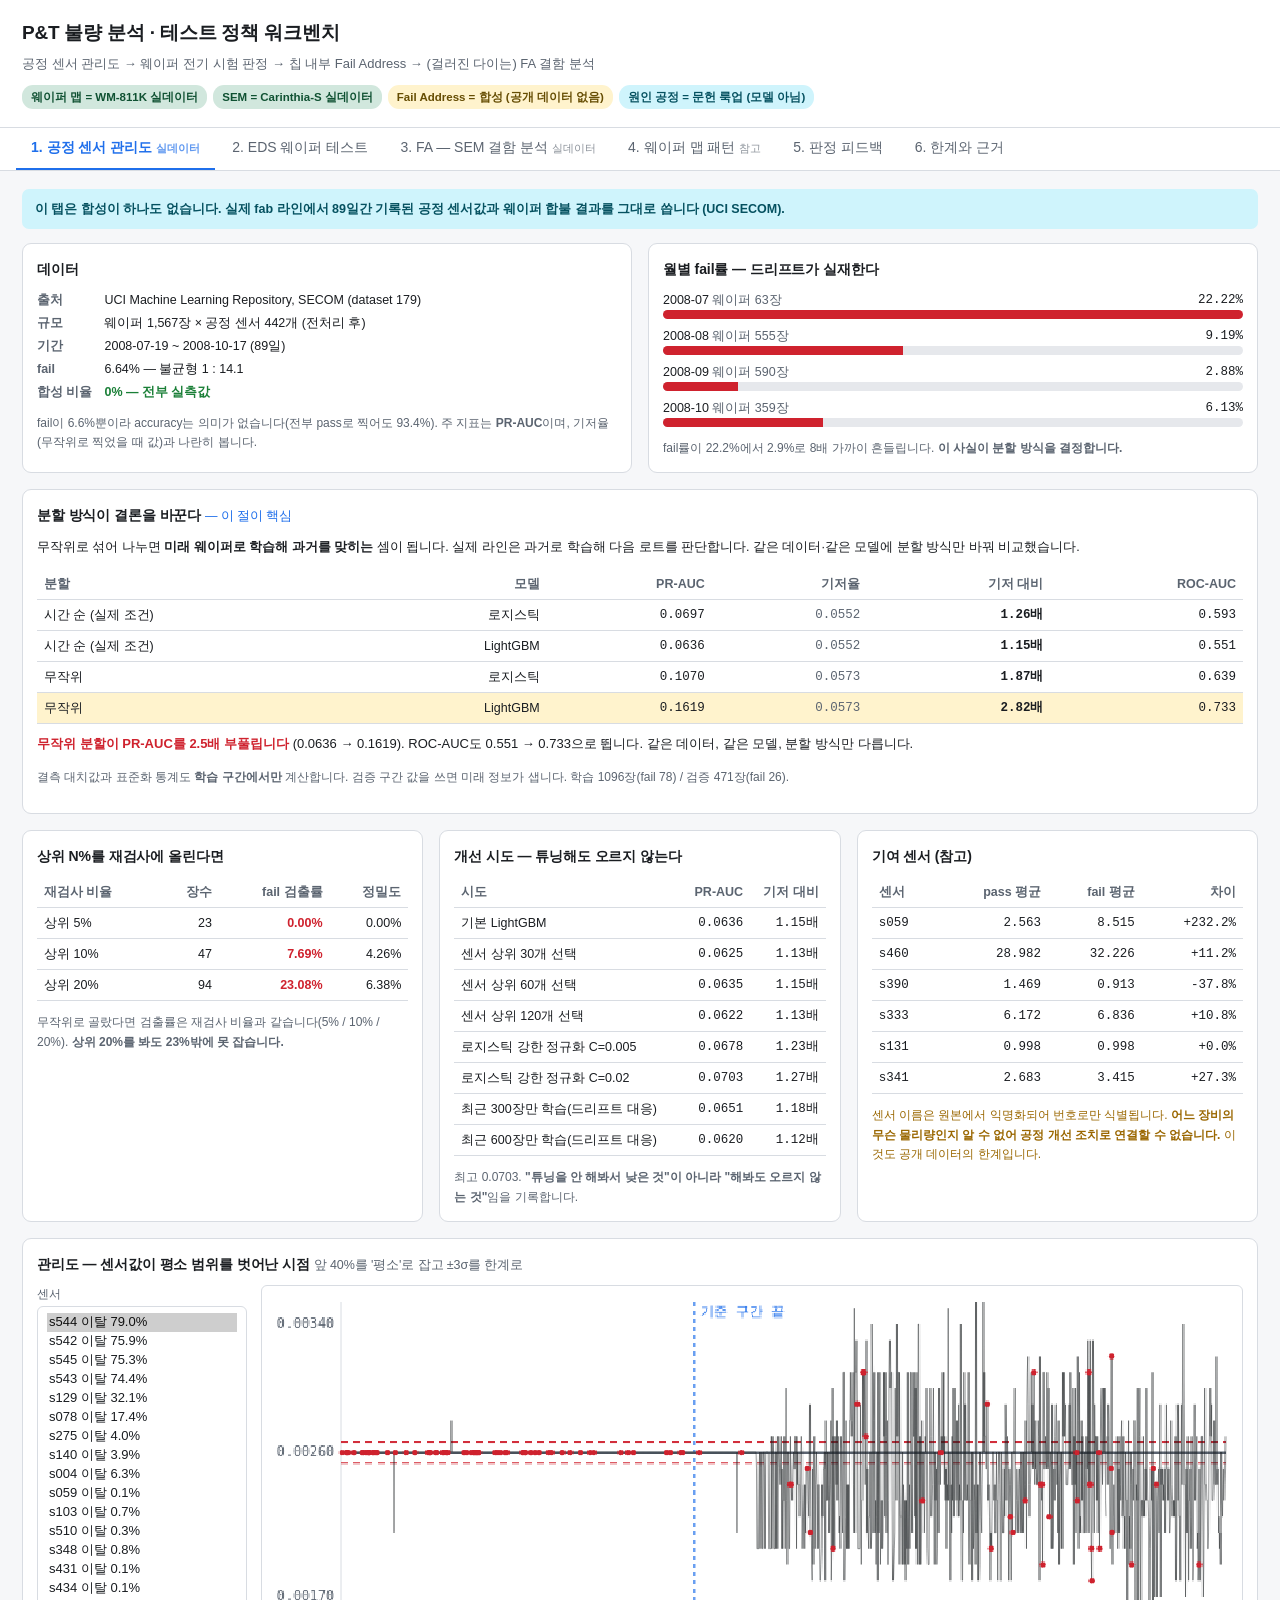
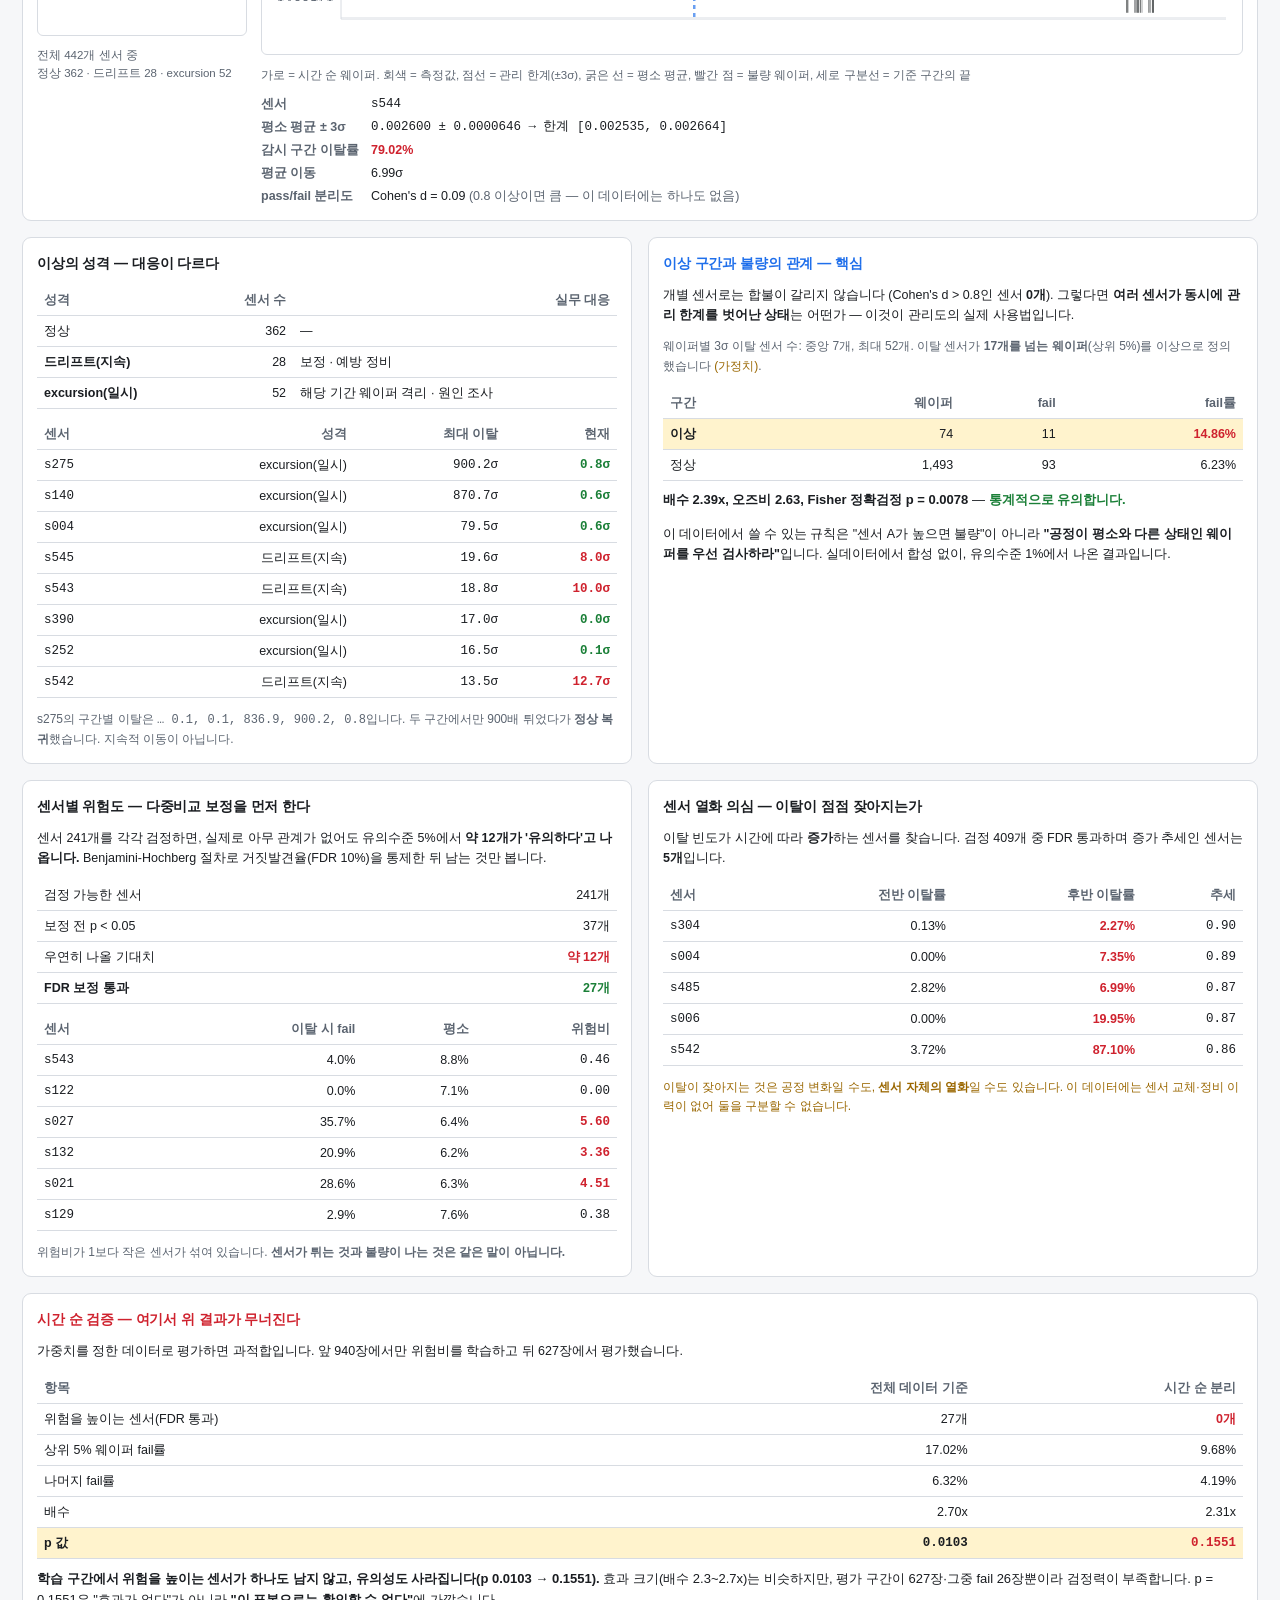
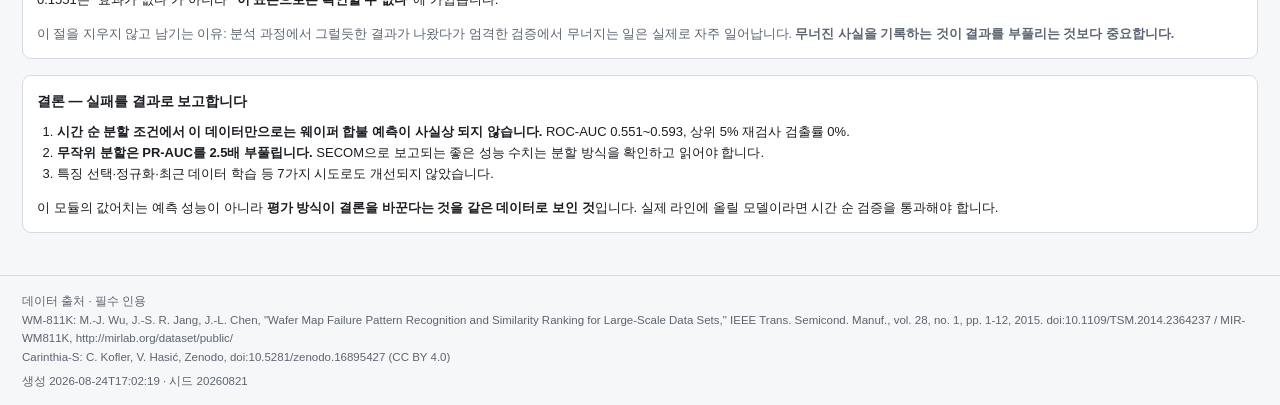
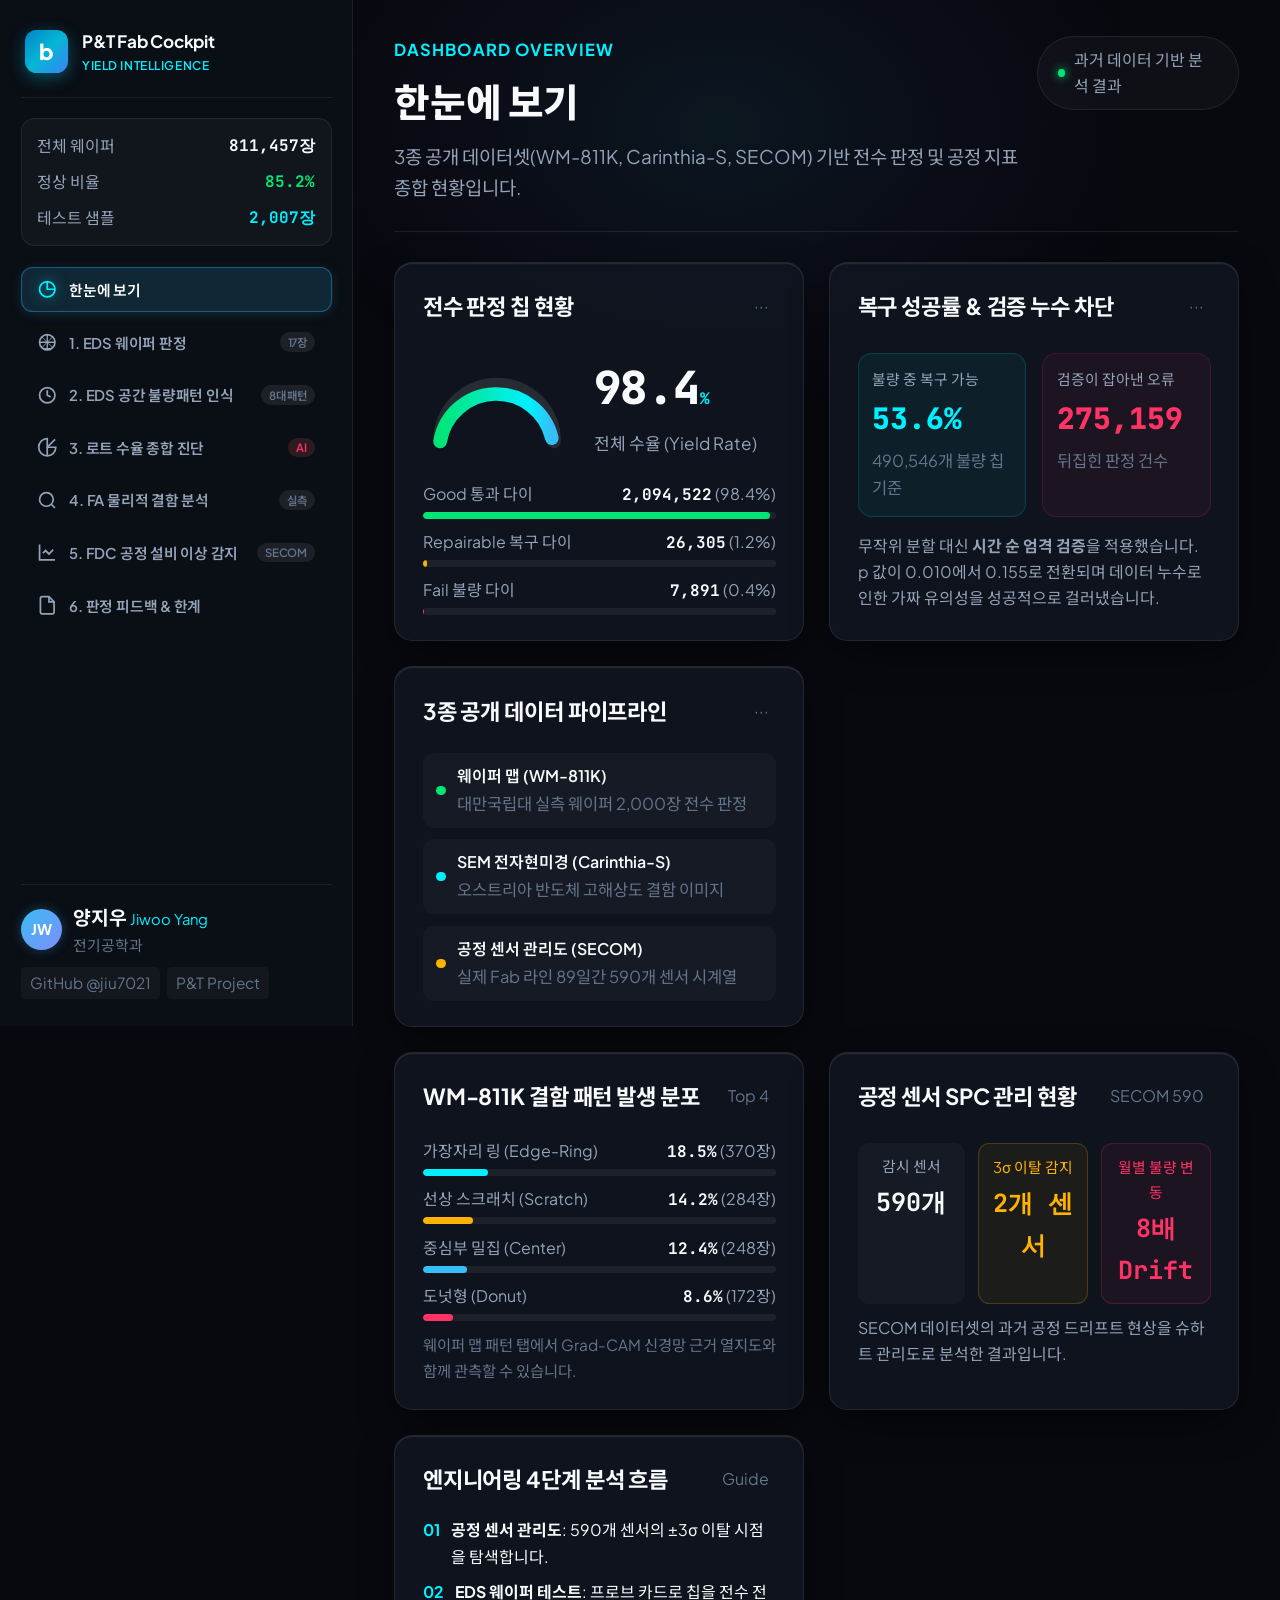
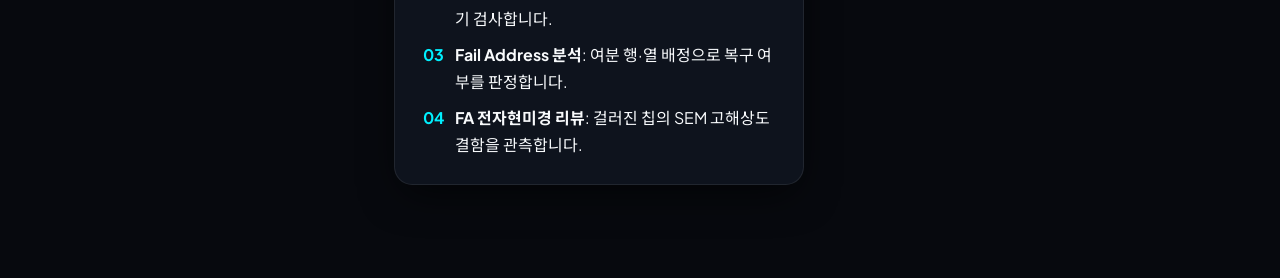
